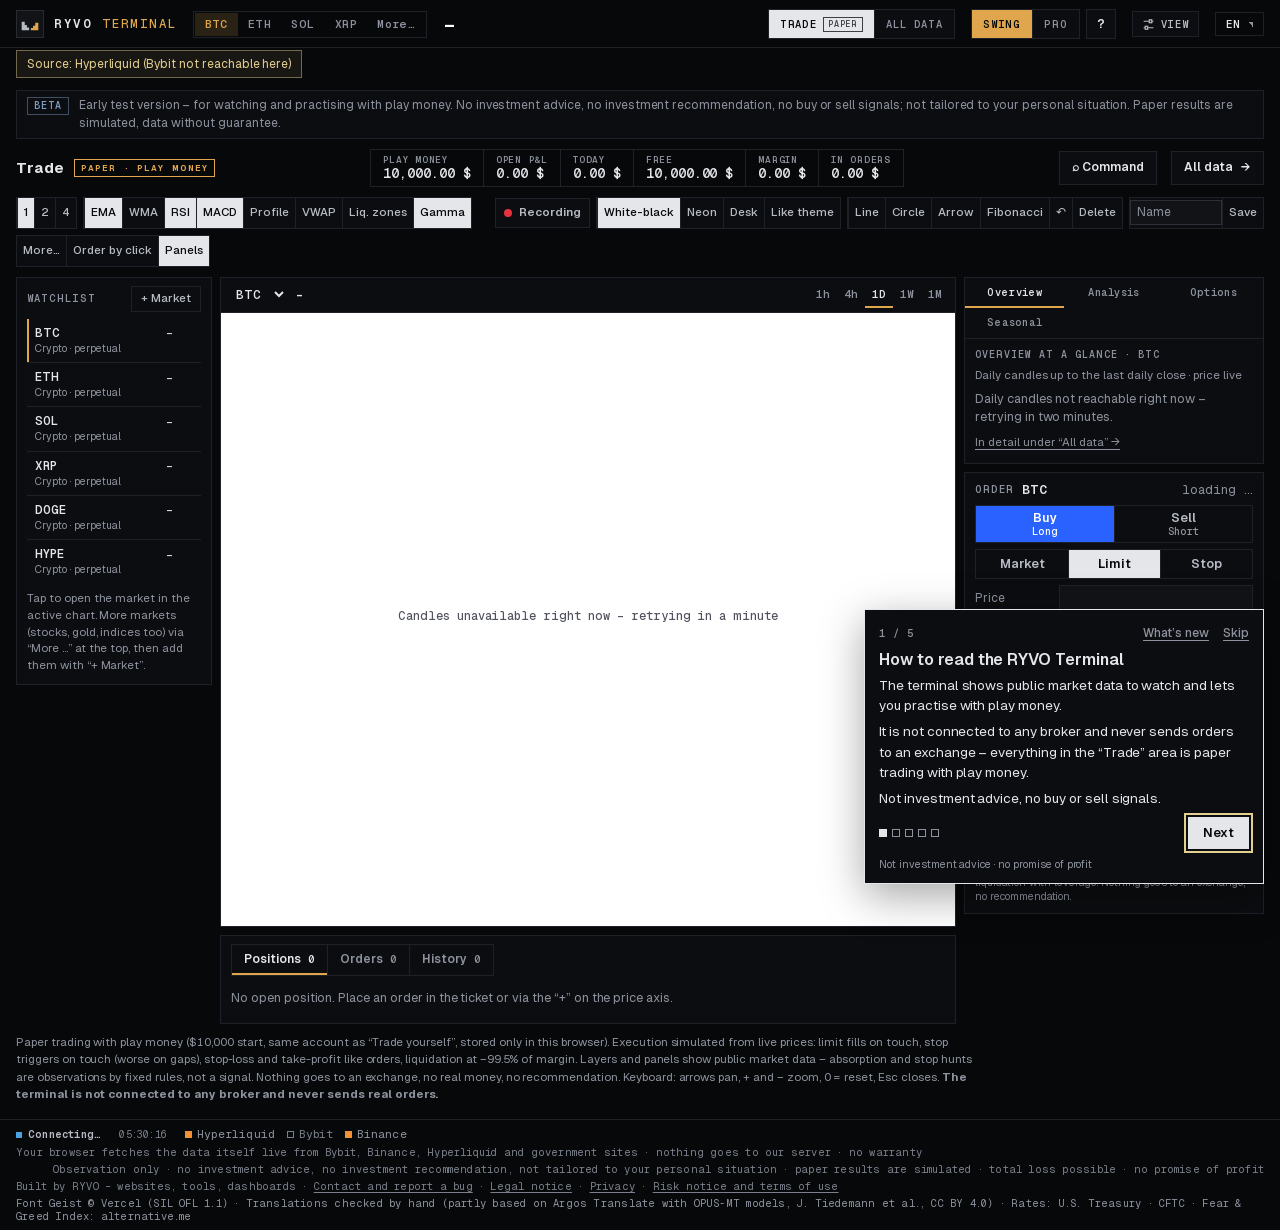
==== index.html @ 3fc40020 "Beta r146c: Namensfilter – fremde Token-Namen werden geprüft, anstößige ausgeblendet; Bilder fremder" ====
<!doctype html>
<html lang="de" class="teilen">
<head>
<meta charset="utf-8">
<script>(function () { var V = {"en": "66570350", "es": "f4c2c3a1", "fr": "ea33180f", "it": "df685f38", "tr": "f07840be"}, W = ["es", "fr", "tr", "it"], A = ["de", "en"].concat(W), l = null; try { var x = new URLSearchParams(location.search).get("lang") || localStorage.getItem("profi.sprache"); if (A.indexOf(x) >= 0) l = x; } catch (e) {} if (!l) { var n = String(navigator.language || "").slice(0, 2).toLowerCase(); l = A.indexOf(n) >= 0 ? n : "en"; } if (l === "de" || location.protocol === "file:") return; var k = document.createElement("link"); k.rel = "preload"; k.as = "script"; k.href = "sprachen/" + l + ".js?v=" + V[l]; document.head.appendChild(k); })();</script>
<meta name="viewport" content="width=device-width,initial-scale=1,viewport-fit=cover">
<meta name="claude:viewport-fit-sides" content="cover">
<title>RYVO Terminal · Beta</title>
<meta name="robots" content="noindex,nofollow">
<link rel="preload" href="schrift/Geist-Variable.woff2" as="font" type="font/woff2" crossorigin>
<link rel="preload" href="schrift/GeistMono-Variable.woff2" as="font" type="font/woff2" crossorigin>
<style>

:root {
  --grund: #0a0e13;
  --feld: #10161e;
  --linie: #1d2733;
  --text: #d8e1ea;
  --leise: #7c8a9a;
  --kauf: #3fbf9a;
  --verk: #e4685d;
  --wal: #e8b04a;
  --spot: #6aa8f0;
  --perp: #c58af0;
  --mono: ui-monospace, "SF Mono", SFMono-Regular, Menlo, Consolas, monospace;
  --sans: system-ui, -apple-system, "Segoe UI", Roboto, sans-serif;
  color-scheme: dark;
}
* { box-sizing: border-box; }
[hidden] { display: none !important; }
html { -webkit-text-size-adjust: 100%; background: var(--grund); }
body {
  margin: 0; background: var(--grund); color: var(--text); font: 14px/1.45 var(--sans);
  padding-top: env(safe-area-inset-top, 0px); padding-bottom: env(safe-area-inset-bottom, 0px);
  padding-left: max(16px, env(safe-area-inset-left, 0px)); padding-right: max(16px, env(safe-area-inset-right, 0px));
}
h2, p, ol, dl { margin: 0; }
button { font: inherit; color: inherit; }
button:focus-visible { outline: 2px solid var(--wal); outline-offset: 2px; }
.zahl, .kacheln dd, .liste, .ereignisse time { font-family: var(--mono); font-variant-numeric: tabular-nums; }
.leise { color: var(--leise); }
.plus { color: var(--kauf); }
.minus { color: var(--verk); }


.leiste {
  display: flex; flex-wrap: wrap; align-items: center; gap: 10px 18px; padding-block: 12px 10px;
  border-bottom: 1px solid var(--linie); margin-bottom: 14px;
}
.marke { display: flex; align-items: baseline; gap: 10px; }
.marke b { font-size: 15px; letter-spacing: .02em; }
.papier { font-size: 11px; text-transform: uppercase; letter-spacing: .08em; color: var(--wal); }
.coins { display: flex; gap: 2px; background: var(--feld); border: 1px solid var(--linie); border-radius: 6px; padding: 2px; }
.coins button, .zoom button {
  all: unset; cursor: pointer; padding: 4px 11px; border-radius: 4px; font: 600 13px var(--mono); color: var(--leise);
}
.coins button[aria-pressed="true"], .zoom button[aria-pressed="true"] { background: var(--linie); color: var(--text); }
.coins button:focus-visible, .zoom button:focus-visible { outline: 2px solid var(--wal); }
.kurs { display: flex; align-items: baseline; gap: 10px; }
.kurs .zahl { font-size: 22px; font-weight: 600; letter-spacing: -.01em; }
.quellen { list-style: none; padding: 0; margin: 0 0 0 auto; display: flex; flex-wrap: wrap; gap: 4px 12px; font-size: 12px; color: var(--leise); }
.quellen li { display: inline-flex; align-items: center; gap: 5px; }
.quellen li::before { content: ""; width: 7px; height: 7px; border-radius: 50%; background: var(--leise); }
.quellen li.live::before { background: var(--kauf); }
.quellen li.aus::before { background: var(--verk); }
.quellen li.fehlt { color: var(--sehr-leise, #4b5867); }
.quellen li.fehlt::before { background: transparent; box-shadow: inset 0 0 0 1px var(--sehr-leise, #4b5867); }


.coins { flex-wrap: wrap; }
.coins .mehr { font-family: var(--sans); font-weight: 500; }
.coins .mehr[aria-expanded="true"] { background: var(--linie); color: var(--wal); }
.auswahl { background: var(--feld); border: 1px solid var(--linie); border-radius: 8px; padding: 12px 14px 14px; margin-bottom: 14px; display: grid; gap: 8px; min-width: 0; }
.auswahl-kopf { display: flex; gap: 8px; min-width: 0; }
.auswahl-kopf input {
  flex: 0 1 420px; min-width: 0; font: 600 16px var(--mono); color: var(--text); background: var(--feld-2);
  border: 1px solid var(--linie); border-radius: 6px; padding: 9px 10px; text-transform: uppercase;
}
.auswahl-kopf input::placeholder { text-transform: none; font: 14px var(--sans); color: var(--leise); }
.auswahl-kopf input:focus-visible { outline: 2px solid var(--wal); outline-offset: 1px; }
.auswahl .zu { all: unset; cursor: pointer; padding: 0 12px; border: 1px solid var(--linie); border-radius: 6px; font-size: 13px; color: var(--leise); }
.auswahl .zu:focus-visible { outline: 2px solid var(--wal); }
.auswahl-stand { font-size: 12px; }
.auswahl-liste { max-height: min(60vh, 520px); overflow-y: auto; overscroll-behavior: contain; display: grid; gap: 6px; align-content: start; }
.auswahl-liste h3 { font-size: 11px; text-transform: uppercase; letter-spacing: .06em; color: var(--leise); margin: 6px 0 0; font-weight: 600; }
.coin-gruppe { list-style: none; padding: 0; margin: 0; display: grid; gap: 4px; grid-template-columns: repeat(auto-fill, minmax(118px, 1fr)); }
.coin-gruppe button {
  all: unset; box-sizing: border-box; width: 100%; min-height: 44px; cursor: pointer; display: grid; align-content: center; gap: 1px;
  padding: 6px 10px; border-radius: 6px; background: var(--feld-2); border: 1px solid var(--linie);
}
.coin-gruppe button b { font: 600 14px var(--mono); }
.coin-gruppe button small { font-size: 11px; color: var(--leise); overflow: hidden; text-overflow: ellipsis; white-space: nowrap; }
.coin-gruppe button:hover { border-color: var(--linie-hell); }
.coin-gruppe button[aria-current="true"] { border-color: var(--wal); }
.coin-gruppe button:focus-visible { outline: 2px solid var(--wal); outline-offset: 1px; }


.raster { display: grid; gap: 14px; grid-template-columns: minmax(0, 1fr); }
@media (min-width: 1000px) {
  .raster {
    grid-template-columns: minmax(0, 1fr) 340px;
    grid-template-areas: "heat jetzt" "heat werte" "cvd band" "liq mac" "vol opt" "kurve makro";
  }
  .raster.ohne-opt { grid-template-areas: "heat jetzt" "heat werte" "cvd band" "liq mac" "makro makro"; }
  .heat { grid-area: heat; } .jetzt { grid-area: jetzt; } .werte { grid-area: werte; }
  .cvd { grid-area: cvd; } .band { grid-area: band; } .liq { grid-area: liq; } .mac { grid-area: mac; }
  .vol { grid-area: vol; } .opt { grid-area: opt; } .kurve { grid-area: kurve; } .makro { grid-area: makro; }
}
@media (min-width: 1400px) {
  .raster { grid-template-columns: minmax(0, 1fr) 360px 360px;
    grid-template-areas: "heat jetzt werte" "heat band liq" "cvd mac mac" "vol vol opt" "kurve makro makro"; }
  .raster.ohne-opt { grid-template-areas: "heat jetzt werte" "heat band liq" "cvd mac mac" "makro makro makro"; }
  .makro-teile { grid-template-columns: minmax(0, 1.4fr) minmax(0, 1fr); }
}
.feld { background: var(--feld); border: 1px solid var(--linie); border-radius: 8px; padding: 12px 14px 14px; min-width: 0; display: grid; gap: 10px; align-content: start; }
.feld > *, .mac-inhalt > * { min-width: 0; }
.feld-kopf { display: flex; align-items: center; gap: 8px 12px; flex-wrap: wrap; }
.feld-kopf h2 { font-size: 13px; font-weight: 600; letter-spacing: .03em; text-transform: uppercase; color: var(--text); margin-right: auto; }
.was { all: unset; cursor: pointer; font-size: 12px; color: var(--leise); border-bottom: 1px dotted var(--leise); }
.was[aria-expanded="true"] { color: var(--wal); border-color: var(--wal); }
.hilfe { font-size: 13px; color: var(--text-2); max-width: 68ch; background: var(--feld-2); border-left: 2px solid var(--wal); padding: 8px 10px; border-radius: 0 4px 4px 0; display: grid; gap: 6px; }
.hilfe b { color: var(--text); }
p.hilfe { display: block; }   
.zoom { display: flex; gap: 2px; }
.zoom button { font-size: 12px; padding: 3px 8px; }


.leinwand-heat { position: relative; height: clamp(320px, 58vh, 620px); }
.leinwand-cvd { position: relative; height: 200px; }
canvas { display: block; width: 100%; height: 100%; }
.legende { display: flex; flex-wrap: wrap; gap: 4px 16px; font-size: 12px; color: var(--leise); }
.vorlauf { font-size: 12px; min-height: 1.45em; }
.mac-inhalt .gemerkt { font-size: 12px; }
.legende span::before { content: ""; display: inline-block; width: 10px; height: 10px; border-radius: 50%; margin-right: 6px; vertical-align: -1px; }
.l-kauf::before { background: var(--kauf); } .l-verk::before { background: var(--verk); }
.l-wand::before { background: linear-gradient(90deg, var(--heat)); box-shadow: inset 0 0 0 1px var(--linie); border-radius: 2px !important; width: 26px !important; }
.l-profil::before { background: var(--linie-hell); border-radius: 2px !important; }
.l-spot::before { background: var(--spot); border-radius: 2px !important; height: 3px !important; vertical-align: 3px !important; }
.l-perp::before { background: var(--perp); border-radius: 2px !important; height: 3px !important; vertical-align: 3px !important; }
.l-kurs::before { background: var(--leise); border-radius: 2px !important; height: 2px !important; vertical-align: 3px !important; }


.ereignisse { list-style: none; padding: 0; display: grid; gap: 0; max-height: 330px; overflow-y: auto; }
.ereignisse li { padding: 8px 0; border-top: 1px solid var(--linie); font-size: 13.5px; display: grid; grid-template-columns: 52px minmax(0, 1fr); gap: 2px 10px; }
.ereignisse li:first-child { border-top: 0; }
.ereignisse li.leise { display: block; }
.ereignisse time { color: var(--leise); font-size: 12px; padding-top: 1px; }
.ereignisse .art { font-weight: 600; }
.ereignisse .art.kauf { color: var(--kauf); } .ereignisse .art.verk { color: var(--verk); } .ereignisse .art.wal { color: var(--wal); }
@media (prefers-reduced-motion: no-preference) {
  .ereignisse li.neu { animation: neu 1.2s ease-out; }
  @keyframes neu { from { background: color-mix(in srgb, var(--akzent, #e3a857) 12%, transparent); } to { background: transparent; } }
}


.kacheln { display: grid; grid-template-columns: repeat(2, minmax(0, 1fr)); gap: 1px; background: var(--linie); border: 1px solid var(--linie); border-radius: 6px; overflow: hidden; }
.kacheln div { background: var(--feld); padding: 9px 10px; display: grid; gap: 2px; }
.kacheln dt { font-size: 11px; text-transform: uppercase; letter-spacing: .06em; color: var(--leise); }
.kacheln dd { margin: 0; font-size: 17px; font-weight: 600; }
.kacheln small { font: 12px var(--sans); color: var(--leise); }
.anteil { height: 4px; border-radius: 2px; background: var(--verk); overflow: hidden; margin-top: 4px; }
.anteil i { display: block; height: 100%; background: var(--kauf); }


.liste { list-style: none; padding: 0; font-size: 12.5px; max-height: 260px; overflow-y: auto; }
.liste li { display: grid; grid-template-columns: 64px minmax(0, 1fr) auto; gap: 8px; padding: 5px 0; border-top: 1px solid var(--linie); align-items: baseline; }
.liste li:first-child { border-top: 0; }
.liste li.leise { display: block; font-family: var(--sans); }
.liste .wo { color: var(--leise); }
.liste .wert { text-align: right; font-weight: 600; }
.summe { font-size: 13px; color: var(--leise); }
.summe b { font-family: var(--mono); color: var(--text); }


.mac-inhalt { display: grid; gap: 12px; font-size: 13px; }
.mac-inhalt h3 { font-size: 12px; text-transform: uppercase; letter-spacing: .06em; color: var(--leise); margin: 0 0 4px; font-weight: 600; }
.tabelle { overflow-x: auto; }
.tabelle table { border-collapse: collapse; width: 100%; font-family: var(--mono); font-size: 12.5px; }
.tabelle th { text-align: left; font: 600 11px var(--sans); color: var(--leise); padding: 3px 8px 3px 0; }
.tabelle td { padding: 4px 8px 4px 0; border-top: 1px solid var(--linie); white-space: nowrap; }
.tabelle td:not(:first-child), .tabelle th:not(:first-child) { text-align: right; }
.waltext { list-style: none; padding: 0; font-family: var(--mono); font-size: 12px; color: var(--text-2); display: grid; gap: 2px; }
.waltext li { overflow-wrap: anywhere; }
.aussen { font-size: 12px; color: var(--leise); }


.feld h3 { font-size: 12px; text-transform: uppercase; letter-spacing: .06em; color: var(--leise); margin: 0 0 6px; font-weight: 600; }
.stand { font: 12px var(--mono); color: var(--leise); }
.leinwand-vol { position: relative; height: 220px; }
.leinwand-kurve { position: relative; height: 190px; }
.vol-info { font-size: 12.5px; min-height: 1.45em; }
.satz { font-size: 13px; color: var(--text-2); }
.kurven { display: grid; gap: 14px; grid-template-columns: minmax(0, 1fr); }
.kurven > div, .makro-teile > div { min-width: 0; display: grid; gap: 6px; align-content: start; }
.makro-teile { display: grid; gap: 14px; grid-template-columns: minmax(0, 1fr); }
.l-atm::before { background: var(--wal); border-radius: 2px !important; height: 3px !important; vertical-align: 3px !important; }
.l-put::before { background: var(--verk); border-radius: 2px !important; height: 2px !important; vertical-align: 3px !important; }
.l-call::before { background: var(--kauf); border-radius: 2px !important; height: 2px !important; vertical-align: 3px !important; }
.l-vorher::before { background: var(--leise); border-radius: 2px !important; height: 2px !important; vertical-align: 3px !important; }
.legende .zahl::before { display: none; }
.termine { list-style: none; padding: 0; display: grid; }
.termine li { display: grid; grid-template-columns: minmax(0, 1fr) auto; gap: 2px 10px; padding: 8px 0; border-top: 1px solid var(--linie); font-size: 13px; }
.termine li:first-child { border-top: 0; }
.termine li.leise { display: block; }
.termine .termin-art { font-weight: 600; }
.termine time { font: 12.5px var(--mono); color: var(--text); text-align: right; }
.termine .termin-text { font-size: 12px; }
.termine .countdown { font: 600 12.5px var(--mono); text-align: right; color: var(--leise); font-variant-numeric: tabular-nums; }
.termine li.naechster .countdown { color: var(--text); }
.termine .countdown.bald { color: var(--wal); }

.fuss { display: flex; flex-wrap: wrap; gap: 4px 20px; padding-block: 16px 22px; font-size: 12px; color: var(--leise); }


:root { --feld: #0f151c; --feld-2: #0c1218; --linie: #1b2430; --linie-hell: #263241; --text-2: #b9c5d2; }
.leiste { position: sticky; top: 0; z-index: 5; background: var(--grund);
  margin-inline: calc(-1 * max(16px, env(safe-area-inset-left, 0px))); padding-inline: max(16px, env(safe-area-inset-left, 0px)); padding-top: calc(12px + env(safe-area-inset-top, 0px)); margin-top: calc(-1 * env(safe-area-inset-top, 0px)); }
.marke b { font-size: 16px; letter-spacing: .01em; }
.papier { border: 1px solid rgba(232, 176, 74, .35); border-radius: 999px; padding: 2px 8px; font-size: 10px; }
.coins { border-radius: 8px; padding: 3px; }
.coins button { border-radius: 5px; padding: 5px 12px; }
.kurs .zahl { font-size: 24px; font-weight: 600; }
.quellen li.live::before { box-shadow: none; }

.raster { gap: 12px; }
.feld { border-radius: 10px; padding: 0 16px 16px; gap: 12px; box-shadow: inset 0 1px 0 color-mix(in srgb, var(--text) 2.5%, transparent); }
.feld-kopf { margin-inline: -16px; padding: 12px 16px 11px; border-bottom: 1px solid var(--linie); }
.feld-kopf h2 { font-size: 12px; letter-spacing: .08em; }
.was { border: 1px solid var(--linie-hell); border-bottom-color: var(--linie-hell); border-radius: 999px; padding: 2px 9px; font-size: 11px; line-height: 1.5; }
.was:hover { color: var(--text); border-color: var(--linie-hell); }
.was[aria-expanded="true"] { border-color: var(--wal); }
.hilfe { border-left: 0; border: 1px solid rgba(232, 176, 74, .25); border-radius: 8px; background: rgba(232, 176, 74, .05); }

.kacheln { border-radius: 8px; background: var(--linie); }
.kacheln div { background: var(--feld-2); padding: 10px 12px; }
.kacheln dt { font-size: 10.5px; letter-spacing: .07em; }
.kacheln dd { font-size: 18px; }
.legende { font-size: 11.5px; }

.ereignisse li.leise, .liste li.leise { border: 1px dashed var(--linie-hell); border-radius: 8px; padding: 14px; text-align: center; color: var(--leise); }
.liste li { padding: 6px 4px; border-radius: 4px; }
.liste li:hover { background: var(--feld-2); }
.tabelle tbody tr:hover td { background: var(--feld-2); }


.mac-inhalt { grid-template-columns: repeat(auto-fit, minmax(min(100%, 330px), 1fr)); gap: 12px; align-items: start; }
.mac-inhalt > .gemerkt, .mac-inhalt > p.leise { grid-column: 1 / -1; }
.karte { background: var(--feld-2); border: 1px solid var(--linie); border-radius: 8px; padding: 12px; display: grid; gap: 10px; min-width: 0; }
.karte:first-of-type { grid-column: 1 / -1; }
.karte-kopf { display: flex; align-items: baseline; gap: 10px; }
.karte-kopf h3 { margin: 0 auto 0 0; color: var(--text); }
.karte .kacheln div { background: var(--feld); }
.karte .liste { max-height: none; }
.richtung-k { text-align: center !important; }
.tabelle td.richtung { width: 26%; min-width: 120px; padding-right: 14px; }
.richtung span { display: grid; grid-template-columns: 1fr 1fr; height: 8px; background: var(--feld-2); border-radius: 4px; overflow: hidden; }
.richtung i:first-child { justify-self: end; background: var(--verk); }
.richtung i:last-child { background: var(--kauf); }

@media (min-width: 1000px) {
  .raster { grid-template-areas: "heat jetzt" "heat werte" "cvd band" "mac liq" "vol opt" "kurve makro"; }
  .raster.ohne-opt { grid-template-areas: "heat jetzt" "heat werte" "cvd band" "mac liq" "makro makro"; }
  .liq, .band { align-self: start; }
}
@media (min-width: 1400px) {
  .raster { grid-template-areas: "heat jetzt werte" "heat band liq" "cvd cvd cvd" "mac mac mac" "vol vol opt" "kurve makro makro"; }
  .raster.ohne-opt { grid-template-areas: "heat jetzt werte" "heat band liq" "cvd cvd cvd" "mac mac mac" "makro makro makro"; }
  .liq, .band { align-self: stretch; }
  .mac-inhalt { grid-template-columns: repeat(3, minmax(0, 1fr)); }
}
.karte .kacheln dd { font-size: 16px; white-space: nowrap; }
.kacheln div:last-child:nth-child(odd) { grid-column: 1 / -1; }


:root {
  --chart: #0a0e13; --chart-2: #0d1218;
  --radius: 10px; --radius-klein: 8px; --abstand: 12px; --pad: 16px;
  --kopf-hg: transparent; --kopf-text: var(--text); --kopf-gross: 12px; --kopf-case: uppercase; --kopf-sperr: .08em; --kopf-gewicht: 600; --kopf-linie: var(--linie);
  --label: var(--leise); --label-case: uppercase; --label-gross: 10.5px; --label-sperr: .07em;
  --wert-font: var(--mono); --wert-gross: 18px; --wert-gewicht: 600;
  --kachel-luecke: 1px; --kachel-hg: var(--feld-2); --kachel-radius: 0px; --kachel-rahmen: var(--linie);
  --feld-rahmen: var(--linie); --feld-schatten: inset 0 1px 0 color-mix(in srgb, var(--text) 2.5%, transparent);
  --akzent: var(--wal); --leiste-hg: rgba(10, 14, 19, .94);
}
body { font-family: var(--sans); }
.leiste { background: var(--leiste-hg); }
.raster { gap: var(--abstand); }
.feld { border-radius: var(--radius); border-color: var(--feld-rahmen); box-shadow: var(--feld-schatten); padding: 0 var(--pad) var(--pad); }
.feld-kopf { margin-inline: calc(-1 * var(--pad)); padding: 12px var(--pad) 11px; background: var(--kopf-hg); border-bottom-color: var(--kopf-linie);
  border-radius: var(--radius) var(--radius) 0 0; }
.feld-kopf h2 { font-size: var(--kopf-gross); text-transform: var(--kopf-case); letter-spacing: var(--kopf-sperr); color: var(--kopf-text); font-weight: var(--kopf-gewicht); }
.kacheln { gap: var(--kachel-luecke); background: var(--kachel-rahmen); border-radius: var(--radius-klein); border-color: var(--kachel-rahmen); }
.kacheln div { background: var(--kachel-hg); border-radius: var(--kachel-radius); }
.kacheln dt, .feld h3, .mac-inhalt h3 { color: var(--label); text-transform: var(--label-case); font-size: var(--label-gross); letter-spacing: var(--label-sperr); }
.karte-kopf h3 { color: var(--kopf-text); }
.kacheln dd { font-family: var(--wert-font); font-size: var(--wert-gross); font-weight: var(--wert-gewicht); }
.karte { border-radius: var(--radius-klein); border-color: var(--feld-rahmen); }
.coins button[aria-pressed="true"], .zoom button[aria-pressed="true"] { color: var(--text); }
.coins .mehr[aria-expanded="true"] { color: var(--akzent); }
.was[aria-expanded="true"] { color: var(--akzent); border-color: var(--akzent); }
.hilfe { border-color: color-mix(in srgb, var(--akzent) 30%, transparent); background: color-mix(in srgb, var(--akzent) 6%, transparent); }
.papier { color: var(--akzent); border-color: color-mix(in srgb, var(--akzent) 40%, transparent); }


:root[data-stil="tv"] {
  --grund: #0c0e15; --feld: #131722; --feld-2: #131722; --linie: #2a2e39; --linie-hell: #363a45;
  --text: #d1d4dc; --text-2: #b2b5be; --leise: #787b86; --kauf: #26a69a; --verk: #ef5350; --wal: #f7a600;
  --spot: #2962ff; --perp: #ab47bc; --akzent: #2962ff; --chart: #131722; --chart-2: #161a25;
  --sans: -apple-system, BlinkMacSystemFont, "Trebuchet MS", Roboto, Ubuntu, sans-serif; --mono: var(--sans);
  --radius: 6px; --radius-klein: 4px; --abstand: 4px; --pad: 14px;
  --kopf-case: none; --kopf-sperr: 0; --kopf-gross: 14px; --kopf-linie: #2a2e39;
  --label-case: none; --label-gross: 12px; --label-sperr: 0; --wert-gross: 17px;
  --kachel-luecke: 0px; --kachel-rahmen: transparent; --feld-rahmen: transparent; --feld-schatten: none; --leiste-hg: #131722;
}
[data-stil="tv"] body { padding-top: 0; }
[data-stil="tv"] .leiste { margin-bottom: 4px; border-bottom: 0; padding-block: 10px; }
[data-stil="tv"] .coins { background: transparent; border: 0; gap: 4px; }
[data-stil="tv"] .coins button { border-radius: 4px; color: var(--leise); font-family: var(--sans); }
[data-stil="tv"] .coins button[aria-pressed="true"] { background: #2a2e39; color: #fff; }
[data-stil="tv"] .papier { border: 0; padding: 0; color: var(--leise); text-transform: none; letter-spacing: 0; font-size: 12px; }
[data-stil="tv"] .kacheln div { padding: 8px 0; border-top: 1px solid var(--linie); }
[data-stil="tv"] .kacheln { column-gap: 16px; }
[data-stil="tv"] .was { border: 0; padding: 0; color: #2962ff; font-size: 12px; }
[data-stil="tv"] .karte { background: transparent; border: 0; padding: 0; }
[data-stil="tv"] .karte .kacheln div { background: transparent; }
[data-stil="tv"] .zoom button[aria-pressed="true"] { background: #2a2e39; }


:root[data-stil="cg"] {
  --grund: #0d0e12; --feld: #17181d; --feld-2: #202128; --linie: #26272f; --linie-hell: #33353f;
  --text: #eaecef; --text-2: #c2c6ce; --leise: #8b8f99; --kauf: #16c784; --verk: #ea3943; --wal: #f0b90b;
  --spot: #3b82f6; --perp: #a78bfa; --akzent: #3b82f6; --chart: #17181d; --chart-2: #1b1c22;
  --sans: system-ui, -apple-system, "Segoe UI", Roboto, sans-serif; --mono: var(--sans);
  --radius: 14px; --radius-klein: 10px; --abstand: 16px; --pad: 18px;
  --kopf-case: none; --kopf-sperr: 0; --kopf-gross: 15px; --kopf-gewicht: 650; --kopf-linie: transparent;
  --label-case: none; --label-gross: 12px; --label-sperr: 0; --wert-gross: 19px; --wert-gewicht: 650;
  --kachel-luecke: 8px; --kachel-rahmen: transparent; --kachel-radius: 10px; --feld-rahmen: transparent; --feld-schatten: none; --leiste-hg: #17181d;
}
[data-stil="cg"] .leiste { border-bottom: 1px solid var(--linie); }
[data-stil="cg"] .coins { background: var(--feld-2); border: 0; border-radius: 10px; padding: 4px; }
[data-stil="cg"] .coins button { border-radius: 7px; font-family: var(--sans); }
[data-stil="cg"] .coins button[aria-pressed="true"] { background: var(--akzent); color: #fff; }
[data-stil="cg"] .feld-kopf { padding-top: 16px; padding-bottom: 6px; }
[data-stil="cg"] .was { border: 0; background: var(--feld-2); border-radius: 8px; padding: 4px 10px; color: var(--text-2); }
[data-stil="cg"] .papier { background: rgba(240, 185, 11, .12); border: 0; color: #f0b90b; }
[data-stil="cg"] .karte { background: var(--feld-2); border: 0; }
[data-stil="cg"] .karte .kacheln div { background: var(--feld); }
[data-stil="cg"] .zoom button[aria-pressed="true"] { background: var(--akzent); color: #fff; }


:root[data-stil="bb"] {
  --grund: #000; --feld: #000; --feld-2: #0b0b0b; --linie: #303030; --linie-hell: #4a4a4a;
  --text: #f2f2f2; --text-2: #d6d6d6; --leise: #ff9e1b; --kauf: #2ce07a; --verk: #ff433d; --wal: #ffc72c;
  --spot: #33b5ff; --perp: #ff7ae0; --akzent: #ffc72c; --chart: #000; --chart-2: #070707;
  --mono: "SF Mono", Menlo, Consolas, ui-monospace, monospace; --sans: var(--mono);
  --radius: 0px; --radius-klein: 0px; --abstand: 3px; --pad: 10px;
  --kopf-hg: #12233a; --kopf-text: #ffc72c; --kopf-gross: 12px; --kopf-sperr: .04em; --kopf-linie: #12233a;
  --label: #ff9e1b; --label-gross: 11px; --label-sperr: .03em; --wert-gross: 16px; --wert-gewicht: 500;
  --kachel-luecke: 1px; --kachel-rahmen: #303030; --feld-rahmen: #303030; --feld-schatten: none; --leiste-hg: #000;
}
[data-stil="bb"] body { font-size: 13px; }
[data-stil="bb"] .leiste { border-bottom: 2px solid #ff9e1b; }
[data-stil="bb"] .marke b { color: #ff9e1b; text-transform: uppercase; letter-spacing: .06em; }
[data-stil="bb"] .marke b::after { content: " <GO>"; color: #ffc72c; font-weight: 500; }
[data-stil="bb"] .papier { border: 0; padding: 0; color: #9a9a9a; }
[data-stil="bb"] .coins { background: transparent; border: 0; gap: 4px; }
[data-stil="bb"] .coins button { background: #2a2a2a; color: #f2f2f2; border-radius: 0; font-family: var(--mono); }
[data-stil="bb"] .coins button[aria-pressed="true"] { background: #ffc72c; color: #000; }
[data-stil="bb"] .feld-kopf { padding-block: 6px; }
[data-stil="bb"] .was { border: 0; border-radius: 0; color: #9ec6ff; padding: 0; text-decoration: underline; }
[data-stil="bb"] .kacheln div { padding: 6px 8px; }
[data-stil="bb"] .karte { background: #000; border-color: #303030; padding: 8px; }
[data-stil="bb"] .karte-kopf h3 { color: #ffc72c; }
[data-stil="bb"] .satz, [data-stil="bb"] .liste, [data-stil="bb"] .ereignisse li { font-size: 12.5px; }
[data-stil="bb"] .zoom button[aria-pressed="true"] { background: #ffc72c; color: #000; }
[data-stil="bb"] .quellen { color: #9a9a9a; }


:root[data-stil="apple"] {
  --grund: #000; --feld: #1c1c1e; --feld-2: #2c2c2e; --linie: #2c2c2e; --linie-hell: #3a3a3c;
  --text: #f5f5f7; --text-2: #d1d1d6; --leise: #8e8e93; --kauf: #30d158; --verk: #ff453a; --wal: #ffd60a;
  --spot: #0a84ff; --perp: #bf5af2; --akzent: #0a84ff; --chart: #1c1c1e; --chart-2: #232325;
  --sans: -apple-system, BlinkMacSystemFont, "SF Pro Text", "Helvetica Neue", sans-serif; --mono: -apple-system, BlinkMacSystemFont, "SF Pro Display", sans-serif;
  --radius: 20px; --radius-klein: 14px; --abstand: 14px; --pad: 20px;
  --kopf-case: none; --kopf-sperr: -.01em; --kopf-gross: 17px; --kopf-gewicht: 600; --kopf-linie: transparent;
  --label-case: none; --label-gross: 13px; --label-sperr: 0; --wert-gross: 21px; --wert-gewicht: 600;
  --kachel-luecke: 10px; --kachel-rahmen: transparent; --kachel-radius: 14px; --feld-rahmen: transparent; --feld-schatten: none; --leiste-hg: rgba(0, 0, 0, .8);
}
[data-stil="apple"] .leiste { border-bottom: 0; padding-block: 16px 14px; }
[data-stil="apple"] .marke b { font-size: 22px; font-weight: 700; letter-spacing: -.02em; }
[data-stil="apple"] .papier { border: 0; background: var(--feld); color: var(--leise); text-transform: none; letter-spacing: 0; font-size: 12px; padding: 4px 10px; }
[data-stil="apple"] .coins { background: var(--feld); border: 0; border-radius: 10px; padding: 3px; }
[data-stil="apple"] .coins button { border-radius: 8px; font-family: var(--sans); font-weight: 600; padding: 6px 16px; }
[data-stil="apple"] .coins button[aria-pressed="true"] { background: #3a3a3c; color: #fff; }
[data-stil="apple"] .kurs .zahl { font-size: 30px; font-weight: 700; letter-spacing: -.02em; }
[data-stil="apple"] .feld-kopf { padding-top: 18px; padding-bottom: 4px; }
[data-stil="apple"] .was { border: 0; background: var(--feld-2); padding: 4px 12px; color: var(--text-2); font-size: 12px; }
[data-stil="apple"] .kacheln div { padding: 14px; }
[data-stil="apple"] .kacheln small { font-size: 12.5px; }
[data-stil="apple"] .karte { background: var(--feld-2); border: 0; padding: 16px; }
[data-stil="apple"] .karte .kacheln div { background: var(--feld); }
[data-stil="apple"] .tabelle table, [data-stil="apple"] .liste { font-family: var(--sans); font-variant-numeric: tabular-nums; }
[data-stil="apple"] .zoom button[aria-pressed="true"] { background: #3a3a3c; }
.kacheln dd { white-space: nowrap; }


.marke { align-items: center; }
.marke .logo { display: block; flex: none; }
.marke b { font-weight: 700; letter-spacing: -.01em; }
.marke b span { font-weight: 400; color: var(--leise); }
.kennzahlen { display: flex; flex-wrap: wrap; gap: 4px 22px; margin: 0; padding-left: 18px; border-left: 1px solid var(--linie); min-width: 0; }
.kennzahlen div { display: grid; gap: 1px; }
.kennzahlen dt { font-size: 11px; color: var(--leise); white-space: nowrap; }
.kennzahlen dd { margin: 0; font: 500 12.5px var(--mono); font-variant-numeric: tabular-nums; white-space: nowrap; color: var(--text); }
.kennzahlen dd.plus { color: var(--kauf); } .kennzahlen dd.minus { color: var(--verk); }
.leiste .quellen { font-size: 11.5px; }
.fuss { position: sticky; bottom: 0; z-index: 4; margin-top: 12px; margin-inline: calc(-1 * max(16px, env(safe-area-inset-left, 0px)));
  padding: 7px max(16px, env(safe-area-inset-left, 0px)) calc(7px + env(safe-area-inset-bottom, 0px)); background: var(--leiste-hg);
  border-top: 1px solid var(--linie); font-size: 11.5px; gap: 4px 18px; align-items: center; }
.fuss .rechts { margin-left: auto; }
.fuss .status { display: inline-flex; align-items: center; gap: 6px; color: var(--kauf); }
.fuss .status i { width: 7px; height: 7px; border-radius: 50%; background: var(--kauf); }
@media (max-width: 999px) {
  .kennzahlen { order: 5; flex-basis: 100%; padding-left: 0; border-left: 0; padding-top: 6px; border-top: 1px solid var(--linie); gap: 6px 18px; }
  .fuss { position: static; }
  .fuss .rechts { margin-left: 0; }
}
[data-stil="tv"] .marke b { font-size: 16px; }
[data-stil="tv"] .kurs .zahl { font-size: 22px; font-weight: 600; }
[data-stil="tv"] .feld-kopf h2 { font-weight: 600; }
[data-stil="tv"] .tabelle th { font: 500 12px var(--sans); color: var(--leise); }
[data-stil="tv"] .ereignisse .art { font-weight: 600; }
.fuss .quellen { margin: 0; font-size: 11.5px; }
.fuss .status.teil, .fuss .status.teil i { color: var(--wal); background: none; }
.fuss .status.teil i { background: var(--wal); }
@media (min-width: 1000px) { .leiste .quellen { display: none; } }
@media (max-width: 999px) { .fuss .quellen { display: none; } }

.leiter { display: grid; gap: 1px; background: var(--linie); border: 1px solid var(--linie); border-radius: var(--radius-klein); overflow: hidden; font: 12.5px var(--mono); font-variant-numeric: tabular-nums; }
.leiter > div { background: var(--feld-2); padding: 6px 10px; }
.leiter-kopf { font: 600 11.5px var(--sans); color: var(--leise) !important; }
.leiter-reihe { display: grid; grid-template-columns: minmax(80px, 1fr) 70px minmax(110px, 1.3fr) minmax(60px, 1fr); gap: 10px; color: var(--text); }
.leiter-reihe.minus .w { color: var(--verk); } .leiter-reihe.plus .w { color: var(--kauf); }
.leiter-reihe .ab, .leiter-reihe .h { color: var(--leise); text-align: right; }
.leiter-kurs { text-align: center; font-weight: 600; color: var(--text); background: color-mix(in srgb, var(--spot) 14%, var(--feld-2)) !important; }


@font-face { font-family: "Geist"; src: url("schrift/Geist-Variable.woff2") format("woff2"); font-weight: 100 900; font-display: swap; }
@font-face { font-family: "Geist Mono"; src: url("schrift/GeistMono-Variable.woff2") format("woff2"); font-weight: 100 900; font-display: swap; }
:root[data-stil="ryvo"] {
  --grund: #08090a; --feld: #0d0e10; --feld-2: #121316; --linie: #1c1d21; --linie-hell: #2a2b30;
  --text: #ededef; --text-2: #b4b6bc; --leise: #8a8e96; --sehr-leise: #5c6067;
  --kauf: #3fb68b; --verk: #e5484d; --wal: #d9a441; --spot: #7c9cff; --perp: #b392f0; --akzent: #ededef;
  --chart: #0d0e10; --chart-2: #101114;
  --heat: #0d0e10, #15204a, #2a55c9, #8cc4ff, #f4f8ff;
  --sans: "Geist", -apple-system, BlinkMacSystemFont, "Segoe UI", sans-serif;
  --mono: "Geist Mono", ui-monospace, "SF Mono", Menlo, monospace;
  --radius: 12px; --radius-klein: 8px; --abstand: 10px; --pad: 20px;
  --kopf-case: none; --kopf-sperr: -.005em; --kopf-gross: 13px; --kopf-gewicht: 500; --kopf-linie: transparent; --kopf-text: var(--text);
  --label: var(--leise); --label-case: none; --label-gross: 12px; --label-sperr: 0;
  --wert-font: var(--mono); --wert-gross: 21px; --wert-gewicht: 400;
  --kachel-luecke: 0px; --kachel-hg: transparent; --kachel-rahmen: transparent; --kachel-radius: 0;
  --feld-rahmen: color-mix(in srgb, var(--text) 5.5%, transparent); --feld-schatten: none; --leiste-hg: rgba(8, 9, 10, .86);
}
[data-stil="ryvo"] body { font: 13.5px/1.5 var(--sans); -webkit-font-smoothing: antialiased; letter-spacing: -.003em; }
[data-stil="ryvo"] ::selection { background: rgba(124, 156, 255, .3); }


[data-stil="ryvo"] .leiste { padding-block: 14px 12px; border-bottom: 1px solid var(--linie); gap: 10px 22px; }
[data-stil="ryvo"] .marke { gap: 10px; }
[data-stil="ryvo"] .marke b { font-size: 15px; font-weight: 600; letter-spacing: -.02em; }
[data-stil="ryvo"] .marke b span { color: var(--sehr-leise); font-weight: 500; }
[data-stil="ryvo"] .papier { display: none; }
[data-stil="ryvo"] .coins { background: transparent; border: 0; gap: 2px; padding: 0; }
[data-stil="ryvo"] .coins button { font: 500 13px var(--sans); color: var(--leise); padding: 6px 11px; border-radius: 7px; letter-spacing: 0; }
[data-stil="ryvo"] .coins button:hover { color: var(--text); background: color-mix(in srgb, var(--text) 4%, transparent); }
[data-stil="ryvo"] .coins button[aria-pressed="true"] { color: var(--text); background: color-mix(in srgb, var(--text) 8%, transparent); }
[data-stil="ryvo"] .coins .mehr[aria-expanded="true"] { color: var(--text); background: color-mix(in srgb, var(--text) 8%, transparent); }
[data-stil="ryvo"] .kurs { gap: 12px; }
[data-stil="ryvo"] .kurs .zahl { font: 500 24px var(--mono); letter-spacing: -.03em; color: var(--text-stark, #fff); }
[data-stil="ryvo"] #kurs-dazu { font: 500 12px var(--mono); padding: 3px 8px; border-radius: 6px; background: color-mix(in srgb, var(--text) 5%, transparent); }
[data-stil="ryvo"] #kurs-dazu.plus { color: var(--kauf); background: color-mix(in srgb, var(--kauf) 12%, transparent); }
[data-stil="ryvo"] #kurs-dazu.minus { color: var(--verk); background: color-mix(in srgb, var(--verk) 12%, transparent); }
[data-stil="ryvo"] .kennzahlen { border-left-color: var(--linie); gap: 4px 26px; }
[data-stil="ryvo"] .kennzahlen dt { color: var(--sehr-leise); font-size: 11px; }
[data-stil="ryvo"] .kennzahlen dd { font: 450 12.5px var(--mono); color: var(--text-2); }


[data-stil="ryvo"] .feld { background: var(--feld); border: 1px solid var(--feld-rahmen); gap: 14px; }
[data-stil="ryvo"] .feld-kopf { padding: 16px var(--pad) 0; border: 0; min-height: 0; }
[data-stil="ryvo"] .feld-kopf h2 { color: var(--text); }
[data-stil="ryvo"] .was { all: unset; cursor: pointer; width: 18px; height: 18px; border-radius: 50%; border: 1px solid var(--linie-hell);
  font-size: 0; display: inline-grid; place-items: center; color: var(--sehr-leise); flex: none; }
[data-stil="ryvo"] .was::before { content: "i"; font: italic 600 10.5px/1 Georgia, serif; }
[data-stil="ryvo"] .was:hover, [data-stil="ryvo"] .was[aria-expanded="true"] { color: var(--text); border-color: var(--leise); }
[data-stil="ryvo"] .was:focus-visible { outline: 2px solid var(--spot); outline-offset: 2px; }
[data-stil="ryvo"] .hilfe { border: 0; background: var(--feld-2); border-radius: 10px; color: var(--text-2); padding: 12px 14px; font-size: 13px; line-height: 1.55; }
[data-stil="ryvo"] .zoom { gap: 0; background: color-mix(in srgb, var(--text) 4%, transparent); border-radius: 7px; padding: 2px; }
[data-stil="ryvo"] .zoom button { font: 500 11.5px var(--mono); color: var(--leise); border-radius: 5px; padding: 3px 8px; }
[data-stil="ryvo"] .zoom button[aria-pressed="true"] { background: color-mix(in srgb, var(--text) 9%, transparent); color: var(--text); }
[data-stil="ryvo"] .legende { color: var(--sehr-leise); font-size: 11.5px; gap: 4px 18px; }
[data-stil="ryvo"] .l-wand::before { background: linear-gradient(90deg, var(--heat)) !important; }
[data-stil="ryvo"] .stand { color: var(--sehr-leise); font-size: 11.5px; }


[data-stil="ryvo"] .kacheln { gap: 18px 20px; background: transparent; border: 0; border-radius: 0; overflow: visible; }
[data-stil="ryvo"] .kacheln div { padding: 0; background: transparent; gap: 3px; }
[data-stil="ryvo"] .kacheln dt { color: var(--leise); }
[data-stil="ryvo"] .kacheln dd { color: var(--text-stark, #fff); letter-spacing: -.02em; }
[data-stil="ryvo"] .kacheln dd.plus { color: var(--kauf); } [data-stil="ryvo"] .kacheln dd.minus { color: var(--verk); }
[data-stil="ryvo"] .kacheln small { color: var(--sehr-leise); font-size: 12px; }
[data-stil="ryvo"] .anteil { height: 2px; background: color-mix(in srgb, var(--verk) 50%, transparent); }


[data-stil="ryvo"] .ereignisse li { border-top-color: var(--linie); padding: 12px 0; grid-template-columns: 48px minmax(0, 1fr); font-size: 13px; color: var(--leise); line-height: 1.55; }
[data-stil="ryvo"] .ereignisse time { color: var(--sehr-leise); font-size: 11.5px; }
[data-stil="ryvo"] .ereignisse .art { color: var(--text) !important; font-weight: 500; display: inline-flex; align-items: center; gap: 7px; }
[data-stil="ryvo"] .ereignisse .art::before { content: ""; width: 6px; height: 6px; border-radius: 50%; background: var(--leise); flex: none; }
[data-stil="ryvo"] .ereignisse .art.kauf::before { background: var(--kauf); }
[data-stil="ryvo"] .ereignisse .art.verk::before { background: var(--verk); }
[data-stil="ryvo"] .ereignisse .art.wal::before { background: var(--wal); }
[data-stil="ryvo"] .ereignisse li.leise, [data-stil="ryvo"] .liste li.leise { border: 0; text-align: left; padding: 6px 0; color: var(--sehr-leise); }


[data-stil="ryvo"] .liste { font-size: 12.5px; }
[data-stil="ryvo"] .liste li { border-top-color: var(--linie); padding: 7px 0; border-radius: 0; }
[data-stil="ryvo"] .liste li:hover, [data-stil="ryvo"] .tabelle tbody tr:hover td { background: color-mix(in srgb, var(--text) 2.5%, transparent); }
[data-stil="ryvo"] .liste .wo, [data-stil="ryvo"] .liste time { color: var(--sehr-leise); }
[data-stil="ryvo"] .liste .wert { font-weight: 500; color: var(--text); }
[data-stil="ryvo"] .summe { color: var(--sehr-leise); } [data-stil="ryvo"] .summe b { color: var(--text-2); font-weight: 500; }
[data-stil="ryvo"] .tabelle table { font-size: 12.5px; }
[data-stil="ryvo"] .tabelle th { font: 500 11.5px var(--sans); color: var(--sehr-leise); padding-bottom: 8px; }
[data-stil="ryvo"] .tabelle td { border-top-color: var(--linie); padding: 8px 10px 8px 0; color: var(--text-2); }
[data-stil="ryvo"] .waltext { color: var(--sehr-leise); }
[data-stil="ryvo"] .richtung span { height: 4px; background: color-mix(in srgb, var(--text) 5%, transparent); }


[data-stil="ryvo"] .mac-inhalt { gap: 0 28px; }
[data-stil="ryvo"] .karte { background: transparent; border: 0; border-top: 1px solid var(--linie); border-radius: 0; padding: 16px 0 6px; gap: 12px; }
[data-stil="ryvo"] .karte-kopf h3, [data-stil="ryvo"] .feld h3, [data-stil="ryvo"] .mac-inhalt h3 { font: 500 12.5px var(--sans); color: var(--text); text-transform: none; letter-spacing: 0; }
[data-stil="ryvo"] .satz, [data-stil="ryvo"] .aussen { color: var(--leise); }
[data-stil="ryvo"] .leiter { border-color: var(--linie); background: var(--linie); border-radius: 10px; }
[data-stil="ryvo"] .leiter > div { background: var(--feld); }
[data-stil="ryvo"] .leiter-kurs { background: var(--feld-2) !important; color: var(--text-stark, #fff); }
[data-stil="ryvo"] .termine li { border-top-color: var(--linie); }


[data-stil="ryvo"] .fuss { background: var(--grund); border-top-color: var(--linie); color: var(--sehr-leise); font-size: 11.5px; }
[data-stil="ryvo"] .fuss .status { color: var(--text-2); }
[data-stil="ryvo"] .fuss .status i { background: var(--kauf); }
[data-stil="ryvo"] .quellen li.live::before { background: var(--kauf); box-shadow: none; }


[data-stil="ryvo"] .auswahl { background: var(--feld); border-color: var(--feld-rahmen); border-radius: 12px; }
[data-stil="ryvo"] .coin-gruppe button { background: var(--feld-2); border-color: var(--linie); border-radius: 8px; }
[data-stil="ryvo"] .coin-gruppe button[aria-current="true"] { border-color: var(--text); }

:root[data-stil="ryvo"] { --heat: #0d0e10, #131b33, #24418f, #77a3e6, #eef4ff; --wert-font: var(--sans); }
[data-stil="ryvo"] .kacheln dd, [data-stil="ryvo"] .kennzahlen dd, [data-stil="ryvo"] .liste, [data-stil="ryvo"] .tabelle table,
[data-stil="ryvo"] .ereignisse time, [data-stil="ryvo"] .leiter, [data-stil="ryvo"] .termine time, [data-stil="ryvo"] .termine .countdown,
[data-stil="ryvo"] .summe b, [data-stil="ryvo"] .waltext, [data-stil="ryvo"] #kurs-dazu, [data-stil="ryvo"] .stand, [data-stil="ryvo"] .zoom button {
  font-family: var(--sans); font-variant-numeric: tabular-nums; }
[data-stil="ryvo"] .kurs .zahl { font: 600 26px var(--sans); font-variant-numeric: tabular-nums; letter-spacing: -.035em; }
[data-stil="ryvo"] .kacheln dd { font-weight: 450; font-size: 22px; letter-spacing: -.03em; }
[data-stil="ryvo"] .liste li { grid-template-columns: 70px minmax(0, 1fr) auto; }
[data-stil="ryvo"] .liste .wert { font-weight: 550; }


.markt { grid-column: 1 / -1; }
.markt-raster { display: grid; gap: 18px 22px; grid-template-columns: repeat(auto-fit, minmax(min(100%, 300px), 1fr)); }
.markt-raster > div { min-width: 0; display: grid; gap: 6px; align-content: start; }
.leinwand-markt { position: relative; height: 170px; }
.legende .punkt { display: inline-block; width: 7px; height: 7px; border-radius: 50%; margin-right: 6px; vertical-align: 0; }
.legende span:has(.punkt)::before { display: none; }
@media (min-width: 1000px) {
  .raster { grid-template-areas: "heat jetzt" "heat werte" "analyse analyse" "analyst analyst" "selbst selbst" "journal journal" "chart chart" "multi multi" "dom cvd" "dom band" "mac liq" "uebersicht uebersicht" "markt markt" "geschichte geschichte" "umfeld umfeld" "rangliste rangliste" "rug rug" "meldungen meldungen" "news news" "mz mz" "lkarte lkarte" "gex gex" "gamma gamma" "ofluss ofluss" "olab olab" "danach danach" "bericht bericht" "vol opt" "kurve makro"; }
  .raster.ohne-opt { grid-template-areas: "heat jetzt" "heat werte" "analyse analyse" "analyst analyst" "selbst selbst" "journal journal" "chart chart" "multi multi" "dom cvd" "dom band" "mac liq" "uebersicht uebersicht" "markt markt" "geschichte geschichte" "umfeld umfeld" "rangliste rangliste" "rug rug" "meldungen meldungen" "news news" "mz mz" "lkarte lkarte" "gex gex" "gamma gamma" "ofluss ofluss" "olab olab" "danach danach" "bericht bericht" "makro makro"; }
  .markt { grid-area: markt; }
  .lkarte { grid-area: lkarte; }
  .danach { grid-area: danach; }
  .bericht { grid-area: bericht; }
  .chart { grid-area: chart; }
  .dom { grid-area: dom; }
  .ofluss { grid-area: ofluss; }
  .gex { grid-area: gex; }
  .uebersicht { grid-area: uebersicht; } .geschichte { grid-area: geschichte; }
  .analyse { grid-area: analyse; } .analyst { grid-area: analyst; } .journal { grid-area: journal; } .selbst { grid-area: selbst; } .rug { grid-area: rug; }
  .olab { grid-area: olab; } .umfeld { grid-area: umfeld; } .rangliste { grid-area: rangliste; } .meldungen { grid-area: meldungen; } .news { grid-area: news; } .mz { grid-area: mz; }
}
@media (min-width: 1400px) {
  .raster { grid-template-areas: "heat jetzt werte" "heat band liq" "analyse analyse analyse" "analyst analyst analyst" "selbst selbst selbst" "journal journal journal" "chart chart dom" "multi multi multi" "cvd cvd cvd" "uebersicht uebersicht uebersicht" "markt markt markt" "geschichte geschichte geschichte" "umfeld umfeld umfeld" "rangliste rangliste rangliste" "rug rug rug" "meldungen meldungen meldungen" "news news news" "mz mz mz" "lkarte lkarte lkarte" "gamma gamma gamma" "ofluss ofluss ofluss" "olab olab olab" "danach danach danach" "bericht bericht bericht" "mac mac mac" "vol vol opt" "kurve makro makro"; }
  .raster.ohne-opt { grid-template-areas: "heat jetzt werte" "heat band liq" "analyse analyse analyse" "analyst analyst analyst" "selbst selbst selbst" "journal journal journal" "chart chart dom" "multi multi multi" "cvd cvd cvd" "uebersicht uebersicht uebersicht" "markt markt markt" "geschichte geschichte geschichte" "umfeld umfeld umfeld" "rangliste rangliste rangliste" "rug rug rug" "meldungen meldungen meldungen" "news news news" "mz mz mz" "lkarte lkarte lkarte" "gamma gamma gamma" "ofluss ofluss ofluss" "olab olab olab" "danach danach danach" "bericht bericht bericht" "mac mac mac" "makro makro makro"; }
  .markt-raster { grid-template-columns: repeat(3, minmax(0, 1fr)); }
}


.lkarte { grid-column: 1 / -1; }
.leinwand-lkarte { position: relative; height: 300px; }
@media (min-width: 1000px) { .leinwand-lkarte { height: 340px; } }
#lkarte-werte { grid-template-columns: repeat(auto-fit, minmax(min(100%, 140px), 1fr)); }


.danach { grid-column: 1 / -1; }
#danach-tabelle td small { display: block; color: var(--leise); font-size: 11px; }
#danach-tabelle td.stark { font-weight: 650; }
#danach-tabelle td.stark.plus { color: var(--kauf); } #danach-tabelle td.stark.minus { color: var(--verk); }
#danach-tabelle tr.basis td { color: var(--leise); border-top: 1px solid var(--leise); }
#danach-tabelle .aktiv { display: inline-block; margin-left: 6px; padding: 0 6px; border-radius: 4px; font: 600 10.5px var(--sans); color: var(--feld); background: var(--wal); }
#danach-tabelle td:first-child { white-space: normal; min-width: 150px; }
@media (max-width: 640px) { #danach-tabelle td, #danach-tabelle th { padding-right: 6px; } #danach-tabelle td:first-child { min-width: 0; } #danach-tabelle .aktiv { margin: 2px 0 0; } }
#danach-tabelle th { white-space: nowrap; }
.alarme-kopf { margin: 6px 0 2px; font: 600 12.5px var(--sans); color: var(--text); }
.alarme-kopf .leise { font-weight: 450; margin-left: 6px; }
.ereignisse.alarme { max-height: 260px; margin-bottom: 10px; }
.ereignisse.alarme time { font-size: 12px; color: var(--leise); }
.ereignisse.alarme li, [data-stil] .ereignisse.alarme li { grid-template-columns: 88px minmax(0, 1fr); }


.bericht { grid-column: 1 / -1; }
.bericht-kurz { margin: 0 0 12px; font-size: 14px; color: var(--text); }
.bericht-raster { display: grid; gap: 12px; grid-template-columns: repeat(auto-fit, minmax(min(100%, 300px), 1fr)); }
.bericht-raster article { border: 1px solid var(--linie); border-radius: 8px; padding: 12px 14px; display: grid; gap: 6px; align-content: start; min-width: 0; }
.bericht-raster h3 { margin: 0; font: 600 13px var(--sans); display: flex; align-items: center; gap: 8px; }
.bericht-raster h3 i { width: 7px; height: 7px; border-radius: 50%; flex: none; background: var(--leise); }
.bericht-raster h3 i.gruen { background: var(--kauf); } .bericht-raster h3 i.gelb { background: var(--wal); } .bericht-raster h3 i.rot { background: var(--verk); }
.bericht-raster ul { margin: 0; padding-left: 16px; font-size: 12.5px; color: var(--leise); display: grid; gap: 3px; }
.bericht-raster ul b { color: var(--text); font-weight: 600; }
.bericht-raster p { margin: 2px 0 0; font-size: 12.5px; }


.chart .feld-kopf { flex-wrap: wrap; gap: 8px; }
.ch-schalter { display: flex; flex-wrap: wrap; gap: 6px; margin: 2px 0 10px; }
.ch-schalter button { font: 500 12px var(--sans); color: var(--leise); background: transparent; border: 1px solid var(--linie); border-radius: 999px; padding: 4px 10px; cursor: pointer; }
.ch-schalter button[aria-pressed="true"] { color: var(--text); border-color: var(--leise); background: var(--linie); }
.leinwand-chart { position: relative; height: 560px; touch-action: none; }
@media (max-width: 700px) { .leinwand-chart { height: 460px; } }
.leinwand-chart canvas { width: 100%; height: 100%; display: block; cursor: crosshair; }
.ch-info { position: absolute; top: 8px; left: 8px; pointer-events: none; font: 500 11.5px var(--mono); font-variant-numeric: tabular-nums; color: var(--text);
  background: color-mix(in srgb, var(--feld) 88%, transparent); border: 1px solid var(--linie); border-radius: 6px; padding: 6px 8px; line-height: 1.5; white-space: pre; }


.dom { display: grid; align-content: start; gap: 8px; min-width: 0; }
.leinwand-dom { position: relative; height: 420px; }
.leinwand-dom canvas { width: 100%; height: 100%; display: block; }
.tape { list-style: none; margin: 0; padding: 0; max-height: 180px; overflow: hidden; font: 500 11.5px var(--mono); font-variant-numeric: tabular-nums; }
.tape li { display: grid; grid-template-columns: 58px 76px minmax(0, 1fr) auto; white-space: nowrap; gap: 6px; padding: 2px 0; border-top: 1px solid var(--linie); }
.tape li.leise { display: block; }
.tape .kauf { color: var(--kauf); } .tape .verk { color: var(--verk); } .tape .gross { font-weight: 700; }


.ofluss { grid-column: 1 / -1; }
.of-raster { display: grid; gap: 18px 24px; grid-template-columns: repeat(auto-fit, minmax(min(100%, 380px), 1fr)); }
.of-raster > div { min-width: 0; display: grid; gap: 6px; align-content: start; }
.of-raster h3 .leise { font-weight: 450; margin-left: 6px; }
.leinwand-of { position: relative; height: 260px; }
.gex-tabelle table { font-size: 11.5px; }
.gex-tabelle td, .gex-tabelle th { text-align: right; padding: 3px 8px; }
.gex-tabelle td:first-child, .gex-tabelle th:first-child { text-align: left; }
.gex-tabelle tr.am-kurs td { outline: 1px solid var(--text); outline-offset: -1px; }
.gex-tabelle td.leer { color: var(--leise); }
@media (min-width: 1000px) { .leinwand-of { height: 440px; } }
.gex-tabelle td, .gex-tabelle th { padding-top: 2px; padding-bottom: 2px; }


.uebersicht, .geschichte { grid-column: 1 / -1; }
#ueb-suche { font: 500 12.5px var(--sans); color: var(--text); background: transparent; border: 1px solid var(--linie); border-radius: 6px; padding: 5px 9px; width: 150px; }
#ueb-kacheln, #gesch-kacheln { grid-template-columns: repeat(auto-fit, minmax(min(100%, 150px), 1fr)); margin-bottom: 10px; }
.ueb-tabelle { max-height: 640px; overflow: auto; }
.ueb-tabelle table { font-size: 12px; }
.ueb-tabelle th { position: sticky; top: 0; background: var(--feld); cursor: pointer; user-select: none; white-space: nowrap; }
.ueb-tabelle th[aria-sort] { color: var(--text); }
.ueb-tabelle tbody tr { cursor: pointer; }
.ueb-tabelle td.plus { color: var(--kauf); } .ueb-tabelle td.minus { color: var(--verk); } .ueb-tabelle td.stark { font-weight: 700; }
.ueb-tabelle td.coin { font-weight: 600; }
.mehr { font: 500 12px var(--sans); color: var(--text); background: var(--linie); border: 0; border-radius: 6px; padding: 4px 10px; cursor: pointer; }
.gesch-raster { display: grid; gap: 18px 24px; grid-template-columns: repeat(auto-fit, minmax(min(100%, 420px), 1fr)); }
.gesch-raster > div { min-width: 0; display: grid; gap: 6px; }
.gesch-raster h3 .leise { font-weight: 450; margin-left: 6px; }
.leinwand-gesch { position: relative; height: 210px; }
#ueb-kacheln div:last-child, #gesch-kacheln div:last-child, #lkarte-werte div:last-child { grid-column: auto; }


.olab { grid-column: 1 / -1; }
.olab-raster { display: grid; gap: 22px 28px; grid-template-columns: repeat(auto-fit, minmax(min(100%, 520px), 1fr)); }
.olab-raster > div, .ol-bau-raster > div { min-width: 0; display: grid; gap: 6px; align-content: start; }
.leinwand-olab { position: relative; height: 300px; }
.leinwand-olab.kegel { height: 220px; margin-top: 4px; }
.leinwand-olab.drehbar { cursor: grab; touch-action: none; }
.ol-rechner { display: flex; align-items: center; gap: 10px; flex-wrap: wrap; font-size: 13px; }
.ol-rechner input, .ol-bau select, .ol-bau input { font: 500 12.5px var(--mono); color: var(--text); background: transparent; border: 1px solid var(--linie); border-radius: 6px; padding: 4px 8px; }
.ol-rechner input { width: 120px; }
#ol-chance b { color: var(--text); }
.ol-bau { margin-top: 18px; display: grid; gap: 8px; }
.ol-bau h3 .leise, .olab-raster h3 .leise { font-weight: 450; margin-left: 6px; }
.ol-bau-raster { display: grid; gap: 18px 24px; grid-template-columns: repeat(auto-fit, minmax(min(100%, 420px), 1fr)); }
.ol-bau select { padding: 3px 4px; } .ol-bau input[type="number"] { width: 64px; }
#ol-beine td { padding: 3px 6px 3px 0; } #ol-beine button { font: 600 12px var(--sans); color: var(--leise); background: transparent; border: 0; cursor: pointer; }
#ol-kacheln, #ol-volk, #ol-greeks { grid-template-columns: repeat(auto-fit, minmax(min(100%, 150px), 1fr)); }
#ol-kacheln dd { font-size: 19px; white-space: nowrap; }
#ol-kacheln div:last-child, #ol-volk div:last-child, #ol-greeks div:last-child { grid-column: auto; }


.umfeld { grid-column: 1 / -1; }
#umf-kacheln { grid-template-columns: repeat(auto-fit, minmax(min(100%, 140px), 1fr)); margin-bottom: 14px; }
#umf-kacheln div:last-child { grid-column: auto; }
.umf-raster { grid-template-columns: repeat(auto-fit, minmax(min(100%, 520px), 1fr)); }
.leinwand-of.klein { height: 260px; }
.of-gross { max-height: 300px; overflow: auto; }
.of-gross td, .of-gross th { white-space: nowrap; font-size: 12px; }
.of-gross td.kauf { color: var(--kauf); } .of-gross td.verkauf { color: var(--verk); }
.markt-raster h3 .leise { font-weight: 450; margin-left: 6px; }
#ol-volk + h3 { margin-top: 12px; }


.lk-verlauf-kopf { margin-top: 16px; } .lk-verlauf-kopf .leise { font-weight: 450; margin-left: 6px; }
.leinwand-lkarte.verlauf { height: 340px; }
.leinwand-lkarte.oi-preis { height: 300px; }
.rangliste { grid-column: 1 / -1; }
.rang-tabelle { max-height: 520px; overflow: auto; }
.rang-tabelle td, .rang-tabelle th { white-space: nowrap; }
.rang-tabelle a { color: var(--text); text-decoration: none; border-bottom: 1px dotted var(--leise); }
.rang-tabelle td.plus { color: var(--kauf); } .rang-tabelle td.minus { color: var(--verk); }


.tempo { margin: 6px 0 4px; font-size: 12.5px; font-variant-numeric: tabular-nums; }
.tempo.schnell { font-weight: 600; } .tempo.schnell.plus { color: var(--kauf); } .tempo.schnell.minus { color: var(--verk); }
.tempo b { font-weight: 700; }
.screener { display: grid; gap: 8px; margin: 4px 0 10px; }
.ueb-filter { display: flex; align-items: center; gap: 8px; font-size: 13px; }
.ueb-filter input { flex: 1; max-width: 460px; font: 500 12.5px var(--mono); color: var(--text); background: transparent; border: 1px solid var(--linie); border-radius: 6px; padding: 5px 8px; }
#ueb-filter-info { font-size: 12px; }
.ol-greek { justify-self: start; margin-bottom: 2px; }
.korr-kopf { display: flex; align-items: center; justify-content: space-between; gap: 12px; flex-wrap: wrap; margin-top: 18px; }
.korr-kopf h3 .leise { font-weight: 450; margin-left: 6px; }
.korr-tabelle td { text-align: center; font-variant-numeric: tabular-nums; } .korr-tabelle td.coin { text-align: left; font-weight: 600; }
.meldungen { grid-column: 1 / -1; }
.meld-liste { max-height: 420px; overflow: auto; }
.ereignisse.meld-liste li, [data-stil] .ereignisse.meld-liste li { grid-template-columns: 96px 70px 92px minmax(0, 1fr); align-items: baseline; }
.meld-liste a { color: var(--text); text-decoration: none; } .meld-liste a:hover { text-decoration: underline; }
.meld-liste .mein div { font-weight: 700; }
.meld-liste .art-Listung { color: var(--kauf); } .meld-liste .art-Streichung { color: var(--verk); } .meld-liste .art-Handel { color: var(--spot); } .meld-liste .art-Wartung { color: var(--wal); }
@media (max-width: 640px) { .ereignisse.meld-liste li, [data-stil] .ereignisse.meld-liste li { grid-template-columns: auto auto 1fr; } .meld-liste li div { grid-column: 1 / -1; } }

.news, .mz { grid-column: 1 / -1; }
.news-filter { display: flex; flex-wrap: wrap; align-items: center; gap: 8px 14px; }
.news-filter .zoom { flex-wrap: wrap; }
.news-krypto { display: inline-flex; align-items: center; gap: 6px; font-size: 12.5px; color: var(--leise); cursor: pointer; }
.ausfall-text { margin: 0; padding: 8px 10px; border: 1px solid var(--wal); border-radius: 6px; font-size: 13px; color: var(--text); background: color-mix(in srgb, var(--wal) 10%, transparent); }
.news-teile { display: grid; gap: 14px 22px; grid-template-columns: minmax(0, 1fr); }
@media (min-width: 1000px) { .news-teile { grid-template-columns: minmax(0, 1.7fr) minmax(300px, 1fr); } }
.news-liste { max-height: 520px; overflow: auto; }
.ereignisse.news-liste li, [data-stil] .ereignisse.news-liste li { grid-template-columns: 104px 118px 88px minmax(0, 1fr); align-items: baseline; }
.news-liste a { color: var(--text); text-decoration: none; } .news-liste a:hover, .news-liste a:focus-visible { text-decoration: underline; }
.news-liste li div { display: grid; gap: 2px; min-width: 0; overflow-wrap: anywhere; }
.news-liste small { font-size: 11.5px; }
.news-liste .mein div > a { font-weight: 700; }
.news-liste .nk { font-size: 12px; color: var(--leise); }
.news-liste .nk-regulierung { color: var(--spot); } .news-liste .nk-boerse { color: var(--wal); } .news-liste .nk-schlagzeile { color: var(--perp); }
@media (max-width: 640px) { .ereignisse.news-liste li, [data-stil] .ereignisse.news-liste li { grid-template-columns: auto auto 1fr; } .news-liste li div { grid-column: 1 / -1; } }
.news-termine-teil { min-width: 0; display: grid; gap: 6px; align-content: start; }
.news-termine-teil h3 .leise, .mz-block h3 .leise { font-weight: 450; margin-left: 6px; }
.termine-werte { list-style: none; padding: 0; margin: 0; display: grid; max-height: 520px; overflow: auto; }
.termine-werte li { padding: 8px 0; border-top: 1px solid var(--linie); display: grid; gap: 3px; font-size: 13px; min-width: 0; }
.termine-werte li:first-child { border-top: 0; }
.termine-werte li.leise { display: block; }
.nt-kopf { display: grid; grid-template-columns: minmax(0, 1fr) auto; gap: 2px 10px; align-items: baseline; }
.nt-kopf time { font: 12.5px var(--mono); text-align: right; }
.nt-kopf .countdown { grid-column: 1 / -1; font: 600 12px var(--mono); color: var(--leise); font-variant-numeric: tabular-nums; }
.nt-kopf .countdown.bald { color: var(--wal); }
.nt-text { font-size: 12px; overflow-wrap: anywhere; } .nt-text a, .nt-werte a, .mz-quelle a { color: inherit; }
.nt-werte a { text-decoration: none; } .nt-werte a:hover, .nt-werte a:focus-visible { text-decoration: underline; }
.nt-werte table { font-size: 12px; } .nt-werte td:first-child { white-space: normal; font-family: var(--sans); color: var(--leise); }
.nt-werte .nt-ist { color: var(--text); font-weight: 600; }
.mz-raster { display: grid; gap: 14px 22px; grid-template-columns: minmax(0, 1fr); }
@media (min-width: 1000px) { .mz-raster { grid-template-columns: minmax(0, 1fr) minmax(0, 1fr); } }
.mz-block { min-width: 0; display: grid; gap: 8px; align-content: start; border-top: 1px solid var(--linie); padding-top: 10px; }
.mz-block h3 { margin: 0; } .mz-block h4 { margin: 4px 0 0; font: 500 12px var(--sans); }
@media (min-width: 1000px) { .mz-breit { grid-column: 1 / -1; } }
.mz-kopf { display: flex; align-items: center; justify-content: space-between; gap: 8px 12px; flex-wrap: wrap; }
.mz-kacheln { grid-template-columns: repeat(auto-fit, minmax(min(100%, 150px), 1fr)); }
.leinwand-mz { position: relative; height: 230px; } .leinwand-mz.klein { height: 170px; }
@media (min-width: 1000px) { .leinwand-mz { height: 260px; } }
.mz-fehler { margin: 0; font-size: 13px; color: var(--leise); border: 1px dashed var(--linie); border-radius: 6px; padding: 10px; }
.mz-fehlt .leinwand-mz, .mz-fehlt .legende, .mz-fehlt .mz-tab, .mz-fehlt .mz-letzte, .mz-fehlt h4 { display: none; }
.mz-leer .mz-raster { display: none; }
.mz-quelle { margin: 0; font-size: 11.5px; color: var(--leise); overflow-wrap: anywhere; }
.mz-letzte { margin: 0; font-size: 12px; }
.mz-tab table td:first-child { white-space: normal; }
.news-fuss, .mz-fuss { overflow-wrap: anywhere; white-space: normal; }
.replay-leiste { display: flex; align-items: center; gap: 6px; flex-wrap: wrap; margin: 2px 0 8px; font-size: 12.5px; }
.replay-leiste button { font: 600 13px var(--sans); color: var(--text); background: transparent; border: 1px solid var(--linie); border-radius: 6px; padding: 3px 9px; cursor: pointer; min-width: 34px; }
#ch-replay[aria-pressed="true"] { background: var(--wal); color: #111; }
.bt-leiste { display: flex; align-items: center; gap: 10px 14px; flex-wrap: wrap; font-size: 13px; margin-bottom: 10px; }
.bt-leiste select, .bt-leiste input { font: 500 12.5px var(--mono); color: var(--text); background: var(--feld); border: 1px solid var(--linie); border-radius: 6px; padding: 4px 6px; }
.bt-raster { display: grid; gap: 14px 22px; grid-template-columns: repeat(auto-fit, minmax(min(100%, 420px), 1fr)); }
.leinwand-bt { position: relative; height: 230px; }
#bt-kacheln { grid-template-columns: repeat(auto-fit, minmax(min(100%, 130px), 1fr)); align-content: start; } #bt-kacheln div:last-child { grid-column: auto; }
#olab-verfall { flex-wrap: wrap; max-width: 100%; } .olab .feld-kopf { flex-wrap: wrap; }


.beta { font: 600 10px var(--mono); letter-spacing: .06em; text-transform: uppercase; color: var(--leise); border: 1px solid var(--linie-hell, var(--linie)); border-radius: 5px; padding: 1px 5px; vertical-align: 2px; margin-left: 6px; }
.analyse-kopf { display: grid; gap: 8px; margin: 2px 0 12px; }
.analyse-zeiger span { position: relative; display: block; height: 8px; border-radius: 4px; background: linear-gradient(90deg, var(--verk) 0 33.3%, var(--linie-hell, var(--linie)) 33.3% 66.6%, var(--kauf) 66.6% 100%); }
.analyse-zeiger i { position: absolute; top: -4px; width: 4px; height: 16px; margin-left: -2px; border-radius: 2px; background: var(--text); box-shadow: 0 0 0 2px var(--feld); }
.analyse-satz { margin: 0; font-size: 14px; color: var(--leise); } .analyse-satz b { color: var(--text); font-size: 15px; }
.analyse-raster { display: grid; gap: 12px; grid-template-columns: repeat(auto-fit, minmax(min(100%, 300px), 1fr)); }
.analyse-raster article { border: 1px solid var(--linie); border-radius: 8px; padding: 12px 14px; display: grid; gap: 6px; align-content: start; min-width: 0; }
.analyse-raster h3 { margin: 0; font: 600 13px var(--sans); display: flex; align-items: center; gap: 8px; }
.analyse-raster h3 i { width: 7px; height: 7px; border-radius: 50%; flex: none; }
.analyse-raster h3 i.gruen { background: var(--kauf); } .analyse-raster h3 i.rot { background: var(--verk); } .analyse-raster h3 i.gelb { background: var(--wal); }
.analyse-raster ul { margin: 0; padding-left: 16px; font-size: 12.5px; color: var(--text); display: grid; gap: 5px; line-height: 1.45; }


:root, :root[data-stil="ryvo"] {
  --kauf: #4cc3d9; --verk: #f2994a; --spot: #6d8dff; --perp: #e879b9; --wal: #e3cf8f;
  --heat: #0d0e10, #0f1a30, #1b3f78, #5fa8d3, #eaf7ff;
}
:root[data-stil="ryvo"] { --grund: #07080a; --feld: #0c0d10; --feld-2: #111317; --linie: #1a1c21; --linie-hell: #262931; --text: #eceef2; --text-2: #b3b8c2; --leise: #858b96; --sehr-leise: #5a5f69; }
[data-stil="ryvo"] .feld-kopf h2 { letter-spacing: -.01em; }
[data-stil="ryvo"] ::selection { background: color-mix(in srgb, var(--kauf) 28%, transparent); }
.sprache { display: inline-flex; gap: 2px; padding: 2px; border: 1px solid var(--linie); border-radius: 8px; }
.sprache button { all: unset; cursor: pointer; padding: 3px 8px; border-radius: 6px; font: 600 11px var(--mono); letter-spacing: .06em; color: var(--leise); }
.sprache button[aria-pressed="true"] { background: color-mix(in srgb, var(--text) 8%, transparent); color: var(--text); }
.sprache button:focus-visible { outline: 2px solid var(--kauf); }
.sprache select { all: unset; cursor: pointer; padding: 3px 18px 3px 8px; font: 600 11px var(--mono); letter-spacing: .06em; color: var(--text); background: linear-gradient(45deg, transparent 50%, var(--leise) 50%) right 8px center / 5px 5px no-repeat; }
.sprache select:focus-visible { outline: 2px solid var(--kauf); }
.sprache option { color: #000; }


.td-kasten { margin-top: 18px; padding: 14px 16px; border: 1px solid var(--linie); border-radius: 10px; display: grid; gap: 8px; }
.td-kasten h3 { margin: 0; font-size: 13px; }
.td-kasten p { margin: 0; font-size: 12.5px; line-height: 1.5; }
.td-kasten a { color: var(--spot); }
.td-kasten input { font: 13px var(--mono); padding: 6px 9px; border: 1px solid var(--linie); border-radius: 7px; background: var(--feld); color: var(--text); max-width: 100%; }
.td-kasten button { font: inherit; font-size: 12.5px; padding: 5px 12px; border: 1px solid var(--linie); border-radius: 7px; background: color-mix(in srgb, var(--text) 6%, transparent); color: var(--text); cursor: pointer; justify-self: start; }


html, body { overflow-x: clip; }
.feld, .kacheln, .kacheln div, .karte, .analyse-raster article { min-width: 0; }
.kacheln dd, .kacheln small { overflow-wrap: anywhere; }
.feld-kopf h2 { text-wrap: balance; }
.logo { display: block; flex: none; border-radius: 7px; }
.marke { align-items: center; }
.marke b { font-weight: 650; letter-spacing: -.005em; }
.marke b span { font-weight: 450; color: var(--leise); }
.feld { scroll-margin-top: 64px; }
.sprungleiste { display: none; }
@media (max-width: 999px) {
  .leiste, [data-stil] .leiste { position: relative; }
  .sprungleiste {
    display: flex; align-items: center; gap: 10px; position: sticky; top: 0; z-index: 6;
    margin: -6px calc(-1 * max(12px, env(safe-area-inset-left, 0px))) 12px; padding: calc(6px + env(safe-area-inset-top, 0px)) max(12px, env(safe-area-inset-right, 0px)) 6px max(12px, env(safe-area-inset-left, 0px));
    background: var(--grund);
    border-bottom: 1px solid var(--linie);
  }
  .sprung-kurs { all: unset; cursor: pointer; flex: none; display: grid; line-height: 1.15; padding-right: 10px; border-right: 1px solid var(--linie); min-width: 64px; }
  .sprung-kurs b { font: 600 12px var(--sans); color: var(--text); white-space: nowrap; max-width: 110px; overflow: hidden; text-overflow: ellipsis; }
  .sprung-kurs span { font: 500 12.5px var(--mono); font-variant-numeric: tabular-nums; color: var(--text-2, var(--text)); white-space: nowrap; }
  .sprung { display: flex; gap: 4px; overflow-x: auto; scrollbar-width: none; -webkit-overflow-scrolling: touch; scroll-snap-type: x proximity; min-width: 0; flex: 1;
    -webkit-mask-image: linear-gradient(90deg, #000 88%, transparent); mask-image: linear-gradient(90deg, #000 88%, transparent); }
  .sprung::-webkit-scrollbar { display: none; }
  .sprung button { all: unset; cursor: pointer; flex: none; scroll-snap-align: start; padding: 7px 12px; border-radius: 999px; font: 500 13px var(--sans); color: var(--leise);
    border: 1px solid transparent; white-space: nowrap; -webkit-tap-highlight-color: transparent; }
  .sprung button[aria-current="true"] { color: var(--text); background: color-mix(in srgb, var(--text) 7%, transparent); border-color: var(--linie-hell, var(--linie)); }
  .sprung button:focus-visible { outline: 2px solid var(--spot); outline-offset: -2px; }
}
@media (max-width: 699px) {
  body { padding-left: max(12px, env(safe-area-inset-left, 0px)); padding-right: max(12px, env(safe-area-inset-right, 0px)); font-size: 14.5px; }
  .leiste, [data-stil] .leiste {
    position: relative; display: grid; grid-template-columns: minmax(0, 1fr) auto; grid-template-areas: "marke kurs" "coins sprache" "kz kz";
    gap: 10px 10px; margin-inline: calc(-1 * max(12px, env(safe-area-inset-left, 0px))); padding: calc(12px + env(safe-area-inset-top, 0px)) max(12px, env(safe-area-inset-right, 0px)) 10px max(12px, env(safe-area-inset-left, 0px));
    margin-bottom: 6px; border-bottom: 0;
  }
  .leiste .marke { grid-area: marke; min-width: 0; gap: 9px; }
  .leiste .papier, .leiste .quellen { display: none; }
  .leiste .kurs { grid-area: kurs; justify-self: end; display: grid; justify-items: end; gap: 0; line-height: 1.15; }
  .leiste .kurs .zahl { font-size: 20px; }
  .leiste #kurs-dazu { font-size: 12px; }
  .leiste .coins { grid-area: coins; justify-self: start; max-width: 100%; flex-wrap: nowrap; overflow-x: auto; scrollbar-width: none; }
  .leiste .coins::-webkit-scrollbar { display: none; }
  .leiste .coins button { padding: 8px 14px; font-size: 14px; flex: none; }
  .leiste .sprache { grid-area: sprache; align-self: center; }
  .leiste .sprache button { padding: 7px 10px; font-size: 12px; }
  .leiste .kennzahlen, [data-stil] .leiste .kennzahlen { grid-area: kz; display: flex; flex-wrap: nowrap; overflow-x: auto; scrollbar-width: none; gap: 0; padding: 10px 0 0; border: 0; border-top: 1px solid var(--linie); }
  .leiste .kennzahlen::-webkit-scrollbar { display: none; }
  .leiste .kennzahlen div { flex: none; padding-right: 16px; margin-right: 16px; border-right: 1px solid var(--linie); }
  .leiste .kennzahlen div:last-child { border-right: 0; }
  .leiste .kennzahlen:empty { display: none; }
  .fuss .quellen { display: flex; }
  .raster, [data-stil] .raster { gap: 10px; }
  .feld { --pad: 14px; }
  .feld-kopf h2 { font-size: 14px; }
  .zoom button, [data-stil] .zoom button { padding: 7px 11px; font-size: 12.5px; }
  .was, [data-stil] .was { position: relative; }
  .was::after { content: ""; position: absolute; inset: -12px; }
  input, select, textarea { font-size: 16px !important; }       
  .tabelle, .rang-tabelle, .of-gross, .meld-liste { -webkit-overflow-scrolling: touch; }
  .legende { gap: 6px 12px; }
  .auswahl { margin-top: 4px; }
  .coin-gruppe { grid-template-columns: repeat(auto-fill, minmax(140px, 1fr)); }
  .coin-gruppe button { min-height: 48px; }
  .hilfe { font-size: 13.5px; line-height: 1.55; }
}
@media (hover: none) { .liste li:hover, .tabelle tbody tr:hover td { background: none; } }
.auswahl-liste { grid-template-columns: minmax(0, 1fr); }
.td-kasten { min-width: 0; } .td-kasten h3, .td-kasten p { overflow-wrap: anywhere; } .td-kasten input { width: 100%; }


.konto-leiste { display: grid; grid-template-columns: auto minmax(0, 1fr); align-items: center; gap: 8px 18px; margin-bottom: 12px; padding: 10px 14px;
  background: var(--feld); border: 1px solid var(--linie); border-radius: 10px; }
.konto-links { display: flex; align-items: center; gap: 16px; min-width: 0; }
.konto-titel { font: 600 12px var(--sans); color: var(--text); white-space: nowrap; display: inline-flex; align-items: center; gap: 6px; }
.konto-papier { font: 600 9.5px var(--mono); letter-spacing: .08em; text-transform: uppercase; color: var(--leise); border: 1px solid var(--linie-hell, var(--linie)); border-radius: 4px; padding: 1px 4px; }
.konto-toepfe { display: flex; gap: 16px; margin: 0; }
.konto-toepfe div { display: grid; gap: 0; }
.konto-toepfe dt { font-size: 10.5px; color: var(--leise); white-space: nowrap; }
.konto-toepfe dd { margin: 0; font: 600 14px var(--mono); font-variant-numeric: tabular-nums; white-space: nowrap; }
.konto-toepfe small { font: 500 12px var(--mono); }
.konto-toepfe .plus, .konto-pos .plus { color: var(--kauf); } .konto-toepfe .minus, .konto-pos .minus { color: var(--verk); }
.konto-pos { list-style: none; margin: 0; padding: 0; display: flex; gap: 6px; overflow-x: auto; scrollbar-width: none; min-width: 0; }
.konto-pos::-webkit-scrollbar { display: none; }
.konto-pos li.leise { font-size: 12.5px; }
.konto-pos button { all: unset; box-sizing: border-box; cursor: pointer; flex: none; display: grid; grid-template-columns: auto auto; grid-template-rows: auto auto; column-gap: 8px;
  padding: 5px 10px; border: 1px solid var(--linie); border-radius: 8px; background: var(--feld-2, var(--feld)); }
.konto-pos button b { font: 600 13px var(--mono); }
.konto-pos button span { font: 500 12.5px var(--mono); font-variant-numeric: tabular-nums; justify-self: end; white-space: nowrap; }
.konto-pos button small { grid-column: 1 / -1; font-size: 10.5px; color: var(--leise); }
.konto-pos button:hover:not(:disabled) { border-color: var(--linie-hell, var(--leise)); }
.konto-pos button[aria-current="true"] { border-color: color-mix(in srgb, var(--spot) 60%, transparent); }
.konto-pos button:disabled { cursor: default; opacity: .75; }
.konto-pos button:focus-visible { outline: 2px solid var(--spot); outline-offset: 1px; }
.konto-stand { grid-column: 1 / -1; font-size: 11px; }
.coins button.gehalten { position: relative; }
.coins button.gehalten::after { content: ""; position: absolute; top: 4px; right: 4px; width: 5px; height: 5px; border-radius: 50%; background: var(--wal); }
@media (max-width: 699px) {
  .konto-leiste { grid-template-columns: minmax(0, 1fr); padding: 10px 12px; margin-bottom: 10px; }
  .konto-links { justify-content: space-between; }
  .konto-pos button { padding: 7px 11px; }
}


.tabbar { display: none; }
@media (max-width: 699px) {
  .tab-weg { display: none !important; }
  body.mit-tabbar { padding-bottom: calc(68px + env(safe-area-inset-bottom, 0px)); }
  .tabbar {
    display: grid; grid-template-columns: repeat(5, minmax(0, 1fr)); position: fixed; left: 0; right: 0; bottom: 0; z-index: 30;
    padding: 6px max(6px, env(safe-area-inset-left, 0px)) calc(6px + env(safe-area-inset-bottom, 0px)) max(6px, env(safe-area-inset-right, 0px));
    background: var(--grund);
    border-top: 1px solid var(--linie);
  }
  .tabbar button { all: unset; cursor: pointer; display: grid; justify-items: center; gap: 3px; padding: 5px 0 3px; border-radius: 10px; color: var(--leise);
    font: 500 10.5px/1.1 var(--sans); letter-spacing: .01em; -webkit-tap-highlight-color: transparent; min-height: 44px; align-content: center; }
  .tabbar button span { white-space: nowrap; max-width: 100%; overflow: hidden; text-overflow: ellipsis; }
  .tabbar button[aria-current="true"] { color: var(--text); }
  .tabbar button[aria-current="true"] svg { color: var(--akzent-desk, var(--spot)); }
  .tabbar button:focus-visible { outline: 2px solid var(--spot); outline-offset: -2px; }
  .fuss, [data-stil] .fuss { position: static; }
}


.werkzeuge { display: flex; flex-wrap: wrap; align-items: center; gap: 6px 8px; font-size: 12.5px; margin-top: -2px; }
.werkzeuge button { font: 500 12px var(--sans); color: var(--text-2, var(--text)); background: transparent; border: 1px solid var(--linie); border-radius: 6px; padding: 4px 9px; cursor: pointer; }
.werkzeuge button[aria-pressed="true"] { border-color: var(--spot); color: var(--text); background: color-mix(in srgb, var(--spot) 14%, transparent); }
.oeffnen-text { margin-left: auto; color: var(--leise); }
.oeffnen { display: inline-flex; flex-wrap: wrap; gap: 4px; }
.oeffnen a { color: var(--text-2, var(--text)); text-decoration: none; border: 1px solid var(--linie); border-radius: 6px; padding: 3px 8px; font-size: 12px; }
.oeffnen a:hover { border-color: var(--leise); color: var(--text); }
#chart.zeichnen { cursor: crosshair; }
.konto-titel[hidden] { display: none !important; }
.konto-neu { all: unset; cursor: pointer; flex: none; padding: 7px 11px; border: 1px dashed var(--linie-hell, var(--linie)); border-radius: 8px; font: 500 12px var(--sans); color: var(--leise); white-space: nowrap; }
.konto-neu:hover { color: var(--text); border-color: var(--leise); }
.konto-form { grid-column: 1 / -1; display: grid; gap: 8px; padding-top: 8px; border-top: 1px solid var(--linie); }
.kf-zeile { display: flex; flex-wrap: wrap; gap: 8px 10px; align-items: end; }
.kf-zeile label { display: grid; gap: 3px; font-size: 11px; color: var(--leise); }
.kf-zeile label[hidden] { display: none; }
.kf-zeile input, .kf-zeile select { font: 13px var(--mono); color: var(--text); background: var(--feld-2, var(--feld)); border: 1px solid var(--linie); border-radius: 7px; padding: 6px 8px; min-width: 0; width: 220px; max-width: 100%; }
.kf-zeile select { width: auto; font-family: var(--sans); }
.kf-zeile button { font: 500 12.5px var(--sans); padding: 7px 12px; border-radius: 7px; border: 1px solid var(--linie); background: color-mix(in srgb, var(--text) 7%, transparent); color: var(--text); cursor: pointer; }
.kf-zeile .leise-knopf { background: transparent; color: var(--leise); }
.konto-form p { margin: 0; font-size: 12px; line-height: 1.5; }
.kf-liste { list-style: none; margin: 0; padding: 0; display: grid; gap: 4px; font-size: 12.5px; }
.kf-liste li { display: flex; gap: 10px; align-items: center; }
.kf-liste button { font: 12px var(--sans); color: var(--leise); background: transparent; border: 1px solid var(--linie); border-radius: 6px; padding: 2px 8px; cursor: pointer; }
.tasten-hilfe { position: fixed; inset: auto 16px 16px auto; z-index: 60; background: var(--feld); border: 1px solid var(--linie-hell, var(--linie)); border-radius: 12px; padding: 14px 18px; box-shadow: 0 4px 14px rgba(0, 0, 0, .3); min-width: 260px; }
.tasten-hilfe h3 { margin: 0 0 8px; font: 600 13px var(--sans); color: var(--text); }
.tasten-hilfe dl { display: grid; grid-template-columns: auto 1fr; gap: 5px 14px; margin: 0; font-size: 12.5px; }
.tasten-hilfe dt { font: 600 12px var(--mono); color: var(--text); } .tasten-hilfe dd { margin: 0; color: var(--leise); }
@media (max-width: 699px) {
  .oeffnen-text { margin-left: 0; width: 100%; }
  .kf-zeile input { width: 100%; } .kf-zeile label { flex: 1 1 100%; }
}


.multi { grid-area: multi; }
@media (max-width: 999px) { .multi { grid-area: auto; } }
.multi-raster { display: grid; gap: 10px; grid-template-columns: repeat(auto-fit, minmax(min(100%, 300px), 1fr)); }
.multi-feld { border: 1px solid var(--linie); border-radius: 8px; padding: 8px 10px 10px; display: grid; gap: 6px; min-width: 0; background: var(--feld-2, var(--feld)); }
.multi-kopf { display: flex; align-items: baseline; gap: 10px; font-size: 12.5px; }
.multi-kopf select { font: 600 13px var(--mono); color: var(--text); background: transparent; border: 0; padding: 0; cursor: pointer; }
.multi-kopf b { margin-left: auto; font-size: 13px; }
.multi-kopf .plus { color: var(--kauf); } .multi-kopf .minus { color: var(--verk); }
.multi-feld canvas { width: 100%; height: 150px; display: block; cursor: pointer; border-radius: 4px; }


.gamma { grid-area: gamma; }
@media (max-width: 999px) { .gamma { grid-area: auto; } }
.leinwand-gamma { position: relative; height: 340px; }
.leinwand-gamma canvas { width: 100%; height: 100%; display: block; }
.gamma-lage { margin: 0; font-size: 13.5px; } .gamma-lage.plus { color: var(--kauf); } .gamma-lage.minus { color: var(--verk); }
@media (max-width: 699px) { .leinwand-gamma { height: 300px; } }


html.desk { --desk-akzent: var(--akzent-desk, #e3a857); --desk-kopf: var(--kopf-grund, #0f1114); --desk-linie: var(--linie-desk, #1d2026); }
html.desk body { font-size: 12.5px; line-height: 1.45; }

html.desk .leiste { padding-block: 9px 8px; gap: 8px 16px; margin-bottom: 8px; border-bottom: 1px solid var(--desk-linie); }
html.desk .marke b { font: 700 12.5px var(--mono); letter-spacing: .12em; text-transform: uppercase; }
html.desk .marke b span { color: var(--desk-akzent); font-weight: 500; }
html.desk .coins { border-radius: 2px; padding: 1px; background: transparent; border: 1px solid var(--desk-linie); gap: 0; }
html.desk .coins button { border-radius: 1px; font: 600 11.5px var(--mono); letter-spacing: .04em; padding: 4px 10px; }
html.desk .coins button[aria-pressed="true"] { background: color-mix(in srgb, var(--desk-akzent) 16%, transparent); color: var(--desk-akzent); }
html.desk .kurs .zahl { font: 600 22px var(--mono); letter-spacing: -.02em; }
html.desk .kennzahlen dt { font: 500 9.5px var(--mono); letter-spacing: .1em; text-transform: uppercase; color: var(--leise); }
html.desk .kennzahlen dd { font: 500 12.5px var(--mono); }
html.desk .sprache, html.desk .look-wahl { border-radius: 2px; }
html.desk .sprache button, html.desk .look-wahl button { border-radius: 1px; font: 600 10.5px var(--mono); letter-spacing: .08em; }

html.desk .raster { gap: 1px; background: var(--desk-linie); border: 1px solid var(--desk-linie); }
html.desk .feld { border: 0; border-radius: 0; box-shadow: none; padding: 0 12px 12px; gap: 10px; background: var(--feld); }
html.desk .feld-kopf { margin-inline: -12px; padding: 0 12px; min-height: 32px; background: var(--desk-kopf); border-bottom: 1px solid var(--desk-linie); border-radius: 0; gap: 6px 10px; }
html.desk .feld-kopf h2 { font: 600 10.5px/1.2 var(--mono); text-transform: uppercase; letter-spacing: .11em; color: var(--kopf-text, var(--text-2, var(--text))); display: flex; align-items: center; gap: 8px; }
html.desk .was { width: 16px; height: 16px; border-radius: 2px; }
html.desk .was::before { font: 600 9.5px/1 var(--mono); font-style: normal; }

html.desk .zoom { border-radius: 2px; padding: 1px; background: color-mix(in srgb, var(--text) 3%, transparent); border: 1px solid var(--desk-linie); }
html.desk .zoom button { border-radius: 1px; font: 500 10.5px var(--mono); letter-spacing: .05em; padding: 3px 7px; }
html.desk .zoom button[aria-pressed="true"] { background: color-mix(in srgb, var(--desk-akzent) 15%, transparent); color: var(--desk-akzent); }
html.desk #ch-schalter button, html.desk #ch-werkzeuge button, html.desk #oeffnen a, html.desk #oeffnen button, html.desk .feld-kopf > button:not(.was),
html.desk .konto-leiste button { border-radius: 2px !important; font: 500 10.5px var(--mono) !important; letter-spacing: .05em; padding: 3px 8px !important; }
html.desk #ch-schalter button[aria-pressed="true"] { border-color: color-mix(in srgb, var(--desk-akzent) 55%, transparent) !important; color: var(--text); }

html.desk .kacheln { gap: 1px; background: var(--desk-linie); border: 1px solid var(--desk-linie); border-radius: 0; }
html.desk .kacheln div { background: var(--feld); padding: 8px 10px; gap: 2px; border-radius: 0; }
html.desk .kacheln dt { font: 500 9.5px var(--mono); letter-spacing: .1em; text-transform: uppercase; color: var(--leise); }
html.desk .kacheln dd { font: 500 17px var(--mono); letter-spacing: -.01em; font-variant-numeric: tabular-nums; }
html.desk .kacheln small { font-size: 10.5px; }

html.desk .karte, html.desk .multi-feld, html.desk .analyse-raster article, html.desk .auswahl, html.desk .konto-leiste, html.desk .test-band, html.desk .hilfe { border-radius: 0; }
html.desk .multi-feld canvas, html.desk canvas { border-radius: 0; }
html.desk .tabelle th { font: 500 9.5px var(--mono); letter-spacing: .09em; text-transform: uppercase; color: var(--leise); }
html.desk .tabelle td { font-size: 12px; }
html.desk .legende { font: 10.5px var(--mono); letter-spacing: .02em; }
html.desk .stand, html.desk p.leise.stand { font: 10.5px var(--mono); color: var(--sehr-leise, var(--leise)); }
html.desk .konto-leiste, html.desk .test-band { margin-bottom: 8px; border-color: var(--desk-linie); }
html.desk .fuss { font: 10.5px var(--mono); letter-spacing: .02em; border-top: 1px solid var(--desk-linie); }

@media (max-width: 699px) {
  html.desk .raster { border-inline: 0; }
  html.desk .feld { padding: 0 12px 14px; }
  html.desk .feld-kopf { min-height: 40px; }
  html.desk .feld-kopf h2 { font-size: 11px; }
  html.desk .zoom button { padding: 6px 9px; font-size: 11px; }
}

.look-wahl { display: inline-flex; border: 1px solid var(--linie); border-radius: 6px; padding: 2px; gap: 2px; }
.look-wahl button { all: unset; cursor: pointer; padding: 3px 8px; border-radius: 4px; font: 600 11px var(--mono); color: var(--leise); }
.look-wahl button[aria-pressed="true"] { background: var(--linie); color: var(--text); }

.coin-tag { display: inline-block; margin-left: 6px; padding: 1px 6px; border: 1px solid var(--linie-hell, var(--linie)); color: var(--text); font: 600 10.5px/1.4 var(--mono); letter-spacing: .06em; border-radius: 3px; text-transform: none; vertical-align: 1px; }
html.desk .coin-tag { border-radius: 1px; }

.maerkte { display: flex; align-items: center; gap: 4px; flex-wrap: nowrap; overflow-x: auto; scrollbar-width: none; max-width: 100%; }
.maerkte::-webkit-scrollbar { display: none; }
.maerkte-titel { font: 600 10px var(--mono); letter-spacing: .1em; text-transform: uppercase; color: var(--leise); margin-right: 4px; flex: none; }
.maerkte button { all: unset; cursor: pointer; flex: none; padding: 3px 9px; border: 1px solid var(--linie); border-radius: 4px; font: 500 11.5px var(--mono); color: var(--text-2, var(--text)); white-space: nowrap; }
.maerkte button[aria-pressed="true"] { border-color: var(--wal); color: var(--wal); }
html.desk .maerkte button { border-radius: 1px; font-size: 10.5px; letter-spacing: .04em; }
@media (min-width: 700px) { .maerkte { flex-basis: 100%; order: 9; } }
@media (max-width: 699px) { .leiste .maerkte { grid-column: 1 / -1; } .maerkte button { padding: 6px 10px; } }


.journal { grid-column: 1 / -1; }
#journal-liste td.plus { color: var(--kauf); } #journal-liste td.minus { color: var(--verk); }
#journal-kacheln dd.plus { color: var(--kauf); } #journal-kacheln dd.minus { color: var(--verk); }
.selbst { grid-column: 1 / -1; }
.selbst-form { display: flex; flex-wrap: wrap; align-items: end; gap: 8px 12px; margin: 4px 0 12px; }
.selbst-form label { display: grid; gap: 3px; font-size: 11px; color: var(--leise); }
.selbst-form input, .selbst-form select { width: 92px; font: 500 13px var(--mono); padding: 6px 8px; background: var(--feld); color: var(--text); border: 1px solid var(--linie); border-radius: 6px; }
.selbst-markt { align-self: center; font-size: 13px; margin-right: 6px; } .selbst-markt b { font-family: var(--mono); margin-right: 8px; }
.selbst-form button[data-seite] { font: 600 13px var(--sans); padding: 7px 18px; border-radius: 6px; border: 1px solid transparent; cursor: pointer; color: var(--grund); }
.selbst-long { background: var(--kauf); } .selbst-short { background: var(--verk); }
.selbst-form button[data-seite]:disabled { opacity: .45; cursor: default; }
.selbst-meldung { font-size: 12px; color: var(--verk); align-self: center; }
#selbst-pos td.plus, #selbst-kacheln dd.plus { color: var(--kauf); } #selbst-pos td.minus, #selbst-kacheln dd.minus { color: var(--verk); }
#selbst-pos button { font: 500 12px var(--sans); padding: 3px 8px; border-radius: 5px; border: 1px solid var(--linie); background: transparent; color: var(--text); cursor: pointer; }
#selbst-pos button.selbst-wert { border: 0; padding: 0; font-weight: 600; text-decoration: underline dotted; }
.selbst .leise-knopf { font: 500 12px var(--sans); background: transparent; color: var(--leise); border: 1px solid var(--linie); border-radius: 5px; padding: 3px 8px; cursor: pointer; }
.selbst .feld-kopf .leise-knopf[aria-pressed="false"] { opacity: .7; }
@media (max-width: 700px) { #selbst-pos th:nth-child(3), #selbst-pos td:nth-child(3), #selbst-pos th:nth-child(5), #selbst-pos td:nth-child(5), #selbst-pos th:nth-child(7), #selbst-pos td:nth-child(7) { display: none; } }
.heat-waende { margin: 0 0 6px; font: 500 11.5px var(--mono); line-height: 1.45; min-height: 1.45em; }


:root {
  --gruen: #3fb68b; --rot: #e5484d; --blau: #4aa3df; --orange: #f0913a; --sw-auf: #e4e6ea; --sw-ab: #7d838e;
  --text-stark: #ffffff; --kerze-hohl: 0;
}
:root[data-thema="dunkel"] {
  color-scheme: dark;
  --grund: #07080a; --feld: #0c0d10; --feld-2: #111317; --linie: #1e2127; --linie-hell: #2b2f37; --feld-rahmen: var(--linie);
  --text: #e4e6ea; --text-2: #b6bbc4; --leise: #8d939e; --sehr-leise: #7a808b; --text-stark: #ffffff;
  --akzent: #e0a64e; --akzent-desk: #e0a64e; --kopf-grund: #0f1013; --kopf-text: #b6bbc4; --linie-desk: #1e2127; --leiste-hg: #07080a;
  --chart: #0c0d10; --chart-2: #101114; --heat: #0c0d10, #0f1a30, #1b3f78, #5fa8d3, #eaf7ff;
  --spot: #7f9fc6; --perp: #b6bbc4; --wal: #e3cf8f;
  --gruen: #3fb68b; --rot: #e5484d; --blau: #4aa3df; --orange: #f0913a; --sw-auf: #e4e6ea; --sw-ab: #7d838e;
}
:root[data-thema="bernstein"] {
  color-scheme: dark;
  --grund: #000000; --feld: #000000; --feld-2: #0a0a0a; --linie: #2a2a2a; --linie-hell: #3d3d3d; --feld-rahmen: var(--linie);
  --text: #ffb23f; --text-2: #e89b2c; --leise: #c08533; --sehr-leise: #a87430; --text-stark: #ffd38a;
  --akzent: #ffd46b; --akzent-desk: #ffd46b; --kopf-grund: #120d05; --kopf-text: #ffb23f; --linie-desk: #2a2a2a; --leiste-hg: #000000;
  --chart: #000000; --chart-2: #060606; --heat: #000000, #261400, #6b3a00, #d98200, #ffe4b0;
  --spot: #5fa8e8; --perp: #d0d0d0; --wal: #ffd46b;
  --gruen: #2fd06f; --rot: #ff4b3e; --blau: #4aa3ff; --orange: #ff8c1a; --sw-auf: #f0f0f0; --sw-ab: #8a8a8a;
}
:root[data-thema="graphit"] {
  color-scheme: dark;
  --grund: #18191b; --feld: #1f2023; --feld-2: #252629; --linie: #34363a; --linie-hell: #45474c; --feld-rahmen: var(--linie);
  --text: #dddee1; --text-2: #b8babe; --leise: #a0a2a7; --sehr-leise: #909297; --text-stark: #f4f4f5;
  --akzent: #9fb4cf; --akzent-desk: #9fb4cf; --kopf-grund: #232427; --kopf-text: #b8babe; --linie-desk: #34363a; --leiste-hg: #18191b;
  --chart: #1d1e21; --chart-2: #222326; --heat: #1d1e21, #283039, #44596f, #93abc4, #eef2f6;
  --spot: #8fa9c9; --perp: #c3b28d; --wal: #d2b26a;
  --gruen: #5bb98c; --rot: #e06c64; --blau: #6aa8e0; --orange: #e8964a; --sw-auf: #e6e7e9; --sw-ab: #8d8f94;
}
:root[data-thema="hell"] {
  color-scheme: light;
  --grund: #ecece9; --feld: #ffffff; --feld-2: #f6f6f4; --linie: #d6d6d2; --linie-hell: #bdbdb8; --feld-rahmen: var(--linie);
  --text: #16181b; --text-2: #3a3e44; --leise: #5d6168; --sehr-leise: #656970; --text-stark: #000000;
  --akzent: #a35a00; --akzent-desk: #a35a00; --kopf-grund: #f3f3f1; --kopf-text: #3a3e44; --linie-desk: #d6d6d2; --leiste-hg: #ecece9;
  --chart: #ffffff; --chart-2: #f6f6f4; --heat: #ffffff, #dbe4ee, #93b1d3, #3d6aa3, #0f2b52;
  --spot: #2c5d9e; --perp: #6b6f76; --wal: #8a6100;
  --gruen: #0f8048; --rot: #c42b25; --blau: #1d63b8; --orange: #b85500; --sw-auf: #16181b; --sw-ab: #6c7077;
}

:root[data-kerzen="bo"] { --kauf: var(--blau); --verk: var(--orange); --kerze-auf: var(--blau); --kerze-ab: var(--orange); --kerze-hohl: 0; }
:root[data-kerzen="gr"] { --kauf: var(--gruen); --verk: var(--rot); --kerze-auf: var(--gruen); --kerze-ab: var(--rot); --kerze-hohl: 0; }
:root[data-kerzen="sw"] { --kauf: var(--sw-auf); --verk: var(--sw-ab); --kerze-auf: var(--sw-auf); --kerze-ab: var(--sw-auf); --kerze-hohl: 1; }


html.desk *, html.desk *::before, html.desk *::after { border-radius: 0 !important; }
html.desk body { font-variant-numeric: tabular-nums; }
html.desk .feld, html.desk .karte, html.desk .kacheln { box-shadow: none; }
html.desk .sprache button[aria-pressed="true"], html.desk .look-wahl button[aria-pressed="true"] { background: color-mix(in srgb, var(--desk-akzent) 16%, transparent); color: var(--desk-akzent); }
html.desk .was:hover, html.desk .was[aria-expanded="true"] { color: var(--desk-akzent); border-color: var(--desk-akzent); }
html.desk .hilfe { border: 0; border-left: 2px solid var(--desk-akzent); background: var(--feld-2); }
html.desk .ereignisse .art::before { width: 6px; height: 6px; }
html.desk .fuss .status i { width: 6px; height: 6px; }
html.desk .ch-info { border-color: var(--linie-hell, var(--linie)); background: var(--feld); }
html.desk .tasten-hilfe { box-shadow: none; border-color: var(--linie-hell, var(--linie)); }
html.desk .analyse-raster article, html.desk .bericht-raster article { border-color: var(--linie); }
html.desk .liste .wert, html.desk .tabelle td, html.desk .konto-toepfe dd { font-variant-numeric: tabular-nums; }
[data-thema] .kennzahlen dd.plus, [data-thema] .kacheln dd.plus { color: var(--kauf); }
[data-thema] .kennzahlen dd.minus, [data-thema] .kacheln dd.minus { color: var(--verk); }
[data-thema] ::selection { background: color-mix(in srgb, var(--akzent) 30%, transparent); }


.logo .logo-grund { fill: var(--feld-2, #111317); stroke: var(--linie-hell, #2b2f37); stroke-width: 2; }
.logo .logo-a { fill: var(--akzent-desk, var(--akzent, #e0a64e)); }
.logo .logo-b { fill: var(--text-2, #b6bbc4); }
html.desk .logo { border-radius: 0; }


.einstellungen { position: relative; display: inline-flex; align-items: center; }
.ansicht-knopf {
  display: inline-flex; align-items: center; gap: 6px; cursor: pointer; font: 600 10.5px var(--mono); letter-spacing: .08em;
  text-transform: uppercase; color: var(--text-2, var(--text)); background: var(--feld); border: 1px solid var(--desk-linie, var(--linie));
  border-radius: 2px; padding: 4px 9px; min-height: 26px;
}
.ansicht-knopf:hover, .ansicht-knopf[aria-expanded="true"] { color: var(--akzent-desk, var(--akzent)); border-color: var(--akzent-desk, var(--akzent)); }
.ansicht-knopf:focus-visible, .ansicht-menue button:focus-visible { outline: 2px solid var(--akzent-desk, var(--akzent)); outline-offset: 1px; }
.ansicht-menue {
  position: absolute; top: calc(100% + 6px); right: 0; z-index: 60; width: 336px; padding: 12px; background: var(--feld);
  border: 1px solid var(--linie-hell, var(--linie)); box-shadow: 0 12px 32px rgba(0, 0, 0, .35); display: grid; gap: 8px;
}
.ansicht-menue[hidden] { display: none; }
.am-titel { margin: 0; font: 600 9.5px var(--mono); letter-spacing: .12em; text-transform: uppercase; color: var(--leise); }
.am-titel + .am-reihe { margin-bottom: 4px; }
.am-reihe { display: grid; gap: 6px; }
.am-themen { grid-template-columns: repeat(4, 1fr); }
.am-kerzen { grid-template-columns: repeat(3, 1fr); }
.am-reihe button {
  display: grid; justify-items: center; gap: 6px; padding: 7px 4px 6px; cursor: pointer; background: transparent; color: var(--text-2, var(--text));
  border: 1px solid var(--desk-linie, var(--linie)); border-radius: 2px; font: 500 10.5px var(--mono); letter-spacing: .02em;
}
.am-reihe button:hover { border-color: var(--linie-hell, var(--leise)); color: var(--text); }
.am-reihe button[aria-checked="true"] { border-color: var(--akzent-desk, var(--akzent)); color: var(--text); box-shadow: inset 0 0 0 1px var(--akzent-desk, var(--akzent)); }
.am-reihe button:disabled { opacity: .4; cursor: not-allowed; }

.am-bild {
  display: block; width: 100%; max-width: 64px; height: 38px; border: 1px solid var(--l); background:
    linear-gradient(var(--a), var(--a)) 6px 15px / 18px 2px no-repeat,
    linear-gradient(var(--t), var(--t)) 6px 22px / 34px 2px no-repeat,
    linear-gradient(var(--t), var(--t)) 6px 28px / 24px 2px no-repeat,
    linear-gradient(var(--k), var(--k)) 0 0 / 100% 9px no-repeat, var(--g);
}

#thema-wahl [data-wert="dunkel"] .am-bild { --g: #07080a; --k: #0f1013; --t: #e4e6ea; --a: #e0a64e; --l: #1e2127; }
#thema-wahl [data-wert="bernstein"] .am-bild { --g: #000000; --k: #120d05; --t: #ffb23f; --a: #ffd46b; --l: #2a2a2a; }
#thema-wahl [data-wert="graphit"] .am-bild { --g: #18191b; --k: #232427; --t: #dddee1; --a: #9fb4cf; --l: #34363a; }
#thema-wahl [data-wert="hell"] .am-bild { --g: #ecece9; --k: #f3f3f1; --t: #16181b; --a: #a35a00; --l: #d6d6d2; }

.am-kerze { display: block; width: 34px; height: 30px; }
.am-kerze line { stroke-width: 1.5; }
.am-kerze .k-blau { stroke: #4aa3df; fill: #4aa3df; }
.am-kerze .k-orange { stroke: #f0913a; fill: #f0913a; }
.am-kerze .k-gruen { stroke: #3fb68b; fill: #3fb68b; }
.am-kerze .k-rot { stroke: #e5484d; fill: #e5484d; }
.am-kerze .k-sw { stroke: var(--sw-auf); fill: var(--sw-auf); }
.am-kerze .k-sw-hohl { fill: none; stroke: var(--sw-auf); stroke-width: 1.5; }
.am-kerze .k-ws-grund { fill: #fff; stroke: #c9ccd1; }
.am-kerze .k-ws { stroke: #131722; fill: #131722; }
.am-kerze .k-ws-hohl { fill: #fff; stroke: #131722; stroke-width: 1.5; }
@media (max-width: 699px) {
  .leiste, [data-stil] .leiste { grid-template-columns: minmax(0, 1fr) auto auto; grid-template-areas: "marke kurs kurs" "coins ansicht sprache" "kz kz kz"; }
  .leiste .einstellungen { grid-area: ansicht; }
  .ansicht-menue { position: fixed; top: 64px; left: 8px; right: 8px; width: auto; z-index: 300; max-height: calc(100vh - 150px); overflow: auto; }
  .ansicht-knopf { min-height: 32px; }
}

#kurs-dazu:empty { display: none; }

@media (min-width: 1000px) {
  .leiste .maerkte { flex: 1 1 0; min-width: 0; order: 9; }
  .leiste .einstellungen { order: 10; margin-left: auto; }
  .leiste .sprache { order: 11; }
}


.fuss .lizenzen { flex-basis: 100%; font-size: 10.5px; color: var(--leise); }

.leiste:has(.ansicht-menue:not([hidden])) { z-index: 320; }
.konto-toepfe:empty { display: none; }

html.desk .kacheln { gap: 0; background: transparent; border: 0; border-top: 1px solid var(--desk-linie); border-left: 1px solid var(--desk-linie); }
html.desk .kacheln > div { border-right: 1px solid var(--desk-linie); border-bottom: 1px solid var(--desk-linie); min-width: 0; }
html.desk .kacheln dd, html.desk #ol-kacheln dd { white-space: normal; overflow-wrap: normal; word-break: keep-all; }   
.punkt-kauf, .punkt-verk { display: inline-block; width: 8px; height: 8px; margin: 0 3px 0 6px; vertical-align: 0; }
.punkt-kauf { background: var(--kauf); } .punkt-verk { background: var(--verk); }

.ol-bau-raster > .leinwand-olab { display: block; overflow: hidden; }
.ol-bau-raster > .leinwand-olab canvas { width: 100%; height: 100%; display: block; }

@media (min-width: 1000px) {
  .leiste { flex-wrap: wrap; }
  .leiste .kennzahlen { flex: 1 1 0; flex-wrap: nowrap; overflow: hidden; min-width: 0; }   
  .leiste .kennzahlen > div { flex: none; }
  .leiste .einstellungen { order: 10; margin-left: auto; }
  .leiste .sprache { order: 11; }
  .leiste .maerkte { order: 12; flex: 1 0 100%; min-width: 0; padding-top: 6px; border-top: 1px solid var(--desk-linie, var(--linie)); }
  .leiste .maerkte[hidden] { display: none; }
}


:root { --hd-kauf: #2962ff; --hd-verk: #e5323e; }
:root[data-thema="hell"] { --hd-kauf: #1f55d6; --hd-verk: #c62828; }
.bereiche { display: inline-flex; border: 1px solid var(--desk-linie, var(--linie)); background: var(--feld); }
.bereiche button { font: 600 10.5px var(--mono); letter-spacing: .08em; text-transform: uppercase; padding: 5px 11px; min-height: 28px; background: transparent; color: var(--leise); border: 0; cursor: pointer; display: inline-flex; align-items: center; gap: 6px; }
.bereiche button + button { border-left: 1px solid var(--desk-linie, var(--linie)); }
.bereiche button:hover { color: var(--text); }
.bereiche button[aria-pressed="true"] { background: var(--text); color: var(--grund); }
.bereiche button:focus-visible { outline: 2px solid var(--akzent-desk, var(--akzent)); outline-offset: 1px; }
.bereich-papier { font-size: 8.5px; letter-spacing: .1em; padding: 1px 4px; border: 1px solid currentColor; opacity: .75; }
@media (max-width: 699px) { .bereiche { display: none; } }
@media (min-width: 1000px) { .leiste .bereiche { order: 1; } }
.am-schnell { grid-template-columns: 1fr; }
.am-schnell button { grid-auto-flow: column; justify-content: start; align-items: center; gap: 10px; padding: 6px 10px; text-align: left; }
.am-schnell small { display: block; color: var(--leise); font-size: 10px; }
.am-schnell button[aria-pressed="true"] { border-color: var(--akzent-desk, var(--akzent)); color: var(--text); box-shadow: inset 0 0 0 1px var(--akzent-desk, var(--akzent)); }
.selbst-zum-handeln { margin-left: auto; }

body.im-handeln main.raster, body.im-handeln .konto-leiste, body.im-handeln .sprungleiste { display: none !important; }
main.handeln { display: grid; gap: 10px; margin-bottom: 16px; min-width: 0; }
.handeln button { cursor: pointer; }
.handeln button:focus-visible, .handeln input:focus-visible, .handeln select:focus-visible, .handeln canvas:focus-visible, .hd-buehne-leiste button:focus-visible {
  outline: 2px solid var(--akzent-desk, var(--akzent)); outline-offset: 1px; }
.hd-kopf { display: flex; flex-wrap: wrap; align-items: center; gap: 8px 18px; }
.hd-kopf h2 { font: 700 15px var(--sans); display: flex; align-items: center; gap: 10px; white-space: nowrap; }
.hd-papier { font: 700 9.5px var(--mono); letter-spacing: .12em; text-transform: uppercase; color: var(--akzent-desk, var(--akzent)); border: 1px solid currentColor; padding: 2px 6px; }
.hd-konto { display: flex; flex-wrap: wrap; gap: 0; margin: 0 0 0 auto; border: 1px solid var(--desk-linie, var(--linie)); }
.hd-konto div { padding: 4px 12px; min-width: 0; border-left: 1px solid var(--desk-linie, var(--linie)); }
.hd-konto div:first-child { border-left: 0; }
.hd-konto dt { font: 600 9.5px var(--mono); letter-spacing: .08em; text-transform: uppercase; color: var(--leise); }
.hd-konto dd { margin: 0; font: 600 13.5px var(--mono); font-variant-numeric: tabular-nums; white-space: nowrap; }
.hd-werkzeug { display: flex; flex-wrap: wrap; gap: 6px 10px; align-items: center; }
.hd-gruppe { display: inline-flex; align-items: center; border: 1px solid var(--desk-linie, var(--linie)); background: var(--feld); }
.hd-gt { font: 600 9.5px var(--mono); letter-spacing: .1em; text-transform: uppercase; color: var(--leise); padding: 0 8px; }
.hd-gruppe button, .hd-aufnahme-knopf, .hd-klein-knopf { font: 500 12px var(--sans); color: var(--text-2, var(--text)); background: transparent; border: 0; border-left: 1px solid var(--desk-linie, var(--linie)); padding: 5px 10px; min-height: 30px; white-space: nowrap; }
.hd-gruppe button:first-child { border-left: 0; }
.hd-gruppe button:hover, .hd-klein-knopf:hover { color: var(--text); background: var(--feld-2); }
.hd-gruppe button[aria-pressed="true"] { background: var(--text); color: var(--grund); }
.hd-aufnahme-knopf { border: 1px solid var(--desk-linie, var(--linie)); background: var(--feld); display: inline-flex; align-items: center; gap: 7px; margin-left: auto; font-weight: 600; }
.hd-aufnahme-knopf i { width: 8px; height: 8px; border-radius: 50% !important; background: #e5323e; }
.hd-aufnahme-knopf:hover { border-color: #e5323e; }
.hd-klein-knopf { border: 1px solid var(--desk-linie, var(--linie)); min-height: 26px; padding: 3px 9px; font-size: 11.5px; }

.hd-raster { display: grid; gap: 10px; grid-template-columns: 228px minmax(0, 1fr) 300px; grid-template-areas: "liste mitte ticket" "liste unten buch"; align-items: start; }
.hd-raster.ohne-buch { grid-template-areas: "liste mitte ticket" "liste unten unten"; }
.hd-raster.ohne-buch .hd-buch { display: none; }
.hd-liste { grid-area: liste; } .hd-mitte { grid-area: mitte; } .hd-ticket { grid-area: ticket; } .hd-unten { grid-area: unten; } .hd-buch { grid-area: buch; }
.hd-feld { background: var(--feld); border: 1px solid var(--desk-linie, var(--linie)); padding: 10px 12px 12px; min-width: 0; display: grid; gap: 8px; align-content: start; }
.hd-feld h3 { margin: 0; font: 600 10.5px var(--mono); letter-spacing: .1em; text-transform: uppercase; color: var(--leise); }
.hd-feld-kopf { display: flex; align-items: center; gap: 8px; min-width: 0; }
.hd-feld-kopf > :last-child:not(h3) { margin-left: auto; }
.hd-klein { font-size: 11.5px; line-height: 1.45; margin: 0; }
.hd-mitte { position: relative; min-width: 0; }


.hd-panes { display: grid; gap: 8px; height: clamp(440px, calc(100vh - 250px), 820px); min-height: 0; }
.hd-panes[data-layout="2"] { grid-template-columns: repeat(2, minmax(0, 1fr)); }
.hd-panes[data-layout="4"] { grid-template-columns: repeat(2, minmax(0, 1fr)); grid-template-rows: repeat(2, minmax(0, 1fr)); }
.hd-pane { display: grid; grid-template-rows: auto minmax(0, 1fr); min-width: 0; min-height: 0; border: 1px solid var(--desk-linie, var(--linie)); background: var(--feld); }
.hd-panes[data-layout="2"] .hd-pane.aktiv, .hd-panes[data-layout="4"] .hd-pane.aktiv { border-color: var(--akzent-desk, var(--akzent)); }
.hd-pane-kopf { display: flex; align-items: center; gap: 8px; padding: 4px 6px; min-width: 0; border-bottom: 1px solid var(--desk-linie, var(--linie)); }
.hd-pane-markt { font: 600 12.5px var(--mono); color: var(--text); background: transparent; border: 1px solid transparent; padding: 3px 4px; max-width: 46%; min-width: 0; text-overflow: ellipsis; cursor: pointer; }
.hd-pane-markt:hover { border-color: var(--desk-linie, var(--linie)); }
.hd-pane-markt option { background: var(--feld); color: var(--text); }
.hd-pane-kurs { font-size: 12.5px; white-space: nowrap; } .hd-pane-ae { font-size: 11.5px; white-space: nowrap; }
.hd-tf { display: inline-flex; margin-left: auto; flex: none; }
.hd-tf button { font: 600 11px var(--mono); padding: 3px 7px; min-height: 26px; background: transparent; border: 0; color: var(--leise); }
.hd-tf button:hover { color: var(--text); }
.hd-tf button[aria-pressed="true"] { color: var(--text); box-shadow: inset 0 -2px 0 var(--akzent-desk, var(--akzent)); }
.hd-leinwand { position: relative; min-height: 0; overflow: hidden; background: var(--chart); }
.handeln[data-look="ws"] .hd-leinwand { background: #ffffff; }
.handeln[data-look="neon"] .hd-leinwand { background: #030405; }
.handeln[data-look="desk"] .hd-leinwand { background: #0c0d10; }
.hd-leinwand canvas { position: absolute; inset: 0; width: 100%; height: 100%; display: block; touch-action: pan-y; cursor: crosshair; -webkit-tap-highlight-color: transparent; user-select: none; -webkit-user-select: none; }
.hd-menue { position: absolute; z-index: 5; min-width: 210px; padding: 6px; display: grid; gap: 4px; background: var(--feld); border: 1px solid var(--linie-hell, var(--linie)); box-shadow: 0 10px 28px rgba(0, 0, 0, .3); }
.hd-menue p { margin: 2px 4px 4px; font: 600 11px var(--mono); color: var(--leise); }
.hd-menue button { display: flex; justify-content: space-between; align-items: baseline; gap: 12px; text-align: left; padding: 7px 9px; font: 600 12.5px var(--sans); border: 1px solid var(--desk-linie, var(--linie)); background: transparent; color: var(--text); }
.hd-menue button small { font: 600 11px var(--mono); opacity: .85; }
.hd-menue button.kauf { background: var(--hd-kauf); border-color: var(--hd-kauf); color: #fff; }
.hd-menue button.verk { background: var(--hd-verk); border-color: var(--hd-verk); color: #fff; }
.hd-menue button.still { font-weight: 500; color: var(--text-2, var(--text)); }
.hd-menue button:hover { filter: brightness(1.08); }
.hd-toast { position: absolute; left: 50%; bottom: 44px; transform: translate(-50%, 6px); z-index: 6; max-width: min(92%, 560px); padding: 7px 12px; font: 600 12px var(--sans); background: var(--text); color: var(--grund); opacity: 0; pointer-events: none; transition: opacity .2s, transform .2s; text-align: center; }
.hd-toast.an { opacity: .96; transform: translate(-50%, 0); }


.hd-form { display: grid; gap: 8px; }
.hd-form .hd-feld-kopf b { font: 700 13px var(--mono); }
.hd-form .hd-feld-kopf .zahl { margin-left: auto; font-size: 12.5px; }
.hd-seite, .hd-typ, .hd-anteil { display: grid; grid-auto-flow: column; grid-auto-columns: 1fr; border: 1px solid var(--desk-linie, var(--linie)); }
.hd-seite button, .hd-typ button, .hd-anteil button { border: 0; border-left: 1px solid var(--desk-linie, var(--linie)); background: transparent; color: var(--text-2, var(--text)); padding: 6px 4px; min-height: 32px; font: 600 12.5px var(--sans); }
.hd-seite button:first-child, .hd-typ button:first-child, .hd-anteil button:first-child { border-left: 0; }
.hd-seite button { display: grid; gap: 0; line-height: 1.2; padding: 6px 4px; min-height: 42px; }
.hd-seite small { font: 500 10.5px var(--mono); opacity: .8; }
.hd-seite button[data-seite="long"][aria-pressed="true"] { background: var(--hd-kauf); color: #fff; }
.hd-seite button[data-seite="short"][aria-pressed="true"] { background: var(--hd-verk); color: #fff; }
.hd-typ button[aria-pressed="true"] { background: var(--text); color: var(--grund); }
.hd-anteil button { font: 500 11px var(--mono); min-height: 26px; padding: 3px 2px; color: var(--leise); }
.hd-anteil button:hover, .hd-typ button:hover { color: var(--text); }
.hd-zeile { display: grid; grid-template-columns: 82px minmax(0, 1fr); align-items: center; gap: 8px; font-size: 12px; color: var(--leise); }
.hd-zeile > span, .hd-zeile > label { font-size: 12px; color: var(--leise); }
.hd-form input, .hd-form select, .hd-zelle { font: 600 13px var(--mono); color: var(--text); background: var(--feld-2, var(--feld)); border: 1px solid var(--desk-linie, var(--linie)); padding: 6px 8px; min-width: 0; width: 100%; box-sizing: border-box; min-height: 32px; }
.hd-form input:disabled { color: var(--leise); }
.hd-form input::placeholder, .hd-zelle::placeholder { color: var(--sehr-leise, var(--leise)); font-weight: 400; }
.hd-menge { display: grid; grid-template-columns: minmax(0, 1fr) auto; }
.hd-menge select { width: auto; border-left: 0; font: 500 12px var(--sans); }
.hd-vorschau { display: grid; gap: 2px; margin: 0; padding: 6px 0 0; border-top: 1px solid var(--desk-linie, var(--linie)); }
.hd-vorschau div { display: flex; justify-content: space-between; gap: 10px; font-size: 12px; }
.hd-vorschau dt { color: var(--leise); } .hd-vorschau dd { margin: 0; font-family: var(--mono); text-align: right; font-variant-numeric: tabular-nums; }
.hd-vorschau dd.plus { color: var(--gruen, var(--kauf)); } .hd-vorschau dd.minus { color: var(--rot, var(--verk)); }
.hd-senden { border: 0; padding: 11px 10px; font: 700 13.5px var(--sans); color: #fff; min-height: 44px; }
.hd-senden.kauf { background: var(--hd-kauf); } .hd-senden.verk { background: var(--hd-verk); }
.hd-senden:disabled { opacity: .5; cursor: not-allowed; }
.hd-senden:hover:not(:disabled) { filter: brightness(1.07); }
.hd-meldung { margin: 0; font-size: 12px; min-height: 0; }
.hd-meldung.fehler { color: var(--rot, var(--verk)); }
.hd-meldung:empty { display: none; }


.hd-reiter { display: flex; align-items: center; gap: 8px; flex-wrap: wrap; }
.hd-reiter > div { display: inline-flex; border: 1px solid var(--desk-linie, var(--linie)); }
.hd-reiter > div button { border: 0; border-left: 1px solid var(--desk-linie, var(--linie)); background: transparent; color: var(--leise); font: 600 12px var(--sans); padding: 5px 12px; min-height: 30px; }
.hd-reiter > div button:first-child { border-left: 0; }
.hd-reiter > div button b { font: 600 11px var(--mono); margin-left: 4px; opacity: .8; }
.hd-reiter > div button[aria-pressed="true"] { color: var(--text); box-shadow: inset 0 -2px 0 var(--akzent-desk, var(--akzent)); }
.hd-reiter #hd-alle { margin-left: auto; }
.hd-tabelle { max-height: 330px; overflow: auto; }
.hd-tabelle table { font-size: 12.5px; }
.hd-tabelle th { position: sticky; top: 0; background: var(--feld); z-index: 1; white-space: nowrap; }
.hd-tabelle td { vertical-align: middle; }
.hd-zelle { width: 104px; min-height: 28px; padding: 3px 6px; font-size: 12px; text-align: right; }
.hd-wert, .hd-zeilen-knopf { font: 600 12px var(--mono); background: transparent; border: 1px solid var(--desk-linie, var(--linie)); color: var(--text); padding: 3px 8px; min-height: 28px; }
.hd-wert { border-color: transparent; padding-left: 0; text-decoration: underline; text-decoration-color: var(--desk-linie, var(--linie)); text-underline-offset: 3px; }
.hd-zeilen-knopf:hover { border-color: var(--text); }
.hd-leer { margin: 6px 0; font-size: 12.5px; }


.hd-buch-kopf, .hd-buch-zeile { display: grid; grid-template-columns: 1.2fr 1fr 0.9fr; gap: 6px; font: 500 11.5px var(--mono); font-variant-numeric: tabular-nums; }
.hd-buch-kopf { font-size: 10px; text-transform: uppercase; letter-spacing: .06em; }
.hd-buch-kopf span:not(:first-child), .hd-buch-zeile span:not(:first-child) { text-align: right; }
.hd-buch-liste { display: grid; gap: 1px; }
.hd-buch-zeile { position: relative; border: 0; padding: 2px 4px; min-height: 19px; background: transparent; color: var(--text-2, var(--text)); text-align: left; }
.hd-buch-zeile::before { content: ""; position: absolute; top: 0; bottom: 0; right: 0; width: var(--tiefe, 0%); opacity: .14; pointer-events: none; }
.hd-buch-zeile.ask span:first-child { color: var(--hd-verk); } .hd-buch-zeile.ask::before { background: var(--hd-verk); }
.hd-buch-zeile.bid span:first-child { color: var(--hd-kauf); } .hd-buch-zeile.bid::before { background: var(--hd-kauf); }
.hd-buch-zeile.mitte { font-weight: 700; color: var(--text); border-block: 1px solid var(--desk-linie, var(--linie)); min-height: 24px; }
.hd-buch-zeile:hover:not(:disabled) { background: var(--feld-2); }
.hd-buch-zeile:disabled { cursor: default; }
.hd-tape-titel { margin-top: 6px !important; }
.hd-tape { list-style: none; margin: 0; padding: 0; display: grid; gap: 1px; font: 500 11.5px var(--mono); font-variant-numeric: tabular-nums; }
.hd-tape li { display: grid; grid-template-columns: 1fr 1.2fr 0.9fr; gap: 6px; }
.hd-tape li span:not(:first-child) { text-align: right; }
.hd-tape li span:first-child { color: var(--leise); }


.hd-beob { list-style: none; margin: 0; padding: 0; display: grid; }
.hd-beob li { display: grid; grid-template-columns: minmax(0, 1fr) auto 22px; grid-template-areas: "markt kurs weg" "markt ae weg"; align-items: center; column-gap: 6px; border-top: 1px solid var(--desk-linie, var(--linie)); position: relative; }
.hd-beob li:first-child { border-top: 0; }
.hd-beob-markt { grid-area: markt; display: grid; text-align: left; background: transparent; border: 0; color: var(--text); padding: 6px 2px 6px 8px; min-width: 0; min-height: 40px; }
.hd-beob-markt b { font: 600 12.5px var(--mono); white-space: nowrap; overflow: hidden; text-overflow: ellipsis; }
.hd-beob-markt small { font-size: 10.5px; color: var(--leise); white-space: nowrap; overflow: hidden; text-overflow: ellipsis; }
.hd-beob-markt[aria-current="true"] { box-shadow: inset 2px 0 0 var(--akzent-desk, var(--akzent)); }
.hd-beob li.gehalten .hd-beob-markt b::after { content: ""; display: inline-block; width: 6px; height: 6px; margin-left: 6px; vertical-align: 1px; background: var(--akzent-desk, var(--akzent)); border-radius: 50% !important; }
.hd-beob-kurs { grid-area: kurs; font-size: 12px; text-align: right; } .hd-beob-ae { grid-area: ae; font-size: 11px; text-align: right; }
.hd-beob-weg { grid-area: weg; background: transparent; border: 0; color: var(--leise); font-size: 15px; line-height: 1; padding: 4px; opacity: 0; min-height: 28px; }
.hd-beob li:hover .hd-beob-weg, .hd-beob-weg:focus-visible { opacity: 1; }
@media (hover: none) { .hd-beob-weg { opacity: .55; } }
.hd-hinweis { font-size: 11.5px; line-height: 1.5; max-width: 120ch; }


@media (max-width: 1199px) {
  .hd-raster { grid-template-columns: minmax(0, 1fr) 300px; grid-template-areas: "mitte ticket" "unten unten" "liste buch"; }
  .hd-raster.ohne-buch { grid-template-areas: "mitte ticket" "unten unten" "liste liste"; }
  .hd-konto { margin-left: 0; }
}

@media (max-width: 699px) {
  main.handeln { gap: 8px; }
  .hd-raster, .hd-raster.ohne-buch { grid-template-columns: minmax(0, 1fr); grid-template-areas: "mitte" "ticket" "unten" "buch" "liste"; }
  .hd-kopf { gap: 6px; }
  .hd-konto { width: 100%; display: grid; grid-template-columns: repeat(3, minmax(0, 1fr)); }
  .hd-konto div { padding: 4px 8px; border-left: 1px solid var(--desk-linie, var(--linie)); border-top: 1px solid var(--desk-linie, var(--linie)); }
  .hd-konto div:nth-child(3n + 1) { border-left: 0; } .hd-konto div:nth-child(-n + 3) { border-top: 0; }
  .hd-konto dd { font-size: 12.5px; }
  .hd-werkzeug { flex-wrap: nowrap; overflow-x: auto; scrollbar-width: none; padding-bottom: 2px; }
  .hd-werkzeug::-webkit-scrollbar { display: none; }
  .hd-gruppe, .hd-aufnahme-knopf { flex: none; }
  .hd-gruppe button, .hd-aufnahme-knopf { min-height: 36px; }
  .hd-panes { height: auto; }
  .hd-panes[data-layout="1"] .hd-pane { height: clamp(340px, 62vh, 560px); }
  .hd-panes[data-layout="2"] { grid-template-columns: minmax(0, 1fr); }
  .hd-panes[data-layout="2"] .hd-pane { height: 300px; }
  .hd-panes[data-layout="4"] { grid-template-rows: auto; }
  .hd-panes[data-layout="4"] .hd-pane { height: 240px; }
  .hd-panes[data-layout="4"] .hd-pane-kopf { flex-wrap: wrap; gap: 2px 6px; }
  .hd-panes[data-layout="4"] .hd-tf { margin-left: 0; }
  .hd-panes[data-layout="4"] .hd-pane-ae { display: none; }
  .hd-pane-kopf { gap: 6px; }
  .hd-tf button { padding: 3px 6px; min-height: 30px; }
  .hd-tabelle { max-height: none; }
  .hd-toast { bottom: 40px; font-size: 11.5px; }
  .tabbar { grid-template-columns: repeat(6, minmax(0, 1fr)); }
  .tabbar button { font-size: 10px; }
}


.hd-raster, .hd-raster.ohne-buch { grid-template-columns: 216px minmax(0, 1fr) 316px; grid-template-areas: "liste mitte rechts" "liste unten rechts"; gap: 8px; }
.hd-rechts { grid-area: rechts; display: grid; gap: 8px; align-content: start; min-width: 0; }
.hd-rechts > .hd-ticket, .hd-rechts > .hd-tools { grid-area: auto; }
body.im-handeln .fuss { position: static; }
.hd-buch { grid-area: auto; }
.hd-raster.ohne-buch .hd-tools { display: none; }
.hd-raster.ohne-buch .hd-buch { display: grid; }
.hd-feld { padding: 8px 10px 10px; gap: 7px; }
.hd-kopf { gap: 8px 14px; }
.hd-kopf .hd-konto { margin-left: auto; }
.hd-alle-daten, .hd-bot-kopf { font: 600 12px var(--sans); color: var(--text); background: var(--feld); border: 1px solid var(--desk-linie, var(--linie)); padding: 6px 12px; min-height: 34px; display: inline-flex; align-items: center; gap: 8px; white-space: nowrap; }
.hd-alle-daten:hover { border-color: var(--text); }
.hd-bot-kopf { border-color: color-mix(in srgb, #8e24aa 55%, var(--linie)); box-shadow: inset 3px 0 0 #8e24aa; padding-left: 12px; }
:root:not([data-thema="hell"]) .hd-bot-kopf { box-shadow: inset 3px 0 0 #c084fc; border-color: color-mix(in srgb, #c084fc 45%, var(--linie)); }
.hd-bot-kopf b { font: 700 10px var(--mono); letter-spacing: .1em; text-transform: uppercase; color: #8e24aa; }
:root:not([data-thema="hell"]) .hd-bot-kopf b { color: #c084fc; }
.hd-bot-kopf .zahl { font: 600 12.5px var(--mono); }
.hd-bot-kopf small { font: 500 10.5px var(--mono); color: var(--leise); }
.hd-bot-kopf[aria-pressed="false"] { opacity: .65; }
.hd-ebenen button[aria-pressed="true"] { background: var(--text); color: var(--grund); }
.hd-ebenen button[data-ebene="bot"][aria-pressed="true"] { background: #8e24aa; color: #fff; }
.hd-gruppe button { padding: 5px 9px; }
.hd-panes { height: clamp(460px, calc(100vh - 250px), 860px); }

.hd-tools { gap: 6px; padding-top: 0; }
.hd-tools-reiter { display: grid; grid-template-columns: repeat(4, minmax(0, 1fr)); margin: 0 -10px; border-bottom: 1px solid var(--desk-linie, var(--linie)); }
.hd-tools-reiter button { border: 0; background: transparent; color: var(--leise); font: 600 10.5px var(--mono); letter-spacing: .03em; padding: 7px 4px; min-height: 30px; white-space: nowrap; overflow: hidden; text-overflow: ellipsis; box-shadow: inset 0 -2px 0 transparent; }
.hd-tools-reiter button:hover { color: var(--text); }
.hd-tools-reiter button[aria-selected="true"] { color: var(--text); box-shadow: inset 0 -2px 0 var(--akzent-desk, var(--akzent)); }
.hd-tool { display: grid; gap: 6px; align-content: start; min-width: 0; max-height: 440px; overflow: auto; overscroll-behavior: contain; }
.hd-tool[hidden] { display: none; }
.hd-tool.hd-buch { max-height: none; overflow: visible; }
.hd-tool h4 { margin: 4px 0 0; font: 600 10px var(--mono); letter-spacing: .1em; text-transform: uppercase; color: var(--leise); }
.hd-tool h4.plus { color: var(--gruen, var(--kauf)); } .hd-tool h4.minus { color: var(--rot, var(--verk)); }
.hd-tool-kopf { display: grid; gap: 6px; }
.hd-tool-inhalt { display: grid; gap: 6px; min-width: 0; }
.hd-tool-werte { display: grid; grid-template-columns: repeat(2, minmax(0, 1fr)); gap: 1px; margin: 0; background: var(--desk-linie, var(--linie)); border: 1px solid var(--desk-linie, var(--linie)); }
.hd-tool-werte div { background: var(--feld); padding: 4px 7px; min-width: 0; }
.hd-tool-werte dt { font: 600 9px var(--mono); letter-spacing: .08em; text-transform: uppercase; color: var(--leise); }
.hd-tool-werte dd { margin: 0; font: 600 12px var(--mono); font-variant-numeric: tabular-nums; white-space: nowrap; overflow: hidden; text-overflow: ellipsis; }
.hd-tool-werte dd.plus, .hd-zeilen .plus { color: var(--gruen, var(--kauf)); } .hd-tool-werte dd.minus, .hd-zeilen .minus { color: var(--rot, var(--verk)); }
.hd-tool-satz { margin: 0; font-size: 12px; line-height: 1.45; }
.hd-zeilen { list-style: none; margin: 0; padding: 0; display: grid; font: 500 11.5px var(--mono); font-variant-numeric: tabular-nums; }
.hd-zeilen li { display: grid; grid-template-columns: 62px minmax(0, 0.8fr) minmax(0, 1.3fr) auto; gap: 6px; padding: 2px 0; border-top: 1px solid color-mix(in srgb, var(--desk-linie, var(--linie)) 60%, transparent); align-items: baseline; }
.hd-zeilen li:first-child { border-top: 0; }
.hd-zeilen li > span { min-width: 0; overflow: hidden; text-overflow: ellipsis; white-space: nowrap; }
.hd-zeilen li > span:last-child { text-align: right; }
.hd-zeilen li.leise { display: block; font-family: var(--sans); }
.hd-zeilen .wo { font-size: 10.5px; }
.hd-zeilen.hd-text li { grid-template-columns: 46px minmax(0, 1fr); font: 400 12px/1.4 var(--sans); }
.hd-zeilen.hd-text li > span { white-space: normal; text-align: left !important; }
.hd-zeilen.hd-text li > span:first-child { font: 500 11px var(--mono); }
.hd-zeilen.hd-text .art { font-weight: 600; margin-right: 4px; }
.hd-zeilen .mein { font-weight: 600; }
.hd-text-liste { margin: 0; padding-left: 16px; display: grid; gap: 3px; font-size: 12px; line-height: 1.4; }
.hd-tool .analyse-zeiger { height: 14px; }
.hd-tools-mehr { justify-self: start; font-size: 11.5px; padding: 2px 0; background: transparent; border: 0; color: var(--leise); text-decoration: underline; text-underline-offset: 3px; }
.hd-tools-mehr:hover { color: var(--text); }
.hd-meldung.hinweis { color: var(--text); background: color-mix(in srgb, var(--akzent-desk, var(--akzent)) 14%, transparent); padding: 5px 7px; }
.hd-meldung.fehler { background: color-mix(in srgb, var(--rot, var(--verk)) 12%, transparent); padding: 5px 7px; }
.hd-anteil button[aria-pressed="true"] { background: var(--text); color: var(--grund); }
.hd-tabelle { max-height: 260px; }

.hd-umbruch { flex-basis: 100%; height: 0; }
.hd-werkzeug .hd-aufnahme-knopf { margin-left: auto; }

@media (min-width: 700px) {
  .hd-werkzeug .hd-umbruch { display: none; }
  .hd-werkzeug { gap: 6px 8px; }
  .hd-werkzeug .hd-gruppe button { padding: 5px 8px; }
  .hd-werkzeug .hd-aufnahme-knopf { padding: 5px 10px; }
}
@media (min-width: 700px) and (max-width: 1799px) { .hd-werkzeug .hd-gt { display: none; } }

.hd-kopf { position: relative; }
.hd-bot-punkt { display: inline-block; width: 9px; height: 9px; border-radius: 50% !important; background: var(--bot1, #c084fc); flex: none; }
.hd-bot-punkt.hd-bot-gewinn { background: var(--bot2, #38bdf8); }
.hd-bot-punkt.hd-bot-btc { background: #f59e0b; border-radius: 1px !important; height: 3px; width: 12px; vertical-align: middle; }
.hd-bot-punkt.aus { background: transparent; box-shadow: inset 0 0 0 1.5px var(--leise); }
.hd-bot-kopf .hd-bot-name { font: 600 11px var(--sans); color: var(--text-2, var(--text)); }
.hd-bot-menue { position: absolute; top: calc(100% + 6px); right: 0; z-index: 80; width: min(440px, calc(100vw - 24px)); max-height: min(78vh, 640px); overflow: auto;
  background: var(--feld); border: 1px solid var(--desk-linie, var(--linie)); box-shadow: 0 12px 36px rgba(0, 0, 0, .35); padding: 12px 14px; display: grid; gap: 10px; }
.hd-bot-menue[hidden] { display: none; }
.hd-bot-menue-kopf { display: flex; align-items: center; justify-content: space-between; }
.hd-bot-menue h3 { margin: 0; font: 700 13px var(--sans); }
.hd-bot-menue h4 { margin: 2px 0 0; font: 600 11px var(--mono); letter-spacing: .06em; text-transform: uppercase; color: var(--leise); }
.hd-bot-menue .hd-blatt-zu { display: inline-flex; }
.hd-bot-wahl { display: flex; flex-wrap: wrap; border: 1px solid var(--desk-linie, var(--linie)); }
.hd-bot-wahl button { flex: 1 1 auto; font: 600 12px var(--sans); padding: 7px 10px; min-height: 34px; background: transparent; color: var(--text-2, var(--text)); border: 0; border-left: 1px solid var(--desk-linie, var(--linie)); }
.hd-bot-wahl button:first-child { border-left: 0; }
.hd-bot-wahl button[aria-pressed="true"] { background: var(--text); color: var(--grund); }
.hd-bot-toepfe { margin: 0; display: grid; gap: 6px; }
.hd-bot-toepfe div { display: grid; grid-template-columns: 1fr auto; gap: 1px 10px; align-items: baseline; }
.hd-bot-toepfe dt { font: 600 12.5px var(--sans); display: flex; align-items: center; gap: 6px; }
.hd-bot-toepfe dd { margin: 0; font: 600 13px var(--mono); font-variant-numeric: tabular-nums; text-align: right; white-space: nowrap; }
.hd-bot-toepfe small { grid-column: 1 / -1; font: 500 11px var(--mono); color: var(--leise); }
.hd-bot-vgl { margin: 0; display: flex; flex-wrap: wrap; gap: 4px 14px; font: 500 12px var(--sans); }
.hd-bot-vgl span { display: inline-flex; align-items: center; gap: 5px; white-space: nowrap; }
.hd-bot-vgl b { font: 700 12px var(--mono); }
.hd-bot-kurve { height: 150px; position: relative; }
.hd-bot-kurve canvas { width: 100%; height: 100%; display: block; }

.hd-form { gap: 6px; }
.hd-seite button { min-height: 36px; padding: 4px; }
.hd-typ button { min-height: 28px; padding: 3px 4px; }
.hd-anteil button { min-height: 24px; }
.hd-form input, .hd-form select { padding: 4px 8px; min-height: 28px; }
.hd-zeile { grid-template-columns: 76px minmax(0, 1fr); }
.hd-vorschau div { font-size: 11.5px; }
.hd-senden { min-height: 38px; padding: 8px 10px; }
.hd-ticket .hd-klein { font-size: 10.5px; line-height: 1.35; }

@media (max-width: 1439px) { .hd-raster, .hd-raster.ohne-buch { grid-template-columns: 196px minmax(0, 1fr) 300px; } }

@media (max-width: 1199px) {
  .hd-raster, .hd-raster.ohne-buch { grid-template-columns: minmax(0, 1fr) 300px; grid-template-areas: "mitte rechts" "unten rechts" "liste rechts"; }
}

@media (max-width: 699px) {
  .hd-raster, .hd-raster.ohne-buch { grid-template-columns: minmax(0, 1fr); grid-template-areas: "mitte" "tools" "ticket" "unten" "liste"; }
  .hd-rechts { display: contents; }
  .hd-rechts > .hd-ticket { grid-area: ticket; } .hd-rechts > .hd-tools { grid-area: tools; }
  .hd-tools-reiter { display: flex; flex-wrap: nowrap; overflow-x: auto; scrollbar-width: none; }
  .hd-tools-reiter::-webkit-scrollbar { display: none; }
  .hd-tools-reiter button { flex: none; padding: 8px 10px; min-height: 38px; }
  .hd-tool { max-height: 360px; }
  .hd-kopf .hd-konto { margin-left: 0; }
  .hd-alle-daten, .hd-bot-kopf { min-height: 34px; padding: 4px 10px; }
  .hd-bot-kopf { flex: 1 1 0; min-width: 0; justify-content: flex-start; overflow: hidden; }
  .hd-bot-kopf small { display: none; }
  
  .hd-kopf { gap: 6px; }
  .hd-kopf h2 { font-size: 14px; }
  .hd-kopf .hd-konto { grid-template-columns: repeat(3, minmax(0, 1fr)); order: 3; }
  .hd-konto div:nth-child(n + 4) { display: none; }
  .hd-konto div { border-top: 0 !important; padding: 3px 8px; }
  .hd-alle-daten { margin-left: auto; order: 1; }
  .hd-bot-kopf { order: 2; flex-basis: 100%; }
  .hd-ebenen .hd-gt { display: none; }
  .hd-umbruch { display: none; }
  .hd-werkzeug .hd-aufnahme-knopf { margin-left: 0; }
  .hd-panes[data-layout="1"] .hd-pane { height: clamp(380px, 66vh, 600px); }
}


body.hd-auf { overflow: hidden; }
.hd-buehne-hg { position: fixed; inset: 0; z-index: 500; display: grid; place-items: center; background: #0b0b0c; }
.hd-buehne { position: relative; aspect-ratio: var(--ar, 9 / 16); width: min(calc(100vw - 16px), calc((100vh - 16px) * var(--arz, .5625))); max-height: calc(100vh - 16px); overflow: hidden; }
@supports (height: 100dvh) { .hd-buehne { width: min(calc(100vw - 16px), calc((100dvh - 16px) * var(--arz, .5625))); max-height: calc(100dvh - 16px); } }
.hd-buehne .hd-leinwand { position: absolute; inset: 0; }
.hd-buehne-leiste { position: fixed; top: 10px; right: 10px; z-index: 2; display: flex; flex-wrap: wrap; justify-content: flex-end; gap: 6px; transition: opacity .35s; }
.hd-buehne-leiste > div { display: inline-flex; border: 1px solid #3a3d44; background: rgba(12, 13, 16, .92); }
.hd-buehne-leiste button { font: 600 11.5px var(--sans); color: #c9ccd2; background: transparent; border: 0; border-left: 1px solid #3a3d44; padding: 6px 10px; min-height: 32px; cursor: pointer; }
.hd-buehne-leiste > div button:first-child { border-left: 0; }
.hd-buehne-leiste button[aria-pressed="true"] { background: #e9eaec; color: #0b0b0c; }
.hd-buehne-zu { border: 1px solid #3a3d44 !important; background: rgba(12, 13, 16, .92) !important; }
.hd-buehne-hg.still .hd-buehne-leiste { opacity: 0; }
.hd-buehne-hg.still { cursor: none; }


.hd-aktion, .hd-ebenen-knopf, .hd-blatt-kopf, .hd-blatt-zu, .hd-schleier, .hd-beta .beta-kurz { display: none; }
@media (max-width: 699px), (max-height: 520px) and (pointer: coarse) {
  
  body.im-handeln .leiste {
    position: sticky; top: 0; z-index: 25; display: flex; flex-wrap: nowrap; align-items: center; gap: 8px; min-width: 0;
    padding-top: calc(6px + env(safe-area-inset-top, 0px)); padding-bottom: 6px; margin-bottom: 0;
    border-bottom: 1px solid var(--desk-linie, var(--linie)); background: var(--leiste-hg, var(--grund));
  }
  body.im-handeln .leiste .marke b, body.im-handeln .leiste .papier, body.im-handeln .leiste .kurs, body.im-handeln .leiste .kennzahlen,
  body.im-handeln .leiste .maerkte, body.im-handeln .leiste .quellen, body.im-handeln .leiste .bereiche { display: none !important; }
  body.im-handeln .leiste .marke { flex: none; }
  body.im-handeln .leiste .logo { width: 26px; height: 26px; }
  body.im-handeln .leiste .coins { flex: 1 1 auto; min-width: 0; max-width: none; flex-wrap: nowrap; overflow-x: auto; scrollbar-width: none; }
  body.im-handeln .leiste .coins button { flex: none; padding: 6px 10px; font-size: 13px; }
  body.im-handeln .leiste .einstellungen, body.im-handeln .leiste .sprache { flex: none; margin-left: 0; }
  body.im-handeln .leiste .ansicht-knopf { min-height: 34px; min-width: 38px; padding: 0 10px; justify-content: center; }
  body.im-handeln .leiste .ansicht-knopf span { display: none; }
  body.im-handeln .ansicht-menue { top: calc(52px + env(safe-area-inset-top, 0px)); }
  body.im-handeln .auswahl { margin-top: 8px; }

  
  main.handeln { gap: 8px; margin-top: 8px; grid-template-columns: minmax(0, 1fr); }   
  main.handeln .hd-kopf { display: flex; flex-wrap: wrap; align-items: center; gap: 6px 10px; }
  main.handeln .hd-kopf h2 { font-size: 0; gap: 0; flex: none; }
  main.handeln .hd-kopf .hd-papier { font-size: 9px; letter-spacing: .08em; padding: 3px 5px; }
  main.handeln .hd-papier-lang { display: none; }            
  main.handeln .hd-kopf .hd-konto { order: 1; flex: 1 1 0; min-width: 0; width: auto; display: flex; flex-wrap: nowrap; margin: 0; border: 0; overflow: hidden; }
  main.handeln .hd-konto div { padding: 0 10px 0 0; border: 0 !important; min-width: 0; }
  main.handeln .hd-konto div:nth-child(n + 3) { display: none; }
  main.handeln .hd-konto dt { font-size: 8.5px; line-height: 1.3; white-space: nowrap; }
  main.handeln .hd-konto dd { font-size: 12.5px; line-height: 1.25; }
  main.handeln .hd-ebenen-knopf {
    order: 2; display: inline-flex; align-items: center; gap: 6px; margin-left: auto; min-height: 36px; padding: 0 8px; flex: none;
    font: 600 12px var(--sans); color: var(--text); background: var(--feld); border: 1px solid var(--desk-linie, var(--linie));
  }
  main.handeln .hd-ebenen-knopf b { font: 600 10.5px var(--mono); min-width: 17px; padding: 1px 4px; text-align: center; background: var(--text); color: var(--grund); }
  main.handeln .hd-ebenen-knopf[aria-expanded="true"] { border-color: var(--text); }
  main.handeln .hd-alle-daten { display: none; }              
  main.handeln .hd-bot-kopf { order: 3; flex: 1 1 100%; min-height: 30px; padding: 3px 10px; gap: 8px; overflow: hidden; }
  main.handeln .hd-bot-kopf small { display: inline; margin-left: auto; white-space: nowrap; overflow: hidden; text-overflow: ellipsis; min-width: 0; }
  main.handeln .hd-beta { font-size: 10.5px; line-height: 1.4; padding: 5px 8px; gap: 8px; }
  main.handeln .hd-beta .beta-lang { display: none; }
  main.handeln .hd-beta .beta-kurz { display: inline !important; }

  
  .hd-raster, .hd-raster.ohne-buch { grid-template-columns: minmax(0, 1fr); grid-template-areas: "mitte" "tools" "unten" "liste"; gap: 8px; }
  .hd-rechts { display: contents; }
  .hd-rechts > .hd-tools { grid-area: tools; }
  .hd-raster.ohne-buch .hd-tools { display: grid; }
  .hd-raster.ohne-buch .hd-buch { display: grid; }
  main.handeln .hd-panes, main.handeln .hd-panes[data-layout] { height: auto; display: block; }
  main.handeln .hd-panes[data-layout] .hd-pane { height: var(--hd-chart-h, clamp(320px, calc(100vh - 300px), 640px)); }
  main.handeln .hd-pane-kopf { gap: 6px; padding: 3px 4px 3px 6px; min-height: 40px; overflow: hidden; }
  main.handeln .hd-pane-markt { flex: 0 1 auto; max-width: 27vw; font-size: 14px !important; padding: 4px 2px; }   
  main.handeln .hd-pane-kurs { font-size: 13px; } main.handeln .hd-pane-ae { font-size: 11.5px; }
  main.handeln .hd-tf button { padding: 4px 6px; min-height: 34px; font-size: 11.5px; }
  .hd-toast { bottom: 36px; max-width: 94%; }

  
  .hd-tools { padding-bottom: 8px; }
  .hd-tools-reiter { display: flex; flex-wrap: nowrap; justify-content: space-between; overflow-x: auto; scrollbar-width: none; margin: 0 -10px; padding: 0 4px; }
  .hd-tools-reiter button { flex: 0 1 auto; min-width: 0; padding: 9px 5px; min-height: 40px; font: 600 11.5px var(--sans); letter-spacing: 0; }
  .hd-tool, .hd-tool.hd-buch { max-height: none; overflow: visible; }
  .hd-buch-liste > .hd-buch-zeile:nth-child(-n + 4), .hd-buch-liste > .hd-buch-zeile:nth-child(n + 18) { display: none; }   
  .hd-buch-zeile { min-height: 24px; align-items: center; }
  .hd-tape li:nth-child(n + 9), .hd-zeilen li:nth-child(n + 16) { display: none; }
  .hd-tabelle { max-height: none; }

  
  main.handeln .hd-blatt {
    position: fixed; left: 0; right: 0; bottom: var(--hd-tast, 0px); z-index: 60; margin: 0;
    max-height: calc(var(--hd-vh, 100vh) - 24px - env(safe-area-inset-top, 0px)); overflow-y: auto; overscroll-behavior: contain; -webkit-overflow-scrolling: touch;
    padding: 0 max(14px, env(safe-area-inset-right, 0px)) calc(16px + env(safe-area-inset-bottom, 0px)) max(14px, env(safe-area-inset-left, 0px));
    background: var(--feld); border: 0; border-top: 1px solid var(--linie-hell, var(--linie)); box-shadow: 0 -14px 40px rgba(0, 0, 0, .45);
    transform: translateY(105%); visibility: hidden; transition: transform .22s ease, visibility 0s linear .22s;
  }
  main.handeln .hd-blatt.offen { transform: none; visibility: visible; transition: transform .22s ease; }
  .hd-schleier { display: block; position: fixed; inset: 0; z-index: 55; background: rgba(0, 0, 0, .5); }
  .hd-schleier[hidden] { display: none; }
  body.hd-blatt-offen { overflow: hidden; }
  .hd-blatt-zu { display: inline-grid; place-items: center; width: 40px; height: 40px; margin: 0 -8px 0 4px; flex: none; font: 400 26px/1 var(--sans); color: var(--leise); background: transparent; border: 0; }
  .hd-blatt-zu:hover { color: var(--text); }
  .hd-blatt-kopf, main.handeln .hd-ticket .hd-feld-kopf { position: sticky; top: 0; z-index: 2; display: flex; align-items: center; gap: 8px; min-height: 52px; margin: 0 -2px; padding: 10px 2px 4px; background: var(--feld); }
  .hd-blatt-kopf::before, main.handeln .hd-ticket .hd-feld-kopf::before { content: ""; position: absolute; top: 5px; left: 50%; width: 36px; height: 4px; margin-left: -18px; border-radius: 2px !important; background: var(--linie-hell, var(--leise)); }
  .hd-blatt-kopf h3 { margin: 0 auto 0 0; font: 600 11px var(--mono); letter-spacing: .1em; text-transform: uppercase; color: var(--leise); }
  main.handeln .hd-ticket .hd-feld-kopf .zahl { margin-left: auto; }

  
  main.handeln .hd-ticket { display: block; }
  main.handeln .hd-form { gap: 9px; }
  main.handeln .hd-seite button { min-height: 48px; font-size: 14px; }
  main.handeln .hd-typ button { min-height: 40px; font-size: 13px; }
  main.handeln .hd-anteil button { min-height: 36px; font-size: 12px; }
  main.handeln .hd-form input, main.handeln .hd-form select { min-height: 42px; padding: 6px 10px; font-size: 16px !important; }
  main.handeln .hd-zeile { grid-template-columns: 92px minmax(0, 1fr); font-size: 13px; }
  main.handeln .hd-zeile > span, main.handeln .hd-zeile > label { font-size: 13px; }
  main.handeln .hd-vorschau div { font-size: 12.5px; }
  main.handeln .hd-senden { min-height: 50px; font-size: 15px; }

  
  main.handeln .hd-werkzeug { display: grid; gap: 14px; align-content: start; flex-wrap: nowrap; overflow-x: hidden; }
  main.handeln .hd-werkzeug .hd-gruppe { display: flex; flex-wrap: wrap; gap: 6px; border: 0; background: transparent; }
  main.handeln .hd-werkzeug .hd-gt, main.handeln .hd-werkzeug .hd-ebenen .hd-gt { display: block; flex: 1 1 100%; padding: 0; font-size: 10px; }
  main.handeln .hd-werkzeug .hd-gruppe button { flex: 0 0 auto; min-height: 42px; padding: 8px 13px; font-size: 13.5px; border: 1px solid var(--desk-linie, var(--linie)); background: var(--feld-2, var(--feld)); }
  main.handeln .hd-werkzeug .hd-gruppe button[aria-pressed="true"] { background: var(--text); color: var(--grund); border-color: var(--text); }
  main.handeln .hd-werkzeug .hd-ebenen button[data-ebene="bot"][aria-pressed="true"] { background: #8e24aa; border-color: #8e24aa; color: #fff; }
  main.handeln .hd-werkzeug #hd-layout, main.handeln .hd-werkzeug #hd-buch-an, main.handeln .hd-werkzeug .hd-umbruch { display: none; }
  main.handeln .hd-werkzeug .hd-aufnahme-knopf { justify-self: start; min-height: 42px; padding: 8px 14px; margin: 0; font-size: 13.5px; }

  
  main.handeln .hd-aktion {
    display: grid; grid-template-columns: 1fr 1fr; gap: 8px; position: fixed; left: 0; right: 0; bottom: var(--hd-tabbar, 0px); z-index: 29;
    padding: 8px max(12px, env(safe-area-inset-right, 0px)) 8px max(12px, env(safe-area-inset-left, 0px));
    background: var(--leiste-hg, var(--grund)); border-top: 1px solid var(--desk-linie, var(--linie));
  }
  main.handeln .hd-aktion button { display: grid; justify-items: center; align-content: center; gap: 0; min-height: 46px; border: 0; color: #fff; font: 700 14.5px/1.15 var(--sans); }
  main.handeln .hd-aktion button small { font: 500 10px var(--mono); opacity: .85; letter-spacing: .02em; }
  main.handeln .hd-aktion .kauf { background: var(--hd-kauf); } main.handeln .hd-aktion .verk { background: var(--hd-verk); }
  main.handeln .hd-aktion button:active { filter: brightness(.92); }
  body.im-handeln { padding-bottom: calc(var(--hd-tabbar, 0px) + 72px + env(safe-area-inset-bottom, 0px)); }
  body.im-handeln.mit-tabbar { padding-bottom: calc(var(--hd-tabbar, 68px) + 72px); }
  body.im-handeln .fuss { margin-bottom: 0; }
  #beta-fehler { bottom: calc(var(--hd-tabbar, 0px) + 72px) !important; }
}

@media (max-width: 699px) {
  main.handeln .hd-mitte { margin-inline: calc(-1 * max(12px, env(safe-area-inset-left, 0px))); }
  main.handeln .hd-pane { border-inline: 0; }
}

@media (min-width: 700px) and (max-height: 520px) and (pointer: coarse) {
  body.im-handeln .leiste .bereiche { display: inline-flex !important; flex: none; }
  main.handeln .hd-kopf { flex-wrap: nowrap; }
  main.handeln .hd-kopf .hd-konto { flex: 0 1 auto; }
  main.handeln .hd-bot-kopf { order: 1; flex: 1 1 0; min-width: 0; min-height: 34px; }
  main.handeln .hd-aktion { padding-top: 5px; padding-bottom: calc(5px + env(safe-area-inset-bottom, 0px)); }
  main.handeln .hd-aktion button { min-height: 36px; grid-auto-flow: column; gap: 8px; align-items: baseline; justify-content: center; }
  main.handeln .hd-blatt { left: auto; width: min(440px, 100%); border-left: 1px solid var(--linie-hell, var(--linie)); }
  body.im-handeln .fuss { padding-bottom: 60px; }
}
@media (max-width: 359px) { main.handeln .hd-pane-ae { display: none; } }

.lex { cursor: help; }
.lex::after { content: "?"; display: inline-grid; place-items: center; width: 13px; height: 13px; margin-left: 5px; border: 1px solid var(--leise);
  border-radius: 50%; font: 600 9px/1 var(--sans); color: var(--leise); vertical-align: 1px; text-transform: none; letter-spacing: 0; }
.lex:hover::after, .lex:focus-visible::after { color: var(--text); border-color: var(--text); }
#lex-pop { position: fixed; z-index: 90; padding: 10px 12px; border: 1px solid var(--linie); border-radius: 8px; background: var(--feld);
  color: var(--text); font: 13px/1.45 var(--sans); box-shadow: 0 8px 24px rgba(0, 0, 0, .35); }
#lex-pop p { margin: 0 0 6px; }
#lex-pop .lex-name { font-weight: 600; }
#lex-pop .lex-frage { margin: 6px 0 2px; font-size: 11px; color: var(--leise); text-transform: uppercase; letter-spacing: .06em; }
#lex-pop .lex-fuss { margin: 8px 0 0; font-size: 11px; color: var(--leise); }
#lex-pop .lex-check { display: flex; gap: 6px; margin: 8px 0 0; }
#lex-pop .lex-check button { flex: 1; min-height: 30px; border: 1px solid var(--linie); border-radius: 6px; background: transparent; color: var(--text); font: 12px var(--sans); cursor: pointer; }
#lex-pop .lex-check button[aria-pressed="true"] { border-color: var(--text); font-weight: 600; }


@media (max-width: 699px), (max-height: 520px) and (pointer: coarse) {
  main.handeln .hd-bot-kopf .hd-bot-wert { display: none; }
  main.handeln .hd-bot-kopf { gap: 6px; }
  main.handeln .hd-bot-menue { position: fixed; left: 8px; right: 8px; top: auto; bottom: calc(8px + env(safe-area-inset-bottom, 0px)); width: auto; max-height: 82vh; z-index: 120; }
  main.handeln .hd-bot-wahl button { min-height: 40px; }
}

.analyst-block { display: grid; gap: 10px; min-width: 0; }
.analyst-kacheln { grid-template-columns: repeat(4, minmax(0, 1fr)); }
@media (max-width: 899px) { .analyst-kacheln { grid-template-columns: repeat(2, minmax(0, 1fr)); } }
.analyst-titel { margin: 2px 0 0; font: 600 13px var(--sans); color: var(--text); }
.analyst-raster article h3.plus, .analyst-kurz h4.plus { color: var(--gruen, var(--kauf)); }
.analyst-raster article h3.minus, .analyst-kurz h4.minus { color: var(--rot, var(--verk)); }
.analyst-raster table { font-size: 11.5px; }
.analyst-kurz { display: grid; gap: 8px; }
.analyst-kurz h4, .analyst-block h4.analyst-h { margin: 0 0 3px; font: 600 11px var(--sans); }
.analyst-block h3.analyst-h { margin: 4px 0 0; font: 600 13px var(--sans); }
.analyst-calls { margin: 0; padding: 0; list-style: none; display: grid; gap: 4px; }
.analyst-calls li { display: flex; flex-wrap: wrap; align-items: baseline; gap: 2px 8px; font-size: 12px; }
.analyst-calls li small { flex-basis: 100%; font-size: 11px; }
.analyst-calls .plus { color: var(--gruen, var(--kauf)); } .analyst-calls .minus { color: var(--rot, var(--verk)); }
.analyst-art { font: 600 9.5px var(--mono); letter-spacing: .06em; text-transform: uppercase; color: var(--leise); border: 1px solid var(--linie); padding: 0 5px; }
.hd-tool-inhalt h4.analyst-trenner { margin-top: 12px; padding-top: 10px; border-top: 1px solid var(--desk-linie, var(--linie)); }
.analyst-block.kompakt .hd-tool-werte dd { white-space: normal; }

@media (max-width: 1799px) { .hd-bot-kopf .hd-bot-wert { display: none; } }
.analyst-raster article.breit { grid-column: 1 / -1; }
.hd-tool-inhalt h4.analyst-kopf { margin: 0 0 6px; }
.rug-form { display: flex; gap: 8px; margin: 4px 0 12px; }
.rug-form input { flex: 1; min-width: 0; font: 500 13px var(--mono); padding: 8px 10px; background: var(--feld); color: var(--text); border: 1px solid var(--linie); border-radius: 6px; }
.rug-form button { font: 600 13px var(--sans); padding: 8px 16px; border-radius: 6px; border: 1px solid var(--linie); background: var(--feld-2, var(--feld)); color: var(--text); cursor: pointer; }
.rug-ergebnis { font-size: 13px; min-height: 1.4em; }
.rug-kopf { display: flex; flex-wrap: wrap; align-items: center; gap: 8px 12px; margin-bottom: 10px; }
.rug-ampel { font: 600 12px var(--sans); padding: 4px 10px; border-radius: 999px; border: 1px solid currentColor; }
.rug-ampel.rot { color: var(--verk); } .rug-ampel.gelb { color: #d8b45a; } .rug-ampel.gruen { color: var(--kauf); }
.rug-gruende { margin: 10px 0; padding-left: 18px; display: grid; gap: 4px; }
.rug-gruende li.rot::marker { color: var(--verk); } .rug-gruende li.gelb::marker { color: #d8b45a; } .rug-gruende li.gruen::marker { color: var(--kauf); }
.rug-dev h3, .rug-listen h3 { font: 600 12px var(--sans); margin: 12px 0 6px; color: var(--leise); }
.rug-liste { list-style: none; margin: 0; padding: 0; display: grid; gap: 3px; font: 500 12px var(--mono); }
.rug-liste .minus { color: var(--verk); }
.rug-link { font: inherit; color: var(--text); background: none; border: 0; padding: 0; cursor: pointer; text-decoration: underline dotted; }
.rug-listen { display: grid; grid-template-columns: repeat(2, minmax(0, 1fr)); gap: 0 24px; border-top: 1px solid var(--linie); margin-top: 12px; }
.rug-quellen a { color: inherit; }
@media (max-width: 700px) { .rug-listen { grid-template-columns: 1fr; } }
.zm { border-top: 1px solid var(--linie); margin: 4px 0 12px; padding-top: 10px; }
.zm-zeile { display: flex; flex-wrap: wrap; align-items: center; gap: 8px 12px; font-size: 13px; }
.zm-zeile label { display: inline-flex; align-items: center; gap: 6px; font-size: 12px; color: var(--leise); }
.zm-zeile select { font: 500 12px var(--mono); padding: 4px 6px; background: var(--feld); color: var(--text); border: 1px solid var(--linie); border-radius: 6px; }
.zm-zeile button { font: 600 12px var(--sans); padding: 6px 12px; border-radius: 6px; border: 1px solid var(--linie); background: transparent; color: var(--text); cursor: pointer; }
.zm-ergebnis { font-size: 13px; margin-top: 8px; }
.zm-ergebnis td.plus { color: var(--kauf); } .zm-ergebnis td.minus { color: var(--verk); }
.zm-kopf { font: 500 12px var(--mono); margin: 0 0 6px; } .zm-urteil { font-weight: 600; margin: 8px 0 4px; }
.zm-bild { display: block; width: 100%; margin-top: 6px; }
@media (max-width: 700px) { .zm-ergebnis table { font-size: 12px; } .zm-ergebnis td:first-child, .zm-ergebnis th { white-space: normal; } .zm-ergebnis td:first-child { min-width: 110px; } }


.gex { grid-column: 1 / -1; }
#gex-kacheln { grid-template-columns: repeat(auto-fit, minmax(min(100%, 150px), 1fr)); margin: 8px 0 12px; }
#gex-kacheln div:last-child { grid-column: auto; }
.gex-raster { display: grid; gap: 18px 24px; grid-template-columns: repeat(auto-fit, minmax(min(100%, 420px), 1fr)); }
.gex-raster > div { min-width: 0; display: grid; gap: 6px; align-content: start; }
.gex-raster > .gex-vol { grid-column: 1 / -1; }
.gex-raster .zoom { justify-self: start; }
.leinwand-gex { position: relative; height: 340px; }
.leinwand-gex.breit { height: 240px; }
.leinwand-gex canvas { width: 100%; height: 100%; display: block; }
.legende .strich { display: inline-block; width: 14px; height: 0; border-top: 2px dashed; margin-right: 6px; vertical-align: 3px; }
.legende span:has(.strich)::before { display: none; }
.gex-liste-teil { margin-top: 16px; display: grid; gap: 6px; }
.gex-liste { overflow-x: auto; }
.gex-liste td, .gex-liste th { white-space: nowrap; }
.gex-liste tr[data-coin] { cursor: pointer; }
.gex-liste tr.aktiv td { font-weight: 650; }
@media (max-width: 699px) {
  .leinwand-gex { height: 300px; }
  .leinwand-gex.breit { height: 210px; }
  #gex-kacheln { grid-template-columns: repeat(2, minmax(0, 1fr)); }
  #gex-modus { flex-wrap: wrap; }
}


.modus-leiste { display: inline-flex; align-items: center; gap: 6px; flex: none; }
.modus { display: inline-flex; border: 1px solid var(--desk-linie, var(--linie)); background: var(--feld); }
.modus button { font: 600 10.5px var(--mono); letter-spacing: .08em; text-transform: uppercase; padding: 5px 11px; min-height: 28px; background: transparent; color: var(--leise); border: 0; cursor: pointer; }
.modus button + button { border-left: 1px solid var(--desk-linie, var(--linie)); }
.modus button:hover { color: var(--text); }
.modus button[aria-pressed="true"] { background: var(--akzent-desk, var(--akzent)); color: var(--grund); }
.modus button:focus-visible, .einstieg-knopf:focus-visible { outline: 2px solid var(--akzent-desk, var(--akzent)); outline-offset: 1px; }
.einstieg-knopf { width: 30px; height: 30px; display: inline-grid; place-items: center; padding: 0; border: 1px solid var(--desk-linie, var(--linie)); background: var(--feld); color: var(--text); font: 700 13px var(--mono); cursor: pointer; border-radius: 50%; }
.einstieg-knopf:hover { border-color: var(--text); }
@media (min-width: 1000px) { .leiste .modus-leiste { order: 2; } }
@media (max-width: 699px) {
  .leiste, [data-stil] .leiste { grid-template-areas: "marke kurs kurs" "coins ansicht sprache" "modus modus modus" "kz kz kz"; }
  .leiste .modus-leiste { grid-area: modus; }
}
@media (max-width: 699px), (max-height: 520px) and (pointer: coarse) {
  body.im-handeln .leiste { flex-wrap: wrap; row-gap: 6px; }
  body.im-handeln .leiste .coins { flex: 1 1 0; }
  body.im-handeln .leiste .modus-leiste { order: 20; flex: 1 0 100%; display: flex; }
}
@media (max-width: 699px) {
  .leiste .modus-leiste { display: flex; width: 100%; }
  .leiste .modus { flex: 1 1 auto; }
  .leiste .modus button { flex: 1 1 0; min-height: 32px; font-size: 11px; }
  .einstieg-knopf { width: 32px; height: 32px; flex: none; }
}

body.swing #hd-ebenen [data-ebene="heat"], body.swing #hd-ebenen [data-ebene="fp"], body.swing #hd-ebenen [data-ebene="cvd"], body.swing #hd-ebenen [data-ebene="marken"] { display: none; }
body.swing .hd-tf [data-tf="1"], body.swing .hd-tf [data-tf="5"], body.swing .hd-tf [data-tf="15"] { display: none; }
body.swing #hd-tools-reiter [data-tool="buch"], body.swing #hd-tools-reiter [data-tool="tape"], body.swing #hd-tools-reiter [data-tool="liq"],
body.swing #hd-tools-reiter [data-tool="wale"], body.swing #hd-tools-reiter [data-tool="live"] { display: none; }
body.swing .hd-tools-reiter { grid-template-columns: repeat(3, minmax(0, 1fr)); }
body.swing .hd-rechts > .hd-tools { order: -1; }          


main.raster > section.feld.swing-zu { display: none !important; }
.swing-leiste { display: flex; flex-wrap: wrap; align-items: center; gap: 6px 8px; margin: 0 0 10px; padding: 8px 12px; border: 1px solid var(--desk-linie, var(--linie)); background: var(--feld); font-size: 12.5px; color: var(--leise); }
.swing-leiste[hidden], body.im-handeln .swing-leiste, body:not(.swing) .swing-leiste { display: none; }
.swing-leiste .swing-auf { margin-left: 0; }
.swing-auf { margin-left: auto; font: 600 10.5px var(--mono); letter-spacing: .06em; text-transform: uppercase; padding: 4px 9px; min-height: 26px; border: 1px solid var(--desk-linie, var(--linie)); background: transparent; color: var(--leise); cursor: pointer; }
.swing-auf:hover { color: var(--text); border-color: var(--text); }
.swing-auf[hidden] { display: none; }

.hd-lage { display: grid; gap: 1px; margin: 0; background: var(--desk-linie, var(--linie)); border: 1px solid var(--desk-linie, var(--linie)); }
.hd-lage > div { background: var(--feld); padding: 6px 8px; display: grid; grid-template-columns: 62px minmax(0, 1fr); gap: 2px 8px; align-items: baseline; }
.hd-lage dt { font: 600 9.5px var(--mono); letter-spacing: .08em; text-transform: uppercase; color: var(--leise); }
.hd-lage dd { margin: 0; font: 600 13px var(--sans); min-width: 0; }
.hd-lage dd.plus { color: var(--gruen, var(--kauf)); } .hd-lage dd.minus { color: var(--rot, var(--verk)); }
.hd-lage dd small { display: block; margin-top: 2px; font: 400 11.5px/1.4 var(--sans); color: var(--leise); overflow-wrap: anywhere; }
.hd-lage-stufen li { grid-template-columns: minmax(0, 1fr) auto 62px; }
.hd-lage-stufen li > span:first-child { overflow: hidden; text-overflow: ellipsis; white-space: nowrap; }
.hd-lage-stufen li > span:last-child { text-align: right; }
.hd-lage-hinweis { margin: 6px 0 0; padding: 4px 8px; border: 1px solid var(--desk-linie, var(--linie)); font: 600 10.5px var(--mono); letter-spacing: .04em; color: var(--text); }

.einstieg { position: fixed; right: 16px; bottom: 16px; z-index: 80; width: min(400px, calc(100vw - 32px)); max-height: calc(100vh - 120px); overflow: auto;
  padding: 12px 14px 10px; background: var(--feld); color: var(--text); border: 1px solid var(--text); box-shadow: 0 12px 40px rgba(0, 0, 0, .35); font-size: 13.5px; line-height: 1.5; }
.einstieg[hidden] { display: none; }
.einstieg h3 { margin: 4px 0 6px; font: 600 16px var(--sans); }
.einstieg p { margin: 0 0 6px; }
.einstieg-kopf { display: flex; align-items: center; justify-content: space-between; gap: 8px; }
.einstieg-nr { font: 600 10.5px var(--mono); letter-spacing: .1em; color: var(--leise); }
.einstieg-weg { border: 0; background: transparent; color: var(--leise); font: 500 12px var(--sans); text-decoration: underline; text-underline-offset: 3px; cursor: pointer; padding: 4px 0; }
.einstieg-liste { margin: 0 0 6px; padding-left: 20px; display: grid; gap: 5px; }
.einstieg-lex { display: flex; flex-wrap: wrap; gap: 6px; margin: 2px 0 8px; }
.einstieg-begriff { padding: 3px 8px; border: 1px solid var(--desk-linie, var(--linie)); font-size: 12px; }
.einstieg-unten { display: flex; align-items: center; gap: 8px; margin-top: 8px; }
.einstieg-punkte { display: flex; gap: 5px; margin-right: auto; }
.einstieg-punkte button { width: 8px; height: 8px; padding: 0; border: 1px solid var(--leise); border-radius: 50%; background: transparent; cursor: pointer; }
.einstieg-punkte button.an { background: var(--text); border-color: var(--text); }
.einstieg-unten .leise-knopf, .einstieg-weiter { min-height: 32px; padding: 0 14px; font: 600 12.5px var(--sans); cursor: pointer; border: 1px solid var(--desk-linie, var(--linie)); background: transparent; color: var(--text); }
.einstieg-weiter { background: var(--text); color: var(--grund); border-color: var(--text); }
.einstieg-fuss { margin: 8px 0 0 !important; font-size: 10.5px; color: var(--leise); }
.einstieg-ziel { outline: 2px solid var(--akzent-desk, var(--akzent)) !important; outline-offset: 3px; }
@media (max-width: 699px) {
  .einstieg { left: 8px; right: 8px; width: auto; bottom: calc(150px + env(safe-area-inset-bottom, 0px)); max-height: calc(100vh - 260px); font-size: 13px; }
  body:not(.im-handeln) .einstieg { bottom: calc(80px + env(safe-area-inset-bottom, 0px)); }
}
#lex-pop { z-index: 95; }

@media (min-width: 700px) and (max-width: 1599px) {
  .hd-werkzeug { gap: 6px 6px; }
  .hd-werkzeug .hd-gruppe button { padding: 5px 6px; font-size: 11.5px; }
  .hd-werkzeug .hd-aufnahme-knopf { padding: 5px 8px; font-size: 11.5px; }
}

.hd-tool[data-tool="lage"] { max-height: none; overflow: visible; }


.quelle-ersatz { margin: -6px 0 12px; padding: 5px 10px; border: 1px solid color-mix(in srgb, var(--wal) 45%, transparent); border-radius: 999px;
  width: fit-content; max-width: 100%; font-size: 12px; line-height: 1.35; color: var(--wal); background: color-mix(in srgb, var(--wal) 8%, transparent); overflow-wrap: anywhere; }
.quelle-ersatz[hidden] { display: none; }


.lc-kasten { display: flex; flex-wrap: wrap; align-items: center; gap: 6px 12px; margin: 8px 0 4px; }
.lc-knopf { font: inherit; font-size: 12px; padding: 5px 12px; border-radius: 6px; border: 1px solid var(--linie-hell, #263241); background: var(--feld-2, transparent); color: var(--text); cursor: pointer; }
.lc-knopf:hover:not(:disabled) { border-color: var(--wal); }
.lc-knopf:focus-visible { outline: 2px solid var(--wal); }
.lc-knopf:disabled { opacity: .45; cursor: not-allowed; }
.lc-info { font-size: 12px; min-width: 0; overflow-wrap: anywhere; }
.lc-feld { flex: 1 1 100%; width: 100%; box-sizing: border-box; font: 12px var(--mono, monospace); padding: 6px 8px; border-radius: 6px; border: 1px solid var(--linie-hell, #263241); background: var(--feld-2, transparent); color: var(--text); resize: vertical; }
.lc-feld[hidden] { display: none; }

.lc-hilfe { flex: 1 1 100%; font-size: 12px; color: var(--leise, #8a96a8); }
.lc-hilfe summary { cursor: pointer; width: max-content; }
.lc-hilfe summary:focus-visible { outline: 2px solid var(--wal); }
.lc-hilfe ol { margin: 6px 0 2px; padding-left: 20px; display: grid; gap: 3px; }



:root { --hd-verk: #d42a36; --hd-kauf-text: #6690ff; --hd-verk-text: #ff5c66; }
:root[data-thema="hell"] { --hd-kauf-text: #1f55d6; --hd-verk-text: #c62828; --akzent: #8a4b00; --akzent-desk: #8a4b00; --orange: #964400; --wal: #7a5600; }
.hd-buch-zeile.ask span:first-child { color: var(--hd-verk-text); }
.hd-buch-zeile.bid span:first-child { color: var(--hd-kauf-text); }

.hd-seite button[aria-pressed="true"] small, main.handeln .hd-aktion button small { opacity: 1; color: #ffffff; }

.hd-reiter > div button b { opacity: 1; color: inherit; }

input::placeholder, textarea::placeholder { color: var(--leise); opacity: 1; }
.hd-form input::placeholder, .hd-zelle::placeholder { color: var(--leise); }

.handeln .hd-leinwand canvas:focus-visible { outline: none; }
.hd-leinwand:has(> canvas:focus-visible) { outline: 2px solid var(--akzent-desk, var(--akzent)); outline-offset: 2px; }

a:focus-visible, select:focus-visible, summary:focus-visible, input:focus-visible, textarea:focus-visible, canvas[tabindex]:focus-visible, [tabindex="0"]:focus-visible {
  outline: 2px solid var(--akzent-desk, var(--akzent, var(--wal))); outline-offset: 2px; }

.einstieg-kopf-rechts { display: inline-flex; gap: 14px; }
.was-neu { z-index: 85; }
.was-neu h4 { margin: 10px 0 2px; font: 600 11.5px var(--mono); letter-spacing: .06em; color: var(--text-2, var(--text)); }
.was-neu ul { margin: 0; padding-left: 18px; }
.was-neu li { margin: 2px 0; }
.neu-hinweis { position: fixed; left: 16px; bottom: 16px; z-index: 70; display: flex; align-items: center; gap: 10px; max-width: min(560px, calc(100vw - 32px));
  padding: 8px 10px 8px 12px; background: var(--feld); color: var(--text); border: 1px solid var(--linie-hell, var(--linie)); font: 12.5px/1.4 var(--sans); }
.neu-hinweis button { border: 0; background: transparent; color: var(--text); cursor: pointer; font: 600 12.5px var(--sans); padding: 4px 6px; }
.neu-hinweis .neu-hinweis-mehr { text-decoration: underline; text-underline-offset: 3px; white-space: nowrap; }
.neu-hinweis button:focus-visible { outline: 2px solid var(--akzent-desk, var(--akzent)); outline-offset: 1px; }
@media (max-width: 699px) { .neu-hinweis { left: 8px; right: 8px; bottom: calc(150px + env(safe-area-inset-bottom, 0px)); } body:not(.im-handeln) .neu-hinweis { bottom: calc(80px + env(safe-area-inset-bottom, 0px)); } }
.hd-layouts input { width: 92px; min-width: 0; padding: 4px 6px; font: 12px var(--sans); background: var(--feld-2, var(--feld)); color: var(--text); border: 1px solid var(--linie-hell, var(--linie)); }
.hd-layouts-liste { display: inline-flex; flex-wrap: wrap; gap: 0; }
.hd-werkzeug .hd-layouts .hd-lay { max-width: 140px; overflow: hidden; text-overflow: ellipsis; white-space: nowrap; }
.hd-werkzeug .hd-layouts .hd-lay-weg { padding-inline: 6px; color: var(--leise); }

.mz-tab tr.mz-unsicher td { color: var(--leise); font-style: italic; }
.mz-unsicher-tag { font: 600 10px var(--mono); letter-spacing: .06em; text-transform: uppercase; color: var(--leise); border: 1px solid var(--linie-hell, var(--linie)); padding: 0 4px; font-style: normal; }
.mz-hinweis-knopf { border: 0; background: transparent; color: var(--text-2, var(--text)); font: 500 11px var(--sans); text-decoration: underline; text-underline-offset: 2px; cursor: pointer; padding: 2px 0; }
.mz-hinweis-knopf:focus-visible { outline: 2px solid var(--akzent-desk, var(--akzent)); outline-offset: 1px; }
.mz-tab tr.mz-hinweis-zeile td { white-space: normal; font-size: 12px; color: var(--text-2, var(--text)); font-style: normal; }
.mz-definition { margin: 6px 0 0; font-size: 12px; }
.mz-zusatz { border: 1px solid var(--linie-hell, var(--linie)); background: transparent; color: var(--leise); font: 500 11px var(--sans); padding: 3px 8px; cursor: pointer; }
.mz-zusatz[aria-pressed="true"] { color: var(--text); border-color: var(--text-2, var(--text)); }
.nt-stern { color: var(--wal); margin-left: 1px; }
.nt-fussnote { margin: 4px 0 0; font-size: 11.5px; }
#news-gdelt { margin-bottom: 8px; }

.mz-block { grid-template-columns: minmax(0, 1fr); }
.mz-tab { min-width: 0; overflow-x: auto; }


.befehl { position: fixed; z-index: 75; top: 72px; left: 50%; transform: translateX(-50%); width: min(680px, calc(100vw - 32px)); margin: 0; box-shadow: 0 12px 40px rgba(0, 0, 0, .35); }
.befehl[hidden] { display: none; }
.befehl .auswahl-kopf input { flex: 1 1 auto; min-width: 0; }
.befehl .befehl-nav { padding: 0 10px; min-height: 34px; border: 1px solid var(--linie); background: transparent; color: var(--leise); cursor: pointer; font: 600 11px var(--mono); }
.befehl .befehl-nav:hover { color: var(--text); border-color: var(--leise); }
.befehl-liste { list-style: none; margin: 0; padding: 0; max-height: min(52vh, 460px); gap: 2px; }
.befehl-zeile { display: grid; grid-template-columns: minmax(96px, auto) minmax(0, 1fr) auto auto; align-items: center; gap: 4px 10px; padding: 6px 8px; border: 1px solid transparent; border-radius: 6px; cursor: pointer; }
.befehl-zeile:hover { border-color: var(--linie-hell, var(--linie)); }
.befehl-zeile[aria-selected="true"] { border-color: var(--wal); }
.befehl-cmd { font: 600 13px var(--mono); color: var(--text); white-space: nowrap; }
.befehl-satz { font-size: 12.5px; color: var(--text-2, var(--text)); min-width: 0; overflow: hidden; text-overflow: ellipsis; white-space: nowrap; }
.befehl-art { font: 500 10px var(--mono); letter-spacing: .08em; text-transform: uppercase; color: var(--leise); white-space: nowrap; }
.befehl-stern { all: unset; cursor: pointer; color: var(--leise); padding: 0 4px; font-size: 14px; }
.befehl-stern:hover { color: var(--wal); }
.befehl-fuss { font-size: 11px; margin: 0; }
@media (max-width: 699px) {
  .befehl { top: auto; bottom: calc(76px + env(safe-area-inset-bottom, 0px)); display: flex; flex-direction: column-reverse; gap: 8px; }
  .befehl[hidden] { display: none; }
  .befehl-liste { display: flex; flex-direction: column-reverse; max-height: min(48vh, 420px); }
  .befehl-zeile { grid-template-columns: auto minmax(0, 1fr) auto; padding: 8px; }
  .befehl-art, .befehl-fuss { display: none; }
  .tabbar.mit-suche { grid-template-columns: repeat(7, minmax(0, 1fr)); }
}
.ab-leiste { display: flex; align-items: center; gap: 4px; flex-wrap: wrap; margin: 0 0 10px; padding: 8px 12px; border: 1px solid var(--desk-linie, var(--linie)); background: var(--feld); }
body.im-handeln .ab-leiste { display: none; }
.ab-leiste button { all: unset; cursor: pointer; flex: none; padding: 3px 9px; border: 1px solid var(--linie); border-radius: 4px; font: 500 11.5px var(--mono); color: var(--text-2, var(--text)); white-space: nowrap; }
.ab-leiste button:hover { border-color: var(--linie-hell, var(--leise)); }
.ab-leiste button[aria-pressed="true"] { border-color: var(--wal); color: var(--wal); }
.ab-leiste button:focus-visible { outline: 2px solid var(--wal); outline-offset: 1px; }
.ab-leiste button:disabled { opacity: .4; cursor: default; }
html.desk .ab-leiste button { border-radius: 1px; font-size: 10.5px; letter-spacing: .04em; }
.ab-strich { width: 1px; align-self: stretch; background: var(--desk-linie, var(--linie)); margin: 0 4px; flex: none; }
@media (max-width: 699px) { .ab-leiste { flex-wrap: nowrap; overflow-x: auto; scrollbar-width: none; } .ab-leiste::-webkit-scrollbar { display: none; } .ab-leiste button { padding: 6px 10px; } }
.ab-trenner { grid-column: 1 / -1; display: flex; flex-wrap: wrap; align-items: center; gap: 6px 8px; padding: 8px 2px 0; border-top: 1px solid var(--desk-linie, var(--linie)); font-size: 12.5px; color: var(--leise); }
.ab-trenner[hidden] { display: none; }
.ab-trenner .ab-auf { font: 600 10.5px var(--mono); letter-spacing: .06em; text-transform: uppercase; padding: 4px 9px; min-height: 26px; border: 1px solid var(--desk-linie, var(--linie)); background: transparent; color: var(--leise); cursor: pointer; }
.ab-trenner .ab-auf:hover { color: var(--text); border-color: var(--text); }
main.raster > section.feld.ab-zu { display: none !important; }
.fokus-knopf { font: 600 12px var(--mono); padding: 2px 8px; min-height: 24px; border: 1px solid var(--desk-linie, var(--linie)); background: transparent; color: var(--leise); cursor: pointer; line-height: 1; }
.fokus-knopf:hover { color: var(--text); border-color: var(--text); }
main.raster > section.feld.fokus { position: fixed; z-index: 70; inset: 12px; overflow: auto; overscroll-behavior: contain; box-shadow: 0 0 0 100vmax rgba(0, 0, 0, .62); grid-area: auto !important; }
body.fokus-an { overflow: hidden; }
.bef-meldung { z-index: 76; }
.bef-meldung[hidden] { display: none; }
.verzeichnis { width: min(760px, calc(100vw - 32px)); max-height: calc(100vh - 96px); }
.verzeichnis .auswahl-kopf { margin: 4px 0 6px; }
.was-neu ul.verzeichnis-gruppe { list-style: none; padding: 0; margin: 0 0 4px; display: grid; }
.verzeichnis-gruppe li { display: grid; grid-template-columns: minmax(110px, 32%) minmax(0, 1fr) auto; gap: 1px 10px; align-items: baseline; padding: 5px 0; border-bottom: 1px solid var(--linie); margin: 0; }
.verzeichnis-gruppe li > .leise { grid-column: 2 / 3; font-size: 12px; }
.verzeichnis-gruppe .befehl-cmd { font-size: 12px; white-space: normal; }
.verzeichnis-gruppe .befehl-satz { white-space: normal; }
.verzeichnis-bsp { font: 500 11px var(--mono); padding: 2px 8px; border: 1px solid var(--linie); background: transparent; color: var(--text-2, var(--text)); cursor: pointer; white-space: nowrap; grid-row: 1; grid-column: 3; }
.verzeichnis-lex:empty { display: none; }
.verzeichnis-lex { padding: 8px 0; border-bottom: 1px solid var(--linie); margin-bottom: 6px; }
.verzeichnis-lex p { margin: 0 0 4px; }
.ab-editor { width: min(480px, calc(100vw - 32px)); }
.ab-editor .auswahl-kopf { margin: 4px 0 8px; }
.was-neu ul.ab-felder { list-style: none; margin: 0 0 6px; padding: 0; max-height: 44vh; overflow: auto; display: grid; gap: 2px; }
.ab-felder li { display: flex; align-items: center; gap: 6px; margin: 0; }
.ab-felder label { flex: 1; display: flex; gap: 8px; align-items: center; font-size: 13px; cursor: pointer; }
.ab-felder .leise-knopf { padding: 0 8px; min-height: 26px; border: 1px solid var(--desk-linie, var(--linie)); background: transparent; color: var(--leise); cursor: pointer; }
.ab-unten { flex-wrap: wrap; }
.taste-aendern { padding: 0 6px; font: 500 11px var(--sans); border: 1px solid var(--linie); background: transparent; color: var(--leise); cursor: pointer; }
.tasten-hilfe > .leise-knopf { margin-top: 8px; padding: 3px 9px; border: 1px solid var(--linie); background: transparent; color: var(--leise); cursor: pointer; }
.hd-befehl { margin-left: auto; }
.tasten-hilfe { max-height: calc(100vh - 32px); overflow: auto; }
@media (max-width: 699px) { .fokus-knopf { display: none; } }   


@media (min-width: 1000px) { main.raster > section.feld.behoerden { grid-column: 1 / -1; } }
.news-stumm summary { cursor: pointer; font-size: 12px; color: var(--leise); }
.news-stumm .zoom { flex-wrap: wrap; margin-top: 6px; }
.bh-wicht { letter-spacing: 1px; color: var(--wal); }

.hd-mehr-knopf b.zahl { margin-left: 5px; font: 600 10px var(--mono); padding: 0 4px; background: var(--text); color: var(--grund); }
@media (min-width: 700px) and (min-height: 521px), (min-width: 700px) and (pointer: fine) {
  .hd-werkzeug:not(.mehr-auf) .hd-mehr-teil { display: none !important; }
}
@media (max-width: 699px), (max-height: 520px) and (pointer: coarse) { .hd-werkzeug .hd-mehr-knopf { display: none !important; } }

@media (min-width: 1000px) { main.raster > section.feld.hmap, main.raster > section.feld.weltm, main.raster > section.feld.scanner, main.raster > section.feld.wecker { grid-column: 1 / -1; } }
.hm-leinwand { height: 340px; }
@media (min-width: 1000px) { .hm-leinwand { height: 440px; } }
.ueb-klick, .wk-form, #ueb-screen-zeile, #wk-wort .ueb-filter, #wk-stumm .ueb-filter { flex-wrap: wrap; }
.ueb-klick select, .wk-form select { font: 500 12.5px var(--mono); color: var(--text); background: var(--feld-2, var(--feld)); border: 1px solid var(--linie); border-radius: 6px; padding: 5px 6px; }
.ueb-klick input, .wk-form input { flex: 0 1 140px; min-width: 0; }
.ueb-filter input[type="time"], .ueb-filter input[type="checkbox"] { flex: none; width: auto; }
#wk-stumm .ueb-filter label { display: inline-flex; align-items: center; gap: 6px; }
#ueb-bedingungen code, #wk-worte code { font: 500 12px var(--mono); }


@media (min-width: 1000px) { main.raster > section.fortg { grid-column: 1 / -1; } }
.fortg #w12-formel, .fortg #w12-sp-formel { flex: 1 1 240px; min-width: 0; }
.fortg #w12-rep-pos { flex: 1 1 220px; min-width: 120px; }
.fortg .wk-form label { display: inline-flex; align-items: center; gap: 6px; }


@media (min-width: 1000px) { main.raster > section.onchain { grid-column: 1 / -1; } }
.onchain .wk-form input { flex: 1 1 240px; min-width: 0; }



html.bewegung-aus, html.bewegung-aus *, html.bewegung-aus *::before, html.bewegung-aus *::after { animation: none !important; transition: none !important; scroll-behavior: auto !important; }

.feld-kopf .qs { display: inline-flex; align-items: center; gap: 5px; white-space: nowrap; }
.feld-kopf .qs::before { content: ""; width: 6px; height: 6px; border-radius: 50%; background: var(--leise); flex: none; }
.feld-kopf .qs[data-z="live"]::before, .feld-kopf .qs[data-z="aktuell"]::before { background: var(--kauf); }
.feld-kopf .qs[data-z="verzoegert"]::before, .feld-kopf .qs[data-z="demo"]::before { background: var(--wal, #e3a857); }
.feld-kopf .qs[data-z="gesperrt"]::before, .feld-kopf .qs[data-z="aus"]::before { background: var(--verk); }
.feld-kopf .qs:empty { display: none; }

#verz-fuss { color: var(--leise); }

.hd-buehne-hg.quer .hd-buehne { aspect-ratio: auto; width: 100vw; height: 100vh; max-height: none; }
@supports (height: 100dvh) { .hd-buehne-hg.quer .hd-buehne { width: 100vw; height: 100dvh; max-height: none; } }
.hd-buehne-hg.quer .hd-buehne-leiste > div, .hd-buehne-hg.quer .hd-kopplung { display: none; }
.hd-wisch { display: none; }
@media (max-width: 699px) {
  
  .hd-beob li { grid-template-columns: minmax(0, 1fr) auto minmax(7ch, auto) 22px; grid-template-areas: "markt kurs ae weg"; }
  .hd-beob-markt { padding-block: 4px; }
  .hd-beob-markt small { display: none; }
  .hd-beob-markt { align-content: center; }
  .hd-wisch { display: block; }
  
  #wu-tabelle { overflow-x: visible; }
  #wu-tabelle table, #wu-tabelle tbody { display: block; width: 100%; }
  #wu-tabelle thead { display: none; }
  #wu-tabelle tr { display: grid; grid-template-columns: minmax(0, 1fr) auto; column-gap: 12px; row-gap: 2px; padding: 8px 0; border-bottom: 1px solid var(--linie); }
  #wu-tabelle td { display: block; padding: 0; border: 0; text-align: left; white-space: normal; min-width: 0; }
  #wu-tabelle td:nth-child(1) { grid-column: 1; grid-row: 1; }
  #wu-tabelle td:nth-child(3) { grid-column: 2; grid-row: 1; text-align: right; }
  #wu-tabelle td:nth-child(2) { grid-column: 1 / -1; grid-row: 2; color: var(--leise); font-size: 12px; }
  #wu-tabelle td:nth-child(4) { grid-column: 1 / -1; grid-row: 3; }
}
@media (max-width: 699px) { .feld-kopf .qs { font-size: 0; gap: 0; } }   

@media (min-width: 1000px) { main.raster > section.lern { grid-column: 1 / -1; } }
.lern #le-check td:nth-child(2) { white-space: normal; text-align: left; width: 100%; }
.lern #le-check td:first-child { width: 22px; }
.lern #le-frage { flex: 1 1 320px; }
.lern select { max-width: 100%; }
.sr-text { position: absolute; width: 1px; height: 1px; padding: 0; margin: -1px; overflow: hidden; clip-path: inset(50%); white-space: nowrap; border: 0; }

@media (max-width: 699px) {
  .jour .tabelle:not(#jo-kal) > table, .jour .tabelle:not(#jo-kal) > table > tbody, .ueben .tabelle > table, .ueben .tabelle > table > tbody { display: block; }
  .jour .tabelle:not(#jo-kal) > table > thead, .ueben .tabelle > table > thead { display: none; }
  .jour .tabelle:not(#jo-kal) tr, .ueben .tabelle tr { display: flex; flex-wrap: wrap; align-items: baseline; gap: 3px 12px; padding: 7px 0; border-top: 1px solid var(--linie); }
  .jour .tabelle:not(#jo-kal) td, .ueben .tabelle td { border-top: 0; padding: 0; text-align: left; white-space: normal; overflow-wrap: anywhere; }
  .jour .tabelle:not(#jo-kal) td[data-k]::before, .ueben .tabelle td[data-k]::before { content: attr(data-k) "\00a0\00a0"; color: var(--leise); font: 600 10px var(--sans); }
  #jo-kal > table { table-layout: fixed; }
  #jo-kal th, #jo-kal td { text-align: center; padding: 4px 1px; font-size: 10px; white-space: normal; }
  .jour select, .ueben select { max-width: 100%; }
}

@media (min-width: 1000px) { main.raster > section.jour, main.raster > section.ueben { grid-column: 1 / -1; } }
.jour textarea { display: block; width: 100%; box-sizing: border-box; resize: vertical; margin: 6px 0; font: 500 12.5px var(--mono); color: var(--text); background: transparent; border: 1px solid var(--linie); border-radius: 6px; padding: 6px 8px; }
.jour .wk-form textarea { flex: 1 1 100%; margin: 0; }
.jour input[type="file"], .jour .wk-form input[type="file"] { flex: 0 1 auto; max-width: 260px; border: 0; padding: 0; }
.jour .jo-bild { display: block; max-width: 220px; max-height: 140px; border-radius: 4px; }


@media (min-width: 1000px) { main.raster > section.feld.meintag, main.raster > section.feld.wlisten, main.raster > section.feld.weltuhr { grid-column: 1 / -1; } }
main.raster > [data-w2-aus] { display: none !important; }
.w2-leiste[hidden], .w2-reiter[hidden] { display: none !important; }
.w2-leiste { flex-wrap: wrap !important; overflow: visible !important; gap: 6px 8px; }
.w2-leiste .w2-satz { flex: 1 1 320px; min-width: 0; font-size: 12px; line-height: 1.45; color: var(--leise); white-space: normal; }
main.raster > section.feld > .w2-werkzeug, main.raster > section.feld > .w2-ecke { display: none; }
body.w2-anordnen main.raster > section.feld { position: relative; outline: 1px dashed var(--linie-hell, var(--linie)); outline-offset: -1px; }
body.w2-anordnen main.raster > section.feld > .w2-werkzeug { display: flex; flex-wrap: wrap; align-items: center; gap: 4px; margin: 0 calc(-1 * var(--pad, 12px)); padding: 4px 8px; background: var(--desk-kopf, var(--feld)); border-bottom: 1px solid var(--desk-linie, var(--linie)); }
html.desk body.w2-anordnen main.raster > section.feld > .w2-werkzeug { margin: 0 -12px; }
.w2-werkzeug .w2-wz { min-width: 26px; height: 24px; padding: 0 6px; font: 600 12px var(--mono); color: var(--text-2, var(--text)); background: transparent; border: 1px solid var(--desk-linie, var(--linie)); border-radius: 1px; cursor: pointer; }
.w2-werkzeug .w2-wz:hover { color: var(--text); border-color: var(--linie-hell, var(--leise)); }
.w2-werkzeug .w2-wz:focus-visible, .hd-kopplung:focus-visible { outline: 2px solid var(--wal); outline-offset: 1px; }
.w2-werkzeug .w2-griff { cursor: grab; touch-action: none; }
.w2-werkzeug .w2-kopp { margin-left: auto; font: 500 10.5px var(--mono); color: var(--leise); }
body.w2-anordnen main.raster > section.feld > .w2-ecke { display: block; position: absolute; right: 0; bottom: 0; width: 18px; height: 18px; cursor: nwse-resize; touch-action: none;
  background: linear-gradient(135deg, transparent 52%, var(--leise) 52%, var(--leise) 60%, transparent 60%, transparent 70%, var(--leise) 70%, var(--leise) 78%, transparent 78%); }
main.raster > section.feld.w2-zieht { opacity: .6; }
main.raster > section.feld.w2-ziel-vor { box-shadow: inset 3px 0 0 var(--wal); }
main.raster > section.feld.w2-ziel-nach { box-shadow: inset -3px 0 0 var(--wal); }
main.raster > section.feld[data-w2-vorschau]::after { content: attr(data-w2-vorschau); position: absolute; right: 24px; bottom: 4px; font: 600 11px var(--mono); color: var(--text); background: var(--feld); padding: 2px 6px; border: 1px solid var(--linie); }
main.raster > section.feld.w2-knapp { overflow: auto; }
main.raster > section.feld.w2-schwebend { position: fixed; z-index: 66; overflow: auto; resize: both; grid-area: auto !important; min-width: 280px; min-height: 160px; max-width: calc(100vw - 8px); max-height: calc(100vh - 8px);
  border: 1px solid var(--linie-hell, var(--linie)); box-shadow: 0 18px 48px rgba(0, 0, 0, .5); }
main.raster > section.feld.w2-schwebend > .feld-kopf { cursor: move; position: sticky; top: 0; z-index: 2; touch-action: none; }
.hd-kopplung { position: absolute; top: 6px; right: 80px; z-index: 3; min-width: 22px; height: 22px; padding: 0 4px; font: 600 12px var(--mono); line-height: 20px; color: var(--text); background: var(--feld); border: 1px solid var(--desk-linie, var(--linie)); border-radius: 1px; cursor: pointer; }
.hd-kopplung[data-gruppe="-"] { color: var(--leise); }
.hd-panes[data-layout="1"] .hd-kopplung, #hd-panes[data-layout="1"] .hd-kopplung { display: none; }
.am-text button { padding: 7px 4px; }
#wl-reiter button { max-width: 220px; overflow: hidden; text-overflow: ellipsis; }
.wl-form input#wl-name { max-width: 180px; }
#wl-tabelle th[data-k] { cursor: pointer; }

html[data-dichte="kompakt"] main.raster > section.feld { padding: 0 8px 8px; gap: 6px; }
html[data-dichte="kompakt"] main.raster > section.feld > .feld-kopf { margin-inline: -8px; padding-inline: 8px; min-height: 26px; }
html[data-dichte="kompakt"] main.raster > section.feld :is(td, th) { padding-top: 2px; padding-bottom: 2px; font-size: 11px; }
html[data-dichte="kompakt"] main.raster > section.feld :is(p, li) { font-size: 12px; line-height: 1.4; }
html[data-dichte="kompakt"] main.raster > section.feld .kacheln dd { font-size: 17px; }
html[data-dichte="gross"] main.raster > section.feld { padding: 0 16px 16px; gap: 14px; }
html[data-dichte="gross"] main.raster > section.feld > .feld-kopf { margin-inline: -16px; padding-inline: 16px; min-height: 40px; }
html[data-dichte="gross"] main.raster > section.feld > .feld-kopf h2 { font-size: 12.5px; }
html[data-dichte="gross"] main.raster > section.feld :is(td, th) { padding-top: 6px; padding-bottom: 6px; font-size: 14px; }
html[data-dichte="gross"] main.raster > section.feld :is(p, li) { font-size: 15px; line-height: 1.55; }
html[data-dichte="gross"] main.raster > section.feld .kacheln dd { font-size: 26px; }


.wl-form { flex-wrap: wrap; }                                                      
.wl-form input { min-width: 0; }
@media (max-width: 700px) { .wl-form input, .wl-form input#wl-name { flex: 1 1 calc(100% - 90px); max-width: none; } }
#rang-tabelle .leise-knopf { font: 600 12px var(--sans); background: transparent; color: var(--text); border: 1px solid var(--linie); border-radius: 5px; padding: 4px 10px; cursor: pointer; }   
:root[data-thema="hell"] #kurs-dazu.plus { color: color-mix(in srgb, var(--kauf) 85%, #000); }   
:root[data-thema="hell"] #kurs-dazu.minus { color: color-mix(in srgb, var(--verk) 85%, #000); }
.hd-saison-wahl { margin: 2px 0 4px; }                                             
@media (min-width: 1200px) { .hd-raster, .hd-raster.ohne-buch { grid-template-rows: auto 1fr; } }   

@media (min-width: 1000px) { main.raster > section.feld.ofw, main.raster > section.feld.derw, main.raster > section.feld.walw { grid-column: 1 / -1; } }

@media (min-width: 1000px) { main.raster > .feld.optw, main.raster > .feld.posw { grid-column: 1 / -1; } }



.test-band { grid-column: 1 / -1; border: 1px solid var(--linie); border-radius: 10px; background: var(--feld); font-size: 13px; line-height: 1.5; color: var(--text-2, var(--text)); }
.test-band summary { list-style: none; cursor: pointer; display: flex; align-items: center; gap: 10px; padding: 10px 14px; -webkit-tap-highlight-color: transparent; }
.test-band summary::-webkit-details-marker { display: none; }
.test-band .beta-marke { flex: none; font: 600 10px var(--mono); letter-spacing: .08em; text-transform: uppercase; color: var(--spot); border: 1px solid color-mix(in srgb, var(--spot) 45%, transparent); border-radius: 5px; padding: 2px 6px; }
.test-band .band-satz { flex: 1; min-width: 0; }
.test-band .band-mehr { flex: none; font-size: 12px; color: var(--leise); display: inline-flex; align-items: center; gap: 5px; }
.test-band .band-mehr::after { content: ""; width: 6px; height: 6px; border-right: 1.5px solid currentColor; border-bottom: 1.5px solid currentColor; transform: rotate(45deg) translateY(-2px); transition: transform .2s; }
.test-band[open] .band-mehr::after { transform: rotate(-135deg) translate(-2px, 0); }
.test-band p { margin: 0; padding: 0 14px 12px; color: var(--leise); }
.test-band .band-recht a, .ryvo-fuss a { color: inherit; text-decoration: underline; text-underline-offset: 2px; }
@media (max-width: 699px) { .test-band summary { align-items: flex-start; padding: 10px 12px; } .test-band .band-satz { font-size: 12.5px; } .test-band p { padding: 0 12px 12px; font-size: 12.5px; } }
.test-band .start-schritte { margin: 0; padding: 0 14px 10px 34px; display: grid; gap: 6px; color: var(--text); }
.hd-beta { margin: 0; display: flex; gap: 10px; align-items: baseline; font-size: 12px; line-height: 1.45; color: var(--leise); border: 1px solid var(--linie); background: var(--feld); padding: 6px 10px; }
.hd-beta .beta-marke { flex: none; font: 600 10px var(--mono); letter-spacing: .08em; text-transform: uppercase; color: var(--spot); border: 1px solid color-mix(in srgb, var(--spot) 45%, transparent); border-radius: 5px; padding: 2px 6px; }
.test-band .start-schritte b { font-weight: 600; } .test-band .start-schritte a { color: var(--spot); }
@media (max-width: 699px) { .test-band .start-schritte { padding: 0 12px 10px 30px; font-size: 12.5px; } }
#regeln input { font: inherit; padding: 3px 6px; border: 1px solid var(--linie); border-radius: 6px; background: var(--feld); color: var(--text); }
#regeln button { font: inherit; padding: 3px 8px; border: 1px solid var(--linie); border-radius: 6px; background: transparent; color: var(--text); cursor: pointer; }
@media (min-width: 1000px) {
  html.teilen .raster { grid-template-areas: "test test" "heat jetzt" "heat werte" "analyse analyse" "analyst analyst" "selbst selbst" "journal journal" "chart chart" "multi multi" "dom cvd" "dom band" "mac liq" "uebersicht uebersicht" "markt markt" "geschichte geschichte" "umfeld umfeld" "rangliste rangliste" "rug rug" "meldungen meldungen" "lkarte lkarte" "gamma gamma" "ofluss ofluss" "olab olab" "danach danach" "bericht bericht" "vol opt" "kurve makro"; }
  html.teilen .raster.ohne-opt { grid-template-areas: "test test" "heat jetzt" "heat werte" "analyse analyse" "analyst analyst" "selbst selbst" "journal journal" "chart chart" "multi multi" "dom cvd" "dom band" "mac liq" "uebersicht uebersicht" "markt markt" "geschichte geschichte" "umfeld umfeld" "rangliste rangliste" "rug rug" "meldungen meldungen" "lkarte lkarte" "gamma gamma" "ofluss ofluss" "olab olab" "danach danach" "bericht bericht" "makro makro"; }
  html.teilen .test-band { grid-area: test; }
}
@media (min-width: 1400px) {
  html.teilen .raster { grid-template-areas: "test test test" "heat jetzt werte" "heat band liq" "analyse analyse analyse" "analyst analyst analyst" "selbst selbst selbst" "journal journal journal" "chart chart dom" "multi multi multi" "cvd cvd cvd" "uebersicht uebersicht uebersicht" "markt markt markt" "geschichte geschichte geschichte" "umfeld umfeld umfeld" "rangliste rangliste rangliste" "rug rug rug" "meldungen meldungen meldungen" "lkarte lkarte lkarte" "gamma gamma gamma" "ofluss ofluss ofluss" "olab olab olab" "danach danach danach" "bericht bericht bericht" "mac mac mac" "vol vol opt" "kurve makro makro"; }
  html.teilen .raster.ohne-opt { grid-template-areas: "test test test" "heat jetzt werte" "heat band liq" "analyse analyse analyse" "analyst analyst analyst" "selbst selbst selbst" "journal journal journal" "chart chart dom" "multi multi multi" "cvd cvd cvd" "uebersicht uebersicht uebersicht" "markt markt markt" "geschichte geschichte geschichte" "umfeld umfeld umfeld" "rangliste rangliste rangliste" "rug rug rug" "meldungen meldungen meldungen" "lkarte lkarte lkarte" "gamma gamma gamma" "ofluss ofluss ofluss" "olab olab olab" "danach danach danach" "bericht bericht bericht" "mac mac mac" "makro makro makro"; }
}

</style>
<link rel="icon" type="image/png" href="[data-uri]">
<link rel="apple-touch-icon" href="[data-uri]">
<meta name="theme-color" content="#07080a">
<link rel="manifest" href="manifest.webmanifest">
<link rel="apple-touch-icon" sizes="180x180" href="symbole/180.png">
<meta name="apple-mobile-web-app-capable" content="yes">
<meta name="apple-mobile-web-app-status-bar-style" content="black-translucent">
<meta name="apple-mobile-web-app-title" content="RYVO Terminal">
</head>
<body class="im-handeln">
<header class="leiste">
  <div class="marke">
    <svg class="logo" width="28" height="28" viewBox="0 0 64 64" aria-hidden="true"><rect class="logo-grund" x="1" y="1" width="62" height="62"/><path class="logo-b" d="M13 46 V27 H20 V34 H25 V40 H30 V46 Z"/><path class="logo-a" d="M34 46 V41 H39 V36 H44 V29 H51 V46 Z"/></svg>
    <b>RYVO <span>Terminal</span></b><span class="papier">nur Beobachtung</span></div>
  <nav class="bereiche" id="bereiche" aria-label="Bereich"><button type="button" data-bereich="handeln" aria-pressed="true">Handeln <span class="bereich-papier">Papier</span></button><button type="button" data-bereich="daten" aria-pressed="false">Alle Daten</button></nav>
  <div class="modus-leiste"><div class="modus" id="modus" role="group" aria-label="Ansicht"><button type="button" data-modus="swing" aria-pressed="false" title="Swing: Tages- und Stundenchart mit EMA, RSI und MACD, ruhige Aktualisierung, Lage in Klartext – für Tage und Wochen">Swing</button><button type="button" data-modus="profi" aria-pressed="false" title="Profi: Orderflow live im Sekundentakt – Orderbuch, Footprint, Liquidationen (für Daytrader)">Profi</button></div><button type="button" class="einstieg-knopf" id="einstieg-knopf" aria-label="So liest du das Terminal" title="So liest du das Terminal – Einstieg und Lexikon">?</button></div>
  <nav class="coins" id="coins" aria-label="Coin wählen">
    <button type="button" data-coin="BTC">BTC</button>
    <button type="button" data-coin="ETH">ETH</button>
    <button type="button" data-coin="SOL">SOL</button>
    <button type="button" data-coin="XRP">XRP</button>
    <button type="button" id="coin-extra" data-coin="" hidden></button>
    <button type="button" id="mehr" class="mehr" aria-expanded="false" aria-controls="auswahl">Mehr …</button>
  </nav>
  <nav class="maerkte" id="maerkte" aria-label="Weitere Märkte" hidden></nav>
  <div class="kurs"><span id="kurs" class="zahl">–</span><span id="kurs-dazu" class="leise"></span></div>
  <dl class="kennzahlen" id="kennzahlen" aria-label="Kennzahlen 24 Stunden"></dl>
  <ul class="quellen" id="quellen" aria-label="Verbindungen"></ul>
  <div class="einstellungen">
    <button type="button" id="ansicht-knopf" class="ansicht-knopf" aria-expanded="false" aria-controls="ansicht-menue" aria-haspopup="dialog">
      <svg viewBox="0 0 16 16" width="13" height="13" aria-hidden="true"><path d="M2 4h7M12 4h2M2 12h2M7 12h7" stroke="currentColor" stroke-width="1.5" fill="none"/><rect x="9" y="2.2" width="3" height="3.6" fill="none" stroke="currentColor" stroke-width="1.5"/><rect x="4" y="10.2" width="3" height="3.6" fill="none" stroke="currentColor" stroke-width="1.5"/></svg>
      <span>Ansicht</span>
    </button>
    <div class="ansicht-menue" id="ansicht-menue" role="dialog" aria-label="Thema und Kerzenfarben" hidden>
      <p class="am-titel">Thema</p>
      <div class="am-reihe am-themen" id="thema-wahl" role="radiogroup" aria-label="Thema">
        <button type="button" role="radio" data-wert="dunkel"><i class="am-bild"></i><span>Dunkel</span></button>
        <button type="button" role="radio" data-wert="bernstein"><i class="am-bild"></i><span>Bernstein</span></button>
        <button type="button" role="radio" data-wert="graphit"><i class="am-bild"></i><span>Graphit</span></button>
        <button type="button" role="radio" data-wert="hell"><i class="am-bild"></i><span>Hell</span></button>
      </div>
      <p class="am-titel">Kerzen</p>
      <div class="am-reihe am-kerzen" id="kerzen-wahl" role="radiogroup" aria-label="Kerzen">
        <button type="button" role="radio" data-wert="bo"><svg class="am-kerze" viewBox="0 0 34 30" aria-hidden="true"><line x1="11" y1="3" x2="11" y2="27" class="k-blau"/><rect x="7.75" y="9.75" width="6.5" height="11.5" class="k-blau"/><line x1="23" y1="2" x2="23" y2="25" class="k-orange"/><rect x="19" y="6" width="8" height="14" class="k-orange"/></svg><span>Blau/Orange</span></button>
        <button type="button" role="radio" data-wert="gr"><svg class="am-kerze" viewBox="0 0 34 30" aria-hidden="true"><line x1="11" y1="3" x2="11" y2="27" class="k-gruen"/><rect x="7.75" y="9.75" width="6.5" height="11.5" class="k-gruen"/><line x1="23" y1="2" x2="23" y2="25" class="k-rot"/><rect x="19" y="6" width="8" height="14" class="k-rot"/></svg><span>Grün/Rot</span></button>
        <button type="button" role="radio" data-wert="sw"><svg class="am-kerze" viewBox="0 0 34 30" aria-hidden="true"><line x1="11" y1="3" x2="11" y2="27" class="k-sw"/><rect x="7.75" y="9.75" width="6.5" height="11.5" class="k-sw-hohl"/><line x1="23" y1="2" x2="23" y2="25" class="k-sw"/><rect x="19" y="6" width="8" height="14" class="k-sw"/></svg><span>Schwarz/Weiß</span></button>
      </div>
      <p class="am-titel">Schnellwahl</p>
      <div class="am-reihe am-schnell"><button type="button" id="ansicht-ws" aria-pressed="false"><svg class="am-kerze" viewBox="0 0 34 30" aria-hidden="true"><rect x="0.5" y="0.5" width="33" height="29" class="k-ws-grund"/><line x1="11" y1="4" x2="11" y2="26" class="k-ws"/><rect x="7.75" y="9.75" width="6.5" height="11.5" class="k-ws-hohl"/><line x1="23" y1="3" x2="23" y2="24" class="k-ws"/><rect x="19.75" y="7" width="6.5" height="12" class="k-ws"/></svg><span>Weiß-Schwarz <small>Hell + Kerzen S/W</small></span></button></div>
      <p class="am-titel">Dichte</p>
      <div class="am-reihe am-kerzen am-text" id="dichte-wahl" role="radiogroup" aria-label="Dichte"><button type="button" role="radio" data-wert="kompakt"><span>Kompakt</span></button><button type="button" role="radio" data-wert="normal"><span>Normal</span></button><button type="button" role="radio" data-wert="gross"><span>Groß</span></button></div>
      <p class="am-titel">Kacheln</p>
      <div class="am-reihe am-kerzen am-text" id="w2-am" role="group" aria-label="Kacheln"><button type="button" data-w2="anordnen"><span>Anordnen</span></button><button type="button" data-w2="reiter"><span>Neuer Reiter</span></button><button type="button" data-w2="standard"><span>Standard</span></button></div>
    </div>
  </div>
  <label class="sprache" id="sprache" aria-label="Language"><select aria-label="Language"><option value="de">DE</option><option value="en">EN</option><option value="es">ES</option><option value="fr">FR</option><option value="tr">TR</option><option value="it">IT</option></select></label>
</header>
<p class="quelle-ersatz" id="quelle-ersatz" role="status" hidden></p>

<section class="auswahl" id="auswahl" aria-label="Coin wählen" hidden>
  <div class="auswahl-kopf">
    <input type="search" id="suche" placeholder="Coin suchen, z. B. PEPE" autocomplete="off" autocapitalize="characters" spellcheck="false" enterkeyhint="go" aria-label="Coin suchen">
    <button type="button" id="auswahl-zu" class="zu">Schließen</button>
  </div>
  <p class="leise auswahl-stand" id="auswahl-stand" aria-live="polite"></p>
  <div class="auswahl-liste" id="auswahl-liste"></div>
</section>

<section class="konto-leiste" id="konto" aria-label="Konten (nur lesen)">
  <div class="konto-links"><span class="konto-titel" id="konto-bot">Dein Bot <span class="konto-papier">Paper</span></span><dl class="konto-toepfe" id="konto-toepfe"></dl><span class="konto-titel" id="konto-eigen">Deine Konten <span class="konto-papier">nur lesen</span></span></div>
  <ul class="konto-pos" id="konto-pos" aria-label="Offene Positionen"></ul>
  <p class="leise konto-stand" id="konto-stand"></p>
  <div class="konto-form" id="konto-form" hidden>
    <div class="kf-zeile">
      <label>Börse <select id="kf-art"><option value="hl">Hyperliquid (Adresse)</option></select></label>
      <label data-fuer="hl">Adresse <input id="kf-adresse" placeholder="0x…" autocomplete="off" spellcheck="false"></label>
      <label data-fuer="schluessel-aus" hidden>API-Schlüssel <input id="kf-key" autocomplete="off" spellcheck="false"></label>
      <label data-fuer="schluessel-aus" hidden>Geheimnis <input id="kf-secret" type="password" autocomplete="off"></label>
      <label data-fuer="okx-aus" hidden>Passphrase <input id="kf-pass" type="password" autocomplete="off"></label>
      <button type="button" id="kf-speichern">Verbinden</button><button type="button" id="kf-zu" class="leise-knopf">Schließen</button>
    </div>
    <p class="leise">Nur lesen: Hyperliquid braucht nur deine öffentliche Adresse. Bei Bybit, Binance und OKX bitte einen Schlüssel <b>ohne Handels- und Auszahlungsrecht</b> anlegen – andere lehnt das Terminal ab. Schlüssel bleiben nur auf diesem Gerät, Abrufe gehen direkt von hier an die Börse. Aus dem Terminal wird nie gehandelt. Achtung: Schlüssel liegen unverschlüsselt im Speicher dieses Browsers – nur reine Lese-Schlüssel mit IP-Sperre verwenden, nie auf fremden Geräten.</p>
    <p class="leise" id="kf-meldung" aria-live="polite"></p>
    <ul class="kf-liste" id="kf-liste"></ul>
  </div>
</section>

<main class="raster">
  <details class="test-band" id="willkommen" role="note"><summary><span class="beta-marke">Beta</span><span class="band-satz">Frühe Testfassung – zum Beobachten und Üben mit Spielgeld. Keine Anlageberatung, keine Anlageempfehlung, keine Kauf- oder Verkaufssignale; nicht auf deine persönliche Lage zugeschnitten. Papier-Ergebnisse sind simuliert, Daten ohne Gewähr.</span><span class="band-mehr">So fängst du an</span></summary><ol class="start-schritte"><li><b>Ansicht wählen</b> – oben „Swing“ für Tages- und Stundenchart mit EMA, RSI und MACD (ruhig), „Profi“ für Orderflow live im Sekundentakt. „?“ erklärt das Terminal in fünf Schritten.</li><li><b>Markt wählen</b> – oben Bitcoin, Ethereum und weitere Coins, unter „Märkte“ und „Mehr …“ auch Aktien, Indizes, Gold, Öl und Devisen. Jede Grafik zeigt dann diesen Markt.</li><li><b>Ansehen</b> – Chart, Liquidität (wo große Aufträge warten), Kaufdruck und Optionen. Das kleine „i“ an jedem Feld erklärt, was du siehst.</li><li><b>Üben</b> – im Bereich <a href="?bereich=handeln" data-bereich="handeln">Handeln</a> mit 10.000 $ Spielgeld: Markt-, Limit- und Stop-Orders, Stop-Loss und Take-Profit direkt im Chart. Nichts geht an eine Börse, es gibt kein echtes Geld.</li></ol><p>Alle Daten lädt dein Browser selbst live von den öffentlichen Schnittstellen der Börsen (Bybit, Binance, Hyperliquid u. a.); dabei sieht die jeweilige Börse deine IP-Adresse. Nichts wird an unseren Server gesendet. Einige Quellen der Vollversion (OKX, Deribit, Coinbase, Gate.io, mempool.space, DefiLlama, CBOE, Twelve Data) sind hier aus Lizenzgründen nicht enthalten; Optionen kommen hier von Bybit. Footprint, Liquidität im Rückblick, Orderbuch-Verlauf und Ordergrößen füllen sich ab dem Öffnen der Seite. Rangliste und Wale brauchen beim ersten Mal etwa eine Minute. Was dein Browser aufzeichnet und dein Übungskonto bleiben nur auf deinem Gerät. Die automatische Analyse ist eine Momentaufnahme ohne Garantie. Kein Anlageberater, kein Gewinnversprechen – Vergangenheit sagt die Zukunft nicht voraus. Läuft am Computer und auf dem Handy in Chrome oder Safari.</p><p class="band-recht"><a href="https://ryvohq.github.io/ryvo-terminal/recht/impressum.html">Impressum</a> · <a href="https://ryvohq.github.io/ryvo-terminal/recht/datenschutz.html">Datenschutz</a> · <a href="https://ryvohq.github.io/ryvo-terminal/recht/hinweise.html">Risikohinweis und Nutzungsbedingungen</a> · <a href="https://ryvohq.github.io/ryvo-terminal/recht/kontakt.html">Kontakt und Fehler melden</a></p></details><script>(function () { var d = document.getElementById("willkommen"); try { if (!localStorage.getItem("profi.willkommen")) d.open = true; } catch (e) {} d.addEventListener("toggle", function () { if (!d.open) try { localStorage.setItem("profi.willkommen", "1"); } catch (e) {} }); d.addEventListener("click", function (e) { var a = e.target.closest("a[data-sprung]"); if (!a) return; e.preventDefault(); var z = document.querySelector("section.feld." + a.dataset.sprung); if (z) z.scrollIntoView({ behavior: "smooth", block: "start" }); }); })();</script>
  <section class="feld heat" aria-labelledby="t-heat">
    <div class="feld-kopf">
      <h2 id="t-heat">Liquidität und Orderflow <span class="coin-tag">BTC</span></h2>
      <div class="zoom" id="fenster" role="group" aria-label="Zeitraum">
        <button type="button" data-fenster="live">Live</button>
        <button type="button" data-fenster="60">1 Std.</button>
        <button type="button" data-fenster="240">4 Std.</button>
        <button type="button" data-fenster="1440">24 Std.</button>
      </div>
      <div class="zoom" id="zoom" role="group" aria-label="Preisbereich">
        <button type="button" data-zoom="0.15">±0,15 %</button>
        <button type="button" data-zoom="0.35">±0,35 %</button>
        <button type="button" data-zoom="0.8">±0,8 %</button>
      </div>
      <button type="button" class="was" data-hilfe="heat" aria-expanded="false">Was ist das?</button>
    </div>
    <p data-farbwort class="hilfe" id="h-heat" hidden>Jede senkrechte Spalte ist eine Sekunde Orderbuch, zusammengezählt über Bybit-Futures (live), OKX-Futures und Binance-Spot (je 5.000 Stufen, etwa ±0,8 %; grau getönt, wo kein Buch hinreicht). Alle Preise sind auf Bybit-Futures umgerechnet. Helle Bänder sind Preise, an denen viel Geld auf Käufer oder Verkäufer wartet („Wände“, Liquidität). Die Kreise sind echte Trades aller vier Börsen: grün = jemand hat aggressiv gekauft, rot = verkauft, je größer, desto mehr Geld. Rechts das Volumen je Preis seit Beginn des Bildes: dort wurde am meisten gehandelt. Beim Öffnen sind sofort die letzten 15 Minuten da (links der gestrichelten Linie „live“): vom Mac mit Liquidität je Minute in 0,1-%-Stufen, ohne Mac nur Kurs und Trades von den Börsen – je Minute, darum gröber als live. Profis schauen, ob der Kurs an einer Wand abprallt, ob sie verschwindet („gezogen“) oder ob sie aufgefressen wird. Die Zeile über der Karte nennt die nächste große Kauf- und Verkaufswand (mindestens 6× eine normale Stufe, 0,02 bis 0,5 % vom Kurs, seit mindestens 10 Sekunden), wie lange sie schon steht und wie oft in den letzten 15 Minuten Wände verschwanden, ohne gehandelt zu werden („gezogen“). Das beschreibt nur, was im Buch passiert – ob Wände den Kurs aufhalten, ist damit nicht gesagt.</p>
    <p class="heat-waende leise" id="heat-waende" aria-live="off"></p>
    <div class="leinwand-heat"><canvas id="heat" aria-label="Liquiditäts-Karte mit Trades und Volumen je Preis" role="img"></canvas></div>
    <div class="legende"><span class="l-kauf">Kauf-Trade</span><span class="l-verk">Verkauf-Trade</span><span class="l-wand">Liquidität (wenig → viel)</span><span class="l-profil">Volumen je Preis</span></div>
    <p class="vorlauf leise" id="vorlauf"></p>
  </section>

  <section class="feld jetzt" aria-labelledby="t-jetzt">
    <div class="feld-kopf"><h2 id="t-jetzt">Was gerade passiert</h2>
      <button type="button" class="was" data-hilfe="jetzt" aria-expanded="false">Was ist das?</button></div>
    <p class="hilfe" id="h-jetzt" hidden>Das Terminal beschreibt in einfachen Sätzen, was es in den Daten sieht: aufgefangene Verkäufe (Absorption), verschwundene Wände, Liquidations-Wellen, Spot gegen Futures. Das sind Beobachtungen, keine Kaufsignale – ob sie den Kurs vorhersagen, messen wir erst (VORAB-7).</p>
    <ol class="ereignisse" id="ereignisse"><li class="leise">Sammle die ersten Sekunden …</li></ol>
  </section>

  <section class="feld werte" aria-labelledby="t-werte">
    <div class="feld-kopf"><h2 id="t-werte">Futures-Markt</h2>
      <button type="button" class="was" data-hilfe="werte" aria-expanded="false">Was ist das?</button></div>
    <div class="hilfe" id="h-werte" hidden>
      <p><b>Funding</b>: Gebühr, die Long an Short zahlt (oder umgekehrt), damit der Futures-Preis am Kassa-Preis bleibt. Hoch und positiv = viele wetten mit Hebel auf steigende Kurse – wird oft teuer für sie.</p>
      <p><b>Offene Positionen (OI)</b>: Wie viel Geld gerade in Futures steckt. Kurs steigt und OI steigt = neues Geld drückt. Kurs steigt, OI fällt = Leerverkäufer geben auf.</p>
      <p><b>Kauf-Anteil</b>: Wie viel der letzten Minute aggressiv gekauft statt verkauft wurde.</p>
      <p><b>Coinbase-Prämie</b>: Preis bei Coinbase (viele US-Käufer, Fonds) gegen Binance, in Dollar umgerechnet (USDT-Kurs von Coinbase). Positiv = in den USA wird stärker gekauft.</p>
    </div>
    <dl class="kacheln" id="kacheln"></dl>
  </section>

  <section class="feld analyse" aria-labelledby="t-analyse">
    <div class="feld-kopf"><h2 id="t-analyse">Automatische Analyse <span class="beta">Beta</span></h2>
      <button type="button" class="was" data-hilfe="analyse" aria-expanded="false">Was ist das?</button></div>
    <div class="hilfe" id="h-analyse" hidden>
      <p>Fasst alle Bausteine zum gewählten Coin zusammen: Trend, Kaufdruck, Hebel (Funding, offene Positionen), Stimmung, Geldfluss, Aktienmarkt, Wale, Optionen, Liquidations-Karte, „Was danach passierte“ und Termine. Jeder Baustein zählt nach festen Regeln mit oder dagegen; der Zeiger zeigt die Summe von −100 (schwach) bis +100 (freundlich).</p>
      <p>„Worauf achten“ nennt Preis-Marken und Risiken mit Zahlen. Das ist eine automatische Momentaufnahme öffentlicher Daten – keine Anlageberatung, keine Kauf- oder Verkaufsempfehlung, keine Garantie. Vergangenheit sagt die Zukunft nicht voraus.</p>
    </div>
    <div class="analyse-kopf"><div class="analyse-zeiger" id="an-zeiger" aria-hidden="true"></div><p class="analyse-satz" id="an-satz">Lade …</p></div>
    <div class="analyse-raster">
      <article><h3><i class="gruen"></i>Was dafür spricht</h3><ul id="an-plus"></ul></article>
      <article><h3><i class="rot"></i>Was dagegen spricht</h3><ul id="an-minus"></ul></article>
      <article><h3><i class="gelb"></i>Worauf achten</h3><ul id="an-achten"></ul></article>
    </div>
    <p class="leise stand" id="an-stand"></p>
  </section>

  <section class="feld analyst" aria-labelledby="t-analyst" hidden>
    <div class="feld-kopf"><h2 id="t-analyst">Dein Analyst <span class="leise">Bot · nur Messung</span></h2>
      <button type="button" class="was" data-hilfe="analyst" aria-expanded="false">Was ist das?</button></div>
    <div class="hilfe" id="h-analyst" hidden>
      <p>Zweimal am Tag liest der Analyst deines Bots das Lage-Paket (Kurse, Funding, Optionen, Profis, Termine) und die Nachrichten und schreibt auf: die Lage, was für höher und was für tiefer spricht, welche Seite schwerer wiegt, ein Hauptszenario für 1–7 Tage und feste Vorhersagen (Calls) mit Stichtag und Sicherheit.</p>
      <p>Das Prognose-Buch zählt jeden Call am Stichtag automatisch aus: Trefferquote und Brier-Wert (0 = perfekt, 0,25 = Münzwurf). Markt-Calls (1–7 Tage) und Termin-Calls (Quartalszahlen, Token-Freigaben) getrennt. Ein Urteil über Markt-Calls gibt es erst ab 30 ausgezählten – vorher ist alles Zufall möglich. Ein Call ist kein Trade und ändert keine Regel. Keine Anlageberatung.</p>
    </div>
    <div id="analyst-inhalt"></div>
    <p class="leise stand" id="analyst-stand"></p>
  </section>

  <section class="feld selbst" aria-labelledby="t-selbst" hidden>
    <div class="feld-kopf"><h2 id="t-selbst">Selbst handeln <span class="leise">Papier</span></h2>
      <button type="button" class="leise-knopf selbst-zum-handeln" data-bereich="handeln">Mehr Orders, Chart mit Linien: Handeln →</button>
      <button type="button" class="leise-knopf" id="selbst-bot" aria-pressed="true">Bot zeigen: an</button>
      <button type="button" class="was" data-hilfe="selbst" aria-expanded="false">Was ist das?</button></div>
    <div class="hilfe" id="h-selbst" hidden>
      <p>Dein eigenes Übungskonto mit 10.000 $ Spielgeld. Du entscheidest selbst: Markt oben wählen, Einsatz (Marge) und Hebel eingeben, optional Stop und Ziel in Prozent vom Einstieg, dann Long (auf Steigen) oder Short (auf Fallen). Gefüllt wird zum Live-Kurs, mit 0,05 % Kosten je Seite. Stop, Ziel und Liquidation prüft der Browser alle 2 Sekunden.</p>
      <p>Es wird nichts an einer Börse gehandelt, es gibt keine Signale und keine Empfehlung. Das Konto liegt nur in diesem Browser. Abgeschlossene Trades stehen im Trade-Journal unter „Selbst gehandelt“. „Bot zeigen“ blendet die Töpfe des Bots für dich ein oder aus.</p>
          <p><b>Zeitmaschine:</b> Spielt deinen Plan (Seite, Stop %, Ziel % und Haltedauer) vorher an der Geschichte dieses Markts durch: Wie oft wäre in den letzten rund 50 Tagen zuerst das Ziel, zuerst der Stop oder keins von beiden erreicht worden – einmal an jeder vollen Stunde als echtem Einstieg, einmal in 10.000 simulierten Wegen aus den eigenen 15-Minuten-Kerzen. Kosten sind eingerechnet. Das ist ein Rückblick, keine Vorhersage.</p>
    </div>
    <div class="selbst-form" id="selbst-form">
      <div class="selbst-markt"><span class="leise">Markt</span> <b id="selbst-markt">–</b> <span class="leise">Kurs</span> <b id="selbst-kurs">–</b></div>
      <label>Einsatz $ <input id="selbst-einsatz" inputmode="decimal" value="1000" autocomplete="off"></label>
      <label>Hebel <select id="selbst-hebel"><option>1</option><option>2</option><option>3</option><option>5</option><option>10</option><option>20</option></select></label>
      <label>Stop % <input id="selbst-stop" inputmode="decimal" placeholder="z. B. 2" autocomplete="off"></label>
      <label>Ziel % <input id="selbst-ziel" inputmode="decimal" placeholder="optional" autocomplete="off"></label>
      <button type="button" class="selbst-long" data-seite="long">Long</button>
      <button type="button" class="selbst-short" data-seite="short">Short</button>
      <span class="selbst-meldung" id="selbst-meldung" role="status"></span>
    </div>
    <div class="zm" id="zm">
      <div class="zm-zeile"><b>Zeitmaschine</b> <span class="leise">Plan vorher durchspielen</span>
        <label>Haltedauer <select id="zm-dauer"><option value="16">4 Std.</option><option value="96" selected>24 Std.</option><option value="288">3 Tage</option></select></label>
        <button type="button" data-zm="long">Long durchspielen</button><button type="button" data-zm="short">Short durchspielen</button></div>
      <div class="zm-ergebnis" id="zm-ergebnis" aria-live="polite"></div>
      <canvas id="zm-bild" class="zm-bild" hidden></canvas>
    </div>
    <dl class="kacheln" id="selbst-kacheln"></dl>
    <div class="tabelle" id="selbst-pos"></div>
    <p class="leise stand"><span id="selbst-stand"></span> · <button type="button" class="leise-knopf" id="selbst-neu">Konto neu starten</button></p>
  </section>

  <section class="feld journal" aria-labelledby="t-journal" hidden>
    <div class="feld-kopf"><h2 id="t-journal">Trade-Journal <span class="leise">Papier</span></h2>
      <div class="zoom" id="journal-topf" role="group" aria-label="Topf"></div>
      <button type="button" class="was" data-hilfe="journal" aria-expanded="false">Was ist das?</button></div>
    <div class="hilfe" id="h-journal" hidden>
      <p>Die abgeschlossenen Trades je Papier-Topf auf einen Blick: Trefferquote, Gewinnfaktor (Summe der Gewinne geteilt durch Summe der Verluste – über 1 heißt: unterm Strich im Plus), durchschnittlicher Gewinn und Verlust, Summe in Euro und in R (R = das beim Einstieg eingesetzte Risiko) und der größte Rückgang von der Spitze.</p>
      <p>Kurve = aufsummierte Ergebnisse nach Kosten, Trade für Trade. Nur Spielgeld. Wenige Trades sagen wenig – Vergangenheit, kein Versprechen.</p>
    </div>
    <div class="bt-raster"><div class="leinwand-bt"><canvas id="journal-kurve" role="img" aria-label="Aufsummierte Ergebnisse je Trade"></canvas></div><dl class="kacheln" id="journal-kacheln"></dl></div>
    <div class="tabelle" id="journal-liste"></div>
    <p class="leise stand" id="journal-stand"></p>
  </section>

  <section class="feld chart" aria-labelledby="t-chart">
    <div class="feld-kopf"><h2 id="t-chart">Chart · Footprint <span class="coin-tag">BTC</span></h2>
      <div class="zoom" id="ch-tf" role="group" aria-label="Kerzen">
        <button type="button" data-tf="1">1m</button><button type="button" data-tf="5">5m</button><button type="button" data-tf="15">15m</button><button type="button" data-tf="60">1h</button>
      </div>
      <div class="zoom" id="ch-ansicht" role="group" aria-label="Ansicht">
        <button type="button" data-ansicht="fp">Footprint</button><button type="button" data-ansicht="kerzen">Kerzen</button><button type="button" data-ansicht="tpo">TPO</button>
      </div>
      <button type="button" class="mehr" id="ch-replay" aria-pressed="false">Replay</button>
      <button type="button" class="was" data-hilfe="chart" aria-expanded="false">Was ist das?</button></div>
    <div class="ch-schalter" id="ch-schalter" role="group" aria-label="Ebenen">
      <button type="button" data-ebene="gross">Große Trades</button>
      <button type="button" data-ebene="profil">Volumenprofil</button>
      <button type="button" data-ebene="heat">Liquidität</button>
      <button type="button" data-ebene="wb">Wertbereich</button>
      <button type="button" data-ebene="opt">Optionen</button>
      <button type="button" data-ebene="zonen">Zonen</button>
      <button type="button" data-ebene="hvn">Viel Umsatz</button>
      <button type="button" data-ebene="cluster" title="Häufungen großer Trades auf einem Preis (mind. 3 binnen 15 Min.) – Anzahl, Summe, Kaufanteil">Cluster</button>
      <button type="button" data-ebene="sitz" title="Je Tag ein Volumenprofil ab Tagesbeginn mit POC (P), VAH und VAL">Sitzungen</button>
    </div>
    <div class="werkzeuge" id="ch-werkzeuge">
      <button type="button" id="ch-linie" aria-pressed="false" title="Tippen in den Chart setzt eine Linie, Tippen auf eine Linie entfernt sie (Taste L)">Linie zeichnen</button>
      <button type="button" id="ch-linien-weg">Linien löschen</button>
      <span class="oeffnen-text">Öffnen in</span><span class="oeffnen" id="oeffnen"></span>
    </div>
    <div class="hilfe" id="h-chart" hidden>
      <p><b>Footprint</b>: Jede Kerze zeigt je Preisstufe, wie viel aggressiv <b>verkauft</b> (links) und <b>gekauft</b> (rechts) wurde – zusammen über Binance Spot, Bybit Futures und Coinbase, in Dollar. Kräftige Farbe = Ungleichgewicht (eine Seite mindestens 3× so stark wie die schräg darunter/darüber). Rahmen = Stufe mit dem meisten Handel (Point of Control). Unter jeder Kerze: Delta (Kauf minus Verkauf) und Volumen.</p>
      <p data-farbwort><b>Große Trades</b>: Kreise = einzelne Trades über der Grenze des Coins (grün Kauf, rot Verkauf). <b>Volumenprofil</b>: Handel je Preis im ganzen Zeitraum, mit Point of Control und 70-%-Wertbereich. <b>Wertbereich</b>: gestrichelt die Grenzen und der Point of Control von gestern (UTC-Tag) – scheitern Käufer oben daran oder Verkäufer unten, ist das oft eine Wendestelle; dazu der Point of Control von heute. <b>Liquidität</b>: wartende Aufträge im Orderbuch im Hintergrund (Aufzeichnung am Mac). <b>Optionen</b> (Krypto: Deribit/Bybit; S&amp;P 500, Nasdaq 100, Aktien: CBOE, 15 Min. verzögert): Max-Pain, erwartete Spanne bis zum nächsten Verfall, Call-/Put-Wand (gestrichelt die zweiten Wände), Zero-Gamma, offene Positionen je Strike links und das Netto-Gamma je Strike als Balken am rechten Rand (GEX). Steht der Kurs an einer Wand, erscheint oben links ein Hinweis. <b>Sitzungen</b>: je Tag ein Volumenprofil ab Tagesbeginn, beschriftet mit POC (P), VAH und VAL.</p>
      <p data-farbwort><b>Zonen</b>: Wo in einer Kerze mindestens drei Preisstufen übereinander ein Ungleichgewicht haben (gestapelte Imbalance), entsteht eine Zone – grün Käufer, rot Verkäufer. Sie gilt, bis ein Kerzenschluss sie durchbricht (danach blass). Oft halten solche Zonen beim nächsten Test. <b>Dreiecke</b> = Absorption: sehr viel Handel, eine Seite drückt deutlich, aber der Kurs bewegt sich nicht in ihre Richtung – die Gegenseite hat alles aufgenommen (Dreieck unten: Käufer halten, oben: Verkäufer halten).</p>
      <p data-farbwort><b>TPO</b> (Market Profile): je Tag ein Profil, jede halbe Stunde ein Buchstabe an jedem Preis, den sie berührt hat (A = 0:00 UTC). Wo die Zeile am breitesten ist, war der Markt am längsten (Point of Control); das Band zeigt, wo 70 % der Zeit verbracht wurde. Grün = erste Stunde (Initial Balance). Nimmt die 15-Minuten-Kerzen der letzten zwei Tage.</p>
      <p><b>Replay</b>: spielt die Aufzeichnung Kerze für Kerze ab, ohne zu zeigen, was danach kam – zum Üben und Nachprüfen. Tempo 1×, 4×, 16× Kerzen je Sekunde; „Replay“ noch einmal = zurück zu live.</p>
      <p>Bedienen: Mausrad oder zwei Finger = zoomen, ziehen = verschieben, Doppelklick = zurück zum Jetzt. Aufzeichnung am Mac, eine bis zwei Minuten Verzögerung.</p>
    </div>
    <div class="replay-leiste" id="ch-replay-leiste" hidden><button type="button" data-r="anfang" aria-label="zum Anfang">⏮</button><button type="button" data-r="zurueck" aria-label="eine Kerze zurück">◀</button><button type="button" data-r="play" id="rp-play" aria-label="abspielen">▶</button><button type="button" data-r="vor" aria-label="eine Kerze vor">▶|</button><button type="button" data-r="tempo" id="rp-tempo">1×</button><span class="leise" id="rp-text"></span></div>
    <div class="leinwand-chart"><canvas id="chart" role="img" aria-label="Footprint-Chart"></canvas><div class="ch-info" id="ch-info" hidden></div></div>
    <p class="leise stand" id="ch-stand"></p>
  </section>

  <section class="feld multi" aria-labelledby="t-multi">
    <div class="feld-kopf"><h2 id="t-multi">Mehrere Märkte</h2>
      <div class="zoom" id="multi-iv" role="group" aria-label="Kerzen"><button type="button" data-iv="5">5m</button><button type="button" data-iv="15">15m</button><button type="button" data-iv="60">1h</button><button type="button" data-iv="240">4h</button></div>
      <button type="button" class="was" data-hilfe="multi" aria-expanded="false">Was ist das?</button></div>
    <p class="hilfe" id="h-multi" hidden>Vier Märkte auf einen Blick, je Feld oben auswählen (Krypto, Aktien, Indizes, Rohstoffe über Hyperliquid). Die Prozentzahl ist die Änderung über die gezeigten Kerzen. Antippen öffnet den Markt groß im Terminal. Die Auswahl merkt sich dieser Browser.</p>
    <div class="multi-raster" id="multi-raster"></div>
  </section>

  <section class="feld dom" aria-labelledby="t-dom">
    <div class="feld-kopf"><h2 id="t-dom">DOM · Tape</h2>
      <div class="zoom" id="dom-stufe" role="group" aria-label="Stufe">
        <button type="button" data-f="1">×1</button><button type="button" data-f="5">×5</button><button type="button" data-f="20">×20</button>
      </div>
      <button type="button" class="was" data-hilfe="dom" aria-expanded="false">Was ist das?</button></div>
    <p data-farbwort class="hilfe" id="h-dom" hidden>Die Preisleiter wie ein „Smart DOM“: in der Mitte der Preis, links wartende <b>Kauf</b>aufträge (Bid), rechts wartende <b>Verkauf</b>saufträge (Ask) – Bybit, OKX und Binance zusammen. Außen: was an diesem Preis seit dem Öffnen aggressiv verkauft (ganz links) und gekauft (ganz rechts) wurde. Fett = Wand (mindestens 3× so groß wie üblich). Darunter das Tape: jeder Trade, live. <b>Tempo</b>: Umsatz der letzten 10 Sekunden im Vergleich zum Üblichen der letzten 5 Minuten – ab 3× wird die Zeile farbig (grün: Käufer treiben, rot: Verkäufer). Plötzliche Beschleunigung kommt oft kurz vor oder zu Beginn eines Ausbruchs.</p>
    <div class="leinwand-dom"><canvas id="dom" role="img" aria-label="Preisleiter mit Orderbuch und gehandeltem Volumen"></canvas></div>
    <p class="tempo leise" id="tempo" aria-live="off">Tempo: sammle …</p>
    <ol class="tape" id="tape"><li class="leise">Warte auf Trades …</li></ol>
  </section>

  <section class="feld cvd" aria-labelledby="t-cvd">
    <div class="feld-kopf"><h2 id="t-cvd">Kaufdruck: Spot gegen Futures</h2>
      <button type="button" class="was" data-hilfe="cvd" aria-expanded="false">Was ist das?</button></div>
    <p class="hilfe" id="h-cvd" hidden>CVD = aufaddiert, was aggressiv gekauft minus verkauft wurde. Eine Linie für Spot (echte Coins: Binance, Coinbase, OKX), eine für Futures (Wetten mit Hebel: Bybit, OKX). Steigt der Kurs nur durch Futures, ist er oft wackelig. Kaufen Spot-Käufer, ist der Anstieg meist echter. Läuft der Kurs anders als der CVD, nennt man das Divergenz.</p>
    <div class="leinwand-cvd"><canvas id="cvd" role="img" aria-label="Aufaddierter Kaufdruck Spot und Futures mit Kurs"></canvas></div>
    <div class="legende"><span class="l-spot">Spot</span><span class="l-perp">Futures</span><span class="l-kurs">Kurs</span></div>
    <p class="vorlauf leise" id="cvd-vorlauf"></p>
  </section>

  <section class="feld uebersicht" aria-labelledby="t-ueb">
    <div class="feld-kopf"><h2 id="t-ueb">Markt-Übersicht · alle Coins</h2>
      <input type="search" id="ueb-suche" placeholder="Coin suchen" aria-label="Coin suchen" autocomplete="off" spellcheck="false">
      <button type="button" class="was" data-hilfe="ueb" aria-expanded="false">Was ist das?</button></div>
    <div class="hilfe" id="h-ueb" hidden>
      <p>Alle Futures-Coins auf einen Blick: Kurs und Änderung, Umsatz, <b>offene Positionen</b> zusammen über Binance, Bybit, OKX und Hyperliquid und wie stark sie in 1 und 24 Stunden gewachsen sind, <b>Funding</b> aufs Jahr je Börse.</p>
      <p><b>Spanne</b> = höchstes minus niedrigstes Funding der Börsen (Prozent aufs Jahr) – groß heißt: Die Kunden einer Börse zahlen deutlich mehr als anderswo (Überhitzung dort; Profis nutzen das für Arbitrage). Sortieren nach Spanne zeigt die Ausreißer.</p>
      <p><b>Korea</b> = Aufschlag des Kurses bei Upbit (Südkorea, in Won) gegenüber dem Weltkurs. Hoch = koreanische Kleinanleger kaufen stark (oft spätes Stadium einer Rally). Tippe auf eine Spaltenüberschrift zum Sortieren, auf einen Coin zum Öffnen.</p>
      <p><b>Filter</b> (Screener): Bedingungen mit „und“ (oder „oder“) verbinden, z. B. <code>oi24h &gt; 5 und funding &lt; 0</code>. Felder: kurs, ae1h, ae24h (Änderung in %), umsatz, oi (in $), oi1h, oi24h (Änderung in %), funding, binance, bybit, hyperliquid (Funding % aufs Jahr), spanne, korea. Zeichen: &gt; &lt; &gt;= &lt;= =. Der Filter bleibt gespeichert.</p>
      <p>Ohne Tippen: Feld, Vergleich und Zahl wählen und „Bedingung dazu“ – die Bedingung landet im Filter und lässt sich mit × wieder entfernen. „Spalten“ blendet Spalten ein und aus, „Screen speichern“ merkt Filter, Spalten und Sortierung in diesem Browser. Technische Felder aus den Tageskerzen der 40 größten Coins: rsi (RSI 14), ema (Abstand zur EMA 50 in %), hoch (Abstand zum 30-Tage-Hoch in %), ausbruch (1 = Schluss über der 20-Tage-Spanne, −1 = darunter, 0 = darin) – nur beschreibend.</p>
    </div>
    <dl class="kacheln" id="ueb-kacheln"></dl>
    <div class="screener">
      <div class="ch-schalter" id="ueb-vorlagen" role="group" aria-label="Filter-Vorlagen">
        <button type="button" data-f="">Alle</button>
        <button type="button" data-f="oi24h > 5 und funding < 0">OI steigt, Funding negativ</button>
        <button type="button" data-f="funding > 30">Funding hoch</button>
        <button type="button" data-f="ae24h > 5 und oi24h > 10">Anstieg mit neuem Geld</button>
        <button type="button" data-f="ae24h < -5 und oi24h < -5">Fall mit Abbau</button>
        <button type="button" data-f="spanne > 20">Funding-Ausreißer</button>
        <button type="button" data-f="korea > 2">Korea-Aufschlag</button>
        <button type="button" data-f="rsi > 70">RSI über 70</button>
        <button type="button" data-f="rsi < 30">RSI unter 30</button>
        <button type="button" data-f="hoch > -3">Nahe 30-Tage-Hoch</button>
        <button type="button" data-f="ausbruch = 1 oder ausbruch = -1">Spannen-Ausbruch</button>
      </div>
      <label class="ueb-filter">Filter <input type="text" id="ueb-filter" placeholder="z. B. oi24h > 5 und funding < 0" autocomplete="off" spellcheck="false"></label>
      <span class="leise" id="ueb-filter-info"></span>
      <div class="ueb-filter ueb-klick" id="ueb-klick"><select id="ueb-k-feld" aria-label="Feld"></select><select id="ueb-k-op" aria-label="Vergleich"><option value="&gt;">&gt;</option><option value="&lt;">&lt;</option><option value="&gt;=">&gt;=</option><option value="&lt;=">&lt;=</option><option value="=">=</option></select><input type="text" id="ueb-k-wert" size="8" maxlength="14" placeholder="Zahl" aria-label="Zahl" inputmode="decimal" autocomplete="off"><button type="button" id="ueb-k-dazu" class="mehr">Bedingung dazu</button><button type="button" id="ueb-k-spalten" class="mehr" aria-expanded="false" aria-controls="ueb-spalten">Spalten</button></div>
      <div class="ch-schalter" id="ueb-bedingungen" role="group" aria-label="Bedingungen" hidden></div>
      <div class="ch-schalter" id="ueb-spalten" role="group" aria-label="Spalten" hidden></div>
      <div class="ueb-filter" id="ueb-screen-zeile"><input type="text" id="ueb-screen-name" maxlength="24" placeholder="Name für den Screen" aria-label="Name für den Screen" autocomplete="off"><button type="button" id="ueb-screen-speichern" class="mehr">Screen speichern</button></div>
      <div class="ch-schalter" id="ueb-screens" role="group" aria-label="Gespeicherte Screens" hidden></div>
    </div>
    <div class="tabelle ueb-tabelle" id="ueb-tabelle"></div>
    <p class="leise stand"><button type="button" class="mehr" id="ueb-mehr">Alle zeigen</button> <button type="button" class="mehr" id="ueb-csv">Als CSV laden</button> <span id="ueb-stand"></span></p>
  </section>

  <section class="feld geschichte" aria-labelledby="t-gesch">
    <div class="feld-kopf"><h2 id="t-gesch">Positionierung und Geschichte</h2>
      <div class="zoom" id="gesch-zeit" role="group" aria-label="Zeitraum">
        <button type="button" data-tage="365">1 Jahr</button><button type="button" data-tage="1095">3 Jahre</button><button type="button" data-tage="0">Alles</button>
      </div>
      <button type="button" class="was" data-hilfe="gesch" aria-expanded="false">Was ist das?</button></div>
    <div class="hilfe" id="h-gesch" hidden>
      <p><b>Long/Short</b>: Anteil der Konten mit Long-Position bei Binance (alle Konten und die größten Trader nach Positionsgröße) und Bybit; <b>Taker</b> = aggressive Käufe geteilt durch Verkäufe der letzten 5 Minuten (über 1 = Käufer drücken).</p>
      <p><b>Geschichte</b> seit Start der Futures: Funding aufs Jahr (30-Tage-Mittel), der Volatilitäts-Index DVOL (BTC/ETH, „VIX für Bitcoin“), offene Positionen und Long-Anteil je Tag. Die Kacheln sagen, wo der heutige Wert in der ganzen Geschichte steht – „höher als an 90 % aller Tage“ ist selten.</p>
    </div>
    <dl class="kacheln" id="gesch-kacheln"></dl>
    <div class="gesch-raster">
      <div><h3>Funding aufs Jahr <span class="leise" id="g-quelle-f">30-Tage-Mittel, Binance</span></h3><div class="leinwand-gesch"><canvas id="g-funding" role="img" aria-label="Funding über Jahre"></canvas></div></div>
      <div><h3>Kurs <span class="leise">Tagesschluss</span></h3><div class="leinwand-gesch"><canvas id="g-kurs" role="img" aria-label="Kurs über Jahre"></canvas></div></div>
      <div><h3>Offene Positionen und Long-Anteil <span class="leise" id="g-quelle-oi">Binance, je Tag</span></h3><div class="leinwand-gesch"><canvas id="g-oi" role="img" aria-label="Offene Positionen je Tag"></canvas></div></div>
    </div>
    <p class="leise stand" id="gesch-stand"></p>
  </section>

  <section class="feld markt" aria-labelledby="t-markt">
    <div class="feld-kopf"><h2 id="t-markt">Börsen im Vergleich</h2>
      <div class="zoom" id="markt-zeit" role="group" aria-label="Zeitraum">
        <button type="button" data-stunden="24">24 Std.</button>
        <button type="button" data-stunden="168">7 Tage</button>
      </div>
      <button type="button" class="was" data-hilfe="markt" aria-expanded="false">Was ist das?</button></div>
    <div class="hilfe" id="h-markt" hidden>
      <p><b>Funding</b> je Börse aufs Jahr gerechnet: Laufen die Börsen auseinander, wetten die Kunden einer Börse stärker in eine Richtung – oft ein Vorbote.</p>
      <p><b>Offene Positionen</b> je Börse in Dollar: Steigt das Geld in Futures stark, wird der Markt gehebelter und anfälliger für Liquidationen.</p>
      <p><b>Kaufdruck (CVD)</b> je Börse aufsummiert: Kaufen Spot-Käufer (Binance, Coinbase), während Futures verkaufen, ist der Anstieg meist echter.</p>
      <p data-farbwort><b>Liquidationen</b> je Abschnitt: grün nach oben = Shorts zwangsgeschlossen, rot nach unten = Longs.</p>
      <p><b>Orderbuch-Ungleichgewicht</b>: Wert aller Kaufaufträge minus Verkaufsaufträge bis 0,5 / 1 / 2 % um den Kurs, in Prozent der Summe (Binance, OKX, Bybit, Coinbase). +30 heißt: deutlich mehr wartende Käufer. Verschiebt es sich vor einer Bewegung, ziehen Große ihre Aufträge um – Aufträge können aber auch nur zum Schein stehen.</p>
      <p><b>Kaufdruck nach Ordergröße</b>: Kauf minus Verkauf, aufsummiert, getrennt nach Größe des einzelnen Trades (unter 10 Tsd. $, bis 100 Tsd., bis 1 Mio., ab 1 Mio.). Kaufen die Großen, während die Kleinen verkaufen, ist das oft aussagekräftiger als die Summe.</p>
    </div>
    <div class="markt-raster">
      <div><h3>Funding aufs Jahr</h3><div class="legende" id="l-m-funding"></div><div class="leinwand-markt"><canvas id="m-funding" role="img" aria-label="Funding je Börse"></canvas></div></div>
      <div><h3>Offene Positionen</h3><div class="legende" id="l-m-oi"></div><div class="leinwand-markt"><canvas id="m-oi" role="img" aria-label="Offene Positionen je Börse"></canvas></div></div>
      <div><h3>Kaufdruck (CVD)</h3><div class="legende" id="l-m-cvd"></div><div class="leinwand-markt"><canvas id="m-cvd" role="img" aria-label="Kaufdruck je Börse"></canvas></div></div>
      <div><h3>Liquidationen</h3><div class="legende" id="l-m-liq"></div><div class="leinwand-markt"><canvas id="m-liq" role="img" aria-label="Liquidationen je Abschnitt"></canvas></div></div>
      <div><h3>Orderbuch-Ungleichgewicht <span class="leise">Kauf- minus Verkaufsaufträge</span></h3><div class="legende" id="l-m-buch"></div><div class="leinwand-markt"><canvas id="m-buch" role="img" aria-label="Orderbuch-Ungleichgewicht je Abstand zum Kurs"></canvas></div></div>
      <div><h3>Kaufdruck nach Ordergröße <span class="leise">Wale gegen Kleine</span></h3><div class="legende" id="l-m-groesse"></div><div class="leinwand-markt"><canvas id="m-groesse" role="img" aria-label="Kaufdruck je Größenklasse"></canvas></div></div>
    </div>
    <p class="leise stand" id="markt-stand"></p>
  </section>

  <section class="feld umfeld" aria-labelledby="t-umfeld">
    <div class="feld-kopf"><h2 id="t-umfeld">Umfeld: Stimmung, Börsen, CME</h2><span class="stand" id="umf-stand"></span>
      <button type="button" class="was" data-hilfe="umfeld" aria-expanded="false">Was ist das?</button></div>
    <div class="hilfe" id="h-umfeld" hidden>
      <p><b>Angst &amp; Gier</b> (alternative.me, 0–100): Stimmung aus Schwankung, Umsatz, sozialen Medien und Dominanz. Extreme Angst lag oft nahe an Tiefs, extreme Gier an Hochs – kein Zeitpunkt-Signal.</p>
      <p><b>Börsen-Umfeld</b>: Bitcoin neben S&amp;P 500, Nasdaq 100, Gold und Dollar-Index, alle auf 100 am Anfang des Zeitraums. Die Kacheln zeigen die Änderung über 30 Tage und den Gleichlauf (Korrelation, 90 Tage, −1 bis +1) mit Bitcoin.</p>
      <p><b>Bitcoin-Zyklus</b> (immer Bitcoin): <b>200-Wochen-Schnitt</b> – lag in allen bisherigen Bärenmärkten nahe am Tief. <b>Pi-Cycle</b>: kreuzt der 111-Tage-Schnitt den doppelten 350-Tage-Schnitt von unten, lag das bisher nahe an Zyklus-Hochs. <b>Mayer-Multiple</b> = Kurs geteilt durch 200-Tage-Schnitt (über 2,4 selten). <b>Puell-Multiple</b> = Tageseinnahmen der Miner geteilt durch ihren Jahresschnitt (unter 0,5 Stress bei Minern, über 3 Überhitzung). <b>Hash-Ribbons</b>: fällt der 30-Tage-Schnitt der Rechenleistung unter den 60-Tage-Schnitt, geben Miner auf; das Ende davon war oft ein guter Zeitpunkt. Nur Rückblick, keine Vorhersage.</p>
      <p><b>Gleichlauf der Coins</b>: +1 = bewegen sich immer gleich, 0 = unabhängig, −1 = gegenläufig. <b>Beta</b> = wie stark ein Coin im Mittel mitgeht, wenn Bitcoin 1 % macht (1,5 = 1,5 %). Hohe Korrelation heißt: mehrere solcher Coins zu halten streut kaum.</p>
      <p><b>VIX-Kurve</b> (nur am Mac, CBOE, 15 Min. verzögert): erwartete Schwankung des S&amp;P 500 für 9 Tage, 30 Tage, 3, 6 und 12 Monate. Normal steigt die Kurve nach rechts (Contango, ruhig). Liegt kurz über lang (Backwardation), rechnet der Markt jetzt mit mehr Unruhe als später – das war oft in Ausverkäufen so. Gestrichelt = Vortag. Beobachtung, kein Signal.</p>
      <p><b>CME-Positionen</b> (wöchentlicher Bericht der US-Aufsicht CFTC): Netto-Position der Vermögensverwalter (Fonds, ETFs) und der Hebel-Fonds (Hedgefonds) in Bitcoin bzw. Ether. Hebel-Fonds sind oft short, weil sie Spot oder ETFs kaufen und Futures verkaufen (Basis-Handel).</p>
    </div>
    <dl class="kacheln" id="umf-kacheln"></dl>
    <div class="gesch-raster umf-raster">
      <div><h3>Angst &amp; Gier <span class="leise">0 = Angst, 100 = Gier</span></h3><div class="leinwand-gesch"><canvas id="umf-angst" role="img" aria-label="Angst-und-Gier-Index über die Zeit"></canvas></div></div>
      <div><h3 id="umf-vergleich-titel">Bitcoin neben Aktien, Gold, Dollar <span class="leise">Start = 100</span></h3><div class="legende" id="l-umf-vergleich"></div><div class="leinwand-gesch"><canvas id="umf-vergleich" role="img" aria-label="Bitcoin, S&amp;P 500, Nasdaq, Gold, Dollar-Index im Vergleich"></canvas></div></div>
      <div><h3>CME-Positionen <span class="leise" id="umf-cot-titel">netto</span></h3><div class="legende" id="l-umf-cot"></div><div class="leinwand-gesch"><canvas id="umf-cot" role="img" aria-label="Netto-Positionen an der CME"></canvas></div></div>
      <div><h3>VIX <span class="leise">Angst am Aktienmarkt</span></h3><div class="leinwand-gesch"><canvas id="umf-vix" role="img" aria-label="VIX über die Zeit"></canvas></div></div>
      <div id="umf-vixk-box" hidden><h3>VIX-Kurve <span class="leise" id="umf-vixk-titel">erwartete Schwankung 9 Tage bis 1 Jahr</span></h3><div class="legende" id="l-umf-vixk"></div><div class="leinwand-gesch"><canvas id="umf-vixk" role="img" aria-label="VIX-Kurve: erwartete Schwankung des S&amp;P 500 über 9 Tage bis 1 Jahr"></canvas></div></div>
      <div><h3>Bitcoin-Zyklus <span class="leise">Kurs mit Langzeit-Schnitten</span></h3><div class="legende" id="l-umf-zyklus"></div><div class="leinwand-gesch"><canvas id="umf-zyklus" role="img" aria-label="Bitcoin-Kurs mit 200-Wochen-Schnitt und Pi-Cycle-Linien"></canvas></div></div>
      <div><h3>Puell- und Mayer-Multiple <span class="leise">1 = normal</span></h3><div class="legende" id="l-umf-puell"></div><div class="leinwand-gesch"><canvas id="umf-puell" role="img" aria-label="Puell- und Mayer-Multiple"></canvas></div></div>
    </div>
    <div class="korr-kopf"><h3>Gleichlauf der Coins <span class="leise">Korrelation der Tagesrenditen · Beta und Schwankung zu Bitcoin</span></h3>
      <div class="zoom" id="korr-zeit" role="group" aria-label="Zeitraum"><button type="button" data-tage="30">30 T.</button><button type="button" data-tage="90">90 T.</button><button type="button" data-tage="365">1 Jahr</button></div></div>
    <div class="tabelle korr-tabelle" id="umf-korr"></div>
  </section>

  <section class="feld rangliste" aria-labelledby="t-rang">
    <div class="feld-kopf"><h2 id="t-rang">Hyperliquid: beste Trader</h2><span class="stand" id="rang-stand"></span>
      <button type="button" class="was" data-hilfe="rang" aria-expanded="false">Was ist das?</button></div>
    <div class="hilfe" id="h-rang" hidden>
      <p>Aus der öffentlichen Bestenliste von Hyperliquid (jedes Konto ist dort offen einsehbar): nur Konten ab 100 Tsd. $, die über die ganze Zeit <b>und</b> im letzten Monat im Plus sind. <b>Score</b> 0–100 aus Monats-Rendite, Gesamt-Rendite und Gesamt-Gewinn (je als Rang) plus Beständigkeit (Tag, Woche, Monat, gesamt im Plus). So fallen Konten mit nur einem Glücksmonat heraus.</p>
      <p>Was diese Konten gerade halten, zählt der Abschnitt „Wale“ als <b>Gewinner</b> mit. Vergangene Gewinne sagen nichts über künftige; nicht nachmachen, nur beobachten.</p>
    </div>
    <div class="tabelle rang-tabelle" id="rang-tabelle"></div>
  </section>

  <section class="feld rug" aria-labelledby="t-rug">
    <div class="feld-kopf"><h2 id="t-rug">Rug-Check <span class="leise">Solana-Memecoins</span></h2><span class="stand" id="rug-stand"></span>
      <button type="button" class="was" data-hilfe="rug" aria-expanded="false">Was ist das?</button></div>
    <div class="hilfe" id="h-rug" hidden>
      <p>Prüft einen Solana-Coin (zum Beispiel von pump.fun) auf Warnzeichen, bevor man sich dafür interessiert: Wer hat ihn herausgebracht und wie liefen dessen frühere Coins? Wie neu ist die Wallet des Entwicklers? Besitzen wenige Konten fast alles? Kann jemand neue Coins drucken oder Konten einfrieren? Wie viel Liquidität gibt es?</p>
      <p>Die Ampel zählt nur Warnzeichen nach festen Regeln, die darunter stehen – sie ist <b>keine Kaufempfehlung</b>. Auch ohne Warnzeichen verlieren die meisten neuen Memecoins fast ihren ganzen Wert. Daten: RugCheck.xyz, DexScreener und das öffentliche Solana-Netz, live aus deinem Browser.</p>
    </div>
    <form class="rug-form" id="rug-form" autocomplete="off">
      <input id="rug-eingabe" spellcheck="false" placeholder="Coin-Adresse (Mint), z. B. …pump" aria-label="Coin-Adresse">
      <button type="submit">Prüfen</button>
    </form>
    <div class="rug-ergebnis" id="rug-ergebnis" aria-live="polite"></div>
    <div class="rug-listen">
      <div><h3>Gerade gerugged <span class="leise" id="rug-ticker-n"></span></h3><ul id="rug-ticker" class="rug-liste"></ul></div>
      <div><h3>Neu entdeckt</h3><ul id="rug-neu" class="rug-liste"></ul></div>
    </div>
  </section>

  <section class="feld meldungen" aria-labelledby="t-meld">
    <div class="feld-kopf"><h2 id="t-meld">Börsen-Meldungen</h2>
      <div class="zoom" id="meld-art" role="group" aria-label="Art"><button type="button" data-a="">Alle</button><button type="button" data-a="Listung">Listungen</button><button type="button" data-a="Streichung">Streichungen</button><button type="button" data-a="Handel">Handel</button><button type="button" data-a="Wartung">Wartung</button></div>
      <div class="zoom" role="group" aria-label="Vorlesen"><button type="button" id="meld-vorlesen" aria-pressed="false" title="Die neuesten Meldungen mit der Sprachausgabe dieses Geräts vorlesen (Titel unverändert, mit Quelle)">Vorlesen</button></div>
      <button type="button" class="was" data-hilfe="meld" aria-expanded="false">Was ist das?</button></div>
    <div class="hilfe" id="h-meld" hidden>
      <p>Die offiziellen Ankündigungen von Binance, Bybit und OKX, alle 10 Minuten vom Mac (Werbung und Kampagnen ausgefiltert). <b>Listungen</b> bewegen kleine Coins oft stark, <b>Streichungen</b> drücken sie; <b>Handel</b> = geänderte Hebel, Margin oder neue Futures; <b>Wartung</b> = Ein- und Auszahlungen gesperrt. Fett = betrifft einen Coin aus deiner Liste.</p>
    </div>
    <ol class="ereignisse meld-liste" id="meld-liste"><li class="leise">Lade …</li></ol>
    <p class="leise stand" id="meld-stand"></p>
  </section>

  
  <section class="feld lkarte" aria-labelledby="t-lkarte">
    <div class="feld-kopf"><h2 id="t-lkarte">Liquidations-Karte</h2>
      <div class="zoom" id="lkarte-zeit" role="group" aria-label="Zeitraum">
        <button type="button" data-stunden="24">24 Std.</button>
        <button type="button" data-stunden="72">3 Tage</button>
        <button type="button" data-stunden="168">7 Tage</button>
      </div>
      <button type="button" class="was" data-hilfe="lkarte" aria-expanded="false">Was ist das?</button></div>
    <div class="hilfe" id="h-lkarte" hidden>
      <p data-farbwort>Wo würden gehebelte Positionen zwangsgeschlossen? <b>Rot links</b> = Longs, die bei fallendem Kurs liquidiert würden, <b>grün rechts</b> = Shorts bei steigendem Kurs. Die Linien zählen auf, wie viel bis zu diesem Kurs insgesamt fällig würde.</p>
      <p>Geschätzt (ein Modell, keine Messung): Jede Minute, in der die offenen Positionen bei Binance, Bybit und OKX wachsen, gilt der Zuwachs als neu eröffnet – Long oder Short nach dem Kaufdruck in Futures, mit Hebel 10×, 25×, 50× und 100×. Erreicht der Kurs eine Stufe, ist sie verbraucht.</p>
      <p><b>Über die Zeit</b>: wie sich die geschätzten Stufen aufgebaut haben und wann der Kurs sie abgeräumt hat. <b>Wo Positionen eröffnet wurden</b>: Zuwachs und Abbau der offenen Positionen je Preisbereich im Zeitraum – große Eröffnungen bei einem Kurs werden dort später oft verteidigt oder geschlossen.</p>
      <p><b>Rauten</b> oben = echte Liquidationspreise großer Hyperliquid-Wale (gemessen, nicht geschätzt). Große Stufen nahe am Kurs ziehen ihn oft an – aber nicht immer.</p>
    </div>
    <div class="leinwand-lkarte"><canvas id="lkarte" role="img" aria-label="Geschätzte Liquidations-Stufen um den Kurs"></canvas></div>
    <dl class="kacheln" id="lkarte-werte"></dl>
    <h3 class="lk-verlauf-kopf">Über die Zeit <span class="leise">hell = viel offen, Linie = Kurs · abgeräumte Stufen verschwinden</span></h3>
    <div class="leinwand-lkarte verlauf"><canvas id="lk-verlauf" role="img" aria-label="Liquidations-Heatmap über die Zeit"></canvas></div>
    <h3 class="lk-verlauf-kopf">Wo Positionen eröffnet wurden <span class="leise">rechts eröffnet: <i class="punkt-kauf"></i> Käufer drückten <i class="punkt-verk"></i> Verkäufer drückten · links geschlossen</span></h3>
    <div class="leinwand-lkarte oi-preis"><canvas id="lk-oi" role="img" aria-label="Offene Positionen je Preisbereich"></canvas></div>
    <p class="leise stand" id="lkarte-stand"></p>
  </section>

  <section class="feld gex" aria-labelledby="t-gex" hidden>
    <div class="feld-kopf"><h2 id="t-gex">Dealer-Gamma und Volatilität <span class="coin-tag">BTC</span></h2>
      <button type="button" class="was" data-hilfe="gex" aria-expanded="false">Was ist das?</button></div>
    <div class="hilfe" id="h-gex" hidden>
      <p><b>Gamma der Händler (GEX)</b>: wie viele Dollar Options-Händler (Market-Maker) je 1 % Kursbewegung kaufen oder verkaufen müssten, um ihre Bücher abzusichern. Geschätzt aus den offenen Kontrakten mit der üblichen Annahme, dass Händler die Calls halten und die Puts verkauft haben – die wirkliche Seite kennt niemand öffentlich. <b>Positiv</b> (blau): sie handeln gegen die Bewegung, Ausschläge werden eher gebremst. <b>Negativ</b> (orange): sie handeln mit der Bewegung, Ausschläge werden eher verstärkt. <b>Zero-Gamma</b> ist der Kurs, an dem die Summe kippt; <b>Call-Wand</b> und <b>Put-Wand</b> sind die Strikes mit dem stärksten Plus darüber und Minus darunter.</p>
      <p><b>Implizit gegen realisiert</b>: was die Optionen an Schwankung für 30 Tage einpreisen (VIX beim S&amp;P 500, VXN beim Nasdaq, DVOL bei Bitcoin …) gegen die tatsächliche Schwankung der letzten Wochen. Die Fläche dazwischen ist die <b>Volatilitäts-Prämie</b>; gestrichelt steht, was danach tatsächlich kam – so sieht man, wie oft die Optionen zu teuer waren.</p>
      <p><b>Gamma je Strike</b>: Netto, Calls und Puts getrennt, die <b>Änderung seit dem vorigen Handelstag</b> (neues Gamma = neue Positionen) und der <b>Options-Fluss</b> (Volumen je Strike, „!“ = heute mehr gehandelt als offen war – oft neue Positionen). <b>Netto-Gamma über die Zeit</b>: wie sich die Lage verschoben hat, mit Kurs und Zero-Gamma. <b>Alle Werte</b> (nur mit dem Mac): S&amp;P 500, Nasdaq 100, Russell 2000, große ETFs und Aktien im Vergleich.</p>
      <p>Quellen: Krypto live von Deribit (BTC, ETH) bzw. Bybit; Indizes und Aktien von der CBOE über den Mac, 15 Min. verzögert, alle 15 Min. aufgezeichnet. Beobachtung, kein Signal, keine Anlageberatung.</p>
    </div>
    <p class="gamma-lage" id="gex-lage"></p>
    <dl class="kacheln" id="gex-kacheln"></dl>
    <div class="gex-raster">
      <div class="gex-vol"><h3>Volatilität: implizit gegen realisiert</h3>
        <div class="zoom" id="gex-jahre" role="group" aria-label="Zeitraum"><button type="button" data-j="1">1 J.</button><button type="button" data-j="5">5 J.</button></div>
        <div class="legende" id="l-gex-vol"></div><div class="leinwand-gex breit"><canvas id="gex-vol" role="img" aria-label="Implizite gegen realisierte Volatilität mit Prämie"></canvas></div><p class="leise stand" id="gex-vol-stand"></p></div>
      <div><h3>Gamma je Strike</h3>
        <div class="zoom" id="gex-modus" role="group" aria-label="Ansicht"><button type="button" data-m="netto">Netto</button><button type="button" data-m="cp">Calls/Puts</button><button type="button" data-m="delta">Seit gestern</button><button type="button" data-m="fluss">Fluss</button></div>
        <div class="legende" id="l-gex-profil"></div><div class="leinwand-gex"><canvas id="gex-profil" role="img" aria-label="Gamma je Strike"></canvas></div></div>
      <div><h3>Netto-Gamma über die Zeit</h3><div class="legende" id="l-gex-zeit"></div><div class="leinwand-gex"><canvas id="gex-zeit" role="img" aria-label="Netto-Gamma, Kurs und Zero-Gamma über die Zeit"></canvas></div></div>
    </div>
    <div class="gex-liste-teil" id="gex-liste-teil" hidden><h3>Alle gemessenen Werte</h3><div class="tabelle gex-liste" id="gex-liste"></div><p class="leise stand" id="gex-liste-stand"></p></div>
    <p class="leise stand" id="gex-stand"></p>
  </section>

  <section class="feld gamma" aria-labelledby="t-gamma" hidden>
    <div class="feld-kopf"><h2 id="t-gamma">Gamma-Karte über die Zeit</h2>
      <button type="button" class="was" data-hilfe="gamma" aria-expanded="false">Was ist das?</button></div>
    <div class="hilfe" id="h-gamma" hidden>
      <p><b>Gamma</b> sagt, wie stark Options-Händler (Market-Maker) nachkaufen oder verkaufen müssen, wenn sich der Kurs bewegt. Die Fläche zeigt je Strike und Zeit, wie viel Gamma dort liegt: <b>blau = positiv</b> (Händler handeln gegen die Bewegung – Ausschläge werden eher gebremst, der Kurs pendelt), <b>orange = negativ</b> (Händler handeln mit der Bewegung – Ausschläge werden eher verstärkt).</p>
      <p>Linien: <b>weiß</b> = Kurs, <b>gestrichelt</b> = Kipp-Punkt (darüber positives, darunter negatives Gamma), <b>blau-violett</b> = Strike mit dem meisten positiven Gamma (oft eine Wand, die bremst), <b>champagner</b> = Strike mit dem meisten negativen Gamma. Rechts das Gamma je Strike jetzt. Gerechnet aus den offenen Deribit-Optionen bis 35 Tage (inkl. 0DTE – Optionen, die heute verfallen) (Annahme: Händler sind Calls lang, Puts kurz – die übliche Näherung, nicht exakt). Aufgezeichnet alle 2 Minuten in diesem Browser, je länger die Seite offen ist, desto mehr Verlauf. Beobachtung, kein Signal.</p>
    </div>
    <p class="gamma-lage" id="gamma-lage"></p>
    <div class="leinwand-gamma"><canvas id="gamma" role="img" aria-label="Gamma je Strike über die Zeit mit Kurs, Kipp-Punkt, Gamma-Hoch und -Tief"></canvas></div>
    <div class="legende"><span class="l-kauf">positives Gamma</span><span class="l-verk">negatives Gamma</span><span>— Kurs</span><span>- - Kipp-Punkt</span></div>
    <p class="leise stand" id="gamma-stand"></p>
  </section>

  <section class="feld ofluss" aria-labelledby="t-ofluss">
    <div class="feld-kopf"><h2 id="t-ofluss">Optionen · Geldfluss und Gamma</h2>
      <div class="zoom" id="of-zeit" role="group" aria-label="Zeitraum">
        <button type="button" data-stunden="24">24 Std.</button><button type="button" data-stunden="168">7 Tage</button>
      </div>
      <button type="button" class="was" data-hilfe="ofluss" aria-expanded="false">Was ist das?</button></div>
    <div class="hilfe" id="h-ofluss" hidden>
      <p><b>Geldfluss</b>: aufsummierte Netto-Prämie in Dollar, die bei Deribit für Calls und für Puts bezahlt wurde (gekauft minus verkauft). Steigt die Put-Linie, sichern sich viele gegen Fall ab oder wetten darauf; steigt die Call-Linie, wird auf Anstieg gesetzt.</p>
      <p><b>Gamma je Strike und Verfall</b>: wie viele Dollar Händler je 1 % Kursbewegung nachkaufen oder verkaufen müssten, wenn sie die Optionen absichern – geschätzt mit der üblichen Annahme, dass Händler Calls verkauft und Puts gekauft haben. Blau = positiv (bremst Bewegungen, wirkt oft wie ein Magnet), rot = negativ (verstärkt Bewegungen). Zeile mit Rahmen = aktueller Kurs.</p>
      <p><b>Skew-Verlauf</b>: 25-Delta-Risk-Reversal = Vol. der Calls minus Vol. der Puts gleichen Abstands (unter null: Schutz gegen Fall ist teurer – Angst). Butterfly = wie viel teurer beide Flügel als die Mitte sind (hoch: Markt rechnet mit großen Sprüngen). Auf feste Laufzeit 7 und 30 Tage gerechnet, alle 5 Minuten vom Mac.</p>
      <p><b>Große Trades</b>: einzelne Options-Trades ab 1 Mio. $ Nennwert oder 50 Tsd. $ Prämie, mit Seite des Aggressors (Kauf/Verkauf), IV und ob es ein Block-Trade (außerbörslich ausgehandelt) oder Teil einer Kombination war.</p>
      <p>Nur BTC und ETH (Deribit). Bei Bitcoin wirken Options-Stufen schwächer als bei US-Aktienindizes. Nur Beobachtung, keine Empfehlung.</p>
    </div>
    <div class="of-raster">
      <div><h3>Geldfluss: Calls gegen Puts</h3><div class="legende" id="l-of"></div><div class="leinwand-of"><canvas id="of" role="img" aria-label="Netto-Prämie Calls und Puts"></canvas></div><p class="leise stand" id="of-stand"></p></div>
      <div><h3>Gamma je Strike und Verfall <span class="leise">Mio. $ je 1 %</span></h3><div class="tabelle gex-tabelle" id="gex-tabelle"></div></div>
      <div><h3>Skew-Verlauf <span class="leise">25-Delta, 30 Tage</span></h3><div class="legende" id="l-of-skew"></div><div class="leinwand-of klein"><canvas id="of-skew" role="img" aria-label="Risk-Reversal und Butterfly über die Zeit"></canvas></div></div>
      <div><h3>Große Options-Trades <span class="leise">ab 1 Mio. $ Nennwert</span></h3><div class="tabelle of-gross" id="of-gross"></div></div>
    </div>
  </section>

  <section class="feld olab" aria-labelledby="t-olab">
    <div class="feld-kopf"><h2 id="t-olab">Options-Labor</h2>
      <div class="zoom" id="olab-verfall" role="group" aria-label="Verfall"></div>
      <button type="button" class="was" data-hilfe="olab" aria-expanded="false">Was ist das?</button></div>
    <div class="hilfe" id="h-olab" hidden>
      <p><b>Wahrscheinlichkeiten</b>: Aus den Preisen aller Optionen eines Verfalls lässt sich ablesen, welche Kurse der Markt bis dahin für wie wahrscheinlich hält (implizite Verteilung, Deribit). Gib einen Kurs ein – das Labor sagt, mit welcher Chance der Markt rechnet, dass der Kurs am Verfall darüber oder darunter steht. Das ist die Einschätzung des Marktes, keine Vorhersage.</p>
      <p><b>Positionierung</b>: je Strike Gamma (blau bremst Bewegungen, rot verstärkt sie; Annahme: Händler halten Calls und haben Puts verkauft), Delta aller offenen Optionen in Dollar und offene Positionen Calls gegen Puts. <b>Vanna</b>: wie viel Dollar Händler zusätzlich kaufen (+) oder verkaufen (−) müssten, wenn die Volatilität um 1 Punkt steigt – fällt die Vol. (etwa nach einem Termin), kehrt sich das um. <b>Charm</b>: wie viel sie allein durch das Verstreichen eines Tages nachkaufen oder verkaufen müssten – wirkt vor allem in den Tagen vor einem großen Verfall. Gleiche Annahme wie bei Gamma; offene Positionen von Deribit, OKX und Bybit zusammen. <b>Volatilität</b>: was die Optionen an Schwankung einpreisen (DVOL) gegen die tatsächliche Schwankung der letzten 30 Tage, und wo das im Jahresvergleich steht. <b>Volatilitäts-Kegel</b>: wie stark der Kurs über 7 bis 180 Tage tatsächlich schwankte (Spanne von 5 bis 95 % aller Zeiten, mittlere Hälfte dunkler, Linie = Mitte) – weiße Punkte heute, blaue Punkte was die Optionen für dieselbe Laufzeit erwarten. Liegen die blauen Punkte hoch im Kegel, sind Optionen teuer. <b>3D-Fläche</b>: implizite Volatilität über Strike und Laufzeit, zum Drehen ziehen. <b>Was-wäre-wenn</b>: Options-Positionen zusammenstellen und Gewinn/Verlust je Kurs sehen – nur Rechnen, es wird nichts gehandelt.</p>
    </div>
    <div class="olab-raster">
      <div class="olab-vert"><h3>Wahrscheinlichkeiten am Verfall</h3>
        <div class="leinwand-olab"><canvas id="ol-vert" role="img" aria-label="Implizite Verteilung"></canvas></div>
        <div class="ol-rechner"><label>Kurs <input type="text" inputmode="decimal" id="ol-kurs" autocomplete="off"></label> <span id="ol-chance" class="leise"></span></div>
        <dl class="kacheln" id="ol-kacheln"></dl></div>
      <div><h3>Positionierung je Strike</h3><div class="zoom ol-greek" id="ol-greek" role="group" aria-label="Kennzahl"><button type="button" data-g="gamma">Gamma</button><button type="button" data-g="vanna">Vanna</button><button type="button" data-g="charm">Charm</button></div><div class="legende" id="l-ol-pos"></div><div class="leinwand-olab"><canvas id="ol-pos" role="img" aria-label="Gamma, Delta und offene Positionen je Strike"></canvas></div></div>
      <div><h3>Volatilität: erwartet gegen tatsächlich</h3><div class="legende" id="l-ol-vol"></div><div class="leinwand-olab"><canvas id="ol-vol" role="img" aria-label="DVOL gegen realisierte Volatilität"></canvas></div><dl class="kacheln" id="ol-volk"></dl><h3>Volatilitäts-Kegel <span class="leise">tatsächliche Schwankung je Zeitfenster seit Beginn (5–95 %) · weiß = heute, blau = Optionen</span></h3><div class="leinwand-olab kegel"><canvas id="ol-kegel" role="img" aria-label="Volatilitäts-Kegel"></canvas></div></div>
      <div><h3>3D-Fläche der Volatilität <span class="leise">ziehen zum Drehen</span></h3><div class="leinwand-olab drehbar"><canvas id="ol-3d" role="img" aria-label="Volatilitäts-Fläche in 3D"></canvas></div></div>
    </div>
    <div class="ol-bau">
      <h3>Was-wäre-wenn-Rechner <span class="leise">nur Rechnen, kein Handel</span></h3>
      <div class="ch-schalter" id="ol-vorlagen" role="group" aria-label="Vorlagen">
        <button type="button" data-v="lc">Long Call</button><button type="button" data-v="lp">Long Put</button><button type="button" data-v="str">Straddle</button>
        <button type="button" data-v="stg">Strangle</button><button type="button" data-v="bcs">Bull-Call-Spread</button><button type="button" data-v="bps">Bear-Put-Spread</button>
        <button type="button" data-v="ic">Iron Condor</button><button type="button" data-v="leer">Leeren</button>
      </div>
      <div class="ol-bau-raster">
        <div><div class="tabelle" id="ol-beine"></div><p><button type="button" class="mehr" id="ol-bein-dazu">+ Bein</button></p><dl class="kacheln" id="ol-greeks"></dl></div>
        <div class="leinwand-olab"><canvas id="ol-payoff" role="img" aria-label="Gewinn und Verlust je Kurs"></canvas></div>
      </div>
    </div>
    <p class="leise stand" id="ol-stand"></p>
  </section>

  <section class="feld danach" aria-labelledby="t-danach">
    <div class="feld-kopf"><h2 id="t-danach">Was danach passierte</h2>
      <div class="zoom" id="danach-zeit" role="group" aria-label="Zeitraum">
        <button type="button" data-tage="7">7 Tage</button>
        <button type="button" data-tage="14">14 Tage</button>
        <button type="button" data-tage="30">30 Tage</button>
      </div>
      <button type="button" class="was" data-hilfe="danach" aria-expanded="false">Was ist das?</button></div>
    <div class="hilfe" id="h-danach" hidden>
      <p>Für jedes Ereignis aus der Aufzeichnung am Mac: Wie oft stand der Kurs 5, 15 und 60 Minuten später höher – und um wie viel im Mittel? Die letzte Zeile zeigt dasselbe für <b>alle</b> Minuten. Nur der Abstand zu dieser Zeile sagt etwas.</p>
      <p>Ein Ereignis = die extremsten Minuten des Zeitraums (oberstes 1 bzw. 5 %). Eine Welle zählt einmal je 30 Minuten. Fett = deutlich anders als sonst und mindestens 10 Fälle. Vergangenheit, kein Versprechen.</p>
      <p><b>Backtest-Labor</b>: Was wäre gewesen, wenn man bei jedem Fall eines Ereignisses gekauft (oder verkauft) und nach 5, 15 oder 60 Minuten wieder geschlossen hätte – nach Gebühr, ohne Hebel, ohne Ausführungs-Verzögerung. Kurve = aufsummierte Ergebnisse in %. Nur Rückblick auf die Aufzeichnung am Mac; wenige Fälle sind Zufall.</p>
    </div>
    <h3 class="alarme-kopf">Eigene Alarme <span class="leise" id="alarme-stand"></span></h3>
    <ol class="ereignisse alarme" id="alarme"><li class="leise">Lade …</li></ol>
    <p class="leise regeln" id="regeln"></p>
    <h3 class="alarme-kopf">Trefferquoten</h3>
    <div class="tabelle" id="danach-tabelle"></div>
    <p class="leise stand" id="danach-stand"></p>
    <h3 class="alarme-kopf">Backtest-Labor <span class="leise">nur Rückblick auf Papier – kein Handel, keine Empfehlung</span></h3>
    <div class="bt-leiste">
      <label>Ereignis <select id="bt-ereignis"></select></label>
      <div class="zoom" id="bt-seite" role="group" aria-label="Richtung"><button type="button" data-s="kauf">Kaufen</button><button type="button" data-s="verkauf">Verkaufen</button></div>
      <div class="zoom" id="bt-h" role="group" aria-label="Haltedauer"><button type="button" data-h="5">5 Min.</button><button type="button" data-h="15">15 Min.</button><button type="button" data-h="60">60 Min.</button></div>
      <label>Gebühr hin + zurück <input type="text" inputmode="decimal" id="bt-geb" size="4"> %</label>
    </div>
    <div class="bt-raster"><div class="leinwand-bt"><canvas id="bt-kurve" role="img" aria-label="Kurve der aufsummierten Ergebnisse"></canvas></div><dl class="kacheln" id="bt-kacheln"></dl></div>
  </section>

  <section class="feld bericht" aria-labelledby="t-bericht">
    <div class="feld-kopf"><h2 id="t-bericht">Lagebild</h2>
      <button type="button" class="was" data-hilfe="bericht" aria-expanded="false">Was ist das?</button></div>
    <div class="hilfe" id="h-bericht" hidden>
      <p>Der Engine-Bericht in einer Ansicht: Geldfluss, Wale, Hebel, Optionen, Bitcoin-Netz, Stimmung, Zinsen und Termine, Papier-Trader – jeweils mit „Was heißt das?“. Wird am Mac alle 5 Minuten neu zusammengestellt.</p>
      <p>Punkt vor dem Titel = Lizenz der Quelle: grün = eigene Kennzahl oder Weitergabe erlaubt, gelb = ungeklärt, rot = nur für uns (TEILEN.md). Keine Anlageberatung, keine Empfehlung.</p>
    </div>
    <p class="bericht-kurz" id="bericht-kurz"></p>
    <div class="bericht-raster" id="bericht-raster"></div>
    <p class="leise stand" id="bericht-stand"></p>
  </section>

  <section class="feld band" aria-labelledby="t-band">
    <div class="feld-kopf"><h2 id="t-band">Große Trades</h2>
      <button type="button" class="was" data-hilfe="band" aria-expanded="false">Was ist das?</button></div>
    <p class="hilfe" id="h-band" hidden>Einzelne Trades ab einer Größe, die meist von großen Händlern kommt (BTC ab 250.000 $, ETH ab 100.000 $, SOL ab 50.000 $). <span id="band-grenze"></span> Das „Band“ (Tape) lesen Daytrader, um zu sehen, wer gerade drückt.</p>
    <ol class="liste" id="band"><li class="leise">Noch kein großer Trade.</li></ol>
  </section>

  <section class="feld liq" aria-labelledby="t-liq">
    <div class="feld-kopf"><h2 id="t-liq">Liquidationen</h2>
      <button type="button" class="was" data-hilfe="liq" aria-expanded="false">Was ist das?</button></div>
    <p class="hilfe" id="h-liq" hidden>Wer mit Hebel handelt und zu viel verliert, wird von der Börse zwangsweise geschlossen. Long liquidiert = erzwungener Verkauf (drückt den Kurs), Short liquidiert = erzwungener Kauf. Viele auf einmal (eine Welle) beschleunigen Bewegungen – oft markieren sie aber auch das Ende einer Bewegung.</p>
    <p class="summe" id="liq-summe"></p>
    <ol class="liste" id="liq"><li class="leise">Noch keine Liquidation gesehen.</li></ol>
  </section>

  <section class="feld mac" aria-labelledby="t-mac">
    <div class="feld-kopf"><h2 id="t-mac">Wale, Termin, Hyperliquid</h2>
      <button type="button" class="was" data-hilfe="mac" aria-expanded="false">Was ist das?</button></div>
    <div class="hilfe" id="h-mac" hidden>
      <p><b>Wale</b>: die 40 größten Konten auf Hyperliquid (Futures-Börse, alle Positionen öffentlich). Netto = Long minus Short.</p>
      <p><b>Options-Gamma (GEX)</b>: Wie Options-Händler absichern müssen. Positiv = sie bremsen Bewegungen, negativ = sie verstärken sie. Der Kipp-Punkt ist der Kurs, ab dem es umschlägt.</p>
      <p><b>Basis</b>: Aufschlag der Terminkontrakte auf den Kassa-Preis, aufs Jahr gerechnet. Hoch = viel Hebel-Hunger.</p>
    </div>
    <div id="mac" class="mac-inhalt"><p class="leise">Lade …</p></div>
  </section>
  <section class="feld vol" aria-labelledby="t-vol">
    <div class="feld-kopf"><h2 id="t-vol">Optionen: Volatilitäts-Fläche</h2><span class="stand" id="opt-stand"></span>
      <button type="button" class="was" data-hilfe="vol" aria-expanded="false">Was ist das?</button></div>
    <div class="hilfe" id="h-vol" hidden>
      <p><b>Implizite Volatilität (Vol.)</b>: Wie stark der Markt den Kurs schwanken sieht – abgelesen aus den Preisen der Optionen bei Deribit (größte Krypto-Optionsbörse). 50 % heißt grob: Der Kurs bewegt sich in einem Jahr um etwa ±50 %, an einem Tag um etwa ±2,6 % (50 geteilt durch √365).</p>
      <p><b>Die Fläche</b>: Jede Zeile ist ein Verfallstag, jede Spalte der Abstand des Strikes (vereinbarter Preis) zum Terminkurs dieses Verfalls, von 30 % darunter bis 30 % darüber. Die Zahl ist der Mittelwert der Optionen in diesem Feld; über dem Kurs zählen Calls, unter dem Kurs Puts (die werden dort gehandelt). Hell = teuer, also viel erwartete Bewegung. Leere Felder: Für diesen Abstand gibt es keine Option.</p>
      <p>Profis lesen daraus: Sind kurze oder lange Verfälle teurer? Sind Absicherungen nach unten (links) teurer als Wetten nach oben (rechts)? Tippe auf ein Feld für die genauen Werte.</p>
    </div>
    <p class="leise" id="opt-hinweis" hidden></p>
    <div class="leinwand-vol"><canvas id="vol" role="img" aria-label="Volatilitäts-Fläche: implizite Volatilität je Verfall und Abstand zum Kurs"></canvas></div>
    <p class="vol-info leise" id="vol-info">Tippe auf ein Feld für die genauen Werte.</p>
    <div class="legende"><span class="l-wand">implizite Vol.</span><span id="vol-skala" class="zahl"></span></div>
  </section>

  <section class="feld opt" aria-labelledby="t-opt">
    <div class="feld-kopf"><h2 id="t-opt">Optionen: Kennzahlen</h2>
      <button type="button" class="was" data-hilfe="opt" aria-expanded="false">Was ist das?</button></div>
    <div class="hilfe" id="h-opt" hidden>
      <p><b>ATM-Vol. ~30 Tage</b>: Implizite Volatilität genau am Kurs („at the money“) für den Verfall, der 30 Tagen am nächsten liegt – ähnlich dem Angst-Barometer VIX bei Aktien.</p>
      <p><b>Skew</b>: Vol. 10 % unter dem Kurs minus Vol. 10 % über dem Kurs, in Prozentpunkten. Eine einfache Annäherung an den „25-Delta-Skew“, den Profis nutzen (nicht genau derselbe Wert). Positiv = Absicherungen gegen fallende Kurse sind teurer (Vorsicht), negativ = Wetten auf steigende Kurse sind gefragt (Gier).</p>
      <p><b>Put/Call (offen)</b>: Offene Puts geteilt durch offene Calls, über alle Verfälle. Über 1 = mehr Absicherung nach unten, unter 0,7 = viele Wetten nach oben.</p>
      <p><b>Max-Pain</b>: Für den größten Verfall der nächsten 5 Wochen der Kurs, bei dem alle Optionskäufer zusammen am wenigsten ausgezahlt bekommen. Manche glauben, der Kurs werde zum Verfall dorthin gezogen – das ist umstritten und bei uns nicht gemessen.</p>
      <p><b>Futures-Kurve</b>: Contango = Terminkontrakte kosten mehr als Kassa (normal, Käufer zahlen für Hebel); Backwardation = weniger als Kassa (Angst oder starke Absicherung).</p>
    </div>
    <dl class="kacheln" id="opt-kacheln"></dl>
    <p class="satz" id="opt-satz"></p>
  </section>

  <section class="feld kurve" aria-labelledby="t-kurve">
    <div class="feld-kopf"><h2 id="t-kurve">Terminkurven</h2>
      <button type="button" class="was" data-hilfe="kurve" aria-expanded="false">Was ist das?</button></div>
    <div class="hilfe" id="h-kurve" hidden>
      <p><b>ATM-Vol.-Terminkurve</b> (gelb): Vol. am Kurs je Verfall. Steigt sie nach rechts, ist alles normal (lange Zeit = mehr Unsicherheit). Liegen die kurzen Verfälle höher, erwartet der Markt bald Unruhe (zum Beispiel vor einem Zinsentscheid).</p>
      <p data-farbwort><b>Gestrichelt</b>: Vol. 10 % unter dem Kurs (rot, Puts) und 10 % über dem Kurs (grün, Calls). Der Abstand ist der <b>Skew</b>, unten als Balken: rot = Puts teurer, grün = Calls teurer.</p>
      <p><b>Futures-Terminkurve</b>: Aufschlag jedes Deribit-Terminkontrakts auf den Index, aufs Jahr gerechnet. Etwa 5–10 % sind üblich; sehr hoch = viel Hebel-Hunger, unter null = Backwardation.</p>
    </div>
    <p class="leise" id="kurve-hinweis" hidden></p>
    <div class="kurven">
      <div><h3>Implizite Vol. je Verfall · Skew</h3>
        <div class="leinwand-kurve"><canvas id="atm" role="img" aria-label="Implizite Volatilität am Kurs je Verfall, darunter der Skew"></canvas></div>
        <div class="legende"><span class="l-atm">am Kurs</span><span class="l-put">10 % darunter</span><span class="l-call">10 % darüber</span></div></div>
      <div><h3>Futures: Aufschlag aufs Jahr je Verfall</h3>
        <div class="leinwand-kurve"><canvas id="termin" role="img" aria-label="Aufschlag der Terminkontrakte auf den Index, aufs Jahr, je Verfall"></canvas></div></div>
    </div>
  </section>

  <section class="feld makro" aria-labelledby="t-makro">
    <div class="feld-kopf"><h2 id="t-makro">Makro: US-Zinsen und Termine</h2><span class="stand" id="zins-stand"></span>
      <button type="button" class="was" data-hilfe="makro" aria-expanded="false">Was ist das?</button></div>
    <div class="hilfe" id="h-makro" hidden>
      <p><b>Zinskurve</b>: Was der US-Staat für Schulden zahlt, je Laufzeit von 1 Monat bis 30 Jahre (offizielle Tageswerte des US-Finanzministeriums). Gelb heute, grau gestrichelt vor etwa einem Monat (21 Handelstage). Steigende Zinsen machen Geld teurer – oft schlecht für Bitcoin und Tech-Aktien.</p>
      <p><b>10 J minus 2 J</b>: Abstand der 10- zur 2-jährigen Rendite. Normal ist er positiv. Unter null („umgekehrte Kurve“) galt lange als Vorbote einer Rezession.</p>
      <p><b>Termine</b>: Zinsentscheid der US-Notenbank (Fed), Arbeitsmarktbericht und Inflationszahlen (CPI) bewegen alle Märkte. Uhrzeit in deiner Zeitzone. Gemessen bei uns: Nur in den Stunden nach den Inflationszahlen bewegte sich Bitcoin meist stärker als sonst.</p>
    </div>
    <div class="makro-teile">
      <div class="zins-teil">
        <div class="leinwand-kurve"><canvas id="zins" role="img" aria-label="US-Zinskurve heute gegen vor etwa einem Monat"></canvas></div>
        <div class="legende"><span class="l-atm">heute</span><span class="l-vorher">vor ~1 Monat</span></div>
        <p class="leise" id="zins-hinweis" hidden>Die Zinskurve kommt vom Mac (Sammler profi.py, einmal am Tag) – nur über die Ansicht am Mac oder die App mit Tailscale.</p>
        <dl class="kacheln" id="zins-kacheln"></dl>
      </div>
      <div><h3>Nächste US-Termine</h3><ol class="termine" id="termine"></ol></div>
    </div>
  </section>

  <section class="feld behoerden" aria-labelledby="t-behoerden">
    <div class="feld-kopf"><h2 id="t-behoerden">Makro &amp; Behörden: Liquidität, Zinsen, Euro, Welt</h2><span class="stand" id="bh-stand"></span>
      <button type="button" class="was" data-hilfe="behoerden" aria-expanded="false">Was ist das?</button></div>
    <div class="hilfe" id="h-behoerden" hidden>
      <p>Offizielle Zahlen von Notenbanken, Finanzministerien und Statistikämtern – unverändert übernommen, je Block mit Quelle, Stand und der Angabe, die die Quelle verlangt. Keine Prognose, keine Kauf- oder Verkaufssignale.</p>
      <p><b>Netto-Liquidität</b>: Bilanzsumme der US-Notenbank minus Guthaben des Finanzministeriums bei der Fed (TGA) minus Reverse Repo – eine eigene Rechnung aus den Wochenständen (H.4.1). Steigt sie, ist mehr Zentralbankgeld im System.</p>
      <p><b>US-Renditen</b>: ganze Zinskurve von 1 Monat bis 30 Jahre heute, vor einer Woche und vor einem Jahr. <b>Euro-Raum</b>: Leitzinsen der EZB, €STR, Geldmenge M3, Referenzkurse, Inflation (HVPI) für den Euro-Raum und Deutschland, Renditen deutscher Bundesanleihen. <b>Welt</b>: Wirtschaftswachstum (Weltbank) und Frühindikator der OECD (100 = Langzeittrend).</p>
      <p><b>Auktionen</b>: kommende Versteigerungen von US-Staatsanleihen und Ergebnisse (Rendite, Nachfrage je angebotenem Dollar = Bid-to-Cover). <b>Kalender</b>: Termine mit Wichtigkeit (●●● = bewegt oft alle Märkte), Countdown, Vorwert und Ist – ohne Konsens-Schätzungen. <b>SEC</b>: Quartalszahlen-Termine krypto-naher Firmen (der nächste ist eine Schätzung), Insider-Meldungen (Form 4) und die größten Halter der Bitcoin-ETFs (13F, je Quartal).</p>
    </div>
    <p class="ausfall-text" id="bh-ausfall" role="status" hidden></p>
    <div class="mz-raster">
      <article class="mz-block" id="bh-liq"><h3>Netto-Liquidität <span class="leise">Fed-Bilanz − TGA − Reverse Repo</span></h3>
        <p class="mz-fehler" hidden></p><dl class="kacheln mz-kacheln" id="bh-liq-k"></dl><p class="leise mz-letzte" id="bh-liq-teil"></p>
        <div class="leinwand-mz klein"><canvas id="bh-liq-c" role="img" aria-label="Netto-Liquidität bzw. TGA im Verlauf"></canvas></div><p class="mz-quelle" id="bh-liq-q"></p></article>
      <article class="mz-block" id="bh-kurve"><h3>US-Renditen <span class="leise">ganze Kurve: heute, vor 1 Woche, vor 1 Jahr</span></h3>
        <p class="mz-fehler" hidden></p><dl class="kacheln mz-kacheln" id="bh-kurve-k"></dl><div class="legende" id="l-bh-kurve"></div>
        <div class="leinwand-mz klein"><canvas id="bh-kurve-c" role="img" aria-label="US-Zinskurve heute, vor einer Woche und vor einem Jahr"></canvas></div><p class="mz-quelle" id="bh-kurve-q"></p></article>
      <article class="mz-block mz-breit" id="bh-euro"><h3>Euro-Raum <span class="leise">EZB-Sätze, €STR, Wechselkurse, HVPI, Bund-Renditen</span></h3>
        <p class="mz-fehler" hidden></p><dl class="kacheln mz-kacheln" id="bh-euro-k"></dl><div class="legende" id="l-bh-hvpi"></div>
        <div class="leinwand-mz klein"><canvas id="bh-hvpi-c" role="img" aria-label="Inflation (HVPI) Euro-Raum und Deutschland ggü. Vorjahr"></canvas></div><p class="mz-quelle" id="bh-euro-q"></p></article>
      <article class="mz-block" id="bh-welt"><h3>Welt <span class="leise">BIP-Wachstum (Weltbank) · Frühindikator (OECD)</span></h3>
        <p class="mz-fehler" hidden></p><div class="tabelle mz-tab" id="bh-welt-t"></div><p class="mz-quelle" id="bh-welt-q"></p></article>
      <article class="mz-block" id="bh-auk"><h3>US-Anleihe-Auktionen <span class="leise">kommend · Ergebnisse</span></h3>
        <p class="mz-fehler" hidden></p><div class="tabelle mz-tab" id="bh-auk-t"></div><p class="mz-quelle" id="bh-auk-q"></p></article>
      <article class="mz-block" id="bh-kal"><h3>Wirtschaftskalender <span class="leise">Wichtigkeit · Countdown · Vorwert · Ist</span></h3>
        <p class="mz-fehler" hidden></p><ol class="termine-werte" id="bh-kal-l"></ol><p class="mz-quelle" id="bh-kal-q"></p></article>
      <article class="mz-block mz-breit" id="bh-sec"><h3>US-Börsenaufsicht (SEC) <span class="leise">Quartalszahlen-Termine · Insider (Form 4) · Halter der Bitcoin-ETFs (13F)</span></h3>
        <p class="mz-fehler" hidden></p><div class="tabelle mz-tab" id="bh-sec-q4"></div><div class="tabelle mz-tab" id="bh-sec-ins"></div><div class="tabelle mz-tab" id="bh-sec-13f"></div><p class="mz-quelle" id="bh-sec-q"></p></article>
    </div>
    <p class="leise stand mz-fuss" id="bh-fuss"></p>
  </section>
  <section class="feld hmap" aria-labelledby="t-hmap">
    <div class="feld-kopf"><h2 id="t-hmap">Markt-Heatmap · Kategorien</h2><span class="stand" id="hm-stand"></span>
      <button type="button" class="was" data-hilfe="hmap" aria-expanded="false">Was ist das?</button></div>
    <div class="hilfe" id="h-hmap" hidden>
      <p>Jede Fläche ist ein Markt. Größe = Umsatz der letzten 24 Stunden (oder offene Positionen), Farbe = Änderung in 24 Stunden bzw. 1 Stunde – je kräftiger, desto größer die Bewegung. Die Zahlen sind dieselben wie in der Markt-Übersicht. Antippen öffnet den Markt.</p>
      <p>Kategorien: eigene Einteilung (Layer 1, Layer 2, Meme, KI, DeFi, Börsen-Coins) und Aktien-Sektoren der Aktien-Kontrakte. Ø = nach Umsatz gewichteter Durchschnitt der Änderung. Antippen zeigt nur diese Kategorie in der Heatmap. Nur beschreibend.</p>
    </div>
    <p class="ausfall-text" id="hm-ausfall" role="status" hidden></p>
    <div class="screener">
      <div class="ch-schalter" id="hm-gruppe" role="group" aria-label="Märkte"><button type="button" data-g="krypto">Krypto</button><button type="button" data-g="aktien">Aktien</button><button type="button" data-g="welt">Indizes, Rohstoffe, Devisen</button></div>
      <div class="ch-schalter" id="hm-wahl" role="group" aria-label="Fläche und Farbe"><button type="button" data-gr="umsatz">Fläche: Umsatz</button><button type="button" data-gr="oi">Fläche: offene Positionen</button><button type="button" data-fa="ae24h">Farbe: 24 Std.</button><button type="button" data-fa="ae1h">Farbe: 1 Std.</button><button type="button" data-kat="" hidden>Alle Kategorien</button></div>
    </div>
    <div class="leinwand-lkarte hm-leinwand"><canvas id="hm-cv" role="img" aria-label="Markt-Heatmap: Fläche nach Umsatz, Farbe nach Änderung" tabindex="0"></canvas></div>
    <article class="mz-block" id="hm-kat-block"><h3>Kategorien <span class="leise">eigene Einteilung · Aktien-Sektoren</span></h3>
      <div class="tabelle ueb-tabelle" id="hm-kat"></div></article>
  </section>
  <section class="feld weltm" aria-labelledby="t-weltm">
    <div class="feld-kopf"><h2 id="t-weltm">Weltmärkte · Indizes, Rohstoffe, Devisen</h2><span class="stand" id="wm-stand"></span>
      <button type="button" class="was" data-hilfe="weltm" aria-expanded="false">Was ist das?</button></div>
    <div class="hilfe" id="h-weltm" hidden>
      <p>Indizes, Rohstoffe und Devisen in einer Tabelle – als Kontrakte bei Hyperliquid, die dem Kurs folgen (auch außerhalb der Börsenzeiten, dann über Orakel). Es ist nicht der Index selbst; Index-Namen nur zur Erkennung.</p>
      <p>Was die Quelle nicht (mehr) anbietet, steht unten als „fehlt bei der Quelle“ – ohne Ersatzwert. Antippen öffnet den Markt im Chart.</p>
    </div>
    <p class="ausfall-text" id="wm-ausfall" role="status" hidden></p>
    <div class="tabelle ueb-tabelle" id="wm-tabelle"></div>
    <p class="leise stand" id="wm-fehlt"></p>
  </section>
  <section class="feld scanner" aria-labelledby="t-scanner">
    <div class="feld-kopf"><h2 id="t-scanner">Ausreißer live · alle Coins</h2><span class="stand" id="sc-stand"></span>
      <button type="button" class="was" data-hilfe="scanner" aria-expanded="false">Was ist das?</button></div>
    <div class="hilfe" id="h-scanner" hidden>
      <p>Vergleicht jede Minute alle Coins der Markt-Übersicht mit dem Stand davor und mit allen anderen Coins: ungewöhnlicher Umsatz, Sprung der offenen Positionen, extremes Funding, Kurs-Ausreißer in 1 Stunde und Liquidations-Wellen beim gewählten Coin.</p>
      <p>Feste Regeln, keine Vorhersage: Ein Ausreißer sagt nur, dass etwas anders ist als sonst – nicht, wohin der Kurs geht.</p>
    </div>
    <div class="ch-schalter" id="sc-art" role="group" aria-label="Art"><button type="button" data-a="">Alle</button><button type="button" data-a="umsatz">Umsatz</button><button type="button" data-a="oi">Offene Positionen</button><button type="button" data-a="funding">Funding</button><button type="button" data-a="kurs">Kurs</button><button type="button" data-a="liq">Liquidationen</button></div>
    <div class="tabelle ueb-tabelle" id="sc-tabelle"></div>
  </section>
  <section class="feld wecker" aria-labelledby="t-wecker">
    <div class="feld-kopf"><h2 id="t-wecker">Alarme · Preis, Markt, Stufen, Meldungen</h2><span class="stand" id="wk-stand"></span>
      <button type="button" class="was" data-hilfe="wecker" aria-expanded="false">Was ist das?</button></div>
    <div class="hilfe" id="h-wecker" hidden>
      <p>Nur Hinweise zur Beobachtung, keine Anlageberatung. Alles läuft nur in diesem Tab und bleibt in diesem Browser – kein Konto, kein Push-Dienst. Ist der Tab zu, gibt es keine Hinweise.</p>
      <p>Preisalarm: über, unter oder ± % seit dem Anlegen; löst genau einmal aus. Im Chart unter „Handeln“ lässt sich eine Alarm-Linie setzen und ziehen. Markt-Alarme nach festen Regeln (Funding kippt, Sprung der offenen Positionen, Kurs-Sprung, Liquidations-Welle), Stufen-Hinweis, wenn der Kurs nahe einer Gamma-Wand oder Liquidations-Zone ist, Wal-Hinweise (große Konten bei Hyperliquid) und Stichwort-Alarm für Börsen-Meldungen und Schlagzeilen.</p>
      <p>Stummzeiten: In dieser Zeit wird nur protokolliert, ohne Mitteilung. Das Protokoll zeigt alle ausgelösten Hinweise.</p>
    </div>
    <div class="mz-raster">
      <article class="mz-block" id="wk-preis"><h3>Preisalarm <span class="leise">über · unter · ± %</span></h3>
        <div class="ueb-filter wk-form"><input type="text" id="wk-markt" maxlength="24" placeholder="Markt, z. B. BTC" aria-label="Markt" autocomplete="off" spellcheck="false">
          <select id="wk-art" aria-label="Art"><option value="ueber">über</option><option value="unter">unter</option><option value="pct">± %</option></select>
          <input type="text" id="wk-wert" maxlength="16" placeholder="Kurs oder %" aria-label="Kurs oder Prozent" autocomplete="off" inputmode="decimal"><button type="button" id="wk-dazu" class="mehr">Alarm anlegen</button></div>
        <p class="leise mz-letzte" id="wk-info" aria-live="polite"></p>
        <div class="tabelle ueb-tabelle" id="wk-liste"></div></article>
      <article class="mz-block" id="wk-regeln"><h3>Markt-Alarme <span class="leise">feste Regeln · antippen = an/aus</span></h3>
        <div class="ch-schalter" id="wk-regel-wahl" role="group" aria-label="Markt-Alarme"><button type="button" data-r="funding">Funding kippt</button><button type="button" data-r="oi">Sprung offene Positionen</button><button type="button" data-r="kurs">Kurs-Sprung</button><button type="button" data-r="liq">Liquidations-Welle</button><button type="button" data-r="stufe">Stufen-Hinweis</button><button type="button" data-r="wal">Wal-Hinweise</button></div>
        <p class="leise mz-letzte" id="wk-regel-info"></p></article>
      <article class="mz-block" id="wk-wort"><h3>Stichwort-Alarm <span class="leise">Börsen-Meldungen und Schlagzeilen</span></h3>
        <div class="ueb-filter"><input type="text" id="wk-wort-ein" maxlength="40" placeholder="Stichwort oder Coin, z. B. listing, SOL" aria-label="Stichwort oder Coin" autocomplete="off" spellcheck="false"><button type="button" id="wk-wort-dazu" class="mehr">Dazu</button></div>
        <div class="ch-schalter" id="wk-worte" role="group" aria-label="Stichworte"></div></article>
      <article class="mz-block" id="wk-stumm"><h3>Stummzeiten <span class="leise">nur protokollieren, keine Mitteilung</span></h3>
        <div class="ueb-filter"><label><input type="checkbox" id="wk-stumm-an"> täglich von</label><input type="time" id="wk-stumm-von" value="22:00" aria-label="Stumm von"><span aria-hidden="true">–</span><input type="time" id="wk-stumm-bis" value="07:00" aria-label="Stumm bis">
          <button type="button" id="wk-stumm-std" class="mehr">1 Std. stumm</button><button type="button" id="wk-stumm-weg" class="mehr" hidden>Stumm aus</button></div>
        <p class="leise mz-letzte" id="wk-stumm-info" aria-live="polite"></p>
        <p class="leise mz-letzte"><button type="button" id="wk-mitteilung" class="mehr" hidden>Mitteilungen erlauben</button></p></article>
      <article class="mz-block mz-breit" id="wk-log"><h3>Protokoll <span class="leise">ausgelöste Hinweise, neueste zuerst</span></h3>
        <ol class="termine-werte" id="wk-log-liste"></ol>
        <p class="leise stand"><button type="button" class="mehr" id="wk-log-leeren">Protokoll leeren</button></p></article>
    </div>
  </section>
  <section class="feld meintag" aria-labelledby="t-meintag">
    <div class="feld-kopf"><h2 id="t-meintag">Mein Tag · Termine, Bewegungen, Alarme, Lage</h2><span class="stand" id="mt-stand"></span>
      <button type="button" class="was" data-hilfe="meintag" aria-expanded="false">Was ist das?</button></div>
    <div class="hilfe" id="h-meintag" hidden>
      <p>Der Tag auf einen Blick: Termine von heute (Ortszeit), die größten Bewegungen der letzten 24 Stunden bei Coins und Weltmärkten, Alarme der letzten 24 Stunden und die Lage in drei Sätzen – nur beschreibend, keine Wertung und kein Rat.</p>
      <p>Alle Zahlen kommen aus den Feldern, die es schon gibt (Markt-Übersicht, Weltmärkte, Termine, Alarme) – kein eigener Abruf. „Beim Öffnen zeigen“ macht „Mein Tag“ zum Startbildschirm (nur in diesem Browser). Befehl: MEINTAG.</p>
    </div>
    <div class="mz-raster">
      <article class="mz-block" id="mt-lage-block"><h3>Lage in drei Sätzen <span class="leise">nur beschreibend</span></h3><ol class="termine-werte" id="mt-lage"></ol></article>
      <article class="mz-block" id="mt-termine-block"><h3>Termine heute <span class="leise">Ortszeit</span></h3><ol class="termine-werte" id="mt-termine"></ol></article>
      <article class="mz-block" id="mt-beweg-block"><h3>Größte Bewegungen <span class="leise">24 Std. · antippen öffnet</span></h3><div class="tabelle ueb-tabelle" id="mt-beweg"></div></article>
      <article class="mz-block" id="mt-alarme-block"><h3>Neue Alarme <span class="leise">letzte 24 Std.</span></h3><ol class="termine-werte" id="mt-alarme"></ol></article>
    </div>
    <p class="leise stand"><label><input type="checkbox" id="mt-start"> Beim Öffnen zeigen (Startbildschirm)</label></p>
  </section>
  <section class="feld wlisten" aria-labelledby="t-wlisten">
    <div class="feld-kopf"><h2 id="t-wlisten">Beobachtungslisten · Kennzahlen</h2><span class="stand" id="wl-stand"></span>
      <button type="button" class="was" data-hilfe="wlisten" aria-expanded="false">Was ist das?</button></div>
    <div class="hilfe" id="h-wlisten" hidden>
      <p>Mehrere eigene Listen mit Kurs, Änderung in 1 und 24 Stunden, Funding aufs Jahr, offenen Positionen und Umsatz – aus der Markt-Übersicht und den Hyperliquid-Märkten, die das Terminal ohnehin lädt. Spaltenkopf antippen sortiert.</p>
      <p>Antippen eines Markts öffnet ihn in den Charts mit demselben Kopplungs-Symbol (● Hauptmarkt, ▲ oder ■ für Charts unter „Handeln“). „Link kopieren“ teilt die Liste ohne Konto und ohne Server: Name und Märkte stehen im Link selbst (nach dem #). Befehle: LISTEN, LISTETEILEN.</p>
    </div>
    <div class="ch-schalter" id="wl-reiter" role="group" aria-label="Listen"></div>
    <div class="ueb-filter wl-form"><input type="text" id="wl-markt" maxlength="60" placeholder="Markt dazu, z. B. SOL oder GOLD" aria-label="Markt dazu" autocomplete="off" spellcheck="false"><button type="button" id="wl-dazu" class="mehr">Dazu</button>
      <input type="text" id="wl-name" maxlength="24" placeholder="Name der Liste" aria-label="Name der Liste" autocomplete="off"><button type="button" id="wl-teilen" class="mehr">Link kopieren</button><button type="button" id="wl-kopplung" class="mehr">Antippen öffnet in ●</button><button type="button" id="wl-weg" class="mehr">Liste löschen</button></div>
    <p class="leise mz-letzte" id="wl-geteilt" role="status" hidden></p>
    <p class="leise mz-letzte" id="wl-info" aria-live="polite"></p>
    <div class="tabelle ueb-tabelle" id="wl-tabelle"></div>
  </section>
  <section class="feld weltuhr" aria-labelledby="t-weltuhr">
    <div class="feld-kopf"><h2 id="t-weltuhr">Weltuhr · Börsenzeiten</h2><span class="stand" id="wu-stand">ohne Feiertage</span>
      <button type="button" class="was" data-hilfe="weltuhr" aria-expanded="false">Was ist das?</button></div>
    <div class="hilfe" id="h-weltuhr" hidden>
      <p>Ortszeit und regulärer Handel der großen Börsen mit Countdown bis zum Öffnen oder Schließen – Sommerzeit je Region (Europa und USA eigene Regeln). Tokio und Hongkong mit Mittagspause, CME-Futures (Chicago) von Sonntagabend bis Freitag mit täglicher Pause von einer Stunde. Feiertage sind nicht berücksichtigt.</p>
      <p>Darunter die Krypto-Sitzung nach UTC (Asien, London, New York) wie im Chart unter „Sitzungen“. Befehl: WELTUHR.</p>
    </div>
    <div class="tabelle ueb-tabelle" id="wu-tabelle"></div>
    <p class="leise stand" id="wu-sitzung"></p>
  </section>
  <section class="feld fortg" aria-labelledby="t-w12">
    <div class="feld-kopf"><h2 id="t-w12">Fortgeschritten · Tick-Kerzen, Formeln, Muster, Mikrostruktur, Regel-Test, Optionen, Replay</h2><span class="stand" id="w12-stand" data-roh></span>
      <button type="button" class="was" data-hilfe="w12" aria-expanded="false">Was ist das?</button></div>
  </section>
  <section class="feld onchain" aria-labelledby="t-w11">
    <div class="feld-kopf"><h2 id="t-w11">On-Chain und DEX · Stablecoins, Wallets, neue Paare, Ereignisse</h2><span class="stand" id="w11-stand" data-roh></span>
      <button type="button" class="was" data-hilfe="w11" aria-expanded="false">Was ist das?</button></div>
  </section>
  <section class="feld lern" aria-labelledby="t-lern">
    <div class="feld-kopf"><h2 id="t-lern">Erklären und Lernen · Kachel erklärt, Tageslage, Abläufe, Lern-Ecke</h2><span class="stand" id="le-stand" data-roh></span>
      <button type="button" class="was" data-hilfe="lern" aria-expanded="false">Was ist das?</button></div>
  </section>
  <section class="feld jour" aria-labelledby="t-jour">
    <div class="feld-kopf"><h2 id="t-jour">Journal und Portfolio · Notizen, Kalender, Rechner, Import</h2><span class="stand" id="jo-stand"></span>
      <button type="button" class="was" data-hilfe="jour" aria-expanded="false">Was ist das?</button></div>
  </section>
  <section class="feld ueben" aria-labelledby="t-ueben">
    <div class="feld-kopf"><h2 id="t-ueben">Üben und Studien · Replay-Übungshandel, Ereignis-Studien</h2><span class="stand" id="ue-stand"></span>
      <button type="button" class="was" data-hilfe="ueben" aria-expanded="false">Was ist das?</button></div>
  </section>
  <section class="feld optw" aria-labelledby="t-optw">
    <div class="feld-kopf"><h2 id="t-optw">Options-Werkzeuge · Kette, Skew, Geldfluss, Vol-Index</h2><span class="stand" id="ow-stand"></span>
      <button type="button" class="was" data-hilfe="optw" aria-expanded="false">Was ist das?</button></div>
  </section>
  <section class="feld posw" aria-labelledby="t-posw">
    <div class="feld-kopf"><h2 id="t-posw">Positionen je Preisbereich · Netto-Long/Short, Hebel, Marktanteile</h2><span class="stand" id="pw-stand"></span>
      <button type="button" class="was" data-hilfe="posw" aria-expanded="false">Was ist das?</button></div>
  </section>
  <section class="feld ofw" aria-labelledby="t-ofw">
    <div class="feld-kopf"><h2 id="t-ofw">Orderflow-Werkzeuge · Tape, Buch, Slippage, Tiefe</h2><span class="stand" id="ofw-stand"></span>
      <button type="button" class="was" data-hilfe="ofw" aria-expanded="false">Was ist das?</button></div>
    <div class="hilfe" id="h-ofw" hidden>
      <p>Tape: alle Trades, die das Terminal von den Börsen empfängt, zusammen – Spot und Futures (Perp). Teilausführungen eines Auftrags (gleiche Börse, gleiche Seite, höchstens 50 ms auseinander) stehen als eine Zeile mit „×n“. Filter nach Mindestgröße, Seite und Markt.</p>
      <p>Buch-Beobachtungen am Live-Orderbuch: Nachfüllung (an einer Stufe wird mehr gehandelt, als dort je sichtbar war – ein Eisberg ist möglich), gezogene Wände (große Aufträge verschwinden, ohne gehandelt zu werden) und ein Muster, das bei Spoofing vorkommt. Das sind Beobachtungen, kein Vorwurf an jemanden.</p>
      <p>Slippage-Rechner: was eine Order dieser Größe im aktuellen Buch im Schnitt kosten würde – nur Rechnung, nichts wird gesendet, ohne Gebühren. Markttiefe: Dollar im Buch bis ±0,5, 1 und 2 % um die Mitte je Börse; „≥“ heißt, das gelieferte Buch reicht nicht so weit. Töne für große Trades und Liquidationen sind standardmäßig aus.</p>
    </div>
    <div class="mz-raster">
      <article class="mz-block mz-breit" id="ofw-tape-block"><h3>Tape aller Börsen <span class="leise">Spot und Perp · Teilausführungen gebündelt</span></h3>
        <div class="ueb-filter wk-form"><label for="ofw-min">ab $</label><input type="text" id="ofw-min" maxlength="12" inputmode="decimal" aria-label="Mindestgröße in Dollar" autocomplete="off">
          <select id="ofw-seite" aria-label="Seite"><option value="">Käufe und Verkäufe</option><option value="kauf">nur Käufe</option><option value="verk">nur Verkäufe</option></select>
          <select id="ofw-art" aria-label="Markt"><option value="">Spot und Perp</option><option value="spot">nur Spot</option><option value="perp">nur Perp</option></select></div>
        <p class="leise mz-letzte" id="ofw-tape-info"></p>
        <div class="tabelle ueb-tabelle" id="ofw-tape"></div></article>
      <article class="mz-block" id="ofw-buch-block"><h3>Buch-Beobachtungen <span class="leise">Nachfüllung · gezogene Wände · Verdacht</span></h3>
        <ol class="termine-werte" id="ofw-buch"></ol></article>
      <article class="mz-block" id="ofw-slip-block"><h3>Slippage-Rechner <span class="leise">nur Rechnung, nichts wird gesendet</span></h3>
        <div class="ueb-filter wk-form"><label for="ofw-slip-usd">Order $</label><input type="text" id="ofw-slip-usd" maxlength="12" inputmode="decimal" aria-label="Ordergröße in Dollar" autocomplete="off">
          <select id="ofw-slip-seite" aria-label="Seite"><option value="kauf">Order gegen die Asks</option><option value="verk">Order gegen die Bids</option></select></div>
        <div class="tabelle ueb-tabelle" id="ofw-slip"></div></article>
      <article class="mz-block mz-breit" id="ofw-tiefe-block"><h3>Markttiefe <span class="leise">±0,5 / 1 / 2 % je Börse</span></h3>
        <div class="tabelle ueb-tabelle" id="ofw-tiefe"></div></article>
      <article class="mz-block" id="ofw-ton-block"><h3>Töne <span class="leise">große Trades und Liquidationen · Standard aus</span></h3>
        <div class="ueb-filter wk-form"><label><input type="checkbox" id="ofw-ton-an"> Töne an</label><label for="ofw-ton-trade">Trades ab $</label><input type="text" id="ofw-ton-trade" maxlength="12" inputmode="decimal" aria-label="Schwelle Trades in Dollar" autocomplete="off">
          <label for="ofw-ton-liq">Liquidationen ab $</label><input type="text" id="ofw-ton-liq" maxlength="12" inputmode="decimal" aria-label="Schwelle Liquidationen in Dollar" autocomplete="off"></div>
        <p class="leise mz-letzte" id="ofw-ton-info" aria-live="polite"></p></article>
    </div>
  </section>
  <section class="feld derw" aria-labelledby="t-derw">
    <div class="feld-kopf"><h2 id="t-derw">Derivate-Werkzeuge · Basis, Funding, Kaskade, Depeg</h2><span class="stand" id="dw-stand"></span>
      <button type="button" class="was" data-hilfe="derw" aria-expanded="false">Was ist das?</button></div>
    <div class="hilfe" id="h-derw" hidden>
      <p>Basis: Abstand des Perpetual-Kurses zum Spot-Kurs und zum Index der Börse. Premium-Index: der Aufschlag, aus dem die Börse das Funding rechnet. Mark − Index ab 0,5 % ist hervorgehoben. Funding: der vorhergesagte Satz für die nächste Zahlung je Börse, aufs Jahr gerechnet, und das nach offenen Positionen gewichtete Mittel.</p>
      <p>Kaskaden-Rechner: wie viele Positionen laut Liq.-Modell (Feld „Liq.-Karte“) zwischen dem Kurs und −3/−5/−10 % (Longs) bzw. +3/+5/+10 % (Shorts) zwangsgeschlossen würden – ein Modell und Szenario, keine Messung und keine Vorhersage.</p>
      <p>Depeg-Wache: Stablecoins und gestaktes Ether gegen ihren Bezug. Was eine erlaubte Quelle nicht liefert, fehlt hier ehrlich. Nur beschreibend.</p>
    </div>
    <div class="mz-raster">
      <article class="mz-block mz-breit" id="dw-basis-block"><h3>Basis und Mark/Index <span class="leise">je Börse · alle 30 s</span></h3>
        <div class="tabelle ueb-tabelle" id="dw-basis"></div></article>
      <article class="mz-block" id="dw-funding-block"><h3>Funding <span class="leise">vorhergesagt · OI-gewichtet</span></h3>
        <div class="tabelle ueb-tabelle" id="dw-funding"></div><p class="mz-letzte" id="dw-oi-f"></p></article>
      <article class="mz-block" id="dw-kaskade-block"><h3>Kaskaden-Rechner <span class="leise">Modell, keine Messung</span></h3>
        <div class="tabelle ueb-tabelle" id="dw-kaskade"></div></article>
      <article class="mz-block mz-breit" id="dw-depeg-block"><h3>Depeg-Wache <span class="leise">USDC, USDT, stETH</span></h3>
        <div class="tabelle ueb-tabelle" id="dw-depeg"></div><p class="leise mz-letzte" id="dw-depeg-hinweis"></p></article>
    </div>
  </section>
  <section class="feld walw" aria-labelledby="t-walw">
    <div class="feld-kopf"><h2 id="t-walw">Wal-Werkzeuge · Kohorten, Trader-Profil, Adressen</h2><span class="stand" id="ww-stand">Hyperliquid</span>
      <button type="button" class="was" data-hilfe="walw" aria-expanded="false">Was ist das?</button></div>
    <div class="hilfe" id="h-walw" hidden>
      <p>Kohorten: Wie große, mittlere und kleine Konten bei Hyperliquid je Markt positioniert sind (netto = Long minus Short, dazu der Long-Anteil). Große Konten aus dem Feld „Wale“, mittlere und kleine als gleichmäßige Stichprobe aus den umsatzstärksten Konten des Monats; Konten mit sehr vielen Märkten (Market-Maker) zählen nicht. Nur beschreibend.</p>
      <p>Trader-Profil: Kurve, Ergebnis, Sharpe (aus der Konto-Kurve, aufs Jahr, ohne Zins), größter Rückgang, Trefferquote der letzten 30 Tage, Märkte, offene Positionen und letzte Trades eines öffentlichen Kontos. Nur ansehen – kein Kopierhandel. Vergangene Ergebnisse sagen nichts über künftige.</p>
      <p>Adressen: eigene Beobachtungsliste, bleibt nur in diesem Browser. Kontonamen sind Texte der Konten selbst.</p>
    </div>
    <div class="mz-raster">
      <article class="mz-block mz-breit" id="ww-koh-block"><h3>Kohorten-Lage <span class="leise">netto long oder short je Markt · antippen öffnet</span></h3>
        <p class="leise mz-letzte" id="ww-koh-info"></p>
        <div class="tabelle ueb-tabelle" id="ww-koh"></div></article>
      <article class="mz-block mz-breit" id="ww-profil-block"><h3>Trader-Profil <span class="leise">nur ansehen, kein Kopierhandel</span></h3>
        <div class="ueb-filter wk-form"><input type="text" id="ww-profil-ein" maxlength="42" placeholder="0x… Adresse" aria-label="Hyperliquid-Adresse" autocomplete="off" spellcheck="false"><button type="button" id="ww-profil-los" class="mehr">Profil zeigen</button>
          <a id="ww-profil-link" class="mehr" href="https://app.hyperliquid.xyz/explorer" target="_blank" rel="noopener">im Hyperliquid-Explorer</a></div>
        <p class="leise mz-letzte" id="ww-profil-info" aria-live="polite"></p>
        <div id="ww-profil" class="mz-raster" hidden>
          <dl class="kacheln mz-kacheln mz-breit" id="ww-profil-kacheln"></dl>
          <div class="mz-breit"><div class="ch-schalter" id="ww-profil-zeit" role="group" aria-label="Zeitraum"><button type="button" data-z="week" aria-pressed="false">Woche</button><button type="button" data-z="month" aria-pressed="true">Monat</button><button type="button" data-z="allTime" aria-pressed="false">Seit Beginn</button></div>
            <div class="leinwand-mz klein"><canvas id="ww-profil-kurve" role="img" aria-label="Ergebnis-Kurve des Kontos"></canvas></div></div>
          <div><h4>Offene Positionen des Kontos</h4><div class="tabelle ueb-tabelle" id="ww-profil-pos"></div></div>
          <div><h4>Märkte (30 Tage)</h4><div class="tabelle ueb-tabelle" id="ww-profil-maerkte"></div></div>
          <div class="mz-breit"><h4>Letzte Trades</h4><div class="tabelle ueb-tabelle" id="ww-profil-trades"></div></div>
        </div></article>
      <article class="mz-block mz-breit" id="ww-adr-block"><h3>Adressen beobachten <span class="leise">nur in diesem Browser · antippen zeigt das Profil</span></h3>
        <div class="ueb-filter wk-form"><input type="text" id="ww-adr-ein" maxlength="42" placeholder="0x… Adresse" aria-label="Adresse dazu" autocomplete="off" spellcheck="false"><input type="text" id="ww-adr-name" maxlength="24" placeholder="eigener Name" aria-label="Eigener Name" autocomplete="off"><button type="button" id="ww-adr-dazu" class="mehr">Dazu</button></div>
        <p class="leise mz-letzte" id="ww-adr-info" aria-live="polite"></p>
        <div class="tabelle ueb-tabelle" id="ww-adr"></div></article>
    </div>
  </section>
</main>

<main class="handeln" id="handeln" aria-labelledby="t-handeln" hidden>
  <p class="hd-beta" role="note"><span class="beta-marke">Beta</span> <span class="beta-lang">Frühe Testfassung – zum Beobachten und Üben mit Spielgeld. Keine Anlageberatung, keine Anlageempfehlung, keine Kauf- oder Verkaufssignale; nicht auf deine persönliche Lage zugeschnitten. Papier-Ergebnisse sind simuliert, Daten ohne Gewähr.</span><span class="beta-kurz">Testfassung mit Spielgeld · keine Anlageberatung, keine Signale · Ergebnisse simuliert, ohne Gewähr</span></p>
  <div class="hd-kopf">
    <h2 id="t-handeln">Handeln <span class="hd-papier" title="Spielgeld – nichts geht an eine Börse">Paper<span class="hd-papier-lang"> · Spielgeld</span></span></h2>
    <dl class="hd-konto" id="hd-konto" aria-label="Spielgeld-Konto"></dl>
    <button type="button" class="hd-bot-kopf" id="hd-bot-kopf" hidden aria-expanded="false" aria-controls="hd-bot-menue" title="Dein Bot (Papier, nur Anzeige) – antippen: Hauptkonto, Gewinn-Lehrer oder beide im Chart, Vergleich mit Bitcoin"></button>
    <div class="hd-bot-menue" id="hd-bot-menue" role="dialog" aria-label="Dein Bot: Töpfe und Vergleich" hidden></div>
    <button type="button" class="hd-alle-daten" data-bereich="daten" title="Die bisherige lange Seite mit allen Profi-Daten">Alle Daten <span aria-hidden="true">→</span></button>
    <button type="button" class="hd-ebenen-knopf" id="hd-ebenen-knopf" aria-expanded="false" aria-controls="hd-werkzeug" title="Ebenen im Chart, Look, Zeichnen, Aufnahme"><svg viewBox="0 0 16 16" width="14" height="14" aria-hidden="true"><path d="M8 2 1.5 5.2 8 8.4l6.5-3.2zM1.5 8 8 11.2 14.5 8M1.5 10.8 8 14l6.5-3.2" fill="none" stroke="currentColor" stroke-width="1.4" stroke-linejoin="round"/></svg><span>Ebenen</span><b class="zahl">0</b></button>
  </div>
  <div class="hd-werkzeug hd-blatt" id="hd-werkzeug" role="toolbar" aria-label="Werkzeuge">
    <div class="hd-blatt-kopf"><h3>Ebenen &amp; Werkzeuge</h3><button type="button" class="hd-blatt-zu" data-blatt-zu aria-label="Schließen">×</button></div>
    <div class="hd-gruppe" id="hd-layout" role="group" aria-label="Layout"><span class="hd-gt">Layout</span><button type="button" data-layout="1" title="Ein großer Chart">1</button><button type="button" data-layout="2" title="Zwei Charts nebeneinander">2</button><button type="button" data-layout="4" title="Vier Charts">4</button></div>
    <div class="hd-gruppe hd-ebenen" id="hd-ebenen" role="group" aria-label="Ebenen im Chart"><span class="hd-gt">Ebenen</span><button type="button" data-ebene="ema" aria-pressed="false" title="Gleitende Durchschnitte EMA 20, 50 und 200 über den Kerzen">EMA</button><button type="button" data-ebene="wma" aria-pressed="false" title="Gewichteter Durchschnitt WMA 20 (jüngste Kerze am stärksten)">WMA</button><button type="button" data-ebene="rsi" aria-pressed="false" title="RSI 14 (Wilder) unter dem Chart mit 30/70-Linien">RSI</button><button type="button" data-ebene="macd" aria-pressed="false" title="MACD 12/26/9 unter dem Chart: Linie, Signal und Histogramm">MACD</button><button type="button" data-ebene="vp" aria-pressed="false" title="Volumen je Preis mit POC und 70-%-Wertbereich (VAH/VAL), aus den Kerzen geschätzt">Profil</button><button type="button" data-ebene="vwap" aria-pressed="false" title="Volumengewichteter Durchschnittspreis seit Tagesbeginn (UTC) mit ±1σ und ±2σ">VWAP</button><button type="button" data-ebene="heat" aria-pressed="false" title="Liquidität im Orderbuch hinter den Kerzen (Aufzeichnung am Mac, sonst ab Öffnen der Seite)">Heatmap</button><button type="button" data-ebene="fp" aria-pressed="false" title="Footprint: Kauf × Verkauf je Preisstufe beim Hineinzoomen, Delta je Kerze">Footprint</button><button type="button" data-ebene="cvd" aria-pressed="false" title="Kaufdruck: Delta je Kerze und aufsummiert (CVD) unter dem Chart">CVD</button><button type="button" data-ebene="liq" aria-pressed="false" title="Liquidations-Zonen aus der Liq.-Karte als Bänder an der Preisachse, große Wal-Liquidationen als Linien">Liq.-Zonen</button><button type="button" data-ebene="marken" aria-pressed="false" title="Absorption und Stop-Jagd nach festen Regeln markieren – Beobachtung, kein Signal">Orderflow</button><button type="button" data-ebene="gamma" aria-pressed="false" title="Gamma-Wände, Kipp-Punkt und Max-Pain aus den Optionen (BTC, ETH)">Gamma</button><button type="button" class="hd-mehr-teil" data-ebene="termine" aria-pressed="false" title="Termine als senkrechte Marken: Zinsentscheide, Inflation, Arbeitsmarkt, Quartalszahlen, Listungen – beschreibend">Termine</button><button type="button" class="hd-mehr-teil" data-ebene="bb" aria-pressed="false" title="Bollinger-Bänder 20/2 um den gleitenden Durchschnitt">Bollinger</button><button type="button" class="hd-mehr-teil" data-ebene="ichi" aria-pressed="false" title="Ichimoku 9/26/52: Tenkan, Kijun, Wolke, Chikou">Ichimoku</button><button type="button" class="hd-mehr-teil" data-ebene="atr" aria-pressed="false" title="Average True Range 14 unter dem Chart">ATR</button><button type="button" class="hd-mehr-teil" data-ebene="stoch" aria-pressed="false" title="Stochastik 14/3/3 unter dem Chart mit 20/80-Linien">Stochastik</button><button type="button" class="hd-mehr-teil" data-ebene="obv" aria-pressed="false" title="On-Balance-Volumen unter dem Chart">OBV</button><button type="button" class="hd-mehr-teil" data-ebene="sitzung" aria-pressed="false" title="Sitzungen Asien, London, New York (mit Sommerzeit je Region) und Wochenende als Hintergrund, Wochenend-Lücke">Sitzungen</button><button type="button" class="hd-mehr-teil" data-ebene="amt" aria-pressed="false" title="Volumenprofil je Tag oder Sitzung mit POC und Wertbereich (Art und % unter „Profil“)">Profile je Sitzung</button><button type="button" class="hd-mehr-teil" data-ebene="npoc" aria-pressed="false" title="Unberührte POC, VAH und VAL früherer Sitzungen nach rechts verlängert, bis der Kurs sie berührt">Nackte POCs</button><button type="button" class="hd-mehr-teil" data-ebene="ib" aria-pressed="false" title="Initial Balance: Hoch und Tief der ersten Stunde mit Erweiterungen 1,5× und 2×">IB</button><button type="button" class="hd-mehr-teil" data-ebene="pd" aria-pressed="false" title="Über dem Wertbereich des Vortags (Premium) bzw. darunter (Discount) schattiert – beschreibend">Premium/Discount</button><button type="button" class="hd-mehr-teil" data-ebene="muster" aria-pressed="false" title="Kerzenmuster beschreibend markieren: nur der Name der Form, keine Richtung">Kerzenmuster</button><button type="button" class="hd-mehr-teil" data-ebene="formel" aria-pressed="false" title="Eigene Formel als Linie unter dem Chart (Feld „Fortgeschritten“)">Formel</button><button type="button" data-ebene="bot" aria-pressed="false" hidden title="Positionen und Trades deines Bots (Hauptkonto und Gewinn-Lehrer, Papier) im Chart">Bot</button></div>
    <div class="hd-gruppe hd-mehr-teil" id="hd-art" role="group" aria-label="Chart-Art"><span class="hd-gt">Chart-Art</span><button type="button" data-art="kerzen">Kerzen</button><button type="button" data-art="ha" title="Heikin-Ashi: geglättete Kerzen">Heikin-Ashi</button><button type="button" data-art="linie">Linie</button><button type="button" data-art="flaeche">Fläche</button><button type="button" data-art="renko" title="Renko: Kästchen in Größe der ATR 14 aus den Schlusskursen">Renko</button><button type="button" data-art="range" title="Range-Bars: feste Preisspanne je Balken (aus den Kerzen), Footprint je Balken zusammengezählt">Range</button><button type="button" data-range="20">20 Ticks</button><button type="button" data-range="40">40 Ticks</button><button type="button" data-range="100">100 Ticks</button></div>
    <div class="hd-gruppe hd-mehr-teil" id="hd-skala" role="group" aria-label="Skala"><span class="hd-gt">Skala</span><button type="button" data-skala="lin">Normal</button><button type="button" data-skala="log">Log</button><button type="button" data-skala="pct" title="Preisachse in % ab der ersten sichtbaren Kerze">%</button></div>
    <div class="hd-gruppe hd-mehr-teil" id="hd-profil" role="group" aria-label="Profil"><span class="hd-gt">Profil</span><button type="button" data-amt="tag">Je Tag</button><button type="button" data-amt="sitzung" title="Asien, London, New York (mit Sommerzeit je Region) getrennt">Je Sitzung</button><button type="button" data-amt="composite" title="Ein Profil über alles Sichtbare">Composite</button><button type="button" data-va="68">VA 68 %</button><button type="button" data-va="70">VA 70 %</button><button type="button" data-va="80">VA 80 %</button></div>
    <button type="button" id="hd-aufnahme" class="hd-aufnahme-knopf" title="Nur der Chart, Format 9:16, 16:9 oder 1:1 – zum Abfilmen oder für eine Bildschirmaufnahme"><i aria-hidden="true"></i>Aufnahme</button>
    <span class="hd-umbruch" aria-hidden="true"></span>
    <div class="hd-gruppe" id="hd-look" role="group" aria-label="Chart-Look"><span class="hd-gt">Look</span><button type="button" data-look="ws">Weiß-Schwarz</button><button type="button" data-look="neon">Neon</button><button type="button" data-look="desk">Desk</button><button type="button" data-look="thema">Wie Thema</button></div>
    <div class="hd-gruppe" id="hd-zeichnen" role="group" aria-label="Zeichnen"><span class="hd-gt">Zeichnen</span><button type="button" data-werkzeug="linie" aria-pressed="false">Linie</button><button type="button" data-werkzeug="kreis" aria-pressed="false">Kreis</button><button type="button" data-werkzeug="pfeil" aria-pressed="false">Pfeil</button><button type="button" data-werkzeug="fib" aria-pressed="false" title="Fibonacci-Retracement: zwei Punkte im Chart ziehen oder nacheinander antippen (Stufen 0 bis 100 %). Nur eine Zeichnung, kein Signal.">Fibonacci</button><button type="button" class="hd-mehr-teil" data-werkzeug="rechteck" aria-pressed="false">Rechteck</button><button type="button" class="hd-mehr-teil" data-werkzeug="kanal" aria-pressed="false" title="Kanal: Linie ziehen, die Parallele geht durch den weitesten Kerzen-Punkt dazwischen">Kanal</button><button type="button" class="hd-mehr-teil" data-werkzeug="text" aria-pressed="false" title="Text: im Chart antippen und schreiben">Text</button><button type="button" class="hd-mehr-teil" data-werkzeug="strahl" aria-pressed="false" title="Waagerechter Strahl: im Chart antippen">Strahl</button><button type="button" class="hd-mehr-teil" data-werkzeug="mess" aria-pressed="false" title="Messen: Preis-, Prozent- und Zeitspanne ziehen">Messen</button><button type="button" class="hd-mehr-teil" data-werkzeug="avwap" aria-pressed="false" title="Anchored VWAP: Kerze antippen, ab der gerechnet wird">AVWAP</button><button type="button" class="hd-mehr-teil" data-werkzeug="frvp" aria-pressed="false" title="Bereichs-Profil: Bereich ziehen – POC, VAH und VAL nur dieses Abschnitts">Bereichs-Profil</button><button type="button" class="hd-mehr-teil" data-werkzeug="long" aria-pressed="false" title="Long-Box: vom Einstieg zum Stop ziehen – Ziel 2 R, Risiko in $ und %, ins Papier-Ticket übernommen (senden musst du selbst)">Long</button><button type="button" class="hd-mehr-teil" data-werkzeug="short" aria-pressed="false" title="Short-Box: vom Einstieg zum Stop ziehen – Ziel 2 R, Risiko in $ und %, ins Papier-Ticket übernommen (senden musst du selbst)">Short</button><button type="button" class="hd-mehr-teil" data-werkzeug="alarm" aria-pressed="false" title="Alarm-Linie: im Chart antippen – Hinweis, wenn der Kurs die Linie erreicht (nur in diesem Tab); Linie lässt sich ziehen">Alarm-Linie</button><button type="button" data-werkzeug="weg" title="Letzte Zeichnung in diesem Markt entfernen" aria-label="Letzte Zeichnung entfernen">↶</button><button type="button" data-werkzeug="alle" title="Alle Zeichnungen in diesem Markt löschen">Löschen</button></div>
    <div class="hd-gruppe hd-layouts" id="hd-layouts" role="group" aria-label="Eigene Layouts"><span class="hd-gt">Layouts</span><span class="hd-layouts-liste" id="hd-layouts-liste"></span><input type="text" id="hd-layout-name" maxlength="24" placeholder="Name" aria-label="Name für das Layout" autocomplete="off"><button type="button" id="hd-layout-speichern" title="Markt, Zeitstufe, Ansicht, Ebenen und Zeichnungen in diesem Browser merken (bis zu 3 Layouts)">Speichern</button></div>
    <div class="hd-gruppe hd-mehr-teil hd-layouts" id="hd-vergleich" role="group" aria-label="Vergleich"><span class="hd-gt">Vergleich</span><input type="text" id="hd-vgl" maxlength="40" placeholder="z. B. ETH SOL" aria-label="Märkte zum Vergleich in %" autocomplete="off"><button type="button" id="hd-vgl-weg" title="Vergleich, Verhältnis und Spread beenden">Aus</button></div>
    <div class="hd-gruppe hd-mehr-teil hd-layouts" id="hd-vorlagen" role="group" aria-label="Vorlagen"><span class="hd-gt">Vorlagen</span><span class="hd-layouts-liste" id="hd-vorlagen-liste"></span><input type="text" id="hd-vorlage-name" maxlength="24" placeholder="Name" aria-label="Name für die Vorlage" autocomplete="off"><button type="button" id="hd-vorlage-speichern" title="Ebenen, Chart-Art, Skala und Profil-Einstellungen als Vorlage merken (bis zu 6)">Speichern</button><button type="button" id="hd-bild" title="Aktiven Chart als Bild speichern (PNG mit Quelle und Zeit)">Bild</button></div>
    <div class="hd-gruppe" role="group" aria-label="Hilfen"><button type="button" id="hd-mehr" class="hd-mehr-knopf" aria-expanded="false" title="Weitere Ebenen, Chart-Arten, Skala, Profil, Zeichen-Werkzeuge, Vergleich und Vorlagen">Mehr …<b class="zahl" hidden>0</b></button><button type="button" id="hd-klick" aria-pressed="false" title="Klick in den Chart öffnet eine Order an diesem Preis (sonst über das „+“ an der Preisachse)">Order per Klick</button><button type="button" id="hd-buch-an" aria-pressed="true" title="Werkzeug-Paneele rechts ein- oder ausblenden">Paneele</button></div>
</div>
  <div class="hd-raster" id="hd-raster">
    <aside class="hd-feld hd-liste" aria-labelledby="t-hd-liste">
      <div class="hd-feld-kopf"><h3 id="t-hd-liste">Beobachtungsliste</h3><button type="button" id="hd-liste-dazu" class="hd-klein-knopf" title="Markt des aktiven Charts aufnehmen">+ Markt</button></div>
      <ul class="hd-beob" id="hd-beob"></ul>
      <p class="leise hd-klein">Antippen öffnet den Markt im aktiven Chart. Weitere Märkte (auch Aktien, Gold, Indizes) oben über „Mehr …“ wählen und mit „+ Markt“ aufnehmen.</p>
      <p class="leise hd-klein hd-wisch">Am Handy: über dem Chart-Kopf nach links oder rechts wischen wechselt zum nächsten Markt der Liste.</p>
    </aside>
    <div class="hd-mitte">
      <div class="hd-panes" id="hd-panes" data-layout="1"></div>
      <div class="hd-toast" id="hd-toast" role="status" aria-live="polite"></div>
    </div>
    <div class="hd-rechts">
    <section class="hd-feld hd-ticket hd-blatt" id="hd-ticket" aria-labelledby="t-hd-ticket">
      <form id="hd-form" class="hd-form" novalidate autocomplete="off">
        <div class="hd-feld-kopf"><h3 id="t-hd-ticket">Order</h3><b id="hd-t-markt">–</b><span id="hd-t-kurs" class="zahl leise"></span><button type="button" class="hd-blatt-zu" data-blatt-zu aria-label="Schließen">×</button></div>
        <div class="hd-seite" role="group" aria-label="Richtung"><button type="button" data-seite="long" aria-pressed="true">Kaufen<small>Long</small></button><button type="button" data-seite="short" aria-pressed="false">Verkaufen<small>Short</small></button></div>
        <div class="hd-typ" role="group" aria-label="Ordertyp"><button type="button" data-typ="markt">Markt</button><button type="button" data-typ="limit">Limit</button><button type="button" data-typ="stop">Stop</button></div>
        <label class="hd-zeile"><span>Preis</span><input id="hd-preis" inputmode="decimal" spellcheck="false"></label>
        <div class="hd-zeile"><label for="hd-menge">Menge</label><div class="hd-menge"><input id="hd-menge" inputmode="decimal" value="1000" spellcheck="false"><select id="hd-einheit" aria-label="Einheit der Menge"><option value="usd">$ Einsatz</option><option value="stk">Stück</option></select></div></div>
        <div class="hd-anteil" role="group" aria-label="Anteil vom freien Spielgeld"><button type="button" data-anteil="10">10 %</button><button type="button" data-anteil="25">25 %</button><button type="button" data-anteil="50">50 %</button><button type="button" data-anteil="100">100 %</button></div>
        <label class="hd-zeile"><span>Hebel</span><select id="hd-hebel"><option>1</option><option>2</option><option>3</option><option>5</option><option>10</option><option>20</option><option>25</option><option>50</option></select></label>
        <label class="hd-zeile"><span>Stop-Loss</span><input id="hd-sl" inputmode="decimal" placeholder="Preis oder z. B. 2 %" spellcheck="false"></label>
        <label class="hd-zeile"><span>Take-Profit</span><input id="hd-tp" inputmode="decimal" placeholder="Preis oder z. B. 4 %" spellcheck="false"></label>
        <dl class="hd-vorschau" id="hd-vorschau"></dl>
        <button type="submit" id="hd-senden" class="hd-senden kauf">Kaufen</button>
        <p class="hd-meldung" id="hd-meldung" role="status" aria-live="polite"></p>
        <p class="leise hd-klein">Papier: simuliert zu Live-Kursen, 0,05 % Kosten je Seite, Liquidation bei Hebel. Nichts geht an eine Börse, keine Empfehlung.</p>
      </form>
    </section>
    <section class="hd-feld hd-tools" id="hd-tools" aria-label="Werkzeug-Paneele">
      <div class="hd-tools-reiter" id="hd-tools-reiter" role="tablist" aria-label="Werkzeuge"><button type="button" role="tab" data-tool="lage" aria-selected="false" title="Lage auf einen Blick: Trend, RSI, MACD und die nächsten Stufen in Klartext (Tageskerzen)">Lage</button><button type="button" role="tab" data-tool="buch" aria-selected="true" title="Orderbuch (DOM) und Tape">Orderbuch</button><button type="button" role="tab" data-tool="tape" aria-selected="false" title="Große Trades">Tape</button><button type="button" role="tab" data-tool="liq" aria-selected="false" title="Liquidationen live und Zonen der Liq.-Karte">Liq.</button><button type="button" role="tab" data-tool="wale" aria-selected="false" title="Echte Wale (Hyperliquid)">Wale</button><button type="button" role="tab" data-tool="live" aria-selected="false" title="Was gerade passiert – Live-Meldungen und Meldungen der Börsen">Live</button><button type="button" role="tab" data-tool="analyse" aria-selected="false" title="Automatische Analyse">Analyse</button><button type="button" role="tab" data-tool="opt" aria-selected="false" title="Optionen: Gamma-Wände, Kipp-Punkt, Max-Pain">Optionen</button><button type="button" role="tab" data-tool="saison" aria-selected="false" title="Saisonalität: Ø-Rendite je Monat, Wochentag und Stunde aus der Geschichte">Saison</button></div>
      <div class="hd-tool" data-tool="lage" role="tabpanel" hidden><div class="hd-tool-inhalt" id="hd-tool-lage"></div></div>
      <div class="hd-tool hd-buch" data-tool="buch" role="tabpanel">
        <div class="hd-feld-kopf"><h3 id="t-hd-buch">Orderbuch</h3><span id="hd-buch-markt" class="leise"></span></div>
        <div class="hd-buch-kopf leise" aria-hidden="true"><span>Preis</span><span>Menge</span><span>Summe $</span></div>
        <div class="hd-buch-liste" id="hd-buch" aria-label="Orderbuch: antippen übernimmt den Preis ins Ticket"></div>
        <h3 class="hd-tape-titel">Tape</h3>
        <ol class="hd-tape" id="hd-tape"></ol>
      </div>
      <div class="hd-tool" data-tool="tape" role="tabpanel" hidden><div class="hd-tool-kopf" id="hd-tool-tape-kopf"></div><ol class="hd-zeilen" id="hd-tool-tape"></ol></div>
      <div class="hd-tool" data-tool="liq" role="tabpanel" hidden><div class="hd-tool-kopf" id="hd-tool-liq-kopf"></div><ol class="hd-zeilen" id="hd-tool-liq"></ol></div>
      <div class="hd-tool" data-tool="wale" role="tabpanel" hidden><div class="hd-tool-inhalt" id="hd-tool-wale"></div></div>
      <div class="hd-tool" data-tool="live" role="tabpanel" hidden><div class="hd-tool-inhalt" id="hd-tool-live"></div></div>
      <div class="hd-tool" data-tool="analyse" role="tabpanel" hidden><div class="hd-tool-inhalt" id="hd-tool-analyse"></div></div>
      <div class="hd-tool" data-tool="opt" role="tabpanel" hidden><div class="hd-tool-inhalt" id="hd-tool-opt"></div></div>
      <div class="hd-tool" data-tool="saison" role="tabpanel" hidden><div class="hd-tool-inhalt" id="hd-tool-saison"></div></div>
      <button type="button" class="hd-tools-mehr leise-knopf" id="hd-tools-mehr" data-bereich="daten">Ausführlich unter „Alle Daten“ →</button>
    </section>
    </div>
    <section class="hd-feld hd-unten" aria-label="Positionen, Orders und Verlauf">
      <div class="hd-reiter" id="hd-reiter"><div role="group" aria-label="Ansicht"><button type="button" data-hdtab="pos" aria-pressed="true">Positionen <b id="hd-n-pos">0</b></button><button type="button" data-hdtab="ord" aria-pressed="false">Orders <b id="hd-n-ord">0</b></button><button type="button" data-hdtab="verl" aria-pressed="false">Verlauf <b id="hd-n-verl">0</b></button></div><button type="button" id="hd-alle" class="hd-klein-knopf" hidden>Alle schließen</button></div>
      <div class="tabelle hd-tabelle" id="hd-tabelle"></div>
    </section>
  </div>
  <div class="hd-aktion" id="hd-aktion" role="group" aria-label="Order (Papier)"><button type="button" class="kauf" data-ticket="long">Kaufen<small>Long · Papier</small></button><button type="button" class="verk" data-ticket="short">Verkaufen<small>Short · Papier</small></button></div>
  <div class="hd-schleier" id="hd-schleier" hidden></div>
  <p class="hd-hinweis leise">Papier-Handel mit Spielgeld (10.000 $ Start, gleiches Konto wie „Selbst handeln“, nur in diesem Browser gespeichert). Ausführung simuliert aus Live-Kursen: Limit füllt bei Berührung, Stop löst bei Berührung aus (bei Sprüngen schlechter), Stop-Loss und Take-Profit wie Orders, Liquidation bei −99,5 % der Marge. Ebenen und Paneele zeigen öffentliche Marktdaten – Absorption und Stop-Jagd sind Beobachtungen nach festen Regeln, kein Signal. Nichts geht an eine Börse, kein echtes Geld, keine Empfehlung. Tastatur: Pfeile verschieben, + und − zoomen, 0 = zurück, Esc schließt.<b class="hd-broker"> Das Terminal ist an keinen Broker angebunden und schickt nie echte Orders.</b></p>
</main>

<footer class="fuss">
  <span class="status"><i aria-hidden="true"></i><b id="status-text">Live</b></span>
  <span id="uhr" class="zahl"></span>
  <span id="verz-fuss" class="zahl" hidden></span>
  <ul class="quellen" id="quellen-fuss" aria-hidden="true"></ul>
  <span id="fuss-daten">Daten live von Bybit, Binance, OKX, Coinbase, Deribit, Hyperliquid · nur zur eigenen Nutzung, nichts wird gespeichert oder weitergegeben · ohne Gewähr</span>
  <span class="rechts">Nur Beobachtung · keine Anlageberatung, keine Anlageempfehlung, nicht auf deine persönliche Lage zugeschnitten · Papier-Ergebnisse sind simuliert · Totalverlust möglich · kein Gewinnversprechen</span>
  <span class="ryvo-fuss"><span>Gebaut von RYVO – Websites, Tools, Dashboards</span> · <a href="https://ryvohq.github.io/ryvo-terminal/recht/kontakt.html">Kontakt und Fehler melden</a> · <a href="https://ryvohq.github.io/ryvo-terminal/recht/impressum.html">Impressum</a> · <a href="https://ryvohq.github.io/ryvo-terminal/recht/datenschutz.html">Datenschutz</a> · <a href="https://ryvohq.github.io/ryvo-terminal/recht/hinweise.html">Risikohinweis und Nutzungsbedingungen</a></span>
  <span class="lizenzen" id="fuss-lizenzen">Schrift Geist © Vercel (SIL OFL 1.1) · Übersetzung offline: Argos Translate mit OPUS-MT-Modellen (J. Tiedemann u. a., CC BY 4.0) · Zinsen: U.S. Treasury · CFTC · Angst-und-Gier-Index: alternative.me</span>
</footer>
<script>window.RYVO_SPRACH_V = {"en": "66570350", "es": "f4c2c3a1", "fr": "ea33180f", "it": "df685f38", "tr": "f07840be"};</script>
<script>(function () { var W = ["es", "fr", "tr", "it"], A = ["de", "en"].concat(W), l = null; try { var x = new URLSearchParams(location.search).get("lang") || localStorage.getItem("profi.sprache"); if (A.indexOf(x) >= 0) l = x; } catch (e) {} if (!l) { var n = String(navigator.language || "").slice(0, 2).toLowerCase(); l = A.indexOf(n) >= 0 ? n : "en"; } if (l === "en" || (W.indexOf(l) >= 0 && location.protocol === "file:")) document.write('<script src="sprachen/en.js?v=' + (window.RYVO_SPRACH_V || {}).en + '"><\/script>'); if (W.indexOf(l) >= 0 && location.protocol !== "file:") document.write('<script src="sprachen/' + l + '.js?v=' + (window.RYVO_SPRACH_V || {})[l] + '"><\/script>'); })();</script>
<script>window.RYVO_TEILEN = true;</script>
<script>
'use strict';
(() => {
try {
const q = new URLSearchParams(location.search).get('stil');
if (q !== null) localStorage.setItem('profi-stil', q);
const st = q !== null ? q : (localStorage.getItem('profi-stil') || '');
const gewaehlt = st || 'ryvo';
if (/^(tv|cg|bb|apple|ryvo)$/.test(gewaehlt)) document.documentElement.dataset.stil = gewaehlt;
} catch (e) {   }
var LOOK = 'desk';
try { localStorage.removeItem('profi.look'); } catch (e) {   }
document.documentElement.classList.add('desk');
const THEMEN = ['dunkel', 'bernstein', 'graphit', 'hell'], KERZEN_ARTEN = ['bo', 'gr', 'sw'];
let THEMA = 'dunkel', KERZEN = 'bo';
let FARB_BEREIT = false;
{
const q = new URLSearchParams(location.search), qt = q.get('thema'), qk = q.get('kerzen');
let gt = null, gk = null;
try { gt = localStorage.getItem('profi.thema'); gk = localStorage.getItem('profi.kerzen'); } catch (e) {   }
THEMA = THEMEN.includes(qt) ? qt : THEMEN.includes(gt) ? gt : 'dunkel';
KERZEN = KERZEN_ARTEN.includes(qk) ? qk : KERZEN_ARTEN.includes(gk) ? gk : 'bo';
try { if (THEMEN.includes(qt)) localStorage.setItem('profi.thema', qt); if (KERZEN_ARTEN.includes(qk)) localStorage.setItem('profi.kerzen', qk); } catch (e) {   }
}
function ansichtSetzen() {
const r = document.documentElement;
if (!r.dataset.stil || r.dataset.stil === 'ryvo') r.dataset.thema = THEMA; else delete r.dataset.thema;
r.dataset.kerzen = KERZEN;
if (FARB_BEREIT) farbWoerter();
const m = document.querySelector('meta[name="theme-color"]'), g = getComputedStyle(r).getPropertyValue('--grund').trim();
if (m && /^#[0-9a-f]{6}$/i.test(g)) m.setAttribute('content', g);
}
ansichtSetzen();
const Q = new URLSearchParams(location.search);
const EN_WOERTER = /*EN-NACHGELADEN*/(window.RYVO_EN || {});
const SPRACHEN = ['de', 'en', 'es', 'fr', 'tr', 'it'];
const SPRACHE = (() => { try { const x = Q.get('lang') || localStorage.getItem('profi.sprache'); if (SPRACHEN.includes(x)) return x; } catch (e) {   } const n = String(navigator.language || '').slice(0, 2).toLowerCase(); return SPRACHEN.includes(n) ? n : 'en'; })();
const TEILEN = !!window.RYVO_TEILEN;
var MODUS = (() => { let m = Q.get('modus'); if (m !== 'swing' && m !== 'profi') { try { m = localStorage.getItem('profi.modus'); } catch (e) { m = null; } }
return m === 'swing' || m === 'profi' ? m : TEILEN ? 'swing' : 'profi'; })();
const swing = () => MODUS === 'swing';
const NUR_VOLL = new Set(['Coinbase-Prämie', 'DVOL', 'Puell-Multiple', 'Hash-Ribbons', 'Korea-Prämie Tether', 'Long-Anteil Binance', 'Top-Trader Long', 'Taker Kauf/Verkauf', 'IV-Rang (1 Jahr)', 'IV-Perzentil']);
const mitDaten = (k) => (TEILEN ? k.filter((x) => !(x && NUR_VOLL.has(x[0]) && x[1] === '–')) : k);
const EN = SPRACHE === 'en', deEn = (d, e) => (EN ? e : d), LOC = ({ en: 'en-GB', de: 'de-DE', es: 'es-ES', fr: 'fr-FR', tr: 'tr-TR', it: 'it-IT' })[SPRACHE];
const ZEIT_TEXT = {
minVor: { de: (n) => `vor ${n} Min.`, en: (n) => `${n} min ago`, es: (n) => `hace ${n} min`, fr: (n) => `il y a ${n} min`, tr: (n) => `${n} dk önce`, it: (n) => `${n} min fa` },
stdMinVor: { de: (h, m) => `vor ${h} Std. ${m} Min.`, en: (h, m) => `${h} h ${m} min ago`, es: (h, m) => `hace ${h} h ${m} min`, fr: (h, m) => `il y a ${h} h ${m} min`, tr: (h, m) => `${h} sa ${m} dk önce`, it: (h, m) => `${h} h ${m} min fa` },
gekreuzt: { de: (n) => `zuletzt gekreuzt vor ${n} ${n === 1 ? 'Tag' : 'Tagen'}`, en: (n) => `last crossed ${n} ${n === 1 ? 'day' : 'days'} ago`, es: (n) => `último cruce hace ${n} ${n === 1 ? 'día' : 'días'}`,
fr: (n) => `dernier croisement il y a ${n} ${n === 1 ? 'jour' : 'jours'}`, tr: (n) => `son kesişme ${n} gün önce`, it: (n) => `ultimo incrocio ${n} ${n === 1 ? 'giorno' : 'giorni'} fa` },
aufzeichnung: { de: (n, f) => `Aufzeichnung: ${n} von ${f} Min.`, en: (n, f) => `Recording: ${n} of ${f} min`, es: (n, f) => `Registro: ${n} de ${f} min`, fr: (n, f) => `Enregistrement : ${n} sur ${f} min`,
tr: (n, f) => `Kayıt: ${n} / ${f} dk`, it: (n, f) => `Registrazione: ${n} di ${f} min` },
};
const zeitText = (art, ...w) => (ZEIT_TEXT[art][SPRACHE] || ZEIT_TEXT[art].en)(...w);
Object.assign(ZEIT_TEXT, {
bisT: { de: (t, h, m) => `in ${t} T ${h} Std. ${m} Min.`, en: (t, h, m) => `in ${t} d ${h} h ${m} min`, es: (t, h, m) => `en ${t} d ${h} h ${m} min`,
fr: (t, h, m) => `dans ${t} j ${h} h ${m} min`, tr: (t, h, m) => `${t} g ${h} sa ${m} dk sonra`, it: (t, h, m) => `tra ${t} g ${h} h ${m} min` },
bisH: { de: (h, m, s) => `in ${h} Std. ${m} Min. ${s} s`, en: (h, m, s) => `in ${h} h ${m} min ${s} s`, es: (h, m, s) => `en ${h} h ${m} min ${s} s`,
fr: (h, m, s) => `dans ${h} h ${m} min ${s} s`, tr: (h, m, s) => `${h} sa ${m} dk ${s} sn sonra`, it: (h, m, s) => `tra ${h} h ${m} min ${s} s` },
bisM: { de: (m, s) => `in ${m} Min. ${s} s`, en: (m, s) => `in ${m} min ${s} s`, es: (m, s) => `en ${m} min ${s} s`, fr: (m, s) => `dans ${m} min ${s} s`,
tr: (m, s) => `${m} dk ${s} sn sonra`, it: (m, s) => `tra ${m} min ${s} s` },
vorbei: { de: () => 'vorbei', en: () => 'over', es: () => 'pasado', fr: () => 'passé', tr: () => 'geçti', it: () => 'passato' },
istFehlt: { de: () => 'Ist noch nicht da', en: () => 'Actual not out yet', es: () => 'Dato real aún no publicado', fr: () => 'Valeur réelle pas encore publiée',
tr: () => 'Gerçekleşen henüz açıklanmadı', it: () => 'Dato effettivo non ancora pubblicato' },
zuletzt: { de: (d) => `zuletzt ${d}`, en: (d) => `last ${d}`, es: (d) => `última vez ${d}`, fr: (d) => `dernière fois ${d}`, tr: (d) => `son ${d}`, it: (d) => `ultima volta ${d}` },
seit: { de: (d) => `seit ${d}`, en: (d) => `since ${d}`, es: (d) => `desde ${d}`, fr: (d) => `depuis le ${d}`, tr: (d) => `${d} itibarıyla`, it: (d) => `dal ${d}` },
});
Object.assign(ZEIT_TEXT, {
bei: { de: (b, p) => `${b} bei ${p}`, en: (b, p) => `${b} at ${p}`, es: (b, p) => `${b} en ${p}`, fr: (b, p) => `${b} à ${p}`, tr: (b, p) => `${p} seviyesinde ${b}`, it: (b, p) => `${b} a ${p}` },
wartenBei: { de: (b, p) => `${b} warten bei ${p}`, en: (b, p) => `${b} waiting at ${p}`, es: (b, p) => `${b} esperando en ${p}`, fr: (b, p) => `${b} en attente à ${p}`,
tr: (b, p) => `${p} seviyesinde bekleyen ${b}`, it: (b, p) => `${b} in attesa a ${p}` },
von: { de: (a, n) => `${a} von ${n}`, en: (a, n) => `${a} of ${n}`, es: (a, n) => `${a} de ${n}`, fr: (a, n) => `${a} sur ${n}`, tr: (a, n) => `${a} / ${n}`, it: (a, n) => `${a} su ${n}` },
vonCoins: { de: (a, n) => `${a} von ${n} Coins`, en: (a, n) => `${a} of ${n} coins`, es: (a, n) => `${a} de ${n} monedas`, fr: (a, n) => `${a} sur ${n} cryptos`, tr: (a, n) => `${a} / ${n} coin`, it: (a, n) => `${a} su ${n} coin` },
kerzeVon: { de: (a, n) => `Kerze ${a} von ${n}`, en: (a, n) => `candle ${a} of ${n}`, es: (a, n) => `vela ${a} de ${n}`, fr: (a, n) => `bougie ${a} sur ${n}`, tr: (a, n) => `mum ${a} / ${n}`, it: (a, n) => `candela ${a} di ${n}` },
wie: { de: (x, c) => `wie ${x} ${c}`, en: (x, c) => `like ${x} ${c}`, es: (x, c) => `como ${x} ${c}`, fr: (x, c) => `comme ${x} ${c}`, tr: (x, c) => `${x} ${c} gibi`, it: (x, c) => `come ${x} ${c}` },
laufenderTag: { de: (x) => `mit dem laufenden Tag ${x}`, en: (x) => `including today ${x}`, es: (x) => `con el día en curso ${x}`, fr: (x) => `avec la journée en cours ${x}`,
tr: (x) => `bugün dahil ${x}`, it: (x) => `con la giornata in corso ${x}` },
});
document.documentElement.lang = SPRACHE;
const UEB = (() => {
const WB = EN ? EN_WOERTER : SPRACHE === 'de' ? null : Object.assign({}, EN_WOERTER, (window.PROFI_SPRACHEN || {})[SPRACHE] || {});
if (!WB) return null;
const paare = Object.entries(WB).map(([d, e]) => [d.trim(), String(e).trim()]).filter(([d, e]) => d.length >= 2 && d !== e && /[A-Za-zÄÖÜäöüß]/.test(d)).sort((a, b) => b[0].length - a[0].length);
if (!paare.length) return null;
const index = new Map();
for (const [d] of paare) { const k = d.slice(0, 2); if (!index.has(k)) index.set(k, []); index.get(k).push(d); }
return { index, karte: new Map(paare), cache: new Map(), fertig: new Set() };
})();
const WORTZEICHEN = /[\p{L}\p{N}]/u;
function stueckeErsetzen(t) {
let out = '', i = 0, frei = 0;
while (i < t.length - 1) {
const liste = UEB.index.get(t.slice(i, i + 2)); let treffer = null;
if (liste) {
const vorWort = i > 0 && WORTZEICHEN.test(t[i - 1]);
for (const d of liste) {
if (!t.startsWith(d, i)) continue;
if (vorWort && WORTZEICHEN.test(d[0])) continue;
const nach = t[i + d.length];
if (nach !== undefined && WORTZEICHEN.test(nach) && WORTZEICHEN.test(d[d.length - 1])) continue;
treffer = d; break;
}
}
if (treffer) { out += t.slice(frei, i) + UEB.karte.get(treffer); i += treffer.length; frei = i; } else i++;
}
return frei ? out + t.slice(frei) : t;
}
function tr(x) {
if (!UEB || !x || !/[A-Za-zÄÖÜäöüß]{2}/.test(x)) return x;
if (UEB.fertig.has(x)) return x;
const c = UEB.cache.get(x); if (c !== undefined) return c;
const norm = x.replace(/\s+/g, ' '), kern = norm.trim(), direkt = UEB.karte.get(kern);
let out = direkt !== undefined ? norm.replace(kern, () => direkt) : stueckeErsetzen(norm);
if (out === x.replace(/\s+/g, ' ')) out = x;
if (UEB.cache.size > 20000) { UEB.cache.clear(); UEB.fertig.clear(); }
UEB.cache.set(x, out); if (out !== x) UEB.fertig.add(out.replace(/\s+/g, ' ')), UEB.fertig.add(out); return out;
}
window.addEventListener('error', (e) => {
try { let b = document.getElementById('beta-fehler'); if (!b) { b = document.createElement('div'); b.id = 'beta-fehler'; b.style.cssText = 'position:fixed;left:12px;bottom:' + (innerWidth < 700 ? 84 : 44) + 'px;z-index:99;max-width:min(560px,90vw);padding:8px 12px;border-radius:8px;font:12px system-ui;background:#2a1a10;color:#f2c9a4;border:1px solid #f2994a'; document.body.append(b); }
const was = String(e.message || e.error || '').slice(0, 200);
if (TEILEN) {
let f = ''; try { f = FASSUNG; } catch (x) {   }
const a = document.createElement('a'); a.href = 'recht/kontakt.html?von=' + encodeURIComponent(String(location.href).slice(0, 200)) + '&fassung=' + encodeURIComponent(f);
a.target = '_blank'; a.rel = 'noopener'; a.style.color = 'inherit'; a.textContent = 'Fehler melden';
b.replaceChildren('Fehler – bitte melden: ', was, ' · ', a);
} else b.textContent = (EN ? 'Error (please send a screenshot to Mio): ' : 'Fehler (bitte Bildschirmfoto an Mio): ') + was; } catch (x) {   }
});
const BETA_TEXTE = /*BETA-TEXTE*/{"ersatz":[
["h-wecker","für Börsen-Meldungen und Schlagzeilen.","für Börsen-Meldungen (Schlagzeilen nur in der Vollversion)."],
["wk-wort","Börsen-Meldungen und Schlagzeilen","Börsen-Meldungen (Schlagzeilen nur in der Vollversion)"],
["h-dom","Bybit, OKX und Binance zusammen.","Bybit-Futures und Binance-Spot zusammen (wo Bybit gesperrt ist, Hyperliquid statt Bybit)."],
["h-markt","aufsummiert: Kaufen Spot-Käufer (Binance, Coinbase), während","aufsummiert (hier aus den Kerzen von Binance Spot und Futures): Kaufen Spot-Käufer, während"],
["h-markt","(Binance, OKX, Bybit, Coinbase)","(Bybit-Futures und Binance-Spot, aufgezeichnet ab dem Öffnen der Seite)"],
["h-cvd","(echte Coins: Binance, Coinbase, OKX), eine für Futures (Wetten mit Hebel: Bybit, OKX)","(echte Coins: Binance), eine für Futures (Wetten mit Hebel: Bybit; wo Bybit gesperrt ist, Hyperliquid)"],
["h-ueb","zusammen über Binance, Bybit, OKX und Hyperliquid und wie stark sie in 1 und 24 Stunden gewachsen sind,","in Dollar und"],
["h-ueb","aufs Jahr je Börse.","aufs Jahr – direkt von Bybit (alle USDT-Perpetuals; wo Bybit gesperrt ist, alle Perpetuals von Hyperliquid). Tippe auf eine Spaltenüberschrift zum Sortieren, auf einen Coin zum Öffnen."],
["h-ueb","oi24h > 5 und funding < 0","ae24h > 5 und funding < 0"],
["h-ueb","oi (in $), oi1h, oi24h (Änderung in %), funding, binance, bybit, hyperliquid (Funding % aufs Jahr), spanne, korea.","oi (in $), funding (% aufs Jahr)."],
["h-lkarte","Jede Minute, in der die offenen Positionen bei Binance, Bybit und OKX wachsen, gilt der Zuwachs als neu eröffnet – Long oder Short nach dem Kaufdruck in Futures, mit Hebel 10×, 25×, 50× und 100×. Erreicht der Kurs eine Stufe, ist sie verbraucht.","Alle 5 Minuten, in denen die offenen Positionen bei Bybit wachsen, gilt der Zuwachs als neu eröffnet – Long oder Short nach dem Kerzenkörper (Käufer-Anteil geschätzt), mit Hebel 10×, 25×, 50× und 100×. Erreicht der Kurs eine Stufe, ist sie verbraucht. Ist Bybit hier gesperrt, gibt es in dieser Fassung keine Karte."],
["h-gex","Quellen: Krypto live von Deribit (BTC, ETH) bzw. Bybit; Indizes und Aktien von der CBOE über den Mac, 15 Min. verzögert, alle 15 Min. aufgezeichnet.","Quellen: Optionen live von Bybit (BTC, ETH, SOL und weitere Coins mit Optionen dort); der Verlauf wird alle 2 Min. in diesem Browser aufgezeichnet. Aktien- und Index-Optionen gibt es in dieser Fassung nicht."],
["h-chart","zusammen über Binance Spot, Bybit Futures und Coinbase, in Dollar.","zusammen über Binance Spot und Bybit Futures (wo Bybit gesperrt ist, Hyperliquid), in Dollar, gezählt ab dem Öffnen der Seite."],
["h-chart","(Krypto: Deribit/Bybit; S&P 500, Nasdaq 100, Aktien: CBOE, 15 Min. verzögert):","(Krypto-Optionen von Bybit; Aktien- und Index-Optionen gibt es in dieser Fassung nicht):"],
["h-gamma","offenen Deribit-Optionen","offenen Bybit-Optionen"],
["h-olab","(implizite Verteilung, Deribit)","(implizite Verteilung, Optionen von Bybit)"],
["h-olab","offene Positionen von Deribit, OKX und Bybit zusammen.","offene Positionen der Bybit-Optionen."],
["h-olab","was die Optionen an Schwankung einpreisen (DVOL) gegen die tatsächliche Schwankung der letzten 30 Tage, und wo das im Jahresvergleich steht.","was die Optionen an Schwankung für etwa 30 Tage einpreisen (Bybit-Optionen am Geld) gegen die tatsächliche Schwankung der letzten 30 Tage."],
["h-vol","bei Deribit (größte Krypto-Optionsbörse)","bei Bybit"],
["h-heat","zusammengezählt über Bybit-Futures (live), OKX-Futures und Binance-Spot","zusammengezählt über Bybit-Futures (live) und Binance-Spot"],
["h-heat","Die Kreise sind echte Trades aller vier Börsen","Die Kreise sind echte Trades von Bybit und Binance"],
["h-heat","vom Mac mit Liquidität je Minute in 0,1-%-Stufen, ohne Mac nur Kurs und Trades von den Börsen","Kurs und Trades von den Börsen"],
["h-chart","(Aufzeichnung am Mac).","(ab dem Öffnen der Seite)."],
["h-chart","Aufzeichnung am Mac, eine bis zwei Minuten Verzögerung.","Aufzeichnung ab dem Öffnen der Seite."],
["h-meld","Die offiziellen Ankündigungen von Binance, Bybit und OKX, alle 10 Minuten vom Mac (Werbung und Kampagnen ausgefiltert).","Die offiziellen Ankündigungen von Bybit, direkt geladen (Werbung und Kampagnen ausgefiltert)."],
["h-danach","Für jedes Ereignis aus der Aufzeichnung am Mac:","Für jedes Ereignis der letzten Tage:"],
["h-danach","Nur Rückblick auf die Aufzeichnung am Mac;","Nur Rückblick;"],
["h-bericht","Der Engine-Bericht in einer Ansicht: Geldfluss, Wale, Hebel, Optionen, Bitcoin-Netz, Stimmung, Zinsen und Termine, Papier-Trader – jeweils mit „Was heißt das?“. Wird am Mac alle 5 Minuten neu zusammengestellt.","Der Engine-Bericht in einer Ansicht: Hebel, Wale, Kaufdruck, Stimmung, Zinsen und Termine – jeweils mit „Was heißt das?“. Wird in diesem Browser aus den Live-Daten zusammengestellt."],
["fuss-daten","Daten live von Bybit, Binance, OKX, Coinbase, Deribit, Hyperliquid · nur zur eigenen Nutzung, nichts wird gespeichert oder weitergegeben · ohne Gewähr","Daten holt dein Browser selbst live von Bybit, Binance, Hyperliquid und Behörden-Seiten · nichts geht an unseren Server · ohne Gewähr"],
["zins-hinweis","Die Zinskurve kommt vom Mac (Sammler profi.py, einmal am Tag) – nur über die Ansicht am Mac oder die App mit Tailscale.","Die Zinskurve lädt dein Browser direkt vom US-Finanzministerium – gerade keine Antwort, neuer Versuch in wenigen Minuten."],
["h-umfeld", "Bitcoin neben S&P 500, Nasdaq 100, Gold und Dollar-Index", "Bitcoin neben S&P 500, Nasdaq 100 und Gold"],
["fuss-lizenzen", "Übersetzung offline: Argos Translate mit OPUS-MT-Modellen (J. Tiedemann u. a., CC BY 4.0)", "Übersetzungen von Hand geprüft (Grundlage teils Argos Translate mit OPUS-MT-Modellen, J. Tiedemann u. a., CC BY 4.0)"]],
"absatz":[
["konto-form","Nur lesen: Hyperliquid braucht nur deine öffentliche Adresse.","Nur lesen: In der Beta nur deine öffentliche Hyperliquid-Adresse – keine Börsen-Schlüssel. Die Adresse bleibt nur auf diesem Gerät, abgerufen werden nur öffentliche Daten direkt bei Hyperliquid. Aus dem Terminal wird nie gehandelt."],
["h-gex","Implizit gegen realisiert","<b>Volatilität</b>: die tatsächliche Schwankung der letzten 30 Tage aus den Tageskursen, aufs Jahr gerechnet; gestrichelt steht, was danach tatsächlich kam. Eine Reihe der impliziten Volatilität (was die Optionen einpreisen) gibt es in dieser Fassung nicht."],
["h-gex","Gamma je Strike","<b>Gamma je Strike</b>: Netto, Calls und Puts getrennt, die <b>Änderung seit dem vorigen Handelstag</b> (neues Gamma = neue Positionen) und der <b>Options-Fluss</b> (Volumen je Strike, „!“ = heute mehr gehandelt als offen war – oft neue Positionen). <b>Netto-Gamma über die Zeit</b>: wie sich die Lage verschoben hat, mit Kurs und Zero-Gamma."]],
"weg":[["h-werte","Coinbase-Prämie"],["h-ueb","Spanne"],["h-ueb","Korea"],["h-umfeld","VIX-Kurve"],["h-ofluss","Geldfluss"],["h-ofluss","Skew-Verlauf"],["h-ofluss","Große Trades"],
["h-ofluss","Nur BTC und ETH"],["h-kurve","Futures-Terminkurve"],["h-opt","Futures-Kurve"]],
"attr":[["#umf-vergleich", "aria-label", "Bitcoin, S&P 500, Nasdaq 100 und Gold im Vergleich"],["#hd-ebenen [data-ebene=\"heat\"]","title","Liquidität im Orderbuch hinter den Kerzen (ab Öffnen der Seite)"],["#ueb-filter","placeholder","z. B. ae24h > 5 und funding < 0"]]};
function betaTexte(B) {
const fehlt = [], p = (id, anfang) => [...document.querySelectorAll('#' + id + ' p, p#' + id)].filter((x) => x.textContent.trim().startsWith(anfang));
for (const [id, alt, neu] of B.ersatz) {
const el = document.getElementById(id); let ok = false;
if (el) { const g = document.createTreeWalker(el, NodeFilter.SHOW_TEXT); for (let n = g.nextNode(); n; n = g.nextNode()) if (n.data.includes(alt)) { n.data = n.data.replace(alt, () => neu); ok = true; } }
if (!ok) fehlt.push(id + ': ' + alt.slice(0, 40));
}
for (const [id, anfang, html] of B.absatz) { const l = p(id, anfang); if (l.length === 1) l[0].innerHTML = html; else fehlt.push(id + ': ' + anfang); }
for (const [id, anfang] of B.weg) { const l = p(id, anfang); if (l.length) l.forEach((x) => x.remove()); else fehlt.push(id + ': ' + anfang); }
for (const [sel, a, neu] of B.attr) { const el = document.querySelector(sel); if (el && el.hasAttribute(a)) el.setAttribute(a, neu); else fehlt.push(sel + ' @' + a); }
return fehlt;
}
if (TEILEN) { const f = betaTexte(BETA_TEXTE); if (f.length) console.warn('r130 Beta-Texte nicht gefunden:', f.join(' | ')); }
if (UEB) {
const ATTR = ['title', 'aria-label', 'placeholder', 'alt'];
const attrs = (n) => { if (n.dataset && n.dataset.roh !== undefined) return; for (const a of ATTR) { const v = n.getAttribute(a); if (v) { const t = tr(v); if (t !== v) n.setAttribute(a, t); } } };
const knoten = (n) => {
if (n.nodeType === 3) { const pn = n.parentNode && n.parentNode.nodeName; if (pn === 'SCRIPT' || pn === 'STYLE' || (n.parentNode && n.parentNode.dataset && n.parentNode.dataset.roh !== undefined)) return;   const t = tr(n.data); if (t !== n.data) n.data = t; return; }
if (n.nodeType !== 1 || n.nodeName === 'SCRIPT' || n.nodeName === 'STYLE') return;
attrs(n); for (const k of n.childNodes) knoten(k);
};
knoten(document.documentElement);
new MutationObserver((liste) => { for (const m of liste) { if (m.type === 'characterData') knoten(m.target); else if (m.type === 'attributes') attrs(m.target); else for (const n of m.addedNodes) knoten(n); } })
.observe(document.documentElement, { subtree: true, childList: true, characterData: true, attributes: true, attributeFilter: ATTR });
const ft = CanvasRenderingContext2D.prototype.fillText, mt = CanvasRenderingContext2D.prototype.measureText;
CanvasRenderingContext2D.prototype.fillText = function (t, ...r) { return ft.call(this, tr(String(t)), ...r); };
CanvasRenderingContext2D.prototype.measureText = function (t) { return mt.call(this, tr(String(t))); };
}
const FARB_SPRACHE = {
de: { g: 'grün', r: 'rot', bo: ['blau', 'orange'], sw: ['hell', 'dunkel', 'grau'] },
en: { g: 'green', r: 'red', bo: ['blue', 'orange'], sw: ['light', 'dark', 'grey'] },
es: { g: 'verde', r: 'rojo', bo: ['azul', 'naranja'], sw: ['claro', 'oscuro', 'gris'] },
fr: { g: 'vert', r: 'rouge', bo: ['bleu', 'orange'], sw: ['clair', 'foncé', 'gris'] },
tr: { g: 'yeşil', r: 'kırmızı', bo: ['mavi', 'turuncu'], sw: ['açık', 'koyu', 'gri'] },
it: { g: 'verde', r: 'rosso', bo: ['blu', 'arancione'], sw: ['chiaro', 'scuro', 'grigio'] },
};
function farbWort(seite, sprache = SPRACHE, kerzen = KERZEN, thema = THEMA) {
const w = FARB_SPRACHE[sprache] || FARB_SPRACHE.de;
if (kerzen === 'bo') return w.bo[seite === 'kauf' ? 0 : 1];
if (kerzen === 'sw') return seite === 'kauf' ? w.sw[thema === 'hell' ? 1 : 0] : w.sw[2];
return seite === 'kauf' ? w.g : w.r;
}
function farbig(text, sprache = SPRACHE, kerzen = KERZEN, thema = THEMA) {
const w = FARB_SPRACHE[sprache] || FARB_SPRACHE.de;
if (kerzen === 'gr' || !text) return text;
const gross = (x, v) => (x[0] !== x[0].toLowerCase() ? v[0].toUpperCase() + v.slice(1) : v);
const muster = new RegExp(`(?<![\\p{L}])(${w.g}|${w.r})(?![\\p{L}])`, 'giu');
return text.replace(muster, (m) => gross(m, farbWort(m.toLowerCase() === w.g ? 'kauf' : 'verk', sprache, kerzen, thema)));
}
const FARB_ORIGINAL = new WeakMap();
function farbWoerter() {
for (const el of document.querySelectorAll('[data-farbwort]')) {
const gang = document.createTreeWalker(el, NodeFilter.SHOW_TEXT);
for (let n = gang.nextNode(); n; n = gang.nextNode()) {
if (!FARB_ORIGINAL.has(n)) FARB_ORIGINAL.set(n, n.data);
const t = farbig(FARB_ORIGINAL.get(n));
if (t !== n.data) { n.data = t; if (UEB) UEB.fertig.add(t); }
}
}
}
FARB_BEREIT = true; farbWoerter();
if (TEILEN) {
for (const id of ['of', 'of-skew', 'of-gross']) { const el = document.getElementById(id), box = el && el.closest('.of-raster > div'); if (box) { box.hidden = true; box.style.display = 'none'; } }
{ const oz = document.getElementById('of-zeit'); if (oz) { oz.hidden = true; oz.style.display = 'none'; } }
{ const t = document.getElementById('t-ofluss'); if (t) t.textContent = 'Optionen · Gamma je Strike'; }
{ const tm = document.getElementById('termine'), box = tm && tm.parentElement; if (box) { box.hidden = true; box.style.display = 'none'; } }
const dv = document.getElementById('g-dvol'); if (dv && dv.closest('.leinwand-gesch')) dv.closest('.leinwand-gesch').parentElement.hidden = true;
for (const b of document.querySelectorAll('[data-f]')) if (/oi1h|oi24h|spanne|korea/.test(b.dataset.f)) b.hidden = true;
}
if (window.RYVO_TEILEN) {
const GESPERRT = /(^|\.)(okx\.com|deribit\.com|coinbase\.com|llama\.fi|defillama\.com|blockchain\.info|blockchain\.com|gateio\.ws|gate\.io|gate\.com|mempool\.space|cboe\.com|finnhub\.io|yahoo\.com|coindesk\.com|cointelegraph\.com|decrypt\.co|twelvedata\.com)$/i;
const host = (u) => { try { return new URL(String((u && u.url) || u), location.href).hostname; } catch (e) { return ''; } };
const f0 = window.fetch.bind(window);
window.fetch = (u, o) => (GESPERRT.test(host(u)) ? Promise.reject(new Error('Quelle in der Test-Fassung aus (Lizenz)')) : f0(u, o));
const W0 = window.WebSocket;
class Aus extends EventTarget {
constructor(u) { super(); this.url = String(u); this.readyState = 3; this.onopen = this.onmessage = this.onerror = this.onclose = null;
setTimeout(() => { const e = new Event('close'); this.dispatchEvent(e); if (this.onclose) this.onclose(e); }, 0); }
send() {} close() {}
}
const W = function (u, p) { return GESPERRT.test(host(u)) ? new Aus(u) : (p === undefined ? new W0(u) : new W0(u, p)); };
W.prototype = W0.prototype; W.CONNECTING = 0; W.OPEN = 1; W.CLOSING = 2; W.CLOSED = 3;
window.WebSocket = W;
}
const DEMO = Q.has('demo');
const AUS_HOSTS = { bybit: /(^|\.)bybit\.com$/i, binance: /(^|\.)binance\.com$/i, hyperliquid: /(^|\.)hyperliquid\.xyz$/i, deribit: /(^|\.)deribit\.com$/i, okx: /(^|\.)okx\.com$/i, coinbase: /(^|\.)coinbase\.com$/i };
const AUS_TEST = {};
if (!DEMO) for (const x of String(Q.get('aus') || '').toLowerCase().split(',')) { const [q, art] = x.trim().split(':'); if (AUS_HOSTS[q]) AUS_TEST[q] = ['429', '5xx', 'timeout'].includes(art) ? art : 'aus'; }
if (Object.keys(AUS_TEST).length) {
const welche = (u) => { let h = ''; try { h = new URL(String((u && u.url) || u), location.href).hostname; } catch (e) { return null; } for (const q in AUS_TEST) if (AUS_HOSTS[q].test(h)) return q; return null; };
const fa = window.fetch.bind(window);
window.fetch = (u, o) => {
const q = welche(u); if (!q) return fa(u, o);
const art = AUS_TEST[q];
if (art === '429') return Promise.resolve(new Response('{"error":"rate limited (Test)"}', { status: 429, headers: { 'Content-Type': 'application/json' } }));
if (art === '5xx') return Promise.resolve(new Response('Service Unavailable (Test)', { status: 503 }));
if (art === 'timeout') return new Promise((_, nein) => { const sig = o && o.signal; if (sig) sig.addEventListener('abort', () => nein(new DOMException('The operation was aborted.', 'AbortError'))); setTimeout(() => nein(new TypeError('Failed to fetch (Test: keine Antwort)')), 60000); });
return Promise.reject(new TypeError(`Failed to fetch (Test: ${q} aus)`));
};
const Wa = window.WebSocket;
class TestZu extends EventTarget {
constructor(u) { super(); this.url = String(u); this.readyState = 3; this.onopen = this.onmessage = this.onerror = this.onclose = null;
setTimeout(() => { const e = new Event('close'); this.dispatchEvent(e); if (this.onclose) this.onclose(e); }, 0); }
send() {} close() {}
}
const W = function (u, p) { return welche(u) ? new TestZu(u) : (p === undefined ? new Wa(u) : new Wa(u, p)); };
W.prototype = Wa.prototype; W.CONNECTING = 0; W.OPEN = 1; W.CLOSING = 2; W.CLOSED = 3;
window.WebSocket = W;
}
const BYBIT_TEST = (Q.get('bybit') === 'aus' || AUS_TEST.bybit === 'aus') && !DEMO;
let BYBIT_AUS = BYBIT_TEST || (!DEMO && (() => { try { const x = JSON.parse(localStorage.getItem('profi.bybitAus') || 'null'); return !!x && x.aus === true && Date.now() - x.zeit < 6 * 36e5; } catch (e) { return false; } })());
if (BYBIT_TEST) {
const istBybit = (u) => { try { return /(^|\.)bybit\.com$/i.test(new URL(String((u && u.url) || u), location.href).hostname); } catch (e) { return false; } };
const f1 = window.fetch.bind(window);
window.fetch = (u, o) => (istBybit(u) ? Promise.reject(new TypeError('Failed to fetch (Bybit gesperrt – Test ?bybit=aus)')) : f1(u, o));
const W1 = window.WebSocket;
class Gesperrt extends EventTarget {
constructor(u) { super(); this.url = String(u); this.readyState = 3; this.onopen = this.onmessage = this.onerror = this.onclose = null;
setTimeout(() => { const e = new Event('close'); this.dispatchEvent(e); if (this.onclose) this.onclose(e); }, 0); }
send() {} close() {}
}
const W = function (u, p) { return istBybit(u) ? new Gesperrt(u) : (p === undefined ? new W1(u) : new W1(u, p)); };
W.prototype = W1.prototype; W.CONNECTING = 0; W.OPEN = 1; W.CLOSING = 2; W.CLOSED = 3;
window.WebSocket = W;
}
let bybitEntschieden = DEMO || BYBIT_TEST || (() => { try { const x = JSON.parse(localStorage.getItem('profi.bybitAus') || 'null'); return !!x && Date.now() - x.zeit < 6 * 36e5; } catch (e) { return false; } })();
let bybitEntschiedenMelden = () => {};
const bybitEntscheidung = new Promise((ok) => { bybitEntschiedenMelden = ok; });
const PRUEF_ZEICHEN = 'ryvoBybitPruefung';
if (!DEMO) {
const istBybitUrl = (u) => { try { return /(^|\.)bybit\.com$/i.test(new URL(String((u && u.url) || u), location.href).hostname); } catch (e) { return false; } };
const f0 = window.fetch.bind(window);
window.fetch = async (u, o) => {
if (o && o[PRUEF_ZEICHEN]) { const { [PRUEF_ZEICHEN]: _weg, ...rest } = o; return f0(u, rest); }
if (istBybitUrl(u)) {
if (!bybitEntschieden) await Promise.race([bybitEntscheidung, new Promise((ok) => setTimeout(ok, 2000))]);
if (BYBIT_AUS) throw new TypeError('Bybit hier nicht erreichbar');
}
return f0(u, o);
};
}
const COINS = {
BTC: { bybit: 'BTCUSDT', binance: 'btcusdt', okxSwap: 'BTC-USDT-SWAP', okxSpot: 'BTC-USDT', cb: 'BTC-USD', fapi: 'BTCUSDT', mult: 1, ct: 0.01, gross: 250000, stufe: 2, nk: 0, demo: 100000 },
ETH: { bybit: 'ETHUSDT', binance: 'ethusdt', okxSwap: 'ETH-USDT-SWAP', okxSpot: 'ETH-USDT', cb: 'ETH-USD', fapi: 'ETHUSDT', mult: 1, ct: 0.1, gross: 100000, stufe: 0.2, nk: 2, demo: 3800 },
SOL: { bybit: 'SOLUSDT', binance: 'solusdt', okxSwap: 'SOL-USDT-SWAP', okxSpot: 'SOL-USDT', cb: 'SOL-USD', fapi: 'SOLUSDT', mult: 1, ct: 1, gross: 50000, stufe: 0.01, nk: 3, demo: 190 },
};
const MAC_COINS = new Set(['BTC', 'ETH', 'SOL', 'XRP', 'DOGE', 'HYPE', 'BNB', 'ADA', 'LINK', 'AVAX', 'SUI', 'LTC']);
const MAC_LISTE = [...MAC_COINS].join(', ');
const TOP30 = ['BTC', 'ETH', 'XRP', 'BNB', 'SOL', 'DOGE', 'TRX', 'ADA', 'LINK', 'HYPE', 'AVAX', 'SUI', 'XLM', 'BCH', 'HBAR',
'LTC', 'TON', 'DOT', 'SHIB', 'UNI', 'AAVE', 'PEPE', 'NEAR', 'APT', 'ENA', 'ONDO', 'ICP', 'ETC', 'TAO', 'ARB'];
const SYM = /^[A-Z0-9]{1,20}(-[A-Z0-9]{2,8}){0,2}$/;
const META = {};
const PLATZHALTER = { bybit: '', binance: null, okxSwap: null, okxSpot: null, cb: null, fapi: null, mult: 1, ct: 1, gross: 20000, stufe: 1, nk: 2, demo: 1, laedt: true };
const SPALTEN = 900;
const QUELLEN = window.RYVO_TEILEN ? ['Bybit', 'Binance'] : ['Bybit', 'Binance', 'OKX', 'Coinbase'];
const $ = (id) => document.getElementById(id);
const ZEICHEN_HINWEIS = 'Anzeige gerade nicht möglich – wird neu gezeichnet';
function zeichenNetz(fn, name, leinwaende) {
return function (...a) {
try { return fn.apply(this, a); }
catch (f) {
console.error('Zeichnen', name, f);
const liste = typeof leinwaende === 'function' ? leinwaende(a) : leinwaende.map((id) => $(id));
for (const cv of liste) if (cv && cv.getContext) { try { cv.width = cv.width; leinwandText(cv, ZEICHEN_HINWEIS); } catch (x) {   } }
return undefined;
}
};
}

zeichneHeat = zeichenNetz(zeichneHeat, 'heat', ['heat']); zeichneCvd = zeichenNetz(zeichneCvd, 'cvd', ['cvd']); zeichneVol = zeichenNetz(zeichneVol, 'vol', ['vol']);
zeichneDom = zeichenNetz(zeichneDom, 'dom', ['dom']); zeichneChart = zeichenNetz(zeichneChart, 'chart', ['chart']);
diagramm = zeichenNetz(diagramm, 'diagramm', (a) => [a[0]]); balkenDiagramm = zeichenNetz(balkenDiagramm, 'balken', (a) => [a[0]]); zmBild = zeichenNetz(zmBild, 'zm', (a) => [a[0]]);
lkOi = zeichenNetz(lkOi, 'lk-oi', ['lk-oi']); lkVerlauf = zeichenNetz(lkVerlauf, 'lk-verlauf', ['lk-verlauf']); lkZeigen = zeichenNetz(lkZeigen, 'lkarte', ['lkarte']);
olVerteilung = zeichenNetz(olVerteilung, 'ol-vert', ['ol-vert']); olPosition = zeichenNetz(olPosition, 'ol-pos', ['ol-pos']); olKegel = zeichenNetz(olKegel, 'ol-kegel', ['ol-kegel']);
olFlaeche = zeichenNetz(olFlaeche, 'ol-3d', ['ol-3d']); olPayoff = zeichenNetz(olPayoff, 'ol-payoff', ['ol-payoff']); gammaZeigen = zeichenNetz(gammaZeigen, 'gamma', ['gamma']);
gexVolZeichnen = zeichenNetz(gexVolZeichnen, 'gex-vol', ['gex-vol']); gexProfilZeichnen = zeichenNetz(gexProfilZeichnen, 'gex-profil', ['gex-profil']); gexZeitZeichnen = zeichenNetz(gexZeitZeichnen, 'gex-zeit', ['gex-zeit']);
multiZeigen = zeichenNetz(multiZeigen, 'multi', () => [...document.querySelectorAll('#multi-raster canvas')]);


const merke = (k, v) => { try { localStorage.setItem('profi.' + k, v); } catch (e) {   } };
const lies = (k) => { try { return localStorage.getItem('profi.' + k); } catch (e) { return null; } };
const W10 = { bewegung: ['reduziert', 'normal'].includes(lies('bewegung')) ? lies('bewegung') : 'system', zuletzt: {}, verz: {}, verzLetzt: {}, offen: null, plan: false, gebucht: 0 };
const W10_RUHIG_MQ = (() => { try { return matchMedia('(prefers-reduced-motion: reduce)'); } catch (e) { return { matches: false }; } })();
function ruhig() { return W10.bewegung === 'reduziert' || (W10.bewegung === 'system' && !!W10_RUHIG_MQ.matches); }
function sanft() { return ruhig() ? 'auto' : 'smooth'; }
document.documentElement.classList.toggle('bewegung-aus', ruhig());
function w10Verz(q, ts) {
if (!(ts > 0) || ts <= (W10.verzLetzt[q] || 0)) return;
W10.verzLetzt[q] = ts; (W10.offen || (W10.offen = {}))[q] = [ts, Date.now()];
if (W10.plan) return;
W10.plan = true; const warte = 100 - (Date.now() - (W10.gebucht || 0));
if (warte > 0) setTimeout(w10VerzBuchen, warte); else queueMicrotask(w10VerzBuchen);
}
function w10VerzBuchen() {
const o = W10.offen || {}; W10.offen = null; W10.plan = false; W10.gebucht = Date.now();
for (const [q, [ts, tw]] of Object.entries(o)) { const d = tw - ts; if (d > 60000) continue; const a = W10.verz[q] || (W10.verz[q] = []); a.push(d); if (a.length > 700) a.splice(0, a.length - 600); }
}

const LEXIKON = /*LEXIKON*/{"funding":{"name":"Funding (Finanzierungssatz)","was":"Bei Dauer-Futures ohne Verfall zahlen sich Käufer (Long) und Verkäufer (Short) regelmäßig eine kleine Gebühr, damit der Future-Preis nah am echten Preis bleibt.","warum":"Hohes positives Funding heißt: sehr viele wetten auf Steigen und zahlen dafür – kippt der Kurs, müssen viele zugleich raus, das kann den Fall beschleunigen."},"oi":{"name":"Open Interest (offene Kontrakte)","was":"Der Wert aller Future-Wetten, die gerade offen sind – nicht wie viel gehandelt wurde, sondern wie viel noch läuft.","warum":"Steigt der Kurs und das Open Interest zugleich, kommt neues Geld mit Hebel dazu; viel Hebel macht starke Ausschläge in beide Richtungen wahrscheinlicher."},"vol":{"name":"Implizite Volatilität (ATM-Vol., ~30 Tage)","was":"Wie stark der Optionsmarkt den Kurs in den nächsten 30 Tagen schwanken sieht, als Prozent im Jahr.","warum":"Hohe Vol. heißt: der Markt erwartet große Bewegungen und Absicherung ist teuer; sehr niedrige Vol. geht oft einem Ausbruch voraus."},"skew":{"name":"Skew (Schiefe, ±10 %)","was":"Der Preisunterschied zwischen Absicherung nach unten (Puts 10 % unter dem Kurs) und Wetten nach oben (Calls 10 % darüber).","warum":"Zahlen viele mehr für Puts, haben sie Angst vor einem Fall; das zeigt die Stimmung der Profis, die Geld dafür ausgeben."},"putcall":{"name":"Put/Call-Verhältnis","was":"Wie viele Absicherungs-Optionen (Puts) auf eine Steigen-Option (Call) offen sind.","warum":"Viele Puts = viel Vorsicht; extrem viele gelten oft als Zeichen, dass schon viel Angst im Preis steckt."},"maxpain":{"name":"Max-Pain","was":"Der Kurs, bei dem am Verfallstag die meisten Optionen wertlos verfallen – also der Preis, an dem Options-Käufer zusammen am wenigsten bekommen.","warum":"Manche glauben, der Kurs wird vor dem Verfall dorthin „gezogen“; belegt ist das nicht – wir messen es in VORAB-7 (H4)."},"basis":{"name":"Basis (Termin-Aufschlag)","was":"Wie viel teurer ein Future mit festem Verfall ist als Bitcoin selbst, umgerechnet auf ein Jahr.","warum":"Großer Aufschlag = viele wollen mit Hebel long sein (Gier); Abschlag = Angst oder Absicherung."},"gamma":{"name":"Gamma (GEX, Händler-Absicherung)","was":"Grob: wie stark die Options-Händler kaufen oder verkaufen müssen, um sich abzusichern, wenn der Kurs sich um 1 % bewegt.","warum":"Positives Gamma: Händler verkaufen in Anstiege und kaufen in Rückgänge – das bremst. Negatives Gamma: sie laufen mit – das verstärkt."},"praemie":{"name":"Coinbase-Prämie","was":"Der Preisunterschied von Bitcoin auf Coinbase (vor allem US-Käufer und Fonds) gegenüber anderen Börsen.","warum":"Ist Coinbase teurer, kaufen US-Käufer stärker als der Rest der Welt – oft ein Zeichen für echte Nachfrage."},"fng":{"name":"Fear & Greed (Angst-und-Gier-Index)","was":"Eine Zahl von 0 (große Angst) bis 100 (große Gier) aus Schwankung, Handel, sozialen Medien und Bitcoin-Anteil.","warum":"Extreme halten nicht ewig: große Angst kommt oft nach starken Rückgängen, große Gier nach starken Anstiegen."},"cot":{"name":"COT-Bericht (CME-Positionen)","was":"Wöchentlicher Bericht der US-Aufsicht, wie Hedgefonds, Vermögensverwalter und Händler an der CME in Bitcoin-Futures stehen.","warum":"Zeigt, ob große Profis netto auf Steigen oder Fallen stehen – oft sind Hedgefonds dort aber nur abgesichert (Basis-Handel)."},"liquidation":{"name":"Liquidation (Zwangs-Schließung)","was":"Wer mit Hebel handelt und zu viel verliert, wird von der Börse automatisch geschlossen.","warum":"Viele Liquidationen auf einmal sind Zwangsverkäufe (oder -käufe), die den Kurs weiter treiben – eine Welle."},"orderbuch":{"name":"Orderbuch, Liquidität und Wände","was":"Die Liste aller wartenden Kauf- und Verkaufsaufträge; eine „Wand“ ist ein besonders großer Auftrag auf einem Preis.","warum":"Große Wände können den Kurs aufhalten wie ein Deckel oder Boden – sie können aber auch schnell zurückgezogen werden."},"cvd":{"name":"Orderflow und CVD (aufsummiertes Kauf-minus-Verkauf-Volumen)","was":"Zählt, ob die Händler, die sofort kaufen, mehr waren als die, die sofort verkaufen, und summiert das auf.","warum":"Steigt der Kurs, aber das CVD fällt, kaufen nur wenige aggressiv – der Anstieg steht auf dünnen Beinen."},"wand":{"name":"Wand (Call-Wand, Put-Wand) – kein Kaufsignal","was":"Eine Preis-Stufe, an der besonders viel liegt: bei Optionen die Stufe mit dem meisten Gamma über dem Kurs (Call-Wand) oder darunter (Put-Wand), im Orderbuch ein sehr großer wartender Auftrag.","warum":"An einer Wand bremst der Kurs oft oder prallt ab, weil sich dort Absicherungen und Aufträge ballen – sie ist eine Zone zum Beobachten, kein Kauf- oder Verkaufssignal: ob der Kurs dreht oder durchbricht, weiß vorher niemand."},"zerogamma":{"name":"Zero-Gamma (Kipp-Punkt)","was":"Der Kurs, an dem das geschätzte Gamma der Options-Händler von positiv zu negativ kippt.","warum":"Darüber sichern Händler eher gegen die Bewegung ab (das bremst), darunter eher mit ihr (das verstärkt) – unter dem Kipp-Punkt werden Schwankungen oft größer."},"footprint":{"name":"Orderflow und Footprint","was":"Orderflow zeigt jeden einzelnen Trade – wer sofort kauft oder verkauft und auf welchem Preis; der Footprint zählt das je Kerze und Preisstufe (Kauf × Verkauf).","warum":"Das hilft Daytradern im Minutentakt; für Swing-Trading über Tage und Wochen ist es meist Rauschen – darum ist es in der Swing-Ansicht eingeklappt."},"rsi":{"name":"RSI (Relative Stärke, 14)","was":"Vergleicht die Anstiege mit den Rückgängen der letzten 14 Kerzen (Wilder-Glättung) und zeigt das als Zahl von 0 bis 100.","warum":"Über 70 gilt ein Markt als heiß gelaufen, unter 30 als stark gefallen – in starken Trends kann er aber lange dort bleiben; allein sagt der RSI nichts über die nächste Bewegung."},"macd":{"name":"MACD (12, 26, 9)","was":"Der Abstand zweier gleitender Durchschnitte (EMA 12 minus EMA 26), dazu die Signallinie (EMA 9 davon) und das Histogramm (Abstand beider).","warum":"Liegt die MACD-Linie über der Signallinie, hat der Aufwärtsschwung zuletzt zugenommen, darunter der Abwärtsschwung; Kreuzungen zeigen einen Wechsel – oft erst, wenn die Bewegung schon läuft."},"ema":{"name":"Gleitende Durchschnitte (EMA 20/50/200, WMA)","was":"Durchschnittskurs der letzten 20, 50 oder 200 Kerzen; der EMA gewichtet neue Kerzen stärker (exponentiell), der WMA linear (jüngste Kerze am stärksten).","warum":"Viele Händler lesen den Trend daran ab: Kurs über EMA 50 und 200 im Tageschart gilt als Aufwärtstrend, darunter als Abwärtstrend; die Linien wirken oft als Stufen."},"stablecoins":{"name":"Stablecoin-Menge","was":"Wie viele Dollar-Münzen (USDT, USDC) es insgesamt gibt.","warum":"Wächst die Menge, liegt mehr „Kaufgeld“ an den Börsen bereit; schrumpft sie, fließt Geld aus Krypto ab."}}/*LEXIKON-ENDE*/;
const LEX_MUSTER = [[/^Funding/, 'funding'], [/^Offene Positionen/, 'oi'], [/^(Futures über Kassa|Futures-Kurve|Mark \/ Index)/, 'basis'],
[/^Coinbase-Prämie/, 'praemie'], [/^Liquidiert/, 'liquidation'], [/^ATM-Vol/, 'vol'], [/^Skew/, 'skew'], [/^Put\/Call/, 'putcall'],
[/^Max-Pain/, 'maxpain']];
const LEX_LEINWAND = { 'm-funding': 'funding', 'g-funding': 'funding', 'm-oi': 'oi', 'g-oi': 'oi', 'm-cvd': 'cvd', 'm-liq': 'liquidation',
'm-buch': 'orderbuch', 'g-dvol': 'vol', 'umf-angst': 'fng', 'umf-cot': 'cot' };
const LEX_TITEL = { 't-cvd': 'cvd', 't-lkarte': 'liquidation', 't-gamma': 'gamma', 't-gex': 'gamma', 't-dom': 'orderbuch' };
function lexMarke(el, id) {
const e = LEXIKON[id];
if (!el || !e || el.dataset.lex) return el;
el.dataset.lex = id; el.classList.add('lex'); el.tabIndex = 0; el.setAttribute('role', 'button');
el.title = `${e.was} ${e.warum}`;
return el;
}
function lexFuer(dt, name) { for (const [re, id] of LEX_MUSTER) if (re.test(String(name))) return lexMarke(dt, id); return dt; }
function lexCheck(id) {
const box = document.createElement('div'); box.className = 'lex-check';
const knopf = (wert, text) => { const k = document.createElement('button'); k.type = 'button'; k.textContent = text;
k.setAttribute('aria-pressed', String(lies('lex.' + id) === wert));
k.addEventListener('click', (ev) => { ev.stopPropagation(); const neu = lies('lex.' + id) === wert ? '' : wert; merke('lex.' + id, neu);
for (const x of box.children) x.setAttribute('aria-pressed', String(x === k && neu !== '')); });
return k; };
box.append(knopf('verstanden', 'Verstanden'), knopf('nicht', 'Nicht verstanden'));
return box;
}
function lexZeigen(el) {
const e = LEXIKON[el.dataset.lex]; if (!e) return;
let pop = $('lex-pop');
if (pop && pop.dataset.fuer === el.dataset.lex && !pop.hidden) { pop.hidden = true; return; }
if (!pop) { pop = document.createElement('div'); pop.id = 'lex-pop'; pop.setAttribute('role', 'dialog'); document.body.append(pop); }
const zeile = (kl, t) => { const d = document.createElement('p'); d.className = kl; d.textContent = t; return d; };
pop.replaceChildren(zeile('lex-name', e.name), zeile('lex-frage', 'Was ist das?'), zeile('', e.was),
zeile('lex-frage', 'Warum bewegt es den Kurs?'), zeile('', e.warum), lexCheck(el.dataset.lex), zeile('lex-fuss', 'Nur Erklärung, keine Vorhersage.'));
pop.dataset.fuer = el.dataset.lex; pop.hidden = false;
const r = el.getBoundingClientRect(), b = Math.min(360, innerWidth - 32);
pop.style.width = b + 'px';
pop.style.left = Math.max(16, Math.min(r.left, innerWidth - b - 16)) + 'px';
pop.style.top = Math.min(r.bottom + 6, Math.max(16, innerHeight - pop.offsetHeight - 16)) + 'px';
}
document.addEventListener('click', (ev) => {
const el = ev.target && ev.target.closest ? ev.target.closest('.lex') : null;
if (el) { ev.stopPropagation(); lexZeigen(el); return; }
const pop = $('lex-pop'); if (pop && !pop.hidden && !pop.contains(ev.target)) pop.hidden = true;
}, true);
document.addEventListener('keydown', (ev) => {
const pop = $('lex-pop');
if (ev.key === 'Escape' && pop) pop.hidden = true;
else if ((ev.key === 'Enter' || ev.key === ' ') && ev.target && ev.target.classList && ev.target.classList.contains('lex')) { ev.preventDefault(); lexZeigen(ev.target); }
});
function lexTitelMarken() {
for (const [id, lx] of Object.entries(LEX_TITEL)) lexMarke($(id), lx);
for (const [id, lx] of Object.entries(LEX_LEINWAND)) { const c = $(id), h = c && c.parentElement && c.parentElement.parentElement; lexMarke(h && h.querySelector('h3'), lx); }
}
if (document.readyState === 'loading') document.addEventListener('DOMContentLoaded', lexTitelMarken); else lexTitelMarken();

const ausAnker = () => { const m = /^#coin-([A-Za-z0-9]{1,20}(?:-[A-Za-z0-9]{2,8}){0,2})$/.exec(location.hash || ''); return m ? m[1].toUpperCase() : null; };
let coin = (ausAnker() || Q.get('coin') || lies('coin') || 'BTC').toUpperCase();
if (!SYM.test(coin)) coin = 'BTC';
let zoom = Number(lies('zoom')) || 0.15;
let fenster = lies('fenster') || 'live';
if (![0.15, 0.35, 0.8].includes(zoom)) zoom = 0.15;
const coinDaten = (c) => COINS[c] || META[c] || null;
const C = () => coinDaten(coin) || PLATZHALTER;
const hat = (q, c = C()) => (q === 'Bybit' ? !!c.bybit && !(BYBIT_AUS && !c.tf && !c.tdm) : q === 'Binance' ? !!c.binance : q === 'OKX' ? !!(c.okxSwap || c.okxSpot) : q === 'Coinbase' ? !!c.cb : true);

{ const kz = document.getElementById('kennzahlen');
if (kz && window.ResizeObserver) {
let t = null;
const passen = () => { t = null; const kinder = [...kz.children]; for (const k of kinder) k.style.display = '';
if (getComputedStyle(kz).overflowX !== 'hidden') return;
const rechts = kz.getBoundingClientRect().right + 1; let voll = false;
for (const k of kinder) { if (voll || k.getBoundingClientRect().right > rechts) { voll = true; k.style.display = 'none'; } } };
const bald = () => { if (!t) t = requestAnimationFrame(passen); };
new ResizeObserver(bald).observe(kz); new MutationObserver(bald).observe(kz, { childList: true, subtree: true, characterData: true });
} }
const LADE_FRIST = 15000, LADE_KURZ = /^Lade( [^\s…]+){0,4} …$/;
const QUELL_STAND = { Binance: { ok: 0, fehl: 0 } };
if (!DEMO) {
const f9 = window.fetch;
window.fetch = (u, o) => {
let h = ''; try { h = new URL(String((u && u.url) || u), location.href).hostname; } catch (e) {   }
const p = f9(u, o);
if (/(^|\.)binance\.com$/i.test(h)) p.then(() => { QUELL_STAND.Binance.ok = Date.now(); }, () => { QUELL_STAND.Binance.fehl = Date.now(); });
return p;
};
}
function ladeEhrlich() {
const aus = [BYBIT_AUS && 'Bybit', QUELL_STAND.Binance.fehl > QUELL_STAND.Binance.ok && 'Binance'].filter(Boolean);
if (aus.length === 2) return 'Noch keine Daten nach 15 s. Bybit und Binance sind hier nicht erreichbar – ersatzweise lädt Hyperliquid, das nur wenige Abrufe je Minute erlaubt. Das kann einige Minuten dauern.';
return aus.length ? `Noch keine Daten nach 15 s. Hier nicht erreichbar: ${aus.join(', ')}.` : 'Noch keine Daten nach 15 s – die Quelle antwortet hier gerade nicht.';
}
if (!DEMO) {
const P = CanvasRenderingContext2D.prototype, ftL = P.fillText, frL = P.fillRect, crL = P.clearRect, LW = new Set();
const st = (cv) => cv.__lw || (cv.__lw = { t0: 0, nurLade: true, lade: false, text: '' });
function leeren(ctx, x, y, w, h) {
if (!(x <= 0 && y <= 0 && w >= ctx.canvas.width && h >= ctx.canvas.height)) return;
const s = st(ctx.canvas); if (!(s.nurLade && s.lade)) s.t0 = 0; s.nurLade = true; s.lade = false;
}
P.fillRect = function (x, y, w, h) { leeren(this, x, y, w, h); return frL.call(this, x, y, w, h); };
P.clearRect = function (x, y, w, h) { leeren(this, x, y, w, h); return crL.call(this, x, y, w, h); };
P.fillText = function (t, x, y, ...r) {
const s = st(this.canvas), roh = String(t).trim();
if (!LADE_KURZ.test(roh) && !LADE_DOM.has(roh) && roh !== s.ersatz) { s.nurLade = false; s.t0 = 0; s.lade = false; LW.delete(this.canvas); return ftL.call(this, t, x, y, ...r); }
if (!s.t0) s.t0 = performance.now();
s.lade = true; if (roh !== s.ersatz) s.text = roh; LW.add(this.canvas);
if (performance.now() - s.t0 < LADE_FRIST) return ftL.call(this, t, x, y, ...r);
const e = ladeEhrlich(); s.ersatz = e;
const satz = String(tr(e)), maxW = Math.max(40, this.canvas.width - 20), zeilen = [];
if (this.textAlign !== 'center' || this.measureText(satz).width <= maxW) zeilen.push(satz);
else { let z = ''; for (const w of satz.split(/\s+/)) { const n = z ? z + ' ' + w : w; if (z && this.measureText(n).width > maxW) { zeilen.push(z); z = w; } else z = n; } if (z) zeilen.push(z); }
if (UEB) for (const z of zeilen) UEB.fertig.add(z);
const lh = Math.round(Number((/(\d+(?:\.\d+)?)px/.exec(this.font) || [0, 11])[1]) * 1.35) || 15, y0 = y - (zeilen.length - 1) * lh / 2;
zeilen.forEach((z, i) => ftL.call(this, z, x, y0 + i * lh));
};
setInterval(() => {
if (document.hidden) return;
for (const cv of [...LW]) {
const s = cv.__lw; if (!cv.isConnected || !s || !s.lade || !s.nurLade) { LW.delete(cv); continue; }
if (s.gemalt === s.t0 || performance.now() - s.t0 < LADE_FRIST + 200) continue;
s.gemalt = s.t0;
try {
const ctx = cv.getContext('2d'), px = ctx.getImageData(1, 1, 1, 1).data, dpr = cv.clientWidth ? cv.width / cv.clientWidth : 1;
ctx.save(); ctx.fillStyle = `rgba(${px[0]},${px[1]},${px[2]},${px[3] / 255})`; ctx.fillRect(0, 0, cv.width, cv.height);
ctx.font = `500 ${Math.round(11 * dpr)}px ${F.mono || 'monospace'}`; ctx.fillStyle = F.leise || '#888'; ctx.textAlign = 'center';
ctx.fillText(s.text || 'Lade …', cv.width / 2, cv.height / 2); ctx.restore();
} catch (e) {   }
}
const gang = document.createTreeWalker(document.body, NodeFilter.SHOW_TEXT), jetzt = performance.now(), gesehen = new Set();
for (let n = gang.nextNode(); n; n = gang.nextNode()) {
const t = n.data.trim(); if (!t || t.length > 60 || !(LADE_KURZ.test(t) || LADE_DOM.has(t))) continue;
const el = n.parentElement, feld = el && el.closest('main.raster > section.feld, #handeln, .hd-werkzeug'); if (!feld) continue;
const ort = el.closest('[id]'), k = (ort ? ort.id : '') + '|' + t; gesehen.add(k);
const o = LADE_ORTE.get(k); if (!o) { LADE_ORTE.set(k, { t0: jetzt, zuletzt: jetzt }); continue; }
o.zuletzt = jetzt; if (jetzt - o.t0 >= LADE_FRIST) n.data = ladeEhrlich();
}
for (const [k, o] of [...LADE_ORTE]) if (!gesehen.has(k) && jetzt - o.zuletzt > 12e4) LADE_ORTE.delete(k);
}, 2500);
const nullSeit = new WeakMap();
setInterval(() => {
if (document.hidden) return; let neu = false;
for (const cv of document.querySelectorAll('canvas')) {
if (cv.width && cv.height) { nullSeit.delete(cv); continue; }
if (!cv.clientWidth || !cv.clientHeight) continue;
const t = nullSeit.get(cv); if (!t) { nullSeit.set(cv, performance.now()); neu = true; continue; }
if (performance.now() - t > 4000) { try { leinwandText(cv, 'Lade …'); } catch (e) {   } }
}
if (neu) dispatchEvent(new Event('resize'));
}, 2000);
}
var LADE_DOM = new Set(), LADE_ORTE = new Map();
function ladeDomStuecke() {
if (UEB) for (const d of UEB.karte.keys()) if (LADE_KURZ.test(d)) { LADE_DOM.add(String(UEB.karte.get(d)).trim()); }
}
ladeDomStuecke();
const TF = new Map();
const TF_DEX = ['xyz', 'flx', 'km', 'cash', 'vntl'];
const TF_NAMEN = { ORCL: 'Oracle', NVDA: 'Nvidia', TSLA: 'Tesla', AAPL: 'Apple', MSFT: 'Microsoft', GOOGL: 'Alphabet (Google)', AMZN: 'Amazon', META: 'Meta (Facebook)',
NFLX: 'Netflix', AMD: 'AMD', INTC: 'Intel', PLTR: 'Palantir', COIN: 'Coinbase', HOOD: 'Robinhood', MSTR: 'Strategy (MicroStrategy)', MU: 'Micron', TSM: 'TSMC',
ASML: 'ASML', ARM: 'Arm', AVGO: 'Broadcom', LLY: 'Eli Lilly', COST: 'Costco', BABA: 'Alibaba', RIVN: 'Rivian', GME: 'GameStop', CRCL: 'Circle', SNDK: 'SanDisk',
SMSN: 'Samsung', SKHX: 'SK Hynix', HYUNDAI: 'Hyundai', SOFTBANK: 'SoftBank', KIOXIA: 'Kioxia', DELL: 'Dell', EBAY: 'eBay', ZM: 'Zoom', MRVL: 'Marvell', RKLB: 'Rocket Lab',
DKNG: 'DraftKings', HIMS: 'Hims & Hers', BX: 'Blackstone', CRWV: 'CoreWeave', LITE: 'Lumentum', BMNR: 'BitMine', RTX: 'RTX', TENCENT: 'Tencent', XIAOMI: 'Xiaomi', CAR: 'Avis',
SP500: 'S&P 500', USA500: 'S&P 500', US500: 'S&P 500', XYZ100: 'Nasdaq 100', USA100: 'Nasdaq 100', USTECH: 'Nasdaq 100', SMALL2000: 'Russell 2000', JP225: 'Nikkei 225',
JPN225: 'Nikkei 225', KR200: 'KOSPI 200', NIFTY: 'Nifty 50 (Indien)', IBOV: 'Bovespa (Brasilien)', EWY: 'Südkorea-ETF', EWJ: 'Japan-ETF', EWZ: 'Brasilien-ETF', EWT: 'Taiwan-ETF',
XLE: 'Energie-ETF', URNM: 'Uran-Minen-ETF', KWEB: 'China-Internet-ETF', MAG7: 'Magnificent 7', SEMIS: 'Halbleiter', SEMI: 'Halbleiter', USBOND: 'US-Staatsanleihen',
GOLD: 'Gold', SILVER: 'Silber', CL: 'Öl (WTI)', WTI: 'Öl (WTI)', USOIL: 'Öl (WTI)', OIL: 'Öl', BRENTOIL: 'Öl (Brent)', NATGAS: 'Erdgas', GAS: 'Erdgas', TTF: 'Erdgas Europa (TTF)',
COPPER: 'Kupfer', URANIUM: 'Uran', ALUMINIUM: 'Aluminium', PLATINUM: 'Platin', PALLADIUM: 'Palladium', CORN: 'Mais', WHEAT: 'Weizen', SOY: 'Soja',
EUR: 'Euro in Dollar', JPY: 'Dollar in Yen', GBP: 'Pfund in Dollar', KRW: 'Dollar in Won', DXY: 'Dollar-Index', VIX: 'VIX (Angst-Index)', VOL: 'Volatilität',
SPACEX: 'SpaceX (vor Börsengang)', OPENAI: 'OpenAI (vor Börsengang)', ANTHROPIC: 'Anthropic (vor Börsengang)' };
const TF_INDEX = new Set(['SP500', 'USA500', 'US500', 'XYZ100', 'USA100', 'USTECH', 'SMALL2000', 'JP225', 'JPN225', 'KR200', 'NIFTY', 'IBOV', 'EWY', 'EWJ', 'EWZ', 'EWT', 'XLE', 'URNM', 'KWEB', 'MAG7', 'SEMIS', 'SEMI', 'USBOND', 'ROBOT', 'INFOTECH', 'NUCLEAR', 'DEFENSE', 'ENERGY', 'BIOTECH', 'GLDMINE', 'GOLDJM', 'SILVERJM', 'USENERGY']);
const TF_ROH = new Set(['GOLD', 'SILVER', 'CL', 'WTI', 'USOIL', 'OIL', 'BRENTOIL', 'NATGAS', 'GAS', 'TTF', 'COPPER', 'URANIUM', 'ALUMINIUM', 'PLATINUM', 'PALLADIUM', 'CORN', 'WHEAT', 'SOY']);
const TF_FX = new Set(['EUR', 'JPY', 'GBP', 'KRW', 'DXY', 'VIX', 'VOL', 'USDE']);
const TF_PRE = new Set(['SPACEX', 'OPENAI', 'ANTHROPIC']);
const tfArt = (n) => (TF_INDEX.has(n) ? 'Index' : TF_ROH.has(n) ? 'Rohstoff' : TF_FX.has(n) ? 'Devisen' : TF_PRE.has(n) ? 'vor Börsengang' : 'Aktie');
const istTF = (c) => /^[A-Z0-9]{1,20}-[A-Z0-9]{2,8}$/.test(String(c || '')) && !/-TD$/.test(String(c));
const anzeige = (c) => (TF.get(c) ? TF.get(c).name : typeof TD !== 'undefined' && TD.get(c) ? TD.get(c).name : c);
let tfP = null, tfZeit = 0, tfErstP = null;
function tfEintragen(liste, zeit) {
for (const [id, hlName, dex, p, vlm, oi, f, vortag, tick] of liste) {
const name = id.split('-')[0];
const e = { hl: hlName, dex, name, art: tfArt(name), lang: TF_NAMEN[name] || '', bybit: 'HL:' + hlName, binance: null, okxSwap: null, okxSpot: null, cb: null, fapi: null, mult: 1,
...werteAus(p, tick, vlm, 1), auto: true, tf: true, zeit, preis: p, umsatz: vlm, oi: oi * p, funding: f * 24 * 365 * 100, ae24h: vortag > 0 ? (p / vortag - 1) * 100 : null };
TF.set(id, e); META[id] = e;
}
tfZeit = zeit;
}
function tfAusSpeicher() { try { const x = JSON.parse(lies('tf') || 'null'); if (x && Date.now() - x.zeit < 12 * 36e5 && Array.isArray(x.liste)) tfEintragen(x.liste, x.zeit); } catch (e) {   } }
async function tfLaden(neu = false) {
if (DEMO) return;
if (!neu && TF.size && Date.now() - tfZeit < 10 * 6e4) return;
if (!tfP) {
const liste = [], namen = new Set();
const nimm = (r, dex) => {
if (!Array.isArray(r)) return;
const [meta, ctx] = r;
((meta && meta.universe) || []).forEach((u, i) => {
const x = (ctx && ctx[i]) || {}, name = String(u.name || '').split(':')[1] || '';
if (u.isDelisted || !/^[A-Z0-9]{1,20}$/.test(name) || namen.has(name) || ['BTC', 'ETH', 'XMR', 'USDE'].includes(name)) return;
const p = Number(x.markPx) || 0, oi = Number(x.openInterest) || 0; if (!(p > 0) || !(oi > 0)) return;
const dez = Math.max(0, 6 - (Number(u.szDecimals) || 0)), tick = Number((10 ** -dez).toPrecision(3));
namen.add(name); liste.push([`${name}-${dex.toUpperCase()}`, u.name, dex, p, Number(x.dayNtlVlm) || 0, oi, Number(x.funding) || 0, Number(x.prevDayPx) || 0, tick]);
});
};
tfErstP = hl({ type: 'metaAndAssetCtxs', dex: 'xyz' }, 15000, neu ? 0 : 1).then((r) => { nimm(r, 'xyz'); if (liste.length) tfEintragen(liste.slice(), Date.now()); }).catch(() => {   });
tfP = (async () => {
await tfErstP;
let dexe = TF_DEX; try { const l = await hl({ type: 'perpDexs' }, 15000, neu ? 0 : 2); const n = (l || []).filter(Boolean).map((x) => x.name).filter((x) => /^[a-z0-9]{2,8}$/.test(x)); if (n.length) dexe = [...TF_DEX.filter((x) => n.includes(x)), ...n.filter((x) => !TF_DEX.includes(x))]; } catch (e) {   }
dexe = dexe.filter((x) => x !== 'xyz' || !liste.length);
const teile = await Promise.allSettled(dexe.map((dex) => hl({ type: 'metaAndAssetCtxs', dex }, 15000, neu ? 0 : 2)));
teile.forEach((r, j) => { if (r.status === 'fulfilled') nimm(r.value, dexe[j]); });
if (!liste.length) return;
tfEintragen(liste, Date.now()); merke('tf', JSON.stringify({ zeit: Date.now(), liste }));
})().finally(() => { tfP = null; });
}
return tfP;
}
const tfErst = () => (tfErstP || Promise.resolve()).then(() => undefined);
const HL_IV = { 1: '1m', 5: '5m', 15: '15m', 60: '1h', 240: '4h', D: '1d' };
const hlKerzenCache = new Map();
async function hlKerzen(name, intervall, n, eilig = false) {
const iv = HL_IV[intervall] || '1h', ms = { '1m': 6e4, '5m': 3e5, '15m': 9e5, '1h': 36e5, '4h': 144e5, '1d': 864e5 }[iv];
const anz = Math.min(n, 5000), schl = name + '|' + iv, alt = hlKerzenCache.get(schl);
const halten = { '1m': 15000, '5m': 30000, '1d': 3e5 }[iv] || 45000;
const vr = anz > 1000 || !eilig ? 1 : typeof eilig === 'function' ? -1 : 0;
let p = alt && alt.n >= anz && Date.now() - alt.zeit < halten && (alt.fertig || (alt.vr <= vr && !alt.abbrechbar)) ? alt.p : null;
if (!p) {
p = hl({ type: 'candleSnapshot', req: { coin: name, interval: iv, startTime: Date.now() - anz * ms, endTime: Date.now() } }, 20000, vr, typeof eilig === 'function' ? eilig : null)
.then((k) => (k || []).map((x) => [x.t / 1000, +x.o, +x.h, +x.l, +x.c, +x.v * +x.c]).sort((a, b) => a[0] - b[0]));
const ein = { zeit: Date.now(), n: anz, p, vr, fertig: false, abbrechbar: typeof eilig === 'function' };
p.then(() => { ein.fertig = true; }, () => {});
hlKerzenCache.set(schl, ein);
p.catch(() => { if (hlKerzenCache.get(schl) && hlKerzenCache.get(schl).p === p) hlKerzenCache.delete(schl); });
if (hlKerzenCache.size > 60) hlKerzenCache.delete(hlKerzenCache.keys().next().value);
}
const k = await p, ab = Date.now() / 1000 - anz * ms / 1000;
return k.filter((x) => x[0] >= ab - ms / 1000).map((x) => x.slice());
}
async function hlFunding(name, seit) {
const alle = []; let ab = Math.floor(seit * 1000);
for (let i = 0; i < 20; i++) {
const l = await hl({ type: 'fundingHistory', coin: name, startTime: ab }); if (!Array.isArray(l) || !l.length) break;
for (const x of l) alle.push([x.time / 1000, +x.fundingRate, 1]);
ab = l[l.length - 1].time + 1; if (l.length < 500) break;
}
return alle;
}
let hlUni = null, hlUniP = null;
function hlUniEintragen(d) {
if (!Array.isArray(d) || !d[0]) throw new Error('Hyperliquid: ohne Liste');
const [meta, ctx] = d, m = new Map();
(meta.universe || []).forEach((u, i) => {
const name = String(u.name || ''); if (u.isDelisted || !/^k?[A-Z0-9]{1,20}$/.test(name)) return;
const km = /^k([A-Z0-9]+)$/.exec(name), c = km ? km[1] : name, mult = km ? 1000 : 1, x = ctx[i] || {};
if (m.has(c) && m.get(c).mult <= mult) return;
const dez = Math.max(0, 6 - (Number(u.szDecimals) || 0));
m.set(c, { hl: name, mult, tick: Number((10 ** -dez).toPrecision(3)), p: Number(x.markPx) || 0, mid: Number(x.midPx) || 0, vt: Number(x.prevDayPx) || 0,
vlm: Number(x.dayNtlVlm) || 0, oi: Number(x.openInterest) || 0, f: Number(x.funding) || 0, orakel: Number(x.oraclePx) || 0 });
});
hlUni = { zeit: Date.now(), m };
return hlUni;
}
async function hlUniLaden(frisch = false) {
if (hlUni && Date.now() - hlUni.zeit < (frisch ? 2e4 : 10 * 6e4)) return hlUni;
if (!hlUniP) hlUniP = hl({ type: 'metaAndAssetCtxs' }, 15000).then(hlUniEintragen).finally(() => { hlUniP = null; });
return hlUniP;
}
function bybitTeile(sym) {
const roh = String(sym || '').replace(/USDT$/, ''); let m = /^(1000000|10000|1000)([A-Z0-9]+)$/.exec(roh);
if (m) return { coin: m[2], mult: +m[1] };
m = /^([A-Z0-9]+?)(1000)$/.exec(roh); if (m) return { coin: m[1], mult: 1000 };
return { coin: roh, mult: 1 };
}
function hlFuerBybitAus(uni, sym) {
const t = bybitTeile(sym), e = uni && uni.m.get(t.coin);
if (!e) { const f = new Error(`${t.coin}: Bybit ist hier nicht erreichbar, und Hyperliquid handelt ${t.coin} nicht – kein Chart.`); f.hlFehlt = true; throw f; }
return { name: e.hl, f: t.mult / e.mult, hlMult: e.mult, coin: t.coin, e };
}
async function hlFuerBybit(sym) { return hlFuerBybitAus(await hlUniLaden(), sym); }
let bybitProbeZeit = 0, bybitProbeP = null;
function bybitPruefen() {
if (DEMO || BYBIT_TEST) return Promise.resolve(BYBIT_AUS);
if (bybitProbeP) return bybitProbeP;
if (Date.now() - bybitProbeZeit < 10 * 6e4) return Promise.resolve(BYBIT_AUS);
bybitProbeZeit = Date.now();
const ab = new AbortController(), uhr = setTimeout(() => ab.abort(), 6000);
bybitProbeP = fetch('https://api.bybit.com/v5/market/tickers?category=linear&symbol=BTCUSDT', { cache: 'no-store', signal: ab.signal, [PRUEF_ZEICHEN]: true })
.then((r) => (r.ok ? r.json() : null)).finally(() => clearTimeout(uhr))
.then((d) => !(d && d.retCode === 0 && d.result && (d.result.list || []).length), () => true)
.then((aus) => {
const vorher = BYBIT_AUS; BYBIT_AUS = aus; bybitEntschieden = true; bybitEntschiedenMelden();
try { localStorage.setItem('profi.bybitAus', JSON.stringify({ zeit: Date.now(), aus })); } catch (e) {   }
if (aus !== vorher && S) bybitUmschalten();
return aus;
}).finally(() => { bybitProbeP = null; });
return bybitProbeP;
}
function bybitUmschalten() {
markte = null; ueb = null;
if (!BYBIT_AUS) for (const k of Object.keys(META)) if (META[k] && META[k].hlErsatz) delete META[k];
start();
try { if (typeof HD !== 'undefined' && HD && HD.panes) for (const c of HD.panes) if (c.markt) { c.k = []; c.fehler = ''; c.laden(); } } catch (e) {   }
try { hdKurseLaden(); } catch (e) {   }
try { uebLaden(); } catch (e) {   }
try { if (typeof multiLaden === 'function') multiLaden(); } catch (e) {   }
}
const hlErsatzAktiv = (c = C()) => BYBIT_AUS && !c.tf && !c.tdm;
const ERSATZ_HINWEIS = 'Quelle: Hyperliquid (Bybit hier nicht erreichbar)';
function ersatzHinweisZeigen() {
const el = $('quelle-ersatz'); if (!el) return;
const an = hlErsatzAktiv();
el.hidden = !an;
if (an) el.textContent = ERSATZ_HINWEIS + (BYBIT_TEST ? ' · Test: Bybit als gesperrt nachgestellt' : '');
}
let bnSpotP = null, bnSpotZeit = 0;
function bnSpotPaar(sym) {
if (!bnSpotP || Date.now() - bnSpotZeit > 36e5) { bnSpotZeit = Date.now(); bnSpotP = holeMitFrist('https://api.binance.com/api/v3/ticker/price', 10000).then((l) => (Array.isArray(l) ? new Map(l.map((x) => [x.symbol, x.price])) : null))
.catch(() => { bnSpotZeit = Date.now() - 36e5 + 6e4; return null; }); }
return bnSpotP.then((m) => (m && m.has(sym) ? { price: m.get(sym) } : null));
}
async function marktHolenHL(c) {
const auf = (u) => holeMitFrist(u, 8000).catch(() => null);
let uni; try { uni = await hlUniLaden(true); } catch (e) { return { fehler: 'netz' }; }
const e = uni.m.get(c); if (!e) return { fehler: 'kein-hl' };
const [osw, osp, bn, cb] = await Promise.all([
auf(`https://www.okx.com/api/v5/public/instruments?instType=SWAP&instId=${c}-USDT-SWAP`),
auf(`https://www.okx.com/api/v5/public/instruments?instType=SPOT&instId=${c}-USDT`),
bnSpotPaar(`${c}USDT`),
auf(`https://api.exchange.coinbase.com/products/${c}-USD`)]);
const live = (d) => { const x = d && Array.isArray(d.data) && d.data[0]; return x && x.state === 'live' ? x : null; };
const swap = live(osw), spot = live(osp), p = (e.p || e.mid) / e.mult;
if (!(p > 0)) return { fehler: 'netz' };
return { bybit: `${e.mult > 1 ? e.mult : ''}${c}USDT`, mult: e.mult, binance: bn && +bn.price > 0 ? c.toLowerCase() + 'usdt' : null,
okxSwap: swap ? swap.instId : null, okxSpot: spot ? spot.instId : null, cb: cb && cb.status === 'online' && !cb.trading_disabled ? `${c}-USD` : null,
fapi: null, ...werteAus(p, e.tick / e.mult, e.vlm, swap ? +swap.ctVal : 0), auto: true, hlErsatz: true, zeit: Date.now() };
}
function tfZeilen() {
return [...TF.entries()].map(([id, e]) => ({ coin: id, anzeige: `${e.name}${e.lang ? ' · ' + e.lang : ''}`, art: e.art, preis: e.preis, ae1h: null, ae24h: e.ae24h, umsatz: e.umsatz, oi: e.oi, oi1h: null, oi24h: null,
funding: e.funding, funding_je: { Hyperliquid: e.funding }, korea: null }));
}

const tdSchluessel = () => '';
try { localStorage.removeItem('profi.tdKey'); localStorage.removeItem('profi.tdMarkte'); } catch (e) { }
const istTD = (c) => /-TD$/.test(String(c || ''));
const TD = new Map(); let tdTreffer = [], tdSucheNr = 0, tdMeldung = '';
const tdId = () => ''; function tdEintrag() { return ''; } function tdMerken() { } function tdAusSpeicher() { }
async function tdHole() { throw new Error('nicht in dieser Fassung'); } const tdSym = () => '';
async function tdSuchen() { tdTreffer = []; } const TD_IV = {}; const tdCache = new Map();
async function tdKerzen() { return []; } async function tdKurs() { }

function werteAus(preisJe, tickJe, umsatz, ctVal) {
let stufe = netterSchritt(preisJe * 0.00015);
if (tickJe > 0) stufe = Math.max(tickJe, Math.round(stufe / tickJe) * tickJe);
stufe = Number(stufe.toPrecision(6));
const nk = Math.max(0, Math.min(12, Math.ceil(-Math.log10(stufe) - 1e-9)));
const gross = Math.round(Math.max(20000, Math.min(500000, (umsatz || 0) * 0.000025)) / 1000) * 1000;
return { stufe, nk, gross, ct: ctVal > 0 ? ctVal : 1, demo: preisJe };
}
function bybitKandidaten(c) {
const b = markte && markte.karte.get(c);
if (b) return [[b.bybit, b.mult]];
return [[c + 'USDT', 1], ['1000' + c + 'USDT', 1000], [c + '1000USDT', 1000], ['10000' + c + 'USDT', 10000], ['1000000' + c + 'USDT', 1000000]];
}
async function marktHolen(c) {
if (BYBIT_AUS) return marktHolenHL(c);
const auf = (u) => holeMitFrist(u, 8000).catch(() => null);
let inst = null, mult = 1, erreicht = false;
for (const [sym, m] of bybitKandidaten(c)) {
const d = await auf(`https://api.bybit.com/v5/market/instruments-info?category=linear&symbol=${sym}`);
if (!d) continue;
erreicht = true;
const x = d.result && d.result.list && d.result.list[0];
if (x && x.status === 'Trading' && x.contractType === 'LinearPerpetual' && x.quoteCoin === 'USDT') { inst = x; mult = m; break; }
}
if (!inst) return { fehler: erreicht ? 'kein-perp' : 'netz' };
const [tk, osw, osp, bn, cb] = await Promise.all([
auf(`https://api.bybit.com/v5/market/tickers?category=linear&symbol=${inst.symbol}`),
auf(`https://www.okx.com/api/v5/public/instruments?instType=SWAP&instId=${c}-USDT-SWAP`),
auf(`https://www.okx.com/api/v5/public/instruments?instType=SPOT&instId=${c}-USDT`),
bnSpotPaar(`${c}USDT`),
auf(`https://api.exchange.coinbase.com/products/${c}-USD`)]);
const t = tk && tk.result && tk.result.list && tk.result.list[0];
const p = t ? +t.lastPrice / mult : 0;
if (!(p > 0)) return { fehler: 'netz' };
const live = (d) => { const x = d && Array.isArray(d.data) && d.data[0]; return x && x.state === 'live' ? x : null; };
const swap = live(osw), spot = live(osp);
const w = werteAus(p, +(inst.priceFilter && inst.priceFilter.tickSize) / mult, +t.turnover24h, swap ? +swap.ctVal : 0);
return { bybit: inst.symbol, mult, binance: bn && +bn.price > 0 ? c.toLowerCase() + 'usdt' : null,
okxSwap: swap ? swap.instId : null, okxSpot: spot ? spot.instId : null,
cb: cb && cb.status === 'online' && !cb.trading_disabled ? `${c}-USD` : null,
fapi: `${mult > 1 ? mult : ''}${c}USDT`, ...w, auto: true, zeit: Date.now() };
}
function demoMarkt(c) {
return { bybit: c + 'USDT', mult: 1, binance: c.toLowerCase() + 'usdt', okxSwap: `${c}-USDT-SWAP`, okxSpot: `${c}-USDT`, cb: `${c}-USD`, fapi: null,
...werteAus(1.2345, 0.0001, 4e8, 1), auto: true, zeit: Date.now() };
}
function marktGemerkt(c) {
try { const x = JSON.parse(lies('markt.' + c) || 'null'); return x && x.bybit && Date.now() - x.zeit < 864e5 ? x : null; } catch (e) { return null; }
}

let S = null;
const neueSekunde = () => ({ spot: { kauf: 0, verk: 0 }, perp: { kauf: 0, verk: 0 }, pv: 0, v: 0, hoch: -Infinity, tief: Infinity });
function neuerZustand() {
return {
bid: new Map(), ask: new Map(), mid: 0, last: 0, start: Date.now(), preise: {}, preisZeit: {}, versatz: {},
tiefe: { okx: null, binance: null }, tiefeZeit: { okx: 0, binance: 0 },
cur: neueSekunde(), reihe: [], saeulen: [], cvdSpot: 0, cvdPerp: 0, profil: new Map(),
band: [], tape: [], tapeNeu: false, liq: [], ticker: {}, oiReihe: [], ereignisse: [], sperre: {}, waende: new Map(), status: {},
};
}

const TAPE_MIN = 100;
const DE_FORMATE = new Map();
const de = (x, nk = 0) => {
const v = Number(x), f = 10 ** nk; let fm = DE_FORMATE.get(nk);
if (!fm) { fm = new Intl.NumberFormat(LOC, { minimumFractionDigits: nk, maximumFractionDigits: nk }); DE_FORMATE.set(nk, fm); }
const g = Number.isFinite(v) && v !== 0 ? Number(v.toPrecision(12)) : v;
return fm.format(Math.abs(Math.round(g * f)) === 0 ? 0 : g);
};
function usdFein(x, vz = false) {
const a = Math.abs(x); if (!(a >= 1e3 && a < 1e5)) return usd(x, vz);
const s = vz ? (x > 0 ? '+' : x < 0 ? '−' : '') : (x < 0 ? '−' : '');
return EN ? s + '$' + de(a / 1e3, 1) + 'K' : s + de(a / 1e3, 1) + ' Tsd. $';
}
function usd(x, vz = false) {
const a = Math.abs(x), s = vz ? (x > 0 ? '+' : x < 0 ? '−' : '') : (x < 0 ? '−' : '');
if (EN) return s + '$' + (a >= 1e9 ? de(a / 1e9, 2) + 'B' : a >= 1e6 ? de(a / 1e6, a >= 1e8 ? 0 : 1) + 'M' : a >= 1e3 ? de(a / 1e3, 0) + 'K' : de(a, 0));
if (a >= 1e9) return s + de(a / 1e9, 2) + ' Mrd. $';
if (a >= 1e6) return s + de(a / 1e6, a >= 1e8 ? 0 : 1) + ' Mio. $';
if (a >= 1e3) return s + de(a / 1e3, 0) + ' Tsd. $';
return s + de(a, 0) + ' $';
}
const preis = (p) => de(p, C().nk);
const proz = (x, nk = 2, vz = true) => (vz && x > 0 ? '+' : x < 0 ? '−' : '') + de(Math.abs(x), nk) + (EN ? '%' : ' %');
const plusMinus = (x) => '±' + proz(Number(x), (String(x).split('.')[1] || '').length, false);
const uhr = (t) => new Date(t).toLocaleTimeString(LOC, { hour: '2-digit', minute: '2-digit', second: '2-digit' });
const uhrKurz = (t) => new Date(t).toLocaleTimeString(LOC, { hour: '2-digit', minute: '2-digit' });

function trade(quelle, art, seite, p, menge, ts) {
if (!(p > 0) || !(menge > 0) || !S) return;
if (W5_BEREIT) w5Trade(quelle, art, seite, p, menge, ts);
const wert = p * menge, c = S.cur;
if (!S.ersterTrade) S.ersterTrade = ts || Date.now();
if (ts > 0 && !DEMO) w10Verz(quelle, ts);
S.preise[quelle] = p; S.preisZeit[quelle] = Date.now();
const ref = S.preise['Bybit F'];
if (quelle !== 'Bybit F' && ref && Date.now() - (S.preisZeit['Bybit F'] || 0) < 15000) {
const v = ref / p, alt = S.versatz[quelle];
S.versatz[quelle] = alt ? alt * 0.98 + v * 0.02 : v;
}
const pa = quelle === 'Bybit F' ? p : p * (S.versatz[quelle] || 1);
p = pa;
{ const r = S.w12t || (S.w12t = []); r.push([Date.now(), p, wert, seite === 'kauf' ? 1 : -1]); if (r.length > 30000) r.splice(0, 5000); }
c[art][seite] += wert; c.pv += p * wert; c.v += wert;
if (p > c.hoch) c.hoch = p;
if (p < c.tief) c.tief = p;
if (quelle === 'Bybit F' || !ref) S.last = p;
if (S.last > 0) { if (!(S.spHoch >= S.last)) S.spHoch = S.last; if (!(S.spTief <= S.last)) S.spTief = S.last; }
if (wert >= TAPE_MIN) { S.tape.unshift({ t: ts || Date.now(), quelle, seite, p: S.preise[quelle], wert }); if (S.tape.length > 40) S.tape.length = 40; S.tapeNeu = true; }
{ const sek = Math.floor(Date.now() / 1000), tz = S.tempo || (S.tempo = []), l = tz[tz.length - 1];
if (l && l[0] === sek) { l[1]++; l[2] += wert; l[seite === 'kauf' ? 3 : 4] += wert; } else { tz.push([sek, 1, wert, seite === 'kauf' ? wert : 0, seite === 'kauf' ? 0 : wert]); if (tz.length > 400) tz.splice(0, tz.length - 400); } }
const k = Math.floor(p / C().stufe), pr = S.profil.get(k) || [0, 0];
pr[seite === 'kauf' ? 0 : 1] += wert; S.profil.set(k, pr);
{ const mi = Math.floor((ts || Date.now()) / 60000), fm = S.fpMin || (S.fpMin = new Map());
let z = fm.get(mi); if (!z) { z = new Map(); fm.set(mi, z); if (fm.size > 2880) fm.delete(fm.keys().next().value); }
const x = z.get(k) || [0, 0]; x[seite === 'kauf' ? 0 : 1] += wert; z.set(k, x); }
{ const mi = Math.floor((ts || Date.now()) / 60000), gm = S.gnMin || (S.gnMin = new Map());
let z = gm.get(mi); if (!z) { z = [0, 0, 0, 0]; gm.set(mi, z); if (gm.size > 10080) gm.delete(gm.keys().next().value); }
z[(wert >= 1e4) + (wert >= 1e5) + (wert >= 1e6)] += seite === 'kauf' ? wert : -wert; }
if (wert >= C().gross) {
S.band.unshift({ t: ts || Date.now(), quelle, seite, p: S.preise[quelle], wert });
if (S.band.length > 80) S.band.length = 80;
S.bandNeu = true;
}
}
function liquidation(quelle, wer, p, menge, ts) {
if (!(p > 0) || !(menge > 0) || !S) return;
if (!S.ersteLiq) S.ersteLiq = ts || Date.now();
if (W5_BEREIT) w5Liq(wer, p * menge);
S.liq.unshift({ t: ts || Date.now(), quelle, wer, p, wert: p * menge });
if (S.liq.length > 200) S.liq.length = 200;
const la = S.liqArchiv || (S.liqArchiv = []); la.unshift({ t: ts || Date.now(), quelle, wer, p, wert: p * menge }); if (la.length > 5000) la.length = 5000;
S.liqNeu = true;
}
function buch(typ, b, a) {
if (typ === 'snapshot') { S.bid.clear(); S.ask.clear(); }
for (const [p, z] of b || []) { const P = +p, Z = +z; if (Z > 0) S.bid.set(P, Z); else S.bid.delete(P); }
for (const [p, z] of a || []) { const P = +p, Z = +z; if (Z > 0) S.ask.set(P, Z); else S.ask.delete(P); }
}
function tiefeReichweite(seite) {
let r = 0;
const m = S.mid || S.last;
for (const wo of ['okx', 'binance']) {
const t = S.tiefe[wo]; if (!t || !t[seite].length) continue;
r = Math.max(r, Math.abs(t[seite][t[seite].length - 1][0] / m - 1));
}
if (!r) { const keys = [...(seite === 'b' ? S.bid : S.ask).keys()]; if (keys.length) r = Math.max(...keys.map((p) => Math.abs(p / m - 1))); }
return r;
}
function mitte() {
let bb = 0, ba = Infinity;
for (const p of S.bid.keys()) if (p > bb) bb = p;
for (const p of S.ask.keys()) if (p < ba) ba = p;
if (bb > 0 && ba < Infinity && ba > bb) { S.mid = (bb + ba) / 2; S.bb = bb; S.ba = ba; }
}

let verbindungen = [];
function setStatus(name, zustand) {
if (!S || S.status[name] === zustand) return;
S.status[name] = zustand;
quellenZeigen();
}
function verbinde(name, url, beiOffen, beiNachricht, ping) {
let ws = null, tot = false, versuch = 0, pingT = null;
const nochmal = () => { if (tot) return; versuch += 1; setTimeout(auf, Math.min(30000, 1000 * 2 ** versuch)); };
function auf() {
if (tot) return;
setStatus(name, 'verbinde');
try { ws = new WebSocket(url); } catch (e) { setStatus(name, 'aus'); nochmal(); return; }
ws.onopen = () => {
versuch = 0;
try { beiOffen(ws); } catch (e) {   }
if (ping) pingT = setInterval(() => { try { ws.send(ping); } catch (e) {   } }, 20000);
};
ws.onmessage = (e) => { W10.zuletzt[name] = Date.now(); setStatus(name, 'live'); try { beiNachricht(e.data); } catch (err) {   } };
ws.onclose = () => { clearInterval(pingT); if (!tot) { setStatus(name, 'aus'); nochmal(); } };
ws.onerror = () => { try { ws.close(); } catch (e) {   } };
}
auf();
return { zu() { tot = true; clearInterval(pingT); try { ws && ws.close(); } catch (e) {   } } };
}

let tiefeT = [];
async function tiefeHolen(wo) {
const c = C(), merk = coin;
try {
if (wo === 'okx') {
const r = await fetch(`https://www.okx.com/api/v5/market/books-full?instId=${c.okxSwap}&sz=5000`, { cache: 'no-store' });
const d = (await r.json()).data[0];
if (merk !== coin) return;
S.tiefe.okx = { b: d.bids.map((x) => [+x[0], +x[1] * c.ct]), a: d.asks.map((x) => [+x[0], +x[1] * c.ct]) };
} else {
const r = await fetch(`https://api.binance.com/api/v3/depth?symbol=${c.binance.toUpperCase()}&limit=5000`, { cache: 'no-store' });
const d = await r.json();
if (merk !== coin) return;
S.tiefe.binance = { b: d.bids.map((x) => [+x[0], +x[1]]), a: d.asks.map((x) => [+x[0], +x[1]]) };
}
S.tiefeZeit[wo] = Date.now();
} catch (e) {   }
}
function tiefeStarten() {
const c = C();
if (c.okxSwap) { tiefeHolen('okx'); tiefeT.push(setInterval(() => tiefeHolen('okx'), 2000)); }
if (c.binance) { tiefeHolen('binance'); tiefeT.push(setInterval(() => tiefeHolen('binance'), 6000)); }
}

function verbindeAlle() {
const c = C(), mu = c.mult || 1;
if (c.tdm) { const merk = coin; tdKurs(merk); const t = setInterval(() => tdKurs(merk), 60000); verbindungen.push({ zu() { clearInterval(t); } }); if (!c.twin) return; }
if (c.tf || c.twin) {
verbindungen.push(verbinde('Hyperliquid', 'wss://api.hyperliquid.xyz/ws',
(ws) => { for (const t of ['trades', 'l2Book', 'activeAssetCtx']) ws.send(JSON.stringify({ method: 'subscribe', subscription: { type: t, coin: tfQuelle(c).hl } })); },
(roh) => {
const m = JSON.parse(roh);
if (m.channel === 'trades') for (const d of m.data || []) trade('Hyperliquid', 'perp', d.side === 'B' ? 'kauf' : 'verk', +d.px, +d.sz, +d.time);
else if (m.channel === 'l2Book' && m.data && m.data.levels) buch('snapshot', m.data.levels[0].map((x) => [x.px, x.sz]), m.data.levels[1].map((x) => [x.px, x.sz]));
else if (m.channel === 'activeAssetCtx' && m.data && m.data.ctx) {
const x = m.data.ctx, p = +x.markPx, vt = +x.prevDayPx, std = 36e5;
Object.assign(S.ticker, { price24hPcnt: vt > 0 ? String(p / vt - 1) : undefined, turnover24h: x.dayNtlVlm, openInterestValue: String(+x.openInterest * p), fundingRate: String(+x.funding * 8),
nextFundingTime: String(Math.ceil(Date.now() / std) * std), markPrice: x.markPx, indexPrice: x.oraclePx });
}
}, JSON.stringify({ method: 'ping' })));
return;
}
const skal = (liste) => (mu === 1 ? liste : (liste || []).map(([p, z]) => [+p / mu, +z * mu]));
tiefeStarten();
if (BYBIT_AUS) {
const merk = coin, s0 = S;
hlFuerBybit(c.bybit).then((z) => {
if (merk !== coin || s0 !== S) return;
const hm = z.hlMult, je = (liste) => (liste || []).map((x) => [+x.px / hm, +x.sz * hm]);
verbindungen.push(verbinde('Hyperliquid', 'wss://api.hyperliquid.xyz/ws',
(ws) => { for (const t of ['trades', 'l2Book', 'activeAssetCtx']) ws.send(JSON.stringify({ method: 'subscribe', subscription: { type: t, coin: z.name } })); },
(roh) => {
const m = JSON.parse(roh);
if (m.channel === 'trades') for (const d of m.data || []) trade('Hyperliquid', 'perp', d.side === 'B' ? 'kauf' : 'verk', +d.px / hm, +d.sz * hm, +d.time);
else if (m.channel === 'l2Book' && m.data && m.data.levels) buch('snapshot', je(m.data.levels[0]), je(m.data.levels[1]));
else if (m.channel === 'activeAssetCtx' && m.data && m.data.ctx) {
const x = m.data.ctx, p = +x.markPx, vt = +x.prevDayPx, std = 36e5;
Object.assign(S.ticker, { price24hPcnt: vt > 0 ? String(p / vt - 1) : undefined, turnover24h: x.dayNtlVlm, openInterestValue: String(+x.openInterest * p), fundingRate: String(+x.funding * 8),
nextFundingTime: String(Math.ceil(Date.now() / std) * std), markPrice: String(p / hm), indexPrice: String(+x.oraclePx / hm) });
}
}, JSON.stringify({ method: 'ping' })));
}).catch(() => { if (merk === coin) setStatus('Hyperliquid', 'aus'); });
} else
verbindungen.push(verbinde('Bybit', 'wss://stream.bybit.com/v5/public/linear',
(ws) => ws.send(JSON.stringify({ op: 'subscribe', args: [`orderbook.200.${c.bybit}`, `publicTrade.${c.bybit}`, `allLiquidation.${c.bybit}`, `tickers.${c.bybit}`] })),
(roh) => {
const m = JSON.parse(roh);
if (!m.topic) return;
if (m.topic.startsWith('orderbook')) buch(m.type, skal(m.data.b), skal(m.data.a));
else if (m.topic.startsWith('publicTrade')) for (const d of m.data) trade('Bybit F', 'perp', d.S === 'Buy' ? 'kauf' : 'verk', +d.p / mu, +d.v * mu, +d.T);
else if (m.topic.startsWith('allLiquidation')) for (const d of m.data) liquidation('Bybit', d.S === 'Buy' ? 'long' : 'short', +d.p / mu, +d.v * mu, +d.T);
else if (m.topic.startsWith('tickers')) Object.assign(S.ticker, m.data);
}, JSON.stringify({ op: 'ping' })));
if (c.binance) verbindungen.push(verbinde('Binance', `wss://stream.binance.com:9443/stream?streams=${c.binance}@aggTrade`,
() => {}, (roh) => { const d = JSON.parse(roh).data; if (d) trade('Binance S', 'spot', d.m ? 'verk' : 'kauf', +d.p, +d.q, +d.T); }, null));
const okxArgs = [c.okxSwap && { channel: 'trades', instId: c.okxSwap }, c.okxSpot && { channel: 'trades', instId: c.okxSpot },
c.okxSwap && { channel: 'liquidation-orders', instType: 'SWAP' }].filter(Boolean);
if (okxArgs.length) verbindungen.push(verbinde('OKX', 'wss://ws.okx.com/ws/v5/public',
(ws) => ws.send(JSON.stringify({ op: 'subscribe', args: okxArgs })),
(roh) => {
if (roh === 'pong') return;
const m = JSON.parse(roh);
if (!m.arg || !m.data) return;
if (m.arg.channel === 'trades') {
for (const d of m.data) {
const swap = d.instId === c.okxSwap;
trade(swap ? 'OKX F' : 'OKX S', swap ? 'perp' : 'spot', d.side === 'buy' ? 'kauf' : 'verk', +d.px, swap ? +d.sz * c.ct : +d.sz, +d.ts);
}
} else if (m.arg.channel === 'liquidation-orders') {
for (const it of m.data) {
if (it.instId !== c.okxSwap) continue;
for (const d of it.details || []) liquidation('OKX', d.side === 'sell' ? 'long' : 'short', +d.bkPx, +d.sz * c.ct, +d.ts);
}
}
}, 'ping'));
if (c.cb) verbindungen.push(verbinde('Coinbase', 'wss://ws-feed.exchange.coinbase.com',
(ws) => ws.send(JSON.stringify({ type: 'subscribe', product_ids: [c.cb, 'USDT-USD'], channels: ['matches'] })),
(roh) => {
const d = JSON.parse(roh);
if (d.type === 'match' && d.product_id === 'USDT-USD') { S.usdt = +d.price; S.usdtZeit = Date.now(); return; }
if (d.type === 'match') trade('Coinbase S', 'spot', d.side === 'buy' ? 'verk' : 'kauf', +d.price, +d.size, Date.parse(d.time));
}, null));
}

let demoT = null;
function demoStarten() {
const c = C();
let p = c.demo, trend = 0, tick = 0, anker = c.demo;
const waende = [[-0.0022, 30], [0.0031, 24], [-0.0055, 40], [0.006, 32]];
for (const q of QUELLEN) if (hat(q, c)) S.status[q] = 'live';
quellenZeigen();
S.ticker = { fundingRate: '0.000085', openInterestValue: String(c.demo * 52000), markPrice: String(p), indexPrice: String(p * 0.9997), nextFundingTime: String(Date.now() + 3.2 * 3600e3) };
demoT = setInterval(() => {
tick += 1;
trend = trend * 0.97 + (Math.random() - 0.5) * 0.000012;
p *= 1 + trend + (Math.random() - 0.5) * 0.00002;
anker += (p - anker) * 0.0005;
const b = [], a = [], step = c.stufe;
for (let i = 1; i <= 120; i++) {
const pb = Math.floor((p - i * step) / step) * step, pa = Math.ceil((p + i * step) / step) * step;
let zb = (c.gross / 8) * (0.3 + Math.random()) / pb, za = (c.gross / 8) * (0.3 + Math.random()) / pa;
for (const [rel, f] of waende) {
const w = Math.round(anker * (1 + rel) / step) * step;
if (Math.abs(pb - w) < step / 2) zb *= f;
if (Math.abs(pa - w) < step / 2) za *= f;
}
b.push([pb, zb]); a.push([pa, za]);
}
buch('snapshot', b, a);
if (tick === 3000) waende.shift();
const n = 2 + Math.floor(Math.random() * 6);
for (let i = 0; i < n; i++) {
const seite = Math.random() < 0.5 + trend * 20000 ? 'kauf' : 'verk';
const gross = Math.random() < 0.012;
const menge = (gross ? 3 + Math.random() * 6 : Math.random() * 0.4) * (c.gross / c.demo) * 0.4;
const quelle = ['Bybit F', 'OKX F', 'Binance S', 'Coinbase S', 'OKX S'][i % 5];
trade(quelle, quelle.endsWith('F') ? 'perp' : 'spot', seite, p * (1 + (Math.random() - 0.5) * 0.0001) * (quelle === 'Coinbase S' ? 1.0004 : 1), menge, Date.now());
}
if (Math.random() < 0.02) liquidation(Math.random() < 0.5 ? 'Bybit' : 'OKX', trend < 0 ? 'long' : 'short', p, (c.gross / c.demo) * (0.2 + Math.random() * 3), Date.now());
S.ticker.markPrice = String(p); S.ticker.indexPrice = String(p * 0.9997);
S.ticker.openInterestValue = String(+S.ticker.openInterestValue * (1 + (Math.random() - 0.48) * 0.0004));
}, 100);
}

function takt() {
if (!S) return;
const jetzt = Date.now(), c = S.cur, k = C();
mitte();
if (S.bb > 0 && S.ba > S.bb) { const o = S.w12b || (S.w12b = []); o.push([jetzt, S.bb, S.bid.get(S.bb) || 0, S.ba, S.ask.get(S.ba) || 0]); if (o.length > 7200) o.splice(0, 1200); }
const vwap = c.v ? c.pv / c.v : 0;
S.cvdSpot += c.spot.kauf - c.spot.verk;
S.cvdPerp += c.perp.kauf - c.perp.verk;
S.reihe.push({ t: jetzt, preis: S.last || S.mid, vwap, spot: S.cvdSpot, perp: S.cvdPerp,
kauf: c.spot.kauf + c.perp.kauf, verk: c.spot.verk + c.perp.verk, hoch: c.hoch, tief: c.tief });
let bins = null;
const bezug = S.mid || S.last;
if (bezug && (S.bid.size || S.ask.size || S.tiefe.okx || S.tiefe.binance)) {
bins = new Map();
const grenze = bezug * 0.012, dazu = (p, z) => { if (Math.abs(p - bezug) <= grenze) { const b = Math.floor(p / k.stufe); bins.set(b, (bins.get(b) || 0) + p * z); } };
for (const [p, z] of S.bid) dazu(p, z);
for (const [p, z] of S.ask) dazu(p, z);
for (const wo of ['okx', 'binance']) {
const t = S.tiefe[wo]; if (!t || jetzt - S.tiefeZeit[wo] > 30000) continue;
for (const [p, z] of t.b) dazu(p, z);
for (const [p, z] of t.a) dazu(p, z);
}
S.reichweite = [bezug * (1 - tiefeReichweite('b')), bezug * (1 + tiefeReichweite('a'))];
}
S.saeulen.push({ t: jetzt, bins });
if (S.reihe.length > SPALTEN) { S.reihe.shift(); S.saeulen.shift(); if (S.altN) S.altN -= 1; }
const oi = +S.ticker.openInterestValue;
if (oi > 0) { S.oiReihe.push({ t: jetzt, oi }); if (S.oiReihe.length > 3600) S.oiReihe.shift(); }
{ const oiw = +S.ticker.openInterestValue; if (oiw > 0) { const om = S.oiMin || (S.oiMin = new Map()); om.set(Math.floor(jetzt / 60000), oiw); if (om.size > 10080) om.delete(om.keys().next().value); } }
{ const mi = Math.floor(jetzt / 60000); if (S.rueckMi !== mi) { S.rueckMi = mi; const bk = buchKarte(); if (bk) { const rk = S.rueckK || (S.rueckK = new Map()); rk.set(mi, bk); if (rk.size > 10080) rk.delete(rk.keys().next().value); } } }
if (jetzt - (S.buchT || 0) >= 30000) { const u = buchProbe(); if (u && u.some((v) => v !== null)) { S.buchT = jetzt; (S.buchMin || (S.buchMin = [])).push([Math.floor(jetzt / 1000), ...u]); if (S.buchMin.length > 20160) S.buchMin.shift(); } }
S.cur = neueSekunde();
beobachten(jetzt, bins);
zeichneHeat(); zeichneCvd(); kachelnZeigen(); listenZeigen(); kopfZeigen();
}

function melde(schluessel, sperreSek, art, titel, text) {
const jetzt = Date.now(), gruppe = 'g:' + schluessel.split('-')[0];
if (S.sperre[schluessel] && jetzt - S.sperre[schluessel] < sperreSek * 1000) return;
if (S.sperre[gruppe] && jetzt - S.sperre[gruppe] < 45000) return;
S.sperre[schluessel] = jetzt; S.sperre[gruppe] = jetzt;
S.ereignisse.unshift({ t: jetzt, art, titel, text, neu: true });
if (S.ereignisse.length > 40) S.ereignisse.length = 40;
ereignisseZeigen();
}
function summe(n, feld) { let s = 0; const r = S.reihe; for (let i = Math.max(0, r.length - n); i < r.length; i++) s += r[i][feld] || 0; return s; }
function zurueck(n) { const r = S.reihe; return r.length > n ? r[r.length - 1 - n] : null; }

const WAND_MIN_MS = 10000, WAND_MIN_ABST = 0.0002;
function waendeZeile(jetzt, gross, k) {
const el = $('heat-waende'); if (!el) return;
if (!S.wandSeit) { S.wandSeit = new Map(); S.wandStart = jetzt; }
for (const b of gross.keys()) if (!S.wandSeit.has(b)) S.wandSeit.set(b, jetzt);
for (const b of [...S.wandSeit.keys()]) if (!gross.has(b)) S.wandSeit.delete(b);
S.gezogenZeit = (S.gezogenZeit || []).filter((t) => jetzt - t <= 900000);
let kauf = null, verk = null;
for (const [b, v] of gross) { const p = b * k.stufe; if (jetzt - S.wandSeit.get(b) < WAND_MIN_MS && S.wandSeit.get(b) !== S.wandStart || Math.abs(p / S.mid - 1) < WAND_MIN_ABST) continue; if (p < S.mid) { if (!kauf || p > kauf.p) kauf = { b, p, v }; } else if (!verk || p < verk.p) verk = { b, p, v }; }
const dauer = (w) => { const t = S.wandSeit.get(w.b), sek = Math.max(1, Math.round((jetzt - t) / 1000)); return (t === S.wandStart ? 'mind. ' : '') + (sek < 60 ? `${sek} s` : `${Math.round(sek / 60)} Min.`); };
const teil = (w, name) => `${name} ${zeitText('bei', usd(w.v), preis(w.p))} (${proz((w.p / S.mid - 1) * 100, 2)}), steht seit ${dauer(w)}`;
const t = [kauf && teil(kauf, 'Kaufwand'), verk && teil(verk, 'Verkaufswand')].filter(Boolean);
const n = S.gezogenZeit.length;
el.textContent = (t.length ? 'Nächste Wände: ' + t.join(' · ') : 'Gerade keine auffällige Wand nahe am Kurs (±0,5 %).') +
(n ? ` · ${n}× gezogen in 15 Min. (verschwand, ohne gehandelt zu werden)` : '');
}
function beobachten(jetzt, bins) {
const k = C(), g = k.gross, r = S.reihe, nun = r[r.length - 1];
const liveN = r.length - (S.altN || 0);
if (liveN < 20 || !nun || !nun.preis) return;
const vor30 = liveN > 30 ? zurueck(30) : null;
if (vor30 && vor30.preis) {
const netto = summe(30, 'kauf') - summe(30, 'verk'), d = (nun.preis / vor30.preis - 1) * 100;
if (netto < -g * 6 && d > -0.03) melde('abs-verk', 60, 'kauf', 'Verkäufe werden aufgefangen',
`In 30 s wurden netto ${usd(-netto)} aggressiv verkauft, der Kurs bewegte sich nur ${proz(d, 3)}. Jemand kauft passiv dagegen (Absorption).`);
if (netto > g * 6 && d < 0.03) melde('abs-kauf', 60, 'verk', 'Käufe werden aufgefangen',
`In 30 s wurden netto ${usd(netto)} aggressiv gekauft, der Kurs kam nur ${proz(d, 3)} voran. Große Verkäufer stehen im Weg (Absorption).`);
}
const vor300 = liveN > 300 ? zurueck(300) : null;
if (vor300) {
const ds = nun.spot - vor300.spot, dp = nun.perp - vor300.perp, d = (nun.preis / vor300.preis - 1) * 100;
if (ds > g * 8 && dp < -g * 8) melde('div-spot', 300, 'kauf', 'Spot kauft, Futures verkaufen',
`5 Min.: Spot ${usd(ds, true)}, Futures ${usd(dp, true)}. Echte Käufer nehmen, was gehebelte Händler abgeben.`);
if (ds < -g * 8 && dp > g * 8) melde('div-perp', 300, 'verk', 'Futures kaufen, Spot verkauft',
`5 Min.: Futures ${usd(dp, true)}, Spot ${usd(ds, true)}. Der Druck kommt aus Hebel-Wetten – oft wackelig.`);
if (d > 0.25 && ds + dp < 0) melde('ohne-kauf', 300, 'verk', 'Kurs steigt ohne Kaufdruck',
`Kurs ${proz(d)} in 5 Min., aber netto wurde ${usd(ds + dp, true)} gehandelt. Er steigt eher, weil Verkäufer fehlen.`);
if (d < -0.25 && ds + dp > 0) melde('ohne-verk', 300, 'kauf', 'Kurs fällt ohne Verkaufsdruck',
`Kurs ${proz(d)} in 5 Min., aber netto wurde ${usd(ds + dp, true)} gekauft. Käufer ziehen sich eher zurück.`);
}
let l = 0, s = 0;
for (const x of S.liq) { if (jetzt - x.t > 60000) break; if (x.alt) continue; if (x.wer === 'long') l += x.wert; else s += x.wert; }
if (l > g * 12) melde('liq-long', 120, 'verk', 'Liquidations-Welle: Longs', `${usd(l)} Long-Positionen in 60 s zwangsweise verkauft. Beschleunigt Abwärts, markiert oft aber auch das Ende.`);
if (s > g * 12) melde('liq-short', 120, 'kauf', 'Liquidations-Welle: Shorts', `${usd(s)} Short-Positionen in 60 s zwangsweise gekauft (Short Squeeze).`);
if (bins && S.mid) {
const werte = [], nah = S.mid * 0.005;
for (const [b, v] of bins) if (Math.abs(b * k.stufe - S.mid) <= nah) werte.push(v);
if (werte.length > 10) {
werte.sort((a, b) => a - b);
const median = werte[Math.floor(werte.length / 2)], grenze = Math.max(median * 6, g * 2);
const jetztGross = new Map();
for (const [b, v] of bins) if (v >= grenze && Math.abs(b * k.stufe - S.mid) <= nah) jetztGross.set(b, v);
for (const [b, v] of S.waende) {
const neu = bins.get(b) || 0, p = b * k.stufe;
if (neu < v * 0.3) {
const getroffen = nun.tief <= p + k.stufe && nun.hoch >= p;
const unten = p < S.mid;
if (!getroffen && S.wandSeit && jetzt - (S.wandSeit.get(b) || jetzt) >= WAND_MIN_MS && Math.abs(p / S.mid - 1) >= WAND_MIN_ABST) (S.gezogenZeit = S.gezogenZeit || []).push(jetzt);
if (!getroffen) melde('zug-' + (unten ? 'kauf' : 'verk'), 180, 'wal', `${unten ? 'Kaufwand' : 'Verkaufswand'} gezogen`,
`${zeitText('bei', usd(v), preis(p))} verschwanden aus dem Buch, ohne gehandelt zu werden. Wände sind oft nur Schau („Spoofing“) – oder jemand hat es sich anders überlegt.`);
else melde('fress-' + (unten ? 'kauf' : 'verk'), 120, unten ? 'verk' : 'kauf', `${unten ? 'Kaufwand' : 'Verkaufswand'} aufgefressen`,
`Die Wand bei ${preis(p)} (${usd(v)}) wurde durchgehandelt. Hält sie nicht, läuft der Kurs oft weiter.`);
}
}
for (const [b, v] of jetztGross) {
if (!S.waende.has(b) && v >= Math.max(median * 10, g * 4) && liveN > 30) {
const p = b * k.stufe;
melde('neu-' + b, 180, 'wal', `Neue ${p < S.mid ? 'Kaufwand' : 'Verkaufswand'}`, `${zeitText('wartenBei', usd(v), preis(p))} (${proz((p / S.mid - 1) * 100)} vom Kurs) – das ${de(v / median, 0)}-Fache einer normalen Stufe.`);
}
}
S.waende = jetztGross;
waendeZeile(jetzt, jetztGross, k);
}
}
const f = +S.ticker.fundingRate;
if (Number.isFinite(f) && Math.abs(f * 3 * 365) > 0.3) melde('funding', 1800, f > 0 ? 'verk' : 'kauf', 'Funding extrem',
`Funding ${proz(f * 100, 4)} je 8 Std. (${proz(f * 3 * 365 * 100, 0)} aufs Jahr). ${f > 0 ? 'Viele gehebelte Longs – teuer für sie' : 'Viele gehebelte Shorts – Squeeze-Gefahr'}.`);
const pr = praemie();
if (pr !== null && Math.abs(pr) > 0.08) melde('praemie', 900, pr > 0 ? 'kauf' : 'verk', `Coinbase-Prämie ${proz(pr, 3)}`,
pr > 0 ? 'US-Käufer zahlen mehr als der Rest der Welt – oft Fonds und Firmen.' : 'In den USA wird billiger verkauft als anderswo – US-Seite gibt ab.');
}
function praemie() {
const a = S.preise['Coinbase S'], b = S.preise['Binance S'], j = Date.now();
if (!a || !b || j - (S.preisZeit['Coinbase S'] || 0) > 30000 || j - (S.preisZeit['Binance S'] || 0) > 30000) return null;
if (!S.usdt || j - (S.usdtZeit || 0) > 600000) return DEMO ? (a / b - 1) * 100 : null;
return (a / (b * S.usdt) - 1) * 100;
}

const VORLAUF_MIN = 15, FRIST = 6000;
let vorlaufNr = 0;
function macBasis() {
if (window.RYVO_TEILEN) return null;
return typeof window.PROFI_MAC === 'string' && window.PROFI_MAC ? window.PROFI_MAC.replace(/\/$/, '')
: (location.protocol.startsWith('http') ? '' : null);
}
async function holeMitFrist(url, ms) {
const ab = new AbortController(), t = setTimeout(() => ab.abort(), ms);
try {
const r = await fetch(url, { cache: 'no-store', signal: ab.signal });
if (!r.ok) throw new Error('HTTP ' + r.status);
return await r.json();
} finally { clearTimeout(t); }
}
function macVorlauf(d) {
const k = C(), minuten = [], band = [];
let letzteFluss = 0;
for (const m of d.minuten || []) {
const mitFluss = m.sk + m.sv + m.fk + m.fv > 0;
if (mitFluss) letzteFluss = Math.max(letzteFluss, m.t + 60000);
minuten.push({ t: m.t, p: m.p, pt: m.pt || m.t + 30000, karte: Array.isArray(m.k) ? m.k : null, stufe: d.stufe || 0.001,
sk: m.sk, sv: m.sv, fk: m.fk, fv: m.fv, mitFluss });
for (const [quelle, wert] of Object.entries(m.g || {})) {
if (wert >= k.gross && m.p) band.push({ t: m.t + 30000, quelle, seite: null, p: m.p, wert, minute: true });
}
}
const liq = (d.liq || []).map(([t, quelle, wer, p, wert, genau]) => ({ t, quelle: genau ? quelle : quelle + ' (Min.)', wer, p, wert, alt: true, minute: !genau }));
const groesster = (d.minuten || []).reduce((a, m) => { for (const [q, w] of Object.entries(m.g || {})) if (!a || w > a.wert) a = { wert: w, t: m.t, quelle: q }; return a; }, null);
return { minuten, band, liq, letzteFluss, mitDerivate: !!(d.quellen && d.quellen.derivate), groesster };
}
async function boersenVorlauf(merk) {
const c = coinDaten(merk), lim = VORLAUF_MIN + 2, auf = (u) => (u ? holeMitFrist(u, FRIST).catch(() => null) : Promise.resolve(null));
const sym = c.binance ? c.binance.toUpperCase() : null, mu = c.mult || 1, byS = BYBIT_AUS ? null : bybitEcht(c.bybit);
const hlz = BYBIT_AUS && bybitEcht(c.bybit) ? await hlFuerBybit(c.bybit).catch(() => null) : null;
const [hk, ht] = hlz ? await Promise.all([bybitKerzen(c.bybit, 1, lim).catch(() => []), hl({ type: 'recentTrades', coin: hlz.name }, FRIST).catch(() => [])]) : [[], []];
const [bk0, bs, bf, tb, ta, to, tc, lq] = await Promise.all([
auf(byS && `https://api.bybit.com/v5/market/kline?category=linear&symbol=${byS}&interval=1&limit=${lim}`),
auf(sym && `https://api.binance.com/api/v3/klines?symbol=${sym}&interval=1m&limit=${lim}`),
auf(c.fapi && `https://fapi.binance.com/fapi/v1/klines?symbol=${c.fapi}&interval=1m&limit=${lim}`),
auf(byS && `https://api.bybit.com/v5/market/recent-trade?category=linear&symbol=${byS}&limit=1000`),
auf(sym && `https://api.binance.com/api/v3/aggTrades?symbol=${sym}&limit=1000`),
auf(c.okxSwap && `https://www.okx.com/api/v5/market/trades?instId=${c.okxSwap}&limit=500`),
auf(c.cb && `https://api.exchange.coinbase.com/products/${c.cb}/trades?limit=1000`),
auf(c.okxSwap && `https://www.okx.com/api/v5/public/liquidation-orders?instType=SWAP&uly=${merk}-USDT&state=filled&limit=100`)]);
const bk = hk.length ? { result: { list: hk.map(([t, o, h, l, cl]) => [t * 1000, o, h, l, cl]) } } : bk0;
const je = new Map(), minute = (t) => { if (!je.has(t)) je.set(t, { t, sk: 0, sv: 0, fk: 0, fv: 0, spot: false, perp: false }); return je.get(t); };
const kerzen = (bk && bk.result && bk.result.list) || [];
for (const x of kerzen) { const m = minute(+x[0]); m.o = +x[1] / mu; m.hi = +x[2] / mu; m.lo = +x[3] / mu; m.c = +x[4] / mu; }
for (const [liste, art] of [[bs, 'spot'], [bf, 'perp']]) {
for (const x of Array.isArray(liste) ? liste : []) {
const m = minute(+x[0]), q = +x[7], kauf = +x[10];
if (!(q >= 0) || !(kauf >= 0)) continue;
if (art === 'spot') { m.sk = kauf; m.sv = q - kauf; m.spot = true; }
else { m.fk = kauf; m.fv = q - kauf; m.perp = true; if (!kerzen.length) { m.o = +x[1] / mu; m.hi = +x[2] / mu; m.lo = +x[3] / mu; m.c = +x[4] / mu; } }
}
}
const trades = [];
for (const x of (tb && tb.result && tb.result.list) || []) trades.push({ t: +x.time, quelle: 'Bybit F', seite: x.side === 'Buy' ? 'kauf' : 'verk', p: +x.price / mu, wert: +x.price * +x.size });
for (const x of Array.isArray(ht) ? ht : []) trades.push({ t: +x.time, quelle: 'Hyperliquid', seite: x.side === 'B' ? 'kauf' : 'verk', p: +x.px / hlz.hlMult, wert: +x.px * +x.sz });
for (const x of Array.isArray(ta) ? ta : []) trades.push({ t: +x.T, quelle: 'Binance S', seite: x.m ? 'verk' : 'kauf', p: +x.p, wert: +x.p * +x.q });
for (const x of (to && to.data) || []) trades.push({ t: +x.ts, quelle: 'OKX F', seite: x.side === 'buy' ? 'kauf' : 'verk', p: +x.px, wert: +x.px * +x.sz * c.ct });
for (const x of Array.isArray(tc) ? tc : []) trades.push({ t: Date.parse(x.time), quelle: 'Coinbase S', seite: x.side === 'buy' ? 'verk' : 'kauf', p: +x.price, wert: +x.price * +x.size });
const ok = trades.filter((x) => x.wert > 0 && x.t > 0);
const groesster = ok.reduce((a, x) => (!a || x.wert > a.wert ? x : a), null);
const liq = [];
for (const blk of (lq && lq.data) || []) for (const x of blk.details || []) {
const p = +x.bkPx, sz = +x.sz;
if (p > 0 && sz > 0) liq.push({ t: +x.ts, quelle: 'OKX', wer: x.side === 'sell' ? 'long' : 'short', p, wert: p * sz * c.ct, alt: true });
}
const quellen = [kerzen.length && (hk.length ? 'Hyperliquid' : 'Bybit'), bs && 'Binance Spot', bf && 'Binance Futures'].filter(Boolean);
const fluss = [Array.isArray(bs) && bs.length && 'Spot: Binance', Array.isArray(bf) && bf.length && 'Futures: Binance'].filter(Boolean);
return { minuten: [...je.values()].sort((a, b) => a.t - b.t), band: ok.filter((x) => x.wert >= c.gross), liq, groesster, fluss,
tradesAb: ok.length ? Math.min(...ok.map((x) => x.t)) : null, quellen, liqOk: !!lq, tradesOk: ok.length > 0 };
}

async function vorlaufLaden() {
const nr = ++vorlaufNr, merk = coin, basis = macBasis();
if (DEMO) return;
vorlaufHinweis('lade');
const [mac, boerse] = await Promise.all([
basis === null || !MAC_COINS.has(merk) ? null : holeMitFrist(`${basis}/api/profi/verlauf?coin=${merk}&min=${VORLAUF_MIN}`, FRIST).then((d) => (d && (d.minuten || []).some((m) => m.p) ? macVorlauf(d) : null)).catch(() => null),
boersenVorlauf(merk).catch(() => null)]);
if (nr !== vorlaufNr || merk !== coin || !S) return;
if (!mac && !(boerse && boerse.minuten.length)) { vorlaufHinweis('fehlt'); listenLeer(null); return; }
einspeisen(mac, boerse);
}

function einspeisen(mac, boerse) {
const t0 = S.reihe.length ? S.reihe[0].t : Date.now();
const vorLive = (t) => t < (S.ersterTrade || Infinity) && t < t0 + 5000;
let band = [];
if (mac) band = mac.band.filter((x) => vorLive(x.t));
if (boerse) band = band.concat(boerse.band.filter((x) => vorLive(x.t) && (!mac || x.t >= mac.letzteFluss)));
S.band = S.band.concat(band).sort((a, b) => b.t - a.t).slice(0, 80);
S.bandNeu = true;
let liq = mac ? mac.liq : [];
if (boerse && !(mac && mac.mitDerivate)) liq = liq.concat(boerse.liq);
liq = liq.filter((x) => x.t < (S.ersteLiq || Infinity));
S.liq = S.liq.concat(liq).sort((a, b) => b.t - a.t).slice(0, 200);
S.liqNeu = true;
S.vorlauf = { ab: t0, mitKarte: false, macFluss: false, boerseFluss: false, mac: !!mac, fluss: [], quellen: boerse ? boerse.quellen : [],
groesster: [mac && mac.groesster, boerse && boerse.groesster].filter(Boolean).reduce((a, x) => (!a || x.wert > a.wert ? x : a), null),
liqOk: !!mac || !!(boerse && boerse.liqOk) };
listenZeigen(); listenLeer(S.vorlauf);
}
function vorlaufKurs() {
if (!S.altN) return 0;
for (let i = Math.min(S.altN, S.reihe.length) - 1; i >= 0; i--) if (S.reihe[i].preis) return S.reihe[i].preis;
return 0;
}
function listenLeer(v) {
const k = C();
if (!S.band.length) {
const g = v && v.groesster;
$('band').innerHTML = '';
const li = document.createElement('li'); li.className = 'leise';
li.textContent = v ? `In den letzten ${VORLAUF_MIN} Min. kein Trade ab ${usd(k.gross)}${g ? ` – größter: ${usd(g.wert)} (${g.quelle}, ${uhrKurz(g.t)})` : ''}. Neue erscheinen hier live.` : 'Noch kein großer Trade.';
$('band').append(li);
}
if (!S.liq.length) {
$('liq').innerHTML = '';
const li = document.createElement('li'); li.className = 'leise';
li.textContent = v && v.liqOk ? `Keine Liquidation im Vorlauf (${v.mac ? 'OKX einzeln, Bybit je Minute' : 'OKX, letzte 100'}). Neue erscheinen hier live.` : 'Noch keine Liquidation gesehen.';
$('liq').append(li);
}
}
function vorlaufHinweis() {
const h = $('vorlauf'), hc = $('cvd-vorlauf');
if (h) h.textContent = '';
if (hc) hc.textContent = '';
}

const lutBauen = () => {
const css = getComputedStyle(document.documentElement);
const hg = parseInt((css.getPropertyValue('--chart').trim() || '#0a0e13').replace('#', ''), 16);
const rgb = (h) => { const n = parseInt(h.replace('#', ''), 16); return [(n >> 16) & 255, (n >> 8) & 255, n & 255]; };
const eigene = css.getPropertyValue('--heat').trim().split(',').map((x) => x.trim()).filter((x) => /^#[0-9a-f]{6}$/i.test(x));
if (eigene.length === 5) {
const st = [0, 0.25, 0.55, 0.82, 1].map((a, i) => [a, rgb(eigene[i])]);
const t = new Uint8ClampedArray(256 * 3);
for (let i = 0, j = 0; i < 256; i++) {
const x = i / 255; while (j < st.length - 2 && x > st[j + 1][0]) j++;
const [x0, c0] = st[j], [x1, c1] = st[j + 1], f = (x - x0) / (x1 - x0);
for (let k = 0; k < 3; k++) t[i * 3 + k] = c0[k] + (c1[k] - c0[k]) * f;
}
return t;
}
const halt = [[0, [(hg >> 16) & 255, (hg >> 8) & 255, hg & 255]], [0.25, [19, 52, 74]], [0.55, [31, 122, 140]], [0.82, [232, 176, 74]], [1, [255, 244, 214]]];
const t = new Uint8ClampedArray(256 * 3);
for (let i = 0; i < 256; i++) {
const x = i / 255; let j = 0;
while (j < halt.length - 2 && x > halt[j + 1][0]) j++;
const [x0, c0] = halt[j], [x1, c1] = halt[j + 1], f = (x - x0) / (x1 - x0);
for (let k = 0; k < 3; k++) t[i * 3 + k] = c0[k] + (c1[k] - c0[k]) * f;
}
return t;
};
const LUT = new Uint8ClampedArray(256 * 3);
const stil = getComputedStyle(document.documentElement);
const farbe = (n, ersatz) => stil.getPropertyValue(n).trim() || ersatz;
const F = {};
function farbenLesen() {
Object.assign(F, { kauf: farbe('--kauf'), verk: farbe('--verk'), wal: farbe('--wal'), leise: farbe('--leise'), text: farbe('--text'),
linie: farbe('--linie'), spot: farbe('--spot'), perp: farbe('--perp'), feld: farbe('--feld'),
chart: farbe('--chart', '#0a0e13'), chart2: farbe('--chart-2', '#0d1218'), mono: farbe('--mono', 'ui-monospace, Menlo, monospace'),
kerzeAuf: farbe('--kerze-auf', farbe('--kauf')), kerzeAb: farbe('--kerze-ab', farbe('--verk')), kerzeHohl: farbe('--kerze-hohl', '0') === '1' });
LUT.set(lutBauen());
}
farbenLesen();
const aufFlaeche = (hex) => { const n = parseInt(String(hex).replace('#', '').slice(0, 6), 16); if (!Number.isFinite(n)) return '#ffffff';
const l = 0.2126 * ((n >> 16) & 255) + 0.7152 * ((n >> 8) & 255) + 0.0722 * (n & 255); return l > 150 ? '#000000' : '#ffffff'; };
function kerze(ctx, mx, bb, yH, yL, yO, yC, auf, dpr, deck = 1) {
const f = auf ? F.kerzeAuf : F.kerzeAb, oben = Math.min(yO, yC), h = Math.max(1, Math.abs(yO - yC)), lw = Math.max(1, Math.round(dpr));
const xm = Math.round(mx) + (lw % 2 ? 0.5 : 0);
ctx.strokeStyle = deck < 1 ? mix(f, deck) : f; ctx.lineWidth = lw;
if (auf && F.kerzeHohl && bb >= 3) {
const x0 = Math.round(mx - bb / 2) + lw / 2, b = Math.max(1, Math.round(bb) - lw);
ctx.beginPath(); ctx.moveTo(xm, yH); ctx.lineTo(xm, oben); ctx.moveTo(xm, oben + h); ctx.lineTo(xm, yL); ctx.stroke();
ctx.fillStyle = F.chart; ctx.fillRect(x0, oben, b, h);
ctx.strokeRect(x0, Math.round(oben) + lw / 2, b, Math.max(1, Math.round(h) - lw));
} else {
ctx.beginPath(); ctx.moveTo(xm, yH); ctx.lineTo(xm, yL); ctx.stroke();
ctx.fillStyle = deck < 1 ? mix(f, deck) : f; ctx.fillRect(mx - bb / 2, oben, bb, h);
}
ctx.lineWidth = 1;
}
function lesbarAuf(hex, a, grundHex) {
const rgb = (h) => { const n = parseInt(String(h || '#000000').replace('#', '').slice(0, 6), 16) || 0; return [(n >> 16) & 255, (n >> 8) & 255, n & 255]; };
const lum = (c) => { const k = c.map((v) => { v /= 255; return v <= 0.03928 ? v / 12.92 : ((v + 0.055) / 1.055) ** 2.4; }); return 0.2126 * k[0] + 0.7152 * k[1] + 0.0722 * k[2]; };
const o = rgb(hex), u = rgb(grundHex), fl = lum(o.map((v, i) => v * a + u[i] * (1 - a)));
const k = (c) => { const x = lum(rgb(c)); return (Math.max(x, fl) + 0.05) / (Math.min(x, fl) + 0.05); };
if (/^#[0-9a-f]{6}$/i.test(String(F.text)) && k(F.text) >= 5) return F.text;
return k('#ffffff') >= k('#000000') ? '#ffffff' : '#000000';
}
const mix = (hex, a) => { const h = String(hex).replace('#', ''); const n = parseInt(h.length === 3 ? h.replace(/./g, '$&$&') : h, 16);
return `rgba(${(n >> 16) & 255},${(n >> 8) & 255},${n & 255},${a})`; };

function groesse(cv) {
const dpr = Math.min(window.devicePixelRatio || 1, 2), w = Math.round(cv.clientWidth * dpr), h = Math.round(cv.clientHeight * dpr);
if (cv.width !== w || cv.height !== h) { cv.width = w; cv.height = h; }
return dpr;
}
const off = document.createElement('canvas');

function kursSprung(i) {
const nb = []; for (let j = Math.max(0, i - 4); j <= Math.min(S.reihe.length - 1, i + 4); j++) if (j !== i && S.reihe[j].preis) nb.push(S.reihe[j].preis);
if (nb.length < 3) return false;
nb.sort((a, b) => a - b); const med = nb[nb.length >> 1];
return Math.abs(S.reihe[i].preis / med - 1) > 0.0012;
}
function zeichneHeat() {
const cv = $('heat'), dpr = groesse(cv), ctx = cv.getContext('2d'), W = cv.width, H = cv.height, k = C();
if (fenster !== 'live') { zeichneRueck(cv, dpr, ctx, W, H); return; }
ctx.fillStyle = F.chart; ctx.fillRect(0, 0, W, H);
const mittel = S.mid || S.last || vorlaufKurs();
if (!mittel || (C().tdm && !C().twin)) { text(ctx, C().tdm ? 'Für Aktien über Twelve Data gibt es kein Orderbuch – Kurs und Chart unten' : 'Warte auf das Orderbuch …', W / 2, H / 2, dpr, F.leise, 'center'); return; }
ctx.font = `500 ${Math.round(11 * dpr)}px ${F.mono}`;
const achse = Math.max(70 * dpr, ctx.measureText(preis(mittel)).width + 16 * dpr), profilB = Math.min(90 * dpr, W * 0.16), plotW = W - achse - profilB, unten = 18 * dpr, plotH = H - unten;
const halb = mittel * zoom / 100, pmin = mittel - halb, pmax = mittel + halb;
const kmin = Math.floor(pmin / k.stufe), kmax = Math.floor(pmax / k.stufe), zeilen = Math.max(1, kmax - kmin + 1);
const y = (p) => (pmax - p) / (pmax - pmin) * plotH;
const altN = Math.min(S.altN || 0, S.saeulen.length);
const normVon = (von, bis) => {
const proben = [];
for (let i = Math.max(0, von); i < bis; i++) {
const b = S.saeulen[i].bins; if (!b) continue;
for (const [kk, v] of b) if (kk >= kmin && kk <= kmax) proben.push(v);
}
proben.sort((a, b) => a - b);
return proben.length ? proben[Math.floor(proben.length * 0.985)] || 1 : 0;
};
const normAlt = altN ? normVon(altN - 300, altN) || 1 : 1;
const norm = normVon(Math.max(altN, S.saeulen.length - 120), S.saeulen.length) || normAlt;
const n = S.saeulen.length, BREIT = altN ? SPALTEN : Math.min(SPALTEN, Math.max(FENSTER_MIN, n)), versatz = BREIT - n;
off.width = BREIT; off.height = zeilen;
const og = off.getContext('2d'), bild = og.createImageData(BREIT, zeilen), px = bild.data;
const hg = parseInt(F.chart.replace('#', '').padEnd(6, '0').slice(0, 6), 16);
for (let i = 0; i < px.length; i += 4) { px[i] = (hg >> 16) & 255; px[i + 1] = (hg >> 8) & 255; px[i + 2] = hg & 255; px[i + 3] = 255; }
for (let i = 0; i < n; i++) {
const b = S.saeulen[i].bins; if (!b) continue;
const x = versatz + i, nn = i < altN ? normAlt : norm;
for (const [kk, v] of b) {
if (kk < kmin || kk > kmax) continue;
const z = kmax - kk, f = Math.min(1, (v / nn) ** 0.8), li = Math.round(f * 255) * 3, o = (z * BREIT + x) * 4;
px[o] = LUT[li]; px[o + 1] = LUT[li + 1]; px[o + 2] = LUT[li + 2];
}
}
og.putImageData(bild, 0, 0);
ctx.imageSmoothingEnabled = false;
const yOben = y((kmax + 1) * k.stufe), yUnten = y(kmin * k.stufe);
ctx.drawImage(off, 0, 0, BREIT, zeilen, 0, yOben, plotW, yUnten - yOben);
const bmin = S.reichweite ? S.reichweite[0] : Infinity, amax = S.reichweite ? S.reichweite[1] : 0;
ctx.fillStyle = mix(F.leise, .07);
if (amax && amax < pmax) { ctx.fillRect(0, 0, plotW, y(amax)); text(ctx, 'über der Buchtiefe – nur Trades', 6 * dpr, Math.max(14 * dpr, y(amax) - 6 * dpr), dpr * 0.9, F.leise); }
if (bmin < Infinity && bmin > pmin) { ctx.fillRect(0, y(bmin), plotW, plotH - y(bmin)); text(ctx, 'unter der Buchtiefe – nur Trades', 6 * dpr, Math.min(plotH - 6 * dpr, y(bmin) + 16 * dpr), dpr * 0.9, F.leise); }
const xVon = (i) => (versatz + i + 0.5) * plotW / BREIT;
if (altN && altN < n) {
const xl = Math.round(xVon(altN)) + 0.5;
ctx.strokeStyle = mix(F.wal, .55); ctx.lineWidth = 1 * dpr; ctx.setLineDash([3 * dpr, 3 * dpr]);
ctx.beginPath(); ctx.moveTo(xl, 0); ctx.lineTo(xl, plotH); ctx.stroke(); ctx.setLineDash([]);
text(ctx, 'live', Math.min(xl + 4 * dpr, plotW - 26 * dpr), 13 * dpr, dpr * 0.85, F.wal);
}
if (altN && S.vorlauf && !S.vorlauf.mitKarte) {
const xm = xVon(altN / 2);
text(ctx, 'Liquidität ab Öffnen live', Math.max(4 * dpr, Math.min(xm, plotW - 4 * dpr)), plotH - 10 * dpr, dpr * 0.85, F.leise, xm > 90 * dpr ? 'center' : 'left');
}
ctx.strokeStyle = mix(F.text, .85); ctx.lineWidth = 1.2 * dpr;
linieZiehen(ctx, n, xVon, y, (i) => { const p = S.reihe[i].preis; return !p || Math.abs(p / mittel - 1) > 0.02 || kursSprung(i) ? null : p; }, dpr, { brueck: 20 });
const schwelle = k.gross / 40;
if (altN && S.altKreise && S.altKreise.length && n) {
const maxS = Math.max(...S.altKreise.map((q) => q.kauf + q.verk)) || 1, t0 = S.reihe[0].t;
for (const q of S.altKreise) {
const i = Math.round((q.t - t0) / 1000), summe = q.kauf + q.verk;
if (i < 0 || i >= altN || !summe) continue;
const rad = (2.5 + 8 * Math.sqrt(summe / maxS)) * dpr, kaufAnteil = q.kauf / summe;
ctx.beginPath(); ctx.arc(xVon(i), y(q.p), rad, 0, Math.PI * 2);
ctx.fillStyle = kaufAnteil >= 0.5 ? mix(F.kauf, 0.3 + 0.5 * (kaufAnteil - 0.5) * 2) : mix(F.verk, 0.3 + 0.5 * (0.5 - kaufAnteil) * 2);
ctx.fill();
}
}
for (let i = altN; i < n; i++) {
const r = S.reihe[i], summe = r.kauf + r.verk;
if (summe < schwelle || !r.vwap) continue;
const rad = Math.max(1.5 * dpr, Math.min(14 * dpr, Math.sqrt(summe / k.gross) * 6 * dpr));
const kaufAnteil = r.kauf / summe;
ctx.beginPath(); ctx.arc(xVon(i), y(r.vwap), rad, 0, Math.PI * 2);
ctx.fillStyle = kaufAnteil >= 0.5 ? mix(F.kauf, 0.35 + 0.5 * (kaufAnteil - 0.5) * 2) : mix(F.verk, 0.35 + 0.5 * (0.5 - kaufAnteil) * 2);
ctx.fill();
if (summe >= k.gross) { ctx.lineWidth = 1 * dpr; ctx.strokeStyle = mix(F.text, .8); ctx.stroke(); }
}
let maxV = 0, poc = null;
for (let kk = kmin; kk <= kmax; kk++) { const v = S.profil.get(kk); if (v && v[0] + v[1] > maxV) { maxV = v[0] + v[1]; poc = kk; } }
const x0 = plotW + 4 * dpr, breit = profilB - 8 * dpr;
ctx.fillStyle = F.chart2; ctx.fillRect(plotW, 0, profilB, plotH);
if (maxV > 0) {
const zh = Math.max(1, (plotH / zeilen) - (zeilen < 120 ? 1 : 0));
for (let kk = kmin; kk <= kmax; kk++) {
const v = S.profil.get(kk); if (!v) continue;
const yy = y((kk + 1) * k.stufe), lk = v[0] / maxV * breit, lv = v[1] / maxV * breit;
ctx.fillStyle = kk === poc ? F.wal : mix(F.kauf, .55); ctx.fillRect(x0, yy, lk, zh);
ctx.fillStyle = kk === poc ? F.wal : mix(F.verk, .55); ctx.fillRect(x0 + lk, yy, lv, zh);
}
ctx.font = `500 ${Math.round(11 * dpr * 0.85)}px ${F.mono}`;
const lab = ['meistes Volumen', 'meistes Vol.', 'max. Vol.', 'max.'].find((t) => ctx.measureText(t).width <= profilB - 6 * dpr) || '';
if (lab) text(ctx, lab, x0, Math.max(12 * dpr, y((poc + 1) * k.stufe) - 4 * dpr), dpr * 0.85, F.wal);
}
ctx.fillStyle = F.chart; ctx.fillRect(plotW + profilB, 0, achse, H);
const schritt = netterSchritt((pmax - pmin) / Math.max(4, Math.floor(plotH / (46 * dpr))));
ctx.strokeStyle = mix(F.linie, .9); ctx.lineWidth = 1;
const jetztP = S.last || S.mid || vorlaufKurs(), yj = y(jetztP);
for (let p = Math.ceil(pmin / schritt) * schritt; p <= pmax; p += schritt) {
const yy = Math.round(y(p)) + 0.5;
if (yy < 8 * dpr || yy > plotH - 4 * dpr || Math.abs(yy - yj) < 14 * dpr) continue;
ctx.beginPath(); ctx.moveTo(plotW + profilB, yy); ctx.lineTo(plotW + profilB + 5 * dpr, yy); ctx.stroke();
text(ctx, preis(p), plotW + profilB + 8 * dpr, yy + 4 * dpr, dpr, F.leise);
}
ctx.fillStyle = F.text; ctx.fillRect(plotW + profilB, yj - 9 * dpr, achse, 18 * dpr);
text(ctx, preis(jetztP), plotW + profilB + 6 * dpr, yj + 4 * dpr, dpr, F.chart, 'left', 600);
ctx.fillStyle = F.chart; ctx.fillRect(0, plotH, plotW + profilB, unten);
const marken = zeitMarken(BREIT);
ctx.font = `500 ${Math.round(11 * dpr * 0.9)}px ${F.mono}`;
let frei = plotW + profilB;
for (const sek of marken) {
const xx = plotW * (1 - sek / BREIT), erste = sek === marken[marken.length - 1], min = sek;
const lab = sek === 0 ? 'jetzt' : sek < 60 ? `−${sek} s` : erste ? `−${Math.round(sek / 60)} Min.` : `−${Math.round(sek / 60)}`, w = ctx.measureText(lab).width;
let links, ausr, xt;
if (min === 0) { xt = plotW - 2 * dpr; links = xt - w; ausr = 'right'; }
else if (erste) { xt = Math.max(xx, 2 * dpr); links = xt; ausr = 'left'; }
else { xt = xx; links = xx - w / 2; ausr = 'center'; }
if (links + w + 8 * dpr > frei) continue;
text(ctx, lab, xt, plotH + 13 * dpr, dpr * 0.9, F.leise, ausr);
frei = links;
}
const wl = walLiq();
if (wl.length && jetztP) {
ctx.font = `500 ${Math.round(11 * dpr * 0.9)}px ${F.mono}`;
let oben = null, unten2 = null;
for (const [lp, usdW, seite] of wl) {
if (lp >= pmin && lp <= pmax) {
const yy = Math.round(y(lp)) + 0.5, fb = seite === 'long' ? F.verk : F.kauf;
ctx.strokeStyle = mix(fb, .85); ctx.lineWidth = 1.5 * dpr; ctx.setLineDash([6 * dpr, 4 * dpr]);
ctx.beginPath(); ctx.moveTo(0, yy); ctx.lineTo(plotW, yy); ctx.stroke(); ctx.setLineDash([]);
const lab = `Wal-Liquidation ${usd(usdW)} ${seite}`, w = ctx.measureText(lab).width + 12 * dpr;
ctx.fillStyle = fb; ctx.fillRect(4 * dpr, yy - 16 * dpr, w, 15 * dpr);
text(ctx, lab, 10 * dpr, yy - 5 * dpr, dpr * 0.9, aufFlaeche(fb), 'left', 600);
} else if (lp > pmax) { if (!oben || lp < oben[0]) oben = [lp, usdW, seite]; }
else if (!unten2 || lp > unten2[0]) unten2 = [lp, usdW, seite];
}
const hinweis = (x, yy, pfeil) => {
const fb = x[2] === 'long' ? F.verk : F.kauf;
const ab = `${(x[0] / jetztP - 1) >= 0 ? '+' : '−'}${de(Math.abs(x[0] / jetztP - 1) * 100, 2)} %`;
let lab = `${pfeil} nächste Wal-Liquidation ${preis(x[0])} · ${usd(x[1])} ${x[2]} (${ab})`;
if (ctx.measureText(lab).width + 22 * dpr > plotW) lab = `${pfeil} Wal-Liq. ${preis(x[0])} · ${usd(x[1])} (${ab})`;
const w = ctx.measureText(lab).width + 14 * dpr;
ctx.fillStyle = mix(F.feld, .9); ctx.fillRect(4 * dpr, yy, w, 18 * dpr);
ctx.strokeStyle = mix(fb, .7); ctx.lineWidth = 1; ctx.strokeRect(4 * dpr + 0.5, yy + 0.5, w - 1, 18 * dpr - 1);
text(ctx, lab, 11 * dpr, yy + 13 * dpr, dpr * 0.9, fb, 'left', 600);
};
if (oben) hinweis(oben, 6 * dpr, '↑');
if (unten2) hinweis(unten2, plotH - 24 * dpr, '↓');
}
const m = maus;
if (m && m.x * dpr < plotW && m.y * dpr < plotH) {
const mx = Math.round(m.x * dpr) + 0.5, my = Math.round(m.y * dpr) + 0.5, mp = pmax - (my / plotH) * (pmax - pmin);
ctx.strokeStyle = mix(F.text, .45); ctx.lineWidth = 1; ctx.setLineDash([4 * dpr, 4 * dpr]);
ctx.beginPath(); ctx.moveTo(0, my); ctx.lineTo(plotW + profilB, my); ctx.moveTo(mx, 0); ctx.lineTo(mx, plotH); ctx.stroke(); ctx.setLineDash([]);
ctx.fillStyle = F.spot; ctx.fillRect(plotW + profilB, my - 9 * dpr, achse, 18 * dpr);
text(ctx, preis(mp), plotW + profilB + 6 * dpr, my + 4 * dpr, dpr, aufFlaeche(F.spot), 'left', 600);
const sek = Math.max(0, Math.round(BREIT * (1 - mx / plotW)));
const tl = sek === 0 ? 'jetzt' : sek < 60 ? `−${sek} s` : `−${Math.floor(sek / 60)}:${String(sek % 60).padStart(2, '0')} Min.`;
ctx.font = `600 ${Math.round(11 * dpr * 0.9)}px ${F.mono}`;
const tw = ctx.measureText(tl).width + 12 * dpr;
ctx.fillStyle = F.spot; ctx.fillRect(Math.min(Math.max(0, mx - tw / 2), plotW - tw), plotH, tw, unten);
text(ctx, tl, Math.min(Math.max(tw / 2, mx), plotW - tw / 2), plotH + 13 * dpr, dpr * 0.9, aufFlaeche(F.spot), 'center', 600);
if (jetztP) {
const ab = (mp / jetztP - 1) * 100, lab = `${ab >= 0 ? '+' : '−'}${de(Math.abs(ab), 3)} % zum Kurs`;
ctx.font = `500 ${Math.round(11 * dpr)}px ${F.mono}`;
const bw = ctx.measureText(lab).width + 14 * dpr, bx = Math.min(mx + 10 * dpr, plotW - bw - 4 * dpr), by = Math.max(4 * dpr, my - 26 * dpr);
ctx.fillStyle = mix(F.feld, .92); ctx.fillRect(bx, by, bw, 20 * dpr);
ctx.strokeStyle = F.linie; ctx.strokeRect(bx + 0.5, by + 0.5, bw - 1, 20 * dpr - 1);
text(ctx, lab, bx + 7 * dpr, by + 14 * dpr, dpr, ab >= 0 ? F.kauf : F.verk);
}
}
}
function walLiq() {
const l = macStand && macStand.wale && macStand.wale.liq;
return (l && Array.isArray(l[coin])) ? l[coin] : [];
}
let maus = null, mausPlan = false;
function mausNeu(e) {
const r = $('heat').getBoundingClientRect();
maus = e ? { x: e.clientX - r.left, y: e.clientY - r.top } : null;
if (!mausPlan && S) { mausPlan = true; requestAnimationFrame(() => { mausPlan = false; zeichneHeat(); }); }
}
let rueck = null, rueckNr = 0;
async function rueckLaden() {
if (fenster === 'live' || DEMO) { if (DEMO && fenster !== 'live') { rueck = demoRueck(); zeichneHeat(); } return; }
const nr = ++rueckNr, merk = coin, min = Number(fenster), basis = macBasis();
if (brauchtDirekt(merk)) {
if (!rueck || rueck.coin !== merk || rueck.min !== min) { rueck = { coin: merk, min, laedt: true }; zeichneHeat(); }
try { const d = await rueckDirekt(merk, min); if (nr === rueckNr) rueck = d; } catch (e) { if (nr === rueckNr) rueck = { coin: merk, min, fehler: 'Börsen gerade nicht erreichbar' }; }
zeichneHeat(); return;
}
if (!rueck || rueck.coin !== merk || rueck.min !== min) { rueck = { coin: merk, min, laedt: true }; zeichneHeat(); }
try {
const d = await holeMitFrist(`${basis}/api/profi/verlauf?coin=${merk}&min=${min}`, 20000);
if (nr !== rueckNr) return;
rueck = { coin: merk, min, d, t: Date.now() };
} catch (e) { if (nr === rueckNr) rueck = { coin: merk, min, fehler: 'Mac nicht erreichbar – Rückblick gerade nicht möglich' }; }
zeichneHeat();
}
function demoRueck() {
const min = Number(fenster), jetzt = Math.floor(Date.now() / 60000), minuten = [];
let p = 100000;
for (let i = min; i >= 0; i--) {
p *= 1 + Math.sin(i / 37) * 0.0006 + Math.cos(i / 11) * 0.0003;
const k = Array.from({ length: 60 }, (_, b) => Math.round(40000 + 900000 * Math.exp(-((b - 30 + 8 * Math.sin(i / 50)) ** 2) / 30) * (b % 7 === 0 ? 3 : 1) * Math.random()));
const v = 2e6 * (1 + Math.sin(i / 9) ** 2);
minuten.push({ t: (jetzt - i) * 60000, p, k, sk: v * (0.4 + 0.2 * Math.sin(i / 13)), sv: v * 0.5, fk: v, fv: v * (0.9 + 0.2 * Math.cos(i / 17)) });
}
return { coin, min, d: { minuten, liq: [[(jetzt - 30) * 60000, 'OKX', 'long', p * 0.998, 900000, true]] }, t: Date.now() };
}
function zeichneRueck(cv, dpr, ctx, W, H) {
ctx.fillStyle = F.chart; ctx.fillRect(0, 0, W, H);
const r = rueck;
if (!r || r.coin !== coin || r.min !== Number(fenster) || r.laedt) { text(ctx, 'Lade Rückblick …', W / 2, H / 2, dpr, F.leise, 'center'); return; }
if (r.fehler) { text(ctx, r.fehler, W / 2, H / 2, dpr, F.leise, 'center'); return; }
const mins = (r.d.minuten || []).filter((m) => m.p);
if (mins.length < 2) { text(ctx, 'Für diesen Zeitraum gibt es noch keine Aufzeichnung', W / 2, H / 2, dpr, F.leise, 'center'); return; }
ctx.font = `500 ${Math.round(11 * dpr)}px ${F.mono}`;
const achse = Math.max(70 * dpr, ctx.measureText(preis(mins[mins.length - 1].p)).width + 16 * dpr), unten = 18 * dpr;
const plotW = W - achse, plotH = H - unten;
const t0 = mins[0].t, t1 = mins[mins.length - 1].t + 60000, x = (t) => (t - t0) / (t1 - t0) * plotW;
let lo = Infinity, hi = 0;
for (const m of mins) { lo = Math.min(lo, m.p); hi = Math.max(hi, m.p); }
const rand = Math.max((hi - lo) * 0.18, hi * 0.0015); lo -= rand; hi += rand;
const y = (p) => (hi - p) / (hi - lo) * plotH;
const zeilen = Math.max(60, Math.round(plotH / (2 * dpr))), n = mins.length, feld = new Float32Array(n * zeilen);
mins.forEach((m, i) => {
if (!Array.isArray(m.k)) return;
for (let b = 0; b < 60; b++) {
const v = m.k[b]; if (!v) continue;
const pa = m.p * (1 + (-3 + 0.1 * b) / 100), pb = m.p * (1 + (-3 + 0.1 * (b + 1)) / 100);
let za = Math.floor((hi - pb) / (hi - lo) * zeilen), zb = Math.floor((hi - pa) / (hi - lo) * zeilen);
if (zb < 0 || za >= zeilen) continue;
za = Math.max(0, za); zb = Math.min(zeilen - 1, zb);
const anteil = v / (zb - za + 1);
for (let z = za; z <= zb; z++) feld[z * n + i] += anteil;
}
});
const werte = Array.from(feld).filter((v) => v > 0).sort((a, b) => a - b);
const norm = werte.length ? werte[Math.floor(werte.length * 0.985)] || 1 : 1;
off.width = n; off.height = zeilen;
const og = off.getContext('2d'), bild = og.createImageData(n, zeilen), px = bild.data;
for (let i = 0; i < feld.length; i++) {
const f = Math.min(1, (feld[i] / norm) ** 0.75), li = Math.round(f * 255) * 3;
px[i * 4] = LUT[li]; px[i * 4 + 1] = LUT[li + 1]; px[i * 4 + 2] = LUT[li + 2]; px[i * 4 + 3] = 255;
}
og.putImageData(bild, 0, 0);
ctx.imageSmoothingEnabled = true;
ctx.drawImage(off, 0, 0, n, zeilen, 0, 0, plotW, plotH);
ctx.beginPath(); mins.forEach((m, i) => { const xx = x(m.t + 30000), yy = y(m.p); i ? ctx.lineTo(xx, yy) : ctx.moveTo(xx, yy); });
ctx.strokeStyle = mix(F.text, .9); ctx.lineWidth = 1.3 * dpr; ctx.stroke();
const vol = mins.map((m) => (m.sk || 0) + (m.sv || 0) + (m.fk || 0) + (m.fv || 0));
const sortiert = vol.slice().sort((a, b) => a - b), schwelle = sortiert[Math.floor(sortiert.length * 0.65)] || 0, maxV = sortiert[sortiert.length - 1] || 1;
mins.forEach((m, i) => {
const v = vol[i]; if (!v || v < schwelle) return;
const kauf = (m.sk || 0) + (m.fk || 0), anteil = kauf / v, rad = (1.5 + 6 * Math.sqrt(v / maxV)) * dpr;
ctx.beginPath(); ctx.arc(x(m.t + 30000), y(m.p), rad, 0, Math.PI * 2);
ctx.fillStyle = anteil >= 0.5 ? mix(F.kauf, 0.35 + 0.9 * (anteil - 0.5)) : mix(F.verk, 0.35 + 0.9 * (0.5 - anteil)); ctx.fill();
});
const lq = (r.d.liq || []).filter((q) => q[0] >= t0 && q[3]);
const maxL = Math.max(1, ...lq.map((q) => q[4]));
for (const [t, , wer, p, wert] of lq) {
const s = (2.5 + 7 * Math.sqrt(wert / maxL)) * dpr, xx = x(t), yy = y(p);
ctx.beginPath();
if (wer === 'long') { ctx.moveTo(xx - s, yy - s); ctx.lineTo(xx + s, yy - s); ctx.lineTo(xx, yy + s * 0.6); }
else { ctx.moveTo(xx - s, yy + s); ctx.lineTo(xx + s, yy + s); ctx.lineTo(xx, yy - s * 0.6); }
ctx.closePath(); ctx.fillStyle = wer === 'long' ? F.verk : F.kauf; ctx.fill();
}
ctx.fillStyle = F.chart; ctx.fillRect(plotW, 0, achse, H);
const schritt = netterSchritt((hi - lo) / Math.max(4, Math.floor(plotH / (46 * dpr))));
for (let p = Math.ceil(lo / schritt) * schritt; p <= hi; p += schritt) {
const yy = Math.round(y(p)) + 0.5;
ctx.strokeStyle = mix(F.linie, .9); ctx.beginPath(); ctx.moveTo(plotW, yy); ctx.lineTo(plotW + 5 * dpr, yy); ctx.stroke();
text(ctx, preis(p), plotW + 8 * dpr, yy + 4 * dpr, dpr, F.leise);
}
const letzt = mins[mins.length - 1].p, yl = y(letzt);
ctx.fillStyle = F.text; ctx.fillRect(plotW, yl - 9 * dpr, achse, 18 * dpr);
text(ctx, preis(letzt), plotW + 6 * dpr, yl + 4 * dpr, dpr, F.chart, 'left', 600);
ctx.fillStyle = F.chart; ctx.fillRect(0, plotH, plotW, unten);
const spanne = (t1 - t0) / 60000, takt = spanne <= 90 ? 15 : spanne <= 300 ? 60 : spanne <= 800 ? 120 : 240;
let frei = -Infinity;
for (let m = Math.ceil(t0 / 60000 / takt) * takt; m * 60000 <= t1; m += takt) {
const xx = x(m * 60000), lab = new Date(m * 60000).toLocaleTimeString(LOC, { hour: '2-digit', minute: '2-digit' });
if (xx < frei + 50 * dpr || xx > plotW - 24 * dpr) continue;
ctx.strokeStyle = mix(F.linie, .7); ctx.beginPath(); ctx.moveTo(Math.round(xx) + 0.5, 0); ctx.lineTo(Math.round(xx) + 0.5, plotH); ctx.stroke();
text(ctx, lab, xx, plotH + 13 * dpr, dpr * 0.9, F.leise, 'center'); frei = xx;
}
const luecke = Math.round(Number(fenster) - n);
if (r.direkt) text(ctx, r.liqAb ? `Liquidität ab ${tagUhr(r.liqAb)} (in diesem Browser aufgezeichnet) · Kaufdruck: Binance` : 'Liquidität füllt sich ab dem Öffnen der Seite · Kaufdruck: Binance', 8 * dpr, plotH - 8 * dpr, dpr * 0.9, F.leise);
else if (luecke > 5) text(ctx, zeitText('aufzeichnung', n, fenster), 8 * dpr, plotH - 8 * dpr, dpr * 0.9, F.leise);
}

const FENSTER_MIN = 8;
function zeitMarken(breit) {
const schritte = [10, 15, 30, 60, 120, 300];
const s = schritte.find((x) => breit / x <= 4) || 300;
const m = [0];
for (let t = s; t < breit - s * 0.4; t += s) m.push(t);
if (breit >= 60 && breit % 60 === 0 && m[m.length - 1] !== breit) m.push(breit);
return m;
}
function netterSchritt(roh) {
const e = 10 ** Math.floor(Math.log10(roh)), f = roh / e;
return (f < 1.5 ? 1 : f < 3.5 ? 2 : f < 7.5 ? 5 : 10) * e;
}
function textMitGrund(ctx, t, x, yy, dpr, farbeT, ausr = 'left', gew = 500) {
ctx.font = `${gew} ${Math.round(11 * dpr)}px ${F.mono}`;
const b = ctx.measureText(t).width, h = 11 * dpr, x0 = ausr === 'right' ? x - b : ausr === 'center' ? x - b / 2 : x;
ctx.fillStyle = mix(F.chart, .88); ctx.fillRect(x0 - 3 * dpr, yy - h * 0.85, b + 6 * dpr, h * 1.15);
text(ctx, t, x, yy, dpr, farbeT, ausr, gew);
}
function text(ctx, t, x, yy, dpr, farbeT, ausr = 'left', gew = 500) {
ctx.font = `${gew} ${Math.round(11 * dpr)}px ${F.mono}`;
ctx.fillStyle = farbeT; ctx.textAlign = ausr; ctx.fillText(t, x, yy); ctx.textAlign = 'left';
}
function linieZiehen(ctx, n, xf, yf, wert, dpr, o = {}) {
const brueck = o.brueck === undefined ? Math.max(3, Math.round(n * 0.05)) : o.brueck, pts = [];
for (let i = 0; i < n; i++) { const v = wert(i); if (v !== null && v !== undefined && Number.isFinite(v)) pts.push([xf(i), yf(v), i]); }
if (!pts.length) return pts;
const lang = [];
ctx.beginPath(); ctx.moveTo(pts[0][0], pts[0][1]);
for (let k = 1; k < pts.length; k++) { const a = pts[k - 1], b = pts[k]; if (b[2] - a[2] - 1 > brueck) { lang.push([a, b]); ctx.moveTo(b[0], b[1]); } else ctx.lineTo(b[0], b[1]); }
ctx.stroke();
if (lang.length && o.luecke !== false) {
const alt = ctx.globalAlpha, breit = ctx.lineWidth; ctx.globalAlpha = alt * 0.4; ctx.lineWidth = Math.max(1, breit * 0.7); ctx.setLineDash([2 * dpr, 4 * dpr]);
ctx.beginPath(); for (const [a, b] of lang) { ctx.moveTo(a[0], a[1]); ctx.lineTo(b[0], b[1]); } ctx.stroke();
ctx.setLineDash([]); ctx.globalAlpha = alt; ctx.lineWidth = breit;
}
return pts;
}
function zuschneiden(ctx, x, y, w, h) { ctx.save(); ctx.beginPath(); ctx.rect(x, y, w, h); ctx.clip(); }
function robusteSpanne(alle, ohneKappe) {
let lo = Math.min(...alle), hi = Math.max(...alle); const kappe = { oben: null, unten: null };
if (ohneKappe || alle.length < 20) return { lo, hi, kappe };
const s = [...alle].sort((a, b) => a - b), q = (f) => s[Math.round(f * (s.length - 1))], q1 = q(0.02), q9 = q(0.98), sp = (q9 - q1) || Math.abs(q9) || 1;
if (hi > q9 + sp) { kappe.oben = hi; hi = q9 + sp * 0.3; }
if (lo < q1 - sp) { kappe.unten = lo; lo = q1 - sp * 0.3; }
return { lo, hi, kappe };
}

function zeichneCvd() {
const cv = $('cvd'), dpr = groesse(cv), ctx = cv.getContext('2d'), W = cv.width, H = cv.height, r = S.reihe;
ctx.fillStyle = F.feld; ctx.fillRect(0, 0, W, H);
if (r.length < 3) { text(ctx, 'Sammle Trades …', W / 2, H / 2, dpr, F.leise, 'center'); return; }
const b0 = r[0], spot = r.map((x) => x.spot - b0.spot), perp = r.map((x) => x.perp - b0.perp);
const ls = spot[spot.length - 1], lp = perp[perp.length - 1];
ctx.font = `500 ${Math.round(11 * dpr * 0.95)}px ${F.mono}`;
const rechts = Math.max(96 * dpr, 12 * dpr + Math.max(ctx.measureText(`S ${usd(ls, true)}`).width, ctx.measureText(`F ${usd(lp, true)}`).width));
const unten = 16 * dpr, pw = W - rechts, ph = H - 8 * dpr - unten;
let lo = Math.min(0, ...spot, ...perp), hi = Math.max(0, ...spot, ...perp);
if (hi - lo < 1) { hi += 1; lo -= 1; }
const y = (v) => 4 * dpr + (hi - v) / (hi - lo) * ph;
const BR = Math.min(SPALTEN, Math.max(FENSTER_MIN, r.length)), x = (i) => (BR - r.length + i) / (BR - 1) * pw;
{ const jede = Math.max(1, Math.ceil(r.length / Math.max(1, Math.floor(pw / (70 * dpr))))); let zuletzt = null;
for (let i = 0; i < r.length; i += jede) { if (!r[i].t) continue; const l = uhrKurz(r[i].t); if (l === zuletzt) continue; zuletzt = l;
const xx = Math.min(Math.max(x(i), 16 * dpr), pw - 16 * dpr); text(ctx, l, xx, H - 4 * dpr, dpr * 0.8, F.leise, 'center'); } }
const preise = r.map((q) => q.preis).filter(Boolean);
const plo = preise.length ? Math.min(...preise) : 0, phi = preise.length ? Math.max(...preise) : 1, yp = (p) => 4 * dpr + (phi - p) / ((phi - plo) || 1) * ph;
ctx.strokeStyle = F.linie; ctx.lineWidth = 1; ctx.beginPath(); ctx.moveTo(0, Math.round(y(0)) + 0.5); ctx.lineTo(pw, Math.round(y(0)) + 0.5); ctx.stroke();
const linie = (werte, fb, breite, wy) => { ctx.strokeStyle = fb; ctx.lineWidth = breite * dpr; linieZiehen(ctx, werte.length, x, wy, (i) => werte[i], dpr, { luecke: false, brueck: Infinity }); };
if (S.altN && S.altN < r.length) {
const xl = Math.round(x(S.altN)) + 0.5;
ctx.strokeStyle = mix(F.wal, .45); ctx.setLineDash([3 * dpr, 3 * dpr]);
ctx.beginPath(); ctx.moveTo(xl, 0); ctx.lineTo(xl, H); ctx.stroke(); ctx.setLineDash([]);
}
linie(r.map((q) => q.preis || null), mix(F.leise, .45), 1, yp);
linie(spot, F.spot, 1.8, y);
linie(perp, F.perp, 1.8, y);
const marke = (v, fb, lab) => { const yy = Math.min(H - 4 * dpr, Math.max(12 * dpr, y(v) + 4 * dpr)); text(ctx, `${lab} ${usd(v, true)}`, pw + 6 * dpr, yy, dpr * 0.95, fb); };
if (Math.abs(y(ls) - y(lp)) < 14 * dpr) { marke(ls, F.spot, 'S'); const yy = Math.min(H - 4 * dpr, y(ls) + 18 * dpr); text(ctx, `F ${usd(lp, true)}`, pw + 6 * dpr, yy, dpr * 0.95, F.perp); }
else { marke(ls, F.spot, 'S'); marke(lp, F.perp, 'F'); }
}

function quellenZeigen() {
const c = C();
ersatzHinweisZeigen();
$('quellen').replaceChildren(...[...(c.tdm ? (c.twin ? ['Twelve Data', 'Hyperliquid'] : ['Twelve Data']) : c.tf ? ['Hyperliquid'] : hlErsatzAktiv(c) ? ['Hyperliquid', ...QUELLEN] : QUELLEN), ...(OPT_COINS.has(coin) && !TEILEN ? [optBasis(coin) ? 'CBOE' : 'Deribit'] : [])].map((q) => {
const li = document.createElement('li');
if (!c.laedt && !hat(q, c)) {
const gesperrt = q === 'Bybit' && hlErsatzAktiv(c);
li.className = 'fehlt'; li.textContent = q; li.title = gesperrt ? 'Bybit ist hier nicht erreichbar – Ersatz: Hyperliquid' : `${coin} wird bei ${q} nicht gehandelt – Quelle aus`;
li.setAttribute('aria-label', gesperrt ? 'Bybit: hier nicht erreichbar' : `${q}: für ${coin} kein Markt`);
return li;
}
const z = S.status[q] || 'verbinde';
li.className = z; li.textContent = q; li.title = { live: 'verbunden', aus: 'getrennt – versuche neu', verbinde: 'verbinde …' }[z];
return li;
}));
const fuss = $('quellen-fuss'), st = $('status-text');
if (fuss) fuss.replaceChildren(...[...$('quellen').children].map((x) => x.cloneNode(true)));
if (st) {
const alle = [...$('quellen').children].filter((x) => x.className !== 'fehlt'), live = alle.filter((x) => x.className === 'live').length;
st.textContent = DEMO ? 'Demo' : live === alle.length ? 'Live' : live ? `Live ${live}/${alle.length}` : 'Verbinde …';
st.parentElement.classList.toggle('teil', !DEMO && live < alle.length);
}
}
let kopfRuhig = { t: 0, p: null, coin: null };
function kopfZeigen() {
let p = S.last || S.mid || vorlaufKurs();
if (swing() && p && kopfRuhig.p && kopfRuhig.coin === coin && Date.now() - kopfRuhig.t < 15000 && $('kurs').textContent !== '–') return;
if (p) kopfRuhig = { t: Date.now(), p, coin };
$('kurs').textContent = p ? preis(p) : '–';
const t = S.ticker, ch = +t.price24hPcnt;
$('kurs-dazu').textContent = Number.isFinite(ch) ? `24 Std. ${proz(ch * 100)}` : (DEMO ? 'Demo-Daten' : '');
$('kurs-dazu').className = ch > 0 ? 'plus' : ch < 0 ? 'minus' : 'leise';
document.title = p ? `${anzeige(coin)} ${preis(p)} · RYVO Terminal` : 'RYVO Terminal';
for (const t of document.querySelectorAll('.coin-tag')) if (t.textContent !== anzeige(coin)) t.textContent = anzeige(coin);
kennzahlenZeigen();
}
function kennzahlenZeigen() {
const t = S.ticker, box = $('kennzahlen');
if (!box) return;
const teile = [];
const kz = (name, wert, kl) => { const d = document.createElement('div'); const a = document.createElement('dt'); a.textContent = name; lexFuer(a, name);
const b = document.createElement('dd'); b.textContent = wert; if (kl) b.className = kl; d.append(a, b); teile.push(d); };
const hi = +t.highPrice24h, lo = +t.lowPrice24h;
if (hi > 0 && lo > 0) kz('24 Std. Hoch / Tief', `${preis(hi)} / ${preis(lo)}`);
const um = +t.turnover24h;
if (um > 0) kz('Umsatz 24 Std.', usd(um));
const oi = +t.openInterestValue;
if (oi > 0) kz('Offene Positionen', usd(oi));
const f = +t.fundingRate;
if (t.fundingRate !== undefined && Number.isFinite(f)) {
const bis = +t.nextFundingTime - Date.now();
const zeit = bis > 0 ? ` · ${String(Math.floor(bis / 3600e3)).padStart(2, '0')}:${String(Math.floor(bis / 60000) % 60).padStart(2, '0')}:${String(Math.floor(bis / 1000) % 60).padStart(2, '0')}` : '';
kz('Funding / Countdown', `${proz(f * 100, 4)}${zeit}`, f > 0 ? 'plus' : f < 0 ? 'minus' : '');
}
const mark = +t.markPrice, idx = +t.indexPrice;
if (mark > 0 && idx > 0) kz('Mark / Index', proz((mark / idx - 1) * 100, 3), mark >= idx ? 'plus' : 'minus');
const pr = praemie();
if (pr !== null) kz('Coinbase-Prämie', proz(pr, 3), pr > 0 ? 'plus' : pr < 0 ? 'minus' : '');
box.replaceChildren(...teile);
}
function kachel(dt, dd, klein, klasse = '') {
const d = document.createElement('div'), a = document.createElement('dt'), b = document.createElement('dd');
a.textContent = dt; b.textContent = dd; if (klasse) b.className = klasse;
lexFuer(a, dt);
d.append(a, b);
if (klein) { const s = document.createElement('small'); s.textContent = klein; d.append(s); }
return d;
}
function kachelnZeigen() {
const t = S.ticker, k = [];
const f = +t.fundingRate;
if (Number.isFinite(f) && t.fundingRate !== undefined) {
const bis = +t.nextFundingTime - Date.now();
k.push(kachel(`Funding (${C().tf || hlErsatzAktiv() ? 'Hyperliquid, je 8 Std. gerechnet' : 'Bybit'})`, proz(f * 100, 4), `${proz(f * 3 * 365 * 100, 1)} aufs Jahr${bis > 0 ? ` · nächste in ${Math.floor(bis / 3600e3)} Std. ${Math.floor(bis / 60000) % 60} Min.` : ''}`, f > 0 ? 'plus' : 'minus'));
} else k.push(kachel(hlErsatzAktiv() ? 'Funding (Hyperliquid, je 8 Std. gerechnet)' : 'Funding (Bybit)', '–', 'warte auf Daten'));
const oi = +t.openInterestValue;
if (oi > 0) {
const alt = S.oiReihe.find((x) => Date.now() - x.t <= 300000);
const d = alt ? (oi / alt.oi - 1) * 100 : null;
k.push(kachel('Offene Positionen', usd(oi), d === null ? 'Änderung ab 5 Min.' : `${proz(d)} in 5 Min.`));
} else k.push(kachel('Offene Positionen', '–', 'warte auf Daten'));
const mark = +t.markPrice, idx = +t.indexPrice;
k.push(mark > 0 && idx > 0 ? kachel('Futures über Kassa', proz((mark / idx - 1) * 100, 3), 'Mark gegen Index') : kachel('Futures über Kassa', '–', ''));
const kauf = summe(60, 'kauf'), verk = summe(60, 'verk'), alle = kauf + verk;
const anteil = document.createElement('div');
const dt = document.createElement('dt'); dt.textContent = 'Kauf-Anteil 60 s';
const dd = document.createElement('dd'); dd.textContent = alle ? de(kauf / alle * 100, 0) + ' %' : '–';
dd.className = alle ? (kauf > verk ? 'plus' : 'minus') : '';
const bar = document.createElement('div'); bar.className = 'anteil';
const i = document.createElement('i'); i.style.width = (alle ? kauf / alle * 100 : 50) + '%'; bar.append(i);
const sm = document.createElement('small'); sm.textContent = `${usd(alle)} gehandelt`;
anteil.append(dt, dd, bar, sm); k.push(anteil);
const pr = praemie();
const ohne = [!C().cb && 'Coinbase-Paar', !C().binance && 'Binance-Spot'].filter(Boolean);
if (!(TEILEN && pr === null)) k.push(kachel('Coinbase-Prämie', pr === null ? '–' : proz(pr, 3), ohne.length ? `für ${coin} kein ${ohne.join(' und kein ')}` : 'Coinbase gegen Binance', pr > 0 ? 'plus' : pr < 0 ? 'minus' : ''));
let l = 0, s = 0;
for (const x of S.liq) { if (Date.now() - x.t > 3600e3) break; if (x.wer === 'long') l += x.wert; else s += x.wert; }
k.push(kachel('Liquidiert 1 Std.', usd(l + s), `Longs ${usd(l)} · Shorts ${usd(s)}`));
$('kacheln').replaceChildren(...k);
}
function listenZeigen() {
if (S.bandNeu) {
S.bandNeu = false;
$('band').replaceChildren(...S.band.slice(0, 40).map((x) => (x.minute
? zeile(x.t, x.quelle, `größter der Minute ~${preis(x.p)}`, usd(x.wert), '', true)
: zeile(x.t, x.quelle, `${x.seite === 'kauf' ? 'Kauf' : 'Verkauf'} @ ${preis(x.p)}`, usd(x.wert), x.seite === 'kauf' ? 'plus' : 'minus'))));
}
if (S.liqNeu) {
S.liqNeu = false;
$('liq').replaceChildren(...S.liq.slice(0, 40).map((x) => zeile(x.t, x.quelle, `${x.wer === 'long' ? 'Long' : 'Short'} ${x.minute ? '~' : '@ '}${preis(x.p)}`, usd(x.wert), x.wer === 'long' ? 'minus' : 'plus', x.minute)));
let l = 0, s = 0;
for (const x of S.liq) { if (Date.now() - x.t > 300000) break; if (x.wer === 'long') l += x.wert; else s += x.wert; }
$('liq-summe').innerHTML = '';
$('liq-summe').append('5 Min.: Longs ', fett(usd(l)), ' · Shorts ', fett(usd(s)));
}
}
const fett = (t) => { const b = document.createElement('b'); b.textContent = t; return b; };
function zeile(t, wo, was, wert, klasse, nurMinute = false) {
const li = document.createElement('li');
const a = document.createElement('span'); a.textContent = nurMinute ? uhrKurz(t) : uhr(t);
const m = document.createElement('span');
const b = document.createElement('span'); b.className = 'wo'; b.textContent = wo + ' ';
const c = document.createElement('span'); c.textContent = was; c.className = klasse;
m.append(b, c);
const d = document.createElement('span'); d.className = ('wert ' + klasse).trim(); d.textContent = wert;
li.append(a, m, d); return li;
}
function ereignisseZeigen() {
if (!S.ereignisse.length) return;
$('ereignisse').replaceChildren(...S.ereignisse.slice(0, 20).map((e) => {
const li = document.createElement('li'); if (e.neu) { li.className = 'neu'; e.neu = false; }
const t = document.createElement('time'); t.textContent = uhrKurz(e.t); t.dateTime = new Date(e.t).toISOString();
const d = document.createElement('div');
const a = document.createElement('div'); a.className = 'art ' + e.art; a.textContent = e.titel;
const x = document.createElement('div'); x.textContent = e.text;
d.append(a, x); li.append(t, d); return li;
}));
}

const DERIBIT = 'https://www.deribit.com/api/v2/public/';
const OPT_DERIBIT = new Set(['BTC', 'ETH']);
const OPT_ETF = { XYZ100: 'QQQ', USA100: 'QQQ', USTECH: 'QQQ', SP500: 'SPY', USA500: 'SPY', US500: 'SPY', SMALL2000: 'IWM', GOLD: 'GLD', SILVER: 'SLV',
CL: 'USO', WTI: 'USO', USOIL: 'USO', SEMIS: 'SMH', SEMI: 'SMH', XLE: 'XLE', KWEB: 'KWEB', EWZ: 'EWZ', EWJ: 'EWJ', EWY: 'EWY', EWT: 'EWT', USBOND: 'TLT' };
const OPT_INDEX = { SP500: '_SPX', USA500: '_SPX', US500: '_SPX', XYZ100: '_NDX', USA100: '_NDX', USTECH: '_NDX', SMALL2000: '_RUT' };
const optLeer = new Map();
function optBasis(c = coin) {
const e = coinDaten(c); if (!e || !(e.tf || e.tdm) || macBasis() === null) return null;
if (e.tdm && e.mic && !/^(XNAS|XNGS|XNCM|XNMS|XNYS|ARCX|BATS|XASE)$/.test(e.mic)) return null;
const n = String(e.tdm ? e.td : e.name).toUpperCase();
if (OPT_INDEX[n] && !optLeer.has(OPT_INDEX[n])) return OPT_INDEX[n];
if (OPT_ETF[n]) return OPT_ETF[n];
return /^[A-Z]{1,6}$/.test(n) && (e.tf ? e.art === 'Aktie' : !/index|forex|crypto|devisen|physical/i.test(e.art || '')) ? n : null;
}
async function optAktieHolen(merk, basis) {
const d = await holeMitFrist(`${macBasis()}/api/profi/aktienopt?coin=${basis}`, 45000).catch((e) => ({ fehler: String(e.message || e) }));
if (!d || d.fehler || !Array.isArray(d.opts) || !d.opts.length || !(d.kurs > 0)) { const f = new Error((d && d.fehler) || 'leer'); f.leer = /Keine Optionen|leer|HTTP 400/.test(f.message); throw f; }
const e = coinDaten(merk), name = String(e.tdm ? e.td : e.name).toUpperCase(), markt = (merk === coin && S && S.last) || e.preis || 0;
const r = basis !== name && markt > 0 ? markt / d.kurs : 1;
const tag = (v) => { const t = new Date(v); return `${t.getUTCDate()}${MON[t.getUTCMonth()]}${String(t.getUTCFullYear()).slice(2)}`; }, rund = (x) => Math.round(x * 100) / 100;
const kurz = merk.split('-')[0];
const optionen = d.opts.map(([v, k, art, iv, oi, vol]) => ({ instrument_name: `${kurz}-${tag(v)}-${rund(k * r)}-${art}`, verfall_ms: v, mark_iv: iv, open_interest: oi * 100 / r, volume: (vol || 0) * 100 / r, underlying_price: d.kurs * r }));
gammaAusMac(merk, basis, r);
return { optionen, futures: [], index: d.kurs * r, quellen: [`CBOE ${basis.replace(/^_/, '')}${r !== 1 ? ` (umgerechnet ×${de(r, r < 10 ? 4 : 1)})` : ''} · 15 Min. verzögert`], basis, faktor: r, einheit: 100 / r };
}
const OPT_COINS = new Set(['BTC', 'ETH', 'SOL', 'XRP', 'DOGE', 'BNB']);
const OPT_PROBE = new Map();
const VOL_SPALTEN = [-30, -25, -20, -15, -10, -5, 0, 5, 10, 15, 20, 25, 30];
const MON = ['JAN', 'FEB', 'MAR', 'APR', 'MAY', 'JUN', 'JUL', 'AUG', 'SEP', 'OCT', 'NOV', 'DEC'];
let O = null, optFehler = '', optLaeuft = false, volLage = null;

function verfallZeit(datum) {
const m = /^(\d{1,2})([A-Z]{3})(\d{2})$/.exec(datum || '');
const mon = m ? MON.indexOf(m[2]) : -1;
return mon < 0 ? null : Date.UTC(2000 + Number(m[3]), mon, Number(m[1]), 8);
}
function zerlege(name) {
const t = String(name || '').split('-');
if (t.length !== 4 || (t[3] !== 'C' && t[3] !== 'P')) return null;
const v = verfallZeit(t[1]), k = Number(t[2]);
return v && k > 0 ? { v, k, art: t[3] } : null;
}
const mittel = (a) => a.length ? a.reduce((s, x) => s + x, 0) / a.length : null;
function median(a) { if (!a.length) return null; const b = [...a].sort((x, y) => x - y), h = b.length >> 1; return b.length % 2 ? b[h] : (b[h - 1] + b[h]) / 2; }
function interp(punkte, x) {
for (let i = 0; i < punkte.length - 1; i++) {
const [x0, y0] = punkte[i], [x1, y1] = punkte[i + 1];
if (x >= x0 && x <= x1) return x1 === x0 ? (y0 + y1) / 2 : y0 + (y1 - y0) * (x - x0) / (x1 - x0);
}
return punkte.length === 1 && punkte[0][0] === x ? punkte[0][1] : null;
}
function maxPain(opts) {
const ks = [...new Set(opts.map((o) => o.k))].sort((a, b) => a - b);
let best = null;
for (const s of ks) {
let z = 0;
for (const o of opts) if (o.oi > 0) z += o.oi * (o.art === 'C' ? Math.max(s - o.k, 0) : Math.max(o.k - s, 0));
if (!best || z < best.zahlung) best = { k: s, zahlung: z };
}
return best;
}
const OPT_T_MIN_TAGE = 1 / 24, OPT_VOL_MIN_TAGE = 0.25;
const NY_TAG = (() => { try { const f = new Intl.DateTimeFormat('en-CA', { timeZone: 'America/New_York', year: 'numeric', month: '2-digit', day: '2-digit' }); return (ms) => f.format(new Date(ms)); } catch (e) { return (ms) => new Date(ms - 5 * 36e5).toISOString().slice(0, 10); } })();
function optHeute(v, jetzt, ny) { return v > jetzt && (ny ? NY_TAG(v) === NY_TAG(jetzt) : new Date(v).toISOString().slice(0, 10) === new Date(jetzt).toISOString().slice(0, 10)); }
function optAuswerten(optionen, futures, index, jetzt) {
const verf = new Map();
let oiPut = 0, oiCall = 0;
for (const x of optionen || []) {
const z = zerlege(x.instrument_name);
if (z && x.verfall_ms) z.v = x.verfall_ms;
if (!z || z.v <= jetzt) continue;
const e = verf.get(z.v) || { v: z.v, opts: [], fwd: [], oi: 0, ny: !!x.verfall_ms };
const iv = Number(x.mark_iv), oi = Number(x.open_interest) || 0, u = Number(x.underlying_price);
if (u > 0) e.fwd.push(u);
e.opts.push({ k: z.k, art: z.art, iv: iv > 0 ? iv : null, oi, vol: Number(x.volume) || 0 });
e.oi += oi;
if (z.v - jetzt >= OPT_VOL_MIN_TAGE * 864e5) { if (z.art === 'P') oiPut += oi; else oiCall += oi; }
verf.set(z.v, e);
}
const basisQ = (typeof optRoh !== 'undefined' && optRoh && optRoh.quellen) || [];
const fr = optFremd && optFremd.coin === (optionen && optionen[0] && String(optionen[0].instrument_name || '').split('-')[0]) && !optFremd.quellen.some((q) => basisQ.includes(q)) ? optFremd : null;
let fremdOi = 0;
if (fr) for (const [schl, oi] of fr.je) {
const [v, k, art] = schl.split('|'), vz = Number(v), kz = Number(k);
if (vz <= jetzt || !(oi > 0)) continue;
const e = verf.get(vz) || { v: vz, opts: [], fwd: [], oi: 0 };
const o = e.opts.find((x) => x.k === kz && x.art === art);
if (o) { o.oi += oi; o.oiX = (o.oiX || 0) + oi; } else e.opts.push({ k: kz, art, iv: null, oi, oiX: oi });
e.oi += oi; fremdOi += oi;
if (vz - jetzt >= OPT_VOL_MIN_TAGE * 864e5) { if (art === 'P') oiPut += oi; else oiCall += oi; }
verf.set(vz, e);
}
const reihen = [...verf.values()].sort((a, b) => a.v - b.v);
for (const e of reihen) {
e.tageEcht = (e.v - jetzt) / 864e5;
e.tage = Math.max(e.tageEcht, OPT_T_MIN_TAGE);
e.odte = optHeute(e.v, jetzt, e.ny);
e.kurz = e.tageEcht < OPT_VOL_MIN_TAGE;
e.F = median(e.fwd) || index;
e.smile = e.kurz ? [] : e.opts.filter((o) => o.iv && ((o.art === 'P' && o.k < e.F) || (o.art === 'C' && o.k >= e.F)))
.map((o) => [(o.k / e.F - 1) * 100, o.iv]).sort((a, b) => a[0] - b[0]);
e.atm = interp(e.smile, 0);
e.u10 = interp(e.smile, -10);
e.o10 = interp(e.smile, 10);
e.skew = e.u10 !== null && e.o10 !== null ? e.u10 - e.o10 : null;
const faecher = VOL_SPALTEN.map(() => ({ bevorzugt: [], andere: [] }));
for (const o of e.kurz ? [] : e.opts) {
if (!o.iv) continue;
const c = Math.round((o.k / e.F - 1) * 20) * 5, i = VOL_SPALTEN.indexOf(c);
if (i < 0) continue;
(c === 0 || (c > 0 ? o.art === 'C' : o.art === 'P') ? faecher[i].bevorzugt : faecher[i].andere).push(o.iv);
}
e.zellen = faecher.map((f) => { const w = f.bevorzugt.length ? f.bevorzugt : f.andere; return w.length ? { iv: mittel(w), n: w.length } : null; });
}
const bald = reihen.filter((e) => e.tage <= 35 && !e.kurz);
const gross = bald.length ? bald.reduce((a, b) => (b.oi > a.oi ? b : a)) : null;
const pain = gross ? maxPain(gross.opts) : null;
const termin = [];
for (const f of futures || []) {
const t = String(f.instrument_name || '').split('-'), v = t.length === 2 ? verfallZeit(t[1]) : null, p = Number(f.mark_price);
if (!v || !(p > 0) || !(index > 0)) continue;
const tage = (v - jetzt) / 864e5;
if (tage < 2) continue;
termin.push({ v, tage, preis: p, auf: (p / index - 1) * 100, jahr: (p / index - 1) * 365 / tage * 100 });
}
termin.sort((a, b) => a.v - b.v);
const mitAtm = reihen.filter((e) => e.atm !== null);
const m30 = mitAtm.length ? mitAtm.reduce((a, b) => (Math.abs(b.tage - 30) < Math.abs(a.tage - 30) ? b : a)) : null;
const odteOi = reihen.filter((e) => e.odte).reduce((a, e) => a + e.oi, 0);
return { zeit: jetzt, index, reihen, oiPut, oiCall, pcr: oiCall > 0 ? oiPut / oiCall : null, gross, pain, termin, m30, fremdOi, fremdQuellen: fr ? fr.quellen : [], odteOi, mitOdte: true };
}

async function holeJson(url) {
const ab = new AbortController(), t = setTimeout(() => ab.abort(), 15000);
try {
const r = await fetch(url, { cache: 'no-store', signal: ab.signal });
if (!r.ok) throw new Error('HTTP ' + r.status);
const d = await r.json();
if (!d || d.result === undefined) throw new Error('ohne Ergebnis');
return d.result;
} finally { clearTimeout(t); }
}
let optFremd = null, optRoh = null;
const OKX_MON = (s6) => Date.UTC(2000 + Number(s6.slice(0, 2)), Number(s6.slice(2, 4)) - 1, Number(s6.slice(4, 6)), 8);
async function optFremdHolen() { return undefined; }
let deribitUsdc = null;
async function optAltHolen(merk) {
const zeilen = new Map();
const [by, de2] = await Promise.allSettled([
BYBIT_AUS ? Promise.reject(new Error('Bybit hier nicht erreichbar')) : holeMitFrist(`https://api.bybit.com/v5/market/tickers?category=option&baseCoin=${merk}`, 15000),
TEILEN ? Promise.reject(new Error('Deribit in der öffentlichen Fassung aus')) : deribitUsdc && Date.now() - deribitUsdc.zeit < 300e3 ? Promise.resolve(deribitUsdc.d) : holeMitFrist(`${DERIBIT}get_book_summary_by_currency?currency=USDC&kind=option`, 20000).then((d) => { deribitUsdc = { zeit: Date.now(), d }; return d; })]);
let index = 0;
if (by.status === 'fulfilled') for (const x of ((by.value || {}).result || {}).list || []) {
const t = String(x.symbol || '').split('-'); if (t.length < 4) continue;
const name = `${merk}-${t[1]}-${t[2]}-${t[3]}`, iv = Number(x.markIv) * 100, oi = Number(x.openInterest) || 0, u = Number(x.underlyingPrice);
if (Number(x.indexPrice) > 0) index = Number(x.indexPrice);
zeilen.set(name, { instrument_name: name, mark_iv: iv > 0 ? iv : null, open_interest: oi, underlying_price: u > 0 ? u : null });
}
if (de2.status === 'fulfilled') for (const x of (de2.value && de2.value.result) || de2.value || []) {
const n = String(x.instrument_name || ''); if (!n.startsWith(merk + '_USDC-')) continue;
const name = merk + n.slice(merk.length + 5), z = zeilen.get(name), oi = Number(x.open_interest) || 0;
if (z) { z.open_interest += oi; if (!z.mark_iv && x.mark_iv > 0) z.mark_iv = Number(x.mark_iv); }
else zeilen.set(name, { instrument_name: name, mark_iv: x.mark_iv > 0 ? Number(x.mark_iv) : null, open_interest: oi, underlying_price: Number(x.underlying_price) || null });
if (!index && Number(x.estimated_delivery_price) > 0) index = Number(x.estimated_delivery_price);
}
if (!index) index = S && S.last ? S.last : 0;
const quellen = [by.status === 'fulfilled' && ((by.value || {}).result || {}).list && by.value.result.list.length ? 'Bybit' : null, [...zeilen.keys()].length && de2.status === 'fulfilled' ? 'Deribit-USDC' : null].filter(Boolean);
if (BYBIT_AUS && !zeilen.size) { const f = new Error('Bybit hier nicht erreichbar'); f.bybitAus = true; throw f; }
return { optionen: [...zeilen.values()], futures: [], index, quellen };
}
async function optHolen(erzwingen = false) {
const ab = DEMO ? null : optBasis(coin);
if (ab) { if (Date.now() - (optLeer.get(coin) || 0) > 3600e3) OPT_COINS.add(coin); }
else if (!OPT_COINS.has(coin) && !DEMO && Date.now() - (OPT_PROBE.get(coin) || 0) > 3600e3) OPT_COINS.add(coin);
if (!OPT_COINS.has(coin)) { O = null; optZeigen(); return; }
if (optLaeuft || (!erzwingen && document.hidden)) return;
const merk = coin;
optLaeuft = true;
try {
let roh;
if (DEMO) roh = demoOptionen(merk);
else {
if (ab) {
try { roh = await optAktieHolen(merk, ab); } catch (e) {
const nm = String((coinDaten(merk) || {}).name || '').toUpperCase(), etf = ab.startsWith('_') ? OPT_ETF[nm] : null;
if (!etf) throw e;
if (e.leer) optLeer.set(ab, Date.now());
roh = await optAktieHolen(merk, etf);
}
}
else if (OPT_DERIBIT.has(merk) && !TEILEN) {
const [o, f, i] = await Promise.all([
holeJson(`${DERIBIT}get_book_summary_by_currency?currency=${merk}&kind=option`),
holeJson(`${DERIBIT}get_book_summary_by_currency?currency=${merk}&kind=future`),
holeJson(`${DERIBIT}get_index_price?index_name=${merk.toLowerCase()}_usd`)]);
roh = { optionen: o, futures: f, index: Number(i.index_price), quellen: ['Deribit'] };
if (merk === 'BTC' && Date.now() - (gammaMacZeit.get(merk) || 0) > 3600e3) { gammaMacZeit.set(merk, Date.now()); gammaAusMac(merk, 'BTC', 1, 'kryptoopt_verlauf'); }
} else {
roh = await optAltHolen(merk);
OPT_PROBE.set(merk, Date.now());
if (merk === coin && !OPT_DERIBIT.has(merk) && roh.optionen.filter((x) => x.open_interest > 0).length < 10) {
OPT_COINS.delete(merk); O = null; optLaeuft = false; optZeigen(); return;
}
}
}
if (merk !== coin) return;
optRoh = { ...roh, coin: merk };
O = optAuswerten(roh.optionen, roh.futures, roh.index, Date.now());
O.coin = merk; O.quellen = roh.quellen || ['Deribit']; O.faktor = roh.faktor || 1; O.einheit = roh.einheit || 1;
if (merk === 'BTC' && macStand) { try { macZeigen(macStand); } catch (e) {   } }
if (!DEMO && !ab) optMerken(merk, roh);
optFehler = '';
if (!ab && !TEILEN) setStatus('Deribit', 'live');
} catch (e) {
if (merk !== coin) return;
if (ab) {
if (e.leer) { optLeer.set(merk, Date.now()); OPT_COINS.delete(merk); O = null; optFehler = ''; }
else optFehler = 'Optionen vom Mac (CBOE) gerade nicht erreichbar – neuer Versuch in 60 s.';
optLaeuft = false; optZeigen(); return;
}
if (TEILEN || e.bybitAus) { optFehler = e.bybitAus ? (TEILEN ? 'Optionen kommen in dieser Fassung von Bybit – Bybit ist hier nicht erreichbar.' : 'Optionen für diesen Coin kommen von Bybit und Deribit-USDC – Bybit ist hier nicht erreichbar, Deribit-USDC ohne Kette.') : 'Optionen von Bybit gerade nicht erreichbar – neuer Versuch in 60 s.'; optLaeuft = false; optZeigen(); return; }
optFehler = O && O.gemerkt ? `Deribit nicht erreichbar – gezeigt wird der Stand von ${tagUhr(O.zeit)}. Neuer Versuch in 60 s.` : 'Deribit nicht erreichbar – neuer Versuch in 60 s.';
setStatus('Deribit', 'aus');
} finally { optLaeuft = false; }
optZeigen();
}

function optMerken(c, roh) {
const opt = (roh.optionen || []).map((x) => [x.instrument_name, x.mark_iv, x.open_interest, x.underlying_price]);
const fut = (roh.futures || []).map((x) => [x.instrument_name, x.mark_price]);
merke('opt.' + c, JSON.stringify({ zeit: Date.now(), index: roh.index, opt, fut }));
}
function optAusSpeicher(c) {
try {
const x = JSON.parse(lies('opt.' + c) || 'null');
if (!x || !Array.isArray(x.opt) || !(x.index > 0) || Date.now() - x.zeit > 7 * 864e5) return null;
const o = optAuswerten(x.opt.map(([instrument_name, mark_iv, open_interest, underlying_price]) => ({ instrument_name, mark_iv, open_interest, underlying_price })),
(x.fut || []).map(([instrument_name, mark_price]) => ({ instrument_name, mark_price })), x.index, Date.now());
o.zeit = x.zeit; o.coin = c; o.gemerkt = true;
return o;
} catch (e) { return null; }
}

function demoOptionen(c) {
let saat = c === 'BTC' ? 7 : 11;
const zufall = () => { saat = (saat * 16807) % 2147483647; return (saat - 1) / 2147483646; };
const idx = COINS[c].demo, jetzt = Date.now(), raster = c === 'BTC' ? 500 : 25;
const tagMs = 864e5, heute = new Date(jetzt);
const name = (t) => { const d = new Date(t); return `${d.getUTCDate()}${MON[d.getUTCMonth()]}${String(d.getUTCFullYear()).slice(2)}`; };
const v8 = (y, m, d) => Date.UTC(y, m, d, 8);
const verf = new Set();
for (let i = 1; i <= 3; i++) verf.add(v8(heute.getUTCFullYear(), heute.getUTCMonth(), heute.getUTCDate() + i));
let fr = v8(heute.getUTCFullYear(), heute.getUTCMonth(), heute.getUTCDate());
while (new Date(fr).getUTCDay() !== 5 || fr <= jetzt) fr += tagMs;
for (let i = 0; i < 3; i++) verf.add(fr + i * 7 * tagMs);
const letzterFreitag = (y, m) => { let t = v8(y, m + 1, 0); while (new Date(t).getUTCDay() !== 5) t -= tagMs; return t; };
const monate = [];
for (let i = 0; i < 4; i++) monate.push(letzterFreitag(heute.getUTCFullYear(), heute.getUTCMonth() + i));
for (const q of [2, 5, 8]) monate.push(letzterFreitag(heute.getUTCFullYear() + 1, q));
for (const t of monate) if (t > jetzt) verf.add(t);
const optionen = [], futures = [{ instrument_name: `${c}-PERPETUAL`, mark_price: idx * 1.0002 }];
for (const v of [...verf].sort((a, b) => a - b)) {
const tage = (v - jetzt) / tagMs, T = tage / 365;
const F = idx * (1 + (0.055 + 0.03 * Math.sqrt(T)) * T);
const atm = (c === 'BTC' ? 41 : 56) + 7 * Math.exp(-tage / 8) + 2 * Math.sqrt(T);
const monat = monate.includes(v), oiBasis = (c === 'BTC' ? 260 : 2600) * (monat ? 6 : 1) / (1 + tage / 120);
const weite = Math.min(0.7, 0.12 + 0.055 * Math.sqrt(tage)), schritt = tage < 10 ? 0.0125 : tage < 60 ? 0.025 : 0.05;
if (tage >= 2) futures.push({ instrument_name: `${c}-${name(v)}`, mark_price: F });
for (let m = -weite; m <= weite + 1e-9; m += schritt) {
const k = Math.round(F * (1 + m) / raster) * raster, x = Math.log(k / F);
const iv = atm - 20 * x + 42 * x * x + (zufall() - 0.5) * 0.6;
for (const art of ['C', 'P']) {
const rund = k % (raster * 10) === 0 ? 2.2 : 1;
const oi = oiBasis * Math.exp(-(((x - (art === 'C' ? 0.06 : -0.08)) / 0.14) ** 2)) * rund * (art === 'P' ? 0.75 : 1) * (0.5 + zufall());
optionen.push({ instrument_name: `${c}-${name(v)}-${k}-${art}`, mark_iv: Math.round(iv * 100) / 100, underlying_price: F, open_interest: Math.round(oi * 10) / 10 });
}
}
}
return { optionen, futures, index: idx };
}

const tagKurz = (t) => new Date(t).toLocaleDateString(LOC, { day: 'numeric', month: 'numeric', timeZone: 'UTC' });
const pkt = (x, nk = 1) => (x > 0 ? '+' : x < 0 ? '−' : '') + de(Math.abs(x), nk);
const strike = (k) => de(k, 0);
function optZeigen() {
gexZeigen(); olZeigen(); if (typeof gammaZeigen === 'function') gammaZeigen(); if (typeof gexAllesZeigen === 'function') gexAllesZeigen();
const kein = !OPT_COINS.has(coin);
for (const f of document.querySelectorAll('.feld.vol, .feld.opt, .feld.kurve')) f.hidden = kein;
const r = document.querySelector('.raster'); if (r) r.classList.toggle('ohne-opt', kein);
const hinweis = kein ? `Für ${coin} gibt es an keiner Börse Optionen (BTC, ETH, SOL, XRP, DOGE, BNB haben welche).`
: (!O ? (optFehler || 'Lade Optionen …') : optFehler);
for (const id of ['opt-hinweis', 'kurve-hinweis']) { $(id).textContent = hinweis; $(id).hidden = !hinweis; }
$('opt-stand').textContent = O && !kein ? `${(O.quellen || ['Deribit']).join(' + ')} · Stand ${tagUhr(O.zeit)}${O.gemerkt ? ' · gemerkt, lade neu …' : ''}${DEMO ? ' · Demo' : ''}` : '';
zeichneVol(); zeichneAtm(); zeichneTermin(); optKacheln();
}
function optKacheln() {
const box = $('opt-kacheln'), satz = $('opt-satz');
box.hidden = !O || !OPT_COINS.has(coin);
if (box.hidden) { box.replaceChildren(); satz.textContent = OPT_COINS.has(coin) ? (O ? '' : optFehler || 'Lade Optionen …') : `Für ${coin} gibt es an keiner Börse Optionen (BTC, ETH, SOL, XRP, DOGE, BNB haben welche).`; return; }
const k = [], einheit = O.coin;
const m = O.m30;
k.push(m ? kachel(`ATM-Vol. ~30 Tage`, de(m.atm, 1) + ' %', `Verfall ${tagKurz(m.v)} (${de(m.tage, 0)} T) · Kurs schwankt ~${de(m.atm / Math.sqrt(365), 1)} % am Tag`) : kachel('ATM-Vol. ~30 Tage', '–', 'zu wenig Optionen'));
k.push(m && m.skew !== null ? kachel('Skew ~30 Tage', pkt(m.skew) + ' Pkt.', m.skew > 0.5 ? 'Puts teurer: Absicherung gegen Fall gefragt' : m.skew < -0.5 ? 'Calls teurer: Wetten auf Anstieg gefragt' : 'ausgeglichen', m.skew > 0.5 ? 'minus' : m.skew < -0.5 ? 'plus' : '')
: kachel('Skew ~30 Tage', '–', 'Strikes reichen nicht ±10 %'));
k.push(O.pcr !== null ? kachel('Put/Call (offen)', de(O.pcr, 2), `Puts ${de(O.oiPut, 0)} · Calls ${de(O.oiCall, 0)} ${einheit}`, O.pcr > 1 ? 'minus' : O.pcr < 0.7 ? 'plus' : '') : kachel('Put/Call (offen)', '–', ''));
if (O.pain && O.gross) {
const ab = (O.pain.k / O.index - 1) * 100;
k.push(kachel(`Max-Pain ${tagKurz(O.gross.v)}`, strike(O.pain.k), `${proz(ab, 1)} zum Kurs · ${de(O.gross.oi, 0)} ${einheit} offen`));
} else k.push(kachel('Max-Pain', '–', 'kein Verfall in 5 Wochen'));
const t = O.termin;
if (t.length) {
const art = t.every((x) => x.jahr > 0) ? 'Contango' : t.every((x) => x.jahr < 0) ? 'Backwardation' : 'gemischt';
k.push(kachel('Futures-Kurve', art, `Aufschlag aufs Jahr ${proz(t[0].jahr, 1)} → ${proz(t[t.length - 1].jahr, 1)}`, art === 'Backwardation' ? 'minus' : ''));
} else if (!TEILEN) k.push(kachel('Futures-Kurve', '–', 'keine Terminkontrakte'));
k.push(kachel(`Index ${O.coin}`, de(O.index, O.coin === 'BTC' ? 0 : 2), OPT_DERIBIT.has(O.coin) && !TEILEN ? 'Deribit-Index (Mittel mehrerer Börsen)' : optBasis(O.coin) ? 'Kurs der Optionskette (CBOE)' : 'Index der Options-Börse'));
box.replaceChildren(...k);
const s = [];
const mitAtm = O.reihen.filter((e) => e.atm !== null);
if (mitAtm.length >= 2) {
const vorn = mitAtm[0], hinten = mitAtm[mitAtm.length - 1];
s.push(vorn.atm > hinten.atm + 1 ? `Kurze Optionen sind teurer als lange (${de(vorn.atm, 0)} % gegen ${de(hinten.atm, 0)} %): Der Markt erwartet kurzfristig Unruhe.`
: `Lange Optionen kosten mehr als kurze (${de(vorn.atm, 0)} % → ${de(hinten.atm, 0)} %): ruhige Normal-Lage.`);
}
if (t.length) s.push(t.every((x) => x.jahr > 0) ? `Terminkontrakte liegen über dem Kassakurs (Contango, bis ${proz(Math.max(...t.map((x) => x.jahr)), 1)} aufs Jahr): Käufer zahlen für Hebel.`
: 'Terminkontrakte liegen teils unter dem Kassakurs (Backwardation): Absicherung oder Angst überwiegen.');
satz.textContent = s.join(' ');
}

const volFarbe = (f) => { const li = Math.round((0.14 + 0.86 * Math.max(0, Math.min(1, f))) * 255) * 3; return [LUT[li], LUT[li + 1], LUT[li + 2]]; };
function leinwandText(cv, nachricht) {
const dpr = groesse(cv), ctx = cv.getContext('2d');
ctx.fillStyle = F.feld; ctx.fillRect(0, 0, cv.width, cv.height);
if (nachricht) textUmbruch(ctx, nachricht, cv.width / 2, cv.height / 2, cv.width - 24 * dpr, dpr, F.leise);
return { dpr, ctx };
}
function textUmbruch(ctx, t, x, y, maxW, dpr, farbeT, gew = 500) {
const s = String(tr(String(t))); ctx.font = `${gew} ${Math.round(11 * dpr)}px ${F.mono}`;
const breit = (z) => ctx.measureText(z).width, zeilen = [];
if (breit(s) <= maxW) zeilen.push(s);
else {
let z = '';
for (const w of s.split(/\s+/)) { const n = z ? z + ' ' + w : w; if (z && breit(n) > maxW) { zeilen.push(z); z = w; } else z = n; }
if (z) zeilen.push(z);
}
if (UEB) for (const z of zeilen) UEB.fertig.add(z);
const lh = Math.round(15 * dpr), y0 = y - (zeilen.length - 1) * lh / 2;
zeilen.forEach((z, i) => text(ctx, z, x, y0 + i * lh, dpr, farbeT, 'center', gew));
}
function zeichneVol() {
const cv = $('vol'), box = cv.parentElement;
volLage = null;
if (!O || !OPT_COINS.has(coin)) { box.style.height = OPT_COINS.has(coin) ? '' : '60px'; $('vol-info').textContent = ''; leinwandText(cv, OPT_COINS.has(coin) ? 'Lade …' : 'keine Optionen'); $('vol-skala').textContent = ''; return; }
const reihen = O.reihen.filter((e) => e.zellen.some(Boolean));
const schmal = box.clientWidth < 520, zh = schmal ? 22 : 26, kopfH = 22;
box.style.height = (kopfH + reihen.length * zh + 4) + 'px';
const dpr = groesse(cv), ctx = cv.getContext('2d'), W = cv.width;
ctx.fillStyle = F.feld; ctx.fillRect(0, 0, W, cv.height);
const links = (schmal ? 50 : 92) * dpr, cw = (W - links) / VOL_SPALTEN.length, rh = zh * dpr, oben = kopfH * dpr;
const werte = reihen.flatMap((e) => e.zellen.filter(Boolean).map((z) => z.iv)).sort((a, b) => a - b);
const lo = werte[Math.floor(werte.length * 0.03)], hi = werte[Math.min(werte.length - 1, Math.floor(werte.length * 0.97))];
const f = (v) => (hi > lo ? (v - lo) / (hi - lo) : 0.5);
VOL_SPALTEN.forEach((c, i) => {
if (schmal && c % 10 !== 0) return;
text(ctx, c === 0 ? 'Kurs' : (c > 0 ? '+' : '−') + Math.abs(c) + (schmal ? '' : ' %'), links + (i + 0.5) * cw, 15 * dpr, dpr * 0.9, c === 0 ? F.text : F.leise, 'center');
});
const mitZahl = cw >= 34 * dpr;
reihen.forEach((e, r) => {
const y0 = oben + r * rh;
text(ctx, tagKurz(e.v), 4 * dpr, y0 + rh / 2 + 4 * dpr, dpr, F.text);
if (!schmal) text(ctx, de(e.tage, 0) + ' T', links - 6 * dpr, y0 + rh / 2 + 4 * dpr, dpr * 0.85, F.leise, 'right');
e.zellen.forEach((z, i) => {
const x0 = links + i * cw;
if (!z) { ctx.fillStyle = F.chart2; ctx.fillRect(x0 + 1, y0 + 1, cw - 2, rh - 2); return; }
const [rr, gg, bb] = volFarbe(f(z.iv));
ctx.fillStyle = `rgb(${rr},${gg},${bb})`; ctx.fillRect(x0 + 1, y0 + 1, cw - 2, rh - 2);
if (mitZahl) text(ctx, de(z.iv, 0), x0 + cw / 2, y0 + rh / 2 + 4 * dpr, dpr * 0.9, (rr + gg + bb) > 420 ? F.chart : F.text, 'center');
});
});
const xk = links + VOL_SPALTEN.indexOf(0) * cw;
ctx.strokeStyle = mix(F.text, .55); ctx.lineWidth = 1 * dpr; ctx.strokeRect(xk + 0.5, oben, cw - 1, reihen.length * rh);
volLage = { links: links / dpr, cw: cw / dpr, oben: oben / dpr, rh: rh / dpr, reihen };
$('vol-skala').textContent = Number.isFinite(lo) && Number.isFinite(hi) ? `dunkel ${de(lo, 0)} % · hell ${de(hi, 0)} %` : tr('kein Wert');
}
function volZeigen(ev) {
if (!volLage) return;
const r = ev.currentTarget.getBoundingClientRect(), x = ev.clientX - r.left, y = ev.clientY - r.top, L = volLage;
const i = Math.floor((x - L.links) / L.cw), z = Math.floor((y - L.oben) / L.rh);
if (i < 0 || i >= VOL_SPALTEN.length || z < 0 || z >= L.reihen.length) return;
const e = L.reihen[z], c = VOL_SPALTEN[i], zelle = e.zellen[i];
const wo = c === 0 ? 'am Kurs' : `${Math.abs(c)} % ${c < 0 ? 'unter' : 'über'} dem Kurs (Strike ~${strike(e.F * (1 + c / 100))})`;
$('vol-info').textContent = zelle ? `Verfall ${tagKurz(e.v)} (${de(e.tage, 0)} Tage), ${wo}: implizite Vol. ${de(zelle.iv, 1)} % (Mittel aus ${zelle.n} Option${zelle.n > 1 ? 'en' : ''}).`
: `Verfall ${tagKurz(e.v)}, ${wo}: keine Option mit diesem Strike.`;
}

function diagramm(cv, cfg) {
const dpr = groesse(cv), ctx = cv.getContext('2d'), W = cv.width, H = cv.height;
ctx.fillStyle = F.feld; ctx.fillRect(0, 0, W, H);
const n = cfg.labels.length;
if (n < 2) { text(ctx, cfg.leer || 'zu wenig Daten', W / 2, H / 2, dpr, F.leise, 'center'); return; }
const links = (cfg.links || 44) * dpr, rechts = 10 * dpr, unten = 18 * dpr, balkenH = cfg.balken ? Math.round((H - unten) * 0.32) : 0;
const top = 10 * dpr, ph = H - unten - balkenH - top - (cfg.balken ? 10 * dpr : 0), pw = W - links - rechts;
const innen = 12 * dpr, x = (i) => links + innen + i * (pw - 2 * innen) / (n - 1);
const alle = cfg.reihen.flatMap((r) => r.werte.filter((v) => v !== null && Number.isFinite(v)));
if (!alle.length) { text(ctx, cfg.leer || 'zu wenig Daten', W / 2, H / 2, dpr, F.leise, 'center'); return; }
const rs = robusteSpanne(alle, cfg.ohneKappe);
let lo = Math.min(rs.lo, cfg.mitNull ? 0 : Infinity), hi = Math.max(rs.hi, cfg.mitNull ? 0 : -Infinity);
if (cfg.minSpanne > 0 && hi - lo < cfg.minSpanne) { const m = (hi + lo) / 2; lo = m - cfg.minSpanne / 2; hi = m + cfg.minSpanne / 2; }
const rand = (hi - lo) * 0.12 || 0.5; lo -= rand; hi += rand;
const y = (v) => top + (hi - v) / (hi - lo) * ph;
const schritt = netterSchritt((hi - lo) / Math.max(2, Math.floor(ph / (34 * dpr))));
ctx.lineWidth = 1;
for (let v0 = Math.ceil(lo / schritt) * schritt; v0 <= hi; v0 += schritt) {
const v = Math.abs(v0) < schritt / 1000 ? 0 : v0, yy = Math.round(y(v)) + 0.5;
ctx.strokeStyle = Math.abs(v) < schritt / 1000 && cfg.mitNull ? mix(F.leise, .6) : F.linie;
ctx.beginPath(); ctx.moveTo(links, yy); ctx.lineTo(W - rechts, yy); ctx.stroke();
text(ctx, de(v, schritt < 0.1 ? 2 : schritt < 1 ? 1 : 0) + (cfg.einheit || ''), links - 5 * dpr, yy + 4 * dpr, dpr * 0.85, F.leise, 'right');
}
zuschneiden(ctx, links, top - 1 * dpr, pw, ph + 2 * dpr);
for (const r of cfg.reihen) {
ctx.setLineDash(r.strich ? r.strich.map((s) => s * dpr) : []);
ctx.strokeStyle = r.farbe; ctx.lineWidth = (r.breite || 1.8) * dpr;
if (r.strich) { ctx.beginPath(); let an = false; r.werte.forEach((v, i) => { if (v === null || !Number.isFinite(v)) { an = false; return; } if (an) ctx.lineTo(x(i), y(v)); else { ctx.moveTo(x(i), y(v)); an = true; } }); ctx.stroke(); }
else linieZiehen(ctx, n, x, y, (i) => r.werte[i], dpr);
ctx.setLineDash([]);
}
ctx.restore();
const gekappt = (v) => v > hi || v < lo;
if (rs.kappe.oben !== null || rs.kappe.unten !== null) {
const t = [rs.kappe.oben !== null ? `▲ max. ${de(rs.kappe.oben, Math.abs(rs.kappe.oben) < 10 ? 1 : 0)}${cfg.einheit || ''}` : '', rs.kappe.unten !== null ? `▼ min. ${de(rs.kappe.unten, Math.abs(rs.kappe.unten) < 10 ? 1 : 0)}${cfg.einheit || ''}` : ''].filter(Boolean).join('  ');
text(ctx, t, W - rechts - 2 * dpr, top + 9 * dpr, dpr * 0.8, F.leise, 'right');
}
for (const r of cfg.reihen) {
let zuletzt = -Infinity;
r.werte.forEach((v, i) => {
if (v !== null && gekappt(v)) return;
if (v === null || !Number.isFinite(v)) return;
if (r.punkte) { ctx.beginPath(); ctx.arc(x(i), y(v), 2.6 * dpr, 0, Math.PI * 2); ctx.fillStyle = r.farbe; ctx.fill(); }
if (r.beschriften && r.beschriften(i, n) && (x(i) - zuletzt >= 34 * dpr || i === n - 1) && (zuletzt = x(i))) text(ctx, de(v, r.nk === undefined ? 1 : r.nk), Math.min(Math.max(x(i), links + 14 * dpr), W - rechts - 14 * dpr), y(v) - 7 * dpr, dpr * 0.85, r.farbe, 'center');
});
}
if (cfg.balken) {
const b = cfg.balken, by0 = top + ph + 10 * dpr, werte = b.werte.filter((v) => v !== null);
const m = Math.max(0.5, ...werte.map(Math.abs)), mitte = by0 + balkenH / 2, bw = Math.max(3 * dpr, Math.min(18 * dpr, pw / n * 0.5));
ctx.strokeStyle = F.linie; ctx.beginPath(); ctx.moveTo(links, Math.round(mitte) + 0.5); ctx.lineTo(W - rechts, Math.round(mitte) + 0.5); ctx.stroke();
text(ctx, b.titel, links - 5 * dpr, mitte + 4 * dpr, dpr * 0.8, F.leise, 'right');
b.werte.forEach((v, i) => {
if (v === null) return;
const h = v / m * (balkenH / 2 - 2 * dpr);
ctx.fillStyle = v > 0 ? mix(F.verk, .75) : mix(F.kauf, .75);
ctx.fillRect(x(i) - bw / 2, h > 0 ? mitte - h : mitte, bw, Math.abs(h) || 1);
});
}
const platz = 44 * dpr, jede = Math.max(1, Math.ceil(n / Math.max(1, Math.floor(pw / platz))));
let zuletzt = null;
cfg.labels.forEach((l, i) => {
if (i % jede && i !== n - 1) return;
if (i !== n - 1 && n - 1 - i < jede) return;
if (l === zuletzt) return;
zuletzt = l;
text(ctx, l, Math.min(Math.max(x(i), links + 12 * dpr), W - rechts - 14 * dpr), H - 5 * dpr, dpr * 0.85, F.leise, 'center');
});
}
function zeichneAtm() {
const cv = $('atm');
if (!O || !OPT_COINS.has(coin)) { leinwandText(cv, OPT_COINS.has(coin) ? 'Lade …' : 'keine Optionen'); return; }
const r = O.reihen.filter((e) => e.atm !== null);
diagramm(cv, {
labels: r.map((e) => tagKurz(e.v)), einheit: ' %', leer: 'zu wenig Verfälle',
reihen: [
{ werte: r.map((e) => e.u10), farbe: mix(F.verk, .8), breite: 1.2, strich: [4, 3] },
{ werte: r.map((e) => e.o10), farbe: mix(F.kauf, .8), breite: 1.2, strich: [4, 3] },
{ werte: r.map((e) => e.atm), farbe: F.wal, breite: 2, punkte: true, beschriften: (i, n) => i === 0 || i === n - 1 || i === Math.floor(n / 2) },
],
balken: { werte: r.map((e) => e.skew), titel: 'Skew' },
});
}
function zeichneTermin() {
const cv = $('termin');
if (!O || !OPT_COINS.has(coin)) { leinwandText(cv, OPT_COINS.has(coin) ? 'Lade …' : 'keine Terminkontrakte'); return; }
const t = O.termin;
diagramm(cv, {
labels: t.map((x) => tagKurz(x.v)), einheit: ' %', mitNull: true, leer: 'zu wenig Terminkontrakte',
reihen: [{ werte: t.map((x) => x.jahr), farbe: F.spot, breite: 2, punkte: true, beschriften: () => true }],
});
}

const TERMINE_ERSATZ = [
{ zeit: Date.UTC(2026, 9, 28, 18, 0) / 1000, art: 'zins', text: 'Zinsentscheid der US-Notenbank (Sitzung 27.–28.10.)', quelle: 'Federal Reserve' },
{ zeit: Date.UTC(2026, 10, 6, 13, 30) / 1000, art: 'arbeitsmarkt', text: 'US-Arbeitsmarktbericht für Oktober', quelle: 'BLS' },
{ zeit: Date.UTC(2026, 10, 10, 13, 30) / 1000, art: 'inflation', text: 'US-Inflationszahlen (CPI) für Oktober', quelle: 'BLS' },
];
const TERMIN_ART = { zins: 'Fed-Zinsentscheid', arbeitsmarkt: 'Arbeitsmarkt', inflation: 'Inflation (CPI)' };
let termineListe = TERMINE_ERSATZ, zinsDaten = null;
function bisText(ms) {
if (ms <= 0) return ms > -6 * 3600e3 ? zeitText('stdMinVor', Math.floor(-ms / 3600e3), Math.floor(-ms / 60000) % 60) : zeitText('vorbei');
const t = Math.floor(ms / 864e5), h = Math.floor(ms / 3600e3) % 24, m = Math.floor(ms / 60000) % 60, s = String(Math.floor(ms / 1000) % 60).padStart(2, '0');
return t ? zeitText('bisT', t, h, m) : h ? zeitText('bisH', h, m, s) : zeitText('bisM', m, s);
}
function nurTerminText(x) {
const s = String(x.text || ''), q = /Q(\d)\/(\d{4})/.exec(s), m = /für (Januar|Februar|März|April|Mai|Juni|Juli|August|September|Oktober|November|Dezember)(?: (\d{4}))?/.exec(s);
let p = q ? `Q${q[1]} ${q[2]}` : '';
if (!p && m) { const i = ['Januar', 'Februar', 'März', 'April', 'Mai', 'Juni', 'Juli', 'August', 'September', 'Oktober', 'November', 'Dezember'].indexOf(m[1]), d = new Date(x.zeit * 1000);
const j = m[2] ? Number(m[2]) : d.getUTCFullYear() - (i > d.getUTCMonth() ? 1 : 0); p = new Date(Date.UTC(j, i, 15)).toLocaleDateString(LOC, { month: 'long', year: 'numeric', timeZone: 'UTC' }); }
const t = [p, x.quelle || ''].filter(Boolean).join(' · '); if (UEB) UEB.fertig.add(t); return t;
}
function termineZeigen() {
const jetzt = Date.now();
const liste = termineListe.filter((x) => x.zeit * 1000 - jetzt > -6 * 3600e3).slice(0, 5);
if (!liste.length) { $('termine').innerHTML = '<li class="leise">Keine Termine bekannt.</li>'; return; }
$('termine').replaceChildren(...liste.map((x, i) => {
const li = document.createElement('li'), ms = x.zeit * 1000 - jetzt;
if (i === 0) li.className = 'naechster';
const a = document.createElement('div'); a.className = 'termin-art'; a.textContent = TERMIN_ART[x.art] || 'Termin';
const b = document.createElement('div'); b.className = 'termin-text leise'; b.textContent = SPRACHE === 'de' ? `${x.text} · ${x.quelle || ''}` : nurTerminText(x);
const c = document.createElement('time'); c.dateTime = new Date(x.zeit * 1000).toISOString();
c.textContent = new Date(x.zeit * 1000).toLocaleString(LOC, { weekday: 'short', day: '2-digit', month: '2-digit', hour: '2-digit', minute: '2-digit' });
const d = document.createElement('div'); d.className = 'countdown' + (ms < 36 * 3600e3 && ms > 0 ? ' bald' : ''); d.dataset.roh = ''; d.textContent = bisText(ms);
li.append(a, c, b, d); return li;
}));
}
function makroZeigen(letzte) {
if (letzte && Array.isArray(letzte.termine) && letzte.termine.length) termineListe = letzte.termine;
zinsDaten = letzte && letzte.zinskurve && letzte.zinskurve.heute ? letzte.zinskurve : (DEMO ? demoZinsen() : null);
termineZeigen(); zeichneZins();
const box = $('zins-kacheln'), k = zinsDaten;
$('zins-stand').textContent = k ? `US-Finanzministerium · Stand ${k.datum.slice(8, 10)}.${k.datum.slice(5, 7)}.${DEMO ? ' · Demo' : ''}` : '';
if (!k) { box.replaceChildren(); $('zins-hinweis').hidden = false; return; }
$('zins-hinweis').hidden = true;
const h = k.heute, v = k.vorher || {}, ab = h['10J'] - h['2J'], abV = v['10J'] !== undefined && v['2J'] !== undefined ? v['10J'] - v['2J'] : null;
const d = (lz) => v[lz] !== undefined && h[lz] !== undefined ? `${pkt(h[lz] - v[lz], 2)} Pkt. in ~1 Monat` : '';
box.replaceChildren(
kachel('10 J minus 2 J', pkt(ab, 2) + ' Pkt.', `${ab < 0 ? 'umgekehrt: kurz über lang' : 'normal: lang über kurz'}${abV !== null ? ` · vor ~1 Monat ${pkt(abV, 2)}` : ''}`, ab < 0 ? 'minus' : ''),
kachel('2 Jahre', h['2J'] !== undefined ? de(h['2J'], 2) + ' %' : '–', d('2J')),
kachel('10 Jahre', h['10J'] !== undefined ? de(h['10J'], 2) + ' %' : '–', d('10J')),
kachel('3 Monate', h['3M'] !== undefined ? de(h['3M'], 2) + ' %' : '–', d('3M')));
}
const LAUFZEITEN = ['1M', '1,5M', '2M', '3M', '4M', '6M', '1J', '2J', '3J', '5J', '7J', '10J', '20J', '30J'];
function zeichneZins() {
const cv = $('zins'), k = zinsDaten;
if (!k) { leinwandText(cv, TEILEN ? 'Zinskurve: US-Finanzministerium gerade nicht erreichbar' : 'Zinskurve kommt vom Mac'); return; }
const lz = LAUFZEITEN.filter((x) => k.heute[x] !== undefined);
const v = k.vorher || {};
diagramm(cv, {
labels: lz, einheit: ' %',
reihen: [
{ werte: lz.map((x) => (v[x] === undefined ? null : v[x])), farbe: F.leise, breite: 1.4, strich: [5, 4] },
{ werte: lz.map((x) => k.heute[x]), farbe: F.wal, breite: 2.2, punkte: true, nk: 2, beschriften: (i, n) => ['3M', '2J', '10J', '30J'].includes(lz[i]) },
],
});
}
function demoZinsen() {
const lz = ['1M', '1,5M', '2M', '3M', '4M', '6M', '1J', '2J', '3J', '5J', '7J', '10J', '20J', '30J'];
const heute = [4.3, 4.28, 4.26, 4.22, 4.24, 4.3, 4.45, 4.68, 4.66, 4.72, 4.85, 5.0, 5.33, 5.28];
const vorher = [4.33, 4.32, 4.31, 4.29, 4.33, 4.4, 4.57, 4.81, 4.8, 4.87, 5.01, 5.17, 5.49, 5.43];
const t = new Date(Date.now() - 864e5).toISOString().slice(0, 10);
return { datum: t, heute: Object.fromEntries(lz.map((x, i) => [x, heute[i]])), vorher_datum: '', vorher: Object.fromEntries(lz.map((x, i) => [x, vorher[i]])) };
}

function macGemerkt() {
try { const x = JSON.parse(lies('mac') || 'null'); return x && x.d && x.zeit ? x : null; } catch (e) { return null; }
}
let macFrisch = false;
let markt = null, marktStunden = Number(lies('marktStunden')) || 24, marktNr = 0;
const BOERSEN_FARBE = () => ({ Binance: F.wal, 'Binance Spot': F.wal, 'Binance Futures': F.spot, Bybit: F.spot, 'Bybit Futures': F.spot, OKX: F.text, Hyperliquid: F.kauf, Coinbase: F.perp });
const BYB = 'https://api.bybit.com/v5/market/';
const by = async (pfad, frist = 12000) => { if (BYBIT_AUS) throw new Error('Bybit hier nicht erreichbar'); const d = await holeMitFrist(BYB + pfad, frist); if (!d || d.retCode !== 0) throw new Error('bybit'); return d.result; };
const zahlen = (x) => Number(x) || 0;
function bybitEcht(sym) { return sym && !/^(HL|TD):/.test(String(sym)) ? sym : null; }
async function bybitKerzen(sym, intervall, bisAnzahl) {
const eilig = arguments.length > 3 ? arguments[3] : false;
if (String(sym).startsWith('HL:')) return hlKerzen(sym.slice(3), intervall, bisAnzahl, eilig);
if (String(sym).startsWith('TD:')) return tdKerzen(sym.slice(3), intervall, bisAnzahl);
if (BYBIT_AUS) {
{ const t = bybitTeile(sym); if (!hlUni && t.mult === 1 && ['BTC', 'ETH', 'SOL', 'XRP', 'DOGE', 'BNB', 'ADA', 'LINK', 'AVAX', 'SUI', 'LTC', 'HYPE'].includes(t.coin)) return hlKerzen(t.coin, intervall, bisAnzahl, eilig); }
const z = await hlFuerBybit(sym);
return (await hlKerzen(z.name, intervall, bisAnzahl, eilig)).map(([t, o, h, l, c, v]) => [t, o * z.f, h * z.f, l * z.f, c * z.f, v]);
}
const alle = new Map(); let ende = Date.now();
for (let i = 0; i < 6 && alle.size < bisAnzahl; i++) {
const r = await by(`kline?category=linear&symbol=${sym}&interval=${intervall}&limit=1000&end=${ende}`);
const l = r.list || []; if (!l.length) break;
for (const k of l) alle.set(Number(k[0]) / 1000, [Number(k[0]) / 1000, +k[1], +k[2], +k[3], +k[4], +k[6]]);
ende = Number(l[l.length - 1][0]) - 1; if (l.length < 1000) break;
}
return [...alle.values()].sort((a, b) => a[0] - b[0]).slice(-bisAnzahl);
}
const GATE_IV = { '5min': '5m', '15min': '15m', '30min': '30m', '1h': '1h', '4h': '4h', '1d': '1d', 5: '5m', 15: '15m', 60: '1h', 240: '4h' };
const gateCache = new Map();
function gateVertrag(sym) { const m = /^(1000000|10000|1000)?([A-Z0-9]+?)USDT$/.exec(String(sym)); return m ? { name: `${m[2]}_USDT`, mult: m[1] ? Number(m[1]) : 1 } : null; }
async function gateStatistik() { return []; }
async function gateOi(sym, intervall, bisAnzahl) {
const v = gateVertrag(sym); if (!v) return [];
return (await gateStatistik(sym, intervall, bisAnzahl)).map((x) => [x.time, +x.open_interest_usd / +x.mark_price / v.mult]).filter((x) => x[1] > 0 && Number.isFinite(x[1])).slice(-bisAnzahl);
}
const oiQuelle = (sym) => (BYBIT_AUS && !/^(HL|TD):/.test(String(sym)) ? (TEILEN ? null : 'Gate.io') : 'Bybit');
async function bybitOi(sym, intervall, bisAnzahl) {
if (String(sym).startsWith('HL:') || String(sym).startsWith('TD:')) return [];
if (BYBIT_AUS) return gateOi(sym, intervall, bisAnzahl);
const alle = []; let cursor = '';
for (let i = 0; i < 12 && alle.length < bisAnzahl; i++) {
const r = await by(`open-interest?category=linear&symbol=${sym}&intervalTime=${intervall}&limit=200${cursor ? '&cursor=' + encodeURIComponent(cursor) : ''}`);
for (const x of r.list || []) alle.push([Number(x.timestamp) / 1000, +x.openInterest]);
cursor = r.nextPageCursor; if (!cursor || !(r.list || []).length) break;
}
return alle.sort((a, b) => a[0] - b[0]).slice(-bisAnzahl);
}
async function bybitFunding(sym, seit) {
if (String(sym).startsWith('HL:')) return hlFunding(sym.slice(3), seit);
if (String(sym).startsWith('TD:')) return [];
if (BYBIT_AUS) return hlFunding((await hlFuerBybit(sym)).name, seit);
const alle = []; let ende = Date.now();
for (let i = 0; i < 20; i++) {
const r = await by(`funding/history?category=linear&symbol=${sym}&limit=200&endTime=${ende}`);
const l = r.list || []; if (!l.length) break;
for (const x of l) alle.push([Number(x.fundingRateTimestamp) / 1000, +x.fundingRate]);
ende = Number(l[l.length - 1].fundingRateTimestamp) - 1; if (l.length < 200 || ende / 1000 < seit) break;
}
alle.sort((a, b) => a[0] - b[0]);
return alle.map((x, i) => [x[0], x[1], i ? Math.max(1, Math.round((x[0] - alle[i - 1][0]) / 3600)) : 8]).filter((x) => x[0] >= seit);
}
const aufsJahr = (satz, stunden) => satz * (24 / stunden) * 365 * 100;
function raster(zeiten, reihe, wert, mitFortschreiben = true) {
const out = new Array(zeiten.length).fill(null); let j = 0, letzt = null;
const r = [...reihe].sort((a, b) => a[0] - b[0]);
zeiten.forEach((t, i) => { while (j < r.length && r[j][0] <= t + 1) { letzt = wert(r[j]); j++; } out[i] = mitFortschreiben ? letzt : null; });
return out;
}
async function marktDirekt(merk, stunden) {
const c = coinDaten(merk) || C(), sym = c.bybit, mult = c.mult || 1, schritt = stunden === 24 ? 900 : 3600, n = stunden === 24 ? 96 : 168;
const von = Math.floor(Date.now() / 1000 / schritt) * schritt - (n - 1) * schritt, zeiten = Array.from({ length: n }, (_, i) => von + i * schritt);
const [k, oi, fb, fo, fh, liq, fbn, oibn] = await Promise.allSettled([
bybitKerzen(sym, schritt === 900 ? 15 : 60, n), bybitOi(sym, schritt === 900 ? '15min' : '1h', n), bybitFunding(sym, von - 86400),
c.okxSwap ? holeMitFrist(`https://www.okx.com/api/v5/public/funding-rate-history?instId=${c.okxSwap}&limit=100`, 10000) : Promise.reject(),
c.tf || c.tdm ? Promise.reject() : hl({ type: 'fundingHistory', coin: merk, startTime: Math.floor((von - 3600) / 600) * 600 * 1000 }),
c.okxSwap ? holeMitFrist(`https://www.okx.com/api/v5/public/liquidation-orders?instType=SWAP&instFamily=${c.okxSwap.replace('-SWAP', '')}&state=filled&limit=100`, 10000) : Promise.reject(),
c.fapi ? holeMitFrist(`${BN_F}fundingRate?symbol=${c.fapi}&startTime=${(von - 86400) * 1000}&limit=1000`, 10000) : Promise.reject(),
c.fapi ? holeMitFrist(`https://fapi.binance.com/futures/data/openInterestHist?symbol=${c.fapi}&period=${schritt === 900 ? '15m' : '1h'}&limit=${Math.min(500, n)}`, 10000) : Promise.reject()]);
if (k.status !== 'fulfilled' || !k.value.length) throw new Error('keine Kerzen');
const kerzen = k.value, preis = raster(zeiten, kerzen, (x) => x[4] / mult);
const funding = { [c.tf || (BYBIT_AUS && !c.tdm) ? 'Hyperliquid' : 'Bybit']: fb.status === 'fulfilled' ? raster(zeiten, fb.value, (x) => aufsJahr(x[1], x[2])) : zeiten.map(() => null) };
if (fo.status === 'fulfilled' && Array.isArray(fo.value && fo.value.data)) {
const l = fo.value.data.map((x) => [Number(x.fundingTime) / 1000, +x.realizedRate || +x.fundingRate]).sort((a, b) => a[0] - b[0]);
funding.OKX = raster(zeiten, l.map((x, i) => [x[0], x[1], i ? Math.max(1, Math.round((x[0] - l[i - 1][0]) / 3600)) : 8]), (x) => aufsJahr(x[1], x[2]));
}
if (fh.status === 'fulfilled' && Array.isArray(fh.value)) funding.Hyperliquid = raster(zeiten, fh.value.map((x) => [x.time / 1000, +x.fundingRate]), (x) => aufsJahr(x[1], 1));
const kurs = raster(zeiten, kerzen, (x) => x[4]);
if (fbn.status === 'fulfilled' && Array.isArray(fbn.value) && fbn.value.length) {
const l = fbn.value.map((x) => [Number(x.fundingTime) / 1000, +x.fundingRate]).sort((a, b) => a[0] - b[0]);
funding.Binance = raster(zeiten, l.map((x, i) => [x[0], x[1], i ? Math.max(1, Math.round((x[0] - l[i - 1][0]) / 3600)) : 8]), (x) => aufsJahr(x[1], x[2]));
}
const oiR = c.tf || c.tdm ? (S && coin === merk && S.oiMin && S.oiMin.size > 1 ? { Hyperliquid: raster(zeiten, [...S.oiMin].map(([m, v]) => [m * 60, v]), (x) => x[1]) } : {}) : !oiQuelle(sym) ? {} : { [oiQuelle(sym)]: oi.status === 'fulfilled' ? raster(zeiten, oi.value, (x) => x[1]).map((v, i) => (v && kurs[i] ? v * kurs[i] : null)) : zeiten.map(() => null) };
if (oibn.status === 'fulfilled' && Array.isArray(oibn.value) && oibn.value.length) oiR.Binance = raster(zeiten, oibn.value.map((x) => [Number(x.timestamp) / 1000, +x.sumOpenInterestValue]), (x) => x[1]);
const liq_long = zeiten.map(() => 0), liq_short = zeiten.map(() => 0);
if (liq.status === 'fulfilled' && liq.value && liq.value.data && liq.value.data[0]) {
for (const x of liq.value.data[0].details || []) {
const i = Math.floor((Number(x.ts || x.time) / 1000 - von) / schritt); if (i < 0 || i >= n) continue;
const usd = (+x.sz) * (c.ct || 1) * (+x.bkPx);
if (x.posSide === 'long' || x.side === 'sell') liq_long[i] += usd; else liq_short[i] += usd;
}
}
let cvd = {}; try { cvd = await cvdDirekt(c, zeiten, schritt); } catch (e) { cvd = {}; }
return { direkt: true, coin: merk, stunden, schritt, n, zeiten, preis, funding, oi: oiR, cvd, liq_long, liq_short, buch_ungleich: buchDirekt(merk, zeiten, schritt), cvd_groesse: groesseDirekt(merk, zeiten, schritt) };
}
async function geschDirekt(merk) {
const c = coinDaten(merk) || C(), sym = c.bybit, mult = c.mult || 1, seit = Date.now() / 1000 - 3 * 365 * 86400;
const [k, f, oi, ls, dv] = await Promise.allSettled([
bybitKerzen(sym, 'D', 1500), bybitFunding(sym, Date.now() / 1000 - (c.tf || BYBIT_AUS ? 60 : 400) * 86400), bybitOi(sym, '1d', 200),
bybitEcht(sym) ? by(`account-ratio?category=linear&symbol=${sym}&period=1d&limit=500`) : Promise.resolve({ list: [] }),
OPT_DERIBIT.has(merk) && !TEILEN ? holeJson(`${DERIBIT}get_volatility_index_data?currency=${merk}&start_timestamp=${(Date.now() - 999 * 864e5)}&end_timestamp=${Date.now()}&resolution=1D`) : Promise.resolve(null)]);
if (k.status !== 'fulfilled' || !k.value.length) throw new Error('keine Kerzen');
const kurs = k.value.filter((x) => x[0] >= seit).map((x) => [x[0], x[4] / mult]), kmap = new Map(k.value.map((x) => [Math.round(x[0] / 86400), x[4]]));
return { direkt: true, coin: merk, quelle: BYBIT_AUS && !c.tf && !c.tdm ? 'Hyperliquid' : null,
funding: f.status === 'fulfilled' ? f.value.map((x) => [x[0], x[1] * 8 / x[2]]) : [],
kurs, oi: oi.status === 'fulfilled' ? oi.value.map((x) => [x[0], x[1] * (kmap.get(Math.round(x[0] / 86400)) || 0)]).filter((x) => x[1] > 0) : [],
ls: ls.status === 'fulfilled' ? (ls.value.list || []).map((x) => [Number(x.timestamp) / 1000, +x.buyRatio]).sort((a, b) => a[0] - b[0]) : [],
dvol: dv.status === 'fulfilled' && dv.value ? (dv.value.data || []).map((x) => [x[0] / 1000, x[4]]) : [] };
}
const LK_HEBEL = [[10, 0.30], [25, 0.35], [50, 0.22], [100, 0.13]], LK_WARTUNG = 0.005;
function lkLauf(minuten, stufe, beob) {
const longs = new Map(), shorts = new Map(); let vor = null;
minuten.forEach(([p, oi, kauf], i) => {
if (!p || !oi) return;
for (const k of [...longs.keys()]) if (k * stufe >= p) longs.delete(k);
for (const k of [...shorts.keys()]) if ((k + 1) * stufe <= p) shorts.delete(k);
if (vor !== null) {
const d = oi - vor;
if (d > 0) for (const [h, g] of LK_HEBEL) {
const kl = Math.floor(p * (1 - 1 / h + LK_WARTUNG) / stufe), ks = Math.floor(p * (1 + 1 / h - LK_WARTUNG) / stufe);
longs.set(kl, (longs.get(kl) || 0) + d * kauf * g); shorts.set(ks, (shorts.get(ks) || 0) + d * (1 - kauf) * g);
} else if (d < 0 && vor > 0) { const f = Math.max(0, oi / vor); for (const t of [longs, shorts]) for (const [kk, v] of t) t.set(kk, v * f); }
}
vor = oi; if (beob) beob(i, p, longs, shorts);
});
return [longs, shorts];
}
async function lkDirekt(merk, stunden) {
const c = coinDaten(merk) || C(), sym = c.bybit, mult = c.mult || 1, n = Math.round(stunden * 12);
const [k, oi] = await Promise.all([bybitKerzen(sym, 5, n), bybitOi(sym, '5min', n)]);
if (!k.length) throw Object.assign(new Error('keine Kerzen'), { anzeige: BYBIT_AUS ? 'Keine Kerzen: Bybit hier nicht erreichbar, Hyperliquid gerade ohne Antwort' : null });
if (!oi.length) throw Object.assign(new Error('keine OI'), { anzeige: BYBIT_AUS ? (TEILEN ? 'Liquidations-Karte braucht offene Positionen je 5 Min. – Bybit ist hier nicht erreichbar, in dieser Fassung gibt es keinen Ersatz' : 'Keine offenen Positionen je 5 Min.: Bybit hier nicht erreichbar, Gate.io gerade ohne Antwort – gleich noch einmal') : null });
const oiMap = new Map(oi.map((x) => [Math.round(x[0] / 300), x[1]]));
let letzt = null;
const min = k.map(([t, o, h, l, cl]) => { const v = oiMap.get(Math.round(t / 300)); if (v) letzt = v; const sp = Math.max(1e-12, h - l);
return [cl / mult, letzt ? letzt * cl : null, Math.min(0.8, Math.max(0.2, 0.5 + 0.5 * (cl - o) / sp))]; }).filter((x) => x[1]);
const p0 = min[min.length - 1][0], stufe = p0 * 0.002;
const [longs, shorts] = lkLauf(min, stufe), lo = p0 * 0.88, hi = p0 * 1.12;
const stufen = [...new Set([...longs.keys(), ...shorts.keys()])].sort((a, b) => a - b).filter((kk) => kk * stufe >= lo && kk * stufe <= hi)
.map((kk) => [kk * stufe + stufe / 2, Math.round(longs.get(kk) || 0), Math.round(shorts.get(kk) || 0)]).filter((z) => z[1] + z[2] >= 1);
const k0 = Math.floor(lo / stufe), k1 = Math.floor(hi / stufe), je = Math.max(1, Math.ceil(min.length / 120)), werte = [], kurs = [];
lkLauf(min, stufe, (i, p, L, Sh) => { if ((i + 1) % je && i !== min.length - 1) return; const z = new Array(k1 - k0 + 1).fill(0);
for (const t of [L, Sh]) for (const [kk, v] of t) if (kk >= k0 && kk <= k1) z[kk - k0] += Math.round(v); werte.push(z); kurs.push(p); });
const st2 = p0 * 0.0025, op = new Map(); let vor = null;
for (const [p, oiv, kauf] of min) { if (vor !== null) { const d = oiv - vor, kk = Math.floor(p / st2), z = op.get(kk) || [0, 0, 0]; if (d > 0) { z[0] += d; if (kauf > 0.5) z[2] += d; } else z[1] -= d; op.set(kk, z); } vor = oiv; }
const oi_preis = [...op.entries()].sort((a, b) => a[0] - b[0]).filter(([kk]) => kk * st2 >= lo && kk * st2 <= hi).map(([kk, z]) => [kk * st2 + st2 / 2, Math.round(z[0]), Math.round(z[1]), Math.round(z[2])]);
return { direkt: true, coin: merk, stunden, preis: p0, minuten: min.length * 5, stufen, von: k[0][0], ersatz: BYBIT_AUS && !c.tf && !c.tdm,
verlauf: { unten: k0 * stufe, stufe, zeilen: k1 - k0 + 1, werte, kurs, minuten_je_spalte: je * 5 }, oi_preis };
}
async function chartDirekt(merk, tf) {
const c = coinDaten(merk) || C(), mult = c.mult || 1, n = Math.round(CH_STUNDEN[tf] * 60 / tf);
const k = await bybitKerzen(c.bybit, tf === 60 ? 60 : tf, n, true);
if (!k.length) throw new Error('keine Kerzen');
const p0 = k[k.length - 1][4] / mult, roh = p0 * (tf <= 5 ? 0.0002 : tf === 15 ? 0.0004 : 0.0008), e = 10 ** Math.floor(Math.log10(roh));
const schritt = [1, 2, 2.5, 5, 10].map((f) => f * e).find((x) => x >= roh), st = C().stufe, fm = S && S.fpMin ? S.fpMin : new Map();
const prof = new Map();
const kerzen = k.map(([t, o, h, l, cl, ums]) => {
const fp = new Map();
for (let m = t / 60; m < t / 60 + tf; m++) { const z = fm.get(m); if (!z) continue; for (const [kk, [a, b]] of z) { const q = Math.floor(kk * st / schritt) * schritt, x = fp.get(q) || [q, 0, 0]; x[1] += a; x[2] += b; fp.set(q, x); } }
const liste = [...fp.values()].sort((a, b) => a[0] - b[0]);
for (const [q, a, b] of liste) { const x = prof.get(q) || [q, 0, 0]; x[1] += a; x[2] += b; prof.set(q, x); }
const kauf = liste.reduce((s2, x) => s2 + x[1], 0), verk = liste.reduce((s2, x) => s2 + x[2], 0);
const ohne = !liste.length;
return { t, o: o / mult, h: h / mult, l: l / mult, c: cl / mult, fp: liste, kauf: ohne ? ums / 2 : kauf, verk: ohne ? ums / 2 : verk, ohneFluss: ohne,
poc: liste.length ? liste.reduce((a, b) => (b[1] + b[2] > a[1] + a[2] ? b : a))[0] : null };
});
const gross = (S && S.band ? S.band : []).map((g) => [g.t / 1000, g.p, g.wert, g.seite === 'kauf' ? 1 : 0, g.quelle]);
return { direkt: true, coin: merk, tf, schritt, kerzen, gross, profil: [...prof.values()].sort((a, b) => a[0] - b[0]), coinMerk: merk };
}
async function uebHL() {
const uni = hlUniEintragen(await hl({ type: 'metaAndAssetCtxs' }, 20000)), coins = [];
for (const [c, e] of uni.m) {
const p = (e.p || e.mid) / e.mult; if (!(p > 0) || ['USDC', 'USDE', 'FDUSD', 'DAI'].includes(c)) continue;
const f = e.f * 24 * 365 * 100;
coins.push({ coin: c, preis: p, ae1h: null, ae24h: e.vt > 0 ? ((e.p || e.mid) / e.vt - 1) * 100 : null, umsatz: e.vlm, oi: e.oi * (e.p || e.mid), oi1h: null, oi24h: null,
funding: f, funding_je: { Hyperliquid: f }, korea: null });
}
coins.sort((a, b) => b.oi - a.oi);
const top = coins.slice(0, 400), oiS = top.reduce((a, z) => a + z.oi, 0);
return { direkt: true, quelle: 'Hyperliquid', zeit: Date.now() / 1000, coins: top, korea_usdt: null,
gesamt: { oi: oiS, umsatz: top.reduce((a, z) => a + z.umsatz, 0), funding_gewichtet: top.reduce((a, z) => a + z.funding * z.oi, 0) / Math.max(1, oiS), steigend: top.filter((z) => z.ae24h > 0).length, anzahl: top.length } };
}
async function uebDirekt() {
if (BYBIT_AUS) return uebHL();
const r = await by('tickers?category=linear', 20000), coins = [];
for (const x of r.list || []) {
if (!String(x.symbol).endsWith('USDT')) continue;
const roh = x.symbol.slice(0, -4), m = /^(1000000|10000|1000)(.+)$/.exec(roh), coinN = m ? m[2] : roh, mult = m ? Number(m[1]) : 1, p = +x.lastPrice / mult;
if (!(p > 0) || ['USDC', 'USDE', 'FDUSD', 'DAI'].includes(coinN)) continue;
const f = aufsJahr(+x.fundingRate, Number(x.fundingIntervalHour) || 8);
coins.push({ sym: x.symbol, coin: coinN, preis: p, ae1h: +x.prevPrice1h > 0 ? (+x.lastPrice / +x.prevPrice1h - 1) * 100 : null, ae24h: +x.price24hPcnt * 100, umsatz: +x.turnover24h,
oi: +x.openInterestValue, oi1h: null, oi24h: null, funding: f, funding_je: { Bybit: f }, korea: null });
}
coins.sort((a, b) => b.oi - a.oi);
const top = coins.slice(0, 400), oiS = top.reduce((a, z) => a + z.oi, 0);
return { direkt: true, zeit: Date.now() / 1000, coins: top, korea_usdt: null,
gesamt: { oi: oiS, umsatz: top.reduce((a, z) => a + z.umsatz, 0), funding_gewichtet: top.reduce((a, z) => a + z.funding * z.oi, 0) / Math.max(1, oiS), steigend: top.filter((z) => z.ae24h > 0).length, anzahl: top.length } };
}
async function meldDirekt() {
const [b, o] = await Promise.allSettled([BYBIT_AUS ? Promise.reject(new Error('Bybit hier nicht erreichbar')) : by('../announcements/index?locale=en-US&limit=50').catch(() => holeMitFrist('https://api.bybit.com/v5/announcements/index?locale=en-US&limit=50', 10000).then((d) => d.result)),
macBasis() === null ? Promise.reject(new Error('OKX sperrt Browser-Abrufe')) : holeMitFrist('https://www.okx.com/api/v5/support/announcements?page=1', 10000)]);
const WEG = /campaign|airdrop|reward|giveaway|competition|promotion|earn|voucher|p2p|livestream|contest|launchpool|quiz|referral|wsot|bonus|explore|now available|introducing|loan|repay|copy ?trad|master trader|vip|card|save on|learn|guide|tutorial|webinar|ama\b|event/i;
const art = (t) => (/delist|remov/i.test(t) ? 'Streichung' : /list|will add|launch.*(perpetual|futures|spot)/i.test(t) ? 'Listung' : /maintenance|upgrade|suspend|deposit|withdraw/i.test(t) ? 'Wartung' : /margin|leverage|funding|perpetual|futures|tick size|adjust/i.test(t) ? 'Handel' : 'Sonst');
const m = [];
if (b.status === 'fulfilled') for (const x of (b.value && b.value.list) || []) { if (WEG.test(x.title) || ((x.type || {}).key === 'latest_activities')) continue; m.push({ t: (x.publishTime || x.dateTimestamp) / 1000, boerse: 'Bybit', art: art(x.title), titel: x.title, url: x.url, coins: [] }); }
if (o.status === 'fulfilled') for (const blk of (o.value && o.value.data) || []) for (const x of blk.details || []) { if (WEG.test(x.title) || /p2p/.test(x.annType || '')) continue; m.push({ t: +x.pTime / 1000, boerse: 'OKX', art: art(x.title), titel: x.title, url: x.url, coins: [] }); }
if (!m.length) throw new Error('keine Meldungen');
return { direkt: true, zeit: Date.now() / 1000, meldungen: m.sort((a, z) => z.t - a.t), fehler: [b.status === 'fulfilled' ? null : 'Bybit', o.status === 'fulfilled' || macBasis() === null ? null : 'OKX'].filter(Boolean) };
}
const BN_SPOT = 'https://api.binance.com/api/v3/', BN_F = 'https://fapi.binance.com/fapi/v1/', HL_INFO = 'https://api.hyperliquid.xyz/info';
let hlE = null;
const HL_ZWEI = new Set(['l2Book', 'allMids', 'clearinghouseState', 'orderStatus', 'spotClearinghouseState', 'exchangeStatus']);
const HL_HALTEN = { metaAndAssetCtxs: 15000, allMids: 2000, perpDexs: 30 * 6e4, meta: 6e4 };
function hlGewicht(b) {
const ty = b && b.type;
if (ty === 'userRole') return 60;
if (HL_ZWEI.has(ty)) return 2;
if (ty === 'candleSnapshot') { const r = b.req || {}, ms = { '1m': 6e4, '5m': 3e5, '15m': 9e5, '1h': 36e5, '4h': 144e5, '1d': 864e5 }[r.interval] || 6e4; return 20 + Math.floor(Math.min(5000, Math.max(0, (Number(r.endTime) || Date.now()) - (Number(r.startTime) || 0)) / ms) / 60); }
if (ty === 'fundingHistory') return 20 + Math.floor(Math.min(500, Math.max(0, Date.now() - (Number(b.startTime) || 0)) / 36e5) / 20);
if (ty === 'userFills' || ty === 'userFillsByTime') return 120;
return 20;
}
const hlVorrang = (b) => (b.type === 'userRole' ? 2 : b.type === 'candleSnapshot' ? (hlGewicht(b) <= 37 ? 0 : 1) : b.type === 'allMids' || b.type === 'l2Book' || b.type === 'recentTrades' ? 0 : 1);
function hlEimer() {
if (!hlE) {
hlE = { max: 100, je_min: 190, stand: 100, iMax: 300, iJe_min: 400, iStand: 300, zeit: performance.now(), warte: [], nr: 0, pauseBis: 0, pause: 0, laeuft: new Map(), halten: new Map(), t: null, gesendet: [] };
document.addEventListener('visibilitychange', () => { if (!document.hidden) hlPumpe(); });
window.__ryvoHl = hlE;
}
return hlE;
}
function hlPumpe() {
const E = hlEimer(), jetzt = performance.now(), dt = jetzt - E.zeit;
clearTimeout(E.t); E.t = null;
E.stand = Math.min(E.max, E.stand + dt * E.je_min / 6e4); E.iStand = Math.min(E.iMax, E.iStand + dt * E.iJe_min / 6e4); E.zeit = jetzt;
if (!E.warte.length || document.hidden) return;
if (Date.now() < E.pauseBis) { E.t = setTimeout(hlPumpe, E.pauseBis - Date.now() + 30); return; }
E.warte.sort((a, b) => a.vorrang - b.vorrang || (a.vorrang <= 0 ? b.nr - a.nr : a.nr - b.nr));
let warten = Infinity;
for (let k = 0; k < E.warte.length;) {
if (E.warte[k].gueltig && !E.warte[k].gueltig()) { E.warte.splice(k, 1)[0].nein(new Error('veraltet')); continue; }
const a = E.warte[k], inter = a.vorrang <= 0, reserve = a.vorrang >= 2 ? 50 : a.vorrang === 1 ? 30 : a.vorrang === 0 ? 72 : 0;
const stand = inter ? E.iStand : E.stand, noetig = inter ? Math.min(E.iMax, a.g + reserve) : Math.min(E.max, a.g + reserve), je = inter ? E.iJe_min : E.je_min;
if (stand < noetig) { warten = Math.min(warten, (noetig - stand) * 6e4 / je); if (inter) { k++; continue; } break; }
E.warte.splice(k, 1); if (inter) E.iStand -= a.g; else E.stand -= a.g;
E.gesendet.push([Date.now(), a.g]); if (E.gesendet.length > 400) E.gesendet.splice(0, 100);
a.los();
}
if (E.warte.length && warten < Infinity) E.t = setTimeout(hlPumpe, Math.max(30, warten));
}

function hl(body, frist = 15000, vorrang = null) {
const gueltig = arguments.length > 3 ? arguments[3] : null;
const E = hlEimer(), schl = JSON.stringify(body), ty = body && body.type;
const h = E.halten.get(schl);
if (h && Date.now() - h.zeit < (HL_HALTEN[ty] || 0)) return Promise.resolve(h.d);
if (E.laeuft.has(schl)) return E.laeuft.get(schl);
const vr = vorrang == null ? hlVorrang(body) : vorrang;
const p = (async () => {
for (let versuch = 0; ; versuch++) {
const g = hlGewicht(body);
await new Promise((los, nein) => { E.warte.push({ g, vorrang: vr, nr: E.nr++, los, nein, gueltig }); hlPumpe(); });
try {
const d = await hlEinmal(body, frist);
E.pause = 0;
if (Array.isArray(d) && (ty === 'candleSnapshot' || ty === 'fundingHistory' || ty === 'userFills' || ty === 'userFillsByTime')) {
const echt = 20 + Math.floor(d.length / (ty === 'candleSnapshot' ? 60 : 20)); if (echt < g) { if (vr === 0) E.iStand = Math.min(E.iMax, E.iStand + g - echt); else E.stand = Math.min(E.max, E.stand + g - echt); }
}
if (HL_HALTEN[ty]) { E.halten.set(schl, { zeit: Date.now(), d }); if (E.halten.size > 40) E.halten.delete(E.halten.keys().next().value); }
return d;
} catch (e) {
const m = String(e && e.message), zuViel = /HTTP 429/.test(m);
if (zuViel) { E.pause = Math.min(6e4, E.pause ? E.pause * 2 : 5000); E.pauseBis = Math.max(E.pauseBis, Date.now() + E.pause); }
if (versuch >= 2 || !/HTTP (429|5\d\d)/.test(m)) throw e;
if (!zuViel) await new Promise((ok) => setTimeout(ok, versuch ? 4000 : 1500));
}
}
})();
E.laeuft.set(schl, p);
p.then(() => E.laeuft.delete(schl), () => E.laeuft.delete(schl));
return p;
}
async function hlEinmal(body, frist) {
const ab = new AbortController(), t = setTimeout(() => ab.abort(), frist);
try { const r = await fetch(HL_INFO, { method: 'POST', headers: { 'Content-Type': 'application/json' }, body: JSON.stringify(body), signal: ab.signal }); if (!r.ok) throw new Error('HTTP ' + r.status); return await r.json(); }
catch (e) { if (e && e.name === 'AbortError') throw new Error('Hyperliquid antwortet nicht (Zeitüberschreitung)'); throw e; }
finally { clearTimeout(t); }
}
const gemerkt = (k, alter) => { try { const x = JSON.parse(lies(k) || 'null'); return x && Date.now() - x.zeit < alter ? x.d : null; } catch (e) { return null; } };
const merkeJson = (k, d) => merke(k, JSON.stringify({ zeit: Date.now(), d }));
async function parallel(liste, n, f) {
const out = new Array(liste.length); let i = 0;
await Promise.all(Array.from({ length: Math.min(n, liste.length) }, async () => { while (i < liste.length) { const j = i++; try { out[j] = await f(liste[j], j); } catch (e) { out[j] = null; } } }));
return out;
}
const qWert = (w, q) => { const s = [...w].sort((a, b) => a - b); return s.length ? s[Math.min(s.length - 1, Math.floor(q * (s.length - 1)))] : null; };
const kleinster = (it) => { let m = Infinity; for (const x of it) if (x < m) m = x; return m; };
async function binanceKerzen(basis, sym, intervall, start, ende) {
const ms = { '1m': 6e4, '5m': 3e5, '15m': 9e5, '1h': 36e5, '1d': 864e5 }[intervall], lim = basis === BN_F ? 1500 : 1000, je = lim * ms, fenster = [];
for (let a = start; a < ende; a += je) fenster.push(a);
const teile = await parallel(fenster, 6, (a) => holeMitFrist(`${basis}klines?symbol=${sym}&interval=${intervall}&startTime=${Math.floor(a)}&endTime=${Math.floor(Math.min(ende, a + je - 1))}&limit=${lim}`, 15000));
const m = new Map(); for (const t of teile) for (const k of Array.isArray(t) ? t : []) m.set(k[0], k.map(Number));
return [...m.values()].sort((a, b) => a[0] - b[0]);
}

async function cvdDirekt(c, zeiten, schritt) {
const iv = schritt === 900 ? '15m' : '1h', von = zeiten[0] * 1000, bis = Date.now(), out = {};
const [sp, fu] = await Promise.allSettled([c.binance ? binanceKerzen(BN_SPOT, c.binance.toUpperCase(), iv, von, bis) : Promise.resolve([]),
c.fapi ? binanceKerzen(BN_F, c.fapi, iv, von, bis) : Promise.resolve([])]);
for (const [nm, r] of [['Binance Spot', sp], ['Binance Futures', fu]]) {
if (r.status !== 'fulfilled' || !r.value.length) continue;
const netto = new Map(r.value.map((k) => [k[0] / 1000, 2 * k[10] - k[7]])); let s = 0;
out[nm] = zeiten.map((t) => { const v = netto.get(t); if (v !== undefined) s += v; return s; });
}
return out;
}
function buchProbe() {
const m = S.mid || S.last; if (!m) return null;
const sum = [[0, 0], [0, 0], [0, 0]], B = [0.005, 0.01, 0.02], jetzt = Date.now();
const dazu = (p, z, kauf) => { const a = Math.abs(p / m - 1); for (let j = 0; j < 3; j++) if (a <= B[j]) sum[j][kauf ? 0 : 1] += p * z; };
for (const [p, z] of S.bid) dazu(p, z, true);
for (const [p, z] of S.ask) dazu(p, z, false);
for (const wo of ['okx', 'binance']) { const t = S.tiefe[wo]; if (!t || jetzt - S.tiefeZeit[wo] > 30000) continue; for (const [p, z] of t.b) dazu(p, z, true); for (const [p, z] of t.a) dazu(p, z, false); }
return sum.map(([k, v]) => (k + v ? Math.round((k - v) / (k + v) * 1000) / 10 : null));
}
function buchDirekt(merk, zeiten, schritt) {
const l = S && coin === merk ? S.buchMin || [] : []; if (!l.length) return null;
const out = { '0.5': [], 1: [], 2: [] };
for (const t of zeiten) {
const w = l.filter((x) => x[0] >= t && x[0] < t + schritt);
[['0.5', 1], ['1', 2], ['2', 3]].forEach(([k, j]) => { const v = w.map((x) => x[j]).filter((x) => x !== null); out[k].push(v.length ? Math.round(v.reduce((a, b) => a + b, 0) / v.length * 10) / 10 : null); });
}
return out;
}
function groesseDirekt(merk, zeiten, schritt) {
if (!S || coin !== merk || !S.gnMin || !S.gnMin.size) return null;
const summe = zeiten.map(() => [0, 0, 0, 0]), da = zeiten.map(() => false);
for (const [mi, z] of S.gnMin) { const i = Math.floor((mi * 60 - zeiten[0]) / schritt); if (i < 0 || i >= zeiten.length) continue; da[i] = true; for (let j = 0; j < 4; j++) summe[i][j] += z[j]; }
const ab = da.indexOf(true); if (ab < 0) return null;
return [0, 1, 2, 3].map((j) => { let s = 0; return summe.map((x, i) => (i < ab ? null : (s += x[j]))); });
}

function danachStat(preise, merkmale, sperre = 30) {
const H = [5, 15, 60];
const weiter = (m, h) => { for (const d of [0, 1, -1, 2, -2]) { const p = preise.get(m + h + d); if (p) return p; } return null; };
const aend = (m) => { const p0 = preise.get(m), o = {}; if (!p0) return o; for (const h of H) { const q = weiter(m, h); if (q) o[h] = (q / p0 - 1) * 100; } return o; };
const zus = (liste) => { const out = {}; for (const h of H) { const w = liste.map((x) => x[h]).filter((v) => v !== undefined); out[h] = w.length ? { hoeher: Math.round(w.filter((v) => v > 0).length / w.length * 100), mittel: w.reduce((a, b) => a + b, 0) / w.length, n: w.length } : null; } return out; };
const ms = [...preise.keys()].sort((a, b) => a - b);
const ereignisse = Object.entries(merkmale).map(([art, [titel, werte, schwelle, richtung]]) => {
const faelle = []; let letzte = null;
for (const m of [...werte.keys()].sort((a, b) => a - b)) {
const v = werte.get(m);
if (schwelle === null || !(richtung < 0 ? v <= schwelle : v >= schwelle)) continue;
if (letzte !== null && m - letzte < sperre) continue;
letzte = m; faelle.push([m, aend(m)]);
}
return { art, titel, schwelle, n: faelle.length, zuletzt: faelle.length ? faelle[faelle.length - 1][0] * 60 : null, h: zus(faelle.map((f) => f[1])),
faelle: faelle.slice(-400).map(([m, x]) => [m * 60, ...H.map((h) => (x[h] === undefined ? null : Math.round(x[h] * 1e4) / 1e4))]) };
});
return { basis: zus(ms.filter((_, i) => i % 5 === 0).map(aend)), ereignisse };
}
const danachCache = new Map();
async function danachDirekt(merk, tage) {
const schl = merk + '/' + tage, alt = danachCache.get(schl); if (alt && Date.now() - alt.zeit < 6e5) return alt.d;
const c = coinDaten(merk) || C(), bis = Date.now(), von = bis - tage * 864e5, preise = new Map(), perp = new Map();
let quelle = 'Binance-Futures';
const kz = c.fapi ? await binanceKerzen(BN_F, c.fapi, '1m', von, bis).catch(() => []) : [];
if (kz.length > 500) for (const x of kz) { const m = Math.floor(x[0] / 6e4); preise.set(m, x[4]); perp.set(m, 2 * x[10] - x[7]); }
else if (c.tf || c.tdm || BYBIT_AUS) { quelle = c.tdm ? 'Twelve Data' : 'Hyperliquid'; for (const x of await bybitKerzen(c.bybit, 1, tage * 1440)) preise.set(Math.floor(x[0] / 60), x[4]); }
else {
quelle = 'Bybit'; const fenster = []; for (let a = von; a < bis; a += 1000 * 6e4) fenster.push(a);
const teile = await parallel(fenster, 6, (a) => by(`kline?category=linear&symbol=${c.bybit}&interval=1&start=${Math.floor(a)}&end=${Math.floor(Math.min(bis, a + 1000 * 6e4 - 1))}&limit=1000`));
for (const r of teile) for (const x of (r && r.list) || []) preise.set(Math.floor(Number(x[0]) / 6e4), +x[4]);
}
if (preise.size < 500) throw new Error('zu wenig Kurse');
const fo = []; for (let a = von; a < bis; a += 200 * 3e5) fo.push(a);
const oiGate = BYBIT_AUS && bybitEcht(c.bybit) ? await gateOi(c.bybit, '5min', Math.min(2000, tage * 288)).catch(() => []) : null;
const oiT = !bybitEcht(c.bybit) || oiGate ? [] : await parallel(fo, 6, (a) => by(`open-interest?category=linear&symbol=${c.bybit}&intervalTime=5min&startTime=${Math.floor(a)}&endTime=${Math.floor(Math.min(bis, a + 200 * 3e5 - 1))}&limit=200`));
const oi = new Map(); for (const r of oiT) for (const x of (r && r.list) || []) oi.set(Math.floor(Number(x.timestamp) / 6e4), +x.openInterest);
if (oiGate) for (const [t, st] of oiGate) oi.set(Math.floor(t / 60), st);
const oi5 = new Map(); for (const [m, v] of oi) { const w = oi.get(m - 5); if (w) oi5.set(m, (v / w - 1) * 100); }
const boden = { BTC: 250000, ETH: 150000, SOL: 50000 }[merk] || 30000, pw = [...perp.values()], ow = [...oi5.values()];
const hoch = (w, q, mind) => (w.length ? Math.max(mind, qWert(w, q)) : null), merkmale = {};
if (pw.length) { merkmale.kaufdruck = ['Kaufdruck in Futures', perp, hoch(pw, 0.99, boden * 2), 1]; merkmale.verkaufsdruck = ['Verkaufsdruck in Futures', perp, -hoch(pw.map((x) => -x), 0.99, boden * 2), -1]; }
const la = S && coin === merk ? (S.liqArchiv || []).filter((x) => x.t >= von) : [];
if (la.length && bis - la[la.length - 1].t > 864e5) {
const ll = new Map(), lsx = new Map(); for (const x of la) { const mm = Math.floor(x.t / 6e4), z = x.wer === 'long' ? ll : lsx; z.set(mm, (z.get(mm) || 0) + x.wert); }
if (ll.size) merkmale.liq_long = ['Long-Liquidationswelle', ll, hoch([...ll.values()], 0.95, boden), 1];
if (lsx.size) merkmale.liq_short = ['Short-Liquidationswelle', lsx, hoch([...lsx.values()], 0.95, boden), 1];
}
if (ow.length) { merkmale.oi_hoch = ['Offene Positionen springen', oi5, hoch(ow, 0.99, 0.3), 1]; merkmale.oi_runter = ['Offene Positionen brechen ein', oi5, -hoch(ow.map((x) => -x), 0.99, 0.3), -1]; }
const d = { direkt: true, quelle, oiQuelle: oiGate ? (oiGate.length ? 'Gate.io' : '') : 'Bybit', coin: merk, tage, minuten: preise.size, von: kleinster(preise.keys()) * 60, ...danachStat(preise, merkmale) };
danachCache.set(schl, { zeit: Date.now(), d });
return d;
}

const ofCache = new Map();
function skewAus(summen, jetzt) {
const je = new Map();
for (const z of summen || []) {
const t = String(z.instrument_name || '').split('-'); if (t.length !== 4) continue;
const ende = verfallMs(t[1]), k = +t[2], F = +z.underlying_price, iv = +z.mark_iv;
if (!ende || !(iv > 0) || !(F > 0)) continue;
const T = (ende - jetzt) / (365.25 * 864e5); if (T < 1 / 365) continue;
const w = iv / 100 * Math.sqrt(T), d1 = (Math.log(F / k) + w * w / 2) / w, delta = t[3] === 'C' ? NV(d1) : NV(d1) - 1;
const e = je.get(ende) || { T, c: [], p: [] }; e[t[3] === 'C' ? 'c' : 'p'].push([delta, iv]); je.set(ende, e);
}
const bei = (p, ziel) => { p.sort((a, b) => a[0] - b[0]); for (let i = 1; i < p.length; i++) { const a = p[i - 1], b = p[i]; if (a[0] <= ziel && ziel <= b[0] && b[0] > a[0]) return a[1] + (b[1] - a[1]) * (ziel - a[0]) / (b[0] - a[0]); } return null; };
const reihe = [];
for (const ende of [...je.keys()].sort((a, b) => a - b)) { const e = je.get(ende), c25 = bei(e.c, 0.25), p25 = bei(e.p, -0.25), atm = bei(e.c, 0.5); if (c25 !== null && p25 !== null && atm !== null) reihe.push([e.T * 365.25, atm, c25 - p25, (c25 + p25) / 2 - atm]); }
const out = [];
for (const tage of [7, 30]) {
let w = null;
for (let i = 1; i < reihe.length; i++) { const a = reihe[i - 1], b = reihe[i]; if (a[0] <= tage && tage <= b[0]) { const f = (tage - a[0]) / (b[0] - a[0]); w = [1, 2, 3].map((j) => a[j] + (b[j] - a[j]) * f); break; } }
if (!w && reihe.length && reihe[0][0] > tage && reihe[0][0] < tage * 1.6) w = reihe[0].slice(1);
out.push(...(w ? w.map((x) => Math.round(x * 100) / 100) : [null, null, null]));
}
return out;
}
function verfallMs(teil) { const m = /^(\d{1,2})([A-Z]{3})(\d{2})$/.exec(teil || ''); if (!m) return null; const mo = 'JANFEBMARAPRMAYJUNJULAUGSEPOCTNOVDEC'.indexOf(m[2]) / 3; return mo < 0 ? null : Date.UTC(2000 + Number(m[3]), mo, Number(m[1]), 8); }
async function ofDirekt(merk, stunden) {
const bis = Date.now(), von = bis - stunden * 36e5;
let z = ofCache.get(merk); if (!z || z.von > von) z = { von, bis: von, liste: [] };
let start = Math.max(z.bis + 1, von), seiten = 0;
while (start < bis && seiten < 60) {
const r = await holeJson(`${DERIBIT}get_last_trades_by_currency_and_time?currency=${merk}&kind=option&start_timestamp=${Math.floor(start)}&end_timestamp=${bis}&count=1000&sorting=asc`); seiten++;
const ts = r.trades || [];
for (const t of ts) {
const teile = String(t.instrument_name || '').split('-'); if (teile.length !== 4) continue;
const idx = +t.index_price, menge = +t.amount, praemie = +t.price * menge * idx;
if (!(idx > 0) || !(menge > 0)) continue;
z.liste.push([t.timestamp, teile[3], t.direction === 'buy', praemie, t.instrument_name, menge, menge * idx, +t.iv || null, idx, !!t.block_trade_id, t.combo_id || null]);
}
if (!ts.length) { start = bis; break; }
start = ts[ts.length - 1].timestamp + 1;
if (!r.has_more) break;
}
z.bis = Math.min(bis, start - 1); z.liste = z.liste.filter((x) => x[0] >= bis - 7 * 864e5); ofCache.set(merk, z);
const schritt = stunden <= 24 ? 300 : 3600, v0 = Math.floor(von / 1000 / schritt) * schritt, n = Math.floor(bis / 1000 / schritt) - v0 / schritt + 1;
const ck = new Array(n).fill(0), cv = ck.slice(), pk = ck.slice(), pv = ck.slice(), index = new Array(n).fill(null); let anzahl = 0;
const gross = [];
for (const [ts, art, kauf, praemie, inst, menge, nenn, iv, idx, block, kombi] of z.liste) {
if (ts < von) continue;
const i = Math.floor((ts / 1000 - v0) / schritt); if (i < 0 || i >= n) continue;
(art === 'C' ? (kauf ? ck : cv) : (kauf ? pk : pv))[i] += praemie; index[i] = idx; anzahl++;
if (nenn >= 1e6 || praemie >= 5e4) gross.push([ts, inst, kauf ? 'kauf' : 'verkauf', menge, Math.round(praemie), Math.round(nenn), iv, idx, block, kombi]);
}
let sc = 0, sp = 0; const calls = [], puts = [];
for (let i = 0; i < n; i++) { sc += ck[i] - cv[i]; sp += pk[i] - pv[i]; calls.push(Math.round(sc)); puts.push(Math.round(sp)); }
let reihe = []; try { reihe = JSON.parse(lies('skew.' + merk) || '[]'); } catch (e) { reihe = []; }
if (!reihe.length || bis / 1000 - reihe[reihe.length - 1][0] >= 290) {
try { const s = skewAus(await holeJson(`${DERIBIT}get_book_summary_by_currency?currency=${merk}&kind=option`), bis); if (s.some((x) => x !== null)) { reihe.push([Math.floor(bis / 1000), ...s]); reihe = reihe.filter((x) => x[0] >= bis / 1000 - 14 * 86400); merke('skew.' + merk, JSON.stringify(reihe)); } } catch (e) {   }
}
return { direkt: true, coin: merk, stunden, schritt, zeiten: Array.from({ length: n }, (_, i) => v0 + i * schritt), calls: anzahl ? calls : [], puts: anzahl ? puts : [], index, trades: anzahl,
gross: gross.sort((a, b) => b[0] - a[0]).slice(0, 60), skew: { reihe } };
}

let umfCache = null;
async function cftc(code, groesse) {
const d = await holeMitFrist('https://publicreporting.cftc.gov/resource/gpe5-46if.json?$where=' + encodeURIComponent(`cftc_contract_market_code='${code}'`) + '&$order=' + encodeURIComponent('report_date_as_yyyy_mm_dd ASC') + '&$limit=5000', 25000);
const i = (z, k) => Math.trunc(Number(z[k]) || 0);
return { groesse, reihe: (d || []).map((z) => [Date.parse(String(z.report_date_as_yyyy_mm_dd).slice(0, 10) + 'T00:00:00Z') / 1000, i(z, 'open_interest_all'), i(z, 'asset_mgr_positions_long'), i(z, 'asset_mgr_positions_short'),
i(z, 'lev_money_positions_long'), i(z, 'lev_money_positions_short'), i(z, 'dealer_positions_long_all'), i(z, 'dealer_positions_short_all')]) };
}
async function umfDirekt(nachher) {
if (umfCache && Date.now() - umfCache.zeit < (umfCache.voll ? 6 * 36e5 : 10 * 6e4)) return umfCache.d;
const bc = (n) => holeMitFrist(`https://api.blockchain.info/charts/${n}?timespan=8years&format=json&sampled=false&cors=true`, 30000).then((d) => (d.values || []).map((x) => [x.x, x.y]));
const KEYS = ['angst_gier', 'btc_kurs', 'gold', 'miner_umsatz', 'hashrate', 'cot_BTC', 'cot_ETH', 'spx', 'ndx'];
const hlTage = (cn, jahre) => hl({ type: 'candleSnapshot', req: { coin: cn, interval: '1d', startTime: Date.now() - jahre * 365 * 864e5, endTime: Date.now() } }).then((k) => (k || []).map((x) => [x.t / 1000, Number(x.c)]));
const d = { direkt: true, stand: Date.now() / 1000, btc_kurs: [], quellen: new Set(), laeuft: true, fehlt: new Set() };
const QUELLE = { angst_gier: 'alternative.me', btc_kurs: 'Binance', gold: 'Binance', miner_umsatz: 'blockchain.com', hashrate: 'blockchain.com', cot_BTC: 'CFTC', cot_ETH: 'CFTC', spx: 'Hyperliquid', ndx: 'Hyperliquid' };
let zeigT = null;
const alle = Promise.allSettled([
holeMitFrist('https://api.alternative.me/fng/?limit=0&format=json', 20000).then((d) => (d.data || []).map((x) => [Number(x.timestamp), Number(x.value)]).sort((a, b) => a[0] - b[0])),
binanceKerzen(BN_SPOT, 'BTCUSDT', '1d', Date.UTC(2017, 7, 17), Date.now()).then((k) => { if (!k.length) throw new Error('leer'); return k.map((x) => [x[0] / 1000, x[4]]); })
.catch(() => hlTage('BTC', 8).then((k) => { d.btcHl = true; return k; })),
binanceKerzen(BN_SPOT, 'PAXGUSDT', '1d', Date.now() - 5 * 365 * 864e5, Date.now()).then((k) => { if (!k.length) throw new Error('leer'); return k.map((x) => [x[0] / 1000, x[4]]); }),
bc('miners-revenue'), bc('hash-rate'), cftc('133741', 5), cftc('146021', 50),
...['xyz:SP500', 'xyz:XYZ100'].map((cn) => hlTage(cn, 5))]
.map((p, i) => p.then((v) => {
const k = KEYS[i]; if (v == null || (Array.isArray(v) && !v.length) || (v.reihe && !v.reihe.length)) { d.fehlt.add(k); return; }
d[k] = v; if (k === 'btc_kurs' && d.btcHl) d.quellen.add('Hyperliquid'); else d.quellen.add(QUELLE[k]);
if (nachher && !zeigT) zeigT = setTimeout(() => { zeigT = null; nachher(d); }, 300);
}, () => { d.fehlt.add(KEYS[i]); })));
const hat = () => d.btc_kurs.length || d.angst_gier || d.cot_BTC || d.spx;
alle.then(() => { d.laeuft = false; if (hat()) umfCache = { zeit: Date.now(), d, voll: d.btc_kurs.length > 0 && !!d.angst_gier }; if (nachher) nachher(d); });
await Promise.race([alle, new Promise((ok) => setTimeout(ok, 12000))]);
if (!hat()) await Promise.race([alle, new Promise((ok) => setTimeout(ok, 20000))]);
if (!hat()) throw new Error('nichts erreichbar');
return d;
}
const korrCache = new Map();
async function korrDirekt(tage) {
const alt = korrCache.get(tage); if (alt && Date.now() - alt.zeit < 36e5) return alt.d;
const liste = [...MAC_COINS], jetzt = Date.now() / 1000;
const kurse = await parallel(liste, 4, (c) => bybitKerzen(c + 'USDT', 'D', tage + 5));
const renditen = {};
liste.forEach((c, j) => { const k = kurse[j] || [], r = new Map(); for (let i = 1; i < k.length; i++) if (k[i - 1][4] > 0 && k[i][4] > 0 && k[i][0] >= jetzt - (tage + 1) * 86400) r.set(Math.floor(k[i][0] / 86400), Math.log(k[i][4] / k[i - 1][4])); if (r.size >= tage * 0.6) renditen[c] = r; });
const coins = liste.filter((c) => renditen[c]);
const korr = (a, b) => { const t = [...renditen[a].keys()].filter((x) => renditen[b].has(x)); if (t.length < 10) return [null, null]; const x = t.map((d) => renditen[a].get(d)), y = t.map((d) => renditen[b].get(d)); const mx = x.reduce((s, v) => s + v, 0) / x.length, my = y.reduce((s, v) => s + v, 0) / y.length; let sxy = 0, sxx = 0, syy = 0; x.forEach((v, i) => { sxy += (v - mx) * (y[i] - my); sxx += (v - mx) ** 2; syy += (y[i] - my) ** 2; }); return [sxx && syy ? Math.round(sxy / Math.sqrt(sxx * syy) * 1000) / 1000 : null, syy ? Math.round(sxy / syy * 1000) / 1000 : null]; };
const d = { direkt: true, tage, coins, matrix: coins.map((a) => coins.map((b) => korr(a, b)[0])), beta_btc: Object.fromEntries(coins.map((c) => [c, renditen.BTC ? korr(c, 'BTC')[1] : null])),
vol: Object.fromEntries(coins.map((c) => { const v = [...renditen[c].values()]; return [c, Math.round(Math.sqrt(v.reduce((s, x) => s + x * x, 0) / v.length * 365) * 1000) / 10]; })) };
korrCache.set(tage, { zeit: Date.now(), d });
return d;
}

let hlListe = null, hlListeP = null;
let hlListeJa = false, hlListeGanz = false, hlRangeFehlt = false;
const hlListeEng = () => { let eng = false;
try { const n = navigator.connection; eng = matchMedia('(pointer: coarse)').matches || innerWidth < 700 || !!(n && (n.saveData || /(^|-)(2g|3g)$/.test(String(n.effectiveType || '')))); } catch (e) {   }
return eng; };
const hlListeSpar = () => { try { const n = navigator.connection; return !!(n && (n.saveData || /(^|-)(2g|3g)$/.test(String(n.effectiveType || '')))); } catch (e) { return false; } };
const hlListeKlick = () => { if (hlListeJa || DEMO || macBasis() !== null) return false; return hlListeSpar() || (hlRangeFehlt && hlListeEng()); };
function hlListeKnopf() {
const b = document.createElement('button'); b.type = 'button'; b.className = 'leise-knopf'; b.textContent = hlRangeFehlt ? 'Bestenliste laden (rund 40 MB)' : 'Bestenliste laden (rund 3,5 MB)';
b.addEventListener('click', () => { hlListeJa = true; b.disabled = true; hlRang = null; try { rangLaden(); } catch (e) {   } try { wal.stand = null; macLaden(); } catch (e) {   } });
return b;
}
function rangAus(zeilen, n = 100, mindest = 1e5) {
const kand = [];
for (const z of zeilen) {
const w = Object.fromEntries(z.windowPerformances || []), g = (f, k) => Number((w[f] || {})[k]) || 0;
const e = { adresse: z.ethAddress, name: z.displayName || null, wert: Number(z.accountValue) || 0, umsatz_monat: g('month', 'vlm') };
for (const f of ['day', 'week', 'month', 'allTime']) for (const k of ['pnl', 'roi']) e[`${k}_${f}`] = g(f, k);
const echt = e.umsatz_monat >= 1e6 && g('allTime', 'vlm') > e.umsatz_monat * 1.2 && e.roi_month <= 20 && e.roi_allTime <= 50;
if (e.adresse && echt && e.wert >= mindest && e.pnl_allTime > 0 && e.pnl_month > 0) kand.push(e);
}
if (!kand.length) return [];
const rang = (k) => { const s = kand.map((e) => e[k]).sort((a, b) => a - b), erst = new Map(); s.forEach((v, i) => { if (!erst.has(v)) erst.set(v, i); }); return (e) => erst.get(e[k]) / Math.max(1, s.length - 1); };
const r1 = rang('roi_month'), r2 = rang('roi_allTime'), r3 = rang('pnl_allTime');
for (const e of kand) { const b = ['day', 'week', 'month', 'allTime'].filter((f) => e[`pnl_${f}`] > 0).length / 4; e.score = Math.round(((r1(e) + r2(e) + r3(e)) / 3 * 80 + b * 20) * 10) / 10; }
return kand.sort((a, b) => b.score - a.score).slice(0, n);
}
async function hlBestenliste() {
if (hlListe && Date.now() - hlListe.zeit < 6 * 36e5) return hlListe;
const alt = gemerkt('hlListe', 6 * 36e5); if (alt && alt.pool) return (hlListe = alt);
if (!hlListeP && hlListeKlick()) { const f = new Error('Bestenliste erst auf Tippen'); f.klick = true; throw f; }
if (!hlListeP) hlListeP = (async () => {
let zeilen = null, teil = false, bytes = 0;
if (!hlListeGanz) try { const t = await w5TeilHolen(); zeilen = t.zeilen; teil = !t.ganz; bytes = t.bytes; } catch (e) { hlRangeFehlt = true; zeilen = null; }
if (!zeilen) {
if (hlListeKlick()) { const f = new Error('Bestenliste erst auf Tippen'); f.klick = true; throw f; }
const r = await holeMitFrist('https://stats-data.hyperliquid.xyz/Mainnet/leaderboard', 120000); zeilen = r.leaderboardRows || []; bytes = 39.4e6;
}
const alle = zeilen.map((z) => ({ adresse: z.ethAddress, wert: Number(z.accountValue) || 0, monat_pnl: Number((Object.fromEntries(z.windowPerformances || []).month || {}).pnl) || 0 })).filter((w) => w.adresse).sort((a, b) => b.wert - a.wert);
const pool = alle.slice(0, 48), drin = new Set(pool.map((w) => w.adresse));
for (const w of alle.filter((x) => x.wert >= 1e6 && x.monat_pnl > 0).sort((a, b) => b.monat_pnl - a.monat_pnl)) { if (pool.length >= 64) break; if (!drin.has(w.adresse)) { pool.push(w); drin.add(w.adresse); } }
const stich = { mittel: w5Stichprobe(alle, 'mittel', 30).map((w) => w.adresse), klein: w5Stichprobe(alle, 'klein', 30).map((w) => w.adresse) };
hlListe = { zeit: Date.now(), pool, rang: rangAus(zeilen), teil, n: zeilen.length, bytes, stich }; merkeJson('hlListe', hlListe); return hlListe;
})().finally(() => { hlListeP = null; });
return hlListeP;
}
async function rangDirekt() { const l = await hlBestenliste(); return { direkt: true, zeit: l.zeit / 1000, konten: l.rang, teil: !!l.teil, n: l.n, bytes: l.bytes }; }
const wal = { aktive: null, vorher: null, echt: new Set(), zeit: 0, d: null, laeuft: null };
function posAus(r) {
const out = {};
for (const ap of (r && r.assetPositions) || []) { const p = ap.position || {}, m = Number(p.szi) || 0; if (!m) continue; const w = Math.abs(Number(p.positionValue) || 0);
out[p.coin] = { usd: Math.round(m > 0 ? w : -w), einstieg: Number(p.entryPx) || 0, hebel: Number((p.leverage || {}).value) || 0, liq: Number(p.liquidationPx) || null }; }
return out;
}
function kontoArt(pos, rolle) { if (rolle === 'vault') return 'vault'; const v = Object.values(pos), n = v.length, brutto = v.reduce((a, p) => a + Math.abs(p.usd), 0), netto = v.reduce((a, p) => a + p.usd, 0); return n >= 20 ? 'market_maker' : n >= 8 && brutto && Math.abs(netto) / brutto >= 0.9 ? 'absicherer' : 'wal'; }
function walSummen(alle) {
const s = {};
for (const pos of Object.values(alle)) for (const [c, p] of Object.entries(pos)) { const z = s[c] || (s[c] = { long: 0, short: 0, netto: 0, wale_long: 0, wale_short: 0 }); if (p.usd > 0) { z.long += p.usd; z.wale_long++; } else { z.short -= p.usd; z.wale_short++; } z.netto += p.usd; }
return s;
}
function walEreignisse(vorher, jetzt, zeit, grenze = 1e6) {
const ev = [];
for (const a of new Set([...Object.keys(vorher), ...Object.keys(jetzt)])) {
const x = vorher[a] || {}, y = jetzt[a] || {};
for (const c of new Set([...Object.keys(x), ...Object.keys(y)])) {
const alt = (x[c] || {}).usd || 0, neu = (y[c] || {}).usd || 0; if (Math.max(Math.abs(alt), Math.abs(neu)) < grenze) continue;
const art = alt === 0 ? 'eröffnet' : neu === 0 ? 'geschlossen' : (alt > 0) !== (neu > 0) ? 'gedreht' : Math.abs(neu - alt) >= Math.max(grenze, 0.25 * Math.abs(alt)) ? (Math.abs(neu) > Math.abs(alt) ? 'vergrößert' : 'verkleinert') : null;
if (art) ev.push({ zeit, wal: a.slice(0, 6) + '…' + a.slice(-4), coin: c, art, vorher_usd: alt, jetzt_usd: neu, seite: (neu || alt) > 0 ? 'long' : 'short' });
}
}
return ev.sort((a, b) => Math.max(Math.abs(b.vorher_usd), Math.abs(b.jetzt_usd)) - Math.max(Math.abs(a.vorher_usd), Math.abs(a.jetzt_usd)));
}
async function waleDirekt() {
const liste = await hlBestenliste(), adressen = wal.aktive || liste.pool.map((w) => w.adresse);
const erst = !wal.aktive, antw = new Array(adressen.length).fill(null);
const alle = parallel(adressen, erst ? 12 : 4, (a, i) => hl({ type: 'clearinghouseState', user: a }, 15000, erst ? 0 : 2).then((r) => { antw[i] = r; return r; }));
if (erst) await Promise.race([alle, new Promise((ok) => setTimeout(ok, 7000))]); else await alle;
const da = antw.filter(Boolean).length, teil = da < adressen.length ? { n: da, von: adressen.length } : null;
const pos = {}; antw.forEach((r, i) => { const p = posAus(r); if (Object.keys(p).length) pos[adressen[i]] = p; });
wal.pos = pos;
if (!Object.keys(pos).length) throw new Error('keine Positionen');
if (!wal.aktive && !teil) wal.aktive = Object.keys(pos).sort((a, b) => Object.values(pos[b]).reduce((s, p) => s + Math.abs(p.usd), 0) - Object.values(pos[a]).reduce((s, p) => s + Math.abs(p.usd), 0)).slice(0, 80);
const rl = rollen(); rollenHolen(Object.keys(pos));
const arten = Object.fromEntries(Object.entries(pos).map(([a, p]) => [a, kontoArt(p, rl[a])])), echt = {}, weg = {};
for (const [a, p] of Object.entries(pos)) {
if (arten[a] === 'wal') { echt[a] = p; continue; }
const z = weg[arten[a]] || (weg[arten[a]] = { konten: 0, long: 0, short: 0 }); z.konten++;
for (const x of Object.values(p)) if (x.usd > 0) z.long += x.usd; else z.short -= x.usd;
}
const gewinn = new Set(liste.pool.filter((w) => w.monat_pnl > 0).map((w) => w.adresse)), liq = {};
for (const [a, p] of Object.entries(echt)) for (const [c, x] of Object.entries(p)) { if (!x.liq || Math.abs(x.usd) < 250000) continue; (liq[c] || (liq[c] = [])).push([x.liq, Math.abs(x.usd), x.usd > 0 ? 'long' : 'short', a.slice(0, 6) + '…' + a.slice(-4), x.einstieg, x.hebel, gewinn.has(a)]); }
for (const c of Object.keys(liq)) liq[c] = liq[c].sort((a, b) => b[1] - a[1]).slice(0, 40);
const zeit = Math.floor(Date.now() / 1000), blick = [...new Set([...Object.keys(echt), ...wal.echt])];
const ereignisse = wal.vorher && !teil && !wal.vorherTeil ? walEreignisse(Object.fromEntries(blick.map((a) => [a, wal.vorher[a] || {}])), Object.fromEntries(blick.map((a) => [a, pos[a] || {}])), zeit) : [];
wal.vorher = pos; wal.vorherTeil = !!teil; wal.echt = new Set(Object.keys(echt));
return { wale: { zeit, wale: walSummen(echt), gewinner: walSummen(Object.fromEntries(Object.entries(echt).filter(([a]) => gewinn.has(a)))), gezaehlt: Object.keys(echt).length, liq, aussortiert: weg, teil }, ereignisse };
}
const ZINS_FELDER = [['1M', 'BC_1MONTH'], ['1,5M', 'BC_1_5MONTH'], ['2M', 'BC_2MONTH'], ['3M', 'BC_3MONTH'], ['4M', 'BC_4MONTH'], ['6M', 'BC_6MONTH'], ['1J', 'BC_1YEAR'], ['2J', 'BC_2YEAR'], ['3J', 'BC_3YEAR'], ['5J', 'BC_5YEAR'], ['7J', 'BC_7YEAR'], ['10J', 'BC_10YEAR'], ['20J', 'BC_20YEAR'], ['30J', 'BC_30YEAR']];
async function zinsDirekt() {
const alt = gemerkt('zins', 12 * 36e5); if (alt) return alt;
const j = new Date(), monate = [new Date(Date.UTC(j.getUTCFullYear(), j.getUTCMonth() - 1, 1)), new Date(Date.UTC(j.getUTCFullYear(), j.getUTCMonth(), 1))].map((d) => `${d.getUTCFullYear()}${String(d.getUTCMonth() + 1).padStart(2, '0')}`);
const reihe = {};
for (const m of monate) {
const ab = new AbortController(), t = setTimeout(() => ab.abort(), 25000);
try {
const xml = await (await fetch(`https://home.treasury.gov/resource-center/data-chart-center/interest-rates/pages/xml?data=daily_treasury_yield_curve&field_tdr_date_value_month=${m}`, { signal: ab.signal })).text();
for (const block of xml.match(/<(?:\w+:)?properties>[\s\S]*?<\/(?:\w+:)?properties>/g) || []) {
const datum = /<(?:\w+:)?NEW_DATE[^>]*>(\d{4}-\d{2}-\d{2})/.exec(block); if (!datum) continue;
const w = {}; for (const [lz, feld] of ZINS_FELDER) { const x = new RegExp(`<(?:\\w+:)?${feld}\\b[^>]*>(-?[0-9.]+)<`).exec(block); if (x) w[lz] = Number(x[1]); }
if (w['2J'] !== undefined && w['10J'] !== undefined) reihe[datum[1]] = w;
}
} catch (e) {   } finally { clearTimeout(t); }
}
const tage = Object.keys(reihe).sort(); if (!tage.length) return null;
const heute = tage[tage.length - 1], vor = tage[Math.max(0, tage.length - 22)];
const d = { datum: heute, heute: reihe[heute], vorher_datum: vor, vorher: reihe[vor] }; merkeJson('zins', d); return d;
}
async function deribitBasis(c) {
const [i, s] = await Promise.all([holeJson(`${DERIBIT}get_index_price?index_name=${c.toLowerCase()}_usd`), holeJson(`${DERIBIT}get_book_summary_by_currency?currency=${c}&kind=future`)]);
const idx = +i.index_price, jetzt = Date.now(), out = [];
for (const z of s || []) { const ende = verfallMs(String(z.instrument_name).split('-')[1]), p = +z.mark_price; if (!ende || !(p > 0) || !(idx > 0)) continue; const tage = (ende - jetzt) / 864e5; if (tage < 3) continue; const auf = p / idx - 1; out.push({ name: z.instrument_name, tage: Math.round(tage * 10) / 10, aufschlag_pct: auf * 100, jahr_pct: auf * 365 / tage * 100 }); }
return out.sort((a, b) => a.tage - b.tage);
}
async function macDirekt() {
if (wal.stand && Date.now() - wal.stand.zeit < 24e4) return wal.stand.d;
if (wal.laeuft) return wal.laeuft;
wal.laeuft = (async () => {
if (!wal.walP && (!wal.d || Date.now() - wal.dZeit > 24e4)) wal.walP = waleDirekt().then((x0) => { let x = x0;
if (x0.wale.teil && x0.wale.teil.n < x0.wale.teil.von / 2) { const alt = gemerkt('w5Wale', 6 * 36e5); let z = 0; try { z = JSON.parse(lies('w5Wale')).zeit; } catch (e) {   }
if (alt && alt.wale) x = { wale: { ...alt.wale, teil: { ...x0.wale.teil, gemerkt: z } }, ereignisse: [] }; }
else if (!x0.wale.teil) merkeJson('w5Wale', { wale: x0.wale });
wal.d = x; wal.dZeit = x.wale.teil ? Date.now() - 24e4 + 45000 : Date.now();
const d0 = wal.stand && wal.stand.d ? wal.stand.d : { direkt: true, letzte: { zeit: Math.floor(Date.now() / 1000), basis: {}, termine: null } }; d0.wale = x.wale; d0.ereignisse = x.ereignisse;
if (wal.stand && wal.stand.d) wal.stand.zeit = x.wale.teil ? Date.now() - 24e4 + 45000 : Date.now(); try { macZeigen(d0); } catch (e) { setTimeout(macLaden, 0); } }).catch(() => {   }).finally(() => { wal.walP = null; });
const [w, m, cb, bb, be, z] = await Promise.allSettled([wal.d ? Promise.resolve(wal.d) : Promise.reject(new Error('Wale laden')), hl({ type: 'metaAndAssetCtxs' }),
Promise.all(['https://api.exchange.coinbase.com/products/BTC-USD/ticker', 'https://api.binance.com/api/v3/ticker/price?symbol=BTCUSDT', 'https://api.exchange.coinbase.com/products/USDT-USD/ticker'].map((u) => holeMitFrist(u, 10000))),
deribitBasis('BTC'), deribitBasis('ETH'), zinsDirekt()]);
const d = { direkt: true, ereignisse: [], letzte: { zeit: Math.floor(Date.now() / 1000), basis: {}, termine: null } };
if (w.status === 'fulfilled') { d.wale = w.value.wale; d.ereignisse = w.value.ereignisse; } else if (wal.d) { d.wale = wal.d.wale; d.ereignisse = wal.d.ereignisse; }
if (m.status === 'fulfilled' && Array.isArray(m.value)) { const out = {}; (m.value[0].universe || []).forEach((u, i) => { const x = m.value[1][i] || {}, p = Number(x.markPx) || 0, f = Number(x.funding) || 0; out[u.name] = { preis: p, funding_h: f, funding_jahr: f * 24 * 365, oi_usd: Math.round((Number(x.openInterest) || 0) * p) }; }); d.letzte.hl_maerkte = out; }
if (cb.status === 'fulfilled') { const [c, b, u] = cb.value.map((x) => Number(x.price) || 0); if (c && b && u) d.letzte.coinbase = { praemie_pct: (c / (b * u) - 1) * 100 }; }
if (bb.status === 'fulfilled') d.letzte.basis.BTC = bb.value;
if (be.status === 'fulfilled') d.letzte.basis.ETH = be.value;
if (z.status === 'fulfilled' && z.value) d.letzte.zinskurve = z.value;
try { const k = await ketteStand(); if (k) d.kette = k; } catch (e) {   }
wal.stand = { zeit: Date.now(), d };
return d;
})().finally(() => { wal.laeuft = null; });
return wal.laeuft;
}

const regelnLokal = () => { try { const r = JSON.parse(lies('regelnLokal') || '[]'); return Array.isArray(r) ? r : []; } catch (e) { return []; } };
const alarmeLokal = () => { try { const r = JSON.parse(lies('alarmeLokal') || '[]'); return Array.isArray(r) ? r : []; } catch (e) { return []; } };
function regelnPruefen() {
const regeln = regelnLokal(); if (!regeln.length || !ueb || !(ueb.coins || []).length) return;
const alle = alarmeLokal(), jetzt = Date.now() / 1000; let neu = 0;
for (const r of regeln) {
const f = uebFilter(r.text).f; if (!f) continue;
for (const z of ueb.coins.filter(f).slice(0, 5)) {
if (alle.some((a) => a.regel === r.text && a.coin === z.coin && jetzt - a.ts < 3600)) continue;
const a = { ts: jetzt, coin: z.coin, regel: r.text, art: 'regel', preis: z.preis, felder: { lokal: true, bedingung: r.text, ae24h: z.ae24h || 0, funding: z.funding, oi: z.oi || 0 } };
alle.unshift(a); neu++;
try { if (window.Notification && Notification.permission === 'granted') { const t = alarmSatz(a); new Notification(`RYVO: ${klartext(t.titel)}`, { body: klartext(t.text) }); } } catch (e) {   }
}
}
if (neu) merke('alarmeLokal', JSON.stringify(alle.slice(0, 60)));
}
function regelnBedienen() {
const el = $('regeln'); if (!el) return;
el.replaceChildren();
const regeln = regelnLokal();
const kopf = document.createElement('span'); kopf.textContent = regeln.length ? 'Eigene Regeln (jede Minute, alle Coins, nur in diesem Browser): ' : 'Eigene Regel anlegen – Sprache wie im Screener-Filter, z. B. „funding > 40 und ae24h > 5“ (Felder: kurs, ae1h, ae24h, umsatz, oi, funding). ';
el.append(kopf);
regeln.forEach((r, i) => { const b = document.createElement('button'); b.type = 'button'; b.className = 'regel-weg'; b.append(rohEl(regelSyntax(r.text), 'code'), ' ✕'); b.title = 'Regel löschen';
b.addEventListener('click', () => { const l = regelnLokal(); l.splice(i, 1); merke('regelnLokal', JSON.stringify(l)); regelnBedienen(); }); el.append(b, ' '); });
const inp = document.createElement('input'); inp.type = 'text'; inp.placeholder = regelSyntax('funding > 40 und ae24h > 5'); inp.size = 28; inp.setAttribute('aria-label', 'Neue Regel');
const ok = document.createElement('button'); ok.type = 'button'; ok.textContent = 'Regel dazu';
const info = document.createElement('span'); info.className = 'leise';
const dazu = () => { const t = inp.value.trim(); const f = uebFilter(t); if (!t || !f.f) { info.textContent = ' ' + (f.fehler || 'Bitte eine Bedingung eingeben.'); return; } const l = regelnLokal(); l.push({ text: t }); merke('regelnLokal', JSON.stringify(l.slice(0, 20))); regelnBedienen(); regelnPruefen(); alarmeLaden(); };
ok.addEventListener('click', dazu); inp.addEventListener('keydown', (e) => { if (e.key === 'Enter') dazu(); });
el.append(inp, ' ', ok, info);
if (window.Notification && Notification.permission === 'default') {
const m = document.createElement('button'); m.type = 'button'; m.textContent = 'Mitteilungen erlauben';
m.addEventListener('click', () => { try { Notification.requestPermission().then(() => regelnBedienen()); } catch (e) {   } }); el.append(' ', m);
}
}

function berichtDirekt() {
const ab = [], g = ueb && ueb.gesamt, w = macStand && macStand.wale && macStand.wale.wale;
if (g && g.funding_gewichtet !== undefined) {
const f = g.funding_gewichtet, zc = (ueb.coins || []).find((z) => z.coin === coin);
ab.push({ titel: ueb.quelle === 'Hyperliquid' ? 'Hebel (Funding, offene Positionen · Hyperliquid)' : 'Hebel (Funding, offene Positionen · Bybit)', ampel: 'gruen', zeilen: [`Funding im Mittel aufs Jahr: **${proz(f, 1)}**`, `Offene Positionen aller Coins: ${usd(g.oi)}`, ...(zc && zc.funding !== null ? [`${coin}: Funding ${proz(zc.funding, 1)} · OI ${usd(zc.oi)}`] : [])],
deutung: f > 30 ? 'Viele zahlen viel für Long-Hebel – anfällig für schnelle Rücksetzer.' : f < 0 ? 'Shorts zahlen – die Masse ist vorsichtig oder short.' : 'Hebel im normalen Bereich, keine Überhitzung.', kurz: f > 30 ? 'Hebel hoch' : f < 0 ? 'Shorts zahlen' : 'Hebel normal' });
}
if (w && w[coin]) {
const x = w[coin], gw = ((macStand.wale.gewinner || {})[coin] || {}).netto;
ab.push({ titel: `Wale ${coin} (Hyperliquid)`, ampel: 'gruen', zeilen: [`Netto **${usd(x.netto, true)}** · ${x.wale_long} long / ${x.wale_short} short`, ...(gw !== undefined ? [`Davon Konten mit Monatsgewinn: ${usd(gw, true)}`] : [])],
deutung: x.netto > 0 ? 'Die großen Konten wetten unterm Strich auf steigende Kurse.' : 'Die großen Konten wetten unterm Strich auf fallende Kurse.', kurz: x.netto > 0 ? 'Wale netto long' : 'Wale netto short' });
}
const sk = of && of.coin === coin && of.skew && of.skew.reihe && of.skew.reihe.length ? of.skew.reihe[of.skew.reihe.length - 1] : null;
if (sk && sk[5] !== null) ab.push({ titel: `Optionen ${coin} (Deribit)`, ampel: 'gruen', zeilen: [`Risk-Reversal 30 Tage: **${de(sk[5], 1)}**`, `Vol. am Geld 30 Tage: ${de(sk[4], 1)} %`, ...(of.calls.length ? [`Geldfluss ${of.stunden} Std.: Calls ${usd(of.calls[of.calls.length - 1], true)} · Puts ${usd(of.puts[of.puts.length - 1], true)}`] : [])],
deutung: sk[5] < -2 ? 'Puts sind teurer als Calls – der Markt sichert sich gegen Fall ab.' : sk[5] > 2 ? 'Calls sind teurer – Nachfrage nach Wetten auf Anstieg.' : 'Keine starke Schieflage zwischen Calls und Puts.', kurz: sk[5] < -2 ? 'Absicherung gegen Fall' : sk[5] > 2 ? 'Call-Hunger' : 'Optionen ausgeglichen' });
const fg = umf && umf.angst_gier && umf.angst_gier.length ? umf.angst_gier[umf.angst_gier.length - 1][1] : null;
if (fg !== null) ab.push({ titel: 'Stimmung (Angst & Gier · alternative.me)', ampel: 'gelb', zeilen: [`Index: **${fg}** (${fg < 25 ? 'extreme Angst' : fg < 45 ? 'Angst' : fg <= 55 ? 'neutral' : fg <= 75 ? 'Gier' : 'extreme Gier'})`],
deutung: fg < 25 ? 'Viel Angst – historisch oft eher spät im Rückgang.' : fg > 75 ? 'Viel Gier – historisch oft eher spät im Anstieg.' : 'Stimmung ohne Extrem.', kurz: fg < 45 ? 'Stimmung ängstlich' : fg > 55 ? 'Stimmung gierig' : 'Stimmung neutral' });
const cv = markt && markt.direkt && markt.coin === coin ? markt.cvd : null;
if (cv && Object.keys(cv).length) ab.push({ titel: `Kaufdruck ${coin} (Binance, ${markt.stunden} Std.)`, ampel: 'gruen', zeilen: Object.entries(cv).map(([nm, r]) => `${nm}: **${usd(r[r.length - 1] || 0, true)}**`),
deutung: Object.values(cv).every((r) => (r[r.length - 1] || 0) > 0) ? 'Spot und Futures kaufen unterm Strich aggressiv.' : Object.values(cv).every((r) => (r[r.length - 1] || 0) < 0) ? 'Spot und Futures verkaufen unterm Strich aggressiv.' : 'Spot und Futures uneins.', kurz: '' });
const kt = macStand && macStand.kette;
if (kt && kt.stablecoins) { const g = kt.stablecoins.gesamt; ab.push({ titel: 'Geldfluss (Stablecoins · DefiLlama)', ampel: 'gelb', zeilen: [`Dollar-Stablecoins zusammen: **${usd(g.jetzt)}** · 7 Tage ${usd(g.woche, true)}`], deutung: g.woche > 0 ? 'Die Stablecoin-Menge wächst – neues Geld steht für Käufe bereit.' : 'Die Stablecoin-Menge schrumpft – Geld fließt aus Krypto ab.', kurz: g.woche > 0 ? 'frisches Geld kommt nach' : 'Geld fließt ab' }); }
if (kt && kt.btc_netz && kt.btc_netz.gebuehr) ab.push({ titel: 'Bitcoin-Netz (mempool.space)', ampel: 'gruen', zeilen: [`Gebühr schnell **${kt.btc_netz.gebuehr.schnell} sat/vB** · Warteschlange ${de(kt.btc_netz.warteschlange_tx || 0)} Transaktionen`, `Große Überweisungen ab 100 BTC seit Öffnen: ${de(kt.grosse_zahl_24h)} (${de(kt.grosse_btc_24h)} BTC)`], deutung: '', kurz: '' });
if (zinsDaten) { const h = zinsDaten.heute, n = termineListe.find((x) => x.zeit * 1000 > Date.now()); ab.push({ titel: 'Zinsen und Termine (US-Finanzministerium)', ampel: 'gruen', zeilen: [`10 Jahre ${de(h['10J'], 2)} % · 2 Jahre ${de(h['2J'], 2)} % · Abstand **${pkt(h['10J'] - h['2J'], 2)} Pkt.**`, ...(n ? [`Nächster Termin: ${n.text} (${new Date(n.zeit * 1000).toLocaleDateString(LOC, { weekday: 'short', day: '2-digit', month: '2-digit' })})`] : [])], deutung: '', kurz: '' }); }
return { direkt: true, stand: Date.now() / 1000, abschnitte: ab };
}
function buchKarte() {
const m = S.mid || S.last; if (!m) return null;
const k = new Array(60).fill(0), jetzt = Date.now();
const dazu = (p, z) => { const b = Math.floor((p / m - 1) * 1000 + 30); if (b >= 0 && b < 60) k[b] += p * z; };
for (const [p, z] of S.bid) dazu(p, z);
for (const [p, z] of S.ask) dazu(p, z);
for (const wo of ['okx', 'binance']) { const t = S.tiefe[wo]; if (!t || jetzt - S.tiefeZeit[wo] > 30000) continue; for (const [p, z] of t.b) dazu(p, z); for (const [p, z] of t.a) dazu(p, z); }
return k.some((v) => v > 0) ? [m, k.map(Math.round)] : null;
}
async function rueckDirekt(merk, min) {
const c = coinDaten(merk) || C(), mult = c.mult || 1, bis = Date.now(), von = (Math.floor(bis / 6e4) - min) * 6e4;
const [sp, fu] = await Promise.allSettled([c.binance ? binanceKerzen(BN_SPOT, c.binance.toUpperCase(), '1m', von, bis) : Promise.resolve([]),
c.fapi ? binanceKerzen(BN_F, c.fapi, '1m', von, bis) : Promise.resolve([])]);
const s = new Map(sp.status === 'fulfilled' ? sp.value.map((k) => [k[0], k]) : []), f = new Map(fu.status === 'fulfilled' ? fu.value.map((k) => [k[0], k]) : []);
let y1 = new Map();
if (!f.size) { try { y1 = new Map((await bybitKerzen(c.bybit, 1, min + 2)).map((x) => [x[0] * 1000, x])); } catch (e) { y1 = new Map(); } }
const rk = S && coin === merk ? S.rueckK : null, minuten = [];
for (let t = von; t <= bis; t += 6e4) {
const a = s.get(t), b = f.get(t), y = y1.get(t), r = rk && rk.get(t / 6e4);
const p = r ? r[0] : b ? b[1] : y ? y[1] : a ? a[1] * mult : null;
if (!p) continue;
minuten.push({ t, p, k: r ? r[1] : null, sk: a ? a[10] : 0, sv: a ? a[7] - a[10] : 0, fk: b ? b[10] : 0, fv: b ? b[7] - b[10] : 0 });
}
if (minuten.length < 2) throw new Error('keine Kurse');
const liq = S && coin === merk ? (S.liqArchiv || S.liq).filter((x) => x.t >= von).map((x) => [x.t, x.quelle, x.wer, x.p, x.wert, true]) : [];
return { coin: merk, min, d: { minuten, liq }, t: Date.now(), direkt: true, liqAb: rk && rk.size ? kleinster(rk.keys()) * 6e4 : null };
}

const kette = { ws: null, netz: {}, grosse: [], gesehen: new Set(), llama: null, llamaZeit: 0, start: Date.now() };
function ketteStart() {
if (kette.ws || DEMO || macBasis() !== null || typeof WebSocket === 'undefined') return;
try {
const ws = new WebSocket('wss://mempool.space/api/v1/ws'); kette.ws = ws;
ws.onopen = () => { ws.send(JSON.stringify({ action: 'want', data: ['blocks', 'stats'] })); ws.send(JSON.stringify({ 'track-mempool': true })); };
ws.onmessage = (e) => { let j; try { j = JSON.parse(e.data); } catch (x) { return; } ketteNachricht(j); };
ws.onclose = () => { kette.ws = null; setTimeout(ketteStart, 60000); };
ws.onerror = () => { try { ws.close(); } catch (x) {   } };
} catch (e) { kette.ws = null; }
}
function ketteNachricht(j) {
const n = kette.netz, jetzt = Date.now() / 1000;
if (j.fees) n.gebuehr = { schnell: j.fees.fastestFee, stunde: j.fees.hourFee };
if (j.mempoolInfo) n.warteschlange_tx = j.mempoolInfo.size;
if (j.conversions && j.conversions.USD) n.kurs_usd = j.conversions.USD;
const mt = j['mempool-transactions'];
for (const tx of (mt && mt.added) || []) {
if (!tx.txid || kette.gesehen.has(tx.txid)) continue;
const aus = tx.vout || [], btc = aus.reduce((a, o) => a + (o.value || 0), 0) / 1e8; if (btc < 100) continue;
kette.gesehen.add(tx.txid); const ein = (tx.vin || []).length;
kette.grosse.unshift({ zeit: jetzt, btc, usd: n.kurs_usd ? btc * n.kurs_usd : null, art: aus.length >= 20 ? 'Sammel-Auszahlung' : ein >= 20 && aus.length <= 2 ? 'Zusammenlegen' : 'Überweisung' });
}
kette.grosse = kette.grosse.filter((e) => jetzt - e.zeit < 86400).slice(0, 300);
if (kette.gesehen.size > 5000) kette.gesehen = new Set([...kette.gesehen].slice(-2000));
}
async function ketteStand() { return null; }

function gexAusO() {
if (!O || O.coin !== 'BTC' || coin !== 'BTC') return null;
const g = gexDaten(); if (!g || !Number.isFinite(g.netto10)) return null;
const nah = g.netz.filter(([k]) => Math.abs(k / g.s - 1) <= 0.10);
return { zeit: Math.floor((O.zeit || Date.now()) / 1000), index: g.s, gesamt_usd_je_prozent: g.netto10, kipp_punkt: g.oe.flip, lokal: true,
groesste: nah.sort((a, b) => Math.abs(b[1]) - Math.abs(a[1])).slice(0, 4) };
}
const gexFuerKarte = (d) => gexAusO() || (macBasis() === null ? null : d && d.gex);


const rollen = () => { try { return JSON.parse(lies('hlRollen') || '{}') || {}; } catch (e) { return {}; } };
async function rollenHolen(adressen) {
const r = rollen(), offen = adressen.filter((a) => !r[a]).slice(0, 2);
for (const a of offen) { try { const x = await hl({ type: 'userRole', user: a }, 15000, 2); if (x && x.role) r[a] = x.role; } catch (e) { break; } }
if (offen.length) merke('hlRollen', JSON.stringify(r));
}

function alarmeEingebaut() {
if (!S || !(S.last || S.mid)) return;
const jetzt = Date.now(), k = C(), kurs = S.last || S.mid, alle = alarmeLokal(); let neu = 0;
const dazu = (art, felder) => {
if (alle.some((a) => a.art === art && a.coin === coin && jetzt / 1000 - a.ts < 1800)) return;
const a = { ts: jetzt / 1000, coin, art, preis: kurs, felder }; alle.unshift(a); neu++;
try { if (window.Notification && Notification.permission === 'granted') { const t = alarmSatz(a); new Notification(`RYVO: ${klartext(t.titel)}`, { body: klartext(t.text) }); } } catch (e) {   }
};
const fuenf = S.liq.filter((x) => jetzt - x.t < 3e5), lw = fuenf.filter((x) => x.wer === 'long').reduce((a, x) => a + x.wert, 0), sw = fuenf.filter((x) => x.wer === 'short').reduce((a, x) => a + x.wert, 0);
if (lw >= 4 * k.gross) dazu('liq_long', { usd: lw });
if (sw >= 4 * k.gross) dazu('liq_short', { usd: sw });
const nah = walLiq().filter((x) => x[1] >= 5e6 && Math.abs(x[0] / kurs - 1) < 0.005).sort((a, b) => b[1] - a[1])[0];
if (nah) dazu('wal_naehe', { wal: nah[3] || null, seite: nah[2], usd: nah[1], liq: nah[0], abstand: Math.abs(nah[0] / kurs - 1) * 100 });
if (neu) merke('alarmeLokal', JSON.stringify(alle.slice(0, 60)));
}
const GED_TAGE = 7;
let gedDbP = null;
function gedDb() {
if (!gedDbP) gedDbP = new Promise((ok, f) => { try { const r = indexedDB.open('ryvo-beta', 1); r.onupgradeneeded = () => r.result.createObjectStore('aufz'); r.onsuccess = () => ok(r.result); r.onerror = () => f(r.error); } catch (e) { f(e); } });
return gedDbP;
}
const gedAn = () => macBasis() === null && !DEMO && typeof indexedDB !== 'undefined';
async function gedSchreiben() {
if (!gedAn() || !S) return;
const merk = coin, ab = Date.now() / 1000 - GED_TAGE * 86400, abMi = ab / 60, fpAb = Date.now() / 6e4 - 2880;
const d = { zeit: Date.now(), stufe: C().stufe, buch: (S.buchMin || []).filter((x) => x[0] >= ab), gn: [...(S.gnMin || [])].filter(([m]) => m >= abMi), rueck: [...(S.rueckK || [])].filter(([m]) => m >= abMi), oi: [...(S.oiMin || [])].filter(([m]) => m >= abMi),
fp: [...(S.fpMin || [])].filter(([m]) => m >= fpAb).map(([m, z]) => [m, [...z]]), liq: (S.liqArchiv || []).filter((x) => x.t >= ab * 1000) };
try { const db = await gedDb(); db.transaction('aufz', 'readwrite').objectStore('aufz').put(d, merk); S.gedZeit = Date.now(); } catch (e) {   }
}
async function gedLaden(merk) {
if (!gedAn()) return;
let d = null;
try { const db = await gedDb(); d = await new Promise((ok, f) => { const r = db.transaction('aufz').objectStore('aufz').get(merk); r.onsuccess = () => ok(r.result); r.onerror = () => f(r.error); }); } catch (e) { return; }
if (!d || !S || coin !== merk) return;
const ab = Date.now() / 1000 - GED_TAGE * 86400;
const live0 = (S.buchMin || [])[0];
S.buchMin = [...(d.buch || []).filter((x) => x[0] >= ab && (!live0 || x[0] < live0[0])), ...(S.buchMin || [])];
S.gnMin = new Map([...(d.gn || []), ...(S.gnMin || [])]);
S.rueckK = new Map([...(d.rueck || []), ...(S.rueckK || [])]);
S.oiMin = new Map([...(d.oi || []), ...(S.oiMin || [])]);
if (d.stufe === C().stufe) S.fpMin = new Map([...(d.fp || []).map(([m, z]) => [m, new Map(z)]), ...(S.fpMin || [])]);
const l0 = (S.liqArchiv || [])[S.liqArchiv ? S.liqArchiv.length - 1 : 0];
S.liqArchiv = [...(S.liqArchiv || []), ...(d.liq || []).filter((x) => !l0 || x.t < l0.t)].sort((a, b) => b.t - a.t);
const t = [S.buchMin[0] && S.buchMin[0][0] * 1000, S.rueckK.size && kleinster(S.rueckK.keys()) * 6e4, S.gnMin.size && kleinster(S.gnMin.keys()) * 6e4].filter(Boolean);
S.gedAb = t.length ? Math.min(...t) : null;
marktLaden(); chartLaden();
}
const seitText = () => (S && S.gedAb && Date.now() - S.gedAb > 36e5 ? `seit ${tagUhr(S.gedAb)} (in diesem Browser gemerkt, ${GED_TAGE} Tage)` : 'ab dem ersten Öffnen – bleibt 7 Tage in diesem Browser');

const mw = (w) => (w.length ? w.reduce((a, b) => a + b, 0) / w.length : null);
function analyseRechnen() {
const plus = [], minus = [], achten = [], kurs = anKurs();
const dazu = (g, text) => { (g > 0 ? plus : minus).push([Math.abs(g), text, g]); };
const k = gesch && gesch.coin === coin && !gesch.fehler ? (gesch.kurs || []).map((x) => x[1]) : [];
if (k.length >= 60 && kurs) {
const j = (C().mult || 1) === 1 && kurs ? kurs : k[k.length - 1], s50 = mw(k.slice(-50)), s200 = k.length >= 200 ? mw(k.slice(-200)) : null, w1 = k.length > 7 ? (k[k.length - 1] / k[k.length - 8] - 1) * 100 : null;
if (s200) dazu(j > s200 ? 1 : -1, `Kurs ${j > s200 ? 'über' : 'unter'} dem einfachen 200-Tage-Schnitt (SMA 200: ${preis(s200)}) – langfristiger Trend ${j > s200 ? 'aufwärts' : 'abwärts'} (nach SMA; „Lage“ nutzt EMA 50/200).`);
dazu(j > s50 ? 0.6 : -0.6, `Kurs ${j > s50 ? 'über' : 'unter'} dem einfachen 50-Tage-Schnitt (SMA 50: ${preis(s50)}).`);
if (w1 !== null && Math.abs(w1) > 3) dazu(w1 > 0 ? 0.4 : -0.4, `7 Tage ${proz(w1, 1)}.`);
if (s200) achten.push(`200-Tage-Schnitt bei ${preis(s200)} (${proz((s200 / kurs - 1) * 100, 1)} vom Kurs) – wichtige Marke für viele Trader.`);
}
const m = markt && markt.coin === coin && !markt.fehler ? markt : null;
if (m && m.cvd) {
const sp = (m.cvd['Binance Spot'] || []).slice(-1)[0], fu = (m.cvd['Binance Futures'] || []).slice(-1)[0], h = m.stunden;
if (sp !== undefined && Math.abs(sp) > 1e6) dazu(sp > 0 ? 0.8 : -0.8, `Spot-Käufer ${sp > 0 ? 'kaufen' : 'verkaufen'} unterm Strich aggressiv: ${usd(sp, true)} in ${h} Std. (Binance Spot) – echtes Geld statt Hebel.`);
if (fu !== undefined && sp !== undefined && Math.sign(fu) !== Math.sign(sp) && Math.abs(fu) > 1e6) achten.push(`Spot und Futures uneins: Spot ${usd(sp, true)}, Futures ${usd(fu, true)} (${h} Std.). Führt der Futures-Markt allein, sind Bewegungen oft weniger nachhaltig.`);
}
if (m && m.funding) {
const f = mw(Object.values(m.funding).map((r) => letzter(r)).filter((v) => v !== null));
if (f !== null) {
if (f > 30) dazu(-1, `Funding hoch (${proz(f, 1)} aufs Jahr): viele zahlen viel für Long-Hebel – anfällig für schnelle Rücksetzer, wenn Longs aufgeben.`);
else if (f < 0) dazu(0.7, `Funding negativ (${proz(f, 1)} aufs Jahr): Shorts zahlen – die Masse ist vorsichtig, Short-Eindeckungen können Anstiege beschleunigen.`);
else plus.push([0.1, `Funding normal (${proz(f, 1)} aufs Jahr) – keine Überhitzung.`, 0]);
}
const oiS = m.zeiten.map((_, i) => Object.values(m.oi).reduce((a, r) => a + (r[i] || 0), 0)), ia = oiS.findIndex((v) => v > 0), pa = m.preis[ia], pe = letzter(m.preis);
if (ia >= 0 && oiS[ia] && pa && pe) {
const doi = (oiS[oiS.length - 1] / oiS[ia] - 1) * 100, dp = (pe / pa - 1) * 100;
if (doi > 3 && dp > 0.5) dazu(0.5, `Offene Positionen +${de(doi, 1)} % bei steigendem Kurs (${proz(dp, 1)}): neues Geld geht mit dem Anstieg.`);
else if (doi > 3 && dp < -0.5) dazu(-0.5, `Offene Positionen +${de(doi, 1)} % bei fallendem Kurs (${proz(dp, 1)}): neue Shorts drücken.`);
else if (doi < -3 && dp > 0.5) achten.push(`Anstieg bei sinkenden offenen Positionen (${proz(doi, 1)}): eher Short-Eindeckung als neues Geld – solche Anstiege laufen oft aus.`);
else if (doi < -3 && dp < -0.5) achten.push(`Rückgang bei sinkenden offenen Positionen (${proz(doi, 1)}): Longs werden abgebaut – nach so einem Abbau ist der Druck oft raus.`);
}
}
const ls = gesch && gesch.coin === coin && (gesch.ls || []).length ? gesch.ls[gesch.ls.length - 1][1] : null;
if (ls !== null && ls > 0.65) dazu(-0.4, `${de(ls * 100, 0)} % der Bybit-Konten sind long – die Masse steht auf einer Seite.`);
if (ls !== null && ls < 0.4) dazu(0.4, `Nur ${de(ls * 100, 0)} % der Bybit-Konten sind long – viele wetten auf Fall.`);
const krypto = !C().tf && !C().tdm;
const fg = krypto && umf && (umf.angst_gier || []).length ? umf.angst_gier[umf.angst_gier.length - 1][1] : null;
if (fg !== null && fg < 25) dazu(0.5, `Extreme Angst (Angst-und-Gier-Index ${fg}) – historisch oft eher spät in Rückgängen.`);
if (fg !== null && fg > 75) dazu(-0.5, `Extreme Gier (Angst-und-Gier-Index ${fg}) – historisch oft eher spät in Anstiegen.`);
const kt = krypto && macStand && macStand.kette && macStand.kette.stablecoins;
if (kt && Math.abs(kt.gesamt.woche) > 5e8) dazu(kt.gesamt.woche > 0 ? 0.4 : -0.4, `Stablecoins 7 Tage ${usd(kt.gesamt.woche, true)}: ${kt.gesamt.woche > 0 ? 'neues Geld kommt in den Kryptomarkt' : 'Geld fließt aus dem Kryptomarkt ab'}.`);
if (umf && (umf.spx || []).length > 30 && anzeige(coin) !== 'SP500') { const a = aenderung(umf.spx, 30); if (a !== null && Math.abs(a) > 3) dazu(a > 0 ? (krypto ? 0.3 : 0.5) : (krypto ? -0.3 : -0.5), `Aktien (S&P 500) 30 Tage ${proz(a, 1)} – ${krypto ? 'Krypto läuft oft mit der Risikolust an der Börse' : 'der Gesamtmarkt zieht Einzelwerte oft mit'}.`); }
if (!krypto && k.length > 40 && umf && (umf.spx || []).length > 30 && !['SP500', 'USA500', 'US500'].includes(anzeige(coin))) {
const a = (k[k.length - 1] / k[Math.max(0, k.length - 31)] - 1) * 100, b = aenderung(umf.spx, 30);
if (b !== null && Math.abs(a - b) > 4) dazu(a > b ? 0.5 : -0.5, `${a > b ? 'Stärker' : 'Schwächer'} als der Gesamtmarkt: 30 Tage ${proz(a, 1)} gegen S&P 500 ${proz(b, 1)}.`);
const hoch = Math.max(...k.slice(-252)), ab = (k[k.length - 1] / hoch - 1) * 100;
achten.push(ab > -3 ? `Nahe am 52-Wochen-Hoch (${preis(hoch)}): Ausbrüche über Jahreshochs ziehen oft weitere Käufer an.` : `${proz(ab, 1)} unter dem 52-Wochen-Hoch (${preis(hoch)}).`);
}
if (umf && (umf.vix || []).length) { const v = umf.vix[umf.vix.length - 1][1]; if (v > 25) dazu(-0.4, `VIX ${de(v, 1)}: Angst an der Aktienbörse.`); }
const w = krypto && macStand && macStand.wale && macStand.wale.wale && macStand.wale.wale[coin];
if (w && Math.abs(w.netto) > 5e6) dazu(w.netto > 0 ? 0.5 : -0.5, `Die größten Hyperliquid-Konten sind netto ${w.netto > 0 ? 'long' : 'short'} (${usd(w.netto, true)}, ${w.wale_long} long / ${w.wale_short} short).`);
const gw = macStand && macStand.wale && (macStand.wale.gewinner || {})[coin];
if (gw && Math.abs(gw.netto) > 5e6 && w && Math.sign(gw.netto) !== Math.sign(w.netto)) achten.push(`Die Wale mit Monatsgewinn stehen anders als alle Wale: netto ${usd(gw.netto, true)}.`);
const sk = of && of.coin === coin && of.skew && (of.skew.reihe || []).length ? of.skew.reihe[of.skew.reihe.length - 1] : null;
if (sk && sk[5] !== null && Math.abs(sk[5]) > 3) dazu(sk[5] > 0 ? 0.3 : -0.3, `Optionen: ${sk[5] > 0 ? 'Calls teurer als Puts – Nachfrage nach Wetten auf Anstieg' : 'Puts teurer als Calls – Absicherung gegen Fall gefragt'} (Risk-Reversal 30 T. ${de(sk[5], 1)}).`);
const gx = gexFuerKarte(macStand);
if (gx && coin === 'BTC' && kurs && gx.kipp_punkt) achten.push(`Options-Gamma kippt bei ${preis(gx.kipp_punkt)}: ${kurs > gx.kipp_punkt ? 'darüber bremsen Options-Händler Bewegungen, darunter verstärken sie sie' : 'darunter verstärken Options-Händler Bewegungen'}.`);
const lk = lkarte && lkarte.coin !== undefined && lkarte.coin !== coin ? null : lkarte;
if (lk && lk.stufen && lk.preis && kurs) {
const unter = lk.stufen.filter((z) => z[0] < kurs && z[0] > kurs * 0.95), ueber = lk.stufen.filter((z) => z[0] > kurs && z[0] < kurs * 1.05);
const L = unter.reduce((a, z) => a + z[1], 0), Sh = ueber.reduce((a, z) => a + z[2], 0);
if (L + Sh > 0 && (L > Sh * 1.5 || Sh > L * 1.5)) dazu(Sh > L ? 0.3 : -0.3, `Bis ±5 % liegen geschätzt mehr ${Sh > L ? 'Short' : 'Long'}-Liquidationen (${usd(Math.max(L, Sh))} gegen ${usd(Math.min(L, Sh))}) – Kurse werden oft dorthin gezogen.`);
const gs = ueber.reduce((a, z) => (z[2] > (a ? a[2] : 0) ? z : a), null), gl = unter.reduce((a, z) => (z[1] > (a ? a[1] : 0) ? z : a), null);
if (gs) achten.push(`Darüber: bei ${preis(gs[0])} (${proz((gs[0] / kurs - 1) * 100, 1)}) würden geschätzt Shorts für ${usd(gs[2])} zwangsgeschlossen – erreicht der Kurs die Stelle, kann das den Anstieg beschleunigen.`);
if (gl) achten.push(`Darunter: bei ${preis(gl[0])} (${proz((gl[0] / kurs - 1) * 100, 1)}) Longs für ${usd(gl[1])} – ein Fall dorthin kann sich durch Zwangsverkäufe beschleunigen.`);
}
const wl = walLiq().filter((x) => kurs && Math.abs(x[0] / kurs - 1) < 0.08).sort((a, b) => Math.abs(a[0] - kurs) - Math.abs(b[0] - kurs))[0];
if (wl) achten.push(`Nächste große Wal-Liquidation: ${preis(wl[0])} (${proz((wl[0] / kurs - 1) * 100, 1)}), ein Wal ${wl[2]} mit ${usd(wl[1])} (Hyperliquid).`);
if (danach && !danach.fehler && danach.basis && (danach.coin === undefined || danach.coin === coin)) {
for (const e of danach.ereignisse || []) {
const h = e.h && e.h['60'], b = danach.basis['60'];
if (!h || !b || e.n < 10 || !e.zuletzt || Date.now() / 1000 - e.zuletzt > 3600) continue;
const diff = h.hoeher - b.hoeher; if (Math.abs(diff) < 8) continue;
dazu(diff > 0 ? 0.4 : -0.4, `Vor ${Math.max(1, Math.round((Date.now() / 1000 - e.zuletzt) / 60))} Min.: „${e.titel}“. Danach stand der Kurs 60 Min. später in ${h.hoeher} % der ${e.n} Fälle höher (sonst ${b.hoeher} %).`);
}
}
if (S && S.reihe.length > 120) {
const r = S.reihe, a = r[0], z = r[r.length - 1], ds = z.spot - a.spot, dp2 = z.perp - a.perp, gr = C().gross * 8;
if (Math.abs(ds + dp2) > gr) achten.push(`Letzte ${Math.round(r.length / 60)} Min. live: Spot ${usd(ds, true)}, Futures ${usd(dp2, true)} netto aggressiv ${ds + dp2 > 0 ? 'gekauft' : 'verkauft'}.`);
}
const tn = termineListe.find((x) => x.zeit * 1000 > Date.now() && x.zeit * 1000 - Date.now() < 48 * 36e5);
if (tn) achten.push(`Termin: ${TERMIN_ART[tn.art] || 'Termin'} ${new Date(tn.zeit * 1000).toLocaleString(LOC, { weekday: 'short', hour: '2-digit', minute: '2-digit' })} – ${tn.text}. Um solche Termine schwankt der Kurs oft stärker.`);
if (m && m.funding && kurs) achten.push('Grundregel: Mit Hebel entscheidet der Stop, nicht die Meinung. Diese Analyse ist eine Momentaufnahme und kann sich in Minuten drehen.');
const summe = [...plus, ...minus].reduce((a, x) => a + x[2], 0), gewicht = [...plus, ...minus].reduce((a, x) => a + Math.abs(x[2]), 0);
const wert = gewicht ? Math.round(summe / Math.max(gewicht, 3) * 100) : 0, n = [...plus, ...minus].filter((x) => x[2]).length;
return { wert, n, plus: plus.sort((a, b) => b[0] - a[0]), minus: minus.sort((a, b) => b[0] - a[0]), achten, zeit: Date.now() };
}
const anKurs = () => (S && (S.last || S.mid)) || (markt && markt.coin === coin && !markt.fehler ? letzter(markt.preis) : null);
function analyseZeigen() {
const box = $('an-satz'); if (!box) return;
if (!anKurs()) { box.textContent = 'Sammle Daten …'; return; }
const a = analyseRechnen();
const urteil = a.n < 3 ? 'noch zu wenig Daten für ein Bild' : a.wert >= 35 ? 'deutlich freundlich' : a.wert >= 12 ? 'eher freundlich' : a.wert <= -35 ? 'deutlich schwach' : a.wert <= -12 ? 'eher schwach' : 'gemischt';
const zeiger = $('an-zeiger'); zeiger.replaceChildren(); const spur = document.createElement('span'), punkt = document.createElement('i');
punkt.style.left = `${(a.wert + 100) / 2}%`; punkt.className = a.wert >= 12 ? 'plus' : a.wert <= -12 ? 'minus' : ''; spur.append(punkt); zeiger.append(spur);
box.replaceChildren(); const b = document.createElement('b'); b.textContent = `${anzeige(coin)}${(C().tf || C().tdm) && C().lang ? ' (' + C().lang + ')' : ''}: ${urteil}`; box.append(b, ` · Wert ${a.wert > 0 ? '+' : ''}${a.wert} von −100 bis +100 · aus ${a.n} Bausteinen`);
const liste = (id, l, leer) => { const ul = $(id); ul.replaceChildren(...(l.length ? l : [[0, leer]]).slice(0, 8).map(([, t]) => { const li = document.createElement('li'); li.textContent = t; return li; })); };
liste('an-plus', a.plus, 'Nichts Deutliches.'); liste('an-minus', a.minus, 'Nichts Deutliches.'); liste('an-achten', a.achten.map((t) => [0, t]), 'Lade …');
$('an-stand').textContent = `Automatisch aus öffentlichen Daten · Stand ${uhrKurz(a.zeit)} · neu jede Minute · Beta: keine Anlageberatung, keine Kauf- oder Verkaufsempfehlung, keine Garantie – Vergangenheit sagt die Zukunft nicht voraus.`;
}
const tfQuelle = (c = C()) => (c.tf ? c : c.twin ? coinDaten(c.twin) : null);
const tfWal = { coin: null, zeit: 0, summe: null, gewinner: null, liq: [], pos: [], aktiv: new Map(), laeuft: null };
function tfWaleNach() { return tfWaleLaden(true); }
async function tfWaleLaden(neu = false) {
if (spaeter(tfWaleNach, 'mac', 'analyse')) return;
const merk = coin, q = tfQuelle(); if (!q || DEMO) return;
if (!neu && tfWal.coin === merk && Date.now() - tfWal.zeit < 24e4) return;
if (tfWal.laeuft) return tfWal.laeuft;
tfWal.laeuft = (async () => {
const liste = await hlBestenliste(), alle = tfWal.aktiv.get(q.dex) || liste.pool.map((w) => w.adresse);
const antw = await parallel(alle, 4, (a) => hl({ type: 'clearinghouseState', user: a, dex: q.dex }, 15000, 2));
const aktiv = [], pos = [], gewinn = new Set(liste.pool.filter((w) => w.monat_pnl > 0).map((w) => w.adresse));
antw.forEach((r, i) => {
const ps = ((r && r.assetPositions) || []).map((x) => x.position || {}).filter((p) => Number(p.szi));
if (!ps.length) return;
aktiv.push(alle[i]);
for (const p of ps) if (p.coin === q.hl) { const w = Math.abs(+p.positionValue || 0), m = +p.szi; pos.push({ adr: alle[i], usd: m > 0 ? w : -w, liq: +p.liquidationPx || null, einstieg: +p.entryPx || 0, hebel: +((p.leverage || {}).value) || 0, gewinner: gewinn.has(alle[i]) }); }
});
if (!tfWal.aktiv.has(q.dex)) tfWal.aktiv.set(q.dex, aktiv.slice(0, 120));
if (coin !== merk) return;
const sum = (l) => l.reduce((z, p) => { if (p.usd > 0) { z.long += p.usd; z.wale_long++; } else { z.short -= p.usd; z.wale_short++; } z.netto += p.usd; return z; }, { long: 0, short: 0, netto: 0, wale_long: 0, wale_short: 0 });
Object.assign(tfWal, { coin: merk, zeit: Date.now(), pos, summe: pos.length ? sum(pos) : null, gewinner: pos.some((p) => p.gewinner) ? sum(pos.filter((p) => p.gewinner)) : null,
liq: pos.filter((p) => p.liq).map((p) => [p.liq, Math.abs(p.usd), p.usd > 0 ? 'long' : 'short', p.adr.slice(0, 6) + '…' + p.adr.slice(-4), p.einstieg, p.hebel, p.gewinner]).sort((a, b) => b[1] - a[1]).slice(0, 40) });
if (macStand) macZeigen(macStand); lkLaden();
})().catch(() => {   }).finally(() => { tfWal.laeuft = null; });
return tfWal.laeuft;
}
function tfWalEinsetzen(d) {
if (!d || tfWal.coin !== coin || !tfWal.summe) return d;
const w = d.wale || { zeit: Math.floor(tfWal.zeit / 1000) };
return { ...d, wale: { ...w, wale: { ...(w.wale || {}), [coin]: tfWal.summe }, gewinner: { ...(w.gewinner || {}), ...(tfWal.gewinner ? { [coin]: tfWal.gewinner } : {}) }, liq: { ...(w.liq || {}), [coin]: tfWal.liq } } };
}
function tfLiqKarte() {
const kurs = (S && (S.last || S.mid)) || (tfQuelle() || {}).preis;
if (tfWal.coin !== coin || !kurs) return null;
const schritt = kurs * 0.002, je = new Map();
for (const p of tfWal.pos) { if (!p.liq) continue; const k = Math.round(p.liq / schritt), z = je.get(k) || [k * schritt, 0, 0]; if (p.usd > 0) z[1] += p.usd; else z[2] -= p.usd; je.set(k, z); }
return { direkt: true, tfWal: true, preis: kurs, stufen: [...je.values()].sort((a, b) => a[0] - b[0]), minuten: 0, anzahl: tfWal.pos.filter((p) => p.liq).length };
}
const brauchtDirekt = (merk) => macBasis() === null || !MAC_COINS.has(merk);

async function marktLaden() {
if (spaeter(marktLaden, 'markt')) return;
const nr = ++marktNr, merk = coin, basis = macBasis();
if (DEMO) { markt = demoMarkt2(); marktZeigen(); return; }
if (brauchtDirekt(merk)) { try { const d = await marktDirekt(merk, marktStunden); if (nr === marktNr) markt = d; } catch (e) { if (nr === marktNr) markt = { fehler: 'Börsen gerade nicht erreichbar' }; } marktZeigen(); return; }
try {
const d = await holeMitFrist(`${basis}/api/profi/markt?coin=${merk}&stunden=${marktStunden}`, 20000);
if (nr === marktNr) { markt = d; marktZeigen(); }
} catch (e) { if (nr === marktNr) { markt = { fehler: 'Mac nicht erreichbar' }; marktZeigen(); } }
}
function demoMarkt2() {
const n = marktStunden === 24 ? 96 : 168, schritt = marktStunden === 24 ? 900 : 3600, von = Math.floor(Date.now() / 1000 / schritt) * schritt - (n - 1) * schritt;
const r = (f) => Array.from({ length: n }, (_, i) => f(i));
let a = 0, b = 0, c = 0;
return { stunden: marktStunden, schritt, n, zeiten: r((i) => von + i * schritt),
funding: { Binance: r((i) => 8 + 4 * Math.sin(i / 9)), Bybit: r((i) => 9 + 5 * Math.sin(i / 8 + 1)), OKX: r((i) => 7 + 3 * Math.sin(i / 10 + 2)), Hyperliquid: r((i) => 11 + 6 * Math.sin(i / 7)) },
oi: { Binance: r((i) => 7.8e9 + 2e8 * Math.sin(i / 20)), Bybit: r((i) => 5e9 + 1.5e8 * Math.sin(i / 15)), OKX: r((i) => 2.5e9 + 8e7 * Math.cos(i / 12)) },
cvd: { 'Binance Spot': r((i) => (a += 2e5 * Math.sin(i / 6))), Coinbase: r((i) => (b += 1.2e5 * Math.cos(i / 9))), 'Bybit Futures': r((i) => (c += 3e5 * Math.sin(i / 5 + 1))) },
liq_long: r((i) => (i % 11 === 0 ? 4e5 + 2e5 * Math.sin(i) : 3e4)), liq_short: r((i) => (i % 13 === 0 ? 3e5 : 2e4)),
buch_ungleich: { '0.5': r((i) => 25 * Math.sin(i / 7)), 1: r((i) => 15 * Math.sin(i / 9 + 1)), 2: r((i) => 8 * Math.sin(i / 13 + 2)) },
cvd_groesse: [0, 1, 2, 3].map((j) => { let x = 0; return r((i) => (x += [-4e4, 2e4, 1e5, 3e5][j] * Math.sin(i / (6 + j * 3) + j) + [-1e4, 0, 1e4, 3e4][j])); }) };
}
function legendeSetzen(id, namen, werte) {
const box = $(id); if (!box) return;
const fb = BOERSEN_FARBE();
box.replaceChildren(...namen.map((nm) => { const s = document.createElement('span'); const i = document.createElement('i'); i.className = 'punkt'; i.style.background = fb[nm] || F.leise;
s.append(i, nm + (werte && werte[nm] !== undefined ? ' ' + werte[nm] : '')); return s; }));
}
function letzter(reihe) { for (let i = reihe.length - 1; i >= 0; i--) if (reihe[i] !== null && Number.isFinite(reihe[i])) return reihe[i]; return null; }
function marktZeigen() {
for (const b of document.querySelectorAll('#markt-zeit button')) b.setAttribute('aria-pressed', String(Number(b.dataset.stunden) === marktStunden));
const m = markt;
const ids = ['m-funding', 'm-oi', 'm-cvd', 'm-liq', 'm-buch', 'm-groesse'];
if (!m || m.fehler) { for (const id of ids) leinwandText($(id), m && m.fehler ? m.fehler : 'Lade …'); $('markt-stand').textContent = ''; return; }
const fb = BOERSEN_FARBE();
const labels = m.zeiten.map((t) => { const d = new Date(t * 1000); return m.stunden === 24 ? d.toLocaleTimeString(LOC, { hour: '2-digit', minute: '2-digit' }) : d.toLocaleDateString(LOC, { weekday: 'short', day: '2-digit' }) + ' ' + d.toLocaleTimeString(LOC, { hour: '2-digit' }); });
const reihen = (obj, nk) => Object.entries(obj).filter(([, w]) => w.some((v) => v !== null)).map(([nm, w]) => ({ werte: w, farbe: fb[nm] || F.leise, breite: 1.6, nk }));
const fNamen = Object.keys(m.funding).filter((k) => m.funding[k].some((v) => v !== null));
legendeSetzen('l-m-funding', fNamen, Object.fromEntries(fNamen.map((k) => [k, proz(letzter(m.funding[k]) || 0, 1)])));
diagramm($('m-funding'), { labels, links: 62, einheit: ' %', mitNull: true, reihen: reihen(m.funding, 1), leer: 'noch keine Aufzeichnung' });
const oiMrd = Object.fromEntries(Object.entries(m.oi).map(([k, w]) => [k, w.map((v) => (v ? v / 1e9 : null))]));
const oNamen = Object.keys(oiMrd).filter((k) => oiMrd[k].some((v) => v !== null));
legendeSetzen('l-m-oi', oNamen, Object.fromEntries(oNamen.map((k) => [k, usd((letzter(oiMrd[k]) || 0) * 1e9)])));
diagramm($('m-oi'), { labels, links: 62, einheit: ' Mrd.', reihen: reihen(oiMrd, 2), leer: 'noch keine Aufzeichnung' });
const cvdMio = Object.fromEntries(Object.entries(m.cvd).map(([k, w]) => [k, w.map((v) => (v === null ? null : v / 1e6))]));
const cNamen = Object.keys(cvdMio).filter((k) => cvdMio[k].some((v) => v !== null));
legendeSetzen('l-m-cvd', cNamen, Object.fromEntries(cNamen.map((k) => [k, usd((letzter(cvdMio[k]) || 0) * 1e6, true)])));
diagramm($('m-cvd'), { labels, links: 62, einheit: ' Mio.', mitNull: true, reihen: reihen(cvdMio, 1), leer: 'noch keine Aufzeichnung' });
const sl = m.liq_long.reduce((a, b) => a + b, 0), ss = m.liq_short.reduce((a, b) => a + b, 0);
$('l-m-liq').replaceChildren(...[['Longs', F.verk, sl], ['Shorts', F.kauf, ss]].map(([nm, f, v]) => { const s = document.createElement('span'); const i = document.createElement('i'); i.className = 'punkt'; i.style.background = f; s.append(i, `${nm} ${usd(v)}`); return s; }));
if (TEILEN && m.direkt && !sl && !ss) { $('l-m-liq').replaceChildren(); leinwandText($('m-liq'), 'In dieser Fassung keine Liquidations-Geschichte – neue Liquidationen live im Feld „Liquidationen“'); }
else balkenDiagramm($('m-liq'), labels, m.liq_short, m.liq_long);
const legende = (id, liste) => $(id).replaceChildren(...liste.map(([nm, f]) => { const sp = document.createElement('span'); const i = document.createElement('i'); i.className = 'punkt'; i.style.background = f; sp.append(i, nm); return sp; }));
const bu = m.buch_ungleich;
if (bu && Object.values(bu).some((w) => w.some((v) => v !== null))) {
const bf = [['0.5', plusMinus(0.5), F.wal], ['1', plusMinus(1), F.spot], ['2', plusMinus(2), F.text]];
legende('l-m-buch', bf.map(([k, nm, f]) => [`${nm} ${letzter(bu[k]) === null ? '–' : de(letzter(bu[k]), 0)}`, f]));
diagramm($('m-buch'), { labels, links: 44, einheit: '', mitNull: true, reihen: bf.map(([k, , f]) => ({ werte: bu[k], farbe: f, breite: 1.5, nk: 0 })), leer: 'noch keine Aufzeichnung' });
} else { leinwandText($('m-buch'), m.direkt ? 'füllt sich ab dem ersten Öffnen' : 'noch keine Orderbuch-Aufzeichnung'); $('l-m-buch').replaceChildren(); }
const cg = m.cvd_groesse;
if (cg && cg.some((w) => w.some((v) => v !== null && v !== 0))) {
const gf = [['unter 10 Tsd.', F.leise], ['10–100 Tsd.', F.text], ['100 Tsd.–1 Mio.', F.spot], ['ab 1 Mio.', F.wal]];
legende('l-m-groesse', gf.map(([nm, f], j) => [`${nm} ${usd(letzter(cg[j]) || 0, true)}`, f]));
diagramm($('m-groesse'), { labels, links: 62, einheit: ' Mio.', mitNull: true, reihen: cg.map((w, j) => ({ werte: w.map((v) => (v === null ? null : v / 1e6)), farbe: gf[j][1], breite: j === 3 ? 2 : 1.5, nk: 1 })), leer: 'noch keine Aufzeichnung' });
} else { leinwandText($('m-groesse'), m.direkt ? 'füllt sich ab dem ersten Öffnen' : 'noch keine Aufzeichnung – der Mac zählt die Größen seit r81'); $('l-m-groesse').replaceChildren(); }
$('markt-stand').textContent = DEMO ? 'Demo-Daten' : m.direkt && C().tdm ? `Kurs von Twelve Data (${C().boerse || ''}, ${C().waehrung || ''}) · keine Funding- und Positionsdaten bei Aktien · Stand ${uhrKurz(Date.now())}` : m.direkt && C().tf ? `Direkt von Hyperliquid (Kurs, Funding; Kontrakt, folgt dem Kurs von ${anzeige(coin)}) · Orderbuch-Verlauf und Ordergrößen ${seitText()} · offene Positionen nur als aktueller Wert oben · Stand ${uhrKurz(Date.now())}` : m.direkt ? `Direkt von den Börsen (Funding: ${Object.keys(m.funding).join(', ')} · offene Positionen: ${Object.keys(m.oi).join(', ')}${TEILEN ? '' : ' · Liquidationen: OKX, nur die letzten 100'} · Kaufdruck: ${Object.keys(m.cvd || {}).length ? 'Binance Spot und Futures aus den Kerzen' : 'Binance hier nicht erreichbar'}) · Orderbuch-Verlauf und Ordergrößen ${seitText()} · Stand ${uhrKurz(Date.now())}` : `Aufzeichnung am Mac · ${m.stunden === 24 ? 'je 15 Min.' : 'je Stunde'} · Stand ${uhrKurz(Date.now())}`;
}
function balkenDiagramm(cv, labels, hoch, runter) {
const dpr = groesse(cv), ctx = cv.getContext('2d'), W = cv.width, H = cv.height;
ctx.fillStyle = F.feld; ctx.fillRect(0, 0, W, H);
const n = labels.length, links = 70 * dpr, rechts = 10 * dpr, unten = 18 * dpr, top = 8 * dpr, ph = H - unten - top, pw = W - links - rechts;
const m = Math.max(1, ...hoch, ...runter), mitte = top + ph / 2, bw = Math.max(1 * dpr, pw / n * 0.7);
if (m <= 1) { text(ctx, 'keine Liquidationen', W / 2, H / 2, dpr, F.leise, 'center'); return; }
ctx.strokeStyle = mix(F.leise, .5); ctx.beginPath(); ctx.moveTo(links, Math.round(mitte) + 0.5); ctx.lineTo(W - rechts, Math.round(mitte) + 0.5); ctx.stroke();
text(ctx, usd(m), links - 5 * dpr, top + 9 * dpr, dpr * 0.85, F.leise, 'right');
text(ctx, '−' + usd(m), links - 5 * dpr, H - unten - 2 * dpr, dpr * 0.85, F.leise, 'right');
for (let i = 0; i < n; i++) {
const x = links + (i + 0.5) * pw / n;
if (hoch[i]) { const h = hoch[i] / m * (ph / 2 - 2 * dpr); ctx.fillStyle = F.kauf; ctx.fillRect(x - bw / 2, mitte - h, bw, Math.max(1, h)); }
if (runter[i]) { const h = runter[i] / m * (ph / 2 - 2 * dpr); ctx.fillStyle = F.verk; ctx.fillRect(x - bw / 2, mitte, bw, Math.max(1, h)); }
}
const jede = Math.max(1, Math.ceil(n / Math.max(1, Math.floor(pw / (54 * dpr)))));
labels.forEach((l, i) => { if (i % jede) return; text(ctx, l, links + (i + 0.5) * pw / n, H - 5 * dpr, dpr * 0.85, F.leise, 'center'); });
}

let lkarte = null, lkStunden = Number(lies('lkStunden')) || 72, lkNr = 0;
async function lkLaden() {
if (spaeter(lkLaden, 'lkarte', 'derw')) return;
const nr = ++lkNr, merk = coin, basis = macBasis();
if (DEMO) { lkarte = demoLk(); lkZeigen(); return; }
if (!lkarte || lkLaden.coin !== merk) { lkarte = null; lkZeigen(); }
lkLaden.coin = merk;
if (C().tf || C().tdm) {
const k = tfLiqKarte(); lkarte = k && k.stufen.length ? k : { fehler: tfQuelle() ? (tfWal.coin === coin ? 'Die größten Hyperliquid-Konten haben in diesem Markt gerade keine Positionen' : 'Lade die Positionen der größten Hyperliquid-Konten …') : 'Für diesen Wert gibt es keinen Hyperliquid-Kontrakt – darum keine Liquidations-Karte' };
lkZeigen(); if (tfQuelle() && tfWal.coin !== coin) tfWaleLaden(); return;
}
if (brauchtDirekt(merk)) { try { const d = await lkDirekt(merk, lkStunden); if (nr === lkNr) lkarte = d; } catch (e) { if (nr === lkNr) lkarte = { fehler: (e && e.anzeige) || 'Börsen gerade nicht erreichbar' }; } lkZeigen(); return; }
try {
const d = await holeMitFrist(`${basis}/api/profi/liqkarte?coin=${merk}&stunden=${lkStunden}`, 25000);
if (nr === lkNr) { lkarte = d; lkZeigen(); }
} catch (e) { if (nr === lkNr) { lkarte = { fehler: 'Mac nicht erreichbar' }; lkZeigen(); } }
}
function demoLk() {
const p = 100000, stufen = [];
for (let k = -60; k <= 60; k++) {
if (!k) continue;
const x = p * (1 + k * 0.002), w = (a, c) => Math.max(0, a * Math.exp(-((k - c) ** 2) / 6) + 2e6 * Math.random());
stufen.push([x, k < 0 ? w(9e7, -45) + w(6e7, -18) + w(3e7, -9) : 0, k > 0 ? w(7e7, 18) + w(4e7, 45) + w(2e7, 8) : 0]);
}
const sp = 120, zeilen = 121, werte = [], kurs = [];
for (let i = 0; i < sp; i++) { const k = p * (1 + 0.03 * Math.sin(i / 25) - 0.02 * (1 - i / sp)); kurs.push(k); werte.push(Array.from({ length: zeilen }, (_, j) => { const x = p * 0.88 + j * p * 0.002, ab = Math.abs(x / k - 1); return ab < 0.01 ? 0 : Math.max(0, 4e7 * Math.exp(-((ab - 0.04) ** 2) / 0.0002) * (i / sp) + 2e7 * Math.exp(-((ab - 0.09) ** 2) / 0.0004) + 3e6 * Math.random()); })); }
const oi_preis = Array.from({ length: 70 }, (_, j) => { const x = p * (0.92 + j * 0.0025), a = 3e7 * Math.exp(-((j - 30) ** 2) / 40) + 1e7 * Math.random(); return [x, a, 1.5e7 * Math.random(), a * (j < 32 ? 0.7 : 0.3)]; });
return { preis: p, stunden: lkStunden, minuten: lkStunden * 60, stufen, oi_preis, von: Date.now() / 1000 - lkStunden * 3600, verlauf: { unten: p * 0.88, stufe: p * 0.002, zeilen, werte, kurs, minuten_je_spalte: lkStunden / 2 } };
}
function lkOi(d) {
const cv = $('lk-oi'), r = (d && d.oi_preis) || [];
if (!r.length) { leinwandText(cv, d && d.fehler ? d.fehler : 'Noch zu wenig Aufzeichnung'); return; }
const dpr = groesse(cv), ctx = cv.getContext('2d'), W = cv.width, H = cv.height; ctx.fillStyle = F.feld; ctx.fillRect(0, 0, W, H);
const achse = 70 * dpr, oben = 6 * dpr, unten = 18 * dpr, mitte = achse + (W - achse) * 0.4, rechtsB = W - mitte - 60 * dpr, linksB = mitte - achse - 8 * dpr;
const zeilen = [...r].sort((a, b) => b[0] - a[0]), zh = (H - oben - unten) / zeilen.length, m = Math.max(1, ...zeilen.map((z) => Math.max(z[1], z[2])));
ctx.strokeStyle = F.linie; ctx.beginPath(); ctx.moveTo(mitte + 0.5, oben); ctx.lineTo(mitte + 0.5, H - unten); ctx.stroke();
zeilen.forEach(([p, auf, zu, kaufAuf], i) => {
const yy = oben + i * zh + zh * 0.12, hh = Math.max(1, zh * 0.76);
if (auf) { const wK = kaufAuf / m * rechtsB, wV = (auf - kaufAuf) / m * rechtsB; ctx.fillStyle = mix(F.kauf, .8); ctx.fillRect(mitte, yy, wK, hh); ctx.fillStyle = mix(F.verk, .8); ctx.fillRect(mitte + wK, yy, wV, hh); }
if (zu) { ctx.fillStyle = mix(F.leise, .6); ctx.fillRect(mitte - zu / m * linksB, yy, zu / m * linksB, hh); }
});
const jede = Math.max(1, Math.ceil(11 * dpr / zh));
zeilen.forEach(([p], i) => { if (!(i % jede)) text(ctx, preis(p), achse - 6 * dpr, oben + (i + 0.5) * zh + 4 * dpr, dpr * 0.8, F.leise, 'right'); });
const s0 = d.preis, ys = zeilen.findIndex((z) => z[0] <= s0);
if (ys >= 0) { const yy = oben + ys * zh; ctx.strokeStyle = F.wal; ctx.setLineDash([4 * dpr, 3 * dpr]); ctx.beginPath(); ctx.moveTo(achse, yy); ctx.lineTo(W, yy); ctx.stroke(); ctx.setLineDash([]); text(ctx, `Kurs ${preis(s0)}`, W - 4 * dpr, yy - 3 * dpr, dpr * 0.8, F.wal, 'right', 600); }
text(ctx, `geschlossen`, achse + 4 * dpr, H - 5 * dpr, dpr * 0.8, F.leise); text(ctx, `eröffnet · max. ${usd(m)}`, mitte + 6 * dpr, H - 5 * dpr, dpr * 0.8, F.leise);
}
function lkVerlauf(d) {
const cv = $('lk-verlauf'), v = d && d.verlauf;
if (!v || !(v.werte || []).length) { leinwandText(cv, d && d.fehler ? d.fehler : 'Noch zu wenig Aufzeichnung'); return; }
const dpr = groesse(cv), ctx = cv.getContext('2d'), W = cv.width, H = cv.height;
ctx.fillStyle = F.chart || F.feld; ctx.fillRect(0, 0, W, H);
const links = 6 * dpr, rechts = 66 * dpr, oben = 8 * dpr, unten = 20 * dpr, pw = W - links - rechts, ph = H - oben - unten;
const n = v.werte.length, z = v.zeilen, alle = v.werte.flat().filter((x) => x > 0).sort((a, b) => a - b);
if (!alle.length) { leinwandText(cv, 'Noch keine offenen Stufen'); return; }
const top = alle[Math.floor(alle.length * 0.99)] || alle[alle.length - 1], bw = pw / n;
const kOk = (v.kurs || []).filter((k) => k > 0 && Number.isFinite(k));
let pLo = v.unten, pHi = v.unten + v.stufe * z;
if (kOk.length) { const kl = Math.min(...kOk), kh = Math.max(...kOk), r = (Math.max(pHi, kh) - Math.min(pLo, kl)) * 0.02; if (kl < pLo) pLo = kl - r; if (kh > pHi) pHi = kh + r; }
const y = (p) => oben + ph - (p - pLo) / (pHi - pLo) * ph;
zuschneiden(ctx, links, oben, pw, ph);
for (let i = 0; i < n; i++) for (let j = 0; j < z; j++) {
const w = v.werte[i][j]; if (!w) continue;
const li = Math.round(Math.min(1, Math.sqrt(w / top)) * 255) * 3, y1 = y(v.unten + (j + 1) * v.stufe), y0 = y(v.unten + j * v.stufe);
ctx.fillStyle = `rgb(${LUT[li]},${LUT[li + 1]},${LUT[li + 2]})`;
ctx.fillRect(links + i * bw, y1, Math.ceil(bw) + 0.5, Math.ceil(y0 - y1) + 0.5);
}
ctx.strokeStyle = F.text; ctx.lineWidth = 1.5 * dpr;
linieZiehen(ctx, n, (i) => links + (i + 0.5) * bw, y, (i) => (v.kurs[i] > 0 ? v.kurs[i] : null), dpr);
ctx.lineWidth = 1; ctx.restore();
const sch = _gitter(pHi - pLo, 6);
for (let p = Math.ceil(pLo / sch) * sch; p < pHi; p += sch) text(ctx, preis(p), W - rechts + 6 * dpr, y(p) + 4 * dpr, dpr * 0.8, F.leise);
const von = d.von || (Date.now() / 1000 - d.stunden * 3600), je = (v.minuten_je_spalte || 1) * 60;
const jede = Math.max(1, Math.ceil(n / Math.max(1, Math.floor(pw / (70 * dpr)))));
for (let i = 0; i < n; i += jede) { const t = new Date(((v.zeiten && v.zeiten[i]) || (von + i * je)) * 1000); text(ctx, d.stunden <= 24 ? t.toLocaleTimeString(LOC, { hour: '2-digit', minute: '2-digit' }) : t.toLocaleDateString(LOC, { weekday: 'short' }) + ' ' + t.getHours() + ' Uhr', links + i * bw, H - 5 * dpr, dpr * 0.8, F.leise); }
}
function lkZeigen() {
for (const b of document.querySelectorAll('#lkarte-zeit button')) b.setAttribute('aria-pressed', String(Number(b.dataset.stunden) === lkStunden));
const cv = $('lkarte'), d = lkarte, werte = $('lkarte-werte');
if (!d || d.fehler || !d.preis || !(d.stufen || []).length) {
leinwandText(cv, d && d.fehler ? d.fehler : d && d.preis === null ? 'Noch keine Aufzeichnung am Mac' : d && d.stufen ? 'Noch zu wenig Aufzeichnung für eine Schätzung' : 'Lade …');
werte.replaceChildren(); $('lkarte-stand').textContent = ''; lkVerlauf(d); lkOi(d); return;
}
lkVerlauf(d); lkOi(d);
const p0 = d.preis, wl = DEMO ? [[p0 * 0.93, 4.2e7, 'long'], [p0 * 1.11, 2.5e7, 'short'], [p0 * 0.88, 1.1e7, 'long']] : walLiq();
const dpr = groesse(cv), ctx = cv.getContext('2d'), W = cv.width, H = cv.height;
ctx.fillStyle = F.feld; ctx.fillRect(0, 0, W, H);
const spanne = W / dpr < 600 ? 0.08 : 0.12, lo = p0 * (1 - spanne), hi = p0 * (1 + spanne);
const st = d.stufen.filter((z) => z[0] >= lo && z[0] <= hi);
const unter = st.filter((z) => z[0] < p0).sort((a, b) => b[0] - a[0]), ueber = st.filter((z) => z[0] > p0).sort((a, b) => a[0] - b[0]);
let sl = 0, ss = 0; const kl = unter.map((z) => [z[0], (sl += z[1])]), ks = ueber.map((z) => [z[0], (ss += z[2])]);
const maxK = Math.max(1, sl, ss);
ctx.font = `500 ${Math.round(11 * dpr * 0.85)}px ${F.mono}`;
const links = 10 * dpr, rechts = Math.max(62 * dpr, ctx.measureText(usd(maxK)).width + 12 * dpr), oben = 24 * dpr, unten = 22 * dpr, pw = W - links - rechts, ph = H - oben - unten;
const xs = (pr) => links + (pr - lo) / (hi - lo) * pw;
const fach = Math.max(1, Math.ceil(st.length / Math.max(1, pw / (3 * dpr)))), breite = (hi - lo) / Math.max(1, Math.ceil((hi - lo) / (p0 * 0.002 * fach)));
const bins = new Map();
for (const [pr, l, sh] of st) { const k = Math.floor((pr - lo) / breite); const b = bins.get(k) || [0, 0]; b[0] += l; b[1] += sh; bins.set(k, b); }
const maxB = Math.max(1, ...[...bins.values()].map((b) => Math.max(b[0], b[1])));
const bw = Math.max(1, breite / (hi - lo) * pw - 1 * dpr), basis = oben + ph;
for (const [k, [l, sh]] of bins) {
const x = links + k * breite / (hi - lo) * pw;
if (l) { const h = l / maxB * ph * 0.92; ctx.fillStyle = mix(F.verk, .78); ctx.fillRect(x, basis - h, bw, h); }
if (sh) { const h = sh / maxB * ph * 0.92; ctx.fillStyle = mix(F.kauf, .78); ctx.fillRect(x, basis - h, bw, h); }
}
const yk = (v) => basis - v / maxK * ph * 0.96;
const linie = (pkt, farbe) => { if (!pkt.length) return; ctx.strokeStyle = farbe; ctx.lineWidth = 1.6 * dpr; ctx.beginPath(); ctx.moveTo(xs(p0), basis); for (const [pr, v] of pkt) ctx.lineTo(xs(pr), yk(v)); ctx.stroke(); ctx.lineWidth = 1; };
linie(kl, F.verk); linie(ks, F.kauf);
text(ctx, usd(maxK), W - rechts + 6 * dpr, oben + 9 * dpr, dpr * 0.85, F.leise);
text(ctx, usd(maxK / 2), W - rechts + 6 * dpr, yk(maxK / 2) + 4 * dpr, dpr * 0.85, F.leise);
text(ctx, 'Summe', W - rechts + 6 * dpr, oben - 8 * dpr, dpr * 0.8, F.leise);
ctx.strokeStyle = F.text; ctx.setLineDash([4 * dpr, 3 * dpr]); ctx.beginPath(); ctx.moveTo(Math.round(xs(p0)) + 0.5, oben - 4 * dpr); ctx.lineTo(Math.round(xs(p0)) + 0.5, basis); ctx.stroke(); ctx.setLineDash([]);
text(ctx, preis(p0), xs(p0), oben - 8 * dpr, dpr * 0.9, F.text, 'center', 600);
ctx.strokeStyle = F.linie; ctx.beginPath(); ctx.moveTo(links, basis + 0.5); ctx.lineTo(W - rechts, basis + 0.5); ctx.stroke();
const schritt = spanne > 0.1 ? 0.04 : 0.02;
for (let f = -spanne + schritt; f < spanne - 1e-9; f += schritt) {
if (Math.abs(f) < 1e-9) continue;
const x = xs(p0 * (1 + f));
text(ctx, `${f > 0 ? '+' : '−'}${de(Math.abs(f) * 100, 0)} %`, x, H - 6 * dpr, dpr * 0.85, F.leise, 'center');
}
const maxW = Math.max(1, ...wl.map((z) => z[1]));
for (const [lp, w, seite] of wl) {
if (!(lp >= lo && lp <= hi)) continue;
const x = xs(lp), r = (2.5 + 4.5 * Math.sqrt(w / maxW)) * dpr, y = oben + 6 * dpr;
ctx.fillStyle = seite === 'long' ? F.verk : F.kauf; ctx.strokeStyle = F.feld;
ctx.beginPath(); ctx.moveTo(x, y - r); ctx.lineTo(x + r, y); ctx.lineTo(x, y + r); ctx.lineTo(x - r, y); ctx.closePath(); ctx.fill(); ctx.stroke();
}
const groesst = (liste, i) => liste.reduce((m, z) => (z[i] > (m ? m[i] : 0) ? z : m), null);
const gl = groesst(unter, 1), gs = groesst(ueber, 2);
const bis = (f) => [unter.filter((z) => z[0] >= p0 * (1 - f)).reduce((a, z) => a + z[1], 0), ueber.filter((z) => z[0] <= p0 * (1 + f)).reduce((a, z) => a + z[2], 0)];
const [l5, s5] = bis(0.05), [l2, s2] = bis(0.02);
const kach = [
['Größte Long-Stufe', gl ? preis(gl[0]) : '–', gl ? `${proz((gl[0] / p0 - 1) * 100, 1)} · ${usd(gl[1])}` : '', 'minus'],
['Größte Short-Stufe', gs ? preis(gs[0]) : '–', gs ? `${proz((gs[0] / p0 - 1) * 100, 1)} · ${usd(gs[2])}` : '', 'plus'],
['Bis ±2 %', `${usd(l2)} / ${usd(s2)}`, 'Longs darunter / Shorts darüber', ''],
['Bis ±5 %', `${usd(l5)} / ${usd(s5)}`, l5 + s5 > 0 ? (l5 > s5 * 1.3 ? 'mehr Longs gefährdet – Abwärts-Sog' : s5 > l5 * 1.3 ? 'mehr Shorts gefährdet – Aufwärts-Sog' : 'ungefähr ausgeglichen') : '', l5 > s5 * 1.3 ? 'minus' : s5 > l5 * 1.3 ? 'plus' : ''],
];
werte.replaceChildren(...kach.map(([k, v, klein, kl2]) => { const div = document.createElement('div'); const dt = document.createElement('dt'); dt.textContent = k; const dd = document.createElement('dd'); dd.textContent = v; if (kl2) dd.className = kl2; div.append(dt, dd); if (klein) { const sm = document.createElement('small'); sm.textContent = klein; div.append(sm); } return div; }));
$('lkarte-stand').textContent = DEMO ? 'Demo-Daten' : d.tfWal ? `Echte Liquidationspreise von ${de(d.anzahl)} offenen Positionen der größten Hyperliquid-Konten (keine Schätzung) · Stand ${uhrKurz(Date.now())}` : d.direkt && d.ersatz ? `Geschätzt aus ${de(d.minuten)} Minuten: 5-Min.-Kerzen Hyperliquid, offene Positionen Gate.io (Bybit hier nicht erreichbar; Käufer-Anteil aus dem Kerzenkörper geschätzt) · Stand ${uhrKurz(Date.now())}` : d.direkt ? `Geschätzt aus ${de(d.minuten)} Minuten Bybit (5-Min.-Kerzen, offene Positionen; Käufer-Anteil aus dem Kerzenkörper geschätzt) · Stand ${uhrKurz(Date.now())}` : `Geschätzt aus ${de(d.minuten)} Minuten Binance + Bybit + OKX · Rauten: ${wl.length} echte Wal-Liquidationen (Hyperliquid) · Stand ${uhrKurz(Date.now())}`;
}

let danach = null, danachTage = Number(lies('danachTage')) || 14, danachNr = 0;
async function danachLaden() {
if (spaeter(danachLaden, 'danach')) return;
const nr = ++danachNr, merk = coin, basis = macBasis();
if (DEMO) { danach = demoDanach(); danachZeigen(); return; }
if (brauchtDirekt(merk)) { try { const d = await danachDirekt(merk, danachTage); if (nr === danachNr) danach = d; } catch (e) { if (nr === danachNr) danach = { fehler: 'Börsen gerade nicht erreichbar' }; } if (nr === danachNr) danachZeigen(); return; }
try {
const d = await holeMitFrist(`${basis}/api/profi/danach?coin=${merk}&tage=${danachTage}`, 30000);
if (nr === danachNr) { danach = d; danachZeigen(); }
} catch (e) { if (nr === danachNr) { danach = { fehler: 'Mac nicht erreichbar' }; danachZeigen(); } }
}
function demoDanach() {
const h = (a, b, c) => ({ 5: { hoeher: a, mittel: (a - 50) / 400, n: 30 }, 15: { hoeher: b, mittel: (b - 50) / 250, n: 30 }, 60: { hoeher: c, mittel: (c - 50) / 120, n: 30 } });
const jetzt = Date.now() / 1000;
return { tage: danachTage, minuten: danachTage * 1440, basis: h(51, 51, 52), ereignisse: [
{ titel: 'Long-Liquidationswelle', n: 41, zuletzt: jetzt - 720, h: h(63, 61, 58) }, { titel: 'Short-Liquidationswelle', n: 33, zuletzt: jetzt - 86400, h: h(40, 44, 47) },
{ titel: 'Kaufdruck in Futures', n: 52, zuletzt: jetzt - 7200, h: h(55, 49, 46) }, { titel: 'Verkaufsdruck in Futures', n: 48, zuletzt: jetzt - 3000, h: h(47, 52, 55) },
{ titel: 'Offene Positionen springen', n: 18, zuletzt: jetzt - 40000, h: h(52, 50, 44) }, { titel: 'Offene Positionen brechen ein', n: 7, zuletzt: jetzt - 90000, h: h(70, 66, 61) }]
.map((e, j) => ({ ...e, art: 'demo' + j, faelle: Array.from({ length: e.n }, (_, i) => [jetzt - (e.n - i) * 20000, 0.1 * Math.sin(i + j), 0.2 * Math.sin(i * 1.3 + j) + (e.h[15].hoeher - 50) / 300, 0.4 * Math.sin(i * 0.7 + j) + (e.h[60].hoeher - 50) / 200]) })) };
}
const ALARM_TITEL = {
liq_long: '{coin}: Long-Liquidationswelle', liq_short: '{coin}: Short-Liquidationswelle', kaufdruck: '{coin}: starker Kaufdruck in Futures',
verkaufsdruck: '{coin}: starker Verkaufsdruck in Futures', oi_hoch: '{coin}: offene Positionen springen', oi_runter: '{coin}: offene Positionen brechen ein',
liq_stufe: '{coin}: Kurs nahe großer Liquidations-Stufe', wal_naehe: '{coin}: Wal kurz vor der Liquidation', regel_lokal: '{coin}: eigene Regel erfüllt',
};
const ALARM_TEXT = {
liq_long: 'Longs für {usd} in 5 Min. zwangsgeschlossen, Kurs {preis}.', liq_short: 'Shorts für {usd} in 5 Min. zwangsgeschlossen, Kurs {preis}.',
kaufdruck: 'Netto {usd} aggressiv gekauft in 5 Min., Kurs {preis}.', verkaufsdruck: 'Netto {usd} aggressiv verkauft in 5 Min., Kurs {preis}.',
oi_hoch: '{pct} in 5 Min. (Binance, Bybit, OKX) – neues Geld mit Hebel, Kurs {preis}.', oi_runter: '{pct} in 5 Min. – Positionen werden geschlossen, Kurs {preis}.',
liq_stufe_long: '{preis} ist {abstand} von {stufe} entfernt: dort würden geschätzt Longs für {usd} zwangsgeschlossen (Modell, keine Messung).',
liq_stufe_short: '{preis} ist {abstand} von {stufe} entfernt: dort würden geschätzt Shorts für {usd} zwangsgeschlossen (Modell, keine Messung).',
wal_naehe_long: 'Wal {wal} (Long, {usd}) wird bei {liq} liquidiert – Kurs {preis}, {abstand} entfernt (Hyperliquid, gemessen).',
wal_naehe_short: 'Wal {wal} (Short, {usd}) wird bei {liq} liquidiert – Kurs {preis}, {abstand} entfernt (Hyperliquid, gemessen).',
frueher: 'Früher danach ({n} Fälle): nach {h} Min. in {hoeher} der Fälle höher, im Mittel {mittel}.',
frueher_sonst: 'Früher danach ({n} Fälle): nach {h} Min. in {hoeher} der Fälle höher, im Mittel {mittel} – sonst {sonst}.',
regel_1: 'Regel „{name}“: {n} Coin', regel_n: 'Regel „{name}“: {n} Coins',
regel_lokal: '{bedingung} – erfüllt: Kurs {preis}, 24 Std. {ae24h}, Funding {funding} aufs Jahr, OI {oi}', fehler: '– FEHLER: nicht verstanden: {teil}',
};
const vorlage = (dt) => { if (SPRACHE === 'de') return dt; const w = UEB && UEB.karte.get(dt); return w !== undefined ? w : (EN_WOERTER[dt] || dt); };
const regelSyntax = (t) => (SPRACHE === 'de' ? String(t) : String(t).replace(/\s+und\s+/gi, ' and ').replace(/\s+oder\s+/gi, ' or '));
function rohEl(t, tag = 'span') { const s = document.createElement(tag); s.textContent = String(t); s.translate = false; s.dataset.roh = ''; return s; }
const fertigText = (t) => { if (UEB) { UEB.fertig.add(t); UEB.fertig.add(t.replace(/\s+/g, ' ')); } return t; };
function alarmTeile(dt, w, roh = []) {
const t = vorlage(dt), aus = []; let i = 0, puffer = '';
for (const m of t.matchAll(/\{(\w+)\}/g)) {
puffer += t.slice(i, m.index); i = m.index + m[0].length;
const v = w[m[1]] === undefined || w[m[1]] === null || w[m[1]] === '' ? '–' : String(w[m[1]]);
if (roh.includes(m[1]) && v !== '–') { if (puffer) aus.push(fertigText(puffer)); puffer = ''; aus.push(rohEl(v, m[1] === 'bedingung' ? 'code' : 'span')); } else puffer += v;
}
puffer += t.slice(i); if (puffer) aus.push(fertigText(puffer));
return aus;
}
const klartext = (teile) => teile.map((x) => (typeof x === 'string' ? x : x.textContent)).join('');
const preisA = (p) => (Number.isFinite(Number(p)) && p !== null ? de(p, p >= 1000 ? 0 : p >= 10 ? 2 : p >= 1 ? 3 : 4) : '–');
const usdA = (x) => (Number.isFinite(Number(x)) && x !== null ? (UEB ? tr(usd(x)) : usd(x)) : '–');
const dzA = (x) => Number(String(x).replace(/\./g, '').replace(',', '.').replace('−', '-'));
const usdAlt = (x) => { const m = /^([\d.,]+) (Mrd\.|Mio\.|Tsd\.) \$$/.exec(String(x).trim()); return m ? dzA(m[1]) * { 'Mrd.': 1e9, 'Mio.': 1e6, 'Tsd.': 1e3 }[m[2]] : null; };
const FRUEHER_ALT = /^ Früher danach \((\d+) Fälle\): nach (\d+) Min\. in (\d+) % der Fälle höher, im Mittel ([+−]?)([\d.,]+) %(?: – sonst (\d+) %)?\.$/;
function alarmFelderAlt(e) {
const t = String(e.text || ''); let m, f = null, rest = '';
if (e.art === 'regel') {
const k = /^Regel „(.+)“: (\d+) Coins?$/.exec(String(e.titel || '')), x = /^(.*) → (.+?)( …)?$/.exec(t);
return k && x ? { name: k[1], bedingung: x[1], coins: x[2].split(', '), anzahl: Number(k[2]) } : null;
}
if ((e.art === 'liq_long' || e.art === 'liq_short') && (m = /^(?:Longs|Shorts) für (.+? \$) in 5 Min\. zwangsgeschlossen, Kurs [\d.,]+\.(.*)$/.exec(t))) { f = { usd: usdAlt(m[1]) }; rest = m[2]; }
else if ((e.art === 'kaufdruck' || e.art === 'verkaufsdruck') && (m = /^Netto −?(.+? \$) aggressiv (?:gekauft|verkauft) in 5 Min\., Kurs [\d.,]+\.(.*)$/.exec(t))) { f = { usd: usdAlt(m[1]) }; rest = m[2]; }
else if (e.art === 'oi_hoch' && (m = /^\+([\d.,]+) % in 5 Min\. \(Binance, Bybit, OKX\) – neues Geld mit Hebel, Kurs [\d.,]+\.(.*)$/.exec(t))) { f = { pct: dzA(m[1]) }; rest = m[2]; }
else if (e.art === 'oi_runter' && (m = /^−([\d.,]+) % in 5 Min\. – Positionen werden geschlossen, Kurs [\d.,]+\.(.*)$/.exec(t))) { f = { pct: -dzA(m[1]) }; rest = m[2]; }
else if (e.art === 'liq_stufe' && (m = /^[\d.,]+ ist ([\d.,]+) % von ([\d.,]+) entfernt: dort würden geschätzt (Longs|Shorts) für (.+? \$) zwangsgeschlossen \(Modell, keine Messung\)\.$/.exec(t)))
f = { abstand: dzA(m[1]), stufe: dzA(m[2]), seite: m[3] === 'Longs' ? 'long' : 'short', usd: usdAlt(m[4]) };
else if (e.art === 'wal_naehe' && (m = /^Wal (\S+) \((long|short), (.+? \$)\) wird bei ([\d.,]+) liquidiert – Kurs [\d.,]+, ([\d.,]+) % entfernt \(Hyperliquid, gemessen\)\.$/.exec(t)))
f = { wal: m[1], seite: m[2], usd: usdAlt(m[3]), liq: dzA(m[4]), abstand: dzA(m[5]) };
if (!f || Object.values(f).some((v) => v === null || (typeof v === 'number' && !Number.isFinite(v)))) return null;
if (rest) { const r = FRUEHER_ALT.exec(rest); if (!r) return null; f.frueher = { n: Number(r[1]), h: Number(r[2]), hoeher: Number(r[3]), mittel: (r[4] === '−' ? -1 : 1) * dzA(r[5]), sonst: r[6] === undefined ? null : Number(r[6]) }; }
return f;
}
function alarmSatz(e) {
const f = e.felder && typeof e.felder === 'object' ? e.felder : (e.art !== 'regel' || !e.regel ? alarmFelderAlt(e) : null);
if (!f) {
if (SPRACHE !== 'de' && e.titel_en && e.text_en) return { titel: [fertigText(e.titel_en)], text: [fertigText(e.text_en)], lang: 'en' };
return { titel: [String(e.titel || e.coin || '')], text: [String(e.text || '')], lang: SPRACHE === 'de' ? null : 'de' };
}
const nb = (x) => String(x).replace(/ /g, '\u00a0');
const w = { coin: e.coin, preis: preisA(e.preis), usd: nb(usdA(f.usd)), pct: Number.isFinite(f.pct) ? nb(proz(f.pct, 2)) : '–', abstand: Number.isFinite(f.abstand) ? nb(proz(f.abstand, 2, false)) : '–',
stufe: preisA(f.stufe), liq: preisA(f.liq), wal: f.wal, name: f.name, bedingung: f.bedingung === undefined ? undefined : regelSyntax(f.bedingung),
ae24h: Number.isFinite(f.ae24h) ? nb(proz(f.ae24h, 1)) : '–', funding: Number.isFinite(f.funding) ? nb(proz(f.funding, 1)) : '–', oi: nb(usdA(f.oi || 0)), n: f.anzahl };
if (e.art === 'regel' && f.lokal) return { titel: alarmTeile(ALARM_TITEL.regel_lokal, w), text: alarmTeile(ALARM_TEXT.regel_lokal, w, ['bedingung']) };
if (e.art === 'regel') {
const coins = (f.coins || []).join(', ') + ((f.anzahl || 0) > (f.coins || []).length ? ' …' : '');
return { titel: alarmTeile(f.anzahl === 1 ? ALARM_TEXT.regel_1 : ALARM_TEXT.regel_n, w, ['name']), text: [rohEl(w.bedingung || '–', 'code'), fertigText(' → ' + coins)] };
}
const seite = f.seite === 'short' ? 'short' : 'long';
const tk = e.art === 'liq_stufe' || e.art === 'wal_naehe' ? `${e.art}_${seite}` : e.art;
if (!ALARM_TITEL[e.art] || !ALARM_TEXT[tk]) return { titel: [String(e.titel || e.coin || '')], text: [String(e.text || '')], lang: SPRACHE === 'de' ? null : 'de' };
const text = alarmTeile(ALARM_TEXT[tk], w, ['wal']), fr = f.frueher;
if (fr && Number.isFinite(fr.n)) {
const wf = { n: de(fr.n), h: de(fr.h || 15), hoeher: nb(proz(fr.hoeher, 0, false)), mittel: nb(proz(fr.mittel, 2)), sonst: Number.isFinite(fr.sonst) ? nb(proz(fr.sonst, 0, false)) : null };
text.push(fertigText(' '), ...alarmTeile(wf.sonst === null ? ALARM_TEXT.frueher : ALARM_TEXT.frueher_sonst, wf));
}
return { titel: alarmTeile(ALARM_TITEL[e.art], w), text };
}
async function alarmeLaden() {
const box = $('alarme'), basis = macBasis();
const leer = (t) => { const li = document.createElement('li'); li.className = 'leise'; li.textContent = t; box.replaceChildren(li); };
let d = null;
if (DEMO) { const j = Date.now() / 1000; d = { laeuft: true, alarme: [
{ ts: j - 720, coin: 'BTC', art: 'liq_long', preis: 99870, felder: { usd: 4.2e6, frueher: { n: 41, h: 15, hoeher: 61, mittel: 0.04, sonst: 51 } } },
{ ts: j - 4000, coin: 'BTC', art: 'liq_stufe', preis: 100120, felder: { stufe: 99810, abstand: 0.31, usd: 92.4e6, seite: 'long' } },
{ ts: j - 9000, coin: 'PEPE', art: 'regel', preis: 0.0000123, felder: { name: 'Überhitzt', bedingung: 'funding > 40 und oi24h > 10', coins: ['PEPE'], anzahl: 1 } }] }; }
else if (basis === null) { regelnPruefen(); alarmeEingebaut(); d = { laeuft: true, direkt: true, alarme: alarmeLokal().filter((a) => Date.now() / 1000 - a.ts < 3 * 86400) }; }
else { try { d = await holeMitFrist(`${basis}/api/profi/alarme?seit=${Math.floor(Date.now() / 1000 - 3 * 86400)}`, 10000); } catch (e) { return leer('Mac nicht erreichbar.'); } }
$('alarme-stand').textContent = d.direkt ? `· Liquidations-Wellen und Wal-Liquidationen ${coin}, eigene Regeln für alle Coins – jede Minute, solange die Seite offen ist` : d.laeuft ? `· prüft jede Minute ${MAC_LISTE}` : '· Alarm-Wache läuft gerade nicht';
if (d.direkt) { if (!$('regeln').querySelector('input')) regelnBedienen(); } else regelnLaden(basis);
if (!d || !Array.isArray(d.alarme)) return leer('Alarme gerade nicht lesbar.');
const liste = d.alarme.filter((e) => e && (SPRACHE === 'de' || !d.direkt || e.felder));
if (!liste.length) return leer(d.direkt ? 'Noch kein Alarm. Unten eine eigene Regel anlegen – die Live-Meldungen zum gewählten Coin stehen oben bei „Jetzt“.' : 'Keine Alarme in den letzten 3 Tagen.');
box.replaceChildren(...liste.slice(0, 12).map((e) => {
const li = document.createElement('li');
const t = document.createElement('time'); t.textContent = tagUhr(e.ts * 1000); t.dateTime = new Date(e.ts * 1000).toISOString();
const div = document.createElement('div');
const s = alarmSatz(e);
const a = document.createElement('div'); a.className = 'art ' + ({ regel: 'wal', liq_long: 'verk', verkaufsdruck: 'verk', oi_runter: 'verk', liq_short: 'kauf', kaufdruck: 'kauf', oi_hoch: 'kauf' }[e.art] || 'wal'); const tt = document.createElement('span'); tt.append(...s.titel); a.append(tt);
const x = document.createElement('div'); x.append(...s.text);
if (s.lang) div.lang = s.lang;
div.append(a, x); li.append(t, div); return li;
}));
}
async function regelnLaden(basis) {
const el = $('regeln'); if (!el) return;
let r = DEMO ? { regeln: [{ name: 'Überhitzt', text: 'funding > 40 und oi24h > 10', coins: null }] } : null;
if (!r && basis !== null) { try { r = await holeMitFrist(`${basis}/api/profi/regeln`, 10000); } catch (e) { r = null; } }
const liste = (r && r.regeln) || [];
if (!liste.length) { el.textContent = 'Eigene Regeln: noch keine. Sag Claude z. B. „Alarm, wenn Funding über 40 und OI in 24 Std. über 10 %“ – Sprache wie im Screener-Filter der Übersicht.'; return; }
const teile = ['Eigene Regeln (alle 5 Min., alle Coins): '];
liste.forEach((x, i) => {
if (i) teile.push(' · ');
teile.push(rohEl(x.name), ': ', rohEl(regelSyntax(x.text), 'code'));
if (x.coins) teile.push(` (${x.coins.join(', ')})`);
if (x.fehler) { const m = /^nicht verstanden: (.*)$/.exec(x.fehler); teile.push(' ', ...alarmTeile(ALARM_TEXT.fehler, { teil: m ? m[1] : x.fehler }, ['teil'])); }
});
el.replaceChildren(...teile);
}
const bt = { art: lies('btArt') || '', h: Number(lies('btH')) || 15, seite: lies('btSeite') || 'kauf', gebuehr: Number(lies('btGeb') || '0.1') };
function btZeigen() {
const d = danach, sel = $('bt-ereignis'); if (!sel) return;
const liste = d && !d.fehler ? (d.ereignisse || []).filter((e) => (e.faelle || []).length) : [];
const leiste = sel.closest('.bt-leiste'); if (leiste) leiste.hidden = !liste.length;
if (!liste.length) { sel.replaceChildren(); leinwandText($('bt-kurve'), !d ? 'Lade …' : d.fehler ? d.fehler : 'Noch keine Fälle aufgezeichnet'); $('bt-kacheln').replaceChildren(); return; }
if (!liste.some((e) => e.art === bt.art)) bt.art = liste[0].art;
sel.replaceChildren(...liste.map((e) => { const o = document.createElement('option'); o.value = e.art; o.textContent = `${e.titel} (${e.faelle.length})`; o.selected = e.art === bt.art; return o; }));
for (const b of document.querySelectorAll('#bt-h button')) b.setAttribute('aria-pressed', String(Number(b.dataset.h) === bt.h));
for (const b of document.querySelectorAll('#bt-seite button')) b.setAttribute('aria-pressed', String(b.dataset.s === bt.seite));
$('bt-geb').value = String(bt.gebuehr).replace('.', ',');
const e = liste.find((x) => x.art === bt.art), j = { 5: 1, 15: 2, 60: 3 }[bt.h], vz = bt.seite === 'kauf' ? 1 : -1;
const trades = e.faelle.filter((f) => f[j] !== null && f[j] !== undefined).map((f) => [f[0], vz * f[j] - bt.gebuehr]);
if (!trades.length) { leinwandText($('bt-kurve'), 'Keine abgeschlossenen Fälle für diese Haltedauer'); $('bt-kacheln').replaceChildren(); return; }
let summe = 0, hoch = 0, rueck = 0; const kurve = trades.map(([t, r]) => { summe += r; hoch = Math.max(hoch, summe); rueck = Math.min(rueck, summe - hoch); return [t, summe]; });
const gew = trades.filter((t) => t[1] > 0), verl = trades.filter((t) => t[1] <= 0), mittel = summe / trades.length;
const sd = Math.sqrt(trades.reduce((a, t) => a + (t[1] - mittel) ** 2, 0) / Math.max(1, trades.length - 1));
const gf = verl.length ? gew.reduce((a, t) => a + t[1], 0) / Math.max(1e-9, -verl.reduce((a, t) => a + t[1], 0)) : null;
diagramm($('bt-kurve'), { labels: kurve.map((x) => new Date(x[0] * 1000).toLocaleDateString(LOC, { day: '2-digit', month: '2-digit' })), reihen: [{ werte: kurve.map((x) => x[1]), farbe: summe >= 0 ? F.kauf : F.verk, breite: 1.8, nk: 2 }], einheit: ' %', mitNull: true, links: 52 });
const kach = [['Trades', de(trades.length), `${tagUhr(trades[0][0] * 1000)} bis heute`, ''], ['Trefferquote', proz(gew.length / trades.length * 100, 0, false), `${gew.length} im Plus nach Gebühr`, gew.length / trades.length > 0.55 ? 'plus' : gew.length / trades.length < 0.45 ? 'minus' : ''],
['Ø je Trade', proz(mittel, 3), 'nach Gebühr', mittel > 0 ? 'plus' : 'minus'], ['Summe', proz(summe, 2), 'alle Trades addiert', summe > 0 ? 'plus' : 'minus'],
['Gewinnfaktor', gf === null ? '–' : de(gf, 2), 'Gewinne ÷ Verluste', gf > 1.3 ? 'plus' : gf !== null && gf < 1 ? 'minus' : ''], ['Größter Rückgang', proz(rueck, 2), 'von einem Hoch der Kurve', 'minus'],
['Ertrag ÷ Schwankung', sd ? de(mittel / sd, 2) : '–', 'je Trade (Sharpe-ähnlich)', '']];
$('bt-kacheln').replaceChildren(...kach.map(([k, v, klein, kl]) => { const div = document.createElement('div'); const dt = document.createElement('dt'); dt.textContent = k; const dd = document.createElement('dd'); dd.textContent = v; if (kl) dd.className = kl; const sm = document.createElement('small'); sm.textContent = klein; div.append(dt, dd, sm); return div; }));
}
function btBedienen() {
$('bt-ereignis').addEventListener('change', () => { bt.art = $('bt-ereignis').value; merke('btArt', bt.art); btZeigen(); });
$('bt-h').addEventListener('click', (e) => { const b = e.target.closest('button'); if (!b) return; bt.h = Number(b.dataset.h); merke('btH', String(bt.h)); btZeigen(); });
$('bt-seite').addEventListener('click', (e) => { const b = e.target.closest('button'); if (!b) return; bt.seite = b.dataset.s; merke('btSeite', bt.seite); btZeigen(); });
$('bt-geb').addEventListener('change', () => { const v = Number(String($('bt-geb').value).replace(',', '.')); bt.gebuehr = Number.isFinite(v) && v >= 0 && v < 2 ? v : 0.1; merke('btGeb', String(bt.gebuehr)); btZeigen(); });
}
function danachZeigen() {
for (const b of document.querySelectorAll('#danach-zeit button')) b.setAttribute('aria-pressed', String(Number(b.dataset.tage) === danachTage));
const box = $('danach-tabelle'), d = danach;
const hinweis = (t) => { const p = document.createElement('p'); p.className = 'leise'; p.textContent = t; box.replaceChildren(p); $('danach-stand').textContent = ''; const bk = $('bt-kurve'); if (bk) leinwandText(bk, t); };
if (!d) return hinweis('Lade …');
if (d.fehler) return hinweis(d.fehler);
if (!d.minuten) return hinweis('Noch keine Aufzeichnung am Mac.');
const tab = document.createElement('table'), kopf = tab.createTHead().insertRow(), rumpf = tab.createTBody();
const eng = innerWidth < 640;
for (const t of eng ? ['Ereignis', 'Fälle', '+5 Min.', '+15 Min.', '+60 Min.'] : ['Ereignis', 'Fälle', '5 Min. danach', '15 Min. danach', '60 Min. danach']) { const th = document.createElement('th'); th.textContent = t; kopf.append(th); }
const zelle = (tr, w, b, n) => {
const td = tr.insertCell();
if (!w) { td.textContent = '–'; return; }
td.append(eng ? `${w.hoeher} % ↑` : `${w.hoeher} % höher`); const sm = document.createElement('small'); sm.textContent = eng ? proz(w.mittel, 2) : `im Mittel ${proz(w.mittel, 2)}`; td.append(sm);
if (b && n >= 10 && Math.abs(w.hoeher - b.hoeher) >= 10) td.className = 'stark ' + (w.hoeher > b.hoeher ? 'plus' : 'minus');
};
const jetzt = Date.now() / 1000;
for (const e of d.ereignisse) {
const tr = rumpf.insertRow(), td = tr.insertCell();
td.textContent = e.titel;
if (e.zuletzt && jetzt - e.zuletzt < 3600) { const s2 = document.createElement('span'); s2.className = 'aktiv'; s2.textContent = zeitText('minVor', Math.max(1, Math.round((jetzt - e.zuletzt) / 60))); td.append(s2); }
else if (e.zuletzt) { const sm = document.createElement('small'); sm.className = 'leise'; sm.textContent = ' ' + zeitText('zuletzt', tagUhr(e.zuletzt * 1000)); td.append(sm); }
tr.insertCell().textContent = de(e.n);
for (const h of ['5', '15', '60']) zelle(tr, e.h[h], d.basis[h], e.n);
}
const tr = rumpf.insertRow(); tr.className = 'basis';
tr.insertCell().textContent = 'Alle Minuten (Vergleich)'; tr.insertCell().textContent = '';
for (const h of ['5', '15', '60']) zelle(tr, d.basis[h], null, 0);
box.replaceChildren(tab);
btZeigen();
const tageDa = d.von ? Math.max(1, Math.round((Date.now() / 1000 - d.von) / 86400)) : null;
$('danach-stand').textContent = DEMO ? 'Demo-Daten' : d.direkt ? `Aus ${de(d.minuten)} Minuten ${d.quelle} (Kurs${d.quelle === 'Binance-Futures' ? ', Kaufdruck' : ''})${d.oiQuelle === 'Gate.io' ? ' und Gate.io (offene Positionen, etwa 7 Tage)' : ['Hyperliquid', 'Twelve Data'].includes(d.quelle) || d.oiQuelle === '' ? '' : ' und Bybit (offene Positionen)'}, direkt geladen · Liquidations-Wellen ab einem Tag Aufzeichnung in diesem Browser · Vergangenheit, kein Versprechen · Stand ${uhrKurz(Date.now())}` : `Aus ${de(d.minuten)} Minuten Aufzeichnung am Mac${tageDa && tageDa < d.tage ? ` (erst ${tageDa} ${tageDa === 1 ? 'Tag' : 'Tage'} vorhanden – wird mit jedem Tag genauer)` : ''} · Vergangenheit, kein Versprechen · Stand ${uhrKurz(Date.now())}`;
}

function fettText(el, t) {
String(t).split(/\*\*/).forEach((teil, i) => { if (!teil) return; if (i % 2) { const b = document.createElement('b'); b.textContent = teil; el.append(b); } else el.append(teil.replace(/`/g, '')); });
}
async function berichtLaden() {
if (spaeter(berichtLaden, 'bericht')) return;
const raster = $('bericht-raster'), basis = macBasis();
const leer = (t) => { const p = document.createElement('p'); p.className = 'leise'; p.textContent = t; raster.replaceChildren(p); $('bericht-kurz').textContent = ''; $('bericht-stand').textContent = ''; };
let d;
if (DEMO) d = { stand: Date.now() / 1000, abschnitte: [
{ titel: 'Geldfluss (Stablecoins, DefiLlama)', ampel: 'rot', zeilen: ['Dollar-Stablecoins zusammen: **268,4 Mrd. $** · 7 Tage +1,2 Mrd. $'], deutung: 'Die Stablecoin-Menge wächst – neues Geld steht für Käufe bereit.', kurz: 'frisches Geld kommt nach' },
{ titel: 'Hebel (Funding, offene Positionen)', ampel: 'gelb', zeilen: ['Funding BTC aufs Jahr: **+10,9 %**', 'Offene Positionen: 4,99 Mrd. $'], deutung: 'Normal gehebelt, keine Überhitzung.', kurz: 'Hebel normal' },
{ titel: 'Stimmung', ampel: 'gruen', zeilen: ['Angst-und-Gier-Index: **38** (Angst)'], deutung: 'Eher vorsichtig.', kurz: 'Stimmung vorsichtig' }] };
else if (basis === null) { d = berichtDirekt(); if (d.abschnitte.length < 3) setTimeout(berichtLaden, 20000); }
else { try { d = await holeMitFrist(`${basis}/api/profi/bericht`, 20000); } catch (e) { return leer('Mac nicht erreichbar.'); } }
if (!d.abschnitte || !d.abschnitte.length) return leer(d.fehler || 'Noch kein Bericht.');
const kurz = d.abschnitte.map((a) => a.kurz).filter(Boolean);
const k = $('bericht-kurz'); k.replaceChildren(); if (kurz.length) { const b = document.createElement('b'); b.textContent = 'Kurz: '; k.append(b, kurz.join(' · ') + '.'); }
raster.replaceChildren(...d.abschnitte.map((a) => {
const art = document.createElement('article');
const h = document.createElement('h3'); const i = document.createElement('i'); i.className = a.ampel; i.title = { gruen: 'eigene Kennzahl / Weitergabe erlaubt', gelb: 'Bedingungen ungeklärt', rot: 'nur für uns' }[a.ampel] || '';
h.append(i, a.titel); art.append(h);
if (a.zeilen.length) { const ul = document.createElement('ul'); for (const z of a.zeilen) { const li = document.createElement('li'); fettText(li, z); ul.append(li); } art.append(ul); }
if (a.deutung) { const p = document.createElement('p'); fettText(p, a.deutung); art.append(p); }
return art;
}));
$('bericht-stand').textContent = (DEMO ? 'Demo-Daten · ' : '') + (d.direkt ? `Aus den Live-Daten in diesem Browser zum gewählten Coin · Stand ${uhrKurz(d.stand * 1000)} · Keine Anlageberatung und keine Empfehlung` : `Engine-Bericht vom Mac · Stand ${uhrKurz(d.stand * 1000)} · Keine Anlageberatung und keine Empfehlung`);
}

let domF = Number(lies('domF')) || 1;
function zeichneDom() {
const cv = $('dom'); if (!cv || !S) return;
for (const b of document.querySelectorAll('#dom-stufe button')) b.setAttribute('aria-pressed', String(Number(b.dataset.f) === domF));
const dpr = groesse(cv), ctx = cv.getContext('2d'), W = cv.width, H = cv.height, k = C(), mid = S.mid || S.last;
ctx.fillStyle = F.feld; ctx.fillRect(0, 0, W, H);
if (!mid || (C().tdm && !C().twin)) { text(ctx, C().tdm ? 'Kein Orderbuch bei Twelve Data' : 'Warte auf das Orderbuch …', W / 2, H / 2, dpr, F.leise, 'center'); return; }
const step = k.stufe * domF, zh = 17 * dpr, n = Math.floor(H / zh), mitteZ = Math.floor(mid / step), oberste = mitteZ + Math.floor(n / 2);
const bid = new Float64Array(n), ask = new Float64Array(n), gk = new Float64Array(n), gv = new Float64Array(n);
const zeile = (p) => oberste - Math.floor(p / step);
const dazu = (arr, p, z) => { const i = zeile(p); if (i >= 0 && i < n) arr[i] += p * z; };
for (const [p, z] of S.bid) dazu(bid, p, z);
for (const [p, z] of S.ask) dazu(ask, p, z);
const jetzt = Date.now();
for (const wo of ['okx', 'binance']) { const t = S.tiefe[wo]; if (!t || jetzt - S.tiefeZeit[wo] > 30000) continue; for (const [p, z] of t.b) dazu(bid, p, z); for (const [p, z] of t.a) dazu(ask, p, z); }
for (const [b, [kauf, verk]] of S.profil) { const i = zeile(b * k.stufe + k.stufe / 2); if (i >= 0 && i < n) { gk[i] += kauf; gv[i] += verk; } }
const maxB = Math.max(1, ...bid, ...ask), maxG = Math.max(1, ...gk, ...gv);
const median = (a) => { const w = [...a].filter((x) => x > 0).sort((x, y) => x - y); return w.length ? w[w.length >> 1] : 0; };
const wand = 3 * Math.max(median(bid), median(ask));
const sp = [0, 0.17, 0.39, 0.61, 0.83, 1].map((f) => f * W);
const kurz = (x) => (x ? kurzZ(x) : '');
ctx.font = `500 ${Math.round(11 * dpr)}px ${F.mono}`;
for (let i = 0; i < n; i++) {
const p = (oberste - i) * step, y0 = i * zh, ym = y0 + zh / 2 + 4 * dpr, istLast = S.last >= p && S.last < p + step;
if (istLast) { ctx.fillStyle = mix(F.text, .1); ctx.fillRect(0, y0, W, zh); }
ctx.strokeStyle = mix(F.linie, .5); ctx.beginPath(); ctx.moveTo(0, y0 + zh - 0.5); ctx.lineTo(W, y0 + zh - 0.5); ctx.stroke();
if (gv[i]) { const w = gv[i] / maxG * (sp[1] - sp[0] - 4 * dpr); ctx.fillStyle = mix(F.verk, .22); ctx.fillRect(sp[1] - 2 * dpr - w, y0 + 1, w, zh - 2); text(ctx, kurz(gv[i]), sp[1] - 5 * dpr, ym, dpr * 0.9, mix(F.verk, .9), 'right'); }
if (bid[i]) { const w = bid[i] / maxB * (sp[2] - sp[1] - 4 * dpr); ctx.fillStyle = mix(F.kauf, bid[i] >= wand ? .45 : .22); ctx.fillRect(sp[2] - 2 * dpr - w, y0 + 1, w, zh - 2); text(ctx, kurz(bid[i]), sp[2] - 5 * dpr, ym, dpr * 0.9, F.text, 'right', bid[i] >= wand ? 700 : 500); }
if (ask[i]) { const w = ask[i] / maxB * (sp[4] - sp[3] - 4 * dpr); ctx.fillStyle = mix(F.verk, ask[i] >= wand ? .45 : .22); ctx.fillRect(sp[3] + 2 * dpr, y0 + 1, w, zh - 2); text(ctx, kurz(ask[i]), sp[3] + 5 * dpr, ym, dpr * 0.9, F.text, 'left', ask[i] >= wand ? 700 : 500); }
if (gk[i]) { const w = gk[i] / maxG * (sp[5] - sp[4] - 4 * dpr); ctx.fillStyle = mix(F.kauf, .22); ctx.fillRect(sp[4] + 2 * dpr, y0 + 1, w, zh - 2); text(ctx, kurz(gk[i]), sp[4] + 5 * dpr, ym, dpr * 0.9, mix(F.kauf, .9), 'left'); }
text(ctx, preis(p), (sp[2] + sp[3]) / 2, ym, dpr * 0.9, istLast ? F.text : F.leise, 'center', istLast ? 700 : 500);
}
tempoZeigen();
if (S.tapeNeu) {
S.tapeNeu = false;
$('tape').replaceChildren(...S.tape.slice(0, 22).map((x) => {
const li = document.createElement('li'); if (x.wert >= k.gross) li.className = 'gross';
const t = document.createElement('span'); t.textContent = uhr(x.t);
const q = document.createElement('span'); q.className = 'leise'; q.textContent = x.quelle;
const pr = document.createElement('span'); pr.className = x.seite; pr.textContent = `${x.seite === 'kauf' ? 'Kauf' : 'Verk.'} ${preis(x.p)}`;
const w = document.createElement('span'); w.className = x.seite; w.textContent = usd(x.wert);
li.append(t, q, pr, w); return li;
}));
}
}

function tempoZeigen() {
const el = $('tempo'); if (!el) return;
const tz = S.tempo || [], jetzt = Math.floor(Date.now() / 1000);
if (tz.length < 5) { el.textContent = 'Tempo: sammle …'; el.className = 'tempo leise'; return; }
const fenster = (von, bis) => tz.filter((x) => x[0] > von && x[0] <= bis).reduce((a, x) => [a[0] + x[1], a[1] + x[2], a[2] + x[3], a[3] + x[4]], [0, 0, 0, 0]);
const jetzt10 = fenster(jetzt - 10, jetzt), basis = [];
for (let e = jetzt - 10; e > jetzt - 300 && e > tz[0][0]; e -= 10) basis.push(fenster(e - 10, e)[1]);
const med = basis.length >= 3 ? [...basis].sort((a, b) => a - b)[Math.floor(basis.length / 2)] : null, fakt = med ? jetzt10[1] / Math.max(1, med) : null;
const kaufAnteil = jetzt10[2] + jetzt10[3] > 0 ? jetzt10[2] / (jetzt10[2] + jetzt10[3]) : 0.5;
el.replaceChildren();
const b = document.createElement('b'); b.textContent = fakt === null ? '–' : de(fakt, 1) + '×';
el.append('Tempo ', b, ` normal · ${de(jetzt10[0] / 10, 1)} Trades/s · ${usd(jetzt10[1])} in 10 s · Käufer ${de(kaufAnteil * 100, 0)} %`);
el.className = 'tempo' + (fakt !== null && fakt >= 3 ? (kaufAnteil >= 0.5 ? ' schnell plus' : ' schnell minus') : ' leise');
}

const CH_STUNDEN = { 1: 3, 5: 12, 15: 48, 60: 48 };
const ch = { d: null, nr: 0, tf: Number(lies('chTf')) || 5, ansicht: lies('chAnsicht') || 'fp', cw: null, rechts: 0, heat: null,
an: (() => { try { return Object.assign({ gross: true, profil: true, heat: false, opt: true, wb: true, zonen: true, hvn: true, cluster: true, sitz: false }, JSON.parse(lies('chEbenen') || '{}')); } catch (e) { return { gross: true, profil: true, heat: false, opt: true }; } })(),
maus: null, zug: null, lage: null };
const kurzZ = (x) => { const a = Math.abs(x); return a >= 1e6 ? de(a / 1e6, a >= 1e7 ? 0 : 1) + 'M' : a >= 1e3 ? de(a / 1e3, 0) + 'k' : de(a, 0); };
async function chartLaden() {
if (spaeter(chartLaden, 'chart')) return;
const nr = ++ch.nr, merk = coin, tf = ch.tf, basis = macBasis();
if (DEMO) { ch.d = demoChart(tf); ch.heat = null; zeichneChart(); return; }
if (brauchtDirekt(merk)) { try { const d = await chartDirekt(merk, tf); if (nr === ch.nr) ch.d = d; } catch (e) { if (nr === ch.nr) ch.d = { fehler: 'Börsen gerade nicht erreichbar' }; } zeichneChart(); return; }
try {
const d = await holeMitFrist(`${basis}/api/profi/chart?coin=${merk}&tf=${tf}&stunden=${CH_STUNDEN[tf]}`, 25000);
if (nr !== ch.nr) return;
d.coinMerk = merk; ch.d = d;
if (ch.an.heat) chartHeatLaden();
} catch (e) { if (nr === ch.nr) ch.d = { fehler: 'Mac nicht erreichbar' }; }
zeichneChart();
}
async function chartHeatLaden() {
const basis = macBasis(); if (DEMO || basis === null) return;
const min = Math.min(1440, CH_STUNDEN[ch.tf] * 60), merk = coin;
try { const d = await holeMitFrist(`${basis}/api/profi/verlauf?coin=${merk}&min=${min}`, 25000); if (merk === coin) { ch.heat = d; zeichneChart(); } } catch (e) {   }
}
function demoChart(tf) {
const n = Math.round(CH_STUNDEN[tf] * 60 / tf), t1 = Math.floor(Date.now() / 1000 / (tf * 60)) * tf * 60, schritt = tf <= 5 ? 10 : tf === 15 ? 25 : 50;
let p = 100000; const kerzen = [], gross = [], profil = new Map();
for (let i = 0; i < n; i++) {
const t = t1 - (n - 1 - i) * tf * 60, o = p, zug = Math.sin(i / 7) * schritt * 2 + (Math.random() - 0.5) * schritt * 6;
p = Math.round((p + zug) / schritt) * schritt;
const h = Math.max(o, p) + Math.round(Math.random() * 3) * schritt, l = Math.min(o, p) - Math.round(Math.random() * 3) * schritt;
const fp = [];
for (let q = l; q <= h; q += schritt) {
const nah = Math.exp(-((q - (o + p) / 2) ** 2) / (2 * (schritt * 3) ** 2));
const kauf = Math.round((20000 + 900000 * nah) * (0.5 + Math.random()) * (p > o ? 1.3 : 0.8)), verk = Math.round((20000 + 900000 * nah) * (0.5 + Math.random()) * (p > o ? 0.8 : 1.3));
fp.push([q, kauf, verk]); const x = profil.get(q) || [0, 0]; x[0] += kauf; x[1] += verk; profil.set(q, x);
}
const kauf = fp.reduce((s, x) => s + x[1], 0), verk = fp.reduce((s, x) => s + x[2], 0);
kerzen.push({ t, o, h, l, c: p, fp, kauf, verk, poc: fp.reduce((a, b) => (b[1] + b[2] > a[1] + a[2] ? b : a))[0] });
if (i % 3 === 0) gross.push([t + 30, (h + l) / 2 + (Math.random() - 0.5) * (h - l), 250000 + Math.random() * 2e6, Math.random() > 0.5 ? 1 : 0, 'bybit_perp']);
}
return { coin: 'BTC', tf, schritt, kerzen, gross, profil: [...profil.entries()].sort((a, b) => a[0] - b[0]).map(([q, [a, b]]) => [q, a, b]), coinMerk: coin };
}
function gammaBS(s, k, t, sig) {
if (!(s > 0 && k > 0 && t > 0 && sig > 0)) return 0;
const d1 = (Math.log(s / k) + 0.5 * sig * sig * t) / (sig * Math.sqrt(t));
return Math.exp(-0.5 * d1 * d1) / Math.sqrt(2 * Math.PI) / (s * sig * Math.sqrt(t));
}
// RYVO-LEVEL-CODE-ANFANG
const RYVO_LC = {
KOPF: 'RYVO1',
ALPHABET: '0123456789ABCDEFGHIJKLMNOPQRSTUVWXYZ.;=:-_',
B36: '0123456789ABCDEFGHIJKLMNOPQRSTUVWXYZ',
PRIMZAHL: 1679609,
FAKTOR: 131,
MAX_LAENGE: 400,
STUFEN: ['CW', 'PW', 'ZG', 'MP', 'CW2', 'PW2', 'EMH', 'EML'],
SCHLUESSEL: ['S', 'CW', 'PW', 'ZG', 'MP', 'CW2', 'PW2', 'EMH', 'EML', 'MPE', 'ODTE'],
FEHLER: ['OK', 'EMPTY', 'PREFIX', 'VERSION', 'CHARS', 'STRUCTURE', 'CHECKSUM', 'ASSET', 'TIME', 'VALUE', 'DUPLICATE', 'MISSING_REF', 'NO_LEVELS', 'RANGE'],
};

function ryvoLcPruefsumme(rumpf) {
let h = 0;
for (const z of rumpf) h = (h * RYVO_LC.FAKTOR + RYVO_LC.ALPHABET.indexOf(z) + 1) % RYVO_LC.PRIMZAHL;
let aus = '';
for (let i = 0; i < 4; i++) { aus = RYVO_LC.B36[h % 36] + aus; h = Math.floor(h / 36); }
return aus;
}
const ryvoLcAlleIn = (s, menge) => s.length > 0 && [...s].every((z) => menge.includes(z));
function ryvoLcIstZahl(s) {
if (s.length < 1 || s.length > 18) return false;
let punkte = 0;
for (let i = 0; i < s.length; i++) {
if (s[i] === '.') { punkte++; if (i === 0 || i === s.length - 1) return false; } else if (!'0123456789'.includes(s[i])) return false;
}
return punkte <= 1;
}
const ryvoLcTage = (j, m) => (m === 2 ? ((j % 4 === 0 && j % 100 !== 0) || j % 400 === 0 ? 29 : 28) : [4, 6, 9, 11].includes(m) ? 30 : 31);
function ryvoLcZeitMs(t) {
if (t.length !== 17 || t[4] !== '-' || t[7] !== '-' || t[10] !== 'T' || t[13] !== ':' || t[16] !== 'Z') return null;
const teile = [t.slice(0, 4), t.slice(5, 7), t.slice(8, 10), t.slice(11, 13), t.slice(14, 16)];
if (!teile.every((x) => ryvoLcAlleIn(x, '0123456789'))) return null;
const [j, mo, d, h, mi] = teile.map(Number);
if (!(j >= 2020 && j <= 2099 && mo >= 1 && mo <= 12 && d >= 1 && d <= ryvoLcTage(j, mo) && h <= 23 && mi <= 59)) return null;
return Date.UTC(j, mo - 1, d, h, mi, 0);
}
function ryvoLcIstDatum(w) {
if (w.length !== 8 || !ryvoLcAlleIn(w, '0123456789')) return false;
const j = Number(w.slice(0, 4)), mo = Number(w.slice(4, 6)), d = Number(w.slice(6, 8));
return j >= 2020 && j <= 2099 && mo >= 1 && mo <= 12 && d >= 1 && d <= ryvoLcTage(j, mo);
}
function ryvoLcZahlText(x) {
if (typeof x !== 'number' || !Number.isFinite(x) || !(x > 0 && x < 1e12)) throw new Error('Wert außerhalb 0 … 1e12: ' + x);
let e = Math.floor(Math.log10(x));
if (10 ** e > x) e--;
if (10 ** (e + 1) <= x) e++;
let t = x.toFixed(Math.max(0, Math.min(14, 9 - e)));
if (t.includes('.')) t = t.replace(/0+$/, '').replace(/\.$/, '');
if (!ryvoLcIstZahl(t) || !(Number(t) > 0)) throw new Error('Wert nicht darstellbar: ' + x);
return t;
}
function ryvoLcZeitText(ms) {
const d = new Date(Math.floor(ms / 60000) * 60000), z = (n, l = 2) => String(n).padStart(l, '0');
return `${z(d.getUTCFullYear(), 4)}-${z(d.getUTCMonth() + 1)}-${z(d.getUTCDate())}T${z(d.getUTCHours())}:${z(d.getUTCMinutes())}Z`;
}

function ryvoLevelCode(asset, zeitMs, werte) {
const a = String(asset || '').trim().toUpperCase();
if (!(a.length <= 12 && ryvoLcAlleIn(a, 'ABCDEFGHIJKLMNOPQRSTUVWXYZ0123456789_'))) throw new Error('Asset ungültig: ' + asset);
const t = ryvoLcZeitText(zeitMs);
if (ryvoLcZeitMs(t) === null) throw new Error('Zeit außerhalb 2020–2099: ' + zeitMs);
const s = werte && werte.S;
if (s == null) throw new Error('S (Referenzkurs) fehlt');
const felder = [RYVO_LC.KOPF, a, t];
let stufen = 0;
for (const k of RYVO_LC.SCHLUESSEL) {
const v = werte[k];
if (v == null) continue;
let txt;
if (k === 'MPE') { txt = String(Math.trunc(Number(v))); if (!ryvoLcIstDatum(txt)) throw new Error('MPE ungültig: ' + v); }
else if (k === 'ODTE') { if (v === false) continue; if (v !== true && Number(v) !== 1) throw new Error('ODTE ungültig: ' + v + ' (nur 1)'); txt = '1'; }
else {
txt = ryvoLcZahlText(Number(v));
if (k !== 'S') {
if (!(Number(txt) >= Number(s) / 3 && Number(txt) <= Number(s) * 3)) throw new Error(`${k}=${v} liegt nicht zwischen S/3 und 3·S`);
stufen++;
}
}
felder.push(`${k}=${txt}`);
}
if (!stufen) throw new Error('keine Stufe (CW, PW, ZG, MP, CW2, PW2, EMH, EML)');
const rumpf = felder.join(';'), code = `${rumpf};#${ryvoLcPruefsumme(rumpf)}`;
if (code.length > RYVO_LC.MAX_LAENGE) throw new Error('Code zu lang');
return code;
}

function ryvoLevelCodeAusEbenen(asset, e, index, jetztMs = Date.now()) {
if (!e || !(index > 0)) return null;
const w = { S: index }, nimm = (k, p) => { if (Number.isFinite(p) && p >= index / 3 && p <= index * 3) w[k] = p; };
if (e.callWand) nimm('CW', e.callWand[0]);
if (e.putWand) nimm('PW', e.putWand[0]);
if (e.flip) nimm('ZG', e.flip);
if (e.pain && e.pain.k) {
nimm('MP', e.pain.k);
if (w.MP && e.pain.v) { const d = new Date(e.pain.v); w.MPE = d.getUTCFullYear() * 10000 + (d.getUTCMonth() + 1) * 100 + d.getUTCDate(); }
}
if (e.callWand2) nimm('CW2', e.callWand2[0]);
if (e.putWand2) nimm('PW2', e.putWand2[0]);
if (e.em && e.em.F > 0 && e.em.pct > 0) { nimm('EMH', e.em.F * (1 + e.em.pct)); nimm('EML', e.em.F * (1 - e.em.pct)); }
if (!RYVO_LC.STUFEN.some((k) => k in w)) return null;
if (e.mitOdte) w.ODTE = 1;
try { return ryvoLevelCode(asset, jetztMs, w); } catch (err) { return null; }
}

function ryvoLevelCodeLesen(code) {
const raus = (f) => ({ fehler: f, name: RYVO_LC.FEHLER[f], asset: '', zeitMs: 0, werte: {} });
const c = String(code || '').replace(/[ \t\n]/g, '').replace(/[a-z]/g, (z) => z.toUpperCase()), n = c.length;
if (!n) return raus(1);
if (!c.startsWith('RYVO')) return raus(2);
const teile = c.split(';');
if (teile[0] !== RYVO_LC.KOPF) return raus(3);
if (!ryvoLcAlleIn(c, RYVO_LC.ALPHABET + '#')) return raus(4);
if (n > RYVO_LC.MAX_LAENGE || teile.length < 5 || c.includes(';;') || c.endsWith(';')) return raus(5);
const letzt = teile[teile.length - 1];
if (!(letzt.length === 5 && letzt[0] === '#' && ryvoLcAlleIn(letzt.slice(1), RYVO_LC.B36) && c.indexOf('#') === n - 5)) return raus(5);
if (ryvoLcPruefsumme(c.slice(0, n - 6)) !== letzt.slice(1)) return raus(6);
const asset = teile[1];
if (!(asset.length <= 12 && ryvoLcAlleIn(asset, 'ABCDEFGHIJKLMNOPQRSTUVWXYZ0123456789_'))) return raus(7);
const zeitMs = ryvoLcZeitMs(teile[2]);
if (zeitMs === null) return raus(8);
const werte = {};
for (const f of teile.slice(3, -1)) {
const gl = f.indexOf('='), schl = f.slice(0, Math.max(gl, 0)), wert = f.slice(gl + 1);
if (gl < 1 || wert.includes('=') || schl.length > 8 || !ryvoLcAlleIn(schl, RYVO_LC.B36) || !ryvoLcIstZahl(wert)) return raus(9);
const zahl = Number(wert);
if (!(zahl > 0) || (schl === 'MPE' && !ryvoLcIstDatum(wert))) return raus(9);
if (Object.prototype.hasOwnProperty.call(werte, schl)) return raus(10);
werte[schl] = zahl;
}
if (!('S' in werte)) return raus(11);
if (!RYVO_LC.STUFEN.some((k) => k in werte)) return raus(12);
for (const k of RYVO_LC.STUFEN) if (k in werte && (werte[k] < werte.S / 3 || werte[k] > werte.S * 3)) return raus(13);
return { fehler: 0, name: 'OK', asset, zeitMs, werte };
}
// RYVO-LEVEL-CODE-ENDE
function optEbenen() {
if (!O || O.coin !== coin || !O.reihen || !(O.index > 0)) return null;
if (optEbenen.c && optEbenen.c.O === O && optEbenen.c.coin === coin) return optEbenen.c.r;
const s = O.index, je = gexJeStrike(O.reihen, s), st = gexStufenAus(je, s);
const flip = gexKipp((x) => { let z = 0; for (const v of gexJeStrike(O.reihen, x).values()) z += v.c + v.p; return z; }, s);
const oi = new Map(); for (const [k, z] of je) oi.set(k, [z.oic, z.oip]);
const naechst = O.reihen.find((e) => e.tage >= 0.2 && e.atm);
const em = naechst ? { v: naechst.v, F: naechst.F, pct: naechst.atm / 100 * Math.sqrt(naechst.tage / 365.25) } : null;
const r = { pain: O.pain && O.gross ? { k: O.pain.k, v: O.gross.v } : null, callWand: st.callWand, putWand: st.putWand, callWand2: st.callWand2, putWand2: st.putWand2, flip, oi, em, je, netto: st.netto, mitOdte: !!O.mitOdte };
optEbenen.c = { O, coin, r };
return r;
}
function replaySicht(d) {
const n = Math.max(1, Math.min(d.kerzen.length, ch.replay.pos)), K = d.kerzen.slice(0, n), ende = K[n - 1].t + ch.tf * 60, schritt = d.schritt || 1;
const prof = new Map(); for (const k of K) for (const [p, a, b] of k.fp) { const z = prof.get(p) || [p, 0, 0]; z[1] += a; z[2] += b; prof.set(p, z); }
return { ...d, kerzen: K, gross: (d.gross || []).filter((g) => g[0] < ende), profil: [...prof.values()].sort((a, b) => a[0] - b[0]), heute: null, replayEnde: ende, schritt };
}
function replayLeiste() {
const l = $('ch-replay-leiste'); if (!l) return;
l.hidden = !ch.replay; $('ch-replay').setAttribute('aria-pressed', String(!!ch.replay));
if (!ch.replay || !ch.d || !ch.d.kerzen) return;
const n = ch.d.kerzen.length, k = ch.d.kerzen[Math.min(n, ch.replay.pos) - 1];
$('rp-play').textContent = ch.replay.timer ? '⏸' : '▶'; $('rp-tempo').textContent = ch.replay.tempo + '×';
$('rp-text').textContent = k ? `${tagUhr((k.t + ch.tf * 60) * 1000)} · ${zeitText('kerzeVon', Math.min(n, ch.replay.pos), n)}` : '';
}
function replaySchritt(n) { if (!ch.replay || !ch.d || !ch.d.kerzen) return; ch.replay.pos = Math.max(1, Math.min(ch.d.kerzen.length, ch.replay.pos + n)); ch.rechts = 0; if (ch.replay.pos >= ch.d.kerzen.length) replayHalt(); zeichneChart(); }
function replayHalt() { if (ch.replay && ch.replay.timer) { clearInterval(ch.replay.timer); ch.replay.timer = null; } }
function replayBedienen() {
$('ch-replay').addEventListener('click', () => {
if (ch.replay) { replayHalt(); ch.replay = null; } else if (ch.d && ch.d.kerzen && ch.d.kerzen.length) ch.replay = { pos: Math.max(1, Math.floor(ch.d.kerzen.length * 0.5)), tempo: 1, timer: null };
ch.rechts = 0; zeichneChart();
});
$('ch-replay-leiste').addEventListener('click', (e) => {
const b = e.target.closest('button'); if (!b || !ch.replay) return;
const was = b.dataset.r;
if (was === 'anfang') { replayHalt(); ch.replay.pos = 1; zeichneChart(); }
else if (was === 'zurueck') { replayHalt(); replaySchritt(-1); }
else if (was === 'vor') { replayHalt(); replaySchritt(1); }
else if (was === 'tempo') { ch.replay.tempo = { 1: 4, 4: 16, 16: 1 }[ch.replay.tempo] || 1; if (ch.replay.timer) { replayHalt(); ch.replay.timer = setInterval(() => replaySchritt(1), 1000 / ch.replay.tempo); } replayLeiste(); }
else if (was === 'play') { if (ch.replay.timer) replayHalt(); else ch.replay.timer = setInterval(() => replaySchritt(1), 1000 / ch.replay.tempo); replayLeiste(); }
});
}
function clusterStufen(gross) {
const g = [...(gross || [])].filter((x) => x[1] > 0 && x[2] > 0).sort((a, b) => a[0] - b[0]), stufen = [];
for (let i = 0; i < g.length; i++) {
const [t, p] = g[i], nah = [];
for (let j = i; j >= 0 && t - g[j][0] <= 900; j--) if (Math.abs(g[j][1] / p - 1) <= 0.0005) nah.push(g[j]);
if (nah.length < 3) continue;
const vol = nah.reduce((a, x) => a + x[2], 0), lvl = nah.reduce((a, x) => a + x[1] * x[2], 0) / vol;
const st = stufen.find((z) => Math.abs(z.p / lvl - 1) <= 0.001) || (stufen.push({ t, p: lvl, n: 0, vol: 0, kauf: 0, psum: 0, drin: new Set() }), stufen[stufen.length - 1]);
for (const x of nah) if (!st.drin.has(x)) { st.drin.add(x); st.n++; st.vol += x[2]; st.kauf += x[3] ? x[2] : 0; st.psum += x[1] * x[2]; }
st.p = st.psum / st.vol; st.zuletzt = t;
}
return stufen;
}
function fpZonen(K, schritt) {
if (ch._zonen && ch._zonen.K === K) return ch._zonen.r;
const zonen = [], absorption = [], vols = K.map((k) => k.fp.reduce((a, z) => a + z[1] + z[2], 0)), sortiert = [...vols].sort((a, b) => a - b), hochV = sortiert[Math.floor(sortiert.length * 0.8)] || Infinity;
K.forEach((k, i) => {
const maxZ = Math.max(1, ...k.fp.map((z) => z[1] + z[2])), nach = new Map(k.fp.map((z) => [Math.round(z[0] / schritt), z])), st = [...nach.keys()].sort((a, b) => a - b);
for (const kauf of [true, false]) {
let lauf = [];
const schliessen = () => { if (lauf.length >= 3) zonen.push({ i, kauf, unten: lauf[0] * schritt, oben: (lauf[lauf.length - 1] + 1) * schritt, bis: null, n: lauf.length, vol: lauf.reduce((a, s1) => a + (kauf ? nach.get(s1)[1] : nach.get(s1)[2]), 0) }); lauf = []; };
for (const s0 of st) {
const z = nach.get(s0), nb = nach.get(kauf ? s0 - 1 : s0 + 1), wert = kauf ? z[1] : z[2], gegen = nb ? (kauf ? nb[2] : nb[1]) : 0;
if (nb && wert >= 3 * Math.max(1, gegen) && wert > maxZ * 0.05) { if (lauf.length && s0 !== lauf[lauf.length - 1] + 1) schliessen(); lauf.push(s0); } else schliessen();
}
schliessen();
}
const delta = k.fp.reduce((a, z) => a + z[1] - z[2], 0), v = vols[i], koerper = Math.abs(k.c - k.o), spanne = Math.max(1e-12, k.h - k.l);
if (v >= hochV && Math.abs(delta) / Math.max(1, v) > 0.25 && koerper / spanne < 0.4) {
if (delta < 0 && k.c >= k.l + spanne * 0.5) absorption.push({ i, kaeufer: true });
if (delta > 0 && k.c <= k.l + spanne * 0.5) absorption.push({ i, kaeufer: false });
}
});
for (const z of zonen) for (let j = z.i + 1; j < K.length; j++) { const c = K[j].c; if ((z.kauf && c < z.unten) || (!z.kauf && c > z.oben)) { z.bis = j; break; } }
const r = { zonen, absorption };
ch._zonen = { K, r };
return r;
}
function zeichneChart() {
const cv = $('chart'); if (!cv) return;
for (const b of document.querySelectorAll('#ch-tf button')) b.setAttribute('aria-pressed', String(Number(b.dataset.tf) === ch.tf));
for (const b of document.querySelectorAll('#ch-ansicht button')) b.setAttribute('aria-pressed', String(b.dataset.ansicht === ch.ansicht));
for (const b of document.querySelectorAll('#ch-schalter button')) b.setAttribute('aria-pressed', String(!!ch.an[b.dataset.ebene]));
const dpr = groesse(cv), ctx = cv.getContext('2d'), W = cv.width, H = cv.height, d = ch.replay && ch.d && ch.d.kerzen ? replaySicht(ch.d) : ch.d;
replayLeiste();
ctx.fillStyle = F.chart; ctx.fillRect(0, 0, W, H); ch.lage = null;
if (!d || d.fehler || !d.kerzen) { text(ctx, d && d.fehler ? d.fehler : TEILEN ? 'Lade Footprint …' : 'Lade Footprint vom Mac …', W / 2, H / 2, dpr, F.leise, 'center'); $('ch-stand').textContent = ''; return; }
const K = d.kerzen;
if (!K.length) { text(ctx, 'Noch keine Footprint-Aufzeichnung – der Mac sammelt sie seit dem letzten Neustart', W / 2, H / 2, dpr, F.leise, 'center'); $('ch-stand').textContent = ''; return; }
if (ch.ansicht === 'tpo') { zeichneTpo(ctx, dpr, W, H, d); return; }
const fpModus = ch.ansicht === 'fp';
if (!ch.cw) ch.cw = cwStart();
const achse = 74 * dpr, unten = 40 * dpr, oben = 8 * dpr, profilB = ch.an.profil ? Math.min(110 * dpr, W * 0.14) : 0;
const plotW = W - achse - profilB, plotH = H - unten - oben, cw = ch.cw * dpr;
const randR = ch.an.opt && O && O.coin === coin && OPT_COINS.has(coin) ? Math.min(80 * dpr, plotW * 0.14) : 0;
const sichtbar = Math.max(1, Math.floor((plotW - randR) / cw));
ch.rechts = Math.max(0, Math.min(ch.rechts, K.length - 1));
const ende = K.length - ch.rechts, anfang = Math.max(0, ende - sichtbar), V = K.slice(anfang, ende);
const xk = (i) => plotW - randR - (ende - i) * cw;
let lo = Infinity, hi = -Infinity; for (const k of V) { lo = Math.min(lo, k.l); hi = Math.max(hi, k.h); }
const rand = Math.max((hi - lo) * 0.06, d.schritt || 0); lo -= rand; hi += rand;
if (!(hi - lo > 0)) { const m = Math.abs(hi) || 1; lo -= m * 0.001; hi += m * 0.001; }
const y = (p) => oben + (hi - p) / (hi - lo) * plotH;
const schritt = d.schritt || (hi - lo) / 40, zeileH = schritt / (hi - lo) * plotH;
ctx.save(); ctx.beginPath(); ctx.rect(0, 0, plotW, H); ctx.clip();
if (ch.an.heat && ch.heat && Array.isArray(ch.heat.minuten)) {
const t0 = V[0].t, tfS = ch.tf * 60, xt = (t) => xk(anfang) + (t - t0) / tfS * cw;
const mins = ch.heat.minuten.filter((m) => m.p && Array.isArray(m.k) && m.t / 1000 >= t0 - 60);
const alle = []; for (const m of mins) for (const v of m.k) if (v) alle.push(v);
alle.sort((a, b) => a - b); const norm = alle[Math.floor(alle.length * 0.985)] || 1;
for (const m of mins) {
const x0 = xt(m.t / 1000), x1 = xt(m.t / 1000 + 60); if (x1 < 0 || x0 > plotW) continue;
for (let b = 0; b < 60; b++) {
const v = m.k[b]; if (!v) continue;
const f = Math.min(1, (v / norm) ** 0.75); if (f < 0.08) continue;
const pa = m.p * (1 + (-3 + 0.1 * b) / 100), pb = m.p * (1 + (-3 + 0.1 * (b + 1)) / 100);
const li = Math.round(f * 255) * 3; ctx.fillStyle = `rgba(${LUT[li]},${LUT[li + 1]},${LUT[li + 2]},${0.25 + 0.55 * f})`;
ctx.fillRect(x0, y(pb), Math.max(1, x1 - x0 + 0.5), Math.max(1, y(pa) - y(pb)));
}
}
}
const pSchritt = _gitter(hi - lo, plotH / dpr / 46);
ctx.strokeStyle = mix(F.linie, .55); ctx.lineWidth = 1;
for (let p = Math.ceil(lo / pSchritt) * pSchritt; p <= hi; p += pSchritt) { const yy = Math.round(y(p)) + 0.5; ctx.beginPath(); ctx.moveTo(0, yy); ctx.lineTo(plotW, yy); ctx.stroke(); }
const oe = ch.an.opt ? optEbenen() : null, gexB = oe && oe.je ? randR : 0;
const linie = (p, farbe, lab, strich) => { if (!(p > lo && p < hi)) return; const yy = Math.round(y(p)) + 0.5, rx = plotW - gexB; ctx.strokeStyle = farbe; ctx.setLineDash(strich ? [5 * dpr, 4 * dpr] : []); ctx.beginPath(); ctx.moveTo(0, yy); ctx.lineTo(plotW, yy); ctx.stroke(); ctx.setLineDash([]); ctx.font = `600 ${Math.round(10.5 * dpr)}px ${F.mono}`; const bw = ctx.measureText(lab).width + 10 * dpr; ctx.fillStyle = mix(F.chart, .85); ctx.fillRect(rx - bw - 4 * dpr, yy - 14 * dpr, bw, 13 * dpr); text(ctx, lab, rx - 9 * dpr, yy - 4 * dpr, dpr * 0.95, farbe, 'right', 600); };
if (oe) {
if (gexB) { gexRandProfil(ctx, oe, lo, hi, y, plotW, gexB, dpr); ctx.strokeStyle = mix(F.linie, .7); ctx.beginPath(); ctx.moveTo(Math.round(plotW - gexB) + 0.5, oben); ctx.lineTo(Math.round(plotW - gexB) + 0.5, oben + plotH); ctx.stroke(); text(ctx, 'GEX', plotW - 4 * dpr, oben + plotH - 4 * dpr, dpr * 0.75, F.leise, 'right', 600); }
if (oe.em) { const a = oe.em.F * (1 - oe.em.pct), b = oe.em.F * (1 + oe.em.pct); ctx.fillStyle = mix(F.spot, .07); ctx.fillRect(0, y(b), plotW, y(a) - y(b)); linie(b, mix(F.spot, .8), `+1σ bis ${tagKurz(oe.em.v)} ${preis(b)}`, true); linie(a, mix(F.spot, .8), `−1σ ${preis(a)}`, true); }
let maxOi = 0; for (const [k, [c, p]] of oe.oi) if (k > lo && k < hi) maxOi = Math.max(maxOi, c, p);
if (maxOi > 0) for (const [k, [c, p]] of oe.oi) { if (!(k > lo && k < hi)) continue; const yy = y(k), bh = Math.max(2 * dpr, Math.min(6 * dpr, zeileH * 0.8)); ctx.fillStyle = mix(F.kauf, .55); ctx.fillRect(0, yy - bh, c / maxOi * 70 * dpr, bh); ctx.fillStyle = mix(F.verk, .55); ctx.fillRect(0, yy, p / maxOi * 70 * dpr, bh); }
if (oe.pain) linie(oe.pain.k, F.wal, `Max-Pain ${tagKurz(oe.pain.v)} ${preis(oe.pain.k)}`, true);
if (oe.callWand) linie(oe.callWand[0], F.kauf, `Call-Wand ${preis(oe.callWand[0])}`, false);
if (oe.putWand) linie(oe.putWand[0], F.verk, `Put-Wand ${preis(oe.putWand[0])}`, false);
if (oe.flip) linie(oe.flip, F.perp, `Zero-Gamma ${preis(oe.flip)}`, true);
if (oe.callWand2) linie(oe.callWand2[0], mix(F.kauf, .65), `Call-Wand 2 ${preis(oe.callWand2[0])}`, true);
if (oe.putWand2) linie(oe.putWand2[0], mix(F.verk, .65), `Put-Wand 2 ${preis(oe.putWand2[0])}`, true);
const jetztP = K.length ? K[K.length - 1].c : null; let nO = 0, nU = 0;
const amRand = (p, farbe, lab) => { if (!(p > 0) || (p > lo && p < hi) || !jetztP) return; const oben = p >= hi, yy = oben ? (14 + 14 * nO++) * dpr : H - unten - (8 + 14 * nU++) * dpr;
text(ctx, `${oben ? '↑' : '↓'} ${lab} ${preis(p)} (${proz((p / jetztP - 1) * 100, 1)})`, plotW - 8 * dpr, yy, dpr * 0.85, farbe, 'right', 600); };
if (oe.callWand) amRand(oe.callWand[0], F.kauf, 'Call-Wand'); if (oe.flip) amRand(oe.flip, F.perp, 'Zero-Gamma'); if (oe.putWand) amRand(oe.putWand[0], F.verk, 'Put-Wand');
}
if (ch.an.sitz) {
if (!ch._sitz || ch._sitz.K !== K || ch._sitz.schritt !== schritt) ch._sitz = { K, schritt, r: sitzungsProfile(K, schritt) };
for (const sz of ch._sitz.r) {
if (sz.i1 < anfang || sz.i0 > ende - 1) continue;
const x0 = Math.max(0, xk(sz.i0)), tagB = (sz.i1 - sz.i0 + 1) * cw, b = Math.min(tagB * 0.9, plotW * 0.32, 220 * dpr); if (b < 24 * dpr) continue;
for (const [p, v] of sz.stufen) {
if (p + schritt < lo || p > hi) continue;
const y0 = y(p + schritt), hh = Math.max(1, y(p) - y0 - (zeileH > 3 * dpr ? 1 : 0)), w = v / sz.max * b, drin = p >= sz.val && p < sz.vah;
ctx.fillStyle = mix(F.wal, p === sz.poc ? 0.45 : drin ? 0.17 : 0.08); ctx.fillRect(x0, y0, w, hh);
}
const lab = (p, t, stark) => { if (!(p > lo && p < hi)) return; const yy = y(p); ctx.strokeStyle = mix(F.wal, stark ? 0.8 : 0.45); ctx.setLineDash(stark ? [] : [2 * dpr, 2 * dpr]); ctx.beginPath(); ctx.moveTo(x0, Math.round(yy) + 0.5); ctx.lineTo(x0 + b, Math.round(yy) + 0.5); ctx.stroke(); ctx.setLineDash([]); textMitGrund(ctx, t, x0 + b + 4 * dpr, yy + 4 * dpr, dpr * 0.78, mix(F.wal, .95), 'left', stark ? 700 : 500); };
lab(sz.vah, preis(sz.vah), false); lab(sz.poc + schritt / 2, `P ${preis(sz.poc + schritt / 2)}`, true); lab(sz.val, preis(sz.val), false);
}
}
if (ch.an.wb) {
const v = d.vortag, h = d.heute;
if (v) { linie(v.vah, mix(F.text, .75), `VAH gestern ${preis(v.vah)}`, true); linie(v.poc, F.wal, `POC gestern ${preis(v.poc)}`, true); linie(v.val, mix(F.text, .75), `VAL gestern ${preis(v.val)}`, true); }
if (h) linie(h.poc, mix(F.wal, .6), `POC heute ${preis(h.poc)}`, false);
}
if (ch.an.hvn && d.profil && d.profil.length) for (const z of hvnZonen(d.profil, schritt)) {
if (z.oben < lo || z.unten > hi) continue;
const ya = y(Math.min(hi, z.oben)), yb = y(Math.max(lo, z.unten));
ctx.fillStyle = mix(F.wal, 0.06 + 0.10 * z.staerke); ctx.fillRect(0, ya, plotW, Math.max(2, yb - ya));
ctx.strokeStyle = mix(F.wal, .35); ctx.beginPath(); ctx.moveTo(0, Math.round(ya) + 0.5); ctx.lineTo(plotW, Math.round(ya) + 0.5); ctx.moveTo(0, Math.round(yb) + 0.5); ctx.lineTo(plotW, Math.round(yb) + 0.5); ctx.stroke();
text(ctx, 'viel Umsatz', 6 * dpr, ya + 12 * dpr, dpr * 0.8, mix(F.wal, .85), 'left', 600);
}
const zahlen = fpModus && cw >= 70 * dpr && zeileH >= 10 * dpr, cluster = fpModus && !zahlen && cw >= 10 * dpr;
let maxZelle = 1; if (fpModus) for (const k of V) for (const z of k.fp) maxZelle = Math.max(maxZelle, z[1] + z[2]);
V.forEach((k, j) => {
const i = anfang + j, x = xk(i), auf = k.c >= k.o;
if (fpModus && (zahlen || cluster) && k.fp.length) {
const kx = x + 3 * dpr, kb = 3 * dpr, fx = kx + kb + 2 * dpr, fb = cw - (fx - x) - 3 * dpr;
const kf = auf ? F.kerzeAuf : F.kerzeAb;
ctx.fillStyle = mix(kf, .7); ctx.fillRect(kx, y(k.h), kb / 3, Math.max(1, y(k.l) - y(k.h)));
if (auf && F.kerzeHohl) { ctx.strokeStyle = mix(kf, .85); ctx.lineWidth = 1; ctx.strokeRect(kx + 0.5, y(Math.max(k.o, k.c)) + 0.5, kb - 1, Math.max(1, Math.abs(y(k.o) - y(k.c)) - 1)); }
else ctx.fillRect(kx, y(Math.max(k.o, k.c)), kb, Math.max(1, Math.abs(y(k.o) - y(k.c))));
const nach = new Map(k.fp.map((z) => [Math.round(z[0] / schritt), z]));
for (const z of k.fp) {
const [p, kauf, verk] = z, y0 = y(p + schritt), h = Math.max(1, y(p) - y0 - (zahlen ? 1 : 0));
const st = Math.round(p / schritt), unter = nach.get(st - 1), ueber = nach.get(st + 1);
const kaufStark = unter && kauf >= 3 * Math.max(1, unter[2]) && kauf > maxZelle * 0.02, verkStark = ueber && verk >= 3 * Math.max(1, ueber[1]) && verk > maxZelle * 0.02;
const f = Math.min(1, (kauf + verk) / maxZelle) ** 0.6, dom = kauf >= verk ? F.kauf : F.verk;
ctx.fillStyle = mix(dom, 0.08 + 0.42 * f * Math.abs(kauf - verk) / Math.max(1, kauf + verk) + 0.1 * f); ctx.fillRect(fx, y0, fb, h);
if (zahlen) {
ctx.font = `${kaufStark || verkStark ? 700 : 500} ${Math.round(Math.min(11, zeileH / dpr - 2) * dpr)}px ${F.mono}`;
ctx.textAlign = 'right'; ctx.fillStyle = verkStark ? F.verk : mix(F.text, .8); ctx.fillText(kurzZ(verk), fx + fb / 2 - 4 * dpr, y0 + h / 2 + 4 * dpr);
ctx.textAlign = 'left'; ctx.fillStyle = kaufStark ? F.kauf : mix(F.text, .8); ctx.fillText(kurzZ(kauf), fx + fb / 2 + 4 * dpr, y0 + h / 2 + 4 * dpr);
ctx.fillStyle = mix(F.leise, .6); ctx.fillText('×', fx + fb / 2 - 2.5 * dpr, y0 + h / 2 + 4 * dpr);
} else if (kaufStark || verkStark) { ctx.fillStyle = kaufStark ? F.kauf : F.verk; ctx.fillRect(kaufStark ? fx + fb - 2 * dpr : fx, y0, 2 * dpr, h); }
if (p === k.poc) { ctx.strokeStyle = F.wal; ctx.lineWidth = 1.2 * dpr; ctx.strokeRect(fx + 0.5, y0 + 0.5, fb - 1, h - 1); ctx.lineWidth = 1; }
}
} else {
kerze(ctx, x + cw / 2, Math.max(1, cw * 0.7), y(k.h), y(k.l), y(k.o), y(k.c), auf, dpr);
}
});
if (ch.an.zonen) {
const zn = fpZonen(K, schritt);
for (const z of zn.zonen) {
if (z.i > ende - 1 || (z.bis !== null && z.bis < anfang)) continue;
const x0 = Math.max(0, xk(z.i)), x1 = z.bis === null ? plotW : xk(z.bis) + cw, f = z.kauf ? F.kauf : F.verk;
ctx.fillStyle = mix(f, z.bis === null ? 0.16 : 0.07); ctx.fillRect(x0, y(z.oben), x1 - x0, Math.max(2, y(z.unten) - y(z.oben)));
ctx.fillStyle = mix(f, 0.7); ctx.fillRect(x0, y(z.oben), 2 * dpr, Math.max(2, y(z.unten) - y(z.oben)));
if (z.n && x1 - x0 > 60 * dpr && y(z.unten) - y(z.oben) > 9 * dpr) textMitGrund(ctx, `${z.n}× · ${kurzZ(z.vol)}`, x0 + 5 * dpr, (y(z.oben) + y(z.unten)) / 2 + 4 * dpr, dpr * 0.75, mix(f, .95), 'left', 600);
}
for (const a of zn.absorption) {
if (a.i < anfang || a.i >= ende) continue;
const k = K[a.i], mx = xk(a.i) + cw / 2, r = Math.max(4, Math.min(8, cw / dpr / 3)) * dpr, unten2 = a.kaeufer, yy = unten2 ? y(k.l) + r + 3 * dpr : y(k.h) - r - 3 * dpr;
ctx.beginPath(); if (unten2) { ctx.moveTo(mx, yy - r); ctx.lineTo(mx - r, yy + r * 0.7); ctx.lineTo(mx + r, yy + r * 0.7); } else { ctx.moveTo(mx, yy + r); ctx.lineTo(mx - r, yy - r * 0.7); ctx.lineTo(mx + r, yy - r * 0.7); }
ctx.closePath(); ctx.fillStyle = unten2 ? F.kauf : F.verk; ctx.fill(); ctx.strokeStyle = F.chart; ctx.stroke();
}
}
if (ch.an.cluster && d.gross && d.gross.length) {
const t0c = V[0].t, tfC = ch.tf * 60, xVonT = (t) => xk(anfang) + (t - t0c) / tfC * cw;
const st = clusterStufen(d.gross).filter((z) => z.p > lo && z.p < hi && xVonT(z.t) < plotW).sort((a, b) => b.vol - a.vol).slice(0, 6);
const maxV = Math.max(1, ...st.map((z) => z.vol)); let letzteY = [];
for (const z of st) {
const x0 = Math.max(0, xVonT(z.t)), yy = y(z.p), hB = Math.max(3 * dpr, Math.abs(y(z.p * 1.0005) - y(z.p * 0.9995))), anteil = z.kauf / z.vol;
const f = anteil >= 0.55 ? F.kauf : anteil <= 0.45 ? F.verk : F.wal, a = 0.03 + 0.06 * Math.sqrt(z.vol / maxV);
ctx.fillStyle = mix(f, a); ctx.fillRect(x0, yy - hB / 2, plotW - x0, hB);
ctx.strokeStyle = mix(f, 0.45 + 0.45 * Math.sqrt(z.vol / maxV)); ctx.lineWidth = (1 + 1.5 * Math.sqrt(z.vol / maxV)) * dpr;
ctx.beginPath(); ctx.moveTo(x0, Math.round(yy) + 0.5); ctx.lineTo(plotW, Math.round(yy) + 0.5); ctx.stroke(); ctx.lineWidth = 1;
ctx.beginPath(); ctx.arc(x0, yy, 3 * dpr, 0, Math.PI * 2); ctx.fillStyle = mix(f, .9); ctx.fill();
if (letzteY.some((v) => Math.abs(v - yy) < 12 * dpr)) continue; letzteY.push(yy);
textMitGrund(ctx, `${z.n}× · ${usd(z.vol)} · ${de(anteil * 100, 0)} % Kauf`, plotW - 6 * dpr, yy - 4 * dpr, dpr * 0.75, mix(f, .95), 'right', 600);
}
}
if (ch.an.gross && d.gross && d.gross.length) {
const t0 = V[0].t, tfS = ch.tf * 60, maxW = Math.max(...d.gross.map((g) => g[2]));
for (const [t, p, w, kauf] of d.gross) {
if (t < t0 || p < lo || p > hi) continue;
const x = xk(anfang) + (t - t0) / tfS * cw; if (x > plotW) continue;
const r = (3 + 15 * Math.sqrt(w / maxW)) * dpr, f = kauf ? F.kauf : F.verk;
ctx.beginPath(); ctx.arc(x, y(p), r, 0, Math.PI * 2); ctx.fillStyle = mix(f, .28); ctx.fill(); ctx.strokeStyle = mix(f, .9); ctx.lineWidth = 1.2 * dpr; ctx.stroke(); ctx.lineWidth = 1;
if (r > 11 * dpr) text(ctx, kurzZ(w), x, y(p) + 4 * dpr, dpr * 0.85, F.text, 'center', 600);
}
}
for (const l of chartLinien()) linie(l.p, l.farbe, l.text, l.strich);
const live = S && S.last ? S.last : null;
const naehe = oe && live ? wandNaehe(live, oe) : null;
if (naehe) { const f = naehe.art === 'call' ? F.kauf : naehe.art === 'put' ? F.verk : F.perp; textMitGrund(ctx, `${gexKursAn(naehe.art)} ${preis(naehe.p)} · ${proz(naehe.abstand * 100, 2, false)}`, 8 * dpr, oben + 14 * dpr, dpr * 0.9, f, 'left', 700); }
if (live && live > lo && live < hi) { const yy = Math.round(y(live)) + 0.5; ctx.strokeStyle = mix(F.text, .5); ctx.setLineDash([2 * dpr, 3 * dpr]); ctx.beginPath(); ctx.moveTo(0, yy); ctx.lineTo(plotW, yy); ctx.stroke(); ctx.setLineDash([]); }
ctx.restore();
if (ch.an.profil && d.profil && d.profil.length) {
const px0 = plotW, pr = d.profil.filter((z) => z[0] + schritt > lo && z[0] < hi), sum = d.profil.reduce((a, z) => a + z[1] + z[2], 0);
const maxP = Math.max(1, ...pr.map((z) => z[1] + z[2])), poc = d.profil.reduce((a, b) => (b[1] + b[2] > a[1] + a[2] ? b : a));
const idx = d.profil.indexOf(poc); let a = idx, b = idx, drin = poc[1] + poc[2];
while (drin < sum * 0.7 && (a > 0 || b < d.profil.length - 1)) { const u = a > 0 ? d.profil[a - 1][1] + d.profil[a - 1][2] : -1, o = b < d.profil.length - 1 ? d.profil[b + 1][1] + d.profil[b + 1][2] : -1; if (o >= u) { b++; drin += o; } else { a--; drin += u; } }
const val = d.profil[a][0], vah = d.profil[b][0] + schritt;
ctx.fillStyle = mix(F.chart2 || F.feld, 1); ctx.fillRect(px0, 0, profilB, plotH + oben);
ctx.fillStyle = mix(F.spot, .06); ctx.fillRect(px0, y(vah), profilB, y(val) - y(vah));
for (const [p, kauf, verk] of pr) {
const y0 = y(p + schritt), h = Math.max(1, y(p) - y0 - 1), bk = kauf / maxP * (profilB - 6 * dpr), bv = verk / maxP * (profilB - 6 * dpr);
ctx.fillStyle = mix(F.verk, .55); ctx.fillRect(px0 + 3 * dpr, y0, bv, h); ctx.fillStyle = mix(F.kauf, .55); ctx.fillRect(px0 + 3 * dpr + bv, y0, bk, h);
}
const yp = y(poc[0] + schritt / 2); ctx.strokeStyle = F.wal; ctx.beginPath(); ctx.moveTo(px0, yp); ctx.lineTo(px0 + profilB, yp); ctx.stroke();
text(ctx, 'POC', px0 + profilB - 4 * dpr, yp - 4 * dpr, dpr * 0.8, F.wal, 'right', 600);
}
ctx.fillStyle = F.chart; ctx.fillRect(W - achse, 0, achse, H);
const letzte = live || K[K.length - 1].c;
for (let p = Math.ceil(lo / pSchritt) * pSchritt; p <= hi; p += pSchritt) if (Math.abs(y(p) - y(letzte)) > 13 * dpr) text(ctx, preis(p), W - achse + 8 * dpr, y(p) + 4 * dpr, dpr * 0.9, F.leise);
if (letzte > lo && letzte < hi) { const yy = y(letzte); ctx.fillStyle = F.text; ctx.fillRect(W - achse + 2 * dpr, yy - 9 * dpr, achse - 4 * dpr, 18 * dpr); text(ctx, preis(letzte), W - achse + 8 * dpr, yy + 4 * dpr, dpr * 0.95, F.chart, 'left', 700); }
const yd = H - unten + 4 * dpr;
ctx.fillStyle = F.chart; ctx.fillRect(0, H - unten, plotW, unten);
const maxV = Math.max(1, ...V.map((k) => k.kauf + k.verk));
const jede = Math.max(1, Math.ceil(64 * dpr / cw));
V.forEach((k, j) => {
const i = anfang + j, x = xk(i), delta = k.kauf - k.verk;
if (k.ohneFluss) { const h = (k.kauf + k.verk) / maxV * 20 * dpr; ctx.fillStyle = mix(F.leise, .5); ctx.fillRect(x + 1, yd + 22 * dpr - h, Math.max(1, cw - 2), h); return; }
if (cw >= 46 * dpr) { text(ctx, (delta >= 0 ? '+' : '−') + kurzZ(delta), x + cw / 2, yd + 9 * dpr, dpr * 0.85, delta >= 0 ? F.kauf : F.verk, 'center', 600); text(ctx, kurzZ(k.kauf + k.verk), x + cw / 2, yd + 21 * dpr, dpr * 0.8, F.leise, 'center'); }
else { const h = (k.kauf + k.verk) / maxV * 20 * dpr; ctx.fillStyle = mix(delta >= 0 ? F.kauf : F.verk, .6); ctx.fillRect(x + 1, yd + 22 * dpr - h, Math.max(1, cw - 2), h); }
if (i % jede === 0) text(ctx, uhrKurz(k.t * 1000), x + cw / 2, H - 3 * dpr, dpr * 0.8, F.leise, 'center');
});
const info = $('ch-info');
if (ch.maus && ch.maus.x * dpr < plotW && ch.maus.y * dpr < plotH + oben) {
const mx = ch.maus.x * dpr, my = ch.maus.y * dpr, i = mx < plotW - randR ? ende - 1 - Math.floor((plotW - randR - mx) / cw) : -1, k = K[i];
ctx.strokeStyle = mix(F.text, .35); ctx.setLineDash([3 * dpr, 3 * dpr]); ctx.beginPath(); ctx.moveTo(mx, 0); ctx.lineTo(mx, plotH + oben); ctx.moveTo(0, my); ctx.lineTo(W - achse, my); ctx.stroke(); ctx.setLineDash([]);
const mp = hi - (my - oben) / plotH * (hi - lo);
ctx.fillStyle = F.text; ctx.fillRect(W - achse + 2 * dpr, my - 9 * dpr, achse - 4 * dpr, 18 * dpr); text(ctx, preis(mp), W - achse + 8 * dpr, my + 4 * dpr, dpr * 0.95, F.chart, 'left', 700);
if (k) {
const z = k.fp.find((q) => mp >= q[0] && mp < q[0] + schritt);
info.textContent = `${new Date(k.t * 1000).toLocaleString(LOC, { day: '2-digit', month: '2-digit', hour: '2-digit', minute: '2-digit' })}  ${ch.tf < 60 ? ch.tf + ' Min.' : '1 Std.'}\nO ${preis(k.o)}  H ${preis(k.h)}  L ${preis(k.l)}  C ${preis(k.c)}\nVolumen ${usd(k.kauf + k.verk)}  Delta ${usd(k.kauf - k.verk, true)}` + (z ? `\nbei ${preis(z[0])}: Verkauf ${usd(z[2])} × Kauf ${usd(z[1])}` : '');
info.hidden = false;
} else info.hidden = true;
} else info.hidden = true;
ch.lage = { plotW, cw: ch.cw, lo, hi, oben, plotH, dpr };
const roh = DEMO ? 'Demo-Daten' : d.direkt ? `Kerzen ${C().tdm ? 'von Twelve Data' : 'direkt von ' + (C().tf ? 'Hyperliquid' : 'Bybit')} · Footprint (Kauf × Verkauf je Preis) aus den Live-Trades seit dem Öffnen der Seite · Stufe ${preis(schritt)} · ${K.length} Kerzen · Stand ${uhrKurz(Date.now())}` : `Aufzeichnung am Mac: Binance Spot + Bybit Futures + Coinbase · Stufe ${preis(schritt)} · ${K.length} Kerzen · Stand ${uhrKurz(Date.now())}`;
$('ch-stand').textContent = roh + (oe ? ` · Optionen: ${((O && O.quellen) || [TEILEN ? 'Bybit' : 'Deribit']).join(' + ')} · GEX am Rand geschätzt (Händler-Seite angenommen)` : ch.an.opt && !OPT_COINS.has(coin) ? ` · ${anzeige(coin)} hat keine Optionen` : '') + (ch.an.sitz && ch._sitz && ch._sitz.r.some((z) => z.geschaetzt) ? ' · Sitzungs-Profile ohne Footprint: Umsatz gleichmäßig über die Kerzenspanne verteilt' : '');
}
const TPO_ZEICHEN = 'ABCDEFGHIJKLMNOPQRSTUVWXabcdefghijklmnopqrstuvwx';
function zeichneTpo(ctx, dpr, W, H, d) {
const K = d.kerzen, achse = 74 * dpr, oben = 10 * dpr, unten = 22 * dpr, plotW = W - achse, plotH = H - oben - unten;
const tage = new Map();
for (const k of K) {
const tag = Math.floor(k.t / 86400), periode = Math.floor((k.t % 86400) / 1800);
const t = tage.get(tag) || new Map(); const p = t.get(periode) || { h: -Infinity, l: Infinity };
p.h = Math.max(p.h, k.h); p.l = Math.min(p.l, k.l); t.set(periode, p); tage.set(tag, t);
}
const liste = [...tage.entries()].sort((a, b) => a[0] - b[0]).slice(-3);
let lo = Infinity, hi = -Infinity; for (const [, t] of liste) for (const p of t.values()) { lo = Math.min(lo, p.l); hi = Math.max(hi, p.h); }
const zeilenZiel = Math.max(20, Math.floor(plotH / (11 * dpr))), schritt = _gitter(hi - lo, zeilenZiel) || 1;
lo = Math.floor(lo / schritt) * schritt; hi = Math.ceil(hi / schritt) * schritt;
const n = Math.round((hi - lo) / schritt), zh = plotH / Math.max(1, n), y = (p) => oben + (hi - p) / (hi - lo) * plotH;
const zw = Math.min(10 * dpr, Math.max(4 * dpr, zh * 0.85)), breite = plotW / Math.max(1, liste.length);
ctx.font = `600 ${Math.round(Math.min(10.5 * dpr, zh * 0.9))}px ${F.mono}`;
liste.forEach(([tag, t], j) => {
const x0 = j * breite + 8 * dpr, zeilen = Array.from({ length: n }, () => []);
for (const [periode, p] of [...t.entries()].sort((a, b) => a[0] - b[0])) {
for (let i = Math.floor((p.l - lo) / schritt); i <= Math.min(n - 1, Math.floor((p.h - lo) / schritt)); i++) if (i >= 0) zeilen[i].push(periode);
}
const zahl = zeilen.map((z) => z.length), summe = zahl.reduce((a, b) => a + b, 0);
let poc = zahl.indexOf(Math.max(...zahl)), a = poc, b = poc, drin = zahl[poc];
while (drin < summe * 0.7 && (a > 0 || b < n - 1)) { const u = a > 0 ? zahl[a - 1] : -1, o = b < n - 1 ? zahl[b + 1] : -1; if (o >= u) { b++; drin += o; } else { a--; drin += u; } }
ctx.fillStyle = mix(F.spot, .07); ctx.fillRect(x0 - 4 * dpr, y(lo + (b + 1) * schritt), breite - 8 * dpr, y(lo + a * schritt) - y(lo + (b + 1) * schritt));
zeilen.forEach((per, i) => {
const yy = y(lo + (i + 0.5) * schritt) + 3.5 * dpr;
per.forEach((periode, k) => {
const x = x0 + k * zw; if (x > x0 + breite - 14 * dpr) return;
ctx.fillStyle = i === poc ? F.wal : periode < 2 ? mix(F.kauf, .95) : i >= a && i <= b ? mix(F.text, .85) : mix(F.leise, .9);
ctx.fillText(TPO_ZEICHEN[periode] || '·', x, yy);
});
});
const ib = [...t.entries()].filter(([pp]) => pp < 2).map(([, p]) => p);
if (ib.length) { const ih = Math.max(...ib.map((p) => p.h)), il = Math.min(...ib.map((p) => p.l)); ctx.fillStyle = F.kauf; ctx.fillRect(x0 - 6 * dpr, y(ih), 2 * dpr, y(il) - y(ih)); }
const yp = y(lo + (poc + 0.5) * schritt); ctx.strokeStyle = mix(F.wal, .6); ctx.beginPath(); ctx.moveTo(x0, yp); ctx.lineTo(x0 + breite - 12 * dpr, yp); ctx.stroke();
text(ctx, new Date(tag * 86400000).toLocaleDateString(LOC, { weekday: 'short', day: '2-digit', month: '2-digit', timeZone: 'UTC' }) + ` · POC ${preis(lo + (poc + 0.5) * schritt)}`, x0, H - 6 * dpr, dpr * 0.85, F.leise);
if (j) { ctx.strokeStyle = F.linie; ctx.beginPath(); ctx.moveTo(j * breite + 0.5, 0); ctx.lineTo(j * breite + 0.5, H - unten); ctx.stroke(); }
});
ctx.fillStyle = F.chart; ctx.fillRect(W - achse, 0, achse, H);
const gs = _gitter(hi - lo, plotH / dpr / 40);
const live = S && S.last;
for (let p = Math.ceil(lo / gs) * gs; p <= hi; p += gs) if (!(live > lo && live < hi) || Math.abs(y(p) - y(live)) > 13 * dpr) text(ctx, preis(p), W - achse + 8 * dpr, y(p) + 4 * dpr, dpr * 0.9, F.leise);
if (live > lo && live < hi) { const yy = y(live); ctx.fillStyle = F.text; ctx.fillRect(W - achse + 2 * dpr, yy - 9 * dpr, achse - 4 * dpr, 18 * dpr); text(ctx, preis(live), W - achse + 8 * dpr, yy + 4 * dpr, dpr * 0.95, F.chart, 'left', 700); }
$('ch-info').hidden = true;
{ const t = farbig(tr((DEMO ? 'Demo-Daten · ' : '') + `TPO je UTC-Tag, ein Buchstabe je 30 Min. (A = 00:00 UTC) · grün = erste Stunde · gelb = Point of Control · Band = 70 %-Wertbereich · Stufe ${preis(schritt)}`));
if (UEB) UEB.fertig.add(t); $('ch-stand').textContent = t; }
}
function cwStart() { return ch.ansicht === 'fp' ? (innerWidth < 600 ? 74 : 96) : 9; }
function _gitter(spanne, linien) { const roh = spanne / Math.max(2, linien), e = 10 ** Math.floor(Math.log10(roh)); return [1, 2, 2.5, 5, 10].map((f) => f * e).find((s) => s >= roh); }
function chartBedienen() {
const cv = $('chart'); if (!cv) return;
let plan = false; const neu = () => { if (!plan) { plan = true; requestAnimationFrame(() => { plan = false; zeichneChart(); }); } };
cv.addEventListener('wheel', (e) => {
if (!ch.d || !ch.d.kerzen) return; e.preventDefault();
const px = e.deltaMode === 1 ? 33 : e.deltaMode === 2 ? 400 : 1, dx = e.deltaX * px, dy = e.deltaY * px;
if (Math.abs(dx) > Math.abs(dy) || e.shiftKey) {
ch.panRest = (ch.panRest || 0) + (Math.abs(dx) >= Math.abs(dy) ? dx : dy) / (ch.cw || 9);
const ganz = Math.trunc(ch.panRest); if (ganz) { ch.panRest -= ganz; ch.rechts = Math.max(0, (ch.rechts || 0) - ganz); }
} else if (dy) ch.cw = Math.max(4, Math.min(180, (ch.cw || 9) * Math.exp(-Math.max(-0.25, Math.min(0.25, dy * 0.00113)))));
neu();
}, { passive: false });
const punkte = new Map();
cv.addEventListener('pointerdown', (e) => { punkte.set(e.pointerId, { x: e.clientX, y: e.clientY }); cv.setPointerCapture(e.pointerId); ch.zug = { x: e.clientX, rechts: ch.rechts, cw: ch.cw, abst: null }; });
cv.addEventListener('pointermove', (e) => {
const r = cv.getBoundingClientRect(); ch.maus = { x: e.clientX - r.left, y: e.clientY - r.top };
if (punkte.has(e.pointerId)) punkte.set(e.pointerId, { x: e.clientX, y: e.clientY });
if (ch.zug && punkte.size === 2) { const [a, b] = [...punkte.values()], ab = Math.abs(a.x - b.x); if (ch.zug.abst === null) ch.zug.abst = ab; else ch.cw = Math.max(4, Math.min(180, ch.zug.cw * ab / Math.max(10, ch.zug.abst))); }
else if (ch.zug && punkte.size === 1) { const dx = e.clientX - ch.zug.x; ch.rechts = Math.max(0, Math.round(ch.zug.rechts + dx / (ch.cw || 9))); }
neu();
});
const los = (e) => { punkte.delete(e.pointerId); if (!punkte.size) ch.zug = null; };
cv.addEventListener('pointerup', los); cv.addEventListener('pointercancel', los);
cv.addEventListener('pointerleave', () => { ch.maus = null; neu(); });
cv.addEventListener('dblclick', () => { ch.rechts = 0; ch.cw = cwStart(); neu(); });
$('ch-tf').addEventListener('click', (e) => { const b = e.target.closest('button'); if (!b) return; ch.tf = Number(b.dataset.tf); merke('chTf', String(ch.tf)); ch.d = null; ch.rechts = 0; zeichneChart(); chartLaden(); });
$('ch-ansicht').addEventListener('click', (e) => { const b = e.target.closest('button'); if (!b) return; ch.ansicht = b.dataset.ansicht; merke('chAnsicht', ch.ansicht); ch.cw = cwStart();
if (ch.ansicht === 'tpo' && ch.tf !== 15) { ch.tf = 15; merke('chTf', '15'); ch.d = null; chartLaden(); }
zeichneChart(); });
$('ch-schalter').addEventListener('click', (e) => { const b = e.target.closest('button'); if (!b) return; const k = b.dataset.ebene; ch.an[k] = !ch.an[k]; merke('chEbenen', JSON.stringify(ch.an)); if (k === 'heat' && ch.an.heat && !ch.heat) chartHeatLaden(); zeichneChart(); });
}

let of = null, ofStunden = Number(lies('ofStunden')) || 24, ofNr = 0;
async function ofLaden() {
if (spaeter(ofLaden, 'ofluss')) return;
const nr = ++ofNr, merk = coin, basis = macBasis();
if (TEILEN) { of = { fehler: 'Geldfluss und große Options-Trades kommen von Deribit – in der öffentlichen Fassung nicht enthalten. Gamma je Strike siehe unten.' }; ofZeigen(); return; }
if (!OPT_DERIBIT.has(merk)) { of = { fehler: OPT_COINS.has(merk) ? 'Den Options-Geldfluss gibt es für BTC und ETH (Deribit)' : `Für ${merk} gibt es keine Optionen` }; ofZeigen(); return; }
if (DEMO) { of = demoOf(); ofZeigen(); return; }
if (basis === null) { try { const d = await ofDirekt(merk, ofStunden); if (nr === ofNr) of = d; } catch (e) { if (nr === ofNr && !(of && of.coin === merk)) of = { fehler: 'Deribit gerade nicht erreichbar' }; } if (nr === ofNr) ofZeigen(); return; }
try { const d = await holeMitFrist(`${basis}/api/profi/optfluss?coin=${merk}&stunden=${ofStunden}`, 20000); if (nr === ofNr) { of = d; ofZeigen(); } }
catch (e) { if (nr === ofNr) { of = { fehler: 'Mac nicht erreichbar' }; ofZeigen(); } }
}
function demoOf() {
const schritt = ofStunden <= 24 ? 300 : 3600, n = Math.round(ofStunden * 3600 / schritt), von = Math.floor(Date.now() / 1000 / schritt) * schritt - (n - 1) * schritt;
let c = 0, p = 0; const calls = [], puts = [];
for (let i = 0; i < n; i++) { c += 2e5 * Math.sin(i / 17) + 4e4; p += 3e5 * Math.cos(i / 23) + 9e4; calls.push(c); puts.push(p); }
const jetztS = Math.floor(Date.now() / 1000 / 3600) * 3600, skew = { reihe: Array.from({ length: 24 * 20 }, (_, i) => [jetztS - (480 - i) * 3600, 45, -3 + 2 * Math.sin(i / 40), 1.2, 46 + 3 * Math.sin(i / 90), -1.5 + 1.5 * Math.sin(i / 60), 0.9 + 0.3 * Math.cos(i / 50)]) };
const gross = Array.from({ length: 12 }, (_, i) => [Date.now() - i * 2.6e6, `BTC-${i % 2 ? '27NOV26' : '26DEC26'}-${(90 + i * 5) * 1000}-${i % 3 ? 'C' : 'P'}`, i % 2 ? 'kauf' : 'verkauf', 25 + i * 10, 4e4 + i * 2.5e4, 2e6 + i * 8e5, 44 + i, 100000, i % 4 === 0, i % 5 === 0 ? 'BTC-CS-1' : null]);
return { stunden: ofStunden, schritt, zeiten: Array.from({ length: n }, (_, i) => von + i * schritt), calls, puts, trades: 4210, skew, gross };
}
function ofZeigen() {
for (const b of document.querySelectorAll('#of-zeit button')) b.setAttribute('aria-pressed', String(Number(b.dataset.stunden) === ofStunden));
const cv = $('of'), d = of;
if (!d || d.fehler) { leinwandText(cv, d && d.fehler ? d.fehler : 'Lade …'); $('l-of').replaceChildren(); $('of-stand').textContent = ''; ofExtra(d); return; }
if (!d.calls.length) { ofExtra(d); leinwandText(cv, 'Noch keine Aufzeichnung – der Mac sammelt die Options-Trades seit heute'); $('l-of').replaceChildren(); $('of-stand').textContent = ''; return; }
const ab = Math.max(0, (d.index || []).findIndex((x) => x !== null)), zeiten = d.zeiten.slice(ab), cs = d.calls.slice(ab), ps = d.puts.slice(ab);
const labels = zeiten.map((t) => { const z = new Date(t * 1000); return d.stunden <= 24 ? z.toLocaleTimeString(LOC, { hour: '2-digit', minute: '2-digit' }) : z.toLocaleDateString(LOC, { weekday: 'short', day: '2-digit' }); });
const gross = Math.max(...cs.map(Math.abs), ...ps.map(Math.abs)) >= 1e6, teiler = gross ? 1e6 : 1e3, einheit = gross ? ' Mio.' : ' Tsd.';
const c = cs.map((v) => v / teiler), p = ps.map((v) => v / teiler);
$('l-of').replaceChildren(...[['Calls netto', F.kauf, d.calls[d.calls.length - 1]], ['Puts netto', F.verk, d.puts[d.puts.length - 1]]].map(([nm, f, v]) => { const sp = document.createElement('span'); const i = document.createElement('i'); i.className = 'punkt'; i.style.background = f; sp.append(i, `${nm} ${usd(v, true)}`); return sp; }));
diagramm(cv, { labels, einheit, mitNull: true, links: 62, reihen: [{ werte: c, farbe: F.kauf, breite: 1.8, nk: 1 }, { werte: p, farbe: F.verk, breite: 1.8, nk: 1 }], leer: 'noch keine Aufzeichnung – füllt sich ab jetzt' });
const lc = d.calls[d.calls.length - 1], lp = d.puts[d.puts.length - 1];
const satz = lp > lc && lp > 0 ? 'Mehr Geld fließt in Puts – Absicherung gegen Fall überwiegt.' : lc > lp && lc > 0 ? 'Mehr Geld fließt in Calls – Wetten auf Anstieg überwiegen.' : 'Kein klares Übergewicht.';
$('of-stand').textContent = (DEMO ? 'Demo-Daten · ' : '') + `${satz} · ${de(d.trades)} Options-Trades bei Deribit${d.direkt ? ' (direkt geladen)' : ''} · Stand ${uhrKurz(Date.now())}`;
ofExtra(d);
}
function ofExtra(d) {
const sk = (d && d.skew && d.skew.reihe) || [], cv = $('of-skew');
if (sk.length >= 2) {
const labels = sk.map((z) => new Date(z[0] * 1000).toLocaleDateString(LOC, { day: '2-digit', month: '2-digit' }));
const reihen = [['Risk-Reversal 30 T.', 5, F.spot, 2], ['Risk-Reversal 7 T.', 2, F.wal, 1.3], ['Butterfly 30 T.', 6, F.text, 1.3]];
$('l-of-skew').replaceChildren(...reihen.map(([nm, j, f]) => { const sp = document.createElement('span'); const i = document.createElement('i'); i.className = 'punkt'; i.style.background = f; const v = sk[sk.length - 1][j]; sp.append(i, `${nm} ${v === null || v === undefined ? '–' : de(v, 1)}`); return sp; }));
diagramm(cv, { labels, links: 44, einheit: '', mitNull: true, reihen: reihen.map(([, j, f, b]) => ({ werte: sk.map((z) => z[j]), farbe: f, breite: b, nk: 1 })), leer: 'noch keine Aufzeichnung' });
} else { const j = sk[0]; leinwandText(cv, d && d.fehler ? d.fehler : d && d.direkt ? (j ? `Jetzt RR ${j[5] === null ? '–' : de(j[5], 1)} · BF ${j[6] === null ? '–' : de(j[6], 1)} – Verlauf ab jetzt` : 'Skew lädt …') : 'Noch kein Skew-Verlauf – der Mac rechnet ihn seit r81 alle 5 Minuten'); $('l-of-skew').replaceChildren(); }
const box = $('of-gross'), g = (d && d.gross) || [];
if (!g.length) { const p = document.createElement('p'); p.className = 'leise'; p.textContent = d && d.fehler ? d.fehler : 'Noch keine großen Trades im Zeitraum (Aufzeichnung seit r81).'; box.replaceChildren(p); return; }
const tab = document.createElement('table'), kopf = tab.createTHead().insertRow(), rumpf = tab.createTBody();
for (const t of ['Zeit', 'Option', 'Seite', 'Menge', 'Prämie', 'Nennwert', 'IV', '']) { const th = document.createElement('th'); th.textContent = t; kopf.append(th); }
for (const [ts, inst, richt, menge, praemie, nenn, iv, , block, kombi] of g.slice(0, 40)) {
const tr = rumpf.insertRow(), t = new Date(ts);
const zellen = [t.toLocaleDateString(LOC, { day: '2-digit', month: '2-digit' }) + ' ' + t.toLocaleTimeString(LOC, { hour: '2-digit', minute: '2-digit' }), inst.replace(/^(BTC|ETH)-/, ''), richt === 'kauf' ? 'Kauf' : 'Verkauf', de(menge, menge < 10 ? 1 : 0), usd(praemie), usd(nenn), iv ? de(iv, 1) + ' %' : '–', [block ? 'Block' : '', kombi ? 'Kombi' : ''].filter(Boolean).join(' · ')];
zellen.forEach((v, j) => { const td = tr.insertCell(); td.textContent = v; if (j === 2) td.className = richt; });
}
box.replaceChildren(tab);
}
function gexZeigen() {
const box = $('gex-tabelle'); if (!box) return;
const leer = (t) => { const p = document.createElement('p'); p.className = 'leise'; p.textContent = t; box.replaceChildren(p); };
if (!OPT_COINS.has(coin)) return leer(`Für ${coin} gibt es keine Optionen.`);
if (!O || O.coin !== coin || !O.reihen) return leer(optFehler || `Lade Optionen von ${optBasis(coin) ? 'CBOE' : TEILEN ? 'Bybit' : 'Deribit'} …`);
const s = O.index, verf = O.reihen.filter((e) => e.tage > 0 && e.tage <= 35).sort((a, b) => b.oi - a.oi).slice(0, 4).sort((a, b) => a.v - b.v);
if (!verf.length) return leer('Keine Verfälle in den nächsten 5 Wochen.');
const je = new Map();
verf.forEach((e, j) => { for (const o of e.opts) { if (!o.oi || !o.iv || Math.abs(o.k / s - 1) > 0.09) continue; const g = gammaBS(s, o.k, e.tage / 365.25, o.iv / 100) * o.oi * s * s * 0.01 * (o.art === 'C' ? 1 : -1); const z = je.get(o.k) || new Array(verf.length).fill(0); z[j] += g; je.set(o.k, z); } });
const strikes = [...je.keys()].sort((a, b) => Math.abs(a - s) - Math.abs(b - s)).slice(0, 17).sort((a, b) => b - a);
if (!strikes.length) return leer('Keine offenen Positionen nahe am Kurs.');
const maxG = Math.max(1, ...[...je.values()].flat().map(Math.abs));
const tab = document.createElement('table'), kopf = tab.createTHead().insertRow(), rumpf = tab.createTBody();
for (const t of ['Strike', ...verf.map((e) => tagKurz(e.v)), 'Summe']) { const th = document.createElement('th'); th.textContent = t; kopf.append(th); }
const naechst = strikes.reduce((a, b) => (Math.abs(b - s) < Math.abs(a - s) ? b : a));
for (const k of strikes) {
const tr = rumpf.insertRow(); if (k === naechst) tr.className = 'am-kurs';
tr.insertCell().textContent = preis(k);
const z = je.get(k), summe = z.reduce((a, b) => a + b, 0);
for (const g of [...z, summe]) {
const td = tr.insertCell();
if (Math.abs(g) < 5e3) { td.textContent = '·'; td.className = 'leer'; continue; }
td.textContent = de(g / 1e6, Math.abs(g) >= 1e7 ? 0 : 1);
const f = Math.min(1, Math.abs(g) / maxG) ** 0.6;
td.style.background = mix(g > 0 ? F.spot : F.verk, 0.1 + 0.55 * f); td.style.color = lesbarAuf(g > 0 ? F.spot : F.verk, 0.1 + 0.55 * f, F.feld);
}
}
box.replaceChildren(tab);
}

let ueb = null, uebSort = lies('uebSort') || 'oi', uebAuf = false, uebAlle = false;
const UEB_SPALTEN = [
['coin', 'Coin'], ['preis', 'Kurs'], ['ae1h', '1 Std.'], ['ae24h', '24 Std.'], ['umsatz', 'Umsatz 24 Std.'], ['oi', 'Offene Pos.'],
['oi1h', 'OI 1 Std.'], ['oi24h', 'OI 24 Std.'], ['funding', 'Funding/Jahr'], ['fb', 'Binance'], ['fy', 'Bybit'], ['fh', 'Hyperliquid'], ['fs', 'Spanne'], ['korea', 'Korea']];
async function uebLaden() {
if (!regelnLokal().length && !(W4_BEREIT && w4Braucht()) && spaeter(uebLaden, 'uebersicht', 'analyse', 'hmap', 'scanner', 'wecker', 'meintag', 'wlisten')) return;
const basis = macBasis();
if (DEMO) { ueb = demoUeb(); uebZeigen(); return; }
const direkt = async () => { try { ueb = await uebDirekt(); } catch (e) { ueb = { fehler: BYBIT_AUS ? 'Hyperliquid gerade nicht erreichbar (Bybit ist hier gesperrt)' : 'Bybit gerade nicht erreichbar' }; } };
if (basis === null) await direkt();
else { try { ueb = await holeMitFrist(`${basis}/api/profi/uebersicht`, 20000); if (!(ueb.coins || []).length) await direkt(); } catch (e) { await direkt(); } }
uebZeigen();
}
function demoUeb() {
const namen = ['BTC', 'ETH', 'SOL', 'XRP', 'DOGE', 'HYPE', 'BNB', 'SUI', 'ADA', 'LINK', 'AVAX', 'LTC', 'PEPE', 'WIF', 'TON', 'ENA'];
const coins = namen.map((c, i) => ({ coin: c, preis: 100000 / (i + 1) ** 2.2, ae1h: Math.sin(i) * 0.8, ae24h: Math.cos(i * 1.7) * 6, umsatz: 2e10 / (i + 1) ** 1.6,
oi: 3e10 / (i + 1) ** 1.5, oi1h: Math.sin(i * 2.1) * 2, oi24h: Math.cos(i) * 9, funding: 10 + Math.sin(i * 3) * 18,
funding_je: { Binance: 10 + Math.sin(i * 3) * 15, Bybit: 9 + Math.sin(i * 3) * 20, Hyperliquid: 11 + Math.sin(i * 2) * 22 }, korea: i % 3 ? Math.sin(i) * 3 : null }));
return { zeit: Date.now() / 1000, coins, korea_usdt: 1.4, gesamt: { oi: 1.2e11, umsatz: 2.4e11, funding_gewichtet: 9.4, steigend: 7, anzahl: coins.length } };
}
function fSpanne(z) { const w = Object.values(z.funding_je || {}).filter((v) => Number.isFinite(v)); return w.length >= 2 ? Math.max(...w) - Math.min(...w) : null; }
function uebWert(z, k) { if (String(k).startsWith('f:')) return W12_Z ? W12_Z.wert(z, k) : null; if (k === 'fs') return fSpanne(z); return k === 'fb' ? (z.funding_je || {}).Binance : k === 'fy' ? (z.funding_je || {}).Bybit : k === 'fh' ? (z.funding_je || {}).Hyperliquid : z[k] === undefined && W4_BEREIT && ['rsi', 'ema', 'hoch', 'ausbruch'].includes(k) ? w4Tech(z, k) : z[k]; }
const UEB_FELDER = { price: (z) => z.preis, volume: (z) => z.umsatz, change24h: (z) => z.ae24h, kurs: (z) => z.preis, ae1h: (z) => z.ae1h, ae24h: (z) => z.ae24h, umsatz: (z) => z.umsatz, oi: (z) => z.oi, oi1h: (z) => z.oi1h, oi24h: (z) => z.oi24h,
funding: (z) => z.funding, binance: (z) => (z.funding_je || {}).Binance, bybit: (z) => (z.funding_je || {}).Bybit, hyperliquid: (z) => (z.funding_je || {}).Hyperliquid, spanne: (z) => fSpanne(z), korea: (z) => z.korea };
function uebFilter(text) {
const t = String(text || '').trim().toLowerCase(); if (!t) return { f: null };
const oder = t.split(/\s+(?:oder|or|\|\|)\s+/), gruppen = [];
for (const g of oder) {
const bed = [];
for (const teil of g.split(/\s+(?:und|and|&&)\s+|\s*,\s*/)) {
const m = /^([a-z0-9]+)\s*(>=|<=|>|<|=)\s*(-?[0-9]+(?:[.,][0-9]+)?)\s*(mio|mrd|tsd|k|m|b)?$/.exec(teil.trim());
if (!m || !UEB_FELDER[m[1]]) return { f: null, fehler: `Nicht verstanden: „${teil.trim()}“ – z. B. oi24h > 5` };
const mult = { tsd: 1e3, k: 1e3, mio: 1e6, m: 1e6, mrd: 1e9, b: 1e9 }[m[4]] || 1, zahl = Number(m[3].replace(',', '.')) * mult, op = m[2], feld = UEB_FELDER[m[1]];
bed.push((z) => { const v = feld(z); if (v === null || v === undefined || !Number.isFinite(v)) return false; return op === '>' ? v > zahl : op === '<' ? v < zahl : op === '>=' ? v >= zahl : op === '<=' ? v <= zahl : Math.abs(v - zahl) < 1e-9; });
}
gruppen.push(bed);
}
return { f: (z) => gruppen.some((bed) => bed.every((b) => b(z))) };
}
function uebPreis(p) {
if (!(p > 0)) return '–';
if (p >= 1000) return de(p, 0);
if (p >= 10) return de(p, 2);
if (p >= 1) return de(p, 4);
return de(p, Math.min(12, Math.max(4, 3 - Math.floor(Math.log10(p)))));
}
function uebZeigen() {
const box = $('ueb-tabelle'), d = ueb;
const leer = (t) => { const p = document.createElement('p'); p.className = 'leise'; p.textContent = t; box.replaceChildren(p); $('ueb-kacheln').replaceChildren(); $('ueb-stand').textContent = ''; };
if (!d) return leer('Lade …');
if (typeof d.fehler === 'string') return leer(d.fehler);
if (!d.coins || !d.coins.length) return leer('Noch keine Übersicht – der Mac sammelt alle 5 Minuten.');
if (d.coins && !d.tfDrin && TF.size) { d.coins = [...d.coins.filter((z) => !istTF(z.coin)), ...tfZeilen()]; d.tfDrin = true; }
const g = d.gesamt || {};
const nTf = d.direkt && d.quelle !== 'Hyperliquid' ? d.coins.filter((z) => istTF(z.coin)).length : 0;
const kach = [['Offene Positionen', usd(g.oi || 0), `${de(g.anzahl || 0)} Coins · ${d.direkt ? (d.quelle || 'Bybit') : '4 Börsen'}${nTf ? ` + ${de(nTf)} Märkte · Hyperliquid` : ''}`, ''], ['Umsatz 24 Std.', usd(g.umsatz || 0), 'Futures', ''],
['Funding im Mittel', g.funding_gewichtet === null || g.funding_gewichtet === undefined ? '–' : proz(g.funding_gewichtet, 1), 'aufs Jahr, nach Größe gewichtet', (g.funding_gewichtet || 0) > 15 ? 'minus' : ''],
['Im Plus (24 Std.)', zeitText('von', de(g.steigend || 0), de(g.anzahl || 0)), `${de((g.steigend || 0) / Math.max(1, g.anzahl || 1) * 100)} % der Coins`, (g.steigend || 0) / Math.max(1, g.anzahl || 1) > 0.5 ? 'plus' : 'minus'],
['Korea-Prämie Tether', d.korea_usdt === null || d.korea_usdt === undefined ? '–' : proz(d.korea_usdt, 2), 'Won-Kurs von USDT gegen Dollar', (d.korea_usdt || 0) > 2 ? 'minus' : '']].filter((x) => !(d.direkt && x[0] === 'Korea-Prämie Tether'));
$('ueb-kacheln').replaceChildren(...kach.map(([k, v, klein, kl]) => { const div = document.createElement('div'); const dt = document.createElement('dt'); dt.textContent = k; const dd = document.createElement('dd'); dd.textContent = v; if (kl) dd.className = kl; const sm = document.createElement('small'); sm.textContent = klein; div.append(dt, dd, sm); return div; }));
const such = ($('ueb-suche').value || '').trim().toUpperCase(), filt = uebFilter($('ueb-filter').value);
$('ueb-filter-info').textContent = filt.fehler ? filt.fehler : filt.f ? '' : '';
let zeilen = d.coins.filter((z) => (!such || z.coin.includes(such)) && (!filt.f || filt.f(z)));
if (filt.f && !filt.fehler) $('ueb-filter-info').textContent = zeitText('vonCoins', de(zeilen.length), de(d.coins.length));
const richtung = uebAuf ? 1 : -1;
zeilen.sort((a, b) => { if (uebSort === 'coin') return a.coin.localeCompare(b.coin) * (uebAuf ? 1 : -1); const x = uebWert(a, uebSort), y2 = uebWert(b, uebSort); return ((x ?? -Infinity) - (y2 ?? -Infinity)) * richtung || 0; });
if (!uebAlle && !such && !filt.f) zeilen = zeilen.slice(0, 40);
const tab = document.createElement('table'), kopf = tab.createTHead().insertRow(), rumpf = tab.createTBody();
const NUR_MAC_SP = new Set(['oi1h', 'oi24h', 'fb', 'fh', 'fs', 'korea']), spalten = d.direkt ? UEB_SPALTEN.filter(([k]) => !NUR_MAC_SP.has(k)) : UEB_SPALTEN;
for (const [k, t] of spalten) { const th = document.createElement('th'); th.textContent = t; th.dataset.k = k; if (k === uebSort) th.setAttribute('aria-sort', uebAuf ? 'ascending' : 'descending'); kopf.append(th); }
const pz = (td, v, nk = 2, stark = 5) => { if (v === null || v === undefined) { td.textContent = '–'; return; } td.textContent = proz(v, nk); td.className = (v > 0 ? 'plus' : v < 0 ? 'minus' : '') + (Math.abs(v) >= stark ? ' stark' : ''); };
for (const z of zeilen) {
const tr = rumpf.insertRow(); tr.dataset.coin = z.coin;
const c0 = tr.insertCell(); c0.textContent = z.anzeige || z.coin; c0.className = 'coin'; if (z.art) c0.title = z.art + ' (Hyperliquid-Kontrakt)';
tr.insertCell().textContent = uebPreis(z.preis);
pz(tr.insertCell(), z.ae1h, 2, 2); pz(tr.insertCell(), z.ae24h, 2, 8);
tr.insertCell().textContent = usd(z.umsatz); tr.insertCell().textContent = usd(z.oi);
if (!d.direkt) { pz(tr.insertCell(), z.oi1h, 2, 3); pz(tr.insertCell(), z.oi24h, 1, 15); }
for (const v of d.direkt ? [z.funding, (z.funding_je || {}).Bybit] : [z.funding, (z.funding_je || {}).Binance, (z.funding_je || {}).Bybit, (z.funding_je || {}).Hyperliquid]) { const td = tr.insertCell(); if (v === null || v === undefined) { td.textContent = '–'; continue; } td.textContent = proz(v, 1); td.className = v > 30 ? 'minus stark' : v < -10 ? 'plus stark' : ''; }
if (!d.direkt) { const td = tr.insertCell(), v = fSpanne(z); td.textContent = v === null ? '–' : de(v, 1) + ' Pkt.'; if (v !== null && v >= 20) td.className = 'stark'; td.title = Object.entries(z.funding_je || {}).map(([b, f]) => `${b} ${de(f, 1)} %`).join(' · '); }
if (!d.direkt) pz(tr.insertCell(), z.korea, 2, 3);
}
if (W4_BEREIT) w4UebSpalten(tab, zeilen);
w12UebDazu(tab, zeilen);
box.replaceChildren(tab);
$('ueb-mehr').hidden = uebAlle || !!such || !!filt.f || d.coins.length <= 40;
$('ueb-stand').textContent = (DEMO ? 'Demo-Daten · ' : '') + `${d.direkt ? (d.quelle === 'Hyperliquid' ? 'Direkt von Hyperliquid (alle Perpetuals – Bybit ist hier nicht erreichbar)' : TEILEN ? (d.tfDrin && TF.size ? 'Direkt von Bybit (alle USDT-Perpetuals) und Hyperliquid (Aktien, Indizes, Rohstoffe)' : 'Direkt von Bybit (alle USDT-Perpetuals)') : 'Direkt von Bybit (alle USDT-Perpetuals; OI-Änderung und Korea nur mit dem Mac)') : 'Bybit, Binance, OKX, Hyperliquid, Upbit'} · Stand ${uhrKurz((d.zeit || Date.now() / 1000) * 1000)}`;
if (gesch && !gesch.fehler) geschZeigen();
}
let gesch = null, geschTage = lies('geschTage') !== null && lies('geschTage') !== '' ? Number(lies('geschTage')) : 1095, geschNr = 0;
async function geschLaden() {
if (spaeter(geschLaden, 'geschichte')) return;
const nr = ++geschNr, merk = coin, basis = macBasis();
if (!gesch || gesch.coin !== merk) { gesch = null; geschZeigen(); }
if (DEMO) { gesch = demoGesch(); geschZeigen(); return; }
const direkt = async () => { try { const d = await geschDirekt(merk); if (nr === geschNr) gesch = d; } catch (e) { if (nr === geschNr) gesch = { fehler: 'Börsen gerade nicht erreichbar' }; } geschZeigen(); };
if (basis === null || !/^[A-Z0-9]{1,12}$/.test(merk)) return direkt();
try { const d = await holeMitFrist(`${basis}/api/profi/geschichte?coin=${merk}`, 25000); if (nr !== geschNr) return; if (!(d.kurs || []).length) return direkt(); gesch = d; geschZeigen(); }
catch (e) { if (nr === geschNr) direkt(); }
}
function demoGesch() {
const t0 = Date.now() / 1000 - 6 * 365 * 86400, f = [], k = [], dv = [], oi = [], ls = [];
let p = 8000;
for (let i = 0; i < 6 * 365 * 3; i++) f.push([t0 + i * 28800, 0.0001 + 0.0002 * Math.sin(i / 300) + 0.0001 * Math.sin(i / 37)]);
for (let i = 0; i < 6 * 365; i++) { p *= 1 + 0.0012 + 0.03 * Math.sin(i / 90) / 10; k.push([t0 + i * 86400, p]); if (i > 6 * 365 - 1700) dv.push([t0 + i * 86400, 55 + 20 * Math.sin(i / 120)]); }
for (let i = 0; i < 60; i++) { oi.push([Date.now() / 1000 - (60 - i) * 86400, 7e9 + 1e9 * Math.sin(i / 9)]); ls.push([Date.now() / 1000 - (60 - i) * 86400, 0.6 + 0.08 * Math.sin(i / 7)]); }
return { coin, funding: f, kurs: k, dvol: dv, oi, ls };
}
const monatJahr = (t) => new Date(t * 1000).toLocaleDateString(LOC, { month: '2-digit', year: '2-digit' });
function verdichten(reihe, ab, punkte = 260) {
const r = reihe.filter((x) => x[0] >= ab && Number.isFinite(x[1]));
if (r.length <= punkte) return r;
const je = Math.ceil(r.length / punkte), out = [];
for (let i = 0; i < r.length; i += je) { const teil = r.slice(i, i + je); out.push([teil[teil.length - 1][0], teil.reduce((a, b) => a + b[1], 0) / teil.length]); }
return out;
}
function rang(reihe, wert) { if (!reihe.length || wert === null || wert === undefined) return null; return reihe.filter((x) => x[1] < wert).length / reihe.length * 100; }
function geschZeigen() {
for (const b of document.querySelectorAll('#gesch-zeit button')) b.setAttribute('aria-pressed', String(Number(b.dataset.tage) === geschTage));
const d = gesch, ids = ['g-funding', 'g-kurs', 'g-dvol', 'g-oi'].filter((id) => $(id));
if (!d || d.fehler) { for (const id of ids) leinwandText($(id), d && d.fehler ? d.fehler : 'Lade …'); $('gesch-kacheln').replaceChildren(); $('gesch-stand').textContent = ''; return; }
const ab = geschTage ? Date.now() / 1000 - geschTage * 86400 : 0;
const f30 = []; let summe = 0; const fr = d.funding || [];
fr.forEach(([t, v], i) => { summe += v; if (i >= 90) summe -= fr[i - 90][1]; if (i >= 89) f30.push([t, summe / 90 * 3 * 365 * 100]); });
const zeich = (id, reihe, cfg) => { if (!$(id)) return; const r = verdichten(reihe, ab); if (r.length < 2) { leinwandText($(id), cfg.leer || 'noch keine Geschichte'); return; } diagramm($(id), { labels: r.map((x) => monatJahr(x[0])), reihen: [{ werte: r.map((x) => x[1] / (cfg.teiler || 1)), farbe: cfg.farbe, breite: 1.6, nk: cfg.nk ?? 1 }], einheit: cfg.einheit, mitNull: cfg.mitNull, links: 62, leer: cfg.leer }); };
zeich('g-funding', f30, { farbe: F.wal, einheit: ' %', mitNull: true, leer: 'noch keine Funding-Geschichte' });
const kurs = d.kurs || [], letzterKurs = kurs.length ? kurs[kurs.length - 1][1] : null;
zeich('g-kurs', kurs, { farbe: F.text, einheit: letzterKurs >= 1e4 ? ' Tsd.' : '', teiler: letzterKurs >= 1e4 ? 1e3 : 1, nk: letzterKurs >= 1e4 ? 0 : letzterKurs >= 1 ? 2 : 4, leer: 'noch keine Kurs-Geschichte' });
zeich('g-dvol', d.dvol || [], { farbe: F.spot, einheit: '', leer: TEILEN ? 'DVOL (Deribit) ist in der öffentlichen Fassung nicht enthalten' : OPT_DERIBIT.has(coin) ? 'noch keine DVOL-Geschichte' : 'Den DVOL-Index gibt es nur für BTC und ETH' });
const oi = verdichten(d.oi || [], ab), lsMap = new Map((d.ls || []).map(([t, v]) => [Math.round(t / 86400), v]));
if (oi.length >= 2) diagramm($('g-oi'), { labels: oi.map((x) => new Date(x[0] * 1000).toLocaleDateString(LOC, { day: '2-digit', month: '2-digit' })), links: 62, einheit: ' Mrd.',
reihen: [{ werte: oi.map((x) => x[1] / 1e9), farbe: F.text, breite: 1.6, nk: 2 }],
balken: { titel: 'Long', werte: oi.map((x) => { const v = lsMap.get(Math.round(x[0] / 86400)); return v === undefined ? null : -(v - 0.5) * 100; }) } });
else leinwandText($('g-oi'), 'noch zu wenige Tage – Binance hält nur 30 Tage vor, wir sammeln weiter');
const ls = { ...(((ueb && ueb.ls) || {})[coin] || {}) };
if (!ls.bybit && (d.ls || []).length) ls.bybit = d.ls[d.ls.length - 1][1];
const fJetzt = f30.length ? f30[f30.length - 1][1] : null, fRang = rang(f30, fJetzt);
const dv = d.dvol || [], dvJetzt = dv.length ? dv[dv.length - 1][1] : null, dvRang = rang(dv, dvJetzt);
const satz = (r) => r === null ? '' : r >= 50 ? `höher als an ${de(r)} % aller Tage` : `niedriger als an ${de(100 - r)} % aller Tage`;
const kach = mitDaten([
['Long-Anteil Binance', ls.global ? proz(ls.global * 100, 1, false) : '–', 'alle Konten', ls.global > 0.65 ? 'minus' : ''],
['Top-Trader Long', ls.top ? proz(ls.top * 100, 1, false) : '–', 'größte Konten nach Position', ''],
['Taker Kauf/Verkauf', ls.taker ? de(ls.taker, 2) : '–', 'letzte 5 Min., über 1 = Käufer', ls.taker > 1.1 ? 'plus' : ls.taker < 0.9 ? 'minus' : ''],
['Long-Anteil Bybit', ls.bybit ? proz(ls.bybit * 100, 1, false) : '–', 'alle Konten', ''],
['Funding (30 T.)', fJetzt === null ? '–' : proz(fJetzt, 1), satz(fRang), fRang !== null && fRang > 85 ? 'minus' : fRang !== null && fRang < 15 ? 'plus' : ''],
['DVOL', dvJetzt === null ? '–' : de(dvJetzt, 1), satz(dvRang), ''],
]);
$('gesch-kacheln').replaceChildren(...kach.map(([k, v, klein, kl]) => { const div = document.createElement('div'); const dt = document.createElement('dt'); dt.textContent = k; const dd = document.createElement('dd'); dd.textContent = v; if (kl) dd.className = kl; const sm = document.createElement('small'); sm.textContent = klein; div.append(dt, dd, sm); return div; }));
const seit = fr.length ? new Date(fr[0][0] * 1000).getFullYear() : null;
$('g-quelle-f').textContent = d.direkt ? (d.quelle === 'Hyperliquid' ? '30-Tage-Mittel, Hyperliquid' : '30-Tage-Mittel, Bybit') : '30-Tage-Mittel, Binance'; $('g-quelle-oi').textContent = d.direkt ? (d.quelle === 'Hyperliquid' ? (d.oi && d.oi.length ? 'Gate.io, je Tag (Bybit hier nicht erreichbar)' : TEILEN ? 'Keine OI-Geschichte: Bybit hier nicht erreichbar' : 'Keine OI-Geschichte: Bybit hier nicht erreichbar, Gate.io ohne Antwort') : 'Bybit, je Tag') : 'Binance, je Tag';
olVolZeigen(); umfZeigen(); if (typeof gexAllesZeigen === 'function') gexAllesZeigen();
$('gesch-stand').textContent = (DEMO ? 'Demo-Daten · ' : '') + `${anzeige(coin)}${seit ? ` · Funding seit ${seit}` : ''} · ${d.direkt ? (C().tdm ? 'Kurs von Twelve Data' : C().tf ? 'direkt von Hyperliquid (Kurs, Funding)' : 'direkt von Bybit (Kurs, Funding, offene Positionen, Long-Anteil)') + (OPT_DERIBIT.has(coin) && !TEILEN ? ' und Deribit (DVOL)' : '') : 'Binance, Bybit, Deribit · Tageswerte, Long/Short alle 5 Min.'}`;
}

let umf = null, umfNr = 0, umfStart = 0, umfWachT = 0;
const UMF_LADE_MS = 8000;
let vixK = null;
async function vixKurveLaden() {
const basis = macBasis(), box = $('umf-vixk-box'); if (!box) return;
if (basis === null || DEMO) { box.hidden = true; return; }
try { const d = await holeMitFrist(`${basis}/api/profi/vix`, 25000); vixK = d && !d.fehler && Array.isArray(d.punkte) ? d : null; } catch (e) { vixK = null; }
vixKurveZeigen();
}
function vixKurveZeigen() {
const box = $('umf-vixk-box'); if (!box) return;
box.hidden = !vixK; if (!vixK) return;
const p = vixK.punkte, jetzt = p.map((x) => x[1]), vortag = p.map((x) => x[2]);
const kurz = jetzt[1], lang = jetzt[2], verh = kurz && lang ? kurz / lang : null, stress = verh !== null && verh > 1;
$('umf-vixk-titel').textContent = verh === null ? 'erwartete Schwankung 9 Tage bis 1 Jahr' : `VIX ÷ VIX 3 M. = ${de(verh, 2)} · ${stress ? 'kurz über lang: Stress (Backwardation)' : 'steigt nach rechts: ruhig (Contango)'}`;
$('l-umf-vixk').replaceChildren(...[['heute', stress ? F.verk : F.kauf], ['Vortag', F.leise]].map(([nm, f]) => { const s2 = document.createElement('span'); const i = document.createElement('i'); i.className = 'punkt'; i.style.background = f; s2.append(i, nm); return s2; }));
diagramm($('umf-vixk'), { labels: p.map((x) => x[0]), links: 44, ohneKappe: true, reihen: [{ werte: vortag, farbe: F.leise, breite: 1.4, strich: [4, 3] }, { werte: jetzt, farbe: stress ? F.verk : F.kauf, breite: 2.2, punkte: true, beschriften: () => true, nk: 1 }] });
}
async function umfLaden() {
if (spaeter(umfLaden, 'umfeld')) return;
vixKurveLaden();
const nr = ++umfNr, basis = macBasis();
if (DEMO) { umf = demoUmf(); umfZeigen(); return; }
umfStart = Date.now(); setTimeout(() => { if (nr === umfNr && (!umf || umf.laeuft)) umfZeigen(); }, UMF_LADE_MS + 300);
if (basis === null) { try { const d = await umfDirekt((x) => { if (nr === umfNr && !(umf && umf.fehler)) { umf = x; umfZeigen(); } }); if (nr === umfNr) umf = d; } catch (e) { if (nr === umfNr) umf = { fehler: 'Keine Daten: Die Quellen des Umfelds antworten hier gerade nicht.' }; } if (nr === umfNr) umfZeigen(); return; }
try { const d = await holeMitFrist(`${basis}/api/profi/umfeld`, 25000); if (nr === umfNr) { umf = d; umfZeigen(); } }
catch (e) { if (nr === umfNr) { umf = { fehler: 'Mac nicht erreichbar' }; umfZeigen(); } }
}
function demoUmf() {
const t0 = Math.floor(Date.now() / 864e5) * 86400 - 1500 * 86400, r = (f, n = 1500) => Array.from({ length: n }, (_, i) => [t0 + i * 86400 + 48600, f(i)]);
const wochen = Array.from({ length: 200 }, (_, i) => [t0 + i * 7 * 86400, 2e4, 4000 + 1500 * Math.sin(i / 20), 1500, 5000, 9000 + 2000 * Math.sin(i / 15), 6000, 5000]);
return { angst_gier: r((i) => Math.round(50 + 35 * Math.sin(i / 60))), spx: r((i) => 4000 * (1 + i / 3000 + 0.05 * Math.sin(i / 70))), ndx: r((i) => 13000 * (1 + i / 2200 + 0.07 * Math.sin(i / 70))),
gold: r((i) => 1900 * (1 + i / 1800 + 0.03 * Math.sin(i / 50))), dxy: r((i) => 103 + 4 * Math.sin(i / 120)), vix: r((i) => 17 + 6 * Math.abs(Math.sin(i / 45))),
cot_BTC: { groesse: 5, reihe: wochen }, cot_ETH: { groesse: 50, reihe: wochen }, stand: Date.now() / 1000,
btc_kurs: Array.from({ length: 3000 }, (_, i) => [t0 - 1500 * 86400 + i * 86400, 8000 * Math.exp(i / 1100) * (1 + 0.4 * Math.sin(i / 230))]),
miner_umsatz: Array.from({ length: 3000 }, (_, i) => [t0 - 1500 * 86400 + i * 86400, 3e7 * (1 + 0.5 * Math.sin(i / 230))]), hashrate: r((i) => 4e8 + i * 3e5 + 2e7 * Math.sin(i / 20)) };
}
const tagNr = (t) => Math.floor(t / 86400);
function korrelation(a, b, tage = 90) {
const mb = new Map(b.map(([t, v]) => [tagNr(t), v])), paare = [];
let vorA = null, vorB = null;
for (const [t, v] of a) { const w = mb.get(tagNr(t)); if (w === undefined) continue; if (vorA !== null) paare.push([Math.log(v / vorA), Math.log(w / vorB)]); vorA = v; vorB = w; }
const p = paare.slice(-Math.round(tage * 0.69));
if (p.length < 20) return null;
const mx = p.reduce((s, x) => s + x[0], 0) / p.length, my = p.reduce((s, x) => s + x[1], 0) / p.length;
let sxy = 0, sxx = 0, syy = 0; for (const [x, y] of p) { sxy += (x - mx) * (y - my); sxx += (x - mx) ** 2; syy += (y - my) ** 2; }
return sxx && syy ? sxy / Math.sqrt(sxx * syy) : null;
}
function aenderung(reihe, tage = 30) { if (!reihe || reihe.length < 2) return null; const l = reihe[reihe.length - 1], z = l[0] - tage * 86400; let v = null; for (const x of reihe) { if (x[0] > z) break; v = x[1]; } return v ? (l[1] / v - 1) * 100 : null; }
let meld = null, meldArt = lies('meldArt') || '';
async function meldLaden() {
if (spaeter(meldLaden, 'meldungen')) return;
const basis = macBasis();
if (DEMO) { const j = Date.now() / 1000; meld = { zeit: j, meldungen: [[600, 'Binance', 'Listung', 'Binance Futures Will Launch USDⓈ-M FOOUSDT Perpetual Contract', ['FOO']], [5400, 'Bybit', 'Streichung', 'Delisting of ABC/USDT Spot Trading Pair', ['ABC']], [9000, 'OKX', 'Handel', 'OKX to adjust the maximum leverage for SOLUSDT perpetual', ['SOL']], [20000, 'OKX', 'Wartung', 'OKX to suspend deposits of XRP during network upgrade', ['XRP']]].map(([d, b, a, t, c]) => ({ t: j - d, boerse: b, art: a, titel: t, url: null, coins: c })) }; meldZeigen(); return; }
const direkt = async () => { try { meld = await meldDirekt(); } catch (e) { meld = { fehler: 'Börsen gerade nicht erreichbar' }; } };
if (basis === null) await direkt();
else { try { meld = await holeMitFrist(`${basis}/api/profi/meldungen`, 15000); if (!(meld.meldungen || []).length) await direkt(); } catch (e) { await direkt(); } }
meldZeigen();
}
function meldZeigen() {
const box = $('meld-liste'); if (!box) return;
for (const b of document.querySelectorAll('#meld-art button')) b.setAttribute('aria-pressed', String(b.dataset.a === meldArt));
const leer = (t) => { const li = document.createElement('li'); li.className = 'leise'; li.textContent = t; box.replaceChildren(li); $('meld-stand').textContent = ''; };
if (!meld) return leer('Lade …'); if (typeof meld.fehler === 'string') return leer(meld.fehler);
const liste = (meld.meldungen || []).filter((m) => !meldArt || m.art === meldArt).slice(0, 80);
if (!liste.length) return leer('Keine Meldungen dieser Art.');
box.replaceChildren(...liste.map((m) => {
const li = document.createElement('li'); if ((m.coins || []).some((c) => MAC_COINS.has(c))) li.className = 'mein';
const t = document.createElement('time'); t.textContent = tagUhr(m.t * 1000);
const b = document.createElement('span'); b.className = 'leise'; b.textContent = m.boerse;
const a = document.createElement('span'); a.className = 'art-' + m.art; a.textContent = m.art;
const x = document.createElement(m.url ? 'a' : 'span'); const ueb = SPRACHE !== 'en' && m.ue && m.ue[SPRACHE]; x.textContent = ueb || m.titel; if (ueb) x.title = m.titel; x.translate = false; if (m.url) { x.href = m.url; x.target = '_blank'; x.rel = 'noopener'; }
const d = document.createElement('div'); d.append(x); li.append(t, b, a, d); return li;
}));
$('meld-stand').textContent = (DEMO ? 'Demo-Daten · ' : '') + `${meld.direkt ? (TEILEN ? 'Bybit, direkt geladen' : 'Bybit (direkt; Binance und OKX sperren Abrufe aus dem Browser)') : 'Binance, Bybit, OKX'} · Stand ${tagUhr(meld.zeit * 1000)}` + ((meld.fehler || []).length ? ` · gerade nicht erreichbar: ${meld.fehler.join(', ')}` : '');
}
const MAC_NACHRICHTEN = !TEILEN && (DEMO || macBasis() !== null);
const NEWS_KATEGORIEN = ['regulierung', 'boerse', 'schlagzeile'];
const NEWS_KAT_NAME = { regulierung: 'Regulierung', boerse: 'Börse', schlagzeile: 'Schlagzeile' };
const NEWS_ART_NAME = { hack: 'Hack', streichung: 'Streichung', klage: 'Klage/Strafe', freigabe: 'Token-Freigabe', ausfall: 'Ausfall', abfluss: 'Abfluss',
etf: 'ETF', listing: 'Listung', zukauf: 'Kauf/Zukauf', partnerschaft: 'Partnerschaft', neuerung: 'Neuerung', kursfall: 'Kursrückgang', kursanstieg: 'Kursanstieg', meinung: 'Meinung/Prognose' };
const MZ_TERMIN = { zins: 'Fed-Zinsentscheid', arbeitsmarkt: 'Arbeitsmarkt', inflation: 'Inflation (CPI)', erzeugerpreise: 'Erzeugerpreise (PPI)', pce: 'PCE-Preise', wachstum: 'Wirtschaftsleistung (BIP)' };
const ALTER_TEXT = {
std: { de: (n) => `vor ${n} Std.`, en: (n) => `${n} h ago`, es: (n) => `hace ${n} h`, fr: (n) => `il y a ${n} h`, tr: (n) => `${n} sa önce`, it: (n) => `${n} h fa` },
tage: { de: (n) => `vor ${n} ${n === 1 ? 'Tag' : 'Tagen'}`, en: (n) => `${n} ${n === 1 ? 'day' : 'days'} ago`, es: (n) => `hace ${n} ${n === 1 ? 'día' : 'días'}`,
fr: (n) => `il y a ${n} ${n === 1 ? 'jour' : 'jours'}`, tr: (n) => `${n} gün önce`, it: (n) => `${n} ${n === 1 ? 'giorno' : 'giorni'} fa` },
};
const alterSek = (s) => { s = Math.max(0, s); if (s < 3600) return zeitText('minVor', Math.max(1, Math.round(s / 60))); if (s < 86400) return (ALTER_TEXT.std[SPRACHE] || ALTER_TEXT.std.en)(Math.floor(s / 3600)); return (ALTER_TEXT.tage[SPRACHE] || ALTER_TEXT.tage.en)(Math.floor(s / 86400)); };
const pctTxt = (v, nk = 2) => (v === null || v === undefined || !Number.isFinite(Number(v)) ? '–' : de(v, nk) + (EN ? '%' : ' %'));
const spanneTxt = (s) => { const m = /^(\d+(?:\.\d+)?)\s*-\s*(\d+(?:\.\d+)?)$/.exec(String(s || '')); return m ? `${de(Number(m[1]), 2)}–${de(Number(m[2]), 2)}${EN ? '%' : ' %'}` : String(s || '–'); };
const monatTxt = (p) => { const m = /^(\d{4})-(\d\d)$/.exec(String(p || '')); return m ? new Date(Date.UTC(+m[1], +m[2] - 1, 15)).toLocaleDateString(LOC, { month: 'short', year: 'numeric', timeZone: 'UTC' }) : String(p || ''); };
const periodeTxt = (p) => { const s = String(p || ''); const q = /^(\d{4})Q(\d)/.exec(s); if (q) return `Q${q[2]} ${q[1]}`; if (/^\d{4}-\d\d-\d\d$/.test(s)) return tagKurz(Date.parse(s)); return monatTxt(s); };
const datumTxt = (iso) => new Date(Date.parse(iso)).toLocaleDateString(LOC, { day: '2-digit', month: '2-digit', year: '2-digit', timeZone: 'UTC' });
const standTxt = (t) => (t ? tagUhr(t * 1000) : '–');
const GDELT_TEXT = {
de: { aus: (q) => `Schlagzeilen von ${q} gerade nicht verfügbar`, r429: 'die Quelle bremst Abfragen', http: 'Fehler der Quelle', frist: 'keine Antwort in der Frist', sonst: 'keine verwertbare Antwort',
seit: (z) => `gestört seit ${z}`, naechst: (z) => `nächster Versuch ${z}`, weiter: 'Regulierung, Coinbase und Termine laufen weiter.' },
en: { aus: (q) => `Headlines from ${q} unavailable right now`, r429: 'the source is rate-limiting requests', http: 'source error', frist: 'no response in time', sonst: 'no usable response',
seit: (z) => `down since ${z}`, naechst: (z) => `next try ${z}`, weiter: 'Regulation, Coinbase and the calendar keep running.' },
es: { aus: (q) => `Titulares de ${q} no disponibles ahora`, r429: 'la fuente está limitando las consultas', http: 'error de la fuente', frist: 'sin respuesta a tiempo', sonst: 'sin respuesta utilizable',
seit: (z) => `con fallos desde ${z}`, naechst: (z) => `próximo intento ${z}`, weiter: 'Regulación, Coinbase y el calendario siguen funcionando.' },
fr: { aus: (q) => `Titres de ${q} indisponibles pour le moment`, r429: 'la source limite les requêtes', http: 'erreur de la source', frist: 'pas de réponse à temps', sonst: 'pas de réponse exploitable',
seit: (z) => `en panne depuis ${z}`, naechst: (z) => `prochain essai ${z}`, weiter: 'Régulation, Coinbase et le calendrier continuent de fonctionner.' },
tr: { aus: (q) => `${q} manşetleri şu an kullanılamıyor`, r429: 'kaynak sorguları sınırlıyor', http: 'kaynak hatası', frist: 'zamanında yanıt yok', sonst: 'kullanılabilir yanıt yok',
seit: (z) => `${z} itibarıyla sorunlu`, naechst: (z) => `sonraki deneme ${z}`, weiter: 'Düzenleme, Coinbase ve takvim çalışmaya devam ediyor.' },
it: { aus: (q) => `Titoli di ${q} non disponibili al momento`, r429: 'la fonte sta limitando le richieste', http: 'errore della fonte', frist: 'nessuna risposta in tempo', sonst: 'nessuna risposta utilizzabile',
seit: (z) => `guasto dal ${z}`, naechst: (z) => `prossimo tentativo ${z}`, weiter: 'Regolamentazione, Coinbase e calendario continuano a funzionare.' },
};
const LOC_VON = { en: 'en-GB', de: 'de-DE', es: 'es-ES', fr: 'fr-FR', tr: 'tr-TR', it: 'it-IT' };
const ohnePfad = (s) => String(s || '').replace(/\s*\((?:[\w.-]+\/)+[\w.-]+\)/g, '').replace(/\s*(?:[\w.-]+\/)+[\w-]+\.(?:md|py|json|js|txt|html)\b/g, '').replace(/\s+\./g, '.');
function gdeltText(sz, sprache, jetztS) {
if (!sz || sz.ok !== false) return '';
if (!('gestoert_seit' in sz) && !('naechster_versuch' in sz)) return ohnePfad(sz.text);
const w = GDELT_TEXT[sprache] || GDELT_TEXT.en, loc = LOC_VON[sprache] || 'en-GB';
const uhr = (t) => { const d = new Date(t * 1000), heute = new Date(jetztS * 1000).toDateString() === d.toDateString();
return heute ? d.toLocaleTimeString(loc, { hour: '2-digit', minute: '2-digit' }) : d.toLocaleString(loc, { day: '2-digit', month: '2-digit', hour: '2-digit', minute: '2-digit' }); };
const roh = String(sz.text || ''), code = (/\bHTTP (\d{3})\b/.exec(roh) || [])[1];
const grund = code === '429' ? w.r429 : code ? w.http : /timeout|zeit(?:überschreitung|limit)|frist/i.test(roh) ? w.frist : w.sonst;
const teile = [`${w.aus(String(sz.quelle || 'GDELT'))}: ${grund}${code ? ` (HTTP ${code})` : ''}`];
if (Number(sz.gestoert_seit) > 0) teile.push(w.seit(uhr(Number(sz.gestoert_seit))));
if (Number(sz.naechster_versuch) > jetztS) teile.push(w.naechst(uhr(Number(sz.naechster_versuch))));
return teile.join(' · ') + '. ' + w.weiter;
}
const MONATE_DE = ['Januar', 'Februar', 'März', 'April', 'Mai', 'Juni', 'Juli', 'August', 'September', 'Oktober', 'November', 'Dezember'];
const HINWEIS_TEXT = {
en: { vor: 'Previous value: ', jr: (m) => `No year-over-year rate${m ? ` for ${m}` : ''}`, fehlt: 'the same month a year earlier is missing at the BLS', sperre: (j) => ` (${j} government shutdown)`, auch: 'The BLS also shows “–” here.',
datei: 'Only in the data file; the Atlanta Fed page shows the four nearest windows.', fern: 'Distant windows: less trading, more uncertainty.',
unsicher: (g) => `Uncertain estimate (thin options trading this far out): ${g}. Values as in the source – mean and cut/hike disagree slightly here, do not read as an expectation.`,
abdeckung: (p) => `only ${p} of the distribution within the file’s ranges`, modus: (a, b) => `most likely value ${a} is ${b} percentage points from the mean`,
def: (q) => `Cut/hike = probability that the average SOFR in the window is below/above the target range on the observation day${q}.`, blatt: 'sheet', jeSitzung: 'Not a probability per meeting.' },
es: { vor: 'Valor anterior: ', jr: (m) => `Sin tasa interanual${m ? ` para ${m}` : ''}`, fehlt: 'falta el mismo mes del año anterior en el BLS', sperre: (j) => ` (cierre del gobierno de ${j})`, auch: 'El BLS también muestra «–» aquí.',
datei: 'Solo en el archivo de datos; la página de la Atlanta Fed muestra las cuatro ventanas más próximas.', fern: 'Ventanas lejanas: menos negociación, más incertidumbre.',
unsicher: (g) => `Estimación incierta (poca negociación de opciones tan lejos en el futuro): ${g}. Valores tal como en la fuente – la media y recorte/subida se contradicen un poco aquí, no leer como expectativa.`,
abdeckung: (p) => `solo el ${p} de la distribución dentro de los rangos del archivo`, modus: (a, b) => `valor más probable ${a}, a ${b} puntos porcentuales de la media`,
def: (q) => `Recorte/subida = probabilidad de que el SOFR medio en la ventana quede por debajo/por encima del rango objetivo en el día de observación${q}.`, blatt: 'hoja', jeSitzung: 'No es una probabilidad por reunión.' },
fr: { vor: 'Valeur précédente : ', jr: (m) => `Pas de taux sur un an${m ? ` pour ${m}` : ''}`, fehlt: 'le même mois de l’année précédente manque au BLS', sperre: (j) => ` (shutdown de ${j})`, auch: 'Le BLS affiche aussi « – » ici.',
datei: 'Uniquement dans le fichier de données ; la page de la Fed d’Atlanta montre les quatre fenêtres les plus proches.', fern: 'Fenêtres lointaines : moins d’échanges, plus d’incertitude.',
unsicher: (g) => `Estimation incertaine (peu d’options négociées si loin dans le futur) : ${g}. Valeurs telles que dans la source – la moyenne et baisse/hausse se contredisent un peu ici, ne pas lire comme une anticipation.`,
abdeckung: (p) => `seulement ${p} de la distribution dans les plages du fichier`, modus: (a, b) => `valeur la plus probable ${a}, à ${b} points de pourcentage de la moyenne`,
def: (q) => `Baisse/hausse = probabilité que le SOFR moyen de la fenêtre soit sous/au-dessus de la fourchette cible le jour d’observation${q}.`, blatt: 'feuille', jeSitzung: 'Pas une probabilité par réunion.' },
tr: { vor: 'Önceki değer: ', jr: (m) => (m ? `${m} için yıllık oran yok` : 'Yıllık oran yok'), fehlt: 'bir önceki yılın aynı ayı BLS verilerinde eksik', sperre: (j) => ` (${j} hükümet kapanması)`, auch: 'BLS de burada „–“ gösteriyor.',
datei: 'Yalnızca veri dosyasında; Atlanta Fed sayfası en yakın dört pencereyi gösterir.', fern: 'Uzak pencereler: daha az işlem, daha fazla belirsizlik.',
unsicher: (g) => `Belirsiz tahmin (bu kadar uzak vadede opsiyon işlemi az): ${g}. Değerler kaynaktaki gibi – ortalama ile indirim/artış burada biraz çelişiyor, beklenti olarak okunmamalı.`,
abdeckung: (p) => `dosyadaki aralıklarda kalan dağılım oranı yalnızca ${p}`, modus: (a, b) => `en olası değer ${a}, ortalamadan ${b} yüzde puan uzakta`,
def: (q) => `İndirim/artış = penceredeki ortalama SOFR'un gözlem gününde hedef bandın altında/üstünde olma olasılığı${q}.`, blatt: 'sayfa', jeSitzung: 'Toplantı başına olasılık değildir.' },
it: { vor: 'Valore precedente: ', jr: (m) => `Nessun tasso annuo${m ? ` per ${m}` : ''}`, fehlt: 'manca lo stesso mese dell’anno precedente presso il BLS', sperre: (j) => ` (shutdown del governo ${j})`, auch: 'Anche il BLS mostra «–» qui.',
datei: 'Solo nel file di dati; la pagina della Fed di Atlanta mostra le quattro finestre più vicine.', fern: 'Finestre lontane: meno scambi, più incertezza.',
unsicher: (g) => `Stima incerta (pochi scambi di opzioni così lontano nel futuro): ${g}. Valori come nella fonte – media e taglio/rialzo qui si contraddicono un po’, non leggere come aspettativa.`,
abdeckung: (p) => `solo il ${p} della distribuzione negli intervalli del file`, modus: (a, b) => `valore più probabile ${a}, a ${b} punti percentuali dalla media`,
def: (q) => `Taglio/rialzo = probabilità che il SOFR medio nella finestra sia sotto/sopra la fascia obiettivo nel giorno di osservazione${q}.`, blatt: 'foglio', jeSitzung: 'Non è una probabilità per riunione.' },
};
function hinweisText(h, sprache) {
const s = String(h || ''), w = HINWEIS_TEXT[sprache];
if (!w) return s;
const loc = LOC_VON[sprache] || 'en-GB';
const zahl = (x, nk) => Number(String(x).replace(',', '.')).toLocaleString(loc, { minimumFractionDigits: nk, maximumFractionDigits: nk });
const pct = (x) => zahl(x, String(x).includes(',') ? String(x).split(',')[1].length : 0) + (sprache === 'en' ? '%' : ' %');
let m = /^(Vorwert: )?Keine Jahresrate(?: für (\S+) (\d{4}))?(?: \(Demo\))?: der Vorjahresmonat fehlt bei der BLS(?: \(Haushaltssperre (\d{4})\))?\. Die BLS veröffentlicht hier ebenfalls „–“\.$/.exec(s);
if (m) {
const mi = m[2] ? MONATE_DE.indexOf(m[2]) : -1; if (m[2] && mi < 0) return s;
const mon = mi >= 0 ? new Date(Date.UTC(+m[3], mi, 15)).toLocaleDateString(loc, { month: 'short', year: 'numeric', timeZone: 'UTC' }) : '';
return (m[1] ? w.vor : '') + w.jr(mon) + ': ' + w.fehlt + (m[4] ? w.sperre(m[4]) : '') + '. ' + w.auch;
}
m = /^Nur in der Datendatei(?: \(Demo\))?; die Atlanta-Fed-Seite zeigt die vier nächsten Fenster\.( Ferne Fenster: weniger Handel, größere Unsicherheit\.)?$/.exec(s);
if (m) return w.datei + (m[1] ? ' ' + w.fern : '');
m = /^Unsichere Schätzung \((?:dünner Optionshandel so weit in der Zukunft|Demo)\): (.+?)\. Werte so in der Quelle – .*nicht als Erwartung lesen\.$/.exec(s);
if (m) {
const g = m[1].split('; ').map((x) => { let k = /^nur ([\d,]+) % der Verteilung in den Spannen der Datei$/.exec(x); if (k) return w.abdeckung(pct(k[1]));
k = /^wahrscheinlichster Wert ([\d,]+) % liegt ([\d,]+) Prozentpunkte vom Mittel$/.exec(x); if (k) return w.modus(pct(k[1]), zahl(k[2], 2)); return null; });
return g.includes(null) ? s : w.unsicher(g.join('; '));
}
m = /^Senkung\/Erhöhung = Wahrscheinlichkeit, dass der durchschnittliche SOFR im Fenster unter\/über dem Zielband am Beobachtungstag liegt(?: \(([^)]*)\))?\.( Keine Wahrscheinlichkeit je Sitzung\.)?$/.exec(s);
if (m) {
const q = !m[1] ? '' : m[1] === 'Demo' ? ' (Demo)' : /^Atlanta Fed, Blatt [A-Z]+$/.test(m[1]) ? ` (${m[1].replace('Blatt', w.blatt)})` : null;
return q === null ? s : w.def(q) + (m[2] ? ' ' + w.jeSitzung : '');
}
return s;
}
function nurText(t) { const s = String(t || ''); if (UEB) UEB.fertig.add(s.replace(/\s+/g, ' ')), UEB.fertig.add(s); return s; }
function linkEl(text, url, fremd = true) {
const ok = /^https:\/\/[^\s"<>]+$/.test(String(url || ''));
const a = document.createElement(ok ? 'a' : 'span'); a.textContent = fremd ? nurText(text) : text; if (fremd) a.translate = false;
if (ok) { a.href = url; a.target = '_blank'; a.rel = 'noopener noreferrer'; }
return a;
}
function quelleZeile(el, name, url, stand, extra) {
if (!el) return;
{ const sec = el.closest && el.closest('section.feld'); if (sec && stand > 0) sec.dataset.qsStand = String(Math.max(Number(sec.dataset.qsStand) || 0, stand * 1000)); }
const teile = [document.createTextNode('Quelle: '), linkEl(name, url)];
if (stand) teile.push(document.createTextNode(` · Stand ${standTxt(stand)}`));
if (extra) teile.push(document.createTextNode(' · ' + extra));
el.replaceChildren(...teile);
}
function newsPfad(f, c, jetztS) {
const q = new URLSearchParams();
if (NEWS_KATEGORIEN.includes(f.k)) q.set('kategorie', f.k);
if (f.c === '*' && /^[A-Z0-9-]{1,12}$/.test(String(c || ''))) q.set('coin', c);
if (f.s > 0) q.set('seit', String(Math.floor(jetztS - f.s)));
q.set('n', '100');
if (f.kr) q.set('krypto', '1');
return '/api/profi/nachrichten?' + q.toString();
}
function termineVerbinden(kal, makroKal) {
const m = new Map((makroKal || []).map((t) => [`${t.datum}|${t.art}|${t.periode || ''}`, t]));
const m2 = new Map((makroKal || []).map((t) => [`${t.datum}|${t.art}`, t]));
return (kal || []).map((t) => { const w = m.get(`${t.datum}|${t.art}|${t.periode || ''}`) || m2.get(`${t.datum}|${t.art}`); return w ? Object.assign({}, t, { werte: w.werte || [], veroeffentlicht: w.veroeffentlicht, periode: w.periode }) : t; });
}
function wochenTermine(kal, jetztS) {
const tag = Math.floor(jetztS / 86400), wt = (new Date(tag * 864e5).getUTCDay() + 6) % 7, von = (tag - wt) * 86400, bis = von + 14 * 86400;
const woche = (kal || []).filter((t) => t.zeit >= von && t.zeit < bis);
return woche.length ? woche : (kal || []).filter((t) => t.zeit >= jetztS).slice(0, 3);
}
function stapeln(monate, gruppen) {
return monate.map((m) => { let p = 0, n = 0; const teile = gruppen.map((g) => { const v = Number(m[g]) || 0; const a = v >= 0 ? p : n; if (v >= 0) p += v; else n += v; return [a, a + v]; }); return { teile, oben: p, unten: n }; });
}
function wertTxt(w, v) {
if (v === null || v === undefined || v === '') return '–';
if (typeof v === 'string') return spanneTxt(v);
return w.einheit === 'Tsd.' ? de(v, 0) + ' Tsd.' : w.einheit === '%' ? pctTxt(v, Math.abs(v) >= 10 ? 1 : 2) : de(v, 2);
}
function terminLi(t, jetzt) {
const li = document.createElement('li'), ms = t.zeit * 1000 - jetzt;
const kopf = document.createElement('div'); kopf.className = 'nt-kopf';
const a = document.createElement('b'); a.textContent = MZ_TERMIN[t.art] || TERMIN_ART[t.art] || String(t.art || '–');
const z = document.createElement('time'); z.dateTime = new Date(t.zeit * 1000).toISOString();
z.textContent = new Date(t.zeit * 1000).toLocaleString(LOC, { weekday: 'short', day: '2-digit', month: '2-digit', hour: '2-digit', minute: '2-digit' });
const c = document.createElement('span'); c.className = 'countdown' + (ms > 0 && ms < 36 * 3600e3 ? ' bald' : ''); c.dataset.zeit = String(t.zeit);
c.dataset.roh = ''; c.textContent = ms > 0 ? bisText(ms) : t.veroeffentlicht === false ? zeitText('istFehlt') : alterSek(-ms / 1000);
kopf.append(a, z, c);
const txt = document.createElement('div'); txt.className = 'nt-text leise';
txt.append(SPRACHE === 'de' ? nurText(t.text || '') : `${MZ_TERMIN[t.art] || ''}${t.periode ? ' · ' + periodeTxt(t.periode) : ''}`, ' · ', linkEl(t.quelle || '–', t.url));
li.append(kopf, txt);
if ((t.werte || []).length) {
const tab = document.createElement('table'), k = tab.createTHead().insertRow();
for (const h of ['', 'Vorwert', 'Ist']) { const th = document.createElement('th'); th.textContent = h; k.append(th); }
const b = tab.createTBody(), fuss = new Map();
for (const w of t.werte) {
const r = b.insertRow(), n = r.insertCell(); n.append(linkEl(w.name, w.link, false));
const v = r.insertCell(); v.textContent = wertTxt(w, w.vorwert); if (w.vorperiode) v.title = periodeTxt(String(w.vorperiode).replace(/ .*/, ''));
const i = r.insertCell(); i.textContent = w.ist === null || w.ist === undefined ? (t.veroeffentlicht ? '–' : 'offen') : wertTxt(w, w.ist) + (typeof w.aenderung_bp === 'number' ? ` (${w.aenderung_bp > 0 ? '+' : w.aenderung_bp < 0 ? '−' : '±'}${Math.abs(w.aenderung_bp)} Bp.)` : '');
if (w.ist !== null && w.ist !== undefined) i.className = 'nt-ist';
if (w.hinweis) { const zz = /^Vorwert: /.test(w.hinweis) ? v : i; zz.title = w.hinweis; const hw = hinweisText(w.hinweis, SPRACHE); zz.title = nurText(hw);
if (!fuss.has(hw)) fuss.set(hw, '*'.repeat(fuss.size + 1)); zz.append(hdEl('sup', 'nt-stern', fuss.get(hw))); }
}
const box = document.createElement('div'); box.className = 'tabelle nt-werte'; box.append(tab); li.append(box);
for (const [h, mk] of fuss) { const fn = hdEl('p', 'leise nt-fussnote', mk + ' ' + h); fn.dataset.roh = ''; li.append(fn); }
}
return li;
}

async function holeMitFehler(url, ms) {
const ab = new AbortController(), t = setTimeout(() => ab.abort(), ms);
try {
const r = await fetch(url, { cache: 'no-store', signal: ab.signal }); let d = null;
try { d = await r.json(); } catch (e) { d = null; }
if (r.ok || (d && typeof d.fehler === 'string')) return d;
throw new Error('HTTP ' + r.status);
} finally { clearTimeout(t); }
}
function mzBlock(id, fehler) {
const art = $(id); if (!art) return false;
const p = art.querySelector('.mz-fehler');
art.classList.toggle('mz-fehlt', !!fehler);
if (p) { p.hidden = !fehler; p.textContent = fehler && fehler.satz ? tr(fehler.satz) : fehler ? 'Keine Daten von dieser Quelle – der Sammler versucht es beim nächsten Lauf erneut.' + (SPRACHE === 'de' && typeof fehler === 'string' ? ` (${fehler})` : '') : ''; }
return !fehler;
}
function mzLegende(id, eintraege) { const l = $(id); if (l) l.replaceChildren(...eintraege.map(([nm, f]) => { const s = document.createElement('span'); const i = document.createElement('i'); i.className = 'punkt'; i.style.background = f; s.append(i, nm); return s; })); }
let news = null, newsFehler = null, mz = null, mzInfJahre = 0, mzPpiLe = false; const NEWS_F = { k: '', c: '', s: 0, kr: false };
async function newsLaden() { } function newsFilterZeigen() { } function newsZeigen() { } function newsUhren() { } async function mzLaden() { }
function mzInflation() { } function mzBeitraege() { } function mzZinsen() { } function mzOel() { } function mzEngpaesse() { }
let korr = null, korrTage = Number(lies('korrTage')) || 90;
async function korrLaden() {
if (spaeter(korrLaden, 'umfeld')) return;
const basis = macBasis();
if (DEMO) { const cs = ['BTC', 'ETH', 'SOL', 'XRP', 'DOGE', 'HYPE']; korr = { tage: korrTage, coins: cs, matrix: cs.map((a, i) => cs.map((b, j) => (i === j ? 1 : Math.round((0.9 - Math.abs(i - j) * 0.12) * 1000) / 1000))), beta_btc: Object.fromEntries(cs.map((c, i) => [c, 1 + i * 0.15])), vol: Object.fromEntries(cs.map((c, i) => [c, 40 + i * 12])) }; korrZeigen(); return; }
if (basis === null) { if (!korr || korr.fehler) { korr = null; korrZeigen(); } try { korr = await korrDirekt(korrTage); } catch (e) { korr = { fehler: 'Bybit gerade nicht erreichbar' }; } korrZeigen(); return; }
try { korr = await holeMitFrist(`${basis}/api/profi/korrelation?tage=${korrTage}`, 20000); } catch (e) { korr = { fehler: 'Mac nicht erreichbar' }; }
korrZeigen();
}
function korrZeigen() {
const box = $('umf-korr'); if (!box) return;
for (const b of document.querySelectorAll('#korr-zeit button')) b.setAttribute('aria-pressed', String(Number(b.dataset.tage) === korrTage));
const leer = (t) => { const p = document.createElement('p'); p.className = 'leise'; p.textContent = t; box.replaceChildren(p); };
if (!korr) return leer('Lade …'); if (korr.fehler) return leer(korr.fehler); if (!(korr.coins || []).length) return leer('Noch keine Kurs-Geschichte am Mac.');
const tab = document.createElement('table'), kopf = tab.createTHead().insertRow(), rumpf = tab.createTBody();
for (const t of ['', ...korr.coins, 'Beta zu BTC', 'Schwankung']) { const th = document.createElement('th'); th.textContent = t; kopf.append(th); }
korr.coins.forEach((a, i) => {
const tr = rumpf.insertRow(), c0 = tr.insertCell(); c0.textContent = a; c0.className = 'coin';
korr.matrix[i].forEach((v, j) => { const td = tr.insertCell(); td.textContent = v === null ? '–' : de(v, 2); if (v !== null && i !== j) { const fb = v >= 0 ? F.spot : F.verk, al = Math.min(0.75, Math.abs(v) * 0.75); td.style.background = mix(fb, al); td.style.color = lesbarAuf(fb, al, F.feld); } if (i === j) td.className = 'leise'; });
const b = korr.beta_btc[a]; tr.insertCell().textContent = b === null || b === undefined ? '–' : de(b, 2);
tr.insertCell().textContent = korr.vol[a] ? de(korr.vol[a], 0) + ' %' : '–';
});
box.replaceChildren(tab);
}
function gleitend(reihe, n) { const out = []; let s2 = 0; reihe.forEach(([t, v], i) => { s2 += v; if (i >= n) s2 -= reihe[i - n][1]; out.push([t, i >= n - 1 ? s2 / n : null]); }); return out; }
function umfZyklus(u, ab, leer = 'noch keine Bitcoin-Geschichte') {
const k = u.btc_kurs || [], lz = (r) => { for (let i = r.length - 1; i >= 0; i--) if (r[i][1] !== null) return r[i][1]; return null; };
if (k.length < 400) { leinwandText($('umf-zyklus'), leer); leinwandText($('umf-puell'), leer); return []; }
const w200 = gleitend(k, 1400), t111 = gleitend(k, 111), t350 = gleitend(k, 350).map(([t, v]) => [t, v === null ? null : v * 2]), t200 = gleitend(k, 200);
const idx = k.map((x, i) => i).filter((i) => k[i][0] >= ab), schritt = Math.max(1, Math.ceil(idx.length / 300)), wahl = idx.filter((_, j) => j % schritt === 0 || j === idx.length - 1);
const reihen = [['BTC', k, F.text, 1.6], ['200 Wochen', w200, F.kauf, 1.4], ['111 Tage', t111, F.wal, 1.2], ['2 × 350 Tage', t350, F.verk, 1.2]];
$('l-umf-zyklus').replaceChildren(...reihen.map(([nm, , f]) => { const sp = document.createElement('span'); const i = document.createElement('i'); i.className = 'punkt'; i.style.background = f; sp.append(i, nm); return sp; }));
diagramm($('umf-zyklus'), { labels: wahl.map((i) => monatJahr(k[i][0])), reihen: reihen.map(([, r, f, b]) => ({ werte: wahl.map((i) => (r[i][1] === null ? null : r[i][1] / 1e3)), farbe: f, breite: b, nk: 0 })), einheit: ' Tsd.', links: 52 });
const mayer = k.map(([t, v], i) => [t, t200[i][1] ? v / t200[i][1] : null]);
const mu = u.miner_umsatz || [], mu365 = gleitend(mu, 365), puell = mu.map(([t, v], i) => [t, mu365[i][1] ? v / mu365[i][1] : null]);
const pm = new Map(puell.map(([t, v]) => [tagNr(t), v]));
$('l-umf-puell').replaceChildren(...[['Puell', F.wal], ['Mayer', F.spot]].map(([nm, f]) => { const sp = document.createElement('span'); const i = document.createElement('i'); i.className = 'punkt'; i.style.background = f; sp.append(i, nm); return sp; }));
diagramm($('umf-puell'), { labels: wahl.map((i) => monatJahr(k[i][0])), reihen: [{ werte: wahl.map((i) => pm.get(tagNr(k[i][0])) ?? null), farbe: F.wal, breite: 1.4, nk: 2 }, { werte: wahl.map((i) => mayer[i][1]), farbe: F.spot, breite: 1.4, nk: 2 }], einheit: '', links: 44 });
const hr = u.hashrate || [], h30 = gleitend(hr, 30), h60 = gleitend(hr, 60), kap = lz(h30) !== null && lz(h60) !== null && lz(h30) < lz(h60);
const preisJ = k[k.length - 1][1], w2 = lz(w200), pi = lz(t111) && lz(t350) ? lz(t111) / lz(t350) : null, my = lz(mayer), pu = lz(puell);
return [['BTC zum 200-W.-Schnitt', w2 ? de(preisJ / w2, 2) + '×' : '–', w2 ? `Schnitt ${preis(w2)}` : '', ''],
['Mayer-Multiple', my ? de(my, 2) : '–', 'Kurs ÷ 200-Tage-Schnitt', my > 2.4 ? 'minus' : my && my < 0.8 ? 'plus' : ''],
['Pi-Cycle', pi ? proz(pi * 100, 0, false) : '–', '111 T. in % von 2 × 350 T. (100 = Kreuz)', pi > 0.95 ? 'minus' : ''],
['Puell-Multiple', pu ? de(pu, 2) : '–', 'Miner-Einnahmen ÷ Jahresschnitt', pu > 3 ? 'minus' : pu && pu < 0.5 ? 'plus' : ''],
['Hash-Ribbons', hr.length ? (kap ? 'Miner geben auf' : 'normal') : '–', '30- gegen 60-Tage-Schnitt der Rechenleistung', kap ? 'minus' : '']].filter((x) => mitDaten([x]).length);
}
function umfQuellen(u) {
const q = u.quellen instanceof Set ? u.quellen : new Set(['alternative.me', 'Binance', 'Hyperliquid', 'CFTC', ...(TEILEN ? [] : ['blockchain.com'])]);
const teile = [['alternative.me', 'alternative.me'], ['Binance', u.btcHl ? 'Binance (PAXG als Gold)' : 'Binance (Bitcoin, PAXG als Gold)'],
['Hyperliquid', u.btcHl ? 'Hyperliquid (Bitcoin-Tageskurse, S&P 500, Nasdaq 100 – seit Listung)' : 'Hyperliquid-Kontrakte (S&P 500, Nasdaq 100 – seit Listung)'],
['CFTC', 'CFTC'], ['blockchain.com', 'blockchain.com']].filter(([k]) => q.has(k)).map(([, t]) => t);
const fehlt = ['alternative.me', 'Binance', 'Hyperliquid', 'CFTC'].filter((k) => !q.has(k));
return (teile.length ? ' · direkt geladen: ' + teile.join(', ') : '') + (fehlt.length ? ' · noch ohne Antwort: ' + fehlt.join(', ') : '');
}
function umfZeigen() {
const ids = ['umf-angst', 'umf-vergleich', 'umf-cot', 'umf-vix', 'umf-zyklus', 'umf-puell'], u = umf;
if (!$('umf-angst')) return;
const warte = () => (!umfStart || Date.now() - umfStart < UMF_LADE_MS ? 'Lade …' : 'Quellen antworten langsam – wartet noch auf Antwort');
if (umfStart && Date.now() - umfStart < UMF_LADE_MS) { clearTimeout(umfWachT); umfWachT = setTimeout(() => { if (!umf || umf.laeuft || umf.fehler) umfZeigen(); }, umfStart + UMF_LADE_MS + 300 - Date.now()); }
if (!u || u.fehler) { for (const id of ids) leinwandText($(id), u && u.fehler ? u.fehler : warte()); $('umf-kacheln').replaceChildren(); $('umf-stand').textContent = ''; return; }
const grund = (keys, leer) => (u.fehlt && keys.length && keys.every((k) => u.fehlt.has(k)) ? 'Quelle gerade nicht erreichbar – neuer Versuch beim nächsten Öffnen' : u.laeuft ? warte() : leer);
const ab = geschTage ? Date.now() / 1000 - geschTage * 86400 : 0, datum = (t) => monatJahr(t);
const linie = (id, reihe, farbe, cfg = {}) => { const r = verdichten(reihe || [], ab, 300); if (r.length < 2) { leinwandText($(id), cfg.leer || 'noch keine Daten'); return; } diagramm($(id), { labels: r.map((x) => datum(x[0])), reihen: [{ werte: r.map((x) => x[1]), farbe, breite: 1.6, nk: cfg.nk ?? 0 }], einheit: cfg.einheit || '', links: 44, leer: cfg.leer }); };
linie('umf-angst', u.angst_gier, F.wal, { leer: grund(['angst_gier'], 'noch kein Angst-&-Gier-Verlauf') });
linie('umf-vix', u.vix, F.verk, { nk: 1, leer: grund([], 'noch kein VIX') });
const vixBox = $('umf-vix') && $('umf-vix').closest('.gesch-raster > div'); if (vixBox) vixBox.hidden = !!u.direkt && !(u.vix || []).length;
const vt = $('umf-vergleich-titel'); if (vt && vt.firstChild && vt.firstChild.nodeType === 3) { const t = u.dxy && u.dxy.length ? 'Bitcoin neben Aktien, Gold, Dollar ' : 'Bitcoin neben Aktien und Gold '; if (vt.dataset.de !== t) { vt.dataset.de = t; vt.firstChild.data = t; } }
const g = gesch && !gesch.fehler && gesch.coin === coin ? gesch : null, haupt = (g && g.kurs) || [];
const teile = [[coin, haupt, F.text], ['S&P 500', u.spx, F.spot], ['Nasdaq 100', u.ndx, F.perp], [u.direkt ? 'Gold (PAXG)' : 'Gold', u.gold, F.wal], ['Dollar-Index', u.dxy, F.kauf]].filter(([, r]) => r && r.length);
const achse = verdichten(haupt.length ? haupt : (u.spx || []), ab, 300).map((x) => x[0]);
if (achse.length >= 2 && teile.length) {
const reihen = teile.map(([nm, r, f]) => { const m = new Map(r.map(([t, v]) => [tagNr(t), v])); let letzt = null, basis = null; const werte = achse.map((t) => { for (let d = tagNr(t); d > tagNr(t) - 5; d--) if (m.has(d)) { letzt = m.get(d); break; } if (letzt !== null && basis === null) basis = letzt; return letzt === null ? null : letzt / basis * 100; }); return { nm, werte, farbe: f, breite: nm === coin ? 2 : 1.4, nk: 0 }; });
$('l-umf-vergleich').replaceChildren(...reihen.map((r) => { const sp = document.createElement('span'); const i = document.createElement('i'); i.className = 'punkt'; i.style.background = r.farbe; sp.append(i, `${r.nm} ${de(letzter(r.werte) ?? 0, 0)}`); return sp; }));
diagramm($('umf-vergleich'), { labels: achse.map(datum), reihen, einheit: '', links: 44, leer: 'zu wenig Daten' });
} else { leinwandText($('umf-vergleich'), grund(['spx', 'ndx', 'gold'], 'noch keine Daten')); $('l-umf-vergleich').replaceChildren(); }
const ct = coin === 'ETH' ? u.cot_ETH : u.cot_BTC, cn = coin === 'ETH' ? 'ETH' : 'BTC';
$('umf-cot-titel').textContent = `netto in ${cn}, wöchentlich`;
if (ct && (ct.reihe || []).length >= 2) {
const r = ct.reihe.filter((z) => z[0] >= ab), gr = ct.groesse || 1, tsd = cn === 'BTC' ? 1e3 : 1e3;
const verw = r.map((z) => (z[2] - z[3]) * gr / tsd), hebel = r.map((z) => (z[4] - z[5]) * gr / tsd);
$('l-umf-cot').replaceChildren(...[['Vermögensverwalter', F.spot, verw], ['Hebel-Fonds', F.verk, hebel]].map(([nm, f, w]) => { const sp = document.createElement('span'); const i = document.createElement('i'); i.className = 'punkt'; i.style.background = f; sp.append(i, `${nm} ${de(letzter(w) ?? 0, 1)} Tsd. ${cn}`); return sp; }));
diagramm($('umf-cot'), { labels: r.map((z) => datum(z[0])), reihen: [{ werte: verw, farbe: F.spot, breite: 1.7, nk: 1 }, { werte: hebel, farbe: F.verk, breite: 1.7, nk: 1 }], einheit: ' Tsd.', mitNull: true, links: 52, leer: 'zu wenig Wochen' });
} else { leinwandText($('umf-cot'), grund([coin === 'ETH' ? 'cot_ETH' : 'cot_BTC'], 'noch kein CME-Bericht')); $('l-umf-cot').replaceChildren(); }
const zyk = umfZyklus(u, ab, grund(['btc_kurs'], 'noch keine Bitcoin-Geschichte'));
const fg = (u.angst_gier || []).slice(-1)[0], fgV = fg ? fg[1] : null, fgText = fgV === null ? '' : fgV < 25 ? 'extreme Angst' : fgV < 45 ? 'Angst' : fgV <= 55 ? 'neutral' : fgV <= 75 ? 'Gier' : 'extreme Gier';
const korr = (r) => (haupt.length && r && r.length ? korrelation(haupt, r) : null), kText = (k) => (k === null ? '' : `Gleichlauf mit ${coin} ${de(k, 2)}`);
const kach = [['Angst & Gier', fgV === null ? '–' : String(fgV), fgText, fgV !== null && fgV < 25 ? 'plus' : fgV > 75 ? 'minus' : ''],
...[['S&P 500', u.spx], ['Nasdaq 100', u.ndx], [u.direkt ? 'Gold (PAXG)' : 'Gold', u.gold], ['Dollar-Index', u.dxy]].filter(([, r]) => !u.direkt || (r && r.length)).map(([nm, r]) => { const a = aenderung(r); return [nm + ' 30 T.', a === null ? '–' : proz(a, 1), kText(korr(r)), a === null ? '' : a > 0 ? 'plus' : 'minus']; }),
...(!(u.vix && u.vix.length) ? [] : [['VIX', u.vix && u.vix.length ? de(u.vix[u.vix.length - 1][1], 1) : '–', 'über 25 = Angst an der Börse', u.vix && u.vix.length && u.vix[u.vix.length - 1][1] > 25 ? 'minus' : '']]), ...zyk];
$('umf-kacheln').replaceChildren(...kach.map(([k, v, klein, kl]) => { const div = document.createElement('div'); const dt = document.createElement('dt'); dt.textContent = k; const dd = document.createElement('dd'); dd.textContent = v; if (kl) dd.className = kl; const sm = document.createElement('small'); sm.textContent = klein; div.append(dt, dd, sm); return div; }));
$('umf-stand').textContent = (DEMO ? 'Demo-Daten · ' : '') + (u.stand ? `Stand ${tagUhr(u.stand * 1000)}` : '') + (u.direkt ? umfQuellen(u) : ' · alternative.me, Yahoo (nur eigene Nutzung), CFTC');
}

let hlRang = null;
async function rangLaden() {
if (spaeter(rangLaden, 'rangliste')) return;
const basis = macBasis();
if (DEMO) { hlRang = { zeit: Date.now() / 1000, konten: Array.from({ length: 30 }, (_, i) => ({ adresse: '0x' + (0xabc123 + i * 7919).toString(16).padEnd(40, '0'), name: i % 7 ? null : 'Demo-' + i, wert: 2e7 / (i + 1), score: 95 - i * 1.5, pnl_day: 1e4 * Math.sin(i), pnl_week: 5e4, pnl_month: 4e6 / (i + 1), roi_month: 0.6 / (i + 1) + 0.05, roi_week: 0.03, roi_day: 0.004 * Math.sin(i), pnl_allTime: 9e6 / (i + 1), roi_allTime: 2 / (i + 1), umsatz_monat: 3e8 / (i + 1) })) }; rangZeigen(); return; }
if (basis === null) { if (!hlRang || hlRang.fehler) { hlRang = null; rangZeigen(); $('rang-tabelle').firstChild.textContent = 'Hole die Hyperliquid-Bestenliste (Anfang, rund 3,5 MB, alle 6 Std.) …'; } try { hlRang = await rangDirekt(); } catch (e) { hlRang = e && e.klick ? { fehler: 'Die Rangliste kommt aus der Hyperliquid-Bestenliste. Mit Datensparen lädt sie erst auf Tippen.', klick: true } : { fehler: 'Hyperliquid gerade nicht erreichbar' }; } rangZeigen(); return; }
try { hlRang = await holeMitFrist(`${basis}/api/profi/rangliste`, 20000); } catch (e) { hlRang = { fehler: 'Mac nicht erreichbar' }; }
rangZeigen();
}
function rangZeigen() {
const box = $('rang-tabelle'); if (!box) return;
const leer = (t) => { const p = document.createElement('p'); p.className = 'leise'; p.textContent = t; box.replaceChildren(p); $('rang-stand').textContent = ''; };
if (!hlRang) return leer('Lade …');
if (hlRang.fehler) { leer(hlRang.fehler); if (hlRang.klick) box.append(hlListeKnopf()); return; }
const k = hlRang.konten || []; if (!k.length) return leer('Keine Konten erfüllen gerade die Bedingungen.');
const tab = document.createElement('table'), kopf = tab.createTHead().insertRow(), rumpf = tab.createTBody();
for (const t of ['#', 'Konto', 'Score', 'Kontowert', 'Gewinn Monat', 'Rendite Monat', 'Woche', 'Tag', 'Gewinn gesamt', 'Rendite gesamt', 'Umsatz Monat', 'Sharpe', 'Rückgang', 'Trefferquote', '']) { const th = document.createElement('th'); th.textContent = t; if (t === 'Konto') th.title = 'Name, den sich das Konto bei Hyperliquid selbst gegeben hat – wird nicht übersetzt.';
if (t === 'Sharpe' || t === 'Rückgang') th.title = 'Seit Beginn des Kontos, aus den etwa wöchentlichen Punkten der Konto-Kurve, zeitgewichtet (Ein- und Auszahlungen herausgerechnet) – bei großen Ein- oder Auszahlungen grob.';
if (t === 'Trefferquote') th.title = 'Aus den neuesten Trades des Kontos (höchstens 2.000, Hyperliquid) – den abgedeckten Zeitraum zeigt jede Zeile beim Zeigen mit der Maus.'; kopf.append(th); }
const pz = (td, v) => { if (v === null || v === undefined) { td.textContent = '–'; return; } td.textContent = proz(v * 100, 1); td.className = v > 0 ? 'plus' : v < 0 ? 'minus' : ''; };
k.forEach((e, i) => {
const tr = rumpf.insertRow();
tr.insertCell().textContent = String(i + 1);
const a = document.createElement('a'); a.href = `https://app.hyperliquid.xyz/explorer/address/${e.adresse}`; a.target = '_blank'; a.rel = 'noopener'; a.textContent = (e.name && !/^\s*0x[0-9a-f]{3,}/i.test(e.name) && !dexNameSicher(e.name).aus ? e.name : '') || `${e.adresse.slice(0, 6)}…${e.adresse.slice(-4)}`; a.translate = false; a.dataset.roh = ''; tr.insertCell().append(a);
const sc = tr.insertCell(); sc.textContent = de(e.score, 0); sc.className = e.score >= 80 ? 'plus stark' : '';
tr.insertCell().textContent = usd(e.wert);
const gm = tr.insertCell(); gm.textContent = usd(e.pnl_month, true); gm.className = 'plus';
pz(tr.insertCell(), e.roi_month); pz(tr.insertCell(), e.roi_week); pz(tr.insertCell(), e.roi_day);
tr.insertCell().textContent = usd(e.pnl_allTime, true); pz(tr.insertCell(), e.roi_allTime);
tr.insertCell().textContent = e.umsatz_monat ? usd(e.umsatz_monat) : '–';
{ const kn = W5_BEREIT ? W5.kenn.get(e.adresse) : null, c1 = tr.insertCell(), c2 = tr.insertCell(), c3 = tr.insertCell();
c1.textContent = kn && Number.isFinite(kn.sharpe) ? de(kn.sharpe, 2) : '–'; c2.textContent = kn && Number.isFinite(kn.rueckgang) ? proz(-kn.rueckgang, 1) : '–';
c3.textContent = kn && Number.isFinite(kn.treffer) ? `${w5QuoteText(kn.treffer)} (${de(kn.n)})` : '–'; if (kn && kn.treffer != null) c3.title = w5T('treffer', kn.g, kn.n) + (kn.ab ? ' · ' + (kn.voll ? w5T('zeitraum30') : w5T('zeitraumSeit', tagUhr(kn.ab))) : '');
const pb = document.createElement('button'); pb.type = 'button'; pb.className = 'leise-knopf'; pb.textContent = 'Profil'; pb.addEventListener('click', () => { const r = BEF_REG.find((y) => y.id === 'tprofil'); if (r) befOeffnen(r, {}).then(() => w5ProfilLaden(e.adresse)); });
tr.insertCell().append(pb); }
});
box.replaceChildren(tab);
if (W5_BEREIT && konten5Fehlen(k)) w5KennLaden(k).then(() => { if (DEMO) rangZeigen(); });
$('rang-stand').textContent = (DEMO ? 'Demo-Daten · ' : '') + `${k.length} Konten · Stand ${tagUhr(hlRang.zeit * 1000)} · Hyperliquid-Bestenliste, alle 6 Std.${hlRang.direkt ? ' (direkt geladen)' : ''}`
+ (hlRang.teil ? ' · ' + w5T('teil', de(hlRang.n), `${de(hlRang.bytes / 1e6, 1)} MB`) : '') + ' · ' + tr('Sharpe und Rückgang aus der Konto-Kurve, Trefferquote 30 Tage – erste 10 Konten, nach und nach');
if (hlRang.teil && !hlListeGanz) { const g = document.createElement('button'); g.type = 'button'; g.className = 'leise-knopf'; g.textContent = 'Ganze Bestenliste laden (rund 40 MB)';
g.addEventListener('click', () => { hlListeGanz = true; hlListeJa = true; hlListe = null; merke('hlListe', ''); g.disabled = true; hlRang = null; rangLaden(); }); const pz = document.createElement('p'); pz.className = 'leise'; pz.append(g); box.append(pz); }
}

const NV = (x) => { const t = 1 / (1 + 0.2316419 * Math.abs(x)), d = 0.3989423 * Math.exp(-x * x / 2), p = d * t * (0.3193815 + t * (-0.3565638 + t * (1.781478 + t * (-1.821256 + t * 1.330274)))); return x > 0 ? 1 - p : p; };
function bs(art, F, K, T, sig) {
if (!(T > 0) || !(sig > 0)) { const innen = art === 'C' ? Math.max(F - K, 0) : Math.max(K - F, 0); return { preis: innen, delta: art === 'C' ? (F > K ? 1 : 0) : (F < K ? -1 : 0), gamma: 0, vega: 0, theta: 0, vanna: 0, charm: 0 }; }
const w = sig * Math.sqrt(T), d1 = (Math.log(F / K) + w * w / 2) / w, d2 = d1 - w, n1 = Math.exp(-d1 * d1 / 2) / Math.sqrt(2 * Math.PI);
const preis = art === 'C' ? F * NV(d1) - K * NV(d2) : K * NV(-d2) - F * NV(-d1);
return { preis, delta: art === 'C' ? NV(d1) : NV(d1) - 1, gamma: n1 / (F * w), vega: F * n1 * Math.sqrt(T) / 100, theta: -F * n1 * sig / (2 * Math.sqrt(T)) / 365,
vanna: -n1 * d2 / sig / 100, charm: n1 * d2 / (2 * T) / 365 };
}
function smileFit(e) {
if (e._fit !== undefined) return e._fit;
const s = e.smile || []; if (s.length < 3) return (e._fit = null);
let n = 0, sx = 0, sx2 = 0, sx3 = 0, sx4 = 0, sy = 0, sxy = 0, sx2y = 0;
for (const [m0, v] of s) { const m = m0 / 10, w = 1 / (1 + Math.abs(m)); n += w; sx += w * m; sx2 += w * m * m; sx3 += w * m ** 3; sx4 += w * m ** 4; sy += w * v; sxy += w * m * v; sx2y += w * m * m * v; }
const det = (a) => a[0][0] * (a[1][1] * a[2][2] - a[1][2] * a[2][1]) - a[0][1] * (a[1][0] * a[2][2] - a[1][2] * a[2][0]) + a[0][2] * (a[1][0] * a[2][1] - a[1][1] * a[2][0]);
const A = [[n, sx, sx2], [sx, sx2, sx3], [sx2, sx3, sx4]], b = [sy, sxy, sx2y], D = det(A);
if (Math.abs(D) < 1e-12) return (e._fit = null);
const c = [0, 1, 2].map((i) => det(A.map((z, r) => z.map((w, k) => (k === i ? b[r] : w)))) / D);
return (e._fit = { c, lo: s[0][0], hi: s[s.length - 1][0] });
}
function ivBei(e, K) {
const f = smileFit(e);
if (!f) return e.atm ? e.atm / 100 : null;
const m = (K / e.F - 1) * 10, r = Math.min(f.hi / 10, Math.max(f.lo / 10, m));
const vr = f.c[0] + f.c[1] * r + f.c[2] * r * r, v = vr + (f.c[1] + 2 * f.c[2] * r) * (m - r);
return Math.max(5, Math.min(v, 2.5 * vr)) / 100;
}
let olV = null;
const ol = { greek: lies('olGreek') || 'gamma', winkel: -0.7, neig: 0.55, erst: lies('olBeine') === null, beine: (() => { try { return JSON.parse(lies('olBeine') || '[]'); } catch (e) { return []; } })() };
function olVerfaelle() { return O && O.coin === coin ? O.reihen.filter((e) => e.tage >= 0.2 && e.smile && e.smile.length >= 3).slice(0, 8) : []; }
function olZeigen() {
const box = $('olab-verfall'); if (!box) return;
const vf = olVerfaelle();
const leer = (t) => { for (const id of ['ol-vert', 'ol-pos', 'ol-3d', 'ol-payoff']) leinwandText($(id), t); ['ol-kacheln', 'ol-greeks'].forEach((id) => $(id).replaceChildren()); $('ol-chance').textContent = ''; box.replaceChildren(); };
olVolZeigen();
if (!OPT_COINS.has(coin)) return leer(`Für ${coin} gibt es an keiner Börse Optionen`);
if (!vf.length) return leer(optFehler || `Lade Optionen von ${optBasis(coin) ? 'CBOE' : TEILEN ? 'Bybit' : 'Deribit'} …`);
if (!olV || !vf.some((e) => e.v === olV)) olV = vf.reduce((a, e) => (Math.abs(e.tage - 30) < Math.abs(a.tage - 30) ? e : a)).v;
box.replaceChildren(...vf.map((e) => { const b = document.createElement('button'); b.type = 'button'; b.dataset.v = e.v; b.textContent = tagKurz(e.v); b.setAttribute('aria-pressed', String(e.v === olV)); return b; }));
const e = vf.find((x) => x.v === olV);
for (const b of document.querySelectorAll('#ol-greek button')) b.setAttribute('aria-pressed', String(b.dataset.g === ol.greek));
olVerteilung(e); olPosition(); olFlaeche(vf);
if (ol.erst) { ol.erst = false; olVorlage('str'); } else olBauZeigen();
$('ol-stand').textContent = (DEMO ? 'Demo-Daten · ' : '') + `Optionen ${coin}: ${[...new Set([...(O.quellen || ['Deribit']), ...(O.fremdQuellen || [])])].join(' + ')} · ${de(O.reihen.reduce((a, r) => a + r.opts.length, 0))} Optionen · Stand ${uhrKurz(O.zeit)} · Modell Black-76 auf dem Terminkurs, Zins 0`;
}
function verteilung(e) {
const T = e.tage / 365.25, F = e.F, atm = (e.atm || 50) / 100, breite = Math.min(0.9, Math.max(0.08, 4 * atm * Math.sqrt(T)));
const lo = F * (1 - breite), hi = F * (1 + breite), n = 240, h = (hi - lo) / n, C = [];
for (let i = 0; i <= n + 2; i++) { const K = lo + (i - 1) * h, sig = ivBei(e, K); C.push(sig ? bs('C', F, K, T, sig).preis : null); }
const pkt = [];
for (let i = 1; i <= n + 1; i++) { if (C[i - 1] === null || C[i] === null || C[i + 1] === null) continue; const K = lo + (i - 1) * h; pkt.push([K, Math.max(0, (C[i + 1] - 2 * C[i] + C[i - 1]) / (h * h)), -(C[i + 1] - C[i - 1]) / (2 * h)]); }
for (let r = 0; r < 2; r++) { const d = pkt.map((p) => p[1]); for (let i = 1; i < pkt.length - 1; i++) pkt[i][1] = (d[i - 1] + 2 * d[i] + d[i + 1]) / 4; }
return { F, T, pkt };
}
function chanceUeber(vt, K) { const p = vt.pkt; if (!p.length) return null; if (K <= p[0][0]) return 1; if (K >= p[p.length - 1][0]) return 0; for (let i = 1; i < p.length; i++) if (p[i][0] >= K) { const a = p[i - 1], b = p[i], f = (K - a[0]) / (b[0] - a[0]); return Math.min(1, Math.max(0, a[2] + (b[2] - a[2]) * f)); } return null; }
function quantil(vt, q) { const p = vt.pkt; for (let i = 1; i < p.length; i++) if (1 - p[i][2] >= q) return p[i][0]; return null; }
function olVerteilung(e) {
const vt = verteilung(e), cv = $('ol-vert'), dpr = groesse(cv), ctx = cv.getContext('2d'), W = cv.width, H = cv.height;
ctx.fillStyle = F.feld; ctx.fillRect(0, 0, W, H);
if (vt.pkt.length < 10) { text(ctx, 'zu wenig Optionen für diesen Verfall', W / 2, H / 2, dpr, F.leise, 'center'); return; }
const links = 12 * dpr, rechts = 12 * dpr, unten = 22 * dpr, oben = 16 * dpr, pw = W - links - rechts, ph = H - unten - oben;
const lo = vt.pkt[0][0], hi = vt.pkt[vt.pkt.length - 1][0], maxD = Math.max(...vt.pkt.map((p) => p[1])) || 1;
const x = (K) => links + (K - lo) / (hi - lo) * pw, y = (d) => oben + ph - d / maxD * ph;
const kursEin = parseFloat(($('ol-kurs').value || '').replace(/\./g, '').replace(',', '.')), K0 = Number.isFinite(kursEin) && kursEin > 0 ? kursEin : null;
ctx.beginPath(); ctx.moveTo(x(lo), y(0)); for (const [K, d] of vt.pkt) ctx.lineTo(x(K), y(d)); ctx.lineTo(x(hi), y(0)); ctx.closePath();
ctx.fillStyle = mix(F.spot, .14); ctx.fill();
if (K0 && K0 > lo && K0 < hi) {
ctx.save(); ctx.beginPath(); ctx.rect(x(K0), 0, W, H); ctx.clip(); ctx.beginPath(); ctx.moveTo(x(lo), y(0)); for (const [K, d] of vt.pkt) ctx.lineTo(x(K), y(d)); ctx.lineTo(x(hi), y(0)); ctx.closePath(); ctx.fillStyle = mix(F.kauf, .3); ctx.fill(); ctx.restore();
ctx.save(); ctx.beginPath(); ctx.rect(0, 0, x(K0), H); ctx.clip(); ctx.beginPath(); ctx.moveTo(x(lo), y(0)); for (const [K, d] of vt.pkt) ctx.lineTo(x(K), y(d)); ctx.lineTo(x(hi), y(0)); ctx.closePath(); ctx.fillStyle = mix(F.verk, .25); ctx.fill(); ctx.restore();
}
ctx.beginPath(); vt.pkt.forEach(([K, d], i) => (i ? ctx.lineTo(x(K), y(d)) : ctx.moveTo(x(K), y(d)))); ctx.strokeStyle = F.spot; ctx.lineWidth = 1.8 * dpr; ctx.stroke(); ctx.lineWidth = 1;
const jetzt = S && S.last ? S.last : vt.F;
const strich = (K, farbe, lab) => { if (!(K > lo && K < hi)) return; ctx.strokeStyle = farbe; ctx.setLineDash([4 * dpr, 3 * dpr]); ctx.beginPath(); ctx.moveTo(x(K), oben); ctx.lineTo(x(K), oben + ph); ctx.stroke(); ctx.setLineDash([]); text(ctx, lab, x(K), oben - 4 * dpr, dpr * 0.85, farbe, 'center', 600); };
strich(jetzt, F.text, `jetzt ${preis(jetzt)}`);
if (K0) strich(K0, F.wal, preis(K0));
for (let K = Math.ceil(lo / _gitter(hi - lo, 6)) * _gitter(hi - lo, 6); K < hi; K += _gitter(hi - lo, 6)) text(ctx, preis(K), x(K), H - 6 * dpr, dpr * 0.85, F.leise, 'center');
const q = (p) => quantil(vt, p), q05 = q(0.05), q25 = q(0.25), q50 = q(0.5), q75 = q(0.75), q95 = q(0.95);
const kach = [['Mitte (50 %)', q50 ? preis(q50) : '–', `am ${tagKurz(e.v)}`, ''], ['50 % liegen zwischen', q25 && q75 ? `${preis(q25)} – ${preis(q75)}` : '–', 'zwischen 25 % und 75 %', ''],
['90 % liegen zwischen', q05 && q95 ? `${preis(q05)} – ${preis(q95)}` : '–', 'sehr wahrscheinlich in dieser Spanne', ''],
['Chance auf +10 %', proz((chanceUeber(vt, jetzt * 1.1) || 0) * 100, 1, false), `über ${preis(jetzt * 1.1)}`, 'plus'], ['Chance auf −10 %', proz((1 - (chanceUeber(vt, jetzt * 0.9) ?? 1)) * 100, 1, false), `unter ${preis(jetzt * 0.9)}`, 'minus']];
$('ol-kacheln').replaceChildren(...kach.map(([k, v, klein, kl]) => { const div = document.createElement('div'); const dt = document.createElement('dt'); dt.textContent = k; const dd = document.createElement('dd'); dd.textContent = v; if (kl) dd.className = kl; const sm = document.createElement('small'); sm.textContent = klein; div.append(dt, dd, sm); return div; }));
const ch = $('ol-chance'); ch.replaceChildren();
if (K0) { const p = chanceUeber(vt, K0); if (p !== null) { const b1 = document.createElement('b'); b1.textContent = proz(p * 100, 1, false); const b2 = document.createElement('b'); b2.textContent = proz((1 - p) * 100, 1, false); ch.append('Chance, dass der Kurs am ', tagKurz(e.v), ' über ', preis(K0), ' steht: ', b1, ' · darunter: ', b2); } }
else ch.textContent = 'Kurs eingeben → Chance darüber/darunter am Verfall (Einschätzung des Marktes)';
}
function eng0(sp) { return sp < 170 * (window.devicePixelRatio || 1); }
function olPosition() {
const cv = $('ol-pos'), dpr = groesse(cv), ctx = cv.getContext('2d'), W = cv.width, H = cv.height;
ctx.fillStyle = F.feld; ctx.fillRect(0, 0, W, H);
const s = O.index, bald = O.reihen.filter((e) => e.tage > 0 && e.tage <= 35), je = new Map();
for (const e of bald) for (const o of e.opts) {
if (!o.oi || Math.abs(o.k / s - 1) > 0.15) continue;
const sig = o.iv ? o.iv / 100 : ivBei(e, o.k); if (!sig) continue;
const g = bs(o.art, e.F, o.k, e.tage / 365.25, sig), z = je.get(o.k) || { gex: 0, dex: 0, oic: 0, oip: 0, vex: 0, cex: 0 };
const vz = o.art === 'C' ? 1 : -1;
z.gex += g.gamma * o.oi * s * s * 0.01 * vz; z.dex += g.delta * o.oi * s;
z.vex += -g.vanna * o.oi * s * vz; z.cex += -g.charm * o.oi * s * vz;
if (o.art === 'C') z.oic += o.oi; else z.oip += o.oi; je.set(o.k, z);
}
const ks = [...je.keys()].sort((a, b) => b - a);
if (!ks.length) { text(ctx, 'keine offenen Positionen nahe am Kurs', W / 2, H / 2, dpr, F.leise, 'center'); return; }
const achse = 62 * dpr, oben = 18 * dpr, unten = 6 * dpr, sp = (W - achse) / 3, zh = (H - oben - unten) / ks.length;
const g1 = { gamma: [eng0(sp) ? 'Gamma' : 'Gamma (Mio. $ je 1 %)', (z) => z.gex / 1e6], vanna: [eng0(sp) ? 'Vanna' : 'Vanna (Mio. $ je +1 Vol.)', (z) => z.vex / 1e6], charm: [eng0(sp) ? 'Charm' : 'Charm (Mio. $ je Tag)', (z) => z.cex / 1e6] }[ol.greek] || null;
const eng = sp < 170 * dpr, spalten = [g1 || [eng ? 'Gamma' : 'Gamma (Mio. $ je 1 %)', (z) => z.gex / 1e6], [eng ? 'Delta' : 'Delta (Mio. $)', (z) => z.dex / 1e6], [eng ? 'Calls|Puts' : 'Offene Pos. Calls | Puts', null]];
spalten.forEach(([titel, f], j) => {
const x0 = achse + j * sp + 6 * dpr, b = sp - 12 * dpr, mitte = x0 + b / 2;
text(ctx, titel, x0, oben - 6 * dpr, dpr * 0.8, F.leise);
if (f) {
const werte = ks.map((k) => f(je.get(k))), m = Math.max(...werte.map(Math.abs)) || 1;
ctx.strokeStyle = F.linie; ctx.beginPath(); ctx.moveTo(mitte + 0.5, oben); ctx.lineTo(mitte + 0.5, H - unten); ctx.stroke();
let summe = 0; const kum = [];
ks.slice().reverse().forEach((k) => { summe += f(je.get(k)); kum.unshift(summe); });
const km = Math.max(...kum.map(Math.abs)) || 1;
werte.forEach((v, i) => { const w = v / m * (b / 2); ctx.fillStyle = v >= 0 ? mix(j ? F.kauf : F.spot, .75) : mix(F.verk, .75); ctx.fillRect(v >= 0 ? mitte : mitte + w, oben + i * zh + zh * 0.15, Math.abs(w), Math.max(1, zh * 0.7)); });
ctx.beginPath(); kum.forEach((v, i) => { const xx = mitte + v / km * (b / 2), yy = oben + (i + 0.5) * zh; i ? ctx.lineTo(xx, yy) : ctx.moveTo(xx, yy); }); ctx.strokeStyle = mix(F.text, .7); ctx.lineWidth = 1.3 * dpr; ctx.stroke(); ctx.lineWidth = 1;
} else {
const m = Math.max(...ks.map((k) => Math.max(je.get(k).oic, je.get(k).oip))) || 1;
ks.forEach((k, i) => { const z = je.get(k), yy = oben + i * zh + zh * 0.15, hh = Math.max(1, zh * 0.7); ctx.fillStyle = mix(F.kauf, .7); ctx.fillRect(mitte, yy, z.oic / m * b / 2, hh); ctx.fillStyle = mix(F.verk, .7); ctx.fillRect(mitte - z.oip / m * b / 2, yy, z.oip / m * b / 2, hh); });
}
});
const jede = Math.max(1, Math.ceil(11 * dpr / zh));
ks.forEach((k, i) => { if (i % jede) return; text(ctx, preis(k), achse - 6 * dpr, oben + (i + 0.5) * zh + 4 * dpr, dpr * 0.8, F.leise, 'right'); });
const ys = ks.findIndex((k) => k <= s); if (ys >= 0) { const yy = oben + ys * zh; ctx.strokeStyle = F.wal; ctx.setLineDash([4 * dpr, 3 * dpr]); ctx.beginPath(); ctx.moveTo(achse, yy); ctx.lineTo(W, yy); ctx.stroke(); ctx.setLineDash([]); text(ctx, `Kurs ${preis(s)}`, W - 4 * dpr, yy - 3 * dpr, dpr * 0.8, F.wal, 'right', 600); }
$('l-ol-pos').textContent = 'Balken je Strike, Linie = aufsummiert von unten · Verfälle bis 5 Wochen · Delta: Calls +, Puts −';
}
function olVolZeigen() {
const cv = $('ol-vol'); if (!cv) return;
const g = gesch && !gesch.fehler && gesch.coin === coin ? gesch : null;
if (!g || !(g.kurs || []).length) { leinwandText(cv, g ? 'noch keine Kurs-Geschichte' : (TEILEN ? 'Lade Geschichte …' : 'Lade Geschichte vom Mac …')); $('ol-volk').replaceChildren(); leinwandText($('ol-kegel'), (TEILEN ? 'Lade Geschichte …' : 'Lade Geschichte vom Mac …')); return; }
const k = g.kurs, rv = [];
for (let i = 30; i < k.length; i++) { let s2 = 0; for (let j = i - 29; j <= i; j++) { const r = Math.log(k[j][1] / k[j - 1][1]); s2 += r * r; } rv.push([k[i][0], Math.sqrt(s2 / 30 * 365) * 100]); }
const ab = Date.now() / 1000 - 365 * 86400, rv1 = rv.filter((x) => x[0] >= ab), dv = (g.dvol || []).filter((x) => x[0] >= ab), dvMap = new Map(dv.map(([t, v]) => [Math.round(t / 86400), v]));
const labels = rv1.map((x) => new Date(x[0] * 1000).toLocaleDateString(LOC, { month: '2-digit', year: '2-digit' }));
const reihen = [{ werte: rv1.map((x) => x[1]), farbe: F.text, breite: 1.5, nk: 0 }];
if (dv.length) reihen.unshift({ werte: rv1.map((x) => dvMap.get(Math.round(x[0] / 86400)) ?? null), farbe: F.spot, breite: 1.8, nk: 0 });
diagramm(cv, { labels, einheit: ' %', reihen, links: 50, leer: 'noch keine Geschichte' });
olKegel(k);
$('l-ol-vol').replaceChildren(...[[dv.length ? 'erwartet (DVOL)' : null, F.spot], ['tatsächlich (30 Tage)', F.text]].filter((x) => x[0]).map(([nm, f]) => { const s = document.createElement('span'); const i = document.createElement('i'); i.className = 'punkt'; i.style.background = f; s.append(i, nm); return s; }));
const rvJ = rv1.length ? rv1[rv1.length - 1][1] : null, ivB = !dv.length && TEILEN && O && O.coin === coin && O.m30 && O.m30.atm ? O.m30.atm : null, dvJ = dv.length ? dv[dv.length - 1][1] : ivB;
const werte1 = dv.map((x) => x[1]), mn = Math.min(...werte1), mx = Math.max(...werte1);
const rangIV = dvJ !== null && werte1.length ? (dvJ - mn) / Math.max(1e-9, mx - mn) * 100 : null, perz = dvJ !== null && werte1.length ? werte1.filter((v) => v < dvJ).length / werte1.length * 100 : null;
const kach = mitDaten([[ivB !== null ? 'Erwartet (IV ~30 T.)' : 'Erwartet (DVOL)', dvJ === null ? '–' : proz(dvJ, 1, false), ivB !== null ? 'aufs Jahr, Bybit-Optionen am Geld' : 'aufs Jahr, Deribit', ''], ['Tatsächlich (30 T.)', rvJ === null ? '–' : proz(rvJ, 1, false), 'aufs Jahr', ''],
['Aufschlag erwartet', dvJ !== null && rvJ !== null ? proz(dvJ - rvJ, 1) : '–', dvJ !== null && rvJ !== null ? (dvJ > rvJ ? 'Optionen eher teuer' : 'Optionen eher billig') : '', ''],
['IV-Rang (1 Jahr)', rangIV === null ? '–' : de(rangIV, 0), '0 = tiefster, 100 = höchster Stand', rangIV !== null && rangIV < 20 ? 'plus' : rangIV > 80 ? 'minus' : ''], ['IV-Perzentil', perz === null ? '–' : proz(perz, 0, false), 'Tage mit niedrigerem DVOL', '']]);
$('ol-volk').replaceChildren(...kach.map(([kk, v, klein, kl]) => { const div = document.createElement('div'); const dt = document.createElement('dt'); dt.textContent = kk; const dd = document.createElement('dd'); dd.textContent = v; if (kl) dd.className = kl; const sm = document.createElement('small'); sm.textContent = klein; div.append(dt, dd, sm); return div; }));
}
function olKegel(k) {
const cv = $('ol-kegel'); if (!cv) return;
if (!k || k.length < 200) { leinwandText(cv, 'zu wenig Kurs-Geschichte'); return; }
const fenster = [7, 14, 30, 60, 90, 180], r = []; for (let i = 1; i < k.length; i++) r.push(Math.log(k[i][1] / k[i - 1][1]));
const q = (a, p) => { const b = [...a].sort((x, y) => x - y); return b[Math.min(b.length - 1, Math.max(0, Math.round(p * (b.length - 1))))]; };
const daten = fenster.map((w) => { const werte = []; let s2 = 0; for (let i = 0; i < r.length; i++) { s2 += r[i] * r[i]; if (i >= w) s2 -= r[i - w] * r[i - w]; if (i >= w - 1) werte.push(Math.sqrt(Math.max(0, s2) / w * 365) * 100); }
const iv = O && O.coin === coin ? (() => { const pk = O.reihen.filter((e) => e.atm && e.tage > 0.5).map((e) => [e.tage, e.atm]); return pk.length >= 2 && w >= pk[0][0] && w <= pk[pk.length - 1][0] ? interp(pk, w) : null; })() : null;
return { w, min: q(werte, 0.05), q25: q(werte, 0.25), med: q(werte, 0.5), q75: q(werte, 0.75), max: q(werte, 0.95), jetzt: werte[werte.length - 1], iv }; });
const dpr = groesse(cv), ctx = cv.getContext('2d'), W = cv.width, H = cv.height; ctx.fillStyle = F.feld; ctx.fillRect(0, 0, W, H);
const links = 44 * dpr, unten = 20 * dpr, oben = 10 * dpr, pw = W - links - 12 * dpr, ph = H - unten - oben;
const hi = Math.max(1, ...daten.map((d) => Math.max(d.max, d.iv || 0))) * 1.05, x = (i) => links + (i + 0.5) * pw / daten.length, y = (v) => oben + ph - v / hi * ph;
const gs = _gitter(hi, 4); for (let v = gs; v < hi; v += gs) { ctx.strokeStyle = F.linie; ctx.beginPath(); ctx.moveTo(links, Math.round(y(v)) + 0.5); ctx.lineTo(W, Math.round(y(v)) + 0.5); ctx.stroke(); text(ctx, v + ' %', links - 6 * dpr, y(v) + 4 * dpr, dpr * 0.8, F.leise, 'right'); }
const flaeche = (a, b, farbe) => { ctx.beginPath(); daten.forEach((d, i) => (i ? ctx.lineTo(x(i), y(d[a])) : ctx.moveTo(x(i), y(d[a])))); for (let i = daten.length - 1; i >= 0; i--) ctx.lineTo(x(i), y(daten[i][b])); ctx.closePath(); ctx.fillStyle = farbe; ctx.fill(); };
flaeche('min', 'max', mix(F.spot, .1)); flaeche('q25', 'q75', mix(F.spot, .22));
ctx.beginPath(); daten.forEach((d, i) => (i ? ctx.lineTo(x(i), y(d.med)) : ctx.moveTo(x(i), y(d.med)))); ctx.strokeStyle = mix(F.spot, .8); ctx.lineWidth = 1.4 * dpr; ctx.stroke(); ctx.lineWidth = 1;
daten.forEach((d, i) => {
text(ctx, d.w + ' T.', x(i), H - 5 * dpr, dpr * 0.8, F.leise, 'center');
ctx.fillStyle = F.text; ctx.beginPath(); ctx.arc(x(i), y(d.jetzt), 3.5 * dpr, 0, 7); ctx.fill();
if (d.iv) { ctx.fillStyle = F.spot; ctx.strokeStyle = F.feld; ctx.beginPath(); ctx.arc(x(i) + 7 * dpr, y(d.iv), 3.5 * dpr, 0, 7); ctx.fill(); ctx.stroke(); }
});
}
function olFlaeche(vf) {
const cv = $('ol-3d'), dpr = groesse(cv), ctx = cv.getContext('2d'), W = cv.width, H = cv.height;
ctx.fillStyle = F.feld; ctx.fillRect(0, 0, W, H);
const reihen = O.reihen.filter((e) => e.tage >= 0.2 && e.smile && e.smile.length >= 3).slice(0, 12), ms = []; for (let m = -30; m <= 30; m += 2.5) ms.push(m);
if (reihen.length < 2) { text(ctx, 'zu wenig Verfälle', W / 2, H / 2, dpr, F.leise, 'center'); return; }
const gitter = reihen.map((e) => ms.map((m) => { const v = ivBei(e, e.F * (1 + m / 100)); return v ? v * 100 : null; }));
const alle = gitter.flat().filter((v) => v !== null), lo = Math.min(...alle), hi = Math.max(...alle);
const ca = Math.cos(ol.winkel), sa = Math.sin(ol.winkel), cn = Math.cos(ol.neig), sn = Math.sin(ol.neig), sx = W * 0.3, sy = H * 0.34;
const proj = (i, j, v) => { const X = (j / (ms.length - 1) - 0.5) * 2, Y = (i / (reihen.length - 1) - 0.5) * 2, Z = (v - lo) / Math.max(1e-9, hi - lo) * 1.5 - 0.6;
const x1 = X * ca - Y * sa, y1 = X * sa + Y * ca; return [W / 2 + x1 * sx, H / 2 + 10 * dpr - (Z * cn - y1 * sn) * sy]; };
const farbe = (v) => { const li = Math.round(Math.min(1, Math.max(0, (v - lo) / Math.max(1e-9, hi - lo))) * 255) * 3; return `rgb(${LUT[li]},${LUT[li + 1]},${LUT[li + 2]})`; };
const zellen = [];
for (let i = 0; i < reihen.length - 1; i++) for (let j = 0; j < ms.length - 1; j++) {
const v = [gitter[i][j], gitter[i][j + 1], gitter[i + 1][j + 1], gitter[i + 1][j]]; if (v.some((x) => x === null)) continue;
const p = [proj(i, j, v[0]), proj(i, j + 1, v[1]), proj(i + 1, j + 1, v[2]), proj(i + 1, j, v[3])];
zellen.push({ p, v: (v[0] + v[1] + v[2] + v[3]) / 4, tiefe: p.reduce((a, q) => a + q[1], 0) });
}
zellen.sort((a, b) => a.tiefe - b.tiefe);
for (const z of zellen) { ctx.beginPath(); z.p.forEach((q, k) => (k ? ctx.lineTo(q[0], q[1]) : ctx.moveTo(q[0], q[1]))); ctx.closePath(); ctx.fillStyle = farbe(z.v); ctx.globalAlpha = 0.9; ctx.fill(); ctx.globalAlpha = 1; ctx.strokeStyle = mix(F.feld, .35); ctx.stroke(); }
const ecke = (i, j, lab) => { const q = proj(i, j, lo); text(ctx, lab, q[0], q[1] + 14 * dpr, dpr * 0.8, F.leise, 'center'); };
ecke(0, 0, '−30 %'); ecke(0, ms.length - 1, '+30 %'); ecke(reihen.length - 1, 0, tagKurz(reihen[reihen.length - 1].v)); ecke(0, Math.floor(ms.length / 2), tagKurz(reihen[0].v));
text(ctx, `IV ${de(lo, 0)} – ${de(hi, 0)} %`, 10 * dpr, 16 * dpr, dpr * 0.85, F.leise);
}
function olVorlage(art) {
const vf = olVerfaelle(), e = vf.find((x) => x.v === olV) || vf[0]; if (!e) return;
const ks = [...new Set(e.opts.map((o) => o.k))].sort((a, b) => a - b), nahe = (f) => ks.reduce((a, b) => (Math.abs(b - e.F * f) < Math.abs(a - e.F * f) ? b : a));
const b = (s, a, f) => ({ s, art: a, v: e.v, k: nahe(f), n: 1, c: coin });
ol.beine = { lc: [b(1, 'C', 1)], lp: [b(1, 'P', 1)], str: [b(1, 'C', 1), b(1, 'P', 1)], stg: [b(1, 'C', 1.05), b(1, 'P', 0.95)], bcs: [b(1, 'C', 1), b(-1, 'C', 1.07)],
bps: [b(1, 'P', 1), b(-1, 'P', 0.93)], ic: [b(-1, 'P', 0.95), b(1, 'P', 0.9), b(-1, 'C', 1.05), b(1, 'C', 1.1)], leer: [] }[art] || [];
merke('olBeine', JSON.stringify(ol.beine)); olBauZeigen();
}
function olBauZeigen() {
const box = $('ol-beine'), vf = olVerfaelle(); if (!box) return;
if (!vf.length) { box.replaceChildren(); return; }
const vorher = ol.beine.length;
ol.beine = ol.beine.filter((b) => (!b.c || b.c === coin) && vf.some((e) => e.v === b.v && e.opts.some((o) => o.k === b.k)));
if (vorher && !ol.beine.length) { olVorlage('str'); return; }
const tab = document.createElement('table'), kopf = tab.createTHead().insertRow(), rumpf = tab.createTBody();
for (const t of ['', 'Seite', 'Art', 'Verfall', 'Strike', 'Menge', 'Preis']) { const th = document.createElement('th'); th.textContent = t; kopf.append(th); }
const sel = (werte, wert, f) => { const s = document.createElement('select'); for (const [v, t] of werte) { const o = document.createElement('option'); o.value = v; o.textContent = t; if (String(v) === String(wert)) o.selected = true; s.append(o); } s.addEventListener('change', () => { f(s.value); merke('olBeine', JSON.stringify(ol.beine)); olBauZeigen(); }); return s; };
ol.beine.forEach((b, i) => {
const e = vf.find((x) => x.v === b.v), tr = rumpf.insertRow();
const weg = document.createElement('button'); weg.type = 'button'; weg.textContent = '✕'; weg.addEventListener('click', () => { ol.beine.splice(i, 1); merke('olBeine', JSON.stringify(ol.beine)); olBauZeigen(); }); tr.insertCell().append(weg);
tr.insertCell().append(sel([[1, 'Kauf'], [-1, 'Verkauf']], b.s, (v) => { b.s = Number(v); }));
tr.insertCell().append(sel([['C', 'Call'], ['P', 'Put']], b.art, (v) => { b.art = v; }));
tr.insertCell().append(sel(vf.map((x) => [x.v, tagKurz(x.v)]), b.v, (v) => { b.v = Number(v); }));
const ks = [...new Set(e.opts.map((o) => o.k))].sort((a, c) => a - c).filter((k) => Math.abs(k / e.F - 1) < 0.4);
tr.insertCell().append(sel(ks.map((k) => [k, preis(k)]), b.k, (v) => { b.k = Number(v); }));
const n = document.createElement('input'); n.type = 'number'; n.min = '0.1'; n.step = '0.1'; n.value = b.n; n.addEventListener('change', () => { b.n = Math.max(0.1, Number(n.value) || 1); merke('olBeine', JSON.stringify(ol.beine)); olBauZeigen(); }); tr.insertCell().append(n);
const sig = ivBei(e, b.k), w = bs(b.art, e.F, b.k, e.tage / 365.25, sig || 0.5); tr.insertCell().textContent = usdFein(w.preis);
});
box.replaceChildren(tab); olPayoff(vf);
}
function olPayoff(vf) {
const cv = $('ol-payoff'), dpr = groesse(cv), ctx = cv.getContext('2d'), W = cv.width, H = cv.height;
ctx.fillStyle = F.feld; ctx.fillRect(0, 0, W, H);
if (!ol.beine.length) { text(ctx, 'Vorlage wählen oder „+ Bein“', W / 2, H / 2, dpr, F.leise, 'center'); $('ol-greeks').replaceChildren(); return; }
const s0 = O.index, beine = ol.beine.map((b) => { const e = vf.find((x) => x.v === b.v); const sig = ivBei(e, b.k) || 0.5; return { ...b, e, sig, kosten: bs(b.art, e.F, b.k, e.tage / 365.25, sig).preis }; });
const naechst = Math.min(...beine.map((b) => b.e.tage)), lo = s0 * 0.7, hi = s0 * 1.3, n = 200;
const wert = (S, tage) => beine.reduce((a, b) => { const T = Math.max(0, b.e.tage - tage) / 365.25; return a + b.s * b.n * (bs(b.art, S * b.e.F / s0, b.k, T, b.sig).preis - b.kosten); }, 0);
const xsP = Array.from({ length: n + 1 }, (_, i) => lo + (hi - lo) * i / n), ende = xsP.map((S) => wert(S, naechst)), heute = xsP.map((S) => wert(S, 0));
const alle = [...ende, ...heute], mn = Math.min(...alle, 0), mx = Math.max(...alle, 0), links = 64 * dpr, unten = 22 * dpr, oben = 10 * dpr, pw = W - links - 10 * dpr, ph = H - unten - oben;
const x = (S) => links + (S - lo) / (hi - lo) * pw, y = (v) => oben + (mx - v) / Math.max(1e-9, mx - mn) * ph;
ctx.fillStyle = mix(F.kauf, .08); ctx.fillRect(links, oben, pw, y(0) - oben); ctx.fillStyle = mix(F.verk, .08); ctx.fillRect(links, y(0), pw, oben + ph - y(0));
ctx.strokeStyle = mix(F.leise, .6); ctx.beginPath(); ctx.moveTo(links, Math.round(y(0)) + 0.5); ctx.lineTo(W, Math.round(y(0)) + 0.5); ctx.stroke();
const linie = (werte, farbe, b2, strich) => { ctx.beginPath(); werte.forEach((v, i) => (i ? ctx.lineTo(x(xsP[i]), y(v)) : ctx.moveTo(x(xsP[i]), y(v)))); ctx.strokeStyle = farbe; ctx.lineWidth = b2 * dpr; ctx.setLineDash(strich ? [5 * dpr, 4 * dpr] : []); ctx.stroke(); ctx.setLineDash([]); ctx.lineWidth = 1; };
linie(heute, mix(F.spot, .9), 1.4, true); linie(ende, F.text, 2, false);
ctx.strokeStyle = F.wal; ctx.beginPath(); ctx.moveTo(x(s0), oben); ctx.lineTo(x(s0), oben + ph); ctx.stroke();
for (const v of [mx, (mx + mn) / 2, mn]) text(ctx, usd(v, true), links - 6 * dpr, y(v) + 4 * dpr, dpr * 0.8, F.leise, 'right');
for (const f of [0.7, 0.85, 1, 1.15, 1.3]) text(ctx, preis(s0 * f), x(s0 * f), H - 6 * dpr, dpr * 0.8, F.leise, 'center');
const nullstellen = []; for (let i = 1; i <= n; i++) if ((ende[i - 1] < 0) !== (ende[i] < 0)) nullstellen.push(xsP[i]);
const gr = beine.reduce((a, b) => { const g = bs(b.art, b.e.F, b.k, b.e.tage / 365.25, b.sig); a.d += b.s * b.n * g.delta; a.g += b.s * b.n * g.gamma; a.v += b.s * b.n * g.vega; a.t += b.s * b.n * g.theta; a.k += b.s * b.n * b.kosten; return a; }, { d: 0, g: 0, v: 0, t: 0, k: 0 });
const kach = [['Kosten heute', usdFein(gr.k, true), gr.k > 0 ? 'du zahlst' : 'du bekommst', ''], ['Max. Gewinn', mx > Math.abs(mn) * 50 ? 'offen' : usdFein(mx, true), 'Kurs ±30 % am Verfall', 'plus'], ['Max. Verlust', usdFein(mn, true), 'Kurs ±30 % am Verfall', 'minus'],
['Gewinnschwelle', nullstellen.length ? nullstellen.map((v) => preis(v)).join(' / ') : '–', 'am ersten Verfall', ''], ['Delta', (gr.d < 0 ? '−' : '') + de(Math.abs(gr.d), 2), zeitText('wie', de(gr.d, 2), coin), ''], ['Gamma', (gr.g < 0 ? '−' : '') + de(Math.abs(gr.g * s0 * 0.01), 3), 'Delta-Änderung je 1 %', ''],
['Vega', usdFein(gr.v, true), 'je 1 Punkt Vol', ''], ['Theta', usdFein(gr.t, true), 'je Tag', gr.t < 0 ? 'minus' : 'plus']];
$('ol-greeks').replaceChildren(...kach.map(([k, v, klein, kl]) => { const div = document.createElement('div'); const dt = document.createElement('dt'); dt.textContent = k; const dd = document.createElement('dd'); dd.textContent = v; if (kl) dd.className = kl; const sm = document.createElement('small'); sm.textContent = klein; div.append(dt, dd, sm); return div; }));
text(ctx, '— bei Verfall   - - heute', W - 12 * dpr, oben + 12 * dpr, dpr * 0.8, F.leise, 'right');
}
function olBedienen() {
$('ol-greek').addEventListener('click', (e) => { const b = e.target.closest('button'); if (!b) return; ol.greek = b.dataset.g; merke('olGreek', ol.greek); olZeigen(); });
$('olab-verfall').addEventListener('click', (e) => { const b = e.target.closest('button'); if (!b) return; olV = Number(b.dataset.v); olZeigen(); });
$('ol-kurs').addEventListener('input', () => { const vf = olVerfaelle(), e = vf.find((x) => x.v === olV); if (e) olVerteilung(e); });
$('ol-vorlagen').addEventListener('click', (e) => { const b = e.target.closest('button'); if (b) olVorlage(b.dataset.v); });
$('ol-bein-dazu').addEventListener('click', () => { const vf = olVerfaelle(), e = vf.find((x) => x.v === olV) || vf[0]; if (!e) return; const ks = [...new Set(e.opts.map((o) => o.k))].sort((a, b) => a - b); ol.beine.push({ s: 1, art: 'C', v: e.v, k: ks.reduce((a, b) => (Math.abs(b - e.F) < Math.abs(a - e.F) ? b : a)), n: 1, c: coin }); merke('olBeine', JSON.stringify(ol.beine)); olBauZeigen(); });
const cv = $('ol-3d'); let zug = null;
cv.addEventListener('pointerdown', (e) => { zug = { x: e.clientX, y: e.clientY, w: ol.winkel, n: ol.neig }; cv.setPointerCapture(e.pointerId); });
cv.addEventListener('pointermove', (e) => { if (!zug) return; ol.winkel = zug.w + (e.clientX - zug.x) / 120; ol.neig = Math.max(0.1, Math.min(1.4, zug.n + (e.clientY - zug.y) / 160)); if (O && O.coin === coin) olFlaeche(olVerfaelle()); });
cv.addEventListener('pointerup', () => { zug = null; }); cv.addEventListener('pointercancel', () => { zug = null; });
}

const verschoben = new Map();
function feldInSicht(klassen) {
if (document.hidden) return false;
if (W2_BEREIT && W2.draussen.size && klassen.some((k) => W2.draussen.has(k))) return true;
if (HD.bereich === 'handeln') {
const z = new Set(HD.tool === 'lage' ? [] : [HD_TOOL_ZIEL[HD.tool]]);
if (HD.tool === 'analyse') { z.add('uebersicht'); z.add('mac'); }
if (HD.tool === 'live') z.add('meldungen');
if (HD.eb && HD.eb.liq) z.add('lkarte');
return klassen.some((k) => z.has(k));
}
for (const k of klassen) {
const s = document.querySelector('main.raster > section.feld.' + k); if (!s || s.hidden) continue;
const r = s.getBoundingClientRect(); if (r.height > 0 && r.bottom > -innerHeight && r.top < innerHeight * 2) return true;
}
return false;
}
function spaeter(f, ...klassen) {
if (DEMO || macBasis() !== null || feldInSicht(klassen)) return false;
verschoben.set(f, klassen); return true;
}
let nachholT = null;
function nachholen() {
clearTimeout(nachholT); nachholT = null;
let lief = false;
for (const [f, k] of [...verschoben]) if (feldInSicht(k)) { verschoben.delete(f); lief = true; try { f(); } catch (e) {   } }
if (lief) dispatchEvent(new Event('resize'));
}
const nachholenBald = () => { if (!nachholT && verschoben.size) nachholT = setTimeout(nachholen, 250); };
addEventListener('scroll', nachholenBald, { passive: true });
addEventListener('resize', nachholenBald);
document.addEventListener('visibilitychange', nachholenBald);
document.addEventListener('click', () => setTimeout(nachholenBald, 50));

async function macLaden() {
if (spaeter(macLaden, 'mac', 'analyse')) return;
let d = null;
const basis = macBasis();
if (DEMO) d = demoMac();
else if (basis === null) { try { d = await macDirekt(); } catch (e) { d = null; } if (d) { macZeigen(d); return; } }
else if (basis !== null) {
try { d = await holeMitFrist(basis + '/api/profi', 8000); } catch (e) { d = null; }
}
if (d) {
macFrisch = true;
if (!DEMO) merke('mac', JSON.stringify({ zeit: Date.now(), d }));
macZeigen(d); return;
}
const alt = DEMO ? null : macGemerkt();
if (alt) { macZeigen(alt.d, `Mac gerade nicht erreichbar – letzter Stand von ${tagUhr(alt.zeit)}.`); return; }
macZeigen(null);
}
const tagUhr = (t) => (new Date(t).toDateString() === new Date().toDateString() ? uhrKurz(t) : new Date(t).toLocaleString(LOC, { day: '2-digit', month: '2-digit', hour: '2-digit', minute: '2-digit' }));
let macStand = null;
function macZeigen(d, hinweis = '') {
d = tfWalEinsetzen(d);
const box = $('mac');
macStand = d || null;
if (lkarte && lkarte.stufen) lkZeigen();
if (d && (Array.isArray(d.gehalten) || Array.isArray(d.universum))) {
macCoins = { gehalten: d.gehalten || [], wo: d.gehalten_wo || {}, universum: d.universum || [] };
if (!$('auswahl').hidden) auswahlZeigen();
}
makroZeigen(d ? d.letzte : null);
if (!d) {
const p = document.createElement('p'); p.className = 'leise';
p.textContent = window.PROFI_APP ? 'Mac nicht erreichbar (Tailscale an? Mac wach?). Orderflow oben läuft trotzdem – direkt von den Börsen.' : 'Nur über die Ansicht am Mac (/profi): dort laufen die Sammler für Wale, Optionen und Termin-Basis.';
box.replaceChildren(p); return;
}
const teile = [];
if (hinweis) { const p = document.createElement('p'); p.className = 'leise gemerkt'; p.textContent = hinweis; teile.push(p); }
const alt = (z) => z ? `Stand ${uhrKurz(z * 1000)}` : 'noch kein Stand';
const karte = (titel, stand) => {
const h = document.createElement('div'); h.className = 'karte';
const kopf = document.createElement('div'); kopf.className = 'karte-kopf';
const h3 = document.createElement('h3'); h3.textContent = titel;
const st = document.createElement('span'); st.className = 'stand'; st.textContent = stand || '';
kopf.append(h3, st); h.append(kopf); return h;
};
const kacheln = (liste) => {
const dl = document.createElement('dl'); dl.className = 'kacheln';
for (const [k, v, klein, kl] of liste) {
const div = document.createElement('div');
const dt = document.createElement('dt'); dt.textContent = k;
const dd = document.createElement('dd'); dd.textContent = v; if (kl) dd.className = kl;
div.append(dt, dd);
if (klein) { const sm = document.createElement('small'); sm.textContent = klein; div.append(sm); }
dl.append(div);
}
return dl;
};
const w = d.wale && d.wale.wale;
if (w) {
const h = karte('Echte Wale · Hyperliquid', alt(d.wale.zeit));
const gw = d.wale.gewinner || {};
const weg = d.wale.aussortiert || {};
const namen = { absicherer: 'Absicherer', market_maker: 'Market-Maker', vault: 'Vaults' };
const filter = document.createElement('p'); filter.className = 'leise';
const wegText = Object.entries(weg).map(([k, v]) => `${v.konten} ${k === 'vault' && v.konten === 1 ? 'Vault' : (namen[k] || k)}`).join(', ');
filter.textContent = d.wale.gezaehlt != null
? `${d.wale.gezaehlt} echte Wale mit Richtung` + (wegText ? ` · aussortiert: ${wegText}` : '') + ' · Gewinner = mit Monatsgewinn' + (d.wale.teil && W5_BEREIT ? ' · ' + (d.wale.teil.gemerkt ? w5T('walGemerkt', uhrKurz(d.wale.teil.gemerkt)) : w5T('walTeil', d.wale.teil.n, d.wale.teil.von)) : '')
: '';
let reihen = Object.entries(w).sort((a, b) => (b[1].long + b[1].short) - (a[1].long + a[1].short)).slice(0, 8);
if (w[coin] && !reihen.some(([c]) => c === coin)) reihen = [[coin, w[coin]], ...reihen.slice(0, 7)];
const tab = document.createElement('div'); tab.className = 'tabelle';
const t = document.createElement('table');
t.innerHTML = '<thead><tr><th>Coin</th><th class="richtung-k">short · long</th><th>Long</th><th>Short</th><th>Netto</th><th>Wale L/S</th><th>Gewinner</th></tr></thead>';
const tb = document.createElement('tbody');
const maxNetto = Math.max(1, ...reihen.map(([, v]) => Math.abs(v.netto)));
for (const [c, v] of reihen) {
const tr = document.createElement('tr');
const g = gw[c];
const rt = document.createElement('td'); rt.className = 'richtung';
const bl = document.createElement('i'), br = document.createElement('i');
bl.style.width = (v.netto < 0 ? Math.abs(v.netto) / maxNetto * 100 : 0) + '%';
br.style.width = (v.netto > 0 ? v.netto / maxNetto * 100 : 0) + '%';
const spur = document.createElement('span'); spur.append(bl, br); rt.append(spur);
for (const [txt, kl] of [[anzeige(c), c === coin ? 'plus' : ''], [usd(v.long), ''], [usd(v.short), ''], [usd(v.netto, true), v.netto > 0 ? 'plus' : 'minus'], [`${v.wale_long}/${v.wale_short}`, ''],
[g ? usd(g.netto, true) : '–', g ? (g.netto > 0 ? 'plus' : 'minus') : '']]) {
const td = document.createElement('td'); td.textContent = txt; if (kl) td.className = kl; tr.append(td);
if (tr.children.length === 1) tr.append(rt);
}
tb.append(tr);
}
t.append(tb); tab.append(t);
if (filter.textContent) h.append(filter);
h.append(tab);
const ll = ((d.wale.liq || {})[coin] || []).slice(), kurs = S && (S.last || S.mid);
if (ll.length && kurs) {
const drueber = ll.filter((x) => x[0] > kurs).sort((a, b) => a[0] - b[0]).slice(0, 3).reverse();
const drunter = ll.filter((x) => x[0] <= kurs).sort((a, b) => b[0] - a[0]).slice(0, 3);
const box2 = document.createElement('div'); box2.className = 'leiter';
const kopf = document.createElement('div'); kopf.className = 'leiter-kopf';
kopf.textContent = `Liquidations-Leiter ${anzeige(coin)} · wo echte Wale zwangsweise schließen müssten`;
box2.append(kopf);
const reihe = (x) => {
const r = document.createElement('div'); r.className = 'leiter-reihe ' + (x[2] === 'long' ? 'minus' : 'plus');
const ab = (x[0] / kurs - 1) * 100;
for (const [txt, kl] of [[preis(x[0]), 'p'], [`${ab >= 0 ? '+' : '−'}${de(Math.abs(ab), 2)} %`, 'ab'], [`${usd(x[1])} ${x[2]}`, 'w'], [`${x[5] ? de(x[5], 0) + '×' : ''}${x[6] ? ' · Gewinner' : ''}`, 'h']]) {
const sp = document.createElement('span'); sp.className = kl; sp.textContent = txt; r.append(sp);
}
return r;
};
for (const x of drueber) box2.append(reihe(x));
const jetzt = document.createElement('div'); jetzt.className = 'leiter-kurs'; jetzt.textContent = `Kurs ${preis(kurs)}`; box2.append(jetzt);
for (const x of drunter) box2.append(reihe(x));
h.append(box2);
}
if ((d.ereignisse || []).length) {
const ul = document.createElement('ol'); ul.className = 'waltext';
for (const e of d.ereignisse.slice(0, 6)) {
const li = document.createElement('li');
li.textContent = `${uhrKurz(e.zeit * 1000)} ${e.wal} ${e.coin} ${e.seite} ${e.art}: ${usd(e.vorher_usd, true)} → ${usd(e.jetzt_usd, true)}`;
ul.append(li);
}
h.append(ul);
}
teile.push(h);
}
if (!w && d.direkt) {
const klick = hlListeKlick(), h = karte('Echte Wale · Hyperliquid', klick ? '' : 'lädt'); const p = document.createElement('p'); p.className = 'leise';
p.textContent = klick ? 'Die Wale kommen aus der Hyperliquid-Bestenliste. Mit Datensparen lädt sie erst auf Tippen.'
: 'Wird geholt: Anfang der Hyperliquid-Bestenliste (rund 3,5 MB) und die Positionen der größten Konten – meist in wenigen Sekunden, danach 6 Std. aus dem Speicher dieses Browsers.';
h.append(p); if (klick) h.append(hlListeKnopf()); teile.push(h);
}
const g = gexFuerKarte(d);
if (g && coin === 'BTC') {
const h = karte(TEILEN ? 'Options-Gamma BTC · Bybit' : 'Options-Gamma BTC · Deribit', alt(g.zeit));
h.append(kacheln([
['Gamma je 1 %', usd(g.gesamt_usd_je_prozent, true), g.gesamt_usd_je_prozent >= 0 ? 'Händler bremsen Bewegungen' : 'Händler verstärken Bewegungen', g.gesamt_usd_je_prozent >= 0 ? 'plus' : 'minus'],
['Kipp-Punkt', g.kipp_punkt ? de(g.kipp_punkt, 0) : '–', 'darunter kippt das Händler-Gamma']
]));
const q = document.createElement('p'); q.className = 'satz';
q.textContent = 'Größte Strikes: ' + (g.groesste || []).slice(0, 4).map(([s, v]) => `${de(s, 0)} (${usd(v, true)})`).join(' · ');
h.append(q);
if (g.lokal) { const n = document.createElement('p'); n.className = 'leise'; n.textContent = 'Gleiche Rechnung wie „Dealer-Gamma“: Netto-Gamma der Strikes ±10 % um den Kurs; der Kipp-Punkt ist das Zero-Gamma.'; h.append(n); }
teile.push(h);
}
const l = d.letzte;
if (l) {
const h = karte('Termin und Hyperliquid', alt(l.zeit));
const b = l.basis && l.basis[coin];
const m = l.hl_maerkte && l.hl_maerkte[coin];
const liste = [];
if (b && b.length) liste.push(['Basis ' + b[0].name.split('-')[1], proz(b[0].jahr_pct, 1), 'aufs Jahr · ' + b.slice(1, 3).map((x) => `${x.name.split('-')[1]} ${proz(x.jahr_pct, 1)}`).join(' · ')]);
if (m) liste.push(['Funding Hyperliquid', proz(m.funding_jahr * 100, 1), 'aufs Jahr · OI ' + usd(m.oi_usd), m.funding_jahr >= 0 ? 'plus' : 'minus']);
if (l.coinbase) liste.push(['Coinbase-Prämie', proz(l.coinbase.praemie_pct, 3), 'gegen Binance, alle 5 Min.', l.coinbase.praemie_pct >= 0 ? 'plus' : 'minus']);
if (liste.length) h.append(kacheln(liste));
teile.push(h);
}
const k = d.kette;
if (k) {
const h = karte('On-Chain', alt(k.zeit));
const st = k.stablecoins || {};
const g = st.gesamt;
const liste = [];
if (g) {
liste.push(['Stablecoins', usd(g.jetzt), '1 Tag ' + usd(g.tag, true) + ' · 30 Tage ' + usd(g.monat, true)]);
const e = ['USDT', 'USDC'].filter((x) => st[x]).map((x) => `${x} ${usd(st[x].woche, true)}`).join(' · ');
liste.push(['Stablecoins 7 Tage', usd(g.woche, true), (g.woche < 0 ? 'Geld fließt ab · ' : g.woche > 0 ? 'frisches Geld · ' : '') + e, g.woche < 0 ? 'minus' : 'plus']);
}
if (k.dex) liste.push(['DEX-Umsatz 24 h', usd(k.dex.umsatz_24h), proz(k.dex.aenderung_1t_pct, 1) + ' zum Vortag']);
liste.push([k.ab ? 'Große BTC-Überw. seit Öffnen' : 'Große BTC-Überw. 24 h', de(k.grosse_zahl_24h || 0, 0), 'ab 100 BTC · zusammen ' + de(k.grosse_btc_24h || 0, 0) + ' BTC']);
h.append(kacheln(liste));
if ((k.grosse || []).length) {
const ol = document.createElement('ol'); ol.className = 'liste';
for (const e of k.grosse.slice(0, 5)) {
const li = document.createElement('li');
const t = document.createElement('span'); t.className = 'wo'; t.textContent = uhrKurz(e.zeit * 1000);
const was = document.createElement('span'); was.textContent = `${de(e.btc, 0)} BTC · ${e.art}`;
const wert = document.createElement('span'); wert.className = 'wert'; wert.textContent = e.usd ? usd(e.usd) : '';
li.append(t, was, wert); ol.append(li);
}
h.append(ol);
}
const n = k.btc_netz;
if (n && n.gebuehr) { const p = document.createElement('p'); p.className = 'aussen'; p.textContent = `BTC-Netz: Gebühr ${n.gebuehr.schnell} sat/vB · Warteschlange ${de(n.warteschlange_tx || 0, 0)} Transaktionen`; h.append(p); }
teile.push(h);
}
if (teile.length === (hinweis ? 1 : 0)) { const p = document.createElement('p'); p.className = 'leise'; p.textContent = 'Die Sammler am Mac haben noch nichts geschrieben.'; teile.push(p); }
box.replaceChildren(...teile);
}
function demoMac() {
const z = Math.floor(Date.now() / 1000) - 120;
return {
wale: { zeit: z, wale: { BTC: { long: 412e6, short: 655e6, netto: -243e6, wale_long: 14, wale_short: 19 }, ETH: { long: 301e6, short: 122e6, netto: 179e6, wale_long: 17, wale_short: 9 },
SOL: { long: 88e6, short: 61e6, netto: 27e6, wale_long: 8, wale_short: 6 }, HYPE: { long: 140e6, short: 35e6, netto: 105e6, wale_long: 12, wale_short: 3 } },
gewinner: { BTC: { netto: 41e6 }, ETH: { netto: 96e6 }, HYPE: { netto: 62e6 } }, gezaehlt: 37,
aussortiert: { absicherer: { konten: 9 }, market_maker: { konten: 4 }, vault: { konten: 1 } },
liq: { BTC: [[101850, 42e6, 'short', '0x5b5d…c060', 100400, 8, true], [97900, 28e6, 'long', '0x8af7…1e2b', 99100, 12, false],
[99880, 6.4e6, 'long', '0x31c2…77a0', 100150, 25, false], [103400, 11e6, 'short', '0xd0e2…9f11', 99800, 5, true], [96500, 15e6, 'long', '0x4c7e…a3e9', 98800, 6, false]] } },
ereignisse: [{ zeit: z, wal: '0x5b5d…c060', coin: 'BTC', seite: 'short', art: 'vergrößert', vorher_usd: -41e6, jetzt_usd: -58e6 },
{ zeit: z - 600, wal: '0x8af7…1e2b', coin: 'ETH', seite: 'long', art: 'eröffnet', vorher_usd: 0, jetzt_usd: 12e6 }],
gex: { zeit: z - 900, index: 100000, gesamt_usd_je_prozent: -18e6, kipp_punkt: 101500, groesste: [[100000, -9e6], [105000, 6e6], [95000, -4e6]] },
kette: { zeit: z, stablecoins: { gesamt: { jetzt: 263.4e9, tag: -0.6e9, woche: -2.1e9, monat: -6.4e9 }, USDT: { woche: -1.5e9 }, USDC: { woche: -1e9 } },
dex: { umsatz_24h: 7.36e9, aenderung_1t_pct: -12.4 }, btc_netz: { gebuehr: { schnell: 3 }, warteschlange_tx: 12400 },
grosse_zahl_24h: 14, grosse_btc_24h: 6120, grosse: [{ zeit: z - 300, btc: 1250, usd: 101e6, art: 'Zusammenlegen' },
{ zeit: z - 4000, btc: 640, usd: 52e6, art: 'Überweisung' }, { zeit: z - 9000, btc: 310, usd: 25e6, art: 'Sammel-Auszahlung' }] },
letzte: { zeit: z, basis: { BTC: [{ name: 'BTC-27NOV26', jahr_pct: 6.8 }, { name: 'BTC-25DEC26', jahr_pct: 7.4 }, { name: 'BTC-26MAR27', jahr_pct: 8.1 }] },
hl_maerkte: { BTC: { funding_jahr: 0.094, oi_usd: 2.4e9 } }, coinbase: { praemie_pct: 0.031 } },
gehalten: ['RAY', 'ENA'], gehalten_wo: { RAY: ['Haupt'], ENA: ['Schnell'] },
universum: [{ symbol: 'PEPE', meme: true }, { symbol: 'DOGE', meme: true }, { symbol: 'PENGU', meme: true }, { symbol: 'ZEC', meme: false }, { symbol: 'ONDO', meme: false }, { symbol: 'LINK', meme: false }],
};
}

let macCoins = { gehalten: [], wo: {}, universum: [] };
let markte = null, markteLaeuft = false, auswahlMeldung = '';
function markteAusSpeicher() {
if (BYBIT_AUS) return null;
try {
const x = JSON.parse(lies('markte') || 'null');
if (!x || !Array.isArray(x.liste) || Date.now() - x.zeit > 12 * 3600e3) return null;
return { zeit: x.zeit, karte: new Map(x.liste.map(([c, bybit, mult, bn, okx]) => [c, { bybit, mult, binance: !!bn, okx: !!okx }])) };
} catch (e) { return null; }
}
async function markteLaden() {
if (markte || markteLaeuft || DEMO) return;
markteLaeuft = true;
auswahlZeigen();
const auf = (u) => holeMitFrist(u, 20000).catch(() => null);
if (BYBIT_AUS) {
try {
const [uni, bn, osw] = await Promise.all([hlUniLaden(true).catch(() => null), auf('https://api.binance.com/api/v3/ticker/price'), auf('https://www.okx.com/api/v5/public/instruments?instType=SWAP')]);
if (!uni) return;
const binance = new Set((Array.isArray(bn) ? bn : []).map((x) => x.symbol)), okx = new Set(((osw && osw.data) || []).filter((x) => x.state === 'live').map((x) => x.instId.replace(/-USDT-SWAP$/, '')));
const karte = new Map();
for (const [c, e] of uni.m) karte.set(c, { bybit: `${e.mult > 1 ? e.mult : ''}${c}USDT`, mult: e.mult, binance: binance.has(c + 'USDT'), okx: okx.has(c), hl: true });
markte = { zeit: Date.now(), karte, hl: true };
} finally { markteLaeuft = false; auswahlZeigen(); }
return;
}
try {
const [by, bn, osw, osp] = await Promise.all([
auf('https://api.bybit.com/v5/market/instruments-info?category=linear&limit=1000'),
auf('https://api.binance.com/api/v3/ticker/price'),
auf('https://www.okx.com/api/v5/public/instruments?instType=SWAP'),
auf('https://www.okx.com/api/v5/market/tickers?instType=SPOT')]);
const liste = by && by.result && by.result.list;
if (!Array.isArray(liste) || (!Array.isArray(bn) && !(osw && osw.data) && !(osp && osp.data))) return;
const binance = new Set((Array.isArray(bn) ? bn : []).map((x) => x.symbol));
const okx = new Set([...((osw && osw.data) || []).filter((x) => x.state === 'live').map((x) => x.instId.replace(/-USDT-SWAP$/, '')),
...((osp && osp.data) || []).map((x) => x.instId).filter((x) => /-USDT$/.test(x)).map((x) => x.replace(/-USDT$/, ''))]);
const karte = new Map();
for (const x of liste) {
if (x.contractType !== 'LinearPerpetual' || x.quoteCoin !== 'USDT' || x.status !== 'Trading') continue;
const b = String(x.baseCoin || ''), wege = [[b, 1]];
let m = /^(10{3,})([A-Z0-9]+)$/.exec(b); if (m) wege.push([m[2], +m[1]]);
m = /^([A-Z0-9]+?)(10{3,})$/.exec(b); if (m) wege.push([m[1], +m[2]]);
for (const [c, mult] of wege) {
const hatBn = binance.has(c + 'USDT'), hatOkx = okx.has(c);
if (!hatBn && !hatOkx) continue;
const alt = karte.get(c);
if (!alt || mult < alt.mult) karte.set(c, { bybit: x.symbol, mult, binance: hatBn, okx: hatOkx });
break;
}
}
markte = { zeit: Date.now(), karte };
merke('markte', JSON.stringify({ zeit: markte.zeit, liste: [...karte].map(([c, v]) => [c, v.bybit, v.mult, v.binance ? 1 : 0, v.okx ? 1 : 0]) }));
} finally {
markteLaeuft = false;
auswahlZeigen();
}
}
function gruppen() {
const da = (c) => !markte || markte.karte.has(c) || TF.has(c) || TD.has(c), gesehen = new Set(), aus = [];
const nimm = (liste) => liste.filter((c) => { if (gesehen.has(c)) return false; gesehen.add(c); if (!da(c)) { aus.push(c); return false; } return true; });
const wo = (c) => (macCoins.wo[c] || []).map((x) => (x === 'Haupt' ? 'Hauptkonto' : 'Schnell-Topf')).join(' + ');
const uni = macCoins.universum || [];
const g = [
{ titel: 'Gehalten', coins: nimm(macCoins.gehalten || []), notiz: wo },
{ titel: 'Meme-Coins (Scanner)', coins: nimm(uni.filter((x) => x.meme).map((x) => x.symbol)), notiz: () => 'Meme' },
{ titel: 'Scanner', coins: nimm(uni.filter((x) => !x.meme).map((x) => x.symbol)) },
{ titel: uni.length ? 'Große Coins' : 'Große Coins (ohne Scanner vom Mac)', coins: nimm(TOP30) },
];
const tfNach = (art) => [...TF.entries()].filter(([, e]) => e.art === art).sort((a, b) => b[1].umsatz - a[1].umsatz).map(([id]) => id);
const lang = (c) => [TF.get(c).lang, TF.get(c).dex !== 'xyz' ? TF.get(c).dex : ''].filter(Boolean).join(' · ');
if (tdTreffer.length) g.unshift({ titel: 'Aktien weltweit (Twelve Data)', coins: nimm(tdTreffer), roh: true, notiz: (c) => { const e = TD.get(c); return e ? [e.lang, e.boerse, e.waehrung].filter(Boolean).join(' · ') : ''; } });
const tdAlt = [...TD.keys()].filter((c) => !tdTreffer.includes(c)).reverse().slice(0, 20);
if (tdAlt.length && tdSchluessel()) g.push({ titel: 'Zuletzt gewählt (Twelve Data)', coins: nimm(tdAlt), notiz: (c) => { const e = TD.get(c); return e ? [e.lang, e.boerse].filter(Boolean).join(' · ') : ''; } });
for (const [art, titel] of [['Index', 'Indizes (Hyperliquid)'], ['Aktie', 'Aktien (Hyperliquid)'], ['Rohstoff', 'Rohstoffe (Hyperliquid)'], ['Devisen', 'Devisen und Volatilität (Hyperliquid)'], ['vor Börsengang', 'Vor dem Börsengang (Hyperliquid)']]) g.push({ titel, coins: nimm(tfNach(art)), notiz: lang });
if (markte) g.push({ titel: 'Alle weiteren (A–Z)', coins: nimm([...markte.karte.keys()].sort()) });
return { g, aus };
}
function coinKnopf(c, notiz) {
const li = document.createElement('li'), b = document.createElement('button');
b.type = 'button'; b.dataset.coin = c;
if (c === coin) b.setAttribute('aria-current', 'true');
const n = document.createElement('b'); n.textContent = anzeige(c); b.append(n);
const m = markte && markte.karte.get(c);
const teile = [notiz, m && !m.binance && 'ohne Binance', m && !m.okx && !TEILEN && 'ohne OKX', m && m.mult > 1 && (m.hl ? `Hyperliquid ×${de(m.mult, 0)}` : `Bybit ×${de(m.mult, 0)}`)].filter(Boolean);
if (teile.length) { const t = document.createElement('small'); t.textContent = teile.join(' · '); b.append(t); }
li.append(b); return li;
}
function auswahlZeigen() {
const box = $('auswahl-liste'), q = ($('suche').value || '').trim().toUpperCase().replace(/[^A-Z0-9]/g, '');
const { g, aus } = gruppen(), teile = [];
let treffer = 0, genau = false;
for (const gr of g) {
const coins = q && !gr.roh ? gr.coins.filter((c) => c.includes(q) || (TF.has(c) && TF.get(c).lang.toUpperCase().replace(/[^A-Z0-9]/g, '').includes(q))).sort((a, b) => (b.startsWith(q) - a.startsWith(q))) : gr.coins;
if (!coins.length) continue;
treffer += coins.length; if (coins.includes(q)) genau = true;
const h = document.createElement('h3'); h.textContent = `${gr.titel} · ${coins.length}`;
const ul = document.createElement('ul'); ul.className = 'coin-gruppe';
ul.append(...coins.map((c) => coinKnopf(c, gr.notiz ? gr.notiz(c) : '')));
teile.push(h, ul);
}
if (q && !genau && SYM.test(q) && !markte) {
const ul = document.createElement('ul'); ul.className = 'coin-gruppe';
ul.append(coinKnopf(q, 'prüfen und öffnen'));
const h = document.createElement('h3'); h.textContent = BYBIT_AUS ? 'Bei Hyperliquid prüfen' : 'Bei Bybit prüfen';
teile.push(h, ul);
}
if (!teile.length) { const p = document.createElement('p'); p.className = 'leise'; p.textContent = q ? `Kein wählbarer Markt mit „${q}“ ${markte && markte.hl ? '(Krypto: Hyperliquid-Perpetual; Aktien, Indizes, Rohstoffe: Hyperliquid).' : TEILEN ? '(Krypto: Bybit-USDT-Perpetual und Binance-Spot; Aktien, Indizes, Rohstoffe: Hyperliquid).' : '(Bybit-USDT-Perpetual und Binance-Spot oder OKX).'}` : 'Keine Coins.'; teile.push(p); }
if (!TEILEN) teile.push(tdKasten());
box.replaceChildren(...teile);
const stand = [];
if (auswahlMeldung) stand.push(auswahlMeldung);
if (markte && markte.hl) stand.push(`${de(markte.karte.size, 0)} Coins wählbar (Hyperliquid-Perpetual – Bybit ist hier nicht erreichbar), Stand ${tagUhr(markte.zeit)}.`);
else if (markte) stand.push(`${de(markte.karte.size, 0)} ${TEILEN ? 'Coins wählbar (Bybit-USDT-Perpetual und Binance-Spot), Stand' : 'Coins wählbar (Bybit-USDT-Perpetual und Binance-Spot oder OKX), Stand'} ${tagUhr(markte.zeit)}.`);
else if (markteLaeuft) stand.push(BYBIT_AUS ? 'Lade die Liste von Hyperliquid (Bybit ist hier nicht erreichbar) …' : TEILEN ? 'Lade die Listen von Bybit und Binance …' : 'Lade die Listen von Bybit, Binance und OKX …');
if (TF.size) stand.push(`${de(TF.size, 0)} Aktien, Indizes, Rohstoffe und Devisen wählbar (Kontrakte bei Hyperliquid).`);
else if (tfP) stand.push('Lade Aktien, Indizes und Rohstoffe von Hyperliquid …');
else stand.push(DEMO ? 'Demo: Liste ohne Prüfung bei den Börsen.' : 'Börsen-Listen nicht erreichbar – Verfügbarkeit wird beim Wählen geprüft.');
if (aus.length) stand.push(`${markte && markte.hl ? 'Ohne Hyperliquid-Perpetual ausgeblendet' : TEILEN ? 'Ohne Bybit-Perpetual oder ohne Binance ausgeblendet' : 'Ohne Bybit-Perpetual oder ohne Binance/OKX ausgeblendet'}: ${aus.slice(0, 8).join(', ')}${aus.length > 8 ? ` und ${aus.length - 8} weitere` : ''}.`);
if (q && treffer) stand.push(`${treffer} Treffer.`);
$('auswahl-stand').textContent = stand.join(' ');
}
function tdKasten() { return document.createElement('div'); }

function auswahlAuf() {
$('auswahl').hidden = false; $('mehr').setAttribute('aria-expanded', 'true');
auswahlZeigen(); markteLaden(); const tl = tfLaden(); tfErst().then(auswahlZeigen); Promise.resolve(tl).then(auswahlZeigen).catch(() => {});
try { $('suche').focus({ preventScroll: true }); } catch (e) {   }
}
function auswahlZu() {
if ($('auswahl').hidden) return;
$('auswahl').hidden = true; $('mehr').setAttribute('aria-expanded', 'false'); $('suche').value = ''; auswahlMeldung = '';
}

function knoepfe() {
for (const b of document.querySelectorAll('#coins button[data-coin]')) if (b.id !== 'coin-extra') b.setAttribute('aria-pressed', String(b.dataset.coin === coin));
const x = $('coin-extra');
x.hidden = !!COINS[coin]; x.textContent = anzeige(coin); x.dataset.coin = coin; x.setAttribute('aria-pressed', 'true');
for (const b of document.querySelectorAll('#zoom button')) b.setAttribute('aria-pressed', String(Number(b.dataset.zoom) === zoom));
for (const b of document.querySelectorAll('#fenster button')) b.setAttribute('aria-pressed', String(b.dataset.fenster === fenster));
$('zoom').hidden = fenster !== 'live';
for (const b of document.querySelectorAll('#maerkte button[data-coin]')) b.setAttribute('aria-pressed', String(b.dataset.coin === coin));
if (typeof knoepfeGehalten === 'function') { oeffnenZeigen(); knoepfeGehalten(); kontoZeigen(); }
$('band-grenze').textContent = `Für ${coin} gilt ab ${usd(C().gross)}${C().auto ? ' (0,0025 % des 24-h-Umsatzes bei Bybit, 20 Tsd.–500 Tsd. $)' : ''}.`;
}
let startNr = 0, vorherCoin = 'BTC', wiederT = null;
function wechseln(neu) {
neu = String(neu || '').toUpperCase();
if (!SYM.test(neu)) return;
auswahlZu();
if (neu === coin) return;
gedSchreiben();
if (istTD(neu)) tdMerken();
vorherCoin = coin; coin = neu;
start();
}
async function start() {
const nr = ++startNr;
clearTimeout(wiederT);
for (const v of verbindungen) v.zu();
verbindungen = [];
for (const x of tiefeT) clearInterval(x);
tiefeT = [];
clearInterval(demoT);
S = neuerZustand();
if (istTD(coin) && !coinDaten(coin)) tdAusSpeicher();
if (istTD(coin) && (!coinDaten(coin) || !tdSchluessel())) { auswahlMeldung = TEILEN ? `${coin}: gibt es in dieser Fassung nicht – Aktien, Indizes und Rohstoffe findest du über die Suche (Hyperliquid).` : `${coin}: Für Aktien weltweit bitte zuerst den kostenlosen Twelve-Data-Schlüssel eintragen (unter „Mehr …“).`; coin = 'BTC'; start(); return; }
if (istTD(coin) && coinDaten(coin)) { await tfLaden(); if (nr !== startNr) return; const nm = C().name, tw = [...TF.entries()].filter(([, e]) => e.name === nm).sort((a, b) => (a[1].dex === 'xyz' ? -1 : 0) - (b[1].dex === 'xyz' ? -1 : 0))[0]; C().twin = tw ? tw[0] : null; }
if (istTF(coin) && !coinDaten(coin)) { const tl = tfLaden(true); await tfErst(); if (!coinDaten(coin)) await Promise.resolve(tl).catch(() => {}); if (nr !== startNr) return; if (!coinDaten(coin)) { auswahlMeldung = TF.size ? `${coin}: bei Hyperliquid nicht gefunden.` : `${coin}: Hyperliquid gerade nicht erreichbar – bitte gleich noch einmal wählen.`; coin = 'BTC'; start(); return; } }
gedLaden(coin);
if (!coinDaten(coin)) {
const alt = DEMO ? demoMarkt(coin) : marktGemerkt(coin);
if (alt) META[coin] = alt;
}
knoepfe(); quellenZeigen();
$('ereignisse').innerHTML = '<li class="leise">Sammle die ersten Sekunden … (Meldungen nur aus Live-Daten)</li>';
$('band').innerHTML = DEMO ? '<li class="leise">Noch kein großer Trade.</li>' : '<li class="leise">Lade die letzten 15 Minuten …</li>';
$('liq').innerHTML = DEMO ? '<li class="leise">Noch keine Liquidation gesehen.</li>' : '<li class="leise">Lade die letzten 15 Minuten …</li>';
$('liq-summe').textContent = '';
O = DEMO ? null : optAusSpeicher(coin); optFehler = '';
$('vol-info').textContent = 'Tippe auf ein Feld für die genauen Werte.';
optZeigen();
if (!macFrisch) { const alt = DEMO ? null : macGemerkt(); if (alt) macZeigen(alt.d, `Stand ${tagUhr(alt.zeit)} (gemerkt) – frische Daten werden geladen …`); }
macLaden();
optHolen(true); optFremd = null; optRoh = null; setTimeout(optFremdHolen, 4000);
if (fenster !== 'live') rueckLaden();
markt = null; marktZeigen(); marktLaden();
if (tfQuelle()) tfWaleLaden(true);
lkarte = null; lkZeigen(); lkLaden();
danach = null; danachZeigen(); danachLaden(); alarmeLaden(); berichtLaden();
ch.d = null; ch.heat = null; ch.rechts = 0; zeichneChart(); chartLaden();
try { hdNeuerMarkt(); } catch (e) {   }
of = null; ofZeigen(); ofLaden();
gesch = null; geschZeigen(); geschLaden(); if (!ueb) uebLaden(); if (!umf || umf.fehler) umfLaden(); else umfZeigen(); if (!hlRang || hlRang.fehler) rangLaden(); if (!korr || korr.fehler) korrLaden(); if (!meld || meld.fehler) meldLaden(); else meldZeigen();
if (MAC_NACHRICHTEN) { if (NEWS_F.c === '*') newsLaden(); else newsZeigen(); }
if (!coinDaten(coin)) {
vorlaufHinweis('markt'); kopfZeigen();
const m = await marktHolen(coin);
if (nr !== startNr) return;
if (m.fehler === 'kein-perp' || m.fehler === 'kein-hl') {
const falsch = coin;
coin = coinDaten(vorherCoin) || COINS[vorherCoin] ? vorherCoin : 'BTC';
if (coin === falsch) coin = 'BTC';
auswahlMeldung = m.fehler === 'kein-hl' ? `${falsch}: Bybit ist hier nicht erreichbar, und Hyperliquid handelt ${falsch} nicht – nicht wählbar.` : `${falsch}: bei Bybit kein USDT-Perpetual gefunden – nicht wählbar.`;
auswahlAuf(); $('suche').value = falsch; auswahlZeigen();
start(); return;
}
if (m.fehler) {
$('vorlauf').textContent = BYBIT_AUS ? `Marktdaten für ${coin} nicht erreichbar (Hyperliquid) – neuer Versuch in 30 s.` : `Marktdaten für ${coin} nicht erreichbar (Bybit) – neuer Versuch in 30 s.`;
wiederT = setTimeout(() => { if (nr === startNr) start(); }, 30000);
return;
}
META[coin] = m; if (!m.hlErsatz) merke('markt.' + coin, JSON.stringify(m));
knoepfe(); quellenZeigen();
}
if (hlErsatzAktiv() && !DEMO) {
let fehlt = false; try { await hlFuerBybit(C().bybit); } catch (e) { fehlt = !!e.hlFehlt; }
if (nr !== startNr) return;
if (fehlt) {
const falsch = coin; coin = coinDaten(vorherCoin) && vorherCoin !== falsch ? vorherCoin : 'BTC';
if (coin === falsch) { $('vorlauf').textContent = `${falsch}: Bybit ist hier nicht erreichbar, und Hyperliquid handelt ${falsch} nicht – kein Chart.`; return; }
auswahlMeldung = `${falsch}: Bybit ist hier nicht erreichbar, und Hyperliquid handelt ${falsch} nicht – nicht wählbar.`;
auswahlAuf(); $('suche').value = falsch; auswahlZeigen();
start(); return;
}
}
merke('coin', coin);
if (ausAnker() !== coin) { try { history.replaceState(null, '', '#coin-' + coin); } catch (e) {   } }
if (DEMO) demoStarten(); else verbindeAlle();
vorlaufHinweis('lade');
vorlaufLaden();
}
var gammaV = new Map();
var GAMMA_ABSTAND = 120, GAMMA_MAX = 720, GAMMA_SPANNE = 0.10;
function gammaJe(x) {
const je = new Map(); if (!O || !O.reihen) return je;
for (const e of O.reihen.filter((r) => r.tage > 0 && r.tage <= 35)) for (const o of e.opts) {
if (!o.oi || !o.iv) continue;
const g = gammaBS(x, o.k, e.tage / 365.25, o.iv / 100) * o.oi * x * x * 0.01 * (o.art === 'C' ? 1 : -1);
je.set(o.k, (je.get(o.k) || 0) + g);
}
return je;
}
function gammaListe(c = coin) {
if (!gammaV) gammaV = new Map();
if (!gammaV.has(c)) { try { const l = JSON.parse(lies('gamma.' + c) || '[]'); gammaV.set(c, Array.isArray(l) ? l.filter((z) => Date.now() / 1000 - z.t < 86400) : []); } catch (e) { gammaV.set(c, []); } }
return gammaV.get(c);
}
const gammaMacZeit = new Map();
async function gammaAusMac(merk, basis, r, pfad = 'aktienopt_verlauf') {
try {
const d = await holeMitFrist(`${macBasis()}/api/profi/${pfad}?coin=${basis}`, 20000);
if (!d || !Array.isArray(d.zeilen) || !d.zeilen.length) return;
const l = gammaListe(merk), da = new Set(l.map((z) => Math.round(z.t / 60)));
for (const z of d.zeilen) {
if (da.has(Math.round(z.t / 60)) || !(z.s > 0)) continue;
l.push({ t: z.t, s: +(z.s * r).toPrecision(7), flip: z.flip ? +(z.flip * r).toPrecision(7) : null, je: z.je.map(([k, g]) => [+(k * r).toPrecision(7), g]), mac: true });
}
l.sort((a, b) => a.t - b.t);
if (merk === coin) gammaZeigen();
} catch (e) {   }
}
function gammaAufzeichnen() {
if (!O || O.coin !== coin || !O.index) return;
const l = gammaListe(), jetzt = Math.floor(Date.now() / 1000);
if (l.length && jetzt - l[l.length - 1].t < GAMMA_ABSTAND) return;
const s = O.index, je = [...gammaJe(s)].filter(([k]) => Math.abs(k / s - 1) <= GAMMA_SPANNE + 0.02).sort((a, b) => a[0] - b[0]).map(([k, g]) => [k, Math.round(g)]);
const e = optEbenen();
l.push({ t: jetzt, s: +s.toPrecision(7), flip: e && e.flip ? +e.flip.toPrecision(7) : null, je });
while (l.length > GAMMA_MAX || (l.length && jetzt - l[0].t > 86400)) l.shift();
try { merke('gamma.' + coin, JSON.stringify(l)); } catch (err) {   }
}
function gammaZeigen() {
const sec = document.querySelector('section.feld.gamma'), cv = $('gamma'); if (!sec || !cv || !GAMMA_MAX) return;
sec.hidden = !OPT_COINS.has(coin);
if (sec.hidden || sec.offsetParent === null) return;
gammaAufzeichnen();
const dpr = groesse(cv), ctx = cv.getContext('2d'), W = cv.width, H = cv.height, l = gammaListe();
ctx.fillStyle = F.chart; ctx.fillRect(0, 0, W, H);
if (!O || O.coin !== coin || !l.length) { textUmbruch(ctx, O ? 'Sammle die ersten Werte …' : (optFehler || 'Lade Optionen …'), W / 2, H / 2, W - 24 * dpr, dpr, F.leise); $('gamma-stand').textContent = ''; return; }
const s = O.index, lo = s * (1 - GAMMA_SPANNE), hi = s * (1 + GAMMA_SPANNE), achse = 70 * dpr, profilB = Math.min(150 * dpr, W * 0.22), plotW = W - achse - profilB, unten = 18 * dpr, plotH = H - unten;
const y = (p) => (hi - p) / (hi - lo) * plotH;
let maxG = 1; for (const z of l) for (const [, g] of z.je) maxG = Math.max(maxG, Math.abs(g));
const jetztJe = [...gammaJe(s)].filter(([k]) => k > lo && k < hi).sort((a, b) => a[0] - b[0]);
for (const [, g] of jetztJe) maxG = Math.max(maxG, Math.abs(g));
const t0 = Math.min(l[0].t, Date.now() / 1000 - 900), t1 = Date.now() / 1000, x = (t) => (t - t0) / (t1 - t0) * plotW;
const band = (je, k, i) => { const a = i > 0 ? (je[i - 1][0] + k) / 2 : k - (je[1] ? (je[1][0] - k) / 2 : s * 0.005), b = i < je.length - 1 ? (k + je[i + 1][0]) / 2 : k + (i > 0 ? (k - je[i - 1][0]) / 2 : s * 0.005); return [a, b]; };
l.forEach((z, j) => {
const xa = x(z.t), xb = j < l.length - 1 ? x(l[j + 1].t) : plotW;
z.je.forEach(([k, g], i) => {
if (k < lo || k > hi) return;
const [a, b] = band(z.je, k, i), f = Math.min(1, Math.abs(g) / maxG) ** 0.6;
ctx.fillStyle = mix(g >= 0 ? F.kauf : F.verk, 0.08 + 0.62 * f);
const ya = Math.round(y(b)), yb = Math.round(y(a)), x0 = Math.round(xa), x1 = Math.max(x0 + 1, Math.round(xb)); ctx.fillRect(x0, ya, x1 - x0, Math.max(1, yb - ya));
});
});
ctx.font = `500 ${Math.round(10.5 * dpr)}px ${F.mono}`;
const gs = _gitter(hi - lo, plotH / dpr / 46);
for (let p = Math.ceil(lo / gs) * gs; p <= hi; p += gs) { const yy = Math.round(y(p)) + 0.5; ctx.strokeStyle = mix(F.linie, .5); ctx.beginPath(); ctx.moveTo(0, yy); ctx.lineTo(plotW, yy); ctx.stroke(); text(ctx, preis(p), W - achse + 6 * dpr, yy + 4 * dpr, dpr * 0.9, F.leise); }
const linie = (wert, farbe, strich, breite = 1.4) => { ctx.beginPath(); let an = false; for (const z of l) { const v = wert(z); if (!(v > lo && v < hi)) { an = false; continue; } const xx = x(z.t), yy = y(v); if (!an) { ctx.moveTo(xx, yy); an = true; } else ctx.lineTo(xx, yy); } ctx.strokeStyle = farbe; ctx.lineWidth = breite * dpr; ctx.setLineDash(strich ? [5 * dpr, 4 * dpr] : []); ctx.stroke(); ctx.setLineDash([]); ctx.lineWidth = 1; };
const extrem = (z, pos) => { let b = null; for (const [k, g] of z.je) if (pos ? g > 0 && (!b || g > b[1]) : g < 0 && (!b || g < b[1])) b = [k, g]; return b ? b[0] : null; };
linie((z) => extrem(z, true), F.spot, false, 1.6);
linie((z) => extrem(z, false), F.wal, false, 1.6);
linie((z) => z.flip, mix(F.text, .7), true);
linie((z) => z.s, F.text, false, 1.8);
const px0 = plotW + 4 * dpr, mitte = px0 + profilB / 2;
ctx.fillStyle = F.chart2 || F.feld; ctx.fillRect(plotW, 0, profilB, plotH);
ctx.strokeStyle = mix(F.linie, .9); ctx.beginPath(); ctx.moveTo(mitte, 0); ctx.lineTo(mitte, plotH); ctx.stroke();
jetztJe.forEach(([k, g], i) => { const [a, b] = band(jetztJe, k, i), w = Math.abs(g) / maxG * (profilB / 2 - 6 * dpr), hh = Math.max(1, (y(a) - y(b)) * 0.8); ctx.fillStyle = mix(g >= 0 ? F.kauf : F.verk, .8); ctx.fillRect(g >= 0 ? mitte : mitte - w, y(k) - hh / 2, w, hh); });
const ys = Math.round(y(s)) + 0.5; ctx.fillStyle = F.text; ctx.fillRect(W - achse + 2 * dpr, ys - 9 * dpr, achse - 4 * dpr, 18 * dpr); text(ctx, preis(s), W - achse + 6 * dpr, ys + 4 * dpr, dpr * 0.9, F.chart, 'left', 700);
ctx.fillStyle = F.chart; ctx.fillRect(0, plotH, W, unten);
for (const t of [t0, (t0 + t1) / 2, t1]) text(ctx, t === t1 ? 'jetzt' : uhrKurz(t * 1000), Math.min(plotW - 4 * dpr, Math.max(4 * dpr, x(t))), plotH + 13 * dpr, dpr * 0.85, F.leise, t === t0 ? 'left' : t === t1 ? 'right' : 'center');
const e = optEbenen(), gesamt = jetztJe.reduce((a, [, g]) => a + g, 0), pos = e && e.flip ? s > e.flip : gesamt > 0;
$('gamma-lage').className = 'gamma-lage ' + (pos ? 'plus' : 'minus');
$('gamma-lage').textContent = pos ? `Positives Gamma: Kurs über dem Kipp-Punkt${e && e.flip ? ' ' + preis(e.flip) : ''} – Händler sichern gegen die Bewegung ab, Ausschläge werden eher gebremst.`
: `Negatives Gamma: Kurs unter dem Kipp-Punkt${e && e.flip ? ' ' + preis(e.flip) : ''} – Händler sichern mit der Bewegung ab, Ausschläge werden eher verstärkt.`;
$('gamma-stand').textContent = `${l.length} ${l.length === 1 ? 'Aufzeichnung seit' : 'Aufzeichnungen seit'} ${uhrKurz(l[0].t * 1000)} ${l.some((z) => z.mac) ? '(stündlich vom Mac, dazu alle 2 Min. in diesem Browser)' : '(alle 2 Min., 24 Std. in diesem Browser)'} · ${((O && O.quellen) || [TEILEN ? 'Bybit' : 'Deribit']).join(' + ')}, ${'Verfälle bis 35 Tage inkl. 0DTE · Beobachtung, kein Signal'}`;
}
function gexJeStrike(reihen, x, bisTage = 35) {
const je = new Map();
for (const e of reihen || []) {
if (!(e.tage > 0 && e.tage <= bisTage)) continue;
for (const o of e.opts) {
const z = je.get(o.k) || { c: 0, p: 0, oic: 0, oip: 0, vc: 0, vp: 0 };
if (o.art === 'C') { z.oic += o.oi || 0; z.vc += o.vol || 0; } else { z.oip += o.oi || 0; z.vp += o.vol || 0; }
if (o.oi && o.iv) { const g = gammaBS(x, o.k, e.tage / 365.25, o.iv / 100) * o.oi * x * x * 0.01; if (o.art === 'C') z.c += g; else z.p -= g; }
je.set(o.k, z);
}
}
return je;
}
function gexStufenAus(je, s) {
const l = [...je.entries()].map(([k, z]) => [k, z.c + z.p]).sort((a, b) => a[0] - b[0]);
let netto = 0; for (const [, g] of l) netto += g;
const oben = l.filter(([k, g]) => k > s && g > 0).sort((a, b) => b[1] - a[1]), unten = l.filter(([k, g]) => k < s && g < 0).sort((a, b) => a[1] - b[1]);
const zweite = (liste) => (liste.length ? liste.slice(1).find(([k, g]) => Math.abs(k / liste[0][0] - 1) >= 0.004 && Math.abs(g) >= 0.35 * Math.abs(liste[0][1])) || null : null);
return { liste: l, netto, callWand: oben[0] || null, putWand: unten[0] || null, callWand2: zweite(oben), putWand2: zweite(unten) };
}
function gexKipp(summe, s, spanne = 0.15, schritt = 0.0025) {
let best = null, vor = null;
for (let i = -Math.round(spanne / schritt); i <= Math.round(spanne / schritt); i++) {
const x = s * (1 + i * schritt), v = summe(x);
if (vor && (v < 0) !== (vor[1] < 0)) { const m = vor[0] + (x - vor[0]) * (0 - vor[1]) / ((v - vor[1]) || 1); if (best === null || Math.abs(m - s) < Math.abs(best - s)) best = m; }
vor = [x, v];
}
return best;
}
function gexDelta(jetzt, alt) {
const ks = jetzt.map(([k]) => k).sort((a, b) => a - b), m = new Map(jetzt.map(([k, g]) => [k, g]));
for (const [k0, g] of alt || []) {
let k = k0, lo = 0, hi = ks.length - 1;
while (lo < hi) { const mi = (lo + hi) >> 1; if (ks[mi] < k0) lo = mi + 1; else hi = mi; }
for (const j of [lo - 1, lo]) if (j >= 0 && j < ks.length && Math.abs(ks[j] / k0 - 1) <= 0.0005 && (k === k0 || Math.abs(ks[j] - k0) < Math.abs(k - k0))) k = ks[j];
m.set(k, (m.get(k) || 0) - g);
}
return [...m.entries()].sort((a, b) => a[0] - b[0]);
}
function gexVortag(zeilen, aktie, jetztS) {
const z = (zeilen || []).filter((r) => r && r.je && r.je.length && r.s > 0).sort((a, b) => a.t - b.t);
if (z.length < 2) return null;
const letzte = z[z.length - 1];
if (aktie) { const tag = Math.floor(letzte.t / 86400); for (let i = z.length - 2; i >= 0; i--) if (Math.floor(z[i].t / 86400) < tag) return z[i]; return null; }
const ziel = (jetztS || letzte.t) - 86400; let best = null;
for (const r of z) if (Math.abs(r.t - ziel) <= 4 * 3600 && (!best || Math.abs(r.t - ziel) < Math.abs(best.t - ziel))) best = r;
return best;
}
function gexSumme(je, s, spanne = 0.10) { let g = 0; for (const [k, v] of je || []) if (Math.abs(k / s - 1) <= spanne) g += v; return g; }
function ivrvRechnen(kurs, iv, jahr = 252, fenster = 21) {
const k = (kurs || []).filter((x) => x && x[1] > 0).sort((a, b) => a[0] - b[0]);
const ivTag = new Map((iv || []).filter((x) => x && x[1] > 0).map(([t, v]) => [Math.floor(t / 86400), v]));
const r = []; for (let i = 1; i < k.length; i++) r.push(Math.log(k[i][1] / k[i - 1][1]));
const vol = (a, b) => { let s2 = 0; for (let j = a; j < b; j++) s2 += r[j] * r[j]; return Math.sqrt(s2 / fenster * jahr) * 100; };
const reihe = k.map(([t, c], i) => ({ t, c, iv: ivTag.has(Math.floor(t / 86400)) ? ivTag.get(Math.floor(t / 86400)) : null, rv: i >= fenster ? vol(i - fenster, i) : null, vor: i + fenster < k.length ? vol(i, i + fenster) : null }));
const mit = reihe.filter((z) => z.iv !== null && z.rv !== null), l = mit[mit.length - 1] || null;
const ende = reihe.length ? reihe[reihe.length - 1].t : 0, jahrAb = ende - 365 * 86400;
const ivs = reihe.filter((z) => z.t >= jahrAb && z.iv !== null).map((z) => z.iv);
let rang = null, perz = null;
if (l && ivs.length >= 20) { const mn = Math.min(...ivs), mx = Math.max(...ivs); rang = mx > mn ? (l.iv - mn) / (mx - mn) * 100 : 50; perz = ivs.filter((v) => v < l.iv).length / ivs.length * 100; }
const quote = (ab) => { const f = reihe.filter((z) => z.t >= ab && z.iv !== null && z.vor !== null); return f.length >= 20 ? { quote: f.filter((z) => z.iv > z.vor).length / f.length * 100, mittel: f.reduce((a, z) => a + z.iv - z.vor, 0) / f.length, n: f.length } : null; };
return { reihe, jetzt: l ? { t: l.t, iv: l.iv, rv: l.rv, vrp: l.iv - l.rv } : null, rang, perz, q1: quote(jahrAb), q5: quote(ende - 5 * 365.25 * 86400) };
}
function sitzungsProfile(K, schritt, tag = 86400) {
const tage = new Map();
K.forEach((k, i) => {
const d = Math.floor(k.t / tag), s = tage.get(d) || { d, i0: i, i1: i, m: new Map(), geschaetzt: false };
s.i1 = i;
if (k.fp && k.fp.length) for (const [p, a, b] of k.fp) { const q = Math.round(p / schritt); s.m.set(q, (s.m.get(q) || 0) + a + b); }
else {
const v = (k.kauf || 0) + (k.verk || 0) || k.v || 0, u0 = Math.floor(k.l / schritt), u1 = Math.max(u0, Math.floor(k.h / schritt)), je = v / (u1 - u0 + 1);
if (v > 0) { s.geschaetzt = true; for (let q = u0; q <= u1; q++) s.m.set(q, (s.m.get(q) || 0) + je); }
}
tage.set(d, s);
});
return [...tage.values()].map((s) => {
const st = [...s.m.entries()].filter(([, v]) => v > 0).sort((a, b) => a[0] - b[0]);
if (!st.length) return null;
let pi = 0; st.forEach((z, j) => { if (z[1] > st[pi][1]) pi = j; });
const sum = st.reduce((a, z) => a + z[1], 0); let a = pi, b = pi, drin = st[pi][1];
while (drin < sum * 0.7 && (a > 0 || b < st.length - 1)) { const u = a > 0 ? st[a - 1][1] : -1, o = b < st.length - 1 ? st[b + 1][1] : -1; if (o >= u) drin += st[++b][1]; else drin += st[--a][1]; }
return { d: s.d, i0: s.i0, i1: s.i1, stufen: st.map(([q, v]) => [q * schritt, v]), poc: st[pi][0] * schritt, val: st[a][0] * schritt, vah: (st[b][0] + 1) * schritt, max: st[pi][1], sum, geschaetzt: s.geschaetzt };
}).filter(Boolean);
}
function wandNaehe(kurs, oe, grenze = 0.003) {
if (!(kurs > 0) || !oe) return null;
let best = null;
for (const [art, p] of [['call', oe.callWand && oe.callWand[0]], ['put', oe.putWand && oe.putWand[0]], ['flip', oe.flip]]) {
if (!(p > 0)) continue; const a = Math.abs(p / kurs - 1);
if (a <= grenze && (!best || a < best.abstand)) best = { art, p, abstand: a, darueber: kurs >= p };
}
return best;
}
function gexOdte(reihen, s, spanne = 0.10) {
const summe = (l) => { let g = 0; for (const [k, z] of gexJeStrike(l, s)) if (Math.abs(k / s - 1) <= spanne) g += z.c + z.p; return g; };
const nur = (reihen || []).filter((e) => e.odte), netto = summe(reihen), odte = nur.length ? summe(nur) : null;
return { netto, odte, n: nur.length, anteil: odte !== null && netto !== 0 && Math.sign(odte) === Math.sign(netto) ? odte / netto : null };
}
var gexHist = new Map(), gexHistZeit = new Map(), gexIvrv = new Map(), gexIvrvZeit = new Map(), gexListe = null, gexListeZeit = 0, gexIvrvCache = null;
var gexModus = ['netto', 'cp', 'delta', 'fluss'].includes(lies('gexModus')) ? lies('gexModus') : 'netto', gexJahre = Number(lies('gexJahre')) === 5 ? 5 : 1;
const GEX_INDEX_NAME = { _SPX: 'S&P 500 · SPX', _NDX: 'Nasdaq 100 · NDX', _RUT: 'Russell 2000 · RUT' };
const gexWandName = (art) => (art === 'call' ? 'Call-Wand' : art === 'put' ? 'Put-Wand' : 'Zero-Gamma');
const gexKursAn = (art) => (art === 'call' ? 'Kurs an der Call-Wand' : art === 'put' ? 'Kurs an der Put-Wand' : 'Kurs am Zero-Gamma');
const gexVon = (art) => (art === 'call' ? 'von der Call-Wand' : art === 'put' ? 'von der Put-Wand' : 'vom Zero-Gamma');
function gexDatenHolen() {
const merk = coin, basis = macBasis(); if (DEMO || basis === null) return;
const ab = optBasis(merk), r = (O && O.coin === merk && O.faktor) || 1, jetzt = Date.now();
if ((ab || merk === 'BTC') && jetzt - (gexHistZeit.get(merk) || 0) > 600e3) {
gexHistZeit.set(merk, jetzt);
const url = ab ? `${basis}/api/profi/aktienopt_verlauf?coin=${ab}&stunden=96` : `${basis}/api/profi/kryptoopt_verlauf?coin=BTC&stunden=48`;
holeMitFrist(url, 30000).then((d) => {
if (!d || !Array.isArray(d.zeilen)) return;
gexHist.set(merk, d.zeilen.filter((z) => z.s > 0 && Array.isArray(z.je)).map((z) => ({ t: z.t, s: z.s * r, flip: z.flip ? z.flip * r : null, je: z.je.map(([k, g]) => [k * r, g]), mac: true })));
if (merk === coin) gexAllesZeigen();
}).catch(() => {   });
}
if (ab && jetzt - (gexIvrvZeit.get(ab) || 0) > 3600e3) {
gexIvrvZeit.set(ab, jetzt);
holeMitFrist(`${basis}/api/profi/ivrv?coin=${ab}`, 30000).then((d) => { if (d && Array.isArray(d.kurs)) { gexIvrv.set(ab, d); if (merk === coin) gexAllesZeigen(); } }).catch(() => { gexIvrvZeit.set(ab, jetzt - 3300e3); });
}
if (jetzt - gexListeZeit > 300e3) {
gexListeZeit = jetzt;
holeMitFrist(`${basis}/api/profi/gexliste`, 20000).then((d) => { gexListe = d; gexListeZeigen(); }).catch(() => { gexListe = null; });
}
}
function gexZeilen(c = coin) {
const alle = [...(gexHist.get(c) || []), ...gammaListe(c)], je = new Map();
for (const z of alle) if (z && z.s > 0 && z.je && z.je.length) je.set(Math.round(z.t / 300), z);
return [...je.values()].sort((a, b) => a.t - b.t);
}
function gexDaten() {
if (!O || O.coin !== coin || !O.reihen || !(O.index > 0)) return null;
const oe = optEbenen(); if (!oe) return null;
const s = O.index, netz = [...oe.je.entries()].map(([k, z]) => [k, z.c + z.p]).sort((a, b) => a[0] - b[0]);
const zeilen = gexZeilen(), vt = gexVortag(zeilen, !!optBasis(coin), Date.now() / 1000);
const netto10 = gexSumme(netz, s), alt10 = vt ? gexSumme(vt.je, vt.s) : null;
const od = gexOdte(O.reihen, s);
return { s, oe, netz, zeilen, vt, netto10, alt10, od, delta: vt ? gexDelta(netz.filter(([k]) => Math.abs(k / s - 1) <= 0.10), vt.je.filter(([k]) => Math.abs(k / vt.s - 1) <= 0.10)) : null };
}
function gexIvrvDaten() {
const ab = optBasis(coin);
if (ab) { const d = gexIvrv.get(ab); return d && d.kurs ? { kurs: d.kurs, iv: d.iv || [], name: d.iv_name, kursName: d.kurs_name, eigen: !!d.eigen, jahr: 252, fenster: 21, quelle: d.quelle } : null; }
const g = gesch && !gesch.fehler && gesch.coin === coin ? gesch : null;
return g && (g.kurs || []).length > 60 ? { kurs: g.kurs, iv: g.dvol || [], name: (g.dvol || []).length ? 'DVOL' : null, kursName: coin, jahr: 365, fenster: 30, quelle: (g.dvol || []).length ? 'Deribit DVOL · Tageskurse' : 'Tageskurse' } : null;
}
function gexIvrvRechnung() {
const d = gexIvrvDaten(); if (!d) return null;
if (gexIvrvCache && gexIvrvCache.kurs === d.kurs && gexIvrvCache.iv === d.iv) return gexIvrvCache.r;
const r = { ...ivrvRechnen(d.kurs, d.iv, d.jahr, d.fenster), d };
gexIvrvCache = { kurs: d.kurs, iv: d.iv, r };
return r;
}
var gexAlarmZuletzt = null;
function gexWandAlarm() {
const kurs = S && (S.last || S.mid), n = wandNaehe(kurs, optEbenen()); gexAlarmZuletzt = n;
if (!n || DEMO) return n;
const art = 'gex_' + n.art, jetzt = Date.now(), alle = alarmeLokal();
if (alle.some((a) => a.art === art && a.coin === coin && jetzt / 1000 - a.ts < 3600)) return n;
const txt = `${anzeige(coin)} ${preis(kurs)}: ${proz(n.abstand * 100, 2, false)} ${gexVon(n.art)} ${preis(n.p)} entfernt – ${n.art === 'flip' ? 'darüber bremsen Händler eher, darunter verstärken sie eher' : 'große Absicherungs-Menge der Händler, dort wurde der Kurs oft gebremst'}. Beobachtung, kein Signal.`;
alle.unshift({ ts: jetzt / 1000, coin, art, titel: `${coin}: ${gexKursAn(n.art)}`, text: txt });
merke('alarmeLokal', JSON.stringify(alle.slice(0, 60)));
try { if (window.Notification && Notification.permission === 'granted') new Notification(tr(`RYVO: ${anzeige(coin)} – ${gexKursAn(n.art)}`), { body: tr(txt) }); } catch (e) {   }
return n;
}
function gexLegende(id, teile) {
const l = $(id); if (!l) return;
l.replaceChildren(...teile.filter(Boolean).map(([nm, f, strich]) => { const s = document.createElement('span'), i = document.createElement('i'); i.className = strich ? 'strich' : 'punkt'; i.style.background = strich ? 'none' : f; if (strich) i.style.borderTopColor = f; s.append(i, nm); return s; }));
}
function gexAllesZeigen() {
const sec = document.querySelector('section.feld.gex'); if (!sec) return;
sec.hidden = !OPT_COINS.has(coin);
if (sec.hidden) return;
gexDatenHolen(); gexWandAlarm();
for (const t of sec.querySelectorAll('.coin-tag')) t.textContent = anzeige(coin);
for (const b of document.querySelectorAll('#gex-modus button')) b.setAttribute('aria-pressed', String(b.dataset.m === gexModus));
for (const b of document.querySelectorAll('#gex-jahre button')) b.setAttribute('aria-pressed', String(Number(b.dataset.j) === gexJahre));
try { gammaAufzeichnen(); } catch (e) {   }
if (sec.offsetParent === null) return;
const g = gexDaten();
gexKopf(g); gexVolZeichnen(); gexProfilZeichnen(g); gexZeitZeichnen(g); gexListeZeigen();
}
const LC_TEXT = 'Fügt die Stufen in den TradingView-Indikator RYVO Gamma Levels ein.';
const LC_SCHRITTE = [
'Knopf drücken – der Level-Code liegt in der Zwischenablage.',
'In TradingView den Chart desselben Coins öffnen und über „Indikatoren“ den Indikator „RYVO Gamma Levels“ hinzufügen.',
'Beim Indikator das Zahnrad öffnen, den Code ins Feld „Level code“ einfügen und mit „OK“ bestätigen.',
'Der Code ist ein Stand zu einem Zeitpunkt: Nach 24 Stunden warnt der Indikator – dann hier neu kopieren.'];
function lcErlaubt(c = coin) { const d = coinDaten(c) || {}; return OPT_COINS.has(c) && !optBasis(c) && !d.tf && !d.tdm && !istTF(c) && !istTD(c); }
function lcCode() {
if (!lcErlaubt() || !O || O.coin !== coin || !(O.index > 0)) return null;
return ryvoLevelCodeAusEbenen(coin, optEbenen(), O.index, Date.now());
}
function lcKasten(id) {
const box = document.createElement('div'); box.className = 'lc-kasten'; box.id = id;
const k = document.createElement('button'); k.type = 'button'; k.className = 'lc-knopf'; k.textContent = 'Für TradingView kopieren';
const info = document.createElement('small'); info.className = 'lc-info leise'; info.textContent = LC_TEXT;
const feld = document.createElement('textarea'); feld.className = 'lc-feld'; feld.readOnly = true; feld.rows = 2; feld.hidden = true; feld.setAttribute('aria-label', 'Level-Code');
const code = lcCode();
k.disabled = !code;
if (!code) info.textContent = O && O.coin === coin ? 'Noch keine Stufen zum Kopieren (keine Wände nahe am Kurs).' : 'Noch keine Stufen zum Kopieren (Optionen laden …).';
k.addEventListener('click', async () => {
const c = lcCode(); if (!c) { k.disabled = true; return; }
feld.value = c;
try {
if (!navigator.clipboard || !navigator.clipboard.writeText) throw new Error('ohne Zwischenablage');
await navigator.clipboard.writeText(c);
info.textContent = 'Kopiert – in TradingView beim Indikator RYVO Gamma Levels im Feld „Level code“ einfügen.'; feld.hidden = true;
} catch (e) {
info.textContent = 'Kopieren nicht erlaubt – Code markieren und kopieren:'; feld.hidden = false; feld.focus(); feld.select();
}
});
const hilfe = document.createElement('details'); hilfe.className = 'lc-hilfe';
const hz = document.createElement('summary'); hz.textContent = 'So geht’s';
const ol = document.createElement('ol');
for (const t of LC_SCHRITTE) { const li = document.createElement('li'); li.textContent = t; ol.append(li); }
hilfe.append(hz, ol);
box.append(k, info, feld, hilfe);
return box;
}
function lcZeigen() {
const alt = $('lc-daten'), ort = $('gex-kacheln'); if (!ort) return;
if (!lcErlaubt()) { if (alt) alt.remove(); return; }
const code = lcCode();
if (alt && alt.dataset.code === String(code) && alt.dataset.coin === coin) return;
const neu = lcKasten('lc-daten'); neu.dataset.code = String(code); neu.dataset.coin = coin;
if (alt) alt.replaceWith(neu); else ort.after(neu);
}
function gexKopf(g) {
const lage = $('gex-lage'), k = [], iv = gexIvrvRechnung(), kurs = S && (S.last || S.mid);
if (!g) { lage.className = 'gamma-lage'; lage.textContent = O && O.coin === coin ? 'Optionen geladen, aber ohne Gamma nahe am Kurs.' : (optFehler || `Lade Optionen von ${optBasis(coin) ? 'CBOE' : TEILEN ? 'Bybit' : 'Deribit'} …`); $('gex-kacheln').replaceChildren(); $('gex-stand').textContent = ''; lcZeigen(); return; }
const { s, oe } = g, ab = (p) => (p > 0 ? `${proz((p / s - 1) * 100, 1)} · ` : ''), pos = oe.flip ? s > oe.flip : g.netto10 > 0;
const n = gexAlarmZuletzt;
lage.className = 'gamma-lage ' + (pos ? 'plus' : 'minus');
lage.textContent = (n ? `Achtung: ${gexKursAn(n.art)} ${preis(n.p)} (${proz(n.abstand * 100, 2, false)} entfernt, Kurs ${preis(kurs)}). ` : '')
+ (pos ? `Positives Gamma${oe.flip ? ` über Zero-Gamma ${preis(oe.flip)}` : ''}: Händler sichern gegen die Bewegung ab – Ausschläge werden eher gebremst.` : `Negatives Gamma${oe.flip ? ` unter Zero-Gamma ${preis(oe.flip)}` : ''}: Händler sichern mit der Bewegung ab – Ausschläge werden eher verstärkt.`);
const od = g.od, odText = !od || !od.n ? 'inkl. 0DTE · heute kein 0DTE-Verfall' : `inkl. 0DTE · davon 0DTE ${usd(od.odte, true)}${od.anteil !== null ? ` (${proz(od.anteil * 100, 0, false)})` : ' (gegen die Richtung)'}`;
k.push(kachel('Netto-Gamma', usd(g.netto10, true), `je 1 % Kursbewegung, Strikes ±10 % · ${odText}`, g.netto10 >= 0 ? 'plus' : 'minus'));
k.push(kachel('Zero-Gamma', oe.flip ? preis(oe.flip) : '–', (oe.flip ? ab(oe.flip) : '') + 'Kipp-Punkt der Händler-Absicherung'));
k.push(kachel('Call-Wand', oe.callWand ? preis(oe.callWand[0]) : '–', (oe.callWand ? ab(oe.callWand[0]) : '') + (oe.callWand2 ? `zweite: ${preis(oe.callWand2[0])}` : 'stärkstes Plus-Gamma darüber'), 'plus'));
k.push(kachel('Put-Wand', oe.putWand ? preis(oe.putWand[0]) : '–', (oe.putWand ? ab(oe.putWand[0]) : '') + (oe.putWand2 ? `zweite: ${preis(oe.putWand2[0])}` : 'stärkstes Minus-Gamma darunter'), 'minus'));
k.push(kachel('Seit gestern', g.alt10 !== null ? usd(g.netto10 - g.alt10, true) : '–', g.vt ? `Netto-Gamma gegenüber ${tagUhr(g.vt.t * 1000)}` : 'noch kein Stand vom Vortag', g.alt10 === null ? '' : g.netto10 >= g.alt10 ? 'plus' : 'minus'));
if (oe.em) k.push(kachel('Erwartete Spanne', `± ${proz(oe.em.pct * 100, 1, false)}`, `1σ bis ${tagKurz(oe.em.v)} (${preis(oe.em.F * (1 - oe.em.pct))} – ${preis(oe.em.F * (1 + oe.em.pct))})`));
const rvL = iv && iv.reihe.length ? iv.reihe[iv.reihe.length - 1].rv : null;
let ivJ = iv && iv.jetzt ? iv.jetzt
: (iv && rvL !== null && O.m30 && O.m30.atm ? { iv: O.m30.atm, rv: rvL, vrp: O.m30.atm - rvL, kette: true } : null);
const vixLive = ivJ && !ivJ.kette && iv.d.name === 'VIX' && vixK && Date.now() / 1000 - (vixK.zeit || 0) < 3600 && vixK.punkte[1] && vixK.punkte[1][1];
if (vixLive) ivJ = { ...ivJ, iv: vixLive, vrp: vixLive - ivJ.rv, live: true };
if (ivJ) {
const wann = ivJ.kette ? '' : ivJ.live ? 'jetzt, 15 Min. verzögert · ' : ivJ.t ? `Schluss ${tagKurz(ivJ.t * 1000)} · ` : '';
k.push(kachel(ivJ.kette ? 'Implizit (Kette, ~30 T.)' : iv.d.name && !iv.d.eigen ? `Implizit (${iv.d.name})` : 'Implizit (IV30)', proz(ivJ.iv, 1, false), `${wann}realisiert (${iv.d.fenster} Tage) ${proz(ivJ.rv, 1, false)}`));
k.push(kachel('Vol.-Prämie', proz(ivJ.vrp, 1), ivJ.vrp >= 0 ? 'IV über RV – Optionen eher teuer' : 'IV unter RV – Optionen eher billig', ivJ.vrp >= 0 ? 'plus' : 'minus'));
}
$('gex-kacheln').replaceChildren(...k);
lcZeigen();
const r = O.faktor && O.faktor !== 1 ? ` · Strikes umgerechnet ×${de(O.faktor, O.faktor < 10 ? 4 : 1)} (${anzeige(coin)})` : '';
$('gex-stand').textContent = `${(O.quellen || ['Deribit']).join(' + ')}${r} · Gamma geschätzt aus offenen Kontrakten (Händler-Seite angenommen: Calls lang, Puts kurz), Verfälle bis 35 Tage inkl. 0DTE (heute verfallend; Laufzeit mind. 1 Std. gerechnet) · Stand ${tagUhr(O.zeit)} · Beobachtung, kein Signal`;
}
function gexVolZeichnen() {
const cv = $('gex-vol'); if (!cv) return;
const dpr = groesse(cv), ctx = cv.getContext('2d'), W = cv.width, H = cv.height, iv = gexIvrvRechnung();
ctx.fillStyle = F.feld; ctx.fillRect(0, 0, W, H);
if (!iv) { text(ctx, macBasis() === null && optBasis(coin) ? 'nur mit dem Mac' : !optBasis(coin) && gesch && (gesch.fehler || gesch.coin === coin) ? 'Tagesreihen gerade nicht verfügbar' : 'Lade Tagesreihen …', W / 2, H / 2, dpr, F.leise, 'center'); $('gex-vol-stand').textContent = ''; gexLegende('l-gex-vol', []); return; }
const ab = iv.reihe.length ? iv.reihe[iv.reihe.length - 1].t - gexJahre * 365.25 * 86400 : 0, R = iv.reihe.filter((z) => z.t >= ab && (z.rv !== null || z.iv !== null));
if (R.length < 2) { text(ctx, 'zu wenig Daten', W / 2, H / 2, dpr, F.leise, 'center'); return; }
const links = 40 * dpr, rechts = 8 * dpr, oben = 10 * dpr, unten = 18 * dpr, pw = W - links - rechts, ph = H - oben - unten;
const werte = R.flatMap((z) => [z.iv, z.rv, z.vor]).filter((v) => v !== null && Number.isFinite(v)), mx = Math.max(...werte) * 1.05, mn = Math.max(0, Math.min(...werte) * 0.9);
const t0 = R[0].t, t1 = R[R.length - 1].t, X = (t) => links + (t - t0) / Math.max(1, t1 - t0) * pw, Y = (v) => oben + (mx - v) / Math.max(1e-9, mx - mn) * ph;
ctx.font = `500 ${Math.round(10 * dpr)}px ${F.mono}`;
const gs = _gitter(mx - mn, ph / dpr / 40);
for (let v = Math.ceil(mn / gs) * gs; v <= mx; v += gs) { const yy = Math.round(Y(v)) + 0.5; ctx.strokeStyle = mix(F.linie, .5); ctx.beginPath(); ctx.moveTo(links, yy); ctx.lineTo(W - rechts, yy); ctx.stroke(); text(ctx, de(v, 0) + (EN ? '%' : ' %'), links - 4 * dpr, yy + 4 * dpr, dpr * 0.85, F.leise, 'right'); }
for (let i = 1; i < R.length; i++) {
const a = R[i - 1], b = R[i]; if (a.iv === null || a.rv === null || b.iv === null || b.rv === null) continue;
ctx.beginPath(); ctx.moveTo(X(a.t), Y(a.iv)); ctx.lineTo(X(b.t), Y(b.iv)); ctx.lineTo(X(b.t), Y(b.rv)); ctx.lineTo(X(a.t), Y(a.rv)); ctx.closePath();
ctx.fillStyle = mix((a.iv + b.iv) / 2 >= (a.rv + b.rv) / 2 ? F.kauf : F.verk, .18); ctx.fill();
}
const linie = (f, farbe, breite, strich) => { ctx.beginPath(); let an = false; for (const z of R) { const v = f(z); if (v === null || !Number.isFinite(v)) { an = false; continue; } if (an) ctx.lineTo(X(z.t), Y(v)); else { ctx.moveTo(X(z.t), Y(v)); an = true; } } ctx.strokeStyle = farbe; ctx.lineWidth = breite * dpr; ctx.setLineDash(strich ? [3 * dpr, 3 * dpr] : []); ctx.stroke(); ctx.setLineDash([]); ctx.lineWidth = 1; };
linie((z) => z.vor, mix(F.wal, .8), 1.2, true);
linie((z) => z.rv, F.text, 1.4);
linie((z) => z.iv, F.spot, 1.8);
const monate = new Set(); for (const z of R) { const d = new Date(z.t * 1000), m = `${d.getUTCFullYear()}-${d.getUTCMonth()}`; if (monate.has(m)) continue; monate.add(m); }
const jede = Math.max(1, Math.ceil(monate.size / Math.max(2, pw / dpr / 70))); let n = 0, vorM = '';
for (const z of R) { const d = new Date(z.t * 1000), m = `${d.getUTCFullYear()}-${d.getUTCMonth()}`; if (m === vorM) continue; vorM = m; if (n++ % jede) continue; text(ctx, d.toLocaleDateString(LOC, { month: 'short', year: '2-digit', timeZone: 'UTC' }), X(z.t), H - 4 * dpr, dpr * 0.8, F.leise, 'center'); }
gexLegende('l-gex-vol', [iv.d.name ? [`implizit (${iv.d.name})`, F.spot] : null, [`realisiert (${iv.d.fenster} Tage)`, F.text], [`realisiert danach (${iv.d.fenster} Tage)`, mix(F.wal, .8), true], ['Prämie', mix(F.kauf, .5)], ['Abschlag', mix(F.verk, .6)]]);
const t = [];
if (iv.rang !== null) t.push(`IV-Rang 1 J.: ${de(iv.rang, 0)} · Perzentil ${proz(iv.perz, 0, false)}`);
if (iv.q1) t.push(`IV lag im letzten Jahr an ${proz(iv.q1.quote, 0, false)} der Tage über der danach realisierten Vol. (Ø ${proz(iv.q1.mittel, 1)} Pkt.)`);
if (iv.q5 && iv.q5.n > (iv.q1 ? iv.q1.n + 100 : 0)) t.push(`5 J.: ${proz(iv.q5.quote, 0, false)}`);
if (!iv.d.name) t.push('keine implizite Vol.-Reihe für diesen Markt – nur realisiert');
else if (iv.d.eigen) t.push('IV30 der Kette, eigene Aufzeichnung seit 09.11.2026');
t.push(`${iv.d.quelle} · RV aus Schlusskursen, ${iv.d.fenster} ${iv.d.jahr === 365 ? 'Kalendertage' : 'Handelstage'}, aufs Jahr`);
$('gex-vol-stand').textContent = t.join(' · ');
}
function gexProfilZeichnen(g) {
const cv = $('gex-profil'); if (!cv) return;
const dpr = groesse(cv), ctx = cv.getContext('2d'), W = cv.width, H = cv.height;
ctx.fillStyle = F.feld; ctx.fillRect(0, 0, W, H);
if (!g) { textUmbruch(ctx, O && O.coin === coin ? 'ohne Gamma nahe am Kurs' : (optFehler || 'Lade Optionen …'), W / 2, H / 2, W - 24 * dpr, dpr, F.leise); gexLegende('l-gex-profil', []); return; }
const { s, oe } = g, achse = 62 * dpr, rechts = 8 * dpr, oben = 8 * dpr, unten = 24 * dpr, ph = H - oben - unten, pw = W - achse - rechts;
const weit = [oe.callWand, oe.putWand, oe.callWand2, oe.putWand2].filter(Boolean).map((w) => Math.abs(w[0] / s - 1)).concat(oe.flip ? [Math.abs(oe.flip / s - 1)] : []);
const sp = Math.min(0.12, Math.max(0.03, oe.em ? oe.em.pct * 3 : 0.05, ...weit.map((w) => w * 1.15))), lo = s * (1 - sp), hi = s * (1 + sp);
let roh = [], titel = '', leer = '';
const einheit = (O && O.einheit) || 1;
if (gexModus === 'cp') { roh = [...oe.je.entries()].map(([k, z]) => [k, z.p, z.c]); titel = 'Puts ← Gamma → Calls ($ je 1 %)'; }
else if (gexModus === 'delta') { roh = (g.delta || []).map(([k, v]) => [k, v]); titel = g.vt ? `Änderung seit ${tagUhr(g.vt.t * 1000)} ($ je 1 %)` : ''; leer = 'Noch kein Stand vom Vortag – der Verlauf wächst mit jeder Messung.'; }
else if (gexModus === 'fluss') { roh = [...oe.je.entries()].map(([k, z]) => [k, -z.vp / einheit, z.vc / einheit, z]); titel = optBasis(coin) ? 'Puts ← Volumen heute → Calls (Kontrakte)' : 'Puts ← Volumen 24 Std. → Calls (Kontrakte)'; leer = 'Für diese Optionen gibt es kein Volumen.'; }
else { roh = g.netz.map(([k, v]) => [k, v]); titel = 'Netto-Gamma der Händler ($ je 1 %)'; }
roh = roh.filter((z) => z[0] >= lo && z[0] <= hi && (z[1] || z[2]));
if (!roh.length) { text(ctx, leer || 'keine Werte nahe am Kurs', W / 2, H / 2, dpr, F.leise, 'center'); gexLegende('l-gex-profil', []); return; }
const zeilen = Math.max(12, Math.floor(ph / (7 * dpr))), anzahl = new Set(roh.map((z) => z[0])).size;
const stufe = anzahl > zeilen ? _gitter(hi - lo, zeilen) : 0, je = new Map();
for (const z of roh) { const k = stufe ? Math.round(z[0] / stufe) * stufe : z[0], a = je.get(k) || [k, 0, 0, 0, 0]; a[1] += z[1] || 0; a[2] += z[2] || 0; if (z[3]) { a[3] += (z[3].vc + z[3].vp) / einheit; a[4] += (z[3].oic + z[3].oip) / einheit; } je.set(k, a); }
const L = [...je.values()].sort((a, b) => a[0] - b[0]), Y = (p) => oben + (hi - p) / (hi - lo) * ph;
const ks = L.map((z) => z[0]), abst = ks.length > 1 ? Math.min(...ks.slice(1).map((k, i) => k - ks[i])) : (hi - lo) / 20, bh = Math.max(2 * dpr, Math.min(14 * dpr, Math.abs(Y(0) - Y(abst)) * 0.78));
const mitte = gexModus === 'cp' || gexModus === 'fluss' || L.some((z) => z[1] < 0) ? achse + pw / 2 : achse + 4 * dpr;
const mx = Math.max(1e-9, ...L.map((z) => Math.max(Math.abs(z[1]), Math.abs(z[2])))), breit = (achse + pw - mitte) - 4 * dpr;
ctx.strokeStyle = mix(F.linie, .9); ctx.beginPath(); ctx.moveTo(Math.round(mitte) + 0.5, oben); ctx.lineTo(Math.round(mitte) + 0.5, oben + ph); ctx.stroke();
const farbeWert = (v, rechtsSeite) => (gexModus === 'cp' || gexModus === 'fluss' ? (rechtsSeite ? F.kauf : F.verk) : v >= 0 ? F.kauf : F.verk);
for (const z of L) {
const yy = Y(z[0]);
for (const [v, rs] of [[z[1], false], [z[2], true]]) {
if (!v) continue; const w = Math.abs(v) / mx * breit;
ctx.fillStyle = mix(farbeWert(v, rs), .78); ctx.fillRect(v >= 0 ? mitte : mitte - w, yy - bh / 2, w, bh);
}
if (gexModus === 'fluss' && z[4] > 0 && z[3] > z[4]) { text(ctx, '!', mitte + Math.abs(z[2]) / mx * breit + 6 * dpr, yy + 4 * dpr, dpr * 0.9, F.wal, 'left', 700); }
}
const jede = Math.max(1, Math.ceil(12 * dpr / Math.max(1, Math.abs(Y(0) - Y(abst)))));
L.forEach((z, i) => { if (i % jede === 0) text(ctx, preis(z[0]), achse - 6 * dpr, Y(z[0]) + 4 * dpr, dpr * 0.8, F.leise, 'right'); });
const marke = (p, farbe, lab, strich) => { if (!(p > lo && p < hi)) return; const yy = Math.round(Y(p)) + 0.5; ctx.strokeStyle = farbe; ctx.setLineDash(strich ? [4 * dpr, 3 * dpr] : []); ctx.beginPath(); ctx.moveTo(achse, yy); ctx.lineTo(W - rechts, yy); ctx.stroke(); ctx.setLineDash([]);
let ly = yy - 3 * dpr; const abstand = 12 * dpr;
for (let n = 0; n < 6 && belegt.some((b) => Math.abs(b - ly) < abstand); n++) ly += (ly + abstand > oben + ph ? -1 : 1) * abstand;
belegt.push(ly); textMitGrund(ctx, `${lab} ${preis(p)}`, W - rechts - 2 * dpr, ly, dpr * 0.8, farbe, 'right', 600); };
const belegt = [];
marke(s, F.text, 'Kurs', false);
if (oe.flip) marke(oe.flip, F.perp, 'Zero-Gamma', true);
if (oe.callWand) marke(oe.callWand[0], F.kauf, 'Call-Wand', false);
if (oe.putWand) marke(oe.putWand[0], F.verk, 'Put-Wand', false);
text(ctx, titel, achse + 4 * dpr, H - 4 * dpr, dpr * 0.8, F.leise);
const sum = L.reduce((a, z) => [a[0] + z[1], a[1] + z[2]], [0, 0]);
gexLegende('l-gex-profil', gexModus === 'cp' ? [[`Calls ${usd(sum[1])}`, F.kauf], [`Puts ${usd(sum[0])}`, F.verk]]
: gexModus === 'fluss' ? [[`Calls ${de(sum[1], 0)}`, F.kauf], [`Puts ${de(-sum[0], 0)}`, F.verk], [sum[1] > 0 ? `Put/Call ${de(-sum[0] / sum[1], 2)}` : null, F.leise], ['! = Volumen über offenen Positionen', F.wal]]
: [['Plus (bremst)', F.kauf], ['Minus (verstärkt)', F.verk], [gexModus === 'delta' && g.alt10 !== null ? `Summe ${usd(g.netto10 - g.alt10, true)}` : `Summe ${usd(g.netto10, true)}`, F.leise]]);
}
const R137_SAMMLE = { de: (n, g, m) => `Sammle Messungen – ${n} von ${g}, Verlauf in ca. ${m} Min.`, en: (n, g, m) => `Collecting readings – ${n} of ${g}, chart in about ${m} min`,
es: (n, g, m) => `Recopilando mediciones – ${n} de ${g}, gráfico en unos ${m} min`, fr: (n, g, m) => `Collecte des mesures – ${n} sur ${g}, graphique dans env. ${m} min`,
tr: (n, g, m) => `Ölçümler toplanıyor – ${n}/${g}, grafik yaklaşık ${m} dk içinde`, it: (n, g, m) => `Raccolta misurazioni – ${n} di ${g}, grafico tra circa ${m} min` };
function gexSammleText(Z, jetzt = Date.now() / 1000) {
if (!Z.length && !O) return optFehler || 'Lade Optionen …';
const l = gammaListe(), letzt = l.length ? l[l.length - 1].t : jetzt, b = Z.length ? Math.round(Z[0].t / 300) : Math.round(jetzt / 300);
const ab = (b + 0.5) * 300, tE = Z.length ? letzt + GAMMA_ABSTAND * Math.max(1, Math.ceil((ab - letzt) / GAMMA_ABSTAND)) : ab + GAMMA_ABSTAND;
return fertigText((R137_SAMMLE[SPRACHE] || R137_SAMMLE.en)(Math.min(Z.length, 1), 2, Math.max(1, Math.ceil((tE - jetzt) / 60))));
}
function gexZeitZeichnen(g) {
const cv = $('gex-zeit'); if (!cv) return;
const dpr = groesse(cv), ctx = cv.getContext('2d'), W = cv.width, H = cv.height, Z = g ? g.zeilen : [];
ctx.fillStyle = F.feld; ctx.fillRect(0, 0, W, H);
if (Z.length < 2) { textUmbruch(ctx, gexSammleText(Z), W / 2, H / 2, W - 24 * dpr, dpr, F.leise); gexLegende('l-gex-zeit', []); return; }
const links = 8 * dpr, achse = 84 * dpr, oben = 10 * dpr, unten = 16 * dpr, pw = W - links - achse, ph = H - oben - unten, kursH = ph * 0.58, balkenY0 = oben + kursH + 8 * dpr, balkenH = ph - kursH - 8 * dpr;
const t0 = Z[0].t, t1 = Math.max(Z[Z.length - 1].t, t0 + 1), X = (t) => links + (t - t0) / (t1 - t0) * pw;
const ps = Z.flatMap((z) => [z.s, z.flip].filter((v) => v > 0)), plo = Math.min(...ps), phi = Math.max(...ps), pr = Math.max(phi - plo, phi * 0.002), P = (p) => oben + (phi + pr * 0.08 - p) / (pr * 1.16) * kursH;
const netto = Z.map((z) => gexSumme(z.je, z.s)), m = Math.max(1, ...netto.map(Math.abs)), nullY = balkenY0 + balkenH / 2;
ctx.strokeStyle = mix(F.linie, .8); ctx.beginPath(); ctx.moveTo(links, Math.round(nullY) + 0.5); ctx.lineTo(links + pw, Math.round(nullY) + 0.5); ctx.stroke();
const bw = Math.max(1, Math.min(10 * dpr, pw / Z.length * 0.7));
Z.forEach((z, i) => { const h = netto[i] / m * (balkenH / 2); ctx.fillStyle = mix(netto[i] >= 0 ? F.kauf : F.verk, .7); ctx.fillRect(X(z.t) - bw / 2, h >= 0 ? nullY - h : nullY, bw, Math.max(1, Math.abs(h))); });
const linie = (f, farbe, breite, strich) => { ctx.beginPath(); let an = false, vorT = null; for (const z of Z) { const v = f(z); if (!(v > 0) || (vorT !== null && z.t - vorT > 6 * 3600)) an = false; vorT = z.t; if (!(v > 0)) continue; if (an) ctx.lineTo(X(z.t), P(v)); else { ctx.moveTo(X(z.t), P(v)); an = true; } } ctx.strokeStyle = farbe; ctx.lineWidth = breite * dpr; ctx.setLineDash(strich ? [4 * dpr, 3 * dpr] : []); ctx.stroke(); ctx.setLineDash([]); ctx.lineWidth = 1; };
linie((z) => z.flip, F.perp, 1.2, true);
linie((z) => z.s, F.text, 1.6);
for (const p of [plo, phi]) text(ctx, preis(p), W - achse + 6 * dpr, P(p) + 4 * dpr, dpr * 0.8, F.leise);
text(ctx, usd(m), W - achse + 6 * dpr, balkenY0 + 8 * dpr, dpr * 0.8, F.leise); text(ctx, usd(-m), W - achse + 6 * dpr, balkenY0 + balkenH, dpr * 0.8, F.leise);
for (const t of [t0, (t0 + t1) / 2, t1]) text(ctx, tagUhr(t * 1000), Math.min(links + pw - 2 * dpr, Math.max(links + 2 * dpr, X(t))), H - 3 * dpr, dpr * 0.8, F.leise, t === t0 ? 'left' : t === t1 ? 'right' : 'center');
gexLegende('l-gex-zeit', [['Kurs', F.text], ['Zero-Gamma', F.perp, true], ['Netto-Gamma ±10 %', mix(F.kauf, .7)]]);
}
function gexListeZeigen() {
const box = $('gex-liste'), teil = $('gex-liste-teil'); if (!box || !teil) return;
const w = gexListe && Array.isArray(gexListe.werte) ? gexListe.werte : [];
teil.hidden = !w.length || macBasis() === null;
if (teil.hidden) return;
const t = document.createElement('table'), kopf = t.createTHead().insertRow(), rumpf = t.createTBody();
for (const h of ['Wert', 'Kurs', 'Netto-Gamma', 'seit Vortag', 'Zero-Gamma', 'Call-Wand', 'Put-Wand', 'IV30']) { const th = document.createElement('th'); th.textContent = h; kopf.append(th); }
const markt = (wert) => [...new Set([...Object.keys(OPT_INDEX), ...Object.keys(OPT_ETF), 'NVDA', 'TSLA', 'AAPL', 'MSFT', 'AMZN', 'META', 'GOOGL'])].find((c) => coinDaten(c) && optBasis(c) === wert) || null;
const zahl = (x, p) => (x > 0 ? (x >= 1000 ? de(x, 0) : de(x, 2)) + (p > 0 ? ` (${proz((x / p - 1) * 100, 1)})` : '') : '–');
for (const z of w) {
const tr = rumpf.insertRow(), c = markt(z.wert); if (c) { tr.dataset.coin = c; tr.title = `${anzeige(c)} öffnen`; } if (c === coin) tr.className = 'aktiv';
tr.insertCell().textContent = GEX_INDEX_NAME[z.wert] || z.wert;
tr.insertCell().textContent = zahl(z.kurs);
const n = tr.insertCell(); n.textContent = z.netto !== null && z.netto !== undefined ? usd(z.netto, true) : '–'; n.className = z.netto >= 0 ? 'plus' : 'minus';
const d = tr.insertCell(), dv = z.netto_vortag !== null && z.netto_vortag !== undefined && z.netto !== null ? z.netto - z.netto_vortag : null; d.textContent = dv === null ? '–' : usd(dv, true); d.className = dv === null ? '' : dv >= 0 ? 'plus' : 'minus';
tr.insertCell().textContent = zahl(z.flip, z.kurs); tr.insertCell().textContent = zahl(z.call_wand, z.kurs); tr.insertCell().textContent = zahl(z.put_wand, z.kurs);
tr.insertCell().textContent = z.iv30 > 0 ? proz(z.iv30, 1, false) : '–';
}
box.replaceChildren(t);
$('gex-liste-stand').textContent = `${gexListe.quelle || 'CBOE'} · Netto-Gamma über alle Strikes ±25 %, Verfälle bis 35 Tage inkl. 0DTE · antippen öffnet den Markt`;
}
function gexBedienen() {
const m = $('gex-modus'); if (!m) return;
m.addEventListener('click', (e) => { const b = e.target.closest('button[data-m]'); if (!b) return; gexModus = b.dataset.m; merke('gexModus', gexModus); gexAllesZeigen(); });
$('gex-jahre').addEventListener('click', (e) => { const b = e.target.closest('button[data-j]'); if (!b) return; gexJahre = Number(b.dataset.j); merke('gexJahre', String(gexJahre)); gexAllesZeigen(); });
$('gex-liste').addEventListener('click', (e) => { const tr = e.target.closest('tr[data-coin]'); if (tr && tr.dataset.coin !== coin) { wechseln(tr.dataset.coin); window.scrollTo({ top: 0, behavior: sanft() }); } });
}
function gexRandProfil(ctx, oe, lo, hi, Y, xRechts, breit, dpr, alpha = 0.32) {
if (!oe || !oe.je) return 0;
const l = [...oe.je.entries()].map(([k, z]) => [k, z.c + z.p]).filter(([k, g]) => k > lo && k < hi && g).sort((a, b) => a[0] - b[0]);
if (!l.length) return 0;
const mx = Math.max(...l.map(([, g]) => Math.abs(g))), abst = l.length > 1 ? Math.min(...l.slice(1).map(([k], i) => k - l[i][0])) : (hi - lo) / 30, bh = Math.max(1.5 * dpr, Math.min(8 * dpr, Math.abs(Y(lo) - Y(lo + abst)) * 0.8));
for (const [k, g] of l) { const w = Math.abs(g) / mx * breit; ctx.fillStyle = mix(g >= 0 ? F.kauf : F.verk, Math.abs(g) / mx > 0.6 ? alpha + 0.25 : alpha); ctx.fillRect(xRechts - w, Y(k) - bh / 2, w, bh); }
return l.length;
}
function hvnZonen(profil, schritt) {
if (!profil || profil.length < 8) return [];
const v = profil.map((z) => z[1] + z[2]), glatt = v.map((_, i) => (v[i - 1] || 0) * 0.25 + v[i] * 0.5 + (v[i + 1] || 0) * 0.25);
const sort = [...glatt].filter((x) => x > 0).sort((a, b) => a - b), median = sort[Math.floor(sort.length / 2)] || 0;
const spitzen = [];
for (let i = 1; i < glatt.length - 1; i++) if (glatt[i] >= glatt[i - 1] && glatt[i] >= glatt[i + 1] && glatt[i] >= 1.6 * median) spitzen.push(i);
spitzen.sort((a, b) => glatt[b] - glatt[a]);
const zonen = [];
for (const i of spitzen.slice(0, 4)) {
let a = i, b = i; while (a > 0 && glatt[a - 1] >= 0.6 * glatt[i]) a--; while (b < glatt.length - 1 && glatt[b + 1] >= 0.6 * glatt[i]) b++;
if (zonen.some((z) => !(profil[b][0] + schritt < z.unten || profil[a][0] > z.oben))) continue;
zonen.push({ unten: profil[a][0], oben: profil[b][0] + schritt, staerke: glatt[i] / sort[sort.length - 1] });
}
return zonen;
}
function oeffnenLinks() {
const c = C(), l = [], tv = (s) => `https://www.tradingview.com/chart/?symbol=${encodeURIComponent(s)}`;
if (c.tf) { l.push(['TradingView', tv(c.name)], ['Hyperliquid', `https://app.hyperliquid.xyz/trade/${encodeURIComponent(c.hl)}`]); return l; }
if (c.tdm) { l.push(['TradingView', tv(c.td)]); const tw = c.twin && coinDaten(c.twin); if (tw && tw.hl) l.push(['Hyperliquid', `https://app.hyperliquid.xyz/trade/${encodeURIComponent(tw.hl)}`]); return l; }
if (c.bybit) l.push(['TradingView', tv(`BYBIT:${c.bybit}.P`)], ['Bybit', `https://www.bybit.com/trade/usdt/${c.bybit}`]);
if (c.fapi) l.push(['Binance', `https://www.binance.com/en/futures/${c.fapi}`]);
else if (c.binance) l.push(['Binance', `https://www.binance.com/en/trade/${String(c.binance).toUpperCase().replace(/(USDT|USDC|BTC)$/, '_$1')}`]);
if (c.okxSwap && !TEILEN) l.push(['OKX', `https://www.okx.com/trade-swap/${String(c.okxSwap).toLowerCase()}`]);
if (COINS[coin] || coin === 'HYPE') l.push(['Hyperliquid', `https://app.hyperliquid.xyz/trade/${coin}`]);
if (OPT_COINS.has(coin) && !TEILEN) l.push(['Deribit', `https://www.deribit.com/options/${coin}`]);
return l;
}
function oeffnenZeigen() {
const box = $('oeffnen'); if (!box) return;
box.replaceChildren(...oeffnenLinks().map(([n, u]) => Object.assign(document.createElement('a'), { href: u, target: '_blank', rel: 'noopener noreferrer', textContent: n })));
}
var linienKey = () => 'linien.' + coin;
var meineLinien = () => { try { return JSON.parse(lies(linienKey()) || '[]').filter((x) => Number.isFinite(x) && x > 0); } catch (e) { return []; } };
var linienSpeichern = (l) => merke(linienKey(), JSON.stringify(l.slice(-40)));
var zeichenModus = false;
function chartLinien() {
const out = [];
for (const p of meineLinien()) out.push({ p, farbe: mix(F.text, .75), text: preis(p), strich: false });
for (const k of kontenPositionen()) if (k.markt === coin) {
out.push({ p: k.einstieg, farbe: F.spot, text: `${k.quelle} ${k.seite === 'long' ? 'Long' : 'Short'} ${preis(k.einstieg)}`, strich: false });
if (k.liq) out.push({ p: k.liq, farbe: F.verk, text: `${k.quelle} Liquidation ${preis(k.liq)}`, strich: true });
}
if (konto) for (const [topf, t] of [['Bot', altTrader()], ['Bot Schnell', konto.schnell]]) for (const p of ((t || {}).positionen || [])) {
if (String(p.symbol || '').toUpperCase() !== coin || p.markt === 'aktie' || p.markt === 'etf') continue;
if (p.kurs && p.stand != null && p.stand > -0.99) out.push({ p: p.kurs / (1 + p.stand), farbe: mix(F.wal, .9), text: `${topf} Einstieg ≈ ${preis(p.kurs / (1 + p.stand))}`, strich: false });
if (p.stop) out.push({ p: p.stop, farbe: mix(F.wal, .7), text: `${topf} Stop ${preis(p.stop)}`, strich: true });
}
if (konto) for (const [topf, t] of [['Haupt', konto.haupt], ['Hebel', konto.hebel], ['Lern', konto.lern]]) for (const p of ((t || {}).positionen || [])) {
if (String(p.symbol || '').toUpperCase() !== coin) continue;
const jetztK = S && S.last, pl = jetztK && p.einstieg ? (jetztK / p.einstieg - 1) * (p.seite === 'short' ? -1 : 1) * 100 : null;
if (p.einstieg) out.push({ p: p.einstieg, farbe: mix(F.wal, .9), text: `${topf} ${p.seite === 'short' ? 'Short' : 'Long'} ${p.hebel || ''}× ${preis(p.einstieg)}${pl !== null ? ` · ${proz(pl, 2)}${p.hebel > 1 ? ` (×${p.hebel} ${proz(pl * p.hebel, 1)})` : ''}` : ''}`, strich: false });
if (p.stop) out.push({ p: p.stop, farbe: mix(F.wal, .7), text: `${topf} ${p.seite === 'short' ? 'Short' : 'Long'} Stop ${preis(p.stop)}`, strich: true });
}
return out.filter((l) => Number.isFinite(l.p) && l.p > 0);
}
function linienBedienen() {
const cv = $('chart'); if (!cv || !$('ch-linie')) return;
let start = null;
cv.addEventListener('pointerdown', (e) => { start = { x: e.clientX, y: e.clientY }; });
cv.addEventListener('pointerup', (e) => {
if (!zeichenModus || !start || Math.hypot(e.clientX - start.x, e.clientY - start.y) > 6 || !ch.lage || !ch.lage.hi) { start = null; return; }
const r = cv.getBoundingClientRect(), L = ch.lage, yy = (e.clientY - r.top) * L.dpr, xx = (e.clientX - r.left) * L.dpr; start = null;
if (xx > L.plotW || yy < L.oben || yy > L.oben + L.plotH) return;
const p = L.hi - (yy - L.oben) / L.plotH * (L.hi - L.lo), l = meineLinien(), toleranz = 8 * L.dpr / L.plotH * (L.hi - L.lo);
const nah = l.findIndex((q) => Math.abs(q - p) < toleranz);
if (nah >= 0) l.splice(nah, 1); else l.push(Number(p.toPrecision(8)));
linienSpeichern(l); zeichneChart();
});
$('ch-linie').addEventListener('click', () => { zeichenModus = !zeichenModus; $('ch-linie').setAttribute('aria-pressed', String(zeichenModus)); cv.classList.toggle('zeichnen', zeichenModus); });
$('ch-linien-weg').addEventListener('click', () => { linienSpeichern([]); zeichneChart(); });
}
var KONTO_ARTEN = { hl: 'Hyperliquid', bybit: 'Bybit', binance: 'Binance', okx: 'OKX' };
var konten = () => { try { const l = JSON.parse(lies('konten') || '[]').filter((k) => k && KONTO_ARTEN[k.art]); if (TEILEN && l.some((k) => k.art !== 'hl')) { const n = l.filter((k) => k.art === 'hl'); merke('konten', JSON.stringify(n)); return n; } return l; } catch (e) { return []; } };
var kontenStand = new Map();
var kontenPositionen = () => [...kontenStand.values()].flatMap((s) => s.pos || []);
async function hmac(secret, text, b64 = false) {
if (!(window.crypto && crypto.subtle)) throw new Error('Dieser Browser kann keine Signatur rechnen');
const k = await crypto.subtle.importKey('raw', new TextEncoder().encode(secret), { name: 'HMAC', hash: 'SHA-256' }, false, ['sign']);
const s = new Uint8Array(await crypto.subtle.sign('HMAC', k, new TextEncoder().encode(text)));
return b64 ? btoa(String.fromCharCode(...s)) : [...s].map((x) => x.toString(16).padStart(2, '0')).join('');
}
async function privat(url, kopf) {
const ab = new AbortController(), t = setTimeout(() => ab.abort(), 12000);
try { const r = await fetch(url, { headers: kopf, cache: 'no-store', signal: ab.signal }); return await r.json(); } finally { clearTimeout(t); }
}
var NUR_LESEN = 'Der Schlüssel darf handeln oder auszahlen – bitte bei der Börse einen Schlüssel nur mit Leserecht anlegen.';
async function bybitP(k, pfad, q = '') {
const ts = String(Date.now()), rw = '10000', d = await privat(`https://api.bybit.com${pfad}${q ? '?' + q : ''}`, { 'X-BAPI-API-KEY': k.key, 'X-BAPI-TIMESTAMP': ts, 'X-BAPI-RECV-WINDOW': rw, 'X-BAPI-SIGN': await hmac(k.secret, ts + k.key + rw + q) });
if (!d || d.retCode !== 0) throw new Error((d && d.retMsg) || 'Bybit antwortet nicht'); return d.result;
}
async function binanceP(k, basis, pfad) {
const q = `timestamp=${Date.now()}&recvWindow=10000`, d = await privat(`${basis}${pfad}?${q}&signature=${await hmac(k.secret, q)}`, { 'X-MBX-APIKEY': k.key });
if (d && d.code && d.code < 0) throw new Error(d.msg || 'Binance-Fehler'); return d;
}
async function okxP(k, pfad) {
const ts = new Date().toISOString(), d = await privat('https://www.okx.com' + pfad, { 'OK-ACCESS-KEY': k.key, 'OK-ACCESS-SIGN': await hmac(k.secret, ts + 'GET' + pfad, true), 'OK-ACCESS-TIMESTAMP': ts, 'OK-ACCESS-PASSPHRASE': k.pass || '' });
if (!d || d.code !== '0') throw new Error((d && d.msg) || 'OKX antwortet nicht'); return d.data;
}
async function kontoPruefen(k) {
if (k.art === 'hl') { if (!/^0x[0-9a-fA-F]{40}$/.test(k.adresse || '')) throw new Error('Bitte eine Hyperliquid-Adresse (0x…, 42 Zeichen) eintragen'); return; }
if (TEILEN) throw new Error('In der Beta nur die öffentliche Hyperliquid-Adresse – keine Börsen-Schlüssel.');
if (!k.key || !k.secret) throw new Error('Schlüssel und Geheimnis eintragen');
if (k.art === 'bybit') { const r = await bybitP(k, '/v5/user/query-api'); if (Number(r.readOnly) !== 1) throw new Error(NUR_LESEN); return; }
if (k.art === 'binance') { const r = await binanceP(k, 'https://api.binance.com', '/sapi/v1/account/apiRestrictions'); if (['enableSpotAndMarginTrading', 'enableFutures', 'enableWithdrawals', 'enableMargin', 'enableInternalTransfer', 'enableVanillaOptions', 'permitsUniversalTransfer'].some((x) => r[x])) throw new Error(NUR_LESEN); return; }
if (k.art === 'okx') { const r = await okxP(k, '/api/v5/account/config'); if (/trade|withdraw/i.test(String((r[0] || {}).perm || 'trade'))) throw new Error(NUR_LESEN); }
}
var basisVon = (s) => String(s || '').toUpperCase().replace(/[-_]?(USDT|USDC|USD|PERP|SWAP)+$/g, '').replace(/-.*$/, '');
async function kontoPositionen(k) {
const pos = [], dazu = (markt, sym, menge, einstieg, liq, pnl, wert) => { if (!(Math.abs(menge) > 0)) return; pos.push({ quelle: KONTO_ARTEN[k.art], markt, sym, seite: menge > 0 ? 'long' : 'short', einstieg: +einstieg, liq: +liq > 0 ? +liq : null, pnl: +pnl || 0, wert: Math.abs(+wert || 0) }); };
if (k.art === 'hl') {
let dexe = ['']; try { const l = await hl({ type: 'perpDexs' }); dexe = ['', ...(l || []).filter(Boolean).map((x) => x.name).filter((x) => /^[a-z0-9]{2,8}$/.test(x))]; } catch (e) {   }
const antw = await parallel(dexe, 6, (dex) => hl(dex ? { type: 'clearinghouseState', user: k.adresse, dex } : { type: 'clearinghouseState', user: k.adresse }, 15000, 0).catch(() => null));
antw.forEach((r, i) => { for (const x of ((r && r.assetPositions) || [])) { const p = x.position || {}, n = String(p.coin || ''), id = n.includes(':') ? `${n.split(':')[1]}-${dexe[i].toUpperCase()}` : n; dazu(id, id, +p.szi, p.entryPx, p.liquidationPx, p.unrealizedPnl, p.positionValue); } });
} else if (k.art === 'bybit') {
for (const p of ((await bybitP(k, '/v5/position/list', 'category=linear&settleCoin=USDT')).list || [])) dazu(basisVon(p.symbol), p.symbol, (p.side === 'Sell' ? -1 : 1) * +p.size, p.avgPrice, p.liqPrice, p.unrealisedPnl, p.positionValue);
} else if (k.art === 'binance') {
for (const p of (await binanceP(k, 'https://fapi.binance.com', '/fapi/v2/positionRisk')) || []) dazu(basisVon(p.symbol), p.symbol, +p.positionAmt, p.entryPrice, p.liquidationPrice, p.unRealizedProfit, p.notional);
} else if (k.art === 'okx') {
for (const p of await okxP(k, '/api/v5/account/positions')) dazu(basisVon(p.instId), p.instId, (p.posSide === 'short' ? -1 : 1) * Math.abs(+p.pos) * (p.posSide === 'net' && +p.pos < 0 ? -1 : 1), p.avgPx, p.liqPx, p.upl, p.notionalUsd);
}
return pos;
}
var kontenNr = 0;
async function kontenLaden() {
const l = konten(), nr = ++kontenNr; if (DEMO) return;
await Promise.all(l.map(async (k, i) => { try { const pos = await kontoPositionen(k); if (nr === kontenNr) kontenStand.set(i, { zeit: Date.now(), pos }); } catch (e) { if (nr === kontenNr) kontenStand.set(i, { zeit: Date.now(), pos: (kontenStand.get(i) || {}).pos || [], fehler: String(e.message || e).slice(0, 160) }); } }));
for (const i of [...kontenStand.keys()]) if (i >= l.length) kontenStand.delete(i);
kontoZeigen(); if (ch.d) zeichneChart();
}
function kontoForm() {
const f = $('konto-form'); if (!f) return;
const art = $('kf-art').value;
for (const el of f.querySelectorAll('[data-fuer]')) el.hidden = !el.dataset.fuer.split(' ').includes(art);
$('kf-liste').replaceChildren(...konten().map((k, i) => {
const li = document.createElement('li'), s = kontenStand.get(i), t = document.createElement('span'), b = document.createElement('button');
t.textContent = `${KONTO_ARTEN[k.art]} · ${k.art === 'hl' ? k.adresse.slice(0, 6) + '…' + k.adresse.slice(-4) : String(k.key).slice(0, 4) + '…'}${s && s.fehler ? ' · ' + s.fehler : ''}`;
b.type = 'button'; b.textContent = 'Trennen'; b.addEventListener('click', () => { const l = konten(); l.splice(i, 1); merke('konten', JSON.stringify(l)); kontenStand.clear(); kontoForm(); kontenLaden(); });
li.append(t, b); return li;
}));
}
function kontenBedienen() {
if (!$('konto-form')) return;
$('konto').addEventListener('click', (e) => { if (e.target.closest('#konto-neu')) { const f = $('konto-form'); f.hidden = !f.hidden; kontoForm(); } });
$('kf-art').addEventListener('change', kontoForm);
$('kf-zu').addEventListener('click', () => { $('konto-form').hidden = true; });
$('kf-speichern').addEventListener('click', async () => {
const k = { art: $('kf-art').value, adresse: $('kf-adresse').value.trim(), key: $('kf-key').value.trim(), secret: $('kf-secret').value.trim(), pass: $('kf-pass').value.trim() };
if (k.art === 'hl') { delete k.key; delete k.secret; delete k.pass; } else { delete k.adresse; if (k.art !== 'okx') delete k.pass; }
$('kf-meldung').textContent = 'Prüfe …';
try {
await kontoPruefen(k);
const l = konten(); l.push(k); merke('konten', JSON.stringify(l.slice(-8)));
for (const id of ['kf-adresse', 'kf-key', 'kf-secret', 'kf-pass']) $(id).value = '';
$('kf-meldung').textContent = 'Verbunden (nur lesen).'; kontoForm(); kontenLaden();
} catch (err) { $('kf-meldung').textContent = String(err.message || err).slice(0, 200); }
});
}
var MULTI_VORSCHLAG = ['BTC', 'ETH', 'SOL', 'HYPE', 'GOLD', 'SP500', 'XYZ100', 'NVDA', 'TSLA', 'ORCL', 'SILVER', 'CL'];
var multi = { iv: Number(lies('multiIv')) || 15, maerkte: (() => { try { const l = JSON.parse(lies('multi') || 'null'); if (Array.isArray(l) && l.length === 4) return l; } catch (e) {   } return ['BTC', 'ETH', 'SOL', 'GOLD']; })(), k: new Map(), nr: 0 };
function multiId(name) {
if (COINS[name] || coinDaten(name)) return name;
const tf = [...TF.entries()].filter(([, e]) => e.name === name).sort((a, b) => (a[1].dex === 'xyz' ? -1 : 0) - (b[1].dex === 'xyz' ? -1 : 0))[0];
return tf ? tf[0] : name;
}
function multiSym(id) {
const e = coinDaten(id) || COINS[id]; if (e && e.bybit) return e.bybit;
const n = String(id).split('-')[0];
if (TF_ROH.has(n) || TF_INDEX.has(n) || TF_FX.has(n) || TF_PRE.has(n) || (TF_NAMEN[n] && !COINS[n])) return 'HL:xyz:' + n;
if (/^[A-Z0-9]{1,15}$/.test(id)) return id + 'USDT'; return null;
}
const MULTI_FRIST = 15000;
async function multiLaden() {
if (spaeter(multiLaden, 'multi')) return;
const sec = document.querySelector('section.feld.multi'); if (!sec) return;
if (DEMO) {
multi.maerkte.forEach((name, i) => { const id = multiId(name); multi.k.set(i, { id, k: hdDemoKerzen(id, multi.iv).slice(-120).map((x) => [x.t, x.o, x.h, x.l, x.c, x.v]) }); });
multiZeigen(); return;
}
if (!TF.size) tfLaden().catch(() => {   });
const nr = ++multi.nr, ivs = { 5: 5, 15: 15, 60: 60, 240: 240 };
await Promise.allSettled(multi.maerkte.map(async (name, i) => {
const id = multiId(name), sym = multiSym(id), alt = multi.k.get(i), hatte = alt && alt.id === id && alt.k.length;
const uhr = setTimeout(() => { if (nr === multi.nr && !hatte) { multi.k.set(i, { id, k: [], zeit: true }); multiZeigen(); } }, MULTI_FRIST);
try {
const holen = () => bybitKerzen(sym, ivs[multi.iv] || 15, 120, true), ausVorher = BYBIT_AUS;
const k = sym ? await holen().catch((e) => (BYBIT_AUS && !ausVorher ? holen() : Promise.reject(e))) : [];
if (nr === multi.nr && (k.length || !hatte)) { multi.k.set(i, { id, k: k.slice(-120), leer: !k.length }); multiZeigen(); }
} catch (e) { if (nr === multi.nr && !hatte) { multi.k.set(i, { id, k: [], fehler: true, hlFehlt: !!(e && e.hlFehlt) }); multiZeigen(); } }
finally { clearTimeout(uhr); }
}));
}
function multiZeigen() {
const box = $('multi-raster'); if (!box) return;
if (box.children.length !== 4) {
box.replaceChildren(...[0, 1, 2, 3].map((i) => {
const d = document.createElement('div'); d.className = 'multi-feld'; d.dataset.i = i;
d.innerHTML = '<div class="multi-kopf"><select aria-label="Markt"></select><b class="zahl"></b><span></span></div><canvas role="img"></canvas>';
return d;
}));
}
[...box.children].forEach((d, i) => {
const name = multi.maerkte[i], st = multi.k.get(i) || { id: multiId(name), k: [] }, sel = d.querySelector('select');
const opts = [...new Set([name, ...MULTI_VORSCHLAG, coin.split('-')[0]])];
if (sel.dataset.wert !== opts.join()) { sel.replaceChildren(...opts.map((o) => Object.assign(document.createElement('option'), { value: o, textContent: o }))); sel.dataset.wert = opts.join(); }
sel.value = name;
const k = st.k, last = k.length ? k[k.length - 1][4] : null, first = k.length ? k[0][1] : null;
d.querySelector('b').textContent = last ? de(last, last >= 1000 ? 0 : last >= 10 ? 2 : 4) : '–';
const ae = last && first ? (last / first - 1) * 100 : null, sp = d.querySelector('.multi-kopf span');
const dauer = k.length > 1 ? Math.abs(k[k.length - 1][0] - k[0][0]) / (k[0][0] > 1e11 ? 1000 : 1) : 0, zr = dauer >= 2 * 86400 ? ` · ${de(Math.round(dauer / 86400))} T.` : dauer >= 3600 ? ` · ${de(Math.round(dauer / 3600))} Std.` : '';
sp.textContent = ae === null ? (st.fehler || st.zeit || st.leer ? 'nicht erreichbar' : '') : proz(ae, 2) + zr; sp.className = ae > 0 ? 'plus' : ae < 0 ? 'minus' : 'leise';
const cv = d.querySelector('canvas'); cv.dataset.id = st.id; cv.setAttribute('aria-label', `${name}: Kerzen`);
const dpr = groesse(cv), ctx = cv.getContext('2d'), W = cv.width, H = cv.height;
ctx.fillStyle = F.chart; ctx.fillRect(0, 0, W, H);
if (!k.length) { textUmbruch(ctx, st.hlFehlt ? 'nicht bei Hyperliquid (Bybit gesperrt)' : st.fehler || st.leer ? 'Markt nicht erreichbar – neuer Versuch in einer Minute' : st.zeit ? 'Keine Antwort der Börse – neuer Versuch in einer Minute' : 'Lade …', W / 2, H / 2, W - 16 * dpr, dpr * 0.9, F.leise); return; }
let lo = Infinity, hi = -Infinity; for (const x of k) { lo = Math.min(lo, x[3]); hi = Math.max(hi, x[2]); }
const pad = (hi - lo) * 0.06 || hi * 0.001; lo -= pad; hi += pad;
const rechts = 56 * dpr, pw = W - rechts, cw = pw / k.length, y = (p) => (hi - p) / (hi - lo) * (H - 6 * dpr) + 3 * dpr;
ctx.strokeStyle = mix(F.linie, .5); ctx.lineWidth = 1;
for (const p of [hi - pad, (hi + lo) / 2, lo + pad]) { const yy = Math.round(y(p)) + 0.5; ctx.beginPath(); ctx.moveTo(0, yy); ctx.lineTo(pw, yy); ctx.stroke(); text(ctx, de(p, p >= 1000 ? 0 : p >= 10 ? 2 : 4), pw + 4 * dpr, yy + 4 * dpr, dpr * 0.8, F.leise); }
k.forEach((x, j) => {
kerze(ctx, j * cw + cw / 2, Math.max(1, cw * 0.66), y(x[2]), y(x[3]), y(x[1]), y(x[4]), x[4] >= x[1], dpr);
});
const yl = Math.round(y(last)) + 0.5; ctx.setLineDash([2 * dpr, 3 * dpr]); ctx.strokeStyle = mix(F.text, .5); ctx.beginPath(); ctx.moveTo(0, yl); ctx.lineTo(pw, yl); ctx.stroke(); ctx.setLineDash([]);
});
for (const b of document.querySelectorAll('#multi-iv button')) b.setAttribute('aria-pressed', String(Number(b.dataset.iv) === multi.iv));
}
function multiBedienen() {
const box = $('multi-raster'); if (!box) return;
box.addEventListener('change', (e) => { const s = e.target.closest('select'); if (!s) return; const i = Number(s.closest('.multi-feld').dataset.i); multi.maerkte[i] = s.value; merke('multi', JSON.stringify(multi.maerkte)); multi.k.delete(i); multiZeigen(); multiLaden(); });
box.addEventListener('click', (e) => { const cv = e.target.closest('canvas'); if (cv && cv.dataset.id) { wechseln(cv.dataset.id); window.scrollTo({ top: 0, behavior: sanft() }); } });
$('multi-iv').addEventListener('click', (e) => { const b = e.target.closest('button'); if (!b) return; multi.iv = Number(b.dataset.iv); merke('multiIv', String(multi.iv)); multi.k.clear(); multiZeigen(); multiLaden(); });
multiZeigen(); setTimeout(multiLaden, 2500); setInterval(multiLaden, 60000);
}
var TASTEN = [['1', 'BTC'], ['2', 'ETH'], ['3', 'SOL'], ['/', 'Befehlszeile'], ['m', 'Markt suchen'], ['f', 'Footprint'], ['k', 'Kerzen'], ['t', 'TPO'], ['q', 'Kerzen 1m'], ['w', 'Kerzen 5m'], ['e', 'Kerzen 15m'], ['r', 'Kerzen 1h'],
['z', 'Zonen an/aus'], ['l', 'Linie zeichnen an/aus'], ['c', 'zum Chart'], ['h', 'Handeln (Papier) ein/aus'], ['v', 'Fokus: Feld in der Mitte'], ['[', 'Feld zurück'], [']', 'Feld vor'], ['?', 'diese Hilfe']];
const TASTEN_FEST = [['Strg/⌘ K', 'Befehlszeile'], ['Alt ← →', 'Zurück / Vor'], ['Alt 1–9', 'Arbeitsbereich wählen'], ['Esc', 'schließen']];
function tastenBedienen() {
addEventListener('keydown', (e) => {
if (e.metaKey || e.ctrlKey || e.altKey || /^(INPUT|TEXTAREA|SELECT)$/.test((e.target && e.target.tagName) || '') || (e.target && e.target.isContentEditable)) return;
const k = tasteAus(e.key), klick = (sel) => { const b = document.querySelector(sel); if (b) { b.click(); e.preventDefault(); } };
if (k === '1' || k === '2' || k === '3') { wechseln(['BTC', 'ETH', 'SOL'][Number(k) - 1]); e.preventDefault(); }
else if (k === '/') { befehlAuf(); e.preventDefault(); }
else if (k === 'm') { auswahlAuf(); setTimeout(() => $('suche').focus(), 30); e.preventDefault(); }
else if (k === 'v') { if (HD.bereich === 'daten') { fokus(document.querySelector('main.raster > section.feld.fokus') ? null : feldInMitte()); e.preventDefault(); } }
else if (k === '[' || k === ']') { feldSchritt(k === ']' ? 1 : -1); e.preventDefault(); }
else if (k === 'f' || k === 'k' || k === 't') klick(`#ch-ansicht [data-ansicht="${{ f: 'fp', k: 'kerzen', t: 'tpo' }[k]}"]`);
else if ('qwer'.includes(k) && k.length === 1) klick(`#ch-tf [data-tf="${{ q: 1, w: 5, e: 15, r: 60 }[k]}"]`);
else if (k === 'z') klick('#ch-schalter [data-ebene="zonen"]');
else if (k === 'l') klick('#ch-linie');
else if (k === 'h') { hdBereich(HD.bereich === 'handeln' ? 'daten' : 'handeln'); e.preventDefault(); }
else if (k === 'c') { if (typeof tabZeigen === 'function' && innerWidth < 700) tabZeigen('chart'); const s = document.querySelector('section.feld.chart'); if (s) s.scrollIntoView({ behavior: sanft(), block: 'start' }); e.preventDefault(); }
else if (k === 'Escape') { auswahlZu(); const t = $('tasten-hilfe'); if (t) t.hidden = true; const f = $('konto-form'); if (f) f.hidden = true; if (zeichenModus) klick('#ch-linie'); }
else if (k === '?') { tastenHilfe(); e.preventDefault(); }
});
}
var konto = null, kontoZeit = 0;
const eurK = (x) => (x == null ? '–' : de(x, 0) + ' €'), eurJ = eurK;
function altTrader() { return konto && konto.haupt && konto.haupt.stand_eur != null ? null : konto && konto.trader; }
const kontoGehalten = () => new Set([...(konto ? [...((altTrader() || {}).positionen || []), ...((konto.haupt || {}).positionen || []), ...((konto.gewinn || {}).positionen || []), ...((konto.schnell || {}).positionen || []), ...((konto.hebel || {}).positionen || []), ...((konto.lern || {}).positionen || [])].map((p) => String(p.symbol || '').toUpperCase()) : []), ...kontenPositionen().map((k) => k.markt)]);
function kontoMarkt(sym, markt) {
const aktie = markt === 'aktie' || markt === 'etf';
if (!aktie && (COINS[sym] || coinDaten(sym))) return sym;
const tf = [...TF.entries()].filter(([, e]) => e.name === sym).sort((a, b) => (a[1].dex === 'xyz' ? -1 : 0) - (b[1].dex === 'xyz' ? -1 : 0))[0];
return tf ? tf[0] : (!aktie && /^[A-Z0-9]{1,15}$/.test(sym) ? sym : null);
}
let journalTopf = lies('journalTopf') || null;
const JOURNAL_NAMEN = [['selbst', 'Selbst gehandelt'], ['haupt', 'Hauptkonto'], ['gewinn', 'Gewinn-Lehrer'], ['hebel', 'Hebel-Schule'], ['lern', 'Lern-Topf'], ['schnell', 'Schnell-Topf'], ['tages', 'Tages-Topf']];
function journalZeigen() {
const sec = document.querySelector('section.feld.journal'); if (!sec) return;
const bj = botZeigen && konto && konto.journal && typeof konto.journal === 'object' ? konto.journal : {}, sj = typeof selbstJournal === 'function' ? selbstJournal() : null;
const j = sj ? { ...bj, selbst: sj } : bj; sec.hidden = !Object.keys(j).length;
if (sec.hidden) return;
const da = JOURNAL_NAMEN.filter(([k]) => Array.isArray(j[k]));
if ((!journalTopf || !da.some(([k]) => k === journalTopf)) && da.length) journalTopf = [...da].sort((a, b) => j[b[0]].length - j[a[0]].length)[0][0];
$('journal-topf').replaceChildren(...da.map(([k, n]) => { const b = document.createElement('button'); b.type = 'button'; b.dataset.topf = k; b.textContent = `${n} ${j[k].length}`; b.setAttribute('aria-pressed', String(k === journalTopf)); return b; }));
const t = j[journalTopf] || [], kach = $('journal-kacheln'), liste = $('journal-liste');
const eurK = journalTopf === 'selbst' ? (x) => usdK(x) : eurJ, einheit = journalTopf === 'selbst' ? ' $' : ' €';
$('journal-stand').textContent = `Spielgeld, nach Kosten${journalTopf === 'selbst' ? ' · deine eigenen Trades (nur in diesem Browser)' : ''} · ${(JOURNAL_NAMEN.find(([k]) => k === journalTopf) || [, ''])[1]} · Stand ${uhrKurz(kontoZeit || Date.now())} · Vergangenheit, kein Versprechen`;
kach.hidden = !t.length;
if (!t.length) { kach.replaceChildren(); liste.replaceChildren(); leinwandText($('journal-kurve'), 'Noch keine geschlossenen Trades in diesem Topf'); return; }
const gew = t.filter((z) => z[1] > 0), verl = t.filter((z) => z[1] < 0), sG = gew.reduce((a, z) => a + z[1], 0), sV = -verl.reduce((a, z) => a + z[1], 0);
const mitR = t.filter((z) => z[2] !== null && Number.isFinite(z[2])), sR = mitR.reduce((a, z) => a + z[2], 0);
let summe = 0, hoch = 0, rueck = 0;
const kurve = t.map((z) => { summe += z[1]; hoch = Math.max(hoch, summe); rueck = Math.max(rueck, hoch - summe); return summe; });
const gf = sV > 0 ? sG / sV : null;
kach.replaceChildren(
kachel('Trades', de(t.length), `${gew.length} im Plus · ${verl.length} im Minus`),
kachel('Trefferquote', proz(gew.length / t.length * 100, 0, false), 'Anteil der Trades im Plus'),
kachel('Gewinnfaktor', gf === null ? (sG > 0 ? 'nur Gewinne' : '–') : de(gf, 2), 'Gewinne ÷ Verluste', gf === null ? '' : gf >= 1 ? 'plus' : 'minus'),
kachel('Ø Gewinn / Ø Verlust', `${gew.length ? eurK(sG / gew.length) : '–'} / ${verl.length ? eurK(-sV / verl.length) : '–'}`, gew.length && verl.length ? `Verhältnis ${de((sG / gew.length) / (sV / verl.length), 2)}` : ''),
kachel('Summe', (summe > 0 ? '+' : '') + eurK(summe), mitR.length ? `${sR > 0 ? '+' : ''}${de(sR, 2)} R (R = eingesetztes Risiko)` : 'nach Kosten', summe >= 0 ? 'plus' : 'minus'),
kachel('Größter Rückgang', rueck ? '−' + eurK(rueck) : '0 €', 'von der Spitze der Kurve'));
diagramm($('journal-kurve'), { labels: t.map((z) => new Date(z[0] * 1000).toLocaleDateString(LOC, { day: '2-digit', month: '2-digit' })), links: 58, einheit, mitNull: true, ohneKappe: true,
reihen: [{ werte: kurve, farbe: summe >= 0 ? F.kauf : F.verk, breite: 2, punkte: t.length <= 40 }] });
const tab = document.createElement('table'), kopf = tab.createTHead().insertRow(), rumpf = tab.createTBody();
for (const x of ['Ende', 'Wert', 'Seite', 'Ergebnis', 'R', 'Grund']) { const th = document.createElement('th'); th.textContent = x; kopf.append(th); }
for (const z of t.slice(-12).reverse()) {
const r = rumpf.insertRow(), zelle = (x, kl) => { const c = r.insertCell(); c.textContent = x; if (kl) c.className = kl; };
zelle(tagUhr(z[0] * 1000)); zelle(z[4]); zelle(z[3] === 'short' ? 'Short' : 'Long'); zelle(Math.abs(z[1]) < 0.5 ? '0 €' : (z[1] > 0 ? '+' : '') + eurK(z[1]), Math.abs(z[1]) < 0.5 ? '' : z[1] > 0 ? 'plus' : 'minus');
zelle(z[2] === null ? '–' : `${z[2] > 0 ? '+' : ''}${de(z[2], 2)}`, z[2] === null ? '' : z[2] >= 0 ? 'plus' : 'minus'); zelle(z[5]);
}
liste.replaceChildren(tab);
}
{ const jt = $('journal-topf'); if (jt) jt.addEventListener('click', (e) => { const b = e.target.closest('button'); if (!b) return; journalTopf = b.dataset.topf; merke('journalTopf', journalTopf); journalZeigen(); }); }
const SELBST_START = 10000, SELBST_KOSTEN = 0.0005;
let botZeigen = lies('botZeigen') !== 'aus';
const eigenerBot = () => !window.RYVO_TEILEN && !!(konto && (konto.haupt || konto.trader || konto.hebel || konto.lern || konto.schnell));
function selbstLaden() { try { const x = JSON.parse(lies('selbst') || 'null'); if (x && Array.isArray(x.offen) && Array.isArray(x.zu)) { if (!Array.isArray(x.orders)) x.orders = []; return x; } } catch (e) {   } return { start: SELBST_START, kasse: SELBST_START, offen: [], zu: [], orders: [], seit: Date.now() }; }
let selbst = selbstLaden();
const selbstMerken = () => merke('selbst', JSON.stringify(selbst));
const selbstName = (id) => { const t = TF.get(id); return (t && (t.lang || t.name)) || String(id).split('-')[0]; };
const usdK = (x, vz = false) => (x == null || !Number.isFinite(x) ? '–' : (vz && x > 0 ? '+' : x < 0 ? '−' : '') + de(Math.abs(x), Math.abs(x) < 100 ? 2 : 0) + ' $');
function selbstKurs(id) {
if (id === coin && S && S.last > 0) return S.last;
const x = typeof HD !== 'undefined' && HD ? HD.kurse.get(id) : null;
if (x && Date.now() - x.zeit < 90000) return x.k;
const m = +((hlMitten && hlMitten.m) || {})[id];
return m > 0 ? m : null;
}
function selbstWert(p, kurs) {
const k = kurs || p.kurs || p.einstieg, vz = p.seite === 'short' ? -1 : 1, nenn = p.marge * p.hebel;
const eur = vz * (k / p.einstieg - 1) * nenn; return { eur, proz: eur / p.marge * 100, kurs: k };
}
function selbstSchliessen(p, kurs, grund) {
const w = selbstWert(p, kurs), nenn = p.marge * p.hebel, kosten = nenn * (kurs / p.einstieg) * SELBST_KOSTEN;
const zurueck = grund === 'Liquidiert' ? 0 : Math.max(0, p.marge + w.eur - kosten);
const erg = zurueck - p.marge - p.kosten_ein;
selbst.kasse += zurueck;
const sl = slPreis(p), risiko = sl ? nenn * Math.abs(sl / p.einstieg - 1) : null;
selbst.zu.push({ ts: Math.floor(Date.now() / 1000), id: p.id, wert: selbstName(p.markt), markt: p.markt, seite: p.seite, ergebnis: erg, r: risiko ? erg / risiko : null, grund, einstieg: p.einstieg, aus: kurs, hebel: p.hebel, menge: nenn / p.einstieg, nk: p.nk });
selbst.offen = selbst.offen.filter((x) => x !== p);
hdEreignis(`${grund === 'Hand' ? 'Geschlossen' : grund === 'Ziel' ? 'Take-Profit erreicht' : grund === 'Stop' ? 'Stop-Loss ausgelöst' : 'Liquidiert'}: ${selbstName(p.markt)} ${p.seite === 'short' ? 'Short' : 'Long'} · ${usdK(erg, true)} (Papier)`);
}
function selbstPruefen() {
let anders = false; const neu = new Set();
for (const o of [...(selbst.orders || [])]) {
const sp = hdSpanne(o.markt); if (!sp) continue;
const kauf = o.seite !== 'short'; let f = null;
if (o.typ === 'limit') { if (kauf && sp.tief <= o.preis) f = Math.min(o.preis, sp.k); else if (!kauf && sp.hoch >= o.preis) f = Math.max(o.preis, sp.k); }
else if (kauf && sp.hoch >= o.preis) f = Math.max(o.preis, sp.k); else if (!kauf && sp.tief <= o.preis) f = Math.min(o.preis, sp.k);
if (f) { hdFuellen(o, f); neu.add(o.id); anders = true; }
}
for (const p of [...selbst.offen]) {
if (neu.has(p.id)) continue;
const sp = hdSpanne(p.markt); if (!sp) continue;
const k = sp.k; p.kurs = k;
const vz = p.seite === 'short' ? -1 : 1, schlecht = vz > 0 ? sp.tief : sp.hoch, gut = vz > 0 ? sp.hoch : sp.tief, sl = slPreis(p), tp = tpPreis(p);
if (vz * (schlecht / p.einstieg - 1) * 100 * p.hebel <= -100 + 0.5) { selbstSchliessen(p, schlecht, 'Liquidiert'); anders = true; }
else if (sl && vz * (schlecht - sl) <= 0) { selbstSchliessen(p, vz > 0 ? Math.min(sl, k) : Math.max(sl, k), 'Stop'); anders = true; }
else if (tp && vz * (gut - tp) >= 0) { selbstSchliessen(p, tp, 'Ziel'); anders = true; }
}
hdSpanneNeu();
if (anders) { selbstMerken(); journalZeigen(); if (typeof HD !== 'undefined' && HD) hdGeaendert(); }
return anders;
}
function selbstZeigen() {
const sec = document.querySelector('section.feld.selbst'); if (!sec) return;
sec.hidden = DEMO;
if (DEMO) return;
selbstPruefen();
const k = selbstKurs(coin), nk = C().nk;
$('selbst-markt').textContent = selbstName(coin); $('selbst-kurs').textContent = k ? de(k, nk) : 'lädt …';
for (const b of document.querySelectorAll('#selbst-form button[data-seite]')) b.disabled = !k;
const offenErg = selbst.offen.reduce((a, p) => a + selbstWert(p, selbstKurs(p.markt)).eur, 0), gebunden = selbst.offen.reduce((a, p) => a + p.marge, 0);
const inOrders = (selbst.orders || []).reduce((a, o) => a + o.marge + (o.kostenRes || 0), 0);
const zuSumme = selbst.zu.reduce((a, t) => a + t.ergebnis, 0), wert = selbst.kasse + gebunden + inOrders + offenErg;
$('selbst-kacheln').replaceChildren(
kachel('Kontowert', usdK(wert), `Start ${usdK(selbst.start)} · ${proz((wert / selbst.start - 1) * 100, 1)}`, wert >= selbst.start ? 'plus' : 'minus'),
kachel('Frei', usdK(selbst.kasse), gebunden || inOrders ? `${usdK(gebunden)} als Marge gebunden${inOrders ? ` · ${usdK(inOrders)} in ${(selbst.orders || []).length} Order${(selbst.orders || []).length === 1 ? '' : 's'}` : ''}` : 'nichts gebunden'),
kachel('Offen', usdK(offenErg, true), `${selbst.offen.length} Position${selbst.offen.length === 1 ? '' : 'en'}`, offenErg > 0 ? 'plus' : offenErg < 0 ? 'minus' : ''),
kachel('Geschlossen', usdK(zuSumme, true), `${selbst.zu.length} Trade${selbst.zu.length === 1 ? '' : 's'} nach Kosten`, zuSumme > 0 ? 'plus' : zuSumme < 0 ? 'minus' : ''));
const box = $('selbst-pos');
if (!selbst.offen.length) box.replaceChildren(Object.assign(document.createElement('p'), { className: 'leise', textContent: 'Keine offene Position. Markt oben wählen, Einsatz eingeben, Long oder Short.' }));
else {
const tab = document.createElement('table'), kopf = tab.createTHead().insertRow(), rumpf = tab.createTBody();
for (const x of ['Wert', 'Seite', 'Einstieg', 'Kurs', 'Marge', 'Ergebnis', 'Stop / Ziel', '']) { const th = document.createElement('th'); th.textContent = x; kopf.append(th); }
for (const p of selbst.offen) {
const w = selbstWert(p, selbstKurs(p.markt)), r = rumpf.insertRow(), zelle = (x, kl) => { const c = r.insertCell(); c.textContent = x; if (kl) c.className = kl; return c; };
const wb = document.createElement('button'); wb.type = 'button'; wb.className = 'selbst-wert'; wb.dataset.coin = p.markt; wb.textContent = selbstName(p.markt); r.insertCell().append(wb);
zelle(`${p.seite === 'short' ? 'Short' : 'Long'} ${p.hebel}×`, p.seite === 'short' ? 'minus' : 'plus'); zelle(de(p.einstieg, p.nk));
zelle(selbstKurs(p.markt) ? de(w.kurs, p.nk) : `${de(w.kurs, p.nk)} (alt)`); zelle(usdK(p.marge));
zelle(`${usdK(w.eur, true)} · ${proz(w.proz, 1)}`, w.eur > 0 ? 'plus' : w.eur < 0 ? 'minus' : '');
{ const sl = slPreis(p), tp = tpPreis(p); zelle(`${sl ? '−' + de(Math.abs(sl / p.einstieg - 1) * 100, 1) + ' %' : '–'} / ${tp ? '+' + de(Math.abs(tp / p.einstieg - 1) * 100, 1) + ' %' : '–'}`); }
const zb = document.createElement('button'); zb.type = 'button'; zb.className = 'selbst-zu'; zb.dataset.id = p.id; zb.textContent = 'Schließen'; zb.disabled = !selbstKurs(p.markt); r.insertCell().append(zb);
}
box.replaceChildren(tab);
}
$('selbst-bot').setAttribute('aria-pressed', String(botZeigen)); $('selbst-bot').textContent = botZeigen ? 'Bot zeigen: an' : 'Bot zeigen: aus';
$('selbst-bot').hidden = !eigenerBot();
$('selbst-stand').textContent = `Spielgeld seit ${new Date(selbst.seit).toLocaleDateString(LOC, { day: '2-digit', month: '2-digit', year: 'numeric' })} · nur in diesem Browser gespeichert · es wird nichts an einer Börse gehandelt · Kosten 0,05 % je Seite`;
}
function selbstOeffnen(seite) {
const k = selbstKurs(coin), meld = $('selbst-meldung'); meld.textContent = '';
const zahl = (id) => { const v = parseFloat(String($(id).value).replace(',', '.')); return Number.isFinite(v) && v > 0 ? v : null; };
const marge = zahl('selbst-einsatz'), hebel = +$('selbst-hebel').value || 1, stop = zahl('selbst-stop'), ziel = zahl('selbst-ziel');
if (!k) { meld.textContent = 'Noch kein Live-Kurs.'; return; }
if (!marge) { meld.textContent = 'Bitte einen Einsatz eingeben.'; return; }
const kosten = marge * hebel * SELBST_KOSTEN;
if (marge + kosten > selbst.kasse + 1e-9) { meld.textContent = `Nicht genug frei (${usdK(selbst.kasse)}).`; return; }
if (stop && stop * hebel >= 100) { meld.textContent = `Stop zu weit: bei ${hebel}× wäre die Marge vorher weg.`; return; }
selbst.kasse -= marge + kosten;
selbst.offen.push({ id: Date.now().toString(36), markt: coin, seite, einstieg: k, kurs: k, marge, hebel, stop, ziel, kosten_ein: kosten, ts: Math.floor(Date.now() / 1000), nk: C().nk });
selbstMerken(); selbstZeigen(); journalZeigen();
}
function selbstJournal() {
return selbst.zu.length ? selbst.zu.map((t) => [t.ts, t.ergebnis, t.r, t.seite, t.wert, t.grund]) : null;
}
{
const f = $('selbst-form');
if (f) {
f.addEventListener('click', (e) => { const b = e.target.closest('button[data-seite]'); if (b) selbstOeffnen(b.dataset.seite); });
$('selbst-pos').addEventListener('click', (e) => {
const z = e.target.closest('button.selbst-zu'); if (z) { const p = selbst.offen.find((x) => x.id === z.dataset.id), k = p && selbstKurs(p.markt); if (k) { selbstSchliessen(p, k, 'Hand'); selbstMerken(); selbstZeigen(); journalZeigen(); } return; }
const w = e.target.closest('button.selbst-wert'); if (w) { wechseln(w.dataset.coin); window.scrollTo({ top: 0, behavior: sanft() }); }
});
$('selbst-bot').addEventListener('click', () => { botZeigen = !botZeigen; merke('botZeigen', botZeigen ? 'an' : 'aus'); kontoZeigen(); selbstZeigen(); });
let sicher = 0;
$('selbst-neu').addEventListener('click', (e) => {
if (Date.now() - sicher > 4000) { sicher = Date.now(); e.currentTarget.textContent = 'Wirklich? Nochmal tippen'; setTimeout(() => { $('selbst-neu').textContent = 'Konto neu starten'; }, 4000); return; }
selbst = { start: SELBST_START, kasse: SELBST_START, offen: [], zu: [], orders: [], seit: Date.now() }; selbstMerken(); sicher = 0; e.currentTarget.textContent = 'Konto neu starten'; selbstZeigen(); journalZeigen();
});
for (const id of ['selbst-einsatz', 'selbst-stop', 'selbst-ziel']) { const v = lies(id); if (v !== null) $(id).value = v; $(id).addEventListener('change', () => merke(id, $(id).value)); }
{ const v = lies('selbst-hebel'); if (v) $('selbst-hebel').value = v; $('selbst-hebel').addEventListener('change', () => merke('selbst-hebel', $('selbst-hebel').value)); }
setTimeout(selbstZeigen, 600);
setInterval(async () => { if (selbst.offen.some((p) => p.markt !== coin)) await hlMittenLaden(); selbstZeigen(); }, 2000);
addEventListener('storage', (e) => { if (e.key === 'profi.selbst') { selbst = selbstLaden(); selbstZeigen(); journalZeigen(); if (typeof HD !== 'undefined' && HD) hdGeaendert(); } });
}
}
const AN_FARBE = { hoeher: 'plus', tiefer: 'minus' };
function analystBlock(kompakt) {
const a = eigenerBot() && konto && konto.analyst; if (!a || (!a.analyse && !a.buch)) return null;
const el = (tag, kl, txt) => { const e = document.createElement(tag); if (kl) e.className = kl; if (txt != null) e.textContent = txt; return e; };
const an = a.analyse, b = a.buch, box = el('div', 'analyst-block' + (kompakt ? ' kompakt' : ''));
const pz = (x) => (x == null ? '–' : proz(x * 100, 0, false)), br = (x) => (x == null ? '–' : de(x, 3));
if (b) {
const dl = el('dl', kompakt ? 'hd-tool-werte' : 'kacheln analyst-kacheln'), kach = (t, w, klein, kl) => { const d = el('div'); d.append(el('dt', '', t), el('dd', kl || '', w)); if (klein && !kompakt) d.append(el('small', '', klein)); dl.append(d); };
const fr = b.markt.n < b.markt.ab;
kach('Markt-Calls', `${b.markt.n} / ${b.markt.ab}`, fr ? `noch zu früh – Urteil ab ${b.markt.ab} ausgezählten · ${b.markt.offen} offen` : b.markt.urteil_text, fr ? '' : b.markt.urteil ? 'plus' : 'minus');
kach('Treffer Markt', pz(b.markt.quote), `Brier ${br(b.markt.brier)} (0 = perfekt, 0,25 = Münzwurf)`);
kach('Termin-Calls', `${b.termin.n} · ${pz(b.termin.quote)}`, `${b.termin.treffer} Treffer · Brier ${br(b.termin.brier)} · ${b.termin.offen} offen`);
kach('Offen', String(b.offen_gesamt), 'Calls mit Stichtag in der Zukunft');
box.append(dl);
if (kompakt && fr) box.append(el('p', 'leise hd-klein', `Noch zu früh für ein Urteil – ab ${b.markt.ab} ausgezählten Markt-Calls (jetzt ${b.markt.n}).`));
}
if (an) {
if (!kompakt) box.append(el('p', 'analyst-titel', an.titel || 'Analyse'));
const raster = el('div', kompakt ? 'analyst-kurz' : 'analyse-raster analyst-raster');
const nur = kompakt ? ['szenario', 'hoeher', 'tiefer', 'widerspruch'] : null;
const abschnitte = (an.abschnitte || []).filter((x) => x.art !== 'quote' && (!nur || nur.includes(x.art))).sort((x, y) => (nur ? nur.indexOf(x.art) - nur.indexOf(y.art) : 0));
for (const x of abschnitte) {
const art = kompakt ? el('div', 'analyst-teil') : el('article', 'analyst-teil' + ((x.tabelle || []).length > 1 ? ' breit' : ''));
const h = el(kompakt ? 'h4' : 'h3', AN_FARBE[x.art] || ''); if (!kompakt) { const i = el('i', x.art === 'hoeher' ? 'gruen' : x.art === 'tiefer' ? 'rot' : 'gelb'); h.append(i); } h.append(x.titel);
art.append(h);
const punkte = kompakt ? (x.punkte || []).slice(0, x.art === 'szenario' ? 3 : 2) : x.punkte || [];
if (punkte.length) { const ul = el('ul', kompakt ? 'hd-text-liste' : ''); for (const z of punkte) ul.append(el('li', '', z)); art.append(ul); }
if (!kompakt && (x.tabelle || []).length > 1) {
const t = document.createElement('table'), kopf = t.createTHead().insertRow(), rumpf = t.createTBody();
for (const c of x.tabelle[0]) { const th = document.createElement('th'); th.textContent = c; kopf.append(th); }
for (const r of x.tabelle.slice(1)) { const tr = rumpf.insertRow(); for (const c of r) tr.insertCell().textContent = c; }
const tw = el('div', 'tabelle'); tw.append(t); art.append(tw);
}
raster.append(art);
}
box.append(raster);
}
if (b && (b.offen || []).length) {
const offen = kompakt ? b.offen.filter((c) => c.art === 'markt').concat(b.offen.filter((c) => c.art !== 'markt')).slice(0, 5) : b.offen;
box.append(el(kompakt ? 'h4' : 'h3', 'analyst-h', `Offene Calls (${b.offen_gesamt})`));
const ol = el('ol', 'hd-zeilen hd-text analyst-calls');
for (const c of offen) {
const li = document.createElement('li'); li.append(el('b', '', c.wert), el('span', 'analyst-art', c.art === 'markt' ? 'Markt' : 'Termin'),
el('span', c.richtung === 'hoeher' ? 'plus' : 'minus', `${c.richtung === 'hoeher' ? '↑ höher' : '↓ tiefer'} bis ${tagKurz(Date.parse(c.bis + 'T00:00:00Z'))}`), el('span', 'leise', `${pz(c.sicherheit)} sicher`));
if (!kompakt && c.ereignis) li.append(el('small', 'leise', c.ereignis));
ol.append(li);
}
box.append(ol);
}
if (b && (b.fertig || []).length && !kompakt) {
box.append(el('h3', 'analyst-h', 'Zuletzt ausgezählt'));
const ol = el('ol', 'hd-zeilen hd-text analyst-calls');
for (const c of b.fertig) {
const li = document.createElement('li'); li.append(el('b', '', c.wert), el('span', 'analyst-art', c.art === 'markt' ? 'Markt' : 'Termin'),
el('span', '', `${c.richtung === 'hoeher' ? '↑' : '↓'} bis ${tagKurz(Date.parse(c.bis + 'T00:00:00Z'))}`), el('span', c.treffer ? 'plus' : 'minus', `${c.treffer ? '✓ Treffer' : '✗ daneben'}${c.bewegung != null ? ` (${proz(c.bewegung * 100, 1)})` : ''}`));
ol.append(li);
}
box.append(ol);
}
box.append(el('p', 'leise hd-klein', 'Nur Messung: ein Call ist kein Trade und ändert keine Regel. Kein Anlageberater, kein Gewinnversprechen.'));
return box;
}
function analystZeigen() {
const sec = document.querySelector('section.feld.analyst'); if (!sec) return;
const blk = analystBlock(false); sec.hidden = !blk || DEMO;
if (!blk) return;
$('analyst-inhalt').replaceChildren(blk);
const a = konto.analyst, z = [];
if (a.analyse && a.analyse.geaendert) z.push(`Analyse geschrieben ${tagUhr(a.analyse.geaendert * 1000)}`);
if (a.buch && a.buch.geaendert) z.push(`Prognose-Buch ${tagUhr(a.buch.geaendert * 1000)}`);
if (a.analyse && a.analyse.quellen) z.push(`Quellen: ${a.analyse.quellen}`);
$('analyst-stand').textContent = z.join(' · ');
}
function kontoZeigen() {
journalZeigen();
analystZeigen();
const box = $('konto'); if (!box) return;
const bot = botZeigen && !!(konto && (konto.trader || konto.haupt || konto.schnell || konto.hebel || konto.lern)), kp = kontenPositionen(), kl = konten();
box.hidden = DEMO; $('konto-bot').hidden = !bot; $('konto-eigen').hidden = bot && !kl.length;
const toepfe = bot ? (altTrader() ? [['Hauptkonto', konto.trader]] : [['Hauptkonto', konto.haupt]]).concat([['Gewinn-Lehrer', konto.gewinn], ['Schnell-Topf', konto.schnell], ['Hebel-Schule', konto.hebel], ['Lern-Topf', konto.lern]], altTrader() ? [] : [['Altes Konto (archiviert)', konto.trader]]).filter(([, t]) => t && t.stand_eur != null) : [];
$('konto-toepfe').replaceChildren(...toepfe.map(([name, t]) => {
const d = document.createElement('div'), a = document.createElement('dt'), b = document.createElement('dd'), s = document.createElement('small');
a.textContent = name; b.textContent = eurK(t.stand_eur);
if (t.ergebnis != null) { s.textContent = proz(t.ergebnis * 100, 1); s.className = t.ergebnis > 0 ? 'plus' : t.ergebnis < 0 ? 'minus' : ''; }
b.append(' ', s); d.append(a, b); return d;
}));
const chip = (sym, ziel, wert, wertKl, unten, titel) => {
const li = document.createElement('li'), b = document.createElement('button');
b.type = 'button'; b.disabled = !ziel; if (ziel) b.dataset.coin = ziel;
if (ziel && (ziel === coin || ziel.split('-')[0] === coin)) b.setAttribute('aria-current', 'true');
const n = document.createElement('b'), w = document.createElement('span'), t = document.createElement('small');
n.textContent = sym; w.textContent = wert; w.className = wertKl; t.textContent = unten; b.title = titel;
b.append(n, w, t); li.append(b); return li;
};
const pos = bot ? [...((altTrader() || {}).positionen || []).map((p) => ({ ...p, topf: 'Haupt' })), ...((konto.schnell || {}).positionen || []).map((p) => ({ ...p, topf: 'Schnell' }))] : [];
const teile = pos.map((p) => { const sym = String(p.symbol || '?').toUpperCase();
return chip(sym, kontoMarkt(sym, p.markt), p.stand != null ? proz(p.stand * 100, 1) : '–', p.stand > 0 ? 'plus' : p.stand < 0 ? 'minus' : '', p.topf,
`${sym} · ${p.topf === 'Haupt' ? (EN ? 'main account' : 'Hauptkonto') : (EN ? 'fast pot' : 'Schnell-Topf')} · ${EN ? 'stake' : 'Einsatz'} ${eurK(p.einsatz_eur)}${p.stop ? ' · Stop ' + de(p.stop, p.stop < 10 ? 4 : 2) : ''}`); });
for (const [topf, t] of bot ? [['Haupt', konto.haupt], ['Lehrer', konto.gewinn], ['Hebel', konto.hebel], ['Lern', konto.lern]] : []) for (const p of ((t || {}).positionen || [])) {
const sym = String(p.symbol || '?').toUpperCase(), kurz = p.seite === 'short' ? '↓' : '↑', st = hebelLive(p);
teile.push(chip(`${sym} ${kurz}`, kontoMarkt(sym, 'krypto'), st != null ? proz(st * 100, 1) : '–', st > 0 ? 'plus' : st < 0 ? 'minus' : '', `${topf} ${p.hebel || ''}×`,
`${sym} · ${topf === 'Hebel' ? 'Hebel-Schule' : topf === 'Haupt' ? (EN ? 'main account' : 'Hauptkonto') : topf === 'Lehrer' ? 'Gewinn-Lehrer' : 'Lern-Topf'} · ${p.seite} ${p.hebel || ''}×${p.muster ? ' · ' + p.muster : ''} · ${EN ? 'margin' : 'Marge'} ${eurK(p.einsatz_eur)}${p.stop ? ' · Stop ' + de(p.stop, p.stop < 10 ? 4 : 2) : ''}`));
}
for (const k of kp) teile.push(chip(`${k.markt.split('-')[0]} ${k.seite === 'long' ? '↑' : '↓'}`, coinDaten(k.markt) || COINS[k.markt] || /^[A-Z0-9]{1,15}$/.test(k.markt) ? k.markt : null,
usd(k.pnl, true), k.pnl > 0 ? 'plus' : k.pnl < 0 ? 'minus' : '', k.quelle, `${k.sym} · ${k.quelle} · ${k.seite} · ${EN ? 'entry' : 'Einstieg'} ${de(k.einstieg, k.einstieg < 10 ? 4 : 2)}${k.liq ? ' · Liq. ' + de(k.liq, k.liq < 10 ? 4 : 2) : ''} · ${usd(k.wert)}`));
if (bot && !pos.length && !kp.length) teile.push(Object.assign(document.createElement('li'), { className: 'leise', textContent: 'Gerade keine offene Position.' }));
const neu = document.createElement('li'), nb = document.createElement('button'); nb.type = 'button'; nb.id = 'konto-neu'; nb.className = 'konto-neu';
nb.textContent = kl.length ? '+ Konto' : '+ Konto verbinden'; neu.append(nb); teile.push(neu);
$('konto-pos').replaceChildren(...teile);
const zs = []; const sp = (t) => Object.assign(document.createElement('span'), { textContent: t });
if (bot) zs.push(sp('Bot: Paper, kein echtes Geld – nur Anzeige, der Bot wird hier nicht gesteuert'), ' · ', sp(tagUhr(kontoZeit)));
if (kl.length) { if (zs.length) zs.push(' · '); zs.push(sp('Deine Konten: nur lesen, Schlüssel nur auf diesem Gerät')); const f = [...kontenStand.values()].find((x) => x.fehler); if (f) zs.push(' · ', sp(f.fehler)); }
else if (!bot) zs.push(sp(TEILEN ? 'Eigene Positionen von Hyperliquid, Bybit oder Binance anzeigen – nur lesen, kein Handel' : 'Eigene Positionen von Hyperliquid, Bybit, Binance oder OKX anzeigen – nur lesen, kein Handel'));
$('konto-stand').replaceChildren(...zs);
knoepfeGehalten();
if (typeof HD !== 'undefined' && HD && HD.init) { hdBotKopf(); for (const c of HD.panes) c.dirty = true; }
if (konto && (konto.haupt || konto.gewinn || konto.hebel || konto.lern) && Date.now() - hlMitten.zeit > 25000) hlMittenLaden().then(() => { if (Date.now() - hlMitten.zeit < 2000) kontoZeigen(); });
}
function knoepfeGehalten() {
const g = kontoGehalten();
for (const b of document.querySelectorAll('#coins button[data-coin]')) b.classList.toggle('gehalten', !!b.dataset.coin && (g.has(b.dataset.coin) || g.has(b.dataset.coin.split('-')[0])));
}
var hlMitten = { zeit: 0, m: {} };
async function hlMittenLaden() {
if (DEMO || Date.now() - hlMitten.zeit < 20000) return;
try { const m = await hl({ type: 'allMids' }); if (m && typeof m === 'object') hlMitten = { zeit: Date.now(), m }; } catch (e) {   }
}
function hebelLive(p) {
const mid = +hlMitten.m[p.symbol], vz = p.seite === 'short' ? -1 : 1;
return mid > 0 && p.einstieg > 0 && p.hebel ? vz * (mid / p.einstieg - 1) * p.hebel : p.stand;
}
async function kontoLaden() {
const basis = !window.RYVO_TEILEN && typeof window.RYVO_KONTO === 'string' && window.RYVO_KONTO ? window.RYVO_KONTO.replace(/\/$/, '') : macBasis();
if (basis === null || DEMO) { kontoZeigen(); return; }
try { const d = await holeMitFrist(basis + '/api/kurz', 25000);   if (d && (d.trader || d.schnell || d.hebel || d.lern)) { konto = d; kontoZeit = Date.now(); merke('konto', JSON.stringify({ zeit: kontoZeit, d })); } }
catch (e) { if (!konto) { try { const x = JSON.parse(lies('konto') || 'null'); if (x && x.d) { konto = x.d; kontoZeit = x.zeit; } } catch (e2) {   } } }
kontoZeigen();
if (konto && !TF.size) tfLaden().then(kontoZeigen).catch(() => {   });
}
var sprungNeu = null;
const ZM_PFADE = 10000, ZM_KOSTEN = 0.0005;
const zmT = (d, e) => (SPRACHE === 'de' ? d : e);
function zmZufall(seed) { let a = seed >>> 0; return () => { a = (a + 0x6D2B79F5) >>> 0; let t = a; t = Math.imul(t ^ (t >>> 15), t | 1); t ^= t + Math.imul(t ^ (t >>> 7), t | 61); return ((t ^ (t >>> 14)) >>> 0) / 4294967296; }; }
function zmRechnen(kerzen, seite, s, z, h) {
const vz = seite === 'short' ? -1 : 1, kostenR = (2 * ZM_KOSTEN) / s, zielR = z / s;
const wertung = (l, hi, start) => {
const schlecht = vz > 0 ? l / start - 1 : 1 - hi / start, gut = vz > 0 ? hi / start - 1 : 1 - l / start;
if (schlecht <= -s) return 'stop'; if (gut >= z) return 'ziel'; return null;
};
const ges = { ziel: 0, stop: 0, offen: 0, r: [] };
for (let i = 0; i + h < kerzen.length; i++) {
if (Math.round(kerzen[i][0]) % 3600 !== 0) continue;
const e = kerzen[i][1]; let aus = null, j = i;
for (; j < i + h && !aus; j++) aus = wertung(kerzen[j][3], kerzen[j][2], e);
if (aus === 'ziel') { ges.ziel++; ges.r.push(zielR - kostenR); }
else if (aus === 'stop') { ges.stop++; ges.r.push(-1 - kostenR); }
else { ges.offen++; ges.r.push((vz * (kerzen[i + h - 1][4] / e - 1)) / s - kostenR); }
}
const pool = [];
for (let i = 1; i < kerzen.length; i++) { const c0 = kerzen[i - 1][4]; if (c0 > 0) pool.push([kerzen[i][1] / c0, kerzen[i][2] / c0, kerzen[i][3] / c0, kerzen[i][4] / c0]); }
const zz = zmZufall(19), sim = { ziel: 0, stop: 0, offen: 0, rSumme: 0, gruen: 0 };
const BAND = 2000, schritte = Math.max(1, Math.round(h / 24)), punkte = Math.floor(h / schritte) + 1;
const band = Array.from({ length: punkte }, () => new Float32Array(BAND));
for (let k = 0; k < ZM_PFADE && pool.length > 50; k++) {
let p = 1, aus = null;
if (k < BAND) band[0][k] = 1;
for (let j = 0; j < h; j++) {
const b = pool[Math.floor(zz() * pool.length)], hi = p * b[1], lo = p * b[2];
if (!aus) aus = wertung(lo, hi, 1);
p *= b[3];
if (k < BAND && (j + 1) % schritte === 0) band[(j + 1) / schritte][k] = p;
if (aus && k >= BAND) break;
}
if (aus === 'ziel') { sim.ziel++; sim.rSumme += zielR - kostenR; sim.gruen++; }
else if (aus === 'stop') { sim.stop++; sim.rSumme += -1 - kostenR; }
else { sim.offen++; const r = (vz * (p - 1)) / s; sim.rSumme += r - kostenR; if (r > 0) sim.gruen++; }
}
const n = sim.ziel + sim.stop + sim.offen, q = (a, x) => { const b = Array.from(a).sort((u, v) => u - v); return b[Math.min(b.length - 1, Math.floor(x * b.length))]; };
const baender = band.map((a) => [0.1, 0.25, 0.5, 0.75, 0.9].map((x) => q(a, x)));
const m = (a) => (a.length ? a.reduce((u, v) => u + v, 0) / a.length : null);
return { ges: { ...ges, n: ges.r.length, rMittel: m(ges.r) }, sim: { ...sim, n, rMittel: n ? sim.rSumme / n : null }, baender, zielR, kostenR, schritte };
}
function zmUrteil(ziel, stop, zielR) {
const ent = ziel + stop; if (ent < 20) return zmT('Zu wenige entschiedene Fälle für ein Urteil.', 'Too few decided cases for a verdict.');
const quote = ziel / ent, schwelle = 1 / (1 + zielR), abst = (quote - schwelle) * 100, lage = `${proz(quote * 100, 0, false)} ${zmT('Ziel zuerst, Gewinnschwelle', 'target first, break-even')} ${proz(schwelle * 100, 0, false)}`;
if (Math.abs(abst) < 5) return `${zmT('Nahe an der Gewinnschwelle – fast ein Münzwurf', 'Close to break-even – almost a coin flip')} (${lage}).`;
if (Math.abs(abst) < 15) return `${abst > 0 ? zmT('Neigt zum Ziel', 'Leans toward the target') : zmT('Neigt zum Stop', 'Leans toward the stop')} (${lage}).`;
return `${abst > 0 ? zmT('Deutlich zum Ziel', 'Strongly toward the target') : zmT('Deutlich zum Stop', 'Strongly toward the stop')} (${lage}).`;
}
async function zmStarten(seite) {
const box = $('zm-ergebnis'), bild = $('zm-bild');
const zahl = (id) => { const v = parseFloat(String($(id).value).replace(',', '.')); return Number.isFinite(v) && v > 0 ? v : null; };
const s = zahl('selbst-stop'); let z = zahl('selbst-ziel');
if (!s) { box.textContent = zmT('Bitte zuerst einen Stop in % eingeben (oben).', 'Please enter a stop in % first (above).'); return; }
if (!z) z = 2 * s;
const h = +$('zm-dauer').value || 96, meta = C(), sym = meta && meta.bybit;
if (!sym || String(sym).startsWith('TD:')) { box.textContent = zmT('Für diesen Markt gibt es keine 15-Minuten-Geschichte.', 'No 15-minute history for this market.'); return; }
box.textContent = zmT('Spiele durch … (Geschichte laden, 10.000 Wege rechnen)', 'Replaying … (loading history, computing 10,000 paths)'); bild.hidden = true;
let k;
try { k = await bybitKerzen(sym, 15, 5000); } catch (e) { k = null; }
if (!k || k.length < 500) { box.textContent = zmT('Zu wenig Geschichte für diesen Markt.', 'Not enough history for this market.'); return; }
const e = zmRechnen(k.map((x) => [x[0], x[1], x[2], x[3], x[4]]), seite, s / 100, z / 100, h);
const tage = Math.round((k[k.length - 1][0] - k[0][0]) / 86400), pz = (a, n) => proz(n ? (a / n) * 100 : 0, 0, false), rr = (x) => (x == null ? '–' : `${x >= 0 ? '+' : '−'}${de(Math.abs(x), 2)} R`);
const dauer = $('zm-dauer').selectedOptions[0].textContent;
const tab = document.createElement('table'), kopf = tab.createTHead().insertRow(), rumpf = tab.createTBody();
for (const x of ['', zmT('Ziel zuerst', 'Target first'), zmT('Stop zuerst', 'Stop first'), zmT('Keins', 'Neither'), zmT('Ø Ergebnis', 'Avg. result')]) { const th = document.createElement('th'); th.textContent = x; kopf.append(th); }
for (const [name, d] of [[zmT(`Geschichte (${de(e.ges.n, 0)} Einstiege, ${tage} Tage)`, `History (${de(e.ges.n, 0)} entries, ${tage} days)`), e.ges], [zmT(`Simulation (${de(e.sim.n, 0)} Wege)`, `Simulation (${de(e.sim.n, 0)} paths)`), e.sim]]) {
const r = rumpf.insertRow(); for (const [t, kl] of [[name, ''], [pz(d.ziel, d.n), 'plus'], [pz(d.stop, d.n), 'minus'], [pz(d.offen, d.n), ''], [rr(d.rMittel), d.rMittel >= 0 ? 'plus' : 'minus']]) { const c = r.insertCell(); c.textContent = t; if (kl) c.className = kl; }
}
const kopfzeile = document.createElement('p'); kopfzeile.className = 'zm-kopf';
kopfzeile.textContent = `${selbstName(coin)} · ${seite === 'short' ? 'Short' : 'Long'} · Stop ${de(s, 1)} % · ${zmT('Ziel', 'target')} ${de(z, 1)} % (${de(e.zielR, 1)} R) · ${dauer}`;
const urteil = document.createElement('p'); urteil.className = 'zm-urteil'; urteil.textContent = zmUrteil(e.ges.ziel, e.ges.stop, e.zielR) + (e.ges.n && e.ges.offen / e.ges.n > 0.5 ? zmT(` Meist passiert in dieser Zeit aber keins von beiden (${proz((e.ges.offen / e.ges.n) * 100, 0, false)}).`, ` Most of the time, though, neither happens in this window (${proz((e.ges.offen / e.ges.n) * 100, 0, false)}).`) : '');
const fuss = document.createElement('p'); fuss.className = 'leise';
fuss.textContent = zmT(`Rückblick auf die letzten ${tage} Tage dieses Markts, keine Vorhersage und keine Empfehlung. Kosten ${de(e.kostenR, 2)} R je Trade eingerechnet; trifft eine Kerze Stop und Ziel, zählt der Stop. Kursprünge über den Stop hinaus zählen als −1 R – echt kann es schlechter sein. Die Simulation übernimmt auch den Trend dieser Tage.`,
`Look back at this market's last ${tage} days, not a forecast and not a recommendation. Costs of ${de(e.kostenR, 2)} R per trade included; a candle touching both stop and target counts as the stop. Gaps through the stop count as −1 R – real fills can be worse. The simulation also carries over the trend of those days.`);
const tw = document.createElement('div'); tw.className = 'tabelle'; tw.append(tab);
box.replaceChildren(kopfzeile, tw, urteil, fuss);
zmBild(bild, e.baender, seite, s / 100, z / 100, e.schritte);
}
function zmBild(cv, baender, seite, s, z, schritte) {
cv.hidden = false;
const dpr = devicePixelRatio || 1, w = cv.clientWidth || 600, h = 170; cv.width = w * dpr; cv.height = h * dpr; cv.style.height = h + 'px';
const ctx = cv.getContext('2d'); ctx.setTransform(dpr, 0, 0, dpr, 0, 0); ctx.clearRect(0, 0, w, h);
const vz = seite === 'short' ? -1 : 1, stopL = 1 - vz * s, zielL = 1 + vz * z;
const alle = baender.flat().concat([stopL, zielL]), lo = Math.min(...alle), hi = Math.max(...alle), pad = (hi - lo) * 0.08 || 0.01;
const L = 8, R = 64, y = (v) => 8 + (1 - (v - (lo - pad)) / (hi - lo + 2 * pad)) * (h - 26), x = (i) => L + (i / (baender.length - 1)) * (w - L - R);
const farbe = getComputedStyle(document.documentElement), kauf = farbe.getPropertyValue('--kauf').trim() || '#4fc1d8', verk = farbe.getPropertyValue('--verk').trim() || '#f0975a', leise = farbe.getPropertyValue('--leise').trim() || '#888';
const flaeche = (a, b, alpha) => { ctx.beginPath(); baender.forEach((q, i) => ctx.lineTo(x(i), y(q[a]))); for (let i = baender.length - 1; i >= 0; i--) ctx.lineTo(x(i), y(baender[i][b])); ctx.closePath(); ctx.globalAlpha = alpha; ctx.fillStyle = leise; ctx.fill(); ctx.globalAlpha = 1; };
flaeche(0, 4, 0.16); flaeche(1, 3, 0.28);
ctx.beginPath(); baender.forEach((q, i) => ctx.lineTo(x(i), y(q[2]))); ctx.strokeStyle = leise; ctx.lineWidth = 1.5; ctx.stroke();
ctx.font = '500 11px ' + (farbe.getPropertyValue('--mono').trim() || 'monospace'); ctx.textBaseline = 'middle';
for (const [v, f, t] of [[zielL, kauf, zmT('Ziel', 'Target')], [stopL, verk, 'Stop'], [1, leise, zmT('Einstieg', 'Entry')]]) {
ctx.setLineDash(v === 1 ? [2, 4] : [5, 4]); ctx.strokeStyle = f; ctx.lineWidth = 1; ctx.beginPath(); ctx.moveTo(L, y(v)); ctx.lineTo(w - R, y(v)); ctx.stroke(); ctx.setLineDash([]);
ctx.fillStyle = f; ctx.fillText(t, w - R + 6, y(v));
}
ctx.fillStyle = leise; ctx.textBaseline = 'alphabetic'; ctx.fillText(zmT('jetzt', 'now'), L, h - 4);
const ende = zmT('Ende', 'end'); ctx.fillText(ende, w - R - ctx.measureText(ende).width, h - 4);
}
{
const zm = $('zm');
if (zm) zm.addEventListener('click', (e) => { const b = e.target.closest('button[data-zm]'); if (b) zmStarten(b.dataset.zm); });
}
const RUG_TOT = 10000, RUG_RISIKO = {
'Creator history of rugged tokens': 'Entwickler hat schon Coins fallen lassen', 'Single holder ownership': 'Ein einzelnes Konto besitzt sehr viel',
'High holder concentration': 'Wenige Konten besitzen fast alles', 'Top 10 holders high ownership': 'Die 10 größten Konten besitzen sehr viel',
'Mutable metadata': 'Name und Bild lassen sich noch ändern', 'Freeze Authority still enabled': 'Konten können eingefroren werden',
'Mint Authority still enabled': 'Es können neue Coins gedruckt werden', 'Low Liquidity': 'Wenig Liquidität', 'Low amount of LP Providers': 'Wenige Liquiditätsgeber',
'Large Amount of LP Unlocked': 'Liquidität ist nicht gesperrt', 'Low Liquidity Lock': 'Liquidität kaum gesperrt', 'Copycat token': 'Nachahmer eines bekannten Coins',
'Creator sold tokens': 'Entwickler hat verkauft', 'Insider wallets detected': 'Zusammenhängende Insider-Konten erkannt', 'Rugged': 'Bereits gerugged',
};
const rugKurz = (a) => (a && a.length > 10 ? a.slice(0, 4) + '…' + a.slice(-4) : a || '–');
const rugT = (d, e) => (SPRACHE === 'de' ? d : e);
const rugAlter = (ms) => { const m = Math.max(0, ms) / 6e4; return m < 60 ? `${Math.round(m)} ${rugT('Min.', 'min')}` : m < 2880 ? `${Math.round(m / 60)} ${rugT('Std.', 'h')}` : `${Math.round(m / 1440)} ${rugT('Tage', 'days')}`; };
const rugVor = (ms) => (ms < 6e4 ? rugT('gerade eben', 'just now') : rugT(`vor ${rugAlter(ms)}`, `${rugAlter(ms)} ago`));
const DEX_AUS = { de: 'Name ausgeblendet', en: 'Name hidden', es: 'Nombre oculto', fr: 'Nom masqué', tr: 'Ad gizlendi', it: 'Nome nascosto' };
const DEX_VON = '013456789@$!|€£¡ıøłđаеорсхуіјкмнтвѕгпԁɡαοικτρευν', DEX_ZU = 'oieasgtbgasiieliioldaeopcxyijkmhtbsrndgaoiktpeuv';
const dexRot = (s) => s.replace(/[a-z]/g, (c) => String.fromCharCode((c.charCodeAt(0) - 84) % 26 + 97));
function dexRegeln(liste) {
const g = (k) => liste.split(/\s+/).filter((w) => (k ? w[0] === k : /^[a-z]/.test(w))).map((w) => w.replace(/^[=^]/, '').replace(/[a-z]/g, '$&+')).join('|') || '$^';
return [new RegExp(g('')), new RegExp(`(?:^| )(?:(?:${g('=')})(?= |$)|${g('^')})`)];
}
function dexNorm(t) {
const s = [...String(t || '').replace(/([a-z])([A-Z])/g, '$1 $2').normalize('NFKD').toLowerCase().replace(/[\u0300-\u036f]/g, '').replace(/ß/g, 'ss').replace(/æ/g, 'ae').replace(/œ/g, 'oe')]
.map((c) => { const i = DEX_VON.indexOf(c); return i < 0 ? c : DEX_ZU[i]; }).join('').replace(/[^a-z]+/g, ' ').trim();
return [s.replace(/\b(?:[a-z] )+[a-z]\b/g, (m) => m.replace(/ /g, '')), s.replace(/ /g, '')];
}
function dexTreffer(t, r) { const [w, k] = dexNorm(t); return r[0].test(k) || r[1].test(w) || /(?:^|\D)14\W?88(?!\d)/.test(String(t || '')); }
let DEX_SPERR = null;
{ const s = document.createElement('script'); s.src = 'sprachen/dex.js?v=4d1b0210'; s.onload = () => { if (window.RYVO_DEX) { DEX_SPERR = dexRegeln(dexRot(String(window.RYVO_DEX))); rugListen(); } }; document.head.append(s); }
function dexNameSicher(name, symbol, bild) {
const aus = !DEX_SPERR || dexTreffer(name, DEX_SPERR) || dexTreffer(symbol, DEX_SPERR), x = DEX_AUS[SPRACHE] || DEX_AUS.en;
return { name: aus ? x : String(name || ''), sym: aus ? x : String(symbol || ''), aus, bild: aus || TEILEN ? '' : String(bild || '') };
}
async function rugJson(u, opt = {}) {
const r = await fetch(u, { ...opt, signal: AbortSignal.timeout ? AbortSignal.timeout(15000) : undefined });
if (!r.ok) throw new Error(`HTTP ${r.status}`); return r.json();
}
async function rugWalletAlter(adr) {
for (const [url, limit] of [['https://solana-rpc.publicnode.com', 1000], ['https://api.mainnet-beta.solana.com', 100]]) {
try {
const d = await rugJson(url, { method: 'POST', headers: { 'Content-Type': 'application/json' }, body: JSON.stringify({ jsonrpc: '2.0', id: 1, method: 'getSignaturesForAddress', params: [adr, { limit }] }) });
if (!Array.isArray(d.result)) continue;
const z = d.result.map((x) => x.blockTime).filter(Boolean);
return { erste: z.length ? Math.min(...z) * 1000 : null, n: d.result.length, mehr: d.result.length >= limit };
} catch (e) {   }
}
return null;
}
function rugBewerten(r, ds, wal) {
const rot = [], gelb = [], bekannt = r.knownAccounts || {};
if (r.rugged) rot.push(rugT('RugCheck führt den Coin als gerugged', 'RugCheck lists the token as rugged'));
if (r.token && r.token.mintAuthority) rot.push(rugT('Neue Coins können gedruckt werden (Mint-Recht offen)', 'New tokens can be minted (mint authority open)'));
if (r.token && r.token.freezeAuthority) rot.push(rugT('Konten können eingefroren werden (Freeze-Recht offen)', 'Accounts can be frozen (freeze authority open)'));
const ct = Array.isArray(r.creatorTokens) ? r.creatorTokens : [];
const tot = ct.filter((c) => (c.marketCap || 0) < RUG_TOT).length;
if (ct.length >= 5 && tot / ct.length >= 0.8) rot.push(rugT(`Serien-Entwickler: ${ct.length} weitere Coins, ${tot} davon unter ${usd(RUG_TOT)} Börsenwert`, `Serial developer: ${ct.length} other tokens, ${tot} of them below ${usd(RUG_TOT)} market cap`));
else if (ct.length >= 2) gelb.push(rugT(`Entwickler hat ${ct.length} weitere Coins herausgebracht`, `Developer launched ${ct.length} other tokens`));
const halter = (r.topHolders || []).filter((h) => !bekannt[h.owner] && !bekannt[h.address]);
const groesster = halter[0] ? halter[0].pct : 0, top10 = halter.slice(0, 10).reduce((a, h) => a + (h.pct || 0), 0);
if (groesster > 20) rot.push(rugT(`Ein Konto besitzt ${proz(groesster, 1, false)} (ohne Börsen-Pools)`, `One account holds ${proz(groesster, 1, false)} (excluding exchange pools)`));
else if (top10 > 30) gelb.push(rugT(`Die 10 größten Konten besitzen ${proz(top10, 1, false)} (ohne Börsen-Pools)`, `Top 10 accounts hold ${proz(top10, 1, false)} (excluding exchange pools)`));
if ((r.graphInsidersDetected || 0) > 0) gelb.push(rugT(`${r.graphInsidersDetected} zusammenhängende Insider-Konten erkannt`, `${r.graphInsidersDetected} linked insider accounts detected`));
const liq = ds && ds.liquidity ? ds.liquidity.usd : r.totalMarketLiquidity;
if (liq != null && liq < 10000) gelb.push(rugT(`Wenig Liquidität: ${usd(liq)}`, `Low liquidity: ${usd(liq)}`));
const schonGezaehlt = new Set(liq != null && liq < 10000 ? ['Low Liquidity'] : []);
if (groesster > 20 || top10 > 30) ['Single holder ownership', 'High holder concentration', 'Top 10 holders high ownership'].forEach((x) => schonGezaehlt.add(x));
if (rot.some((x) => x.startsWith('Serien-Entwickler') || x.startsWith('Serial developer'))) schonGezaehlt.add('Creator history of rugged tokens');
for (const x of r.risks || []) {
const n = (SPRACHE === 'de' && RUG_RISIKO[x.name]) || x.name; if (schonGezaehlt.has(x.name) || [...rot, ...gelb].some((s) => s.startsWith(n))) continue;
if (x.level === 'danger') rot.push(n); else if (x.level === 'warn') gelb.push(n);
}

if (ds && ds.pairCreatedAt && Date.now() - ds.pairCreatedAt < 3.6e6) gelb.push(rugT(`Handel erst seit ${rugAlter(Date.now() - ds.pairCreatedAt)}`, `Trading for only ${rugAlter(Date.now() - ds.pairCreatedAt)}`));
if (wal && wal.erste && !wal.mehr && Date.now() - wal.erste < 864e5) gelb.push(rugT(`Entwickler-Wallet ist erst ${rugAlter(Date.now() - wal.erste)} alt`, `Developer wallet is only ${rugAlter(Date.now() - wal.erste)} old`));
return { stufe: rot.length ? 'rot' : gelb.length ? 'gelb' : 'gruen', rot, gelb, ct, tot, top10, groesster };
}
let rugLauf = 0;
async function rugPruefen(mint) {
mint = String(mint || '').trim(); const box = $('rug-ergebnis'), nr = ++rugLauf;
if (!/^[1-9A-HJ-NP-Za-km-z]{32,44}$/.test(mint)) { box.textContent = rugT('Bitte eine gültige Solana-Coin-Adresse eingeben (32–44 Zeichen).', 'Please enter a valid Solana token address (32–44 characters).'); return; }
$('rug-eingabe').value = mint; box.textContent = rugT('Prüfe … (RugCheck, DexScreener, Solana)', 'Checking … (RugCheck, DexScreener, Solana)');
const [rr, dd] = await Promise.allSettled([rugJson(`https://api.rugcheck.xyz/v1/tokens/${mint}/report`), rugJson(`https://api.dexscreener.com/latest/dex/tokens/${mint}`)]);
if (nr !== rugLauf) return;
const r = rr.status === 'fulfilled' ? rr.value : null;
const paare = dd.status === 'fulfilled' && dd.value && Array.isArray(dd.value.pairs) ? dd.value.pairs.filter((p) => p.chainId === 'solana' && p.baseToken && p.baseToken.address === mint) : [];
const umsatz = (p) => ((p.volume || {}).h24 || 0) * 1e3 + ((p.liquidity || {}).usd || 0) / 1e6;
const ds = paare.sort((a, b) => umsatz(b) - umsatz(a))[0] || null;
if (!r && !ds) { box.textContent = rugT('Keine Daten zu dieser Adresse (RugCheck und DexScreener kennen sie nicht oder sind gerade nicht erreichbar).', 'No data for this address (RugCheck and DexScreener do not know it or cannot be reached right now).'); return; }
const wal = r && r.creator ? await rugWalletAlter(r.creator) : null;
if (nr !== rugLauf) return;
const b = rugBewerten(r || {}, ds, wal), meta = (r && r.tokenMeta) || {}, basis = (ds && ds.baseToken) || {};
const ns = dexNameSicher(meta.name || basis.name, meta.symbol || basis.symbol), name = ns.aus ? ns.name : meta.name || basis.name || rugKurz(mint), sym = ns.aus ? '' : meta.symbol || basis.symbol || '';
const el = (tag, kl, txt) => { const e = document.createElement(tag); if (kl) e.className = kl; if (txt != null) e.textContent = txt; return e; };
const kopf = el('div', 'rug-kopf');
kopf.append(el('span', `rug-ampel ${b.stufe}`, b.stufe === 'rot' ? rugT('Starke Warnzeichen', 'Strong warning signs') : b.stufe === 'gelb' ? rugT('Vorsicht', 'Caution') : rugT('Keine starken Warnzeichen gefunden', 'No strong warning signs found')),
el('b', null, `${name}${sym ? ' · ' + sym : ''}`), el('span', 'leise mono', rugKurz(mint)));
const kach = el('dl', 'kacheln');
const mc = ds ? ds.marketCap || ds.fdv : null, liq = ds && ds.liquidity ? ds.liquidity.usd : r && r.totalMarketLiquidity;
kach.append(kachel('Börsenwert', mc ? usd(mc) : '–', ds && ds.priceChange && ds.priceChange.h1 != null ? `${rugT('1 Std.', '1h')} ${proz(ds.priceChange.h1, 1)}` : ''),
kachel('Liquidität', liq != null ? usd(liq) : '–', ds ? ds.dexId || '' : ''),
kachel('Alter', ds && ds.pairCreatedAt ? rugAlter(Date.now() - ds.pairCreatedAt) : '–', r && r.launchpad ? r.launchpad.name : ''),
kachel('Käufe / Verkäufe 1 Std.', ds && ds.txns && ds.txns.h1 ? `${ds.txns.h1.buys} / ${ds.txns.h1.sells}` : '–', ds && ds.volume ? `${rugT('Umsatz', 'Volume')} ${usd(ds.volume.h1 || 0)}` : ''),
kachel('Halter', r && r.totalHolders ? de(r.totalHolders, 0) : '–', b.top10 ? `Top 10: ${proz(b.top10, 1, false)}` : ''),
kachel('Entwickler', r && r.creator ? rugKurz(r.creator) : '–', wal && wal.erste ? (wal.mehr ? rugT(`aktiv, über ${de(wal.n, 0)} Vorgänge`, `active, over ${de(wal.n, 0)} transactions`) : rugT(`Wallet ${rugAlter(Date.now() - wal.erste)} alt`, `wallet ${rugAlter(Date.now() - wal.erste)} old`)) : ''));
const gruende = el('ul', 'rug-gruende');
for (const s of b.rot) gruende.append(el('li', 'rot', s));
for (const s of b.gelb) gruende.append(el('li', 'gelb', s));
if (!b.rot.length && !b.gelb.length) gruende.append(el('li', 'gruen', rugT('Keine der Regeln schlägt an. Das ist keine Empfehlung – auch solche Coins fallen oft auf fast null.', 'None of the rules fire. This is not a recommendation – such tokens also often fall to almost zero.')));
const teile = [kopf, kach, gruende];
if (b.ct.length) {
const dev = el('div', 'rug-dev'), ueb = el('h3', null, rugT(`Frühere Coins dieses Entwicklers (${b.ct.length}${b.ct.length >= 50 ? '+' : ''}) – ${b.tot} davon unter ${usd(RUG_TOT)} Börsenwert`, `Earlier tokens by this developer (${b.ct.length}${b.ct.length >= 50 ? '+' : ''}) – ${b.tot} of them below ${usd(RUG_TOT)} market cap`));
const liste = el('ul', 'rug-liste');
for (const c of b.ct.slice(0, 12)) {
const li = el('li'), knopf = el('button', 'rug-link', rugKurz(c.mint)); knopf.type = 'button'; knopf.dataset.mint = c.mint;
li.append(knopf, el('span', (c.marketCap || 0) < RUG_TOT ? 'minus' : '', ` ${usd(c.marketCap || 0)}`), el('span', 'leise', c.createdAt ? ` · ${rugVor(Date.now() - Date.parse(c.createdAt))}` : ''));
liste.append(li);
}
dev.append(ueb, liste); teile.push(dev);
}
const links = el('p', 'leise rug-quellen');
for (const [t, u] of [['DexScreener', ds && ds.url], ['RugCheck', `https://rugcheck.xyz/tokens/${mint}`], ['Solscan', `https://solscan.io/token/${mint}`]]) {
if (!u) continue; const a = el('a', null, t); a.href = u; a.target = '_blank'; a.rel = 'noopener'; links.append(a, document.createTextNode(' · '));
}
links.append(document.createTextNode(rugT('Regeln: rot bei offenem Mint-/Freeze-Recht, Serien-Entwickler (≥ 5 Coins, ≥ 80 % unter 10 Tsd. $), ein Konto > 20 % oder starkem RugCheck-Risiko; gelb bei Top 10 > 30 %, Liquidität < 10 Tsd. $, Handel < 1 Std., Wallet < 1 Tag, Insidern oder RugCheck-Warnung. Kein Anlageberater.', 'Rules: red for open mint/freeze authority, serial developer (≥ 5 tokens, ≥ 80% below $10K), one account > 20% or a strong RugCheck risk; yellow for top 10 > 30%, liquidity < $10K, trading < 1h, wallet < 1 day, insiders or a RugCheck warning. Not investment advice.')));
teile.push(links);
box.replaceChildren(...teile);
$('rug-stand').textContent = `${rugT('geprüft', 'checked')} ${new Date().toLocaleTimeString(LOC, { hour: '2-digit', minute: '2-digit' })}`;
}
async function rugListen() {
if (spaeter(rugListen, 'rug')) return;
const sec = document.querySelector('section.feld.rug'); if (!sec || sec.hidden || DEMO) return;
const [t, n] = await Promise.allSettled([rugJson('https://api.rugcheck.xyz/v1/stats/rugs/ticker'), rugJson('https://api.rugcheck.xyz/v1/stats/new_tokens')]);
const zeile = (mint, text, nebentext, kl) => { const li = document.createElement('li'), k = document.createElement('button'); k.type = 'button'; k.className = 'rug-link'; k.dataset.mint = mint; k.textContent = text; const s = document.createElement('span'); s.className = kl || 'leise'; s.textContent = nebentext; li.append(k, s); return li; };
if (t.status === 'fulfilled') {
const it = (t.value && t.value.items) || [];
$('rug-ticker').replaceChildren(...it.slice(0, 8).map((x) => zeile(x.mint, rugKurz(x.mint), ` ${rugT('Spitze', 'peak')} ${usd(x.peakMarketCapUSD || 0)} · ${rugVor(Date.now() - x.ruggedAt * 1000)}`)));
const stunde = it.filter((x) => Date.now() - x.ruggedAt * 1000 < 3.6e6).length;
$('rug-ticker-n').textContent = stunde ? `${stunde} in der letzten Stunde (Auswahl)` : '';
}
if (n.status === 'fulfilled' && Array.isArray(n.value)) {
$('rug-neu').replaceChildren(...n.value.slice(0, 8).map((x) => zeile(x.mint, x.symbol ? dexNameSicher('', String(x.symbol).slice(0, 18)).sym : rugKurz(x.mint), x.createAt ? ` ${rugVor(Date.now() - Date.parse(x.createAt))}` : '')));
}
}
{
const f = $('rug-form');
if (f) {
f.addEventListener('submit', (e) => { e.preventDefault(); rugPruefen($('rug-eingabe').value); });
document.querySelector('section.feld.rug').addEventListener('click', (e) => { const k = e.target.closest('button.rug-link'); if (k) rugPruefen(k.dataset.mint); });
setTimeout(rugListen, 1500); setInterval(rugListen, 60000);
}
}
const TABS = [
['handeln', 'Handeln', [], '<path d="M7 18V5"/><path d="M3.5 8.5 7 5l3.5 3.5"/><path d="M17 6v13"/><path d="M13.5 15.5 17 19l3.5-3.5"/>'],
['ueberblick', 'Überblick', ['heat', 'jetzt', 'werte', 'analyse', 'analyst', 'selbst', 'journal', 'band', 'liq'], '<rect x="3.5" y="3.5" width="7" height="7" rx="1.5"/><rect x="13.5" y="3.5" width="7" height="7" rx="1.5"/><rect x="3.5" y="13.5" width="7" height="7" rx="1.5"/><rect x="13.5" y="13.5" width="7" height="7" rx="1.5"/>'],
['chart', 'Chart', ['chart', 'multi', 'dom', 'cvd'], '<path d="M6 4v16M12 7v12M18 3v14"/><rect x="4" y="8" width="4" height="7" rx="1"/><rect x="10" y="10" width="4" height="5" rx="1"/><rect x="16" y="6" width="4" height="6" rx="1"/>'],
['wale', 'Wale', ['mac', 'lkarte', 'rangliste', 'rug'], '<path d="M3 15c2.5 0 2.5-3 5-3s2.5 3 5 3 2.5-3 5-3 2.5 3 3 3"/><path d="M3 10c2.5 0 2.5-3 5-3s2.5 3 5 3 2.5-3 5-3 2.5 3 3 3" opacity=".5"/>'],
['optionen', 'Optionen', ['gex', 'gamma', 'ofluss', 'olab', 'opt', 'vol', 'kurve'], '<path d="M3 6c4 0 5 12 9 12s5-12 9-12"/><path d="M3 20h18" opacity=".5"/>'],
['daten', 'Daten', ['uebersicht', 'markt', 'geschichte', 'umfeld', 'meldungen', 'danach', 'bericht', 'makro'], '<path d="M4 6h16M4 12h16M4 18h10"/>'],
];
let tab = 'ueberblick';
const tabGruppe = Object.fromEntries(TABS.flatMap(([k, , l]) => l.map((s) => [s, k])));
const tabSektionen = (k) => [...document.querySelectorAll('main.raster > section.feld')].filter((s) => !s.hidden && s.offsetParent !== null && tabGruppe[[...s.classList].find((c) => tabGruppe[c])] === k);
function tabMarkieren() {
const grenze = 120; let akt = null;
for (const s of document.querySelectorAll('main.raster > section.feld')) { if (s.hidden || s.offsetParent === null) continue; if (s.getBoundingClientRect().top <= grenze) { const c = [...s.classList].find((x) => tabGruppe[x]); if (c) akt = tabGruppe[c]; } }
if (scrollY < 60) akt = null;
if (typeof HD !== 'undefined' && HD && HD.bereich === 'handeln') akt = 'handeln';
for (const b of document.querySelectorAll('.tabbar button')) b.setAttribute('aria-current', String(b.dataset.tab === akt));
}
function tabZeigen(neu) {
if (neu === 'handeln') { hdBereich('handeln'); tabMarkieren(); return; }
if (HD && HD.bereich === 'handeln') { hdBereich('daten'); requestAnimationFrame(() => tabZeigen(neu)); return; }
tab = neu;
const l = tabSektionen(neu).sort((a, b) => a.getBoundingClientRect().top - b.getBoundingClientRect().top)[0]; if (!l) return;
const leiste = document.querySelector('.sprungleiste'), y = l.getBoundingClientRect().top + scrollY - (leiste ? leiste.offsetHeight : 0) - 8;
window.scrollTo({ top: Math.max(0, y), behavior: sanft() });
}
function tabbar() {
if (document.querySelector('.tabbar')) return;
const nav = document.createElement('nav'); nav.className = 'tabbar'; nav.setAttribute('aria-label', 'Bereiche');
for (const [k, name, , icon] of TABS) {
const b = document.createElement('button'); b.type = 'button'; b.dataset.tab = k;
b.innerHTML = `<svg viewBox="0 0 24 24" width="22" height="22" fill="none" stroke="currentColor" stroke-width="1.7" stroke-linecap="round" stroke-linejoin="round" aria-hidden="true">${icon}</svg>`;
const t = document.createElement('span'); t.textContent = name; b.append(t);
b.addEventListener('click', () => tabZeigen(b.dataset.tab));
nav.append(b);
}
document.body.append(nav); document.body.classList.add('mit-tabbar');
let w = 0; addEventListener('scroll', () => { if (w) return; w = requestAnimationFrame(() => { w = 0; tabMarkieren(); }); }, { passive: true }); tabMarkieren();
}
const SPRUNG_NAMEN = { behoerden: 'Makro & Behörden', rug: 'Rug-Check', heat: 'Liquidität', jetzt: 'Live', werte: 'Futures', analyse: 'Analyse', selbst: 'Selbst handeln', journal: 'Journal', chart: 'Chart', multi: 'Mehrere', gamma: 'Gamma-Karte', gex: 'Dealer-Gamma', dom: 'Orderbuch', cvd: 'Kaufdruck', band: 'Große Trades',
liq: 'Liquidationen', mac: 'Wale', uebersicht: 'Übersicht', markt: 'Börsen', geschichte: 'Geschichte', umfeld: 'Umfeld', rangliste: 'Rangliste', meldungen: 'Meldungen',
lkarte: 'Liq.-Karte', ofluss: 'Options-Fluss', olab: 'Options-Labor', danach: 'Was danach', bericht: 'Lagebild', vol: 'Volatilität', opt: 'Optionen', kurve: 'Terminkurve', makro: 'Zinsen',
hmap: 'Heatmap', weltm: 'Weltmärkte', scanner: 'Ausreißer', wecker: 'Alarme',
meintag: 'Mein Tag', wlisten: 'Listen', weltuhr: 'Weltuhr',
ofw: 'Orderflow-Werkzeuge', derw: 'Derivate-Werkzeuge', walw: 'Wal-Werkzeuge',
optw: 'Options-Werkzeuge', posw: 'Positionen je Preisbereich' };
Object.assign(SPRUNG_NAMEN, { jour: 'Journal & Portfolio', ueben: 'Üben & Studien' });
Object.assign(SPRUNG_NAMEN, { lern: 'Erklären & Lernen' });
Object.assign(SPRUNG_NAMEN, { onchain: 'On-Chain & DEX' });
Object.assign(SPRUNG_NAMEN, { fortg: 'Fortgeschritten' });
function sprungleiste() {
const kopf = document.querySelector('.leiste'); if (!kopf || document.querySelector('.sprungleiste')) return;
const leiste = document.createElement('div'); leiste.className = 'sprungleiste';
const k = document.createElement('button'); k.type = 'button'; k.className = 'sprung-kurs'; k.setAttribute('aria-label', 'Nach oben');
const kn = document.createElement('b'), kp = document.createElement('span'); k.append(kn, kp);
const nav = document.createElement('nav'); nav.className = 'sprung'; nav.setAttribute('aria-label', 'Bereiche');
leiste.append(k, nav); kopf.after(leiste);
const art = (s) => [...s.classList].find((c) => SPRUNG_NAMEN[c]);
const sichtbar = () => [...document.querySelectorAll('main.raster > section.feld')].filter((s) => !s.hidden && s.offsetParent !== null && art(s))
.sort((a, b) => a.getBoundingClientRect().top - b.getBoundingClientRect().top);
let alt = '';
function bauen() {
const l = sichtbar(), sig = l.map(art).join(); if (sig === alt) return; alt = sig;
nav.replaceChildren(...l.map((s) => { const b = document.createElement('button'); b.type = 'button'; b.dataset.ziel = art(s); b.textContent = SPRUNG_NAMEN[art(s)]; return b; }));
markieren();
}
function markieren() {
const l = sichtbar(), grenze = leiste.getBoundingClientRect().bottom + 24; let akt = l[0];
for (const s of l) if (s.getBoundingClientRect().top <= grenze) akt = s;
const a = akt && art(akt);
for (const b of nav.children) {
const an = b.dataset.ziel === a && scrollY > 40;
if (an && b.getAttribute('aria-current') !== 'true') { const x = b.offsetLeft - 12; nav.scrollTo({ left: x, behavior: sanft() }); }
b.setAttribute('aria-current', an ? 'true' : 'false');
}
}
function kurs() { kn.textContent = anzeige(coin); kp.textContent = $('kurs').textContent || '–'; }
nav.addEventListener('click', (e) => {
const b = e.target.closest('button[data-ziel]'); if (!b) return;
const s = document.querySelector(`main.raster > section.feld.${b.dataset.ziel}`); if (!s) return;
const y = s.getBoundingClientRect().top + scrollY - leiste.offsetHeight - 8;
window.scrollTo({ top: Math.max(0, y), behavior: sanft() });
});
k.addEventListener('click', () => window.scrollTo({ top: 0, behavior: sanft() }));
let wart = 0;
addEventListener('scroll', () => { if (wart) return; wart = requestAnimationFrame(() => { wart = 0; markieren(); }); }, { passive: true });
new MutationObserver(kurs).observe($('kurs'), { childList: true, characterData: true, subtree: true });
sprungNeu = () => { alt = ''; bauen(); };
kurs(); bauen(); setInterval(() => { bauen(); kurs(); }, 2500);
}
const HD_FIB = [0, 0.236, 0.382, 0.5, 0.618, 0.786, 1];
const HD_TF = [1, 5, 15, 60, 240, 1440, 10080, 43200], HD_LOOKS = ['ws', 'neon', 'desk', 'thema'], HD_LAYOUTS = ['1', '2', '4'], HD_FORMATE = { 916: [9, 16], 169: [16, 9], 11: [1, 1] };
const HD_DEMO = { BTC: 100000, ETH: 3800, SOL: 190, XRP: 2.4, DOGE: 0.2, HYPE: 40 };
const hdLies = (k) => lies('hd.' + k), hdMerke = (k, v) => merke('hd.' + k, v);
const hdJson = (k, ersatz) => { try { const x = JSON.parse(hdLies(k) || 'null'); return x == null ? ersatz : x; } catch (e) { return ersatz; } };
var HD = {
bereich: 'daten', layout: '1', look: 'ws', vp: false, buch: true, klick: false, werkzeug: null, aktiv: 0, format: '916', aufnahme: false,
panes: [], pc: [], kurse: new Map(), liste: null, listeEigen: false, zeich: {}, tab: 'pos', seite: 'long', typ: 'limit', raf: 0, init: false,
grob: false, tabSig: '', ticketMarkt: null,
eb: { vp: true, vwap: true, heat: true, fp: true, cvd: true, liq: true, marken: true, gamma: true }, tool: 'buch', anteil: null, blatt: null,
};
Object.defineProperty(HD, 'vp', { get: () => HD.eb.vp, set: (v) => { HD.eb.vp = !!v; } });
const HD_EBENEN = ['vp', 'vwap', 'heat', 'fp', 'cvd', 'liq', 'marken', 'gamma', 'ema', 'wma', 'rsi', 'macd', 'termine', 'bb', 'ichi', 'atr', 'stoch', 'obv', 'sitzung', 'amt', 'npoc', 'ib', 'pd', 'muster', 'formel'], HD_TOOLS = ['lage', 'buch', 'tape', 'liq', 'wale', 'live', 'analyse', 'opt', 'saison'];
const W3_ZEICHEN = new Set(['rechteck', 'kanal', 'text', 'strahl', 'mess', 'avwap', 'frvp', 'long', 'short']), W3_KLICK = new Set(['text', 'strahl', 'avwap']);
const HD_EB_PROFI = { vp: true, vwap: true, heat: true, fp: true, cvd: true, liq: true, marken: true, gamma: true, ema: false, wma: false, rsi: false, macd: false, termine: false };
const HD_EB_SWING = { vp: false, vwap: false, heat: false, fp: false, cvd: false, liq: false, marken: false, gamma: true, ema: true, wma: false, rsi: true, macd: true, termine: false };
const HD_TOOLS_SWING = ['lage', 'analyse', 'opt'], HD_WMA = 20, HD_RUHIG = 15000;
const hdSchl = (k) => (swing() ? k + '-swing' : k);
const hdTfName = (t) => (t >= 43200 ? '1M' : t >= 10080 ? '1W' : t >= 1440 ? '1D' : t >= 60 ? t / 60 + 'h' : t + 'm');
function hdModusLaden() {
HD.eb = { ...(swing() ? HD_EB_SWING : HD_EB_PROFI) };
{ const eb = hdJson(hdSchl('ebenen'), null);
if (eb && typeof eb === 'object') { for (const k of HD_EBENEN) if (typeof eb[k] === 'boolean') HD.eb[k] = eb[k]; } else if (!swing() && hdLies('vp') === 'aus') HD.eb.vp = false; }
HD.tool = swing() ? 'lage' : 'buch';
{ const t = hdLies(hdSchl('tool')); if (HD_TOOLS.includes(t) && (!swing() || HD_TOOLS_SWING.includes(t))) HD.tool = t; }
const pc = hdJson(hdSchl('panes'), null); HD.pc = Array.isArray(pc) ? pc : [];
const std = swing() ? [{ tf: 1440 }, { markt: 'ETH', tf: 1440 }, { markt: 'XRP', tf: 1440 }, { markt: 'BTC', tf: 60 }] : [{ tf: 5 }, { markt: 'ETH', tf: 5 }, { markt: 'SOL', tf: 15 }, { markt: 'BTC', tf: 60 }];
for (let i = 0; i < 4; i++) { const x = HD.pc[i] || {}; HD.pc[i] = { markt: SYM.test(String(x.markt || '')) ? x.markt : std[i].markt, tf: HD_TF.includes(+x.tf) && (!swing() || +x.tf >= 60) ? +x.tf : std[i].tf }; }
}
{
const l = hdLies('layout'); if (HD_LAYOUTS.includes(l)) HD.layout = l;
const lk = hdLies('look'); if (HD_LOOKS.includes(lk)) HD.look = lk;
const fo = hdLies('format'); if (HD_FORMATE[fo]) HD.format = fo;
HD.buch = hdLies('buch') !== 'aus'; HD.klick = hdLies('klick') === 'an';
hdModusLaden();
const li = hdJson('liste', null); if (Array.isArray(li) && li.length) { HD.liste = li.filter((x) => SYM.test(String(x))).slice(0, 40); HD.listeEigen = true; }
const z = hdJson('zeichnungen', {}); HD.zeich = z && typeof z === 'object' ? z : {};
const t = hdLies('typ'); if (['markt', 'limit', 'stop'].includes(t)) HD.typ = t;
try { HD.grob = matchMedia('(pointer: coarse)').matches; } catch (e) {   }
}
const hdVz = (p) => (p.seite === 'short' ? -1 : 1);
function slPreis(p) { return p.sl > 0 ? p.sl : p.stop ? p.einstieg * (1 - hdVz(p) * p.stop / 100) : null; }
function tpPreis(p) { return p.tp > 0 ? p.tp : p.ziel ? p.einstieg * (1 + hdVz(p) * p.ziel / 100) : null; }
function liqPreis(p) { return p.hebel > 1 ? p.einstieg * (1 - hdVz(p) * 0.995 / p.hebel) : null; }
const hdMenge = (p) => p.marge * p.hebel / (p.einstieg || p.preis);
function hdNk(id) {
const c = coinDaten(id); if (c && Number.isFinite(c.nk) && !c.laedt) return c.nk;
const k = selbstKurs(id) || HD_DEMO[id]; return k ? Math.max(0, Math.min(6, 4 - Math.floor(Math.log10(k)))) : 2;
}
const hdRund = (p, id) => { const f = 10 ** hdNk(id); return Math.round(p * f) / f; };
const hdNkFuer = (p, id) => Math.max(hdNk(id), p > 0 && p < 1 ? Math.min(10, 3 - Math.floor(Math.log10(p))) : 0);
const hdPreisTxt = (p, id) => (p > 0 ? de(p, hdNkFuer(p, id)) : '–');
function hdMengeTxt(x) {
if (!(x > 0)) return '–';
const nk = x >= 1000 ? 0 : x >= 100 ? 1 : x >= 1 ? 3 : Math.min(8, 3 - Math.floor(Math.log10(x)));
return Number(x).toLocaleString(LOC, { maximumFractionDigits: nk, minimumFractionDigits: 0 });
}
const hdUsd = (x, vz = false) => (x == null || !Number.isFinite(x) ? '–' : (vz ? (x > 0 ? '+' : x < 0 ? '−' : '') : x < 0 ? '−' : '') + de(Math.abs(x), 2) + ' USD');
const hdDollar = (x, vz = false) => (x == null || !Number.isFinite(x) ? '–' : (vz ? (x > 0 ? '+' : x < 0 ? '−' : '') : x < 0 ? '−' : '') + de(Math.abs(x), 2) + ' $');
const hdEingabe = (p, nk) => Number(p).toLocaleString(LOC, { useGrouping: false, minimumFractionDigits: nk, maximumFractionDigits: nk });
const ohneNullen = (t) => (/[,.]/.test(t) ? t.replace(/0+$/, '').replace(/[,.]$/, '') : t);
function hdZahl(s) {
let t = String(s == null ? '' : s).trim().replace(/[\s$€]/g, '').replace(/USD$/i, '').replace(/−/g, '-');
if (!t) return null;
const proz = /%$/.test(t); if (proz) t = t.slice(0, -1);
const komma = LOC !== 'en-GB';
if (t.includes(',') && t.includes('.')) t = t.lastIndexOf(',') > t.lastIndexOf('.') ? t.replace(/\./g, '').replace(',', '.') : t.replace(/,/g, '');
else if (t.includes(',')) t = komma ? t.replace(',', '.') : t.replace(/,/g, '');
else if (komma && /^[1-9]\d{0,2}(\.\d{3})+$/.test(t)) t = t.replace(/\./g, '');
const v = Number(t); if (!Number.isFinite(v)) return null;
return proz ? { proz: Math.abs(v) } : v;
}
const hdName = (id) => anzeige(id);
const hdLang = (id) => { const e = TF.get(id); return e ? (e.lang || e.art) : istTD(id) ? 'Aktie' : 'Krypto · Perpetual'; };
const hdTfId = (name) => [...TF.entries()].filter(([, e]) => e.name === name).sort((a, b) => (a[1].dex === 'xyz' ? -1 : 0) - (b[1].dex === 'xyz' ? -1 : 0)).map(([i]) => i)[0] || null;
function hdListeStandard() { const l = ['BTC', 'ETH', 'SOL', 'XRP', 'DOGE', 'HYPE']; for (const n of ['XYZ100', 'GOLD', 'NVDA', 'TSLA']) { const id = hdTfId(n); if (id) l.push(id); } return l; }
function hdSym(id) {
const c = coinDaten(id);
if (c && c.bybit) return { sym: c.bybit, mult: c.mult || 1 };
if (istTF(id) && TF.get(id)) return { sym: 'HL:' + TF.get(id).hl, mult: 1 };
return { sym: id + 'USDT', mult: 1 };
}
function hdSpanne(id) {
const k = selbstKurs(id); if (!k) return null;
if (id === coin && S && S.spHoch > 0 && S.spTief > 0) return { k, hoch: Math.max(k, S.spHoch), tief: Math.min(k, S.spTief) };
return { k, hoch: k, tief: k };
}
function hdSpanneNeu() { if (S) { S.spHoch = S.last || 0; S.spTief = S.last || 0; } }
function hdFuellen(o, f) {
selbst.orders = (selbst.orders || []).filter((x) => x !== o);
const kosten = o.marge * o.hebel * SELBST_KOSTEN;
selbst.kasse -= kosten - (o.kostenRes || 0);
selbst.offen.push({ id: o.id, markt: o.markt, seite: o.seite, einstieg: f, kurs: f, marge: o.marge, hebel: o.hebel, stop: null, ziel: null, sl: o.sl || null, tp: o.tp || null,
kosten_ein: kosten, ts: Math.floor(Date.now() / 1000), nk: o.nk, art: o.typ });
hdEreignis(`${o.seite === 'short' ? 'Sell' : 'Buy'} ${o.typ === 'stop' ? 'STP' : 'LMT'} ausgeführt: ${hdMengeTxt(o.marge * o.hebel / f)} ${hdName(o.markt)} @ ${hdPreisTxt(f, o.markt)}`);
}
function hdPlatzieren(a) {
const k = selbstKurs(a.markt); if (!k) return 'Noch kein Live-Kurs für diesen Markt.';
const vz = a.seite === 'short' ? -1 : 1, hebel = Math.max(1, +a.hebel || 1), px = a.typ === 'markt' ? k : +a.preis;
if (!(px > 0)) return 'Bitte einen Preis eingeben.';
if (a.typ === 'stop' && (vz > 0 ? px <= k : px >= k)) return vz > 0 ? 'Kauf-Stop muss über dem Kurs liegen (darunter: Limit).' : 'Verkauf-Stop muss unter dem Kurs liegen (darüber: Limit).';
if (!(a.menge > 0)) return selbst.kasse < 1 ? `Nicht genug frei: nur ${usdK(selbst.kasse)} frei${selbst.offen.length || (selbst.orders || []).length ? ' – der Rest steckt in offenen Positionen oder Orders' : ''}.` : 'Bitte eine Menge eingeben.';
let marge = a.einheit === 'stk' ? a.menge * px / hebel : a.menge;
if (marge < 1) return 'Mindestens 1 $ Einsatz.';
const maxMarge = Math.floor(Math.max(0, selbst.kasse) / (1 + hebel * SELBST_KOSTEN) * 100) / 100;
let gekuerzt = null;
if (marge * (1 + hebel * SELBST_KOSTEN) > selbst.kasse + 1e-9) {
if (marge <= selbst.kasse + 0.01 && maxMarge >= 1) { gekuerzt = { vorher: marge, nachher: maxMarge }; marge = maxMarge; }
else return maxMarge >= 1 ? `Nicht genug frei: Einsatz ${usdK(marge)} + Kosten ${usdK(marge * hebel * SELBST_KOSTEN)}, frei ${usdK(selbst.kasse)} – höchstens ${usdK(maxMarge)} Einsatz möglich.`
: `Nicht genug frei: nur ${usdK(selbst.kasse)} frei${(selbst.orders || []).length ? ' (Rest steckt in wartenden Orders)' : ''}.`;
}
const kosten = marge * hebel * SELBST_KOSTEN;
const abs = (x, gegen) => (x == null ? null : typeof x === 'object' ? px * (1 + gegen * x.proz / 100) : x);
const sl = abs(a.sl, -vz), tp = abs(a.tp, vz);
if (sl != null && (sl <= 0 || vz * (sl - px) >= 0)) return vz > 0 ? 'Stop-Loss eines Long muss unter dem Einstieg liegen.' : 'Stop-Loss eines Short muss über dem Einstieg liegen.';
if (tp != null && (tp <= 0 || vz * (tp - px) <= 0)) return vz > 0 ? 'Take-Profit eines Long muss über dem Einstieg liegen.' : 'Take-Profit eines Short muss unter dem Einstieg liegen.';
const lq = hebel > 1 ? px * (1 - vz * 0.995 / hebel) : null;
if (sl != null && lq != null && vz * (sl - lq) <= 0) return `Stop-Loss liegt hinter der Liquidation (≈ ${hdPreisTxt(lq, a.markt)} bei ${hebel}×).`;
const id = Date.now().toString(36) + Math.random().toString(36).slice(2, 5), nk = hdNk(a.markt), ts = Math.floor(Date.now() / 1000);
hdSpanneNeu();
if (gekuerzt) a.hinweis = `Menge um die Kosten gekürzt: Einsatz ${usdK(gekuerzt.vorher)} → ${usdK(gekuerzt.nachher)} (Kosten ${usdK(kosten)} passen sonst nicht ins freie Spielgeld).`;
if (a.typ === 'markt') {
selbst.kasse -= marge + kosten;
selbst.offen.push({ id, markt: a.markt, seite: a.seite, einstieg: k, kurs: k, marge, hebel, stop: null, ziel: null, sl, tp, kosten_ein: kosten, ts, nk, art: 'markt' });
hdEreignis(`${vz > 0 ? 'Buy' : 'Sell'} MKT ausgeführt: ${hdMengeTxt(marge * hebel / k)} ${hdName(a.markt)} @ ${hdPreisTxt(k, a.markt)}`);
} else {
selbst.kasse -= marge + kosten;
(selbst.orders || (selbst.orders = [])).push({ id, markt: a.markt, seite: a.seite, typ: a.typ, preis: px, marge, hebel, sl, tp, ts, nk, kostenRes: kosten });
hdEreignis(`Order platziert: ${hdMengeTxt(marge * hebel / px)} ${vz > 0 ? 'Buy' : 'Sell'} ${a.typ === 'stop' ? 'STP' : 'LMT'} ${hdName(a.markt)} @ ${hdPreisTxt(px, a.markt)}`);
}
selbstMerken(); selbstPruefen(); hdGeaendert(); if (typeof selbstZeigen === 'function') selbstZeigen();
return null;
}
function hdStornieren(o) {
if (!o || !(selbst.orders || []).includes(o)) return;
selbst.orders = selbst.orders.filter((x) => x !== o); selbst.kasse += o.marge + (o.kostenRes || 0);
hdEreignis(`Order storniert: ${o.seite === 'short' ? 'Sell' : 'Buy'} ${o.typ === 'stop' ? 'STP' : 'LMT'} ${hdName(o.markt)} @ ${hdPreisTxt(o.preis, o.markt)}`);
selbstMerken(); hdGeaendert(); selbstZeigen();
}
function hdSchliessen(p) {
const k = p && selbstKurs(p.markt); if (!k) { hdEreignis('Kein Live-Kurs – Position bleibt offen.'); return; }
selbstSchliessen(p, k, 'Hand'); selbstMerken(); journalZeigen(); hdGeaendert(); selbstZeigen();
}
function hdOrderPreis(o, preis) {
const k = selbstKurs(o.markt) || o.preis, vz = o.seite === 'short' ? -1 : 1;
if (!(preis > 0)) return 'Ungültiger Preis.';
if (o.typ === 'stop' && (vz > 0 ? preis <= k : preis >= k)) return vz > 0 ? 'Kauf-Stop muss über dem Kurs liegen.' : 'Verkauf-Stop muss unter dem Kurs liegen.';
if (o.sl && vz * (o.sl - preis) >= 0) o.sl = null;
if (o.tp && vz * (o.tp - preis) <= 0) o.tp = null;
o.preis = preis; hdSpanneNeu(); selbstMerken(); selbstPruefen(); hdGeaendert();
return null;
}
function hdSlTp(p, feld, wert) {
const k = selbstKurs(p.markt) || p.kurs || p.einstieg, vz = hdVz(p);
if (wert && typeof wert === 'object') wert = feld === 'sl' ? p.einstieg * (1 - vz * wert.proz / 100) : p.einstieg * (1 + vz * wert.proz / 100);
if (wert == null || wert === 0) { p[feld] = null; if (feld === 'sl') p.stop = null; else p.ziel = null; selbstMerken(); hdGeaendert(); return null; }
if (!(wert > 0)) return 'Ungültiger Preis.';
if (feld === 'sl' && vz * (wert - k) >= 0) return vz > 0 ? 'Stop-Loss eines Long muss unter dem aktuellen Kurs liegen.' : 'Stop-Loss eines Short muss über dem aktuellen Kurs liegen.';
if (feld === 'tp' && vz * (wert - k) <= 0) return vz > 0 ? 'Take-Profit eines Long muss über dem aktuellen Kurs liegen.' : 'Take-Profit eines Short muss unter dem aktuellen Kurs liegen.';
const lq = liqPreis(p); if (feld === 'sl' && lq && vz * (wert - lq) <= 0) return `Stop-Loss liegt hinter der Liquidation (≈ ${hdPreisTxt(lq, p.markt)}).`;
p[feld] = wert; if (feld === 'sl') p.stop = null; else p.ziel = null;
selbstMerken(); hdGeaendert(); return null;
}
function hdFinde(was, id) { return was === 'order' || was === 'osl' || was === 'otp' ? (selbst.orders || []).find((o) => o.id === id) : selbst.offen.find((p) => p.id === id); }
function hdOrderSlTp(o, feld, wert) {
const vz = o.seite === 'short' ? -1 : 1;
if (wert == null) { o[feld] = null; selbstMerken(); hdGeaendert(); return null; }
if (!(wert > 0)) return 'Ungültiger Preis.';
if (feld === 'sl' && vz * (wert - o.preis) >= 0) return vz > 0 ? 'Stop-Loss eines Long muss unter dem Einstieg liegen.' : 'Stop-Loss eines Short muss über dem Einstieg liegen.';
if (feld === 'tp' && vz * (wert - o.preis) <= 0) return vz > 0 ? 'Take-Profit eines Long muss über dem Einstieg liegen.' : 'Take-Profit eines Short muss unter dem Einstieg liegen.';
const lq = o.hebel > 1 ? o.preis * (1 - vz * 0.995 / o.hebel) : null; if (feld === 'sl' && lq && vz * (wert - lq) <= 0) return `Stop-Loss liegt hinter der Liquidation (≈ ${hdPreisTxt(lq, o.markt)}).`;
o[feld] = wert; selbstMerken(); hdGeaendert(); return null;
}
function hdLabelAktion(h) {
if (h.was === 'alarm') { w4AlarmWeg(h.ref); return; }
if (h.was === 'zeich') { const l = HD.zeich[h.markt] || []; if (l[h.ref]) { l.splice(h.ref, 1); hdMerke('zeichnungen', JSON.stringify(HD.zeich)); for (const c of HD.panes) c.dirty = true; } return; }
if (h.was === 'osl' || h.was === 'otp') { const o = hdFinde(h.was, h.ref); if (o) { hdOrderSlTp(o, h.was === 'osl' ? 'sl' : 'tp', null); hdEreignis(`OCO: ${h.was === 'osl' ? 'Stop-Loss' : 'Take-Profit'} entfernt: ${hdName(o.markt)}`); } return; }
const x = hdFinde(h.was === 'order' ? 'order' : 'pos', h.ref); if (!x) return;
if (h.art === 'neu') {
const k = selbstKurs(x.markt) || x.einstieg, vz = hdVz(x), lq = liqPreis(x);
let w = h.was === 'sl' ? k * (1 - vz * 0.01) : k * (1 + vz * 0.02);
if (h.was === 'sl' && lq && vz * (w - lq) <= 0) w = (k + lq) / 2;
const f = hdSlTp(x, h.was, w); if (f) hdEreignis(f); return;
}
if (h.was === 'order') hdStornieren(x);
else if (h.was === 'pos') hdSchliessen(x);
else { hdSlTp(x, h.was, null); hdEreignis(`${h.was === 'sl' ? 'Stop-Loss' : 'Take-Profit'} entfernt: ${hdName(x.markt)}`); }
}
function hdLinieSetzen(h, preis) {
if (h.was === 'alarm') { w4AlarmVerschieben(h.ref, preis); return; }
if (h.was === 'osl' || h.was === 'otp') { const o = hdFinde(h.was, h.ref); if (!o) return; preis = hdRund(preis, o.markt); const f = hdOrderSlTp(o, h.was === 'osl' ? 'sl' : 'tp', preis);
hdEreignis(f || `OCO: ${h.was === 'osl' ? 'Stop-Loss' : 'Take-Profit'} verschoben auf ${hdPreisTxt(preis, o.markt)}`); return; }
const x = hdFinde(h.was === 'order' ? 'order' : 'pos', h.ref); if (!x) return;
preis = hdRund(preis, x.markt);
const f = h.was === 'order' ? hdOrderPreis(x, preis) : hdSlTp(x, h.was, preis);
hdEreignis(f || `${h.was === 'order' ? 'Order' : h.was === 'sl' ? 'Stop-Loss' : 'Take-Profit'} verschoben auf ${hdPreisTxt(preis, x.markt)}`);
}
function hdKontoWerte() {
let offen = 0, gebunden = 0;
for (const p of selbst.offen) { offen += selbstWert(p, selbstKurs(p.markt)).eur; gebunden += p.marge; }
const inOrders = (selbst.orders || []).reduce((a, o) => a + o.marge + (o.kostenRes || 0), 0), wert = selbst.kasse + gebunden + inOrders + offen;
const t0 = new Date(); t0.setHours(0, 0, 0, 0);
const heuteZu = selbst.zu.filter((t) => t.ts * 1000 >= t0.getTime()).reduce((a, t) => a + t.ergebnis, 0);
return { wert, offen, gebunden, inOrders, frei: selbst.kasse, heute: heuteZu + offen, zu: selbst.zu.reduce((a, t) => a + t.ergebnis, 0) };
}
let hdToastT = null;
function hdEreignis(t) {
const el = $('hd-toast'); if (!el) return;
el.textContent = t; el.classList.add('an'); clearTimeout(hdToastT); hdToastT = setTimeout(() => el.classList.remove('an'), 4500);
}
function hdGeaendert() { if (!HD.init) return; HD.tabSig = ''; for (const c of HD.panes) c.dirty = true; hdKontoZeigen(); hdTabelleZeigen(); hdTicketZeigen(); hdListeZeigen(); }

let hdKurseLaeuft = false, hdKurseZeit = 0;
function hdKurseIds() {
const ids = new Set([...(HD.liste || []), ...selbst.offen.map((p) => p.markt), ...(selbst.orders || []).map((o) => o.markt)]);
if (HD.bereich === 'handeln') for (const c of HD.panes.slice(0, hdN())) ids.add(c.markt);
return [...ids].filter((x) => x && !istTD(x));
}
async function hdKurseLaden() {
if (hdKurseLaeuft) return; hdKurseLaeuft = true; hdKurseZeit = Date.now();
try {
const ids = hdKurseIds();
if (DEMO) {
for (const id of ids) { if (id === coin && S && S.last) { HD.kurse.set(id, { k: S.last, ae: 1.2, zeit: Date.now() }); continue; }
const alt = HD.kurse.get(id), b = alt ? alt.k : (coinDaten(id) || {}).demo || HD_DEMO[id] || 100;
HD.kurse.set(id, { k: b * (1 + (Math.random() - 0.5) * 0.0016), ae: alt ? alt.ae : (Math.random() - 0.45) * 6, zeit: Date.now() }); }
return;
}
const dexe = new Map(), krypto = [];
if (Date.now() - tfZeit > 15 * 6e4) tfLaden().catch(() => {});
for (const id of ids) {
if (istTF(id)) { const e = TF.get(id); if (e) { if (!dexe.has(e.dex)) dexe.set(e.dex, []); dexe.get(e.dex).push([id, e.hl]); } }
else krypto.push(id);
}
if (BYBIT_AUS && krypto.length) {
try {
const [uni, mid] = await Promise.all([hlUniLaden(), hl({ type: 'allMids' }, 8000).catch(() => null)]);
for (const id of krypto) {
const s = hdSym(id); if (/^(HL|TD):/.test(s.sym)) continue;
let z; try { z = hlFuerBybitAus(uni, s.sym); } catch (e) { continue; }
const roh = (mid && +mid[z.name]) || z.e.p || z.e.mid, k = roh * z.f / s.mult;
if (k > 0) HD.kurse.set(id, { k, ae: z.e.vt > 0 ? (roh / z.e.vt - 1) * 100 : null, zeit: Date.now() });
}
} catch (e) {   }
krypto.length = 0;
}
await Promise.allSettled([
...krypto.map(async (id) => {
const s = hdSym(id); if (/^(HL|TD):/.test(s.sym)) return;
const r = await by(`tickers?category=linear&symbol=${s.sym}`, 8000), x = (r.list || [])[0]; if (!x) return;
const k = +x.lastPrice / s.mult; if (k > 0) HD.kurse.set(id, { k, ae: +x.price24hPcnt * 100, zeit: Date.now() });
}),
...[...dexe].map(async ([dex, l]) => {
const m = await hl({ type: 'allMids', dex }, 8000); if (!m || typeof m !== 'object') return;
for (const [id, name] of l) { const k = +m[name], e = TF.get(id), v = e && e.preis > 0 && e.ae24h != null ? e.preis / (1 + e.ae24h / 100) : 0; if (k > 0) HD.kurse.set(id, { k, ae: v > 0 ? (k / v - 1) * 100 : null, zeit: Date.now() }); }
}),
]);
} finally { hdKurseLaeuft = false; }
}
function hdKurseTakt() {
if (document.hidden) return;
const imHandeln = HD.bereich === 'handeln', fremd = selbst.offen.some((p) => p.markt !== coin) || (selbst.orders || []).some((o) => o.markt !== coin);
const andere = imHandeln && HD.panes.slice(0, hdN()).some((c) => c.markt !== coin);
const takt = andere || fremd ? 2500 : imHandeln ? 6000 : 0;
if (takt && Date.now() - hdKurseZeit >= takt) hdKurseLaden();
}
const hdAe = (id) => { const x = HD.kurse.get(id); if (x && x.ae != null && Number.isFinite(x.ae)) return x.ae; if (id === coin && S && S.ticker && S.ticker.price24hPcnt != null) return +S.ticker.price24hPcnt * 100; return null; };

const HD_FARBEN = {
ws: { bg: '#ffffff', gitter: '#eff1f4', achseText: '#50535e', text: '#131722', rahmen: '#d9dce1', auf: '#ffffff', ab: '#131722', docht: '#131722', aufRand: '#131722',
volAuf: 'rgba(19,23,34,.09)', volAb: 'rgba(19,23,34,.20)', kreuz: '#8d919b', kauf: '#2962ff', verk: '#f23645', plus: '#089981', minus: '#f23645', etikettBg: '#ffffff',
vp: 'rgba(19,23,34,.10)', vpVa: 'rgba(41,98,255,.16)', vpPoc: '#131722', zeichen: '#2962ff', glow: 0, kurs: '#131722', kursText: '#ffffff',
bot: '#8e24aa', bot2: '#0277bd', vwap: '#e65100', heat: [[0, 150, 255], [255, 112, 0]], heatMax: 0.4, liqL: '#f23645', liqS: '#089981', gamma: '#6d4c41', marke: '#131722' },
neon: { bg: '#030405', gitter: '#0c1013', achseText: '#7b8a92', text: '#e8fff4', rahmen: '#141b1f', auf: '#00ff9c', ab: '#ff2e63', docht: null, aufRand: null,
volAuf: 'rgba(0,255,156,.20)', volAb: 'rgba(255,46,99,.20)', kreuz: '#3c4b53', kauf: '#00b3ff', verk: '#ff2e63', plus: '#00ff9c', minus: '#ff2e63', etikettBg: '#030405',
vp: 'rgba(0,255,156,.13)', vpVa: 'rgba(0,255,156,.26)', vpPoc: '#00ff9c', zeichen: '#ffe600', glow: 10, kurs: '#00ff9c', kursText: '#00140b',
bot: '#ffb300', bot2: '#00e5ff', vwap: '#ff6ec7', heat: [[0, 90, 255], [255, 230, 0]], heatMax: 0.6, liqL: '#ff2e63', liqS: '#00ff9c', gamma: '#b388ff', marke: '#ffe600' },
desk: { bg: '#0c0d10', gitter: '#16181c', achseText: '#8d939e', text: '#e4e6ea', rahmen: '#23262d', auf: '#4aa3df', ab: '#f0913a', docht: null, aufRand: null,
volAuf: 'rgba(74,163,223,.18)', volAb: 'rgba(240,145,58,.18)', kreuz: '#3a3f48', kauf: '#4aa3df', verk: '#f0913a', plus: '#3fb68b', minus: '#e5484d', etikettBg: '#0c0d10',
vp: 'rgba(228,230,234,.09)', vpVa: 'rgba(224,166,78,.20)', vpPoc: '#e0a64e', zeichen: '#e0a64e', glow: 0, kurs: '#e0a64e', kursText: '#0c0d10',
bot: '#c084fc', bot2: '#38bdf8', vwap: '#f472b6', heat: [[30, 80, 200], [255, 170, 40]], heatMax: 0.55, liqL: '#e5484d', liqS: '#3fb68b', gamma: '#a78bfa', marke: '#e4e6ea' },
};
function hdIndFarben() {
const hell = HD.look === 'ws' || (HD.look === 'thema' && THEMA === 'hell');
return hell ? { e20: '#00897b', e50: '#2962ff', e200: '#7b1fa2', wma: '#a1661b', rsi: '#7e57c2', macd: '#2962ff', sig: '#ef6c00' }
: { e20: '#26c6da', e50: '#5c9dff', e200: '#d58cff', wma: '#ffca28', rsi: '#b39ddb', macd: '#5c9dff', sig: '#ffa726' };
}
const indZahl = (v) => { const a = Math.abs(v), nk = a >= 100 ? 0 : a >= 1 ? 2 : Math.min(10, 2 - Math.floor(Math.log10(a || 1e-12))); return (v < 0 && a > 0 ? '−' : '') + de(a, Math.max(0, nk)); };
function hdFarben() {
if (HD.look !== 'thema') return HD_FARBEN[HD.look] || HD_FARBEN.ws;
const hell = THEMA === 'hell';
return { bg: F.chart, gitter: mix(F.linie, 0.7), achseText: F.leise, text: F.text, rahmen: F.linie, auf: F.kerzeAuf, ab: F.kerzeAb, hohl: F.kerzeHohl, docht: null, aufRand: null,
volAuf: mix(F.kerzeAuf, 0.18), volAb: mix(F.kerzeAb, 0.18), kreuz: F.leise, kauf: hell ? '#1f55d6' : '#3d7bff', verk: hell ? '#c62828' : '#ef4b55', plus: hell ? '#0f8048' : '#3fb68b', minus: hell ? '#c42b25' : '#e5484d',
etikettBg: F.chart, vp: mix(F.text, 0.08), vpVa: mix(F.spot, 0.2), vpPoc: F.wal, zeichen: F.spot, glow: 0, kurs: F.text, kursText: F.chart,
bot: hell ? '#8e24aa' : '#c084fc', bot2: hell ? '#0277bd' : '#38bdf8', vwap: hell ? '#e65100' : '#f472b6', heat: hell ? [[0, 150, 255], [255, 112, 0]] : [[30, 80, 200], [255, 170, 40]], heatMax: 0.5,
liqL: hell ? '#c42b25' : '#e5484d', liqS: hell ? '#0f8048' : '#3fb68b', gamma: hell ? '#6d4c41' : '#a78bfa', marke: F.text };
}
function hdSchritt(roh) { const e = 10 ** Math.floor(Math.log10(roh)); return [1, 2, 2.5, 5, 10].map((f) => f * e).find((x) => x >= roh - 1e-12) || 10 * e; }
function hdSchrittNk(st) { let nk = Math.max(0, Math.ceil(-Math.log10(st) - 1e-9)); if (Math.abs(st * 10 ** nk - Math.round(st * 10 ** nk)) > 1e-6) nk++; return Math.min(8, nk); }
function hdDemoKerzen(id, tf) {
let p = (coinDaten(id) || {}).demo || HD_DEMO[id] || 100; const n = 320, tfs = tf * 60, t1 = Math.floor(Date.now() / 1000 / tfs) * tfs, K = [];
let s = 7; const zufall = () => { s = (s * 16807) % 2147483647; return s / 2147483647; };
for (let i = 0; i < n; i++) {
const o = p, z = (Math.sin(i / 11) * 0.6 + (zufall() - 0.5) * 2.2) * 0.0018 * Math.sqrt(Math.min(tf, 400)); p = Math.max(o * 0.5, o * (1 + z));
K.push({ t: t1 - (n - 1 - i) * tfs, o, h: Math.max(o, p) * (1 + zufall() * 0.0012 * Math.sqrt(Math.min(tf, 400))), l: Math.min(o, p) * (1 - zufall() * 0.0012 * Math.sqrt(Math.min(tf, 400))), c: p, v: (2e6 + zufall() * 8e6) * (1 + Math.abs(z) * 300) });
}
const k = selbstKurs(id); if (k) { const f = k / K[K.length - 1].c; for (const x of K) { x.o *= f; x.h *= f; x.l *= f; x.c *= f; } }
return K;
}

const HX = { key: '', delta: new Map(), fp: new Map(), schritt: null, quelle: '', zeit: 0, laeuft: false, heat: new Map(), heatKey: '', heatZeit: 0, heatQuelle: '', heatLaeuft: false, cache: new Map() };
const HX_BN = { 1: '1m', 5: '5m', 15: '15m', 60: '1h', 240: '4h' };
async function hxLaden(c, erzwingen = false) {
if (!c || c.markt !== coin || !c.k.length) return;
const key = coin + '|' + c.tf, neu = HX.key !== key;
if (neu) { HX.key = key; HX.delta = new Map(); HX.fp = new Map(); HX.schritt = null; HX.quelle = ''; HX.zeit = 0; HX.cache.clear(); }
if (HX.laeuft || (!erzwingen && !neu && Date.now() - HX.zeit < 45000)) return;
HX.laeuft = true; HX.zeit = Date.now();
const merk = coin, tf = c.tf, cd = C(), quellen = [];
try {
if (DEMO) {
for (const k of c.k) { const v = k.v || 1, r = (k.c - k.o) / Math.max(1e-12, k.h - k.l); HX.delta.set(k.t, [v * (0.5 + 0.35 * r), v * (0.5 - 0.35 * r)]); }
HX.quelle = 'Demo'; return;
}
const fluss = [];
if ([1, 5, 15, 60].includes(tf)) {
try {
const basis = macBasis();
const d = !brauchtDirekt(merk) ? await holeMitFrist(`${basis}/api/profi/chart?coin=${merk}&tf=${tf}&stunden=${Math.min(48, Math.ceil(400 * tf / 60))}`, 25000)
: cd.bybit && !cd.tf ? await chartDirekt(merk, tf) : null;
if (d && Array.isArray(d.kerzen)) { for (const k of d.kerzen) if (!k.ohneFluss && (k.kauf || k.verk)) fluss.push(k); if (fluss.length) { HX.schritt = d.schritt || HX.schritt; quellen.push(d.direkt ? 'ab Öffnen' : 'Mac'); } }
} catch (e) {   }
}
let bn = [];
if (cd.fapi && HX_BN[tf]) {
try { const r = await holeMitFrist(`${BN_F}klines?symbol=${cd.fapi}&interval=${HX_BN[tf]}&limit=500`, 15000); if (Array.isArray(r)) bn = r; } catch (e) {   }
}
let gate = [];
if (!bn.length && cd.bybit && !cd.tf && !cd.tdm && GATE_IV[tf]) { try { gate = await gateStatistik(cd.bybit, tf, 500); } catch (e) { gate = []; } }
if (merk !== coin || HX.key !== key) return;
for (const k of bn) { const t = Math.floor(+k[0] / 1000), q = +k[7], kb = +k[10]; if (q > 0 && Number.isFinite(kb)) HX.delta.set(t, [kb, q - kb, 'bn']); }
if (bn.length) quellen.push('Binance');
for (const x of gate) { const je = +x.open_interest > 0 ? +x.open_interest_usd / +x.open_interest : 0, a = +x.long_taker_size * je, b = +x.short_taker_size * je;
if (je > 0 && a + b > 0 && Number.isFinite(a + b)) HX.delta.set(x.time, [a, b, 'gate']); }
if (gate.length) quellen.push('Gate.io');
if (!bn.length && !gate.length && !fluss.length && hlErsatzAktiv(cd)) quellen.push('ab Öffnen gesammelt');
for (const k of fluss) { HX.delta.set(k.t, [k.kauf, k.verk, 'fp']); if (k.fp && k.fp.length) HX.fp.set(k.t, k.fp); }
HX.quelle = quellen.join(' + ');
} finally { HX.laeuft = false; HX.cache.clear(); for (const p of HD.panes) if (p.markt === coin) p.dirty = true; }
}
function hxLive(c) {
if (!S || !S.fpMin || c.markt !== coin || !S.ersterTrade || HX.key !== coin + '|' + c.tf) return;
const st = C().stufe || 1, schritt = HX.schritt || st, K = c.k, ab = Math.ceil(S.ersterTrade / 60000);
for (let i = Math.max(0, K.length - 3); i < K.length; i++) {
const t = K[i].t, m0 = t / 60, teil = m0 < ab;
if (teil && (i !== K.length - 1 || (HX.delta.has(t) && HX.delta.get(t)[2] !== 'teil'))) continue;
const fp = new Map(); let kauf = 0, verk = 0;
for (let m = m0; m < m0 + c.tf; m++) { const z = S.fpMin.get(m); if (!z) continue; for (const [kk, [a, b]] of z) { const q = Math.floor(kk * st / schritt) * schritt, x = fp.get(q) || [q, 0, 0]; x[1] += a; x[2] += b; fp.set(q, x); kauf += a; verk += b; } }
if (kauf + verk > 0) { HX.delta.set(t, [kauf, verk, teil ? 'teil' : 'live']); HX.fp.set(t, [...fp.values()].sort((a, b) => a[0] - b[0])); HX.cache.delete('m'); }
}
}
async function hxHeatLaden(c) {
if (!c || c.markt !== coin) return;
const key = coin, basis = macBasis();
if (HX.heatKey !== key) { HX.heatKey = key; HX.heat = new Map(); HX.heatZeit = 0; HX.heatQuelle = ''; }
if (DEMO || HX.heatLaeuft || brauchtDirekt(coin) || basis === null || Date.now() - HX.heatZeit < 300000) return;
HX.heatLaeuft = true; HX.heatZeit = Date.now();
try {
const d = await holeMitFrist(`${basis}/api/profi/verlauf?coin=${coin}&min=${c.tf <= 1 ? 480 : 1440}`, 25000);
if (HX.heatKey !== key) return;
for (const m of (d && d.minuten) || []) if (m.p && Array.isArray(m.k)) HX.heat.set(Math.round(m.t / 60000), [m.p, m.k]);
if (HX.heat.size) HX.heatQuelle = 'Mac';
} catch (e) {   } finally { HX.heatLaeuft = false; for (const p of HD.panes) if (p.markt === coin) p.dirty = true; }
}
const hxHeatMinute = (m) => (S && S.rueckK && S.rueckK.get(m)) || HX.heat.get(m) || null;
function hxDemoHeat(K, tf) {
for (const k of K) for (let m = k.t / 60; m < k.t / 60 + tf; m += Math.max(1, Math.floor(tf / 3))) if (!HX.heat.has(m)) {
const p = k.c, arr = Array.from({ length: 60 }, (_, b) => { const x = p * (1 + (b - 30) / 1000); return Math.round(2e5 + 4e6 * Math.exp(-(((x % (p * 0.01)) / (p * 0.0015)) ** 2)) * (0.6 + 0.4 * Math.sin(m / 40 + b))); });
HX.heat.set(m, [p, arr]);
}
HX.heatQuelle = 'Demo';
}
function hxMarken(K, tf) {
const sig = K.length + ':' + (K.length ? K[K.length - 1].t + '/' + K[K.length - 1].c : '') + ':' + HX.delta.size;
const alt = HX.cache.get('m'); if (alt && alt.sig === sig) return alt.r;
const r = [], V = K.map((k) => { const x = HX.delta.get(k.t); return x ? x[0] + x[1] : null; }), D = K.map((k) => { const x = HX.delta.get(k.t); return x ? x[0] - x[1] : null; });
let sperreA = { long: -1e9, short: -1e9 }, sperreS = { long: -1e9, short: -1e9 };
for (let i = 60; i < K.length; i++) {
if (V[i] == null || !(V[i] > 0)) continue;
const vs = [], rs = []; for (let j = i - 60; j < i; j++) { if (V[j] != null) vs.push(V[j]); rs.push(K[j].h - K[j].l); }
if (vs.length < 45) continue;
const vMed = median(vs), rMed = median(rs), k = K[i], d = D[i] / V[i], sp = k.h - k.l;
if (V[i] >= 4 * vMed && sp > 0) {
if (d <= -0.5 && k.o - k.c <= 0.3 * rMed && k.c >= k.l + 0.5 * sp && i - sperreA.long >= Math.max(1, Math.ceil(15 / tf))) { r.push({ i, art: 'A', seite: 'long', d, v: V[i], vMed }); sperreA.long = i; }
if (d >= 0.5 && k.c - k.o <= 0.3 * rMed && k.c <= k.l + 0.5 * sp && i - sperreA.short >= Math.max(1, Math.ceil(15 / tf))) { r.push({ i, art: 'A', seite: 'short', d, v: V[i], vMed }); sperreA.short = i; }
}
if (i >= 180 && V[i] >= 2 * vMed) {
let tief = Infinity, hoch = -Infinity; for (let j = Math.max(0, i - 240); j < i; j++) { if (K[j].l < tief) tief = K[j].l; if (K[j].h > hoch) hoch = K[j].h; }
const n = Math.ceil(60 / tf);
if (k.l < tief && k.c > tief && i - sperreS.long >= n) { r.push({ i, art: 'S', seite: 'long', alt: tief, v: V[i], vMed }); sperreS.long = i; }
if (k.h > hoch && k.c < hoch && i - sperreS.short >= n) { r.push({ i, art: 'S', seite: 'short', alt: hoch, v: V[i], vMed }); sperreS.short = i; }
}
}
HX.cache.set('m', { sig, r });
return r;
}

function emaReihe(w, n) {
const r = new Array(w.length).fill(null); let j = 0;
while (j < w.length && !Number.isFinite(w[j])) j++;
if (!(n >= 1) || w.length - j < n) return r;
let s = 0; for (let i = j; i < j + n; i++) s += w[i];
let e = s / n; r[j + n - 1] = e; const a = 2 / (n + 1);
for (let i = j + n; i < w.length; i++) { if (Number.isFinite(w[i])) e = w[i] * a + e * (1 - a); r[i] = e; }
return r;
}
function wmaReihe(w, n) {
const r = new Array(w.length).fill(null); if (!(n >= 1) || w.length < n) return r;
const nenner = n * (n + 1) / 2;
for (let i = n - 1; i < w.length; i++) { let s = 0; for (let k = 0; k < n; k++) s += (n - k) * w[i - k]; r[i] = s / nenner; }
return r;
}
function rsiReihe(w, n = 14) {
const r = new Array(w.length).fill(null); if (w.length <= n) return r;
const wert = (g, v) => (v === 0 ? (g === 0 ? 50 : 100) : 100 - 100 / (1 + g / v));
let g = 0, v = 0;
for (let i = 1; i <= n; i++) { const d = w[i] - w[i - 1]; if (d > 0) g += d; else v -= d; }
g /= n; v /= n; r[n] = wert(g, v);
for (let i = n + 1; i < w.length; i++) { const d = w[i] - w[i - 1]; g = (g * (n - 1) + Math.max(d, 0)) / n; v = (v * (n - 1) + Math.max(-d, 0)) / n; r[i] = wert(g, v); }
return r;
}
function macdReihe(w, a = 12, b = 26, s = 9) {
const ea = emaReihe(w, a), eb = emaReihe(w, b), m = w.map((_, i) => (ea[i] == null || eb[i] == null ? null : ea[i] - eb[i]));
const sig = emaReihe(m, s), hist = m.map((x, i) => (x == null || sig[i] == null ? null : x - sig[i]));
return { macd: m, signal: sig, hist };
}
function wertbereich(K, anteil = 0.7, stufen = 120) {
let lo = Infinity, hi = -Infinity; for (const k of K) { if (k.l < lo) lo = k.l; if (k.h > hi) hi = k.h; }
if (!(hi > lo)) return null;
const st = (hi - lo) / stufen, v = new Array(stufen).fill(0);
for (const k of K) { const vol = k.v > 0 ? k.v : 1, a = Math.min(stufen - 1, Math.floor((k.l - lo) / st)), b = Math.min(stufen - 1, Math.floor((k.h - lo) / st)); for (let j = a; j <= b; j++) v[j] += vol / (b - a + 1); }
let poc = 0; for (let j = 1; j < stufen; j++) if (v[j] > v[poc]) poc = j;
const ges = v.reduce((x, y) => x + y, 0); let u = poc, o = poc, s = v[poc];
while (s < anteil * ges && (u > 0 || o < stufen - 1)) { const vu = u > 0 ? v[u - 1] : -1, vo = o < stufen - 1 ? v[o + 1] : -1; if (vo >= vu) { o++; s += v[o]; } else { u--; s += v[u]; } }
return { poc: lo + (poc + 0.5) * st, vah: lo + (o + 1) * st, val: lo + u * st };
}
function lageRechnen(tag, kurs, x = {}) {
const n = tag.length; if (n < 35 || !(kurs > 0)) return null;
const c = tag.map((k) => k.c), e20 = emaReihe(c, 20), e50 = emaReihe(c, 50), e200 = emaReihe(c, 200), r = rsiReihe(c, 14), m = macdReihe(c);
const E20 = e20[n - 1], E50 = e50[n - 1], E200 = e200[n - 1];
const trend = E50 == null ? null : E200 == null ? (kurs > E50 ? 'auf50' : 'ab50') : kurs > E50 && kurs > E200 ? 'auf' : kurs < E50 && kurs < E200 ? 'ab' : kurs > E200 ? 'gemischt200' : 'gemischt50';
const R = r[n - 1], zone = R == null ? null : R > 70 ? 'heiss' : R < 30 ? 'tief' : 'neutral';
const M = m.macd[n - 1], S = m.signal[n - 1], H = m.hist[n - 1], Hv = m.hist[n - 2];
let kreuz = null;
if (H != null) for (let i = n - 2; i >= 0 && m.hist[i] != null; i--) if ((m.hist[i] >= 0) !== (H >= 0)) { kreuz = n - 1 - i; break; }
const stufen = [], dazu = (art, p) => { if (p > 0 && Number.isFinite(p)) stufen.push({ art, p, ab: (p / kurs - 1) * 100 }); };
dazu('ema50', E50); dazu('ema200', E200);
const w7 = tag.slice(-6).concat(x.heute ? [x.heute] : []);
dazu('hoch7', Math.max(...w7.map((k) => k.h))); dazu('tief7', Math.min(...w7.map((k) => k.l)));
const wb = x.std && x.std.length >= 48 ? wertbereich(x.std) : null;
if (wb) { dazu('vah', wb.vah); dazu('poc', wb.poc); dazu('val', wb.val); }
const wd = x.waende || {}; dazu('call', wd.call); dazu('put', wd.put); dazu('flip', wd.flip);
const oben = stufen.filter((s) => s.p > kurs).sort((a, b) => a.p - b.p).slice(0, 3), unten = stufen.filter((s) => s.p <= kurs).sort((a, b) => b.p - a.p).slice(0, 3);
return { kurs, n, trend, E20, E50, E200, e50ueber200: E50 != null && E200 != null ? E50 > E200 : null, rsi: R, zone,
macd: { M, S, H, ueber: M != null && S != null ? M > S : null, kreuz, waechst: H != null && Hv != null ? Math.abs(H) > Math.abs(Hv) : null }, oben, unten, stufen };
}

class HdChart {
constructor(nr) {
this.nr = nr; this.markt = null; this.tf = 5; this.k = []; this.ladNr = 0; this.fehler = ''; this.geladen = 0; this.kMarkt = '';
this.sicht = { n: null, rechts: 0 }; this.maus = null; this.zug = null; this.treffer = []; this.anz = new Map(); this.letzter = 0; this.dirty = true;
this.zeiger = new Map(); this.L = null; this.gezeichnet = 0; this.buehne = false; this.optSig = '';
const el = this.el = document.createElement('div'); el.className = 'hd-pane'; el.dataset.nr = String(nr);
el.innerHTML = '<div class="hd-pane-kopf"><select class="hd-pane-markt" aria-label="Markt"></select><b class="hd-pane-kurs zahl">–</b><span class="hd-pane-ae zahl"></span>'
+ '<div class="hd-tf" role="group" aria-label="Zeitstufe">' + HD_TF.map((t) => `<button type="button" data-tf="${t}"${t >= 1440 ? ' title="Tageskerzen"' : ''}>${hdTfName(t)}</button>`).join('') + '</div></div>'
+ '<div class="hd-leinwand"><canvas tabindex="0" role="img" aria-label="Chart mit Orders und Positionen (Papier)"></canvas><div class="hd-menue" role="menu" aria-label="Order an diesem Preis" hidden></div></div>';
this.cv = el.querySelector('canvas'); this.menue = el.querySelector('.hd-menue'); this.leinwand = el.querySelector('.hd-leinwand'); this.wahl = el.querySelector('.hd-pane-markt');
el.addEventListener('pointerdown', () => hdAktiv(this.nr), true);
el.addEventListener('focusin', () => hdAktiv(this.nr));
el.querySelector('.hd-tf').addEventListener('click', (e) => { const b = e.target.closest('button[data-tf]'); if (b) { this.setzen(this.markt, +b.dataset.tf); hdPanesMerken(); } });
this.wahl.addEventListener('change', () => { const id = this.wahl.value; if (!id) return; if (W2_BEREIT && w2PaneMarkt(this.nr, id)) return; if (this.nr === 0) wechseln(id); else { this.setzen(id, this.tf); hdPanesMerken(); hdKurseLaden(); } });
const cv = this.cv;
cv.addEventListener('pointerdown', (e) => this.runter(e));
cv.addEventListener('pointermove', (e) => this.bewegen(e));
cv.addEventListener('pointerup', (e) => this.hoch(e));
cv.addEventListener('pointercancel', (e) => { this.zeiger.delete(e.pointerId); this.zug = null; this.dirty = true; });
cv.addEventListener('pointerleave', () => { if (!this.zug) { this.maus = null; this.dirty = true; } });
cv.addEventListener('wheel', (e) => {
e.preventDefault();
const px = e.deltaMode === 1 ? 33 : e.deltaMode === 2 ? 400 : 1, dx = e.deltaX * px, dy = e.deltaY * px;
if (Math.abs(dx) > Math.abs(dy) || e.shiftKey) { const d = Math.abs(dx) >= Math.abs(dy) ? dx : dy; this.sicht.rechts = this.rechtsGrenze(this.sicht.rechts - d / 20); }
else if (dy) this.sicht.n = Math.max(15, Math.min(600, this.nJetzt() * Math.exp(Math.max(-0.25, Math.min(0.25, dy * 0.00113)))));
this.dirty = true;
}, { passive: false });
cv.addEventListener('dblclick', () => { this.sicht = { n: null, rechts: 0 }; this.dirty = true; });
cv.addEventListener('touchstart', (e) => { if (e.touches.length !== 1) return; const p = this.punkt(e.touches[0]); if (this.treffen(p.x, p.y) || HD.werkzeug) e.preventDefault(); }, { passive: false });
cv.addEventListener('keydown', (e) => {
const k = e.key; let ok = true;
if (k === 'ArrowLeft') this.sicht.rechts = this.rechtsGrenze(this.sicht.rechts + 5); else if (k === 'ArrowRight') this.sicht.rechts = this.rechtsGrenze(this.sicht.rechts - 5);
else if (k === '+' || k === '=') this.sicht.n = Math.max(15, this.nJetzt() / 1.2); else if (k === '-') this.sicht.n = Math.min(600, this.nJetzt() * 1.2);
else if (k === '0') this.sicht = { n: null, rechts: 0 }; else ok = false;
if (ok) { e.preventDefault(); e.stopPropagation(); this.dirty = true; }
});
}
setzen(markt, tf) {
if (!markt) return;
if (markt === this.markt && tf === this.tf && this.k.length) return;
const neuMarkt = markt !== this.markt;
this.markt = markt; this.tf = tf; HD.pc[this.nr] = { markt, tf };
if (neuMarkt) { this.sicht.rechts = 0; this.anz.clear(); }
for (const b of this.el.querySelectorAll('.hd-tf button')) b.setAttribute('aria-pressed', String(+b.dataset.tf === tf));
this.k = []; this.fehler = ''; this.letzter = 0; this.dirty = true; this.optSig = ''; this.optionen();
this.laden();
}
optionen() {
const ids = [...new Set([this.markt, coin, ...(HD.liste || []), ...selbst.offen.map((p) => p.markt), ...(selbst.orders || []).map((o) => o.markt)])].filter(Boolean);
const sig = ids.join(',') + '|' + this.markt; if (sig === this.optSig) return; this.optSig = sig;
this.wahl.replaceChildren(...ids.map((id) => { const o = document.createElement('option'); o.value = id; o.textContent = `${hdName(id)}${TF.get(id) ? ' · ' + hdLang(id) : ''}`; return o; }));
this.wahl.value = this.markt;
}
async laden(eilig = true) {
const nr = ++this.ladNr, id = this.markt, tf = this.tf;
try {
let K;
if (DEMO) K = hdDemoKerzen(id, tf);
else { const s = hdSym(id), roh = await bybitKerzen(s.sym, tf >= 1440 ? 'D' : tf, tf >= 1440 ? 1000 : tf >= 60 ? 700 : 400, eilig ? () => nr === this.ladNr : true); K = roh.map(([t, o, h, l, c, v]) => ({ t, o: o / s.mult, h: h / s.mult, l: l / s.mult, c: c / s.mult, v: v || 0 })); }
if (tf > 1440) K = kerzenBuendeln(K, tf);
if (nr !== this.ladNr) return;
if (!K.length) throw new Error('leer');
this.k = K; this.demoSkaliert = false; this.kMarkt = id + '|' + tf; this.geladen = Date.now(); this.fehler = '';
const k = selbstKurs(id); if (k) this.live(k);
} catch (e) { if (nr === this.ladNr) { this.fehler = e && e.hlFehlt ? e.message : 'Kerzen gerade nicht erreichbar – neuer Versuch in einer Minute'; this.geladen = Date.now(); } }
this.dirty = true;
}
live(k) {
const K = this.k; if (!K.length || !(k > 0)) return;
const b = hdBucket(Date.now() / 1000, this.tf), l = K[K.length - 1];
if (b > l.t) { K.push({ t: b, o: k, h: k, l: k, c: k, v: 0 }); if (K.length > 1500) K.shift(); }
else { l.c = k; if (k > l.h) l.h = k; if (k < l.l) l.l = k; }
}
schritt() {
let k = selbstKurs(this.markt);
if (swing() && this.letzter && k && Date.now() - (this.ruhigZeit || 0) < HD_RUHIG) k = this.letzter;
if (k && k !== this.letzter) {
this.ruhigZeit = Date.now();
if (DEMO && !this.demoSkaliert && this.k.length) { const f = k / this.k[this.k.length - 1].c; for (const x of this.k) { x.o *= f; x.h *= f; x.l *= f; x.c *= f; } }
this.demoSkaliert = this.k.length > 0; this.letzter = k; this.live(k); this.dirty = true;
}
if (Date.now() - this.gezeichnet > 1000) this.dirty = true;
if (this.dirty || this.animiert) {
try { this.zeichnen(); this.rettung = false; }
catch (f) { console.error('Chart', f); this.cv.width = this.cv.width;   if (!this.rettung) { this.rettung = true; this.sicht = { n: null, rechts: 0 }; this.zug = null; this.dirty = true; } }
}
}
rechtsGrenze(r) { return Math.max(-Math.round(this.nJetzt() * 0.7), Math.min(Math.max(0, (this.kA || this.k).length - 10), r)); }
nJetzt() { return this.sicht.n || this.sicht.autoN || 100; }
punkt(e) { const r = this.cv.getBoundingClientRect(), d = r.width ? this.cv.width / r.width : 1; return { x: (e.clientX - r.left) * d, y: (e.clientY - r.top) * d, d }; }
zuPreis(y) { const L = this.L; if (!L) return null; const q = (y - L.py0) / (L.py1 - L.py0); return L.log ? Math.exp(Math.log(L.hi) - q * (Math.log(L.hi) - Math.log(L.lo))) : L.hi - q * (L.hi - L.lo); }
zuY(p) { const L = this.L; return L.log ? L.py0 + (Math.log(L.hi) - Math.log(Math.max(p, 1e-300))) / (Math.log(L.hi) - Math.log(L.lo)) * (L.py1 - L.py0) : L.py0 + (L.hi - p) / (L.hi - L.lo) * (L.py1 - L.py0); }
zuWert(x, y) { const L = this.L, K = this.kA || this.k, i = L.iStart + (x - L.x0) / L.cw - 0.5, j = Math.max(0, Math.min(K.length - 1, Math.floor(i)));
return { t: this.kA ? K[j].t : this.k[0].t + i * this.tf * 60, p: this.zuPreis(y) }; }
tZuX(t) { const L = this.L, K = this.kA || this.k; let i; if (this.kA) { let j = 0; while (j < K.length - 1 && K[j + 1].t <= t) j++; i = j; } else i = (t - this.k[0].t) / (this.tf * 60); return L.x0 + (i - L.iStart + 0.5) * L.cw; }
treffen(x, y) { for (let i = this.treffer.length - 1; i >= 0; i--) { const h = this.treffer[i]; if (x >= h.x0 && x <= h.x1 && y >= h.y0 && y <= h.y1) return h; } return null; }
runter(e) {
const p = this.punkt(e); this.zeiger.set(e.pointerId, p);
if (this.zeiger.size === 2) { const [a, b] = [...this.zeiger.values()]; this.zug = { art: 'pinch', d0: Math.hypot(a.x - b.x, a.y - b.y) || 1, n0: this.nJetzt() }; return; }
if (e.button && e.button !== 0) return;
if (!this.menue.hidden) this.menueZu();
try { this.cv.setPointerCapture(e.pointerId); } catch (x) {   }
const h = this.treffen(p.x, p.y), L = this.L;
if (h && (h.art === 'zu' || h.art === 'neu' || h.art === 'plus')) { this.zug = { art: h.art, h }; return; }
if (h && h.art === 'zieh') { this.zug = { art: 'zieh', h, x0: p.x, dx: 0, bewegt: false }; return; }
if (h && h.art === 'linie') { this.zug = { art: 'linie', h, y0: p.y, preis: h.preis, bewegt: false }; return; }
if (HD.werkzeug && L && p.x < L.x1 && p.y > L.py0 - 20 && p.y < L.y1 && this.k.length) { const a = this.zuWert(p.x, p.y); this.zug = { art: 'zeichnen', a, b: a }; return; }
this.zug = { art: 'pan', x0: p.x, r0: this.sicht.rechts, bewegt: false };
}
bewegen(e) {
const p = this.punkt(e); if (this.zeiger.has(e.pointerId)) this.zeiger.set(e.pointerId, p);
this.maus = p; this.dirty = true;
const z = this.zug;
if (!z) { const h = this.treffen(p.x, p.y); this.cv.style.cursor = h ? (h.art === 'linie' ? 'ns-resize' : h.art === 'zieh' ? 'ew-resize' : 'pointer') : HD.werkzeug ? 'crosshair' : this.L && p.x > this.L.x1 ? 'default' : 'crosshair'; return; }
if (z.art === 'pinch') { if (this.zeiger.size === 2) { const [a, b] = [...this.zeiger.values()], d = Math.hypot(a.x - b.x, a.y - b.y); if (d > 0) this.sicht.n = Math.max(15, Math.min(600, z.n0 * z.d0 / d)); } }
else if (z.art === 'pan' && this.L) { const dx = p.x - z.x0; if (Math.abs(dx) > 4 * p.d) z.bewegt = true; this.sicht.rechts = this.rechtsGrenze(Math.round(z.r0 + dx / this.L.cw)); }
else if (z.art === 'linie') { if (Math.abs(p.y - z.y0) > 3 * p.d) z.bewegt = true; z.preis = this.zuPreis(p.y); }
else if (z.art === 'zeichnen') z.b = this.zuWert(p.x, p.y);
else if (z.art === 'zieh') { z.dx = p.x - z.x0; if (Math.abs(z.dx) > 3 * p.d) z.bewegt = true; }
}
hoch(e) {
const z = this.zug; this.zeiger.delete(e.pointerId); if (this.zeiger.size) return;
this.zug = null; this.dirty = true; if (!z) return;
const p = this.punkt(e), L = this.L;
if (z.art === 'zu' || z.art === 'neu') { const h = this.treffen(p.x, p.y); if (h && h.art === z.h.art && h.ref === z.h.ref && h.was === z.h.was) hdLabelAktion(h); }
else if (z.art === 'plus') this.menueAuf(z.h.preis, p);
else if (z.art === 'linie' && z.bewegt && z.preis > 0) hdLinieSetzen(z.h, z.preis);
else if (z.art === 'zieh' && z.bewegt) w4FrvpZiehen(this, z.h, z.dx);
else if (z.art === 'zeichnen' && HD.werkzeug === 'alarm') w4AlarmAusChart(this.markt, z.b.p);
else if (z.art === 'zeichnen') {
const lang = Math.hypot(this.tZuX(z.b.t) - this.tZuX(z.a.t), this.zuY(z.b.p) - this.zuY(z.a.p)) > 6 * p.d;
if (HD.werkzeug === 'fib' && !lang) {
if (HD.fibA && HD.fibA.markt === this.markt) { const a = HD.fibA.a; HD.fibA = null; if (Math.abs(this.zuY(a.p) - this.zuY(z.a.p)) > 4 * p.d) hdZeichnungDazu(this.markt, { art: 'fib', a, b: z.a }); }
else { HD.fibA = { markt: this.markt, a: z.a }; hdEreignis('Fibonacci: jetzt den zweiten Punkt antippen.'); }
} else if (lang || W3_KLICK.has(HD.werkzeug)) { HD.fibA = null; const neu = W3_ZEICHEN.has(HD.werkzeug) ? w3NeueZeichnung(this.markt, { art: HD.werkzeug, a: z.a, b: z.b }) : { art: HD.werkzeug, a: z.a, b: z.b }; if (neu) hdZeichnungDazu(this.markt, neu); }
}
else if (z.art === 'pan' && !z.bewegt && HD.klick && L && p.x < L.x1 && p.y > L.py0 && p.y < L.py1) this.menueAuf(this.zuPreis(p.y), p);
}
menueAuf(preis, p) {
const k = selbstKurs(this.markt); if (!k || !(preis > 0)) { hdEreignis('Noch kein Live-Kurs für diesen Markt.'); return; }
preis = hdRund(preis, this.markt);
hdAktiv(this.nr);
const unten = preis < k, mt = hdTicketMengeTxt(this.markt, preis);
const wahl = unten ? [['long', 'limit', 'Kauf-Limit', 'Buy LMT'], ['short', 'stop', 'Verkauf-Stop', 'Sell STP']] : [['short', 'limit', 'Verkauf-Limit', 'Sell LMT'], ['long', 'stop', 'Kauf-Stop', 'Buy STP']];
const m = this.menue, kopf = document.createElement('p'); kopf.textContent = `${hdName(this.markt)} bei ${hdPreisTxt(preis, this.markt)}`;
const knopf = (txt, klein, kl, f) => { const b = document.createElement('button'); b.type = 'button'; b.setAttribute('role', 'menuitem'); if (kl) b.className = kl; b.append(txt); if (klein) { const s = document.createElement('small'); s.textContent = klein; b.append(s); } b.addEventListener('click', f); return b; };
m.replaceChildren(kopf, ...wahl.map(([seite, typ, name, kurz]) => knopf(name, `${mt} ${kurz}`, seite === 'long' ? 'kauf' : 'verk', () => { this.menueZu(); hdAusTicket(this.markt, seite, typ, preis); })),
knopf('Preis ins Ticket', '', 'still', () => { this.menueZu(); hdTicketPreis(preis); }), knopf('Abbrechen', '', 'still', () => this.menueZu()));
m.hidden = false;
const r = this.leinwand.getBoundingClientRect(), x = p.x / p.d, y = p.y / p.d;
m.style.left = Math.max(4, Math.min(r.width - m.offsetWidth - 4, x + 10)) + 'px'; m.style.top = Math.max(4, Math.min(r.height - m.offsetHeight - 4, y - 12)) + 'px';
m.querySelector('button').focus();
}
menueZu() { if (!this.menue.hidden) { this.menue.hidden = true; try { this.cv.focus({ preventScroll: true }); } catch (e) {   } } }
etikett(ctx, xr, y, teile, lh, d, f, hit) {
ctx.font = `600 ${Math.round(11 * d)}px ${F.mono}`;
const breiten = teile.map((s) => (s.zu ? lh : Math.ceil(ctx.measureText(s.t).width) + Math.round((s.klein ? 10 : 14) * d)));
const gesamt = breiten.reduce((a, b) => a + b, 0);
if (xr - gesamt < this.L.x0 + 2 * d) xr = this.L.x0 + 2 * d + gesamt;
const xr0 = xr; let runter = false;
for (let i = 0; i < 12; i++) {
const ueber = this.platz.find((b) => Math.abs(b.y - y) < lh && xr > b.x0 - 4 * d && xr - gesamt < b.x1 + 4 * d);
const marke = ueber ? null : (this.hindernis || []).find((b) => y + lh / 2 > b.y0 && y - lh / 2 < b.y1 && xr > b.x0 - 3 * d && xr - gesamt < b.x1 + 3 * d);
if (!ueber && !marke) break;
const b = ueber || marke;
if (b.x0 - 6 * d - gesamt >= this.L.x0 + 2 * d) xr = b.x0 - 6 * d;
else if (ueber) { y = ueber.y + (runter || y >= ueber.y ? 1 : -1) * (lh + 2 * d); if (y - lh / 2 < this.L.py0 - 6 * d) { y = ueber.y + lh + 2 * d; runter = true; } xr = xr0; }
else { y = y < (b.y0 + b.y1) / 2 ? b.y0 - lh / 2 - 2 * d : b.y1 + lh / 2 + 2 * d; xr = xr0; }
}
let x = Math.max(this.L.x0 + 2 * d, xr - gesamt); const y0 = Math.round(y - lh / 2), x00 = x;
teile.forEach((s, i) => {
const w = breiten[i];
ctx.fillStyle = s.bg; ctx.fillRect(x, y0, w, lh);
if (s.rand) { ctx.strokeStyle = s.rand; ctx.lineWidth = Math.max(1, Math.round(d)); ctx.strokeRect(x + 0.5 * d, y0 + 0.5 * d, w - d, lh - d); }
ctx.fillStyle = s.fg; ctx.textAlign = 'center'; ctx.textBaseline = 'middle';
ctx.font = `${s.klein ? 600 : 700} ${Math.round((s.klein ? 9 : 11) * d)}px ${F.mono}`;
ctx.fillText(s.zu ? '×' : s.t, x + w / 2, y0 + lh / 2 + 0.5 * d);
if (s.zu || s.neu) this.treffer.push({ x0: x, x1: x + w, y0, y1: y0 + lh, art: s.zu ? 'zu' : 'neu', was: s.was, ref: s.ref });
x += w;
});
ctx.textAlign = 'left'; ctx.textBaseline = 'alphabetic';
if (hit) this.treffer.splice(this.treffer.length - teile.filter((s) => s.zu || s.neu).length, 0, { x0: x00, x1: x, y0, y1: y0 + lh, art: 'linie', ...hit });
this.platz.push({ x0: x00, x1: x, y });
}
achsenEtikett(ctx, y, txt, bg, fg, d, L, unter) {
const h = Math.round((unter ? 30 : 18) * d);
ctx.fillStyle = bg; ctx.fillRect(L.x1, Math.round(y - (unter ? 9 : h / 2) * (unter ? d : 1)), L.W - L.x1, h);
ctx.fillStyle = fg; ctx.font = `700 ${Math.round(11 * d)}px ${F.mono}`; ctx.textBaseline = 'middle'; ctx.textAlign = 'left';
ctx.fillText(txt, L.x1 + 6 * d, unter ? y : y + 0.5 * d);
if (unter) { ctx.font = `500 ${Math.round(10 * d)}px ${F.mono}`; ctx.fillText(unter, L.x1 + 6 * d, y + 13 * d); }
ctx.textBaseline = 'alphabetic';
}
fibZeichnen(ctx, z, nr, ax, ex, Y, d, f, L, id) {
const x0 = Math.max(L.x0, Math.min(ax, ex)), x1 = L.x1; if (x0 >= x1 - 2 * d) return;
const pr = (l) => z.b.p + (z.a.p - z.b.p) * l, farbe = /^#[0-9a-f]{6}$/i.test(f.zeichen) ? f.zeichen : '#2962ff';
{ const ya = Y(pr(0.5)), yb = Y(pr(0.618)); ctx.fillStyle = mix(farbe, 0.09); ctx.fillRect(x0, Math.min(ya, yb), x1 - x0, Math.abs(yb - ya)); }
ctx.font = `600 ${Math.round(10 * d)}px ${F.mono}`; ctx.textBaseline = 'bottom'; ctx.textAlign = 'left';
for (const l of HD_FIB) {
const y = Math.round(Y(pr(l))) + 0.5, rand = l === 0 || l === 1; if (y < L.y0 - 2 || y > L.y1 + 2) continue;
ctx.strokeStyle = farbe; ctx.globalAlpha = rand ? 1 : l === 0.5 || l === 0.618 ? 0.9 : 0.65; ctx.lineWidth = Math.max(1, Math.round((l === 0.618 ? 1.6 : 1) * d));
ctx.setLineDash(rand ? [] : [5 * d, 3 * d]); ctx.beginPath(); ctx.moveTo(x0, y); ctx.lineTo(x1, y); ctx.stroke(); ctx.setLineDash([]); ctx.globalAlpha = 1;
const txt = `${de(l * 100, Number.isInteger(l * 100) ? 0 : 1)} % · ${hdPreisTxt(pr(l), id)}`, tw = ctx.measureText(txt).width;
ctx.globalAlpha = 0.8; ctx.fillStyle = f.bg; ctx.fillRect(x0 + 2 * d, y - 14 * d, tw + 4 * d, 12 * d); ctx.globalAlpha = 1;
ctx.fillStyle = farbe; ctx.fillText(txt, x0 + 4 * d, y - 2 * d);
}
ctx.lineWidth = Math.max(1, Math.round(d)); ctx.strokeStyle = farbe; ctx.globalAlpha = 0.5; ctx.setLineDash([2 * d, 3 * d]);
ctx.beginPath(); ctx.moveTo(ax, Y(z.a.p)); ctx.lineTo(ex, Y(z.b.p)); ctx.stroke(); ctx.setLineDash([]); ctx.globalAlpha = 1; ctx.lineWidth = 1; ctx.textBaseline = 'alphabetic';
if (nr < 0) return;
const s = Math.round((HD.grob ? 22 : 15) * d), bx = Math.max(L.x0 + 2 * d, Math.min(x1 - s - 2 * d, x0 - s - 3 * d)), by = Math.round(Math.max(L.py0, Math.min(L.y1 - s, Y(pr(1)) - s / 2)));
ctx.fillStyle = f.etikettBg || f.bg; ctx.fillRect(bx, by, s, s); ctx.strokeStyle = farbe; ctx.strokeRect(bx + 0.5, by + 0.5, s - 1, s - 1);
ctx.fillStyle = farbe; ctx.textAlign = 'center'; ctx.textBaseline = 'middle'; ctx.font = `700 ${Math.round(12 * d)}px ${F.mono}`; ctx.fillText('×', bx + s / 2, by + s / 2 + 0.5 * d);
ctx.textAlign = 'left'; ctx.textBaseline = 'alphabetic';
this.treffer.push({ x0: bx, x1: bx + s, y0: by, y1: by + s, art: 'zu', was: 'zeich', ref: nr, markt: id });
}
zeichnen() {
this.dirty = false; this.animiert = false; this.gezeichnet = Date.now();
const cv = this.cv; if (!cv.isConnected || !cv.clientWidth) return;
let d = groesse(cv); const ctx = cv.getContext('2d'), W = cv.width, H = cv.height, f = hdFarben(), K = this.kAnzeige(), id = this.markt, nkM = hdNk(id);
this.treffer = []; this.platz = []; this.platzL = []; this.nachher = []; this.hinweise = []; this.hindernis = []; this.nL = 0;
ctx.save(); ctx.fillStyle = f.bg; ctx.fillRect(0, 0, W, H);
const auf = this.buehne && HD.aufnahme, s = auf ? Math.max(1, Math.min(1.7, W / d / 430)) : 1;
const kopfH = auf ? Math.round(74 * d * s) : 0, A = Math.round((auf ? 78 : 72) * d), T = Math.round(22 * d);
const haupt = this.markt === coin, eb = HD.eb, verf = H - T - kopfH;
const unten = K.length ? [eb.cvd && haupt ? ['cvd', Math.max(54 * d, verf * 0.17)] : null, eb.rsi ? ['rsi', Math.max(56 * d, verf * 0.15)] : null, eb.macd ? ['macd', Math.max(60 * d, verf * 0.17)] : null, ...this.w3UntenListe(verf, d)].filter(Boolean) : [];
{ const summe = unten.reduce((x, u) => x + u[1], 0), grenze = verf * 0.46; for (const u of unten) u[1] = Math.round(u[1] * (summe > grenze ? grenze / summe : 1)); }
const untenH = unten.reduce((x, u) => x + u[1], 0);
const L = this.L = { W, H, x0: 0, x1: W - A, y0: kopfH, y1: H - T - untenH, yZ: H - T, py0: kopfH + Math.round((eb && !auf ? 40 : 26) * d), py1: H - T - untenH - Math.round(10 * d), cw: 1, iStart: 0, lo: 0, hi: 1 };
const kursJetzt = selbstKurs(id);
if (!K.length) {
ctx.fillStyle = f.achseText; ctx.font = `500 ${Math.round(12 * d)}px ${F.mono}`; ctx.textAlign = 'center';
ctx.fillText(this.fehler || `Lade Kerzen für ${hdName(id)} …`, W / 2, H / 2); ctx.textAlign = 'left';
if (auf) this.kopfZeichnen(ctx, d, s, f, W, kopfH, kursJetzt);
ctx.restore(); return;
}
const autoN = Math.max(30, Math.min(140, Math.round((L.x1 - L.x0) / d / 8)));
if (!this.sicht.n || (this.sicht.n === this.sicht.autoN && autoN !== this.sicht.autoN)) { this.sicht.n = autoN; this.sicht.autoN = autoN; }
const n = Math.max(15, Math.min(600, Math.round(this.sicht.n))), rand = Math.max(3, Math.round(n * 0.06));
this.sicht.rechts = this.rechtsGrenze(this.sicht.rechts);
const iEnde = K.length - 1 - this.sicht.rechts + rand, iStart = iEnde - n + 1, cw = (L.x1 - L.x0) / n;
L.cw = cw; L.iStart = iStart;
const xi = (i) => L.x0 + (i - iStart + 0.5) * cw;
const a = Math.max(0, Math.floor(iStart)), b = Math.min(K.length - 1, Math.ceil(iEnde));
let lo = Infinity, hi = -Infinity, vmax = 0;
for (let i = a; i <= b; i++) { if (K[i].l < lo) lo = K[i].l; if (K[i].h > hi) hi = K[i].h; if (K[i].v > vmax) vmax = K[i].v; }
if (!Number.isFinite(lo)) { lo = K[K.length - 1].l; hi = K[K.length - 1].h; }
if (kursJetzt && this.sicht.rechts <= 0) { lo = Math.min(lo, kursJetzt); hi = Math.max(hi, kursJetzt); }
if (hi - lo < hi * 1e-5) { hi *= 1.0005; lo *= 0.9995; }
const pad = (hi - lo) * 0.07; lo -= pad; hi += pad; L.lo = lo; L.hi = hi;
L.log = HD.skala === 'log' && lo > 0;
const lgH = L.log ? Math.log(hi) : 0, lgS = L.log ? Math.log(hi) - Math.log(lo) : 1, pRef = K[Math.max(0, Math.min(K.length - 1, a))].c;
const Y = L.log ? (p) => L.py0 + (lgH - Math.log(Math.max(p, 1e-300))) / lgS * (L.py1 - L.py0) : (p) => L.py0 + (hi - p) / (hi - lo) * (L.py1 - L.py0);
const st = hdSchritt((hi - lo) / Math.max(2, (L.py1 - L.py0) / (54 * d))), nkSt = Math.max(hdSchrittNk(st), 0);
ctx.font = `500 ${Math.round(10.5 * d)}px ${F.mono}`; ctx.textBaseline = 'middle';
ctx.fillStyle = f.bg; ctx.fillRect(L.x1, 0, A, H);
for (let p = Math.ceil(lo / st) * st; p <= hi; p += st) {
const y = Math.round(Y(p)) + 0.5; if (y < L.y0 + 4 * d || y > L.y1 - 4 * d) continue;
ctx.strokeStyle = f.gitter; ctx.lineWidth = 1; ctx.beginPath(); ctx.moveTo(L.x0, y); ctx.lineTo(L.x1, y); ctx.stroke();
ctx.fillStyle = f.achseText; ctx.fillText(HD.skala === 'pct' && pRef > 0 ? proz((p / pRef - 1) * 100, 1) : de(p, Math.min(8, Math.max(nkSt, 0))), L.x1 + 6 * d, y);
}
const tfs = this.tf * 60, minuten = [1, 2, 5, 10, 15, 30, 60, 120, 180, 240, 360, 720, 1440, 2880, 4320, 10080, 20160];
const gm = minuten.find((m) => m >= this.tf && m % this.tf === 0 && (m / this.tf) * cw >= 84 * d) || 43200, gms = gm * 60;
ctx.textAlign = 'center';
const jeTag = this.tf >= 1440, proB = 84 * d / cw; let achsX = -1e9;
for (let i = Math.max(0, Math.floor(iStart)); i <= Math.min(K.length - 1 + rand, Math.ceil(iEnde)); i++) {
const t = i < K.length ? K[i].t : K[K.length - 1].t + (i - K.length + 1) * tfs, lok = t - new Date(t * 1000).getTimezoneOffset() * 60;
if (jeTag) {
const dt = new Date(t * 1000), tg = dt.getUTCDate(), mo = dt.getUTCMonth();
if (this.tf >= 10080) {
const vorher = i > 0 && i - 1 < K.length ? new Date(K[i - 1].t * 1000).getUTCMonth() : -1, schritt = [1, 3, 6, 12].find((m) => m * (this.tf >= 43200 ? 1 : 4.35) >= proB) || 12;
if (i >= K.length || vorher === mo || mo % schritt) continue;
const x = Math.round(xi(i)) + 0.5; ctx.strokeStyle = f.gitter; ctx.beginPath(); ctx.moveTo(x, L.y0); ctx.lineTo(x, L.yZ); ctx.stroke();
ctx.fillStyle = mo === 0 ? f.text : f.achseText; ctx.fillText(dt.toLocaleDateString(LOC, mo === 0 ? { year: 'numeric', timeZone: 'UTC' } : { month: 'short', timeZone: 'UTC' }), x, L.yZ + T / 2);
continue;
}
if (!(proB <= 1 || (proB <= 7 ? dt.getUTCDay() === 1 : proB <= 15 ? tg === 1 || tg === 15 : proB <= 31 ? tg === 1 : tg === 1 && mo % 3 === 0))) continue;
const x = Math.round(xi(i)) + 0.5; ctx.strokeStyle = f.gitter; ctx.beginPath(); ctx.moveTo(x, L.y0); ctx.lineTo(x, L.yZ); ctx.stroke();
ctx.fillStyle = tg === 1 ? f.text : f.achseText;
ctx.fillText(tg === 1 ? dt.toLocaleDateString(LOC, mo === 0 ? { month: 'short', year: 'numeric', timeZone: 'UTC' } : { month: 'short', timeZone: 'UTC' }) : dt.toLocaleDateString(LOC, { day: '2-digit', month: '2-digit', timeZone: 'UTC' }), x, L.yZ + T / 2);
continue;
}
if (this.kA ? (i <= 0 || i >= K.length || Math.floor(lok / gms) === Math.floor((K[i - 1].t - new Date(K[i - 1].t * 1000).getTimezoneOffset() * 60) / gms) || xi(i) - achsX < 80 * d) : lok % gms) continue;
achsX = xi(i);
const x = Math.round(xi(i)) + 0.5; ctx.strokeStyle = f.gitter; ctx.beginPath(); ctx.moveTo(x, L.y0); ctx.lineTo(x, L.yZ); ctx.stroke();
const dt = new Date(t * 1000), tag = lok % 86400 === 0;
ctx.fillStyle = tag ? f.text : f.achseText; ctx.fillText(tag ? dt.toLocaleDateString(LOC, { day: '2-digit', month: '2-digit' }) : dt.toLocaleTimeString(LOC, { hour: '2-digit', minute: '2-digit' }), x, L.yZ + T / 2);
}
ctx.textAlign = 'left';
ctx.strokeStyle = f.rahmen; ctx.beginPath(); ctx.moveTo(L.x1 + 0.5, 0); ctx.lineTo(L.x1 + 0.5, H); ctx.moveTo(0, L.yZ + 0.5); ctx.lineTo(W, L.yZ + 0.5); ctx.stroke();
ctx.save(); ctx.beginPath(); ctx.rect(L.x0, L.y0, L.x1 - L.x0, L.y1 - L.y0); ctx.clip();
const info = this.ebInfo = {};
if (haupt && !DEMO) hxLive(this);
if (eb.heat && haupt) info.heat = this.heatZeichnen(ctx, K, a, b, lo, hi, Y, xi, cw, d, f, L);
const vH = (L.py1 - L.py0) * 0.16;
if (vmax > 0) for (let i = a; i <= b; i++) { const k = K[i], h = k.v / vmax * vH; ctx.fillStyle = k.c >= k.o ? f.volAuf : f.volAb; ctx.fillRect(xi(i) - cw * 0.36, L.y1 - h, Math.max(1, cw * 0.72), h); }
this.w3Hinter(ctx, K, a, b, Y, xi, cw, d, f, L);
if (HD.vp) this.profil(ctx, K, a, b, lo, hi, Y, d, f, L);
if (eb.liq && haupt) info.liq = this.liqZeichnen(ctx, lo, hi, Y, d, f, L, kursJetzt || K[K.length - 1].c);
if (eb.vwap) info.vwap = this.vwapZeichnen(ctx, K, a, b, Y, xi, d, f, L);
const fpVoll = eb.fp && haupt ? this.fpMitRange(ctx, K, a, b, Y, xi, cw, d, f, L) : false;
const bb = fpVoll ? Math.max(1, Math.round(2 * d)) : Math.max(1, Math.min(cw * 0.72, cw - 2 * d)), lw = Math.max(1, Math.round(d));
if (f.glow) { ctx.shadowBlur = f.glow * d; }
if (!this.artLinie(ctx, K, a, b, Y, xi, f, d, L)) for (let i = a; i <= b; i++) {
const k = K[i], x = xi(i), xm = Math.round(x) + (lw % 2 ? 0.5 : 0), up = k.c >= k.o, yO = Y(k.o), yC = Y(k.c), oben = Math.min(yO, yC), h = Math.max(1, Math.abs(yO - yC));
if (HD.look === 'thema') { kerze(ctx, x, bb, Y(k.h), Y(k.l), yO, yC, up, d); continue; }
const farbe = up ? f.auf : f.ab, docht = f.docht || farbe;
if (f.glow) ctx.shadowColor = farbe;
ctx.strokeStyle = docht; ctx.lineWidth = lw; ctx.beginPath(); ctx.moveTo(xm, Y(k.h)); ctx.lineTo(xm, Y(k.l)); ctx.stroke();
ctx.fillStyle = farbe; ctx.fillRect(x - bb / 2, oben, bb, h);
if (f.aufRand && bb >= 3) { ctx.strokeStyle = f.aufRand; ctx.strokeRect(Math.round(x - bb / 2) + lw / 2, Math.round(oben) + lw / 2, Math.max(1, Math.round(bb) - lw), Math.max(1, Math.round(h) - lw)); }
}
ctx.shadowBlur = 0; ctx.lineWidth = 1;
const ind = eb.ema || eb.wma || eb.rsi || eb.macd ? this.indRechnen(K) : null;
if (ind && (eb.ema || eb.wma)) this.maZeichnen(ctx, ind, a, b, Y, xi, d, L);
this.w3Oben(ctx, K, a, b, Y, xi, cw, d, f, L);
if (eb.marken && haupt) info.marken = this.markenZeichnen(ctx, K, a, b, Y, xi, cw, d, f, L);
if (eb.muster) w12HdMuster(this, ctx, K, a, b, Y, xi, cw, d, f, L);
if (eb.gamma && haupt) info.gamma = this.gammaZeichnen(ctx, lo, hi, Y, d, f, L);
if (eb.termine) info.termine = this.termineZeichnen(ctx, K, a, b, d, f, L);
const zl = (HD.zeich[id] || []).concat(this.zug && this.zug.art === 'zeichnen' ? [{ art: HD.werkzeug, a: this.zug.a, b: this.zug.b, neu: true }] : []);
if (HD.werkzeug === 'fib' && HD.fibA && HD.fibA.markt === id && !this.zug) { const m = this.maus && this.maus.x < L.x1 && this.maus.y > L.py0 && this.maus.y < L.y1 ? this.zuWert(this.maus.x, this.maus.y) : null;
if (m) zl.push({ art: 'fib', a: HD.fibA.a, b: m, neu: true }); else { ctx.fillStyle = f.zeichen; ctx.beginPath(); ctx.arc(this.tZuX(HD.fibA.a.t), Y(HD.fibA.a.p), 4 * d, 0, Math.PI * 2); ctx.fill(); } }
zl.forEach((z, nr) => {
if (this.zug && this.zug.art === 'zieh' && this.zug.bewegt && this.zug.h.ref === nr && !z.neu) { const dt = this.zuWert(this.zug.h.x + this.zug.dx, 0).t - this.zuWert(this.zug.h.x, 0).t; z = { ...z, a: { ...z.a, t: z.a.t + dt }, b: { ...z.b, t: z.b.t + dt } }; }
const ax = this.tZuX(z.a.t), ay = Y(z.a.p), ex = this.tZuX(z.b.t), ey = Y(z.b.p);
if (z.art === 'fib') { this.fibZeichnen(ctx, z, z.neu ? -1 : nr, ax, ex, Y, d, f, L, id); return; }
if (W3_ZEICHEN.has(z.art)) { this.w3Zeichnung(ctx, z, ax, ay, ex, ey, Y, d, f, L, id, K, z.neu ? -1 : nr); return; }
ctx.strokeStyle = f.zeichen; ctx.lineWidth = 2 * d; ctx.lineCap = 'round';
if (f.glow) { ctx.shadowColor = f.zeichen; ctx.shadowBlur = 8 * d; }
ctx.beginPath();
if (z.art === 'kreis') ctx.ellipse((ax + ex) / 2, (ay + ey) / 2, Math.max(4 * d, Math.abs(ex - ax) / 2), Math.max(4 * d, Math.abs(ey - ay) / 2), 0, 0, Math.PI * 2);
else { ctx.moveTo(ax, ay); ctx.lineTo(ex, ey); if (z.art === 'pfeil') { const w = Math.atan2(ey - ay, ex - ax), l = 14 * d; ctx.moveTo(ex, ey); ctx.lineTo(ex - l * Math.cos(w - 0.45), ey - l * Math.sin(w - 0.45)); ctx.moveTo(ex, ey); ctx.lineTo(ex - l * Math.cos(w + 0.45), ey - l * Math.sin(w + 0.45)); } }
ctx.stroke(); ctx.shadowBlur = 0; ctx.lineCap = 'butt'; ctx.lineWidth = 1;
});
ctx.restore();
{ const mi = this.maus && this.maus.x < L.x1 ? Math.max(0, Math.min(K.length - 1, Math.round(L.iStart + this.maus.x / cw - 0.5))) : K.length - 1;
let yo = L.y1;
for (const [art, h] of unten) {
if (art === 'cvd') info.cvd = this.cvdZeichnen(ctx, K, a, b, xi, cw, d, f, L, yo, yo + h);
else if (art === 'rsi') this.rsiZeichnen(ctx, ind, a, b, xi, d, f, L, yo, yo + h, mi);
else if (art === 'macd') this.macdZeichnen(ctx, ind, a, b, xi, cw, d, f, L, yo, yo + h, mi);
else this.w3UntenZeichnen(art, ctx, K, a, b, xi, cw, d, f, L, yo, yo + h, mi);
yo += h;
} }
const last = kursJetzt || K[K.length - 1].c, yL = Math.round(Y(last)) + 0.5, lk = K[K.length - 1];
ctx.strokeStyle = mix(f.kurs.length === 7 ? f.kurs : '#888888', 0.55); ctx.setLineDash([2 * d, 3 * d]); ctx.beginPath(); ctx.moveTo(L.x0, yL); ctx.lineTo(L.x1, yL); ctx.stroke(); ctx.setLineDash([]);
for (const fn of this.nachher) fn();
const dA = d, dL = auf ? d * s : d; d = dL;
const lh = Math.round((HD.grob ? 24 : 20) * d), xr = L.x1 - Math.round(28 * d), zl2 = [];
const linie = (y, farbe, strich, breite = 1) => { if (y < L.y0 || y > L.y1) return; ctx.strokeStyle = farbe; ctx.lineWidth = Math.max(1, Math.round(breite * d)); ctx.setLineDash(strich ? strich.map((x) => x * d) : []); ctx.beginPath(); ctx.moveTo(L.x0, Math.round(y) + 0.5); ctx.lineTo(L.x1, Math.round(y) + 0.5); ctx.stroke(); ctx.setLineDash([]); ctx.lineWidth = 1; };
const klemm = (y) => Math.max(L.py0 + lh / 2 - (auf ? 14 : 4) * d, Math.min(L.y1 - lh / 2 - 2 * d, y));
const pfeil = (y) => (y < L.py0 - 14 * d ? '↑ ' : y > L.y1 ? '↓ ' : '');
const zug = this.zug && this.zug.art === 'linie' ? this.zug : null;
for (const o of (selbst.orders || []).filter((x) => x.markt === id && !this.syn)) {
const preis = zug && zug.h.was === 'order' && zug.h.ref === o.id && zug.bewegt ? zug.preis : o.preis, y = Y(preis), farbe = o.seite === 'short' ? f.verk : f.kauf;
linie(y, farbe, [6, 4]);
this.treffer.push({ x0: L.x0, x1: L.x1, y0: y - 5 * d, y1: y + 5 * d, art: 'linie', was: 'order', ref: o.id, preis: o.preis });
zl2.push(() => {
this.etikett(ctx, xr, klemm(y), [{ t: pfeil(y) + hdMengeTxt(o.marge * o.hebel / preis), bg: farbe, fg: '#ffffff' }, { t: `${o.seite === 'short' ? 'Sell' : 'Buy'} ${o.typ === 'stop' ? 'STP' : 'LMT'}`, bg: f.etikettBg, fg: farbe, rand: farbe },
{ zu: true, bg: f.etikettBg, fg: farbe, rand: farbe, was: 'order', ref: o.id }], lh, d, f, { was: 'order', ref: o.id, preis: o.preis });
if (y >= L.y0 && y <= L.y1) this.achsenEtikett(ctx, y, hdPreisTxt(preis, id), farbe, '#ffffff', d, L);
});
for (const [was, preis0, farbe2] of [['osl', o.sl, f.minus], ['otp', o.tp, f.plus]]) {
if (!preis0) continue;
const pr = zug && zug.h.was === was && zug.h.ref === o.id && zug.bewegt ? zug.preis : preis0, y2 = Y(pr);
linie(y2, mix(farbe2, 0.75), [2, 4]);
this.treffer.push({ x0: L.x0, x1: L.x1, y0: y2 - 5 * d, y1: y2 + 5 * d, art: 'linie', was, ref: o.id, preis: preis0 });
zl2.push(() => {
this.etikett(ctx, xr, klemm(y2), [{ t: pfeil(y2) + (was === 'osl' ? 'SL' : 'TP'), bg: farbe2, fg: '#ffffff' }, { t: 'OCO', bg: f.etikettBg, fg: farbe2, rand: farbe2, klein: true },
{ zu: true, bg: f.etikettBg, fg: farbe2, rand: farbe2, was, ref: o.id }], lh, d, f, { was, ref: o.id, preis: preis0 });
if (y2 >= L.y0 && y2 <= L.y1) this.achsenEtikett(ctx, y2, hdPreisTxt(pr, id), farbe2, '#ffffff', d, L);
});
}
}
this.w4AlarmLinien(ctx, id, Y, d, f, L, lh, xr, klemm, linie, pfeil, zl2, zug);
for (const p of selbst.offen.filter((x) => x.markt === id && !this.syn)) {
const w = selbstWert(p, kursJetzt || p.kurs), vz = hdVz(p), menge = hdMenge(p), yE = Y(p.einstieg);
const alt = this.anz.has(p.id) ? this.anz.get(p.id) : w.eur, neu = Math.abs(w.eur - alt) < 0.005 ? w.eur : alt + (w.eur - alt) * 0.22;
this.anz.set(p.id, neu); if (neu !== w.eur) this.animiert = true;
const pnlF = neu >= 0 ? f.plus : f.minus, sideF = vz > 0 ? f.kauf : f.verk;
linie(yE, sideF, null, 1.5);
zl2.push(() => {
this.etikett(ctx, xr, klemm(yE), [...(L.W / d < 560 || this.flach(L, d) ? [] : [{ t: 'PAPER', bg: f.etikettBg, fg: f.achseText, rand: f.rahmen, klein: true }]), { t: pfeil(yE) + (vz < 0 ? '−' : '+') + hdMengeTxt(menge), bg: sideF, fg: '#ffffff' },
{ t: hdUsd(neu, true), bg: pnlF, fg: '#ffffff' }, ...(slPreis(p) ? [] : [{ t: 'SL', bg: f.etikettBg, fg: f.minus, rand: f.minus, neu: true, was: 'sl', ref: p.id }]),
...(tpPreis(p) ? [] : [{ t: 'TP', bg: f.etikettBg, fg: f.plus, rand: f.plus, neu: true, was: 'tp', ref: p.id }]), { zu: true, bg: f.etikettBg, fg: f.text, rand: f.rahmen, was: 'pos', ref: p.id }], lh, d, f, null);
if (yE >= L.y0 && yE <= L.y1) this.achsenEtikett(ctx, yE, hdPreisTxt(p.einstieg, id), sideF, '#ffffff', d, L);
});
for (const [was, preis0, farbe] of [['sl', slPreis(p), f.minus], ['tp', tpPreis(p), f.plus]]) {
if (!preis0) continue;
const preis = zug && zug.h.was === was && zug.h.ref === p.id && zug.bewegt ? zug.preis : preis0, y = Y(preis);
const e = selbstWert(p, preis).eur - p.marge * p.hebel * (preis / p.einstieg) * SELBST_KOSTEN - (p.kosten_ein || 0);
linie(y, farbe, [4, 3]);
this.treffer.push({ x0: L.x0, x1: L.x1, y0: y - 5 * d, y1: y + 5 * d, art: 'linie', was, ref: p.id, preis: preis0 });
zl2.push(() => {
this.etikett(ctx, xr, klemm(y), [{ t: pfeil(y) + (was === 'sl' ? 'SL' : 'TP'), bg: farbe, fg: '#ffffff' }, { t: hdUsd(Math.max(-p.marge - (p.kosten_ein || 0), e), true), bg: f.etikettBg, fg: farbe, rand: farbe },
{ zu: true, bg: f.etikettBg, fg: farbe, rand: farbe, was, ref: p.id }], lh, d, f, { was, ref: p.id, preis: preis0 });
if (y >= L.y0 && y <= L.y1) this.achsenEtikett(ctx, y, hdPreisTxt(preis, id), farbe, '#ffffff', d, L);
});
}
const lq = liqPreis(p); if (lq) { const y = Y(lq); linie(y, '#ff9800', [1, 3]); if (y >= L.py0 && y <= L.y1) zl2.push(() => this.etikett(ctx, L.x0 + Math.round(120 * d), y, [{ t: `Liq. ${hdPreisTxt(lq, id)}`, bg: f.etikettBg, fg: '#ff9800', rand: '#ff9800', klein: true }], Math.round(16 * d), d, f, null)); }
}
if (eigenerBot() && botZeigen) info.bot = this.botZeichnen(ctx, Y, d, f, L, lh, xr, klemm, linie, zl2, kursJetzt, a, b, pfeil);
const rest = lk.t + tfs - Date.now() / 1000, mm = Math.max(0, Math.floor(rest / 60)), ss = Math.max(0, Math.floor(rest % 60));
const bis = swing() && this.tf >= 60 ? `${Math.floor(mm / 60)}:${String(mm % 60).padStart(2, '0')} h` : this.tf >= 60 ? `${Math.floor(mm / 60)}:${String(mm % 60).padStart(2, '0')}:${String(ss).padStart(2, '0')}` : `${String(mm).padStart(2, '0')}:${String(ss).padStart(2, '0')}`;
const kursBg = HD.look === 'ws' || HD.look === 'thema' ? f.kurs : lk.c >= lk.o ? f.auf : f.ab, kursFg = HD.look === 'ws' || HD.look === 'thema' ? f.kursText : aufFlaeche(kursBg);
for (const fn of zl2) fn();
if (yL >= L.y0 && yL <= L.y1) this.achsenEtikett(ctx, yL, hdPreisTxt(last, id), kursBg, kursFg, d, L, bis);
d = dA;
const m = this.maus;
if (m && !this.zug && m.y > L.y0 && m.y < L.yZ && m.x < L.W && !auf) {
const p = this.zuPreis(m.y), y = Math.round(m.y) + 0.5;
ctx.strokeStyle = f.kreuz; ctx.setLineDash([4 * d, 4 * d]); ctx.beginPath(); ctx.moveTo(L.x0, y); ctx.lineTo(L.x1, y);
if (m.x < L.x1) { const x = Math.round(m.x) + 0.5; ctx.moveTo(x, L.y0); ctx.lineTo(x, L.yZ); } ctx.stroke(); ctx.setLineDash([]);
if (m.y <= L.y1) {
this.achsenEtikett(ctx, y, hdPreisTxt(p, id), f.text, f.bg, d, L);
const pg = Math.round(18 * d), px0 = L.x1 - pg - 2 * d;
ctx.fillStyle = f.bg; ctx.fillRect(px0, y - pg / 2, pg, pg); ctx.strokeStyle = f.text; ctx.strokeRect(px0 + 0.5, y - pg / 2 + 0.5, pg - 1, pg - 1);
ctx.fillStyle = f.text; ctx.font = `700 ${Math.round(13 * d)}px ${F.mono}`; ctx.textAlign = 'center'; ctx.textBaseline = 'middle'; ctx.fillText('+', px0 + pg / 2, y + d); ctx.textAlign = 'left'; ctx.textBaseline = 'alphabetic';
this.treffer.push({ x0: px0, x1: px0 + pg, y0: y - pg / 2, y1: y + pg / 2, art: 'plus', preis: p });
}
if (m.x < L.x1) {
const i = Math.round(L.iStart + m.x / cw - 0.5), k = K[Math.max(0, Math.min(K.length - 1, i))];
if (k) { const tt = new Date(k.t * 1000).toLocaleString(LOC, this.tf >= 1440 ? { weekday: 'short', day: '2-digit', month: '2-digit', year: '2-digit', timeZone: 'UTC' } : { day: '2-digit', month: '2-digit', hour: '2-digit', minute: '2-digit' }); ctx.font = `500 ${Math.round(10.5 * d)}px ${F.mono}`; const wT = ctx.measureText(tt).width + 12 * d;
ctx.fillStyle = f.text; ctx.fillRect(m.x - wT / 2, L.yZ, wT, T); ctx.fillStyle = f.bg; ctx.textAlign = 'center'; ctx.textBaseline = 'middle'; ctx.fillText(tt, m.x, L.yZ + T / 2); ctx.textAlign = 'left'; ctx.textBaseline = 'alphabetic'; }
}
}
if (!auf) {
let i = K.length - 1; if (m && m.x < L.x1) i = Math.max(0, Math.min(K.length - 1, Math.round(L.iStart + m.x / cw - 0.5)));
const k = K[i], ae = (k.c / k.o - 1) * 100, nk = Math.max(nkM, hdNkFuer(k.c, id));
ctx.font = `600 ${Math.round(11.5 * d)}px ${F.mono}`; ctx.textBaseline = 'middle'; let x = 10 * d; const y = 14 * d;
const teil = (t, farbe) => { ctx.fillStyle = farbe; ctx.fillText(t, x, y); x += ctx.measureText(t).width + 8 * d; };
teil(`${hdName(id)} · ${hdTfName(this.tf)}`, f.text);
ctx.font = `500 ${Math.round(11 * d)}px ${F.mono}`;
const kf = k.c >= k.o ? (HD.look === 'ws' ? f.plus : f.auf) : (HD.look === 'ws' ? f.minus : f.ab);
if (W > 520 * d) for (const [n2, v] of [['O', k.o], ['H', k.h], ['L', k.l], ['C', k.c]]) { teil(n2, f.achseText); x -= 5 * d; teil(de(v, nk), kf); }
teil(proz(ae, 2), kf);
if (HD.vp && W > 760 * d) teil('Profil aus Kerzen geschätzt', f.achseText);
const schmal = W / d < 560 || this.flach(L, d);
x = 10 * d; const y2 = 30 * d, zeile2 = (t, farbe) => { const w = ctx.measureText(t).width; if (x + w > L.x1 - 6 * d) { x = L.x1; return; } ctx.fillStyle = farbe; ctx.fillText(t, x, y2); x += w + (schmal ? 8 : 10) * d; };
ctx.font = `500 ${Math.round(10 * d)}px ${F.mono}`;
const ik = this.ebInfo || {};
if (ind && (eb.ema || eb.wma)) {
const fa = hdIndFarben(), w = (r) => (r[i] == null ? '–' : hdPreisTxt(r[i], id));
if (eb.ema) { zeile2(`EMA 20 ${w(ind.e20)}`, fa.e20); zeile2(`${schmal ? '' : 'EMA '}50 ${w(ind.e50)}`, fa.e50); zeile2(`${schmal ? '' : 'EMA '}200 ${w(ind.e200)}`, fa.e200); }
if (eb.wma) zeile2(`WMA ${HD_WMA} ${w(ind.wma)}`, fa.wma);
}
if (ik.vwap) zeile2(`VWAP ${hdPreisTxt(ik.vwap[0], id)}`, f.vwap);
if (eb.heat && haupt) zeile2(ik.heat ? `${schmal ? 'Heat' : 'Heatmap'} ${HX.heatQuelle === 'Mac' ? 'Mac' : HX.heatQuelle === 'Demo' ? 'Demo' : 'ab Öffnen'}` : schmal ? 'Heat …' : 'Heatmap sammelt …', f.achseText);
if (eb.fp && haupt) zeile2(HX.delta.size ? (schmal ? 'Delta' : `Delta ${HX.quelle || ''}`.trim()) : 'Delta …', f.achseText);
if (eb.liq && haupt && ik.liq) zeile2(schmal ? 'Liq.' : 'Liq.-Zonen', f.liqL);
if (eb.gamma && haupt && ik.gamma > 0) zeile2('Gamma', f.gamma);
if (eb.marken && haupt) zeile2(schmal ? `A/S${ik.marken ? ` ${ik.marken}` : ''}` : `A = Absorption · S = Stop-Jagd${ik.marken ? ` (${ik.marken})` : ''} · Beobachtung, kein Signal`, f.achseText);
if (ik.bot && ik.bot.haupt) zeile2(schmal ? 'Bot' : 'Bot = Hauptkonto', f.bot);
if (ik.bot && ik.bot.gewinn) zeile2(schmal ? 'Lehrer' : 'Lehrer = Gewinn-Lehrer', f.bot2 || f.bot);
if (!haupt && (eb.heat || eb.fp || eb.cvd || eb.liq || eb.marken || eb.gamma)) zeile2(schmal ? 'Orderflow nur Chart 1' : 'Orderflow-Ebenen im Hauptmarkt (Chart 1)', f.achseText);
for (const [t2, f2, art2] of this.w3Info || []) if (art2 !== 'satz') zeile2(t2, f2);
const satz = (this.w3Info || []).find((z) => z[2] === 'satz');
if (satz) { const max = L.x1 - 16 * d; let t3 = satz[0]; if (ctx.measureText(t3).width > max) t3 = t3.split(' · ')[0]; if (ctx.measureText(t3).width <= max) { ctx.fillStyle = satz[1]; ctx.fillText(t3, 10 * d, y2 + 15 * d); } }
ctx.textBaseline = 'alphabetic';
} else this.kopfZeichnen(ctx, d, s, f, W, kopfH, last);
if (auf || HD.look !== 'thema') {
ctx.font = `700 ${Math.round(10 * d * s)}px ${F.mono}`; ctx.fillStyle = mix(f.text.length === 7 ? f.text : '#808080', 0.28); ctx.textBaseline = 'alphabetic';
ctx.fillText('RYVO', 10 * d, L.y1 - 8 * d);
}
if (!auf) this.hinweisZeichnen(ctx, d, f, L);
ctx.restore();
}
flach(L, d) { return (L.y1 - L.y0) / d < 320; }
linksEtikett(ctx, y, txt, farbe, d, f, L) {
if ((this.nL = (this.nL || 0) + 1) > (L.W / d < 560 || this.flach(L, d) ? 4 : 12)) return;
ctx.font = `600 ${Math.round(9.5 * d)}px ${F.mono}`;
const w = ctx.measureText(txt).width + 10 * d, h = Math.round(14 * d); let yy = Math.round(y - h - 1 * d), x = L.x0 + 6 * d;
for (let n = 0; n < 6; n++) { const ueber = this.platzL.find((b) => Math.abs(b.y - yy) < h && x < b.x1 && x + w > b.x0); if (!ueber) break; yy = ueber.y + (yy >= ueber.y ? h + 1 : -(h + 1)); }
if (yy < L.py0 - 2 * d) yy = Math.round(L.py0 - 2 * d);
if (yy > L.y1 - h) return;
ctx.fillStyle = mix(f.bg.length === 7 ? f.bg : '#ffffff', 0.92); ctx.fillRect(x, yy, w, h);
ctx.fillStyle = farbe; ctx.textBaseline = 'middle'; ctx.textAlign = 'left'; ctx.fillText(txt, x + 5 * d, yy + h / 2 + 0.5 * d); ctx.textBaseline = 'alphabetic';
this.platzL.push({ x0: x, x1: x + w, y: yy });
}
strichLinie(ctx, y, farbe, strich, d, L, breite = 1, x0 = L.x0) {
if (y < L.y0 || y > L.y1) return;
ctx.strokeStyle = farbe; ctx.lineWidth = Math.max(1, Math.round(breite * d)); ctx.setLineDash(strich ? strich.map((x) => x * d) : []);
ctx.beginPath(); ctx.moveTo(x0, Math.round(y) + 0.5); ctx.lineTo(L.x1, Math.round(y) + 0.5); ctx.stroke(); ctx.setLineDash([]); ctx.lineWidth = 1;
}
heatZeichnen(ctx, K, a, b, lo, hi, Y, xi, cw, d, f, L) {
if (this.syn || !(K[K.length - 1].c > 0)) return null;
if (DEMO) hxDemoHeat(K.slice(Math.max(0, a - 2), b + 1), this.tf);
const ref = K[K.length - 1].c, st = hdSchritt(ref * 0.001), tf = this.tf, zellen = [], alle = [];
if (HX.cache.size > 6000) HX.cache.clear();
for (let i = a; i <= b; i++) {
const k = K[i], key = `h${k.t}|${tf}|${st}`, fertig = i < K.length - 1;
let col = fertig ? HX.cache.get(key) : null;
if (!col) {
const sum = new Map(); let n = 0;
for (let m = k.t / 60; m < k.t / 60 + tf; m++) {
const x = hxHeatMinute(m); if (!x) continue; n++;
const [p, arr] = x;
for (let j = 0; j < arr.length; j++) { const v = arr[j]; if (!v) continue; const r = Math.floor(p * (1 + (j - 29.5) / 1000) / st); sum.set(r, (sum.get(r) || 0) + v); }
}
col = n ? [...sum].map(([r, v]) => [r, v / n]) : [];
if (fertig && n) HX.cache.set(key, col);
}
if (col.length) { zellen.push([i, col]); for (const z of col) alle.push(z[1]); }
}
let jetzt = null;
if (this.markt === coin && S && this.sicht.rechts <= 0) { const bk = DEMO ? HX.heat.get(Math.floor(Date.now() / 60000)) || null : buchKarte();
if (bk) { const sum = new Map(); for (let j = 0; j < bk[1].length; j++) { const v = bk[1][j]; if (v) { const r = Math.floor(bk[0] * (1 + (j - 29.5) / 1000) / st); sum.set(r, (sum.get(r) || 0) + v); } } jetzt = [...sum]; for (const z of jetzt) alle.push(z[1]); } }
if (!alle.length) return 0;
alle.sort((x, y) => x - y);
const max = alle[Math.floor(alle.length * 0.985)] || alle[alle.length - 1] || 1, [c0, c1] = f.heat, amax = f.heatMax;
const farbe = (q) => `rgba(${Math.round(c0[0] + (c1[0] - c0[0]) * q)},${Math.round(c0[1] + (c1[1] - c0[1]) * q)},${Math.round(c0[2] + (c1[2] - c0[2]) * q)},${(0.03 + amax * q).toFixed(3)})`;
const zeichne = (x0, w, col) => { for (const [r, v] of col) { const pa = r * st, pb = pa + st; if (pb < lo || pa > hi) continue; const q = Math.min(1, Math.sqrt(v / max)); if (q < 0.18) continue;
const y0 = Y(pb), y1 = Y(pa); ctx.fillStyle = farbe(q); ctx.fillRect(x0, y0, w, Math.max(1, y1 - y0 + 0.5)); } };
for (const [i, col] of zellen) zeichne(xi(i) - cw / 2, cw + 0.6, col);
if (jetzt) { const x0 = xi(K.length - 1) + cw / 2; if (x0 < L.x1) zeichne(x0, L.x1 - x0, jetzt); }
return zellen.length;
}
vwapZeichnen(ctx, K, a, b, Y, xi, d, f, L) {
const tfs = this.tf * 60, anker = (t) => (this.tf >= 240 ? Math.floor((t - 345600) / 604800) : Math.floor(t / 86400));
let sv = 0, spv = 0, sp2v = 0, akt = null; const w = new Array(K.length);
for (let i = 0; i < K.length; i++) {
const k = K[i], an = anker(k.t); if (an !== akt) { akt = an; sv = 0; spv = 0; sp2v = 0; }
const tp = (k.h + k.l + k.c) / 3, v = Math.max(k.v || 0, 1e-9); sv += v; spv += tp * v; sp2v += tp * tp * v;
const m = spv / sv, sd = Math.sqrt(Math.max(0, sp2v / sv - m * m)); w[i] = [m, sd, an];
}
const pfad = (fn, farbe, strich, breite) => {
ctx.strokeStyle = farbe; ctx.lineWidth = Math.max(1, breite * d); ctx.setLineDash(strich ? strich.map((x) => x * d) : []); ctx.beginPath();
let vor = null; for (let i = a; i <= b; i++) { const x = xi(i), y = Y(fn(w[i])); if (vor === null || w[i][2] !== vor) ctx.moveTo(x, y); else ctx.lineTo(x, y); vor = w[i][2]; }
ctx.stroke(); ctx.setLineDash([]); ctx.lineWidth = 1;
};
ctx.fillStyle = mix(f.vwap, 0.05);
let i0 = a; while (i0 <= b) { let i1 = i0; while (i1 + 1 <= b && w[i1 + 1][2] === w[i0][2]) i1++;
ctx.beginPath(); for (let i = i0; i <= i1; i++) ctx.lineTo(xi(i), Y(w[i][0] + w[i][1])); for (let i = i1; i >= i0; i--) ctx.lineTo(xi(i), Y(w[i][0] - w[i][1])); ctx.closePath(); ctx.fill(); i0 = i1 + 1; }
pfad((x) => x[0] + 2 * x[1], mix(f.vwap, 0.45), [1, 3], 1); pfad((x) => x[0] - 2 * x[1], mix(f.vwap, 0.45), [1, 3], 1);
pfad((x) => x[0] + x[1], mix(f.vwap, 0.6), [4, 3], 1); pfad((x) => x[0] - x[1], mix(f.vwap, 0.6), [4, 3], 1);
pfad((x) => x[0], f.vwap, null, 1.6);
return w[K.length - 1];
}
fpZeichnen(ctx, K, a, b, Y, xi, cw, d, f, L) {
const schritt = HX.schritt; let voll = false;
if (cw >= 40 * d && schritt) {
let max = 1; for (let i = a; i <= b; i++) for (const z of HX.fp.get(K[i].t) || []) max = Math.max(max, z[1] + z[2]);
const rowH = Math.abs(Y(0) - Y(schritt)), text = cw >= 84 * d && rowH >= 10 * d;
ctx.font = `500 ${Math.round(Math.min(10, rowH / d - 1) * d)}px ${F.mono}`; ctx.textBaseline = 'middle';
for (let i = a; i <= b; i++) {
const l = HX.fp.get(K[i].t); if (!l) continue; voll = voll || text;
const x0 = xi(i) - cw * 0.47, w = cw * 0.94;
for (const [q, kauf, verk] of l) {
const y0 = Y(q + schritt), y1 = Y(q), v = kauf + verk, ueber = kauf >= verk, stark = Math.max(kauf, verk) >= 3 * Math.max(1, Math.min(kauf, verk));
ctx.fillStyle = mix(ueber ? f.plus : f.minus, Math.min(0.55, 0.06 + 0.5 * Math.sqrt(v / max) * (stark ? 1 : 0.55)));
ctx.fillRect(x0, y0 + 0.5, w, Math.max(1, y1 - y0 - 1));
if (text) { ctx.textAlign = 'right'; ctx.fillStyle = f.minus; ctx.fillText(kurzZ(verk), xi(i) - 4 * d, (y0 + y1) / 2); ctx.textAlign = 'left'; ctx.fillStyle = f.plus; ctx.fillText(kurzZ(kauf), xi(i) + 4 * d, (y0 + y1) / 2); }
}
}
ctx.textAlign = 'left'; ctx.textBaseline = 'alphabetic';
}
if (cw >= 30 * d) {
ctx.font = `600 ${Math.round(9 * d)}px ${F.mono}`; ctx.textAlign = 'center'; ctx.textBaseline = 'top';
for (let i = a; i <= b; i++) { const x = HX.delta.get(K[i].t); if (!x) continue; const dl = x[0] - x[1], y = Y(K[i].l) + 4 * d; if (y > L.y1 - 12 * d) continue;
ctx.fillStyle = dl >= 0 ? f.plus : f.minus; ctx.fillText((dl >= 0 ? '+' : '−') + kurzZ(dl), xi(i), y); }
ctx.textAlign = 'left'; ctx.textBaseline = 'alphabetic';
}
return voll;
}
cvdZeichnen(ctx, K, a, b, xi, cw, d, f, L, oben = L.y1, unten = L.yZ) {
const y0 = oben + Math.round(4 * d), y1 = unten - Math.round(2 * d), h = y1 - y0; if (h < 20 * d) return null;
ctx.save(); ctx.beginPath(); ctx.rect(L.x0, oben, L.x1 - L.x0, unten - oben); ctx.clip();
const cvd = new Array(K.length).fill(null); let s = 0, ab = null;
for (let i = 0; i < K.length; i++) { const x = HX.delta.get(K[i].t); if (x) { if (ab === null) ab = i; s += x[0] - x[1]; } if (ab !== null) cvd[i] = s; }
let dmax = 0, cmin = Infinity, cmax = -Infinity;
for (let i = a; i <= b; i++) { const x = HX.delta.get(K[i].t); if (x) dmax = Math.max(dmax, Math.abs(x[0] - x[1])); if (cvd[i] != null) { cmin = Math.min(cmin, cvd[i]); cmax = Math.max(cmax, cvd[i]); } }
const mitte = y0 + h / 2;
ctx.strokeStyle = f.gitter; ctx.beginPath(); ctx.moveTo(L.x0, Math.round(mitte) + 0.5); ctx.lineTo(L.x1, Math.round(mitte) + 0.5); ctx.stroke();
if (dmax > 0) for (let i = a; i <= b; i++) { const x = HX.delta.get(K[i].t); if (!x) continue; const dl = x[0] - x[1], hh = dl / dmax * (h / 2 - 2 * d);
ctx.fillStyle = mix(dl >= 0 ? f.plus : f.minus, x[2] === 'bn' || x[2] === 'gate' ? 0.35 : x[2] === 'teil' ? 0.25 : 0.6); ctx.fillRect(xi(i) - cw * 0.36, dl >= 0 ? mitte - hh : mitte, Math.max(1, cw * 0.72), Math.abs(hh)); }
if (cmax > cmin) {
ctx.strokeStyle = f.text; ctx.lineWidth = Math.max(1, 1.4 * d); ctx.beginPath(); let an = false;
for (let i = a; i <= b; i++) { if (cvd[i] == null) { an = false; continue; } const y = y1 - 2 * d - (cvd[i] - cmin) / (cmax - cmin) * (h - 4 * d); if (an) ctx.lineTo(xi(i), y); else ctx.moveTo(xi(i), y); an = true; }
ctx.stroke(); ctx.lineWidth = 1;
}
ctx.restore();
ctx.strokeStyle = f.rahmen; ctx.beginPath(); ctx.moveTo(L.x0, oben + 0.5); ctx.lineTo(L.W, oben + 0.5); ctx.stroke();
ctx.font = `600 ${Math.round(9.5 * d)}px ${F.mono}`; ctx.fillStyle = f.achseText; ctx.textBaseline = 'top';
const letzt = cvd[Math.min(b, K.length - 1)];
ctx.fillText(`CVD ${letzt == null ? '–' : (letzt >= 0 ? '+' : '−') + kurzZ(letzt)} · Delta je Kerze${HX.quelle ? ' · ' + HX.quelle : ''}`, L.x0 + 6 * d, y0 + 1 * d);
if (letzt == null) {
const tx = HX.laeuft || !HX.zeit ? 'Lade Kaufdruck …' : (hlErsatzAktiv(C()) && this.markt === coin ? 'CVD ab Öffnen gesammelt – Werte kommen mit den nächsten Trades' : 'Für diesen Markt gibt es keinen Kaufdruck je Kerze'), maxW = L.x1 - L.x0 - 12 * d, w0 = ctx.measureText(tr(tx)).width;
if (w0 > maxW) { const m = /(\d+(?:\.\d+)?)px/.exec(ctx.font); if (m) ctx.font = ctx.font.replace(m[0], `${Math.max(7 * d, Math.floor(+m[1] * maxW / w0))}px`); }
ctx.textAlign = 'center'; ctx.fillText(tx, (L.x0 + L.x1) / 2, mitte - 5 * d); ctx.textAlign = 'left'; }
ctx.textBaseline = 'alphabetic';
return letzt;
}
indRechnen(K) {
const sig = `${this.markt}|${this.tf}|${K.length}|${K[0].t}|${K[K.length - 1].c}`;
if (this.ind && this.ind.sig === sig) return this.ind;
const c = K.map((k) => k.c);
this.ind = { sig, e20: emaReihe(c, 20), e50: emaReihe(c, 50), e200: emaReihe(c, 200), wma: wmaReihe(c, HD_WMA), rsi: rsiReihe(c, 14), macd: macdReihe(c) };
return this.ind;
}
maZeichnen(ctx, ind, a, b, Y, xi, d, L) {
const fa = hdIndFarben(), linien = [];
if (HD.eb.ema) linien.push([ind.e200, fa.e200, 1.8], [ind.e50, fa.e50, 1.5], [ind.e20, fa.e20, 1.2]);
if (HD.eb.wma) linien.push([ind.wma, fa.wma, 1.3, [5, 3]]);
for (const [r, farbe, br, strich] of linien) {
ctx.strokeStyle = farbe; ctx.lineWidth = Math.max(1, br * d); ctx.setLineDash(strich ? strich.map((x) => x * d) : []); ctx.beginPath();
let an = false; for (let i = a; i <= b; i++) { if (r[i] == null) { an = false; continue; } const y = Y(r[i]); if (an) ctx.lineTo(xi(i), y); else ctx.moveTo(xi(i), y); an = true; }
ctx.stroke();
}
ctx.setLineDash([]); ctx.lineWidth = 1;
}
unterKopf(ctx, oben, f, d, L, teile) {
ctx.strokeStyle = f.rahmen; ctx.beginPath(); ctx.moveTo(L.x0, oben + 0.5); ctx.lineTo(L.W, oben + 0.5); ctx.stroke();
ctx.font = `600 ${Math.round(9.5 * d)}px ${F.mono}`; ctx.textBaseline = 'top'; let x = L.x0 + 6 * d;
for (const [t, farbe] of teile) { const w = ctx.measureText(t).width; if (x + w > L.x1 - 4 * d) break; ctx.fillStyle = farbe; ctx.fillText(t, x, oben + 3 * d); x += w + 8 * d; }
ctx.textBaseline = 'alphabetic';
}
rsiZeichnen(ctx, ind, a, b, xi, d, f, L, oben, unten, mi) {
const fa = hdIndFarben(), y0 = oben + Math.round(16 * d), y1 = unten - Math.round(3 * d); if (!ind || y1 - y0 < 16 * d) return;
const Yr = (v) => y1 - v / 100 * (y1 - y0), r = ind.rsi;
ctx.save(); ctx.beginPath(); ctx.rect(L.x0, oben, L.x1 - L.x0, unten - oben); ctx.clip();
ctx.fillStyle = mix(fa.rsi, 0.07); ctx.fillRect(L.x0, Yr(70), L.x1 - L.x0, Yr(30) - Yr(70));
for (const [v, st] of [[70, [4, 3]], [50, [1, 3]], [30, [4, 3]]]) { ctx.strokeStyle = mix(f.achseText.length === 7 ? f.achseText : '#888888', v === 50 ? 0.35 : 0.7); ctx.setLineDash(st.map((x) => x * d)); ctx.beginPath(); ctx.moveTo(L.x0, Math.round(Yr(v)) + 0.5); ctx.lineTo(L.x1, Math.round(Yr(v)) + 0.5); ctx.stroke(); }
ctx.setLineDash([]); ctx.strokeStyle = fa.rsi; ctx.lineWidth = Math.max(1, 1.4 * d); ctx.beginPath();
let an = false; for (let i = a; i <= b; i++) { if (r[i] == null) { an = false; continue; } const y = Yr(r[i]); if (an) ctx.lineTo(xi(i), y); else ctx.moveTo(xi(i), y); an = true; }
ctx.stroke(); ctx.lineWidth = 1; ctx.restore();
ctx.font = `500 ${Math.round(9.5 * d)}px ${F.mono}`; ctx.fillStyle = f.achseText; ctx.textBaseline = 'middle';
for (const v of [70, 30]) ctx.fillText(String(v), L.x1 + 6 * d, Yr(v));
ctx.textBaseline = 'alphabetic';
const v = r[mi], zone = v == null ? '' : v > 70 ? 'über 70 · heiß gelaufen' : v < 30 ? 'unter 30 · stark gefallen' : 'neutral';
this.unterKopf(ctx, oben, f, d, L, [['RSI 14', f.achseText], [v == null ? '–' : de(v, 1), fa.rsi], [zone, v != null && (v > 70 || v < 30) ? f.text : f.achseText]]);
}
macdZeichnen(ctx, ind, a, b, xi, cw, d, f, L, oben, unten, mi) {
const fa = hdIndFarben(), y0 = oben + Math.round(16 * d), y1 = unten - Math.round(3 * d); if (!ind || y1 - y0 < 16 * d) return;
const { macd, signal, hist } = ind.macd; let mx = 0;
for (let i = a; i <= b; i++) for (const r of [macd, signal, hist]) if (r[i] != null) mx = Math.max(mx, Math.abs(r[i]));
const mitte = (y0 + y1) / 2, Ym = (v) => mitte - v / (mx || 1) * ((y1 - y0) / 2);
ctx.save(); ctx.beginPath(); ctx.rect(L.x0, oben, L.x1 - L.x0, unten - oben); ctx.clip();
ctx.strokeStyle = f.gitter; ctx.beginPath(); ctx.moveTo(L.x0, Math.round(mitte) + 0.5); ctx.lineTo(L.x1, Math.round(mitte) + 0.5); ctx.stroke();
if (mx > 0) {
for (let i = a; i <= b; i++) { const h = hist[i]; if (h == null) continue; const vor = hist[i - 1], staerker = vor == null || Math.abs(h) >= Math.abs(vor);
ctx.fillStyle = mix(h >= 0 ? f.plus : f.minus, staerker ? 0.7 : 0.35); const y = Ym(h); ctx.fillRect(xi(i) - cw * 0.34, Math.min(y, mitte), Math.max(1, cw * 0.68), Math.max(1, Math.abs(mitte - y))); }
for (const [r, farbe] of [[macd, fa.macd], [signal, fa.sig]]) {
ctx.strokeStyle = farbe; ctx.lineWidth = Math.max(1, 1.3 * d); ctx.beginPath();
let an = false; for (let i = a; i <= b; i++) { if (r[i] == null) { an = false; continue; } const y = Ym(r[i]); if (an) ctx.lineTo(xi(i), y); else ctx.moveTo(xi(i), y); an = true; }
ctx.stroke();
}
ctx.lineWidth = 1;
}
ctx.restore();
const z = (v) => (v == null ? '–' : indZahl(v)), schmal = L.W / d < 560;
this.unterKopf(ctx, oben, f, d, L, [[schmal ? 'MACD' : 'MACD 12 26 9', f.achseText], [z(macd[mi]), fa.macd], [`${schmal ? 'Sig.' : 'Signal'} ${z(signal[mi])}`, fa.sig], [`Hist. ${z(hist[mi])}`, hist[mi] >= 0 ? f.plus : f.minus]]);
}
liqZeichnen(ctx, lo, hi, Y, d, f, L, last) {
const z = lkarte && !lkarte.fehler && Array.isArray(lkarte.stufen) && (!lkarte.coin || lkarte.coin === coin) ? lkarte.stufen : [];
let n = 0;
if (z.length) {
const sicht = z.filter((x) => x[0] >= lo && x[0] <= hi), ps = z.map((x) => x[0]).sort((x, y) => x - y);
let st = Infinity; for (let i = 1; i < ps.length; i++) if (ps[i] - ps[i - 1] > 0) st = Math.min(st, ps[i] - ps[i - 1]); if (!Number.isFinite(st)) st = last * 0.002;
const max = Math.max(1, ...sicht.map((x) => Math.max(x[1], x[2]))), breit = (L.x1 - L.x0) * 0.1;
for (const [p, l, s] of sicht) {
const ya = Y(p + st / 2), yb = Y(p - st / 2), hh = Math.max(1, yb - ya - 0.5 * d);
if (l > 0) { ctx.fillStyle = mix(f.liqL, 0.08 + 0.3 * l / max); const w = l / max * breit; ctx.fillRect(L.x1 - w, ya, w, hh); }
if (s > 0) { ctx.fillStyle = mix(f.liqS, 0.08 + 0.3 * s / max); const w = s / max * breit; ctx.fillRect(L.x1 - w, ya, w, hh); }
n++;
}
const schmal = L.W / d < 560;
for (const [seite, idx, farbe, name] of [['unter', 1, f.liqL, 'Longs'], ['ueber', 2, f.liqS, 'Shorts']]) {
const kand = sicht.filter((x) => (seite === 'unter' ? x[0] < last : x[0] > last) && x[idx] > max * 0.35).sort((x, y) => y[idx] - x[idx]).slice(0, 2);
for (const x of kand) { const ya = Y(x[0] + st / 2), yb = Y(x[0] - st / 2); ctx.fillStyle = mix(farbe, 0.07); ctx.fillRect(L.x0, ya, L.x1 - L.x0, Math.max(1, yb - ya));
if (!schmal) this.nachher.push(() => this.linksEtikett(ctx, ya, `Liq.-Zone ${name} ≈ ${usd(x[idx])} · ${hdPreisTxt(x[0], this.markt)}`, farbe, d, f, L)); }
}
}
for (const w of walLiq().filter((x) => x[1] >= 5e6 && x[0] >= lo && x[0] <= hi).sort((x, y) => y[1] - x[1]).slice(0, 4)) {
const y = Y(w[0]), farbe = w[2] === 'long' ? f.liqL : f.liqS; this.strichLinie(ctx, y, mix(farbe, 0.8), [1, 2], d, L, 1, L.x1 - (L.x1 - L.x0) * 0.3);
this.nachher.push(() => this.linksEtikett(ctx, y, `Wal-Liq. ${w[2] === 'long' ? 'Long' : 'Short'} ${usd(w[1])} · ${hdPreisTxt(w[0], this.markt)}`, farbe, d, f, L));
n++;
}
return n;
}
gammaZeichnen(ctx, lo, hi, Y, d, f, L) {
if (this.markt !== coin) return 0;
const oe = optEbenen(); if (!oe) return 0;
let n = 0;
const lin = (p, farbe, txt, strich) => { if (!(p > lo && p < hi)) return; const y = Y(p); this.strichLinie(ctx, y, farbe, strich, d, L, 1.2); this.nachher.unshift(() => this.linksEtikett(ctx, y, `${txt} ${hdPreisTxt(p, this.markt)}`, farbe, d, f, L)); n++; };
if (oe.callWand) lin(oe.callWand[0], f.liqS, 'Call-Wand', [8, 4]);
if (oe.putWand) lin(oe.putWand[0], f.liqL, 'Put-Wand', [8, 4]);
if (oe.flip) lin(oe.flip, f.gamma, 'Zero-Gamma', [3, 3]);
if (oe.pain) lin(oe.pain.k, mix(f.gamma.length === 7 ? f.gamma : '#888888', 0.75), 'Max-Pain', [1, 3]);
if (oe.callWand2) lin(oe.callWand2[0], mix(f.liqS.length === 7 ? f.liqS : '#888888', 0.6), 'Call-Wand 2', [2, 4]);
if (oe.putWand2) lin(oe.putWand2[0], mix(f.liqL.length === 7 ? f.liqL : '#888888', 0.6), 'Put-Wand 2', [2, 4]);
const xr = L.x1 - (HD.vp ? (L.x1 - L.x0) * 0.24 + 6 * d : 0), breit = Math.min(90 * d, (L.x1 - L.x0) * 0.12);
if (gexRandProfil(ctx, oe, lo, hi, Y, xr, breit, d, 0.28)) { n++; ctx.strokeStyle = mix(f.gamma.length === 7 ? f.gamma : '#888888', 0.45); ctx.beginPath(); ctx.moveTo(Math.round(xr) + 0.5, L.py0); ctx.lineTo(Math.round(xr) + 0.5, L.py1); ctx.stroke(); }
const kurs = S && (S.last || S.mid), nh = wandNaehe(kurs, oe);
if (nh) { const farbe = nh.art === 'call' ? f.liqS : nh.art === 'put' ? f.liqL : f.gamma; this.nachher.unshift(() => this.linksEtikett(ctx, L.py0 + 16 * d, `${gexKursAn(nh.art)} ${hdPreisTxt(nh.p, this.markt)} · ${proz(nh.abstand * 100, 2, false)}`, farbe, d, f, L)); }
return n || -1;
}
markenZeichnen(ctx, K, a, b, Y, xi, cw, d, f, L) {
const r = hxMarken(K, this.tf); let n = 0;
for (const m of r) {
if (m.i < a || m.i > b) continue;
const k = K[m.i], x = xi(m.i), unten = m.seite === 'long', g = Math.round(15 * d), y = unten ? Y(k.l) + (HD.eb.fp && cw >= 30 * d ? 16 * d : 6 * d) : Math.max(L.py0 - 4 * d, Y(k.h) - 6 * d - g);
if (m.art === 'S') { const ya = Y(m.alt); ctx.strokeStyle = mix(f.marke.length === 7 ? f.marke : '#888888', 0.7); ctx.setLineDash([2 * d, 2 * d]); ctx.beginPath(); ctx.moveTo(Math.max(L.x0, x - cw * 8), Math.round(ya) + 0.5); ctx.lineTo(x + cw * 0.5, Math.round(ya) + 0.5); ctx.stroke(); ctx.setLineDash([]); }
const farbe = unten ? f.plus : f.minus;
ctx.fillStyle = f.etikettBg; ctx.fillRect(x - g / 2, y, g, g); ctx.strokeStyle = farbe; ctx.lineWidth = Math.max(1, Math.round(1.5 * d)); ctx.strokeRect(x - g / 2 + 0.5, y + 0.5, g - 1, g - 1); ctx.lineWidth = 1;
ctx.fillStyle = farbe; ctx.font = `700 ${Math.round(10 * d)}px ${F.mono}`; ctx.textAlign = 'center'; ctx.textBaseline = 'middle'; ctx.fillText(m.art, x, y + g / 2 + 0.5 * d); ctx.textAlign = 'left'; ctx.textBaseline = 'alphabetic';
const txt = m.art === 'A' ? [`Absorption · ${unten ? 'Käufer fangen Verkäufe auf' : 'Verkäufer fangen Käufe auf'}`, `Delta ${proz(m.d * 100, 0)} vom Volumen, Volumen ${de(m.v / m.vMed, 1)}× Median`]
: [`Stop-Jagd ${unten ? 'unter altem Tief' : 'über altem Hoch'} ${hdPreisTxt(m.alt, this.markt)}`, `Kurs schließt wieder ${unten ? 'darüber' : 'darunter'}, Volumen ${de(m.v / m.vMed, 1)}× Median`];
this.hinweise.push({ x0: x - g, x1: x + g, y0: y - 3 * d, y1: y + g + 3 * d, txt: [...txt, 'Beobachtung, kein Signal'] });
this.hindernis.push({ x0: x - g / 2 - 2 * d, x1: x + g / 2 + 2 * d, y0: y - 2 * d, y1: y + g + 2 * d });
n++;
}
return n;
}
hinweisZeichnen(ctx, d, f, L) {
const m = this.maus; if (!m || this.zug) return;
const h = this.hinweise.find((x) => m.x >= x.x0 && m.x <= x.x1 && m.y >= x.y0 && m.y <= x.y1); if (!h) return;
ctx.font = `600 ${Math.round(11 * d)}px ${F.mono}`;
const w = Math.max(...h.txt.map((t) => ctx.measureText(t).width)) + 16 * d, lh = 15 * d, hh = h.txt.length * lh + 10 * d;
let x = Math.min(L.x1 - w - 4 * d, m.x + 14 * d), y = m.y + 14 * d; if (y + hh > L.y1) y = m.y - hh - 10 * d; x = Math.max(L.x0 + 4 * d, x);
ctx.fillStyle = f.etikettBg; ctx.fillRect(x, y, w, hh); ctx.strokeStyle = f.rahmen; ctx.strokeRect(x + 0.5, y + 0.5, w - 1, hh - 1);
ctx.textBaseline = 'middle';
h.txt.forEach((t, i) => { ctx.fillStyle = i === h.txt.length - 1 ? f.achseText : f.text; ctx.font = `${i ? 500 : 700} ${Math.round((i === h.txt.length - 1 ? 10 : 11) * d)}px ${F.mono}`; ctx.fillText(t, x + 8 * d, y + 5 * d + lh * (i + 0.5)); });
ctx.textBaseline = 'alphabetic';
}
botZeichnen(ctx, Y, d, f, L, lh, xr, klemm, linie, zl2, kursJetzt, a, b, pfeil) {
const id = this.markt, pos = hdBotPositionen(id), trades = hdBotTrades(id), eng = L.W / d < 640 || this.flach(L, d), n = { haupt: 0, gewinn: 0 };
const farbe0 = (t) => (t === 'gewinn' ? f.bot2 || f.bot : f.bot), kurzN = (t) => (t === 'gewinn' ? 'Lehrer' : 'Bot'), langN = (t) => (t === 'gewinn' ? 'Gewinn-Lehrer' : 'Hauptkonto');
const eur = (x) => (x == null || !Number.isFinite(x) ? '–' : (x > 0 ? '+' : x < 0 ? '−' : '') + de(Math.abs(x), 0) + ' €');
for (const p of pos) {
const bf = farbe0(p.topf), bn = kurzN(p.topf);
const vz = p.seite === 'short' ? -1 : 1, k = kursJetzt || p.kurs, nenn = (p.einsatz_eur || 0) * (p.hebel || 1);
const pnl = k && nenn ? vz * (k / p.einstieg - 1) * nenn : p.stand != null && p.einsatz_eur ? p.stand * p.einsatz_eur : null;
const yE = Y(p.einstieg), seite = `${p.seite === 'short' ? 'short' : 'long'} ${p.hebel || ''}×`;
linie(yE, bf, p.topf === 'gewinn' ? [3, 3] : [8, 3], 1.8); n[p.topf]++;
const teile = [{ t: pfeil(yE) + bn, bg: bf, fg: aufFlaeche(bf) }, { t: seite, bg: f.etikettBg, fg: bf, rand: bf }];
if (!eng) { teile.push({ t: `Einstieg ${hdPreisTxt(p.einstieg, id)}`, bg: f.etikettBg, fg: bf, rand: bf, klein: true });
if (p.stop) teile.push({ t: `Stop ${hdPreisTxt(p.stop, id)}`, bg: f.etikettBg, fg: f.minus, rand: bf, klein: true });
if (p.ziel) teile.push({ t: `Ziel ${hdPreisTxt(p.ziel, id)}`, bg: f.etikettBg, fg: f.plus, rand: bf, klein: true }); }
teile.push({ t: `P&L ${eur(pnl)}`, bg: pnl > 0 ? f.plus : pnl < 0 ? f.minus : bf, fg: '#ffffff' });
zl2.push(() => {
this.etikett(ctx, xr - Math.round(150 * d), klemm(yE), teile, lh, d, f, null);
if (p.grund && !eng && !pfeil(yE)) this.etikett(ctx, xr - Math.round(150 * d), klemm(yE + lh + 2 * d), [{ t: `Grund: ${deZahlText(p.grund)}`.slice(0, eng ? 46 : 110), bg: f.etikettBg, fg: bf, rand: mix(bf.length === 7 ? bf : '#888888', 0.5), klein: true }], Math.round(16 * d), d, f, null);
if (yE >= L.y0 && yE <= L.y1) this.achsenEtikett(ctx, yE, hdPreisTxt(p.einstieg, id), bf, aufFlaeche(bf), d, L);
});
for (const [preis, name, farbe, strich] of [[p.stop, 'Stop', f.minus, [5, 3]], [p.ziel, 'Ziel', f.plus, [5, 3]], [p.liq, 'Liq.', '#ff9800', [1, 3]]]) {
if (!(preis > 0)) continue;
const y = Y(preis), e = nenn ? vz * (preis / p.einstieg - 1) * nenn : null; linie(y, mix(bf.length === 7 ? bf : '#8e24aa', 0.75), strich, 1.2);
if (eng && (pfeil(y) || name === 'Liq.')) continue;
if (pfeil(y) && name === 'Liq.') continue;
zl2.push(() => { this.etikett(ctx, xr - Math.round(150 * d), klemm(y), [{ t: `${pfeil(y)}${bn} ${name}`, bg: bf, fg: aufFlaeche(bf), klein: true }, { t: `${hdPreisTxt(preis, id)}${e != null && name !== 'Liq.' ? ' · ' + eur(e) : ''}`, bg: f.etikettBg, fg: farbe, rand: bf, klein: true }], Math.round(17 * d), d, f, null); });
}
if (p.seit) this.botPfeil(ctx, p.seit, p.einstieg, vz, true, bf, d, f, L, [`${langN(p.topf)} · ${seite} eröffnet ${tagUhr(p.seit * 1000)} @ ${hdPreisTxt(p.einstieg, id)}`, deZahlText(p.grund || ''), 'Papier – nur Anzeige, der Bot wird hier nicht gesteuert'].filter(Boolean));
}
for (const t of trades) {
const bf = farbe0(t.topf), bn = langN(t.topf);
const vz = t.seite === 'short' ? -1 : 1, farbe = t.eur > 0 ? f.plus : t.eur < 0 ? f.minus : bf;
if (t.genau) {
const x1 = this.tZuX(t.seit), x2 = this.tZuX(t.bis);
if (x2 < L.x0 || x1 > L.x1) continue;
ctx.strokeStyle = mix(farbe.length === 7 ? farbe : '#888888', 0.7); ctx.setLineDash([3 * d, 3 * d]); ctx.lineWidth = Math.max(1, 1.2 * d);
ctx.beginPath(); ctx.moveTo(x1, Y(t.einstieg)); ctx.lineTo(x2, Y(t.aus)); ctx.stroke(); ctx.setLineDash([]); ctx.lineWidth = 1;
const info = [`${bn} ${t.seite} · ${eur(t.eur)} (${t.ende || 'zu'})`, `Ein ${tagUhr(t.seit * 1000)} @ ${hdPreisTxt(t.einstieg, id)}`, `Aus ${tagUhr(t.bis * 1000)} @ ${hdPreisTxt(t.aus, id)}`, 'Papier – nur Anzeige'];
this.botPfeil(ctx, t.seit, t.einstieg, vz, true, bf, d, f, L, info);
this.botPfeil(ctx, t.bis, t.aus, vz, false, farbe, d, f, L, info, eur(t.eur));
} else {
const K = this.k, i = K.findIndex((k) => k.t <= t.bis && t.bis < k.t + this.tf * 60); if (i < a || i > b) continue;
this.botPfeil(ctx, t.bis, K[i].c, vz, false, farbe, d, f, L, [`${bn} ${t.seite} geschlossen · ${eur(t.eur)} (${t.ende || 'zu'})`, `≈ Zeit ${tagUhr(t.bis * 1000)}, Preis ungefähr (Kerzenschluss)`, 'Papier – nur Anzeige'], '≈ ' + eur(t.eur));
}
n[t.topf]++;
}
return n.haupt + n.gewinn ? n : 0;
}
botPfeil(ctx, t, preis, vz, ein, farbe, d, f, L, info, text) {
const x = this.tZuX(t), y = this.zuY(preis); if (x < L.x0 || x > L.x1 || y < L.y0 || y > L.y1) return;
const g = 7 * d, hoch = ein ? vz > 0 : vz < 0;
ctx.fillStyle = farbe; ctx.strokeStyle = f.etikettBg; ctx.lineWidth = Math.max(1, d);
ctx.beginPath();
if (hoch) { ctx.moveTo(x, y + 2 * d); ctx.lineTo(x - g, y + 2 * d + g * 1.6); ctx.lineTo(x + g, y + 2 * d + g * 1.6); }
else { ctx.moveTo(x, y - 2 * d); ctx.lineTo(x - g, y - 2 * d - g * 1.6); ctx.lineTo(x + g, y - 2 * d - g * 1.6); }
ctx.closePath(); ctx.fill(); ctx.stroke(); ctx.lineWidth = 1;
if (!ein) { ctx.fillStyle = farbe; ctx.fillRect(x - 1.5 * d, y - 1.5 * d, 3 * d, 3 * d); }
if (text) { ctx.font = `700 ${Math.round(9.5 * d)}px ${F.mono}`; ctx.textAlign = 'center'; ctx.textBaseline = hoch ? 'top' : 'bottom'; ctx.fillStyle = farbe; ctx.fillText(text, x, hoch ? y + 4 * d + g * 1.6 : y - 4 * d - g * 1.6); ctx.textAlign = 'left'; ctx.textBaseline = 'alphabetic'; }
this.hinweise.push({ x0: x - g - 3 * d, x1: x + g + 3 * d, y0: Math.min(y, y + (hoch ? 1 : -1) * 3 * g) - 3 * d, y1: Math.max(y, y + (hoch ? 1 : -1) * 3 * g) + 3 * d, txt: info });
this.hindernis.push({ x0: x - g - 2 * d, x1: x + g + 2 * d, y0: Math.min(y, y + (hoch ? 1 : -1) * 2.2 * g) - 2 * d, y1: Math.max(y, y + (hoch ? 1 : -1) * 2.2 * g) + 2 * d });
}
profil(ctx, K, a, b, lo, hi, Y, d, f, L) {
const n = Math.max(24, Math.min(80, Math.round((L.py1 - L.py0) / (9 * d)))), st = (hi - lo) / n, v = new Float64Array(n);
for (let i = a; i <= b; i++) {
const k = K[i], u0 = Math.max(0, Math.floor((k.l - lo) / st)), u1 = Math.min(n - 1, Math.floor((k.h - lo) / st)), je = (k.v || 1) / (u1 - u0 + 1);
for (let j = u0; j <= u1; j++) v[j] += je;
}
let poc = 0; for (let j = 1; j < n; j++) if (v[j] > v[poc]) poc = j;
const sum = v.reduce((x, y) => x + y, 0); let lo2 = poc, hi2 = poc, drin = v[poc];
while (drin < sum * 0.7 && (lo2 > 0 || hi2 < n - 1)) { const u = lo2 > 0 ? v[lo2 - 1] : -1, o = hi2 < n - 1 ? v[hi2 + 1] : -1; if (o >= u) drin += v[++hi2]; else drin += v[--lo2]; }
const breit = (L.x1 - L.x0) * 0.24, max = v[poc] || 1;
if (f.glow) { ctx.shadowColor = f.vpPoc; ctx.shadowBlur = f.glow * d; }
for (let j = 0; j < n; j++) {
if (!v[j]) continue;
const yA = Y(lo + (j + 1) * st), yB = Y(lo + j * st), w = v[j] / max * breit;
ctx.fillStyle = j === poc ? mix(f.vpPoc, 0.75) : j >= lo2 && j <= hi2 ? f.vpVa : f.vp;
ctx.fillRect(L.x1 - w, yA + 0.5 * d, w, Math.max(1, yB - yA - d));
if (HD.look === 'desk' && yB - yA >= 11 * d && w > 30 * d) { ctx.shadowBlur = 0; ctx.fillStyle = mix(f.text, 0.55); ctx.font = `500 ${Math.round(9 * d)}px ${F.mono}`; ctx.textAlign = 'right'; ctx.textBaseline = 'middle'; ctx.fillText(kurzZ(v[j]), L.x1 - 4 * d, (yA + yB) / 2); ctx.textAlign = 'left'; ctx.textBaseline = 'alphabetic'; if (f.glow) ctx.shadowBlur = f.glow * d; }
}
ctx.shadowBlur = 0;
for (const [p, name, strich] of [[lo + (poc + 0.5) * st, 'POC', [6, 3]], [lo + (hi2 + 1) * st, 'VAH', [2, 3]], [lo + lo2 * st, 'VAL', [2, 3]]]) {
const y = Math.round(Y(p)) + 0.5; ctx.strokeStyle = name === 'POC' ? f.vpPoc : mix(f.vpPoc.length === 7 ? f.vpPoc : '#888888', 0.6); ctx.setLineDash(strich.map((x) => x * d)); ctx.beginPath(); ctx.moveTo(L.x0, y); ctx.lineTo(L.x1, y); ctx.stroke(); ctx.setLineDash([]);
ctx.fillStyle = f.vpPoc; ctx.font = `700 ${Math.round(9.5 * d)}px ${F.mono}`; ctx.fillText(name, L.x0 + 8 * d, y - 4 * d);
if (this.platzL) this.platzL.push({ x0: L.x0 + 6 * d, x1: L.x0 + 40 * d, y: y - 15 * d });
}
}
kopfZeichnen(ctx, d, s, f, W, kopfH, last) {
const id = this.markt, ae = hdAe(id), kw = hdKontoWerte(), x0 = 16 * d * s;
ctx.fillStyle = f.bg; ctx.fillRect(0, 0, W, kopfH);
ctx.strokeStyle = f.rahmen; ctx.beginPath(); ctx.moveTo(0, kopfH - 0.5); ctx.lineTo(W, kopfH - 0.5); ctx.stroke();
ctx.textBaseline = 'alphabetic'; ctx.fillStyle = f.text; ctx.font = `700 ${Math.round(15 * d * s)}px ${F.mono}`;
const titel = `${hdName(id)} · ${this.tf >= 60 ? this.tf / 60 + 'h' : this.tf + 'm'}`; ctx.fillText(titel, x0, 26 * d * s);
ctx.font = `700 ${Math.round(24 * d * s)}px ${F.mono}`; const kt = last ? hdPreisTxt(last, id) : '–'; ctx.fillText(kt, x0, 58 * d * s);
if (ae != null) { const xA = x0 + ctx.measureText(kt).width + 10 * d * s; ctx.font = `600 ${Math.round(13 * d * s)}px ${F.mono}`; ctx.fillStyle = ae >= 0 ? f.plus : f.minus; ctx.fillText(proz(ae, 2) + ' 24h', xA, 57 * d * s); }
ctx.textAlign = 'right'; const xr = W - 16 * d * s;
ctx.font = `700 ${Math.round(10 * d * s)}px ${F.mono}`; const pt = 'PAPER · SPIELGELD', pw = ctx.measureText(pt).width + 14 * d * s;
ctx.strokeStyle = f.achseText; ctx.strokeRect(xr - pw + 0.5, 12 * d * s, pw, 18 * d * s); ctx.fillStyle = f.achseText; ctx.fillText(pt, xr - 7 * d * s, 25 * d * s);
ctx.font = `600 ${Math.round(11.5 * d * s)}px ${F.mono}`; ctx.fillStyle = f.text; ctx.fillText(`Konto ${hdUsd(kw.wert)}`, xr, 47 * d * s);
ctx.fillStyle = kw.heute >= 0 ? f.plus : f.minus; ctx.fillText(`Heute ${hdUsd(kw.heute, true)}`, xr, 63 * d * s);
ctx.textAlign = 'left';
}
}

const BOT_TOEPFE = [['haupt', 'Hauptkonto'], ['gewinn', 'Gewinn-Lehrer']];
let botWahl = ['haupt', 'gewinn', 'beide'].includes(lies('botWahl')) ? lies('botWahl') : 'beide';
const deZahlText = (t) => (EN ? String(t || '') : String(t || '').replace(/(\d)\.(\d{1,2}|\d{4,})(?!\d)/g, '$1,$2'));
const hdBotMarkt = (sym) => kontoMarkt(String(sym || '').toUpperCase(), 'krypto');
function hdBotToepfe() {
if (!eigenerBot() || !botZeigen || !konto) return [];
return BOT_TOEPFE.map(([k]) => k).filter((k) => konto[k] && (botWahl === 'beide' || botWahl === k || (k === 'haupt' && !konto.gewinn)));
}
function hdBotPositionen(id) {
return hdBotToepfe().flatMap((k) => (konto[k].positionen || []).filter((p) => p && p.einstieg > 0 && hdBotMarkt(p.symbol) === id).map((p) => ({ ...p, topf: k })));
}
function hdBotTrades(id) {
return hdBotToepfe().flatMap((k) => {
if (Array.isArray(konto[k].trades)) return konto[k].trades.filter((t) => t && hdBotMarkt(t.symbol) === id).map((t) => ({ ...t, genau: true, topf: k }));
return ((konto.journal || {})[k] || []).filter((z) => Array.isArray(z) && hdBotMarkt(z[4]) === id).slice(-40).map((z) => ({ symbol: z[4], seite: z[3], bis: z[0], eur: z[1], ende: z[5], genau: false, topf: k }));
});
}
function hdBotFarben() {
const r = $('handeln'), f = hdFarben(); if (!r || !f) return;
r.style.setProperty('--bot1', f.bot); r.style.setProperty('--bot2', f.bot2 || f.bot);
}
function hdBotKopf() {
hdBotFarben();
const b = $('hd-bot-kopf'), e = document.querySelector('#hd-ebenen [data-ebene="bot"]'), eigen = eigenerBot();
if (e) { e.hidden = !eigen; e.setAttribute('aria-pressed', String(eigen && botZeigen)); e.title = `Positionen und Trades deines Bots im Chart (${botWahl === 'beide' ? 'Hauptkonto und Gewinn-Lehrer' : botWahl === 'gewinn' ? 'Gewinn-Lehrer' : 'Hauptkonto'}, Papier) – Auswahl oben über „Dein Bot“`; }
hdEbenenZahl();
if (!b) return; b.hidden = !eigen; if (!eigen) { hdBotMenue(false); return; }
b.setAttribute('aria-pressed', String(botZeigen)); b.setAttribute('aria-haspopup', 'dialog'); b.replaceChildren();
const t = document.createElement('b'); t.textContent = 'Dein Bot'; b.append(t);
let offen = 0;
for (const [k, name] of BOT_TOEPFE) {
const h = konto[k]; if (!h || h.stand_eur == null) continue;
const an = botZeigen && (botWahl === 'beide' || botWahl === k);
const i = document.createElement('i'); i.className = `hd-bot-punkt hd-bot-${k}` + (an ? '' : ' aus'); i.setAttribute('aria-hidden', 'true');
const n = document.createElement('span'); n.className = 'hd-bot-name'; n.textContent = k === 'gewinn' ? 'Lehrer' : 'Haupt';
const w = document.createElement('span'); w.className = 'zahl hd-bot-wert'; w.textContent = eurK(h.stand_eur);
const e2 = document.createElement('span'); e2.className = 'zahl ' + (h.ergebnis > 0 ? 'plus' : h.ergebnis < 0 ? 'minus' : ''); e2.textContent = h.ergebnis != null ? proz(h.ergebnis * 100, 1) : '';
b.append(i, n, w, e2); offen += (h.positionen || []).length;
}
const o = document.createElement('small'); o.textContent = `${offen} offen · ${!botZeigen ? 'ausgeblendet' : botWahl === 'beide' ? 'beide im Chart' : (botWahl === 'gewinn' ? 'Lehrer' : 'Haupt') + ' im Chart'} ▾`;
b.append(o);
if (!$('hd-bot-menue').hidden) hdBotMenueFuellen();
}
function hdBotMenue(auf) {
const m = $('hd-bot-menue'), b = $('hd-bot-kopf'); if (!m) return;
const zeigen = (auf === undefined ? m.hidden : !!auf) && eigenerBot();
m.hidden = !zeigen; if (b) b.setAttribute('aria-expanded', String(zeigen));
if (zeigen) { hdBotMenueFuellen(); hdBtcVergleichLaden().then(() => { if (!m.hidden) hdBotMenueFuellen(); }); }
}
let hdBtcV = { zeit: 0, k: [] };
async function hdBtcVergleichLaden() {
const v = konto && konto.vergleich; if (!v || !v.seit || Date.now() - hdBtcV.zeit < 300000) return;
try { const n = Math.min(4000, Math.ceil((Date.now() / 1000 - v.seit) / 3600) + 2); hdBtcV = { zeit: Date.now(), k: await hlKerzen('BTC', 60, n) }; } catch (e) {   }
}
function hdBotMenueFuellen() {
const m = $('hd-bot-menue'); if (!m || !konto) return;
const knopf = (wert, text, an) => { const x = document.createElement('button'); x.type = 'button'; x.dataset.botwahl = wert; x.setAttribute('aria-pressed', String(an)); x.textContent = text; return x; };
const kopf = document.createElement('div'); kopf.className = 'hd-bot-menue-kopf';
const h = document.createElement('h3'); h.textContent = 'Dein Bot · Papier';
const zu = document.createElement('button'); zu.type = 'button'; zu.className = 'hd-blatt-zu'; zu.dataset.botzu = '1'; zu.setAttribute('aria-label', 'Schließen'); zu.textContent = '×';
kopf.append(h, zu);
const wahl = document.createElement('div'); wahl.className = 'hd-bot-wahl'; wahl.setAttribute('role', 'group'); wahl.setAttribute('aria-label', 'Welcher Topf im Chart');
const mitG = !!(konto.gewinn && konto.gewinn.stand_eur != null);
wahl.append(knopf('haupt', 'Hauptkonto', botZeigen && botWahl === 'haupt'), ...(mitG ? [knopf('gewinn', 'Gewinn-Lehrer', botZeigen && botWahl === 'gewinn'), knopf('beide', 'Beide', botZeigen && botWahl === 'beide')] : []), knopf('aus', 'Aus', !botZeigen));
const tab = document.createElement('dl'); tab.className = 'hd-bot-toepfe';
for (const [k, name] of BOT_TOEPFE) {
const t = konto[k]; if (!t || t.stand_eur == null) continue;
const dv = document.createElement('div'), dt = document.createElement('dt'), dd = document.createElement('dd'), sm = document.createElement('small');
const i = document.createElement('i'); i.className = `hd-bot-punkt hd-bot-${k}`; dt.append(i, ' ' + name);
const e = document.createElement('span'); e.className = t.ergebnis > 0 ? 'plus' : t.ergebnis < 0 ? 'minus' : ''; e.textContent = t.ergebnis != null ? proz(t.ergebnis * 100, 1) : '';
dd.append(eurK(t.stand_eur), ' ', e);
sm.textContent = `${(t.positionen || []).length} offen · ${t.geschlossen || 0} geschlossen${t.geschlossen ? `, ${t.im_plus || 0} im Plus` : ''}${t.start ? ` · seit ${tagKurz(t.start * 1000)}` : ''}`;
dv.append(dt, dd, sm); tab.append(dv);
}
const v = konto.vergleich, teile = [kopf, wahl, tab];
if (v) {
const h4 = document.createElement('h4'); h4.textContent = `Vergleich seit gemeinsamem Start ${tagUhr(v.seit * 1000)} · Stand ${tagUhr(hdVergleichEnde(v) * 1000)}`;
const z = document.createElement('p'); z.className = 'hd-bot-vgl';
const sp = (k, txt, wert) => { const x = document.createElement('span'); const i = document.createElement('i'); i.className = `hd-bot-punkt hd-bot-${k}`; const w = document.createElement('b'); w.className = wert > 0 ? 'plus' : wert < 0 ? 'minus' : ''; w.textContent = wert != null ? proz(wert * 100, 1) : '–'; x.append(i, ` ${txt} `, w); return x; };
const bf = hdVergleichBtc(v), bJ = bf ? bf(hdVergleichEnde(v)) : null;
z.append(sp('gewinn', 'Gewinn-Lehrer', v.gewinn_seit), sp('haupt', 'Hauptkonto', v.haupt_seit), sp('btc', 'Bitcoin', bJ != null ? bJ / 100 : v.btc_seit));
const cv = document.createElement('canvas'); cv.id = 'hd-bot-vergleich'; cv.setAttribute('role', 'img'); cv.setAttribute('aria-label', 'Gewinn-Lehrer, Hauptkonto und Bitcoin in Prozent seit dem gemeinsamen Start');
const lw = document.createElement('div'); lw.className = 'hd-bot-kurve'; lw.append(cv);
const fuss = document.createElement('p'); fuss.className = 'leise hd-klein';
fuss.textContent = `Seit eigenem Start: Hauptkonto ${v.haupt_gesamt != null ? proz(v.haupt_gesamt * 100, 1) : '–'} (Bitcoin ${v.btc_seit_haupt != null ? proz(v.btc_seit_haupt * 100, 1) : '–'}). Kurven aus den gespeicherten Kontoständen bis zum letzten Lauf, Bitcoin (Hyperliquid, Stundenkerzen) bis zum selben Zeitpunkt. Zu kurz für ein Urteil – erst nach 28 Tagen und 40 Trades.`;
teile.push(h4, z, lw, fuss);
}
const n = document.createElement('p'); n.className = 'leise hd-klein'; n.textContent = 'Papier – nur Anzeige, der Bot wird hier nicht gesteuert. Kein Gewinnversprechen.';
teile.push(n);
m.replaceChildren(...teile);
if (v) requestAnimationFrame(hdVergleichZeichnen);
}
const hdVergleichEnde = (v) => Math.max(v.stand || 0, ...[v.haupt, v.gewinn].map((r) => (r && r.length ? r[r.length - 1][0] : 0)));
function hdVergleichBtc(v) {
const k = hdBtcV.k || [], b0 = v.btc_start, ende = hdVergleichEnde(v) || Date.now() / 1000;
if (!b0 || !k.length) return null;
return (t) => { if (t > ende + 1800) return null; const x = k.filter((y) => y[0] <= t).pop(); return x && x[0] >= t - 7200 ? (x[4] / b0 - 1) * 100 : null; };
}
function hdVergleichZeichnen() {
const cv = $('hd-bot-vergleich'), v = konto && konto.vergleich; if (!cv || !v) return;
const letzte = hdVergleichEnde(v);
const t0 = Math.floor(v.seit / 3600) * 3600, std = [];
for (let t = t0; t <= letzte + 3599; t += 3600) std.push(t);
if (std.length < 2) { leinwandText(cv, 'Noch zu kurz für eine Kurve'); return; }
const stufe = (r) => { let i = 0, w = null; return std.map((t) => { while (i < (r || []).length && r[i][0] <= t + 3599) { w = r[i][1]; i++; } return w === null ? null : w * 100; }); };
const bf = hdVergleichBtc(v), btc = bf ? std.map(bf) : std.map((t, i) => (i === 0 ? 0 : i === std.length - 1 && v.btc_seit != null ? v.btc_seit * 100 : null));
const f = hdFarben(), zwei = (n) => String(n).padStart(2, '0');
diagramm(cv, { labels: std.map((t) => { const d = new Date(t * 1000); return d.getHours() === 0 ? `${zwei(d.getDate())}.${zwei(d.getMonth() + 1)}.` : `${zwei(d.getHours())}h`; }), links: 46, einheit: ' %', mitNull: true, ohneKappe: true,
reihen: [{ werte: stufe(v.gewinn), farbe: f.bot2 || '#38bdf8', breite: 2 }, { werte: stufe(v.haupt), farbe: f.bot, breite: 2 }, { werte: btc, farbe: '#f59e0b', breite: 1.4, strich: bf ? [4, 3] : [2, 4] }] });
}
function hdBotWahl(w) {
if (w === 'aus') { botZeigen = false; } else { botZeigen = true; botWahl = w; merke('botWahl', w); }
merke('botZeigen', botZeigen ? 'an' : 'aus'); hdBotKopf(); hdBotMenueFuellen(); for (const c of HD.panes) c.dirty = true; kontoZeigen(); selbstZeigen();
}
function hdEbenenZahl() {
const z = document.querySelector('#hd-ebenen-knopf b'); if (z) z.textContent = String(HD_EBENEN.filter((x) => HD.eb[x]).length + (eigenerBot() && botZeigen ? 1 : 0));
}
function hdBotUmschalten() { botZeigen = !botZeigen; merke('botZeigen', botZeigen ? 'an' : 'aus'); hdBotKopf(); for (const c of HD.panes) c.dirty = true; kontoZeigen(); selbstZeigen(); }

var HD_HANDY = '(max-width: 699px), (max-height: 520px) and (pointer: coarse)';
var hdHandyMq = null; try { hdHandyMq = matchMedia(HD_HANDY); } catch (e) {   }
function hdHandy() { return !!(hdHandyMq && hdHandyMq.matches); }
function hdN() { return hdHandy() ? 1 : +HD.layout; }
function hdBuchAn() { return HD.buch || hdHandy(); }
function hdBlatt(was, seite) {
const auf = hdHandy() ? was : null, t = $('hd-ticket'), w = $('hd-werkzeug'), s = $('hd-schleier'), k = $('hd-ebenen-knopf');
if (t) t.classList.toggle('offen', auf === 'ticket'); if (w) w.classList.toggle('offen', auf === 'werkzeug');
if (s) s.hidden = !auf; if (k) k.setAttribute('aria-expanded', String(auf === 'werkzeug'));
document.body.classList.toggle('hd-blatt-offen', !!auf);
HD.blatt = auf;
if (auf === 'ticket') {
if (seite === 'long' || seite === 'short') HD.seite = seite; hdMeldung('', ''); hdTicketZeigen(); t.scrollTop = 0;
const m = hdTicketMarkt(), k = selbstKurs(m), pr = $('hd-preis');
if (HD.typ !== 'markt' && k && !pr.value) { pr.value = hdEingabe(k, hdNk(m)); hdVorschau(); }
}
hdHandyMasse();
}
var hdMasseW = 0;
function hdHandyMasseBald() { if (!hdMasseW) hdMasseW = requestAnimationFrame(() => { hdMasseW = 0; hdHandyMasse(); }); }
function hdHandyMasse() {
const r = document.documentElement.style, tb = document.querySelector('.tabbar'), tbH = tb && tb.offsetHeight ? tb.offsetHeight : 0;
r.setProperty('--hd-tabbar', tbH + 'px');
const vv = window.visualViewport;
if (vv) { r.setProperty('--hd-vh', Math.round(vv.height) + 'px'); r.setProperty('--hd-tast', Math.max(0, Math.round(innerHeight - vv.height - vv.offsetTop)) + 'px'); }
const box = $('hd-panes'); if (!box) return;
if (!hdHandy() || HD.bereich !== 'handeln') { if (box.style.getPropertyValue('--hd-chart-h')) { box.style.removeProperty('--hd-chart-h'); for (const c of HD.panes) c.dirty = true; } return; }
const a = $('hd-aktion'), oben = box.getBoundingClientRect().top + scrollY, unten = tbH + (a && a.offsetHeight ? a.offsetHeight : 0);
const h = Math.round(Math.max(200, Math.min(760, innerHeight - oben - unten - 6))) + 'px';
if (box.style.getPropertyValue('--hd-chart-h') !== h) { box.style.setProperty('--hd-chart-h', h); for (const c of HD.panes) c.dirty = true; }
}

function hdAktiv(nr) {
if (HD.aktiv === nr && HD.init) return;
HD.aktiv = nr; for (const c of HD.panes) c.el.classList.toggle('aktiv', c.nr === nr);
hdTicketZeigen();
}
const hdTicketMarkt = () => { const c = HD.panes[HD.aktiv]; return c && c.markt ? c.markt : coin; };
function hdPanesMerken() { HD.panes.forEach((c, i) => { if (c.markt) HD.pc[i] = { markt: c.markt, tf: c.tf }; }); hdMerke(hdSchl('panes'), JSON.stringify(HD.pc)); }
function hdLayout() {
const n = hdN(), box = $('hd-panes'); if (!box) return;
while (HD.panes.length < n) HD.panes.push(new HdChart(HD.panes.length));
box.dataset.layout = String(n);
const sichtbar = HD.panes.slice(0, n);
if (HD.aufnahme && HD.buehnePane && !sichtbar.includes(HD.buehnePane)) hdAufnahme(false);
box.replaceChildren(...sichtbar.map((c) => c.el));
if (HD.aktiv >= n) HD.aktiv = 0;
sichtbar.forEach((c, i) => { c.el.classList.toggle('aktiv', i === HD.aktiv && n > 1); c.setzen(i === 0 || (W2_BEREIT && w2Gr(i) === 'A') ? coin : HD.pc[i].markt, HD.pc[i].tf); c.dirty = true; });
if (W2_BEREIT) w2PaneKoepfe();
for (const b of document.querySelectorAll('#hd-layout [data-layout]')) b.setAttribute('aria-pressed', String(b.dataset.layout === HD.layout));
hdKurseLaden(); hdTicketZeigen();
}
function hdLookSetzen(lk) {
if (!HD_LOOKS.includes(lk)) return; HD.look = lk; hdMerke('look', lk);
for (const b of document.querySelectorAll('[data-look]')) b.setAttribute('aria-pressed', String(b.dataset.look === lk));
const r = $('handeln'); if (r) r.dataset.look = lk;
hdBotFarben();
for (const c of HD.panes) c.dirty = true;
}
function hdKnoepfe() {
for (const [id, an] of [['hd-klick', HD.klick], ['hd-buch-an', HD.buch]]) { const b = $(id); if (b) b.setAttribute('aria-pressed', String(an)); }
for (const b of document.querySelectorAll('#hd-ebenen [data-ebene]')) if (b.dataset.ebene !== 'bot') b.setAttribute('aria-pressed', String(!!HD.eb[b.dataset.ebene]));
hdBotKopf();
for (const b of document.querySelectorAll('#hd-zeichnen [data-werkzeug]')) if (['linie', 'kreis', 'pfeil', 'fib'].includes(b.dataset.werkzeug) || W3_ZEICHEN.has(b.dataset.werkzeug)) b.setAttribute('aria-pressed', String(HD.werkzeug === b.dataset.werkzeug));
const r = $('hd-raster'); if (r) r.classList.toggle('ohne-buch', !HD.buch);
hdEbenenZahl();
for (const c of HD.panes) { c.dirty = true; c.cv.classList.toggle('zeichnen', !!HD.werkzeug); }
}
const HD_LAYOUT_MAX = 3, HD_ZEICH_ARTEN = ['linie', 'kreis', 'pfeil', 'fib'];
function hdLayouts() { const l = hdJson('layouts', []); return Array.isArray(l) ? l.filter((x) => x && typeof x === 'object' && typeof x.name === 'string').slice(0, HD_LAYOUT_MAX) : []; }
function hdLayoutsZeigen() {
const box = $('hd-layouts-liste'); if (!box) return;
const l = hdLayouts();
box.replaceChildren(...l.flatMap((x, i) => {
const b = hdEl('button', 'hd-lay', x.name); b.type = 'button'; b.dataset.lay = String(i); b.title = `Layout laden: ${x.name}`;
const w = hdEl('button', 'hd-lay-weg', '×'); w.type = 'button'; w.dataset.layWeg = String(i); w.setAttribute('aria-label', `Layout löschen: ${x.name}`);
return [b, w];
}));
const voll = l.length >= HD_LAYOUT_MAX, sp = $('hd-layout-speichern'), na = $('hd-layout-name');
if (sp) sp.title = voll ? 'Alle 3 Plätze belegt – erst ein Layout löschen (×)' : 'Markt, Zeitstufe, Ansicht, Ebenen und Zeichnungen in diesem Browser merken (bis zu 3 Layouts)';
if (na) na.placeholder = voll ? 'voll (3/3)' : 'Name';
}
function hdLayoutDaten(name) {
hdPanesMerken();
const n = hdN(), maerkte = [...new Set(HD.panes.slice(0, n).map((c) => c.markt).concat(coin).filter(Boolean))], zeich = {};
for (const m of maerkte) if (Array.isArray(HD.zeich[m]) && HD.zeich[m].length) zeich[m] = HD.zeich[m];
return { name, v: 1, zeit: Date.now(), modus: MODUS, bereich: HD.bereich, layout: HD.layout, look: HD.look, coin, pc: HD.pc.slice(0, 4).map((x) => ({ markt: x.markt, tf: x.tf })), eb: { ...HD.eb }, tool: HD.tool, zeich };
}
function hdLayoutSpeichern() {
const na = $('hd-layout-name'), l = hdLayouts();
if (l.length >= HD_LAYOUT_MAX) { hdEreignis('Alle 3 Plätze belegt – erst ein Layout löschen (×)'); return; }
let name = String((na && na.value) || '').trim().replace(/\s+/g, ' ').slice(0, 24);
if (!name) name = `${hdName(coin)} ${hdTfName((HD.pc[0] || {}).tf || 60)} · ${swing() ? 'Swing' : 'Profi'}`;
l.push(hdLayoutDaten(name));
hdMerke('layouts', JSON.stringify(l));
if (hdLayouts().length !== l.length) { hdEreignis('Speichern geht hier nicht (Browser-Speicher gesperrt).'); return; }
if (na) na.value = '';
hdLayoutsZeigen(); hdEreignis('Layout gespeichert: ' + name);
}
function hdLayoutWeg(i) { const l = hdLayouts(); if (!l[i]) return; const name = l[i].name; l.splice(i, 1); hdMerke('layouts', JSON.stringify(l)); hdLayoutsZeigen(); hdEreignis('Layout gelöscht: ' + name); }
function hdLayoutLaden(i) {
const L = hdLayouts()[i]; if (!L) return;
if (L.modus === 'swing' || L.modus === 'profi') modusSetzen(L.modus);
if (HD_LAYOUTS.includes(String(L.layout))) { HD.layout = String(L.layout); hdMerke('layout', HD.layout); }
if (HD_LOOKS.includes(L.look)) hdLookSetzen(L.look);
if (Array.isArray(L.pc)) for (let k = 0; k < 4; k++) { const x = L.pc[k]; if (x && SYM.test(String(x.markt || '')) && HD_TF.includes(+x.tf) && (!swing() || +x.tf >= 60)) HD.pc[k] = { markt: x.markt, tf: +x.tf }; }
hdMerke(hdSchl('panes'), JSON.stringify(HD.pc));
if (L.eb && typeof L.eb === 'object') { for (const k of HD_EBENEN) if (typeof L.eb[k] === 'boolean') HD.eb[k] = L.eb[k]; hdMerke(hdSchl('ebenen'), JSON.stringify(HD.eb)); }
if (L.zeich && typeof L.zeich === 'object') {
for (const [m, z] of Object.entries(L.zeich)) if (SYM.test(m) && Array.isArray(z)) HD.zeich[m] = z.filter((x) => x && HD_ZEICH_ARTEN.includes(x.art) && x.a && x.b && [x.a.t, x.a.p, x.b.t, x.b.p].every(Number.isFinite)).slice(-60);
hdMerke('zeichnungen', JSON.stringify(HD.zeich));
}
if (HD_TOOLS.includes(L.tool)) hdToolSetzen(L.tool);
hdKnoepfe();
const haupt = HD.pc[0] && HD.pc[0].markt;
if (L.bereich === 'handeln' || L.bereich === 'daten') hdBereich(L.bereich);
if (HD.bereich === 'handeln') hdLayout();
if (haupt && haupt !== coin) wechseln(haupt);
for (const c of HD.panes) c.dirty = true;
hdEreignis('Layout geladen: ' + L.name);
}
function hdZeichnungDazu(markt, z) {
if (!z.art) return;
const l = HD.zeich[markt] || (HD.zeich[markt] = []), neu = { art: z.art, a: { t: Math.round(z.a.t), p: z.a.p }, b: { t: Math.round(z.b.t), p: z.b.p } };
if (z.art === 'text' && typeof z.text === 'string' && z.text.trim()) neu.text = z.text.replace(/[<>]/g, '').trim().slice(0, 80);
l.push(neu);
if (l.length > 60) l.splice(0, l.length - 60);
hdMerke('zeichnungen', JSON.stringify(HD.zeich));
}
function hdMeldung(t, art) { const m = $('hd-meldung'); if (!m) return; m.textContent = t || ''; m.className = 'hd-meldung' + (t && art ? ' ' + art : ''); }
function hdAnteilMarkieren(p) { HD.anteil = p; for (const b of document.querySelectorAll('#hd-form [data-anteil]')) b.setAttribute('aria-pressed', String(+b.dataset.anteil === p)); }
function hdAnteilSetzen(anteil, preis) {
const t = hdTicketLesen(), m = hdTicketMarkt(), px = preis || (HD.typ === 'markt' ? selbstKurs(m) : typeof t.preis === 'number' ? t.preis : selbstKurs(m));
const marge = Math.max(0, selbst.kasse / (1 + t.hebel * SELBST_KOSTEN) * anteil / 100);
$('hd-menge').value = t.einheit === 'stk' ? (px ? ohneNullen(hdEingabe(Math.floor(marge * t.hebel / px * 1e6) / 1e6, 6)) : '') : hdEingabe(Math.floor(marge * 100) / 100, 2);
merke('hd.menge', $('hd-menge').value); hdAnteilMarkieren(anteil); hdVorschau();
}
function hdTicketLesen() {
return { preis: hdZahl($('hd-preis').value), menge: hdZahl($('hd-menge').value), einheit: $('hd-einheit').value, hebel: +$('hd-hebel').value || 1, sl: hdZahl($('hd-sl').value), tp: hdZahl($('hd-tp').value) };
}
function hdTicketMengeTxt(markt, preis) {
const t = hdTicketLesen(), m = typeof t.menge === 'number' ? t.menge : 0;
return hdMengeTxt(t.einheit === 'stk' ? m : m * t.hebel / preis);
}
function hdTicketPreis(preis) {
const m = hdTicketMarkt(); if (HD.typ === 'markt') { HD.typ = 'limit'; hdMerke('typ', 'limit'); }
$('hd-preis').value = hdEingabe(preis, hdNk(m)); hdTicketZeigen(); if (hdHandy()) hdBlatt('ticket'); else $('hd-preis').focus();
}
function hdAusTicket(markt, seite, typ, preis) {
const t = hdTicketLesen(), pz = (x) => (x && typeof x === 'object' ? x : null);
if (HD.anteil) hdAnteilSetzen(HD.anteil, preis);
const t2 = hdTicketLesen(), auftrag = { markt, seite, typ, preis, menge: typeof t2.menge === 'number' ? t2.menge : null, einheit: t2.einheit, hebel: t2.hebel, sl: pz(t.sl), tp: pz(t.tp) };
const f = hdPlatzieren(auftrag);
if (f) { hdEreignis(`Order abgelehnt: ${f}`); hdMeldung(f, 'fehler'); } else if (auftrag.hinweis) { hdEreignis(auftrag.hinweis); hdMeldung(auftrag.hinweis, 'hinweis'); }
}
function hdTicketZeigen() {
if (!HD.init) return;
const m = hdTicketMarkt(), k = selbstKurs(m), nk = hdNk(m), kauf = HD.seite === 'long';
$('hd-t-markt').textContent = hdName(m); $('hd-t-kurs').textContent = k ? hdPreisTxt(k, m) : 'lädt …';
for (const b of document.querySelectorAll('#hd-form [data-seite]')) b.setAttribute('aria-pressed', String(b.dataset.seite === HD.seite));
for (const b of document.querySelectorAll('#hd-form [data-typ]')) b.setAttribute('aria-pressed', String(b.dataset.typ === HD.typ));
const pr = $('hd-preis'); pr.disabled = HD.typ === 'markt';
if (HD.typ === 'markt') pr.value = '';
pr.placeholder = HD.typ === 'markt' ? 'zum Marktpreis' : k ? hdEingabe(k, nk) : '';
if (HD.ticketMarkt !== m) { HD.ticketMarkt = m; if (HD.typ !== 'markt' && k) pr.value = hdEingabe(k, nk); $('hd-sl').value = ''; $('hd-tp').value = ''; }
const s = $('hd-senden'); s.className = 'hd-senden ' + (kauf ? 'kauf' : 'verk');
s.textContent = `${kauf ? 'Kaufen · Long' : 'Verkaufen · Short'} · ${{ markt: 'Markt', limit: 'Limit', stop: 'Stop' }[HD.typ]}`;
s.disabled = !k;
hdVorschau();
}
function hdVorschau() {
const box = $('hd-vorschau'); if (!box) return;
const m = hdTicketMarkt(), k = selbstKurs(m), t = hdTicketLesen(), vz = HD.seite === 'short' ? -1 : 1;
const px = HD.typ === 'markt' ? k : typeof t.preis === 'number' ? t.preis : null, menge = typeof t.menge === 'number' ? t.menge : null;
const zeilen = [];
if (px && menge) {
const marge = t.einheit === 'stk' ? menge * px / t.hebel : menge, nenn = marge * t.hebel, stk = nenn / px, kosten = nenn * SELBST_KOSTEN;
const abs = (x, g) => (x == null ? null : typeof x === 'object' ? px * (1 + g * x.proz / 100) : x), sl = abs(t.sl, -vz), tp = abs(t.tp, vz);
zeilen.push(['Menge', `${hdMengeTxt(stk)} ${hdName(m)}`], ['Positionswert', hdDollar(nenn)], ['Marge', hdDollar(marge)], ['Kosten', `${hdDollar(kosten)} je Seite`]);
if (t.hebel > 1) zeilen.push(['Liquidation ≈', hdPreisTxt(px * (1 - vz * 0.995 / t.hebel), m)]);
if (sl) zeilen.push(['Bis Stop-Loss', `${hdPreisTxt(sl, m)} · ${hdDollar(vz * (sl / px - 1) * nenn - 2 * kosten, true)}`, 'minus']);
if (tp) zeilen.push(['Bis Take-Profit', `${hdPreisTxt(tp, m)} · ${hdDollar(vz * (tp / px - 1) * nenn - 2 * kosten, true)}`, 'plus']);
}
zeilen.push(['Frei', hdDollar(selbst.kasse)]);
box.replaceChildren(...zeilen.map(([a, b, kl]) => { const dv = document.createElement('div'), dt = document.createElement('dt'), dd = document.createElement('dd'); dt.textContent = a; dd.textContent = b; if (kl) dd.className = kl; dv.append(dt, dd); return dv; }));
}
function hdKontoZeigen() {
const box = $('hd-konto'); if (!box || !HD.init) return;
const w = hdKontoWerte(), z = (a, b, kl, titel) => { const dv = document.createElement('div'), dt = document.createElement('dt'), dd = document.createElement('dd'); dt.textContent = a; dd.textContent = b; if (kl) dd.className = kl; if (titel) dv.title = titel; dv.append(dt, dd); return dv; };
const vz = (x) => (x > 0.004 ? 'plus' : x < -0.004 ? 'minus' : '');
box.replaceChildren(z('Spielgeld', hdDollar(w.wert), '', `Dein Papier-Konto zum Selbst-Handeln (getrennt vom Bot) · Start ${usdK(selbst.start)} · ${proz((w.wert / selbst.start - 1) * 100, 2)}`), z('Offener P&L', hdDollar(w.offen, true), vz(w.offen)),
z('Heute', hdDollar(w.heute, true), vz(w.heute), 'Heute geschlossene Trades plus offene Positionen'), z('Frei', hdDollar(w.frei)), z('Marge', hdDollar(w.gebunden)), z('In Orders', hdDollar(w.inOrders)));
}
function hdListeZeigen() {
const ul = $('hd-beob'); if (!ul || !HD.init) return;
if (!HD.liste) HD.liste = hdListeStandard();
const sig = HD.liste.join(',');
if (ul.dataset.sig !== sig) {
ul.dataset.sig = sig;
ul.replaceChildren(...HD.liste.map((id) => {
const li = document.createElement('li'); li.dataset.id = id;
const b = document.createElement('button'); b.type = 'button'; b.className = 'hd-beob-markt'; b.dataset.coin = id;
const n = document.createElement('b'), l = document.createElement('small'); n.textContent = hdName(id); l.textContent = hdLang(id); b.append(n, l);
const k = document.createElement('span'); k.className = 'zahl hd-beob-kurs'; const a = document.createElement('span'); a.className = 'zahl hd-beob-ae';
const x = document.createElement('button'); x.type = 'button'; x.className = 'hd-beob-weg'; x.dataset.weg = id; x.setAttribute('aria-label', `${hdName(id)} aus der Liste nehmen`); x.textContent = '×';
li.append(b, k, a, x); return li;
}));
}
const gehalten = new Set([...selbst.offen.map((p) => p.markt), ...(selbst.orders || []).map((o) => o.markt)]), akt = hdTicketMarkt();
for (const li of ul.children) {
const id = li.dataset.id, k = selbstKurs(id), ae = hdAe(id), sp = li.querySelector('.hd-beob-ae');
li.querySelector('.hd-beob-kurs').textContent = k ? hdPreisTxt(k, id) : '–';
sp.textContent = ae == null ? '' : proz(ae, 2); sp.className = 'zahl hd-beob-ae ' + (ae > 0 ? 'plus' : ae < 0 ? 'minus' : '');
li.classList.toggle('gehalten', gehalten.has(id)); li.querySelector('.hd-beob-markt').setAttribute('aria-current', String(id === akt));
}
}
function hdMarktWaehlen(id) {
const c = HD.panes[HD.aktiv];
if (W2_BEREIT && w2PaneMarkt(HD.aktiv, id)) return;
if (!c || HD.aktiv === 0 || hdN() === 1) { wechseln(id); return; }
c.setzen(id, c.tf); hdPanesMerken(); hdKurseLaden(); hdTicketZeigen(); hdListeZeigen();
}
function hdTabelleZeigen() {
const box = $('hd-tabelle'); if (!box || !HD.init) return;
const orders = selbst.orders || [];
$('hd-n-pos').textContent = selbst.offen.length; $('hd-n-ord').textContent = orders.length; $('hd-n-verl').textContent = selbst.zu.length;
for (const b of document.querySelectorAll('#hd-reiter [data-hdtab]')) b.setAttribute('aria-pressed', String(b.dataset.hdtab === HD.tab));
const alle = $('hd-alle'); alle.hidden = !(HD.tab === 'pos' ? selbst.offen.length : HD.tab === 'ord' ? orders.length : selbst.zu.length);
if (alle.dataset.sicher !== '1') alle.textContent = HD.tab === 'pos' ? 'Alle schließen' : HD.tab === 'ord' ? 'Alle stornieren' : 'Konto neu starten';
const sig = HD.tab + ':' + (HD.tab === 'pos' ? selbst.offen.map((p) => `${p.id}/${slPreis(p) || ''}/${tpPreis(p) || ''}`).join(',') : HD.tab === 'ord' ? orders.map((o) => `${o.id}/${o.preis}`).join(',') : selbst.zu.length);
const fokus = box.contains(document.activeElement) && document.activeElement.tagName === 'INPUT';
if (sig !== HD.tabSig && !(fokus && HD.tabSig.split(':')[0] === HD.tab && HD.tabSig.replace(/\/[^,]*/g, '') === sig.replace(/\/[^,]*/g, ''))) {
HD.tabSig = sig;
const tab = document.createElement('table'), kopf = tab.createTHead().insertRow(), rumpf = tab.createTBody();
const th = (l) => { for (const x of l) { const t = document.createElement('th'); t.textContent = x; kopf.append(t); } };
const zelle = (r, x, kl, dyn, idv) => { const c = r.insertCell(); c.textContent = x; if (kl) c.className = kl; if (dyn) { c.dataset.dyn = dyn; c.dataset.id = idv; } return c; };
const marktKnopf = (r, id) => { const b = document.createElement('button'); b.type = 'button'; b.className = 'hd-wert'; b.dataset.coin = id; b.textContent = hdName(id); r.insertCell().append(b); };
const eingabe = (r, wert, was, idv, nk, ph) => { const i = document.createElement('input'); i.className = 'hd-zelle'; i.inputMode = 'decimal'; i.dataset.was = was; i.dataset.id = idv; i.value = wert ? hdEingabe(wert, nk) : ''; i.placeholder = ph; i.setAttribute('aria-label', `${{ sl: 'Stop-Loss', tp: 'Take-Profit', preis: 'Order-Preis' }[was]}`); r.insertCell().append(i); };
const knopf = (r, txt, was, idv) => { const b = document.createElement('button'); b.type = 'button'; b.className = 'hd-zeilen-knopf'; b.dataset.was = was; b.dataset.id = idv; b.textContent = txt; r.insertCell().append(b); };
if (HD.tab === 'pos') {
th(['Markt', 'Seite', 'Menge', 'Einstieg', 'Kurs', 'Stop-Loss', 'Take-Profit', 'Liq.', 'Marge', 'Ergebnis', '']);
for (const p of selbst.offen) {
const r = rumpf.insertRow(); marktKnopf(r, p.markt);
zelle(r, `${p.seite === 'short' ? 'Short' : 'Long'} ${p.hebel}×`, p.seite === 'short' ? 'minus' : 'plus'); zelle(r, hdMengeTxt(hdMenge(p))); zelle(r, hdPreisTxt(p.einstieg, p.markt));
zelle(r, '', '', 'kurs', p.id); eingabe(r, slPreis(p), 'sl', p.id, p.nk != null ? p.nk : hdNk(p.markt), '–'); eingabe(r, tpPreis(p), 'tp', p.id, p.nk != null ? p.nk : hdNk(p.markt), '–');
zelle(r, liqPreis(p) ? hdPreisTxt(liqPreis(p), p.markt) : '–'); zelle(r, hdDollar(p.marge)); zelle(r, '', '', 'erg', p.id); knopf(r, 'Schließen', 'schliessen', p.id);
}
if (!selbst.offen.length) box.replaceChildren(Object.assign(document.createElement('p'), { className: 'leise hd-leer', textContent: 'Keine offene Position. Order links im Ticket oder per „+“ an der Preisachse setzen.' }));
} else if (HD.tab === 'ord') {
th(['Markt', 'Order', 'Menge', 'Preis', 'Abstand', 'Stop-Loss / Take-Profit', 'Seit', '']);
for (const o of orders) {
const r = rumpf.insertRow(); marktKnopf(r, o.markt);
zelle(r, `${o.seite === 'short' ? 'Sell' : 'Buy'} ${o.typ === 'stop' ? 'STP' : 'LMT'} · ${o.hebel}×`, o.seite === 'short' ? 'minus' : 'plus'); zelle(r, hdMengeTxt(o.marge * o.hebel / o.preis));
eingabe(r, o.preis, 'preis', o.id, o.nk != null ? o.nk : hdNk(o.markt), ''); zelle(r, '', '', 'abstand', o.id);
zelle(r, `${o.sl ? hdPreisTxt(o.sl, o.markt) : '–'} / ${o.tp ? hdPreisTxt(o.tp, o.markt) : '–'}`); zelle(r, tagUhr(o.ts * 1000)); knopf(r, 'Stornieren', 'storno', o.id);
}
if (!orders.length) box.replaceChildren(Object.assign(document.createElement('p'), { className: 'leise hd-leer', textContent: 'Keine wartende Order. Limit- und Stop-Orders erscheinen hier und als Linie im Chart.' }));
} else {
th(['Zeit', 'Markt', 'Seite', 'Einstieg', 'Ausstieg', 'Ergebnis', 'Grund']);
for (const t of [...selbst.zu].reverse().slice(0, 200)) {
const r = rumpf.insertRow(); zelle(r, tagUhr(t.ts * 1000)); zelle(r, t.markt ? hdName(t.markt) : t.wert); zelle(r, t.seite === 'short' ? 'Short' : 'Long', t.seite === 'short' ? 'minus' : 'plus');
zelle(r, t.einstieg ? (t.markt ? hdPreisTxt(t.einstieg, t.markt) : de(t.einstieg, t.einstieg < 10 ? 4 : 2)) : '–'); zelle(r, t.aus ? (t.markt ? hdPreisTxt(t.aus, t.markt) : de(t.aus, t.aus < 10 ? 4 : 2)) : '–');
zelle(r, hdDollar(t.ergebnis, true), t.ergebnis > 0 ? 'plus' : t.ergebnis < 0 ? 'minus' : ''); zelle(r, t.grund === 'Hand' ? 'von Hand' : t.grund);
}
if (!selbst.zu.length) box.replaceChildren(Object.assign(document.createElement('p'), { className: 'leise hd-leer', textContent: 'Noch kein abgeschlossener Trade.' }));
}
if (rumpf.rows.length) box.replaceChildren(tab);
}
for (const c of box.querySelectorAll('[data-dyn]')) {
const id = c.dataset.id;
if (c.dataset.dyn === 'abstand') { const o = orders.find((x) => x.id === id), k = o && selbstKurs(o.markt); c.textContent = k ? proz((o.preis / k - 1) * 100, 2) : '–'; continue; }
const p = selbst.offen.find((x) => x.id === id); if (!p) continue;
const k = selbstKurs(p.markt), w = selbstWert(p, k || p.kurs);
if (c.dataset.dyn === 'kurs') c.textContent = k ? hdPreisTxt(k, p.markt) : `${hdPreisTxt(w.kurs, p.markt)} (alt)`;
else { c.textContent = `${hdDollar(w.eur, true)} · ${proz(w.proz, 1)}`; c.className = w.eur > 0 ? 'plus' : w.eur < 0 ? 'minus' : ''; }
}
}
function hdBuchZeigen() {
const box = $('hd-buch'); if (!box || !HD.init || !hdBuchAn() || HD.tool !== 'buch') return;
if (!box.children.length) for (let i = 0; i < 21; i++) { const b = document.createElement('button'); b.type = 'button'; b.className = 'hd-buch-zeile'; b.append(document.createElement('span'), document.createElement('span'), document.createElement('span')); box.append(b); }
$('hd-buch-markt').textContent = hdName(coin);
const st = (C().stufe || 1), bids = new Map(), asks = new Map();
if (S) { for (const [p, z] of S.bid) { const q = Math.floor(p / st) * st; bids.set(q, (bids.get(q) || 0) + z); } for (const [p, z] of S.ask) { const q = Math.ceil(p / st) * st; asks.set(q, (asks.get(q) || 0) + z); } }
const b = [...bids].sort((x, y) => y[0] - x[0]).slice(0, 10), a = [...asks].sort((x, y) => x[0] - y[0]).slice(0, 10).reverse();
let cum = 0; const bc = b.map(([p, z]) => [p, z, cum += p * z]); cum = 0; const ac = [...a].reverse().map(([p, z]) => [p, z, cum += p * z]).reverse();
const max = Math.max(1, ...bc.map((x) => x[2]), ...ac.map((x) => x[2])), nk = C().nk, zeilen = box.children;
const setz = (el, z, art) => {
el.className = 'hd-buch-zeile ' + art; el.disabled = !z; el.dataset.preis = z ? z[0] : '';
const [s1, s2, s3] = el.children; s1.textContent = z ? de(z[0], nk) : ''; s2.textContent = z ? hdMengeTxt(z[1]) : ''; s3.textContent = z ? kurzZ(z[2]) : '';
el.style.setProperty('--tiefe', z ? (z[2] / max * 100).toFixed(1) + '%' : '0%');
};
for (let i = 0; i < 10; i++) setz(zeilen[i], ac[i - (10 - ac.length)] || null, 'ask');
const mid = zeilen[10]; mid.className = 'hd-buch-zeile mitte'; mid.disabled = !(S && S.last); mid.dataset.preis = S && S.last ? S.last : '';
mid.children[0].textContent = S && S.last ? de(S.last, nk) : '–'; mid.children[1].textContent = a.length && b.length ? `Spread ${de(a[a.length - 1][0] - b[0][0], nk)}` : ''; mid.children[2].textContent = ''; mid.style.setProperty('--tiefe', '0%');
for (let i = 0; i < 10; i++) setz(zeilen[11 + i], bc[i] || null, 'bid');
const tape = $('hd-tape'); if (!tape || !S) return;
tape.replaceChildren(...(S.tape || []).slice(0, 14).map((x) => { const li = document.createElement('li'); li.className = x.seite === 'kauf' ? 'plus' : 'minus';
const t = document.createElement('span'), p = document.createElement('span'), w = document.createElement('span'); t.textContent = uhr(x.t); p.textContent = de(x.p, nk); w.textContent = kurzZ(x.wert) + ' $'; li.append(t, p, w); return li; }));
if (!tape.children.length) tape.replaceChildren(Object.assign(document.createElement('li'), { className: 'leise', textContent: 'Warte auf Trades …' }));
}
const HD_TOOL_ZIEL = { lage: 'analyse', buch: 'dom', tape: 'band', liq: 'lkarte', wale: 'mac', live: 'jetzt', analyse: 'analyse', opt: 'gamma' };
function hdToolSetzen(t) {
if (!HD_TOOLS.includes(t)) return; if (swing() && !HD_TOOLS_SWING.includes(t)) t = 'lage'; HD.tool = t; hdMerke(hdSchl('tool'), t);
for (const b of document.querySelectorAll('#hd-tools-reiter [data-tool]')) b.setAttribute('aria-selected', String(b.dataset.tool === t));
for (const p of document.querySelectorAll('#hd-tools .hd-tool')) p.hidden = p.dataset.tool !== t;
hdToolsZeigen(true);
}
const hdEl = (tag, kl, txt) => { const e = document.createElement(tag); if (kl) e.className = kl; if (txt != null) e.textContent = txt; return e; };
function hdZeile(teile) {
const li = document.createElement('li'); for (const [t, kl] of teile) li.append(hdEl('span', kl || '', t)); return li;
}
function hdKachelnTool(paare) {
const dl = hdEl('dl', 'hd-tool-werte');
for (const [a, b, kl] of paare) { const dv = document.createElement('div'); dv.append(hdEl('dt', '', a), hdEl('dd', kl || '', b)); dl.append(dv); }
return dl;
}
let hdToolSig = '';
function hdToolsZeigen(neu = false) {
if (!HD.init || HD.bereich !== 'handeln' || !hdBuchAn()) return;
const t = HD.tool, nk = C().nk, jetzt = Date.now();
if (t === 'saison') { saisonZeigen(); saisonLaden(); return; }
if (t === 'buch') return;
if (t === 'tape') {
const l = (S && S.band) || [], kopf = $('hd-tool-tape-kopf');
let k5 = 0, v5 = 0; for (const x of l) { if (jetzt - x.t > 300000) break; if (x.seite === 'kauf') k5 += x.wert; else if (x.seite === 'verk') v5 += x.wert; }
kopf.replaceChildren(hdKachelnTool([['Große Trades ab', usd(C().gross)], ['5 Min. Kauf', usd(k5), 'plus'], ['5 Min. Verkauf', usd(v5), 'minus']]));
const sig = 'tape' + (l[0] ? l[0].t + l.length : 0); if (!neu && sig === hdToolSig) return; hdToolSig = sig;
$('hd-tool-tape').replaceChildren(...(l.length ? l.slice(0, 60).map((x) => hdZeile([[x.minute ? uhrKurz(x.t) : uhr(x.t), 'leise'], [x.quelle, 'leise wo'], [x.minute ? '~' + de(x.p, nk) : de(x.p, nk), x.seite === 'kauf' ? 'plus' : x.seite === 'verk' ? 'minus' : ''], [usd(x.wert), 'wert ' + (x.seite === 'kauf' ? 'plus' : x.seite === 'verk' ? 'minus' : '')]]))
: [hdEl('li', 'leise', 'Noch kein großer Trade seit dem Öffnen.')]));
return;
}
if (t === 'liq') {
const l = (S && S.liq) || [], kopf = $('hd-tool-liq-kopf'); let lo = 0, sh = 0;
for (const x of l) { if (jetzt - x.t > 300000) break; if (x.wer === 'long') lo += x.wert; else sh += x.wert; }
const teile = [hdKachelnTool([['5 Min. Longs', usd(lo), 'minus'], ['5 Min. Shorts', usd(sh), 'plus']])];
const z = lkarte && !lkarte.fehler && Array.isArray(lkarte.stufen) ? lkarte.stufen : [], kurs = S && (S.last || S.mid);
if (z.length && kurs) {
const ueber = z.filter((x) => x[0] > kurs).sort((a, b) => b[2] - a[2]).slice(0, 2), unter = z.filter((x) => x[0] < kurs).sort((a, b) => b[1] - a[1]).slice(0, 2);
const p = hdEl('p', 'hd-tool-satz'); p.textContent = `Liq.-Karte: größte Zonen ${[...ueber.map((x) => `Shorts ${de(x[0], nk)} (${proz((x[0] / kurs - 1) * 100, 1)}, ≈ ${usd(x[2])})`), ...unter.map((x) => `Longs ${de(x[0], nk)} (${proz((x[0] / kurs - 1) * 100, 1)}, ≈ ${usd(x[1])})`)].join(' · ')}`;
teile.push(p);
}
kopf.replaceChildren(...teile);
const sig = 'liq' + (l[0] ? l[0].t + l.length : 0); if (!neu && sig === hdToolSig) return; hdToolSig = sig;
$('hd-tool-liq').replaceChildren(...(l.length ? l.slice(0, 60).map((x) => hdZeile([[x.minute ? uhrKurz(x.t) : uhr(x.t), 'leise'], [x.quelle, 'leise wo'], [`${x.wer === 'long' ? 'Long' : 'Short'} ${x.minute ? '~' : '@ '}${de(x.p, nk)}`, x.wer === 'long' ? 'minus' : 'plus'], [usd(x.wert), 'wert ' + (x.wer === 'long' ? 'minus' : 'plus')]]))
: [hdEl('li', 'leise', 'Noch keine Liquidation seit dem Öffnen.')]));
return;
}
const box = $('hd-tool-' + t); if (!box) return;
if (t === 'lage') lageLaden();
const p0 = HD.panes[0], lageSig = t === 'lage' ? `:${LAGE.zeit}:${p0 && p0.markt === coin ? p0.tf + '/' + p0.k.length : ''}` : '';
const sig = t + ':' + coin + ':' + Math.floor(jetzt / (t === 'live' ? 2000 : t === 'lage' ? 15000 : 10000)) + lageSig; if (!neu && sig === hdToolSig) return; hdToolSig = sig;
const teile = [];
if (t === 'lage') teile.push(...lageBlock());
else if (t === 'wale') {
const d = macStand, w = d && d.wale && d.wale.wale, x = w && w[coin], kurs = S && (S.last || S.mid);
if (x) {
teile.push(hdEl('h4', '', `Echte Wale · ${anzeige(coin)} · Hyperliquid`));
teile.push(hdKachelnTool([['Long', usd(x.long)], ['Short', usd(x.short)], ['Netto', usd(x.netto, true), x.netto > 0 ? 'plus' : 'minus'], ['Wale L/S', `${x.wale_long}/${x.wale_short}`]]));
} else teile.push(hdEl('p', 'leise', d ? `Für ${anzeige(coin)} gerade keine Wal-Positionen.` : 'Lade die Positionen der größten Konten …'));
const ll = walLiq().slice().sort((a, b) => Math.abs(a[0] - (kurs || a[0])) - Math.abs(b[0] - (kurs || b[0]))).slice(0, 8);
if (ll.length && kurs) {
teile.push(hdEl('h4', '', 'Wo Wale liquidiert würden'));
const ol = hdEl('ol', 'hd-zeilen');
for (const y of ll.sort((a, b) => b[0] - a[0])) ol.append(hdZeile([[de(y[0], nk), y[2] === 'long' ? 'minus' : 'plus'], [proz((y[0] / kurs - 1) * 100, 2), 'leise'], [`${usd(y[1])} ${y[2]}`, 'wert']]));
teile.push(ol);
}
const ev = ((d && d.ereignisse) || []).filter((e) => e.coin === coin || !e.coin).slice(0, 6);
if (ev.length) { teile.push(hdEl('h4', '', 'Zuletzt')); const ol = hdEl('ol', 'hd-zeilen hd-text'); for (const e of ev) ol.append(hdZeile([[uhrKurz(e.zeit * 1000), 'leise'], [`${e.wal} ${e.coin} ${e.seite} ${e.art}: ${usd(e.vorher_usd, true)} → ${usd(e.jetzt_usd, true)}`, '']])); teile.push(ol); }
} else if (t === 'live') {
const ev = (S && S.ereignisse) || [];
teile.push(hdEl('h4', '', `Live · ${anzeige(coin)}`));
const ol = hdEl('ol', 'hd-zeilen hd-text');
if (ev.length) for (const e of ev.slice(0, 12)) { const li = hdZeile([[uhrKurz(e.t), 'leise']]); const dv = hdEl('span', ''); dv.append(hdEl('b', 'art ' + e.art, e.titel), document.createTextNode(' ' + e.text)); li.append(dv); ol.append(li); }
else ol.append(hdEl('li', 'leise', 'Sammle die ersten Sekunden …'));
teile.push(ol);
const ml = meld && Array.isArray(meld.meldungen) ? meld.meldungen.slice(0, 8) : [];
if (ml.length) { teile.push(hdEl('h4', '', 'Meldungen der Börsen')); const ol2 = hdEl('ol', 'hd-zeilen hd-text');
for (const m of ml) { const ueb = SPRACHE !== 'en' && m.ue && m.ue[SPRACHE]; ol2.append(hdZeile([[tagUhr(m.t * 1000), 'leise'], [`${m.boerse} · ${m.art}: ${ueb || m.titel}`, (m.coins || []).includes(coin) ? 'mein' : '']])); } teile.push(ol2); }
} else if (t === 'analyse') {
const ab = analystBlock(true);
if (ab) teile.push(hdEl('h4', 'analyst-kopf', 'Dein Analyst'), ab, hdEl('h4', 'analyst-trenner', `Automatische Analyse · ${anzeige(coin)}`));
if (!anKurs()) teile.push(hdEl('p', 'leise', 'Sammle Daten …'));
else {
const a = analyseRechnen(), urteil = a.n < 3 ? 'noch zu wenig Daten für ein Bild' : a.wert >= 35 ? 'deutlich freundlich' : a.wert >= 12 ? 'eher freundlich' : a.wert <= -35 ? 'deutlich schwach' : a.wert <= -12 ? 'eher schwach' : 'gemischt';
const z = hdEl('div', 'analyse-zeiger'), sp = document.createElement('span'), pk = document.createElement('i'); pk.style.left = `${(a.wert + 100) / 2}%`; pk.className = a.wert >= 12 ? 'plus' : a.wert <= -12 ? 'minus' : ''; sp.append(pk); z.append(sp);
const kopf = hdEl('p', 'hd-tool-satz'); kopf.append(hdEl('b', '', `${anzeige(coin)}: ${urteil}`), ` · Wert ${a.wert > 0 ? '+' : ''}${a.wert} · ${a.n} Bausteine`);
teile.push(kopf, z);
for (const [titel, l, kl] of [['Dafür', a.plus, 'plus'], ['Dagegen', a.minus, 'minus'], ['Worauf achten', a.achten.map((x) => [0, x]), '']]) {
if (!l.length) continue; teile.push(hdEl('h4', kl, titel)); const ul = hdEl('ul', 'hd-text-liste'); for (const [, x] of l.slice(0, 3)) ul.append(hdEl('li', '', x)); teile.push(ul);
}
teile.push(hdEl('p', 'leise hd-klein', 'Automatische Momentaufnahme öffentlicher Daten – keine Anlageberatung, keine Kauf- oder Verkaufsempfehlung.'));
}
} else if (t === 'opt') {
const oe = optEbenen(), kurs = S && (S.last || S.mid);
if (!oe) teile.push(hdEl('p', 'leise', O && O.coin === coin ? 'Optionen geladen, aber ohne Gamma-Daten für diesen Markt.' : `${TEILEN ? 'Gamma-Wände und Zero-Gamma gibt es für Coins mit Optionen bei Bybit (z. B. BTC, ETH, SOL)' : 'Gamma-Wände und Zero-Gamma gibt es für Märkte mit Optionen (Krypto: Deribit/Bybit; S&P 500, Nasdaq 100, Aktien: CBOE über den Mac)'}${OPT_COINS.has(coin) ? ' – lade …' : ''}.`));
else {
const ab = (p) => (kurs && p ? ` (${proz((p / kurs - 1) * 100, 1)})` : '');
teile.push(hdEl('h4', '', `Optionen · ${anzeige(coin)}`));
teile.push(hdKachelnTool([['Call-Wand', oe.callWand ? de(oe.callWand[0], 0) + ab(oe.callWand[0]) : '–', 'plus'], ['Put-Wand', oe.putWand ? de(oe.putWand[0], 0) + ab(oe.putWand[0]) : '–', 'minus'],
['Zero-Gamma', oe.flip ? de(oe.flip, 0) + ab(oe.flip) : '–'], ['Netto-Gamma', usd(oe.netto, true), oe.netto >= 0 ? 'plus' : 'minus'], ['Max-Pain', oe.pain ? `${de(oe.pain.k, 0)} · ${tagKurz(oe.pain.v)}` : '–'],
['Erwartete Spanne', oe.em ? `± ${proz(oe.em.pct * 100, 1, false)} bis ${tagKurz(oe.em.v)}` : '–']]));
const gl = $('gamma-lage'); if (gl && gl.textContent) teile.push(hdEl('p', 'hd-tool-satz', gl.textContent));
if (lcErlaubt()) { const alt = $('lc-handeln'), code = String(lcCode()), b = alt && alt.dataset.code === code && alt.dataset.coin === coin ? alt : lcKasten('lc-handeln'); b.dataset.code = code; b.dataset.coin = coin; teile.push(b); }
teile.push(hdEl('p', 'leise hd-klein', 'Gamma inkl. 0DTE (Optionen, die heute verfallen). Linien im Chart: Ebene „Gamma“. Händler-Absicherung kann Bewegungen bremsen (über dem Kipp-Punkt) oder verstärken (darunter) – Beobachtung, keine Vorhersage.'));
}
}
box.replaceChildren(...teile);
}
const LAGE = { markt: null, tag: null, std: null, zeit: 0, laeuft: false, fehler: '' };
async function lageLaden() {
const id = coin; if (LAGE.laeuft || (LAGE.markt === id && Date.now() - LAGE.zeit < 600000)) return;
LAGE.laeuft = true;
try {
let tag, std;
if (DEMO) { tag = hdDemoKerzen(id, 1440); std = hdDemoKerzen(id, 60); const f = tag[tag.length - 1].c / std[std.length - 1].c; for (const k of std) { k.o *= f; k.h *= f; k.l *= f; k.c *= f; } }
else {
const s = hdSym(id), um = (roh) => roh.map(([t, o, h, l, c, v]) => ({ t, o: o / s.mult, h: h / s.mult, l: l / s.mult, c: c / s.mult, v: v || 0 }));
[tag, std] = await Promise.all([bybitKerzen(s.sym, 'D', 400, true).then(um), bybitKerzen(s.sym, 60, 720, true).then(um).catch(() => [])]);
}
if (id !== coin) return;
if (!tag || !tag.length) throw new Error('leer');
Object.assign(LAGE, { markt: id, tag, std, zeit: Date.now(), fehler: '' });
} catch (e) { Object.assign(LAGE, { markt: id, tag: null, std: null, zeit: Date.now() - 480000, fehler: 'Tageskerzen gerade nicht erreichbar – neuer Versuch in zwei Minuten.' }); }
finally { LAGE.laeuft = false; hdToolSig = ''; if (HD.tool === 'lage') hdToolsZeigen(true); }
}
const LAGE_STUFE = { ema50: 'EMA 50 (Tag)', ema200: 'EMA 200 (Tag)', hoch7: '7-Tage-Hoch', tief7: '7-Tage-Tief', vah: 'Wertbereich oben (30 T.)', poc: 'POC (30 T.)',
val: 'Wertbereich unten (30 T.)', call: 'Call-Wand', put: 'Put-Wand', flip: 'Zero-Gamma' };
const LAGE_LEX = { ema50: 'ema', ema200: 'ema', call: 'wand', put: 'wand', flip: 'zerogamma' };
function lageJetzt() {
const p0 = HD.panes[0], ausChart = p0 && p0.markt === coin && p0.tf === 1440 && p0.k.length >= 60;
const T = ausChart ? p0.k : LAGE.markt === coin ? LAGE.tag : null; if (!T) return null;
const jetztT = Date.now() / 1000, zu = T.filter((k) => k.t + 86400 <= jetztT + 1), heute = T.find((k) => k.t + 86400 > jetztT + 1) || null;
const kurs = (kopfRuhig.coin === coin && kopfRuhig.p) || (S && (S.last || S.mid)) || selbstKurs(coin) || (heute && heute.c);
const oe = optEbenen ? optEbenen() : null;
let std = (LAGE.markt === coin && LAGE.std) || [];
if (DEMO && std.length && zu.length) { const f = zu[zu.length - 1].c / std[std.length - 1].c; std = std.map((k) => ({ ...k, o: k.o * f, h: k.h * f, l: k.l * f, c: k.c * f })); }
const l = lageRechnen(zu, kurs, { heute, std: std.slice(-720), waende: oe ? { call: oe.callWand && oe.callWand[0], put: oe.putWand && oe.putWand[0], flip: oe.flip } : {} });
if (l && heute) { const r = rsiReihe(zu.map((k) => k.c).concat([kurs]), 14); l.rsiHeute = r[r.length - 1]; }
return l;
}
function lageBlock() {
const teile = [], nk = hdNk(coin), l = lageJetzt();
teile.push(hdEl('h4', '', `Lage auf einen Blick · ${anzeige(coin)}`), hdEl('p', 'leise hd-klein hd-lage-stand', 'Tageskerzen bis zum letzten Tagesschluss · Kurs live'));
if (!l) { teile.push(hdEl('p', 'leise', LAGE.fehler || ((LAGE.tag && LAGE.markt === coin) || (HD.panes[0] && HD.panes[0].tf === 1440 && HD.panes[0].k.length) ? 'Für diesen Markt gibt es noch zu wenig Tageskerzen (mindestens 35).' : 'Lade Tageskerzen …'))); return teile; }
const dl = hdEl('dl', 'hd-lage');
const zeile = (name, lex, wert, kl, dazu) => { const dv = document.createElement('div'), dt = hdEl('dt', '', name), dd = hdEl('dd', kl || '', wert); if (lex) lexMarke(dt, lex); if (dazu) dd.append(hdEl('small', '', dazu)); dv.append(dt, dd); dl.append(dv); };
const TR = { auf: ['aufwärts', 'Kurs über EMA 50 und EMA 200 (Tag)', 'plus'], ab: ['abwärts', 'Kurs unter EMA 50 und EMA 200 (Tag)', 'minus'], gemischt200: ['gemischt', 'Kurs über EMA 200, aber unter EMA 50 (Tag)', ''],
gemischt50: ['gemischt', 'Kurs über EMA 50, aber unter EMA 200 (Tag)', ''], auf50: ['aufwärts (kurz)', 'Kurs über EMA 50 – für EMA 200 noch zu wenig Tage', 'plus'], ab50: ['abwärts (kurz)', 'Kurs unter EMA 50 – für EMA 200 noch zu wenig Tage', 'minus'] };
const tr0 = TR[l.trend];
if (tr0) zeile('Trend', 'ema', tr0[0], tr0[2], `${tr0[1]} · EMA 50 ${hdPreisTxt(l.E50, coin)} (Tagesschluss)${l.E200 != null ? ` · EMA 200 ${hdPreisTxt(l.E200, coin)} (Tagesschluss)` : ''}${l.e50ueber200 == null ? '' : l.e50ueber200 ? ' · EMA 50 liegt über EMA 200' : ' · EMA 50 liegt unter EMA 200'}`);
if (l.rsi != null) zeile('RSI 14', 'rsi', `${de(l.rsi, 1)} · ${l.zone === 'heiss' ? 'heiß gelaufen' : l.zone === 'tief' ? 'stark gefallen' : 'neutral'}`, '',
[l.zone === 'heiss' ? 'über 70 – kann in starken Trends lange so bleiben' : l.zone === 'tief' ? 'unter 30 – kann in starken Trends lange so bleiben' : 'zwischen 30 und 70',
l.rsiHeute != null ? zeitText('laufenderTag', de(l.rsiHeute, 1)) : ''].filter(Boolean).join(' · '));
const m = l.macd;
if (m.ueber != null) zeile('MACD', 'macd', m.ueber ? 'über der Signallinie' : 'unter der Signallinie', m.ueber ? 'plus' : 'minus',
[m.kreuz ? zeitText('gekreuzt', m.kreuz) : 'keine Kreuzung in den geladenen Tagen',
m.waechst == null ? '' : m.waechst ? 'Abstand wächst' : 'Abstand schrumpft'].filter(Boolean).join(' · '));
teile.push(dl);
for (const [titel, liste] of [['Nächste Stufen darüber', l.oben], ['Nächste Stufen darunter', l.unten]]) {
teile.push(hdEl('h4', '', titel));
const ol = hdEl('ol', 'hd-zeilen hd-lage-stufen');
if (!liste.length) ol.append(hdEl('li', 'leise', 'keine Stufe in der Nähe'));
for (const s of liste) { const li = hdZeile([[LAGE_STUFE[s.art] || s.art, ''], [hdPreisTxt(s.p, coin), 'zahl'], [proz(s.ab, Math.abs(s.ab) < 1 ? 2 : 1), s.ab >= 0 ? 'plus' : 'minus']]); if (LAGE_LEX[s.art]) lexMarke(li.firstChild, LAGE_LEX[s.art]); ol.append(li); }
teile.push(ol);
}
teile.push(hdEl('p', 'hd-lage-hinweis', 'Beobachtung, kein Signal · keine Anlageberatung'));
teile.push(hdEl('p', 'leise hd-klein', `${l.n} Tageskerzen. Stufen sind Zonen, an denen der Kurs oft bremst oder abprallt – ob er dreht oder durchbricht, weiß vorher niemand. Kein Anlageberater, kein Gewinnversprechen.`));
return teile;
}

const SWING_ZU = ['heat', 'jetzt', 'dom', 'cvd', 'band', 'liq'];
function swingFelder() {
for (const kl of SWING_ZU) {
const sec = document.querySelector(`main.raster > section.feld.${kl}`), kopf = sec && sec.querySelector(':scope > .feld-kopf'); if (!kopf) continue;
let k = kopf.querySelector('.swing-auf');
if (!k) {
k = document.createElement('button'); k.type = 'button'; k.className = 'swing-auf'; k.title = 'Schnelle Live-Daten im Sekundentakt – in der Swing-Ansicht eingeklappt'; kopf.append(k);
k.addEventListener('click', () => { sec.classList.toggle('swing-offen'); swingFelder(); requestAnimationFrame(() => dispatchEvent(new Event('resize'))); });
}
const zu = swing() && !sec.classList.contains('swing-offen');
sec.classList.toggle('swing-zu', zu); k.hidden = !swing(); k.textContent = zu ? 'Aufklappen' : 'Einklappen'; k.setAttribute('aria-expanded', String(!zu));
}
swingRaster();
}
function swingRaster() {
const m = document.querySelector('main.raster'); if (!m) return;
m.style.gridTemplateAreas = AB_BEREIT ? abFlaeche() : '';
const zu = [...m.querySelectorAll(':scope > section.feld.swing-zu')];
let leiste = document.getElementById('swing-leiste');
if (!leiste) { leiste = document.createElement('div'); leiste.id = 'swing-leiste'; leiste.className = 'swing-leiste'; m.before(leiste); }
leiste.hidden = !zu.length;
if (zu.length) {
const satz = document.createElement('span'); satz.textContent = 'Swing-Ansicht: Felder im Sekundentakt sind eingeklappt –';
leiste.replaceChildren(satz, ...zu.map((sec) => {
const b = document.createElement('button'); b.type = 'button'; b.className = 'swing-auf'; b.textContent = (sec.querySelector('h2') || {}).textContent || '';
b.addEventListener('click', () => { sec.classList.add('swing-offen'); swingFelder(); requestAnimationFrame(() => { dispatchEvent(new Event('resize')); sec.scrollIntoView({ block: 'start' }); }); });
return b;
}));
}
if (W2_BEREIT && AB_BEREIT && w2Raster(m)) return;
const Z = new Set(zu.map((sec) => getComputedStyle(sec).gridRowStart).filter((n) => n && n !== 'auto'));
const roh = getComputedStyle(m).gridTemplateAreas, zeilen = roh && roh !== 'none' ? (roh.match(/"[^"]*"/g) || []).map((z) => z.slice(1, -1).trim().split(/\s+/)) : [];
if (!Z.size || !zeilen.length) return;
const neu = [];
for (const z of zeilen) {
if (z.every((c) => Z.has(c) || c === '.')) continue;
neu.push(z.map((c, i) => { if (!Z.has(c)) return c; for (let d = 1; d < z.length; d++) for (const j of [i - d, i + d]) if (j >= 0 && j < z.length && !Z.has(z[j]) && z[j] !== '.') return z[j]; return '.'; }));
}
const recht = (l) => { const ort = new Map(); l.forEach((z, r) => z.forEach((c, k) => { if (c === '.') return; const o = ort.get(c) || { r0: r, r1: r, k0: k, k1: k, n: 0 }; o.r0 = Math.min(o.r0, r); o.r1 = Math.max(o.r1, r); o.k0 = Math.min(o.k0, k); o.k1 = Math.max(o.k1, k); o.n++; ort.set(c, o); }));
return [...ort.values()].every((o) => o.n === (o.r1 - o.r0 + 1) * (o.k1 - o.k0 + 1)); };
const l = recht(neu) ? neu : zeilen.filter((z) => !z.every((c) => Z.has(c) || c === '.')).map((z) => z.map((c) => (Z.has(c) ? '.' : c)));
if (recht(l)) m.style.gridTemplateAreas = l.map((z) => `"${z.join(' ')}"`).join(' ');
}
addEventListener('resize', () => { if (document.querySelector('main.raster > section.feld.swing-zu')) swingRaster(); });
function modusSetzen(m, merken = true) {
if (m !== 'swing' && m !== 'profi') return;
const neu = m !== MODUS; MODUS = m; if (merken) merke('modus', m);
document.body.classList.toggle('swing', m === 'swing');
for (const b of document.querySelectorAll('#modus [data-modus]')) b.setAttribute('aria-pressed', String(b.dataset.modus === m));
swingFelder();
if (!neu) return;
hdModusLaden(); kopfRuhig.t = 0;
if (HD.init) {
for (const c of HD.panes) { c.ruhigZeit = 0; c.dirty = true; }
hdKnoepfe(); hdToolSetzen(HD.tool);
if (HD.bereich === 'handeln') hdLayout();
const c = HD.panes[0]; if (c) { hxLaden(c); hxHeatLaden(c); }
hdEreignis(m === 'swing' ? 'Swing-Ansicht: Tageschart, EMA, RSI, MACD und „Lage“ – ruhig aktualisiert.' : 'Profi-Ansicht: Orderflow live im Sekundentakt.');
}
if (S) kopfZeigen();
}

const EINSTIEG = [
{ titel: 'So liest du das RYVO Terminal', saetze: ['Das Terminal zeigt öffentliche Marktdaten zum Beobachten und lässt dich mit Spielgeld üben.',
'Es ist an keinen Broker angebunden und schickt nie Orders an eine Börse – alles im Bereich „Handeln“ ist Papier mit Spielgeld.', 'Keine Anlageberatung, keine Kauf- oder Verkaufssignale.'] },
{ titel: 'Swing oder Profi', ziel: '#modus', saetze: ['Oben schaltest du die Ansicht um.', 'Swing: Tages- und Stundenchart mit EMA, RSI und MACD, ruhig aktualisiert – für die nächsten Tage und Wochen.',
'Profi: Orderflow live im Sekundentakt (Orderbuch, Footprint, Liquidationen) – für Daytrader. Die schnellen Sprünge dort sind einzelne Trades; für Swing-Trading brauchst du sie nicht.'] },
{ titel: 'Diese drei Felder zuerst', ziel: '.hd-pane', liste: ['Tageschart mit EMA 50 und EMA 200: Liegt der Kurs darüber oder darunter? Das ist der Trend.',
'RSI und MACD unter dem Chart: Wie viel Schwung steckt in der Bewegung? RSI über 70 = heiß gelaufen, unter 30 = stark gefallen.',
'„Lage“ neben dem Chart (am Handy darunter): Trend, RSI, MACD und die nächsten Stufen darüber und darunter in Klartext.'] },
{ titel: 'Eine Wand ist kein Kaufsignal', ziel: '#hd-tools', saetze: ['Call-Wand und Put-Wand (aus den Optionen) und große Aufträge im Orderbuch sind Stufen, an denen der Kurs oft bremst oder abprallt – Zonen zum Beobachten.',
'Ob er dort dreht oder durchbricht, weiß vorher niemand. Schau, wie der Kurs an der Stufe reagiert, und nimm Trend und RSI dazu.'] },
{ titel: 'Begriffe nachschlagen', ziel: '#einstieg-knopf', saetze: ['Begriffe mit „?“ öffnen das Lexikon – auch diese hier:'], lex: ['ema', 'rsi', 'macd', 'wand', 'zerogamma', 'footprint', 'gamma', 'orderbuch'],
ende: 'Diesen Einstieg findest du jederzeit wieder über „?“ oben.' },
];
let einstiegNr = -1;
function einstiegZiel(nr) {
for (const e of document.querySelectorAll('.einstieg-ziel')) e.classList.remove('einstieg-ziel');
const sel = nr >= 0 && EINSTIEG[nr] && EINSTIEG[nr].ziel, el = sel ? document.querySelector(sel) : null;
if (el && el.offsetParent !== null) { el.classList.add('einstieg-ziel'); try { el.scrollIntoView({ block: 'nearest', behavior: sanft() }); } catch (e) {   } }
}
function einstieg(nr = 0) {
nr = Math.max(0, Math.min(EINSTIEG.length - 1, nr)); einstiegNr = nr;
let box = $('einstieg');
if (!box) {
box = document.createElement('section'); box.id = 'einstieg'; box.className = 'einstieg'; box.setAttribute('role', 'dialog'); box.setAttribute('aria-modal', 'true'); box.setAttribute('aria-labelledby', 'einstieg-titel');
box.addEventListener('click', (e) => { const b = e.target.closest('button[data-e]'); if (!b) return; if (b.dataset.e === 'zu') einstiegZu(); else if (b.dataset.e === 'neu') { const von = DIALOG_VON.get(box); einstiegZu(false); wasNeu(von); } else einstieg(+b.dataset.e); });
document.body.append(box);
}
dialogAuf(box);
const s = EINSTIEG[nr], kopf = hdEl('div', 'einstieg-kopf'), knopf = (t, e, kl) => { const b = hdEl('button', kl || '', t); b.type = 'button'; b.dataset.e = e; return b; };
{ const neu = knopf('Was ist neu', 'neu', 'einstieg-weg'); neu.id = 'neu-knopf'; const rechts = hdEl('span', 'einstieg-kopf-rechts'); rechts.append(neu, knopf('Überspringen', 'zu', 'einstieg-weg'));
kopf.append(hdEl('span', 'einstieg-nr', `${nr + 1} / ${EINSTIEG.length}`), rechts); }
const h = hdEl('h3', '', s.titel); h.id = 'einstieg-titel';
const inhalt = [kopf, h, ...(s.saetze || []).map((t) => hdEl('p', '', t))];
if (s.liste) { const ol = hdEl('ol', 'einstieg-liste'); for (const t of s.liste) ol.append(hdEl('li', '', t)); inhalt.push(ol); }
if (s.lex) { const d = hdEl('div', 'einstieg-lex'); for (const id of s.lex) { const e = LEXIKON[id]; if (!e) continue; const b = hdEl('span', 'einstieg-begriff', e.name.replace(/ \(.*$/, '').replace(/ – .*$/, '')); lexMarke(b, id); d.append(b); } inhalt.push(d); }
if (s.ende) inhalt.push(hdEl('p', 'leise', s.ende));
const punkte = hdEl('div', 'einstieg-punkte'); EINSTIEG.forEach((_, i) => { const p = knopf('', String(i), i === nr ? 'an' : ''); p.setAttribute('aria-label', `Schritt ${i + 1}`); punkte.append(p); });
const unten = hdEl('div', 'einstieg-unten'); unten.append(punkte);
if (nr > 0) unten.append(knopf('Zurück', String(nr - 1), 'leise-knopf'));
unten.append(nr < EINSTIEG.length - 1 ? knopf('Weiter', String(nr + 1), 'einstieg-weiter') : knopf('Fertig', 'zu', 'einstieg-weiter'));
inhalt.push(unten, hdEl('p', 'einstieg-fuss', 'Keine Anlageberatung · kein Gewinnversprechen'));
box.replaceChildren(...inhalt); box.hidden = false;
einstiegZiel(nr);
const w = box.querySelector('.einstieg-weiter'); if (w) try { w.focus({ preventScroll: true }); } catch (e) {   }
}
function einstiegZu(zurueck = true) {
const box = $('einstieg'); if (box) { dialogZu(box, zurueck); box.hidden = true; } einstiegNr = -1; einstiegZiel(-1); merke('einstieg', '1');
const pop = $('lex-pop'); if (pop) pop.hidden = true;
}
document.addEventListener('keydown', (e) => { if (e.key === 'Escape' && einstiegNr >= 0 && !($('lex-pop') && !$('lex-pop').hidden)) einstiegZu(); });

const DIALOG_VON = new Map();
const FOKUSSIERBAR = 'button:not([disabled]),a[href],input:not([disabled]),select:not([disabled]),textarea,summary,[tabindex="0"]';
function dialogAuf(box, von) {
if (DIALOG_VON.has(box)) return;
const a = von || document.activeElement; DIALOG_VON.set(box, a && a !== document.body && !box.contains(a) ? a : null);
}
function dialogZu(box, zurueck = true) {
if (!DIALOG_VON.has(box)) return;
const von = DIALOG_VON.get(box), drin = box.contains(document.activeElement) || document.activeElement === document.body; DIALOG_VON.delete(box);
if (zurueck && drin) { const z = von && von.isConnected && von.offsetParent !== null ? von : $('einstieg-knopf'); try { z.focus({ preventScroll: true }); } catch (e) {   } }
}
document.addEventListener('keydown', (e) => {
if (e.key !== 'Tab') return;
const box = [...DIALOG_VON.keys()].filter((b) => b.isConnected && !b.hidden).pop(); if (!box) return;
const pop = $('lex-pop'), teile = [box].concat(pop && !pop.hidden ? [pop] : []);
const f = teile.flatMap((t) => [...t.querySelectorAll(FOKUSSIERBAR)]).filter((x) => x.getClientRects().length);
if (!f.length) return;
const i = f.indexOf(document.activeElement);
if (i < 0 || (e.shiftKey && i === 0) || (!e.shiftKey && i === f.length - 1)) { e.preventDefault(); (e.shiftKey ? f[f.length - 1] : f[0]).focus(); }
}, true);

const FASSUNG = 'r146c';
let NEU = null;
function neuLaden(von) { const s = document.createElement("script"); s.src = "sprachen/neu.js?v=7d7d7244"; s.onload = () => { NEU = window.RYVO_NEU || []; wasNeu(von); }; document.head.append(s); }
function wasNeu(von) {
if (!NEU) { neuLaden(von); return; }
let box = $('was-neu');
if (!box) {
box = document.createElement('section'); box.id = 'was-neu'; box.className = 'einstieg was-neu'; box.setAttribute('role', 'dialog'); box.setAttribute('aria-modal', 'true'); box.setAttribute('aria-labelledby', 'was-neu-titel');
const kopf = hdEl('div', 'einstieg-kopf'), zu = hdEl('button', 'einstieg-weg', 'Schließen'); zu.type = 'button'; zu.addEventListener('click', () => wasNeuZu());
kopf.append(hdEl('span', 'einstieg-nr', 'Fassung ' + FASSUNG), zu);
const h = hdEl('h3', '', 'Was ist neu'); h.id = 'was-neu-titel';
const liste = hdEl('div', 'was-neu-liste'); let letzte = '';
for (const e of NEU) {
if (e.mac && TEILEN) continue;
if (e.f !== letzte) { liste.append(hdEl('h4', '', `${e.f} · ${e.tag}`)); liste.append(hdEl('ul', '')); letzte = e.f; }
for (const t of e.s) liste.lastChild.append(hdEl('li', '', t));
}
box.append(kopf, h, liste, hdEl('p', 'einstieg-fuss', 'Keine Anlageberatung · kein Gewinnversprechen'));
document.body.append(box);
}
dialogAuf(box, von); box.hidden = false; merke('fassung', FASSUNG); neuHinweisZu();
const z = box.querySelector('button'); if (z) try { z.focus({ preventScroll: true }); } catch (e) {   }
}
function wasNeuZu() { const box = $('was-neu'); if (!box || box.hidden) return; dialogZu(box); box.hidden = true; }
document.addEventListener('keydown', (e) => { if (e.key === 'Escape' && $('was-neu') && !$('was-neu').hidden) { wasNeuZu(); e.stopPropagation(); } }, true);
function neuHinweisZu() { const h = $('neu-hinweis'); if (h) h.remove(); }
function neuHinweis() {
if ($('neu-hinweis')) return;
const h = hdEl('div', 'neu-hinweis'); h.id = 'neu-hinweis'; h.setAttribute('role', 'status');
const t = hdEl('span', '', 'Neu in dieser Fassung: Fibonacci-Werkzeug, eigene Layouts, besser lesbar.');
const b = hdEl('button', 'neu-hinweis-mehr', 'Was ist neu'); b.type = 'button'; b.addEventListener('click', () => wasNeu($('einstieg-knopf')));
const x = hdEl('button', 'neu-hinweis-zu', '×'); x.type = 'button'; x.setAttribute('aria-label', 'Hinweis schließen'); x.addEventListener('click', neuHinweisZu);
h.append(t, b, x); document.body.append(h); setTimeout(neuHinweisZu, 20000);
}

let hdStillT = null;
function hdFormat(fo) {
if (!HD_FORMATE[fo]) return; HD.format = fo; hdMerke('format', fo);
const bue = document.querySelector('.hd-buehne'); if (bue) { const [w, h] = HD_FORMATE[fo]; bue.style.setProperty('--ar', `${w} / ${h}`); bue.style.setProperty('--arz', String(w / h)); }
for (const b of document.querySelectorAll('[data-format]')) b.setAttribute('aria-pressed', String(b.dataset.format === fo));
for (const c of HD.panes) c.dirty = true;
}
function hdVorlage(v) {
if (v === 'ws') { hdLookSetzen('ws'); HD.vp = false; } else if (v === 'neon') { hdLookSetzen('neon'); HD.vp = true; } else if (v === 'desk') { hdLookSetzen('desk'); HD.vp = true; }
hdMerke(hdSchl('ebenen'), JSON.stringify(HD.eb)); hdKnoepfe();
for (const b of document.querySelectorAll('[data-vorlage]')) b.setAttribute('aria-pressed', String(b.dataset.vorlage === HD.look));
}
function hdAufnahme(an, art) {
if (an === HD.aufnahme) return;
if (an) {
const pane = HD.panes[HD.aktiv] || HD.panes[0]; if (!pane) return;
HD.aufnahme = true; HD.quer = art === 'quer';
const hg = document.createElement('div'); hg.className = 'hd-buehne-hg'; hg.id = 'hd-buehne-hg'; hg.setAttribute('role', 'dialog'); hg.setAttribute('aria-label', 'Aufnahme: nur Chart');
const bue = document.createElement('div'); bue.className = 'hd-buehne';
const leiste = document.createElement('div'); leiste.className = 'hd-buehne-leiste';
leiste.innerHTML = '<div role="group" aria-label="Format"><button type="button" data-format="916">9:16</button><button type="button" data-format="169">16:9</button><button type="button" data-format="11">1:1</button></div>'
+ '<div role="group" aria-label="Look"><button type="button" data-vorlage="ws">Weiß-Schwarz</button><button type="button" data-vorlage="neon">Neon</button><button type="button" data-vorlage="desk">Desk</button></div>'
+ '<button type="button" class="hd-buehne-zu">Beenden (Esc)</button>';
if (HD.quer) { hg.classList.add('quer'); hg.setAttribute('aria-label', 'Chart im Vollbild'); }
hg.append(bue, leiste); document.body.append(hg); document.body.classList.add('hd-auf');
HD.buehnePane = pane; pane.buehne = !HD.quer; pane.menueZu(); bue.append(pane.leinwand); pane.maus = null;
leiste.addEventListener('click', (e) => {
const b = e.target.closest('button'); if (!b) return;
if (b.dataset.format) hdFormat(b.dataset.format); else if (b.dataset.vorlage) hdVorlage(b.dataset.vorlage); else if (b.classList.contains('hd-buehne-zu')) hdAufnahme(false);
});
const wach = () => { hg.classList.remove('still'); clearTimeout(hdStillT); hdStillT = setTimeout(() => hg.classList.add('still'), 2600); };
hg.addEventListener('pointermove', wach); hg.addEventListener('pointerdown', wach); wach();
hdFormat(HD.format);
for (const b of leiste.querySelectorAll('[data-vorlage]')) b.setAttribute('aria-pressed', String(b.dataset.vorlage === HD.look));
try { const r = hg.requestFullscreen && hg.requestFullscreen(); if (r && r.catch) r.catch(() => {}); } catch (e) {   }
leiste.querySelector('.hd-buehne-zu').focus({ preventScroll: true });
} else {
HD.aufnahme = false; HD.quer = false; clearTimeout(hdStillT);
const p = HD.buehnePane; if (p) { p.buehne = false; p.el.append(p.leinwand); p.dirty = true; } HD.buehnePane = null;
const hg = $('hd-buehne-hg'); if (hg) hg.remove(); document.body.classList.remove('hd-auf');
try { if (document.fullscreenElement) document.exitFullscreen(); } catch (e) {   }
const k = $('hd-aufnahme'); if (k) k.focus({ preventScroll: true });
}
for (const c of HD.panes) c.dirty = true;
}
let hdLetzt = 0;
function hdSchleife(t) {
HD.raf = 0;
if (HD.bereich !== 'handeln' || document.hidden) return;
HD.raf = requestAnimationFrame(hdSchleife);
if (t - hdLetzt < 45) return; hdLetzt = t;
const n = hdN();
for (const c of HD.panes.slice(0, n)) { try { c.schritt(); } catch (e) {   } }
}
function hdLos() { if (!HD.raf && HD.bereich === 'handeln' && !document.hidden) HD.raf = requestAnimationFrame(hdSchleife); }
function hdSekunde() {
hdKurseTakt();
if ((selbst.orders || []).length || selbst.offen.length) selbstPruefen();
if (HD.bereich !== 'handeln' || document.hidden || !HD.init) return;
hdKontoZeigen(); hdTabelleZeigen(); hdVorschau(); hdListeZeigen(); hdToolsZeigen();
{ const c = HD.panes[0]; if (c && c.markt === coin && c.k.length) { const e = HD.eb; if (e.fp || e.cvd || e.marken) hxLaden(c); if (e.heat) hxHeatLaden(c); } }
const m = hdTicketMarkt(), k = selbstKurs(m); $('hd-t-kurs').textContent = k ? hdPreisTxt(k, m) : 'lädt …'; $('hd-senden').disabled = !k;
{ const pr = $('hd-preis'); if (HD.typ !== 'markt' && k && !pr.value && document.activeElement !== pr) pr.placeholder = hdEingabe(k, hdNk(m)); }
for (const c of HD.panes.slice(0, hdN())) {
c.optionen();
const kk = swing() && c.letzter ? c.letzter : selbstKurs(c.markt), ae = hdAe(c.markt), sp = c.el.querySelector('.hd-pane-ae');
c.el.querySelector('.hd-pane-kurs').textContent = kk ? hdPreisTxt(kk, c.markt) : '–';
sp.textContent = ae == null ? '' : proz(ae, 2); sp.className = 'hd-pane-ae zahl ' + (ae > 0 ? 'plus' : ae < 0 ? 'minus' : '');
if (Date.now() - c.geladen > (c.fehler ? 20000 : c.tf >= 60 ? 300000 : 60000) && c.markt) c.laden(!!c.fehler);
}
}
function hdNeuerMarkt() {
if (!HD || !HD.init || !HD.panes.length) return;
HD.panes[0].setzen(coin, HD.panes[0].tf); hdTicketZeigen(); hdListeZeigen(); hdBuchZeigen();
const t = $('hd-tape'); if (t) t.replaceChildren();
if (W2_BEREIT) w2GruppeFolgen();
}
function hdBereich(neu, merken = true) {
neu = neu === 'handeln' ? 'handeln' : 'daten';
const vorher = HD.bereich; if (vorher === 'daten' && neu === 'handeln' && HD.init !== undefined) HD.datenY = scrollY;
HD.bereich = neu; if (merken) merke('bereich', neu);
document.body.classList.toggle('im-handeln', neu === 'handeln');
const main = $('handeln'); if (main) main.hidden = neu !== 'handeln';
for (const b of document.querySelectorAll('#bereiche [data-bereich]')) b.setAttribute('aria-pressed', String(b.dataset.bereich === neu));
if (neu === 'handeln') { hdAufbauen(); if (vorher !== neu) window.scrollTo(0, 0); hdLayout(); hdKurseLaden(); hdGeaendert(); hdBuchZeigen(); hdLos(); requestAnimationFrame(hdHandyMasse); }
else { if (HD.init) hdBlatt(null); if (HD.aufnahme) hdAufnahme(false); if (vorher === 'handeln') { window.scrollTo(0, HD.datenY || 0); requestAnimationFrame(() => dispatchEvent(new Event('resize'))); } }
if (typeof tabMarkieren === 'function') tabMarkieren();
}
function hdAufbauen() {
if (HD.init) return; HD.init = true;
if (!HD.liste) HD.liste = hdListeStandard();
hdLookSetzen(HD.look); hdKnoepfe(); hdLayoutsZeigen();
{ const na = $('hd-layout-name'); if (na) na.addEventListener('keydown', (e) => { if (e.key === 'Enter') { e.preventDefault(); hdLayoutSpeichern(); } }); }
$('hd-werkzeug').addEventListener('click', (e) => {
const b = e.target.closest('button'); if (!b) return;
if (b.dataset.layout) { HD.layout = b.dataset.layout; hdMerke('layout', HD.layout); hdLayout(); }
else if (b.dataset.look) hdLookSetzen(b.dataset.look);
else if (b.dataset.werkzeug) {
const w = b.dataset.werkzeug, m = hdTicketMarkt();
if (w === 'weg') { const l = HD.zeich[m]; if (l && l.length) { l.pop(); hdMerke('zeichnungen', JSON.stringify(HD.zeich)); } }
else if (w === 'alle') { delete HD.zeich[m]; hdMerke('zeichnungen', JSON.stringify(HD.zeich)); HD.werkzeug = null; }
else HD.werkzeug = HD.werkzeug === w ? null : w;
HD.fibA = null;
hdKnoepfe();
if (HD.werkzeug === 'fib') hdEreignis('Fibonacci: zwei Punkte im Chart ziehen oder nacheinander antippen. Nur eine Zeichnung, kein Signal.');
if (HD.werkzeug && hdHandy()) { hdBlatt(null); if (HD.werkzeug !== 'fib') hdEreignis('Zeichnen: im Chart ziehen. Nochmal antippen unter „Ebenen“ beendet.'); }
}
else if (b.dataset.ebene) {
if (b.dataset.ebene === 'bot') hdBotUmschalten();
else if (HD_EBENEN.includes(b.dataset.ebene)) { HD.eb[b.dataset.ebene] = !HD.eb[b.dataset.ebene]; hdMerke(hdSchl('ebenen'), JSON.stringify(HD.eb)); hdKnoepfe(); const c = HD.panes[0]; if (c) { hxLaden(c); hxHeatLaden(c); } }
}
else if (b.id === 'hd-layout-speichern') hdLayoutSpeichern();
else if (b.dataset.lay != null) hdLayoutLaden(+b.dataset.lay);
else if (b.dataset.layWeg != null) hdLayoutWeg(+b.dataset.layWeg);
else if (b.id === 'hd-klick') { HD.klick = !HD.klick; hdMerke('klick', HD.klick ? 'an' : 'aus'); hdKnoepfe(); }
else if (b.id === 'hd-buch-an') { HD.buch = !HD.buch; hdMerke('buch', HD.buch ? 'an' : 'aus'); hdKnoepfe(); hdBuchZeigen(); requestAnimationFrame(() => { for (const c of HD.panes) c.dirty = true; }); }
else if (b.id === 'hd-aufnahme') { hdBlatt(null); hdAufnahme(true); }
});
const form = $('hd-form');
form.addEventListener('click', (e) => {
const b = e.target.closest('button[type="button"]'); if (!b) return;
if (b.dataset.seite) { HD.seite = b.dataset.seite; hdTicketZeigen(); }
else if (b.dataset.typ) { const war = HD.typ; HD.typ = b.dataset.typ; hdMerke('typ', HD.typ); if (war === 'markt' && HD.typ !== 'markt') { const m = hdTicketMarkt(), k = selbstKurs(m); if (k && !$('hd-preis').value) $('hd-preis').value = hdEingabe(k, hdNk(m)); } hdTicketZeigen(); }
else if (b.dataset.anteil) { hdAnteilSetzen(+b.dataset.anteil); hdMeldung('', ''); }
});
form.addEventListener('submit', (e) => {
e.preventDefault();
const m = hdTicketMarkt();
if (HD.anteil) hdAnteilSetzen(HD.anteil);
const t = hdTicketLesen(), auftrag = { markt: m, seite: HD.seite, typ: HD.typ, preis: typeof t.preis === 'number' ? t.preis : null, menge: typeof t.menge === 'number' ? t.menge : null, einheit: t.einheit, hebel: t.hebel, sl: t.sl, tp: t.tp };
const f = hdPlatzieren(auftrag);
hdMeldung(f || auftrag.hinweis || '', f ? 'fehler' : auftrag.hinweis ? 'hinweis' : '');
if (f) hdEreignis(`Order abgelehnt: ${f}`);
if (!f) { $('hd-sl').value = ''; $('hd-tp').value = ''; }
if (!f && hdHandy()) { if (auftrag.hinweis) setTimeout(() => hdEreignis(auftrag.hinweis), 900); setTimeout(() => hdBlatt(null), 250); }
});
form.addEventListener('input', (e) => { if (e.target && e.target.id === 'hd-menge') hdAnteilMarkieren(null); hdMeldung('', ''); hdVorschau(); });
$('hd-hebel').addEventListener('change', () => { if (HD.anteil) hdAnteilSetzen(HD.anteil); });
for (const id of ['hd-menge', 'hd-einheit', 'hd-hebel']) { const v = lies(id.replace('-', '.')); if (v !== null && v !== '') $(id).value = v; $(id).addEventListener('change', () => merke(id.replace('-', '.'), $(id).value)); }
$('hd-einheit').addEventListener('change', () => { const t = hdTicketLesen(), m = hdTicketMarkt(), px = (typeof t.preis === 'number' && t.preis) || selbstKurs(m);
if (px && typeof t.menge === 'number') $('hd-menge').value = t.einheit === 'stk' ? ohneNullen(hdEingabe(t.menge * t.hebel / px, 6)) : hdEingabe(t.menge * px / t.hebel, 2); merke('hd.menge', $('hd-menge').value); hdVorschau(); });
$('hd-beob').addEventListener('click', (e) => {
const x = e.target.closest('button[data-weg]'); if (x) { HD.liste = HD.liste.filter((i) => i !== x.dataset.weg); HD.listeEigen = true; hdMerke('liste', JSON.stringify(HD.liste)); hdListeZeigen(); return; }
const b = e.target.closest('button[data-coin]'); if (b) hdMarktWaehlen(b.dataset.coin);
});
$('hd-liste-dazu').addEventListener('click', () => { const m = hdTicketMarkt(); if (!HD.liste.includes(m)) { HD.liste.push(m); HD.listeEigen = true; hdMerke('liste', JSON.stringify(HD.liste)); hdListeZeigen(); hdKurseLaden(); } else hdEreignis(`${hdName(m)} steht schon in der Liste.`); });
$('hd-reiter').addEventListener('click', (e) => { const b = e.target.closest('button[data-hdtab]'); if (b) { HD.tab = b.dataset.hdtab; HD.tabSig = ''; const a = $('hd-alle'); a.dataset.sicher = ''; hdTabelleZeigen(); } });
$('hd-alle').addEventListener('click', (e) => {
const b = e.currentTarget;
if (b.dataset.sicher !== '1') { b.dataset.sicher = '1'; b.textContent = 'Wirklich? Nochmal tippen'; setTimeout(() => { b.dataset.sicher = ''; hdTabelleZeigen(); }, 4000); return; }
b.dataset.sicher = '';
if (HD.tab === 'pos') { for (const p of [...selbst.offen]) { const k = selbstKurs(p.markt); if (k) selbstSchliessen(p, k, 'Hand'); } selbstMerken(); journalZeigen(); }
else if (HD.tab === 'ord') { for (const o of [...(selbst.orders || [])]) selbst.kasse += o.marge + (o.kostenRes || 0); selbst.orders = []; selbstMerken(); }
else { selbst = { start: SELBST_START, kasse: SELBST_START, offen: [], zu: [], orders: [], seit: Date.now() }; selbstMerken(); journalZeigen(); hdEreignis('Spielgeld-Konto neu gestartet: 10.000 $.'); }
hdGeaendert(); selbstZeigen();
});
$('hd-tabelle').addEventListener('click', (e) => {
const b = e.target.closest('button'); if (!b) return;
if (b.classList.contains('hd-wert')) { hdMarktWaehlen(b.dataset.coin); return; }
if (b.dataset.was === 'schliessen') { const p = hdFinde('pos', b.dataset.id); if (p) hdSchliessen(p); }
else if (b.dataset.was === 'storno') hdStornieren(hdFinde('order', b.dataset.id));
});
$('hd-tabelle').addEventListener('change', (e) => {
const i = e.target.closest('input.hd-zelle'); if (!i) return;
const v = hdZahl(i.value), was = i.dataset.was;
let f = null;
if (was === 'preis') { const o = hdFinde('order', i.dataset.id); if (o) f = typeof v === 'number' ? hdOrderPreis(o, v) : 'Bitte einen Preis eingeben.'; }
else { const p = hdFinde('pos', i.dataset.id); if (p) f = hdSlTp(p, was, i.value.trim() === '' ? null : v); }
if (f) { hdEreignis(f); HD.tabSig = ''; hdTabelleZeigen(); }
});
$('hd-tabelle').addEventListener('keydown', (e) => { if (e.key === 'Enter' && e.target.matches('input.hd-zelle')) e.target.blur(); });
$('hd-buch').addEventListener('click', (e) => { const b = e.target.closest('button[data-preis]'); if (!b || !b.dataset.preis) return; if (hdTicketMarkt() !== coin) hdAktiv(0); hdTicketPreis(+b.dataset.preis); });
$('hd-tools-reiter').addEventListener('click', (e) => { const b = e.target.closest('[data-tool]'); if (b) hdToolSetzen(b.dataset.tool); });
$('hd-tools-reiter').addEventListener('keydown', (e) => {
if (e.key !== 'ArrowRight' && e.key !== 'ArrowLeft') return; const i = HD_TOOLS.indexOf(HD.tool), n = HD_TOOLS[(i + (e.key === 'ArrowRight' ? 1 : HD_TOOLS.length - 1)) % HD_TOOLS.length];
hdToolSetzen(n); const b = document.querySelector(`#hd-tools-reiter [data-tool="${n}"]`); if (b) b.focus(); e.preventDefault(); });
$('hd-bot-kopf').addEventListener('click', (e) => { e.stopPropagation(); hdBotMenue(); });
$('hd-bot-menue').addEventListener('click', (e) => { e.stopPropagation(); const x = e.target.closest('button'); if (!x) return; if (x.dataset.botzu) hdBotMenue(false); else if (x.dataset.botwahl) hdBotWahl(x.dataset.botwahl); });
document.addEventListener('click', (e) => { const m = $('hd-bot-menue'); if (m && !m.hidden && !m.contains(e.target)) hdBotMenue(false); });
document.addEventListener('keydown', (e) => { if (e.key === 'Escape') hdBotMenue(false); });
$('hd-aktion').addEventListener('click', (e) => { const b = e.target.closest('[data-ticket]'); if (b) hdBlatt('ticket', b.dataset.ticket); });
$('hd-ebenen-knopf').addEventListener('click', () => hdBlatt(HD.blatt === 'werkzeug' ? null : 'werkzeug'));
$('hd-schleier').addEventListener('click', () => hdBlatt(null));
for (const b of document.querySelectorAll('#handeln [data-blatt-zu]')) b.addEventListener('click', () => hdBlatt(null));
hdToolSetzen(HD.tool);
setInterval(() => { if (HD.bereich === 'handeln' && !document.hidden) hdBuchZeigen(); }, 600);
}
document.addEventListener('keydown', (e) => {
if (e.key !== 'Escape' || HD.bereich !== 'handeln') return;
if (HD.blatt) { hdBlatt(null); e.preventDefault(); return; }
const offen = HD.panes.find((c) => !c.menue.hidden);
if (offen) { offen.menueZu(); e.preventDefault(); return; }
if (HD.werkzeug) { HD.werkzeug = null; HD.fibA = null; hdKnoepfe(); e.preventDefault(); return; }
if (HD.aufnahme) { hdAufnahme(false); e.preventDefault(); }
});
document.addEventListener('click', (e) => {
const b = e.target.closest('[data-bereich]');
if (b) {
e.preventDefault(); hdBereich(b.dataset.bereich); if (b.dataset.bereich === 'handeln') window.scrollTo(0, 0);
if (b.id === 'hd-tools-mehr') requestAnimationFrame(() => {
const z = document.querySelector(`main.raster > section.feld.${HD_TOOL_ZIEL[HD.tool] || 'heat'}`); if (!z || z.hidden) return;
const leiste = document.querySelector('.leiste'); window.scrollTo({ top: Math.max(0, z.getBoundingClientRect().top + scrollY - (leiste ? leiste.offsetHeight : 0) - 8) });
});
return;
}
if (HD.bereich === 'handeln') for (const c of HD.panes) if (!c.menue.hidden && !c.menue.contains(e.target) && e.target !== c.cv) c.menueZu();
});
document.addEventListener('visibilitychange', hdLos);
window.addEventListener('resize', () => { for (const c of HD.panes) c.dirty = true; hdHandyMasseBald(); });
if (window.visualViewport) { visualViewport.addEventListener('resize', hdHandyMasseBald); visualViewport.addEventListener('scroll', hdHandyMasseBald); }
try { const ro = new ResizeObserver(hdHandyMasseBald); for (const e of [document.querySelector('.leiste'), document.querySelector('#handeln .hd-kopf'), $('auswahl'), $('hd-aktion')]) if (e) ro.observe(e); } catch (e) {   }
if (hdHandyMq) { const neu = () => { if (!hdHandy()) hdBlatt(null); if (HD.init && HD.bereich === 'handeln') { hdLayout(); hdKnoepfe(); } hdHandyMasseBald(); };
if (hdHandyMq.addEventListener) hdHandyMq.addEventListener('change', neu); else if (hdHandyMq.addListener) hdHandyMq.addListener(neu); }
setInterval(hdSekunde, 1000);
setTimeout(() => tfLaden().then(() => { if (!HD.listeEigen) { HD.liste = hdListeStandard(); hdListeZeigen(); } for (const c of HD.panes) c.optSig = ''; }).catch(() => {}), 1500);
{
const ziel = Q.get('bereich') || (location.hash === '#daten' ? 'daten' : null);
modusSetzen(MODUS, false);
if (ziel !== 'daten') hdBereich('handeln', false);
else { document.body.classList.remove('im-handeln'); HD.bereich = 'daten'; for (const b of document.querySelectorAll('#bereiche [data-bereich]')) b.setAttribute('aria-pressed', String(b.dataset.bereich === 'daten')); }
}
$('modus').addEventListener('click', (e) => { const b = e.target.closest('button[data-modus]'); if (b) modusSetzen(b.dataset.modus); });
$('einstieg-knopf').addEventListener('click', () => { if (einstiegNr >= 0) einstiegZu(); else einstieg(0); });
if (!lies('einstieg') && Q.get('einstieg') !== '0') setTimeout(() => { if (einstiegNr < 0 && !lies('einstieg')) einstieg(0); }, 1500);
{ const gesehen = lies('fassung'), alt = !!lies('einstieg') && !(Number(String(lies('fassung') || '').slice(1)) >= 126);
if (gesehen !== FASSUNG) { if (alt && Q.get('einstieg') !== '0') setTimeout(neuHinweis, 2500); merke('fassung', FASSUNG); } }
sprungleiste(); tabbar(); requestAnimationFrame(hdHandyMasse); setTimeout(hdHandyMasse, 800); linienBedienen(); kontenBedienen(); tastenBedienen(); oeffnenZeigen(); multiBedienen();
for (const b of document.querySelectorAll('[data-zoom]')) if (/^±/.test(b.textContent.trim())) b.textContent = plusMinus(b.dataset.zoom);
kontenLaden(); setInterval(kontenLaden, 30000);
$('konto-pos').addEventListener('click', (e) => { const b = e.target.closest('button[data-coin]'); if (b) { wechseln(b.dataset.coin); window.scrollTo({ top: 0, behavior: sanft() }); } });
kontoLaden(); setInterval(kontoLaden, 60000);
setInterval(async () => { if (konto && (konto.haupt || konto.hebel || konto.lern)) { await hlMittenLaden(); kontoZeigen(); } }, 30000);
const MAERKTE = [['XYZ100', 'Nasdaq'], ['SP500', 'S&P 500'], ['GOLD', 'Gold'], ['SILVER', 'Silber'], ['CL', 'Öl'], ['EUR', 'EUR/USD'], ['JPY', 'USD/JPY'],
['NVDA', 'Nvidia'], ['TSLA', 'Tesla'], ['AAPL', 'Apple'], ['MSFT', 'Microsoft'], ['ANTHROPIC', 'Anthropic']];
function maerkteZeile() {
const box = $('maerkte'); if (!box || DEMO) return;
const knoepfe = [];
for (const [name, kurz] of MAERKTE) {
const id = [...TF.entries()].filter(([, e]) => e.name === name).sort((a, b) => (a[1].dex === 'xyz' ? -1 : 0) - (b[1].dex === 'xyz' ? -1 : 0)).map(([i]) => i)[0];
if (!id) continue;
const b = document.createElement('button'); b.type = 'button'; b.dataset.coin = id; b.textContent = kurz; b.title = TF.get(id).lang || kurz;
b.setAttribute('aria-pressed', String(id === coin)); knoepfe.push(b);
}
box.hidden = !knoepfe.length;
if (knoepfe.length) { const t = document.createElement('span'); t.className = 'maerkte-titel'; t.textContent = 'Märkte'; box.replaceChildren(t, ...knoepfe); }
}
$('maerkte').addEventListener('click', (e) => { const b = e.target.closest('button[data-coin]'); if (b) wechseln(b.dataset.coin); });
maerkteZeile(); tfLaden().then(maerkteZeile).catch(() => {});
document.getElementById('coins').addEventListener('click', (e) => {
const b = e.target.closest('button'); if (!b) return;
if (b.id === 'mehr') { if ($('auswahl').hidden) auswahlAuf(); else auswahlZu(); return; }
wechseln(b.dataset.coin);
});
$('auswahl-liste').addEventListener('click', (e) => { const b = e.target.closest('button[data-coin]'); if (b) wechseln(b.dataset.coin); });
let tdT = null;
$('suche').addEventListener('input', () => { auswahlMeldung = ''; auswahlZeigen(); clearTimeout(tdT); const q = ($('suche').value || '').trim(); tdT = setTimeout(() => tdSuchen(q), 450); });
tdAusSpeicher();
$('suche').addEventListener('keydown', (e) => {
if (e.key === 'Enter') { const b = $('auswahl-liste').querySelector('button[data-coin]'); if (b) wechseln(b.dataset.coin); }
});
$('auswahl-zu').addEventListener('click', auswahlZu);
document.addEventListener('keydown', (e) => { if (e.key === 'Escape' && !$('auswahl').hidden) { auswahlZu(); $('mehr').focus(); } });
window.addEventListener('hashchange', () => { const c = ausAnker(); if (c && c !== coin) wechseln(c); });
markte = markteAusSpeicher();
tfAusSpeicher(); setTimeout(() => tfLaden().then(() => { if (ueb) { ueb.tfDrin = false; uebZeigen(); } }), 3000);
document.getElementById('fenster').addEventListener('click', (e) => {
const b = e.target.closest('button'); if (!b) return;
fenster = b.dataset.fenster; merke('fenster', fenster); knoepfe(); zeichneHeat(); rueckLaden();
});
document.getElementById('zoom').addEventListener('click', (e) => {
const b = e.target.closest('button'); if (!b) return;
zoom = Number(b.dataset.zoom); merke('zoom', String(zoom)); knoepfe(); zeichneHeat();
});
for (const b of document.querySelectorAll('.was')) {
b.addEventListener('click', () => {
const h = $('h-' + b.dataset.hilfe), offen = h.hidden;
h.hidden = !offen; b.setAttribute('aria-expanded', String(offen));
});
}
for (const art of ['click', 'pointermove']) $('vol').addEventListener(art, volZeigen);
if (macBasis() === null && !DEMO) {
const h = $('t-mac'); if (h) h.textContent = 'Wale, Termin, Hyperliquid';
const a = document.querySelector('.alarme-kopf'); if (a && a.firstChild) a.firstChild.textContent = 'Eigene Alarme ';
}
setInterval(takt, 1000);
setInterval(macLaden, 60000);
setInterval(rueckLaden, 60000);
setInterval(marktLaden, 120000);
setInterval(lkLaden, 180000);
setInterval(danachLaden, 600000);
setInterval(berichtLaden, 300000);
setInterval(chartLaden, 20000);
setInterval(ofLaden, 120000);
setInterval(uebLaden, 60000);
setInterval(geschLaden, 1800000);
setInterval(umfLaden, 1800000);
setInterval(rangLaden, 1800000);
setInterval(korrLaden, 3600000);
setInterval(meldLaden, 300000);
for (const k of ['news', 'mz']) { const f = document.querySelector('main.raster > section.feld.' + k); if (f) f.hidden = !MAC_NACHRICHTEN; }
if (MAC_NACHRICHTEN) {
const filter = (id, f) => $(id).addEventListener('click', (e) => { const b = e.target.closest('button'); if (!b) return; f(b); merke('newsFilter', JSON.stringify(NEWS_F)); newsFilterZeigen(); newsLaden(); });
filter('news-kat', (b) => { NEWS_F.k = b.dataset.k; });
filter('news-coin', (b) => { NEWS_F.c = b.dataset.c; });
filter('news-seit', (b) => { NEWS_F.s = Number(b.dataset.s) || 0; });
$('news-krypto').addEventListener('change', (e) => { NEWS_F.kr = e.target.checked; merke('newsFilter', JSON.stringify(NEWS_F)); newsLaden(); });
{ const le = $('mz-inf-le'); if (le) le.addEventListener('click', () => { mzPpiLe = !mzPpiLe; merke('mzPpiLe', mzPpiLe ? '1' : '0'); if (mz) mzInflation(); }); }
$('mz-inf-zeit').addEventListener('click', (e) => { const b = e.target.closest('button'); if (!b) return; mzInfJahre = Number(b.dataset.jahre) || 0; merke('mzInfJahre', String(mzInfJahre)); if (mz) mzInflation(); });
newsFilterZeigen(); newsLaden(); mzLaden();
setInterval(newsLaden, 120000); setInterval(mzLaden, 600000); setInterval(newsUhren, 30000);
addEventListener('resize', () => { if (mz) { mzInflation(); mzBeitraege(); mzZinsen(); mzOel(); mzEngpaesse(); } });
}
$('ueb-suche').addEventListener('input', uebZeigen);
$('meld-art').addEventListener('click', (e) => { const b = e.target.closest('button'); if (!b) return; meldArt = b.dataset.a; merke('meldArt', meldArt); meldZeigen(); });
$('korr-zeit').addEventListener('click', (e) => { const b = e.target.closest('button'); if (!b) return; korrTage = Number(b.dataset.tage); merke('korrTage', String(korrTage)); korr = null; korrZeigen(); korrLaden(); });
try { $('ueb-filter').value = lies('uebFilter') || ''; } catch (e) {   }
$('ueb-filter').addEventListener('input', () => { merke('uebFilter', $('ueb-filter').value); uebZeigen(); });
$('ueb-vorlagen').addEventListener('click', (e) => { const b = e.target.closest('button'); if (!b) return; $('ueb-filter').value = b.dataset.f; merke('uebFilter', b.dataset.f); uebZeigen(); });
$('ueb-mehr').addEventListener('click', () => { uebAlle = true; uebZeigen(); });
$('ueb-csv').addEventListener('click', () => befMelden(tr('Gesperrt: Die Markt-Übersicht sind Börsen-Rohdaten – Weitergabe erst nach Prüfung durch einen Anwalt. Eigene Daten (Journal, Papier, Notizen) gibt es unter EXPORT.')));
$('ueb-tabelle').addEventListener('click', (e) => {
const th = e.target.closest('th');
if (th) { const k = th.dataset.k; if (uebSort === k) uebAuf = !uebAuf; else { uebSort = k; uebAuf = k === 'coin'; } merke('uebSort', uebSort); uebZeigen(); return; }
const tr = e.target.closest('tr[data-coin]'); if (tr && tr.dataset.coin !== coin) { wechseln(tr.dataset.coin); window.scrollTo({ top: 0, behavior: sanft() }); }
});
$('gesch-zeit').addEventListener('click', (e) => { const b = e.target.closest('button'); if (!b) return; geschTage = Number(b.dataset.tage); merke('geschTage', String(geschTage)); geschZeigen(); });
$('of-zeit').addEventListener('click', (e) => { const b = e.target.closest('button'); if (!b) return; ofStunden = Number(b.dataset.stunden); merke('ofStunden', String(ofStunden)); of = null; ofZeigen(); ofLaden(); });
setInterval(() => { if (!document.hidden) zeichneDom(); }, 500);
$('dom-stufe').addEventListener('click', (e) => { const b = e.target.closest('button'); if (!b) return; domF = Number(b.dataset.f); merke('domF', String(domF)); zeichneDom(); });
chartBedienen();
replayBedienen(); gexBedienen();
btBedienen();
olBedienen();
setInterval(alarmeLaden, 60000);
{ const sp = $('sprache'); if (sp) {
const wahl = sp.querySelector('select') || sp; if (wahl.value !== undefined) wahl.value = SPRACHE;
for (const b of sp.querySelectorAll('button')) b.setAttribute('aria-pressed', String(b.dataset.l === SPRACHE));
const wechsel = (l) => { if (!l || l === SPRACHE) return; merke('sprache', l); if (new URLSearchParams(location.search).has('lang')) { const u = new URL(location.href); u.searchParams.delete('lang'); location.replace(u.toString()); } else location.reload(); };
sp.addEventListener('change', (e) => wechsel(e.target.value));
sp.addEventListener('click', (e) => { const b = e.target.closest('button[data-l]'); if (b) wechsel(b.dataset.l); }); } }
setInterval(analyseZeigen, 20000); setTimeout(analyseZeigen, 6000);
setInterval(() => { if (tfQuelle()) tfWaleLaden(); }, 240000);
setInterval(gedSchreiben, 300000);
document.addEventListener('visibilitychange', () => { if (document.hidden) gedSchreiben(); });
addEventListener('pagehide', () => gedSchreiben());
document.getElementById('danach-zeit').addEventListener('click', (e) => {
const b = e.target.closest('button'); if (!b) return;
danachTage = Number(b.dataset.tage); merke('danachTage', String(danachTage)); danach = null; danachZeigen(); danachLaden();
});
document.getElementById('lkarte-zeit').addEventListener('click', (e) => {
const b = e.target.closest('button'); if (!b) return;
lkStunden = Number(b.dataset.stunden); merke('lkStunden', String(lkStunden)); lkarte = null; lkZeigen(); lkLaden();
});
document.getElementById('markt-zeit').addEventListener('click', (e) => {
const b = e.target.closest('button'); if (!b) return;
marktStunden = Number(b.dataset.stunden); merke('marktStunden', String(marktStunden)); markt = null; marktZeigen(); marktLaden();
});
setInterval(optHolen, 60000);
setInterval(optFremdHolen, 300000);
setInterval(() => { $('uhr').textContent = new Date().toLocaleTimeString(LOC); termineZeigen(); }, 1000);
$('heat').addEventListener('pointermove', mausNeu);
$('heat').addEventListener('pointerleave', () => mausNeu(null));
{
const tw = $('thema-wahl'), kw = $('kerzen-wahl'), knopf = $('ansicht-knopf'), menue = $('ansicht-menue');
const neuZeichnen = () => {
farbenLesen();
for (const f of [multiZeigen, gammaZeigen, () => { if (S) { zeichneHeat(); zeichneCvd(); } }, () => { if (markt) marktZeigen(); }, () => { if (lkarte) lkZeigen(); },
() => { if (danach) danachZeigen(); }, zeichneChart, () => { if (of) ofZeigen(); }, () => { if (gesch) geschZeigen(); }, olZeigen, umfZeigen, vixKurveZeigen,
zeichneVol, zeichneAtm, zeichneTermin, zeichneZins, zeichneDom, korrZeigen, uebZeigen, rangZeigen, journalZeigen, selbstZeigen, kontoZeigen, analyseZeigen]) {
try { f(); } catch (e) {   }
}
};
const markieren = () => {
for (const [gruppe, wert] of [[tw, THEMA], [kw, KERZEN]]) {
if (gruppe) for (const b of gruppe.querySelectorAll('[data-wert]')) b.setAttribute('aria-checked', String(b.dataset.wert === wert));
}
const ws = $('ansicht-ws'); if (ws) ws.setAttribute('aria-pressed', String(THEMA === 'hell' && KERZEN === 'sw'));
};
const fremderStil = !!document.documentElement.dataset.stil && document.documentElement.dataset.stil !== 'ryvo';
if (tw) {
for (const b of tw.querySelectorAll('[data-wert]')) {
b.disabled = fremderStil;
b.addEventListener('click', () => { if (!THEMEN.includes(b.dataset.wert) || THEMA === b.dataset.wert) return; THEMA = b.dataset.wert; merke('thema', THEMA); ansichtSetzen(); markieren(); neuZeichnen(); });
}
}
if (kw) {
for (const b of kw.querySelectorAll('[data-wert]')) {
b.addEventListener('click', () => { if (!KERZEN_ARTEN.includes(b.dataset.wert) || KERZEN === b.dataset.wert) return; KERZEN = b.dataset.wert; merke('kerzen', KERZEN); ansichtSetzen(); markieren(); neuZeichnen(); });
}
}
{ const ws = $('ansicht-ws');
if (ws) { ws.disabled = fremderStil; ws.addEventListener('click', () => { if (THEMA === 'hell' && KERZEN === 'sw') return; THEMA = 'hell'; KERZEN = 'sw'; merke('thema', THEMA); merke('kerzen', KERZEN); ansichtSetzen(); markieren(); neuZeichnen(); if (typeof HD !== 'undefined' && HD) for (const c of HD.panes) c.dirty = true; }); } }
markieren();
if (knopf && menue) {
const zu = () => { menue.hidden = true; knopf.setAttribute('aria-expanded', 'false'); };
knopf.addEventListener('click', (e) => { e.stopPropagation(); const auf = menue.hidden; menue.hidden = !auf; knopf.setAttribute('aria-expanded', String(auf)); });
menue.addEventListener('click', (e) => e.stopPropagation());
document.addEventListener('click', () => { if (!menue.hidden) zu(); });
document.addEventListener('keydown', (e) => { if (e.key === 'Escape' && !menue.hidden) { zu(); knopf.focus(); } });
}
}
window.addEventListener('resize', () => { multiZeigen(); gammaZeigen(); gexAllesZeigen(); if (S) { zeichneHeat(); zeichneCvd(); } if (markt) marktZeigen(); if (lkarte) lkZeigen(); if (danach) danachZeigen(); zeichneChart(); if (of) ofZeigen(); geschZeigen(); olZeigen(); umfZeigen(); btZeigen(); vixKurveZeigen(); zeichneVol(); zeichneAtm(); zeichneTermin(); zeichneZins(); });
const bybitBekannt = DEMO || BYBIT_TEST || (() => { try { const x = JSON.parse(localStorage.getItem('profi.bybitAus') || 'null'); return !!x && Date.now() - x.zeit < 6 * 36e5; } catch (e) { return false; } })();
if (bybitBekannt) { start(); bybitPruefen(); }
else Promise.race([bybitPruefen().catch(() => null), new Promise((ok) => setTimeout(ok, 1500))]).then(() => { if (!S) start(); });
setInterval(bybitPruefen, 10 * 6e4);

function w5Kurve(av, pnl) {
const n0 = Math.min((av || []).length, (pnl || []).length), werte = [];
for (let i = 0; i < n0; i++) { const a = +av[i][1]; if (a > 0) werte.push(a); }
werte.sort((x, y) => x - y); const boden = Math.max(100, 0.05 * (werte.length ? werte[Math.floor(werte.length / 2)] : 0));
const r = [];
for (let i = 1; i < n0; i++) { const a0 = +av[i - 1][1], d = +pnl[i][1] - +pnl[i - 1][1], ein = Math.max(0, +av[i][1] - a0 - d); if (a0 >= boden && Number.isFinite(d)) r.push([+pnl[i][0], Math.max(-1, d / (a0 + ein))]); }
let idx = 1, hoch = 1, dd = 0; for (const [, x] of r) { idx *= 1 + x; if (idx > hoch) hoch = idx; if (1 - idx / hoch > dd) dd = 1 - idx / hoch; }
const n = r.length, rendite = n ? (idx - 1) * 100 : null;
if (n < 5) return { n, sharpe: null, rueckgang: n ? dd * 100 : null, rendite };
const m = r.reduce((s, x) => s + x[1], 0) / n, sd = Math.sqrt(r.reduce((s, x) => s + (x[1] - m) ** 2, 0) / (n - 1)), dt = (r[n - 1][0] - r[0][0]) / (n - 1);
return { n, sharpe: sd > 0 && dt > 0 ? m / sd * Math.sqrt(365 * 864e5 / dt) : null, rueckgang: dd * 100, rendite };
}
function w5Treffer(fills) {
const je = new Map(), maerkte = new Map();
for (const f of fills || []) {
const c = +f.closedPnl, coinN = String(f.coin || '?'), mk = maerkte.get(coinN) || { coin: coinN, n: 0, umsatz: 0, ergebnis: 0 };
mk.n++; mk.umsatz += (+f.px || 0) * (+f.sz || 0); mk.ergebnis += Number.isFinite(c) ? c : 0; maerkte.set(coinN, mk);
if (!c) continue; const k = f.oid != null ? String(f.oid) : String(f.hash || f.tid); je.set(k, (je.get(k) || 0) + c);
}
const w = [...je.values()], gew = w.filter((x) => x > 0).length, ver = w.filter((x) => x < 0).length;
return { n: gew + ver, gewinne: gew, verluste: ver, quote: gew + ver ? gew / (gew + ver) * 100 : null, maerkte: [...maerkte.values()].sort((a, b) => b.umsatz - a.umsatz) };
}
const W5_FILLS_SEITE = 2000;
async function w5FillsHolen(holen, adr, start, maxSeiten = 1, zwischen = null) {
const zeit = (f) => +f.time, neu = await holen({ type: 'userFills', user: adr, aggregateByTime: true });
if (!Array.isArray(neu)) return null;
const alt0 = neu.length ? Math.min(...neu.map(zeit)) : Infinity;
if (neu.length < W5_FILLS_SEITE || alt0 <= start) return { fills: neu.filter((f) => zeit(f) >= start), ab: start, voll: true, seiten: 1 };
if (zwischen) zwischen({ fills: neu, ab: alt0, voll: false, seiten: 1, weiter: maxSeiten > 1 });
let von = start, vorne = [], seiten = 1, fertig = false;
while (seiten < maxSeiten) {
const s = await holen({ type: 'userFillsByTime', user: adr, startTime: von, endTime: alt0 - 1, aggregateByTime: true }); seiten++;
if (!Array.isArray(s)) break;
vorne = vorne.concat(s);
if (s.length < W5_FILLS_SEITE) { fertig = true; break; }
von = Math.max(...s.map(zeit)) + 1;
}
const fills = fertig ? vorne.concat(neu) : neu, erste = fills.length ? Math.min(...fills.map(zeit)) : start, voll = fertig && erste - start < 864e5;
return { fills, ab: voll ? start : erste, voll, seiten };
}
function w5DerZeilen(r, bnTradePreis) {
const mu = r.mu || 1, zeilen = [], vor = {}, erst = (d) => d && d.result && d.result.list && d.result.list[0];
if (r.hz && Array.isArray(r.pf)) { const x = r.pf.find((y) => y[0] === r.hz.name); for (const [v, d] of (x && x[1]) || []) if (d) vor[v] = { f: +d.fundingRate, h: +d.fundingIntervalHours || 8 }; }
const t = erst(r.byL);
if (t) { const p = +t.lastPrice / mu, k = erst(r.byP), sp = erst(r.byS);
zeilen.push({ b: 'Bybit', perp: p, spot: sp ? +sp.lastPrice : null, index: +t.indexPrice / mu, mark: +t.markPrice / mu, prem: k ? +k[4] * 100 : null, fVor: +t.fundingRate * 100,
h: vor.BybitPerp ? vor.BybitPerp.h : 8, oi: +t.openInterestValue || 0 }); }
else if (vor.BybitPerp) zeilen.push({ b: 'Bybit', fVor: vor.BybitPerp.f * 100, h: vor.BybitPerp.h, viaHl: true });
const bnP = r.bnP;
if (bnP && bnP.markPrice) { const k = Array.isArray(r.bnK) && r.bnK[0];
zeilen.push({ b: 'Binance', perp: bnTradePreis || +bnP.markPrice / mu, perpIstMark: !bnTradePreis, spot: r.bnS ? +r.bnS.price : null, index: +bnP.indexPrice / mu, mark: +bnP.markPrice / mu, prem: k ? +k[4] * 100 : null,
fVor: +bnP.lastFundingRate * 100, h: vor.BinPerp ? vor.BinPerp.h : 8, oi: r.bnO ? +r.bnO.openInterest * +bnP.markPrice : 0 }); }
else if (vor.BinPerp) zeilen.push({ b: 'Binance', fVor: vor.BinPerp.f * 100, h: vor.BinPerp.h, viaHl: true });
if (r.hz && Array.isArray(r.hm)) { const i = (r.hm[0].universe || []).findIndex((u) => u.name === r.hz.name), x = i >= 0 ? r.hm[1][i] : null, k = r.hz.hlMult || 1;
if (x) zeilen.push({ b: 'Hyperliquid', perp: +x.midPx / k || null, spot: null, index: +x.oraclePx / k, mark: +x.markPx / k, prem: +x.premium * 100, f: +x.funding * 100, fVor: vor.HlPerp ? vor.HlPerp.f * 100 : +x.funding * 100, h: 1, oi: +x.openInterest * +x.markPx }); }
return zeilen;
}
const w5QuoteText = (q) => (q === null || q === undefined || !Number.isFinite(q) ? '–' : `${de(q, q > 99.5 && q < 100 || q > 0 && q < 0.5 ? 1 : 0)} %`);
const w5Gruppe = (wert) => (wert >= 1e6 ? 'wale' : wert >= 1e5 ? 'mittel' : wert >= 1e4 ? 'klein' : null);
function w5Stichprobe(zeilen, gruppe, n) {
const z = zeilen.filter((x) => w5Gruppe(x.wert) === gruppe).sort((a, b) => b.wert - a.wert); if (z.length <= n) return z;
return Array.from({ length: n }, (_, i) => z[Math.floor(i * z.length / n)]);
}
function w5Teilliste(text) {
const s = String(text || ''), i = s.indexOf('['); if (i < 0) return [];
let tiefe = 0, inStr = false, esc = false, ende = -1;
for (let j = i + 1; j < s.length; j++) {
const ch = s.charCodeAt(j);
if (inStr) { if (esc) esc = false; else if (ch === 92) esc = true; else if (ch === 34) inStr = false; continue; }
if (ch === 34) inStr = true; else if (ch === 123 || ch === 91) tiefe++; else if (ch === 125 || ch === 93) { if (tiefe === 0) break; tiefe--; if (tiefe === 0 && ch === 125) ende = j; }
}
if (ende < 0) return [];
try { return JSON.parse('[' + s.slice(i + 1, ende + 1) + ']'); } catch (e) { return []; }
}
const w5Mitte = (geld, brief) => { const g = +geld, b = +brief; if (!(g > 0) || !(b >= g)) return null; const m = (g + b) / 2; return { k: m, spanne: (b - g) / m * 100 }; };
const w5DepegPaar = (a, b) => (a && b && b.k > 0 ? { k: a.k / b.k, spanne: a.spanne + b.spanne } : null);
const W5_DUENN = 0.2;
const w5Depeg = (kurs, bezug = 1) => { if (!(kurs > 0) || !(bezug > 0)) return null; const a = (kurs / bezug - 1) * 100; return { abw: a, stufe: Math.abs(a) < 0.3 ? 0 : Math.abs(a) < 1 ? 1 : 2 }; };
function w5TonPlan(e, cfg) {
if (!cfg || !cfg.an) return null;
if (e.art === 'liq') return e.wert >= cfg.liq ? { hz: e.wer === 'long' ? 196 : 294, ms: 240, typ: 'square' } : null;
return e.wert >= cfg.trade ? { hz: e.seite === 'kauf' ? 880 : 523, ms: 90, typ: 'sine' } : null;
}
const w5Adresse = (t) => { const m = /^\s*(0x[0-9a-f]{40})\s*$/i.exec(String(t || '')); return m ? m[1].toLowerCase() : null; };
const W5_T = {
stand: { de: (q, t) => `${q} · Stand ${t}`, en: (q, t) => `${q} · as of ${t}`, es: (q, t) => `${q} · a las ${t}`, fr: (q, t) => `${q} · à ${t}`, tr: (q, t) => `${q} · ${t} itibarıyla`, it: (q, t) => `${q} · alle ${t}` },
teil: { de: (n, mb) => `aus den ${n} umsatzstärksten Konten des Monats (${mb} statt rund 40 MB)`, en: (n, mb) => `from the month’s ${n} highest-volume accounts (${mb} instead of about 40 MB)`,
es: (n, mb) => `de las ${n} cuentas con más volumen del mes (${mb} en lugar de unos 40 MB)`, fr: (n, mb) => `parmi les ${n} comptes au plus gros volume du mois (${mb} au lieu d’environ 40 Mo)`,
tr: (n, mb) => `ayın en yüksek hacimli ${n} hesabından (yaklaşık 40 MB yerine ${mb})`, it: (n, mb) => `dai ${n} conti con più volume del mese (${mb} invece di circa 40 MB)` },
zeitraum30: { de: () => 'Zeitraum: letzte 30 Tage', en: () => 'period: last 30 days', es: () => 'periodo: últimos 30 días', fr: () => 'période : 30 derniers jours', tr: () => 'dönem: son 30 gün', it: () => 'periodo: ultimi 30 giorni' },
zeitraumSeit: { de: (t) => `nur Trades seit ${t} (mehr liefert Hyperliquid nicht)`, en: (t) => `only trades since ${t} (Hyperliquid provides no more)`, es: (t) => `solo operaciones desde ${t} (Hyperliquid no ofrece más)`,
fr: (t) => `seulement les trades depuis ${t} (Hyperliquid n’en fournit pas plus)`, tr: (t) => `yalnızca ${t} sonrası işlemler (Hyperliquid daha fazlasını vermiyor)`, it: (t) => `solo trade dal ${t} (Hyperliquid non ne fornisce di più)` },
wartetNoch: { de: (q) => `wartet noch auf: ${q}`, en: (q) => `still waiting for: ${q}`, es: (q) => `aún esperando a: ${q}`, fr: (q) => `attend encore : ${q}`, tr: (q) => `hâlâ bekleniyor: ${q}`, it: (q) => `in attesa ancora di: ${q}` },
maerkteSeit: { de: (t) => `Märkte (seit ${t})`, en: (t) => `Markets (since ${t})`, es: (t) => `Mercados (desde ${t})`, fr: (t) => `Marchés (depuis ${t})`, tr: (t) => `Piyasalar (${t} sonrası)`, it: (t) => `Mercati (dal ${t})` },
trefferSeit: { de: (t) => `Trefferquote seit ${t}`, en: (t) => `Hit rate since ${t}`, es: (t) => `Tasa de acierto desde ${t}`, fr: (t) => `Taux de réussite depuis ${t}`, tr: (t) => `${t} sonrası isabet oranı`, it: (t) => `Tasso di successo dal ${t}` },
treffer: { de: (g, n) => `${g} von ${n} Trades im Plus`, en: (g, n) => `${g} of ${n} trades in profit`, es: (g, n) => `${g} de ${n} operaciones en positivo`,
fr: (g, n) => `${g} sur ${n} trades gagnants`, tr: (g, n) => `${n} işlemden ${g} kârda`, it: (g, n) => `${g} su ${n} trade in positivo` },
walGemerkt: { de: (t) => `Stand ${t} (in diesem Browser gemerkt) – Hyperliquid bremst gerade, frische Daten in etwa 1 Min.`, en: (t) => `as of ${t} (saved in this browser) – Hyperliquid is throttling, fresh data in about 1 min`,
es: (t) => `datos de las ${t} (guardados en este navegador) – Hyperliquid está frenando, datos nuevos en 1 min aprox.`, fr: (t) => `état de ${t} (gardé dans ce navigateur) – Hyperliquid freine, données fraîches dans 1 min environ`,
tr: (t) => `${t} itibarıyla (bu tarayıcıda saklandı) – Hyperliquid yavaşlatıyor, yeni veriler yaklaşık 1 dk içinde`, it: (t) => `dati delle ${t} (salvati in questo browser) – Hyperliquid sta rallentando, dati nuovi tra circa 1 min` },
walTeil: { de: (n, v) => `erst ${n} von ${v} Konten – Hyperliquid bremst gerade, der Rest folgt in etwa 1 Min.`, en: (n, v) => `only ${n} of ${v} accounts so far – Hyperliquid is throttling, the rest follows in about 1 min`,
es: (n, v) => `por ahora ${n} de ${v} cuentas – Hyperliquid está frenando, el resto llega en 1 min aprox.`, fr: (n, v) => `pour l’instant ${n} comptes sur ${v} – Hyperliquid freine, le reste suit dans 1 min environ`,
tr: (n, v) => `şimdilik ${v} hesaptan ${n} – Hyperliquid yavaşlatıyor, kalanı yaklaşık 1 dk içinde gelir`, it: (n, v) => `per ora ${n} conti su ${v} – Hyperliquid sta rallentando, il resto arriva tra circa 1 min` },
};
const w5T = (art, ...w) => (W5_T[art][SPRACHE] || W5_T[art].en)(...w);
const W5 = { ring: [], erk: null, erkCoin: '', erkSchluessel: '', buchLog: [], letzterSchritt: 0, tradesSeit: [], strom: [], stromCoin: '', stromZeit: 0,
f: Object.assign({ min: 0, seite: '', art: '', boerse: '' }, (() => { try { const x = JSON.parse(lies('w5Filter') || '{}'); return x && typeof x === 'object' ? x : {}; } catch (e) { return {}; } })()),
ton: Object.assign({ an: false, trade: 1e6, liq: 5e5 }, (() => { try { const x = JSON.parse(lies('w5Ton') || '{}'); return x && typeof x === 'object' ? x : {}; } catch (e) { return {}; } })()),
tonZeit: 0, tonN: 0, ctx: null, slip: { usd: 100000, seite: 'kauf' }, buecher: {}, buchZeit: 0, der: null, derZeit: 0, derLaeuft: false, dep: null, depZeit: 0,
kenn: new Map(), kennLaeuft: false, profil: null, profilAdr: '', profilZeit: 'month', koh: null, kohLaeuft: false, kohZeit: 0, adr: null, adrZeit: 0 };
W5.ton.an = W5.ton.an === true;
try { const x = JSON.parse(lies('w5Kenn') || '{}'); if (x && x.zeit && Date.now() - x.zeit < 6 * 36e5) for (const [a, v] of Object.entries(x.d || {})) W5.kenn.set(a, v); } catch (e) {   }
const w5Merken = (k, v) => merke(k, JSON.stringify(v));
const w5Liste = () => { try { const x = JSON.parse(lies('w5Adressen') || '[]'); return Array.isArray(x) ? x.filter((a) => a && w5Adresse(a.a)).slice(0, 20) : []; } catch (e) { return []; } };
function w5Tab(box, kopf, zeilen, klick) {
if (!box) return;
const tab = document.createElement('table'), k = tab.createTHead().insertRow(), rumpf = tab.createTBody();
for (const t of kopf) { const th = document.createElement('th'); th.textContent = t; k.append(th); }
for (const z of zeilen) { const tr = rumpf.insertRow(); if (z.d) { tr.dataset.w5 = z.d; tr.style.cursor = 'pointer'; } if (z.k) tr.className = z.k;
for (const c of z.z) { const td = tr.insertCell(); if (c instanceof Node) td.append(c); else if (Array.isArray(c)) { td.textContent = c[0]; if (c[1]) td.className = c[1]; } else td.textContent = c; } }
box.replaceChildren(tab);
if (klick && !box.dataset.w5k) { box.dataset.w5k = '1'; box.addEventListener('click', (e) => { const r = e.target.closest('tr[data-w5]'); if (r && !e.target.closest('a')) klick(r.dataset.w5); }); }
}
const w5Leer = (box, t) => { if (!box) return; const p = document.createElement('p'); p.className = 'leise mz-letzte'; p.textContent = t; box.replaceChildren(p); };
const w5Pz = (x, nk = 2) => (x === null || x === undefined || !Number.isFinite(x) ? ['–', ''] : [proz(x, nk), x > 0 ? 'plus' : x < 0 ? 'minus' : '']);
const w5Kurz = (a) => a.slice(0, 6) + '…' + a.slice(-4);
const w5Dauer = (ms) => { const s = Math.max(1, Math.round(ms / 1000)); return s < 60 ? `${s} s` : `${Math.round(s / 60)} ${EN ? 'min' : 'Min.'}`; };

function w5Trade(quelle, art, seite, p, menge, ts) {
const t = ts || Date.now(), w = p * menge; if (!(w > 0)) return;
W5.ring.push({ t, quelle, art, seite, p, menge, wert: w }); if (W5.ring.length > 6000) W5.ring.splice(0, 1000);
if (quelle === W5.buchQuelle) W5.tradesSeit.push({ p, menge, seite });
if (W5.ton.an && w >= W5.ton.trade) w5Ton({ art: 'trade', seite, wert: w });
}
function w5Liq(wer, wert) { if (W5.ton.an && wert >= W5.ton.liq) w5Ton({ art: 'liq', wer, wert }); }
function w5Ton(e) {
const plan = w5TonPlan(e, W5.ton); if (!plan || document.hidden) return;
const jetzt = Date.now(); if (jetzt - W5.tonZeit > 1000) { W5.tonZeit = jetzt; W5.tonN = 0; } if (++W5.tonN > 4) return;
try {
const A = window.AudioContext || window.webkitAudioContext; if (!A) return; if (!W5.ctx) W5.ctx = new A(); const c = W5.ctx; if (c.state === 'suspended') c.resume();
const o = c.createOscillator(), g = c.createGain(); o.type = plan.typ; o.frequency.value = plan.hz; g.gain.setValueAtTime(0.0001, c.currentTime);
g.gain.exponentialRampToValueAtTime(0.08, c.currentTime + 0.01); g.gain.exponentialRampToValueAtTime(0.0001, c.currentTime + plan.ms / 1000);
o.connect(g); g.connect(c.destination); o.start(); o.stop(c.currentTime + plan.ms / 1000 + 0.02);
} catch (x) {   }
}
const konten5Fehlen = (k) => k.slice(0, 10).some((e) => !W5.kenn.has(e.adresse));
const W5_TEIL_BYTES = 3500000;
async function w5TeilHolen() {
const ab = new AbortController(), t = setTimeout(() => ab.abort(), 20000);
try {
const r = await fetch('https://stats-data.hyperliquid.xyz/Mainnet/leaderboard', { headers: { Range: `bytes=0-${W5_TEIL_BYTES - 1}` }, signal: ab.signal, cache: 'no-store' });
if (!r.ok) throw new Error('HTTP ' + r.status);
const text = await r.text(), ganz = r.status === 200;
const zeilen = ganz ? (JSON.parse(text).leaderboardRows || []) : w5Teilliste(text);
if (!zeilen.length) throw new Error('leer');
return { zeilen, bytes: text.length, ganz };
} finally { clearTimeout(t); }
}

async function w5KennLaden(konten) {
if (DEMO) { konten.slice(0, 10).forEach((e, i) => { if (!W5.kenn.has(e.adresse)) W5.kenn.set(e.adresse, { sharpe: 2.4 - i * 0.15, rueckgang: 8 + i * 1.5, treffer: 58 - i, n: 120 + i * 7, g: Math.round((120 + i * 7) * (58 - i) / 100) }); }); return; }
if (W5.kennLaeuft) return; W5.kennLaeuft = true;
try {
for (const e of konten.slice(0, 10)) {
if (W5.kenn.has(e.adresse) || !feldInSicht(['rangliste'])) continue;
const start = Date.now() - 30 * 864e5;
const [pf, fr] = await Promise.all([hl({ type: 'portfolio', user: e.adresse }, 15000, 0).catch(() => null),
hlListeEng() ? null : w5FillsHolen((b) => hl(b, 20000, 1).catch(() => null), e.adresse, start, 1)]);
const ag = Array.isArray(pf) ? Object.fromEntries(pf) : {}, k = ag.allTime ? w5Kurve(ag.allTime.accountValueHistory, ag.allTime.pnlHistory) : null, t = fr ? w5Treffer(fr.fills) : null;
W5.kenn.set(e.adresse, { sharpe: k && k.sharpe, rueckgang: k && k.rueckgang, treffer: t && t.quote, n: t ? t.n : null, g: t ? t.gewinne : null, ab: fr ? fr.ab : null, voll: fr ? fr.voll : null });
w5Merken('w5Kenn', { zeit: Date.now(), d: Object.fromEntries(W5.kenn) });
if (typeof rangZeigen === 'function') rangZeigen();
}
} finally { W5.kennLaeuft = false; }
}

let W5_LAZY = null;
function w5Laden() {
if (!W5_LAZY) W5_LAZY = new Promise((ok, nein) => { if (window.RYVO_W5_CODE) { ok(); return; } const s = document.createElement("script"); s.src = "sprachen/w5.js?v=2847a020"; s.onload = ok; s.onerror = () => { W5_LAZY = null; nein(new Error("w5.js")); }; document.head.append(s); })
.then(() => { const f = eval(window.RYVO_W5_CODE); window.RYVO_W5_CODE = null; return f; });
return W5_LAZY;
}
function w5Befehl(r, p) { return w5Laden().then((f) => f.w5Befehl(r, p)); }
function w5ProfilLaden(a) { return w5Laden().then((f) => f.w5ProfilLaden(a)); }
function w5Start() { let t = 0; const los = () => { if (!feldInSicht(["ofw", "derw", "walw"])) return; clearInterval(t); w5Laden().then((f) => f.w5Start()).catch(() => { t = setInterval(los, 5000); }); }; t = setInterval(los, 1500); setTimeout(los, 900); }
var W5_BEREIT = true;

let W6_LAZY = null;
function w6Laden() {
if (!W6_LAZY) W6_LAZY = new Promise((ok, nein) => { if (window.RYVO_W6_CODE) { ok(); return; } const s = document.createElement("script"); s.src = "sprachen/w6.js?v=9581df54"; s.onload = ok; s.onerror = () => { W6_LAZY = null; nein(new Error("w6.js")); }; document.head.append(s); })
.then(() => { const f = eval(window.RYVO_W6_CODE); window.RYVO_W6_CODE = null; return f; });
return W6_LAZY;
}
function w6Befehl(r, p) { return w6Laden().then((f) => f.w6Befehl(r, p)); }
function w6Start() { let t = 0; const los = () => { if (!feldInSicht(["optw", "posw"])) return; clearInterval(t); w6Laden().then((f) => f.w6Start()).catch(() => { t = setInterval(los, 5000); }); }; t = setInterval(los, 1500); setTimeout(los, 900); }
var W6_BEREIT = true;

let W8_LAZY = null;
function w8Laden() {
if (!W8_LAZY) W8_LAZY = new Promise((ok, nein) => { if (window.RYVO_W8_CODE) { ok(); return; } const s = document.createElement("script"); s.src = "sprachen/w8.js?v=55f88291"; s.onload = ok; s.onerror = () => { W8_LAZY = null; nein(new Error("w8.js")); }; document.head.append(s); })
.then(() => { const f = eval(window.RYVO_W8_CODE); window.RYVO_W8_CODE = null; return f; });
return W8_LAZY;
}
function w8Befehl(r, p) { return w8Laden().then((f) => f.w8Befehl(r, p)); }
function w8Start() { let t = 0; const los = () => { if (!feldInSicht(["jour", "ueben"])) return; clearInterval(t); w8Laden().then((f) => f.w8Start()).catch(() => { t = setInterval(los, 5000); }); }; t = setInterval(los, 1500); setTimeout(los, 900); }
var W8_BEREIT = true;

let W9_LAZY = null, W9_F = null;
function w9Laden() {
if (!W9_LAZY) W9_LAZY = new Promise((ok, nein) => { if (window.RYVO_W9_CODE) { ok(); return; } const s = document.createElement("script"); s.src = "sprachen/w9.js?v=528eeb5b"; s.onload = ok; s.onerror = () => { W9_LAZY = null; nein(new Error("w9.js")); }; document.head.append(s); })
.then(() => { const f = eval(window.RYVO_W9_CODE); window.RYVO_W9_CODE = null; W9_F = f; return f; });
return W9_LAZY;
}
function w9Befehl(r, p) { return w9Laden().then((f) => f.w9Befehl(r, p)); }
function w9HilfeJetzt(s) { return w9Laden().then((f) => f.w9HilfeJetzt(s)); }
function w9KlartextLaden(t) { return w9Laden().then((f) => f.w9KlartextLaden(t)); }
function w9KlartextSofort(t) { return W9_F ? W9_F.w9KlartextSofort(t) : null; }
function w9Vorladen() { w9Laden().catch(() => {}); }
function w9Start() { let t = 0; const los = () => { if (!feldInSicht(["lern"])) return; clearInterval(t); w9Laden().then((f) => f.w9Start()).catch(() => { t = setInterval(los, 5000); }); }; t = setInterval(los, 1500); setTimeout(los, 900); }
var W9_BEREIT = true;

const W10_T = {
live: { de: 'live', en: 'live', es: 'en vivo', fr: 'en direct', tr: 'canlı', it: 'live' },
verzoegert: { de: 'verzögert', en: 'delayed', es: 'con retraso', fr: 'retardé', tr: 'gecikmeli', it: 'in ritardo' },
gesperrt: { de: 'gesperrt', en: 'blocked', es: 'bloqueado', fr: 'bloqué', tr: 'engelli', it: 'bloccato' },
aus: { de: 'keine Antwort', en: 'no response', es: 'sin respuesta', fr: 'pas de réponse', tr: 'yanıt yok', it: 'nessuna risposta' },
laedt: { de: 'lädt', en: 'loading', es: 'cargando', fr: 'chargement', tr: 'yükleniyor', it: 'caricamento' },
demo: { de: 'Demo', en: 'demo', es: 'demo', fr: 'démo', tr: 'demo', it: 'demo' },
einheit: { de: ['s', 'Min.', 'Std.', 'T.'], en: ['s', 'min', 'h', 'd'], es: ['s', 'min', 'h', 'd'], fr: ['s', 'min', 'h', 'j'], tr: ['sn', 'dk', 'sa', 'g'], it: ['s', 'min', 'h', 'g'] },
vor: { de: (x) => `vor ${x}`, en: (x) => `${x} ago`, es: (x) => `hace ${x}`, fr: (x) => `il y a ${x}`, tr: (x) => `${x} önce`, it: (x) => `${x} fa` },
verz: { de: (m, p) => `${m}/${p} ms`, en: (m, p) => `${m}/${p} ms`, es: (m, p) => `${m}/${p} ms`, fr: (m, p) => `${m}/${p} ms`, tr: (m, p) => `${m}/${p} ms`, it: (m, p) => `${m}/${p} ms` },
tLive: { de: (q) => `Live über WebSocket: ${q}. Alter = Zeit seit der letzten Nachricht.`, en: (q) => `Live via WebSocket: ${q}. Age = time since the last message.`,
es: (q) => `En vivo por WebSocket: ${q}. Antigüedad = tiempo desde el último mensaje.`, fr: (q) => `En direct par WebSocket : ${q}. Âge = temps depuis le dernier message.`,
tr: (q) => `WebSocket ile canlı: ${q}. Yaş = son mesajdan bu yana geçen süre.`, it: (q) => `Live via WebSocket: ${q}. Età = tempo dall'ultimo messaggio.` },
tVerz: { de: (l) => `Gemessene Verzögerung Börse → dieser Browser (Zeitstempel des Trades bis Empfang), Median / 90 % der Fälle: ${l}`,
en: (l) => `Measured latency exchange → this browser (trade timestamp to receipt), median / 90th percentile: ${l}`,
es: (l) => `Latencia medida bolsa → este navegador (marca de tiempo de la operación hasta la recepción), mediana / percentil 90: ${l}`,
fr: (l) => `Latence mesurée bourse → ce navigateur (horodatage de la transaction jusqu'à la réception), médiane / 90e centile : ${l}`,
tr: (l) => `Ölçülen gecikme borsa → bu tarayıcı (işlem zaman damgasından alıma), medyan / %90: ${l}`,
it: (l) => `Latenza misurata borsa → questo browser (timestamp del trade fino alla ricezione), mediana / 90° percentile: ${l}` },
tAlt: { de: 'Alter = Zeit seit der letzten Aktualisierung dieser Kachel (bei Abrufen: Stand der Daten).', en: 'Age = time since this tile was last updated (for fetched data: data timestamp).',
es: 'Antigüedad = tiempo desde la última actualización de este panel (en datos consultados: fecha de los datos).', fr: 'Âge = temps depuis la dernière mise à jour de cette tuile (données récupérées : horodatage des données).',
tr: 'Yaş = bu kutucuğun son güncellenmesinden bu yana geçen süre (çekilen verilerde: veri zamanı).', it: 'Età = tempo dall\'ultimo aggiornamento di questo riquadro (dati scaricati: data dei dati).' },
tGesperrt: { de: 'Quelle in dieser Fassung oder von hier aus nicht verfügbar – siehe Text in der Kachel.', en: 'Source not available in this version or from here – see the text in the tile.',
es: 'Fuente no disponible en esta versión o desde aquí – ver el texto del panel.', fr: 'Source indisponible dans cette version ou depuis ici – voir le texte de la tuile.',
tr: 'Kaynak bu sürümde veya buradan kullanılamıyor – kutucuktaki metne bakın.', it: 'Fonte non disponibile in questa versione o da qui – vedi il testo del riquadro.' },
tAus: { de: 'Quelle antwortet gerade nicht – neuer Versuch läuft.', en: 'Source not responding right now – retrying.', es: 'La fuente no responde ahora – reintentando.',
fr: 'La source ne répond pas pour le moment – nouvel essai en cours.', tr: 'Kaynak şu anda yanıt vermiyor – yeniden deneniyor.', it: 'La fonte non risponde al momento – nuovo tentativo in corso.' },
tDemo: { de: 'Demo-Daten – keine Börse abgerufen.', en: 'Demo data – no exchange queried.', es: 'Datos de demostración – no se consultó ninguna bolsa.', fr: 'Données de démo – aucune bourse interrogée.',
tr: 'Demo verisi – hiçbir borsa sorgulanmadı.', it: 'Dati demo – nessuna borsa interrogata.' },
ersatz: { de: (q) => `Ersatz: ${q}`, en: (q) => `fallback: ${q}`, es: (q) => `sustituto: ${q}`, fr: (q) => `remplacement : ${q}`, tr: (q) => `yedek: ${q}`, it: (q) => `sostituto: ${q}` },
zusammen: { de: (l, v, g, a) => `Datenstatus: ${l} Kacheln live oder aktuell, ${v} verzögert, ${g} gesperrt, ${a} ohne Antwort.`, en: (l, v, g, a) => `Data status: ${l} tiles live or current, ${v} delayed, ${g} blocked, ${a} not responding.`,
es: (l, v, g, a) => `Estado de datos: ${l} paneles en vivo o actuales, ${v} con retraso, ${g} bloqueados, ${a} sin respuesta.`, fr: (l, v, g, a) => `État des données : ${l} tuiles en direct ou à jour, ${v} retardées, ${g} bloquées, ${a} sans réponse.`,
tr: (l, v, g, a) => `Veri durumu: ${l} kutucuk canlı veya güncel, ${v} gecikmeli, ${g} engelli, ${a} yanıtsız.`, it: (l, v, g, a) => `Stato dei dati: ${l} riquadri live o aggiornati, ${v} in ritardo, ${g} bloccati, ${a} senza risposta.` },
verzKeine: { de: 'Noch keine Messung – es braucht mindestens 5 Trades mit Zeitstempel einer Börse.', en: 'No measurement yet – needs at least 5 trades with an exchange timestamp.',
es: 'Aún sin medición – hacen falta al menos 5 operaciones con marca de tiempo de una bolsa.', fr: 'Pas encore de mesure – il faut au moins 5 transactions horodatées par une bourse.',
tr: 'Henüz ölçüm yok – borsa zaman damgalı en az 5 işlem gerekiyor.', it: 'Ancora nessuna misura – servono almeno 5 trade con timestamp di una borsa.' },
verzListe: { de: (l) => `Gemessene Verzögerung (Median/p90): ${l}`, en: (l) => `Measured latency (median/p90): ${l}`, es: (l) => `Latencia medida (mediana/p90): ${l}`,
fr: (l) => `Latence mesurée (médiane/p90) : ${l}`, tr: (l) => `Ölçülen gecikme (medyan/p90): ${l}`, it: (l) => `Latenza misurata (mediana/p90): ${l}` },
bewegung: { de: (w) => `Bewegung: ${w}`, en: (w) => `Motion: ${w}`, es: (w) => `Movimiento: ${w}`, fr: (w) => `Mouvement : ${w}`, tr: (w) => `Hareket: ${w}`, it: (w) => `Movimento: ${w}` },
bwSystem: { de: 'wie im System', en: 'as in the system', es: 'como en el sistema', fr: 'comme le système', tr: 'sistemdeki gibi', it: 'come nel sistema' },
bwReduziert: { de: 'reduziert', en: 'reduced', es: 'reducido', fr: 'réduit', tr: 'azaltılmış', it: 'ridotto' },
bwNormal: { de: 'normal', en: 'normal', es: 'normal', fr: 'normal', tr: 'normal', it: 'normale' },
quer: { de: 'Chart im Vollbild – Esc oder „Beenden“ schließt; am Handy auch Zurückdrehen.', en: 'Chart in full screen – Esc or the close button ends it; on a phone, rotating back too.',
es: 'Gráfico a pantalla completa – Esc o «Salir» cierra; en el móvil también al girar de vuelta.', fr: 'Graphique en plein écran – Échap ou « Quitter » ferme ; sur mobile aussi en retournant l\'écran.',
tr: 'Grafik tam ekranda – Esc veya «Bitir» kapatır; telefonda geri döndürmek de.', it: 'Grafico a schermo intero – Esc o «Esci» chiude; sul telefono anche ruotando indietro.' },
appBeta: { de: 'Als App installieren gibt es in der öffentlichen Beta im Browser.', en: 'Installing as an app is available in the public beta in the browser.',
es: 'La instalación como app está disponible en la beta pública en el navegador.', fr: 'L\'installation comme app est disponible dans la bêta publique, dans le navigateur.',
tr: 'Uygulama olarak yükleme, tarayıcıdaki herkese açık betada mevcut.', it: 'L\'installazione come app è disponibile nella beta pubblica nel browser.' },
appDa: { de: 'Läuft schon als App (eigenes Fenster).', en: 'Already running as an app (own window).', es: 'Ya funciona como app (ventana propia).', fr: 'Fonctionne déjà comme app (fenêtre propre).',
tr: 'Zaten uygulama olarak çalışıyor (kendi penceresi).', it: 'Già in esecuzione come app (finestra propria).' },
appFrage: { de: 'Der Browser fragt jetzt, ob er das Terminal installieren soll.', en: 'The browser now asks whether to install the terminal.', es: 'El navegador pregunta ahora si debe instalar el terminal.',
fr: 'Le navigateur demande maintenant s\'il doit installer le terminal.', tr: 'Tarayıcı şimdi terminali yükleyip yüklemeyeceğini soruyor.', it: 'Il browser ora chiede se installare il terminale.' },
appIos: { de: 'iPhone/iPad: in Safari „Teilen“ antippen, dann „Zum Home-Bildschirm“.', en: 'iPhone/iPad: tap “Share” in Safari, then “Add to Home Screen”.',
es: 'iPhone/iPad: en Safari toca «Compartir» y luego «Añadir a pantalla de inicio».', fr: 'iPhone/iPad : dans Safari, touchez « Partager », puis « Sur l\'écran d\'accueil ».',
tr: 'iPhone/iPad: Safari\'de «Paylaş»a, sonra «Ana Ekrana Ekle»ye dokunun.', it: 'iPhone/iPad: in Safari tocca «Condividi», poi «Aggiungi alla schermata Home».' },
appMenue: { de: 'Im Menü des Browsers „App installieren“ bzw. „Zum Startbildschirm hinzufügen“ wählen.', en: 'Choose “Install app” or “Add to Home screen” in the browser menu.',
es: 'En el menú del navegador, elige «Instalar aplicación» o «Añadir a pantalla de inicio».', fr: 'Dans le menu du navigateur, choisissez « Installer l\'application » ou « Ajouter à l\'écran d\'accueil ».',
tr: 'Tarayıcı menüsünde «Uygulamayı yükle» veya «Ana ekrana ekle»yi seçin.', it: 'Nel menu del browser scegli «Installa app» o «Aggiungi a schermata Home».' },
markt: { de: (m, i, n) => `${m} · ${i}/${n} der Liste`, en: (m, i, n) => `${m} · ${i}/${n} in the list`, es: (m, i, n) => `${m} · ${i}/${n} de la lista`, fr: (m, i, n) => `${m} · ${i}/${n} de la liste`,
tr: (m, i, n) => `${m} · listede ${i}/${n}`, it: (m, i, n) => `${m} · ${i}/${n} della lista` },
};
const w10T = (k, ...a) => { const x = W10_T[k], f = x[SPRACHE] !== undefined ? x[SPRACHE] : x.en; return typeof f === 'function' ? f(...a) : f; };
const W10_LIVE = new Set(['heat', 'jetzt', 'chart', 'dom', 'cvd', 'band', 'liq']);
const w10Quantil = (a, q) => { if (!a.length) return null; const b = a.slice().sort((x, y) => x - y); return b[Math.min(b.length - 1, Math.floor(q * (b.length - 1) + 0.5))]; };
function w10VerzJe() {
const je = {};
for (const [q, a] of Object.entries(W10.verz)) { const b = q.split(' ')[0]; (je[b] || (je[b] = [])).push(...a.slice(-600)); }
const raus = {};
for (const [b, a] of Object.entries(je)) if (a.length >= 5) { const l = a.slice(-600); raus[b] = { n: l.length, median: w10Quantil(l, 0.5), p90: w10Quantil(l, 0.9) }; }
return raus;
}
const w10VerzText = (v) => Object.entries(v).map(([b, x]) => `${b} ${w10T('verz', de(x.median, 0), de(x.p90, 0))}`).join(' · ');
function w10Alter(ms) {
const e = w10T('einheit'), s = Math.max(0, Math.round(ms / 1000));
const x = s < 60 ? `${s} ${e[0]}` : s < 3600 ? `${Math.round(s / 60)} ${e[1]}` : s < 172800 ? `${Math.round(s / 3600)} ${e[2]}` : `${Math.round(s / 86400)} ${e[3]}`;
return w10T('vor', x);
}
const W10_RE = (() => { const esc = (x) => x.replace(/[.*+?^${}()|[\]\\]/g, '\\$&');
const re = (l) => { const m = new RegExp(l.map(esc).join('|'), 'i'); return new RegExp(l.concat(Object.keys(EN_WOERTER).filter((k) => m.test(k)).map((k) => tr(k).trim()).filter((x) => x.length > 8)).map(esc).join('|'), 'i'); };
return { gesperrt: re(['nur in der Vollversion', 'in dieser Fassung nicht', 'gibt es in dieser Fassung', 'nicht in der öffentlichen Fassung']),
aus: re(['gerade nicht erreichbar', 'gerade ohne Antwort', 'antworten gerade nicht', 'gerade nicht abrufbar']) }; })();
const W10_ZEIT = new WeakMap(), W10_TEXT = new WeakMap();
function w10Inhalt(sec) {
const c = W10_TEXT.get(sec); if (c && Date.now() - c.t < 5000) return c.x;
const x = [...sec.children].filter((k) => !k.classList.contains('hilfe') && !k.classList.contains('feld-kopf') && !k.hidden).map((k) => k.textContent).join(' ');
W10_TEXT.set(sec, { t: Date.now(), x }); return x;
}
function w10Status(sec) {
if (DEMO) return { z: 'demo', titel: w10T('tDemo') };
const id = w2Id(sec), inhalt = w10Inhalt(sec), jetzt = Date.now();
if (W10_RE.gesperrt.test(inhalt)) return { z: 'gesperrt', titel: w10T('tGesperrt') };
if (W10_LIVE.has(id)) {
const li = [...document.querySelectorAll('#quellen > li')], an = li.filter((x) => x.className !== 'fehlt'), live = an.filter((x) => x.className === 'live');
const ersatz = li.some((x) => x.className === 'fehlt' && /Hyperliquid/.test(x.title || '')) ? ' · ' + w10T('ersatz', 'Hyperliquid') : '';
if (!an.length || !live.length) return an.some((x) => x.className === 'aus') ? { z: 'aus', titel: w10T('tAus') } : { z: 'laedt', titel: '' };
const t = Math.max(...live.map((x) => W10.zuletzt[x.textContent] || 0)), v = w10VerzJe();
const titel = w10T('tLive', live.map((x) => x.textContent).join(', ')) + ersatz + (Object.keys(v).length ? ' ' + w10T('tVerz', w10VerzText(v)) : '');
return { z: t && jetzt - t > 15000 ? 'verzoegert' : 'live', alter: t ? jetzt - t : null, verz: v, titel };
}
const st = Number(sec.dataset.qsStand) || 0, t = Math.max(st, W10_ZEIT.get(sec) || 0);
if (!t) return { z: 'laedt', titel: '' };
if (W10_RE.aus.test(inhalt)) return { z: 'aus', alter: jetzt - t, titel: w10T('tAus') };
return { z: jetzt - t <= 120000 ? 'aktuell' : 'verzoegert', alter: jetzt - t, titel: w10T('tAlt') };
}
function w10Kopf(sec) {
const b = sec.querySelector(':scope > .feld-kopf > .qs'); if (!b) return null;
const x = w10Status(sec); let t = '';
if (x.z === 'live') { const v = x.verz && Object.values(x.verz)[0]; t = w10T('live') + (v ? ' · ' + w10T('verz', de(v.median, 0), de(v.p90, 0)) : x.alter != null ? ' · ' + w10Alter(x.alter) : ''); }
else if (x.z === 'aktuell') t = w10Alter(x.alter);
else if (x.z === 'verzoegert') t = w10T('verzoegert') + (x.alter != null ? ' · ' + w10Alter(x.alter) : '');
else t = w10T(x.z);
if (b.textContent !== t) b.textContent = t;
if (b.dataset.z !== x.z) b.dataset.z = x.z;
if (b.title !== (x.titel || '')) b.title = x.titel || '';
return x;
}
function w10Takt() {
if (document.hidden) return;
if (HD.bereich === 'daten') {
const h = innerHeight;
for (const sec of document.querySelectorAll('main.raster > section.feld')) { if (sec.hidden) continue; const r = sec.getBoundingClientRect(); if (r.bottom < -200 || r.top > h + 200) continue; w10Kopf(sec); }
}
const f = $('verz-fuss'); if (f) { const v = w10VerzJe(), t = DEMO ? '' : Object.keys(v).length ? w10VerzText(v) : ''; if (f.textContent !== t) f.textContent = t; f.hidden = !t; f.title = t ? w10T('tVerz', t) : ''; }
}
function w10Bewegung(w, merken = true) {
W10.bewegung = w === 'reduziert' || w === 'normal' ? w : 'system';
if (merken) merke('bewegung', W10.bewegung === 'system' ? '' : W10.bewegung);
document.documentElement.classList.toggle('bewegung-aus', ruhig());
for (const b of document.querySelectorAll('#bewegung-wahl [data-wert]')) b.setAttribute('aria-checked', String(b.dataset.wert === W10.bewegung));
return W10.bewegung;
}
function w10Schritt(r) {
if (!HD.init) return null;
const l = HD.liste && HD.liste.length ? HD.liste : null; if (!l) return null;
const akt = hdTicketMarkt(), i = l.indexOf(akt), n = l.length, neu = l[(((i < 0 ? 0 : i + r) % n) + n) % n];
if (neu === akt) return null;
hdMarktWaehlen(neu); hdEreignis(w10T('markt', hdName(neu), l.indexOf(neu) + 1, n)); return neu;
}
function w10Wischen(el, zone) {
let a = null;
el.addEventListener('touchstart', (e) => { const t = e.touches[0]; a = e.touches.length === 1 && (!zone || (e.target.closest && e.target.closest(zone))) ? { x: t.clientX, y: t.clientY, t: Date.now() } : null; }, { passive: true });
el.addEventListener('touchend', (e) => {
if (!a) return; const t = e.changedTouches[0], dx = t.clientX - a.x, dy = t.clientY - a.y, dt = Date.now() - a.t; a = null;
if (dt > 900 || Math.abs(dx) < 60 || Math.abs(dy) > Math.abs(dx) * 0.6) return;
w10Schritt(dx < 0 ? 1 : -1);
}, { passive: true });
}
const W10_QUER_MQ = (() => { try { return matchMedia('(orientation: landscape) and (max-height: 500px) and (pointer: coarse)'); } catch (e) { return { matches: false }; } })();
function w10Quer(an) {
if (an) { if (HD.bereich !== 'handeln') hdBereich('handeln'); if (HD.aufnahme && !HD.quer) hdAufnahme(false); if (!HD.aufnahme) hdAufnahme(true, 'quer'); return !!HD.aufnahme; }
if (HD.aufnahme && HD.quer) hdAufnahme(false); return true;
}
let w10InstallFrage = null;
addEventListener('beforeinstallprompt', (e) => { e.preventDefault(); w10InstallFrage = e; });
async function w10App() {
if (!TEILEN) return { ok: false, text: w10T('appBeta') };
if ((window.matchMedia && matchMedia('(display-mode: standalone)').matches) || navigator.standalone) return { ok: true, text: w10T('appDa') };
if (w10InstallFrage) { const f = w10InstallFrage; w10InstallFrage = null; try { await f.prompt(); } catch (e) {   } return { ok: true, text: w10T('appFrage') }; }
return { ok: true, text: /iPhone|iPad|iPod/.test(navigator.userAgent) ? w10T('appIos') : w10T('appMenue') };
}
function w10Befehl(r, p) {
if (r.id === 'bewegung') { const w = befNorm(p.rest[0] || ''); const x = ({ REDUZIERT: 'reduziert', AUS: 'reduziert', REDUCED: 'reduziert', OFF: 'reduziert', NORMAL: 'normal', AN: 'normal', ON: 'normal', SYSTEM: 'system' })[w] || (w ? 'system' : (ruhig() ? 'normal' : 'reduziert'));
const n = w10Bewegung(x); return { ok: true, text: w10T('bewegung', w10T(n === 'system' ? 'bwSystem' : n === 'reduziert' ? 'bwReduziert' : 'bwNormal')), ziel: $('ansicht-knopf') }; }
if (r.id === 'quellstatus') {
if (HD.bereich !== 'daten') hdBereich('daten');
const z = { live: 0, aktuell: 0, verzoegert: 0, gesperrt: 0, aus: 0, laedt: 0, demo: 0 };
for (const sec of document.querySelectorAll('main.raster > section.feld')) if (!sec.hidden) { const x = w10Kopf(sec); if (x) z[x.z]++; }
return { ok: true, text: DEMO ? w10T('tDemo') : w10T('zusammen', z.live + z.aktuell, z.verzoegert, z.gesperrt, z.aus) };
}
if (r.id === 'verzoegerung') { const v = w10VerzJe(); return { ok: true, text: DEMO ? w10T('tDemo') : Object.keys(v).length ? w10T('verzListe', w10VerzText(v)) : w10T('verzKeine'), ziel: $('verz-fuss') }; }
if (r.id === 'quer') { const ok = w10Quer(!(HD.aufnahme && HD.quer)); return { ok, text: ok && HD.aufnahme ? w10T('quer') : '' }; }
return { ok: false, text: '' };
}
function w10Start() {
for (const sec of document.querySelectorAll('main.raster > section.feld')) {
const kopf = sec.querySelector(':scope > .feld-kopf'); if (!kopf || kopf.querySelector(':scope > .qs')) continue;
const b = document.createElement('span'); b.className = 'stand qs'; b.dataset.z = 'laedt'; b.translate = false;
kopf.insertBefore(b, kopf.querySelector(':scope > .was') || null);
}
const raster = document.querySelector('main.raster');
if (raster) new MutationObserver((liste) => {
const jetzt = Date.now();
for (const m of liste) { const t = m.target.nodeType === 3 ? m.target.parentNode : m.target; if (!t || !t.closest || t.closest('.feld-kopf, .hilfe, .stand')) continue; const sec = t.closest('main.raster > section.feld'); if (sec) W10_ZEIT.set(sec, jetzt); }
}).observe(raster, { subtree: true, childList: true, characterData: true });
{ const w = $('w2-am'); if (w && !$('bewegung-wahl')) {
const t = hdEl('p', 'am-titel', 'Bewegung'), r = hdEl('div', 'am-reihe am-kerzen am-text'); r.id = 'bewegung-wahl'; r.setAttribute('role', 'radiogroup'); r.setAttribute('aria-label', 'Bewegung');
for (const [v, n] of [['system', 'Wie System'], ['reduziert', 'Reduziert'], ['normal', 'Normal']]) { const b = hdEl('button'); b.type = 'button'; b.setAttribute('role', 'radio'); b.dataset.wert = v; b.append(hdEl('span', '', n)); r.append(b); }
w.after(t, r); } }
for (const b of document.querySelectorAll('#bewegung-wahl [data-wert]')) b.addEventListener('click', () => w10Bewegung(b.dataset.wert));
w10Bewegung(W10.bewegung, false);
try { W10_RUHIG_MQ.addEventListener('change', () => w10Bewegung(W10.bewegung, false)); } catch (e) {   }
const panes = $('hd-panes'); if (panes) w10Wischen(panes, '.hd-pane-kopf');
for (const id of ['hd-beob']) { const el = $(id); if (el) w10Wischen(el); }
const k = $('kurs') && $('kurs').parentElement; if (k) w10Wischen(k);
try { W10_QUER_MQ.addEventListener('change', () => { if (W10_QUER_MQ.matches && HD.bereich === 'handeln' && !HD.aufnahme) w10Quer(true); else if (!W10_QUER_MQ.matches && HD.quer) w10Quer(false); }); } catch (e) {   }
if (TEILEN && 'serviceWorker' in navigator && /^https?:$/.test(location.protocol)) navigator.serviceWorker.register('sw.js').catch(() => {});
setInterval(w10Takt, 1000); setTimeout(w10Takt, 1500);
window.__ryvoMini = () => {
const ae = S && S.ticker ? Number(S.ticker.price24hPcnt) * 100 : NaN, p = S && (S.last || S.mid);
const liste = (HD.init && HD.liste ? HD.liste : []).slice(0, 6).map((id) => { const k = selbstKurs(id), a = hdAe(id); return { m: hdName(id), kurs: k ? hdPreisTxt(k, id) : '–', ae: a == null ? '' : proz(a, 2) }; });
const hinweise = [...document.querySelectorAll('#ereignisse li:not(.leise)')].slice(0, 3).map((li) => li.textContent.replace(/\s+/g, ' ').trim().slice(0, 160));
return JSON.stringify({ coin: anzeige(coin), kurs: p ? preis(p) : '–', ae: Number.isFinite(ae) ? proz(ae, 2) : '', liste, hinweise, demo: DEMO });
};
window.__ryvoW10 = { status: () => [...document.querySelectorAll('main.raster > section.feld')].filter((s) => !s.hidden).map((s) => { const x = w10Status(s); return { feld: w2Id(s), z: x.z, alter: x.alter == null ? null : Math.round(x.alter / 1000) }; }),
verz: () => w10VerzJe(), bewegung: () => ({ wahl: W10.bewegung, ruhig: ruhig() }), schritt: (r) => w10Schritt(r), quer: (an) => w10Quer(an) };
}
var W10_BEREIT = true;
let W11_LAZY = null;
function w11Laden() {
if (!W11_LAZY) W11_LAZY = new Promise((ok, nein) => { if (window.RYVO_W11_CODE) { ok(); return; } const s = document.createElement("script"); s.src = "sprachen/w11.js?v=1d9e28dc"; s.onload = ok; s.onerror = () => { W11_LAZY = null; nein(new Error("w11.js")); }; document.head.append(s); })
.then(() => { const f = eval(window.RYVO_W11_CODE); window.RYVO_W11_CODE = null; return f; });
return W11_LAZY;
}
function w11Befehl(r, p) { return w11Laden().then((f) => f.w11Befehl(r, p)); }
function w11Start() { let t = 0; const los = () => { if (!feldInSicht(["onchain"])) return; clearInterval(t); w11Laden().then((f) => f.w11Start()).catch(() => { t = setInterval(los, 5000); }); }; t = setInterval(los, 1500); setTimeout(los, 900); }
var W11_BEREIT = true;

var W12_Z = null;
function w12HdMuster(c, ctx, K, a, b, Y, xi, cw, d, f, L) { if (W12_Z) W12_Z.muster(c, ctx, K, a, b, Y, xi, cw, d, f, L); else w12Vorladen(); }
function w12HdFormel(c, ctx, K, a, b, xi, d, f, L, oben, unten, mi) { if (W12_Z) W12_Z.unten(c, ctx, K, a, b, xi, d, f, L, oben, unten, mi); else { c.unterKopf(ctx, oben, f, d, L, [['…', f.achseText]]); w12Vorladen(); } }
function w12UebDazu(tab, zeilen) { if (W12_Z) W12_Z.spalten(tab, zeilen); else if ((lies('w12.spalten') || '[]') !== '[]') w12Vorladen(); }
let W12_LAZY = null;
function w12Laden() {
if (!W12_LAZY) W12_LAZY = new Promise((ok, nein) => { if (window.RYVO_W12_CODE) { ok(); return; } const s = document.createElement("script"); s.src = "sprachen/w12.js?v=71d1e31f"; s.onload = ok; s.onerror = () => { W12_LAZY = null; nein(new Error("w12.js")); }; document.head.append(s); })
.then(() => { const f = eval(window.RYVO_W12_CODE); window.RYVO_W12_CODE = null; return f; });
return W12_LAZY;
}
function w12Befehl(r, p) { return w12Laden().then((f) => f.w12Befehl(r, p)); }
function w12Vorladen() { w12Laden().then((f) => f.w12Vorladen()).catch(() => {}); }
function w12Start() { let t = 0; const los = () => { if (!feldInSicht(["fortg"])) return; clearInterval(t); w12Laden().then((f) => f.w12Start()).catch(() => { t = setInterval(los, 5000); }); }; t = setInterval(los, 1500); setTimeout(los, 900); }
var W12_BEREIT = true;

function kachelWerte(sec) {
const t = (el) => (el ? el.textContent.replace(/\s+/g, ' ').trim() : '');
if (!sec) return { titel: '', stand: '', kach: [] };
const kach = [...sec.querySelectorAll('dl.kacheln > div')].filter((d) => !d.closest('[hidden]')).map((d) => [t(d.querySelector('dt')), t(d.querySelector('dd')), t(d.querySelector('small'))]).filter((x) => x[0] && x[1] && x[1] !== '–');
return { titel: t(sec.querySelector('.feld-kopf h2')), stand: t(sec.querySelector('.feld-kopf .stand')), kach };
}
function chartText(cv) {
const t = (x) => String(x || '').replace(/\s+/g, ' ').trim(), name = t(cv.getAttribute('aria-label')), pane = cv.closest('.hd-pane');
if (pane && typeof HD !== 'undefined' && HD.panes) {
const c = HD.panes.find((x) => x.el === pane), K = c && Array.isArray(c.k) ? c.k : [];
if (!c || !K.length) return { satz: `${name}. ${c && c.fehler ? c.fehler : tr('Lade …')}` };
const l = K[K.length - 1], z = K.slice(-50), hoch = Math.max(...z.map((k) => k.h)), tief = Math.min(...z.map((k) => k.l)), p = (v) => hdPreisTxt(v, c.markt);
return { satz: `${name}. ${anzeige(c.markt)} · ${hdTfName(c.tf)} · ${tr('Kurs')} ${p(l.c)} · ${tr('letzte 50 Kerzen')}: ${proz((l.c / z[0].o - 1) * 100, 2)}, ${tr('Höchster Kurs')} ${p(hoch)}, ${tr('Tiefster Kurs')} ${p(tief)}.`,
tab: [[tr('Zeit'), tr('Eröffnungskurs'), tr('Höchster Kurs'), tr('Tiefster Kurs'), tr('Schlusskurs')], K.slice(-10).reverse().map((k) => [tagUhr(k.t * 1000), p(k.o), p(k.h), p(k.l), p(k.c)])], titel: `${anzeige(c.markt)} ${hdTfName(c.tf)}` };
}
const sec = cv.closest('section.feld'); if (!sec) return { satz: name };
const w = kachelWerte(sec), box = cv.closest('.mz-block, article') || sec, le = box.querySelector('.legende'), leg = le ? [...le.childNodes].map((x) => t(x.textContent)).filter(Boolean).join(' · ') : '';
return { satz: a11yOhneNaN([name, w.titel, w.kach.slice(0, 6).map(([a, b, c0]) => `${a} ${b}${c0 ? ` (${c0})` : ''}`).join(' · '), leg, w.stand].filter(Boolean).join('. ')) };
}
const a11yOhneNaN = (t) => String(t).replace(/[-−+]?\b(NaN|undefined|Infinity)\b(\s*(%|\$|Tsd\.|Mio\.|Mrd\.))?/g, tr('kein Wert'));
function a11yTabelle(tab) {
const x = document.createElement('table'), k = x.createTHead().insertRow(), b = x.createTBody();
for (const h of tab[0]) { const th = document.createElement('th'); th.textContent = h; th.scope = 'col'; k.append(th); }
for (const z of tab[1]) { const r = b.insertRow(); for (const v of z) r.insertCell().textContent = v; }
return x;
}
function a11yTakt() {
let box = $('a11y-texte');
if (!box) { box = document.createElement('div'); box.id = 'a11y-texte'; box.className = 'sr-text'; box.dataset.roh = ''; document.body.append(box); }
let n = Number(box.dataset.n || 0);
for (const cv of document.querySelectorAll('canvas')) {
if (cv.classList.contains('zm-bild') || !cv.isConnected) continue;
if (!cv.hasAttribute('role')) cv.setAttribute('role', 'img');
if (!cv.getAttribute('aria-label')) { const sec = cv.closest('section.feld'); cv.setAttribute('aria-label', sec ? (sec.querySelector('.feld-kopf h2') || {}).textContent || 'Chart' : 'Chart'); }
let id = cv.getAttribute('aria-describedby');
if (!id) { id = 'a11y-' + (++n); cv.setAttribute('aria-describedby', id); }
if (cv.closest('[hidden]') && !cv.closest('.hd-pane') && $(id)) continue;
let p = $(id); if (!p) { p = document.createElement('div'); p.id = id; box.append(p); }
const x = chartText(cv); x.satz = a11yOhneNaN(x.satz); if (x.tab) x.tab[1] = x.tab[1].map((z) => z.map(a11yOhneNaN));
const sig = x.satz + (x.tab ? JSON.stringify(x.tab[1][0]) : '');
if (p.dataset.sig === sig) continue; p.dataset.sig = sig;
const s = document.createElement('p'); s.textContent = x.satz;
if (x.tab) { const tb = a11yTabelle(x.tab), cap = tb.createCaption(); cap.textContent = x.titel || x.satz.split('.')[0]; p.replaceChildren(s, tb); } else p.replaceChildren(s);
}
box.dataset.n = String(n);
for (const p of [...box.children]) if (!document.querySelector(`canvas[aria-describedby="${p.id}"]`)) p.remove();
}
function a11yStart() { setTimeout(a11yTakt, 2500); setInterval(a11yTakt, 10000); }
document.addEventListener('click', (e) => { const b = e.target.closest && e.target.closest('.feld-kopf .was'); if (!b) return; setTimeout(() => { if (b.getAttribute('aria-expanded') === 'true') Promise.resolve(w9HilfeJetzt(b.closest('section.feld'))).catch(() => {}); }, 80); });

function rasterPacken(items, sp) {
sp = Math.max(1, Math.floor(sp) || 1);
const z = [], lage = new Map(), zeile = (r) => { while (z.length <= r) z.push(Array(sp).fill(null)); return z[r]; };
let r0 = 0, c0 = 0;
for (const it of items) {
const w = Math.max(1, Math.min(sp, Math.round(it.w) || 1)), h = Math.max(1, Math.min(3, Math.round(it.h) || 1));
let r = r0, c = c0;
for (;;) {
if (c + w > sp) { r++; c = 0; continue; }
let ok = true;
for (let i = r; i < r + h && ok; i++) for (let j = c; j < c + w; j++) if (z[i] && z[i][j]) { ok = false; break; }
if (ok) break;
c++;
}
for (let i = r; i < r + h; i++) { const zz = zeile(i); for (let j = c; j < c + w; j++) zz[j] = it.id; }
lage.set(it.id, { r0: r, r1: r + h - 1, c0: c, c1: c + w - 1 });
r0 = r; c0 = c + w;
}
for (let runde = 0, neu = true; neu && runde < 200; runde++) {
neu = false;
for (let r = 0; r < z.length && !neu; r++) for (let c = 0; c < sp && !neu; c++) {
if (z[r][c]) continue;
const kand = [];
if (c > 0 && z[r][c - 1]) kand.push([z[r][c - 1], 1]);
if (c < sp - 1 && z[r][c + 1]) kand.push([z[r][c + 1], -1]);
if (r > 0 && z[r - 1][c]) kand.push([z[r - 1][c], 0]);
for (const [id, rtg] of kand) {
const L = lage.get(id);
if (rtg) {
const k = rtg > 0 ? L.c1 + 1 : L.c0 - 1; if (k !== c) continue;
let frei = true; for (let i = L.r0; i <= L.r1; i++) if (z[i][k]) frei = false;
if (!frei) continue;
for (let i = L.r0; i <= L.r1; i++) z[i][k] = id;
if (rtg > 0) L.c1 = k; else L.c0 = k;
} else {
const q = L.r1 + 1; if (q !== r) continue;
let frei = true; for (let j = L.c0; j <= L.c1; j++) if (z[q][j]) frei = false;
if (!frei) continue;
for (let j = L.c0; j <= L.c1; j++) z[q][j] = id;
L.r1 = q;
}
neu = true; break;
}
}
}
return { zeilen: z.map((zz) => zz.map((x) => x || '.')), lage };
}
const rasterFlaeche = (zeilen) => zeilen.map((z) => `"${z.join(' ')}"`).join(' ');
function rasterLesen(flaeche) {
const z = (String(flaeche || '').match(/"[^"]*"/g) || []).map((x) => x.slice(1, -1).trim().split(/\s+/)), o = {};
z.forEach((zz, r) => zz.forEach((id, c) => { if (id === '.') return; const x = o[id] || (o[id] = { r0: r, r1: r, c0: c, c1: c }); x.r0 = Math.min(x.r0, r); x.r1 = Math.max(x.r1, r); x.c0 = Math.min(x.c0, c); x.c1 = Math.max(x.c1, c); }));
return o;
}
function rasterAbleiten(rects, starts) {
const tops = [...new Set(rects.map((x) => Math.round(x.t)))].sort((a, b) => a - b).filter((t, i, l) => i === 0 || t - l[i - 1] > 3);
const sp = (x) => { let k = 0, d = Infinity; starts.forEach((s, i) => { const e = Math.abs(s - x); if (e < d) { d = e; k = i; } }); return k; };
return rects.map((x) => {
const c0 = sp(x.l), r0 = Math.max(0, tops.findIndex((t) => Math.abs(t - x.t) <= 3));
const c1 = Math.max(c0, starts.filter((s) => s < x.r - 3).length - 1), r1 = Math.max(r0, tops.filter((t) => t < x.b - 3).length - 1);
return { id: x.id, w: c1 - c0 + 1, h: Math.min(3, r1 - r0 + 1), r0, c0 };
}).sort((a, b) => a.r0 - b.r0 || a.c0 - b.c0).map(({ id, w, h }) => ({ id, w, h }));
}
function kopplungZiele(gr, nr) {
const g = (i) => (i === 0 ? 'A' : (gr && gr[i]) || ''), s = g(nr);
if (!s) return [nr];
const l = []; for (let i = 0; i < Math.max(4, (gr || []).length); i++) if (g(i) === s) l.push(i);
return l;
}
function zeitAusIndex(K, tf, i) {
const n = K.length, s = tf * 60; if (!n || !Number.isFinite(i)) return null;
if (i <= 0) return K[0].t + i * s;
if (i >= n - 1) return K[n - 1].t + (i - (n - 1)) * s;
const j = Math.floor(i); return K[j].t + (i - j) * (K[j + 1].t - K[j].t);
}
function indexAusZeit(K, tf, t) {
const n = K.length, s = tf * 60; if (!n || !Number.isFinite(t)) return null;
if (t <= K[0].t) return (t - K[0].t) / s;
if (t >= K[n - 1].t) return n - 1 + (t - K[n - 1].t) / s;
let a = 0, b = n - 1; while (b - a > 1) { const m = (a + b) >> 1; if (K[m].t <= t) a = m; else b = m; }
return a + (t - K[a].t) / ((K[b].t - K[a].t) || s);
}
function sichtFolgen(K, tf, tA, tB) {
if (!K || !K.length || !(tB >= tA)) return null;
const iA = indexAusZeit(K, tf, tA), iB = indexAusZeit(K, tf, tB), n = Math.max(15, Math.min(600, Math.round(iB - iA + 1))), rand = Math.max(3, Math.round(n * 0.06));
return { n, rechts: K.length - 1 + rand - iB };
}
const BOERSEN = [
{ id: 'tokio', n: 'Tokio', b: 'Japan Exchange', z: 9, s: [[540, 690], [750, 930]] },
{ id: 'hongkong', n: 'Hongkong', b: 'HKEX', z: 8, s: [[570, 720], [780, 960]] },
{ id: 'frankfurt', n: 'Frankfurt', b: 'Xetra', z: 1, so: 'eu', s: [[540, 1050]] },
{ id: 'london', n: 'London', b: 'LSE', z: 0, so: 'eu', s: [[480, 990]] },
{ id: 'newyork', n: 'New York', b: 'NYSE · Nasdaq', z: -5, so: 'us', s: [[570, 960]] },
{ id: 'cme', n: 'Chicago', b: 'CME Globex (Futures)', z: -6, so: 'us', tage: { 0: [[1020, 1440]], 1: [[0, 960], [1020, 1440]], 2: [[0, 960], [1020, 1440]], 3: [[0, 960], [1020, 1440]], 4: [[0, 960], [1020, 1440]], 5: [[0, 960]], 6: [] } },
{ id: 'krypto', n: 'Krypto', b: 'rund um die Uhr', immer: 1 },
];
const boerseVersatz = (b, t) => (b.z + (b.so === 'eu' ? (euSommer(t) ? 1 : 0) : b.so === 'us' ? (usSommer(t) ? 1 : 0) : 0)) * 3600;
function cmeLuecken(K, b) {
const out = []; if (!K.length || !b) return out;
let sa = Math.floor(K[0].t / 86400) * 86400; while (new Date(sa * 1000).getUTCDay() !== 6) sa += 86400;
for (; sa <= K[K.length - 1].t; sa += 7 * 86400) {
const f = boerseZustand(b, sa - 43200), z = boerseZustand(b, sa + 43200); if (!f.offen || z.offen || !f.wechsel || !z.wechsel) continue;
const tZu = f.wechsel, tAuf = z.wechsel; let iZu = -1, iAuf = -1;
for (let i = 0; i < K.length; i++) { if (K[i].t < tZu) iZu = i; if (iAuf < 0 && K[i].t >= tAuf) iAuf = i; }
if (iZu < 0 || iAuf < 0) continue;
const zu = K[iZu].c, auf = K[iAuf].o; let g = -1; for (let j = iAuf; j < K.length; j++) if (K[j].l <= zu && K[j].h >= zu) { g = j; break; }
if (zu > 0) out.push({ tZu, tAuf, iZu, iAuf, zu, auf, pct: (auf / zu - 1) * 100, gefuellt: g });
}
return out;
}
function boerseZustand(b, t) {
if (b.immer) return { offen: true, wechsel: null, ort: null };
const v = boerseVersatz(b, t), lok = t + v, tag0 = Math.floor(lok / 86400), iv = [];
for (let d = -1; d <= 9; d++) {
const tag = tag0 + d, wt = ((tag + 4) % 7 + 7) % 7;
for (const [a, e] of (b.tage ? b.tage[wt] || [] : wt >= 1 && wt <= 5 ? b.s : [])) {
const la = tag * 86400 + a * 60, le = tag * 86400 + e * 60;
iv.push([la - boerseVersatz(b, la - b.z * 3600), le - boerseVersatz(b, le - b.z * 3600)]);
}
}
iv.sort((x, y) => x[0] - y[0]);
const m = []; for (const x of iv) { const l = m[m.length - 1]; if (l && x[0] <= l[1]) l[1] = Math.max(l[1], x[1]); else m.push(x.slice()); }
const ort = Math.floor((((lok % 86400) + 86400) % 86400) / 60), jetzt = m.find(([a, e]) => t >= a && t < e);
if (jetzt) return { offen: true, wechsel: jetzt[1], ort };
const n = m.find(([a]) => a > t); return { offen: false, wechsel: n ? n[0] : null, ort };
}
const suchNorm = (s) => String(s == null ? '' : s).normalize('NFD').replace(/[̀-ͯ]/g, '').toLowerCase().replace(/ß/g, 'ss');
function sucheTreffer(text, eintraege, max = 8) {
const w = suchNorm(text).split(/[^\p{L}\p{N}%&.+-]+/u).filter((x) => x.length >= 2); if (!w.length) return [];
const aus = [];
for (const e of eintraege) {
const ti = suchNorm(e.titel), tx = suchNorm(e.text); let p = 0, ok = true;
for (const x of w) {
const i = ti.indexOf(x), j = tx.indexOf(x);
if (i < 0 && j < 0) { ok = false; break; }
p += i === 0 || (i > 0 && /[^\p{L}\p{N}]/u.test(ti[i - 1])) ? 6 : i > 0 ? 3 : (j === 0 || /[^\p{L}\p{N}]/u.test(tx[j - 1]) ? 1.5 : 1);
}
if (ok) aus.push({ e, p: p - Math.min(2, ti.length / 60) });
}
return aus.sort((a, b) => b.p - a.p).slice(0, max).map((x) => x.e);
}
function suchAuszug(text, wort, n = 90) {
const t = String(text || '').replace(/\s+/g, ' ').trim(), i = suchNorm(t).indexOf(suchNorm(wort).split(/\s+/)[0] || ' ');
if (i < 0 || t.length <= n) return t.slice(0, n) + (t.length > n ? ' …' : '');
const a = Math.max(0, i - 30); return (a > 0 ? '… ' : '') + t.slice(a, a + n).trim() + (a + n < t.length ? ' …' : '');
}
const LISTE_MARKT = /^[A-Z0-9]{1,20}(-[A-Z0-9]{2,8}){0,2}$/;
function listeKodieren(l) {
const j = JSON.stringify({ v: 1, n: String(l.n || '').slice(0, 24), m: (l.m || []).filter((x) => LISTE_MARKT.test(x)).slice(0, 60) });
return btoa(unescape(encodeURIComponent(j))).replace(/\+/g, '-').replace(/\//g, '_').replace(/=+$/, '');
}
function listeDekodieren(s) {
try {
const j = JSON.parse(decodeURIComponent(escape(atob(String(s || '').replace(/-/g, '+').replace(/_/g, '/')))));
const n = String(j.n || '').replace(/[<>"]/g, '').trim().slice(0, 24), m = (Array.isArray(j.m) ? j.m : []).map((x) => String(x).toUpperCase()).filter((x) => LISTE_MARKT.test(x)).filter((x, i, l) => l.indexOf(x) === i).slice(0, 60);
return m.length ? { n: n || 'Liste', m } : null;
} catch (e) { return null; }
}
function lageDrei(d) {
const s = [];
if (d.btc != null && d.n) s.push(['lage1', d.btc, d.plus, d.n]);
if (d.top) s.push(['lage2', d.top.name, d.top.ae, d.funding]);
s.push(d.termine ? ['lage3', d.termine, d.alarme] : ['lage3leer', d.alarme]);
return s;
}
const W2_T = {
lage1: { de: (x, p, n) => `Bitcoin ${x} in 24 Std.; ${p} von ${n} Coins im Plus.`, en: (x, p, n) => `Bitcoin ${x} over 24 h; ${p} of ${n} coins up.`, es: (x, p, n) => `Bitcoin ${x} en 24 h; ${p} de ${n} monedas al alza.`,
fr: (x, p, n) => `Bitcoin ${x} sur 24 h ; ${p} cryptos sur ${n} en hausse.`, tr: (x, p, n) => `Bitcoin 24 saatte ${x}; ${n} coinin ${p} tanesi artıda.`, it: (x, p, n) => `Bitcoin ${x} in 24 h; ${p} coin su ${n} in rialzo.` },
lage2: { de: (c, x, f) => `Größte Bewegung: ${c} ${x} in 24 Std.; Funding im Mittel ${f} aufs Jahr.`, en: (c, x, f) => `Largest move: ${c} ${x} over 24 h; median funding ${f} annualised.`,
es: (c, x, f) => `Mayor movimiento: ${c} ${x} en 24 h; funding mediano ${f} anual.`, fr: (c, x, f) => `Plus forte variation : ${c} ${x} sur 24 h ; funding médian ${f} par an.`,
tr: (c, x, f) => `En büyük hareket: ${c} 24 saatte ${x}; medyan funding yıllık ${f}.`, it: (c, x, f) => `Movimento maggiore: ${c} ${x} in 24 h; funding mediano ${f} annuo.` },
lage3: { de: (k, a) => `Heute ${k} Termine im Kalender, ${a} Alarme in den letzten 24 Std.`, en: (k, a) => `Today ${k} calendar events, ${a} alerts in the last 24 h.`, es: (k, a) => `Hoy ${k} citas en el calendario, ${a} alertas en las últimas 24 h.`,
fr: (k, a) => `Aujourd’hui ${k} événements au calendrier, ${a} alertes sur les dernières 24 h.`, tr: (k, a) => `Bugün takvimde ${k} etkinlik, son 24 saatte ${a} alarm.`, it: (k, a) => `Oggi ${k} eventi in calendario, ${a} avvisi nelle ultime 24 h.` },
lage3leer: { de: (a) => `Heute keine bekannten Termine im Kalender, ${a} Alarme in den letzten 24 Std.`, en: (a) => `No known calendar events today, ${a} alerts in the last 24 h.`, es: (a) => `Hoy no hay citas conocidas en el calendario, ${a} alertas en las últimas 24 h.`,
fr: (a) => `Aucun événement connu au calendrier aujourd’hui, ${a} alertes sur les dernières 24 h.`, tr: (a) => `Bugün takvimde bilinen etkinlik yok, son 24 saatte ${a} alarm.`, it: (a) => `Oggi nessun evento noto in calendario, ${a} avvisi nelle ultime 24 h.` },
naechster: { de: (t) => `Heute keine bekannten Termine – nächster: ${t}`, en: (t) => `No known events today – next: ${t}`, es: (t) => `Hoy no hay citas conocidas – próxima: ${t}`, fr: (t) => `Aucun événement connu aujourd’hui – prochain : ${t}`,
tr: (t) => `Bugün bilinen etkinlik yok – sonraki: ${t}`, it: (t) => `Oggi nessun evento noto – prossimo: ${t}` },
offen: { de: (x) => `offen · schließt ${x}`, en: (x) => `open · closes ${x}`, es: (x) => `abierta · cierra ${x}`, fr: (x) => `ouverte · ferme ${x}`, tr: (x) => `açık · ${x} kapanır`, it: (x) => `aperta · chiude ${x}` },
zu: { de: (x) => `geschlossen · öffnet ${x}`, en: (x) => `closed · opens ${x}`, es: (x) => `cerrada · abre ${x}`, fr: (x) => `fermée · ouvre ${x}`, tr: (x) => `kapalı · ${x} açılır`, it: (x) => `chiusa · apre ${x}` },
fenster: { de: (n) => `${n} im eigenen Fenster – die Daten kommen aus diesem Fenster, kein zweiter Abruf.`, en: (n) => `${n} in its own window – data comes from this window, no second request.`,
es: (n) => `${n} en su propia ventana: los datos vienen de esta ventana, sin segunda consulta.`, fr: (n) => `${n} dans sa propre fenêtre – les données viennent de cette fenêtre, sans second appel.`,
tr: (n) => `${n} kendi penceresinde – veriler bu pencereden gelir, ikinci istek yok.`, it: (n) => `${n} in una finestra propria – i dati arrivano da questa finestra, nessuna seconda richiesta.` },
schwebt: { de: (n) => `${n} schwebt über der Seite – am Kopf ziehen, Größe unten rechts, × schließt.`, en: (n) => `${n} floats over the page – drag by the header, resize at the bottom right, × closes.`,
es: (n) => `${n} flota sobre la página: arrastra por la cabecera, cambia el tamaño abajo a la derecha, × cierra.`, fr: (n) => `${n} flotte au-dessus de la page – glisser par l’en-tête, taille en bas à droite, × ferme.`,
tr: (n) => `${n} sayfanın üzerinde yüzüyor – başlıktan sürükle, sağ alttan boyutlandır, × kapatır.`, it: (n) => `${n} fluttua sopra la pagina – trascina dall’intestazione, ridimensiona in basso a destra, × chiude.` },
kopplung: { de: (x) => `Charts gekoppelt: ${x}`, en: (x) => `Charts linked: ${x}`, es: (x) => `Gráficos vinculados: ${x}`, fr: (x) => `Graphiques liés : ${x}`, tr: (x) => `Grafikler bağlı: ${x}`, it: (x) => `Grafici collegati: ${x}` },
keinChart: { de: (s) => `Kein Chart mit ${s} – unter „Handeln“ (2 oder 4 Charts) einem Chart ${s} geben.`, en: (s) => `No chart with ${s} – give a chart ${s} under “Trade” (2 or 4 charts).`,
es: (s) => `Ningún gráfico con ${s}: asigna ${s} a un gráfico en «Operar» (2 o 4 gráficos).`, fr: (s) => `Aucun graphique avec ${s} – attribuer ${s} à un graphique sous « Trader » (2 ou 4 graphiques).`,
tr: (s) => `${s} olan grafik yok – “İşlem” altında (2 veya 4 grafik) bir grafiğe ${s} ver.`, it: (s) => `Nessun grafico con ${s} – assegna ${s} a un grafico in «Trading» (2 o 4 grafici).` },
geteilt: { de: (n, k) => `Geteilte Liste „${n}“ mit ${k} Märkten – „Übernehmen“ speichert sie hier.`, en: (n, k) => `Shared list “${n}” with ${k} markets – “Keep” saves it here.`,
es: (n, k) => `Lista compartida «${n}» con ${k} mercados: «Conservar» la guarda aquí.`, fr: (n, k) => `Liste partagée « ${n} » avec ${k} marchés – « Garder » l’enregistre ici.`,
tr: (n, k) => `${k} piyasalı paylaşılan liste “${n}” – “Sakla” buraya kaydeder.`, it: (n, k) => `Lista condivisa «${n}» con ${k} mercati – «Tieni» la salva qui.` },
dabei: { de: (m) => `${m} ist schon in der Liste.`, en: (m) => `${m} is already in the list.`, es: (m) => `${m} ya está en la lista.`, fr: (m) => `${m} est déjà dans la liste.`, tr: (m) => `${m} zaten listede.`, it: (m) => `${m} è già nella lista.` },
unbekannt: { de: (m) => `Markt „${m}“ nicht gefunden.`, en: (m) => `Market “${m}” not found.`, es: (m) => `Mercado «${m}» no encontrado.`, fr: (m) => `Marché « ${m} » introuvable.`, tr: (m) => `“${m}” piyasası bulunamadı.`, it: (m) => `Mercato «${m}» non trovato.` },
reiter: { de: (n) => `Reiter „${n}“`, en: (n) => `Tab “${n}”`, es: (n) => `Pestaña «${n}»`, fr: (n) => `Onglet « ${n} »`, tr: (n) => `“${n}” sekmesi`, it: (n) => `Scheda «${n}»` },
};
const w2T = (art, ...w) => (W2_T[art][SPRACHE] || W2_T[art].en)(...w);
const w2Json = (k, alt) => { try { const x = JSON.parse(lies(k) || 'null'); return x === null || typeof x !== 'object' ? alt : x; } catch (e) { return alt; } };
const W2_GR = ['', 'A', 'B', 'C'], W2_SYM = { '': '○', A: '●', B: '▲', C: '■' };
const W2_SYM_NAME = { '': 'nicht gekoppelt', A: 'Hauptmarkt', B: 'Gruppe B', C: 'Gruppe C' };
const W2 = { an: false, cfg: w2Json('w2Raster', {}), temp: null, schwebend: new Map(), fenster: new Map(), draussen: new Set(), pos: {},
gr: (() => { const x = hdJson('kopplung', null); return [0, 1, 2, 3].map((i) => (i === 0 ? 'A' : Array.isArray(x) && W2_GR.includes(x[i]) ? x[i] : '')); })(),
kreuz: null, fuehrt: { nr: -1, bis: 0 }, sichtSig: '', listen: null, geteilt: null, reiter: w2Json('w2Reiter', null), dichte: '', spiegelT: null, sort: { k: '', auf: false } };
if (!W2.cfg || Array.isArray(W2.cfg)) W2.cfg = {};
const w2Id = (s) => (s ? [...s.classList].find((c) => SPRUNG_NAMEN[c] || FELD_EXTRA[c]) || '' : '');

const w2Schl = () => (AB.id === 'geteilt' ? 'geteilt' : AB.id || 'alle');
function w2Cfg() { const c = W2.cfg[w2Schl()]; return c && Array.isArray(c.o) ? c : W2.temp; }
function w2Speichern() { merke('w2Raster', JSON.stringify(W2.cfg)); }
function w2Sichtbar() {
const m = document.querySelector('main.raster'); if (!m) return [];
return [...m.querySelectorAll(':scope > section.feld')].filter((s) => !s.hidden && s.dataset.w2Aus === undefined && !s.classList.contains('swing-zu') && !s.classList.contains('ab-zu') && !s.classList.contains('w2-schwebend') && w2Id(s));
}
function w2AusMarken(c) {
const aus = new Set(c && Array.isArray(c.aus) ? c.aus : []);
for (const s of document.querySelectorAll('main.raster > section.feld')) { const a = aus.has(w2Id(s)); if (a && s.dataset.w2Aus === undefined) s.dataset.w2Aus = ''; else if (!a && s.dataset.w2Aus !== undefined) delete s.dataset.w2Aus; }
const t = document.getElementById('ab-trenner'); if (t) { if (c) t.dataset.w2Aus = ''; else delete t.dataset.w2Aus; }
}
function w2Raster(m) {
const c = w2Cfg(); w2AusMarken(c);
if (!c) return false;
const sicht = w2Sichtbar(), ids = sicht.map(w2Id), sp = abSpalten();
const o = c.o.filter((id) => ids.includes(id)).concat(ids.filter((id) => !c.o.includes(id)));
if (sp < 2) { m.style.gridTemplateAreas = ''; sicht.forEach((s) => { s.style.gridArea = ''; s.style.order = String(o.indexOf(w2Id(s)) + 1); }); return true; }
const P = rasterPacken(o.map((id) => ({ id, w: c.o.includes(id) ? (c.w && c.w[id]) || 1 : sp, h: (c.h && c.h[id]) || 1 })), sp);
const band = document.getElementById('willkommen'), zeilen = band && band.parentElement === m && getComputedStyle(band).display !== 'none' ? [Array(sp).fill('w2band')].concat(P.zeilen) : P.zeilen;
m.style.gridTemplateAreas = rasterFlaeche(zeilen);
if (band && band.parentElement === m) { band.style.gridArea = zeilen[0][0] === 'w2band' ? 'w2band' : ''; band.style.order = ''; }
for (const s of sicht) { s.style.gridArea = w2Id(s); s.style.order = ''; }
return true;
}
function w2Ableiten() {
if (W2.temp) return JSON.parse(JSON.stringify(W2.temp));
const m = document.querySelector('main.raster'), cs = getComputedStyle(m), mr = m.getBoundingClientRect();
const x0 = mr.left + (parseFloat(cs.borderLeftWidth) || 0) + (parseFloat(cs.paddingLeft) || 0), gap = parseFloat(cs.columnGap) || 0;
const spur = String(cs.gridTemplateColumns || '').split(/\s+/).map(parseFloat).filter((x) => Number.isFinite(x) && x > 0), starts = []; let x = x0;
for (const w of spur.length ? spur : [mr.width]) { starts.push(x); x += w + gap; }
const rects = w2Sichtbar().map((s) => { const r = s.getBoundingClientRect(); return { id: w2Id(s), l: r.left, t: r.top + scrollY, r: r.right, b: r.bottom + scrollY }; }).filter((r) => r.r > r.l);
const it = rasterAbleiten(rects, starts);
return { v: 1, o: it.map((i) => i.id), w: Object.fromEntries(it.map((i) => [i.id, i.w])), h: Object.fromEntries(it.filter((i) => i.h > 1).map((i) => [i.id, i.h])), f: {}, aus: [] };
}
function w2Aendern(fn) {
let c = W2.cfg[w2Schl()];
if (!c || !Array.isArray(c.o)) c = w2Ableiten();
fn(c); c.v = 1; W2.cfg[w2Schl()] = c; w2Speichern();
abAnwenden(); w2Hoehen(); w2Leiste(); requestAnimationFrame(() => dispatchEvent(new Event('resize')));
}
function w2Aktion(id, art) {
if (art === 'fenster') return w2Fenster(id);
const sp = Math.max(1, abSpalten());
w2Aendern((c) => {
c.w = c.w || {}; c.h = c.h || {}; c.f = c.f || {}; c.aus = c.aus || [];
if (!c.o.includes(id)) c.o.push(id);
const i = c.o.indexOf(id);
if (art === 'frueher' && i > 0) { c.o.splice(i, 1); c.o.splice(i - 1, 0, id); }
else if (art === 'spaeter' && i < c.o.length - 1) { c.o.splice(i, 1); c.o.splice(i + 1, 0, id); }
else if (art === 'schmaler') c.w[id] = Math.max(1, Math.min(sp, c.w[id] || 1) - 1);
else if (art === 'breiter') c.w[id] = Math.min(sp, (c.w[id] || 1) + 1);
else if (art === 'niedriger') c.f[id] = Math.max(0.5, Math.round(((c.f[id] || 1) - 0.25) * 100) / 100);
else if (art === 'hoeher') c.f[id] = Math.min(2.5, Math.round(((c.f[id] || 1) + 0.25) * 100) / 100);
else if (art === 'aus' && !c.aus.includes(id)) c.aus.push(id);
else if (art === 'ein') c.aus = c.aus.filter((x) => x !== id);
});
return { ok: true };
}
function w2Verschieben(id, ziel, nach) {
if (!id || !ziel || id === ziel) return;
w2Aendern((c) => { for (const x of [id, ziel]) if (!c.o.includes(x)) c.o.push(x); c.o.splice(c.o.indexOf(id), 1); c.o.splice(c.o.indexOf(ziel) + (nach ? 1 : 0), 0, id); });
}
function w2Zuruecksetzen() {
delete W2.cfg[w2Schl()]; w2Speichern();
for (const id of [...W2.schwebend.keys()]) w2Schweben(id, false, true);
W2.temp = null; abAnwenden(); w2Hoehen(); w2Leiste(); requestAnimationFrame(() => dispatchEvent(new Event('resize')));
}
function w2Hoehen() {
const c = w2Cfg(), fd = W2.dichte === 'kompakt' ? 0.85 : W2.dichte === 'gross' ? 1.15 : 1;
for (const s of document.querySelectorAll('main.raster > section.feld')) {
const f = Math.max(0.4, Math.min(3, ((c && c.f && c.f[w2Id(s)]) || 1) * fd)), flaechen = s.querySelectorAll('[class^="leinwand-"], [class*=" leinwand-"]');
let n = 0;
for (const el of flaechen) {
if (el.dataset.w2H === undefined && el.style.height) continue;
n++;
if (Math.abs(f - 1) < 0.01) { if (el.dataset.w2H !== undefined) { el.style.height = ''; delete el.dataset.w2H; } continue; }
if (el.dataset.w2H === undefined || !+el.dataset.w2H) { el.style.height = ''; const h = el.getBoundingClientRect().height; if (!h) continue; el.dataset.w2H = String(h); }
el.style.height = Math.round(+el.dataset.w2H * f) + 'px';
}
const knapp = !n && f < 0.99; s.classList.toggle('w2-knapp', knapp); s.style.maxHeight = knapp ? Math.round(560 * f) + 'px' : '';
}
}
addEventListener('resize', () => { clearTimeout(w2Hoehen.t); w2Hoehen.t = setTimeout(() => { if (!w2Cfg() && !W2.dichte) return; for (const el of document.querySelectorAll('main.raster [data-w2-h]')) { el.style.height = ''; delete el.dataset.w2H; } w2Hoehen(); }, 250); });

function w2Anordnen(an) {
if (an && HD.bereich !== 'daten') hdBereich('daten');
W2.an = !!an; document.body.classList.toggle('w2-anordnen', W2.an);
if (W2.an) w2Werkzeuge();
w2Leiste(); requestAnimationFrame(() => dispatchEvent(new Event('resize')));
return W2.an;
}
function w2Leiste() {
const m = document.querySelector('main.raster'); if (!m) return;
let l = document.getElementById('w2-leiste');
if (!W2.an) { if (l) l.hidden = true; return; }
if (!l) {
l = hdEl('div', 'ab-leiste w2-leiste'); l.id = 'w2-leiste'; l.setAttribute('role', 'region'); l.setAttribute('aria-label', 'Kacheln anordnen'); m.before(l);
l.addEventListener('click', (e) => { const b = e.target.closest('button'); if (!b) return; if (b.dataset.a === 'fertig') w2Anordnen(false); else if (b.dataset.a === 'standard') w2Zuruecksetzen(); else if (b.dataset.ein) w2Aktion(b.dataset.ein, 'ein'); });
}
const k = (t, d) => { const b = hdEl('button', '', t); b.type = 'button'; Object.assign(b.dataset, d); return b; };
const c = W2.cfg[w2Schl()], aus = c && Array.isArray(c.aus) ? c.aus.filter((id) => abSec(id)) : [];
l.replaceChildren(hdEl('span', 'w2-satz', 'Kacheln anordnen: am Griff ⠿ ziehen, « » Reihenfolge, ◂ ▸ Breite, ▴ ▾ Höhe, ⧉ eigenes Fenster, × ausblenden – gespeichert je Arbeitsbereich in diesem Browser.'),
...(aus.length ? [hdEl('span', 'leise', 'Ausgeblendet:'), ...aus.map((id) => k('+ ' + (feldName(id) || id), { ein: id }))] : []),
k('Standard', { a: 'standard' }), k('Fertig', { a: 'fertig' }));
l.hidden = false;
}
const W2_WZ = [['griff', '⠿', 'Verschieben: ziehen'], ['frueher', '«', 'Nach vorn'], ['spaeter', '»', 'Nach hinten'], ['schmaler', '◂', 'Schmaler'], ['breiter', '▸', 'Breiter'],
['niedriger', '▴', 'Niedriger'], ['hoeher', '▾', 'Höher'], ['fenster', '⧉', 'In eigenes Fenster'], ['aus', '×', 'Ausblenden']];
function w2Werkzeuge() {
for (const s of document.querySelectorAll('main.raster > section.feld')) {
if (s.querySelector(':scope > .w2-werkzeug')) continue;
const id = w2Id(s); if (!id) continue;
const w = hdEl('div', 'w2-werkzeug'); w.setAttribute('role', 'toolbar'); w.setAttribute('aria-label', 'Kachel anordnen');
for (const [a, z, t] of W2_WZ) { const b = hdEl('button', 'w2-wz' + (a === 'griff' ? ' w2-griff' : ''), z); b.type = 'button'; b.dataset.a = a; b.title = t; b.setAttribute('aria-label', t); w.append(b); }
const kopp = hdEl('span', 'w2-kopp', '● ' + tr('folgt dem Hauptmarkt')); kopp.title = 'Kopplung: Felder unter „Alle Daten“ folgen immer dem Hauptmarkt (●).';
w.append(kopp);
const ecke = hdEl('div', 'w2-ecke'); ecke.title = 'Größe ziehen'; ecke.setAttribute('aria-hidden', 'true');
s.prepend(w); s.append(ecke);
w.addEventListener('click', (e) => { const b = e.target.closest('button[data-a]'); if (!b || b.dataset.a === 'griff') return; w2Aktion(id, b.dataset.a); });
w.querySelector('.w2-griff').addEventListener('pointerdown', (e) => w2Ziehen(e, s, id));
ecke.addEventListener('pointerdown', (e) => w2Groesse(e, s, id));
}
}
function w2Ziehen(e, s, id) {
e.preventDefault(); const g = e.currentTarget; try { g.setPointerCapture(e.pointerId); } catch (x) {   }
s.classList.add('w2-zieht'); let ziel = null, nach = false;
const mark = (x, y) => {
for (const a of document.querySelectorAll('.w2-ziel-vor, .w2-ziel-nach')) a.classList.remove('w2-ziel-vor', 'w2-ziel-nach');
const el = document.elementFromPoint(x, y), t = el && el.closest ? el.closest('main.raster > section.feld') : null;
ziel = t && t !== s ? w2Id(t) : null; if (!ziel) return;
const r = t.getBoundingClientRect(); nach = r.width > r.height * 1.6 ? y > r.top + r.height / 2 : x > r.left + r.width / 2;
t.classList.add(nach ? 'w2-ziel-nach' : 'w2-ziel-vor');
};
const weiter = (ev) => { mark(ev.clientX, ev.clientY); if (ev.clientY < 60) scrollBy(0, -18); else if (ev.clientY > innerHeight - 60) scrollBy(0, 18); };
const ende = () => { g.removeEventListener('pointermove', weiter); g.removeEventListener('pointerup', ende); g.removeEventListener('pointercancel', ende); s.classList.remove('w2-zieht');
for (const a of document.querySelectorAll('.w2-ziel-vor, .w2-ziel-nach')) a.classList.remove('w2-ziel-vor', 'w2-ziel-nach'); if (ziel) w2Verschieben(id, ziel, nach); };
g.addEventListener('pointermove', weiter); g.addEventListener('pointerup', ende); g.addEventListener('pointercancel', ende);
}
function w2Groesse(e, s, id) {
e.preventDefault(); const g = e.currentTarget; try { g.setPointerCapture(e.pointerId); } catch (x) {   }
const r0 = s.getBoundingClientRect(), x0 = e.clientX, y0 = e.clientY, m = document.querySelector('main.raster'), sp = Math.max(1, abSpalten());
const spalte = (m.getBoundingClientRect().width) / sp, c0 = w2Cfg() || w2Ableiten(), w0 = Math.max(1, Math.round(r0.width / spalte)), f0 = (c0.f && c0.f[id]) || 1;
s.classList.add('w2-zieht');
const weiter = (ev) => { s.style.outlineOffset = '-2px'; s.dataset.w2Vorschau = `${Math.max(1, Math.min(sp, Math.round((r0.width + ev.clientX - x0) / spalte)))} × ${de(Math.max(0.5, Math.min(2.5, f0 * (r0.height + ev.clientY - y0) / r0.height)), 2)}`; };
const ende = (ev) => {
g.removeEventListener('pointermove', weiter); g.removeEventListener('pointerup', ende); g.removeEventListener('pointercancel', ende); s.classList.remove('w2-zieht'); delete s.dataset.w2Vorschau; s.style.outlineOffset = '';
const w = Math.max(1, Math.min(sp, Math.round((r0.width + ev.clientX - x0) / spalte))), f = Math.max(0.5, Math.min(2.5, Math.round(f0 * (r0.height + ev.clientY - y0) / r0.height * 20) / 20));
if (w === w0 && Math.abs(f - f0) < 0.05) return;
w2Aendern((c) => { c.w = c.w || {}; c.f = c.f || {}; if (!c.o.includes(id)) c.o.push(id); c.w[id] = w; c.f[id] = f; });
};
g.addEventListener('pointermove', weiter); g.addEventListener('pointerup', ende); g.addEventListener('pointercancel', ende);
}

const W2_KIND_CSS = 'body.w2-kind { margin: 0; padding: 8px; background: var(--grund); } body.w2-kind main.raster { display: block; } body.w2-kind section.feld { position: static !important; width: auto !important; height: auto !important; max-height: none !important; }'
+ ' body.w2-kind .w2-fuss { margin: 8px 2px 0; font: 500 11px var(--mono); color: var(--leise); } body.w2-kind .w2-werkzeug, body.w2-kind .w2-ecke, body.w2-kind .fokus-knopf, body.w2-kind .w2-zu { display: none !important; }';
function w2Fenster(id, art = '') {
const s = abSec(id); if (!s) return { ok: false, text: '' };
if (HD.bereich !== 'daten') hdBereich('daten');
const name = (s.querySelector('.feld-kopf h2') || {}).textContent || feldName(id);
if (art !== 'schwebend' && !(window.PROFI_APP || window.RYVO_TERMINAL_APP) && typeof window.open === 'function') {
let w = W2.fenster.get(id); if (w && w.closed) w = null;
if (!w) {
const r = s.getBoundingClientRect();
try { w = window.open('', 'ryvo-' + id, `popup=yes,width=${Math.round(Math.min(1200, Math.max(440, r.width + 24)))},height=${Math.round(Math.min(940, Math.max(340, r.height + 70)))}`); } catch (e) { w = null; }
if (w) { try { w2KindAufbauen(w, id, name); } catch (e) { try { w.close(); } catch (x) {   } w = null; } }
}
if (w) {
W2.fenster.set(id, w); W2.draussen.add(id); w2Spiegeln(); try { w.focus(); } catch (e) {   } feldZeigen(s);
if (!W2.spiegelT) W2.spiegelT = setInterval(w2Spiegeln, 1000);
return { ok: true, art: 'fenster', text: w2T('fenster', name), ziel: s };
}
}
w2Schweben(id, true); return { ok: true, art: 'schwebend', text: w2T('schwebt', name), ziel: s };
}
function w2KindAufbauen(w, id, name) {
const d = w.document, css = [...document.styleSheets].map((sh) => { try { return [...sh.cssRules].map((r) => r.cssText).join('\n'); } catch (e) { return ''; } }).join('\n');
d.open(); d.write('<!doctype html><html><head><meta charset="utf-8"><meta name="viewport" content="width=device-width,initial-scale=1"><title>RYVO</title></head><body></body></html>'); d.close();
for (const a of document.documentElement.attributes) d.documentElement.setAttribute(a.name, a.value);
const base = d.createElement('base'); base.href = location.href; d.head.prepend(base);
const st = d.createElement('style'); st.textContent = css + '\n' + W2_KIND_CSS; d.head.append(st);
d.title = 'RYVO · ' + name; d.body.className = 'w2-kind';
const main = d.createElement('main'); main.className = 'raster'; const fuss = d.createElement('p'); fuss.className = 'w2-fuss';
fuss.textContent = tr('Spiegel aus dem RYVO-Hauptfenster – keine eigenen Abrufe. Hauptfenster offen lassen; Knöpfe wirken dort.');
d.body.append(main, fuss);
d.addEventListener('click', (e) => {
const el = e.target.closest ? e.target.closest('button, a, tr[data-coin], [data-coin], [data-kat], summary, label') : null; if (!el) return;
e.preventDefault();
const weg = []; for (let n = el; n && n !== main; n = n.parentElement) { const p = n.parentElement; if (!p) break; weg.unshift([...p.children].indexOf(n)); }
let o = abSec(id); if (!o) return; for (const i of weg.slice(1)) { o = o && o.children[i]; }
if (o && typeof o.click === 'function') { o.click(); setTimeout(w2Spiegeln, 150); }
}, true);
}
function w2Spiegeln() {
for (const [id, w] of [...W2.fenster]) {
let d = null; try { d = !w || w.closed ? null : w.document; } catch (e) { d = null; }
if (!d) { W2.fenster.delete(id); if (!W2.schwebend.has(id)) W2.draussen.delete(id); continue; }
const s = abSec(id), main = d.querySelector('main'); if (!s || !main) continue;
const k = s.cloneNode(true); k.hidden = false; k.classList.remove('w2-schwebend', 'fokus', 'einstieg-ziel', 'ab-zu', 'swing-zu'); k.removeAttribute('style'); delete k.dataset.w2Aus;
for (const x of k.querySelectorAll('input, select, textarea')) { x.readOnly = true; if (x.tagName === 'SELECT') x.disabled = true; }
main.replaceChildren(k);
const alt = s.querySelectorAll('canvas'), neu = k.querySelectorAll('canvas');
neu.forEach((cv, i) => { const o = alt[i]; if (!o || !o.width || !o.height) return; cv.width = o.width; cv.height = o.height; try { cv.getContext('2d').drawImage(o, 0, 0); } catch (e) {   } });
}
if (!W2.fenster.size && W2.spiegelT) { clearInterval(W2.spiegelT); W2.spiegelT = null; }
}
function w2Schweben(id, an, still = false) {
const s = abSec(id); if (!s) return;
if (an) {
if (W2.schwebend.has(id)) return;
if (!w2Cfg()) W2.temp = w2Ableiten();
const r = s.getBoundingClientRect(), n = W2.schwebend.size, w0 = Math.min(Math.max(320, r.width), innerWidth - 16, 760), p = W2.pos[id] || { x: Math.max(8, innerWidth - w0 - 24 - n * 24), y: 96 + n * 24, w: w0, h: Math.min(Math.max(240, r.height), innerHeight - 120) };
s.classList.add('w2-schwebend'); Object.assign(s.style, { left: p.x + 'px', top: p.y + 'px', width: p.w + 'px', height: p.h + 'px' });
const k = s.querySelector(':scope > .feld-kopf');
if (k && !k.querySelector('.w2-zu')) {
const b = hdEl('button', 'fokus-knopf w2-zu', '×'); b.type = 'button'; b.title = 'Zurück ins Raster'; b.setAttribute('aria-label', 'Zurück ins Raster');
b.addEventListener('click', (e) => { e.stopPropagation(); w2Schweben(id, false); }); k.append(b);
k.addEventListener('pointerdown', (e) => w2SchwebZiehen(e, s, id));
}
if (!s.w2Ro && window.ResizeObserver) { s.w2Ro = new ResizeObserver(() => { if (!s.classList.contains('w2-schwebend')) return; clearTimeout(s.w2RoT); s.w2RoT = setTimeout(() => { const q = s.getBoundingClientRect(); W2.pos[id] = { x: q.left, y: q.top, w: q.width, h: q.height }; dispatchEvent(new Event('resize')); }, 120); }); s.w2Ro.observe(s); }
W2.schwebend.set(id, true); W2.draussen.add(id);
} else {
if (!W2.schwebend.has(id)) return;
s.classList.remove('w2-schwebend'); for (const x of ['left', 'top', 'width', 'height']) s.style[x] = '';
const b = s.querySelector('.w2-zu'); if (b) b.remove();
W2.schwebend.delete(id); if (!W2.fenster.has(id)) W2.draussen.delete(id);
if (!W2.schwebend.size) W2.temp = null;
}
if (!still) { abAnwenden(); w2Hoehen(); requestAnimationFrame(() => dispatchEvent(new Event('resize'))); }
}
function w2SchwebZiehen(e, s, id) {
if (!s.classList.contains('w2-schwebend') || e.target.closest('button, a, input, select, label')) return;
e.preventDefault(); const k = e.currentTarget; try { k.setPointerCapture(e.pointerId); } catch (x) {   }
const r = s.getBoundingClientRect(), dx = e.clientX - r.left, dy = e.clientY - r.top;
const weiter = (ev) => { const x = Math.max(0, Math.min(innerWidth - 80, ev.clientX - dx)), y = Math.max(0, Math.min(innerHeight - 40, ev.clientY - dy)); s.style.left = x + 'px'; s.style.top = y + 'px'; };
const ende = () => { k.removeEventListener('pointermove', weiter); k.removeEventListener('pointerup', ende); k.removeEventListener('pointercancel', ende); const q = s.getBoundingClientRect(); W2.pos[id] = { x: q.left, y: q.top, w: q.width, h: q.height }; };
k.addEventListener('pointermove', weiter); k.addEventListener('pointerup', ende); k.addEventListener('pointercancel', ende);
}

const w2Gr = (i) => (i === 0 ? 'A' : W2.gr[i] || '');
function w2PaneKoepfe() {
for (const c of HD.panes) {
if (!c.w2Knopf) {
const b = hdEl('button', 'hd-kopplung'); b.type = 'button';
b.addEventListener('click', (e) => { e.stopPropagation(); if (c.nr === 0) return; const i = W2_GR.indexOf(w2Gr(c.nr)); w2GruppeSetzen(c.nr, W2_GR[(i + 1) % W2_GR.length]); });
(c.leinwand || c.el).append(b);
c.w2Knopf = b;
const fuehre = () => { W2.fuehrt = { nr: c.nr, bis: Date.now() + 1500 }; };
c.cv.addEventListener('wheel', fuehre, { passive: true }); c.cv.addEventListener('keydown', fuehre); c.cv.addEventListener('dblclick', fuehre);
c.cv.addEventListener('pointerdown', fuehre); c.cv.addEventListener('pointermove', (e) => { if (e.buttons) fuehre(); });
}
const g = w2Gr(c.nr); c.w2Knopf.textContent = W2_SYM[g];
const t = c.nr === 0 ? tr('Kopplung: ● Hauptmarkt (dieser Chart folgt immer dem Markt oben)') : `${tr('Kopplung')}: ${W2_SYM[g]} ${tr(W2_SYM_NAME[g])} – ${tr('antippen wechselt')} (○ ● ▲ ■)`;
c.w2Knopf.title = t; c.w2Knopf.setAttribute('aria-label', t); c.w2Knopf.dataset.gruppe = g || '-';
}
}
function w2GruppeSetzen(nr, g) {
if (nr === 0 || !W2_GR.includes(g)) return;
W2.gr[nr] = g; hdMerke('kopplung', JSON.stringify(W2.gr));
const c = HD.panes[nr];
if (g && c) { const vor = g === 'A' ? coin : (HD.panes.find((x) => x !== c && x.nr < hdN() && w2Gr(x.nr) === g) || {}).markt; if (vor && vor !== c.markt) { c.setzen(vor, c.tf); hdPanesMerken(); hdKurseLaden(); } }
w2PaneKoepfe(); for (const x of HD.panes) x.dirty = true;
}
function w2PaneMarkt(nr, id) {
const ziele = kopplungZiele(W2.gr, nr);
if (ziele.length <= 1 && w2Gr(nr) !== 'A') return false;
if (ziele.includes(0)) { wechseln(id); return true; }
for (const i of ziele) { const c = HD.panes[i]; if (c && i < hdN()) c.setzen(id, c.tf); else HD.pc[i] = { markt: id, tf: (HD.pc[i] || {}).tf || 5 }; }
hdPanesMerken(); hdKurseLaden(); hdTicketZeigen(); hdListeZeigen(); return true;
}
function w2GruppeFolgen() {
let n = 0;
for (let i = 1; i < 4; i++) { if (w2Gr(i) !== 'A') continue; const c = HD.panes[i]; if (c && i < hdN()) { if (c.markt !== coin) { c.setzen(coin, c.tf); n++; } } else if (HD.pc[i]) HD.pc[i] = { ...HD.pc[i], markt: coin }; }
if (n) { hdPanesMerken(); hdKurseLaden(); }
}
function w2GruppeMarkt(g, id) {
if (g === 'A') { wechseln(id); return true; }
const l = [1, 2, 3].filter((i) => w2Gr(i) === g); if (!l.length) return false;
return w2PaneMarkt(l[0], id);
}
function w2NachZeichnen(c) {
if (HD.bereich !== 'handeln' || hdN() < 2 || !c.L || c.nr >= hdN()) return;
const g = w2Gr(c.nr); if (!g) return;
const K = c.kA || c.k; if (!K || !K.length) return;
const L = c.L, n = Math.max(15, Math.min(600, Math.round(c.sicht.n || 0)));
if (c.maus && !c.zug && c.maus.x < L.x1 && c.maus.y > L.y0 && c.maus.y < L.yZ) {
const t = zeitAusIndex(K, c.tf, L.iStart + (c.maus.x - L.x0) / L.cw - 0.5);
if (!W2.kreuz || W2.kreuz.t !== t || W2.kreuz.nr !== c.nr) { W2.kreuz = { g, t, nr: c.nr }; for (const i of kopplungZiele(W2.gr, c.nr)) if (HD.panes[i] && i !== c.nr) HD.panes[i].dirty = true; }
} else if (W2.kreuz && W2.kreuz.nr === c.nr) { W2.kreuz = null; for (const i of kopplungZiele(W2.gr, c.nr)) if (HD.panes[i] && i !== c.nr) HD.panes[i].dirty = true; }
if (W2.fuehrt.nr === c.nr && Date.now() < W2.fuehrt.bis && n) {
const tA = zeitAusIndex(K, c.tf, L.iStart), tB = zeitAusIndex(K, c.tf, L.iStart + n - 1), sig = `${c.nr}|${Math.round(tA)}|${Math.round(tB)}`;
if (sig !== W2.sichtSig) {
W2.sichtSig = sig;
for (const i of kopplungZiele(W2.gr, c.nr)) { const o = HD.panes[i]; if (!o || o === c || i >= hdN()) continue; const s = sichtFolgen(o.kA || o.k, o.tf, tA, tB); if (s) { o.sicht = { n: s.n, rechts: o.rechtsGrenze(s.rechts) }; o.dirty = true; } }
}
}
const k = W2.kreuz; if (!k || k.nr === c.nr || k.g !== g) return;
const i = indexAusZeit(K, c.tf, k.t); if (i == null) return;
const x = L.x0 + (i - L.iStart + 0.5) * L.cw; if (!(x >= L.x0 && x <= L.x1)) return;
const ctx = c.cv.getContext('2d'), d = c.cv.clientWidth ? c.cv.width / c.cv.clientWidth : 1, f = hdFarben();
ctx.save(); ctx.strokeStyle = f.kreuz; ctx.lineWidth = Math.max(1, d); ctx.setLineDash([4 * d, 4 * d]); ctx.beginPath(); ctx.moveTo(Math.round(x) + 0.5, L.y0); ctx.lineTo(Math.round(x) + 0.5, L.yZ); ctx.stroke(); ctx.restore();
}
{ const alt = HdChart.prototype.zeichnen; HdChart.prototype.zeichnen = function () { alt.call(this); try { w2NachZeichnen(this); } catch (e) {   } }; }
function w2Koppeln(rest) {
const w = befNorm(rest[0] || '');
if (w === 'AUS' || w === 'OFF') { for (let i = 1; i < 4; i++) W2.gr[i] = ''; }
else {
if (w === '4' || w === '2') { const b = document.querySelector(`#hd-layout [data-layout="${w}"]`); if (b) b.click(); }
else if (hdN() < 2 && !hdHandy()) { const b = document.querySelector('#hd-layout [data-layout="2"]'); if (b) b.click(); }
for (let i = 1; i < 4; i++) W2.gr[i] = 'A';
}
hdMerke('kopplung', JSON.stringify(W2.gr)); w2GruppeFolgen(); w2PaneKoepfe(); for (const c of HD.panes) c.dirty = true;
return w === 'AUS' || w === 'OFF' ? 'AUS' : '●';
}

function w2Dichte(x, merken = true) {
const d = x === 'kompakt' || x === 'gross' ? x : '';
W2.dichte = d; if (d) document.documentElement.dataset.dichte = d; else delete document.documentElement.dataset.dichte;
if (merken) merke('dichte', d);
for (const b of document.querySelectorAll('#dichte-wahl [data-wert]')) b.setAttribute('aria-checked', String(b.dataset.wert === (d || 'normal')));
for (const el of document.querySelectorAll('main.raster [data-w2-h]')) { el.style.height = ''; delete el.dataset.w2H; }
w2Hoehen(); requestAnimationFrame(() => dispatchEvent(new Event('resize')));
return d || 'normal';
}

function w2ReiterOk() { const r = W2.reiter; return r && Array.isArray(r.l) && r.l.length >= 2 ? r : null; }
const w2ReiterName = (x) => x.n || `${(abFinden(x.z.ab) || {}).n ? tr(abFinden(x.z.ab).n) : tr('Alle Daten')} · ${anzeige(x.z.coin)}`;
function w2ReiterMerken() { const r = w2ReiterOk(); if (r && r.l[r.a]) { r.l[r.a].z = navZustand(); r.l[r.a].y = scrollY; } merke('w2Reiter', JSON.stringify(W2.reiter || null)); }
function w2ReiterNeu() {
const z = navZustand();
if (!w2ReiterOk()) W2.reiter = { l: [{ n: '', z }], a: 0 };
const r = W2.reiter; if (r.l.length >= 9) return false;
w2ReiterMerken(); r.l.push({ n: '', z: { ...z } }); r.a = r.l.length - 1; w2ReiterMerken(); w2ReiterLeiste(); return true;
}
function w2ReiterWahl(i) {
const r = w2ReiterOk(); if (!r || !r.l[i]) return false;
if (i === r.a) return true;
w2ReiterMerken(); r.a = i; const z = r.l[i].z;
if (z.bereich === 'handeln') { if (HD.bereich !== 'handeln') hdBereich('handeln'); }
else { const a = abFinden(z.ab); if (a && a.f) abSetzen(a.id, { modus: false, still: true }); else { abSetzen('alle', { modus: false, still: true }); } if (HD.bereich !== 'daten') hdBereich('daten'); }
if (z.modus && z.modus !== MODUS) modusSetzen(z.modus);
if (z.coin && z.coin !== coin) wechseln(z.coin);
merke('w2Reiter', JSON.stringify(W2.reiter)); w2ReiterLeiste();
const y = r.l[i].y || 0; setTimeout(() => window.scrollTo(0, y), 60);
return true;
}
function w2ReiterZu(i) {
const r = w2ReiterOk(); if (!r) return false;
i = i == null ? r.a : i; r.l.splice(i, 1);
if (r.l.length < 2) { W2.reiter = null; merke('w2Reiter', 'null'); w2ReiterLeiste(); return true; }
r.a = Math.min(r.a, r.l.length - 1); merke('w2Reiter', JSON.stringify(r)); w2ReiterWahl(r.a); w2ReiterLeiste(); return true;
}
function w2ReiterLeiste() {
const ab = document.getElementById('ab-leiste'); let l = document.getElementById('w2-reiter');
const r = w2ReiterOk();
if (!r) { if (l) l.hidden = true; return; }
if (!l) {
if (!ab) return;
l = document.createElement('nav'); l.id = 'w2-reiter'; l.className = 'ab-leiste w2-reiter'; l.setAttribute('aria-label', 'Reiter'); ab.before(l);
l.addEventListener('click', (e) => { const b = e.target.closest('button'); if (!b) return; if (b.dataset.r) w2ReiterWahl(+b.dataset.r); else if (b.dataset.a === 'neu') w2ReiterNeu(); else if (b.dataset.a === 'zu') w2ReiterZu(); });
}
const teile = [hdEl('span', 'maerkte-titel', 'Reiter')];
r.l.forEach((x, i) => { const b = hdEl('button', '', `${i + 1} · ${w2ReiterName(i === r.a ? { ...x, z: navZustand() } : x)}`); b.type = 'button'; b.dataset.r = String(i); b.setAttribute('aria-pressed', String(i === r.a)); b.translate = false; teile.push(b); });
const k = (t, a, ti) => { const b = hdEl('button', '', t); b.type = 'button'; b.dataset.a = a; b.title = ti; b.setAttribute('aria-label', ti); return b; };
teile.push(hdEl('span', 'ab-strich'), k('+', 'neu', 'Neuer Reiter (wie dieser)'), k('×', 'zu', 'Diesen Reiter schließen'));
l.replaceChildren(...teile); l.hidden = false;
}

function w2Listen() {
if (W2.listen && W2.listen.gespeichert) return W2.listen;
const x = w2Json('w2Listen', null), vor = W2.listen || { a: 0, g: 'A' };
W2.listen = x && Array.isArray(x.l) && x.l.length ? { l: x.l.map((a) => ({ n: String(a.n || 'Liste').replace(/[<>"]/g, '').slice(0, 24), m: (Array.isArray(a.m) ? a.m : []).filter((y) => LISTE_MARKT.test(y)).slice(0, 60) })).slice(0, 12), a: Math.max(0, Math.min(+x.a || 0, x.l.length - 1)), g: ['A', 'B', 'C'].includes(x.g) ? x.g : 'A', gespeichert: 1 }
: { l: [{ n: tr('Meine Liste'), m: (HD.liste || hdListeStandard()).slice(0, 40) }, { n: tr('Makro'), m: ['BTC', 'ETH'].concat(['GOLD', 'SP500', 'XYZ100', 'CL'].map((n) => hdTfId(n)).filter(Boolean)) }], a: Math.min(vor.a, 1), g: vor.g };
return W2.listen;
}
const w2ListenMerken = () => { W2.listen.gespeichert = 1; merke('w2Listen', JSON.stringify({ l: W2.listen.l, a: W2.listen.a, g: W2.listen.g })); };
function w2ListenWert(id) {
const z = ueb && Array.isArray(ueb.coins) ? ueb.coins.find((x) => x.coin === id) : null, t = TF.get(id), q = z || t || {};
const k = selbstKurs(id) || q.preis || null;
return { preis: k, ae1h: Number.isFinite(q.ae1h) ? q.ae1h : null, ae24h: Number.isFinite(q.ae24h) ? q.ae24h : (hdAe(id) != null ? hdAe(id) : null), funding: Number.isFinite(q.funding) ? q.funding : null, oi: q.oi > 0 ? q.oi : null, umsatz: q.umsatz > 0 ? q.umsatz : null };
}
const W2_LSP = [['markt', 'Markt'], ['preis', 'Kurs'], ['ae1h', '1 Std.'], ['ae24h', '24 Std.'], ['funding', 'Funding/Jahr'], ['oi', 'Offene Pos.'], ['umsatz', 'Umsatz 24 Std.']];
function w2ListenZeigen() {
const box = $('wl-tabelle'); if (!box) return;
const L = w2Listen(), akt = L.l[L.a] || L.l[0];
const reiter = $('wl-reiter');
if (reiter) {
const k = L.l.map((x, i) => { const b = hdEl('button', '', x.n); b.type = 'button'; b.dataset.l = String(i); b.setAttribute('aria-pressed', String(i === L.a)); b.translate = false; b.dataset.roh = ''; return b; });
const neu = hdEl('button', '', '+ Neue Liste'); neu.type = 'button'; neu.dataset.a = 'neu';
reiter.replaceChildren(...k, neu);
}
const kb = $('wl-kopplung'); if (kb) { kb.textContent = `${tr('Antippen öffnet in')} ${W2_SYM[L.g]}`; kb.title = `${tr('Kopplung')}: ${W2_SYM[L.g]} ${tr(W2_SYM_NAME[L.g])} – ${tr('antippen wechselt')} (● ▲ ■)`; }
const nm = $('wl-name'); if (nm && document.activeElement !== nm) nm.value = akt.n;
const g = W2.geteilt, gi = $('wl-geteilt');
if (gi) { gi.hidden = !g; if (g) { gi.replaceChildren(hdEl('span', '', w2T('geteilt', g.n, g.m.length))); const b = hdEl('button', 'mehr', 'Übernehmen'); b.type = 'button'; b.dataset.a = 'uebernehmen'; const x = hdEl('button', 'mehr', 'Verwerfen'); x.type = 'button'; x.dataset.a = 'verwerfen'; gi.append(' ', b, ' ', x); } }
const zeilen = (g ? g.m : akt.m).map((id) => ({ id, ...w2ListenWert(id) }));
if (W2.sort.k) { const k = W2.sort.k, v = W2.sort.auf ? 1 : -1; zeilen.sort((a, b) => (k === 'markt' ? String(hdName(a.id)).localeCompare(String(hdName(b.id))) * -v : ((a[k] == null ? -Infinity : a[k]) - (b[k] == null ? -Infinity : b[k]))) * v); }
if (!zeilen.length) { box.replaceChildren(hdEl('p', 'leise', 'Noch keine Märkte – oben einen Markt eintragen, z. B. SOL.')); return; }
const tab = document.createElement('table'), kopf = tab.createTHead().insertRow(), rumpf = tab.createTBody();
for (const [k, t] of W2_LSP) { const th = hdEl('th', '', t); th.dataset.k = k; th.tabIndex = 0; th.setAttribute('aria-sort', W2.sort.k === k ? (W2.sort.auf ? 'ascending' : 'descending') : 'none'); kopf.append(th); }
if (!g) kopf.append(hdEl('th', '', ''));
const pz = (td, v) => { td.textContent = v == null ? '–' : proz(v, 2); td.className = v > 0 ? 'plus' : v < 0 ? 'minus' : ''; };
for (const z of zeilen) {
const r = rumpf.insertRow(); r.dataset.coin = z.id;
const c0 = r.insertCell(); c0.className = 'coin'; c0.textContent = hdName(z.id); c0.translate = false; if (TF.get(z.id) && TF.get(z.id).lang) c0.title = TF.get(z.id).lang;
r.insertCell().textContent = z.preis ? hdPreisTxt(z.preis, z.id) : '–'; pz(r.insertCell(), z.ae1h); pz(r.insertCell(), z.ae24h);
const fu = r.insertCell(); fu.textContent = z.funding == null ? '–' : proz(z.funding, 1); fu.className = z.funding > 0 ? 'plus' : z.funding < 0 ? 'minus' : '';
r.insertCell().textContent = z.oi ? usd(z.oi) : '–'; r.insertCell().textContent = z.umsatz ? usd(z.umsatz) : '–';
if (!g) { const x = hdEl('button', 'regel-weg', '×'); x.type = 'button'; x.dataset.weg = z.id; x.title = 'Aus der Liste nehmen'; x.setAttribute('aria-label', 'Aus der Liste nehmen'); r.insertCell().append(x); }
}
box.replaceChildren(tab);
const st = $('wl-stand'); if (st) st.textContent = (DEMO ? 'Demo-Daten · ' : '') + `${tr('Quelle')}: ${w2Quellen()}` + (ueb && ueb.zeit ? ' · ' + tagUhr(ueb.zeit * 1000) : '');
}
function w2ListeDazu(text) {
const L = w2Listen(), akt = L.l[L.a], info = $('wl-info'), aus = [];
for (const roh of String(text || '').split(/[\s,;]+/).filter(Boolean)) {
const t = befNorm(roh), id = befMarkt(t) || (TF.size ? hdTfId(t) : null) || (LISTE_MARKT.test(t) && /^[A-Z][A-Z0-9]{1,9}$/.test(t) && !markte ? t : null);
if (!id) { aus.push(w2T('unbekannt', roh)); continue; }
if (akt.m.includes(id)) { aus.push(w2T('dabei', hdName(id))); continue; }
if (akt.m.length < 60) akt.m.push(id);
}
w2ListenMerken(); w2ListenZeigen(); if (info) info.textContent = aus.join(' ');
}
function w2ListeLink() {
const L = w2Listen(), akt = L.l[L.a]; let u = location.href;
try { const x = new URL(location.href); for (const k of ['demo', 'einstieg', 'aus', 'ab', 'f']) x.searchParams.delete(k); x.searchParams.set('bereich', 'daten'); x.hash = 'liste=' + listeKodieren(akt); u = x.href; } catch (e) { u = location.href.split('#')[0] + '#liste=' + listeKodieren(akt); }
return u;
}
function w2ListenBedienen() {
const box = $('wl-tabelle'); if (!box) return;
box.addEventListener('click', (e) => {
const x = e.target.closest('button[data-weg]'); if (x) { const L = w2Listen(), akt = L.l[L.a]; akt.m = akt.m.filter((m) => m !== x.dataset.weg); w2ListenMerken(); w2ListenZeigen(); return; }
const th = e.target.closest('th[data-k]'); if (th) { W2.sort = { k: th.dataset.k, auf: W2.sort.k === th.dataset.k ? !W2.sort.auf : false }; w2ListenZeigen(); return; }
const r = e.target.closest('tr[data-coin]'); if (!r) return;
const g = w2Listen().g; if (!w2GruppeMarkt(g, r.dataset.coin)) { $('wl-info').textContent = w2T('keinChart', W2_SYM[g]); return; }
if (g === 'A') window.scrollTo({ top: 0, behavior: sanft() }); else hdBereich('handeln');
});
box.addEventListener('keydown', (e) => { const th = e.target.closest && e.target.closest('th[data-k]'); if (th && (e.key === 'Enter' || e.key === ' ')) { e.preventDefault(); th.click(); } });
$('wl-reiter').addEventListener('click', (e) => {
const b = e.target.closest('button'); if (!b) return; const L = w2Listen();
if (b.dataset.a === 'neu') { if (L.l.length >= 12) return; L.l.push({ n: `${tr('Liste')} ${L.l.length + 1}`, m: [] }); L.a = L.l.length - 1; }
else L.a = +b.dataset.l;
W2.geteilt = null; w2ListenMerken(); w2ListenZeigen();
});
const dazu = () => { const i = $('wl-markt'); w2ListeDazu(i.value); i.value = ''; };
$('wl-dazu').addEventListener('click', dazu); $('wl-markt').addEventListener('keydown', (e) => { if (e.key === 'Enter') dazu(); });
$('wl-name').addEventListener('change', () => { const L = w2Listen(), n = String($('wl-name').value || '').replace(/[<>"]/g, '').trim().slice(0, 24); if (n) { L.l[L.a].n = n; w2ListenMerken(); w2ListenZeigen(); } });
$('wl-weg').addEventListener('click', (e) => {
const L = w2Listen(), b = e.currentTarget;
if (b.dataset.sicher !== '1') { b.dataset.sicher = '1'; b.textContent = tr('Wirklich löschen?'); setTimeout(() => { b.dataset.sicher = ''; b.textContent = tr('Liste löschen'); }, 4000); return; }
b.dataset.sicher = ''; b.textContent = tr('Liste löschen');
if (L.l.length <= 1) L.l[0].m = []; else { L.l.splice(L.a, 1); L.a = Math.max(0, L.a - 1); }
w2ListenMerken(); w2ListenZeigen();
});
$('wl-teilen').addEventListener('click', async () => { const u = w2ListeLink(); let ok = false; try { await navigator.clipboard.writeText(u); ok = true; } catch (e) {   } $('wl-info').textContent = ok ? tr('Link kopiert – die Liste steckt im Link selbst (nach #), kein Server, kein Konto.') : u; });
$('wl-kopplung').addEventListener('click', () => { const L = w2Listen(), l = ['A', 'B', 'C']; L.g = l[(l.indexOf(L.g) + 1) % l.length]; w2ListenMerken(); w2ListenZeigen(); });
$('wl-geteilt').addEventListener('click', (e) => {
const b = e.target.closest('button[data-a]'); if (!b || !W2.geteilt) return;
if (b.dataset.a === 'uebernehmen') { const L = w2Listen(); if (L.l.length >= 12) L.l.shift(); L.l.push({ n: W2.geteilt.n, m: W2.geteilt.m.slice() }); L.a = L.l.length - 1; w2ListenMerken(); }
W2.geteilt = null; w2ListenZeigen();
});
}
function w2ListeAusAdresse() {
const m = /(?:^#|&)liste=([A-Za-z0-9_-]+)/.exec(location.hash || ''); if (!m) return false;
const l = listeDekodieren(m[1]); if (!l) return false;
W2.geteilt = l;
try { const u = new URL(location.href); u.hash = ''; history.replaceState(history.state, '', u.href); } catch (e) {   }
return true;
}

function w2HeuteTermine() {
const j = new Date(), a = new Date(j.getFullYear(), j.getMonth(), j.getDate()).getTime() / 1000, e = a + 86400;
const alle = (BH.ev || BH.evPlan || termineListe || []).filter((x) => x && Number.isFinite(x.zeit)).sort((x, y) => x.zeit - y.zeit);
return { heute: alle.filter((x) => x.zeit >= a && x.zeit < e), naechster: alle.find((x) => x.zeit >= e) || null };
}
const w2Quellen = () => (DEMO ? 'Demo' : [ueb && ueb.direkt ? ueb.quelle || 'Bybit' : ueb ? '4 Börsen' : null, TF.size ? 'Hyperliquid' : null].filter((x, i, a) => x && a.indexOf(x) === i).join(' + ') || '–');
function w2MeinTag() {
const box = $('mt-lage'); if (!box) return;
const krypto = ueb && Array.isArray(ueb.coins) ? ueb.coins.filter((z) => Number.isFinite(z.ae24h) && w4Krypto(z.coin)) : [];
const welt = [...TF.values()].filter((e) => Number.isFinite(e.ae24h) && e.umsatz > 2e5), T = w2HeuteTermine(), log = w4Log().filter((x) => Date.now() - x.ts < 864e5);
const btc = krypto.find((z) => z.coin === 'BTC'), f = krypto.map((z) => z.funding).filter(Number.isFinite).sort((x, y) => x - y), fm = f.length ? f[Math.floor(f.length / 2)] : null;
const top = krypto.slice().sort((x, y) => Math.abs(y.ae24h) - Math.abs(x.ae24h))[0];
const saetze = krypto.length ? lageDrei({ btc: btc ? proz(btc.ae24h, 2) : null, plus: krypto.filter((z) => z.ae24h > 0).length, n: krypto.length, top: top ? { name: top.coin, ae: proz(top.ae24h, 2) } : null, funding: fm == null ? '–' : proz(fm, 1), termine: T.heute.length, alarme: log.length }) : [];
box.replaceChildren(...(saetze.length ? saetze.map(([k, ...w]) => { const li = hdEl('li', ''); li.append(hdEl('div', 'nt-text', w2T(k, ...w))); li.lastChild.dataset.roh = ''; return li; }) : [hdEl('li', 'leise', 'Noch keine Marktdaten – die Lage erscheint, sobald die Markt-Übersicht geladen ist.')]));
const tl = $('mt-termine');
if (tl) {
const zeile = (x) => { const li = document.createElement('li'), k = hdEl('div', 'nt-kopf'); k.append(hdEl('span', '', TERMIN_ART[x.art] || x.titel || 'Termin'), hdEl('time', '', uhrKurz(x.zeit * 1000)));
const ms = x.zeit * 1000 - Date.now(), c = hdEl('span', 'countdown' + (ms > 0 && ms < 36e5 * 3 ? ' bald' : ''), bisText(ms)); c.dataset.roh = ''; k.append(c);
const t = hdEl('div', 'nt-text', SPRACHE === 'de' ? `${x.text || ''}${x.quelle ? ' · ' + x.quelle : ''}` : nurTerminText(x)); li.append(k, t); return li; };
if (T.heute.length) tl.replaceChildren(...T.heute.slice(0, 8).map(zeile));
else { const li = hdEl('li', 'leise', T.naechster ? w2T('naechster', new Date(T.naechster.zeit * 1000).toLocaleString(LOC, { weekday: 'short', day: '2-digit', month: '2-digit', hour: '2-digit', minute: '2-digit' }) + ' · ' + tr(TERMIN_ART[T.naechster.art] || 'Termin')) : tr('Keine Termine bekannt.')); li.dataset.roh = ''; tl.replaceChildren(li); }
}
const bw = $('mt-beweg');
if (bw) {
const l = krypto.slice().sort((x, y) => Math.abs(y.ae24h) - Math.abs(x.ae24h)).slice(0, 6).map((z) => ({ id: z.coin, ae: z.ae24h, preis: z.preis, art: 'Krypto' }))
.concat(welt.sort((x, y) => Math.abs(y.ae24h) - Math.abs(x.ae24h)).slice(0, 4).map((e) => ({ id: [...TF.entries()].find(([, v]) => v === e)[0], ae: e.ae24h, preis: e.preis, art: e.art })));
if (!l.length) bw.replaceChildren(hdEl('p', 'leise', ueb && typeof ueb.fehler === 'string' ? ueb.fehler : 'Lade …'));
else {
const tab = document.createElement('table'), kopf = tab.createTHead().insertRow(), rumpf = tab.createTBody();
for (const t of ['Markt', 'Art', 'Kurs', '24 Std.']) kopf.append(hdEl('th', '', t));
for (const x of l) { const r = rumpf.insertRow(); r.dataset.coin = x.id; const c = r.insertCell(); c.className = 'coin'; c.textContent = hdName(x.id); c.translate = false; r.insertCell().textContent = tr(x.art); r.insertCell().textContent = x.preis ? hdPreisTxt(x.preis, x.id) : '–'; const p = r.insertCell(); p.textContent = proz(x.ae, 2); p.className = x.ae > 0 ? 'plus' : x.ae < 0 ? 'minus' : ''; }
bw.replaceChildren(tab);
}
}
const al = $('mt-alarme');
if (al) {
if (!log.length) al.replaceChildren(hdEl('li', 'leise', 'Keine Alarme in den letzten 24 Std. – anlegen unter „Alarme“ (ALARM).'));
else al.replaceChildren(...log.slice(0, 6).map((e) => { const li = document.createElement('li'), k = hdEl('div', 'nt-kopf'), x = w4Text(e); k.append(hdEl('time', '', tagUhr(e.ts))); const d = hdEl('div', 'nt-text', x.kopf); if (x.titel) { const s = hdEl('span', '', ' ' + x.titel); s.translate = false; d.append(s); } li.append(k, d); return li; }));
}
const st = $('mt-stand'); if (st) st.textContent = (DEMO ? 'Demo-Daten · ' : '') + `${tr('Quelle')}: ${w2Quellen()} · ` + new Date().toLocaleDateString(LOC, { weekday: 'long', day: '2-digit', month: '2-digit' }) + (ueb && ueb.zeit ? ' ' + uhrKurz(ueb.zeit * 1000) : '');
const cb = $('mt-start'); if (cb) cb.checked = lies('w2Start') === '1';
}
function w2Weltuhr() {
const box = $('wu-tabelle'); if (!box) return;
const t = Date.now() / 1000;
let tab = box.querySelector('table');
if (!tab) {
tab = document.createElement('table'); const kopf = tab.createTHead().insertRow(), rumpf = tab.createTBody();
for (const x of ['Börse', 'Handelsplatz', 'Ortszeit', 'Jetzt']) kopf.append(hdEl('th', '', x));
for (const b of BOERSEN) { const r = rumpf.insertRow(); r.dataset.b = b.id; const c = r.insertCell(); c.className = 'coin'; c.textContent = b.n; r.insertCell().textContent = b.b; r.insertCell().dataset.roh = ''; const z = r.insertCell(); z.dataset.roh = ''; }
box.replaceChildren(tab);
}
for (const r of tab.tBodies[0].rows) {
const b = BOERSEN.find((x) => x.id === r.dataset.b), z = boerseZustand(b, t);
r.cells[2].textContent = z.ort == null ? '–' : `${String(Math.floor(z.ort / 60)).padStart(2, '0')}:${String(z.ort % 60).padStart(2, '0')}`;
r.cells[3].textContent = b.immer ? tr('offen · rund um die Uhr') : z.wechsel ? w2T(z.offen ? 'offen' : 'zu', bisText((z.wechsel - t) * 1000)) : '–';
r.cells[3].className = z.offen ? 'plus' : 'leise';
}
const s = $('wu-sitzung'); if (s) { const i = amtSitzung(Math.floor(t)), n = ['Asien', 'London', 'New York']; s.textContent = `${tr('Krypto-Sitzung jetzt')}: ${tr(n[i])} · ${tr('Ortszeit hier')} ${new Date().toLocaleTimeString(LOC, { hour: '2-digit', minute: '2-digit' })} · UTC ${new Date().toISOString().slice(11, 16)}`; }
}

function w2SucheEintraege() {
const l = [];
for (const h of document.querySelectorAll('main.raster > section.feld .hilfe[id^="h-"]')) {
const s = h.closest('section.feld'); if (!s || s.hidden) continue; const id = w2Id(s);
l.push({ gruppe: 'Hilfe', titel: (s.querySelector('.feld-kopf h2') || {}).textContent || feldName(id), text: h.textContent, feld: id, hilfe: h.id.slice(2) });
}
for (const s of document.querySelectorAll('main.raster > section.feld')) { if (s.hidden) continue; const id = w2Id(s); if (id) l.push({ gruppe: 'Kachel', titel: (s.querySelector('.feld-kopf h2') || {}).textContent || feldName(id), text: tr(feldName(id)), feld: id }); }
for (const [id, e] of Object.entries(LEXIKON)) l.push({ gruppe: 'Lexikon', titel: tr(e.name), text: tr(e.was) + ' ' + tr(e.warum), lex: id });
if (meld && Array.isArray(meld.meldungen)) for (const m of meld.meldungen.slice(0, 300)) if (m && typeof m.titel === 'string') l.push({ gruppe: 'Meldung', titel: (SPRACHE !== 'en' && m.ue && m.ue[SPRACHE]) || m.titel, text: `${m.boerse || ''} ${m.art || ''} ${(m.coins || []).join(' ')}`, url: m.url || '', roh: 1 });
return l;
}
function w2SucheDazu(text, l) {
const t = String(text || '').trim(); if (t.length < 3) return l;
const p = befParsen(t, BEF_K); if (p.fn && !p.unbekannt.length && p.fn.par !== 'text' && p.fn.id !== 'finden') return l;
const frei = p.fn && p.fn.id === 'finden', q = frei ? p.rest.join(' ') : t; if (q.length < (frei ? 2 : 3)) return l;
const tr0 = sucheTreffer(q, w2SucheEintraege(), 8);
if (frei) l = befVorschlaege(q, BEF_K, 8).filter((v) => v.art === 'fn' || v.art === 'markt' || v.art === 'ab');
return l.slice(0, 12).concat(tr0.map((e) => ({ cmd: e.titel.length > 60 ? e.titel.slice(0, 58) + ' …' : e.titel, art: 'such', gruppe: e.gruppe, satz: suchAuszug(e.text, q), e })));
}
async function w2SucheOeffnen(v) {
const e = v.e || {};
if (e.gruppe === 'Lexikon') { verzeichnis(e.lex, true); return true; }
if (e.gruppe === 'Meldung') { const r = BEF_REG.find((x) => x.id === 'meld'); if (r) await befOeffnen(r, {}); if (e.url) try { window.open(e.url, '_blank', 'noopener'); } catch (x) {   } return true; }
if (e.feld) {
const s = abSec(e.feld); if (!s) return false;
if (HD.bereich !== 'daten') hdBereich('daten');
if (s.classList.contains('ab-zu')) { AB.offen.add(e.feld); abAnwenden(); }
if (s.classList.contains('swing-zu')) { s.classList.add('swing-offen'); swingFelder(); }
if (e.hilfe) { const b = s.querySelector(`.feld-kopf .was[data-hilfe="${e.hilfe}"]`); if (b && b.getAttribute('aria-expanded') !== 'true') b.click(); }
await befWarte(40); feldZeigen(s); s.classList.add('einstieg-ziel'); setTimeout(() => s.classList.remove('einstieg-ziel'), 1600);
return true;
}
return false;
}

async function w2Befehl(r, p) {
const rest = (p.rest || []).concat(p.unbekannt || []), w = befNorm(rest[0] || '');
if (r.id === 'raster') { if (HD.bereich !== 'daten') hdBereich('daten'); w2Anordnen(!(w === 'AUS' || w === 'OFF' || w === 'FERTIG' || w === 'DONE') && (!W2.an || !!w)); await befWarte(30); const l = $('w2-leiste'); if (l && !l.hidden) window.scrollTo(0, Math.max(0, l.getBoundingClientRect().top + scrollY - 120)); return { ok: true, ziel: W2.an ? l : $('ab-leiste') }; }
if (r.id === 'zuruecksetzen') { if (HD.bereich !== 'daten') hdBereich('daten'); w2Zuruecksetzen(); window.scrollTo(0, 0); return { ok: true, ziel: $('ab-leiste') }; }
if (r.id === 'dichte') { const x = { KOMPAKT: 'kompakt', COMPACT: 'kompakt', GROSS: 'gross', LARGE: 'gross', GRANDE: 'gross', NORMAL: '' }[w]; const anker = HD.bereich === 'daten' ? feldInMitte() : null, vorTop = anker ? anker.getBoundingClientRect().top : 0, d = w2Dichte(x !== undefined ? x : W2.dichte === '' ? 'kompakt' : W2.dichte === 'kompakt' ? 'gross' : ''); const halten = () => { if (anker) window.scrollBy(0, anker.getBoundingClientRect().top - vorTop); }; halten(); zielHalten(anker, 2500, vorTop);   return { ok: true, ziel: anker, text: `${tr('Dichte')}: ${tr({ kompakt: 'Kompakt', gross: 'Groß', normal: 'Normal' }[d])}` }; }
if (r.id === 'koppeln') { const z = await hdOeffnen({ hd: 'chart' }); const x = w2Koppeln(rest); return { ok: true, ziel: $('hd-panes') || z.ziel, text: w2T('kopplung', x === 'AUS' ? tr('aus') : `${x} ${tr('Hauptmarkt')}`) }; }
if (r.id === 'fenster') {
if (HD.bereich !== 'daten') hdBereich('daten');
const schweb = rest.some((x) => /^(SCHWEBEND|FLOAT|FLOATING)$/.test(befNorm(x))), wort = rest.filter((x) => !/^(SCHWEBEND|FLOAT|FLOATING)$/.test(befNorm(x)));
let id = ''; if (wort.length) { const q = befParsen(wort.join(' '), BEF_K); id = (q.fn && q.fn.feld) || (abSec(befNorm(wort[0]).toLowerCase()) ? befNorm(wort[0]).toLowerCase() : ''); }
if (!id) { const s = feldInMitte(); id = s ? w2Id(s) : 'chart'; }
const e = w2Fenster(id, schweb ? 'schwebend' : ''); return { ok: e.ok, ziel: e.ziel || abSec(id), text: e.text || '' };
}
if (r.id === 'reiter') {
const x = rest.join(' ').trim(), n = parseInt(x, 10) || (p.tf != null && !x ? p.tf : NaN);
if (/^(NEU|NEW|\+)$/.test(w) || (!x && !w2ReiterOk())) w2ReiterNeu();
else if (/^(ZU|CLOSE|X|×)$/.test(w)) w2ReiterZu();
else if (n > 0) w2ReiterWahl(n - 1);
else if (/^(NAME|UMBENENNEN|RENAME)$/.test(w) && w2ReiterOk()) { const r0 = W2.reiter; r0.l[r0.a].n = rest.slice(1).join(' ').replace(/[<>"]/g, '').trim().slice(0, 24); w2ReiterMerken(); }
if (HD.bereich !== 'daten') hdBereich('daten');
w2ReiterLeiste(); window.scrollTo(0, 0);
const l = $('w2-reiter'); return { ok: true, ziel: l && !l.hidden ? l : $('ab-leiste') };
}
if (r.id === 'listeteilen') { const e = await befOeffnen(BEF_REG.find((y) => y.id === 'wlisten'), p); if (e.ok) $('wl-teilen').click(); return { ok: e.ok, ziel: e.ziel, text: e.text || '' }; }
if (r.id === 'finden') { befehlAuf(); const ein = $('befehl-ein'); if (ein) { ein.value = 'FINDEN ' + rest.join(' '); befWahl = 0; befZeigen(); } return { ok: true, ziel: $('befehl') }; }
return befOeffnen(r, p);
}
function w2Start() {
w2Dichte(lies('dichte') || '', false);
{ const am = $('w2-am'); if (am) am.addEventListener('click', (e) => { const b = e.target.closest('button[data-w2]'); if (!b) return; const x = b.dataset.w2; const m = $('ansicht-menue'); if (m) m.hidden = true; const k = $('ansicht-knopf'); if (k) k.setAttribute('aria-expanded', 'false');
if (x === 'anordnen') { w2Anordnen(true); setTimeout(() => { const l = $('w2-leiste'); if (l) window.scrollTo(0, Math.max(0, l.getBoundingClientRect().top + scrollY - 120)); }, 60); } else if (x === 'reiter') { if (HD.bereich !== 'daten') hdBereich('daten'); w2ReiterNeu(); window.scrollTo(0, 0); } else if (x === 'standard') { w2Dichte(''); w2Zuruecksetzen(); } }); }
for (const b of document.querySelectorAll('#dichte-wahl [data-wert]')) b.addEventListener('click', () => w2Dichte(b.dataset.wert === 'normal' ? '' : b.dataset.wert));
w2Dichte(W2.dichte, false);
w2ListenBedienen();
const mt = $('mt-beweg'); if (mt) mt.addEventListener('click', (e) => { const r = e.target.closest('tr[data-coin]'); if (r && r.dataset.coin !== coin) { wechseln(r.dataset.coin); window.scrollTo({ top: 0, behavior: sanft() }); } });
const ms = $('mt-start'); if (ms) ms.addEventListener('change', () => merke('w2Start', ms.checked ? '1' : ''));
document.addEventListener('keydown', (e) => { if (e.key !== 'Escape') return; if (W2.an && !document.querySelector('[role="dialog"]:not([hidden]), #befehl:not([hidden])')) w2Anordnen(false); });
addEventListener('pagehide', () => { for (const w of W2.fenster.values()) try { w.close(); } catch (e) {   } });
if (w2ListeAusAdresse()) setTimeout(() => { const r = BEF_REG.find((x) => x.id === 'wlisten'); if (r) befOeffnen(r, {}); }, 1400);
else if (lies('w2Start') === '1' && !Q.get('bereich') && !Q.get('f') && !Q.get('ab') && !/^#/.test(location.hash || '')) setTimeout(() => { if (HD.bereich !== 'daten') hdBereich('daten'); const s = abSec('meintag'); if (s && !s.hidden) fokus(s); }, 900);
w2ReiterLeiste(); w2PaneKoepfe();
if (AB.id && w2Cfg()) abAnwenden();
const mo = new MutationObserver(() => { if (!w2Cfg()) return; clearTimeout(W2.moT); W2.moT = setTimeout(() => { abAnwenden(); w2Hoehen(); }, 150); });
for (const s of document.querySelectorAll('main.raster > section.feld')) mo.observe(s, { attributes: true, attributeFilter: ['hidden'] });
const takt = () => {
if (document.hidden) return;
if (feldInSicht(['meintag'])) w2MeinTag();
if (feldInSicht(['wlisten'])) w2ListenZeigen();
if (W2.reiter && w2ReiterOk() && !(document.activeElement && document.activeElement.closest && document.activeElement.closest('#w2-reiter'))) w2ReiterLeiste();
};
setInterval(takt, 5000); setTimeout(takt, 1200);
setInterval(() => { if (document.hidden) return; if (feldInSicht(['weltuhr'])) w2Weltuhr(); if (w2ReiterOk()) { const sig = navSig(navZustand()); if (sig !== W2.reiterSig) { W2.reiterSig = sig; w2ReiterLeiste(); } } }, 1000); setTimeout(w2Weltuhr, 400);
let sichtT = 0; addEventListener('scroll', () => { if (sichtT) return; sichtT = setTimeout(() => { sichtT = 0; if (feldInSicht(['meintag']) && Date.now() - (W2.mtZeit || 0) > 2000) { W2.mtZeit = Date.now(); w2MeinTag(); } if (feldInSicht(['wlisten']) && Date.now() - (W2.wlZeit || 0) > 2000) { W2.wlZeit = Date.now(); w2ListenZeigen(); } }, 250); }, { passive: true });
window.__ryvoW2 = { rasterPacken, rasterFlaeche, rasterLesen, kopplungZiele, sichtFolgen, boerseZustand, BOERSEN, sucheTreffer, listeKodieren, listeDekodieren,
anordnen: (an) => w2Anordnen(an), aktion: (id, a) => w2Aktion(id, a), verschieben: (a, b, n) => w2Verschieben(a, b, n), zuruecksetzen: () => w2Zuruecksetzen(),
cfg: () => JSON.parse(JSON.stringify(W2.cfg)), flaeche: () => (document.querySelector('main.raster') || {}).style.gridTemplateAreas || '',
gruppen: () => W2.gr.slice(), gruppeSetzen: (nr, g) => w2GruppeSetzen(nr, g),
paneMarkt: (nr, id) => { if (!w2PaneMarkt(nr, id)) { if (nr === 0) wechseln(id); else if (HD.panes[nr]) { HD.panes[nr].setzen(id, HD.panes[nr].tf); hdPanesMerken(); } } return HD.panes.slice(0, hdN()).map((c) => c.markt); },
maerkte: () => HD.panes.slice(0, hdN()).map((c) => c.markt), kreuz: () => (W2.kreuz ? { ...W2.kreuz } : null), sicht: () => HD.panes.slice(0, hdN()).map((c) => { const K = c.kA || c.k, n = Math.round(c.sicht.n || 0); return c.L && K.length ? [zeitAusIndex(K, c.tf, c.L.iStart), zeitAusIndex(K, c.tf, c.L.iStart + n - 1)] : null; }), koppeln: (x) => w2Koppeln([x || '']), fenster: (id, a) => w2Fenster(id, a), offen: () => ({ fenster: [...W2.fenster.keys()], schwebend: [...W2.schwebend.keys()] }),
spiegeln: () => w2Spiegeln(), schweben: (id, an) => w2Schweben(id, an), dichte: (x) => w2Dichte(x), listen: () => JSON.parse(JSON.stringify(w2Listen())), listeLink: () => w2ListeLink(), listeDazu: (t) => w2ListeDazu(t),
geteilt: () => W2.geteilt, reiter: () => JSON.parse(JSON.stringify(W2.reiter)), reiterNeu: () => w2ReiterNeu(), reiterWahl: (i) => w2ReiterWahl(i), reiterZu: () => w2ReiterZu(),
suche: (t) => sucheTreffer(t, w2SucheEintraege(), 8).map((e) => ({ gruppe: e.gruppe, titel: e.titel })), meinTag: () => { w2MeinTag(); return [...document.querySelectorAll('#mt-lage li')].map((li) => li.textContent); }, weltuhr: () => { w2Weltuhr(); return [...document.querySelectorAll('#wu-tabelle tbody tr')].map((r) => [r.cells[0].textContent, r.cells[3].textContent]); } };
}
var W2_BEREIT = true;

function treemap(w, x0, y0, W, H) {
const out = [], summe = w.reduce((a, b) => a + (b > 0 ? b : 0), 0); if (!(summe > 0) || !(W > 0) || !(H > 0)) return out;
const fl = w.map((v) => (v > 0 ? v : 0) * W * H / summe);
let i = 0, x = x0, y = y0, b = W, h = H;
const schlecht = (r, s, kurz) => { let mx = 0, mn = Infinity; for (const v of r) { if (v > mx) mx = v; if (v < mn) mn = v; } return mn > 0 ? Math.max(kurz * kurz * mx / (s * s), s * s / (kurz * kurz * mn)) : Infinity; };
while (i < fl.length) {
const kurz = Math.min(b, h), reihe = [fl[i]]; let s = fl[i], j = i + 1;
while (j < fl.length && fl[j] > 0 && schlecht(reihe.concat(fl[j]), s + fl[j], kurz) <= schlecht(reihe, s, kurz)) { reihe.push(fl[j]); s += fl[j]; j++; }
const dicke = kurz > 0 ? s / kurz : 0; let pos = 0;
reihe.forEach((v, k) => { const len = dicke > 0 ? v / dicke : 0; out.push(b >= h ? { i: i + k, x, y: y + pos, w: dicke, h: len } : { i: i + k, x: x + pos, y, w: len, h: dicke }); pos += len; });
if (b >= h) { x += dicke; b -= dicke; } else { y += dicke; h -= dicke; }
i = j;
}
return out;
}
const W4_KAT = {
'Layer 1': ['BTC', 'ETH', 'SOL', 'BNB', 'XRP', 'ADA', 'AVAX', 'TRX', 'TON', 'SUI', 'APT', 'NEAR', 'DOT', 'ATOM', 'SEI', 'INJ', 'HYPE', 'LTC', 'BCH', 'XLM', 'ALGO', 'ICP', 'ETC', 'KAS', 'HBAR', 'TIA', 'EGLD', 'XTZ', 'EOS', 'FIL', 'VET', 'S', 'BERA', 'XMR', 'ZEC', 'DASH', 'IOTA', 'NEO', 'MINA', 'FLOW', 'KAIA'],
'Layer 2': ['ARB', 'OP', 'POL', 'MATIC', 'STRK', 'MNT', 'IMX', 'ZK', 'METIS', 'BLAST', 'SCR', 'MANTA', 'TAIKO', 'CELO', 'ZRO', 'W', 'LRC', 'SKL', 'BOBA', 'CTSI'],
Meme: ['DOGE', 'SHIB', 'PEPE', 'WIF', 'BONK', 'FLOKI', 'TRUMP', 'PNUT', 'POPCAT', 'BRETT', 'MEW', 'FARTCOIN', 'SPX', 'PENGU', 'MOODENG', 'NEIRO', 'TURBO', 'GOAT', 'BOME', 'MOG', 'DOGS', 'CHILLGUY', 'BABYDOGE', 'MEME', 'PEOPLE', 'ACT', 'MELANIA', 'BAN', 'MYRO', 'SLERF'],
KI: ['TAO', 'FET', 'RENDER', 'WLD', 'VIRTUAL', 'AI16Z', 'ARKM', 'GRT', 'IO', 'AIXBT', 'KAITO', 'AKT', 'GRASS', 'NMR', 'THETA', 'AI', 'PHB', 'COOKIE', 'SWARMS', 'ZEREBRO', 'OLAS', 'AGLD', 'CGPT', 'ARC'],
DeFi: ['UNI', 'AAVE', 'LINK', 'MKR', 'SKY', 'CRV', 'LDO', 'PENDLE', 'ENA', 'JUP', 'DYDX', 'COMP', 'SNX', 'RUNE', 'GMX', 'ONDO', 'ETHFI', 'EIGEN', 'RAY', 'CAKE', '1INCH', 'SUSHI', 'MORPHO', 'JTO', 'PYTH', 'ENS', 'CVX', 'FXS', 'YFI', 'BAL', 'UMA', 'API3', 'BAND', 'ORCA', 'AERO', 'VELO', 'RSR', 'FRAX', 'LQTY', 'SSV', 'REZ', 'HFT'],
'Börsen-Coins': ['OKB', 'CRO', 'BGB', 'KCS', 'GT', 'LEO', 'MX', 'WOO', 'HT'],
};
const W4_SEKTOR = {
Halbleiter: ['NVDA', 'AMD', 'INTC', 'MU', 'TSM', 'ASML', 'ARM', 'AVGO', 'MRVL', 'SNDK', 'SMSN', 'SKHX', 'KIOXIA', 'LITE', 'SEMIS', 'SEMI'],
'Software & Internet': ['MSFT', 'GOOGL', 'AMZN', 'META', 'NFLX', 'ORCL', 'PLTR', 'ZM', 'EBAY', 'TENCENT', 'BABA', 'XIAOMI', 'AAPL', 'DELL', 'CRWV'],
'Krypto-nahe Aktien': ['COIN', 'HOOD', 'MSTR', 'CRCL', 'BMNR'],
'Auto & Mobilität': ['TSLA', 'RIVN', 'HYUNDAI', 'CAR'],
'Gesundheit': ['LLY', 'HIMS'],
'Konsum & Freizeit': ['COST', 'GME', 'DKNG'],
'Finanzen & Beteiligungen': ['BX', 'SOFTBANK'],
'Raumfahrt & Rüstung': ['RKLB', 'RTX'],
};
function katLeistung(zeilen, liste) {
const nach = new Map(zeilen.map((z) => [z.name, z])), out = [];
for (const [k, namen] of Object.entries(liste)) {
const l = namen.map((n) => nach.get(n)).filter((z) => z && Number.isFinite(z.ae)); if (!l.length) continue;
const u = l.reduce((a, z) => a + (z.umsatz > 0 ? z.umsatz : 0), 0), s = l.map((z) => z.ae).sort((a, b) => a - b), m = s.length >> 1;
const mittel = u > 0 ? l.reduce((a, z) => a + z.ae * (z.umsatz > 0 ? z.umsatz : 0), 0) / u : s.reduce((a, b) => a + b, 0) / s.length;
const best = l.reduce((a, z) => (z.ae > a.ae ? z : a)), schw = l.reduce((a, z) => (z.ae < a.ae ? z : a));
out.push({ k, n: l.length, mittel, median: s.length % 2 ? s[m] : (s[m - 1] + s[m]) / 2, plus: l.filter((z) => z.ae > 0).length, bester: { name: best.name, ae: best.ae }, schwaechster: { name: schw.name, ae: schw.ae }, umsatz: u });
}
return out.sort((a, b) => b.mittel - a.mittel);
}
function rsiWilder(c, n = 14) {
if (c.length <= n) return null;
let g = 0, v = 0; for (let i = 1; i <= n; i++) { const d = c[i] - c[i - 1]; if (d > 0) g += d; else v -= d; }
g /= n; v /= n;
for (let i = n + 1; i < c.length; i++) { const d = c[i] - c[i - 1]; g = (g * (n - 1) + (d > 0 ? d : 0)) / n; v = (v * (n - 1) + (d < 0 ? -d : 0)) / n; }
return v === 0 ? (g === 0 ? 50 : 100) : 100 - 100 / (1 + g / v);
}
function emaLetzt(c, n) {
if (c.length < n) return null;
let e = c.slice(0, n).reduce((a, b) => a + b, 0) / n; const k = 2 / (n + 1);
for (let i = n; i < c.length; i++) e = c[i] * k + e * (1 - k);
return e;
}
function technik(K) {
if (!Array.isArray(K) || K.length < 22) return null;
const c = K.map((k) => k.c), l = c[c.length - 1], e50 = emaLetzt(c, 50), letzte30 = K.slice(-30), vor20 = K.slice(-21, -1);
const hoch = Math.max(...letzte30.map((k) => k.h)), h20 = Math.max(...vor20.map((k) => k.h)), t20 = Math.min(...vor20.map((k) => k.l));
return { rsi: rsiWilder(c, 14), ema: e50 ? (l / e50 - 1) * 100 : null, hoch: hoch > 0 ? (l / hoch - 1) * 100 : null, ausbruch: l > h20 ? 1 : l < t20 ? -1 : 0 };
}
function zStat(werte) { const w = werte.filter(Number.isFinite); if (w.length < 5) return null; const m = w.reduce((a, b) => a + b, 0) / w.length, sd = Math.sqrt(w.reduce((a, b) => a + (b - m) ** 2, 0) / w.length); return sd > 0 ? { m, sd } : null; }
function ausreisserFinden(vorher, jetzt, min) {
const v = new Map((vorher || []).map((z) => [z.coin, z])), out = [], z1 = zStat(jetzt.map((z) => z.ae1h)), zf = zStat(jetzt.map((z) => z.funding));
for (const z of jetzt) {
const a = v.get(z.coin);
if (Number.isFinite(z.ae1h) && z1 && Math.abs(z.ae1h) >= 3 && Math.abs((z.ae1h - z1.m) / z1.sd) >= 3) out.push({ coin: z.coin, art: 'kurs', wert: z.ae1h, z: (z.ae1h - z1.m) / z1.sd, preis: z.preis });
if (Number.isFinite(z.funding) && (z.oi || 0) >= 2e6 && (Math.abs(z.funding) >= 100 || (zf && Math.abs((z.funding - zf.m) / zf.sd) >= 4 && Math.abs(z.funding) >= 30))) out.push({ coin: z.coin, art: 'funding', wert: z.funding, preis: z.preis });
if (!a || !(min > 0)) { if (Number.isFinite(z.oi1h) && Math.abs(z.oi1h) >= 8 && (z.oi || 0) >= 5e6) out.push({ coin: z.coin, art: 'oi', wert: z.oi1h, min: 60, preis: z.preis }); continue; }
const schnitt = (z.umsatz || 0) / 1440;
if (schnitt > 0 && z.umsatz >= 2e6 && a.umsatz > 0) { const f = 1 + (z.umsatz - a.umsatz) / (min * schnitt); if (f >= 8) out.push({ coin: z.coin, art: 'umsatz', wert: f, min, preis: z.preis }); }
if (z.oi > 0 && a.oi > 0 && z.preis > 0 && a.preis > 0 && z.oi >= 5e6) { const d = ((z.oi / z.preis) / (a.oi / a.preis) - 1) * 100; if (Math.abs(d) >= 3) out.push({ coin: z.coin, art: 'oi', wert: d, min, preis: z.preis }); }
}
const st = { kurs: (x) => Math.abs(x.z || 0), funding: (x) => Math.abs(x.wert) / 30, umsatz: (x) => x.wert / 3, oi: (x) => Math.abs(x.wert) };
return out.sort((a, b) => st[b.art](b) - st[a.art](a));
}
function alrPruefen(alarme, kursVon, jetzt) {
const ausgeloest = [];
for (const a of alarme) {
if (!a.aktiv) continue;
const k = kursVon(a.markt); if (!(k > 0)) continue;
const treffer = a.art === 'ueber' ? k >= a.wert : a.art === 'unter' ? k <= a.wert : a.art === 'pct' && a.basis > 0 ? Math.abs(k / a.basis - 1) * 100 >= a.wert : false;
if (treffer) { a.aktiv = false; a.ausgeloest = jetzt; a.kursAus = k; ausgeloest.push(a); }
}
return ausgeloest;
}
function alrStummMin(cfg, minute, jetzt) {
if (!cfg) return false;
if (cfg.bisTs > jetzt) return true;
if (!cfg.an) return false;
const m = (t) => { const x = /^(\d{1,2}):(\d{2})$/.exec(String(t || '')); return x ? Math.min(23, +x[1]) * 60 + Math.min(59, +x[2]) : null; }, von = m(cfg.von), bis = m(cfg.bis);
if (von === null || bis === null || von === bis) return false;
return von < bis ? minute >= von && minute < bis : minute >= von || minute < bis;
}
function marktRegeln(stand, alt, jetzt, an, min) {
const out = [], a = new Map((alt || []).map((z) => [z.coin, z]));
for (const z of jetzt) {
if (an.funding && Number.isFinite(z.funding) && Math.abs(z.funding) >= 3) {
const s = z.funding > 0 ? 1 : -1, v = stand.vz[z.coin];
if (v && v !== s) out.push({ regel: 'funding', coin: z.coin, wert: z.funding, preis: z.preis });
stand.vz[z.coin] = s;
}
const x = a.get(z.coin); if (!x || !(min > 0)) continue;
if (an.oi && z.oi > 0 && x.oi > 0 && z.preis > 0 && x.preis > 0 && z.oi >= 5e6) { const d = ((z.oi / z.preis) / (x.oi / x.preis) - 1) * 100; if (Math.abs(d) >= 3) out.push({ regel: 'oi', coin: z.coin, wert: d, min, preis: z.preis }); }
if (an.kurs && z.preis > 0 && x.preis > 0) { const d = (z.preis / x.preis - 1) * 100; if (Math.abs(d) >= 2) out.push({ regel: 'kurs', coin: z.coin, wert: d, min, preis: z.preis }); }
}
return out;
}
function stufeNah(kurs, stufen, grenze = 0.3) {
let best = null;
for (const s of stufen) { if (!(s.preis > 0) || !(kurs > 0)) continue; const ab = (kurs / s.preis - 1) * 100; if (Math.abs(ab) <= grenze && (!best || Math.abs(ab) < Math.abs(best.abstand))) best = { name: s.name, preis: s.preis, abstand: ab }; }
return best;
}
function stufeAnnaeherung(gemeldet, coin, kurs, stufen, nah = 0.3, weg = 0.6) {
if (!(kurs > 0)) return null;
for (const k of [...gemeldet]) {
const [c, name] = k.split('|'); if (c !== coin) continue;
const ab = stufen.filter((s) => s.name === name && s.preis > 0).map((s) => Math.abs((kurs / s.preis - 1) * 100));
if (ab.length && Math.min(...ab) > weg) gemeldet.delete(k);
}
const n = stufeNah(kurs, stufen, nah); if (!n || gemeldet.has(coin + '|' + n.name)) return null;
gemeldet.add(coin + '|' + n.name); return n;
}
function stichwortTreffer(meldungen, worte, gesehen) {
const out = [];
for (const m of meldungen) {
const titel = String(m.titel || ''), id = (m.t || 0) + '|' + titel.slice(0, 80); if (gesehen.has(id)) continue;
for (const x of worte) {
if (!(m.t > x.seit)) continue;
const w = String(x.w || '').trim(); if (w.length < 2) continue;
const re = new RegExp('(^|[^\\p{L}\\p{N}])' + w.replace(/[.*+?^${}()|[\]\\]/g, '\\$&') + '($|[^\\p{L}\\p{N}])', 'iu');
if (re.test(titel) || (m.coins || []).some((c) => String(c).toUpperCase() === w.toUpperCase())) { out.push({ wort: w, m }); gesehen.add(id); break; }
}
}
return out;
}
const W4_T = {
ueber: { de: (p) => `über ${p}`, en: (p) => `above ${p}`, es: (p) => `por encima de ${p}`, fr: (p) => `au-dessus de ${p}`, tr: (p) => `${p} üzerinde`, it: (p) => `sopra ${p}` },
unter: { de: (p) => `unter ${p}`, en: (p) => `below ${p}`, es: (p) => `por debajo de ${p}`, fr: (p) => `en dessous de ${p}`, tr: (p) => `${p} altında`, it: (p) => `sotto ${p}` },
pct: { de: (x, b) => `± ${x} ab ${b}`, en: (x, b) => `± ${x} from ${b}`, es: (x, b) => `± ${x} desde ${b}`, fr: (x, b) => `± ${x} depuis ${b}`, tr: (x, b) => `${b} seviyesinden ± ${x}`, it: (x, b) => `± ${x} da ${b}` },
preisAus: { de: (m, b, k) => `${m}: Preisalarm „${b}“ erreicht – Kurs ${k}.`, en: (m, b, k) => `${m}: price alert “${b}” reached – price ${k}.`, es: (m, b, k) => `${m}: alerta de precio «${b}» alcanzada – precio ${k}.`,
fr: (m, b, k) => `${m} : alerte de prix « ${b} » atteinte – cours ${k}.`, tr: (m, b, k) => `${m}: “${b}” fiyat alarmı tetiklendi – fiyat ${k}.`, it: (m, b, k) => `${m}: avviso di prezzo «${b}» raggiunto – prezzo ${k}.` },
angelegt: { de: (m, b) => `Alarm angelegt: ${m} ${b}.`, en: (m, b) => `Alert set: ${m} ${b}.`, es: (m, b) => `Alerta creada: ${m} ${b}.`, fr: (m, b) => `Alerte créée : ${m} ${b}.`, tr: (m, b) => `Alarm kuruldu: ${m} ${b}.`, it: (m, b) => `Avviso creato: ${m} ${b}.` },
schonUeber: { de: (k) => `Kurs ${k} liegt schon über diesem Wert.`, en: (k) => `Price ${k} is already above this value.`, es: (k) => `El precio ${k} ya está por encima de este valor.`, fr: (k) => `Le cours ${k} est déjà au-dessus de cette valeur.`,
tr: (k) => `Fiyat ${k} zaten bu değerin üzerinde.`, it: (k) => `Il prezzo ${k} è già sopra questo valore.` },
schonUnter: { de: (k) => `Kurs ${k} liegt schon unter diesem Wert.`, en: (k) => `Price ${k} is already below this value.`, es: (k) => `El precio ${k} ya está por debajo de este valor.`, fr: (k) => `Le cours ${k} est déjà en dessous de cette valeur.`,
tr: (k) => `Fiyat ${k} zaten bu değerin altında.`, it: (k) => `Il prezzo ${k} è già sotto questo valore.` },
funding: { de: (c, f) => `${c}: Funding kippt auf ${f} aufs Jahr.`, en: (c, f) => `${c}: funding flips to ${f} annualised.`, es: (c, f) => `${c}: el funding cambia de signo a ${f} anual.`, fr: (c, f) => `${c} : le funding change de signe, ${f} par an.`,
tr: (c, f) => `${c}: funding işaret değiştirdi, yıllık ${f}.`, it: (c, f) => `${c}: il funding cambia segno, ${f} annuo.` },
oi: { de: (c, d, m) => `${c}: offene Positionen ${d} in ${m} Min.`, en: (c, d, m) => `${c}: open interest ${d} in ${m} min.`, es: (c, d, m) => `${c}: interés abierto ${d} en ${m} min.`, fr: (c, d, m) => `${c} : positions ouvertes ${d} en ${m} min.`,
tr: (c, d, m) => `${c}: açık pozisyonlar ${m} dk içinde ${d}.`, it: (c, d, m) => `${c}: posizioni aperte ${d} in ${m} min.` },
kurs: { de: (c, d, m) => `${c}: Kurs ${d} in ${m} Min.`, en: (c, d, m) => `${c}: price ${d} in ${m} min.`, es: (c, d, m) => `${c}: precio ${d} en ${m} min.`, fr: (c, d, m) => `${c} : cours ${d} en ${m} min.`,
tr: (c, d, m) => `${c}: fiyat ${m} dk içinde ${d}.`, it: (c, d, m) => `${c}: prezzo ${d} in ${m} min.` },
liq: { de: (c, u, s) => `${c}: ${s} für ${u} in 5 Min. zwangsgeschlossen.`, en: (c, u, s) => `${c}: ${s} worth ${u} force-closed in 5 min.`, es: (c, u, s) => `${c}: ${s} por ${u} liquidados en 5 min.`, fr: (c, u, s) => `${c} : ${s} pour ${u} liquidés en 5 min.`,
tr: (c, u, s) => `${c}: 5 dk içinde ${u} tutarında ${s} tasfiye edildi.`, it: (c, u, s) => `${c}: ${s} per ${u} liquidati in 5 min.` },
stufeUnter: { de: (c, a, n, p) => `${c}: Kurs ${a} unter ${n} ${p}.`, en: (c, a, n, p) => `${c}: price ${a} below ${n} ${p}.`, es: (c, a, n, p) => `${c}: precio ${a} por debajo de ${n} ${p}.`, fr: (c, a, n, p) => `${c} : cours ${a} sous ${n} ${p}.`,
tr: (c, a, n, p) => `${c}: fiyat ${n} ${p} seviyesinin ${a} altında.`, it: (c, a, n, p) => `${c}: prezzo ${a} sotto ${n} ${p}.` },
stufeUeber: { de: (c, a, n, p) => `${c}: Kurs ${a} über ${n} ${p}.`, en: (c, a, n, p) => `${c}: price ${a} above ${n} ${p}.`, es: (c, a, n, p) => `${c}: precio ${a} por encima de ${n} ${p}.`, fr: (c, a, n, p) => `${c} : cours ${a} au-dessus de ${n} ${p}.`,
tr: (c, a, n, p) => `${c}: fiyat ${n} ${p} seviyesinin ${a} üstünde.`, it: (c, a, n, p) => `${c}: prezzo ${a} sopra ${n} ${p}.` },
wort: { de: (w) => `Meldung mit „${w}“:`, en: (w) => `Announcement with “${w}”:`, es: (w) => `Aviso con «${w}»:`, fr: (w) => `Annonce avec « ${w} » :`, tr: (w) => `“${w}” içeren duyuru:`, it: (w) => `Annuncio con «${w}»:` },
wal: { de: (w, c, s, a, u) => `Wal ${w}: ${c} ${s} ${a}, jetzt ${u}.`, en: (w, c, s, a, u) => `Whale ${w}: ${c} ${s} ${a}, now ${u}.`, es: (w, c, s, a, u) => `Ballena ${w}: ${c} ${s} ${a}, ahora ${u}.`,
fr: (w, c, s, a, u) => `Baleine ${w} : ${c} ${s} ${a}, maintenant ${u}.`, tr: (w, c, s, a, u) => `Balina ${w}: ${c} ${s} ${a}, şimdi ${u}.`, it: (w, c, s, a, u) => `Balena ${w}: ${c} ${s} ${a}, ora ${u}.` },
umsatz: { de: (c, f) => `${c}: Umsatz ≈ ${f}-fach des 24-Std.-Schnitts (geschätzt).`, en: (c, f) => `${c}: volume ≈ ${f}× the 24 h average (estimated).`, es: (c, f) => `${c}: volumen ≈ ${f} veces la media de 24 h (estimado).`,
fr: (c, f) => `${c} : volume ≈ ${f} fois la moyenne sur 24 h (estimé).`, tr: (c, f) => `${c}: hacim 24 saatlik ortalamanın ≈ ${f} katı (tahmini).`, it: (c, f) => `${c}: volume ≈ ${f} volte la media delle 24 h (stimato).` },
fundingWeit: { de: (c, f) => `${c}: Funding ${f} aufs Jahr – weit weg vom Rest.`, en: (c, f) => `${c}: funding ${f} annualised – far from the rest.`, es: (c, f) => `${c}: funding ${f} anual – muy lejos del resto.`,
fr: (c, f) => `${c} : funding ${f} par an – loin du reste.`, tr: (c, f) => `${c}: yıllık funding ${f} – diğerlerinden çok uzak.`, it: (c, f) => `${c}: funding ${f} annuo – lontano dal resto.` },
kurs1h: { de: (c, d, z) => `${c}: Kurs ${d} in 1 Std. (z = ${z}).`, en: (c, d, z) => `${c}: price ${d} in 1 h (z = ${z}).`, es: (c, d, z) => `${c}: precio ${d} en 1 h (z = ${z}).`, fr: (c, d, z) => `${c} : cours ${d} en 1 h (z = ${z}).`,
tr: (c, d, z) => `${c}: fiyat 1 saatte ${d} (z = ${z}).`, it: (c, d, z) => `${c}: prezzo ${d} in 1 h (z = ${z}).` },
technik: { de: (n, g, t) => `Technik: ${n} von ${g} Coins · Stand ${t}`, en: (n, g, t) => `Technicals: ${n} of ${g} coins · as of ${t}`, es: (n, g, t) => `Técnico: ${n} de ${g} monedas · a las ${t}`,
fr: (n, g, t) => `Technique : ${n} sur ${g} cryptos · à ${t}`, tr: (n, g, t) => `Teknik: ${n} / ${g} coin · ${t} itibarıyla`, it: (n, g, t) => `Tecnica: ${n} su ${g} coin · alle ${t}` },
stummBis: { de: (t) => `Stumm bis ${t}`, en: (t) => `Muted until ${t}`, es: (t) => `Silencio hasta las ${t}`, fr: (t) => `Muet jusqu’à ${t}`, tr: (t) => `${t} saatine kadar sessiz`, it: (t) => `Silenzioso fino alle ${t}` },
vlLeer: { de: () => 'Vorlesen: gerade keine Daten – Meldungen laden noch.', en: () => 'Read aloud: no data right now – announcements are still loading.', es: () => 'Leer en voz alta: ahora no hay datos; los avisos aún se están cargando.',
fr: () => 'Lecture à voix haute : pas de données pour l’instant – les annonces se chargent encore.', tr: () => 'Sesli okuma: şu an veri yok – duyurular hâlâ yükleniyor.', it: () => 'Lettura ad alta voce: al momento nessun dato – gli annunci si stanno ancora caricando.' },
vlStimme: { de: () => 'Vorlesen: Dieser Browser hat keine Stimme – keine Daten vorlesbar.', en: () => 'Read aloud: this browser has no voice – no data can be read.', es: () => 'Leer en voz alta: este navegador no tiene voz; no hay datos que leer.',
fr: () => 'Lecture à voix haute : ce navigateur n’a pas de voix – pas de données lisibles.', tr: () => 'Sesli okuma: bu tarayıcının sesi yok – okunacak veri yok.', it: () => 'Lettura ad alta voce: questo browser non ha una voce – nessun dato leggibile.' },
fehlt: { de: (l) => `Fehlt bei der Quelle: ${l}`, en: (l) => `Not offered by the source: ${l}`, es: (l) => `No disponible en la fuente: ${l}`, fr: (l) => `Absent chez la source : ${l}`, tr: (l) => `Kaynakta yok: ${l}`, it: (l) => `Non offerto dalla fonte: ${l}` },
};
const w4T = (art, ...w) => (W4_T[art][SPRACHE] || W4_T[art].en)(...w);
const W4_WAL_ART = { 'eröffnet': ['opened', 'abierta', 'ouverte', 'açıldı', 'aperta'], 'vergrößert': ['increased', 'aumentada', 'augmentée', 'büyütüldü', 'aumentata'], 'verkleinert': ['reduced', 'reducida', 'réduite', 'küçültüldü', 'ridotta'],
'geschlossen': ['closed', 'cerrada', 'fermée', 'kapatıldı', 'chiusa'], 'gedreht': ['flipped', 'invertida', 'inversée', 'yön değiştirdi', 'invertita'] };
const w4WalArt = (a) => (SPRACHE === 'de' || !W4_WAL_ART[a] ? a : W4_WAL_ART[a][['en', 'es', 'fr', 'tr', 'it'].indexOf(SPRACHE)] || W4_WAL_ART[a][0]);
const W4 = { hm: { gruppe: 'krypto', gr: 'umsatz', fa: 'ae24h', kat: '', rechtecke: [], maus: null, zeilen: [] }, tech: new Map(), techZeit: 0, techLaeuft: false, techGes: 0,
hist: [], letzterUeb: null, sc: { art: lies('w4ScArt') || '', liste: [], gesehen: new Map() }, regelStand: { vz: {} }, gesehen: new Map(), meldGesehen: new Set(), walZeit: 0, walLaden: 0, meldLaden: 0, stufeGemeldet: new Set() };
try { const x = JSON.parse(lies('w4StufeGem') || '[]'); if (Array.isArray(x)) for (const k of x.slice(0, 40)) if (typeof k === 'string') W4.stufeGemeldet.add(k); } catch (e) {   }
try { const x = JSON.parse(lies('w4Hm') || '{}'); if (x && typeof x === 'object') for (const k of ['gruppe', 'gr', 'fa']) if (typeof x[k] === 'string') W4.hm[k] = x[k]; } catch (e) {   }
const w4Json = (k, alt) => { try { const x = JSON.parse(lies(k) || 'null'); return x === null ? alt : x; } catch (e) { return alt; } };
const W4_REGELN = ['funding', 'oi', 'kurs', 'liq', 'stufe', 'wal'];
const w4Regeln = () => { const x = w4Json('w4Regeln', {}); return Object.fromEntries(W4_REGELN.map((r) => [r, !!(x && x[r])])); };
const w4Alarme = () => { const x = w4Json('w4Alarme', []); return Array.isArray(x) ? x.filter((a) => a && typeof a.markt === 'string' && ['ueber', 'unter', 'pct'].includes(a.art) && a.wert > 0) : []; };
const w4Worte = () => { const x = w4Json('w4Worte', []); return Array.isArray(x) ? x.filter((w) => w && typeof w.w === 'string').slice(0, 20) : []; };
const w4StummCfg = () => { const x = w4Json('w4Stumm', {}); return x && typeof x === 'object' ? x : {}; };
const w4Log = () => { const x = w4Json('w4Log', []); return Array.isArray(x) ? x : []; };
function w4Braucht() { const r = w4Regeln(); return w4Alarme().some((a) => a.aktiv) || r.funding || r.oi || r.kurs; }

function w4Kurs(m) {
const k = selbstKurs(m); if (k > 0) return k;
const z = ueb && Array.isArray(ueb.coins) ? ueb.coins.find((x) => x.coin === m) : null; if (z && z.preis > 0) return z.preis;
const t = TF.get(m); return t && t.preis > 0 ? t.preis : null;
}
const w4Preis = (p, m) => (istTF(m) || TF.get(m) ? de(p, p >= 1000 ? 1 : p >= 10 ? 2 : 4) : uebPreis(p));
function w4Bed(a) { return a.art === 'ueber' ? w4T('ueber', w4Preis(a.wert, a.markt)) : a.art === 'unter' ? w4T('unter', w4Preis(a.wert, a.markt)) : w4T('pct', proz(a.wert, 2, false), w4Preis(a.basis, a.markt)); }

function w4IstStumm() { const d = new Date(); return alrStummMin(w4StummCfg(), d.getHours() * 60 + d.getMinutes(), Date.now()); }
function w4Melden(e) {
const still = w4IstStumm(); e.ts = Date.now(); e.stumm = still;
const l = w4Log(); l.unshift(e); merke('w4Log', JSON.stringify(l.slice(0, 100)));
if (!still) {
const t = w4Text(e); befMelden(t.kopf + (t.titel ? ' ' + t.titel : ''));
try { if (window.Notification && Notification.permission === 'granted') new Notification('RYVO', { body: t.kopf + (t.titel ? ' ' + t.titel : '') }); } catch (x) {   }
}
w4LogZeigen();
}
function w4Text(e) {
const u = (x) => usd(x || 0), pr = (x) => proz(x || 0, 2);
switch (e.q) {
case 'preis': return { kopf: w4T('preisAus', hdName(e.markt), w4Bed(e), w4Preis(e.kursAus, e.markt)) };
case 'regel': return { kopf: e.regel === 'funding' ? w4T('funding', e.coin, proz(e.wert, 1)) : e.regel === 'oi' ? w4T('oi', e.coin, pr(e.wert), de(e.min || 5)) : e.regel === 'kurs' ? w4T('kurs', e.coin, pr(e.wert), de(e.min || 5)) : w4T('liq', e.coin, u(e.wert), e.seite === 'short' ? 'Shorts' : 'Longs') };
case 'stufe': return { kopf: w4T(e.abstand < 0 ? 'stufeUnter' : 'stufeUeber', e.coin, proz(Math.abs(e.abstand), 2, false), tr(e.name), w4Preis(e.preis, e.coin)) };
case 'wort': return { kopf: w4T('wort', e.wort), titel: e.titel };
case 'wal': return { kopf: w4T('wal', e.wal, e.coin, e.seite, w4WalArt(e.art), usd(e.jetzt, true)) };
default: return { kopf: '' };
}
}

function w4TfZeilen(arten) {
const best = new Map();
for (const [id, e] of TF) { if (!arten.includes(e.art) || !(e.preis > 0)) continue; const k = e.lang || e.name, x = best.get(k); if (!x || (e.umsatz || 0) > (x.umsatz || 0)) best.set(k, { coin: id, name: e.name, anzeige: e.lang || e.name, art: e.art, preis: e.preis, ae1h: null, ae24h: e.ae24h, umsatz: e.umsatz, oi: e.oi, funding: e.funding, dex: e.dex }); }
return [...best.values()];
}
const W4_NICHT_KRYPTO = new Set(['XAU', 'XAG', 'XPT', 'XPD', 'NG', 'BZ', 'QQQ', 'SPY', 'IWM', 'DIA', 'SOXL', 'SOXS', 'TQQQ', 'SQQQ', 'KORU', 'SKHYNIX', 'SKHY', 'NBIS', 'SPCX', 'SNXX', 'TSLL', 'NVDL', 'MSTU', 'MSTX',
'CONL', 'GLD', 'SLV', 'USO', 'UVXY', 'MUU', 'SECZ', 'AXTI', 'BE', 'IREN', 'CRCL', 'HOOD', 'COIN', 'MSTR', 'CIFR', 'WULF', 'APLD', 'OKLO', 'SMR', 'IONQ', 'RGTI', 'QBTS', 'GME', 'AMC', 'TSM', ...Object.keys(TF_NAMEN)]);
const BY_ARTEN = { set: new Set(), zeit: 0, laeuft: false };
try { const x = JSON.parse(lies('byArten') || 'null'); if (x && Array.isArray(x.l) && Date.now() - x.zeit < 24 * 36e5) { BY_ARTEN.set = new Set(x.l); BY_ARTEN.zeit = x.zeit; } } catch (e) {   }
async function byArtenLaden() {
if (DEMO || BYBIT_AUS || BY_ARTEN.laeuft || Date.now() - BY_ARTEN.zeit < 6 * 36e5) return;
BY_ARTEN.laeuft = true;
try { const l = new Set(); let cur = '';
for (let n = 0; n < 4; n++) { const r = await by('instruments-info?category=linear&limit=1000' + (cur ? '&cursor=' + encodeURIComponent(cur) : ''), 20000);
for (const x of r.list || []) if (/^(stock|etf|commodity|forex)$/i.test(String(x.symbolType || ''))) { const b = String(x.baseCoin || ''); if (b) l.add(b); if (String(x.symbol).endsWith('USDT')) l.add(String(x.symbol).slice(0, -4)); }
cur = r.nextPageCursor || ''; if (!cur) break; }
if (l.size) { BY_ARTEN.set = l; BY_ARTEN.zeit = Date.now(); merke('byArten', JSON.stringify({ zeit: BY_ARTEN.zeit, l: [...l] })); try { w2MeinTag(); w4HmZeigen(); } catch (e) {   } }
} catch (e) { BY_ARTEN.zeit = Date.now() - 5.5 * 36e5; } finally { BY_ARTEN.laeuft = false; }
}
const w4Krypto = (c) => { byArtenLaden(); return !istTF(c) && !W4_NICHT_KRYPTO.has(c) && !BY_ARTEN.set.has(c); };
function w4HmZeilen() {
const g = W4.hm.gruppe;
if (g === 'krypto') return ueb && Array.isArray(ueb.coins) ? ueb.coins.filter((z) => w4Krypto(z.coin)).map((z) => ({ ...z, name: z.coin, anzeige: z.coin })) : [];
return w4TfZeilen(g === 'aktien' ? ['Aktie'] : ['Index', 'Rohstoff', 'Devisen']);
}
function w4HmZeigen() {
const cv = $('hm-cv'); if (!cv || !cv.clientWidth) return;
const dpr = groesse(cv), ctx = cv.getContext('2d'), W = cv.width, H = cv.height;
ctx.fillStyle = F.chart; ctx.fillRect(0, 0, W, H);
for (const b of document.querySelectorAll('#hm-gruppe button')) b.setAttribute('aria-pressed', String(b.dataset.g === W4.hm.gruppe));
for (const b of document.querySelectorAll('#hm-wahl button')) b.setAttribute('aria-pressed', String(b.dataset.gr ? b.dataset.gr === W4.hm.gr : b.dataset.fa ? b.dataset.fa === W4.hm.fa : false));
const alle = w4HmZeilen(), liste = W4.hm.kat ? (W4_KAT[W4.hm.kat] || W4_SEKTOR[W4.hm.kat] || []) : null;
const kb = document.querySelector('#hm-wahl [data-kat]'); if (kb) { kb.hidden = !W4.hm.kat; kb.textContent = W4.hm.kat ? `${tr(W4.hm.kat)} ×` : 'Alle Kategorien'; }
const leer = (t) => { leinwandText(cv, t); W4.hm.rechtecke = []; };
if (W4.hm.gruppe === 'krypto' && (!ueb || typeof ueb.fehler === 'string')) return leer(ueb && typeof ueb.fehler === 'string' ? ueb.fehler : 'Lade …');
if (W4.hm.gruppe !== 'krypto' && !TF.size) { if (DEMO) return leer('Aktien und Weltmärkte gibt es nur mit echten Daten.'); tfLaden(); return leer('Lade …'); }
const gr = W4.hm.gr, z = alle.filter((x) => (!liste || liste.includes(x.name)) && (x[gr] || 0) > 0).sort((a, b) => b[gr] - a[gr]).slice(0, W / dpr < 600 ? 30 : 64);
W4.hm.zeilen = z;
if (!z.length) return leer(W4.hm.gruppe === 'krypto' ? 'Noch keine Übersicht.' : 'Keine Märkte dieser Art bei der Quelle.');
const pad = Math.round(2 * dpr), R = treemap(z.map((x) => x[gr]), 0, 0, W, H), fa = W4.hm.fa, grenze = fa === 'ae1h' ? 2 : 8;
W4.hm.rechtecke = R.map((r) => ({ ...r, z: z[r.i] }));
ctx.textBaseline = 'middle'; ctx.textAlign = 'center';
for (const r of W4.hm.rechtecke) {
const v = r.z[fa], a = Number.isFinite(v) ? Math.min(1, Math.abs(v) / grenze) : 0, farbe = Number.isFinite(v) ? (v >= 0 ? F.kauf : F.verk) : F.leise, deck = Number.isFinite(v) ? 0.18 + 0.72 * a : 0.12;
ctx.fillStyle = mix(farbe, deck); ctx.fillRect(r.x + pad / 2, r.y + pad / 2, Math.max(0, r.w - pad), Math.max(0, r.h - pad));
if (W4.hm.maus && W4.hm.maus.r === r) { ctx.strokeStyle = F.text; ctx.lineWidth = Math.max(1, dpr); ctx.strokeRect(r.x + pad, r.y + pad, Math.max(0, r.w - 2 * pad), Math.max(0, r.h - 2 * pad)); }
if (r.w < 34 * dpr || r.h < 22 * dpr) continue;
const gross = Math.max(10, Math.min(22, Math.sqrt(r.w * r.h) / dpr / 6)), fg = lesbarAuf(/^#[0-9a-f]{6}$/i.test(String(farbe)) ? farbe : '#808080', deck, /^#[0-9a-f]{6}$/i.test(String(F.chart)) ? F.chart : '#0a0e13');
ctx.fillStyle = fg; ctx.font = `700 ${Math.round(gross * dpr)}px ${F.mono}`;
const name = String(r.z.anzeige || r.z.name).slice(0, Math.max(3, Math.floor(r.w / (gross * 0.62 * dpr)))), zwei = r.h > gross * 2.6 * dpr;
ctx.fillText(name, r.x + r.w / 2, r.y + r.h / 2 - (zwei ? gross * 0.55 * dpr : 0));
if (zwei) { ctx.font = `500 ${Math.round(gross * 0.72 * dpr)}px ${F.mono}`; ctx.fillText(Number.isFinite(v) ? proz(v, 2) : '–', r.x + r.w / 2, r.y + r.h / 2 + gross * 0.6 * dpr); }
}
const m = W4.hm.maus && W4.hm.maus.r;
if (m) {
const x = m.z, zeilen = [String(x.anzeige || x.name), `${tr('Kurs')} ${w4Preis(x.preis, x.coin)}`, `${tr('24 Std.')} ${Number.isFinite(x.ae24h) ? proz(x.ae24h, 2) : '–'} · ${tr('1 Std.')} ${Number.isFinite(x.ae1h) ? proz(x.ae1h, 2) : '–'}`, `${tr('Umsatz 24 Std.')} ${usd(x.umsatz || 0)}`, `${tr('Offene Pos.')} ${x.oi > 0 ? usd(x.oi) : '–'}`];
ctx.font = `600 ${Math.round(11 * dpr)}px ${F.mono}`; ctx.textAlign = 'left';
const bw = Math.max(...zeilen.map((t) => ctx.measureText(t).width)) + 16 * dpr, bh = zeilen.length * 16 * dpr + 10 * dpr;
let bx = W4.hm.maus.x + 14 * dpr, by = W4.hm.maus.y + 14 * dpr; if (bx + bw > W) bx = W4.hm.maus.x - bw - 10 * dpr; if (by + bh > H) by = H - bh - 4 * dpr;
ctx.fillStyle = F.feld; ctx.globalAlpha = 0.96; ctx.fillRect(Math.max(0, bx), Math.max(0, by), bw, bh); ctx.globalAlpha = 1; ctx.strokeStyle = F.linie; ctx.strokeRect(Math.max(0, bx) + 0.5, Math.max(0, by) + 0.5, bw - 1, bh - 1);
ctx.fillStyle = F.text; zeilen.forEach((t, i) => ctx.fillText(t, Math.max(0, bx) + 8 * dpr, Math.max(0, by) + 13 * dpr + i * 16 * dpr));
}
ctx.textAlign = 'left'; ctx.textBaseline = 'alphabetic';
const st = $('hm-stand'); if (st) st.textContent = (DEMO ? 'Demo-Daten · ' : '') + (W4.hm.gruppe === 'krypto' ? `${ueb && ueb.direkt ? (ueb.quelle || 'Bybit') : '4 Börsen'} · ${tagUhr((ueb && ueb.zeit ? ueb.zeit * 1000 : Date.now()))}` : `Hyperliquid · ${tagUhr(tfZeit || Date.now())}`);
w4KatZeigen();
}
function w4KatZeigen() {
const box = $('hm-kat'); if (!box) return;
const krypto = ueb && Array.isArray(ueb.coins) ? ueb.coins.filter((z) => !istTF(z.coin)).map((z) => ({ name: z.coin, ae: z.ae24h, umsatz: z.umsatz })) : [];
const aktien = w4TfZeilen(['Aktie']).map((z) => ({ name: z.name, ae: z.ae24h, umsatz: z.umsatz }));
const l = katLeistung(krypto, W4_KAT).map((x) => ({ ...x, gr: 'krypto' })).concat(katLeistung(aktien, W4_SEKTOR).map((x) => ({ ...x, gr: 'aktien' })));
if (!l.length) { box.replaceChildren(hdEl('p', 'leise', 'Lade …')); return; }
const tab = document.createElement('table'), kopf = tab.createTHead().insertRow(), rumpf = tab.createTBody();
for (const t of ['Kategorie', 'Märkte', 'Ø 24 Std.', 'Median', 'Im Plus', 'Stärkster', 'Schwächster', 'Umsatz 24 Std.']) kopf.append(hdEl('th', '', t));
const pz = (td, v) => { td.textContent = proz(v, 2); td.className = v > 0 ? 'plus' : v < 0 ? 'minus' : ''; };
for (const x of l) {
const r = rumpf.insertRow(); r.dataset.kat = x.k; r.dataset.gr = x.gr; if (W4.hm.kat === x.k) r.className = 'mein';
r.insertCell().textContent = x.k; r.cells[0].className = 'coin'; r.insertCell().textContent = de(x.n);
pz(r.insertCell(), x.mittel); pz(r.insertCell(), x.median); r.insertCell().textContent = zeitText('von', de(x.plus), de(x.n));
r.insertCell().textContent = `${x.bester.name} ${proz(x.bester.ae, 1)}`; r.insertCell().textContent = `${x.schwaechster.name} ${proz(x.schwaechster.ae, 1)}`; r.insertCell().textContent = usd(x.umsatz);
for (const i of [5, 6]) r.cells[i].translate = false;
}
box.replaceChildren(tab);
}
function w4HmBedienen() {
const cv = $('hm-cv'); if (!cv) return;
const treffer = (e) => { const b = cv.getBoundingClientRect(), d = b.width ? cv.width / b.width : 1, x = (e.clientX - b.left) * d, y = (e.clientY - b.top) * d; return { x, y, r: W4.hm.rechtecke.find((r) => x >= r.x && x <= r.x + r.w && y >= r.y && y <= r.y + r.h) || null }; };
cv.addEventListener('pointermove', (e) => { W4.hm.maus = treffer(e); cv.style.cursor = W4.hm.maus.r ? 'pointer' : 'default'; w4HmZeigen(); });
cv.addEventListener('pointerleave', () => { W4.hm.maus = null; w4HmZeigen(); });
cv.addEventListener('click', (e) => { const t = treffer(e); if (t.r) { wechseln(t.r.z.coin); window.scrollTo({ top: 0, behavior: sanft() }); } });
cv.addEventListener('keydown', (e) => { if (e.key === 'Enter' && W4.hm.zeilen[0]) { wechseln(W4.hm.zeilen[0].coin); window.scrollTo({ top: 0, behavior: sanft() }); } });
const merkeHm = () => merke('w4Hm', JSON.stringify({ gruppe: W4.hm.gruppe, gr: W4.hm.gr, fa: W4.hm.fa }));
$('hm-gruppe').addEventListener('click', (e) => { const b = e.target.closest('button'); if (!b) return; W4.hm.gruppe = b.dataset.g; W4.hm.kat = ''; merkeHm(); if (W4.hm.gruppe !== 'krypto') tfLaden(); w4HmZeigen(); });
$('hm-wahl').addEventListener('click', (e) => { const b = e.target.closest('button'); if (!b) return; if (b.dataset.gr) W4.hm.gr = b.dataset.gr; else if (b.dataset.fa) W4.hm.fa = b.dataset.fa; else if (b.dataset.kat !== undefined) W4.hm.kat = ''; merkeHm(); w4HmZeigen(); });
$('hm-kat').addEventListener('click', (e) => { const r = e.target.closest('tr[data-kat]'); if (!r) return; W4.hm.kat = W4.hm.kat === r.dataset.kat ? '' : r.dataset.kat; W4.hm.gruppe = r.dataset.gr; merkeHm(); w4HmZeigen(); });
}

const W4_WELT_WUNSCH = { Index: ['S&P 500', 'Nasdaq 100', 'Russell 2000', 'Nikkei 225', 'KOSPI 200', 'Nifty 50 (Indien)', 'Bovespa (Brasilien)', 'US-Staatsanleihen'],
Rohstoff: ['Gold', 'Silber', 'Öl (WTI)', 'Öl (Brent)', 'Erdgas', 'Kupfer', 'Platin', 'Palladium', 'Uran'], Devisen: ['Euro in Dollar', 'Dollar in Yen', 'Pfund in Dollar', 'Dollar in Won', 'Dollar-Index', 'VIX (Angst-Index)'] };
function w4WeltZeigen() {
const box = $('wm-tabelle'); if (!box) return;
if (!TF.size) { if (DEMO) { box.replaceChildren(hdEl('p', 'leise', 'Aktien und Weltmärkte gibt es nur mit echten Daten.')); return; } tfLaden(); box.replaceChildren(hdEl('p', 'leise', 'Lade …')); return; }
if (Date.now() - tfZeit > 5 * 6e4 && feldInSicht(['weltm'])) tfLaden(true);
const z = w4TfZeilen(['Index', 'Rohstoff', 'Devisen']), tab = document.createElement('table'), kopf = tab.createTHead().insertRow(), rumpf = tab.createTBody();
for (const t of ['Markt', 'Art', 'Kurs', '24 Std.', 'Umsatz 24 Std.', 'Offene Pos.', 'Funding/Jahr']) kopf.append(hdEl('th', '', t));
const reihe = { Index: 0, Rohstoff: 1, Devisen: 2 };
z.sort((a, b) => reihe[a.art] - reihe[b.art] || (b.umsatz || 0) - (a.umsatz || 0));
for (const x of z) {
const r = rumpf.insertRow(); r.dataset.coin = x.coin;
r.insertCell().textContent = x.anzeige; r.cells[0].className = 'coin'; r.insertCell().textContent = x.art; r.insertCell().textContent = w4Preis(x.preis, x.coin);
const td = r.insertCell(); if (Number.isFinite(x.ae24h)) { td.textContent = proz(x.ae24h, 2); td.className = x.ae24h > 0 ? 'plus' : x.ae24h < 0 ? 'minus' : ''; } else td.textContent = '–';
r.insertCell().textContent = usd(x.umsatz || 0); r.insertCell().textContent = x.oi > 0 ? usd(x.oi) : '–'; r.insertCell().textContent = Number.isFinite(x.funding) ? proz(x.funding, 1) : '–';
}
box.replaceChildren(z.length ? tab : hdEl('p', 'leise', 'Keine Märkte dieser Art bei der Quelle.'));
const da = new Set(z.map((x) => x.anzeige)), fehlt = Object.values(W4_WELT_WUNSCH).flat().filter((n) => !da.has(n));
const f = $('wm-fehlt'); if (f) f.textContent = (fehlt.length ? w4T('fehlt', fehlt.map((n) => tr(n)).join(', ')) + ' · ' : '') + `Hyperliquid · ${tagUhr(tfZeit || Date.now())}`;
}
const W4_TECH = [['rsi', 'RSI 14'], ['ema', 'EMA 50'], ['hoch', 'Abst. Hoch'], ['ausbruch', 'Spanne 20 T']];
const W4_FELDER = [['kurs', 'Kurs'], ['ae1h', 'Änderung 1 Std. %'], ['ae24h', 'Änderung 24 Std. %'], ['umsatz', 'Umsatz 24 Std. $'], ['oi', 'Offene Positionen $'], ['oi1h', 'OI 1 Std. %'], ['oi24h', 'OI 24 Std. %'],
['funding', 'Funding % aufs Jahr'], ['spanne', 'Funding-Spanne'], ['korea', 'Korea-Aufschlag %'], ['rsi', 'RSI 14 (Tag)'], ['ema', 'Abstand EMA 50 %'], ['hoch', 'Abstand 30-Tage-Hoch %'], ['ausbruch', 'Spannen-Ausbruch (1, 0, −1)']];
const W4_NUR_MAC_FELD = new Set(['oi1h', 'oi24h', 'spanne', 'korea']);
function w4Tech(z, k) { const t = W4.tech.get(z.coin); return t && Number.isFinite(t[k]) ? t[k] : null; }
Object.assign(UEB_FELDER, { rsi: (z) => w4Tech(z, 'rsi'), ema: (z) => w4Tech(z, 'ema'), hoch: (z) => w4Tech(z, 'hoch'), ausbruch: (z) => w4Tech(z, 'ausbruch') });
const w4Versteckt = () => new Set(w4Json('w4UebAus', ['rsi', 'ema', 'hoch', 'ausbruch']));
const w4TechNoetig = () => { const v = w4Versteckt(); return W4_TECH.some(([k]) => !v.has(k)) || /\b(rsi|ema|hoch|ausbruch)\b/.test(($('ueb-filter') || {}).value || ''); };
async function w4TechLaden(erzwingen = false) {
if (W4.techLaeuft || Date.now() - W4.techZeit < (erzwingen ? 5 : 30) * 6e4 || !ueb || !Array.isArray(ueb.coins)) return;
const n = BYBIT_AUS ? 20 : 40, coins = ueb.coins.filter((z) => !istTF(z.coin) && z.oi > 0).sort((a, b) => b.oi - a.oi).slice(0, n);
if (!coins.length) return;
W4.techLaeuft = true; W4.techGes = coins.length;
try {
await parallel(coins, BYBIT_AUS ? 2 : 4, async (z) => {
let roh;
if (DEMO) roh = hdDemoKerzen(z.coin, 1440).slice(-120).map((k) => [k.t, k.o, k.h, k.l, k.c, k.v]);
else if (BYBIT_AUS) { const e = Date.now(); roh = ((await hl({ type: 'candleSnapshot', req: { coin: z.coin, interval: '1d', startTime: e - 120 * 864e5, endTime: e } }, 15000, 2)) || []).map((k) => [k.t / 1000, +k.o, +k.h, +k.l, +k.c, +k.v]); }
else { const s = z.sym || hdSym(z.coin).sym; roh = await bybitKerzen(s, 'D', 120); }
const t = technik((roh || []).map(([t, o, h, l, c]) => ({ t, o, h, l, c })));
if (t) W4.tech.set(z.coin, { ...t, zeit: Date.now() });
});
W4.techZeit = Date.now();
} finally { W4.techLaeuft = false; }
uebZeigen();
}
function w4UebSpalten(tab, zeilen) {
const aus = w4Versteckt(), kopf = tab.tHead && tab.tHead.rows[0]; if (!kopf) return;
const tech = W4_TECH.filter(([k]) => !aus.has(k));
for (const [k, t] of tech) { const th = hdEl('th', '', t); th.dataset.k = k; if (k === uebSort) th.setAttribute('aria-sort', uebAuf ? 'ascending' : 'descending'); kopf.append(th); }
[...tab.tBodies[0].rows].forEach((r, i) => {
const z = zeilen[i]; if (!z) return;
for (const [k] of tech) {
const v = w4Tech(z, k), td = r.insertCell();
if (v === null) { td.textContent = '–'; continue; }
if (k === 'rsi') { td.textContent = de(v, 1); td.className = v >= 70 || v <= 30 ? 'stark' : ''; }
else if (k === 'ausbruch') { td.textContent = v > 0 ? '↑ 1' : v < 0 ? '↓ −1' : '0'; td.className = v > 0 ? 'plus' : v < 0 ? 'minus' : ''; }
else { td.textContent = proz(v, 1); td.className = v > 0 ? 'plus' : v < 0 ? 'minus' : ''; }
}
});
[...kopf.cells].forEach((th, i) => { if (th.dataset.k !== 'coin' && aus.has(th.dataset.k)) { th.hidden = true; for (const r of tab.tBodies[0].rows) if (r.cells[i]) r.cells[i].hidden = true; } });
if (tech.length || /\b(rsi|ema|hoch|ausbruch)\b/.test(($('ueb-filter') || {}).value || '')) { w4TechLaden(); const i = $('ueb-filter-info'); if (i && !i.textContent.includes('·') && W4.techZeit) i.textContent = (i.textContent ? i.textContent + ' · ' : '') + w4T('technik', de(W4.tech.size), de(W4.techGes), uhrKurz(W4.techZeit)); }
w4Bedingungen(); w4SpaltenWahl();
}
function w4Teile(t) {
const out = []; let verb = '';
for (const s of String(t || '').trim().split(/\s+(und|and|&&|oder|or|\|\|)\s+|\s*,\s*/)) {
if (s === undefined) continue;
if (/^(und|and|&&)$/i.test(s)) { verb = 'und'; continue; } if (/^(oder|or|\|\|)$/i.test(s)) { verb = 'oder'; continue; }
if (s.trim()) { out.push({ text: s.trim(), verb: out.length ? verb || 'und' : '' }); verb = ''; }
}
return out;
}
function w4FilterSetzen(t) { const f = $('ueb-filter'); if (!f) return; f.value = t; merke('uebFilter', t); uebZeigen(); }
function w4Bedingungen() {
const box = $('ueb-bedingungen'); if (!box) return;
const teile = w4Teile(($('ueb-filter') || {}).value);
box.hidden = !teile.length;
box.replaceChildren(...teile.map((x, i) => { const b = hdEl('button', '', ''); b.type = 'button'; b.dataset.i = String(i); b.append(rohEl(regelSyntax(x.text), 'code'), ' ×'); b.title = 'Bedingung entfernen'; return b; }));
}
function w4SpaltenWahl() {
const box = $('ueb-spalten'), knopf = $('ueb-k-spalten'); if (!box || !knopf) return;
knopf.setAttribute('aria-expanded', String(!box.hidden)); if (box.hidden) return;
const aus = w4Versteckt(), nurMac = new Set(['oi1h', 'oi24h', 'fb', 'fh', 'fs', 'korea']);
const sp = UEB_SPALTEN.filter(([k]) => k !== 'coin' && !(ueb && ueb.direkt && nurMac.has(k))).concat(W4_TECH);
box.replaceChildren(...sp.map(([k, t]) => { const b = hdEl('button', '', t); b.type = 'button'; b.dataset.sp = k; b.setAttribute('aria-pressed', String(!aus.has(k))); return b; }));
}
const w4Screens = () => { const x = w4Json('w4Screens', []); return Array.isArray(x) ? x.filter((s) => s && typeof s.n === 'string').slice(0, 12) : []; };
function w4ScreensZeigen() {
const box = $('ueb-screens'); if (!box) return;
const l = w4Screens(); box.hidden = !l.length;
box.replaceChildren(...l.flatMap((s, i) => { const b = hdEl('button', '', s.n); b.type = 'button'; b.dataset.screen = String(i); b.title = s.f || ''; const x = hdEl('button', '', '×'); x.type = 'button'; x.dataset.screenWeg = String(i); x.setAttribute('aria-label', 'Screen löschen'); return [b, x]; }));
}
function w4ScreenSpeichern(name) {
const n = String(name || '').replace(/[<>"]/g, '').trim().slice(0, 24); if (!n) return false;
const l = w4Screens().filter((s) => s.n !== n); l.push({ n, f: ($('ueb-filter') || {}).value || '', aus: [...w4Versteckt()], s: uebSort, auf: uebAuf });
merke('w4Screens', JSON.stringify(l.slice(-12))); w4ScreensZeigen(); return true;
}
function w4ScreenAnwenden(s) {
if (!s) return; merke('w4UebAus', JSON.stringify(Array.isArray(s.aus) ? s.aus : [])); if (typeof s.s === 'string') { uebSort = s.s; uebAuf = !!s.auf; merke('uebSort', uebSort); }
w4FilterSetzen(s.f || '');
}
function w4UebBedienen() {
const feld = $('ueb-k-feld'); if (!feld) return;
const felderZeigen = () => { const direkt = !ueb || ueb.direkt; feld.replaceChildren(...W4_FELDER.filter(([k]) => !(direkt && W4_NUR_MAC_FELD.has(k))).map(([k, t]) => { const o = document.createElement('option'); o.value = k; o.textContent = t; return o; })); };
felderZeigen(); setTimeout(felderZeigen, 15000);
$('ueb-k-dazu').addEventListener('click', () => {
const w = String($('ueb-k-wert').value || '').trim().replace(/\s+/g, ''); if (!/^-?\d+([.,]\d+)?(mio|mrd|tsd|k|m|b)?$/i.test(w)) { $('ueb-k-wert').focus(); return; }
const alt = ($('ueb-filter').value || '').trim(), neu = `${feld.value} ${$('ueb-k-op').value} ${w.toLowerCase()}`;
w4FilterSetzen(alt ? `${alt} und ${neu}` : neu); $('ueb-k-wert').value = '';
if (['rsi', 'ema', 'hoch', 'ausbruch'].includes(feld.value)) w4TechLaden();
});
$('ueb-k-wert').addEventListener('keydown', (e) => { if (e.key === 'Enter') $('ueb-k-dazu').click(); });
$('ueb-bedingungen').addEventListener('click', (e) => { const b = e.target.closest('button[data-i]'); if (!b) return; const t = w4Teile($('ueb-filter').value); t.splice(+b.dataset.i, 1); w4FilterSetzen(t.map((x, i) => (i ? (x.verb === 'oder' ? 'oder ' : 'und ') : '') + x.text).join(' ')); });
$('ueb-k-spalten').addEventListener('click', () => { const b = $('ueb-spalten'); b.hidden = !b.hidden; w4SpaltenWahl(); });
$('ueb-spalten').addEventListener('click', (e) => { const b = e.target.closest('button[data-sp]'); if (!b) return; const aus = w4Versteckt(); if (aus.has(b.dataset.sp)) aus.delete(b.dataset.sp); else aus.add(b.dataset.sp); merke('w4UebAus', JSON.stringify([...aus])); uebZeigen(); });
$('ueb-screen-speichern').addEventListener('click', () => { const i = $('ueb-screen-name'); if (w4ScreenSpeichern(i.value)) i.value = ''; else i.focus(); });
$('ueb-screen-name').addEventListener('keydown', (e) => { if (e.key === 'Enter') $('ueb-screen-speichern').click(); });
$('ueb-screens').addEventListener('click', (e) => { const b = e.target.closest('button'); if (!b) return; const l = w4Screens(); if (b.dataset.screen != null) w4ScreenAnwenden(l[+b.dataset.screen]); else if (b.dataset.screenWeg != null) { l.splice(+b.dataset.screenWeg, 1); merke('w4Screens', JSON.stringify(l)); w4ScreensZeigen(); } });
w4ScreensZeigen();
}

function w4Stand() {
if (!ueb || ueb === W4.letzterUeb || !Array.isArray(ueb.coins) || !ueb.coins.length || typeof ueb.fehler === 'string') return false;
W4.letzterUeb = ueb;
const t = Date.now(), l = W4.hist[W4.hist.length - 1]; if (l && t - l.t < 40000) return false;
W4.hist.push({ t, z: ueb.coins.filter((z) => !istTF(z.coin)).map((z) => ({ coin: z.coin, preis: z.preis, umsatz: z.umsatz, oi: z.oi, funding: z.funding, ae1h: z.ae1h, oi1h: z.oi1h })) });
if (W4.hist.length > 12) W4.hist.shift();
return true;
}
const w4Neu = (schl, ms) => { const t = W4.gesehen.get(schl); if (t && Date.now() - t < ms) return false; W4.gesehen.set(schl, Date.now()); if (W4.gesehen.size > 600) W4.gesehen.delete(W4.gesehen.keys().next().value); return true; };
function w4Scannen() {
const h = W4.hist; if (!h.length) return;
const jetzt = h[h.length - 1], vor = h.length > 1 ? h[h.length - 2] : null, min = vor ? (jetzt.t - vor.t) / 6e4 : 0;
for (const x of ausreisserFinden(vor ? vor.z : null, jetzt.z, min)) {
const k = x.coin + '|' + x.art; const t = W4.sc.gesehen.get(k); if (t && jetzt.t - t < 30 * 6e4) continue;
W4.sc.gesehen.set(k, jetzt.t); W4.sc.liste.unshift({ ...x, ts: jetzt.t, min: Math.max(1, Math.round(x.min || min || 1)) });
}
w4LiqScan();
W4.sc.liste = W4.sc.liste.slice(0, 60);
w4ScanZeigen();
}
function w4LiqScan() {
if (!S || !Array.isArray(S.liq)) return null;
const j = Date.now(), k = C(), f = S.liq.filter((x) => j - x.t < 3e5), lw = f.filter((x) => x.wer === 'long').reduce((a, x) => a + x.wert, 0), sw = f.filter((x) => x.wer === 'short').reduce((a, x) => a + x.wert, 0);
const seite = lw >= sw ? 'long' : 'short', u = Math.max(lw, sw); if (!(k.gross > 0) || u < 4 * k.gross) return null;
const x = { coin, art: 'liq', wert: u, seite, ts: j, preis: S.last || S.mid };
const schl = coin + '|liq|' + seite, t = W4.sc.gesehen.get(schl); if (!t || j - t > 15 * 6e4) { W4.sc.gesehen.set(schl, j); W4.sc.liste.unshift(x); }
return x;
}
function w4ScanText(x) {
switch (x.art) {
case 'umsatz': return w4T('umsatz', x.coin, de(x.wert, 1));
case 'oi': return w4T('oi', x.coin, proz(x.wert, 2), de(x.min || 5));
case 'funding': return w4T('fundingWeit', x.coin, proz(x.wert, 1));
case 'kurs': return w4T('kurs1h', x.coin, proz(x.wert, 2), de(x.z || 0, 1));
case 'liq': return w4T('liq', x.coin, usd(x.wert), x.seite === 'short' ? 'Shorts' : 'Longs');
default: return x.coin;
}
}
function w4ScanZeigen() {
const box = $('sc-tabelle'); if (!box) return;
for (const b of document.querySelectorAll('#sc-art button')) b.setAttribute('aria-pressed', String(b.dataset.a === W4.sc.art));
const l = W4.sc.liste.filter((x) => !W4.sc.art || x.art === W4.sc.art);
const st = $('sc-stand'); if (st) st.textContent = W4.hist.length ? `${DEMO ? 'Demo-Daten · ' : ''}${tagUhr(W4.hist[W4.hist.length - 1].t)}` : '';
if (!l.length) { box.replaceChildren(hdEl('p', 'leise', W4.hist.length < 2 ? 'Sammelt Stände der Markt-Übersicht – erste Vergleiche nach etwa einer Minute.' : 'Gerade keine Ausreißer nach den festen Regeln.')); return; }
const tab = document.createElement('table'), kopf = tab.createTHead().insertRow(), rumpf = tab.createTBody();
for (const t of ['Zeit', 'Coin', 'Art', 'Beobachtung', 'Kurs']) kopf.append(hdEl('th', '', t));
const ART = { umsatz: 'Umsatz', oi: 'Offene Positionen', funding: 'Funding', kurs: 'Kurs', liq: 'Liquidationen' };
for (const x of l.slice(0, 40)) {
const r = rumpf.insertRow(); r.dataset.coin = x.coin;
r.insertCell().textContent = uhrKurz(x.ts); r.insertCell().textContent = x.coin; r.cells[1].className = 'coin'; r.insertCell().textContent = ART[x.art] || x.art;
r.insertCell().textContent = w4ScanText(x); r.cells[3].style.whiteSpace = 'normal'; r.cells[2].style.textAlign = r.cells[3].style.textAlign = 'left'; r.insertCell().textContent = x.preis > 0 ? uebPreis(x.preis) : '–';
}
box.replaceChildren(tab);
}
function w4RegelnPruefen() {
const an = w4Regeln(), h = W4.hist; if (!h.length) return;
const jetzt = h[h.length - 1], top = new Set(jetzt.z.filter((z) => z.oi > 0).sort((a, b) => b.oi - a.oi).slice(0, 30).map((z) => z.coin));
const alt = [...h].reverse().find((x) => jetzt.t - x.t >= 4 * 6e4 && jetzt.t - x.t <= 12 * 6e4) || null, min = alt ? Math.round((jetzt.t - alt.t) / 6e4) : 0;
for (const e of marktRegeln(W4.regelStand, alt ? alt.z.filter((z) => top.has(z.coin)) : null, jetzt.z.filter((z) => top.has(z.coin)), an, min)) if (w4Neu('r|' + e.regel + '|' + e.coin, 30 * 6e4)) w4Melden({ q: 'regel', ...e });
if (an.liq) { const x = w4LiqScan(); if (x && w4Neu('r|liq|' + x.coin + '|' + x.seite, 15 * 6e4)) w4Melden({ q: 'regel', regel: 'liq', coin: x.coin, wert: x.wert, seite: x.seite }); }
}
function w4Stufen() {
const kurs = S && (S.last || S.mid); if (!(kurs > 0)) return;
const st = [];
try { const g = gexDaten(); if (g && g.oe) { if (g.oe.callWand) st.push({ name: 'Call-Wand', preis: g.oe.callWand[0] }); if (g.oe.putWand) st.push({ name: 'Put-Wand', preis: g.oe.putWand[0] }); if (g.oe.flip) st.push({ name: 'Zero-Gamma', preis: g.oe.flip }); } } catch (e) {   }
const z = lkarte && !lkarte.fehler && Array.isArray(lkarte.stufen) && (!lkarte.coin || lkarte.coin === coin) ? lkarte.stufen : [];
if (z.length) { const max = Math.max(1, ...z.map((x) => Math.max(x[1], x[2]))); for (const [p, l, s] of z) { if (l >= max * 0.35) st.push({ name: 'Liq.-Zone Longs', preis: p }); if (s >= max * 0.35) st.push({ name: 'Liq.-Zone Shorts', preis: p }); } }
const vor = [...W4.stufeGemeldet].join(), n = stufeAnnaeherung(W4.stufeGemeldet, coin, kurs, st, 0.3, 0.6); if (n) w4Melden({ q: 'stufe', coin, ...n });
if ([...W4.stufeGemeldet].join() !== vor) merke('w4StufeGem', JSON.stringify([...W4.stufeGemeldet].slice(-40)));
}
function w4WortPruefen() {
const worte = w4Worte(); if (!worte.length) return;
const m = [...(meld && Array.isArray(meld.meldungen) ? meld.meldungen.map((x) => ({ t: x.t, titel: x.titel, coins: x.coins })) : []),
...(typeof news !== 'undefined' && news && Array.isArray(news.meldungen) ? news.meldungen.map((x) => ({ t: x.zeit, titel: x.titel, coins: x.coins })) : [])];
for (const x of stichwortTreffer(m, worte, W4.meldGesehen)) w4Melden({ q: 'wort', wort: x.wort, titel: x.m.titel, coin: (x.m.coins || [])[0] || '' });
if (Date.now() - W4.meldLaden > 5 * 6e4) {
W4.meldLaden = Date.now();
if (macBasis() === null && !DEMO) meldDirekt().then((d) => { meld = d; meldZeigen(); }).catch(() => {   }); else meldLaden();
}
}
function w4WalPruefen() {
const ev = macStand && Array.isArray(macStand.ereignisse) ? macStand.ereignisse : [];
for (const e of ev) { const t = (e.zeit || 0) * 1000; if (t <= W4.walZeit || Math.max(Math.abs(e.vorher_usd || 0), Math.abs(e.jetzt_usd || 0)) < 1e6) continue; if (w4Neu('w|' + e.wal + '|' + e.coin + '|' + e.zeit, 6e5)) w4Melden({ q: 'wal', wal: e.wal, coin: e.coin, seite: e.seite, art: e.art, jetzt: e.jetzt_usd }); }
const neu = Math.max(W4.walZeit, ...ev.map((e) => (e.zeit || 0) * 1000)); if (neu > W4.walZeit) W4.walZeit = neu;
if (Date.now() - W4.walLaden > 4 * 6e4) { W4.walLaden = Date.now(); if (macBasis() === null && !DEMO) macDirekt().then((d) => { if (d) macZeigen(d); }).catch(() => {   }); else macLaden(); }
}

function w4AlarmAnlegen(markt, art, wert, still = false) {
markt = befMarkt(befNorm(markt || '')) || String(markt || '').toUpperCase(); const k = w4Kurs(markt);
if (!SYM.test(markt)) return befT('unbekannt', markt);
if (!(wert > 0)) return 'Bitte einen Wert eingeben.';
if (art === 'pct' && !(k > 0)) return 'Noch kein Kurs für diesen Markt.';
if (art === 'ueber' && k >= wert) return w4T('schonUeber', w4Preis(k, markt));
if (art === 'unter' && k > 0 && k <= wert) return w4T('schonUnter', w4Preis(k, markt));
const a = { id: 'a' + Date.now().toString(36) + Math.floor(Math.random() * 1e4), markt, art, wert: art === 'pct' ? Math.min(wert, 99) : wert, basis: art === 'pct' ? k : null, aktiv: true, erstellt: Date.now() };
const l = w4Alarme().filter((x) => x.aktiv || Date.now() - (x.ausgeloest || 0) < 864e5); l.push(a); merke('w4Alarme', JSON.stringify(l.slice(-40)));
w4AlarmeZeigen(); for (const c of HD.panes || []) c.dirty = true;
const t = w4T('angelegt', hdName(markt), w4Bed(a)); if (!still) befMelden(t); return t;
}
function w4AlarmePruefen() {
const l = w4Alarme(); if (!l.some((a) => a.aktiv)) return;
const aus = alrPruefen(l, w4Kurs, Date.now()); if (!aus.length) return;
merke('w4Alarme', JSON.stringify(l)); for (const a of aus) w4Melden({ q: 'preis', ...a }); w4AlarmeZeigen(); for (const c of HD.panes || []) c.dirty = true;
}
function w4AlarmeZeigen() {
const box = $('wk-liste'); if (!box) return;
const l = w4Alarme();
if (!l.length) { box.replaceChildren(hdEl('p', 'leise', 'Noch keine Preisalarme.')); return; }
const tab = document.createElement('table'), kopf = tab.createTHead().insertRow(), rumpf = tab.createTBody();
for (const t of ['Markt', 'Bedingung', 'Kurs', 'Stand', '']) kopf.append(hdEl('th', '', t));
for (const a of l.slice().reverse()) {
const r = rumpf.insertRow(), k = w4Kurs(a.markt); r.dataset.coin = a.markt; if (!a.aktiv) r.className = 'leise';
r.insertCell().textContent = hdName(a.markt); r.cells[0].className = 'coin'; r.insertCell().textContent = w4Bed(a); r.insertCell().textContent = k > 0 ? w4Preis(k, a.markt) : '–';
r.insertCell().textContent = a.aktiv ? 'aktiv' : `${tr('ausgelöst')} ${tagUhr(a.ausgeloest)}`;
const x = hdEl('button', 'regel-weg', '×'); x.type = 'button'; x.dataset.alarmWeg = a.id; x.setAttribute('aria-label', 'Alarm löschen'); r.insertCell().append(x);
}
box.replaceChildren(tab);
}
function w4AlarmWeg(id) { merke('w4Alarme', JSON.stringify(w4Alarme().filter((a) => a.id !== id))); w4AlarmeZeigen(); for (const c of HD.panes || []) c.dirty = true; }
function w4AlarmVerschieben(id, preis) {
const l = w4Alarme(), a = l.find((x) => x.id === id); if (!a || !(preis > 0)) return;
const k = w4Kurs(a.markt); a.wert = hdRund(preis, a.markt); if (a.art !== 'pct' && k > 0) a.art = a.wert > k ? 'ueber' : 'unter'; a.aktiv = true;
merke('w4Alarme', JSON.stringify(l)); w4AlarmeZeigen(); hdEreignis(w4T('angelegt', hdName(a.markt), w4Bed(a)));
}
function w4AlarmAusChart(markt, preis) {
const k = w4Kurs(markt); if (!(k > 0) || !(preis > 0)) { hdEreignis('Noch kein Live-Kurs für diesen Markt.'); return; }
hdEreignis(w4AlarmAnlegen(markt, preis > k ? 'ueber' : 'unter', hdRund(preis, markt), true));
}
HdChart.prototype.w4AlarmLinien = function (ctx, id, Y, d, f, L, lh, xr, klemm, linie, pfeil, zl2, zug) {
if (this.syn) return;
for (const a of w4Alarme().filter((x) => x.aktiv && x.markt === id && x.art !== 'pct')) {
const preis = zug && zug.h.was === 'alarm' && zug.h.ref === a.id && zug.bewegt ? zug.preis : a.wert, y = Y(preis), farbe = f.wal || '#ff9800';
linie(y, farbe, [2, 3]);
this.treffer.push({ x0: L.x0, x1: L.x1, y0: y - 5 * d, y1: y + 5 * d, art: 'linie', was: 'alarm', ref: a.id, preis: a.wert });
zl2.push(() => {
this.etikett(ctx, xr - Math.round(60 * d), klemm(y), [{ t: `${pfeil(y)}${a.art === 'ueber' ? '▲' : '▼'} ${tr('Alarm')}`, bg: f.etikettBg, fg: farbe, rand: farbe }, { zu: true, bg: f.etikettBg, fg: farbe, rand: farbe, was: 'alarm', ref: a.id }], lh, d, f, { was: 'alarm', ref: a.id, preis: a.wert });
if (y >= L.y0 && y <= L.y1) this.achsenEtikett(ctx, y, hdPreisTxt(preis, id), farbe, aufFlaeche(/^#[0-9a-f]{6}$/i.test(String(farbe)) ? farbe : '#ff9800'), d, L);
});
}
};
function w4LogZeigen() {
const box = $('wk-log-liste'); if (!box) return;
const l = w4Log();
if (!l.length) { const li = hdEl('li', 'leise', 'Noch keine Hinweise ausgelöst.'); box.replaceChildren(li); return; }
const Q = { preis: 'Preisalarm', regel: 'Markt-Alarm', stufe: 'Stufen-Hinweis', wort: 'Stichwort-Alarm', wal: 'Wal-Hinweis' };
box.replaceChildren(...l.slice(0, 50).map((e) => {
const li = document.createElement('li'), k = hdEl('div', 'nt-kopf'), t = hdEl('time', '', tagUhr(e.ts)), x = w4Text(e);
k.append(hdEl('span', '', Q[e.q] || e.q), t); if (e.stumm) k.append(hdEl('span', 'countdown', 'stumm'));
const d = hdEl('div', 'nt-text', x.kopf); if (x.titel) { const s = hdEl('span', '', ' ' + x.titel); s.translate = false; d.append(s); }
li.append(k, d); return li;
}));
}
function w4StummZeigen() {
const c = w4StummCfg(), an = $('wk-stumm-an'); if (!an) return;
an.checked = !!c.an; if (c.von) $('wk-stumm-von').value = c.von; if (c.bis) $('wk-stumm-bis').value = c.bis;
const jetzt = w4IstStumm(), i = $('wk-stumm-info');
$('wk-stumm-weg').hidden = !(c.bisTs > Date.now());
if (i) i.textContent = c.bisTs > Date.now() ? w4T('stummBis', uhrKurz(c.bisTs)) : jetzt ? 'Jetzt stumm (Stummzeit).' : c.an ? 'Stummzeit eingestellt, gerade nicht aktiv.' : 'Keine Stummzeit.';
const m = $('wk-mitteilung'); if (m) m.hidden = !(window.Notification && Notification.permission === 'default');
}
function w4RegelnZeigen() {
const an = w4Regeln();
for (const b of document.querySelectorAll('#wk-regel-wahl button')) b.setAttribute('aria-pressed', String(!!an[b.dataset.r]));
const i = $('wk-regel-info'); if (i) i.textContent = W4_REGELN.some((r) => an[r]) ? 'Geprüft jede Minute: 30 größte Coins nach offenen Positionen; Liquidationen und Stufen beim gewählten Coin, sobald dessen Liq.-Karte bzw. Optionen geladen sind.' : 'Alle Regeln aus.';
const w = $('wk-worte'); if (w) w.replaceChildren(...w4Worte().map((x, i) => { const b = hdEl('button', 'regel-weg', ''); b.type = 'button'; b.dataset.wortWeg = String(i); b.append(rohEl(x.w, 'code'), ' ×'); return b; }));
}
function w4WeckerBedienen() {
if (!$('wk-dazu')) return;
const ein = $('wk-markt'); ein.value = anzeige(coin) === coin ? coin : '';
const dazu = () => { const w = Number(String($('wk-wert').value || '').replace(/\s/g, '').replace(/\.(?=\d{3}(\D|$))/g, '').replace(',', '.').replace('%', '')); $('wk-info').textContent = w4AlarmAnlegen(ein.value || coin, $('wk-art').value, w); $('wk-wert').value = ''; };
$('wk-dazu').addEventListener('click', dazu); $('wk-wert').addEventListener('keydown', (e) => { if (e.key === 'Enter') dazu(); });
$('wk-liste').addEventListener('click', (e) => { const b = e.target.closest('[data-alarm-weg]'); if (b) w4AlarmWeg(b.dataset.alarmWeg); });
$('wk-regel-wahl').addEventListener('click', (e) => { const b = e.target.closest('button[data-r]'); if (!b) return; const r = w4Regeln(); r[b.dataset.r] = !r[b.dataset.r]; merke('w4Regeln', JSON.stringify(r)); if (r[b.dataset.r] && b.dataset.r === 'wal') W4.walZeit = Date.now(); w4RegelnZeigen(); uebLaden(); });
const wortDazu = () => { const i = $('wk-wort-ein'), t = String(i.value || '').replace(/[<>"]/g, '').trim().slice(0, 40); if (t.length < 2) return; for (const w of t.split(/\s*,\s*/).filter((x) => x.length >= 2)) { const l = w4Worte().filter((x) => x.w.toLowerCase() !== w.toLowerCase()); l.push({ w, seit: Date.now() / 1000 }); merke('w4Worte', JSON.stringify(l.slice(-20))); } i.value = ''; W4.meldLaden = 0; w4RegelnZeigen(); w4WortPruefen(); };
$('wk-wort-dazu').addEventListener('click', wortDazu); $('wk-wort-ein').addEventListener('keydown', (e) => { if (e.key === 'Enter') wortDazu(); });
$('wk-worte').addEventListener('click', (e) => { const b = e.target.closest('[data-wort-weg]'); if (!b) return; const l = w4Worte(); l.splice(+b.dataset.wortWeg, 1); merke('w4Worte', JSON.stringify(l)); w4RegelnZeigen(); });
const stummMerken = () => { const c = w4StummCfg(); c.an = $('wk-stumm-an').checked; c.von = $('wk-stumm-von').value || '22:00'; c.bis = $('wk-stumm-bis').value || '07:00'; merke('w4Stumm', JSON.stringify(c)); w4StummZeigen(); };
for (const id of ['wk-stumm-an', 'wk-stumm-von', 'wk-stumm-bis']) $(id).addEventListener('change', stummMerken);
$('wk-stumm-std').addEventListener('click', () => { const c = w4StummCfg(); c.bisTs = Date.now() + 36e5; merke('w4Stumm', JSON.stringify(c)); w4StummZeigen(); });
$('wk-stumm-weg').addEventListener('click', () => { const c = w4StummCfg(); c.bisTs = 0; merke('w4Stumm', JSON.stringify(c)); w4StummZeigen(); });
$('wk-mitteilung').addEventListener('click', () => { try { Notification.requestPermission().then(w4StummZeigen); } catch (e) {   } });
$('wk-log-leeren').addEventListener('click', () => { merke('w4Log', '[]'); w4LogZeigen(); });
w4AlarmeZeigen(); w4RegelnZeigen(); w4StummZeigen(); w4LogZeigen();
}

const W4_SPREAD = { SPOT: 'spot', KASSA: 'spot', BINANCE: 'bn', BN: 'bn', BYBIT: 'by', BY: 'by', HYPERLIQUID: 'hl', HL: 'hl' };
function w4RatioName(b) { const m = /^(spot|bn|by|hl):(.+)$/.exec(String(b || '')); if (!m) return hdName(b); return `${hdName(m[2])} ${{ spot: 'Spot', bn: 'Perp Binance', by: 'Perp Bybit', hl: 'Perp Hyperliquid' }[m[1]]}`; }
function w4QuelleA() { return BYBIT_AUS ? 'Perp Hyperliquid' : 'Perp Bybit'; }
HdChart.prototype.ratioLadenX = async function () {
const b = HD.ratio.b, tf = this.tf, sig = b + '|' + tf, [art, id] = b.split(':'); this.ratioSig = sig; this.ratioK = null;
const s = hdSym(id), basis = (s.sym || '').replace(/^HL:/, ''), c = bybitTeile(basis).coin || id, iv = tf >= 1440 ? '1d' : tf >= 240 ? '4h' : tf >= 60 ? '1h' : tf >= 15 ? '15m' : tf >= 5 ? '5m' : '1m';
try {
let roh = [];
if (DEMO) roh = hdDemoKerzen(id, Math.min(tf, 1440)).map((k) => [k.t, k.o * (art === 'spot' ? 0.9995 : 1.0004), k.h, k.l, k.c * (art === 'spot' ? 0.9995 : 1.0004), k.v]);
else if (art === 'spot' && !BYBIT_AUS) roh = ((await by(`kline?category=spot&symbol=${c}USDT&interval=${tf >= 1440 ? 'D' : tf}&limit=1000`)).list || []).map((k) => [+k[0] / 1000, +k[1], +k[2], +k[3], +k[4], +k[6]]).reverse();
else if (art === 'spot') roh = (await holeMitFrist(`${BN_SPOT}klines?symbol=${c}USDT&interval=${iv}&limit=1000`, 15000)).map((k) => [k[0] / 1000, +k[1], +k[2], +k[3], +k[4], +k[7]]);
else if (art === 'bn') roh = (await holeMitFrist(`${BN_F}klines?symbol=${s.mult > 1 ? s.mult : ''}${c}USDT&interval=${iv}&limit=1000`, 15000)).map((k) => [k[0] / 1000, k[1] / s.mult, k[2] / s.mult, k[3] / s.mult, k[4] / s.mult, +k[7]]);
else if (art === 'hl') roh = await hlKerzen(c, tf >= 1440 ? 'D' : tf, tf >= 1440 ? 400 : 700);
else if (art === 'by' && !BYBIT_AUS) roh = ((await by(`kline?category=linear&symbol=${s.sym}&interval=${tf >= 1440 ? 'D' : tf}&limit=1000`)).list || []).map((k) => [+k[0] / 1000, k[1] / s.mult, k[2] / s.mult, k[3] / s.mult, k[4] / s.mult, +k[6]]).reverse();
let K = roh.map(([t, o, h, l, cc, v]) => ({ t, o: +o, h: +h, l: +l, c: +cc, v: v || 0 })).filter((k) => k.c > 0); if (tf > 1440) K = kerzenBuendeln(K, tf);
if (this.ratioSig === sig) { this.ratioK = K; this.kAsig = ''; this.dirty = true; if (!K.length) hdEreignis(tr('Für diesen Markt gibt es die zweite Reihe dort nicht.')); }
} catch (e) { if (this.ratioSig === sig) { this.ratioK = []; this.dirty = true; hdEreignis(tr('Zweite Reihe gerade nicht erreichbar.')); } }
};
function w4SpreadBefehl(r, p) {
const toks = (p.rest || []).map((t) => befNorm(t)), zweit = toks.map((t) => W4_SPREAD[t]).find(Boolean);
if (r.id !== 'perpspot' && r.id !== 'bspread' && !zweit) return false;
const m = p.markt || toks.map((t) => befMarkt(t)).find(Boolean) || coin;
const art = r.id === 'perpspot' ? 'spot' : zweit || (BYBIT_AUS ? 'bn' : 'bn');
const quelleA = BYBIT_AUS ? 'hl' : 'by'; if (art === quelleA) { hdEreignis(tr('Beide Seiten wären dieselbe Börse.')); return true; }
ratioSetzen(m, art + ':' + m, r.id === 'ratio' ? 'ratio' : 'spread'); return true;
}
function w4FrvpZiehen(c, h, dx) {
const l = HD.zeich[h.markt] || [], z = l[h.ref]; if (!z || !c.L) return;
const dt = c.zuWert(h.x + dx, 0).t - c.zuWert(h.x, 0).t; if (!Number.isFinite(dt) || !dt) return;
z.a = { ...z.a, t: z.a.t + dt }; z.b = { ...z.b, t: z.b.t + dt };
hdMerke('zeichnungen', JSON.stringify(HD.zeich)); for (const p of HD.panes) p.dirty = true;
}
function w4MehrZeigen() {
const w = $('hd-werkzeug'), b = $('hd-mehr'); if (!w || !b) return;
const auf = w.classList.contains('mehr-auf'); b.setAttribute('aria-expanded', String(auf));
const n = w.querySelectorAll('.hd-mehr-teil[aria-pressed="true"][data-ebene], .hd-mehr-teil[aria-pressed="true"][data-werkzeug]').length + (HD.art !== 'kerzen' ? 1 : 0) + (HD.skala !== 'lin' ? 1 : 0) + (HD.vgl.length || HD.ratio ? 1 : 0);
const z = b.querySelector('b'); if (z) { z.hidden = !n || auf; z.textContent = String(n); }
const a = w.querySelector('[data-werkzeug="alarm"]'); if (a) a.setAttribute('aria-pressed', String(HD.werkzeug === 'alarm'));
}
function w4Mehr(auf) { const w = $('hd-werkzeug'); if (!w) return; w.classList.toggle('mehr-auf', auf); hdMerke('mehr', auf ? '1' : ''); w4MehrZeigen(); dispatchEvent(new Event('resize')); }

function w4Takt() {
if (document.hidden) return;
const neu = w4Stand();
if (neu) { w4Scannen(); w4RegelnPruefen(); if (feldInSicht(['hmap'])) w4HmZeigen(); }
w4AlarmePruefen();
const r = w4Regeln(); if (r.stufe) w4Stufen(); if (r.wal) w4WalPruefen(); w4WortPruefen();
if (feldInSicht(['weltm']) || tfZeit !== W4.tfGesehen) { W4.tfGesehen = tfZeit; w4WeltZeigen(); if (W4.hm.gruppe !== 'krypto') w4HmZeigen(); }
else if (!W4.hm.rechtecke.length && feldInSicht(['hmap'])) w4HmZeigen();
w4MehrZeigen(); w4StummZeigen();
}
function w4Start() {
w4HmBedienen(); w4UebBedienen(); w4WeckerBedienen();
const sa = $('sc-art'); if (sa) sa.addEventListener('click', (e) => { const b = e.target.closest('button'); if (!b) return; W4.sc.art = b.dataset.a; merke('w4ScArt', W4.sc.art); w4ScanZeigen(); });
const sc = $('sc-tabelle'); if (sc) sc.addEventListener('click', (e) => { const r = e.target.closest('tr[data-coin]'); if (r && r.dataset.coin !== coin) { wechseln(r.dataset.coin); window.scrollTo({ top: 0, behavior: sanft() }); } });
const wm = $('wm-tabelle'); if (wm) wm.addEventListener('click', (e) => { const r = e.target.closest('tr[data-coin]'); if (r && r.dataset.coin !== coin) { wechseln(r.dataset.coin); window.scrollTo({ top: 0, behavior: sanft() }); } });
const m = $('hd-mehr'); if (m) m.addEventListener('click', () => w4Mehr(!$('hd-werkzeug').classList.contains('mehr-auf')));
if (hdLies('mehr') === '1') w4Mehr(true);
const z = $('hd-zeichnen'); if (z) z.addEventListener('click', () => setTimeout(w4MehrZeigen, 0));
addEventListener('resize', () => { if (feldInSicht(['hmap'])) w4HmZeigen(); });
w4ScanZeigen(); w4HmZeigen(); w4WeltZeigen();
setInterval(w4Takt, 5000); setTimeout(w4Takt, 2500);
window.__ryvoW4 = { treemap, katLeistung, technik, ausreisserFinden, alrPruefen, alrStummMin, marktRegeln, stufeNah, stichwortTreffer,
heatmap: () => W4.hm.zeilen.map((z) => ({ coin: z.coin, ae24h: z.ae24h, ae1h: z.ae1h, umsatz: z.umsatz, oi: z.oi, preis: z.preis })), gruppe: (g) => { W4.hm.gruppe = g; W4.hm.kat = ''; w4HmZeigen(); },
uebersicht: () => (ueb && Array.isArray(ueb.coins) ? ueb.coins.map((z) => ({ coin: z.coin, ae24h: z.ae24h, umsatz: z.umsatz, oi: z.oi, preis: z.preis })) : []), tech: () => Object.fromEntries(W4.tech),
alarm: (m, art, w) => w4AlarmAnlegen(m, art, w, true), alarme: () => w4Alarme(), log: () => w4Log(), pruefen: () => w4AlarmePruefen(), stumm: () => w4IstStumm(), scan: () => W4.sc.liste.slice(), takt: () => w4Takt(),
demo: (art) => w4Demo(art) };
}
function w4Demo(art) {
if (!DEMO) return { ok: false, text: 'nur im Demo-Modus' };
const jetzt = Date.now(), vorher = w4Log().length;
if (art === 'regel') {
const basis = (W4.hist[W4.hist.length - 1] || { z: (ueb && ueb.coins || []).map((z) => ({ coin: z.coin, preis: z.preis, oi: z.oi, funding: z.funding })) }).z.filter((z) => z.preis > 0 && z.oi > 5e6);
if (!basis.length) return { ok: false, text: 'keine Demo-Übersicht' };
const alt = basis.map((z) => ({ ...z })), neu = basis.map((z, i) => (i ? { ...z } : { ...z, preis: z.preis * 1.03, oi: z.oi * 1.03 * 1.06 }));
W4.hist.push({ t: jetzt - 5 * 6e4, z: alt }, { t: jetzt, z: neu }); w4RegelnPruefen(); w4RegelnPruefen();
} else if (art === 'wal') {
macStand = Object.assign({}, macStand || {}, { ereignisse: [{ zeit: Math.floor(jetzt / 1000), wal: 'Demo-Wal 0xd3m0', coin: 'BTC', seite: 'Long', art: 'eröffnet', vorher_usd: 0, jetzt_usd: 2.5e6 }] });
w4WalPruefen(); w4WalPruefen();
} else if (art === 'wort') {
const m = { t: Math.floor(jetzt / 1000), titel: 'Demo: Bybit lists DEMOCOIN perpetual', coins: ['DEMOCOIN'] };
meld = Object.assign({}, meld || {}, { meldungen: [m, ...((meld && meld.meldungen) || [])] }); w4WortPruefen(); w4WortPruefen();
} else if (art === 'stufe') {
const k0 = (S && (S.last || S.mid)) || 100000, st = [{ name: 'Zero-Gamma', preis: k0 }]; W4.stufeGemeldet.delete(coin + '|Zero-Gamma');
for (const f of [1.001, 1.0012, 1.0015, 1.002, 1.0018, 1.01, 1.001, 1.0011]) { const n = stufeAnnaeherung(W4.stufeGemeldet, coin, k0 * f, st, 0.3, 0.6); if (n) w4Melden({ q: 'stufe', coin, ...n }); }
} else return { ok: false, text: 'regel | wal | wort | stufe' };
return { ok: true, neu: w4Log().length - vorher };
}
async function w4Befehl(r, p) {
const rest = (p.rest || []).join(' ').trim();
if (r.id === 'alarm') {
const toks = (p.rest || []).slice(); let m = p.markt;
if (!m && toks.length) { const x = befMarkt(befNorm(toks[0])); if (x) { m = x; toks.shift(); } }
const t = toks.join(' ').replace(/\s+/g, ''), x = /^(>|<|>=|<=|ueber|über|above|unter|below|\+|-|±|\+-)?([\d.,]+)(%)?$/i.exec(t);
const e = await befOeffnen(BEF_REG.find((y) => y.id === 'alarme'), p), f = $('wk-markt'); if (f && m) f.value = m;
if (!x) return { ok: e.ok, ziel: e.ziel, text: '' };
const w = Number(x[2].replace(/\.(?=\d{3}(\D|$))/g, '').replace(',', '.')), mk = m || coin, k = w4Kurs(mk);
const art = x[3] || /^(±|\+-)$/.test(x[1] || '') ? 'pct' : /^(>|>=|ueber|über|above|\+)$/i.test(x[1] || '') ? 'ueber' : /^(<|<=|unter|below|-)$/i.test(x[1] || '') ? 'unter' : k > 0 && w < k ? 'unter' : 'ueber';
return { ok: true, ziel: e.ziel, text: w4AlarmAnlegen(mk, art, w, true) };
}
if (r.id === 'stumm') {
const c = w4StummCfg(), n = parseInt(rest, 10);
if (/^(aus|off|0)$/i.test(rest)) c.bisTs = 0; else if (n > 0) c.bisTs = Date.now() + Math.min(n, 1440) * 6e4;
merke('w4Stumm', JSON.stringify(c)); w4StummZeigen();
const e = await befOeffnen(BEF_REG.find((y) => y.id === 'alarme'), p); return { ok: e.ok, ziel: $('wk-stumm') || e.ziel, text: c.bisTs > Date.now() ? w4T('stummBis', uhrKurz(c.bisTs)) : '' };
}
if (r.id === 'technik') { merke('w4UebAus', JSON.stringify([...w4Versteckt()].filter((k) => !['rsi', 'ema', 'hoch', 'ausbruch'].includes(k)))); w4TechLaden(true); uebZeigen(); return befOeffnen(r, p); }
if (r.id === 'perpspot' || r.id === 'bspread') { const z = await hdOeffnen({ hd: 'chart' }); w4SpreadBefehl(r, p); return { ok: true, ziel: z.ziel }; }
if (r.id === 'stichwort' && rest) { const i = $('wk-wort-ein'); if (i) { i.value = rest; $('wk-wort-dazu').click(); } }
return befOeffnen(r, p);
}
var W4_BEREIT = true;

const HD_ARTEN = ['kerzen', 'ha', 'linie', 'flaeche', 'renko', 'range'], HD_SKALEN = ['lin', 'log', 'pct'], HD_VA = [68, 70, 80], HD_AMT = ['tag', 'sitzung', 'composite'];
Object.assign(HD, { art: 'kerzen', skala: 'lin', va: 70, amt: 'tag', vgl: [], ratio: null, rangeTicks: 40 });
{ const a = hdLies('art'); if (HD_ARTEN.includes(a)) HD.art = a; const s = hdLies('skala'); if (HD_SKALEN.includes(s)) HD.skala = s; const v = +hdLies('va'); if (HD_VA.includes(v)) HD.va = v;
const m = hdLies('amt'); if (HD_AMT.includes(m)) HD.amt = m; const g = hdJson('vgl', []); if (Array.isArray(g)) HD.vgl = g.filter((x) => SYM.test(String(x))).slice(0, 4);
const rt = +hdLies('rangeTicks'); if (rt >= 5 && rt <= 500) HD.rangeTicks = rt; }
function hdBucket(t, tf) {
if (tf >= 43200) { const d = new Date(t * 1000); return Date.UTC(d.getUTCFullYear(), d.getUTCMonth(), 1) / 1000; }
if (tf >= 10080) { const tag = Math.floor(t / 86400); return (tag - ((tag + 3) % 7)) * 86400; }
const s = tf * 60; return Math.floor(t / s) * s;
}
function kerzenBuendeln(K, tf) {
const out = [];
for (const k of K) { const b = hdBucket(k.t, tf), l = out[out.length - 1]; if (l && l.t === b) { if (k.h > l.h) l.h = k.h; if (k.l < l.l) l.l = k.l; l.c = k.c; l.v += k.v || 0; } else out.push({ t: b, o: k.o, h: k.h, l: k.l, c: k.c, v: k.v || 0 }); }
return out;
}
function heikinAshi(K) {
const r = []; K.forEach((k, i) => { const c = (k.o + k.h + k.l + k.c) / 4, o = i ? (r[i - 1].o + r[i - 1].c) / 2 : (k.o + k.c) / 2; r.push({ t: k.t, o, c, h: Math.max(k.h, o, c), l: Math.min(k.l, o, c), v: k.v }); });
return r;
}
const kerzenPfad = (k) => (k.c >= k.o ? [k.o, k.l, k.h, k.c] : [k.o, k.h, k.l, k.c]);
function rangeBars(K, spanne) {
const r = []; let cur = null; if (!(spanne > 0)) return r;
const neu = (t, p) => ({ t, o: p, h: p, l: p, c: p, v: 0, q: [] });
for (const k of K) {
for (const p of kerzenPfad(k)) {
if (!cur) { cur = neu(k.t, p); continue; }
for (let n = 0; n < 4000; n++) {
if (p > cur.h) { const g = cur.l + spanne; if (p >= g - 1e-12 * g) { cur.h = g; cur.c = g; r.push(cur); cur = neu(k.t, g); } else { cur.h = p; break; } }
else if (p < cur.l) { const g = cur.h - spanne; if (p <= g + 1e-12 * Math.abs(g)) { cur.l = g; cur.c = g; r.push(cur); cur = neu(k.t, g); } else { cur.l = p; break; } }
else break;
}
cur.c = p;
}
if (cur) { cur.v += k.v || 0; cur.q.push(k.t); }
}
if (cur) r.push(cur);
return r;
}
function renko(K, box) {
const r = []; if (!K.length || !(box > 0)) return r;
let basis = Math.round(K[0].c / box) * box, dir = 0;
for (const k of K) {
const c = k.c;
for (let n = 0; n < 4000; n++) {
if (dir >= 0 && c >= basis + box) { r.push({ t: k.t, o: basis, c: basis + box, h: basis + box, l: basis, v: 0 }); basis += box; dir = 1; }
else if (dir <= 0 && c <= basis - box) { r.push({ t: k.t, o: basis, c: basis - box, h: basis, l: basis - box, v: 0 }); basis -= box; dir = -1; }
else if (dir === 1 && c <= basis - 2 * box) { r.push({ t: k.t, o: basis - box, c: basis - 2 * box, h: basis - box, l: basis - 2 * box, v: 0 }); basis -= 2 * box; dir = -1; }
else if (dir === -1 && c >= basis + 2 * box) { r.push({ t: k.t, o: basis + box, c: basis + 2 * box, h: basis + 2 * box, l: basis + box, v: 0 }); basis += 2 * box; dir = 1; }
else break;
}
if (r.length) r[r.length - 1].v += k.v || 0;
}
return r;
}
function synthetisch(A, B, art) {
const m = new Map(B.map((k) => [k.t, k])), r = [];
for (const a of A) { const b = m.get(a.t); if (!b || !(b.o > 0) || !(b.c > 0)) continue; const o = art === 'spread' ? a.o - b.o : a.o / b.o, c = art === 'spread' ? a.c - b.c : a.c / b.c; r.push({ t: a.t, o, c, h: Math.max(o, c), l: Math.min(o, c), v: 0 }); }
return r;
}
function smaReihe(w, n) { const r = new Array(w.length).fill(null); let s = 0; for (let i = 0; i < w.length; i++) { s += w[i]; if (i >= n) s -= w[i - n]; if (i >= n - 1) r[i] = s / n; } return r; }
function bollinger(c, n = 20, f = 2) {
const m = smaReihe(c, n), o = new Array(c.length).fill(null), u = new Array(c.length).fill(null);
for (let i = n - 1; i < c.length; i++) { let q = 0; for (let j = i - n + 1; j <= i; j++) q += (c[j] - m[i]) ** 2; const sd = Math.sqrt(q / n); o[i] = m[i] + f * sd; u[i] = m[i] - f * sd; }
return { m, o, u };
}
function atrReihe(K, n = 14) {
const r = new Array(K.length).fill(null); if (K.length <= n) return r;
const tr = K.map((k, i) => (i ? Math.max(k.h - k.l, Math.abs(k.h - K[i - 1].c), Math.abs(k.l - K[i - 1].c)) : k.h - k.l));
let a = 0; for (let i = 1; i <= n; i++) a += tr[i]; a /= n; r[n] = a;
for (let i = n + 1; i < K.length; i++) { a = (a * (n - 1) + tr[i]) / n; r[i] = a; }
return r;
}
function stochReihe(K, n = 14, gk = 3, gd = 3) {
const roh = K.map((k, i) => { if (i < n - 1) return null; let h = -Infinity, l = Infinity; for (let j = i - n + 1; j <= i; j++) { if (K[j].h > h) h = K[j].h; if (K[j].l < l) l = K[j].l; } return h > l ? (k.c - l) / (h - l) * 100 : 50; });
const glatt = (w, g) => w.map((_, i) => { if (i < g - 1) return null; let s = 0; for (let j = i - g + 1; j <= i; j++) { if (w[j] == null) return null; s += w[j]; } return s / g; });
const k = glatt(roh, gk); return { k, d: glatt(k, gd) };
}
function obvReihe(K) { let s = 0;
return K.map((k, i) => { if (i) s += k.c > K[i - 1].c ? k.v || 0 : k.c < K[i - 1].c ? -(k.v || 0) : 0; return s; }); }
function ichimoku(K, a = 9, b = 26, c = 52) {
const mitte = (i, n) => { if (i < n - 1) return null; let h = -Infinity, l = Infinity; for (let j = i - n + 1; j <= i; j++) { if (K[j].h > h) h = K[j].h; if (K[j].l < l) l = K[j].l; } return (h + l) / 2; };
const tenkan = K.map((_, i) => mitte(i, a)), kijun = K.map((_, i) => mitte(i, b)), sa = new Array(K.length + b).fill(null), sb = new Array(K.length + b).fill(null);
K.forEach((_, i) => { if (tenkan[i] != null && kijun[i] != null) sa[i + b] = (tenkan[i] + kijun[i]) / 2; const x = mitte(i, c); if (x != null) sb[i + b] = x; });
return { tenkan, kijun, sa, sb, chikou: K.map((_, i) => (i + b < K.length ? K[i + b].c : null)) };
}
function avwapAb(K, i0) { let pv = 0, v = 0; return K.map((k, i) => { if (i < i0) return null; const vol = k.v > 0 ? k.v : 1; pv += (k.h + k.l + k.c) / 3 * vol; v += vol; return pv / v; }); }
function amtProfil(K, schritt, anteil = 0.7) {
if (!K.length || !(schritt > 0)) return null;
let q0 = Infinity, q1 = -Infinity; for (const k of K) { q0 = Math.min(q0, Math.floor(k.l / schritt)); q1 = Math.max(q1, Math.floor(k.h / schritt)); }
const v = new Array(q1 - q0 + 1).fill(0);
for (const k of K) { const vol = k.v > 0 ? k.v : 1, u0 = Math.floor(k.l / schritt), u1 = Math.max(u0, Math.floor(k.h / schritt)), je = vol / (u1 - u0 + 1); for (let q = u0; q <= u1; q++) v[q - q0] += je; }
let pi = 0; for (let j = 1; j < v.length; j++) if (v[j] > v[pi]) pi = j;
const sum = v.reduce((x, y) => x + y, 0); let a = pi, b = pi, drin = v[pi];
while (drin < sum * anteil && (a > 0 || b < v.length - 1)) { const u = a > 0 ? v[a - 1] : -1, o = b < v.length - 1 ? v[b + 1] : -1; if (o >= u) drin += v[++b]; else drin += v[--a]; }
return { poc: (q0 + pi + 0.5) * schritt, val: (q0 + a) * schritt, vah: (q0 + b + 1) * schritt, sum, max: v[pi], q0, v, schritt };
}
function amtIB(K, i0, n) {
const ib = K.slice(i0, i0 + n); if (!ib.length) return null;
const h = Math.max(...ib.map((k) => k.h)), l = Math.min(...ib.map((k) => k.l)), r = h - l;
return { h, l, r, o15: h + 0.5 * r, o2: h + r, u15: l - 0.5 * r, u2: l - r };
}
function amtLage(vor, heute, kurs) {
if (!vor || !heute || !(kurs > 0)) return null;
const lage = kurs > vor.vah ? 'ueber' : kurs < vor.val ? 'unter' : 'im';
const wanderung = heute.val > vor.vah ? 'hoeher' : heute.vah < vor.val ? 'tiefer' : 'ueberlappend';
return { lage, wanderung, poc: heute.poc > vor.poc ? 'hoeher' : heute.poc < vor.poc ? 'tiefer' : 'gleich' };
}
function sonntagUtc(j, mon, n) {
if (n < 0) { const l = new Date(Date.UTC(j, mon + 1, 0)); return Date.UTC(j, mon, l.getUTCDate() - l.getUTCDay()) / 1000; }
const e = new Date(Date.UTC(j, mon, 1)); return Date.UTC(j, mon, 1 + ((7 - e.getUTCDay()) % 7) + 7 * (n - 1)) / 1000;
}
function euSommer(t) { const j = new Date(t * 1000).getUTCFullYear(); return t >= sonntagUtc(j, 2, -1) + 3600 && t < sonntagUtc(j, 9, -1) + 3600; }
function usSommer(t) { const j = new Date(t * 1000).getUTCFullYear(); return t >= sonntagUtc(j, 2, 2) + 7 * 3600 && t < sonntagUtc(j, 10, 1) + 6 * 3600; }
function sitzungsZeiten(t) { return { london: euSommer(t) ? 420 : 480, ny: usSommer(t) ? 810 : 870 }; }
function amtSitzung(t) { const m = Math.floor(((t % 86400) + 86400) % 86400 / 60), z = sitzungsZeiten(Math.floor(t / 86400) * 86400 + 43200); return m < z.london ? 0 : m < z.ny ? 1 : 2; }
function amtGruppen(K, art, tf) {
if (!K.length) return [];
if (art === 'composite') return [{ i0: 0, i1: K.length - 1, name: 'Composite' }];
const r = [], tag = tf >= 1440 ? 7 * 86400 : 86400, schl = (k) => (art === 'sitzung' && tf < 1440 ? Math.floor(k.t / 86400) * 3 + amtSitzung(k.t) : Math.floor((k.t - (tf >= 1440 ? 345600 : 0)) / tag));
let s = null; K.forEach((k, i) => { const x = schl(k); if (!s || s.x !== x) { s = { x, i0: i, i1: i, name: art === 'sitzung' && tf < 1440 ? ['Asien', 'London', 'New York'][amtSitzung(k.t)] : '' }; r.push(s); } else s.i1 = i; });
return r;
}
function amtWenig(g, n, art, tf) {
if (!g || g.i1 !== n - 1 || art === 'composite') return false;
const dauer = tf >= 1440 ? 7 * 86400 : art === 'sitzung' ? 8 * 3600 : 86400, soll = dauer / (tf * 60);
return g.i1 - g.i0 + 1 < Math.max(4, soll * 0.25);
}
function rangeSpanne(K, id) {
const p = K.length ? Math.abs(K[K.length - 1].c) : 0; let lo = Infinity, hi = -Infinity; for (const k of K) { if (k.l < lo) lo = k.l; if (k.h > hi) hi = k.h; }
return Math.max(HD.rangeTicks * hdSchritt(Math.max(1e-12, p * 0.00005)), hi > lo ? (hi - lo) / 4000 : 0);
}
function renkoBox(K) { const a = atrReihe(K, 14), x = a[a.length - 1]; return x > 0 ? hdSchritt(x) : hdSchritt(Math.max(1e-9, Math.abs(K[K.length - 1].c) * 0.005)); }
HdChart.prototype.kAnzeige = function () {
let K = this.k; this.syn = null;
if (this.nr === 0 && HD.ratio && this.markt === HD.ratio.a) { if (this.ratioSig !== HD.ratio.b + '|' + this.tf) this.ratioLaden(); if (this.ratioK && this.ratioK.length) { K = synthetisch(K, this.ratioK, HD.ratio.art); this.syn = HD.ratio; } }
const art = HD.art, l = K[K.length - 1], sig = [K.length, l && l.t, l && l.c, art, HD.rangeTicks, this.syn ? HD.ratio.b : '', this.tf, this.markt].join('|');
if (this.kAsig === sig) return this.kA || K;
let A = K;
if (art === 'ha') A = heikinAshi(K); else if (art === 'renko' && K.length > 20) A = renko(K, renkoBox(K)); else if (art === 'range' && K.length) A = rangeBars(K, rangeSpanne(K, this.markt));
if (!A.length) A = K;
this.kAsig = sig; this.kA = A === this.k ? null : A; this.w3ind = null;
return A;
};
HdChart.prototype.ratioLaden = async function () {
if (/^(spot|bn|by|hl):/.test(String(HD.ratio.b))) return this.ratioLadenX();
const b = HD.ratio.b, tf = this.tf, sig = b + '|' + tf; this.ratioSig = sig; this.ratioK = null;
try { const s = hdSym(b), roh = DEMO ? hdDemoKerzen(b, Math.min(tf, 1440)).map((k) => [k.t, k.o, k.h, k.l, k.c, k.v]) : await bybitKerzen(s.sym, tf >= 1440 ? 'D' : tf, tf >= 1440 ? 1000 : tf >= 60 ? 700 : 400);
let K = roh.map(([t, o, h, l, c, v]) => ({ t, o: o / s.mult, h: h / s.mult, l: l / s.mult, c: c / s.mult, v: v || 0 })); if (tf > 1440) K = kerzenBuendeln(K, tf);
if (this.ratioSig === sig) { this.ratioK = K; this.kAsig = ''; this.dirty = true; } } catch (e) { if (this.ratioSig === sig) { this.ratioK = []; this.dirty = true; } }
};
HdChart.prototype.vglLaden = async function () {
const sig = HD.vgl.join(',') + '|' + this.tf; if (this.vglSig === sig) return; this.vglSig = sig; this.vglK = {};
for (const id of HD.vgl) {
try { const s = hdSym(id), tf = this.tf, roh = DEMO ? hdDemoKerzen(id, Math.min(tf, 1440)).map((k) => [k.t, k.o, k.h, k.l, k.c, k.v]) : await bybitKerzen(s.sym, tf >= 1440 ? 'D' : tf, tf >= 1440 ? 1000 : tf >= 60 ? 700 : 400);
let K = roh.map(([t, o, h, l, c, v]) => ({ t, o: o / s.mult, h: h / s.mult, l: l / s.mult, c: c / s.mult, v: v || 0 })); if (tf > 1440) K = kerzenBuendeln(K, tf);
if (this.vglSig === sig) { this.vglK[id] = K; this.dirty = true; } } catch (e) {   }
}
};
HdChart.prototype.w3Ind = function (K) {
const l = K[K.length - 1], e0 = HD.eb, sig = `${K.length}|${K[0].t}|${l.c}|${this.kAsig || ''}|${['bb', 'ichi', 'atr', 'stoch', 'obv'].map((x) => (e0[x] ? 1 : 0)).join('')}`; if (this.w3ind && this.w3ind.sig === sig) return this.w3ind;
const c = K.map((k) => k.c), eb = HD.eb;
this.w3ind = { sig, bb: eb.bb ? bollinger(c) : null, ichi: eb.ichi ? ichimoku(K) : null, atr: eb.atr ? atrReihe(K) : null, stoch: eb.stoch ? stochReihe(K) : null, obv: eb.obv ? obvReihe(K) : null };
return this.w3ind;
};
const W3_UNTEN = [['atr', 0.13], ['stoch', 0.14], ['obv', 0.13], ['formel', 0.15]];
HdChart.prototype.w3UntenListe = function (verf, d) { return W3_UNTEN.filter(([x]) => HD.eb[x]).map(([x, a]) => [x, Math.max(52 * d, verf * a)]); };
HdChart.prototype.w3UntenZeichnen = function (art, ctx, K, a, b, xi, cw, d, f, L, oben, unten, mi) {
if (art === 'formel') { w12HdFormel(this, ctx, K, a, b, xi, d, f, L, oben, unten, mi); return; }
const ind = this.w3Ind(K), y0 = oben + Math.round(16 * d), y1 = unten - Math.round(3 * d); if (y1 - y0 < 14 * d) return;
const fa = hdIndFarben(), farbe = art === 'atr' ? fa.e50 : art === 'stoch' ? fa.rsi : fa.e20;
if (!(art === 'stoch' ? ind.stoch : ind[art])) { this.unterKopf(ctx, oben, f, d, L, [[art === 'atr' ? 'ATR 14' : art === 'stoch' ? 'Stochastik 14/3/3' : 'OBV', f.achseText], ['…', f.achseText]]); return; }
const reihen = art === 'stoch' ? [[ind.stoch.k, fa.rsi], [ind.stoch.d, fa.e200]] : [[ind[art], farbe]];
let lo = art === 'stoch' ? 0 : Infinity, hi = art === 'stoch' ? 100 : -Infinity;
if (art !== 'stoch') for (const [r] of reihen) for (let i = a; i <= b; i++) if (r[i] != null) { lo = Math.min(lo, r[i]); hi = Math.max(hi, r[i]); }
if (!(hi > lo)) { hi = lo + 1; }
const Yu = (v) => y1 - (v - lo) / (hi - lo) * (y1 - y0);
ctx.save(); ctx.beginPath(); ctx.rect(L.x0, oben, L.x1 - L.x0, unten - oben); ctx.clip();
if (art === 'stoch') for (const v of [80, 20]) { ctx.strokeStyle = mix(f.achseText.length === 7 ? f.achseText : '#888888', 0.6); ctx.setLineDash([4 * d, 3 * d]); ctx.beginPath(); ctx.moveTo(L.x0, Math.round(Yu(v)) + 0.5); ctx.lineTo(L.x1, Math.round(Yu(v)) + 0.5); ctx.stroke(); ctx.setLineDash([]); }
for (const [r, fb] of reihen) { ctx.strokeStyle = fb; ctx.lineWidth = Math.max(1, 1.3 * d); ctx.beginPath(); let an = false; for (let i = a; i <= b; i++) { if (r[i] == null) { an = false; continue; } const y = Yu(r[i]); if (an) ctx.lineTo(xi(i), y); else ctx.moveTo(xi(i), y); an = true; } ctx.stroke(); }
ctx.lineWidth = 1; ctx.restore();
const w = (r) => (r[mi] == null ? '–' : art === 'obv' ? usd(r[mi], true) : de(r[mi], art === 'stoch' ? 1 : Math.max(0, hdNk(this.markt))));
this.unterKopf(ctx, oben, f, d, L, art === 'stoch' ? [['Stochastik 14/3/3', f.achseText], ['%K ' + w(ind.stoch.k), fa.rsi], ['%D ' + w(ind.stoch.d), fa.e200]] : [[art === 'atr' ? 'ATR 14' : 'OBV ($)', f.achseText], [w(ind[art]), farbe]]);
};
HdChart.prototype.w3Hinter = function (ctx, K, a, b, Y, xi, cw, d, f, L) {
const eb = HD.eb, info = this.w3Info = [];
if (eb.sitzung && this.tf < 1440) {
const fb = [f.gamma || f.wal, f.vwap || f.spot, f.wal], namen = ['Asien', 'London', 'New York'];
for (let i = a; i <= b; i++) { const k = K[i]; if (this.tf <= 60) { ctx.fillStyle = mix(fb[amtSitzung(k.t)], 0.06); ctx.fillRect(xi(i) - cw / 2, L.py0, cw + 0.5, L.y1 - L.py0); }
const wt = new Date(k.t * 1000).getUTCDay(); if (wt === 0 || wt === 6) { ctx.fillStyle = mix(f.achseText.length === 7 ? f.achseText : '#888888', 0.07); ctx.fillRect(xi(i) - cw / 2, L.py0, cw + 0.5, L.y1 - L.py0); }
if (this.tf <= 60 && (i === a || amtSitzung(k.t) !== amtSitzung(K[i - 1].t))) { ctx.font = `600 ${Math.round(9 * d)}px ${F.mono}`; ctx.fillStyle = f.achseText; ctx.textBaseline = 'bottom'; ctx.fillText(tr(namen[amtSitzung(k.t)]), xi(i) - cw / 2 + 3 * d, L.y1 - 3 * d); }
if (i > 0 && k.t - K[i - 1].t > Math.max(2 * 86400, 3 * this.tf * 60)) { const x = xi(i) - cw / 2; ctx.strokeStyle = f.achseText; ctx.setLineDash([2 * d, 3 * d]); ctx.beginPath(); ctx.moveTo(x, L.py0); ctx.lineTo(x, L.y1); ctx.stroke(); ctx.setLineDash([]);
ctx.font = `500 ${Math.round(9 * d)}px ${F.mono}`; ctx.fillStyle = f.achseText; ctx.textBaseline = 'top'; ctx.fillText(`${tr('Wochenend-Lücke')} ${proz((k.o / K[i - 1].c - 1) * 100, 2)}`, x + 3 * d, L.py0 + 30 * d); }
}
ctx.textBaseline = 'alphabetic'; info.push([tr('Sitzungen (UTC)'), f.achseText]);
if (!this.syn && !istTF(this.markt) && this.tf <= 240) {
for (const g of cmeLuecken(K, BOERSEN.find((x) => x.id === 'cme'))) {
if (Math.abs(g.pct) < 0.05 || g.iAuf > b || (g.gefuellt >= 0 && g.gefuellt < a)) continue;
const y = Math.round(Y(g.zu)) + 0.5, x0 = Math.max(L.x0, xi(g.iAuf) - cw / 2), x1 = g.gefuellt >= 0 ? Math.min(L.x1, xi(g.gefuellt)) : L.x1; if (x1 <= x0) continue;
ctx.strokeStyle = f.achseText; ctx.setLineDash([5 * d, 4 * d]); ctx.beginPath(); ctx.moveTo(x0, y); ctx.lineTo(x1, y); ctx.stroke(); ctx.setLineDash([]);
ctx.font = `500 ${Math.round(9 * d)}px ${F.mono}`; ctx.fillStyle = f.achseText; ctx.textBaseline = 'bottom';
ctx.fillText(`${tr('CME-Lücke (genähert)')} ${proz(g.pct, 2)}${g.gefuellt < 0 ? ' · ' + tr('nicht gefüllt') : ''}`, x0 + 3 * d, y - 2 * d); ctx.textBaseline = 'alphabetic';
}
}
}
if (!(eb.amt || eb.npoc || eb.ib || eb.pd)) return;
const st = hdSchritt((L.hi - L.lo) / 70), art = this.tf >= 1440 && HD.amt === 'sitzung' ? 'tag' : HD.amt, anteil = HD.va / 100;
const gruppen = amtGruppen(K, art, this.tf).filter((g) => g.i1 >= a - 400 && g.i0 <= b).map((g) => Object.assign(g, { p: amtProfil(K.slice(g.i0, g.i1 + 1), st, anteil) })).filter((g) => g.p);
const tage = amtGruppen(K, 'tag', this.tf).map((g) => Object.assign(g, { p: amtProfil(K.slice(g.i0, g.i1 + 1), st, anteil) })).filter((g) => g.p);
if (eb.pd && tage.length >= 2) {
const v = tage[tage.length - 2].p, yH = Y(v.vah), yL = Y(v.val);
ctx.fillStyle = mix(f.verk, 0.06); ctx.fillRect(L.x0, L.py0, L.x1 - L.x0, Math.max(0, yH - L.py0));
ctx.fillStyle = mix(f.kauf, 0.06); ctx.fillRect(L.x0, yL, L.x1 - L.x0, Math.max(0, L.y1 - yL));
this.nachher.push(() => { this.linksEtikett(ctx, Math.max(L.py0 + 30 * d, yH), `${tr('Premium')} > VAH ${hdPreisTxt(v.vah, this.markt)}`, f.achseText, d, f, L); this.linksEtikett(ctx, Math.min(L.y1 - 4 * d, yL + 16 * d), `${tr('Discount')} < VAL ${hdPreisTxt(v.val, this.markt)}`, f.achseText, d, f, L); });
}
if (eb.amt) {
for (const g of gruppen) {
const x0 = xi(Math.max(g.i0, a)) - cw / 2, x1 = xi(Math.min(g.i1, b)) + cw / 2, breit = (art === 'composite' ? Math.min(220 * d, (L.x1 - L.x0) * 0.25) : Math.max(8 * d, (x1 - x0) * 0.6)), p = g.p;
if (g.i1 < a || x1 - x0 < 6 * d) continue;
const wenig = amtWenig(g, K.length, art, this.tf), datum = new Date(K[g.i0].t * 1000).toLocaleDateString(LOC, { day: '2-digit', month: '2-digit', timeZone: 'UTC' });
if (wenig) { if (x1 - x0 > 30 * d || g.i1 === K.length - 1) { ctx.font = `600 ${Math.round(9 * d)}px ${F.mono}`; ctx.fillStyle = f.achseText; ctx.textBaseline = 'top'; ctx.fillText(`${g.name ? tr(g.name) + ' ' : ''}${datum} · ${tr('Sitzung läuft, wenig Daten')}`, Math.min(x0 + 3 * d, L.x1 - 230 * d), L.py0 + 16 * d); ctx.textBaseline = 'alphabetic'; } continue; }
p.v.forEach((v, j) => { const pr = (p.q0 + j) * st, drin = pr >= p.val - 1e-12 && pr < p.vah - 1e-12, w = v / p.max * breit, y = Y(pr + st), h = Math.max(1, Y(pr) - y - 1);
ctx.fillStyle = mix(j === Math.round(p.poc / st - 0.5) - p.q0 ? f.wal : f.achseText.length === 7 ? f.achseText : '#888888', drin ? 0.32 : 0.14); ctx.fillRect(x0, y, w, h); });
for (const [pr, fb, strich] of [[p.poc, f.wal, []], [p.vah, f.achseText, [3, 3]], [p.val, f.achseText, [3, 3]]]) { const y = Math.round(Y(pr)) + 0.5; ctx.strokeStyle = fb; ctx.setLineDash(strich.map((x) => x * d)); ctx.beginPath(); ctx.moveTo(x0, y); ctx.lineTo(x1, y); ctx.stroke(); }
ctx.setLineDash([]);
if (x1 - x0 > 50 * d) { ctx.font = `600 ${Math.round(9 * d)}px ${F.mono}`; ctx.fillStyle = f.achseText; ctx.textBaseline = 'top'; ctx.fillText(g.name ? `${tr(g.name)} ${datum}` : datum, x0 + 3 * d, L.py0 + 16 * d); ctx.textBaseline = 'alphabetic'; }
}
info.push([`${tr(art === 'sitzung' ? 'Profile je Sitzung' : art === 'composite' ? 'Composite-Profil' : 'Profile je Tag')} · VA ${HD.va} %`, f.wal]);
}
if (eb.npoc) {
let n = 0;
for (const g of gruppen.slice(0, -1)) for (const [pr, nm, fb] of [[g.p.poc, 'nPOC', f.wal], [g.p.vah, 'nVAH', f.achseText], [g.p.val, 'nVAL', f.achseText]]) {
let j = g.i1 + 1; for (; j < K.length; j++) if (K[j].l <= pr && K[j].h >= pr) break;
if (j <= a) continue; const nackt = j >= K.length, x0 = Math.max(L.x0, xi(g.i1) + cw / 2), x1 = nackt ? L.x1 : Math.min(L.x1, xi(j)), y = Math.round(Y(pr)) + 0.5; if (x1 <= x0) continue;
ctx.strokeStyle = fb; ctx.setLineDash(nackt ? [6 * d, 3 * d] : [2 * d, 4 * d]); ctx.globalAlpha = nackt ? 0.95 : 0.5; ctx.beginPath(); ctx.moveTo(x0, y); ctx.lineTo(x1, y); ctx.stroke(); ctx.globalAlpha = 1; ctx.setLineDash([]);
if (nackt && n++ < 8) this.nachher.push(() => this.linksEtikett(ctx, y, `${nm} ${hdPreisTxt(pr, this.markt)}`, f.text, d, f, L));
}
info.push([tr('nackte POC/VA: gestrichelt bis zur Berührung'), f.achseText]);
}
if (eb.ib && this.tf < 1440) {
const n = Math.max(1, Math.round(60 / this.tf));
for (const g of gruppen.filter((x) => x.i1 >= a).slice(-6)) {
if (g.i1 - g.i0 + 1 <= n) continue; const ib = amtIB(K, g.i0, n); if (!ib || !(ib.r > 0)) continue;
const x0 = xi(g.i0 + n - 1) + cw / 2, x1 = xi(g.i1) + cw / 2; let oben = false, unten = false; for (let i = g.i0 + n; i <= g.i1; i++) { if (K[i].h > ib.h) oben = true; if (K[i].l < ib.l) unten = true; }
for (const [pr, br, strich] of [[ib.h, 1.4, []], [ib.l, 1.4, []], [ib.o15, 1, [4, 3]], [ib.u15, 1, [4, 3]], [ib.o2, 1, [1, 3]], [ib.u2, 1, [1, 3]]]) { const y = Math.round(Y(pr)) + 0.5; ctx.strokeStyle = f.vwap || f.spot; ctx.lineWidth = br * d; ctx.setLineDash(strich.map((x) => x * d)); ctx.beginPath(); ctx.moveTo(Math.max(L.x0, x0), y); ctx.lineTo(Math.min(L.x1, x1), y); ctx.stroke(); }
ctx.setLineDash([]); ctx.lineWidth = 1;
if (x1 > L.x0 && x1 - x0 > 40 * d) { ctx.font = `600 ${Math.round(9 * d)}px ${F.mono}`; ctx.fillStyle = f.vwap || f.spot; ctx.textBaseline = 'bottom'; ctx.fillText(`IB${oben ? ' ↑' : ''}${unten ? ' ↓' : ''}`, Math.max(L.x0, x0) + 3 * d, Y(ib.h) - 2 * d); ctx.textBaseline = 'alphabetic'; }
g.ibText = oben && unten ? 'IB oben und unten gebrochen' : oben ? 'IB oben gebrochen' : unten ? 'IB unten gebrochen' : 'IB nicht gebrochen';
}
const l = gruppen.filter((x) => x.ibText).pop(); info.push([`IB 1,5× 2× · ${tr(l ? l.ibText : 'IB läuft')}`, f.vwap || f.spot]);
}
if (tage.length >= 2) {
const x = amtLage(tage[tage.length - 2].p, tage[tage.length - 1].p, K[K.length - 1].c);
if (x) { this.amtSatz = x; info.push([`${tr({ ueber: 'Kurs über dem Wertbereich des Vortags', im: 'Kurs im Wertbereich des Vortags', unter: 'Kurs unter dem Wertbereich des Vortags' }[x.lage])} ${tr(x.lage === 'im' ? '(Gleichgewicht)' : '(Ungleichgewicht)')} · ${tr({ hoeher: 'Wertbereich höher als am Vortag', tiefer: 'Wertbereich tiefer als am Vortag', ueberlappend: 'Wertbereich überlappend' }[x.wanderung])}`, f.text, 'satz']); }
}
};
HdChart.prototype.w3Oben = function (ctx, K, a, b, Y, xi, cw, d, f, L) {
const eb = HD.eb, fa = hdIndFarben(), ind = eb.bb || eb.ichi ? this.w3Ind(K) : null, info = this.w3Info || (this.w3Info = []);
const linie = (r, farbe, br = 1.2, strich = null, ab = a, bis = b) => { ctx.strokeStyle = farbe; ctx.lineWidth = Math.max(1, br * d); ctx.setLineDash(strich ? strich.map((x) => x * d) : []); ctx.beginPath(); let an = false; for (let i = ab; i <= bis; i++) { if (r[i] == null) { an = false; continue; } const y = Y(r[i]); if (an) ctx.lineTo(xi(i), y); else ctx.moveTo(xi(i), y); an = true; } ctx.stroke(); ctx.setLineDash([]); ctx.lineWidth = 1; };
if (ind && ind.bb) { const { m, o, u } = ind.bb; ctx.fillStyle = mix(fa.e50, 0.06); ctx.beginPath(); let an = false; for (let i = a; i <= b; i++) if (o[i] != null) { if (an) ctx.lineTo(xi(i), Y(o[i])); else { ctx.moveTo(xi(i), Y(o[i])); an = true; } } for (let i = b; i >= a; i--) if (u[i] != null) ctx.lineTo(xi(i), Y(u[i])); ctx.closePath(); ctx.fill();
linie(o, fa.e50, 1); linie(u, fa.e50, 1); linie(m, fa.e50, 1, [4, 3]); const i = b; info.push([`BB 20/2 ${o[i] == null ? '–' : hdPreisTxt(u[i], this.markt) + '–' + hdPreisTxt(o[i], this.markt)}`, fa.e50]); }
if (ind && ind.ichi) { const x = ind.ichi, bis = Math.min(x.sa.length - 1, b + 26);
for (let i = a; i < bis; i++) if (x.sa[i] != null && x.sb[i] != null && x.sa[i + 1] != null && x.sb[i + 1] != null) { ctx.fillStyle = mix(x.sa[i] >= x.sb[i] ? f.kauf : f.verk, 0.1); ctx.beginPath(); ctx.moveTo(xi(i), Y(x.sa[i])); ctx.lineTo(xi(i + 1), Y(x.sa[i + 1])); ctx.lineTo(xi(i + 1), Y(x.sb[i + 1])); ctx.lineTo(xi(i), Y(x.sb[i])); ctx.closePath(); ctx.fill(); }
linie(x.tenkan, fa.e20, 1.1); linie(x.kijun, fa.e200, 1.3); linie(x.sa, mix(f.kauf, 0.7), 1, null, a, bis); linie(x.sb, mix(f.verk, 0.7), 1, null, a, bis); linie(x.chikou, mix(fa.wma, 0.8), 1, [2, 2]);
info.push(['Ichimoku 9/26/52', fa.e200]); }
if (this.nr === 0 && HD.vgl.length && !this.syn) {
this.vglLaden(); const ref = K[a], farben = [f.wal, f.spot, f.perp, f.gamma || f.vwap];
HD.vgl.forEach((id, n) => { const O = (this.vglK || {})[id]; if (!O || !O.length || !ref) return; const m = new Map(O.map((k) => [k.t, k])); let r0 = null; for (let i = a; i <= b && !r0; i++) r0 = m.get(K[i].t) || null; if (!r0) return;
const r = K.map((k) => { const o = m.get(k.t); return o ? ref.c * o.c / r0.c : null; }); linie(r, farben[n % farben.length], 1.6);
const l = [...O].reverse().find((k) => k.t <= K[b].t); if (l) info.push([`${hdName(id)} ${proz((l.c / r0.c - 1) * 100, 2)}`, farben[n % farben.length]]); });
info.push([`${hdName(this.markt)} ${proz((K[b].c / ref.c - 1) * 100, 2)}`, f.text]);
}
if (this.syn) info.push([`${HD.ratio.art === 'spread' ? tr('Spread') : tr('Verhältnis')} ${hdName(HD.ratio.a)}${/:/.test(HD.ratio.b) ? ' ' + w4QuelleA() : ''} ${HD.ratio.art === 'spread' ? '−' : '/'} ${w4RatioName(HD.ratio.b)} · ${tr('aus Eröffnung und Schluss')}`, f.text]);
if (HD.art !== 'kerzen') info.push([tr({ ha: 'Heikin-Ashi', linie: 'Linie', flaeche: 'Fläche', renko: 'Renko (Kästchen = ATR 14)', range: 'Range-Bars' }[HD.art]) + (HD.art === 'range' ? ` ${HD.rangeTicks} Ticks = ${hdPreisTxt(rangeSpanne(K, this.markt), this.markt)}` : ''), f.achseText]);
if (HD.skala !== 'lin') info.push([HD.skala === 'log' ? tr('Log-Skala') : tr('Prozent-Skala'), f.achseText]);
};
HdChart.prototype.artLinie = function (ctx, K, a, b, Y, xi, f, d, L) {
if (HD.art !== 'linie' && HD.art !== 'flaeche') return false;
ctx.beginPath(); for (let i = a; i <= b; i++) { const y = Y(K[i].c); if (i === a) ctx.moveTo(xi(i), y); else ctx.lineTo(xi(i), y); }
if (HD.art === 'flaeche') { ctx.save(); ctx.lineTo(xi(b), L.y1); ctx.lineTo(xi(a), L.y1); ctx.closePath(); ctx.fillStyle = mix(f.auf, 0.14); ctx.fill(); ctx.restore(); ctx.beginPath(); for (let i = a; i <= b; i++) { const y = Y(K[i].c); if (i === a) ctx.moveTo(xi(i), y); else ctx.lineTo(xi(i), y); } }
ctx.strokeStyle = f.auf; ctx.lineWidth = Math.max(1, 1.6 * d); ctx.stroke(); ctx.lineWidth = 1; return true;
};
HdChart.prototype.w3Zeichnung = function (ctx, z, ax, ay, ex, ey, Y, d, f, L, id, K, nr = -1) {
const nk = hdNkFuer(z.a.p, id), farbe = f.zeichen, txt = (t, x, y, fb = farbe, bg = true) => { ctx.font = `600 ${Math.round(10 * d)}px ${F.mono}`; const w = ctx.measureText(t).width + 8 * d; if (bg) { ctx.fillStyle = f.etikettBg; ctx.fillRect(x, y - 8 * d, w, 16 * d); } ctx.fillStyle = fb; ctx.textBaseline = 'middle'; ctx.fillText(t, x + 4 * d, y); ctx.textBaseline = 'alphabetic'; };
const idx = (t) => { let i = 0; while (i < K.length - 1 && K[i].t < t) i++; return i; };
ctx.strokeStyle = farbe; ctx.lineWidth = Math.max(1, 1.6 * d);
if (z.art === 'rechteck') { ctx.fillStyle = mix(farbe.length === 7 ? farbe : '#888888', 0.08); ctx.fillRect(Math.min(ax, ex), Math.min(ay, ey), Math.abs(ex - ax), Math.abs(ey - ay)); ctx.strokeRect(Math.min(ax, ex), Math.min(ay, ey), Math.abs(ex - ax), Math.abs(ey - ay)); }
else if (z.art === 'strahl') { ctx.beginPath(); ctx.moveTo(ax, ay); ctx.lineTo(L.x1, ay); ctx.stroke(); txt(de(z.a.p, nk), Math.min(L.x1 - 70 * d, ax + 6 * d), ay - 10 * d); }
else if (z.art === 'text') txt(String(z.text || '').slice(0, 80), ax, ay);
else if (z.art === 'kanal') {
const i0 = idx(Math.min(z.a.t, z.b.t)), i1 = idx(Math.max(z.a.t, z.b.t)), steig = (z.b.p - z.a.p) / ((z.b.t - z.a.t) || 1); let off = 0;
for (let i = i0; i <= i1; i++) { const basis = z.a.p + steig * (K[i].t - z.a.t); for (const p of [K[i].h, K[i].l]) if (Math.abs(p - basis) > Math.abs(off)) off = p - basis; }
const ay2 = Y(z.a.p + off), ey2 = Y(z.b.p + off); ctx.fillStyle = mix(farbe.length === 7 ? farbe : '#888888', 0.07); ctx.beginPath(); ctx.moveTo(ax, ay); ctx.lineTo(ex, ey); ctx.lineTo(ex, ey2); ctx.lineTo(ax, ay2); ctx.closePath(); ctx.fill();
ctx.beginPath(); ctx.moveTo(ax, ay); ctx.lineTo(ex, ey); ctx.moveTo(ax, ay2); ctx.lineTo(ex, ey2); ctx.stroke();
}
else if (z.art === 'mess') {
const dp = z.b.p - z.a.p, bars = Math.round((z.b.t - z.a.t) / (this.tf * 60)), sek = Math.abs(z.b.t - z.a.t), dauer = sek >= 86400 ? `${de(sek / 86400, 1)} d` : sek >= 3600 ? `${de(sek / 3600, 1)} h` : `${Math.round(sek / 60)} min`;
ctx.fillStyle = mix(dp >= 0 ? f.kauf : f.verk, 0.12); ctx.fillRect(Math.min(ax, ex), Math.min(ay, ey), Math.abs(ex - ax), Math.abs(ey - ay));
ctx.setLineDash([4 * d, 3 * d]); ctx.strokeRect(Math.min(ax, ex), Math.min(ay, ey), Math.abs(ex - ax), Math.abs(ey - ay)); ctx.setLineDash([]);
txt(`${dp >= 0 ? '+' : '−'}${de(Math.abs(dp), nk)} (${proz(dp / z.a.p * 100, 2)}) · ${Math.abs(bars)} ${tr('Kerzen')} · ${dauer}`, Math.min(ax, ex), Math.min(ay, ey) - 12 * d, dp >= 0 ? f.kauf : f.verk);
}
else if (z.art === 'avwap') {
const i0 = idx(z.a.t), r = avwapAb(K, i0), a = Math.max(i0, Math.floor(L.iStart)), b = Math.min(K.length - 1, Math.ceil(L.iStart + (L.x1 - L.x0) / L.cw));
ctx.strokeStyle = f.vwap || farbe; ctx.beginPath(); let an = false; for (let i = a; i <= b; i++) { if (r[i] == null) continue; const x = this.tZuX(K[i].t), y = Y(r[i]); if (an) ctx.lineTo(x, y); else ctx.moveTo(x, y); an = true; } ctx.stroke();
ctx.fillStyle = f.vwap || farbe; ctx.beginPath(); ctx.arc(ax, Y(K[i0].c), 3 * d, 0, Math.PI * 2); ctx.fill();
if (r[K.length - 1] != null) this.nachher.push(() => this.linksEtikett(ctx, Y(r[K.length - 1]), `AVWAP ${hdPreisTxt(r[K.length - 1], id)}`, f.vwap || farbe, d, f, L));
}
else if (z.art === 'frvp') {
const i0 = idx(Math.min(z.a.t, z.b.t)), i1 = idx(Math.max(z.a.t, z.b.t)), T = K.slice(i0, i1 + 1); if (!T.length) return;
let lo = Infinity, hi = -Infinity; for (const k of T) { lo = Math.min(lo, k.l); hi = Math.max(hi, k.h); }
const st = hdSchritt((hi - lo) / 40 || hi * 0.001), p = amtProfil(T, st, HD.va / 100); if (!p) return;
const x0 = Math.min(ax, ex), x1 = Math.max(ax, ex), breit = (x1 - x0) * 0.7;
ctx.fillStyle = mix(farbe.length === 7 ? farbe : '#888888', 0.05); ctx.fillRect(x0, Y(hi), x1 - x0, Y(lo) - Y(hi));
p.v.forEach((v, j) => { const pr = (p.q0 + j) * st, drin = pr >= p.val - 1e-12 && pr < p.vah - 1e-12, y = Y(pr + st); ctx.fillStyle = mix(farbe.length === 7 ? farbe : '#888888', drin ? 0.38 : 0.16); ctx.fillRect(x0, y, v / p.max * breit, Math.max(1, Y(pr) - y - 1)); });
for (const [pr, nm, fb] of [[p.poc, 'POC', f.wal], [p.vah, 'VAH', farbe], [p.val, 'VAL', farbe]]) { const y = Math.round(Y(pr)) + 0.5; ctx.strokeStyle = fb; ctx.setLineDash(nm === 'POC' ? [] : [3 * d, 3 * d]); ctx.beginPath(); ctx.moveTo(x0, y); ctx.lineTo(x1, y); ctx.stroke(); ctx.setLineDash([]); txt(`${nm} ${de(pr, nk)}`, x1 + 2 * d, y, fb); }
{ const zt = (t) => new Date(t * 1000).toLocaleString(LOC, this.tf >= 1440 ? { day: '2-digit', month: '2-digit', timeZone: 'UTC' } : { day: '2-digit', month: '2-digit', hour: '2-digit', minute: '2-digit', timeZone: 'UTC' });
txt(`${tr('Bereichs-Profil')} ${zt(T[0].t)}–${zt(T[T.length - 1].t)} UTC · ${T.length} ${tr('Kerzen')}${T.length < 10 ? ' · ' + tr('wenig Daten') : ''}`, x0, Y(lo) + 12 * d, farbe); }
if (nr >= 0) {
const g = Math.round((HD.grob ? 22 : 15) * d), gx = Math.max(L.x0 + 2 * d, Math.min(L.x1 - g - 2 * d, x0)), gy = Math.round(Math.max(L.py0, Y(hi) - g - 3 * d));
ctx.fillStyle = f.etikettBg || f.bg; ctx.fillRect(gx, gy, g, g); ctx.strokeStyle = farbe; ctx.strokeRect(gx + 0.5, gy + 0.5, g - 1, g - 1);
ctx.fillStyle = farbe; ctx.textAlign = 'center'; ctx.textBaseline = 'middle'; ctx.font = `700 ${Math.round(11 * d)}px ${F.mono}`; ctx.fillText('↔', gx + g / 2, gy + g / 2 + 0.5 * d); ctx.textAlign = 'left'; ctx.textBaseline = 'alphabetic';
this.treffer.push({ x0: gx, x1: gx + g, y0: gy, y1: gy + g, art: 'zieh', was: 'zeich', ref: nr, markt: id, x: gx + g / 2 });
}
}
else if (z.art === 'long' || z.art === 'short') {
const r = w3Box(z), yE = Y(r.einstieg), yS = Y(r.stop), yZ = Y(r.ziel), x0 = Math.min(ax, ex), x1 = Math.max(ax + 60 * d, ex);
ctx.fillStyle = mix(f.kauf, 0.14); ctx.fillRect(x0, Math.min(yE, yZ), x1 - x0, Math.abs(yZ - yE)); ctx.fillStyle = mix(f.verk, 0.14); ctx.fillRect(x0, Math.min(yE, yS), x1 - x0, Math.abs(yS - yE));
ctx.strokeStyle = f.text; ctx.beginPath(); ctx.moveTo(x0, yE); ctx.lineTo(x1, yE); ctx.stroke();
txt(`${tr('Ziel')} ${de(r.ziel, nk)} (${proz((r.ziel / r.einstieg - 1) * 100, 2)})`, x0, yZ + (r.dir > 0 ? 10 : -10) * d, f.kauf);
txt(`${tr('Stop')} ${de(r.stop, nk)} (${proz((r.stop / r.einstieg - 1) * 100, 2)})`, x0, yS + (r.dir > 0 ? -10 : 10) * d, f.verk);
txt(`${z.art === 'long' ? 'Long' : 'Short'} · R ${de(r.R, 1)} · ${tr('Risiko')} ${hdDollar(r.risikoUsd)} (${de(r.risikoPct, 2)} %)`, x0, yE - 12 * d, f.text);
}
ctx.lineWidth = 1;
};
function w3Box(z) {
const dir = z.art === 'short' ? -1 : 1, einstieg = z.a.p, abst = Math.abs(z.a.p - z.b.p) || einstieg * 0.005, stop = einstieg - dir * abst, ziel = einstieg + dir * 2 * abst;
let einsatz = 1000, hebel = 1; try { const t = hdTicketLesen(); if (typeof t.menge === 'number') einsatz = t.einheit === 'stk' ? t.menge * einstieg : t.menge; hebel = t.hebel || 1; } catch (e) {   }
return { dir, einstieg, stop, ziel, R: 2, risikoPct: abst / einstieg * 100, risikoUsd: einsatz * hebel * abst / einstieg };
}
function w3NeueZeichnung(markt, z) {
if (z.art === 'text') { let t = ''; try { t = window.prompt(tr('Text für den Chart'), '') || ''; } catch (e) { t = ''; } t = t.replace(/[<>]/g, '').trim().slice(0, 80); if (!t) return null; return Object.assign(z, { text: t }); }
if (z.art === 'long' || z.art === 'short') {
const r = w3Box(z), nk = hdNk(markt);
try { HD.seite = r.dir > 0 ? 'long' : 'short'; HD.typ = 'limit'; hdTicketZeigen(); $('hd-preis').value = hdEingabe(r.einstieg, nk); $('hd-sl').value = hdEingabe(r.stop, nk); $('hd-tp').value = hdEingabe(r.ziel, nk); hdVorschau();
hdEreignis(tr('Box ins Papier-Ticket übernommen – senden musst du selbst.')); } catch (e) {   }
}
return z;
}
function bildSpeichern(cv, titel, quelle) {
try {
const h = Math.round(30 * (cv.clientWidth ? cv.width / cv.clientWidth : 1)), c2 = document.createElement('canvas'); c2.width = cv.width; c2.height = cv.height + h;
const x = c2.getContext('2d'); x.fillStyle = F.feld || '#000'; x.fillRect(0, 0, c2.width, c2.height); x.drawImage(cv, 0, 0);
x.fillStyle = F.text; x.font = `500 ${Math.round(h * 0.4)}px ${F.mono}`; x.textBaseline = 'middle';
const max = c2.width - 2 * Math.round(h * 0.35), passt = (t) => x.measureText(t).width <= max;
let t = `RYVO · ${titel} · ${tr('Quelle')}: ${quelle} · ${new Date().toLocaleString(LOC)} · ${tr('keine Anlageberatung')}`;
for (const k of [`RYVO · ${titel} · ${tr('Quelle')}: ${quelle} · ${tr('keine Anlageberatung')}`, `RYVO · ${titel} · ${quelle} · ${tr('keine Anlageberatung')}`, `RYVO · ${quelle} · ${tr('keine Anlageberatung')}`]) if (!passt(t)) t = k;
if (!passt(t)) x.font = `500 ${Math.max(6, Math.floor(h * 0.4 * max / x.measureText(t).width))}px ${F.mono}`;
x.fillText(t, Math.round(h * 0.35), cv.height + h / 2);
c2.toBlob((b) => { if (!b) return; const a = document.createElement('a'); a.href = URL.createObjectURL(b); a.download = 'ryvo-' + String(titel).toLowerCase().replace(/[^a-z0-9]+/g, '-').slice(0, 40) + '.png'; document.body.append(a); a.click(); setTimeout(() => { URL.revokeObjectURL(a.href); a.remove(); }, 2000); }, 'image/png');
return true;
} catch (e) { return false; }
}
const hdQuelle = (id) => (DEMO ? 'Demo' : TF.get(id) || BYBIT_AUS ? 'Hyperliquid' : 'Bybit');
function hdBild() { const c = HD.panes[HD.aktiv] || HD.panes[0]; if (!c || !c.cv) return false; return bildSpeichern(c.cv, `${hdName(c.markt)} ${hdTfName(c.tf)}`, hdQuelle(c.markt)); }
function feldBild(sec) {
const cv = [...sec.querySelectorAll('canvas')].find((x) => x.offsetParent !== null && x.width > 10); if (!cv) return false;
const h = sec.querySelector('h2'), q = sec.querySelector('.mz-quelle, .stand, .leise.stand');
return bildSpeichern(cv, (h ? h.textContent : 'RYVO').trim(), ((q && q.textContent) || 'RYVO').trim().replace(/^Quelle:\s*/, '').slice(0, 90));
}
function bildKnoepfe() {
for (const s of document.querySelectorAll('main.raster > section.feld')) {
const k = s.querySelector(':scope > .feld-kopf'); if (!k || k.querySelector('.bild-knopf') || !s.querySelector('canvas')) continue;
const b = hdEl('button', 'fokus-knopf bild-knopf', '⤓'); b.type = 'button'; b.title = 'Bild speichern (PNG mit Quelle und Zeit)'; b.setAttribute('aria-label', 'Bild speichern (PNG mit Quelle und Zeit)');
b.addEventListener('click', () => feldBild(s)); const f = k.querySelector('.fokus-knopf'); if (f) k.insertBefore(b, f); else k.append(b);
}
}
const SAISON = { markt: '', d: null, laeuft: false };
async function saisonLaden() {
const m = coin; if (SAISON.laeuft || (SAISON.markt === m && SAISON.d)) return; SAISON.laeuft = true; SAISON.markt = m; SAISON.d = null;
try { const s = hdSym(m), [t, h] = DEMO ? [hdDemoKerzen(m, 1440), hdDemoKerzen(m, 60)] : (await Promise.all([bybitKerzen(s.sym, 'D', 1000), bybitKerzen(s.sym, 60, 700)])).map((roh) => roh.map(([t2, o, hh, l, c, v]) => ({ t: t2, o, h: hh, l, c, v })));
if (SAISON.markt === m) SAISON.d = saisonRechnen(t, h); } catch (e) { SAISON.d = { fehler: true }; } finally { SAISON.laeuft = false; }
saisonZeigen();
}
function saisonRechnen(tag, std) {
const gruppe = (n) => Array.from({ length: n }, () => []), mon = gruppe(12), wt = gruppe(7), hh = gruppe(24), mm = new Map();
for (const k of tag) { const d = new Date(k.t * 1000); wt[(d.getUTCDay() + 6) % 7].push(k.c / k.o - 1); const s = d.getUTCFullYear() * 12 + d.getUTCMonth(), x = mm.get(s); if (x) x.c = k.c; else mm.set(s, { o: k.o, c: k.c, m: d.getUTCMonth(), n: 0 }); mm.get(s).n++; }
const mliste = [...mm.values()]; mliste.forEach((x, i) => { if (i < mliste.length - 1 && x.n >= 20) mon[x.m].push(x.c / x.o - 1); });
for (const k of std) hh[new Date(k.t * 1000).getUTCHours()].push(k.c / k.o - 1);
const z = (l) => l.map((w) => ({ n: w.length, mittel: w.length ? w.reduce((a, b) => a + b, 0) / w.length * 100 : null, plus: w.length ? w.filter((x) => x > 0).length / w.length * 100 : null }));
return { mon: z(mon), wt: z(wt), hh: z(hh), tage: tag.length, std: std.length };
}
function saisonZeigen() {
const box = $('hd-tool-saison'); if (!box) return;
if (!SAISON.d) { box.replaceChildren(hdEl('p', 'leise hd-klein', SAISON.laeuft ? 'Lade …' : 'Keine Daten.')); return; }
if (SAISON.d.fehler) { box.replaceChildren(hdEl('p', 'leise hd-klein', 'Kerzen gerade nicht erreichbar – neuer Versuch in einer Minute')); return; }
const MON = Array.from({ length: 12 }, (_, i) => new Date(Date.UTC(2026, i, 15)).toLocaleDateString(LOC, { month: 'short', timeZone: 'UTC' })), WT = Array.from({ length: 7 }, (_, i) => new Date(Date.UTC(2026, 10, 9 + i)).toLocaleDateString(LOC, { weekday: 'short', timeZone: 'UTC' }));
const tab = (titel, namen, l) => { const t = document.createElement('table'), k = t.createTHead().insertRow(); for (const h of [titel, 'Ø', tr('positiv'), 'n']) k.append(hdEl('th', '', h)); const b = t.createTBody();
l.forEach((x, i) => { const r = b.insertRow(); r.insertCell().textContent = namen[i]; const c = r.insertCell(); c.textContent = x.mittel == null ? '–' : proz(x.mittel, 2); c.className = x.mittel > 0 ? 'plus' : x.mittel < 0 ? 'minus' : ''; r.insertCell().textContent = x.plus == null ? '–' : de(x.plus, 0) + ' %'; r.insertCell().textContent = String(x.n); });
const d = hdEl('div', 'tabelle'); d.append(t); return d; };
const an = ['mon', 'wt', 'hh'].includes(lies('saisonAnsicht')) ? lies('saisonAnsicht') : 'mon', wahl = hdEl('div', 'ch-schalter hd-saison-wahl'); wahl.setAttribute('role', 'group'); wahl.setAttribute('aria-label', tr('Saisonalität'));
for (const [k, t] of [['mon', 'Monat'], ['wt', 'Wochentag'], ['hh', 'Stunde']]) { const b = hdEl('button', '', tr(t)); b.type = 'button'; b.dataset.saison = k; b.setAttribute('aria-pressed', String(k === an)); b.addEventListener('click', () => { merke('saisonAnsicht', k); saisonZeigen(); }); wahl.append(b); }
box.replaceChildren(hdEl('p', 'leise hd-klein', `${hdName(SAISON.markt)} · ${tr('Saisonalität aus der eigenen Geschichte (UTC) – beschreibend, keine Vorhersage')} · ${SAISON.d.tage} ${tr('Tage')}, ${SAISON.d.std} ${tr('Stunden')} · ${tr('Quelle')}: ${hdQuelle(SAISON.markt)}`), wahl,
an === 'mon' ? tab(tr('Monat'), MON, SAISON.d.mon) : an === 'wt' ? tab(tr('Wochentag'), WT, SAISON.d.wt) : tab(tr('Stunde'), Array.from({ length: 24 }, (_, i) => String(i).padStart(2, '0') + ':00'), SAISON.d.hh));
}
const vorlagen = () => { const l = hdJson('vorlagen', []); return Array.isArray(l) ? l.filter((x) => x && typeof x.name === 'string' && x.eb && typeof x.eb === 'object').slice(0, 6) : []; };
function vorlagenZeigen() {
const box = $('hd-vorlagen-liste'); if (!box) return;
box.replaceChildren(...vorlagen().map((v, i) => { const s = hdEl('span', 'hd-lay'), b = hdEl('button', '', v.name); b.type = 'button'; b.dataset.vorlage = String(i); b.dataset.roh = ''; b.title = tr('Vorlage anwenden'); const w = hdEl('button', 'hd-lay-weg', '×'); w.type = 'button'; w.dataset.vorlageWeg = String(i); w.setAttribute('aria-label', tr('Vorlage löschen')); s.append(b, w); return s; }));
}
function vorlageSpeichern(name) {
name = String(name || '').replace(/[<>"]/g, '').trim().slice(0, 24) || 'Vorlage'; const l = vorlagen().filter((v) => v.name !== name);
l.unshift({ name, eb: { ...HD.eb }, art: HD.art, skala: HD.skala, va: HD.va, amt: HD.amt }); hdMerke('vorlagen', JSON.stringify(l.slice(0, 6))); vorlagenZeigen(); hdEreignis(`${tr('Vorlage gespeichert')}: ${name}`);
}
function vorlageAnwenden(v) {
if (!v) return false; for (const k of HD_EBENEN) if (typeof v.eb[k] === 'boolean') HD.eb[k] = v.eb[k];
hdMerke(hdSchl('ebenen'), JSON.stringify(HD.eb)); if (HD_ARTEN.includes(v.art)) w3Setze('art', v.art); if (HD_SKALEN.includes(v.skala)) w3Setze('skala', v.skala); if (HD_VA.includes(v.va)) w3Setze('va', v.va); if (HD_AMT.includes(v.amt)) w3Setze('amt', v.amt);
hdKnoepfe(); w3Knoepfe(); return true;
}
function w3Setze(k, v) { HD[k] = v; hdMerke(k, String(v)); for (const c of HD.panes) { c.kAsig = ''; c.dirty = true; } w3Knoepfe(); }
function w3Knoepfe() {
for (const [sel, k] of [['data-art', 'art'], ['data-skala', 'skala'], ['data-va', 'va'], ['data-amt', 'amt'], ['data-range', 'rangeTicks']]) for (const b of document.querySelectorAll(`#hd-werkzeug [${sel}]`)) b.setAttribute('aria-pressed', String(String(HD[k]) === b.getAttribute(sel)));
const v = $('hd-vgl'); if (v && document.activeElement !== v) v.value = HD.vgl.map(hdName).join(' ');
for (const b of document.querySelectorAll('#hd-zeichnen [data-werkzeug]')) if (W3_ZEICHEN.has(b.dataset.werkzeug)) b.setAttribute('aria-pressed', String(HD.werkzeug === b.dataset.werkzeug));
}
function vglSetzen(ids) { HD.vgl = ids.filter((x) => x && x !== coin).slice(0, 4); hdMerke('vgl', JSON.stringify(HD.vgl)); for (const c of HD.panes) { c.vglSig = ''; c.dirty = true; } w3Knoepfe(); }
function ratioSetzen(a, b, art) {
if (!a || !b || a === b) { HD.ratio = null; } else { HD.ratio = { a, b, art }; if (a !== coin) wechseln(a); }
for (const c of HD.panes) { c.ratioSig = ''; c.ratioK = null; c.kAsig = ''; c.dirty = true; }
}
async function w3Befehl(r, p) {
const z = await hdOeffnen({ hd: 'chart' }); const toks = (p.rest || []).map((t) => befMarkt(befNorm(t))).filter(Boolean);
if (r.id === 'vgl') vglSetzen(toks);
else if ((r.id === 'ratio' || r.id === 'spread') && w4SpreadBefehl(r, p)) {   }
else if (r.id === 'ratio' || r.id === 'spread') { const a = toks.length >= 2 ? toks[0] : p.markt || coin, b = toks.length >= 2 ? toks[1] : toks[0]; if (b) ratioSetzen(a, b, r.id); else ratioSetzen(null); }
else if (r.id === 'art') { const w = befNorm(p.rest[0] || ''), x = HD_ARTEN.find((a) => befNorm(a) === w) || { HEIKIN: 'ha', HEIKINASHI: 'ha', LINE: 'linie', AREA: 'flaeche', CANDLES: 'kerzen', KERZE: 'kerzen' }[w]; w3Setze('art', x || 'kerzen'); }
else if (r.id === 'vorlage') { const n = p.rest.join(' ').trim(); if (n) { const v = vorlagen().find((x) => befNorm(x.name) === befNorm(n)); if (v) vorlageAnwenden(v); else vorlageSpeichern(n); } if (HD.blatt !== 'werkzeug') { const b = $('hd-ebenen-knopf'); if (b) b.click(); } return { ok: true, ziel: $('hd-werkzeug') || z.ziel }; }
else if (r.id === 'bild') { hdBild(); }
return { ok: true, ziel: z.ziel };
}
function w3Start() {
const w = $('hd-werkzeug'); if (!w) return;
w.addEventListener('click', (e) => {
const b = e.target.closest('button'); if (!b) return;
if (b.dataset.art) w3Setze('art', b.dataset.art); else if (b.dataset.skala) w3Setze('skala', b.dataset.skala); else if (b.dataset.va) w3Setze('va', +b.dataset.va); else if (b.dataset.amt) w3Setze('amt', b.dataset.amt);
else if (b.dataset.range) w3Setze('rangeTicks', +b.dataset.range);
else if (b.dataset.vorlage != null) vorlageAnwenden(vorlagen()[+b.dataset.vorlage]); else if (b.dataset.vorlageWeg != null) { const l = vorlagen(); l.splice(+b.dataset.vorlageWeg, 1); hdMerke('vorlagen', JSON.stringify(l)); vorlagenZeigen(); }
else if (b.id === 'hd-vorlage-speichern') { const i = $('hd-vorlage-name'); vorlageSpeichern(i && i.value); if (i) i.value = ''; }
else if (b.id === 'hd-bild') hdBild();
else if (b.id === 'hd-vgl-weg') { vglSetzen([]); ratioSetzen(null); }
});
const v = $('hd-vgl'); if (v) v.addEventListener('change', () => vglSetzen(v.value.split(/[\s,]+/).map((t) => befMarkt(befNorm(t))).filter(Boolean)));
const n = $('hd-vorlage-name'); if (n) n.addEventListener('keydown', (e) => { if (e.key === 'Enter') { e.preventDefault(); vorlageSpeichern(n.value); n.value = ''; } });
const r = $('hd-tools-reiter'); if (r) r.addEventListener('click', (e) => { const b = e.target.closest('[data-tool]'); if (b && b.dataset.tool === 'saison') { saisonZeigen(); saisonLaden(); } });
w3Knoepfe(); vorlagenZeigen(); setTimeout(bildKnoepfe, 1500);
}
window.__ryvoW3 = { amtProfil, amtIB, amtLage, rangeBars, renko, heikinAshi, kerzenBuendeln, bollinger, atrReihe, stochReihe, obvReihe, ichimoku,
anzeige: (nr = 0) => { const c = HD.panes[nr]; if (!c || !c.k || !c.k.length) return null; const K = c.kAnzeige(); if (!K || K.length < 3) return null;
const n = K.length, i = n - 2, cl = K.map((k) => k.c), bb = bollinger(cl), at = atrReihe(K), st = stochReihe(K), ob = obvReihe(K), ic = ichimoku(K), L = c.L, schritt = L && L.hi > L.lo ? hdSchritt((L.hi - L.lo) / 70) : null;
const tage = amtGruppen(K, 'tag', c.tf), prof = (g) => (g && schritt ? amtProfil(K.slice(g.i0, g.i1 + 1), schritt, HD.va / 100) : null), pv = prof(tage[tage.length - 2]), ph = prof(tage[tage.length - 1]);
const gl = amtGruppen(K, c.tf >= 1440 && HD.amt === 'sitzung' ? 'tag' : HD.amt, c.tf), nIb = Math.max(1, Math.round(60 / c.tf)), gi = gl.filter((g) => g.i1 - g.i0 + 1 > nIb).pop(), ib = gi ? amtIB(K, gi.i0, nIb) : null;
const w = (x) => (x == null ? null : x);
return { markt: c.markt, tf: c.tf, syn: !!c.syn, n, i, t: K[i].t, t0: K[0].t, kurs: K[n - 1].c, bb: { u: w(bb.u[i]), m: w(bb.m[i]), o: w(bb.o[i]) }, atr: w(at[i]), stochK: w(st.k[i]), stochD: w(st.d[i]), obv: w(ob[i]),
tenkan: w(ic.tenkan[i]), kijun: w(ic.kijun[i]), schritt, va: HD.va, vortag: pv && { poc: pv.poc, vah: pv.vah, val: pv.val, t0: K[tage[tage.length - 2].i0].t }, heute: ph && { poc: ph.poc, vah: ph.vah, val: ph.val },
ib: ib && gi ? { h: ib.h, l: ib.l, t0: K[gi.i0].t, n: nIb, art: HD.amt } : null, satz: c.amtSatz || null, info: (c.w3Info || []).map((x) => x[0]), kerzen: K.map((k) => [k.t, k.o, k.h, k.l, k.c, k.v]) }; },
yPreis: (p, nr = 0) => { const c = HD.panes[nr]; if (!c || !c.cv || !c.L) return null; const r = c.cv.getBoundingClientRect(); return { y: r.top + c.zuY(p) * r.height / c.cv.height, x: r.left + r.width * 0.45 }; },
zustand: () => ({ art: HD.art, skala: HD.skala, va: HD.va, amt: HD.amt, vgl: HD.vgl, ratio: HD.ratio, eb: { ...HD.eb } }), kerzen: (nr = 0) => { const c = HD.panes[nr]; return c ? { roh: c.k.map((k) => ({ ...k })), anzeige: c.kAnzeige().map((k) => ({ t: k.t, o: k.o, h: k.h, l: k.l, c: k.c, v: k.v })), tf: c.tf, markt: c.markt } : null; } };
HdChart.prototype.fpMitRange = function (ctx, K, a, b, Y, xi, cw, d, f, L) {
if (HD.art !== 'range' || !K.length || !K[0].q) return this.fpZeichnen(ctx, K, a, b, Y, xi, cw, d, f, L);
const fp = new Map(), de2 = new Map();
for (let i = a; i <= b; i++) { const m = new Map(); let ka = 0, ve = 0, da = false;
for (const t of K[i].q) { for (const [pr, x, y] of HX.fp.get(t) || []) { const z = m.get(pr) || [pr, 0, 0]; z[1] += x; z[2] += y; m.set(pr, z); } const dd = HX.delta.get(t); if (dd) { ka += dd[0]; ve += dd[1]; da = true; } }
if (m.size) fp.set(K[i].t, [...m.values()].sort((x, y) => x[0] - y[0])); if (da) de2.set(K[i].t, [ka, ve, 'range']); }
const alt = [HX.fp, HX.delta]; HX.fp = fp; HX.delta = de2;
try { return this.fpZeichnen(ctx, K, a, b, Y, xi, cw, d, f, L); } finally { HX.fp = alt[0]; HX.delta = alt[1]; }
};

const BH = { r: {}, kurve: null, auk: null, kal: null, sec: null, gl: null, ev: null, zeit: 0, fehler: '', laeuft: false, nr: 0, teile: {}, evPlan: null };
let W7_LAZY = null, W7_F = null;
function w7Lazy() {
if (!W7_LAZY) W7_LAZY = new Promise((ok, nein) => { if (window.RYVO_W7_CODE) { ok(); return; } const s = document.createElement("script"); s.src = "sprachen/w7.js?v=4005dffe"; s.onload = ok; s.onerror = () => { W7_LAZY = null; nein(new Error("w7.js")); }; document.head.append(s); })
.then(() => { const f = eval(window.RYVO_W7_CODE); window.RYVO_W7_CODE = null; W7_F = f; return f; });
return W7_LAZY;
}
function bhLaden() { if (spaeter(bhLaden, "behoerden")) return; w7Lazy().then((f) => f.bhLaden()).catch(() => {}); }
function bhUhren() { if (W7_F) W7_F.bhUhren(); }
function bhEvLaden() { }
function w7Plan() { }
function w7Vorladen() { if (!W7_LAZY) w7Lazy().then((f) => f.w7Plan()).catch(() => {}); }
let W13_LAZY = null;
function w13Lazy() {
if (!W13_LAZY) W13_LAZY = new Promise((ok, nein) => { if (window.RYVO_W13_CODE) { ok(); return; } const s = document.createElement("script"); s.src = "sprachen/w13.js?v=3cb08549"; s.onload = ok; s.onerror = () => { W13_LAZY = null; nein(new Error("w13.js")); }; document.head.append(s); })
.then(() => { const f = eval(window.RYVO_W13_CODE); window.RYVO_W13_CODE = null; return f; });
return W13_LAZY;
}
function w13Holen() { w13Lazy().then((f) => f.w13Holen()).catch(() => {}); }
const BH_KURZ = { zins: 'Fed', inflation: 'CPI', erzeugerpreise: 'PPI', arbeitsmarkt: 'Jobs', pce: 'PCE', wachstum: 'BIP', auktion: 'Auktion', ezb: 'EZB' };
function bhMarken(markt) {
const l = [];
for (const e of BH.ev || BH.evPlan || termineListe || []) l.push({ zeit: e.zeit, kurz: e.art === 'quartalszahlen' ? (e.ticker || 'Q') + (e.geschaetzt ? '?' : '') : tr(BH_KURZ[e.art] || e.art || ''), w: e.wichtigkeit || (e.art === 'zins' || e.art === 'inflation' ? 3 : 2), text: e.text || '' });
if (meld && Array.isArray(meld.meldungen)) for (const m of meld.meldungen) if ((m.coins || []).includes(markt) && /Listung|Streichung/.test(m.art || '')) l.push({ zeit: m.t, kurz: tr(m.art), w: 2, text: m.titel || '' });
for (const a of w4Log()) if ((a.markt || a.coin) === markt && a.ts) l.push({ zeit: a.ts / 1000, kurz: tr('Alarm'), w: 1, text: '' });
return l.filter((x) => Number.isFinite(x.zeit));
}
HdChart.prototype.termineZeichnen = function (ctx, K, a, b, d, f, L) {
if (!TEILEN && macBasis() !== null && !DEMO) bhEvLaden(); else if (TEILEN) w7Vorladen();
const t0 = K[a].t, t1 = K[b].t + this.tf * 60 * 3, liste = bhMarken(this.markt).filter((e) => e.zeit >= t0 && e.zeit <= t1);
ctx.font = `600 ${Math.round(9.5 * d)}px ${F.mono}`; ctx.textBaseline = 'top'; let n = 0;
for (const e of liste.sort((x, y) => y.w - x.w)) {
const x = Math.round(this.tZuX(e.zeit)) + 0.5; if (x < L.x0 || x > L.x1) continue;
ctx.strokeStyle = mix(f.achseText, e.w >= 3 ? 0.75 : 0.45); ctx.setLineDash([3 * d, 3 * d]); ctx.beginPath(); ctx.moveTo(x, L.py0); ctx.lineTo(x, L.y1); ctx.stroke(); ctx.setLineDash([]);
const txt = e.kurz, w = ctx.measureText(txt).width + 8 * d, y = L.py0 + 2 * d + (n++ % 3) * 14 * d;
ctx.fillStyle = f.etikettBg; ctx.fillRect(x - w / 2, y, w, 13 * d); ctx.fillStyle = e.w >= 3 ? f.text : f.achseText; ctx.textAlign = 'center'; ctx.fillText(txt, x, y + 2 * d); ctx.textAlign = 'left';
}
ctx.textBaseline = 'middle'; return liste.length;
};
const VL = { an: false, knopf: null };
function vorlesen(eintraege, knopf) {
const s = window.speechSynthesis; if (!s || typeof SpeechSynthesisUtterance === 'undefined') { if (knopf) knopf.title = tr('Dieses Gerät hat keine Sprachausgabe.'); return false; }
s.cancel(); if (VL.an && VL.knopf === knopf) { VL.an = false; if (knopf) knopf.setAttribute('aria-pressed', 'false'); return true; }
if (VL.knopf && VL.knopf !== knopf) VL.knopf.setAttribute('aria-pressed', 'false');
VL.an = true; VL.knopf = knopf; if (knopf) knopf.setAttribute('aria-pressed', 'true');
const l = eintraege.slice(0, 6); if (!l.length) { VL.an = false; if (knopf) knopf.setAttribute('aria-pressed', 'false'); return false; }
l.forEach(([quelle, titel, sprache], i) => { const u = new SpeechSynthesisUtterance(`${quelle}: ${titel}`); u.lang = sprache || 'en-US'; u.rate = 1.02; if (i === l.length - 1) u.onend = () => { VL.an = false; if (knopf) knopf.setAttribute('aria-pressed', 'false'); }; s.speak(u); });
return true;
}
function vorlesenStart() {
const nb = $('news-vorlesen'); if (nb && news && (news.meldungen || []).length) return vorlesen(news.meldungen.map((m) => [m.quelle || '', m.titel || '', m.region === 'DE' || m.quelle === 'BaFin' ? 'de-DE' : 'en-US']), nb);
const mb = $('meld-vorlesen'); return vorlesen(((meld && meld.meldungen) || []).filter((m) => !meldArt || m.art === meldArt).map((m) => [m.boerse || '', m.titel || '', 'en-US']), mb);
}
function nsStart() { } function bhNewsQuelle() { }
for (const id of ['news-vorlesen', 'meld-vorlesen']) { const b = $(id); if (b) b.addEventListener('click', () => { const nb = $('news-vorlesen'); if (id === 'meld-vorlesen' || !nb) vorlesen(((meld && meld.meldungen) || []).filter((m) => !meldArt || m.art === meldArt).map((m) => [m.boerse || '', m.titel || '', 'en-US']), b); else vorlesenStart(); }); }
nsStart(); bhLaden(); setInterval(bhLaden, 10 * 6e4); setInterval(bhUhren, 30000);
w3Start();
w4Start();
w5Start();
w6Start();
w8Start();
w9Start();
a11yStart();
w10Start();
w11Start();
w12Start();

/*BEFEHL-KERN-ANFANG*/
const BEF_REG = [
{ id: 'chart', k: ['CHART', 'KERZEN'], e: ['CHART', 'CANDLES'], n: 'Chart', s: 'Kerzen-Chart mit Footprint, TPO und Ebenen', b: 'SOL CHART 15', feld: 'chart', hd: 'chart', g: 'of' },
{ id: 'fp', k: ['FP', 'FOOTPRINT'], e: ['FP', 'FOOTPRINT'], n: 'Footprint', s: 'Käufe und Verkäufe je Preisstufe in jeder Kerze', b: 'BTC FP 5', feld: 'chart', ansicht: 'fp', g: 'of' },
{ id: 'tpo', k: ['TPO', 'MARKTPROFIL'], e: ['TPO', 'PROFILE'], n: 'TPO', s: 'Marktprofil: wie lange der Kurs auf jeder Stufe war', b: 'ETH TPO', feld: 'chart', ansicht: 'tpo', g: 'of' },
{ id: 'heat', k: ['HEAT', 'LIQUIDITAET'], e: ['HEAT', 'LIQUIDITY'], n: 'Liquidität', s: 'Orderbuch-Heatmap: wo große Aufträge warten', b: 'ETH HEAT', feld: 'heat', g: 'of' },
{ id: 'dom', k: ['DOM', 'BUCH'], e: ['BOOK', 'ORDERBOOK'], n: 'Orderbuch', s: 'Orderbuch-Leiter und Tape', b: 'BTC DOM', feld: 'dom', hd: 'buch', g: 'of' },
{ id: 'tape', k: ['TAPE', 'GROSSE'], e: ['TRADES', 'PRINTS'], n: 'Große Trades', s: 'Große Trades live, Käufe und Verkäufe', b: 'BTC TAPE', feld: 'band', hd: 'tape', g: 'of' },
{ id: 'cvd', k: ['CVD', 'KAUFDRUCK'], e: ['DELTA', 'BUYPRESSURE'], n: 'Kaufdruck', s: 'Kaufdruck Spot gegen Futures (CVD)', b: 'BTC CVD', feld: 'cvd', g: 'of' },
{ id: 'live', k: ['LIVE', 'JETZT'], e: ['NOW', 'FEED'], n: 'Live', s: 'Was gerade passiert – Meldungen aus Live-Daten', b: 'SOL LIVE', feld: 'jetzt', hd: 'live', g: 'of' },
{ id: 'multi', k: ['MULTI', 'MEHRERE'], e: ['MULTIPLE', 'GRID'], n: 'Mehrere Märkte', s: 'Mehrere Märkte nebeneinander', b: 'MULTI', feld: 'multi', g: 'of' },
{ id: 'werte', k: ['FUTURES', 'WERTE'], e: ['PERP', 'PERPS'], n: 'Futures', s: 'Futures-Markt: Funding, offene Positionen, Basis', b: 'SOL FUTURES', feld: 'werte', g: 'der' },
{ id: 'fund', k: ['FUND', 'FINANZIERUNG'], e: ['FUNDING', 'RATE'], n: 'Funding', s: 'Funding-Rate und Basis im Futures-Markt', b: 'SOL FUND', feld: 'werte', g: 'der' },
{ id: 'oi', k: ['OI', 'POSITIONEN'], e: ['OPENINTEREST', 'POSITIONING'], n: 'Geschichte', s: 'Offene Positionen, Long/Short und Funding über die Zeit', b: 'ETH OI', feld: 'geschichte', g: 'der' },
{ id: 'ls', k: ['LS', 'LONGSHORT'], e: ['LSR', 'LSRATIO'], n: 'Long/Short', s: 'Long/Short-Verhältnis über die Zeit', b: 'BTC LS', feld: 'geschichte', g: 'der' },
{ id: 'liq', k: ['LIQ', 'LIQKARTE'], e: ['LIQMAP', 'HEATLIQ'], n: 'Liq.-Karte', s: 'Liquidations-Karte: wo Positionen mit Hebel enden würden', b: 'BTC LIQ', feld: 'lkarte', hd: 'liq', g: 'der' },
{ id: 'liqs', k: ['LIQS', 'LIQUIDATIONEN'], e: ['REKT', 'LIQUIDATIONS'], n: 'Liquidationen', s: 'Liquidationen live', b: 'ETH LIQS', feld: 'liq', g: 'der' },
{ id: 'scr', k: ['SCR', 'UEBERSICHT', 'FILTER'], e: ['SCREENER', 'OVERVIEW'], n: 'Übersicht', s: 'Markt-Übersicht aller Coins mit Filter', b: 'SCR funding > 40', feld: 'uebersicht', par: 'text', g: 'der' },
{ id: 'boersen', k: ['BOERSEN', 'BVGL'], e: ['EXCHANGES', 'VENUES'], n: 'Börsen', s: 'Börsen im Vergleich', b: 'BTC BOERSEN', feld: 'markt', g: 'der' },
{ id: 'kurve', k: ['KURVE', 'TERMIN'], e: ['CURVE', 'TERM'], n: 'Terminkurve', s: 'Terminkurven von Futures und Optionen', b: 'BTC KURVE', feld: 'kurve', g: 'der' },
{ id: 'gamma', k: ['GAMMA', 'GEX'], e: ['GAMMA', 'GEX'], n: 'Dealer-Gamma', s: 'Dealer-Gamma, Wände und Kipp-Punkt', b: 'ETH GAMMA', feld: 'gex', hd: 'opt', g: 'opt' },
{ id: 'gzeit', k: ['GAMMAZEIT', 'GKARTE'], e: ['GAMMAMAP', 'GAMMATIME'], n: 'Gamma-Karte', s: 'Gamma-Karte über die Zeit', b: 'BTC GAMMAZEIT', feld: 'gamma', g: 'opt' },
{ id: 'opt', k: ['OPT', 'OPTIONEN'], e: ['OPTIONS', 'SKEW'], n: 'Optionen', s: 'Optionen: Kennzahlen, Skew und Max-Pain', b: 'BTC OPT', feld: 'opt', hd: 'opt', g: 'opt' },
{ id: 'vol', k: ['VOL', 'VOLA'], e: ['IV', 'SURFACE'], n: 'Volatilität', s: 'Volatilitäts-Fläche der Optionen', b: 'ETH VOL', feld: 'vol', g: 'opt' },
{ id: 'ofluss', k: ['OFLUSS', 'GELDFLUSS'], e: ['OPTFLOW', 'FLOW'], n: 'Options-Fluss', s: 'Optionen: Geldfluss und Gamma', b: 'BTC OFLUSS', feld: 'ofluss', g: 'opt' },
{ id: 'olab', k: ['OLAB', 'LABOR'], e: ['OPTLAB', 'LAB'], n: 'Options-Labor', s: 'Options-Labor: Verteilung und Szenarien', b: 'BTC OLAB', feld: 'olab', g: 'opt' },
{ id: 'wal', k: ['WAL', 'WALE'], e: ['WHALE', 'WHALES'], n: 'Wale', s: 'Wale, eigene Alarme und Hyperliquid', b: 'WAL BTC', feld: 'mac', hd: 'wale', g: 'wal' },
{ id: 'rang', k: ['RANG', 'BESTE'], e: ['RANK', 'LEADERBOARD'], n: 'Rangliste', s: 'Beste Trader bei Hyperliquid mit Sharpe, Rückgang und Trefferquote', b: 'RANG', feld: 'rangliste', g: 'wal' },
{ id: 'rug', k: ['RUG', 'RUGCHECK'], e: ['RUGPULL', 'MEMECHECK'], n: 'Rug-Check', s: 'Rug-Check für Solana-Memecoins', b: 'RUG', feld: 'rug', g: 'wal' },
{ id: 'regeln', k: ['REGELN', 'EIGENEREGELN'], e: ['MYRULES', 'CUSTOMRULES'], n: 'Eigene Alarme', s: 'Eigene Alarme im Feld „Wale“', b: 'REGELN', feld: 'mac', ziel: '.alarme-kopf', g: 'wal' },
{ id: 'meld', k: ['MELD', 'MELDUNGEN'], e: ['LIST', 'LISTINGS'], n: 'Meldungen', s: 'Börsen-Meldungen: Listungen und Delistings', b: 'MELD', feld: 'meldungen', g: 'news' },
{ id: 'lage', k: ['LAGE', 'LAGEBILD'], e: ['BRIEF', 'BRIEFING'], n: 'Lagebild', s: 'Lagebild: alles Wichtige in einer Ansicht', b: 'LAGE ETH', feld: 'bericht', hd: 'lage', g: 'news' },
{ id: 'analyse', k: ['ANALYSE', 'TA'], e: ['ANALYSIS', 'AUTO'], n: 'Analyse', s: 'Automatische Analyse in Klartext', b: 'BTC ANALYSE', feld: 'analyse', hd: 'analyse', g: 'news' },
{ id: 'danach', k: ['DANACH', 'RUECKBLICK'], e: ['AFTER', 'REPLAY'], n: 'Was danach', s: 'Was nach Ereignissen passierte (Rückblick)', b: 'DANACH', feld: 'danach', g: 'news' },
{ id: 'umfeld', k: ['UMFELD', 'STIMMUNG', 'COT'], e: ['SENTIMENT', 'CME'], n: 'Umfeld', s: 'Stimmung, Aktien, Gold und CME-Positionen', b: 'UMFELD', feld: 'umfeld', g: 'mak' },
{ id: 'zins', k: ['ZINS', 'ZINSEN', 'KAL'], e: ['RATES', 'CAL', 'CALENDAR'], n: 'Zinsen', s: 'US-Zinsen und Termine', b: 'ZINS', feld: 'makro', g: 'mak' },
{ id: 'liqui', k: ['LIQUI', 'FED'], e: ['NETLIQ', 'FEDBS'], n: 'Netto-Liquidität', s: 'Fed-Bilanz, TGA und Reverse Repo (H.4.1, Treasury)', b: 'LIQUI', feld: 'behoerden', ziel: '#bh-liq', g: 'mak' },
{ id: 'zinskurve', k: ['ZINSKURVE', 'RENDITEN'], e: ['YIELDS', 'YIELDCURVE'], n: 'US-Renditen', s: 'Ganze US-Zinskurve: heute, vor 1 Woche, vor 1 Jahr', b: 'ZINSKURVE', feld: 'behoerden', ziel: '#bh-kurve', g: 'mak' },
{ id: 'ezb', k: ['EZB', 'EURORAUM', 'HVPI'], e: ['ECB', 'EUROAREA', 'HICP'], n: 'Euro-Raum', s: 'EZB-Sätze, €STR, Wechselkurse, HVPI, Bund-Renditen', b: 'EZB', feld: 'behoerden', ziel: '#bh-euro', g: 'mak' },
{ id: 'welt', k: ['WELT', 'BIP', 'CLI'], e: ['WORLD', 'GDP', 'LEADING'], n: 'Welt', s: 'BIP-Wachstum (Weltbank) und OECD-Frühindikator', b: 'WELT', feld: 'behoerden', ziel: '#bh-welt', g: 'mak' },
{ id: 'auktion', k: ['AUKTION', 'AUKTIONEN'], e: ['AUCTION', 'AUCTIONS'], n: 'Anleihe-Auktionen', s: 'US-Anleihe-Auktionen: kommend und Ergebnisse', b: 'AUKTION', feld: 'behoerden', ziel: '#bh-auk', g: 'mak' },
{ id: 'kalender', k: ['KALENDER', 'TERMINE'], e: ['ECONCAL', 'EVENTS'], n: 'Wirtschaftskalender', s: 'Termine mit Wichtigkeit, Countdown, Vorwert und Ist', b: 'KALENDER', feld: 'behoerden', ziel: '#bh-kal', g: 'mak' },
{ id: 'sec', k: ['SEC', 'QUARTALE'], e: ['FILINGS', 'EARNINGS'], n: 'SEC', s: 'Quartalszahlen-Termine krypto-naher Firmen (SEC)', b: 'SEC', feld: 'behoerden', ziel: '#bh-sec-q4', g: 'mak' },
{ id: 'insider', k: ['INSIDER', 'FORM4'], e: ['INSIDERS', 'INSIDERTRADES'], n: 'Insider (Form 4)', s: 'Insider-Meldungen krypto-naher Firmen (SEC Form 4)', b: 'INSIDER', feld: 'behoerden', ziel: '#bh-sec-ins', g: 'mak' },
{ id: 'f13', k: ['13F', 'HALTER'], e: ['HOLDERS', 'FUNDS13F'], n: '13F-Halter', s: 'Größte Halter der Bitcoin-ETFs und von MSTR/COIN (13F)', b: '13F', feld: 'behoerden', ziel: '#bh-sec-13f', g: 'mak' },
{ id: 'termine', k: ['MARKEN', 'EREIGNISSE'], e: ['MARKERS', 'EVENTMARKS'], n: 'Termine im Chart', s: 'Ebene im Chart: Termine, Quartalszahlen, Listungen als Marken', b: 'MARKEN', hd: 'chart', ebene: 'termine', g: 'eb' },
{ id: 'vorlesen', k: ['VORLESEN', 'SQUAWK'], e: ['READALOUD', 'SPEAK'], n: 'Vorlesen', s: 'Neueste Meldungen mit der Sprachausgabe des Geräts vorlesen', b: 'VORLESEN', g: 'news' },
{ id: 'kregime', k: ['KURVENREGIME', 'BUTTERFLY'], e: ['CURVEREGIME', 'FLIES'], n: 'Kurven-Regime', s: 'US-Kurve 2 J–10 J: Steepener/Flattener je Tag und Butterflys', b: 'KURVENREGIME', feld: 'behoerden', ziel: '#w13-regime', g: 'mak' },
{ id: 'fwdkurve', k: ['TERMINKURVE', 'TERMINZINS'], e: ['FWDCURVE', 'FORWARDS'], n: 'Terminzinsen', s: 'Implizite US-Zinskurve heute und in 3 Monaten bis 10 Jahren', b: 'TERMINKURVE', feld: 'behoerden', ziel: '#w13-fwd', g: 'mak' },
{ id: 'fedpfad', k: ['FEDPFAD', 'ZINSPFAD'], e: ['FEDPATH', 'RATEPATH'], n: 'Fed-Pfad', s: 'Was die T-Bill-Kurve je Fed-Sitzung einpreist (eigene Rechnung)', b: 'FEDPFAD', feld: 'behoerden', ziel: '#w13-fed', g: 'mak' },
{ id: 'ueberr', k: ['UEBERRASCHUNG', 'UEBERRASCH'], e: ['SURPRISE', 'DATASURPRISE'], n: 'Überraschungs-Index', s: 'Eigener Überraschungs-Index US und Euro-Raum (ohne Konsens)', b: 'UEBERRASCHUNG', feld: 'behoerden', ziel: '#w13-ueb', g: 'mak' },
{ id: 'sprit', k: ['SPRIT', 'BENZIN'], e: ['FUEL', 'GASOLINE'], n: 'Benzin und Diesel', s: 'Benzin und Diesel in den USA mit 10-J-Rendite und Öl', b: 'SPRIT', feld: 'behoerden', ziel: '#w13-sprit', g: 'mak' },
{ id: 'korrpaar', k: ['KORRPAAR', 'PAARKORR'], e: ['PAIRCORR', 'ROLLCORR'], n: 'Korrelation Paare', s: 'Rollende Korrelation beliebiger Paare (30/60/120 Tage)', b: 'KORRPAAR', feld: 'behoerden', ziel: '#w13-korr', g: 'mak' },
{ id: 'ergebnisse', k: ['ERGEBNISSE', 'ERGTREND'], e: ['EARNTREND', 'EARNINGSTREND'], n: 'Ergebnis-Trends', s: 'Umsatz, EPS und Bewertung US-Aktien aus SEC-Meldungen', b: 'ERGEBNISSE', feld: 'behoerden', ziel: '#w13-erg', g: 'mak' },
{ id: 'handeln', k: ['HANDELN', 'START', 'PAPIER'], e: ['TRADE', 'PAPER'], n: 'Handeln', s: 'Handeln mit Spielgeld: Chart, Ticket, Positionen', b: 'HANDELN', hd: 'chart', g: 'hd' },
{ id: 'ticket', k: ['TICKET', 'ORDER'], e: ['TICKET', 'ORDER'], n: 'Papier-Order', s: 'Order-Ticket mit Spielgeld, nichts geht an eine Börse', b: 'TICKET BTC', hd: 'chart', ziel: '#hd-ticket', g: 'hd' },
{ id: 'selbst', k: ['SELBST', 'EIGEN'], e: ['SELF', 'MANUAL'], n: 'Selbst handeln', s: 'Selbst handeln (Papier) im Feld unter den Daten', b: 'SELBST', feld: 'selbst', g: 'hd' },
{ id: 'journal', k: ['JOURNAL', 'TAGEBUCH'], e: ['JOURNAL', 'LOG'], n: 'Trade-Journal', s: 'Trade-Journal der Papier-Töpfe', b: 'JOURNAL', feld: 'journal', g: 'hd' },
{ id: 'beob', k: ['BEOBACHTUNG', 'LISTE'], e: ['WATCH', 'WATCHLIST'], n: 'Beobachtungsliste', s: 'Beobachtungsliste im Bereich Handeln', b: 'WATCH', hd: 'chart', ziel: '.hd-liste', g: 'hd' },
{ id: 'ebenen', k: ['EBENEN', 'WERKZEUG'], e: ['LAYERS', 'TOOLS'], n: 'Ebenen & Werkzeuge', s: 'Ebenen im Chart, Look, Zeichnen, Layouts', b: 'EBENEN', hd: 'chart', aktion: 'ebenen', g: 'hd' },
{ id: 'aufnahme', k: ['AUFNAHME', 'FILM'], e: ['REC', 'RECORD'], n: 'Aufnahme', s: 'Nur der Chart, zum Abfilmen (9:16, 16:9, 1:1)', b: 'AUFNAHME', hd: 'chart', aktion: 'aufnahme', g: 'hd' },
{ id: 'zeichnen', k: ['ZEICHNEN', 'LINIE'], e: ['DRAW', 'LINE'], n: 'Zeichnen', s: 'Linie im Chart zeichnen', b: 'ZEICHNEN', hd: 'chart', aktion: 'linie', g: 'hd' },
{ id: 'fib', k: ['FIB', 'FIBONACCI'], e: ['FIBO', 'RETRACE'], n: 'Fibonacci', s: 'Fibonacci-Stufen zwischen zwei Punkten', b: 'FIB', hd: 'chart', aktion: 'fib', g: 'hd' },
{ id: 'layout', k: ['LAYOUT', 'CHARTS'], e: ['SPLIT', 'PANES'], n: 'Layout', s: 'Ein, zwei oder vier Charts', b: 'LAYOUT 2', hd: 'chart', par: 'layout', g: 'hd' },
{ id: 'vp', k: ['VP', 'VOLUMENPROFIL'], e: ['VPROFILE', 'VOLPROFILE'], n: 'Volumenprofil', s: 'Ebene im Chart: Volumen je Preisstufe', b: 'VP', hd: 'chart', ebene: 'vp', g: 'eb' },
{ id: 'vwap', k: ['VWAP'], e: ['AVWAP'], n: 'VWAP', s: 'Ebene im Chart: volumengewichteter Durchschnitt', b: 'VWAP', hd: 'chart', ebene: 'vwap', g: 'eb' },
{ id: 'ema', k: ['EMA'], e: ['EMAS'], n: 'EMA', s: 'Ebene im Chart: EMA 20, 50 und 200', b: 'BTC EMA', hd: 'chart', ebene: 'ema', g: 'eb' },
{ id: 'wma', k: ['WMA'], e: ['WMAS'], n: 'WMA', s: 'Ebene im Chart: gewichteter Durchschnitt WMA 20', b: 'WMA', hd: 'chart', ebene: 'wma', g: 'eb' },
{ id: 'rsi', k: ['RSI'], e: ['RSI14'], n: 'RSI', s: 'Ebene im Chart: RSI 14 mit 30/70-Linien', b: 'RSI', hd: 'chart', ebene: 'rsi', g: 'eb' },
{ id: 'macd', k: ['MACD'], e: ['MACDS'], n: 'MACD', s: 'Ebene im Chart: MACD', b: 'MACD', hd: 'chart', ebene: 'macd', g: 'eb' },
{ id: 'bb', k: ['BB', 'BOLLINGER'], e: ['BBANDS', 'BOLL'], n: 'Bollinger-Bänder', s: 'Ebene im Chart: Bollinger-Bänder 20/2', b: 'BB', hd: 'chart', ebene: 'bb', g: 'eb' },
{ id: 'ichi', k: ['ICHIMOKU', 'WOLKE'], e: ['CLOUD', 'KUMO'], n: 'Ichimoku', s: 'Ebene im Chart: Ichimoku 9/26/52 mit Wolke', b: 'ICHIMOKU', hd: 'chart', ebene: 'ichi', g: 'eb' },
{ id: 'atr', k: ['ATR'], e: ['TRUERANGE'], n: 'ATR', s: 'Unter dem Chart: Average True Range 14', b: 'ATR', hd: 'chart', ebene: 'atr', g: 'eb' },
{ id: 'stoch', k: ['STOCH', 'STOCHASTIK'], e: ['STOCHASTIC', 'STO'], n: 'Stochastik', s: 'Unter dem Chart: Stochastik 14/3/3', b: 'STOCH', hd: 'chart', ebene: 'stoch', g: 'eb' },
{ id: 'obv', k: ['OBV'], e: ['ONBALANCE'], n: 'OBV', s: 'Unter dem Chart: On-Balance-Volumen', b: 'OBV', hd: 'chart', ebene: 'obv', g: 'eb' },
{ id: 'sitzung', k: ['SITZUNG', 'SITZUNGEN'], e: ['SESSION', 'SESSIONS'], n: 'Sitzungs-Marken', s: 'Ebene im Chart: Asien, London, New York und Wochenende', b: 'SITZUNG', hd: 'chart', ebene: 'sitzung', g: 'eb' },
{ id: 'amt', k: ['AMT', 'SITZUNGSPROFIL'], e: ['AMTPROFILE', 'SESSIONVP'], n: 'Profile je Sitzung', s: 'Ebene im Chart: Volumenprofil je Tag oder Sitzung, Composite wählbar', b: 'AMT', hd: 'chart', ebene: 'amt', g: 'eb' },
{ id: 'npoc', k: ['NPOC', 'NACKT'], e: ['NAKEDPOC', 'VIRGINPOC'], n: 'Nackte POCs', s: 'Ebene im Chart: unberührte POC/VAH/VAL früherer Sitzungen', b: 'NPOC', hd: 'chart', ebene: 'npoc', g: 'eb' },
{ id: 'ib', k: ['IB', 'ANFANGSSPANNE'], e: ['INITIALBALANCE', 'IBRANGE'], n: 'Initial Balance', s: 'Ebene im Chart: erste Stunde mit 1,5× und 2×', b: 'IB', hd: 'chart', ebene: 'ib', g: 'eb' },
{ id: 'pd', k: ['PD', 'PREMIUM'], e: ['DISCOUNT', 'PREMDISC'], n: 'Premium/Discount', s: 'Ebene im Chart: über bzw. unter dem Wertbereich des Vortags', b: 'PD', hd: 'chart', ebene: 'pd', g: 'eb' },
{ id: 'art', k: ['ART', 'CHARTART'], e: ['STYLE', 'CHARTTYPE'], n: 'Chart-Art', s: 'Kerzen, Heikin-Ashi, Linie, Fläche, Renko oder Range', b: 'ART ha', hd: 'chart', par: 'art', g: 'eb' },
{ id: 'ha', k: ['HA', 'HEIKIN'], e: ['HEIKINASHI', 'HEIKENASHI'], n: 'Heikin-Ashi', s: 'Chart-Art Heikin-Ashi', b: 'HA', hd: 'chart', w3: 'art:ha', g: 'eb' },
{ id: 'renko', k: ['RENKO'], e: ['BRICKS'], n: 'Renko', s: 'Chart-Art Renko (Kästchen = ATR 14)', b: 'RENKO', hd: 'chart', w3: 'art:renko', g: 'eb' },
{ id: 'range', k: ['RANGE', 'SPANNE'], e: ['RANGEBARS', 'RBARS'], n: 'Range-Bars', s: 'Chart-Art Range-Bars: feste Preisspanne je Balken, auch mit Footprint', b: 'RANGE', hd: 'chart', w3: 'art:range', g: 'eb' },
{ id: 'log', k: ['LOGSKALA', 'LOGARITHMISCH'], e: ['LOGSCALE', 'LOGARITHMIC'], n: 'Log-Skala', s: 'Preisachse logarithmisch', b: 'LOGSKALA', hd: 'chart', w3: 'skala:log', g: 'eb' },
{ id: 'pct', k: ['PROZENT', 'PROZENTSKALA'], e: ['PERCENT', 'PCTSCALE'], n: 'Prozent-Skala', s: 'Preisachse in % ab der ersten sichtbaren Kerze', b: 'PROZENT', hd: 'chart', w3: 'skala:pct', g: 'eb' },
{ id: 'linear', k: ['LINEAR', 'NORMALSKALA'], e: ['LINSCALE', 'LINEARSCALE'], n: 'Normale Skala', s: 'Preisachse linear (wie bisher)', b: 'LINEAR', hd: 'chart', w3: 'skala:lin', g: 'eb' },
{ id: 'vgl', k: ['VGL', 'VERGLEICH'], e: ['VS', 'COMPARE'], n: 'Vergleich', s: 'Märkte in % im selben Chart vergleichen', b: 'VGL ETH SOL', hd: 'chart', par: 'text', g: 'eb' },
{ id: 'ratio', k: ['RATIO', 'VERHAELTNIS'], e: ['RATIOCHART', 'PAIRRATIO'], n: 'Verhältnis', s: 'Verhältnis zweier Märkte als Chart (z. B. ETH/BTC)', b: 'RATIO ETH BTC', hd: 'chart', par: 'text', g: 'eb' },
{ id: 'spread', k: ['SPREAD', 'DIFFERENZ'], e: ['SPREADCHART', 'PAIRSPREAD'], n: 'Spread', s: 'Differenz zweier Märkte als Chart', b: 'SPREAD ETH BTC', hd: 'chart', par: 'text', g: 'eb' },
{ id: 'anker', k: ['ANKER', 'ANKERVWAP'], e: ['ANCHOR', 'ANCHOREDVWAP'], n: 'Anchored VWAP', s: 'VWAP ab einer Kerze: im Chart antippen', b: 'ANKER', hd: 'chart', aktion: 'avwap', g: 'hd' },
{ id: 'rechteck', k: ['RECHTECK', 'BOX'], e: ['RECT', 'RECTANGLE'], n: 'Rechteck', s: 'Rechteck im Chart zeichnen', b: 'RECHTECK', hd: 'chart', aktion: 'rechteck', g: 'hd' },
{ id: 'kanal', k: ['KANAL'], e: ['CHANNEL'], n: 'Kanal', s: 'Kanal: Linie und Parallele durch den weitesten Punkt', b: 'KANAL', hd: 'chart', aktion: 'kanal', g: 'hd' },
{ id: 'text', k: ['TEXT', 'NOTIZ'], e: ['LABEL', 'NOTE'], n: 'Text', s: 'Text in den Chart schreiben', b: 'TEXT', hd: 'chart', aktion: 'text', g: 'hd' },
{ id: 'strahl', k: ['STRAHL', 'HLINIE'], e: ['RAY', 'HLINE'], n: 'Strahl', s: 'Waagerechter Strahl nach rechts', b: 'STRAHL', hd: 'chart', aktion: 'strahl', g: 'hd' },
{ id: 'messen', k: ['MESSEN', 'MASS'], e: ['MEASURE', 'RULER'], n: 'Messen', s: 'Preis-, Prozent- und Zeitspanne ziehen', b: 'MESSEN', hd: 'chart', aktion: 'mess', g: 'hd' },
{ id: 'frvp', k: ['BEREICHSPROFIL', 'FRVP'], e: ['FIXEDRANGE', 'RANGEVP'], n: 'Bereichs-Profil', s: 'Volumenprofil nur für einen gezogenen Bereich', b: 'FRVP', hd: 'chart', aktion: 'frvp', g: 'hd' },
{ id: 'longbox', k: ['LONG', 'LONGBOX'], e: ['LONGTOOL', 'LONGPOSITION'], n: 'Long-Box', s: 'Einstieg, Stop, Ziel mit R-Verhältnis und Risiko (Papier)', b: 'LONG', hd: 'chart', aktion: 'long', g: 'hd' },
{ id: 'shortbox', k: ['SHORT', 'SHORTBOX'], e: ['SHORTTOOL', 'SHORTPOSITION'], n: 'Short-Box', s: 'Einstieg, Stop, Ziel mit R-Verhältnis und Risiko (Papier)', b: 'SHORT', hd: 'chart', aktion: 'short', g: 'hd' },
{ id: 'vorlage', k: ['VORLAGE', 'VORLAGEN'], e: ['TEMPLATE', 'TEMPLATES'], n: 'Chart-Vorlagen', s: 'Ebenen-Sets speichern und laden', b: 'VORLAGE Mein Set', hd: 'chart', par: 'text', g: 'hd' },
{ id: 'bild', k: ['BILD', 'PNG'], e: ['IMAGE', 'SNAPSHOT'], n: 'Bild', s: 'Chart als Bild (PNG mit Quelle und Zeit)', b: 'BILD', hd: 'chart', g: 'hd' },
{ id: 'saison', k: ['SAISON', 'SAISONAL'], e: ['SEASONAL', 'SEASONALITY'], n: 'Saisonalität', s: 'Ø-Rendite je Monat, Wochentag und Stunde', b: 'BTC SAISON', hd: 'saison', g: 'of' },
{ id: 'heatmap', k: ['HEATMAP', 'HM', 'KARTE'], e: ['MARKETMAP', 'TREEMAP'], n: 'Markt-Heatmap', s: 'Alle Märkte als Flächen: Größe nach Umsatz, Farbe nach Änderung', b: 'HEATMAP', feld: 'hmap', g: 'alr' },
{ id: 'sektoren', k: ['SEKTOREN', 'KATEGORIEN'], e: ['SECTORS', 'CATEGORIES'], n: 'Kategorien', s: 'Leistung je Kategorie (Layer 1, Meme, KI, DeFi …) und Aktien-Sektor', b: 'SEKTOREN', feld: 'hmap', ziel: '#hm-kat-block', g: 'alr' },
{ id: 'indizes', k: ['INDIZES', 'WELTMAERKTE'], e: ['INDICES', 'GLOBALMARKETS'], n: 'Weltmärkte', s: 'Indizes, Rohstoffe und Devisen in einer Tabelle', b: 'INDIZES', feld: 'weltm', g: 'alr' },
{ id: 'devisen', k: ['DEVISEN', 'ROHSTOFFE'], e: ['FX', 'COMMODITIES'], n: 'Devisen & Rohstoffe', s: 'Devisen und Rohstoffe in der Tabelle der Weltmärkte', b: 'ROHSTOFFE', feld: 'weltm', g: 'alr' },
{ id: 'technik', k: ['TECHNIK', 'TECHFILTER'], e: ['TECHNICALS', 'TECHSCREEN'], n: 'Technik im Screener', s: 'RSI, EMA-Lage, Abstand zum Hoch, Spannen-Ausbruch als Spalten', b: 'TECHNIK', feld: 'uebersicht', ziel: '#ueb-klick', g: 'alr' },
{ id: 'screens', k: ['SCREENS', 'GESPEICHERT'], e: ['SAVEDSCREENS', 'MYSCREENS'], n: 'Gespeicherte Screens', s: 'Filter, Spalten und Sortierung merken und laden', b: 'SCREENS', feld: 'uebersicht', ziel: '#ueb-screen-zeile', g: 'alr' },
{ id: 'ausreisser', k: ['AUSREISSER', 'SCANNER'], e: ['OUTLIERS', 'UNUSUAL'], n: 'Ausreißer live', s: 'Ungewöhnlicher Umsatz, offene Positionen, Funding, Kurs, Liquidationen', b: 'AUSREISSER', feld: 'scanner', g: 'alr' },
{ id: 'alarm', k: ['ALARM'], e: ['ALERT'], n: 'Preisalarm', s: 'Preisalarm über, unter oder ± % (nur in diesem Tab)', b: 'ALARM BTC > 80000', par: 'text', g: 'alr' },
{ id: 'alarme', k: ['ALARME', 'WECKER'], e: ['ALERTS', 'ALARMS'], n: 'Alarme', s: 'Preisalarme, Markt-Alarme, Stufen, Stichworte, Protokoll', b: 'ALARME', feld: 'wecker', g: 'alr' },
{ id: 'walhinweis', k: ['WALHINWEIS', 'WALALARM'], e: ['WHALEALERT', 'WHALEALERTS'], n: 'Wal-Hinweise', s: 'Hinweis, wenn große Konten bei Hyperliquid eröffnen, vergrößern oder schließen', b: 'WALHINWEIS', feld: 'wecker', ziel: '#wk-regeln', g: 'alr' },
{ id: 'stichwort', k: ['STICHWORT', 'LISTUNGSALARM'], e: ['KEYWORD', 'LISTINGALERT'], n: 'Stichwort-Alarm', s: 'Hinweis bei Börsen-Meldungen mit Stichwort oder Coin', b: 'STICHWORT listing', feld: 'wecker', ziel: '#wk-wort', par: 'text', g: 'alr' },
{ id: 'stumm', k: ['STUMM', 'RUHE'], e: ['MUTE', 'QUIET'], n: 'Stummzeit', s: 'Hinweise für Minuten stumm schalten (STUMM 60, STUMM aus)', b: 'STUMM 60', par: 'text', g: 'alr' },
{ id: 'protokoll', k: ['PROTOKOLL', 'ALARMLOG'], e: ['ALERTLOG', 'HINTLOG'], n: 'Alarm-Protokoll', s: 'Alle ausgelösten Hinweise mit Zeit', b: 'PROTOKOLL', feld: 'wecker', ziel: '#wk-log', g: 'alr' },
{ id: 'alarmlinie', k: ['ALARMLINIE', 'WECKLINIE'], e: ['ALERTLINE', 'PRICELINE'], n: 'Alarm-Linie', s: 'Alarm-Linie im Chart setzen und ziehen', b: 'ALARMLINIE', hd: 'chart', aktion: 'alarm', g: 'alr' },
{ id: 'perpspot', k: ['PERPSPOT', 'KASSASPREAD'], e: ['PERPVSSPOT', 'SPOTGAP'], n: 'Perp − Spot', s: 'Spread Futures minus Spot desselben Coins', b: 'BTC PERPSPOT', hd: 'chart', par: 'text', g: 'eb' },
{ id: 'bspread', k: ['BSPREAD', 'BOERSENSPREAD'], e: ['XSPREAD', 'VENUESPREAD'], n: 'Börsen-Spread', s: 'Spread desselben Coins zwischen zwei Börsen (z. B. BSPREAD BTC BINANCE)', b: 'BSPREAD BTC BINANCE', hd: 'chart', par: 'text', g: 'eb' },
{ id: 'ab', k: ['AB', 'ARBEITSBEREICH'], e: ['WS', 'WORKSPACE'], n: 'Arbeitsbereich', s: 'Arbeitsbereich öffnen oder speichern', b: 'AB Scalper', par: 'ab', g: 'nav' },
{ id: 'fokus', k: ['FOKUS', 'VOLLBILD'], e: ['FOCUS', 'FULLSCREEN'], n: 'Fokus', s: 'Ein Feld bildschirmfüllend, Esc zurück', b: 'LIQ FOKUS', g: 'nav' },
{ id: 'zurueck', k: ['ZURUECK'], e: ['BACK'], n: 'Zurück', s: 'Zum vorigen Markt oder Feld', b: 'ZURUECK', g: 'nav' },
{ id: 'vor', k: ['VOR'], e: ['FORWARD', 'FWD'], n: 'Vor', s: 'Wieder vor', b: 'VOR', g: 'nav' },
{ id: 'teilen', k: ['TEILEN', 'ADRESSE'], e: ['SHARE', 'URL'], n: 'Link kopieren', s: 'Adresse dieser Ansicht kopieren (ohne Server)', b: 'TEILEN', g: 'nav' },
{ id: 'suche', k: ['SUCHE', 'MAERKTE'], e: ['SEARCH', 'MARKETS'], n: 'Markt suchen', s: 'Alle Märkte: Coins, Aktien, Indizes, Rohstoffe', b: 'SUCHE', aktion: 'suche', g: 'nav' },
{ id: 'konto', k: ['KONTO', 'KONTEN'], e: ['ACCOUNT', 'ACCOUNTS'], n: 'Deine Konten', s: 'Eigene Konten verbinden (nur lesen)', b: 'KONTO', ziel: '#konto', g: 'nav' },
{ id: 'hilfe', k: ['HILFE', '?', 'VERZEICHNIS'], e: ['HELP', 'INDEX'], n: 'Funktions-Verzeichnis', s: 'Alle Befehle mit Beispiel, durchsuchbar', b: '? LIQ', par: 'text', g: 'hilfe' },
{ id: 'lex', k: ['LEX', 'LEXIKON'], e: ['EXPLAIN', 'GLOSSARY'], n: 'Lexikon', s: 'Begriff erklären', b: 'LEX gamma', par: 'text', g: 'hilfe' },
{ id: 'tasten', k: ['TASTEN', 'KUERZEL'], e: ['KEYS', 'SHORTCUTS'], n: 'Tastenkürzel', s: 'Alle Tasten, anpassbar', b: 'TASTEN', g: 'hilfe' },
{ id: 'neu', k: ['NEU', 'NEUES'], e: ['NEW', 'CHANGELOG'], n: 'Was ist neu', s: 'Änderungen der letzten Fassungen', b: 'NEU', g: 'hilfe' },
{ id: 'einstieg', k: ['EINSTIEG', 'TOUR'], e: ['INTRO', 'GUIDE'], n: 'Einstieg', s: 'So liest du das Terminal – fünf Schritte', b: 'EINSTIEG', g: 'hilfe' },
{ id: 'swing', k: ['SWING'], e: ['SWINGVIEW'], n: 'Swing', s: 'Ansicht Swing: Tages- und Stundenchart, ruhig', b: 'SWING', modus: 'swing', g: 'ans' },
{ id: 'profi', k: ['PROFI'], e: ['PRO'], n: 'Profi', s: 'Ansicht Profi: Orderflow live', b: 'PROFI', modus: 'profi', g: 'ans' },
{ id: 'einsteiger', k: ['EINSTEIGER', 'EINFACH'], e: ['BEGINNER', 'SIMPLE'], n: 'Einsteiger', s: 'Einsteiger-Stufe: wenige Felder, Hilfen offen', b: 'EINSTEIGER', stufe: 'einsteiger', g: 'ans' },
{ id: 'voll', k: ['VOLL', 'ALLES'], e: ['ALLPANELS', 'EXPERT'], n: 'Alle Felder', s: 'Volle Stufe: alle Felder wie gewohnt', b: 'VOLL', stufe: 'voll', g: 'ans' },
{ id: 'thema', k: ['THEMA'], e: ['THEME'], n: 'Thema', s: 'Dunkel, Bernstein, Graphit oder Hell', b: 'THEMA hell', par: 'thema', g: 'ans' },
{ id: 'farben', k: ['FARBEN', 'KERZENFARBEN'], e: ['COLORS', 'COLOURS'], n: 'Kerzenfarben', s: 'Blau/Orange, Grün/Rot oder Schwarz/Weiß', b: 'FARBEN gr', par: 'farben', g: 'ans' },
{ id: 'sprache', k: ['SPRACHE'], e: ['LANG', 'LANGUAGE'], n: 'Sprache', s: 'Deutsch, Englisch, Spanisch, Französisch, Türkisch, Italienisch', b: 'SPRACHE en', par: 'sprache', g: 'ans' },
{ id: 'raster', k: ['RASTER', 'ANORDNEN'], e: ['ARRANGE', 'TILES'], n: 'Kacheln anordnen', s: 'Ziehen, Breite, Höhe, ausblenden – je Arbeitsbereich gespeichert', b: 'RASTER', par: 'raster', g: 'ans' },
{ id: 'zuruecksetzen', k: ['ZURUECKSETZEN', 'STANDARD'], e: ['RESET', 'DEFAULT'], n: 'Anordnung zurücksetzen', s: 'Kacheln wieder wie im Standard', b: 'ZURUECKSETZEN', g: 'ans' },
{ id: 'dichte', k: ['DICHTE'], e: ['DENSITY'], n: 'Dichte', s: 'Kompakt, normal oder groß', b: 'DICHTE kompakt', par: 'dichte', g: 'ans' },
{ id: 'reiter', k: ['REITER'], e: ['TABS', 'TABGROUP'], n: 'Reiter', s: 'Mehrere Arbeitsbereiche als Reiter: neu, wechseln, schließen', b: 'REITER', par: 'reiter', g: 'nav' },
{ id: 'fenster', k: ['FENSTER', 'ABKOPPELN'], e: ['POPOUT', 'WINDOW'], n: 'Eigenes Fenster', s: 'Kachel in eigenes Fenster (Spiegel, kein zweiter Abruf) oder schwebend', b: 'FENSTER', par: 'text', g: 'ans' },
{ id: 'koppeln', k: ['KOPPELN', 'KOPPLUNG'], e: ['SYNC', 'COUPLE'], n: 'Charts koppeln', s: 'Markt, Fadenkreuz und Zeit gemeinsam (2 oder 4 Charts)', b: 'KOPPELN', par: 'koppeln', g: 'of' },
{ id: 'meintag', k: ['MEINTAG', 'HEUTE'], e: ['MYDAY', 'TODAY'], n: 'Mein Tag', s: 'Termine heute, größte Bewegungen, neue Alarme, Lage in drei Sätzen', b: 'MEINTAG', feld: 'meintag', g: 'news' },
{ id: 'wlisten', k: ['LISTEN', 'BEOBLISTEN'], e: ['WATCHLISTS', 'LISTS'], n: 'Beobachtungslisten', s: 'Mehrere Listen mit Kurs, Änderung, Funding, offenen Positionen', b: 'LISTEN', feld: 'wlisten', g: 'alr' },
{ id: 'listeteilen', k: ['LISTETEILEN'], e: ['SHARELIST'], n: 'Liste teilen', s: 'Link mit der Liste im Link selbst – kein Konto, kein Server', b: 'LISTETEILEN', g: 'alr' },
{ id: 'finden', k: ['FINDEN', 'VOLLTEXT'], e: ['FIND', 'LOOKUP'], n: 'Suche überall', s: 'Märkte, Befehle, Hilfetexte, Lexikon, Kacheln und Meldungen', b: 'FINDEN gamma', par: 'text', g: 'nav' },
{ id: 'weltuhr', k: ['WELTUHR', 'BOERSENZEITEN'], e: ['CLOCK', 'WORLDCLOCK'], n: 'Weltuhr', s: 'Börsenzeiten mit Countdown, Sommerzeit je Region', b: 'WELTUHR', feld: 'weltuhr', g: 'mak' },
{ id: 'gesamttape', k: ['GESAMTTAPE', 'ALLEBOERSEN'], e: ['AGGTRADES', 'ALLVENUES'], n: 'Tape aller Börsen', s: 'Trades aller Börsen zusammen, Spot und Perp', b: 'BTC GESAMTTAPE', feld: 'ofw', ziel: '#ofw-tape-block', g: 'of' },
{ id: 'tapefilter', k: ['TAPEFILTER', 'BUENDEL'], e: ['TAPEFILTERS', 'BUNDLED'], n: 'Tape-Filter', s: 'Tape mit Mindestgröße, Seite und gebündelten Teilausführungen', b: 'TAPEFILTER 100000', feld: 'ofw', ziel: '#ofw-tape-block', par: 'text', g: 'of' },
{ id: 'eisberg', k: ['EISBERG', 'NACHFUELLUNG'], e: ['ICEBERG', 'REFILL'], n: 'Nachfüllung', s: 'Stufen, an denen mehr gehandelt wird, als dort sichtbar war (Eisberg möglich)', b: 'EISBERG', feld: 'ofw', ziel: '#ofw-buch-block', g: 'of' },
{ id: 'gezogen', k: ['GEZOGEN', 'WANDZUG'], e: ['PULLED', 'SPOOFWATCH'], n: 'Gezogene Wände', s: 'Wände, die ohne Handel verschwinden, und Spoofing-Verdacht', b: 'GEZOGEN', feld: 'ofw', ziel: '#ofw-buch-block', g: 'of' },
{ id: 'toene', k: ['TOENE', 'KLANG'], e: ['SOUNDS', 'AUDIO'], n: 'Töne', s: 'Töne für große Trades und Liquidationen (TOENE AN, TOENE AUS, TOENE 500000)', b: 'TOENE AUS', feld: 'ofw', ziel: '#ofw-ton-block', par: 'text', g: 'of' },
{ id: 'slip', k: ['SLIPPAGE', 'ORDERKOSTEN'], e: ['SLIP', 'IMPACT'], n: 'Slippage-Rechner', s: 'Was eine Order von X $ im Buch kosten würde – nur Rechnung', b: 'SLIPPAGE 250000 VERKAUF', feld: 'ofw', ziel: '#ofw-slip-block', par: 'text', g: 'of' },
{ id: 'tiefe', k: ['TIEFE', 'MARKTTIEFE'], e: ['DEPTH', 'MARKETDEPTH'], n: 'Markttiefe', s: 'Dollar im Buch bis ±0,5, 1 und 2 % je Börse', b: 'ETH TIEFE', feld: 'ofw', ziel: '#ofw-tiefe-block', g: 'of' },
{ id: 'basis', k: ['BASIS', 'PRAEMIENINDEX'], e: ['BASISLIVE', 'PREMIUMINDEX'], n: 'Basis je Börse', s: 'Perp gegen Spot und Index je Börse, Premium-Index, Mark − Index', b: 'BTC BASIS', feld: 'derw', ziel: '#dw-basis-block', g: 'der' },
{ id: 'fundvor', k: ['FUNDVOR', 'OIFUNDING'], e: ['PREDFUNDING', 'OIWEIGHTED'], n: 'Funding vorhergesagt', s: 'Vorhergesagtes Funding je Börse und OI-gewichtetes Mittel', b: 'SOL FUNDVOR', feld: 'derw', ziel: '#dw-funding-block', g: 'der' },
{ id: 'kaskade', k: ['KASKADE', 'LIQSZENARIO'], e: ['CASCADE', 'LIQSCENARIO'], n: 'Kaskaden-Rechner', s: 'Liquidationen bei −3/−5/−10 % laut Modell', b: 'BTC KASKADE', feld: 'derw', ziel: '#dw-kaskade-block', g: 'der' },
{ id: 'depeg', k: ['DEPEG', 'STABLES'], e: ['PEG', 'STABLEWATCH'], n: 'Depeg-Wache', s: 'USDC, USDT und stETH gegen ihren Bezug', b: 'DEPEG', feld: 'derw', ziel: '#dw-depeg-block', g: 'der' },
{ id: 'kohorten', k: ['KOHORTEN', 'GRUPPEN'], e: ['COHORTS', 'COHORT'], n: 'Kohorten-Lage', s: 'Große, mittlere und kleine Konten netto long oder short je Markt', b: 'KOHORTEN', feld: 'walw', ziel: '#ww-koh-block', g: 'wal' },
{ id: 'tprofil', k: ['TRADERPROFIL', 'KONTOPROFIL'], e: ['TRADERPROFILE', 'WALLETPROFILE'], n: 'Trader-Profil', s: 'Kurve, Kennzahlen, Märkte und Trades eines Hyperliquid-Kontos', b: 'TRADERPROFIL', feld: 'walw', ziel: '#ww-profil-block', par: 'text', g: 'wal' },
{ id: 'adressen', k: ['ADRESSEN', 'WALLETS'], e: ['ADDRESSES', 'WALLETWATCH'], n: 'Adressen beobachten', s: 'Eigene Liste von Hyperliquid-Adressen (nur in diesem Browser)', b: 'ADRESSEN', feld: 'walw', ziel: '#ww-adr-block', par: 'text', g: 'wal' },
{ id: 'okette', k: ['KETTE', 'OKETTE'], e: ['CHAIN', 'OPTCHAIN'], n: 'Options-Kette', s: 'Strikes eines Verfalls mit IV, OI und Griechen', b: 'BTC KETTE', feld: 'optw', ziel: '#ow-kette-block', par: 'text', g: 'opt' },
{ id: 'oskew', k: ['SKEWVERLAUF', 'RRBF'], e: ['SKEWHIST', 'RISKREV'], n: 'Skew-Verlauf', s: 'Risk-Reversal und Butterfly über die Zeit', b: 'ETH SKEWVERLAUF', feld: 'optw', ziel: '#ow-skew-block', g: 'opt' },
{ id: 'ovix', k: ['VOLINDEX', 'RYVOVOL'], e: ['VOLIDX', 'IVINDEX'], n: 'Vol-Index (RYVO)', s: 'Eigener Volatilitäts-Index 30 Tage', b: 'BTC VOLINDEX', feld: 'optw', ziel: '#ow-vix-block', g: 'opt' },
{ id: 'ogeld', k: ['PRAEMIENFLUSS', 'OPTGELD'], e: ['NETPREMIUM', 'PREMIUMFLOW'], n: 'Options-Geldfluss', s: 'Netto-Prämie Calls und Puts', b: 'BTC PRAEMIENFLUSS', feld: 'optw', ziel: '#ow-fluss-block', g: 'opt' },
{ id: 'oblock', k: ['BLOCK', 'GROSSTRADES'], e: ['BLOCKS', 'BIGPRINTS'], n: 'Große Options-Trades', s: 'Trades ab 1 Mio. $ und Blocks', b: 'BTC BLOCK', feld: 'optw', ziel: '#ow-block-block', g: 'opt' },
{ id: 'oiaend', k: ['OIAENDERUNG', 'OIDELTA'], e: ['OICHANGE', 'OIDIFF'], n: 'OI-Änderung je Strike', s: 'OI je Strike gegen den Vortag', b: 'BTC OIAENDERUNG', feld: 'optw', ziel: '#ow-oi-block', g: 'opt' },
{ id: 'optscr', k: ['OPTSCR', 'OPTFILTER'], e: ['OPTSCREEN', 'OPTSCAN'], n: 'Optionen-Screener', s: 'IV-Rang, Skew-Extreme, OI-Änderung', b: 'OPTSCR SKEW', feld: 'optw', ziel: '#ow-scr-block', par: 'text', g: 'opt' },
{ id: 'nettoheat', k: ['NETTOHEAT', 'LSKARTE'], e: ['NETHEAT', 'NLNS'], n: 'Netto-Long/Short-Heatmap', s: 'Long und Short je Preisbereich (Modell)', b: 'BTC NETTOHEAT', feld: 'posw', ziel: '#pw-netto-block', g: 'der' },
{ id: 'hebelvert', k: ['HEBELVERTEILUNG', 'HEBELKARTE'], e: ['LEVDIST', 'LEVERAGEMAP'], n: 'Hebel-Verteilung', s: 'Große Hyperliquid-Konten nach Preis und Hebel', b: 'ETH HEBELVERTEILUNG', feld: 'posw', ziel: '#pw-hebel-block', g: 'der' },
{ id: 'anteile', k: ['MARKTANTEIL', 'ANTEILE'], e: ['MKTSHARE', 'SHARES'], n: 'Börsen-Marktanteile', s: 'Umsatz, OI und Funding-Spanne je Börse', b: 'SOL MARKTANTEIL', feld: 'posw', ziel: '#pw-anteil-block', g: 'der' },
{ id: 'jnotiz', k: ['TRADENOTIZ', 'JNOTIZ'], e: ['TRADENOTE', 'TAGS'], n: 'Trades mit Notizen', s: 'Notiz, Schlagwörter, Fehler-Art und Bild je Trade', b: 'TRADENOTIZ', feld: 'jour', ziel: '#jo-trades-block', g: 'hd' },
{ id: 'pnlkal', k: ['PNLKALENDER', 'PNLKAL'], e: ['PNLCAL', 'PNLCALENDAR'], n: 'PnL-Kalender', s: 'Ergebnis je Tag als Kalender', b: 'PNLKALENDER', feld: 'jour', ziel: '#jo-kal-block', g: 'hd' },
{ id: 'portf', k: ['PORTFOLIO', 'BESTAND'], e: ['HOLDINGS', 'PORTF'], n: 'Portfolio über alle Konten', s: 'Bestand, PnL und Verteilung', b: 'PORTFOLIO', feld: 'jour', ziel: '#jo-port-block', g: 'hd' },
{ id: 'lesekonto', k: ['LESEKONTO', 'ADRESSKONTO'], e: ['READONLY', 'WATCHACCOUNT'], n: 'Konten nur lesen', s: 'Öffentliche Hyperliquid-Adresse verbinden', b: 'LESEKONTO', feld: 'jour', ziel: '#jo-konto-block', g: 'hd' },
{ id: 'rechner', k: ['RECHNER', 'GROESSE'], e: ['SIZE', 'POSSIZE'], n: 'Positionsgrößen-Rechner', s: 'Konto, Risiko und Stop ergeben die Menge', b: 'BTC RECHNER', feld: 'jour', ziel: '#jo-rechner-block', g: 'hd' },
{ id: 'jimport', k: ['IMPORT', 'EINLESEN'], e: ['IMPORTCSV', 'LOADCSV'], n: 'Import echter Trades', s: 'CSV der Börse, nur im Browser gelesen', b: 'IMPORT', feld: 'jour', ziel: '#jo-import-block', g: 'hd' },
{ id: 'mnotiz', k: ['MARKTNOTIZ', 'NOTIZBLOCK'], e: ['MNOTE', 'NOTEPAD'], n: 'Notizblock je Markt', s: 'Eigene Notizen zum Markt', b: 'ETH MARKTNOTIZ', feld: 'jour', ziel: '#jo-notiz-block', g: 'hd' },
{ id: 'pkarte', k: ['PNLKARTE', 'ERGEBNISKARTE'], e: ['PNLCARD', 'RESULTCARD'], n: 'Ergebnis-Karte', s: 'Bild der Papier-Ergebnisse mit Stempel', b: 'PNLKARTE', feld: 'jour', ziel: '#jo-teilen-block', g: 'hd' },
{ id: 'export', k: ['EXPORT', 'CSVEXPORT'], e: ['CSV', 'DOWNLOAD'], n: 'Export eigener Daten', s: 'CSV eigener Tabellen und Reihen', b: 'EXPORT', feld: 'jour', ziel: '#jo-export-block', g: 'hd' },
{ id: 'sicherung', k: ['SICHERUNG', 'BACKUP'], e: ['JSONBACKUP', 'RESTORE'], n: 'JSON-Sicherung', s: 'Eigene Daten sichern und wieder laden', b: 'SICHERUNG', feld: 'jour', ziel: '#jo-export-block', g: 'hd' },
{ id: 'ueben', k: ['UEBEN', 'UEBUNG'], e: ['PRACTICE', 'REPLAYTRADE'], n: 'Übungsmodus', s: 'Papier-Handel im Replay, Zukunft verdeckt', b: 'BTC UEBEN', feld: 'ueben', ziel: '#ue-replay-block', par: 'text', g: 'hd' },
{ id: 'studie', k: ['STUDIE', 'EREIGNISSTUDIE'], e: ['STUDY', 'EVENTSTUDY'], n: 'Ereignis-Studien', s: 'Was im Mittel nach Ereignissen geschah', b: 'BTC STUDIE FUNDING', feld: 'ueben', ziel: '#ue-studie-block', par: 'text', g: 'news' },
{ id: 'oco', k: ['OCO', 'KLAMMER'], e: ['BRACKET', 'OCOORDER'], n: 'Papier-Order mit OCO', s: 'Stop-Loss und Take-Profit an der wartenden Order', b: 'OCO', hd: 'chart', ziel: '#hd-ticket', g: 'hd' },
{ id: 'erklaer', k: ['ERKLAER', 'ERKLAERE'], e: ['EXPLAINTILE', 'WHATSTHIS'], n: 'Kachel erklärt', s: 'Was eine Kachel zeigt, mit den aktuellen Zahlen', b: 'ERKLAER LIQ', feld: 'lern', ziel: '#le-erkl-block', par: 'text', g: 'hilfe' },
{ id: 'tageslage', k: ['TAGESLAGE', 'ZUSAMMENFASSUNG'], e: ['DAYBRIEF', 'SUMMARY'], n: 'Tageslage', s: 'Tageszusammenfassung aus Live-Daten, nur beschreibend', b: 'TAGESLAGE', feld: 'lern', ziel: '#le-lage-block', g: 'news' },
{ id: 'frage', k: ['FRAGE', 'KLARTEXT'], e: ['ASK', 'PLAINTEXT'], n: 'Klartext-Befehl', s: 'Befehl in eigenen Worten, sechs Sprachen, ohne Sprachmodell', b: 'FRAGE zeig Coins mit Funding über 50 %', par: 'text', g: 'nav',
bs: { en: 'ASK show coins with funding above 50 %', es: 'ASK muestra monedas con funding superior al 50 %', fr: 'ASK montre les cryptos avec un funding au-dessus de 50 %',
tr: "ASK fonlaması %50'nin üzerinde olan coinleri göster", it: 'ASK mostra le monete con funding sopra il 50 %' } },
{ id: 'ablauf', k: ['ABLAUF', 'CHECKLISTE'], e: ['PLAYBOOK', 'CHECKLIST'], n: 'Ablauf-Vorlage', s: 'Arbeitsbereich und Checkliste, z. B. vor dem CPI oder zum Wochenstart', b: 'ABLAUF cpi', feld: 'lern', ziel: '#le-ablauf-block', par: 'ablauf', g: 'nav' },
{ id: 'lernen', k: ['LERNEN', 'LERNECKE'], e: ['LEARN', 'ACADEMY'], n: 'Lern-Ecke', s: 'Begriff mit Beispiel aus Live-Daten', b: 'LERNEN funding', feld: 'lern', ziel: '#le-lern-block', par: 'text', g: 'hilfe' },
{ id: 'charttext', k: ['CHARTTEXT', 'BESCHREIBUNG'], e: ['CHARTDESC', 'ALTTEXT'], n: 'Chart als Text', s: 'Zusammenfassung und Datentabelle eines Charts', b: 'CHARTTEXT', feld: 'lern', ziel: '#le-text-block', par: 'text', g: 'hilfe' },
{ id: 'bewegung', k: ['BEWEGUNG', 'RUHIG'], e: ['MOTION', 'CALM'], n: 'Bewegung reduzieren', s: 'Animationen aus, an oder wie im System', b: 'BEWEGUNG reduziert', par: 'bewegung', g: 'ans' },
{ id: 'quellstatus', k: ['DATENSTATUS', 'QUELLSTATUS'], e: ['DATASTATUS', 'SOURCESTATUS'], n: 'Datenstatus', s: 'Zustand und Alter der Zahlen je Kachel', b: 'DATENSTATUS', g: 'hilfe' },
{ id: 'verzoegerung', k: ['VERZOEGERUNG', 'LATENZ'], e: ['LATENCY', 'LAG'], n: 'Gemessene Verzögerung', s: 'Börse bis Browser, Median und p90 je Börse', b: 'LATENZ', g: 'hilfe' },
{ id: 'quer', k: ['QUER', 'QUERFORMAT'], e: ['LANDSCAPE', 'FULLCHART'], n: 'Chart im Vollbild', s: 'Querformat-Vollbild, am Handy beim Drehen von selbst', b: 'QUER', g: 'ans' },
{ id: 'app', k: ['INSTALLIEREN', 'HEIMBILDSCHIRM'], e: ['INSTALL', 'HOMESCREEN'], n: 'Als App installieren', s: 'Symbol auf dem Startbildschirm, eigenes Fenster', b: 'INSTALLIEREN', g: 'ans' },
{ id: 'stable', k: ['STABLECOINS', 'STABLEMENGE'], e: ['STABLESUPPLY', 'STABLETOTAL'], n: 'Stablecoin-Menge', s: 'USDT und USDC je Kette aus den Token-Verträgen', b: 'STABLECOINS', feld: 'onchain', ziel: '#w11-stable-block', g: 'wal' },
{ id: 'grossueb', k: ['GROSSUEB', 'ETHWALE'], e: ['BIGTRANSFERS', 'ETHWHALES'], n: 'Große Überweisungen Ethereum', s: 'ETH, USDT und USDC ab 1 Mio. $ in den letzten Blöcken', b: 'GROSSUEB', feld: 'onchain', ziel: '#w11-wal-block', g: 'wal' },
{ id: 'wallet', k: ['WALLET', 'WALLETANSICHT'], e: ['WALLETVIEW', 'ADDRVIEW'], n: 'Wallet-Ansicht', s: 'Bestände, Positionen und PnL einer öffentlichen Hyperliquid-Adresse', b: 'WALLET 0x…', feld: 'onchain', ziel: '#w11-wallet-block', par: 'text', g: 'wal' },
{ id: 'dexneu', k: ['DEXNEU', 'NEUEPAARE'], e: ['NEWPAIRS', 'DEXNEW'], n: 'Neue DEX-Paare', s: 'Frisch eingetragene Paare mit Umsatz je Kette', b: 'DEXNEU', feld: 'onchain', ziel: '#w11-dex-block', g: 'wal' },
{ id: 'paar', k: ['PAAR', 'PAARKARTE'], e: ['PAIR', 'PAIRCARD'], n: 'Paar-Karte', s: 'Preis, Liquidität, FDV, Marktwert und Handel eines DEX-Paars', b: 'PAAR bonk', feld: 'onchain', ziel: '#w11-paar-block', par: 'text', g: 'wal' },
{ id: 'devcheck', k: ['DEVCHECK', 'BUENDELCHECK'], e: ['DEVWALLET', 'BUNDLECHECK'], n: 'Entwickler und Bündel', s: 'Mint-Recht, Ersteller-Wallet und Wallets im ersten Block (Solana)', b: 'DEVCHECK <Token-Adresse>', feld: 'onchain', ziel: '#w11-dev-block', par: 'text', g: 'wal' },
{ id: 'narrativ', k: ['NARRATIV', 'THEMENRADAR'], e: ['NARRATIVE', 'NARRADAR'], n: 'Narrativ-Radar', s: 'Schlagzeilen neben neuen Tokens mit passendem Namen', b: 'NARRATIV', feld: 'onchain', ziel: '#w11-narr-block', g: 'news' },
{ id: 'friedhof', k: ['FRIEDHOF', 'UEBERLEBEN'], e: ['GRAVEYARD', 'SURVIVAL'], n: 'Memecoin-Friedhof', s: 'Wie viele neue Paare nach 1, 7 und 30 Tagen noch leben', b: 'FRIEDHOF', feld: 'onchain', ziel: '#w11-fried-block', g: 'wal' },
{ id: 'solpnl', k: ['SOLPNL', 'SOLWALLET'], e: ['SOLANAPNL', 'WALLETPNL'], n: 'Solana-Wallet-PnL', s: 'Ausgegeben und zurück erhalten je Token einer öffentlichen Adresse', b: 'SOLPNL <Adresse>', feld: 'onchain', ziel: '#w11-pnl-block', par: 'text', g: 'wal' },
{ id: 'listung', k: ['LISTUNGEN', 'NEUGELISTET'], e: ['NEWLISTINGS', 'HLLISTINGS'], n: 'Neu bei Hyperliquid', s: 'Zuletzt aufgenommene Futures-Märkte mit Datum', b: 'LISTUNGEN', feld: 'onchain', ziel: '#w11-list-block', g: 'news' },
{ id: 'releases', k: ['RELEASES', 'UPGRADES'], e: ['FORKS', 'NODERELEASES'], n: 'Software-Releases', s: 'Neue Versionen der Knoten-Software von Bitcoin, Ethereum, Solana und mehr', b: 'RELEASES', feld: 'onchain', ziel: '#w11-rel-block', g: 'news' },
{ id: 'medienton', k: ['MEDIENTON', 'NEWSTON'], e: ['MEDIATONE', 'NEWSTONE'], n: 'Medien-Ton je Coin', s: 'Erwähnungen und Ton in Nachrichten, nur beschreibend', b: 'SOL MEDIENTON', feld: 'onchain', ziel: '#w11-ton-block', g: 'news' },
{ id: 'tick', k: ['TICKKERZEN', 'SEKUNDENKERZEN'], e: ['TICKCHART', 'SECONDCANDLES'], n: 'Sekunden- und Tick-Kerzen', s: 'Kerzen aus einzelnen Trades: 1 bis 30 Sekunden oder 100 bis 1000 Trades', b: 'TICKKERZEN 500t', feld: 'fortg', ziel: '#w12-tick-block', par: 'text', g: 'of' },
{ id: 'formel', k: ['FORMEL', 'EIGENEKENNZAHL'], e: ['FORMULA', 'CUSTOMMETRIC'], n: 'Eigene Formel als Linie', s: 'Formel aus Kurs, Umsatz, OI und Funding unter dem Chart', b: 'FORMEL oi / (close * volume)', feld: 'fortg', ziel: '#w12-formel-block', par: 'text', g: 'eb' },
{ id: 'muster', k: ['KERZENMUSTER', 'MUSTERNAMEN'], e: ['PATTERNS', 'CANDLEPATTERNS'], n: 'Kerzenmuster', s: 'Name der Form im Chart, ohne Richtung', b: 'KERZENMUSTER', feld: 'fortg', ziel: '#w12-muster-block', g: 'eb' },
{ id: 'mikro', k: ['MIKROSTRUKTUR', 'VPIN'], e: ['MICROSTRUCTURE', 'KYLE'], n: 'Mikrostruktur', s: 'VPIN, Kyle-Lambda und OFI mit Erklärung des Modells', b: 'MIKROSTRUKTUR', feld: 'fortg', ziel: '#w12-mikro-block', g: 'of' },
{ id: 'regeltest', k: ['REGELTEST', 'REGELEDITOR'], e: ['RULETEST', 'RULEEDITOR'], n: 'Regel-Test ohne Code', s: 'Regeln auf vergangene Kerzen mit Kosten – nur Rückblick', b: 'ETH REGELTEST', feld: 'fortg', ziel: '#w12-bt-block', g: 'hd' },
{ id: 'fspalte', k: ['FORMELSPALTE', 'EIGENESPALTE'], e: ['FORMULACOL', 'CUSTOMCOL'], n: 'Eigene Spalten im Screener', s: 'Kennzahl je Coin per Formel, sortierbar', b: 'FORMELSPALTE OI/Umsatz = oi / umsatz', feld: 'fortg', ziel: '#w12-sp-block', par: 'text', g: 'alr' },
{ id: 'optall', k: ['OPTIONENGESAMT', 'OPTBOERSEN'], e: ['OPTAGG', 'OPTEXCHANGES'], n: 'Optionen mehrerer Börsen', s: 'Offene Positionen, Umsatz und Vol. am Kurs je Börse zusammen', b: 'BTC OPTIONENGESAMT', feld: 'fortg', ziel: '#w12-opt-block', g: 'opt' },
{ id: 'replay', k: ['BUCHREPLAY', 'ZURUECKSPULEN'], e: ['BOOKREPLAY', 'REWIND'], n: 'Orderbuch-Replay', s: 'Heatmap Minute für Minute zurückspulen', b: 'BUCHREPLAY', feld: 'fortg', ziel: '#w12-rep-block', g: 'of' },
];
const BEF_WAHL = { art: ['kerzen', 'ha', 'linie', 'flaeche', 'renko', 'range'], thema: ['dunkel', 'bernstein', 'graphit', 'hell'], farben: ['bo', 'gr', 'sw'], sprache: ['de', 'en', 'es', 'fr', 'tr', 'it'], layout: ['1', '2', '4'], dichte: ['kompakt', 'normal', 'gross'], raster: ['aus'], koppeln: ['aus', '2', '4'], reiter: ['neu', 'zu', 'name'], ablauf: ['cpi', 'fomc', 'woche', 'tag', 'bewegung'] };
Object.assign(BEF_WAHL, { bewegung: ['reduziert', 'normal', 'system'] });
const BEF_WAHL_ALIAS = { DARK: 'dunkel', AMBER: 'bernstein', GRAPHITE: 'graphit', LIGHT: 'hell', WHITE: 'hell', BLAU: 'bo', BLUE: 'bo', GRUEN: 'gr', GREEN: 'gr', ROT: 'gr', SCHWARZ: 'sw', BLACK: 'sw' };
const befNorm = (s) => String(s == null ? '' : s).normalize('NFC').toUpperCase().replace(/Ä/g, 'AE').replace(/Ö/g, 'OE').replace(/Ü/g, 'UE').replace(/ß/g, 'SS').replace(/[ÉÈÊ]/g, 'E');
function befAbstand(a, b, max = 1) {
if (Math.abs(a.length - b.length) > max) return max + 1;
let v2 = null, v1 = Array.from({ length: b.length + 1 }, (_, j) => j);
for (let i = 1; i <= a.length; i++) {
const v0 = [i]; let klein = i;
for (let j = 1; j <= b.length; j++) {
let d = Math.min(v1[j] + 1, v0[j - 1] + 1, v1[j - 1] + (a[i - 1] === b[j - 1] ? 0 : 1));
if (v2 && i > 1 && j > 1 && a[i - 1] === b[j - 2] && a[i - 2] === b[j - 1]) d = Math.min(d, v2[j - 2] + 1);
v0.push(d); if (d < klein) klein = d;
}
if (klein > max) return max + 1;
v2 = v1; v1 = v0;
}
return v1[b.length];
}
function befZeit(t) {
const m = /^@?(\d{1,4})(M|MIN|H|STD|D|T|W|WO|MO|MON)?$/.exec(befNorm(t)); if (!m) return null;
const x = Number(m[1]) * { M: 1, MIN: 1, H: 60, STD: 60, D: 1440, T: 1440, W: 10080, WO: 10080, MO: 43200, MON: 43200 }[m[2] || 'M'];
return x > 0 ? x : null;
}
function befIndex(reg) { const a = new Map(); for (const r of reg) for (const k of r.k.concat(r.e)) { const x = befNorm(k); if (!a.has(x)) a.set(x, r); } return a; }
function befParsen(text, K) {
const roh = String(text == null ? '' : text).trim(), p = { fn: null, markt: null, tf: null, rest: [], fokus: false, fuzzy: '', unbekannt: [], ungeprueft: false };
if (!roh) return p;
let toks = roh.split(/\s+/);
if (toks[0].length > 1 && toks[0][0] === '?') toks = ['?', toks[0].slice(1), ...toks.slice(1)];
for (const roht of toks) {
const t = befNorm(roht);
if (p.fn && p.fn.par) { const r = K.alias.get(t); if (r && r.id === 'fokus' && p.fn.par !== 'text') p.fokus = true; else p.rest.push(roht); continue; }
const r = K.alias.get(t);
if (r) {
if (r.id === 'fokus') { p.fokus = true; continue; }
if (!p.fn) { p.fn = r; continue; }
}
if (p.fn && p.fn.ebene && p.schalter == null && /^(AN|EIN|ON|AUS|OFF)$/.test(t)) { p.schalter = /^(AN|EIN|ON)$/.test(t); continue; }
const z = befZeit(t);
if (z && p.tf == null && (t[0] === '@' || /\D/.test(t) || p.markt || p.fn)) { p.tf = z; continue; }
const m = p.markt ? null : K.markt(t);
if (m) { p.markt = m; continue; }
if (!p.fn && t.length >= 4) {
let best = null, bw = 9;
for (const [a, rr] of K.alias) { if (a.length < 3 || rr.id === 'fokus') continue; const d = befAbstand(t, a); if (d > 1) continue; const w = d * 2 + (t.startsWith(a) || a.startsWith(t) ? 0 : 1); if (w < bw) { bw = w; best = rr; } }
if (best) { p.fn = best; p.fuzzy = roht; continue; }
}
if (!p.markt && K.istSym(t) && !z) { p.markt = t; p.ungeprueft = true; continue; }
p.unbekannt.push(roht);
}
return p;
}
function befVorschlaege(text, K, max = 12) {
const roh = String(text == null ? '' : text), toks = roh.trim().split(/\s+/).filter(Boolean), offen = /\s$/.test(roh) || !toks.length;
const letzte = offen ? '' : befNorm(toks[toks.length - 1]), vorne = offen ? toks : toks.slice(0, -1), p = befParsen(vorne.join(' '), K);
const vor = p.fn && p.fn.par ? vorne.join(' ') : vorne.map((t) => (/^[a-z0-9@-]+$/i.test(t) ? t.toUpperCase() : t)).join(' '), aus = [], gesehen = new Set(), mit = (x) => (vor ? vor + ' ' : '') + x;
const dazu = (cmd, art, r, rang) => { const k = befNorm(cmd); if (gesehen.has(k)) return; gesehen.add(k); aus.push({ cmd, art, r, rang }); };
if (p.fn && p.fn.par) {
const passt = (x) => !letzte || befNorm(x).startsWith(letzte);
if (p.fn.par === 'ab') { for (const a of K.abs()) if (passt(a.n) || passt(a.id)) dazu(mit(a.n), 'ab', a, 60); if (passt('speichern')) dazu(mit('speichern '), 'wahl', null, 10); }
else if (BEF_WAHL[p.fn.par]) { for (const w of BEF_WAHL[p.fn.par]) if (passt(w)) dazu(mit(w), 'wahl', w, 50); }
else if (p.fn.id === 'lex') { for (const [id, e] of K.lex()) if (passt(id) || passt(e.name)) dazu(mit(id), 'lex', e, 50); }
else if (p.fn.id === 'hilfe') { for (const r of K.reg) if (r.k.concat(r.e).some(passt)) dazu(mit(K.zeige(r)), 'fn', r, 40); }
return aus.sort((a, b) => b.rang - a.rang).slice(0, max);
}
if (!letzte) {
if (p.markt && !p.fn) for (const id of ['chart', 'liq', 'gamma', 'fund', 'heat', 'wal', 'lage', 'oi', 'news', 'meld']) { const r = K.reg.find((x) => x.id === id); if (r) dazu(mit(K.zeige(r)), 'fn', r, 30); }
return aus.slice(0, max);
}
if (!p.fn) for (const r of K.reg) {
let rang = -1, zeig = K.zeige(r);
const eigen = new Set(K.zeige(r) === r.k[0] ? r.k : r.e);
for (const a0 of r.k.concat(r.e)) { const a = befNorm(a0), w = 80 - a.length + (eigen.has(a0) ? 2 : 0); if (a === letzte) { rang = 100; zeig = a0; break; } if (a.startsWith(letzte) && w > rang) { rang = w; zeig = a0; } }
if (rang < 0 && letzte.length >= 3 && (befNorm(r.n).includes(letzte) || befNorm(K.name(r)).includes(letzte))) rang = 35;
if (rang < 0 && letzte.length >= 4) for (const a0 of r.k.concat(r.e)) { const a = befNorm(a0); if (a.length >= letzte.length && befAbstand(letzte, a.slice(0, letzte.length)) <= 1) { rang = 25; zeig = a0; break; } }
if (rang >= 0) dazu(mit(zeig), 'fn', r, rang + (r.id === 'zurueck' || r.id === 'vor' ? -20 : 0));
}
if (!p.markt) for (const m of K.maerkte(letzte)) dazu(mit(m.sym), 'markt', m, m.rang);
if (!p.fn && !p.markt && letzte.length >= 2) for (const a of K.abs()) if (befNorm(a.n).startsWith(letzte) || befNorm(a.id).startsWith(letzte)) dazu('AB ' + a.n, 'ab', a, 45);
return aus.sort((a, b) => b.rang - a.rang).slice(0, max);
}
/*BEFEHL-KERN-ENDE*/
const BEF_GRUPPEN = [['of', 'Chart & Orderflow'], ['der', 'Derivate'], ['opt', 'Optionen'], ['alr', 'Screener & Alarme'], ['wal', 'Wale & On-Chain'], ['news', 'News & Lage'], ['mak', 'Makro'],
['hd', 'Handeln (Papier)'], ['eb', 'Ebenen im Chart'], ['nav', 'Navigation'], ['ans', 'Ansicht'], ['hilfe', 'Hilfe']];
const BEF_T = {
unbekannt: { de: (x) => `Unbekannt: „${x}“ – HILFE zeigt alle Befehle.`, en: (x) => `Unknown: “${x}” – HELP lists all commands.`, es: (x) => `Desconocido: «${x}» – HELP muestra todos los comandos.`,
fr: (x) => `Inconnu : « ${x} » – HELP affiche toutes les commandes.`, tr: (x) => `Bilinmiyor: “${x}” – HELP tüm komutları gösterir.`, it: (x) => `Sconosciuto: «${x}» – HELP mostra tutti i comandi.` },
klartext: { de: (c) => `Verstanden als: ${c}`, en: (c) => `Understood as: ${c}`, es: (c) => `Entendido como: ${c}`, fr: (c) => `Compris comme : ${c}`, tr: (c) => `Şöyle anlaşıldı: ${c}`, it: (c) => `Interpretato come: ${c}` },
gemeint: { de: (a, b) => `„${a}“ als ${b} verstanden.`, en: (a, b) => `Read “${a}” as ${b}.`, es: (a, b) => `«${a}» interpretado como ${b}.`, fr: (a, b) => `« ${a} » compris comme ${b}.`,
tr: (a, b) => `“${a}”, ${b} olarak anlaşıldı.`, it: (a, b) => `«${a}» interpretato come ${b}.` },
nurMac: { de: (n) => `${n} gibt es in dieser Fassung nicht – nur in der Vollversion.`, en: (n) => `${n} is not part of this version – full version only.`, es: (n) => `${n} no está en esta versión, solo en la versión completa.`,
fr: (n) => `${n} n’existe pas dans cette version – uniquement dans la version complète.`, tr: (n) => `${n} bu sürümde yok – yalnızca tam sürümde.`, it: (n) => `${n} non è in questa versione – solo nella versione completa.` },
nichtDa: { de: (n, c) => `${n}: für ${c} gerade keine Daten.`, en: (n, c) => `${n}: no data for ${c} right now.`, es: (n, c) => `${n}: ahora no hay datos para ${c}.`, fr: (n, c) => `${n} : pas de données pour ${c} pour l’instant.`,
tr: (n, c) => `${n}: ${c} için şu an veri yok.`, it: (n, c) => `${n}: al momento nessun dato per ${c}.` },
gespeichert: { de: (n) => `Arbeitsbereich „${n}“ gespeichert.`, en: (n) => `Workspace “${n}” saved.`, es: (n) => `Espacio de trabajo «${n}» guardado.`, fr: (n) => `Espace de travail « ${n} » enregistré.`,
tr: (n) => `“${n}” çalışma alanı kaydedildi.`, it: (n) => `Area di lavoro «${n}» salvata.` },
geteilt: { de: (n) => `Geteilter Arbeitsbereich „${n}“ – „Übernehmen“ speichert ihn hier.`, en: (n) => `Shared workspace “${n}” – “Keep” saves it here.`, es: (n) => `Espacio compartido «${n}» – «Conservar» lo guarda aquí.`,
fr: (n) => `Espace partagé « ${n} » – « Garder » l’enregistre ici.`, tr: (n) => `Paylaşılan çalışma alanı “${n}” – “Sakla” buraya kaydeder.`, it: (n) => `Area condivisa «${n}» – «Tieni» la salva qui.` },
weitere: { de: (n) => `Weitere Felder (${n}) – eingeklappt in der Einsteiger-Stufe:`, en: (n) => `More panels (${n}) – collapsed in beginner mode:`, es: (n) => `Más paneles (${n}) – plegados en el modo principiante:`,
fr: (n) => `Autres panneaux (${n}) – repliés en mode débutant :`, tr: (n) => `Diğer paneller (${n}) – başlangıç modunda kapalı:`, it: (n) => `Altri pannelli (${n}) – chiusi in modalità principiante:` },
};
const befT = (art, ...w) => (BEF_T[art][SPRACHE] || BEF_T[art].en)(...w);
const befName = (r) => tr(r.n);
const befZeige = (r) => (SPRACHE === 'de' ? r.k[0] : r.e[0]);
const BEF_ALIAS = befIndex(BEF_REG);
const BEF_NUR_MAC = { NEWS: 'News', NACHRICHTEN: 'News', HEADLINES: 'News', REG: 'News', REGULIERUNG: 'News', REGULATION: 'News', MAKRO: 'Makro-Zentrale', MACRO: 'Makro-Zentrale',
CPI: 'Makro-Zentrale', INFLATION: 'Makro-Zentrale', OEL: 'Makro-Zentrale', OIL: 'Makro-Zentrale', ANALYST: 'Dein Analyst', BOT: 'Dein Analyst', BAFIN: 'BaFin', AUFSICHT: 'BaFin', WATCHDOG: 'BaFin', GLEICHLAUF: 'Gleichlauf', KORR: 'Gleichlauf', CORR: 'Gleichlauf', CORRELATION: 'Gleichlauf' };
const BEF_MARKT_ALIAS = { NASDAQ: 'XYZ100', NDX: 'XYZ100', SP: 'SP500', SPX: 'SP500', SILBER: 'SILVER', OELPREIS: 'CL', WTI: 'CL', NVIDIA: 'NVDA', TESLA: 'TSLA', APPLE: 'AAPL', MICROSOFT: 'MSFT' };
function befMarkt(t) {
t = BEF_MARKT_ALIAS[t] || t;
if (!SYM.test(t)) return null;
if (COINS[t] || META[t] || TOP30.includes(t) || (markte && markte.karte && markte.karte.has(t)) || TF.has(t)) return t;
const tf = [...TF.entries()].filter(([, e]) => e.name === t).sort((a, b) => (a[1].dex === 'xyz' ? -1 : 0) - (b[1].dex === 'xyz' ? -1 : 0))[0];
return tf ? tf[0] : null;
}
function befMaerkte(pre) {
if (!pre) return [];
const aus = [], gesehen = new Set(), nimm = (sym, rang) => { if (!gesehen.has(sym) && aus.length < 8) { gesehen.add(sym); aus.push({ sym: anzeige(sym) === sym ? sym : befNorm(anzeige(sym)).replace(/[^A-Z0-9-]/g, '') || sym, id: sym, rang }); } };
for (const c of Object.keys(COINS).concat(TOP30)) if (c.startsWith(pre)) nimm(c, c === pre ? 95 : 70 - c.length);
for (const [id, e] of TF) { const n = befNorm(e.name); if (n.startsWith(pre)) nimm(id, n === pre ? 92 : 62 - n.length); }
if (markte && markte.karte) for (const c of markte.karte.keys()) { if (aus.length >= 8) break; if (c.startsWith(pre)) nimm(c, c === pre ? 90 : 55 - c.length); }
return aus;
}
const BEF_K = { reg: BEF_REG, alias: BEF_ALIAS, markt: befMarkt, istSym: (t) => SYM.test(t) && /^[A-Z][A-Z0-9]{1,9}$/.test(t), maerkte: befMaerkte,
abs: () => abAlle(), lex: () => Object.entries(LEXIKON), zeige: befZeige, name: befName };
window.__ryvoBefehle = { reg: () => BEF_REG.map((r) => ({ id: r.id, k: r.k, e: r.e, feld: r.feld || '', hd: r.hd || '', par: r.par || '', b: (r.bs && r.bs[SPRACHE]) || r.b })),
parsen: (t) => { const p = befParsen(t, BEF_K); return { fn: p.fn && p.fn.id, markt: p.markt, tf: p.tf, rest: p.rest, fokus: p.fokus, unbekannt: p.unbekannt }; },
vorschlaege: (t) => befVorschlaege(t, BEF_K).map((v) => ({ cmd: v.cmd, art: v.art })), ausfuehren: (t, o) => befAusfuehren(t, o), ab: () => ({ aktiv: AB.id, alle: abAlle().map((a) => a.id) }),
maerkte: () => (markte && markte.karte ? markte.karte.size : 0) + TF.size, abSetzen: (id) => abSetzen(id), eigen: () => JSON.parse(JSON.stringify(AB.eigen)), zustand: () => navZustand(), adresse: () => location.href };

const AB_VOR = [
{ id: 'start', n: 'Start', hd: 1 },
{ id: 'scalper', n: 'Scalper', modus: 'profi', f: ['chart', 'dom', 'band', 'liq', 'cvd', 'heat', 'jetzt', 'lkarte', 'werte'] },
{ id: 'swing', n: 'Swing', modus: 'swing', f: ['chart', 'analyse', 'bericht', 'geschichte', 'umfeld', 'makro', 'danach', 'multi'] },
{ id: 'optionen', n: 'Optionen', f: ['gex', 'gamma', 'ofluss', 'olab', 'opt', 'vol', 'kurve', 'chart'] },
{ id: 'derivate', n: 'Derivate', f: ['werte', 'derw', 'uebersicht', 'geschichte', 'lkarte', 'markt', 'liq', 'kurve', 'cvd'] },
{ id: 'onchain', n: 'On-Chain & Wale', f: ['mac', 'rangliste', 'walw', 'lkarte', 'rug', 'band', 'liq'] },
{ id: 'makro', n: 'Makro', f: ['mz', 'behoerden', 'makro', 'umfeld', 'news', 'geschichte', 'meldungen'] },
{ id: 'news', n: 'News', f: ['news', 'meldungen', 'jetzt', 'danach', 'bericht', 'analyse'] },
{ id: 'einsteiger', n: 'Einsteiger', f: ['chart', 'analyse', 'bericht', 'jetzt', 'werte', 'umfeld'] },
{ id: 'scanner', n: 'Scanner & Alarme', f: ['hmap', 'uebersicht', 'scanner', 'wecker', 'weltm'] },
{ id: 'alle', n: 'Alle Daten' },
];
const AB_SCHMAL = new Set(['jetzt', 'werte', 'band', 'liq', 'mac', 'cvd', 'dom', 'vol', 'opt', 'kurve', 'makro']);
const FELD_EXTRA = { news: 'News', mz: 'Makro-Zentrale', analyst: 'Dein Analyst' }, feldName = (id) => SPRUNG_NAMEN[id] || FELD_EXTRA[id] || id;
const abFelder = () => [...document.querySelectorAll('main.raster > section.feld')].map((s) => [...s.classList].find((c) => SPRUNG_NAMEN[c] || FELD_EXTRA[c])).filter(Boolean);
const abSec = (id) => document.querySelector(`main.raster > section.feld.${id}`);
var AB_BEREIT = false;
const AB = { id: 'alle', eigen: [], geteilt: null, stufe: lies('stufe') === 'einsteiger' ? 'einsteiger' : 'voll', offen: new Set(), hilfeAuf: new Set() };
try { const x = JSON.parse(lies('abEigen') || '[]'); if (Array.isArray(x)) AB.eigen = x.map(abPruefen).filter(Boolean).slice(0, 12); } catch (e) {   }
function abPruefen(a) {
if (!a || typeof a !== 'object') return null;
const da = new Set(abFelder()), f = (Array.isArray(a.f) ? a.f : []).filter((x) => typeof x === 'string' && da.has(x)).filter((x, i, l) => l.indexOf(x) === i).slice(0, 12);
const n = String(a.n || '').replace(/[<>"]/g, '').trim().slice(0, 24);
if (!n || !f.length) return null;
return { id: /^e\d{1,15}$/.test(a.id || '') ? a.id : 'e' + Date.now() + Math.floor(Math.random() * 1000), n, f, modus: a.modus === 'swing' || a.modus === 'profi' ? a.modus : '' };
}
function abAlle() {
const da = new Set(abFelder());
const vor = AB_VOR.map((a) => (a.f ? { ...a, f: a.f.filter((x) => da.has(x)) } : a)).filter((a) => !a.f || a.f.length >= 2);
const l = AB.stufe === 'einsteiger' ? vor.filter((a) => ['start', 'einsteiger', 'alle'].includes(a.id)) : vor.filter((a) => a.id !== 'einsteiger');
return l.concat(AB.eigen.map((a) => ({ ...a, eigen: 1 })), AB.geteilt ? [{ ...AB.geteilt, id: 'geteilt', geteilt: 1 }] : []);
}
const abFinden = (x) => { const n = befNorm(x), l = abAlle().concat(AB_VOR.filter((a) => a.id === 'einsteiger')); return l.find((a) => a.id === x) || l.find((a) => befNorm(a.n) === n || befNorm(tr(a.n)) === n) || l.find((a) => befNorm(a.n).startsWith(n) || befNorm(tr(a.n)).startsWith(n)) || null; };
function abSpalten() {
const m = document.querySelector('main.raster'); if (!m) return 1;
return innerWidth >= 1400 ? 3 : innerWidth >= 1000 ? 2 : 1;
}
function abFlaeche() {
const a = abFinden(AB.id); if (!a || !a.f || abSpalten() < 2) return '';
const sp = abSpalten(), z = [], reihe = (l) => z.push(l.join(' ')), drin = a.f.filter((x) => abSec(x)), rest = abFelder().filter((x) => !drin.includes(x));
if (document.getElementById('willkommen')) reihe(Array(sp).fill('abband'));
const legen = (liste) => {
let schmal = [];
const weg = () => { if (!schmal.length) return; const l = schmal.slice(); while (l.length < sp) l.splice(l.length - 1, 0, l[l.length > 1 ? 0 : 0]); reihe(l.slice(0, sp)); schmal = []; };
for (const id of liste) {
const s = abSec(id); if (!s || s.classList.contains('ab-zu')) continue;
if (s.hidden) { weg(); reihe(Array(sp).fill(id)); continue; }
if (AB_SCHMAL.has(id)) { schmal.push(id); if (schmal.length === sp) weg(); } else { weg(); reihe(Array(sp).fill(id)); }
}
weg();
};
legen(drin); reihe(Array(sp).fill('abtrenn')); legen(rest);
return z.map((x) => `"${x}"`).join(' ');
}
function abAnwenden() {
const m = document.querySelector('main.raster'); if (!m) return;
const a = abFinden(AB.id), aktiv = !!(a && a.f), drin = aktiv ? a.f.filter((x) => abSec(x)) : [], alle = abFelder();
let tr0 = document.getElementById('ab-trenner');
if (aktiv && !tr0) { tr0 = document.createElement('div'); tr0.id = 'ab-trenner'; tr0.className = 'ab-trenner'; m.append(tr0); }
m.classList.toggle('ab-aktiv', aktiv);
const einst = aktiv && AB.stufe === 'einsteiger', zu = [];
alle.forEach((id, i) => {
const s = abSec(id); if (!s) return;
const k = drin.indexOf(id);
s.style.order = aktiv ? String(k >= 0 ? k + 1 : drin.length + 2 + i) : '';
s.style.gridArea = aktiv && abSpalten() >= 2 ? id : '';
const weg = einst && k < 0 && !AB.offen.has(id);
s.classList.toggle('ab-zu', weg); if (weg && !s.hidden) zu.push(s);
});
const band = document.getElementById('willkommen'); if (band) { band.style.order = aktiv ? '0' : ''; band.style.gridArea = aktiv && abSpalten() >= 2 ? 'abband' : ''; }
if (tr0) {
tr0.hidden = !aktiv; tr0.style.order = String(drin.length + 1); tr0.style.gridArea = aktiv && abSpalten() >= 2 ? 'abtrenn' : '';
if (aktiv) {
const t = hdEl('span', '', einst ? befT('weitere', zu.length) : 'Weitere Felder');
tr0.replaceChildren(t, ...(einst ? zu.map((s) => { const b = hdEl('button', 'ab-auf', (s.querySelector('h2') || {}).textContent || ''); b.type = 'button'; b.dataset.feld = [...s.classList].find((c) => alle.includes(c)) || ''; return b; }) : []));
}
}
for (const id of [...AB.hilfeAuf]) if (!einst || !drin.includes(id)) { const b = abSec(id) && abSec(id).querySelector('.feld-kopf .was[aria-expanded="true"]'); if (b) b.click(); AB.hilfeAuf.delete(id); }
if (einst) for (const id of drin) { const b = abSec(id) && abSec(id).querySelector('.feld-kopf .was[aria-expanded="false"]'); if (b && !AB.hilfeAuf.has(id)) { b.click(); AB.hilfeAuf.add(id); } }
swingRaster();
abLeiste();
}
function abSetzen(id, { modus = true, merken = true, still = false } = {}) {
const a = abFinden(id); if (!a) return false;
if (a.hd) { hdBereich('handeln'); abLeiste(); return true; }
AB.id = a.id; if (merken && !a.geteilt) merke('ab', a.id);
if (HD.bereich !== 'daten') hdBereich('daten');
if (modus && a.modus && a.modus !== MODUS) modusSetzen(a.modus);
AB.offen.clear(); abAnwenden();
if (!still) window.scrollTo(0, 0);
requestAnimationFrame(() => dispatchEvent(new Event('resize')));
return true;
}
function abSpeichern(name, felder, modus = '', alteId = '') {
const a = abPruefen({ id: alteId || '', n: name, f: felder, modus }); if (!a) return null;
const i = AB.eigen.findIndex((x) => x.id === alteId || befNorm(x.n) === befNorm(a.n));
if (i >= 0) { a.id = AB.eigen[i].id; AB.eigen[i] = a; } else { if (AB.eigen.length >= 12) AB.eigen.shift(); AB.eigen.push(a); }
merke('abEigen', JSON.stringify(AB.eigen)); return a;
}
function abLoeschen(id) { AB.eigen = AB.eigen.filter((x) => x.id !== id); merke('abEigen', JSON.stringify(AB.eigen)); if (AB.id === id) abSetzen('alle', { modus: false }); else abLeiste(); }
const abKodieren = (a) => 'x:' + btoa(unescape(encodeURIComponent(JSON.stringify({ n: a.n, f: a.f, m: a.modus || '' })))).replace(/\+/g, '-').replace(/\//g, '_').replace(/=+$/, '');
function abDekodieren(s) { try { const j = JSON.parse(decodeURIComponent(escape(atob(String(s).slice(2).replace(/-/g, '+').replace(/_/g, '/'))))); return abPruefen({ n: j.n, f: j.f, modus: j.m }); } catch (e) { return null; } }
function stufeSetzen(st) {
AB.stufe = st === 'einsteiger' ? 'einsteiger' : 'voll'; merke('stufe', AB.stufe); AB.offen.clear();
if (AB.stufe === 'einsteiger') abSetzen('einsteiger'); else if (AB.id === 'einsteiger') abSetzen('alle', { modus: false }); else abAnwenden();
}
function abLeiste() {
let l = document.getElementById('ab-leiste');
const m = document.querySelector('main.raster'); if (!m) return;
if (!l) {
l = document.createElement('nav'); l.id = 'ab-leiste'; l.className = 'ab-leiste'; l.setAttribute('aria-label', 'Arbeitsbereich');
(document.getElementById('swing-leiste') || m).before(l);
l.addEventListener('click', (e) => {
const b = e.target.closest('button'); if (!b) return;
if (b.dataset.ab) abSetzen(b.dataset.ab);
else if (b.dataset.a === 'neu') abEditor(null);
else if (b.dataset.a === 'bearbeiten') abEditor(abFinden(AB.id));
else if (b.dataset.a === 'stufe') stufeSetzen(AB.stufe === 'einsteiger' ? 'voll' : 'einsteiger');
else if (b.dataset.a === 'zurueck') navGehen(-1);
else if (b.dataset.a === 'vor') navGehen(1);
else if (b.dataset.a === 'teilen') linkKopieren();
else if (b.dataset.a === 'befehl') befehlAuf(b);
else if (b.dataset.a === 'uebernehmen' && AB.geteilt) { const a = abSpeichern(AB.geteilt.n, AB.geteilt.f, AB.geteilt.modus); AB.geteilt = null; if (a) { abSetzen(a.id); befMelden(befT('gespeichert', a.n)); } }
});
}
const knopf = (t, d, an, titel) => { const b = hdEl('button', '', t); b.type = 'button'; Object.assign(b.dataset, d); if (an != null) b.setAttribute('aria-pressed', String(!!an)); if (titel) b.title = titel; return b; };
const teile = [hdEl('span', 'maerkte-titel', 'Arbeitsbereich')];
for (const a of abAlle()) teile.push(knopf(a.geteilt ? a.n + ' ↗' : a.n, { ab: a.id }, a.hd ? HD.bereich === 'handeln' : AB.id === a.id && HD.bereich !== 'handeln', a.f ? a.f.map((x) => feldName(x)).join(' · ') : 'Handeln'));
if (AB.geteilt) teile.push(knopf('Übernehmen', { a: 'uebernehmen' }));
teile.push(hdEl('span', 'ab-strich'), knopf('+ Eigener', { a: 'neu' }, null, 'Eigenen Arbeitsbereich aus den vorhandenen Feldern zusammenstellen'));
const akt = abFinden(AB.id); if (akt && akt.eigen) teile.push(knopf('Bearbeiten', { a: 'bearbeiten' }));
teile.push(knopf('Einsteiger', { a: 'stufe' }, AB.stufe === 'einsteiger', 'Einsteiger-Stufe: wenige Felder, Hilfen offen'),
hdEl('span', 'ab-strich'), knopf('←', { a: 'zurueck' }, null, 'Zurück (Alt+←)'), knopf('→', { a: 'vor' }, null, 'Vor (Alt+→)'),
knopf('Link kopieren', { a: 'teilen' }, null, 'Adresse dieser Ansicht kopieren (ohne Server)'), knopf('⌕ Befehl', { a: 'befehl' }, null, 'Befehlszeile (/ oder Strg/⌘+K)'));
l.replaceChildren(...teile);
const z = l.querySelector('[data-a="zurueck"]'), v = l.querySelector('[data-a="vor"]'); if (z) z.disabled = NAV.i <= 0; if (v) v.disabled = NAV.i >= NAV.stapel.length - 1;
}
function abEditor(a) {
let box = document.getElementById('ab-editor');
if (!box) { box = document.createElement('section'); box.id = 'ab-editor'; box.className = 'einstieg was-neu ab-editor'; box.setAttribute('role', 'dialog'); box.setAttribute('aria-modal', 'true'); box.setAttribute('aria-labelledby', 'ab-editor-titel'); document.body.append(box); }
const basis = a && a.f ? a : abFinden(AB.id), vorher = basis && basis.f ? basis.f.filter((x) => abSec(x)) : [];
const liste = vorher.concat(abFelder().filter((x) => !vorher.includes(x)));
const an = new Set(a && a.f ? a.f : vorher.length ? vorher : ['chart', 'analyse', 'werte']);
const kopf = hdEl('div', 'einstieg-kopf'), zu = hdEl('button', 'einstieg-weg', 'Schließen'); zu.type = 'button'; zu.addEventListener('click', () => abEditorZu());
kopf.append(hdEl('span', 'einstieg-nr', 'Arbeitsbereich'), zu);
const h = hdEl('h3', '', a && a.eigen ? 'Arbeitsbereich bearbeiten' : 'Eigener Arbeitsbereich'); h.id = 'ab-editor-titel';
const name = document.createElement('input'); name.type = 'text'; name.maxLength = 24; name.id = 'ab-name'; name.value = a && a.eigen ? a.n : ''; name.placeholder = 'Name, z. B. Mein Setup'; name.setAttribute('aria-label', 'Name'); name.autocomplete = 'off';
const nk = hdEl('div', 'auswahl-kopf'); nk.append(name);
const ul = hdEl('ul', 'ab-felder');
const zeile = (id) => {
const li = hdEl('li', ''); li.dataset.feld = id;
const lab = document.createElement('label'), cb = document.createElement('input'); cb.type = 'checkbox'; cb.checked = an.has(id);
const sec = abSec(id); lab.append(cb, hdEl('span', '', feldName(id) !== id ? feldName(id) : (sec && sec.querySelector('h2') ? sec.querySelector('h2').textContent : id)));
const hoch = hdEl('button', 'leise-knopf', '▲'), runter = hdEl('button', 'leise-knopf', '▼'); hoch.type = runter.type = 'button'; hoch.setAttribute('aria-label', 'Nach oben'); runter.setAttribute('aria-label', 'Nach unten');
hoch.addEventListener('click', () => { if (li.previousElementSibling) li.previousElementSibling.before(li); });
runter.addEventListener('click', () => { if (li.nextElementSibling) li.nextElementSibling.after(li); });
li.append(lab, hoch, runter); return li;
};
ul.append(...liste.map(zeile));
const gewaehlt = () => [...ul.children].filter((li) => li.querySelector('input').checked).map((li) => li.dataset.feld);
const meldung = hdEl('p', 'leise'); meldung.setAttribute('aria-live', 'polite');
const k = (t, kl, f) => { const b = hdEl('button', kl, t); b.type = 'button'; b.addEventListener('click', f); return b; };
const datei = document.createElement('input'); datei.type = 'file'; datei.accept = '.json,application/json'; datei.hidden = true;
datei.addEventListener('change', () => { const f = datei.files && datei.files[0]; if (!f) return; const r = new FileReader(); r.onload = () => { const n = abImport(String(r.result)); meldung.textContent = n ? 'Arbeitsbereich importiert.' : 'Datei nicht lesbar.'; if (n) { abEditorZu(); abSetzen(n.id); } }; r.readAsText(f); datei.value = ''; });
let zuruecksetzen = 0;
const unten = hdEl('div', 'einstieg-unten ab-unten');
unten.append(
k('Speichern', 'einstieg-weiter', () => { const n = abSpeichern(name.value || 'Mein Setup', gewaehlt(), (basis && basis.modus) || '', a && a.eigen ? a.id : ''); if (!n) { meldung.textContent = 'Mindestens ein Feld wählen.'; return; } abEditorZu(); abSetzen(n.id); befMelden(befT('gespeichert', n.n)); }),
...(a && a.eigen ? [k('Löschen', 'leise-knopf', () => { abLoeschen(a.id); abEditorZu(); })] : []),
k('Als Datei', 'leise-knopf', () => { const x = abPruefen({ n: name.value || 'Mein Setup', f: gewaehlt() }); if (!x) { meldung.textContent = 'Mindestens ein Feld wählen.'; return; } abExport(x); }),
k('Datei laden', 'leise-knopf', () => datei.click()),
k('Link kopieren', 'leise-knopf', () => { const x = abPruefen({ n: name.value || 'Mein Setup', f: gewaehlt() }); if (!x) { meldung.textContent = 'Mindestens ein Feld wählen.'; return; } linkKopieren(abKodieren(x)); meldung.textContent = 'Link kopiert.'; }),
k('Zurücksetzen', 'leise-knopf', (e) => { if (!zuruecksetzen) { zuruecksetzen = 1; e.currentTarget.textContent = 'Wirklich alle eigenen löschen?'; return; } AB.eigen = []; merke('abEigen', '[]'); stufeSetzen('voll'); abSetzen('alle', { modus: false }); abEditorZu(); }));
box.replaceChildren(kopf, h, nk, ul, meldung, unten, datei, hdEl('p', 'einstieg-fuss', 'Nur in diesem Browser gespeichert · keine Anlageberatung'));
dialogAuf(box); box.hidden = false; try { name.focus({ preventScroll: true }); } catch (e) {   }
}
function abEditorZu() { const box = document.getElementById('ab-editor'); if (!box || box.hidden) return; dialogZu(box); box.hidden = true; }
function abExport(a) {
const text = JSON.stringify({ ryvo: 'arbeitsbereich', v: 1, n: a.n, f: a.f, modus: a.modus || '' }, null, 1);
try { const u = URL.createObjectURL(new Blob([text], { type: 'application/json' })), l = document.createElement('a'); l.href = u; l.download = 'ryvo-arbeitsbereich-' + befNorm(a.n).toLowerCase().replace(/[^a-z0-9]+/g, '-').replace(/^-|-$/g, '') + '.json'; document.body.append(l); l.click(); l.remove(); setTimeout(() => URL.revokeObjectURL(u), 5000); } catch (e) {   }
return text;
}
function abImport(text) { try { const j = JSON.parse(text); if (!j || j.ryvo !== 'arbeitsbereich') return null; return abSpeichern(j.n, j.f, j.modus); } catch (e) { return null; } }
window.__ryvoBefehle.abExportText = (id) => { const a = abFinden(id); return a && a.f ? JSON.stringify({ ryvo: 'arbeitsbereich', v: 1, n: a.n, f: a.f, modus: a.modus || '' }) : null; };
window.__ryvoBefehle.abImport = (t) => { const a = abImport(t); if (a) abLeiste(); return a && a.id; };
window.__ryvoBefehle.abLink = (id) => { const a = abFinden(id); return a && a.f ? abKodieren(a) : null; };
window.__ryvoBefehle.abAusLink = (s) => abDekodieren(s);
window.__ryvoBefehle.abSpeichern = (n, f) => { const a = abSpeichern(n, f); abLeiste(); return a && a.id; };
window.__ryvoBefehle.stufe = (s) => stufeSetzen(s);

function fokus(sec) {
const alt = document.querySelector('main.raster > section.feld.fokus');
if (alt) { alt.classList.remove('fokus'); const b = alt.querySelector('.fokus-knopf'); if (b) { b.textContent = '⤢'; b.setAttribute('aria-pressed', 'false'); } }
const an = !!sec && sec !== alt;
if (an) { sec.classList.add('fokus'); const b = sec.querySelector('.fokus-knopf'); if (b) { b.textContent = '×'; b.setAttribute('aria-pressed', 'true'); } sec.scrollTop = 0; }
document.body.classList.toggle('fokus-an', an);
requestAnimationFrame(() => dispatchEvent(new Event('resize')));
}
function fokusKnoepfe() {
for (const s of document.querySelectorAll('main.raster > section.feld')) {
const k = s.querySelector(':scope > .feld-kopf'); if (!k || k.querySelector('.fokus-knopf')) continue;
const b = hdEl('button', 'fokus-knopf', '⤢'); b.type = 'button'; b.title = 'Fokus: nur dieses Feld (Esc zurück)'; b.setAttribute('aria-label', 'Fokus: nur dieses Feld (Esc zurück)'); b.setAttribute('aria-pressed', 'false');
b.addEventListener('click', () => fokus(s)); k.append(b);
}
}
const feldInMitte = () => { const l = [...document.querySelectorAll('main.raster > section.feld')].filter((s) => !s.hidden && s.offsetParent !== null), y = innerHeight / 2;
return l.find((s) => { const r = s.getBoundingClientRect(); return r.top <= y && r.bottom >= y; }) || l.find((s) => s.getBoundingClientRect().bottom > 80) || null; };
function feldSchritt(d) {
if (HD.bereich !== 'daten') return;
const l = [...document.querySelectorAll('main.raster > section.feld')].filter((s) => !s.hidden && s.offsetParent !== null).sort((a, b) => a.getBoundingClientRect().top - b.getBoundingClientRect().top || a.getBoundingClientRect().left - b.getBoundingClientRect().left);
const oben = kopfHoehe() + 10, i = l.findIndex((s) => s.getBoundingClientRect().top >= oben - 4), j = Math.max(0, Math.min(l.length - 1, (i < 0 ? l.length : i) + (d > 0 ? (i >= 0 && l[i].getBoundingClientRect().top <= oben + 4 ? 1 : 0) : -1)));
if (l[j]) feldZeigen(l[j]);
}
function kopfHoehe() {
return [...document.querySelectorAll('.leiste, .sprungleiste')].filter((e) => { const p = getComputedStyle(e).position; return (p === 'sticky' || p === 'fixed') && e.offsetParent !== null; })
.reduce((m, e) => Math.max(m, e.getBoundingClientRect().bottom > 0 ? e.offsetHeight : 0), 0);
}
function feldZeigen(sec) { const y = sec.getBoundingClientRect().top + scrollY - kopfHoehe() - 8; window.scrollTo(0, Math.max(0, y)); }

const NAV = { stapel: [], i: -1, still: 0, f: Q.get('f') || '', sig: '', t: null };
function navZustand() { return { coin, bereich: HD.bereich, ab: AB.geteilt && AB.id === 'geteilt' ? abKodieren(AB.geteilt) : AB.id, f: NAV.f, modus: MODUS }; }
const navSig = (z) => [z.coin, z.bereich, z.ab, z.f].join('|');
function navMerken() {
const z = navZustand(), s = navSig(z);
adresse(z);
if (NAV.still > Date.now() || s === NAV.sig) return;
NAV.sig = s; NAV.stapel = NAV.stapel.slice(0, NAV.i + 1); NAV.stapel.push(z); if (NAV.stapel.length > 50) NAV.stapel.shift(); NAV.i = NAV.stapel.length - 1; abLeiste();
}
function adresse(z) {
try {
const u = new URL(location.href), q = u.searchParams;
q.set('coin', z.coin); q.set('bereich', z.bereich); q.set('modus', z.modus);
if (z.bereich === 'daten' && z.ab && z.ab !== 'alle') q.set('ab', z.ab); else q.delete('ab');
if (z.f) q.set('f', z.f); else q.delete('f');
if (/^#coin-/.test(u.hash) || u.hash === '#daten') u.hash = '';
if (u.href !== location.href) history.replaceState(history.state, '', u.href);
} catch (e) {   }
}
async function navGehen(d) {
const j = NAV.i + d; if (j < 0 || j >= NAV.stapel.length) return false;
NAV.i = j; const z = NAV.stapel[j]; NAV.still = Date.now() + 1500; NAV.sig = navSig(z);
if (z.bereich === 'handeln') { if (HD.bereich !== 'handeln') hdBereich('handeln'); }
else if (z.ab !== AB.id) abSetzen(z.ab, { modus: false, still: true }); else if (HD.bereich !== 'daten') hdBereich('daten');
if (z.coin !== coin) wechseln(z.coin);
NAV.f = z.f; if (z.f) { const r = BEF_REG.find((x) => x.id === z.f); if (r) await befOeffnen(r, {}); }
abLeiste(); adresse(z); return true;
}
async function linkKopieren(abCode) {
const z = navZustand(); if (abCode) { z.ab = abCode; z.bereich = 'daten'; }
adresse(navZustand());
let u = location.href; try { const x = new URL(location.href); x.searchParams.delete('demo'); x.searchParams.delete('einstieg'); x.searchParams.delete('aus'); if (abCode) { x.searchParams.set('ab', abCode); x.searchParams.set('bereich', 'daten'); } u = x.href; } catch (e) {   }
let ok = false; try { await navigator.clipboard.writeText(u); ok = true; } catch (e) {   }
befMelden(ok ? 'Link kopiert.' : 'Link steht in der Adresszeile – von dort kopieren.');
return u;
}

const befWarte = (ms) => new Promise((ok) => setTimeout(ok, ms));
function befMelden(t) {
let h = document.getElementById('bef-meldung');
if (!h) { h = hdEl('div', 'neu-hinweis bef-meldung'); h.id = 'bef-meldung'; h.setAttribute('role', 'status'); document.body.append(h); }
h.replaceChildren(hdEl('span', '', t)); h.hidden = false; clearTimeout(befMelden.t); befMelden.t = setTimeout(() => { h.hidden = true; }, 4500);
const st = document.getElementById('befehl-stand'); if (st) st.textContent = t;
}
async function hdOeffnen(r, p = {}) {
if (HD.bereich !== 'handeln') hdBereich('handeln');
await befWarte(40);
let ziel = document.querySelector('#handeln .hd-pane') || $('handeln');
if (r.hd && r.hd !== 'chart') {
const buchAn = $('hd-buch-an'); if (buchAn && buchAn.getAttribute('aria-pressed') === 'false') buchAn.click();
hdToolSetzen(r.hd); ziel = $('hd-tools') || ziel; try { ziel.scrollIntoView({ block: 'nearest' }); } catch (e) {   }
}
let text = '';
if (r.ebene) { const b = document.querySelector(`#hd-ebenen [data-ebene="${r.ebene}"]`), an = !!b && b.getAttribute('aria-pressed') === 'true', soll = p && p.schalter != null ? p.schalter : !an;
if (b && an !== soll) b.click(); if (b) text = `${tr(r.n)}: ${tr(soll ? 'eingeschaltet' : 'ausgeschaltet')}`; }
if (r.aktion === 'ebenen') { if (HD.blatt !== 'werkzeug') { const b = $('hd-ebenen-knopf'); if (b) b.click(); } ziel = $('hd-werkzeug') || ziel; }
if (r.aktion === 'aufnahme') { const b = $('hd-aufnahme'); if (b && !HD.aufnahme) b.click(); }
if (r.aktion === 'linie' || r.aktion === 'fib' || W3_ZEICHEN.has(r.aktion)) { const b = document.querySelector(`#hd-zeichnen [data-werkzeug="${r.aktion}"]`); if (b && HD.werkzeug !== r.aktion) b.click(); }
if (r.w3) { const [k, v] = r.w3.split(':'); w3Setze(k, v); }
if (r.aktion === 'alarm') { const b = document.querySelector('#hd-zeichnen [data-werkzeug="alarm"]'); if (b && HD.werkzeug !== 'alarm') b.click(); }
if (r.w3 || r.aktion === 'alarm' || W3_ZEICHEN.has(r.aktion) || (r.ebene && document.querySelector(`#hd-ebenen [data-ebene="${r.ebene}"].hd-mehr-teil`))) w4Mehr(true);
if (r.ziel) { const z = document.querySelector('#handeln ' + r.ziel) || document.querySelector(r.ziel); if (z) { ziel = z; try { z.scrollIntoView({ block: 'nearest' }); } catch (e) {   } } }
return { ok: true, ziel, text };
}
function zielHalten(el, ms = 2500, soll = null) {
if (!el || !el.getBoundingClientRect || HD.bereich !== 'daten') return;
const ziel = soll === null ? el.getBoundingClientRect().top : soll, bis = performance.now() + ms, arten = ['wheel', 'touchstart', 'keydown', 'mousedown'];
let aus = false; const stop = () => { aus = true; }; for (const a of arten) addEventListener(a, stop, { passive: true, capture: true });
const ende = () => { for (const a of arten) removeEventListener(a, stop, { capture: true }); };
const schritt = () => {
if (aus || performance.now() > bis || !el.isConnected) { ende(); return; }
const r = el.getBoundingClientRect(), d = r.top - ziel;
if (Math.abs(d) > 2) { window.scrollBy(0, d); const r2 = el.getBoundingClientRect(); if (r2.bottom < 0 || r2.top > innerHeight) try { el.scrollIntoView({ block: 'center' }); } catch (e) {   } }
requestAnimationFrame(schritt);
};
requestAnimationFrame(schritt);
}
async function befOeffnen(r, p) {
if (r.feld && !abSec(r.feld)) return { ok: false, text: befT('nurMac', tr(r.n)) };
const imHandeln = HD.bereich === 'handeln' && r.hd && !(swing() && r.hd !== 'chart' && !HD_TOOLS_SWING.includes(r.hd)) && !p.fokus;
if (!r.feld || imHandeln) return hdOeffnen(r, p);
const sec = abSec(r.feld);
if (HD.bereich !== 'daten') hdBereich('daten');
for (let i = 0; i < 15 && sec.hidden; i++) await befWarte(100);
if (sec.hidden) return { ok: false, ziel: null, text: befT('nichtDa', tr(r.n), anzeige(coin)) };
if (sec.classList.contains('swing-zu')) { sec.classList.add('swing-offen'); swingFelder(); }
if (sec.classList.contains('ab-zu')) { AB.offen.add(r.feld); abAnwenden(); }
if (r.ansicht) { const b = document.querySelector(`#ch-ansicht [data-ansicht="${r.ansicht}"]`); if (b && b.getAttribute('aria-pressed') !== 'true') b.click(); }
if (r.id === 'scr' && p.rest && p.rest.length) { const f = $('ueb-filter'); if (f) { f.value = p.rest.join(' '); f.dispatchEvent(new Event('input')); } }
if (r.id === 'bafin') bhNewsQuelle('BaFin');
if ((r.id === 'news' || r.id === 'reg')) { const k = document.querySelector(`#news-kat [data-k="${r.id === 'reg' ? 'regulierung' : ''}"]`); if (k) k.click(); if (p.markt) { const c = document.querySelector('#news-coin [data-c="*"]'); if (c) c.click(); } }
await befWarte(30);
if (r.ziel && r.ziel.startsWith('#w13-')) { w13Holen(); for (let i = 0; i < 40 && !sec.querySelector(r.ziel); i++) await befWarte(100); }
let ziel = sec; if (r.ziel) { const z = sec.querySelector(r.ziel); if (z) ziel = z; }
if (p.fokus) fokus(sec); else { if (document.querySelector('main.raster > section.feld.fokus')) fokus(null); feldZeigen(sec); if (ziel !== sec) try { ziel.scrollIntoView({ block: 'center' }); } catch (e) {   } zielHalten(ziel); }
sec.classList.add('einstieg-ziel'); setTimeout(() => sec.classList.remove('einstieg-ziel'), 1600);
requestAnimationFrame(() => dispatchEvent(new Event('resize')));
return { ok: true, ziel: sec };
}
function tfSetzen(tf) {
if (HD.bereich === 'daten') { const b = document.querySelector(`#ch-tf [data-tf="${tf}"]`); if (b) { b.click(); return true; } }
if (HD.bereich !== 'handeln') hdBereich('handeln');
const b = document.querySelector(`.hd-pane[data-nr="0"] .hd-tf [data-tf="${tf}"]`); if (b) { b.click(); return true; }
return false;
}
function befIstSatz(text, p) {
const n = String(text || '').trim().split(/\s+/).filter(Boolean).length;
return (p.unbekannt.length > 0 || !!p.fuzzy || !!p.ungeprueft) && (n >= 2 || (!p.fn && !p.markt));
}
async function befAusfuehren(text, o = {}) {
const p = befParsen(text, BEF_K); let r = p.fn, ziel = null;
const fertig = (ok, t, z) => { if (t) befMelden(t); if (ok) befVerlauf(text); return { ok, text: t || '', ziel: z ? (z.id ? '#' + z.id : z.classList && z.classList.contains('feld') ? 'main.raster > section.feld.' + [...z.classList].find((c) => SPRUNG_NAMEN[c] || FELD_EXTRA[c]) : '') : '', fn: r ? r.id : '', markt: p.markt || '' }; };
if (o.fokus) p.fokus = true;
if (W9_BEREIT && !o.ohneKlartext && befIstSatz(text, p)) {
const k = await w9KlartextLaden(String(text)).catch(() => null);
if (k && k.cmd && (k.punkte > 0 || !r) && befNorm(k.cmd) !== befNorm(text)) { const e = await befAusfuehren(k.cmd, { ...o, ohneKlartext: true }); befMelden(befT('klartext', k.cmd)); return { ...e, klartext: k.cmd }; }
}
if (W2_BEREIT && r && r.id === 'suche' && /\s\S/.test(String(text || '').trim())) { const e = await w2Befehl({ id: 'finden' }, { rest: String(text).trim().split(/\s+/).slice(1) }); return fertig(true, '', e.ziel); }
if (!r && !p.markt && p.tf == null) {
const w = p.unbekannt[0] ? befNorm(p.unbekannt[0]) : '';
if (TEILEN && BEF_NUR_MAC[w]) return fertig(false, befT('nurMac', tr(BEF_NUR_MAC[w])));
if (p.fokus) { const s = feldInMitte(); if (s && HD.bereich === 'daten') { fokus(s); return fertig(true, '', s); } }
return fertig(false, befT('unbekannt', String(text || '').trim()));
}
if (p.markt) {
if (p.ungeprueft && markte && markte.karte) return fertig(false, befT('unbekannt', p.markt));
wechseln(p.markt);
}
let hinweis = p.fuzzy ? befT('gemeint', p.fuzzy, befZeige(r)) : '';
if (!r) {
if (p.tf != null) tfSetzen(p.tf);
ziel = HD.bereich === 'handeln' ? document.querySelector('#handeln .hd-pane') : abSec('chart');
if (HD.bereich === 'daten' && p.tf != null) { const s = abSec('chart'); if (s) feldZeigen(s); }
NAV.f = ''; return fertig(true, hinweis, ziel);
}
if (r.modus) { modusSetzen(r.modus); return fertig(true, hinweis, document.getElementById('modus')); }
if (r.stufe) { stufeSetzen(r.stufe); return fertig(true, hinweis, document.getElementById('ab-leiste')); }
switch (r.id) {
case 'zurueck': return fertig(await navGehen(-1), hinweis);
case 'vor': return fertig(await navGehen(1), hinweis);
case 'teilen': await linkKopieren(); return fertig(true, '');
case 'suche': auswahlAuf(); window.scrollTo(0, 0); return fertig(true, hinweis, $('auswahl'));
case 'tasten': tastenHilfe(true); return fertig(true, hinweis, $('tasten-hilfe'));
case 'neu': wasNeu(); return fertig(true, hinweis, $('was-neu'));
case 'vorlesen': { const ok = vorlesenStart(); if (!ok && !meld) meldLaden(); return fertig(ok, ok ? hinweis : w4T(window.speechSynthesis && typeof SpeechSynthesisUtterance !== 'undefined' ? 'vlLeer' : 'vlStimme')); }
case 'alarm': case 'stumm': case 'technik': case 'perpspot': case 'bspread': case 'stichwort': { const e = await w4Befehl(r, p); if (e.ok) NAV.f = r.id; return fertig(e.ok, e.text || (e.ok ? hinweis : ''), e.ziel); }
case 'raster': case 'zuruecksetzen': case 'dichte': case 'koppeln': case 'fenster': case 'reiter': case 'listeteilen': case 'finden': { const e = await w2Befehl(r, p); return fertig(e.ok, e.text || (e.ok ? hinweis : ''), e.ziel); }
case 'toene': case 'slip': case 'tprofil': case 'adressen': case 'tapefilter': { const e = await w5Befehl(r, p); NAV.f = r.id; return fertig(e.ok, e.text || (e.ok ? hinweis : ''), e.ziel); }
case 'okette': case 'oskew': case 'ovix': case 'ogeld': case 'oblock': case 'oiaend': case 'optscr': case 'nettoheat': case 'hebelvert': case 'anteile': { const e = await w6Befehl(r, p); NAV.f = r.id; return fertig(e.ok, e.text || (e.ok ? hinweis : ''), e.ziel); }
case 'bewegung': case 'quellstatus': case 'verzoegerung': case 'quer': { const e = w10Befehl(r, p); return fertig(e.ok, e.text || (e.ok ? hinweis : ''), e.ziel); }
case 'app': { const e = await w10App(); return fertig(e.ok, e.text, e.ziel); }
case 'stable': case 'grossueb': case 'wallet': case 'dexneu': case 'paar': case 'devcheck': case 'narrativ': case 'friedhof': case 'solpnl': case 'listung': case 'releases': case 'medienton': { const e = await w11Befehl(r, p); NAV.f = r.id; return fertig(e.ok, e.text || (e.ok ? hinweis : ''), e.ziel); }
case 'tick': case 'formel': case 'muster': case 'mikro': case 'regeltest': case 'fspalte': case 'optall': case 'replay': { const e = await w12Befehl(r, p); NAV.f = r.id; return fertig(e.ok, e.text || (e.ok ? hinweis : ''), e.ziel); }
case 'erklaer': case 'tageslage': case 'frage': case 'ablauf': case 'lernen': case 'charttext': { const e = await w9Befehl(r, p); NAV.f = r.id; return fertig(e.ok, e.text || (e.ok ? hinweis : ''), e.ziel); }
case 'jnotiz': case 'pnlkal': case 'portf': case 'lesekonto': case 'rechner': case 'jimport': case 'mnotiz': case 'pkarte': case 'export': case 'sicherung': case 'ueben': case 'studie': case 'oco': { const e = await w8Befehl(r, p); NAV.f = r.id; return fertig(e.ok, e.text || (e.ok ? hinweis : ''), e.ziel); }
case 'vgl': case 'ratio': case 'spread': case 'art': case 'vorlage': case 'bild': { const e = await w3Befehl(r, p); NAV.f = r.id; return fertig(e.ok, hinweis, e.ziel); }
case 'einstieg': einstieg(0); return fertig(true, hinweis, $('einstieg'));
case 'hilfe': verzeichnis(p.rest.join(' ')); return fertig(true, hinweis, $('verzeichnis'));
case 'lex': verzeichnis(p.rest.join(' '), true); return fertig(true, hinweis, $('verzeichnis'));
case 'konto': if (HD.bereich !== 'daten') hdBereich('daten'); { const k = $('konto'); if (!k || k.hidden) return fertig(false, befT('nichtDa', tr(r.n), anzeige(coin))); if (k) { window.scrollTo(0, 0); k.classList.add('einstieg-ziel'); setTimeout(() => k.classList.remove('einstieg-ziel'), 1600); } return fertig(true, hinweis, k); }
case 'thema': case 'farben': {
const w = befNorm(p.rest[0] || ''), x = BEF_WAHL[r.par].find((v) => befNorm(v) === w) || BEF_WAHL_ALIAS[w];
const b = x && document.querySelector(`#${r.id === 'thema' ? 'thema-wahl' : 'kerzen-wahl'} [data-wert="${x}"]`); if (b) b.click(); else { const k = $('ansicht-knopf'); if (k) k.click(); }
return fertig(true, hinweis, $('ansicht-knopf'));
}
case 'sprache': { const w = (p.rest[0] || '').toLowerCase(), s = document.querySelector('#sprache select'); if (s && SPRACHEN.includes(w) && w !== SPRACHE) { befVerlauf(text); s.value = w; s.dispatchEvent(new Event('change', { bubbles: true })); } else if (s) s.focus(); return fertig(true, hinweis, $('sprache')); }
case 'layout': { const w = p.rest[0] || (p.tf != null ? String(p.tf) : ''); const z = await hdOeffnen(r); const b = document.querySelector(`#hd-layout [data-layout="${w}"]`); if (b) b.click(); return fertig(true, hinweis, z.ziel); }
case 'ab': {
const rest = p.rest.join(' ').trim(), w = befNorm(p.rest[0] || '');
if (w === 'SPEICHERN' || w === 'SAVE') { const name = p.rest.slice(1).join(' ').trim() || 'Mein Setup', a0 = abFinden(AB.id); const n = abSpeichern(name, a0 && a0.f ? a0.f : abFelder().filter((x) => abSec(x) && !abSec(x).hidden).slice(0, 9), MODUS); if (n) { abSetzen(n.id, { modus: false }); return fertig(true, befT('gespeichert', n.n), $('ab-leiste')); } return fertig(false, ''); }
if (w === 'NEU' || w === 'NEW') { abEditor(null); return fertig(true, '', $('ab-editor')); }
if (!rest) { if (HD.bereich !== 'daten') hdBereich('daten'); const l = $('ab-leiste'); if (l) window.scrollTo(0, 0); return fertig(true, hinweis, l); }
const a = abFinden(rest); if (!a) return fertig(false, befT('unbekannt', rest));
abSetzen(a.id); return fertig(true, hinweis, a.hd ? $('handeln') : $('ab-leiste'));
}
default: break;
}
if (r.id === 'fokus') { const s = feldInMitte(); if (s && HD.bereich === 'daten') fokus(s); return fertig(!!s, hinweis, s); }
const e = await befOeffnen(r, p);
if (e.ok && p.tf != null && (r.id === 'chart' || r.id === 'fp' || r.id === 'tpo' || r.hd === 'chart')) tfSetzen(p.tf);
if (e.ok) NAV.f = r.id;
return fertig(e.ok, e.ok ? hinweis || (r.ebene ? e.text : '') : e.text, e.ziel);
}

const BEF_V = { verlauf: [], fav: [] };
try { const x = JSON.parse(lies('befehle') || '{}'); if (Array.isArray(x.verlauf)) BEF_V.verlauf = x.verlauf.filter((t) => typeof t === 'string').slice(0, 30); if (Array.isArray(x.fav)) BEF_V.fav = x.fav.filter((t) => typeof t === 'string').slice(0, 20); } catch (e) {   }
const befSchoen = (t) => String(t || '').trim().split(/\s+/).map((w, i, l) => (befParsen(l.slice(0, i).join(' '), BEF_K).fn && befParsen(l.slice(0, i).join(' '), BEF_K).fn.par ? w : w.toUpperCase())).join(' ');
function befVerlauf(t) { const s = befSchoen(t); if (!s) return; BEF_V.verlauf = [s].concat(BEF_V.verlauf.filter((x) => befNorm(x) !== befNorm(s))).slice(0, 30); merke('befehle', JSON.stringify(BEF_V)); }
function befFav(t) { const s = befSchoen(t), n = befNorm(s); BEF_V.fav = BEF_V.fav.some((x) => befNorm(x) === n) ? BEF_V.fav.filter((x) => befNorm(x) !== n) : [s].concat(BEF_V.fav).slice(0, 20); merke('befehle', JSON.stringify(BEF_V)); }

let befWahl = 0, befListe = [], befVon = null;
function befehlBauen() {
let box = document.getElementById('befehl'); if (box) return box;
box = document.createElement('section'); box.id = 'befehl'; box.className = 'auswahl befehl'; box.setAttribute('role', 'dialog'); box.setAttribute('aria-label', 'Befehlszeile'); box.hidden = true;
const kopf = hdEl('div', 'auswahl-kopf'), ein = document.createElement('input');
ein.type = 'search'; ein.id = 'befehl-ein'; ein.placeholder = 'Befehl, z. B. BTC LIQ · ETH GAMMA · SOL 4H · HILFE'; ein.autocomplete = 'off'; ein.spellcheck = false; ein.setAttribute('autocapitalize', 'characters'); ein.enterKeyHint = 'go';
ein.setAttribute('role', 'combobox'); ein.setAttribute('aria-expanded', 'true'); ein.setAttribute('aria-controls', 'befehl-liste'); ein.setAttribute('aria-autocomplete', 'list'); ein.setAttribute('aria-label', 'Befehlszeile');
const z = hdEl('button', 'leise-knopf befehl-nav', '←'), v = hdEl('button', 'leise-knopf befehl-nav', '→'); z.type = v.type = 'button'; z.title = 'Zurück (Alt+←)'; v.title = 'Vor (Alt+→)';
z.addEventListener('click', () => navGehen(-1)); v.addEventListener('click', () => navGehen(1));
const zu = hdEl('button', 'zu', 'Schließen'); zu.type = 'button'; zu.addEventListener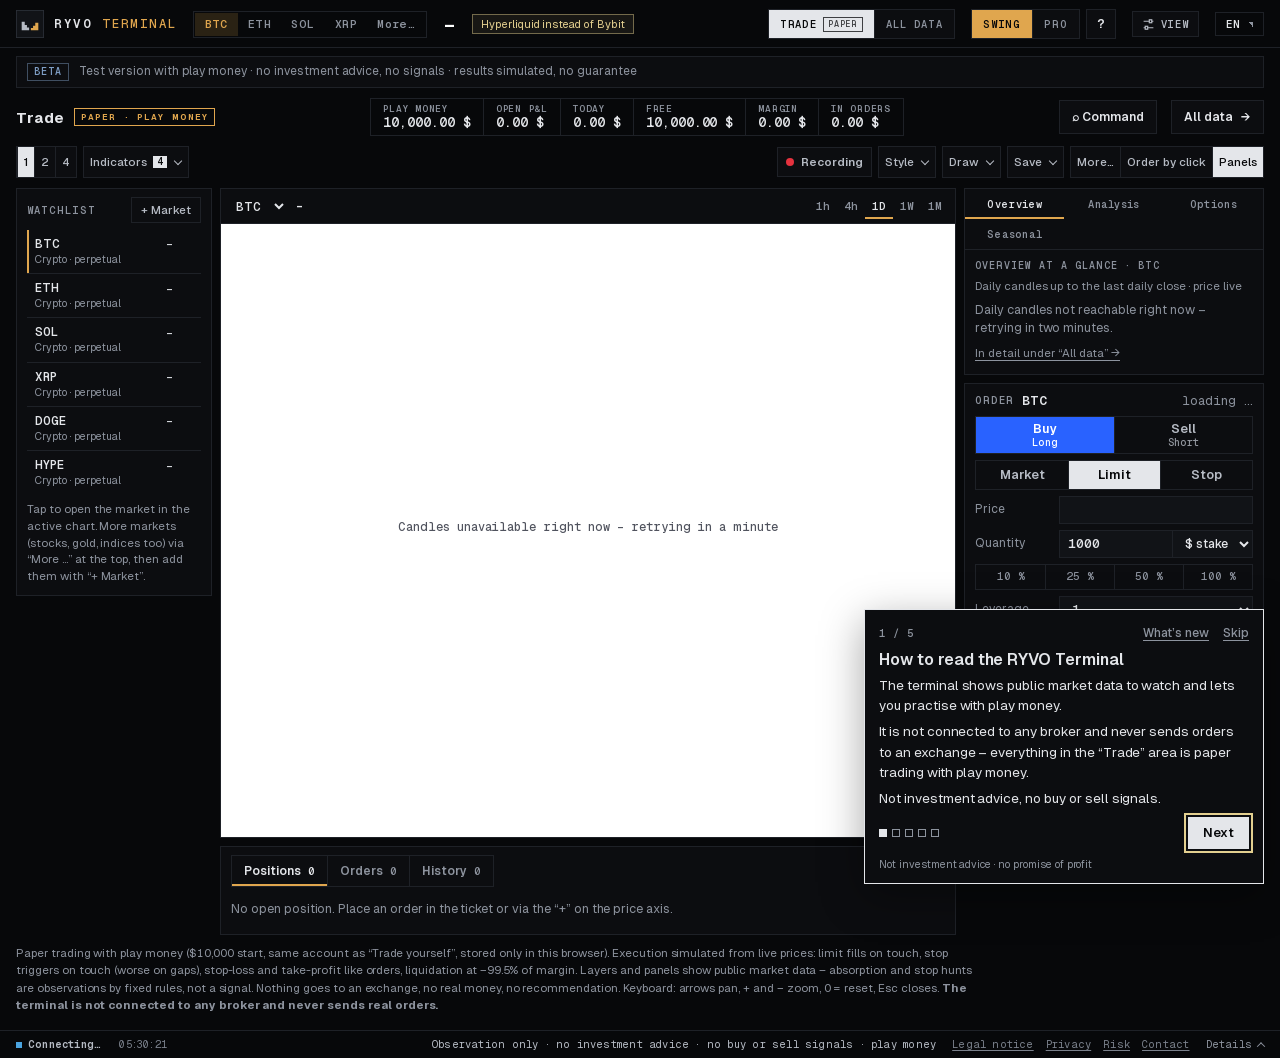
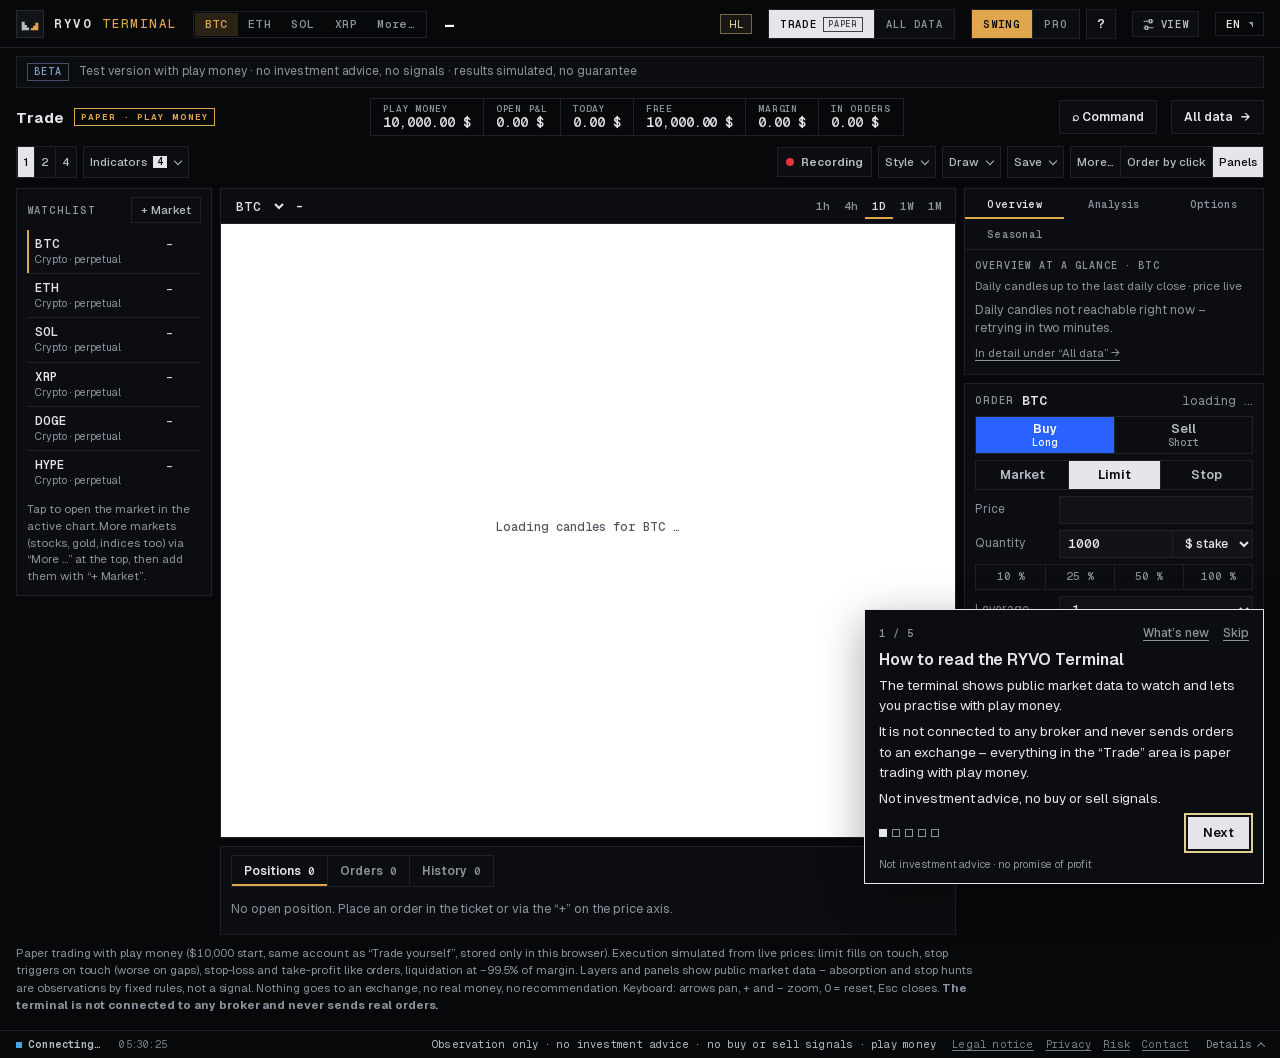
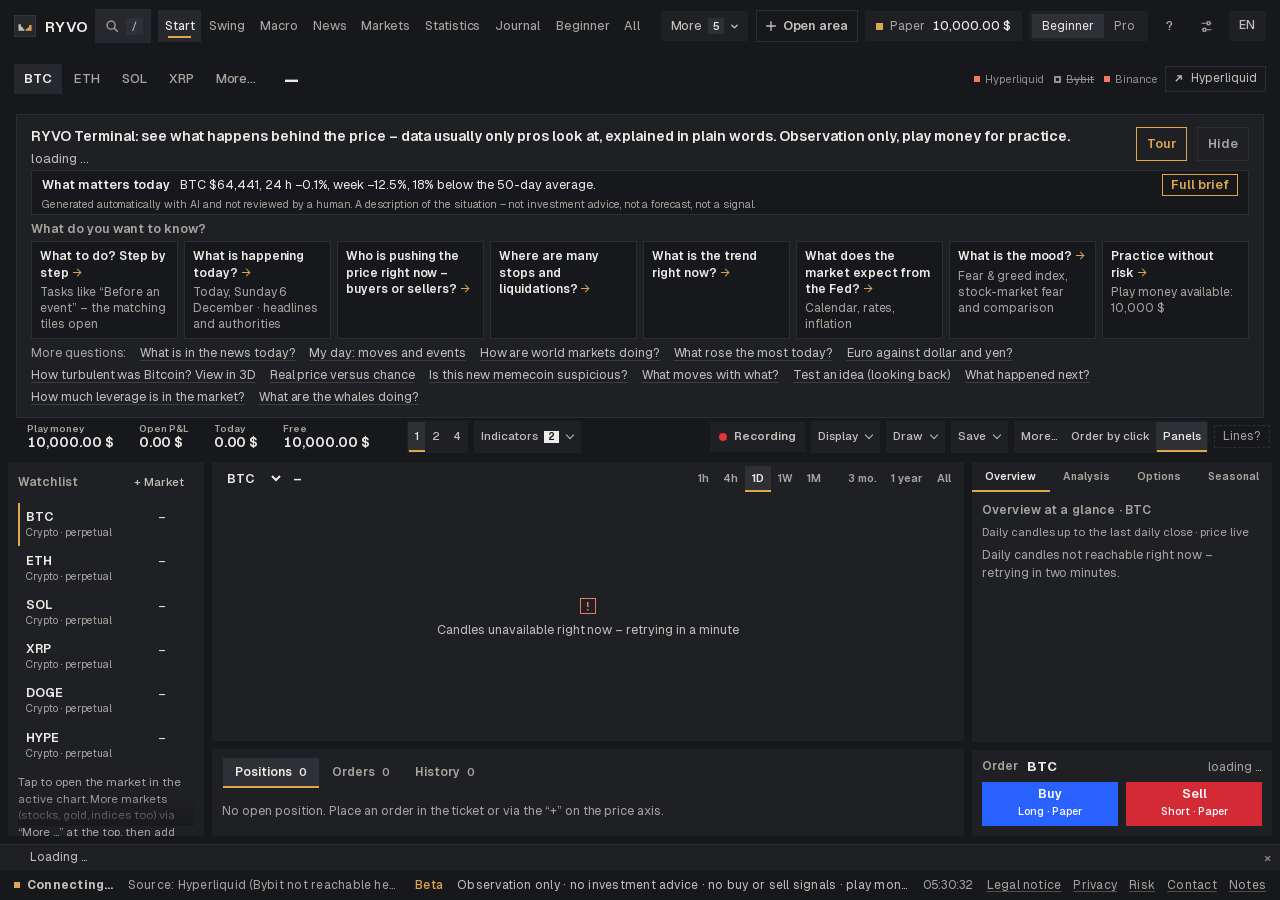
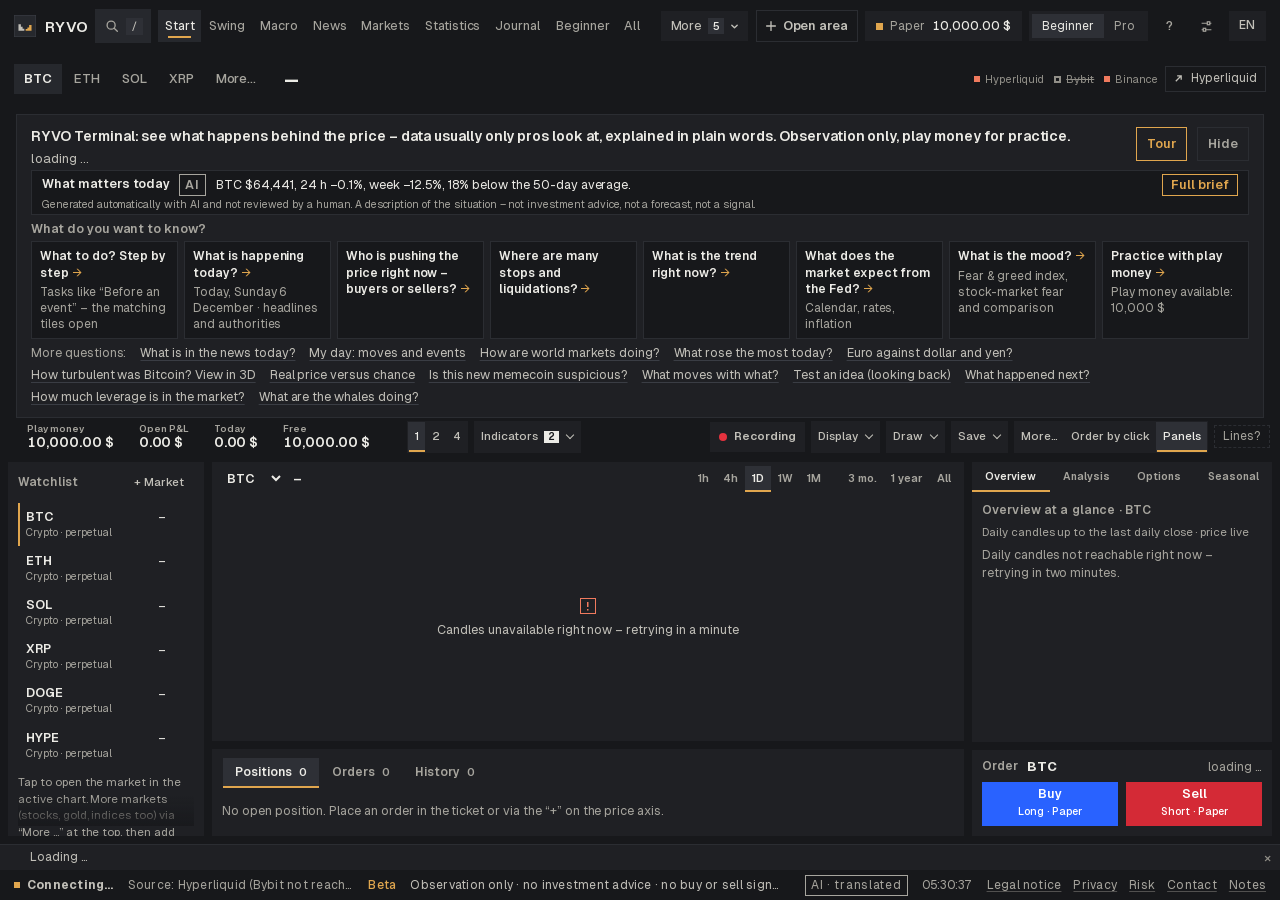
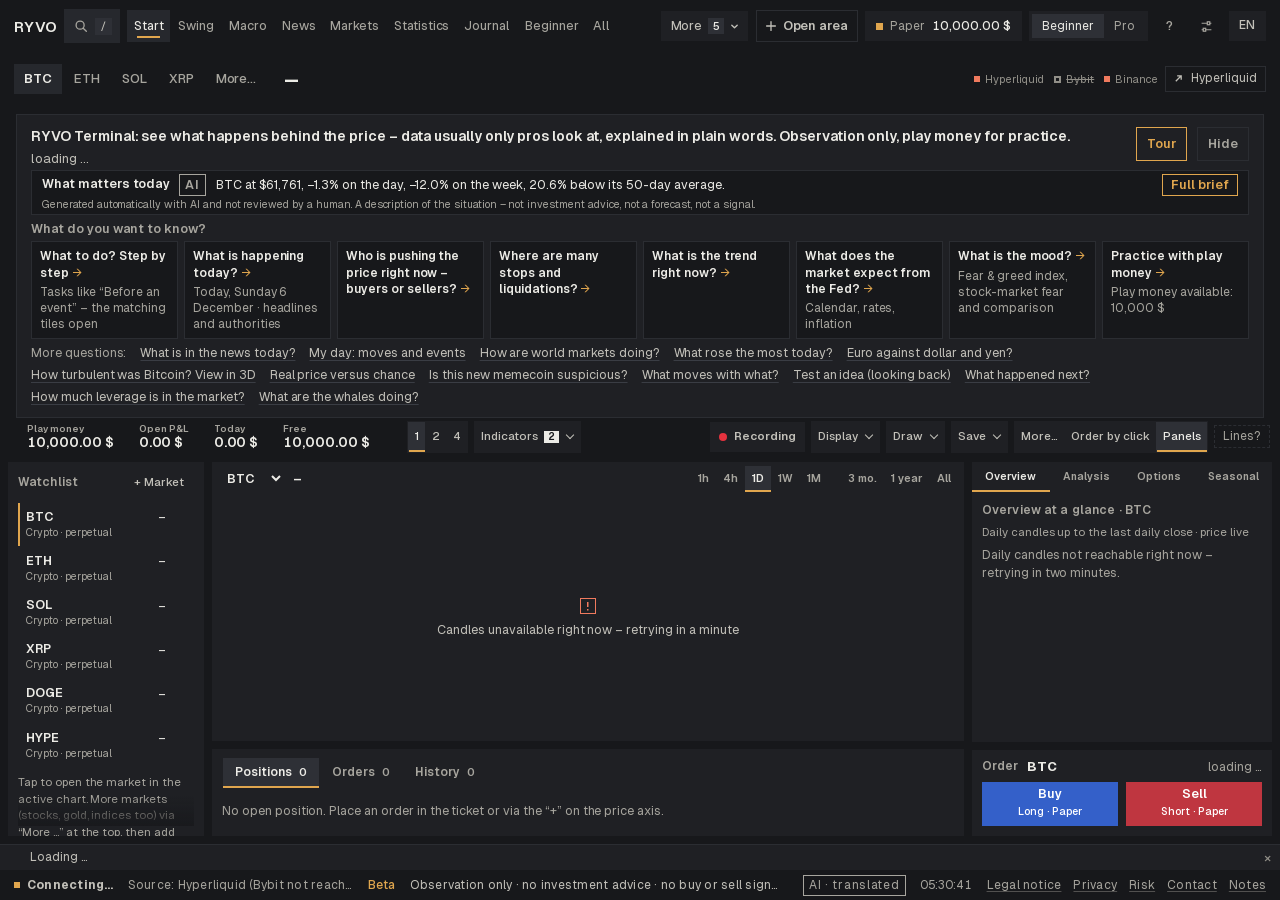
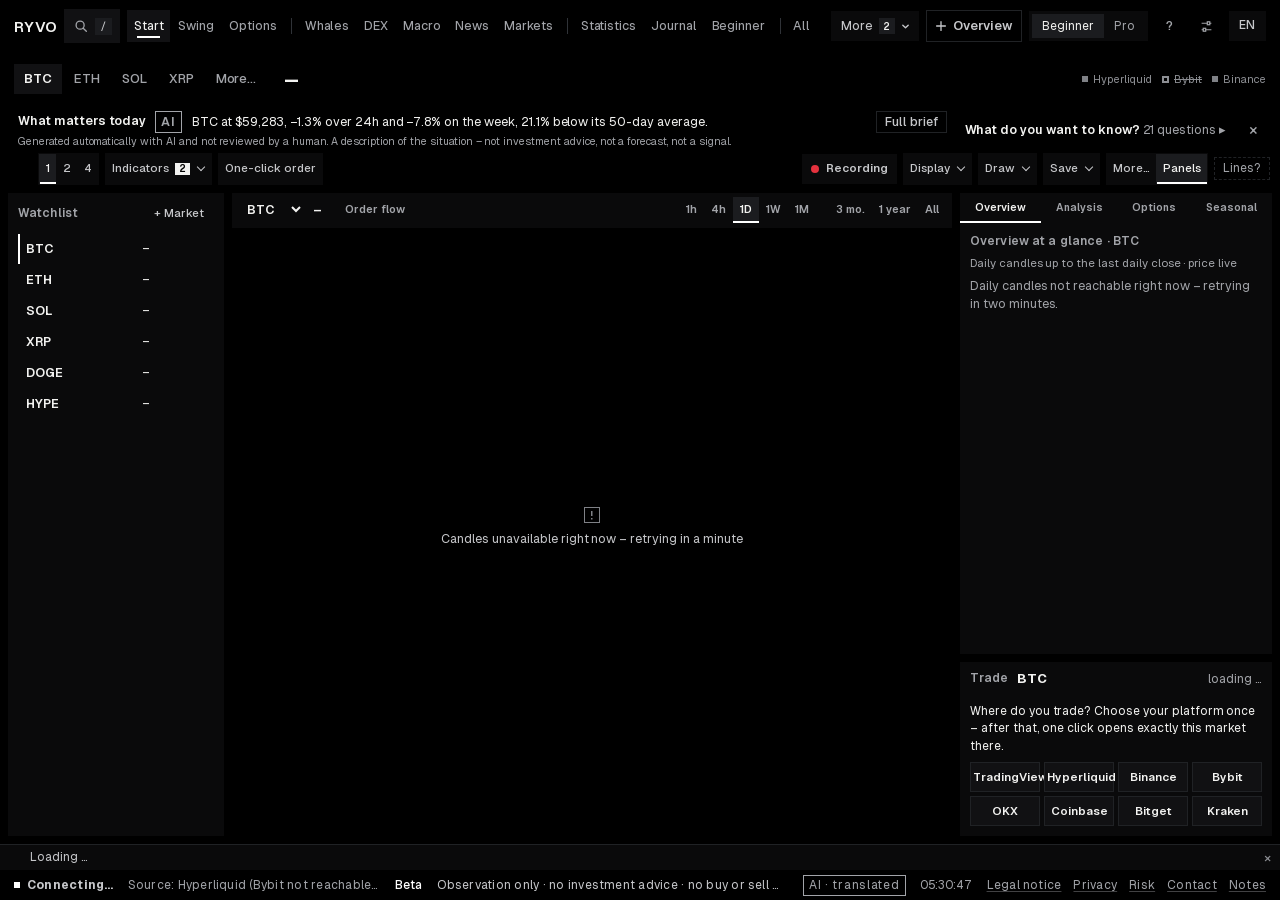
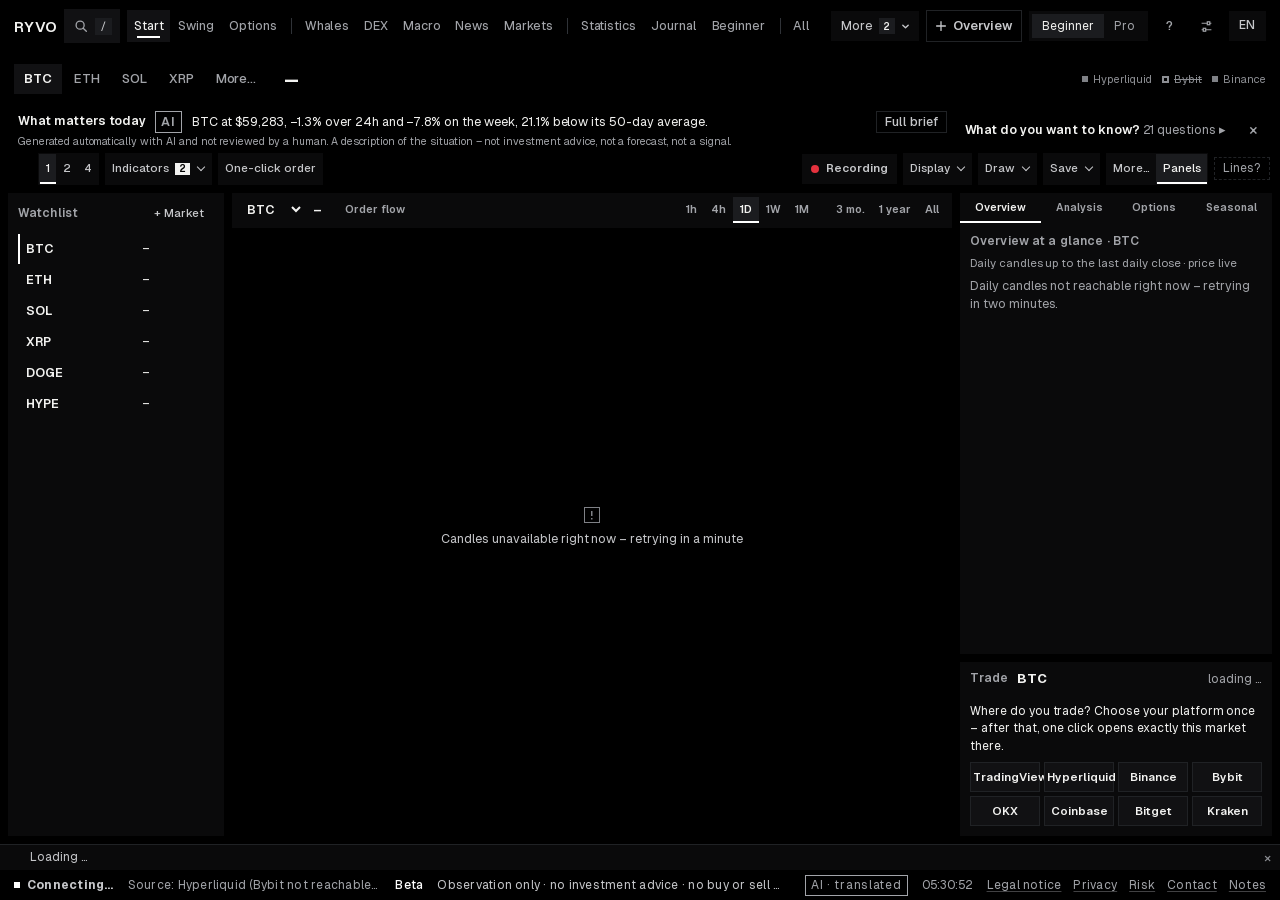
